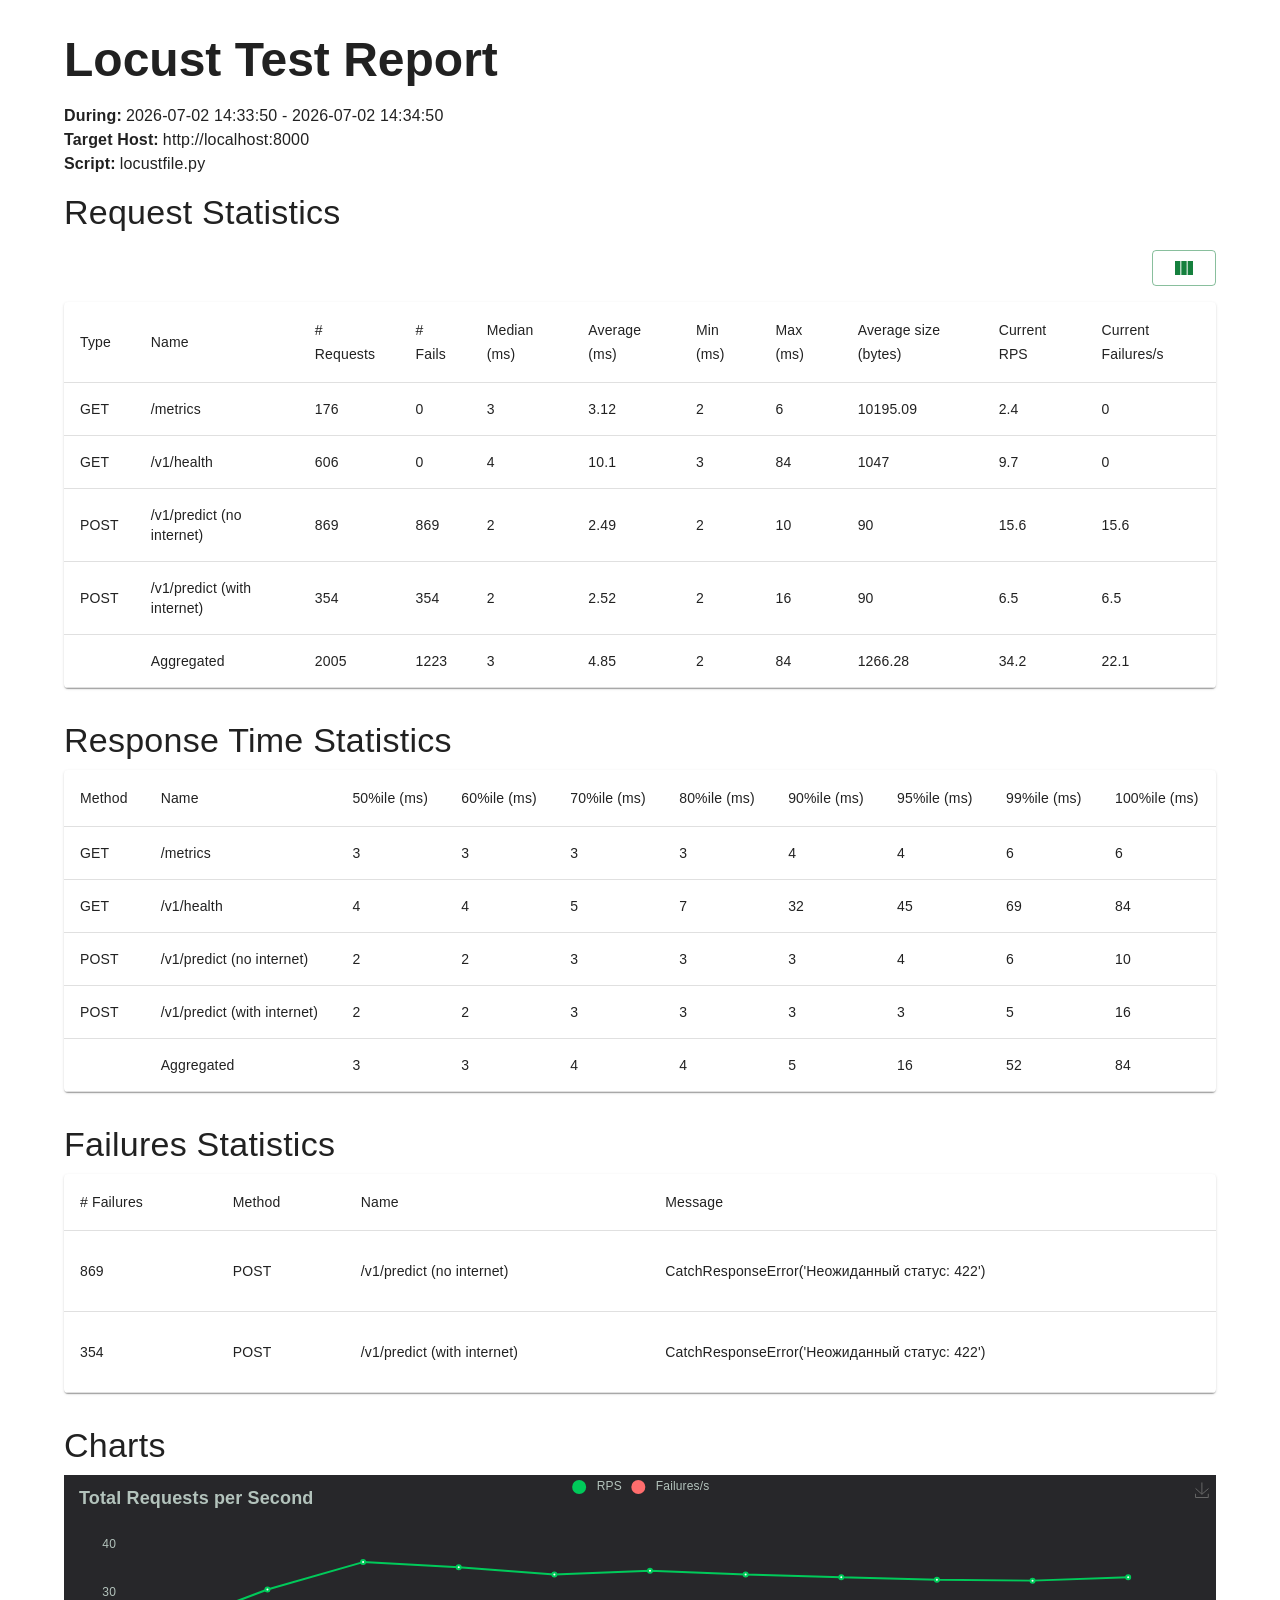
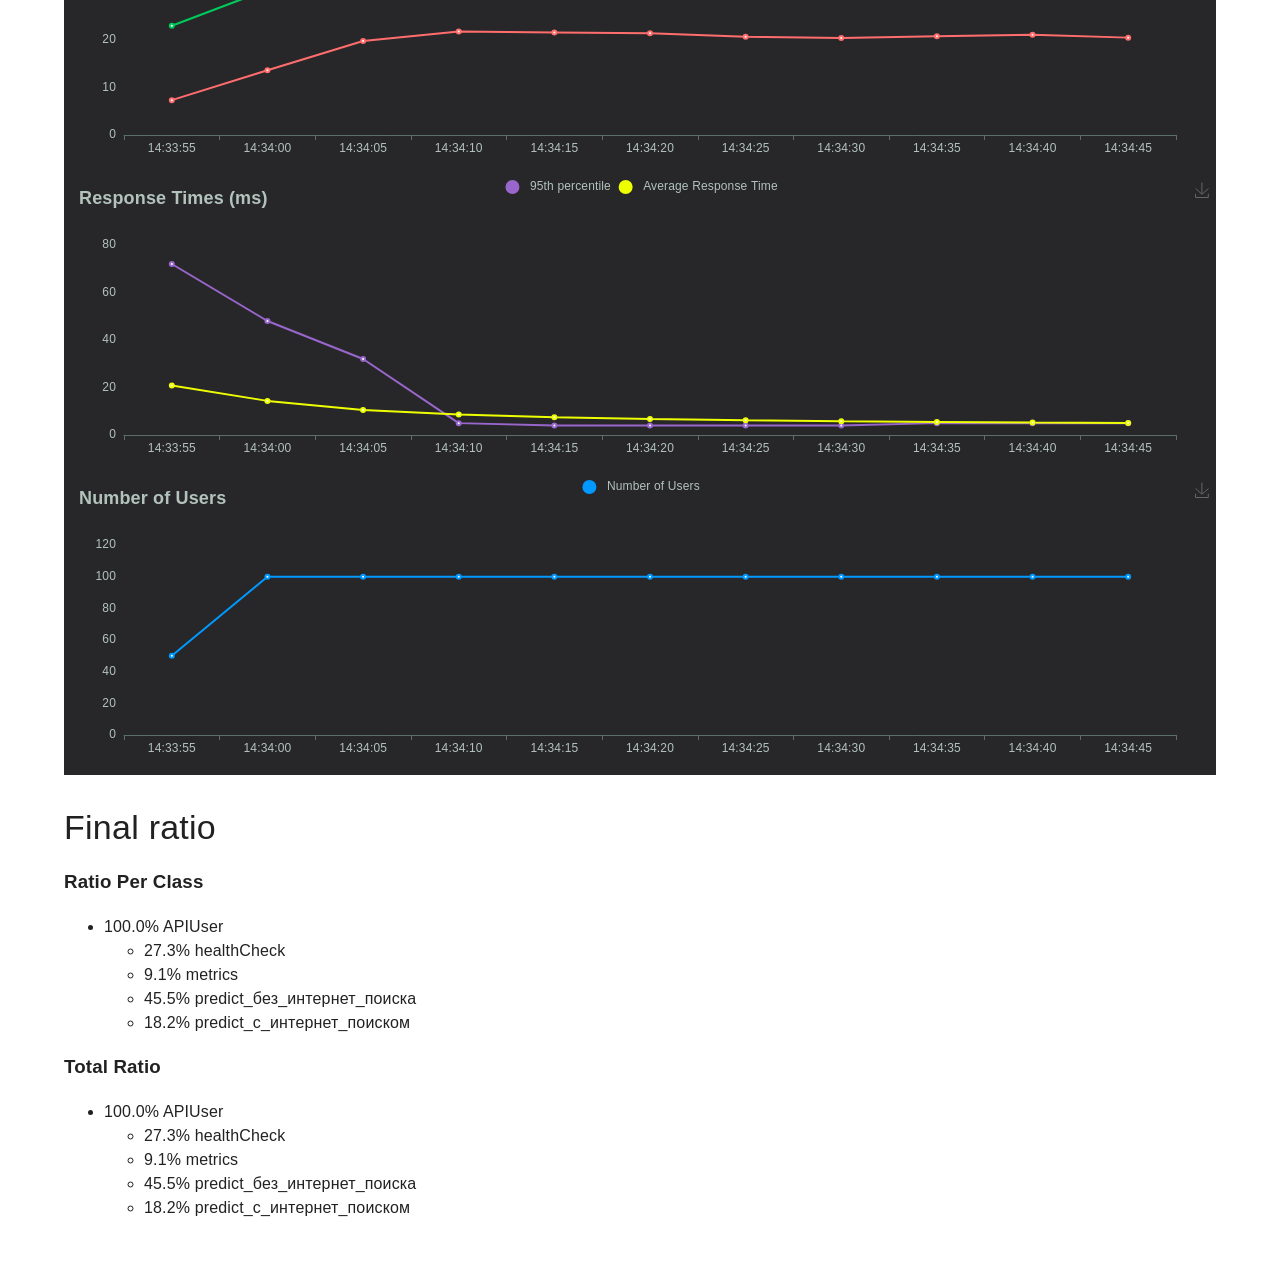
==== report.html @ 304a8db2 "fix" ====
<!DOCTYPE html>
<html lang="en">
  <head>
    <meta charset="utf-8" />
    <link rel="icon" href="./assets/favicon.ico" />
    <meta name="viewport" content="width=device-width, initial-scale=1" />
    <meta name="theme-color" content="#000000" />

    <title>Locust</title>
  </head>
  <body>
    <div id="root"></div>

    <script>
      window.templateArgs = {"end_time": "2026-07-02 14:34:50", "exceptions_statistics": [], "failures_statistics": [{"error": "CatchResponseError(\u0026#x27;\u041d\u0435\u043e\u0436\u0438\u0434\u0430\u043d\u043d\u044b\u0439 \u0441\u0442\u0430\u0442\u0443\u0441: 422\u0026#x27;)", "method": "POST", "name": "/v1/predict (no internet)", "occurrences": 869}, {"error": "CatchResponseError(\u0026#x27;\u041d\u0435\u043e\u0436\u0438\u0434\u0430\u043d\u043d\u044b\u0439 \u0441\u0442\u0430\u0442\u0443\u0441: 422\u0026#x27;)", "method": "POST", "name": "/v1/predict (with internet)", "occurrences": 354}], "history": [{"current_fail_per_sec": 7.333333333333333, "current_rps": 23.0, "response_time_percentile_0.95": 72, "response_time_percentile_1": 5, "response_time_percentile_2": 72, "time": "14:33:55", "total_avg_response_time": 20.822632164165938, "user_count": 50}, {"current_fail_per_sec": 13.625, "current_rps": 30.625, "response_time_percentile_0.95": 48, "response_time_percentile_1": 4, "response_time_percentile_2": 48, "time": "14:34:00", "total_avg_response_time": 14.364208999997482, "user_count": 100}, {"current_fail_per_sec": 19.8, "current_rps": 36.4, "response_time_percentile_0.95": 32, "response_time_percentile_1": 3, "response_time_percentile_2": 32, "time": "14:34:05", "total_avg_response_time": 10.571399458251673, "user_count": 100}, {"current_fail_per_sec": 21.8, "current_rps": 35.3, "response_time_percentile_0.95": 5, "response_time_percentile_1": 3, "response_time_percentile_2": 5, "time": "14:34:10", "total_avg_response_time": 8.627877201163745, "user_count": 100}, {"current_fail_per_sec": 21.6, "current_rps": 33.8, "response_time_percentile_0.95": 4, "response_time_percentile_1": 3, "response_time_percentile_2": 4, "time": "14:34:15", "total_avg_response_time": 7.477783024617875, "user_count": 100}, {"current_fail_per_sec": 21.4, "current_rps": 34.6, "response_time_percentile_0.95": 4, "response_time_percentile_1": 3, "response_time_percentile_2": 4, "time": "14:34:20", "total_avg_response_time": 6.744575138914854, "user_count": 100}, {"current_fail_per_sec": 20.7, "current_rps": 33.8, "response_time_percentile_0.95": 4, "response_time_percentile_1": 3, "response_time_percentile_2": 4, "time": "14:34:25", "total_avg_response_time": 6.184100026934388, "user_count": 100}, {"current_fail_per_sec": 20.4, "current_rps": 33.2, "response_time_percentile_0.95": 4, "response_time_percentile_1": 3, "response_time_percentile_2": 4, "time": "14:34:30", "total_avg_response_time": 5.775772836172523, "user_count": 100}, {"current_fail_per_sec": 20.8, "current_rps": 32.7, "response_time_percentile_0.95": 5, "response_time_percentile_1": 3, "response_time_percentile_2": 5, "time": "14:34:35", "total_avg_response_time": 5.475755449369394, "user_count": 100}, {"current_fail_per_sec": 21.1, "current_rps": 32.5, "response_time_percentile_0.95": 5, "response_time_percentile_1": 3, "response_time_percentile_2": 5, "time": "14:34:40", "total_avg_response_time": 5.23621948714787, "user_count": 100}, {"current_fail_per_sec": 20.5, "current_rps": 33.2, "response_time_percentile_0.95": 5, "response_time_percentile_1": 3, "response_time_percentile_2": 5, "time": "14:34:45", "total_avg_response_time": 5.03019020672769, "user_count": 100}], "host": "http://localhost:8000", "is_report": true, "locustfile": "locustfile.py", "percentiles_to_chart": [0.95], "requests_statistics": [{"avg_content_length": 10195.09090909091, "avg_response_time": 3.1222825340907177, "current_fail_per_sec": 0.0, "current_rps": 2.4, "max_response_time": 6.0, "median_response_time": 3, "method": "GET", "min_response_time": 2.0, "name": "/metrics", "ninetieth_response_time": 4, "ninety_ninth_response_time": 6, "num_failures": 0, "num_requests": 176, "response_time_percentile_0.95": 4, "response_time_percentile_0.99": 6, "safe_name": "/metrics"}, {"avg_content_length": 1047.0, "avg_response_time": 10.09612021451824, "current_fail_per_sec": 0.0, "current_rps": 9.7, "max_response_time": 84.0, "median_response_time": 4, "method": "GET", "min_response_time": 3.0, "name": "/v1/health", "ninetieth_response_time": 32, "ninety_ninth_response_time": 69, "num_failures": 0, "num_requests": 606, "response_time_percentile_0.95": 45, "response_time_percentile_0.99": 69, "safe_name": "/v1/health"}, {"avg_content_length": 90.0, "avg_response_time": 2.486288631764488, "current_fail_per_sec": 15.6, "current_rps": 15.6, "max_response_time": 10.0, "median_response_time": 2, "method": "POST", "min_response_time": 2.0, "name": "/v1/predict (no internet)", "ninetieth_response_time": 3, "ninety_ninth_response_time": 6, "num_failures": 869, "num_requests": 869, "response_time_percentile_0.95": 4, "response_time_percentile_0.99": 6, "safe_name": "/v1/predict (no internet)"}, {"avg_content_length": 90.0, "avg_response_time": 2.520707550844611, "current_fail_per_sec": 6.5, "current_rps": 6.5, "max_response_time": 16.0, "median_response_time": 2, "method": "POST", "min_response_time": 2.0, "name": "/v1/predict (with internet)", "ninetieth_response_time": 3, "ninety_ninth_response_time": 5, "num_failures": 354, "num_requests": 354, "response_time_percentile_0.95": 3, "response_time_percentile_0.99": 5, "safe_name": "/v1/predict (with internet)"}, {"avg_content_length": 1266.2783042394015, "avg_response_time": 4.848222379052545, "current_fail_per_sec": 22.1, "current_rps": 34.2, "max_response_time": 84.0, "median_response_time": 3, "method": "", "min_response_time": 2.0, "name": "Aggregated", "ninetieth_response_time": 5, "ninety_ninth_response_time": 52, "num_failures": 1223, "num_requests": 2005, "response_time_percentile_0.95": 16, "response_time_percentile_0.99": 52, "safe_name": "Aggregated"}], "response_time_statistics": [{"0.5": 3, "0.6": 3, "0.7": 3, "0.8": 3, "0.9": 4, "0.95": 4, "0.99": 6, "1.0": 6, "method": "GET", "name": "/metrics"}, {"0.5": 4, "0.6": 4, "0.7": 5, "0.8": 7, "0.9": 32, "0.95": 45, "0.99": 69, "1.0": 84, "method": "GET", "name": "/v1/health"}, {"0.5": 2, "0.6": 2, "0.7": 3, "0.8": 3, "0.9": 3, "0.95": 4, "0.99": 6, "1.0": 10, "method": "POST", "name": "/v1/predict (no internet)"}, {"0.5": 2, "0.6": 2, "0.7": 3, "0.8": 3, "0.9": 3, "0.95": 3, "0.99": 5, "1.0": 16, "method": "POST", "name": "/v1/predict (with internet)"}, {"0.5": 3, "0.6": 3, "0.7": 4, "0.8": 4, "0.9": 5, "0.95": 16, "0.99": 52, "1.0": 84, "method": "", "name": "Aggregated"}], "show_download_link": false, "start_time": "2026-07-02 14:33:50", "tasks": {"per_class": {"APIUser": {"ratio": 1.0, "tasks": {"health_check": {"ratio": 0.2727272727272727}, "metrics": {"ratio": 0.09090909090909091}, "predict_\u0431\u0435\u0437_\u0438\u043d\u0442\u0435\u0440\u043d\u0435\u0442_\u043f\u043e\u0438\u0441\u043a\u0430": {"ratio": 0.45454545454545453}, "predict_\u0441_\u0438\u043d\u0442\u0435\u0440\u043d\u0435\u0442_\u043f\u043e\u0438\u0441\u043a\u043e\u043c": {"ratio": 0.18181818181818182}}}}, "total": {"APIUser": {"ratio": 1.0, "tasks": {"health_check": {"ratio": 0.2727272727272727}, "metrics": {"ratio": 0.09090909090909091}, "predict_\u0431\u0435\u0437_\u0438\u043d\u0442\u0435\u0440\u043d\u0435\u0442_\u043f\u043e\u0438\u0441\u043a\u0430": {"ratio": 0.45454545454545453}, "predict_\u0441_\u0438\u043d\u0442\u0435\u0440\u043d\u0435\u0442_\u043f\u043e\u0438\u0441\u043a\u043e\u043c": {"ratio": 0.18181818181818182}}}}}}
      window.theme = ""
    </script>
    
    <script>
      // index-941b6e82.js

function aq(e,t){for(var r=0;r<t.length;r++){const n=t[r];if(typeof n!="string"&&!Array.isArray(n)){for(const i in n)if(i!=="default"&&!(i in e)){const a=Object.getOwnPropertyDescriptor(n,i);a&&Object.defineProperty(e,i,a.get?a:{enumerable:!0,get:()=>n[i]})}}}return Object.freeze(Object.defineProperty(e,Symbol.toStringTag,{value:"Module"}))}(function(){const t=document.createElement("link").relList;if(t&&t.supports&&t.supports("modulepreload"))return;for(const i of document.querySelectorAll('link[rel="modulepreload"]'))n(i);new MutationObserver(i=>{for(const a of i)if(a.type==="childList")for(const o of a.addedNodes)o.tagName==="LINK"&&o.rel==="modulepreload"&&n(o)}).observe(document,{childList:!0,subtree:!0});function r(i){const a={};return i.integrity&&(a.integrity=i.integrity),i.referrerPolicy&&(a.referrerPolicy=i.referrerPolicy),i.crossOrigin==="use-credentials"?a.credentials="include":i.crossOrigin==="anonymous"?a.credentials="omit":a.credentials="same-origin",a}function n(i){if(i.ep)return;i.ep=!0;const a=r(i);fetch(i.href,a)}})();function dv(e){return e&&e.__esModule&&Object.prototype.hasOwnProperty.call(e,"default")?e.default:e}function oq(e){if(e.__esModule)return e;var t=e.default;if(typeof t=="function"){var r=function n(){return this instanceof n?Reflect.construct(t,arguments,this.constructor):t.apply(this,arguments)};r.prototype=t.prototype}else r={};return Object.defineProperty(r,"__esModule",{value:!0}),Object.keys(e).forEach(function(n){var i=Object.getOwnPropertyDescriptor(e,n);Object.defineProperty(r,n,i.get?i:{enumerable:!0,get:function(){return e[n]}})}),r}var bF={exports:{}},a1={},_F={exports:{}},ut={};/**
 * @license React
 * react.production.min.js
 *
 * Copyright (c) Facebook, Inc. and its affiliates.
 *
 * This source code is licensed under the MIT license found in the
 * LICENSE file in the root directory of this source tree.
 */var hv=Symbol.for("react.element"),sq=Symbol.for("react.portal"),lq=Symbol.for("react.fragment"),uq=Symbol.for("react.strict_mode"),cq=Symbol.for("react.profiler"),fq=Symbol.for("react.provider"),dq=Symbol.for("react.context"),hq=Symbol.for("react.forward_ref"),pq=Symbol.for("react.suspense"),vq=Symbol.for("react.memo"),gq=Symbol.for("react.lazy"),SP=Symbol.iterator;function mq(e){return e===null||typeof e!="object"?null:(e=SP&&e[SP]||e["@@iterator"],typeof e=="function"?e:null)}var wF={isMounted:function(){return!1},enqueueForceUpdate:function(){},enqueueReplaceState:function(){},enqueueSetState:function(){}},CF=Object.assign,TF={};function zf(e,t,r){this.props=e,this.context=t,this.refs=TF,this.updater=r||wF}zf.prototype.isReactComponent={};zf.prototype.setState=function(e,t){if(typeof e!="object"&&typeof e!="function"&&e!=null)throw Error("setState(...): takes an object of state variables to update or a function which returns an object of state variables.");this.updater.enqueueSetState(this,e,t,"setState")};zf.prototype.forceUpdate=function(e){this.updater.enqueueForceUpdate(this,e,"forceUpdate")};function AF(){}AF.prototype=zf.prototype;function QA(e,t,r){this.props=e,this.context=t,this.refs=TF,this.updater=r||wF}var JA=QA.prototype=new AF;JA.constructor=QA;CF(JA,zf.prototype);JA.isPureReactComponent=!0;var bP=Array.isArray,MF=Object.prototype.hasOwnProperty,e2={current:null},kF={key:!0,ref:!0,__self:!0,__source:!0};function IF(e,t,r){var n,i={},a=null,o=null;if(t!=null)for(n in t.ref!==void 0&&(o=t.ref),t.key!==void 0&&(a=""+t.key),t)MF.call(t,n)&&!kF.hasOwnProperty(n)&&(i[n]=t[n]);var s=arguments.length-2;if(s===1)i.children=r;else if(1<s){for(var l=Array(s),u=0;u<s;u++)l[u]=arguments[u+2];i.children=l}if(e&&e.defaultProps)for(n in s=e.defaultProps,s)i[n]===void 0&&(i[n]=s[n]);return{$$typeof:hv,type:e,key:a,ref:o,props:i,_owner:e2.current}}function yq(e,t){return{$$typeof:hv,type:e.type,key:t,ref:e.ref,props:e.props,_owner:e._owner}}function t2(e){return typeof e=="object"&&e!==null&&e.$$typeof===hv}function xq(e){var t={"=":"=0",":":"=2"};return"$"+e.replace(/[=:]/g,function(r){return t[r]})}var _P=/\/+/g;function sS(e,t){return typeof e=="object"&&e!==null&&e.key!=null?xq(""+e.key):t.toString(36)}function Pm(e,t,r,n,i){var a=typeof e;(a==="undefined"||a==="boolean")&&(e=null);var o=!1;if(e===null)o=!0;else switch(a){case"string":case"number":o=!0;break;case"object":switch(e.$$typeof){case hv:case sq:o=!0}}if(o)return o=e,i=i(o),e=n===""?"."+sS(o,0):n,bP(i)?(r="",e!=null&&(r=e.replace(_P,"$&/")+"/"),Pm(i,t,r,"",function(u){return u})):i!=null&&(t2(i)&&(i=yq(i,r+(!i.key||o&&o.key===i.key?"":(""+i.key).replace(_P,"$&/")+"/")+e)),t.push(i)),1;if(o=0,n=n===""?".":n+":",bP(e))for(var s=0;s<e.length;s++){a=e[s];var l=n+sS(a,s);o+=Pm(a,t,r,l,i)}else if(l=mq(e),typeof l=="function")for(e=l.call(e),s=0;!(a=e.next()).done;)a=a.value,l=n+sS(a,s++),o+=Pm(a,t,r,l,i);else if(a==="object")throw t=String(e),Error("Objects are not valid as a React child (found: "+(t==="[object Object]"?"object with keys {"+Object.keys(e).join(", ")+"}":t)+"). If you meant to render a collection of children, use an array instead.");return o}function Zv(e,t,r){if(e==null)return e;var n=[],i=0;return Pm(e,n,"","",function(a){return t.call(r,a,i++)}),n}function Sq(e){if(e._status===-1){var t=e._result;t=t(),t.then(function(r){(e._status===0||e._status===-1)&&(e._status=1,e._result=r)},function(r){(e._status===0||e._status===-1)&&(e._status=2,e._result=r)}),e._status===-1&&(e._status=0,e._result=t)}if(e._status===1)return e._result.default;throw e._result}var dn={current:null},Dm={transition:null},bq={ReactCurrentDispatcher:dn,ReactCurrentBatchConfig:Dm,ReactCurrentOwner:e2};ut.Children={map:Zv,forEach:function(e,t,r){Zv(e,function(){t.apply(this,arguments)},r)},count:function(e){var t=0;return Zv(e,function(){t++}),t},toArray:function(e){return Zv(e,function(t){return t})||[]},only:function(e){if(!t2(e))throw Error("React.Children.only expected to receive a single React element child.");return e}};ut.Component=zf;ut.Fragment=lq;ut.Profiler=cq;ut.PureComponent=QA;ut.StrictMode=uq;ut.Suspense=pq;ut.__SECRET_INTERNALS_DO_NOT_USE_OR_YOU_WILL_BE_FIRED=bq;ut.cloneElement=function(e,t,r){if(e==null)throw Error("React.cloneElement(...): The argument must be a React element, but you passed "+e+".");var n=CF({},e.props),i=e.key,a=e.ref,o=e._owner;if(t!=null){if(t.ref!==void 0&&(a=t.ref,o=e2.current),t.key!==void 0&&(i=""+t.key),e.type&&e.type.defaultProps)var s=e.type.defaultProps;for(l in t)MF.call(t,l)&&!kF.hasOwnProperty(l)&&(n[l]=t[l]===void 0&&s!==void 0?s[l]:t[l])}var l=arguments.length-2;if(l===1)n.children=r;else if(1<l){s=Array(l);for(var u=0;u<l;u++)s[u]=arguments[u+2];n.children=s}return{$$typeof:hv,type:e.type,key:i,ref:a,props:n,_owner:o}};ut.createContext=function(e){return e={$$typeof:dq,_currentValue:e,_currentValue2:e,_threadCount:0,Provider:null,Consumer:null,_defaultValue:null,_globalName:null},e.Provider={$$typeof:fq,_context:e},e.Consumer=e};ut.createElement=IF;ut.createFactory=function(e){var t=IF.bind(null,e);return t.type=e,t};ut.createRef=function(){return{current:null}};ut.forwardRef=function(e){return{$$typeof:hq,render:e}};ut.isValidElement=t2;ut.lazy=function(e){return{$$typeof:gq,_payload:{_status:-1,_result:e},_init:Sq}};ut.memo=function(e,t){return{$$typeof:vq,type:e,compare:t===void 0?null:t}};ut.startTransition=function(e){var t=Dm.transition;Dm.transition={};try{e()}finally{Dm.transition=t}};ut.unstable_act=function(){throw Error("act(...) is not supported in production builds of React.")};ut.useCallback=function(e,t){return dn.current.useCallback(e,t)};ut.useContext=function(e){return dn.current.useContext(e)};ut.useDebugValue=function(){};ut.useDeferredValue=function(e){return dn.current.useDeferredValue(e)};ut.useEffect=function(e,t){return dn.current.useEffect(e,t)};ut.useId=function(){return dn.current.useId()};ut.useImperativeHandle=function(e,t,r){return dn.current.useImperativeHandle(e,t,r)};ut.useInsertionEffect=function(e,t){return dn.current.useInsertionEffect(e,t)};ut.useLayoutEffect=function(e,t){return dn.current.useLayoutEffect(e,t)};ut.useMemo=function(e,t){return dn.current.useMemo(e,t)};ut.useReducer=function(e,t,r){return dn.current.useReducer(e,t,r)};ut.useRef=function(e){return dn.current.useRef(e)};ut.useState=function(e){return dn.current.useState(e)};ut.useSyncExternalStore=function(e,t,r){return dn.current.useSyncExternalStore(e,t,r)};ut.useTransition=function(){return dn.current.useTransition()};ut.version="18.2.0";_F.exports=ut;var O=_F.exports;const ba=dv(O),$w=aq({__proto__:null,default:ba},[O]);/**
 * @license React
 * react-jsx-runtime.production.min.js
 *
 * Copyright (c) Facebook, Inc. and its affiliates.
 *
 * This source code is licensed under the MIT license found in the
 * LICENSE file in the root directory of this source tree.
 */var _q=O,wq=Symbol.for("react.element"),Cq=Symbol.for("react.fragment"),Tq=Object.prototype.hasOwnProperty,Aq=_q.__SECRET_INTERNALS_DO_NOT_USE_OR_YOU_WILL_BE_FIRED.ReactCurrentOwner,Mq={key:!0,ref:!0,__self:!0,__source:!0};function PF(e,t,r){var n,i={},a=null,o=null;r!==void 0&&(a=""+r),t.key!==void 0&&(a=""+t.key),t.ref!==void 0&&(o=t.ref);for(n in t)Tq.call(t,n)&&!Mq.hasOwnProperty(n)&&(i[n]=t[n]);if(e&&e.defaultProps)for(n in t=e.defaultProps,t)i[n]===void 0&&(i[n]=t[n]);return{$$typeof:wq,type:e,key:a,ref:o,props:i,_owner:Aq.current}}a1.Fragment=Cq;a1.jsx=PF;a1.jsxs=PF;bF.exports=a1;var D=bF.exports,Fw={},DF={exports:{}},Xn={},RF={exports:{}},LF={};/**
 * @license React
 * scheduler.production.min.js
 *
 * Copyright (c) Facebook, Inc. and its affiliates.
 *
 * This source code is licensed under the MIT license found in the
 * LICENSE file in the root directory of this source tree.
 */(function(e){function t(N,F){var E=N.length;N.push(F);e:for(;0<E;){var G=E-1>>>1,j=N[G];if(0<i(j,F))N[G]=F,N[E]=j,E=G;else break e}}function r(N){return N.length===0?null:N[0]}function n(N){if(N.length===0)return null;var F=N[0],E=N.pop();if(E!==F){N[0]=E;e:for(var G=0,j=N.length,B=j>>>1;G<B;){var U=2*(G+1)-1,X=N[U],W=U+1,ee=N[W];if(0>i(X,E))W<j&&0>i(ee,X)?(N[G]=ee,N[W]=E,G=W):(N[G]=X,N[U]=E,G=U);else if(W<j&&0>i(ee,E))N[G]=ee,N[W]=E,G=W;else break e}}return F}function i(N,F){var E=N.sortIndex-F.sortIndex;return E!==0?E:N.id-F.id}if(typeof performance=="object"&&typeof performance.now=="function"){var a=performance;e.unstable_now=function(){return a.now()}}else{var o=Date,s=o.now();e.unstable_now=function(){return o.now()-s}}var l=[],u=[],c=1,f=null,d=3,h=!1,p=!1,v=!1,g=typeof setTimeout=="function"?setTimeout:null,m=typeof clearTimeout=="function"?clearTimeout:null,y=typeof setImmediate<"u"?setImmediate:null;typeof navigator<"u"&&navigator.scheduling!==void 0&&navigator.scheduling.isInputPending!==void 0&&navigator.scheduling.isInputPending.bind(navigator.scheduling);function x(N){for(var F=r(u);F!==null;){if(F.callback===null)n(u);else if(F.startTime<=N)n(u),F.sortIndex=F.expirationTime,t(l,F);else break;F=r(u)}}function S(N){if(v=!1,x(N),!p)if(r(l)!==null)p=!0,z(_);else{var F=r(u);F!==null&&V(S,F.startTime-N)}}function _(N,F){p=!1,v&&(v=!1,m(C),C=-1),h=!0;var E=d;try{for(x(F),f=r(l);f!==null&&(!(f.expirationTime>F)||N&&!M());){var G=f.callback;if(typeof G=="function"){f.callback=null,d=f.priorityLevel;var j=G(f.expirationTime<=F);F=e.unstable_now(),typeof j=="function"?f.callback=j:f===r(l)&&n(l),x(F)}else n(l);f=r(l)}if(f!==null)var B=!0;else{var U=r(u);U!==null&&V(S,U.startTime-F),B=!1}return B}finally{f=null,d=E,h=!1}}var b=!1,w=null,C=-1,A=5,T=-1;function M(){return!(e.unstable_now()-T<A)}function k(){if(w!==null){var N=e.unstable_now();T=N;var F=!0;try{F=w(!0,N)}finally{F?I():(b=!1,w=null)}}else b=!1}var I;if(typeof y=="function")I=function(){y(k)};else if(typeof MessageChannel<"u"){var P=new MessageChannel,L=P.port2;P.port1.onmessage=k,I=function(){L.postMessage(null)}}else I=function(){g(k,0)};function z(N){w=N,b||(b=!0,I())}function V(N,F){C=g(function(){N(e.unstable_now())},F)}e.unstable_IdlePriority=5,e.unstable_ImmediatePriority=1,e.unstable_LowPriority=4,e.unstable_NormalPriority=3,e.unstable_Profiling=null,e.unstable_UserBlockingPriority=2,e.unstable_cancelCallback=function(N){N.callback=null},e.unstable_continueExecution=function(){p||h||(p=!0,z(_))},e.unstable_forceFrameRate=function(N){0>N||125<N?console.error("forceFrameRate takes a positive int between 0 and 125, forcing frame rates higher than 125 fps is not supported"):A=0<N?Math.floor(1e3/N):5},e.unstable_getCurrentPriorityLevel=function(){return d},e.unstable_getFirstCallbackNode=function(){return r(l)},e.unstable_next=function(N){switch(d){case 1:case 2:case 3:var F=3;break;default:F=d}var E=d;d=F;try{return N()}finally{d=E}},e.unstable_pauseExecution=function(){},e.unstable_requestPaint=function(){},e.unstable_runWithPriority=function(N,F){switch(N){case 1:case 2:case 3:case 4:case 5:break;default:N=3}var E=d;d=N;try{return F()}finally{d=E}},e.unstable_scheduleCallback=function(N,F,E){var G=e.unstable_now();switch(typeof E=="object"&&E!==null?(E=E.delay,E=typeof E=="number"&&0<E?G+E:G):E=G,N){case 1:var j=-1;break;case 2:j=250;break;case 5:j=1073741823;break;case 4:j=1e4;break;default:j=5e3}return j=E+j,N={id:c++,callback:F,priorityLevel:N,startTime:E,expirationTime:j,sortIndex:-1},E>G?(N.sortIndex=E,t(u,N),r(l)===null&&N===r(u)&&(v?(m(C),C=-1):v=!0,V(S,E-G))):(N.sortIndex=j,t(l,N),p||h||(p=!0,z(_))),N},e.unstable_shouldYield=M,e.unstable_wrapCallback=function(N){var F=d;return function(){var E=d;d=F;try{return N.apply(this,arguments)}finally{d=E}}}})(LF);RF.exports=LF;var kq=RF.exports;/**
 * @license React
 * react-dom.production.min.js
 *
 * Copyright (c) Facebook, Inc. and its affiliates.
 *
 * This source code is licensed under the MIT license found in the
 * LICENSE file in the root directory of this source tree.
 */var EF=O,Un=kq;function ae(e){for(var t="https://reactjs.org/docs/error-decoder.html?invariant="+e,r=1;r<arguments.length;r++)t+="&args[]="+encodeURIComponent(arguments[r]);return"Minified React error #"+e+"; visit "+t+" for the full message or use the non-minified dev environment for full errors and additional helpful warnings."}var OF=new Set,sp={};function Du(e,t){pf(e,t),pf(e+"Capture",t)}function pf(e,t){for(sp[e]=t,e=0;e<t.length;e++)OF.add(t[e])}var vo=!(typeof window>"u"||typeof window.document>"u"||typeof window.document.createElement>"u"),Vw=Object.prototype.hasOwnProperty,Iq=/^[:A-Z_a-z\u00C0-\u00D6\u00D8-\u00F6\u00F8-\u02FF\u0370-\u037D\u037F-\u1FFF\u200C-\u200D\u2070-\u218F\u2C00-\u2FEF\u3001-\uD7FF\uF900-\uFDCF\uFDF0-\uFFFD][:A-Z_a-z\u00C0-\u00D6\u00D8-\u00F6\u00F8-\u02FF\u0370-\u037D\u037F-\u1FFF\u200C-\u200D\u2070-\u218F\u2C00-\u2FEF\u3001-\uD7FF\uF900-\uFDCF\uFDF0-\uFFFD\-.0-9\u00B7\u0300-\u036F\u203F-\u2040]*$/,wP={},CP={};function Pq(e){return Vw.call(CP,e)?!0:Vw.call(wP,e)?!1:Iq.test(e)?CP[e]=!0:(wP[e]=!0,!1)}function Dq(e,t,r,n){if(r!==null&&r.type===0)return!1;switch(typeof t){case"function":case"symbol":return!0;case"boolean":return n?!1:r!==null?!r.acceptsBooleans:(e=e.toLowerCase().slice(0,5),e!=="data-"&&e!=="aria-");default:return!1}}function Rq(e,t,r,n){if(t===null||typeof t>"u"||Dq(e,t,r,n))return!0;if(n)return!1;if(r!==null)switch(r.type){case 3:return!t;case 4:return t===!1;case 5:return isNaN(t);case 6:return isNaN(t)||1>t}return!1}function hn(e,t,r,n,i,a,o){this.acceptsBooleans=t===2||t===3||t===4,this.attributeName=n,this.attributeNamespace=i,this.mustUseProperty=r,this.propertyName=e,this.type=t,this.sanitizeURL=a,this.removeEmptyString=o}var Nr={};"children dangerouslySetInnerHTML defaultValue defaultChecked innerHTML suppressContentEditableWarning suppressHydrationWarning style".split(" ").forEach(function(e){Nr[e]=new hn(e,0,!1,e,null,!1,!1)});[["acceptCharset","accept-charset"],["className","class"],["htmlFor","for"],["httpEquiv","http-equiv"]].forEach(function(e){var t=e[0];Nr[t]=new hn(t,1,!1,e[1],null,!1,!1)});["contentEditable","draggable","spellCheck","value"].forEach(function(e){Nr[e]=new hn(e,2,!1,e.toLowerCase(),null,!1,!1)});["autoReverse","externalResourcesRequired","focusable","preserveAlpha"].forEach(function(e){Nr[e]=new hn(e,2,!1,e,null,!1,!1)});"allowFullScreen async autoFocus autoPlay controls default defer disabled disablePictureInPicture disableRemotePlayback formNoValidate hidden loop noModule noValidate open playsInline readOnly required reversed scoped seamless itemScope".split(" ").forEach(function(e){Nr[e]=new hn(e,3,!1,e.toLowerCase(),null,!1,!1)});["checked","multiple","muted","selected"].forEach(function(e){Nr[e]=new hn(e,3,!0,e,null,!1,!1)});["capture","download"].forEach(function(e){Nr[e]=new hn(e,4,!1,e,null,!1,!1)});["cols","rows","size","span"].forEach(function(e){Nr[e]=new hn(e,6,!1,e,null,!1,!1)});["rowSpan","start"].forEach(function(e){Nr[e]=new hn(e,5,!1,e.toLowerCase(),null,!1,!1)});var r2=/[\-:]([a-z])/g;function n2(e){return e[1].toUpperCase()}"accent-height alignment-baseline arabic-form baseline-shift cap-height clip-path clip-rule color-interpolation color-interpolation-filters color-profile color-rendering dominant-baseline enable-background fill-opacity fill-rule flood-color flood-opacity font-family font-size font-size-adjust font-stretch font-style font-variant font-weight glyph-name glyph-orientation-horizontal glyph-orientation-vertical horiz-adv-x horiz-origin-x image-rendering letter-spacing lighting-color marker-end marker-mid marker-start overline-position overline-thickness paint-order panose-1 pointer-events rendering-intent shape-rendering stop-color stop-opacity strikethrough-position strikethrough-thickness stroke-dasharray stroke-dashoffset stroke-linecap stroke-linejoin stroke-miterlimit stroke-opacity stroke-width text-anchor text-decoration text-rendering underline-position underline-thickness unicode-bidi unicode-range units-per-em v-alphabetic v-hanging v-ideographic v-mathematical vector-effect vert-adv-y vert-origin-x vert-origin-y word-spacing writing-mode xmlns:xlink x-height".split(" ").forEach(function(e){var t=e.replace(r2,n2);Nr[t]=new hn(t,1,!1,e,null,!1,!1)});"xlink:actuate xlink:arcrole xlink:role xlink:show xlink:title xlink:type".split(" ").forEach(function(e){var t=e.replace(r2,n2);Nr[t]=new hn(t,1,!1,e,"http://www.w3.org/1999/xlink",!1,!1)});["xml:base","xml:lang","xml:space"].forEach(function(e){var t=e.replace(r2,n2);Nr[t]=new hn(t,1,!1,e,"http://www.w3.org/XML/1998/namespace",!1,!1)});["tabIndex","crossOrigin"].forEach(function(e){Nr[e]=new hn(e,1,!1,e.toLowerCase(),null,!1,!1)});Nr.xlinkHref=new hn("xlinkHref",1,!1,"xlink:href","http://www.w3.org/1999/xlink",!0,!1);["src","href","action","formAction"].forEach(function(e){Nr[e]=new hn(e,1,!1,e.toLowerCase(),null,!0,!0)});function i2(e,t,r,n){var i=Nr.hasOwnProperty(t)?Nr[t]:null;(i!==null?i.type!==0:n||!(2<t.length)||t[0]!=="o"&&t[0]!=="O"||t[1]!=="n"&&t[1]!=="N")&&(Rq(t,r,i,n)&&(r=null),n||i===null?Pq(t)&&(r===null?e.removeAttribute(t):e.setAttribute(t,""+r)):i.mustUseProperty?e[i.propertyName]=r===null?i.type===3?!1:"":r:(t=i.attributeName,n=i.attributeNamespace,r===null?e.removeAttribute(t):(i=i.type,r=i===3||i===4&&r===!0?"":""+r,n?e.setAttributeNS(n,t,r):e.setAttribute(t,r))))}var ko=EF.__SECRET_INTERNALS_DO_NOT_USE_OR_YOU_WILL_BE_FIRED,Kv=Symbol.for("react.element"),Rc=Symbol.for("react.portal"),Lc=Symbol.for("react.fragment"),a2=Symbol.for("react.strict_mode"),Gw=Symbol.for("react.profiler"),NF=Symbol.for("react.provider"),zF=Symbol.for("react.context"),o2=Symbol.for("react.forward_ref"),Hw=Symbol.for("react.suspense"),Ww=Symbol.for("react.suspense_list"),s2=Symbol.for("react.memo"),Zo=Symbol.for("react.lazy"),BF=Symbol.for("react.offscreen"),TP=Symbol.iterator;function fd(e){return e===null||typeof e!="object"?null:(e=TP&&e[TP]||e["@@iterator"],typeof e=="function"?e:null)}var Kt=Object.assign,lS;function nh(e){if(lS===void 0)try{throw Error()}catch(r){var t=r.stack.trim().match(/\n( *(at )?)/);lS=t&&t[1]||""}return`
`+lS+e}var uS=!1;function cS(e,t){if(!e||uS)return"";uS=!0;var r=Error.prepareStackTrace;Error.prepareStackTrace=void 0;try{if(t)if(t=function(){throw Error()},Object.defineProperty(t.prototype,"props",{set:function(){throw Error()}}),typeof Reflect=="object"&&Reflect.construct){try{Reflect.construct(t,[])}catch(u){var n=u}Reflect.construct(e,[],t)}else{try{t.call()}catch(u){n=u}e.call(t.prototype)}else{try{throw Error()}catch(u){n=u}e()}}catch(u){if(u&&n&&typeof u.stack=="string"){for(var i=u.stack.split(`
`),a=n.stack.split(`
`),o=i.length-1,s=a.length-1;1<=o&&0<=s&&i[o]!==a[s];)s--;for(;1<=o&&0<=s;o--,s--)if(i[o]!==a[s]){if(o!==1||s!==1)do if(o--,s--,0>s||i[o]!==a[s]){var l=`
`+i[o].replace(" at new "," at ");return e.displayName&&l.includes("<anonymous>")&&(l=l.replace("<anonymous>",e.displayName)),l}while(1<=o&&0<=s);break}}}finally{uS=!1,Error.prepareStackTrace=r}return(e=e?e.displayName||e.name:"")?nh(e):""}function Lq(e){switch(e.tag){case 5:return nh(e.type);case 16:return nh("Lazy");case 13:return nh("Suspense");case 19:return nh("SuspenseList");case 0:case 2:case 15:return e=cS(e.type,!1),e;case 11:return e=cS(e.type.render,!1),e;case 1:return e=cS(e.type,!0),e;default:return""}}function jw(e){if(e==null)return null;if(typeof e=="function")return e.displayName||e.name||null;if(typeof e=="string")return e;switch(e){case Lc:return"Fragment";case Rc:return"Portal";case Gw:return"Profiler";case a2:return"StrictMode";case Hw:return"Suspense";case Ww:return"SuspenseList"}if(typeof e=="object")switch(e.$$typeof){case zF:return(e.displayName||"Context")+".Consumer";case NF:return(e._context.displayName||"Context")+".Provider";case o2:var t=e.render;return e=e.displayName,e||(e=t.displayName||t.name||"",e=e!==""?"ForwardRef("+e+")":"ForwardRef"),e;case s2:return t=e.displayName||null,t!==null?t:jw(e.type)||"Memo";case Zo:t=e._payload,e=e._init;try{return jw(e(t))}catch{}}return null}function Eq(e){var t=e.type;switch(e.tag){case 24:return"Cache";case 9:return(t.displayName||"Context")+".Consumer";case 10:return(t._context.displayName||"Context")+".Provider";case 18:return"DehydratedFragment";case 11:return e=t.render,e=e.displayName||e.name||"",t.displayName||(e!==""?"ForwardRef("+e+")":"ForwardRef");case 7:return"Fragment";case 5:return t;case 4:return"Portal";case 3:return"Root";case 6:return"Text";case 16:return jw(t);case 8:return t===a2?"StrictMode":"Mode";case 22:return"Offscreen";case 12:return"Profiler";case 21:return"Scope";case 13:return"Suspense";case 19:return"SuspenseList";case 25:return"TracingMarker";case 1:case 0:case 17:case 2:case 14:case 15:if(typeof t=="function")return t.displayName||t.name||null;if(typeof t=="string")return t}return null}function ks(e){switch(typeof e){case"boolean":case"number":case"string":case"undefined":return e;case"object":return e;default:return""}}function $F(e){var t=e.type;return(e=e.nodeName)&&e.toLowerCase()==="input"&&(t==="checkbox"||t==="radio")}function Oq(e){var t=$F(e)?"checked":"value",r=Object.getOwnPropertyDescriptor(e.constructor.prototype,t),n=""+e[t];if(!e.hasOwnProperty(t)&&typeof r<"u"&&typeof r.get=="function"&&typeof r.set=="function"){var i=r.get,a=r.set;return Object.defineProperty(e,t,{configurable:!0,get:function(){return i.call(this)},set:function(o){n=""+o,a.call(this,o)}}),Object.defineProperty(e,t,{enumerable:r.enumerable}),{getValue:function(){return n},setValue:function(o){n=""+o},stopTracking:function(){e._valueTracker=null,delete e[t]}}}}function Qv(e){e._valueTracker||(e._valueTracker=Oq(e))}function FF(e){if(!e)return!1;var t=e._valueTracker;if(!t)return!0;var r=t.getValue(),n="";return e&&(n=$F(e)?e.checked?"true":"false":e.value),e=n,e!==r?(t.setValue(e),!0):!1}function gy(e){if(e=e||(typeof document<"u"?document:void 0),typeof e>"u")return null;try{return e.activeElement||e.body}catch{return e.body}}function Uw(e,t){var r=t.checked;return Kt({},t,{defaultChecked:void 0,defaultValue:void 0,value:void 0,checked:r??e._wrapperState.initialChecked})}function AP(e,t){var r=t.defaultValue==null?"":t.defaultValue,n=t.checked!=null?t.checked:t.defaultChecked;r=ks(t.value!=null?t.value:r),e._wrapperState={initialChecked:n,initialValue:r,controlled:t.type==="checkbox"||t.type==="radio"?t.checked!=null:t.value!=null}}function VF(e,t){t=t.checked,t!=null&&i2(e,"checked",t,!1)}function qw(e,t){VF(e,t);var r=ks(t.value),n=t.type;if(r!=null)n==="number"?(r===0&&e.value===""||e.value!=r)&&(e.value=""+r):e.value!==""+r&&(e.value=""+r);else if(n==="submit"||n==="reset"){e.removeAttribute("value");return}t.hasOwnProperty("value")?Yw(e,t.type,r):t.hasOwnProperty("defaultValue")&&Yw(e,t.type,ks(t.defaultValue)),t.checked==null&&t.defaultChecked!=null&&(e.defaultChecked=!!t.defaultChecked)}function MP(e,t,r){if(t.hasOwnProperty("value")||t.hasOwnProperty("defaultValue")){var n=t.type;if(!(n!=="submit"&&n!=="reset"||t.value!==void 0&&t.value!==null))return;t=""+e._wrapperState.initialValue,r||t===e.value||(e.value=t),e.defaultValue=t}r=e.name,r!==""&&(e.name=""),e.defaultChecked=!!e._wrapperState.initialChecked,r!==""&&(e.name=r)}function Yw(e,t,r){(t!=="number"||gy(e.ownerDocument)!==e)&&(r==null?e.defaultValue=""+e._wrapperState.initialValue:e.defaultValue!==""+r&&(e.defaultValue=""+r))}var ih=Array.isArray;function Zc(e,t,r,n){if(e=e.options,t){t={};for(var i=0;i<r.length;i++)t["$"+r[i]]=!0;for(r=0;r<e.length;r++)i=t.hasOwnProperty("$"+e[r].value),e[r].selected!==i&&(e[r].selected=i),i&&n&&(e[r].defaultSelected=!0)}else{for(r=""+ks(r),t=null,i=0;i<e.length;i++){if(e[i].value===r){e[i].selected=!0,n&&(e[i].defaultSelected=!0);return}t!==null||e[i].disabled||(t=e[i])}t!==null&&(t.selected=!0)}}function Xw(e,t){if(t.dangerouslySetInnerHTML!=null)throw Error(ae(91));return Kt({},t,{value:void 0,defaultValue:void 0,children:""+e._wrapperState.initialValue})}function kP(e,t){var r=t.value;if(r==null){if(r=t.children,t=t.defaultValue,r!=null){if(t!=null)throw Error(ae(92));if(ih(r)){if(1<r.length)throw Error(ae(93));r=r[0]}t=r}t==null&&(t=""),r=t}e._wrapperState={initialValue:ks(r)}}function GF(e,t){var r=ks(t.value),n=ks(t.defaultValue);r!=null&&(r=""+r,r!==e.value&&(e.value=r),t.defaultValue==null&&e.defaultValue!==r&&(e.defaultValue=r)),n!=null&&(e.defaultValue=""+n)}function IP(e){var t=e.textContent;t===e._wrapperState.initialValue&&t!==""&&t!==null&&(e.value=t)}function HF(e){switch(e){case"svg":return"http://www.w3.org/2000/svg";case"math":return"http://www.w3.org/1998/Math/MathML";default:return"http://www.w3.org/1999/xhtml"}}function Zw(e,t){return e==null||e==="http://www.w3.org/1999/xhtml"?HF(t):e==="http://www.w3.org/2000/svg"&&t==="foreignObject"?"http://www.w3.org/1999/xhtml":e}var Jv,WF=function(e){return typeof MSApp<"u"&&MSApp.execUnsafeLocalFunction?function(t,r,n,i){MSApp.execUnsafeLocalFunction(function(){return e(t,r,n,i)})}:e}(function(e,t){if(e.namespaceURI!=="http://www.w3.org/2000/svg"||"innerHTML"in e)e.innerHTML=t;else{for(Jv=Jv||document.createElement("div"),Jv.innerHTML="<svg>"+t.valueOf().toString()+"</svg>",t=Jv.firstChild;e.firstChild;)e.removeChild(e.firstChild);for(;t.firstChild;)e.appendChild(t.firstChild)}});function lp(e,t){if(t){var r=e.firstChild;if(r&&r===e.lastChild&&r.nodeType===3){r.nodeValue=t;return}}e.textContent=t}var Th={animationIterationCount:!0,aspectRatio:!0,borderImageOutset:!0,borderImageSlice:!0,borderImageWidth:!0,boxFlex:!0,boxFlexGroup:!0,boxOrdinalGroup:!0,columnCount:!0,columns:!0,flex:!0,flexGrow:!0,flexPositive:!0,flexShrink:!0,flexNegative:!0,flexOrder:!0,gridArea:!0,gridRow:!0,gridRowEnd:!0,gridRowSpan:!0,gridRowStart:!0,gridColumn:!0,gridColumnEnd:!0,gridColumnSpan:!0,gridColumnStart:!0,fontWeight:!0,lineClamp:!0,lineHeight:!0,opacity:!0,order:!0,orphans:!0,tabSize:!0,widows:!0,zIndex:!0,zoom:!0,fillOpacity:!0,floodOpacity:!0,stopOpacity:!0,strokeDasharray:!0,strokeDashoffset:!0,strokeMiterlimit:!0,strokeOpacity:!0,strokeWidth:!0},Nq=["Webkit","ms","Moz","O"];Object.keys(Th).forEach(function(e){Nq.forEach(function(t){t=t+e.charAt(0).toUpperCase()+e.substring(1),Th[t]=Th[e]})});function jF(e,t,r){return t==null||typeof t=="boolean"||t===""?"":r||typeof t!="number"||t===0||Th.hasOwnProperty(e)&&Th[e]?(""+t).trim():t+"px"}function UF(e,t){e=e.style;for(var r in t)if(t.hasOwnProperty(r)){var n=r.indexOf("--")===0,i=jF(r,t[r],n);r==="float"&&(r="cssFloat"),n?e.setProperty(r,i):e[r]=i}}var zq=Kt({menuitem:!0},{area:!0,base:!0,br:!0,col:!0,embed:!0,hr:!0,img:!0,input:!0,keygen:!0,link:!0,meta:!0,param:!0,source:!0,track:!0,wbr:!0});function Kw(e,t){if(t){if(zq[e]&&(t.children!=null||t.dangerouslySetInnerHTML!=null))throw Error(ae(137,e));if(t.dangerouslySetInnerHTML!=null){if(t.children!=null)throw Error(ae(60));if(typeof t.dangerouslySetInnerHTML!="object"||!("__html"in t.dangerouslySetInnerHTML))throw Error(ae(61))}if(t.style!=null&&typeof t.style!="object")throw Error(ae(62))}}function Qw(e,t){if(e.indexOf("-")===-1)return typeof t.is=="string";switch(e){case"annotation-xml":case"color-profile":case"font-face":case"font-face-src":case"font-face-uri":case"font-face-format":case"font-face-name":case"missing-glyph":return!1;default:return!0}}var Jw=null;function l2(e){return e=e.target||e.srcElement||window,e.correspondingUseElement&&(e=e.correspondingUseElement),e.nodeType===3?e.parentNode:e}var eC=null,Kc=null,Qc=null;function PP(e){if(e=gv(e)){if(typeof eC!="function")throw Error(ae(280));var t=e.stateNode;t&&(t=c1(t),eC(e.stateNode,e.type,t))}}function qF(e){Kc?Qc?Qc.push(e):Qc=[e]:Kc=e}function YF(){if(Kc){var e=Kc,t=Qc;if(Qc=Kc=null,PP(e),t)for(e=0;e<t.length;e++)PP(t[e])}}function XF(e,t){return e(t)}function ZF(){}var fS=!1;function KF(e,t,r){if(fS)return e(t,r);fS=!0;try{return XF(e,t,r)}finally{fS=!1,(Kc!==null||Qc!==null)&&(ZF(),YF())}}function up(e,t){var r=e.stateNode;if(r===null)return null;var n=c1(r);if(n===null)return null;r=n[t];e:switch(t){case"onClick":case"onClickCapture":case"onDoubleClick":case"onDoubleClickCapture":case"onMouseDown":case"onMouseDownCapture":case"onMouseMove":case"onMouseMoveCapture":case"onMouseUp":case"onMouseUpCapture":case"onMouseEnter":(n=!n.disabled)||(e=e.type,n=!(e==="button"||e==="input"||e==="select"||e==="textarea")),e=!n;break e;default:e=!1}if(e)return null;if(r&&typeof r!="function")throw Error(ae(231,t,typeof r));return r}var tC=!1;if(vo)try{var dd={};Object.defineProperty(dd,"passive",{get:function(){tC=!0}}),window.addEventListener("test",dd,dd),window.removeEventListener("test",dd,dd)}catch{tC=!1}function Bq(e,t,r,n,i,a,o,s,l){var u=Array.prototype.slice.call(arguments,3);try{t.apply(r,u)}catch(c){this.onError(c)}}var Ah=!1,my=null,yy=!1,rC=null,$q={onError:function(e){Ah=!0,my=e}};function Fq(e,t,r,n,i,a,o,s,l){Ah=!1,my=null,Bq.apply($q,arguments)}function Vq(e,t,r,n,i,a,o,s,l){if(Fq.apply(this,arguments),Ah){if(Ah){var u=my;Ah=!1,my=null}else throw Error(ae(198));yy||(yy=!0,rC=u)}}function Ru(e){var t=e,r=e;if(e.alternate)for(;t.return;)t=t.return;else{e=t;do t=e,t.flags&4098&&(r=t.return),e=t.return;while(e)}return t.tag===3?r:null}function QF(e){if(e.tag===13){var t=e.memoizedState;if(t===null&&(e=e.alternate,e!==null&&(t=e.memoizedState)),t!==null)return t.dehydrated}return null}function DP(e){if(Ru(e)!==e)throw Error(ae(188))}function Gq(e){var t=e.alternate;if(!t){if(t=Ru(e),t===null)throw Error(ae(188));return t!==e?null:e}for(var r=e,n=t;;){var i=r.return;if(i===null)break;var a=i.alternate;if(a===null){if(n=i.return,n!==null){r=n;continue}break}if(i.child===a.child){for(a=i.child;a;){if(a===r)return DP(i),e;if(a===n)return DP(i),t;a=a.sibling}throw Error(ae(188))}if(r.return!==n.return)r=i,n=a;else{for(var o=!1,s=i.child;s;){if(s===r){o=!0,r=i,n=a;break}if(s===n){o=!0,n=i,r=a;break}s=s.sibling}if(!o){for(s=a.child;s;){if(s===r){o=!0,r=a,n=i;break}if(s===n){o=!0,n=a,r=i;break}s=s.sibling}if(!o)throw Error(ae(189))}}if(r.alternate!==n)throw Error(ae(190))}if(r.tag!==3)throw Error(ae(188));return r.stateNode.current===r?e:t}function JF(e){return e=Gq(e),e!==null?e3(e):null}function e3(e){if(e.tag===5||e.tag===6)return e;for(e=e.child;e!==null;){var t=e3(e);if(t!==null)return t;e=e.sibling}return null}var t3=Un.unstable_scheduleCallback,RP=Un.unstable_cancelCallback,Hq=Un.unstable_shouldYield,Wq=Un.unstable_requestPaint,ar=Un.unstable_now,jq=Un.unstable_getCurrentPriorityLevel,u2=Un.unstable_ImmediatePriority,r3=Un.unstable_UserBlockingPriority,xy=Un.unstable_NormalPriority,Uq=Un.unstable_LowPriority,n3=Un.unstable_IdlePriority,o1=null,Ia=null;function qq(e){if(Ia&&typeof Ia.onCommitFiberRoot=="function")try{Ia.onCommitFiberRoot(o1,e,void 0,(e.current.flags&128)===128)}catch{}}var ji=Math.clz32?Math.clz32:Zq,Yq=Math.log,Xq=Math.LN2;function Zq(e){return e>>>=0,e===0?32:31-(Yq(e)/Xq|0)|0}var eg=64,tg=4194304;function ah(e){switch(e&-e){case 1:return 1;case 2:return 2;case 4:return 4;case 8:return 8;case 16:return 16;case 32:return 32;case 64:case 128:case 256:case 512:case 1024:case 2048:case 4096:case 8192:case 16384:case 32768:case 65536:case 131072:case 262144:case 524288:case 1048576:case 2097152:return e&4194240;case 4194304:case 8388608:case 16777216:case 33554432:case 67108864:return e&130023424;case 134217728:return 134217728;case 268435456:return 268435456;case 536870912:return 536870912;case 1073741824:return 1073741824;default:return e}}function Sy(e,t){var r=e.pendingLanes;if(r===0)return 0;var n=0,i=e.suspendedLanes,a=e.pingedLanes,o=r&268435455;if(o!==0){var s=o&~i;s!==0?n=ah(s):(a&=o,a!==0&&(n=ah(a)))}else o=r&~i,o!==0?n=ah(o):a!==0&&(n=ah(a));if(n===0)return 0;if(t!==0&&t!==n&&!(t&i)&&(i=n&-n,a=t&-t,i>=a||i===16&&(a&4194240)!==0))return t;if(n&4&&(n|=r&16),t=e.entangledLanes,t!==0)for(e=e.entanglements,t&=n;0<t;)r=31-ji(t),i=1<<r,n|=e[r],t&=~i;return n}function Kq(e,t){switch(e){case 1:case 2:case 4:return t+250;case 8:case 16:case 32:case 64:case 128:case 256:case 512:case 1024:case 2048:case 4096:case 8192:case 16384:case 32768:case 65536:case 131072:case 262144:case 524288:case 1048576:case 2097152:return t+5e3;case 4194304:case 8388608:case 16777216:case 33554432:case 67108864:return-1;case 134217728:case 268435456:case 536870912:case 1073741824:return-1;default:return-1}}function Qq(e,t){for(var r=e.suspendedLanes,n=e.pingedLanes,i=e.expirationTimes,a=e.pendingLanes;0<a;){var o=31-ji(a),s=1<<o,l=i[o];l===-1?(!(s&r)||s&n)&&(i[o]=Kq(s,t)):l<=t&&(e.expiredLanes|=s),a&=~s}}function nC(e){return e=e.pendingLanes&-1073741825,e!==0?e:e&1073741824?1073741824:0}function i3(){var e=eg;return eg<<=1,!(eg&4194240)&&(eg=64),e}function dS(e){for(var t=[],r=0;31>r;r++)t.push(e);return t}function pv(e,t,r){e.pendingLanes|=t,t!==536870912&&(e.suspendedLanes=0,e.pingedLanes=0),e=e.eventTimes,t=31-ji(t),e[t]=r}function Jq(e,t){var r=e.pendingLanes&~t;e.pendingLanes=t,e.suspendedLanes=0,e.pingedLanes=0,e.expiredLanes&=t,e.mutableReadLanes&=t,e.entangledLanes&=t,t=e.entanglements;var n=e.eventTimes;for(e=e.expirationTimes;0<r;){var i=31-ji(r),a=1<<i;t[i]=0,n[i]=-1,e[i]=-1,r&=~a}}function c2(e,t){var r=e.entangledLanes|=t;for(e=e.entanglements;r;){var n=31-ji(r),i=1<<n;i&t|e[n]&t&&(e[n]|=t),r&=~i}}var Ct=0;function a3(e){return e&=-e,1<e?4<e?e&268435455?16:536870912:4:1}var o3,f2,s3,l3,u3,iC=!1,rg=[],ps=null,vs=null,gs=null,cp=new Map,fp=new Map,es=[],eY="mousedown mouseup touchcancel touchend touchstart auxclick dblclick pointercancel pointerdown pointerup dragend dragstart drop compositionend compositionstart keydown keypress keyup input textInput copy cut paste click change contextmenu reset submit".split(" ");function LP(e,t){switch(e){case"focusin":case"focusout":ps=null;break;case"dragenter":case"dragleave":vs=null;break;case"mouseover":case"mouseout":gs=null;break;case"pointerover":case"pointerout":cp.delete(t.pointerId);break;case"gotpointercapture":case"lostpointercapture":fp.delete(t.pointerId)}}function hd(e,t,r,n,i,a){return e===null||e.nativeEvent!==a?(e={blockedOn:t,domEventName:r,eventSystemFlags:n,nativeEvent:a,targetContainers:[i]},t!==null&&(t=gv(t),t!==null&&f2(t)),e):(e.eventSystemFlags|=n,t=e.targetContainers,i!==null&&t.indexOf(i)===-1&&t.push(i),e)}function tY(e,t,r,n,i){switch(t){case"focusin":return ps=hd(ps,e,t,r,n,i),!0;case"dragenter":return vs=hd(vs,e,t,r,n,i),!0;case"mouseover":return gs=hd(gs,e,t,r,n,i),!0;case"pointerover":var a=i.pointerId;return cp.set(a,hd(cp.get(a)||null,e,t,r,n,i)),!0;case"gotpointercapture":return a=i.pointerId,fp.set(a,hd(fp.get(a)||null,e,t,r,n,i)),!0}return!1}function c3(e){var t=Hl(e.target);if(t!==null){var r=Ru(t);if(r!==null){if(t=r.tag,t===13){if(t=QF(r),t!==null){e.blockedOn=t,u3(e.priority,function(){s3(r)});return}}else if(t===3&&r.stateNode.current.memoizedState.isDehydrated){e.blockedOn=r.tag===3?r.stateNode.containerInfo:null;return}}}e.blockedOn=null}function Rm(e){if(e.blockedOn!==null)return!1;for(var t=e.targetContainers;0<t.length;){var r=aC(e.domEventName,e.eventSystemFlags,t[0],e.nativeEvent);if(r===null){r=e.nativeEvent;var n=new r.constructor(r.type,r);Jw=n,r.target.dispatchEvent(n),Jw=null}else return t=gv(r),t!==null&&f2(t),e.blockedOn=r,!1;t.shift()}return!0}function EP(e,t,r){Rm(e)&&r.delete(t)}function rY(){iC=!1,ps!==null&&Rm(ps)&&(ps=null),vs!==null&&Rm(vs)&&(vs=null),gs!==null&&Rm(gs)&&(gs=null),cp.forEach(EP),fp.forEach(EP)}function pd(e,t){e.blockedOn===t&&(e.blockedOn=null,iC||(iC=!0,Un.unstable_scheduleCallback(Un.unstable_NormalPriority,rY)))}function dp(e){function t(i){return pd(i,e)}if(0<rg.length){pd(rg[0],e);for(var r=1;r<rg.length;r++){var n=rg[r];n.blockedOn===e&&(n.blockedOn=null)}}for(ps!==null&&pd(ps,e),vs!==null&&pd(vs,e),gs!==null&&pd(gs,e),cp.forEach(t),fp.forEach(t),r=0;r<es.length;r++)n=es[r],n.blockedOn===e&&(n.blockedOn=null);for(;0<es.length&&(r=es[0],r.blockedOn===null);)c3(r),r.blockedOn===null&&es.shift()}var Jc=ko.ReactCurrentBatchConfig,by=!0;function nY(e,t,r,n){var i=Ct,a=Jc.transition;Jc.transition=null;try{Ct=1,d2(e,t,r,n)}finally{Ct=i,Jc.transition=a}}function iY(e,t,r,n){var i=Ct,a=Jc.transition;Jc.transition=null;try{Ct=4,d2(e,t,r,n)}finally{Ct=i,Jc.transition=a}}function d2(e,t,r,n){if(by){var i=aC(e,t,r,n);if(i===null)_S(e,t,n,_y,r),LP(e,n);else if(tY(i,e,t,r,n))n.stopPropagation();else if(LP(e,n),t&4&&-1<eY.indexOf(e)){for(;i!==null;){var a=gv(i);if(a!==null&&o3(a),a=aC(e,t,r,n),a===null&&_S(e,t,n,_y,r),a===i)break;i=a}i!==null&&n.stopPropagation()}else _S(e,t,n,null,r)}}var _y=null;function aC(e,t,r,n){if(_y=null,e=l2(n),e=Hl(e),e!==null)if(t=Ru(e),t===null)e=null;else if(r=t.tag,r===13){if(e=QF(t),e!==null)return e;e=null}else if(r===3){if(t.stateNode.current.memoizedState.isDehydrated)return t.tag===3?t.stateNode.containerInfo:null;e=null}else t!==e&&(e=null);return _y=e,null}function f3(e){switch(e){case"cancel":case"click":case"close":case"contextmenu":case"copy":case"cut":case"auxclick":case"dblclick":case"dragend":case"dragstart":case"drop":case"focusin":case"focusout":case"input":case"invalid":case"keydown":case"keypress":case"keyup":case"mousedown":case"mouseup":case"paste":case"pause":case"play":case"pointercancel":case"pointerdown":case"pointerup":case"ratechange":case"reset":case"resize":case"seeked":case"submit":case"touchcancel":case"touchend":case"touchstart":case"volumechange":case"change":case"selectionchange":case"textInput":case"compositionstart":case"compositionend":case"compositionupdate":case"beforeblur":case"afterblur":case"beforeinput":case"blur":case"fullscreenchange":case"focus":case"hashchange":case"popstate":case"select":case"selectstart":return 1;case"drag":case"dragenter":case"dragexit":case"dragleave":case"dragover":case"mousemove":case"mouseout":case"mouseover":case"pointermove":case"pointerout":case"pointerover":case"scroll":case"toggle":case"touchmove":case"wheel":case"mouseenter":case"mouseleave":case"pointerenter":case"pointerleave":return 4;case"message":switch(jq()){case u2:return 1;case r3:return 4;case xy:case Uq:return 16;case n3:return 536870912;default:return 16}default:return 16}}var ns=null,h2=null,Lm=null;function d3(){if(Lm)return Lm;var e,t=h2,r=t.length,n,i="value"in ns?ns.value:ns.textContent,a=i.length;for(e=0;e<r&&t[e]===i[e];e++);var o=r-e;for(n=1;n<=o&&t[r-n]===i[a-n];n++);return Lm=i.slice(e,1<n?1-n:void 0)}function Em(e){var t=e.keyCode;return"charCode"in e?(e=e.charCode,e===0&&t===13&&(e=13)):e=t,e===10&&(e=13),32<=e||e===13?e:0}function ng(){return!0}function OP(){return!1}function Zn(e){function t(r,n,i,a,o){this._reactName=r,this._targetInst=i,this.type=n,this.nativeEvent=a,this.target=o,this.currentTarget=null;for(var s in e)e.hasOwnProperty(s)&&(r=e[s],this[s]=r?r(a):a[s]);return this.isDefaultPrevented=(a.defaultPrevented!=null?a.defaultPrevented:a.returnValue===!1)?ng:OP,this.isPropagationStopped=OP,this}return Kt(t.prototype,{preventDefault:function(){this.defaultPrevented=!0;var r=this.nativeEvent;r&&(r.preventDefault?r.preventDefault():typeof r.returnValue!="unknown"&&(r.returnValue=!1),this.isDefaultPrevented=ng)},stopPropagation:function(){var r=this.nativeEvent;r&&(r.stopPropagation?r.stopPropagation():typeof r.cancelBubble!="unknown"&&(r.cancelBubble=!0),this.isPropagationStopped=ng)},persist:function(){},isPersistent:ng}),t}var Bf={eventPhase:0,bubbles:0,cancelable:0,timeStamp:function(e){return e.timeStamp||Date.now()},defaultPrevented:0,isTrusted:0},p2=Zn(Bf),vv=Kt({},Bf,{view:0,detail:0}),aY=Zn(vv),hS,pS,vd,s1=Kt({},vv,{screenX:0,screenY:0,clientX:0,clientY:0,pageX:0,pageY:0,ctrlKey:0,shiftKey:0,altKey:0,metaKey:0,getModifierState:v2,button:0,buttons:0,relatedTarget:function(e){return e.relatedTarget===void 0?e.fromElement===e.srcElement?e.toElement:e.fromElement:e.relatedTarget},movementX:function(e){return"movementX"in e?e.movementX:(e!==vd&&(vd&&e.type==="mousemove"?(hS=e.screenX-vd.screenX,pS=e.screenY-vd.screenY):pS=hS=0,vd=e),hS)},movementY:function(e){return"movementY"in e?e.movementY:pS}}),NP=Zn(s1),oY=Kt({},s1,{dataTransfer:0}),sY=Zn(oY),lY=Kt({},vv,{relatedTarget:0}),vS=Zn(lY),uY=Kt({},Bf,{animationName:0,elapsedTime:0,pseudoElement:0}),cY=Zn(uY),fY=Kt({},Bf,{clipboardData:function(e){return"clipboardData"in e?e.clipboardData:window.clipboardData}}),dY=Zn(fY),hY=Kt({},Bf,{data:0}),zP=Zn(hY),pY={Esc:"Escape",Spacebar:" ",Left:"ArrowLeft",Up:"ArrowUp",Right:"ArrowRight",Down:"ArrowDown",Del:"Delete",Win:"OS",Menu:"ContextMenu",Apps:"ContextMenu",Scroll:"ScrollLock",MozPrintableKey:"Unidentified"},vY={8:"Backspace",9:"Tab",12:"Clear",13:"Enter",16:"Shift",17:"Control",18:"Alt",19:"Pause",20:"CapsLock",27:"Escape",32:" ",33:"PageUp",34:"PageDown",35:"End",36:"Home",37:"ArrowLeft",38:"ArrowUp",39:"ArrowRight",40:"ArrowDown",45:"Insert",46:"Delete",112:"F1",113:"F2",114:"F3",115:"F4",116:"F5",117:"F6",118:"F7",119:"F8",120:"F9",121:"F10",122:"F11",123:"F12",144:"NumLock",145:"ScrollLock",224:"Meta"},gY={Alt:"altKey",Control:"ctrlKey",Meta:"metaKey",Shift:"shiftKey"};function mY(e){var t=this.nativeEvent;return t.getModifierState?t.getModifierState(e):(e=gY[e])?!!t[e]:!1}function v2(){return mY}var yY=Kt({},vv,{key:function(e){if(e.key){var t=pY[e.key]||e.key;if(t!=="Unidentified")return t}return e.type==="keypress"?(e=Em(e),e===13?"Enter":String.fromCharCode(e)):e.type==="keydown"||e.type==="keyup"?vY[e.keyCode]||"Unidentified":""},code:0,location:0,ctrlKey:0,shiftKey:0,altKey:0,metaKey:0,repeat:0,locale:0,getModifierState:v2,charCode:function(e){return e.type==="keypress"?Em(e):0},keyCode:function(e){return e.type==="keydown"||e.type==="keyup"?e.keyCode:0},which:function(e){return e.type==="keypress"?Em(e):e.type==="keydown"||e.type==="keyup"?e.keyCode:0}}),xY=Zn(yY),SY=Kt({},s1,{pointerId:0,width:0,height:0,pressure:0,tangentialPressure:0,tiltX:0,tiltY:0,twist:0,pointerType:0,isPrimary:0}),BP=Zn(SY),bY=Kt({},vv,{touches:0,targetTouches:0,changedTouches:0,altKey:0,metaKey:0,ctrlKey:0,shiftKey:0,getModifierState:v2}),_Y=Zn(bY),wY=Kt({},Bf,{propertyName:0,elapsedTime:0,pseudoElement:0}),CY=Zn(wY),TY=Kt({},s1,{deltaX:function(e){return"deltaX"in e?e.deltaX:"wheelDeltaX"in e?-e.wheelDeltaX:0},deltaY:function(e){return"deltaY"in e?e.deltaY:"wheelDeltaY"in e?-e.wheelDeltaY:"wheelDelta"in e?-e.wheelDelta:0},deltaZ:0,deltaMode:0}),AY=Zn(TY),MY=[9,13,27,32],g2=vo&&"CompositionEvent"in window,Mh=null;vo&&"documentMode"in document&&(Mh=document.documentMode);var kY=vo&&"TextEvent"in window&&!Mh,h3=vo&&(!g2||Mh&&8<Mh&&11>=Mh),$P=String.fromCharCode(32),FP=!1;function p3(e,t){switch(e){case"keyup":return MY.indexOf(t.keyCode)!==-1;case"keydown":return t.keyCode!==229;case"keypress":case"mousedown":case"focusout":return!0;default:return!1}}function v3(e){return e=e.detail,typeof e=="object"&&"data"in e?e.data:null}var Ec=!1;function IY(e,t){switch(e){case"compositionend":return v3(t);case"keypress":return t.which!==32?null:(FP=!0,$P);case"textInput":return e=t.data,e===$P&&FP?null:e;default:return null}}function PY(e,t){if(Ec)return e==="compositionend"||!g2&&p3(e,t)?(e=d3(),Lm=h2=ns=null,Ec=!1,e):null;switch(e){case"paste":return null;case"keypress":if(!(t.ctrlKey||t.altKey||t.metaKey)||t.ctrlKey&&t.altKey){if(t.char&&1<t.char.length)return t.char;if(t.which)return String.fromCharCode(t.which)}return null;case"compositionend":return h3&&t.locale!=="ko"?null:t.data;default:return null}}var DY={color:!0,date:!0,datetime:!0,"datetime-local":!0,email:!0,month:!0,number:!0,password:!0,range:!0,search:!0,tel:!0,text:!0,time:!0,url:!0,week:!0};function VP(e){var t=e&&e.nodeName&&e.nodeName.toLowerCase();return t==="input"?!!DY[e.type]:t==="textarea"}function g3(e,t,r,n){qF(n),t=wy(t,"onChange"),0<t.length&&(r=new p2("onChange","change",null,r,n),e.push({event:r,listeners:t}))}var kh=null,hp=null;function RY(e){M3(e,0)}function l1(e){var t=zc(e);if(FF(t))return e}function LY(e,t){if(e==="change")return t}var m3=!1;if(vo){var gS;if(vo){var mS="oninput"in document;if(!mS){var GP=document.createElement("div");GP.setAttribute("oninput","return;"),mS=typeof GP.oninput=="function"}gS=mS}else gS=!1;m3=gS&&(!document.documentMode||9<document.documentMode)}function HP(){kh&&(kh.detachEvent("onpropertychange",y3),hp=kh=null)}function y3(e){if(e.propertyName==="value"&&l1(hp)){var t=[];g3(t,hp,e,l2(e)),KF(RY,t)}}function EY(e,t,r){e==="focusin"?(HP(),kh=t,hp=r,kh.attachEvent("onpropertychange",y3)):e==="focusout"&&HP()}function OY(e){if(e==="selectionchange"||e==="keyup"||e==="keydown")return l1(hp)}function NY(e,t){if(e==="click")return l1(t)}function zY(e,t){if(e==="input"||e==="change")return l1(t)}function BY(e,t){return e===t&&(e!==0||1/e===1/t)||e!==e&&t!==t}var Xi=typeof Object.is=="function"?Object.is:BY;function pp(e,t){if(Xi(e,t))return!0;if(typeof e!="object"||e===null||typeof t!="object"||t===null)return!1;var r=Object.keys(e),n=Object.keys(t);if(r.length!==n.length)return!1;for(n=0;n<r.length;n++){var i=r[n];if(!Vw.call(t,i)||!Xi(e[i],t[i]))return!1}return!0}function WP(e){for(;e&&e.firstChild;)e=e.firstChild;return e}function jP(e,t){var r=WP(e);e=0;for(var n;r;){if(r.nodeType===3){if(n=e+r.textContent.length,e<=t&&n>=t)return{node:r,offset:t-e};e=n}e:{for(;r;){if(r.nextSibling){r=r.nextSibling;break e}r=r.parentNode}r=void 0}r=WP(r)}}function x3(e,t){return e&&t?e===t?!0:e&&e.nodeType===3?!1:t&&t.nodeType===3?x3(e,t.parentNode):"contains"in e?e.contains(t):e.compareDocumentPosition?!!(e.compareDocumentPosition(t)&16):!1:!1}function S3(){for(var e=window,t=gy();t instanceof e.HTMLIFrameElement;){try{var r=typeof t.contentWindow.location.href=="string"}catch{r=!1}if(r)e=t.contentWindow;else break;t=gy(e.document)}return t}function m2(e){var t=e&&e.nodeName&&e.nodeName.toLowerCase();return t&&(t==="input"&&(e.type==="text"||e.type==="search"||e.type==="tel"||e.type==="url"||e.type==="password")||t==="textarea"||e.contentEditable==="true")}function $Y(e){var t=S3(),r=e.focusedElem,n=e.selectionRange;if(t!==r&&r&&r.ownerDocument&&x3(r.ownerDocument.documentElement,r)){if(n!==null&&m2(r)){if(t=n.start,e=n.end,e===void 0&&(e=t),"selectionStart"in r)r.selectionStart=t,r.selectionEnd=Math.min(e,r.value.length);else if(e=(t=r.ownerDocument||document)&&t.defaultView||window,e.getSelection){e=e.getSelection();var i=r.textContent.length,a=Math.min(n.start,i);n=n.end===void 0?a:Math.min(n.end,i),!e.extend&&a>n&&(i=n,n=a,a=i),i=jP(r,a);var o=jP(r,n);i&&o&&(e.rangeCount!==1||e.anchorNode!==i.node||e.anchorOffset!==i.offset||e.focusNode!==o.node||e.focusOffset!==o.offset)&&(t=t.createRange(),t.setStart(i.node,i.offset),e.removeAllRanges(),a>n?(e.addRange(t),e.extend(o.node,o.offset)):(t.setEnd(o.node,o.offset),e.addRange(t)))}}for(t=[],e=r;e=e.parentNode;)e.nodeType===1&&t.push({element:e,left:e.scrollLeft,top:e.scrollTop});for(typeof r.focus=="function"&&r.focus(),r=0;r<t.length;r++)e=t[r],e.element.scrollLeft=e.left,e.element.scrollTop=e.top}}var FY=vo&&"documentMode"in document&&11>=document.documentMode,Oc=null,oC=null,Ih=null,sC=!1;function UP(e,t,r){var n=r.window===r?r.document:r.nodeType===9?r:r.ownerDocument;sC||Oc==null||Oc!==gy(n)||(n=Oc,"selectionStart"in n&&m2(n)?n={start:n.selectionStart,end:n.selectionEnd}:(n=(n.ownerDocument&&n.ownerDocument.defaultView||window).getSelection(),n={anchorNode:n.anchorNode,anchorOffset:n.anchorOffset,focusNode:n.focusNode,focusOffset:n.focusOffset}),Ih&&pp(Ih,n)||(Ih=n,n=wy(oC,"onSelect"),0<n.length&&(t=new p2("onSelect","select",null,t,r),e.push({event:t,listeners:n}),t.target=Oc)))}function ig(e,t){var r={};return r[e.toLowerCase()]=t.toLowerCase(),r["Webkit"+e]="webkit"+t,r["Moz"+e]="moz"+t,r}var Nc={animationend:ig("Animation","AnimationEnd"),animationiteration:ig("Animation","AnimationIteration"),animationstart:ig("Animation","AnimationStart"),transitionend:ig("Transition","TransitionEnd")},yS={},b3={};vo&&(b3=document.createElement("div").style,"AnimationEvent"in window||(delete Nc.animationend.animation,delete Nc.animationiteration.animation,delete Nc.animationstart.animation),"TransitionEvent"in window||delete Nc.transitionend.transition);function u1(e){if(yS[e])return yS[e];if(!Nc[e])return e;var t=Nc[e],r;for(r in t)if(t.hasOwnProperty(r)&&r in b3)return yS[e]=t[r];return e}var _3=u1("animationend"),w3=u1("animationiteration"),C3=u1("animationstart"),T3=u1("transitionend"),A3=new Map,qP="abort auxClick cancel canPlay canPlayThrough click close contextMenu copy cut drag dragEnd dragEnter dragExit dragLeave dragOver dragStart drop durationChange emptied encrypted ended error gotPointerCapture input invalid keyDown keyPress keyUp load loadedData loadedMetadata loadStart lostPointerCapture mouseDown mouseMove mouseOut mouseOver mouseUp paste pause play playing pointerCancel pointerDown pointerMove pointerOut pointerOver pointerUp progress rateChange reset resize seeked seeking stalled submit suspend timeUpdate touchCancel touchEnd touchStart volumeChange scroll toggle touchMove waiting wheel".split(" ");function Ws(e,t){A3.set(e,t),Du(t,[e])}for(var xS=0;xS<qP.length;xS++){var SS=qP[xS],VY=SS.toLowerCase(),GY=SS[0].toUpperCase()+SS.slice(1);Ws(VY,"on"+GY)}Ws(_3,"onAnimationEnd");Ws(w3,"onAnimationIteration");Ws(C3,"onAnimationStart");Ws("dblclick","onDoubleClick");Ws("focusin","onFocus");Ws("focusout","onBlur");Ws(T3,"onTransitionEnd");pf("onMouseEnter",["mouseout","mouseover"]);pf("onMouseLeave",["mouseout","mouseover"]);pf("onPointerEnter",["pointerout","pointerover"]);pf("onPointerLeave",["pointerout","pointerover"]);Du("onChange","change click focusin focusout input keydown keyup selectionchange".split(" "));Du("onSelect","focusout contextmenu dragend focusin keydown keyup mousedown mouseup selectionchange".split(" "));Du("onBeforeInput",["compositionend","keypress","textInput","paste"]);Du("onCompositionEnd","compositionend focusout keydown keypress keyup mousedown".split(" "));Du("onCompositionStart","compositionstart focusout keydown keypress keyup mousedown".split(" "));Du("onCompositionUpdate","compositionupdate focusout keydown keypress keyup mousedown".split(" "));var oh="abort canplay canplaythrough durationchange emptied encrypted ended error loadeddata loadedmetadata loadstart pause play playing progress ratechange resize seeked seeking stalled suspend timeupdate volumechange waiting".split(" "),HY=new Set("cancel close invalid load scroll toggle".split(" ").concat(oh));function YP(e,t,r){var n=e.type||"unknown-event";e.currentTarget=r,Vq(n,t,void 0,e),e.currentTarget=null}function M3(e,t){t=(t&4)!==0;for(var r=0;r<e.length;r++){var n=e[r],i=n.event;n=n.listeners;e:{var a=void 0;if(t)for(var o=n.length-1;0<=o;o--){var s=n[o],l=s.instance,u=s.currentTarget;if(s=s.listener,l!==a&&i.isPropagationStopped())break e;YP(i,s,u),a=l}else for(o=0;o<n.length;o++){if(s=n[o],l=s.instance,u=s.currentTarget,s=s.listener,l!==a&&i.isPropagationStopped())break e;YP(i,s,u),a=l}}}if(yy)throw e=rC,yy=!1,rC=null,e}function Bt(e,t){var r=t[dC];r===void 0&&(r=t[dC]=new Set);var n=e+"__bubble";r.has(n)||(k3(t,e,2,!1),r.add(n))}function bS(e,t,r){var n=0;t&&(n|=4),k3(r,e,n,t)}var ag="_reactListening"+Math.random().toString(36).slice(2);function vp(e){if(!e[ag]){e[ag]=!0,OF.forEach(function(r){r!=="selectionchange"&&(HY.has(r)||bS(r,!1,e),bS(r,!0,e))});var t=e.nodeType===9?e:e.ownerDocument;t===null||t[ag]||(t[ag]=!0,bS("selectionchange",!1,t))}}function k3(e,t,r,n){switch(f3(t)){case 1:var i=nY;break;case 4:i=iY;break;default:i=d2}r=i.bind(null,t,r,e),i=void 0,!tC||t!=="touchstart"&&t!=="touchmove"&&t!=="wheel"||(i=!0),n?i!==void 0?e.addEventListener(t,r,{capture:!0,passive:i}):e.addEventListener(t,r,!0):i!==void 0?e.addEventListener(t,r,{passive:i}):e.addEventListener(t,r,!1)}function _S(e,t,r,n,i){var a=n;if(!(t&1)&&!(t&2)&&n!==null)e:for(;;){if(n===null)return;var o=n.tag;if(o===3||o===4){var s=n.stateNode.containerInfo;if(s===i||s.nodeType===8&&s.parentNode===i)break;if(o===4)for(o=n.return;o!==null;){var l=o.tag;if((l===3||l===4)&&(l=o.stateNode.containerInfo,l===i||l.nodeType===8&&l.parentNode===i))return;o=o.return}for(;s!==null;){if(o=Hl(s),o===null)return;if(l=o.tag,l===5||l===6){n=a=o;continue e}s=s.parentNode}}n=n.return}KF(function(){var u=a,c=l2(r),f=[];e:{var d=A3.get(e);if(d!==void 0){var h=p2,p=e;switch(e){case"keypress":if(Em(r)===0)break e;case"keydown":case"keyup":h=xY;break;case"focusin":p="focus",h=vS;break;case"focusout":p="blur",h=vS;break;case"beforeblur":case"afterblur":h=vS;break;case"click":if(r.button===2)break e;case"auxclick":case"dblclick":case"mousedown":case"mousemove":case"mouseup":case"mouseout":case"mouseover":case"contextmenu":h=NP;break;case"drag":case"dragend":case"dragenter":case"dragexit":case"dragleave":case"dragover":case"dragstart":case"drop":h=sY;break;case"touchcancel":case"touchend":case"touchmove":case"touchstart":h=_Y;break;case _3:case w3:case C3:h=cY;break;case T3:h=CY;break;case"scroll":h=aY;break;case"wheel":h=AY;break;case"copy":case"cut":case"paste":h=dY;break;case"gotpointercapture":case"lostpointercapture":case"pointercancel":case"pointerdown":case"pointermove":case"pointerout":case"pointerover":case"pointerup":h=BP}var v=(t&4)!==0,g=!v&&e==="scroll",m=v?d!==null?d+"Capture":null:d;v=[];for(var y=u,x;y!==null;){x=y;var S=x.stateNode;if(x.tag===5&&S!==null&&(x=S,m!==null&&(S=up(y,m),S!=null&&v.push(gp(y,S,x)))),g)break;y=y.return}0<v.length&&(d=new h(d,p,null,r,c),f.push({event:d,listeners:v}))}}if(!(t&7)){e:{if(d=e==="mouseover"||e==="pointerover",h=e==="mouseout"||e==="pointerout",d&&r!==Jw&&(p=r.relatedTarget||r.fromElement)&&(Hl(p)||p[go]))break e;if((h||d)&&(d=c.window===c?c:(d=c.ownerDocument)?d.defaultView||d.parentWindow:window,h?(p=r.relatedTarget||r.toElement,h=u,p=p?Hl(p):null,p!==null&&(g=Ru(p),p!==g||p.tag!==5&&p.tag!==6)&&(p=null)):(h=null,p=u),h!==p)){if(v=NP,S="onMouseLeave",m="onMouseEnter",y="mouse",(e==="pointerout"||e==="pointerover")&&(v=BP,S="onPointerLeave",m="onPointerEnter",y="pointer"),g=h==null?d:zc(h),x=p==null?d:zc(p),d=new v(S,y+"leave",h,r,c),d.target=g,d.relatedTarget=x,S=null,Hl(c)===u&&(v=new v(m,y+"enter",p,r,c),v.target=x,v.relatedTarget=g,S=v),g=S,h&&p)t:{for(v=h,m=p,y=0,x=v;x;x=qu(x))y++;for(x=0,S=m;S;S=qu(S))x++;for(;0<y-x;)v=qu(v),y--;for(;0<x-y;)m=qu(m),x--;for(;y--;){if(v===m||m!==null&&v===m.alternate)break t;v=qu(v),m=qu(m)}v=null}else v=null;h!==null&&XP(f,d,h,v,!1),p!==null&&g!==null&&XP(f,g,p,v,!0)}}e:{if(d=u?zc(u):window,h=d.nodeName&&d.nodeName.toLowerCase(),h==="select"||h==="input"&&d.type==="file")var _=LY;else if(VP(d))if(m3)_=zY;else{_=OY;var b=EY}else(h=d.nodeName)&&h.toLowerCase()==="input"&&(d.type==="checkbox"||d.type==="radio")&&(_=NY);if(_&&(_=_(e,u))){g3(f,_,r,c);break e}b&&b(e,d,u),e==="focusout"&&(b=d._wrapperState)&&b.controlled&&d.type==="number"&&Yw(d,"number",d.value)}switch(b=u?zc(u):window,e){case"focusin":(VP(b)||b.contentEditable==="true")&&(Oc=b,oC=u,Ih=null);break;case"focusout":Ih=oC=Oc=null;break;case"mousedown":sC=!0;break;case"contextmenu":case"mouseup":case"dragend":sC=!1,UP(f,r,c);break;case"selectionchange":if(FY)break;case"keydown":case"keyup":UP(f,r,c)}var w;if(g2)e:{switch(e){case"compositionstart":var C="onCompositionStart";break e;case"compositionend":C="onCompositionEnd";break e;case"compositionupdate":C="onCompositionUpdate";break e}C=void 0}else Ec?p3(e,r)&&(C="onCompositionEnd"):e==="keydown"&&r.keyCode===229&&(C="onCompositionStart");C&&(h3&&r.locale!=="ko"&&(Ec||C!=="onCompositionStart"?C==="onCompositionEnd"&&Ec&&(w=d3()):(ns=c,h2="value"in ns?ns.value:ns.textContent,Ec=!0)),b=wy(u,C),0<b.length&&(C=new zP(C,e,null,r,c),f.push({event:C,listeners:b}),w?C.data=w:(w=v3(r),w!==null&&(C.data=w)))),(w=kY?IY(e,r):PY(e,r))&&(u=wy(u,"onBeforeInput"),0<u.length&&(c=new zP("onBeforeInput","beforeinput",null,r,c),f.push({event:c,listeners:u}),c.data=w))}M3(f,t)})}function gp(e,t,r){return{instance:e,listener:t,currentTarget:r}}function wy(e,t){for(var r=t+"Capture",n=[];e!==null;){var i=e,a=i.stateNode;i.tag===5&&a!==null&&(i=a,a=up(e,r),a!=null&&n.unshift(gp(e,a,i)),a=up(e,t),a!=null&&n.push(gp(e,a,i))),e=e.return}return n}function qu(e){if(e===null)return null;do e=e.return;while(e&&e.tag!==5);return e||null}function XP(e,t,r,n,i){for(var a=t._reactName,o=[];r!==null&&r!==n;){var s=r,l=s.alternate,u=s.stateNode;if(l!==null&&l===n)break;s.tag===5&&u!==null&&(s=u,i?(l=up(r,a),l!=null&&o.unshift(gp(r,l,s))):i||(l=up(r,a),l!=null&&o.push(gp(r,l,s)))),r=r.return}o.length!==0&&e.push({event:t,listeners:o})}var WY=/\r\n?/g,jY=/\u0000|\uFFFD/g;function ZP(e){return(typeof e=="string"?e:""+e).replace(WY,`
`).replace(jY,"")}function og(e,t,r){if(t=ZP(t),ZP(e)!==t&&r)throw Error(ae(425))}function Cy(){}var lC=null,uC=null;function cC(e,t){return e==="textarea"||e==="noscript"||typeof t.children=="string"||typeof t.children=="number"||typeof t.dangerouslySetInnerHTML=="object"&&t.dangerouslySetInnerHTML!==null&&t.dangerouslySetInnerHTML.__html!=null}var fC=typeof setTimeout=="function"?setTimeout:void 0,UY=typeof clearTimeout=="function"?clearTimeout:void 0,KP=typeof Promise=="function"?Promise:void 0,qY=typeof queueMicrotask=="function"?queueMicrotask:typeof KP<"u"?function(e){return KP.resolve(null).then(e).catch(YY)}:fC;function YY(e){setTimeout(function(){throw e})}function wS(e,t){var r=t,n=0;do{var i=r.nextSibling;if(e.removeChild(r),i&&i.nodeType===8)if(r=i.data,r==="/$"){if(n===0){e.removeChild(i),dp(t);return}n--}else r!=="$"&&r!=="$?"&&r!=="$!"||n++;r=i}while(r);dp(t)}function ms(e){for(;e!=null;e=e.nextSibling){var t=e.nodeType;if(t===1||t===3)break;if(t===8){if(t=e.data,t==="$"||t==="$!"||t==="$?")break;if(t==="/$")return null}}return e}function QP(e){e=e.previousSibling;for(var t=0;e;){if(e.nodeType===8){var r=e.data;if(r==="$"||r==="$!"||r==="$?"){if(t===0)return e;t--}else r==="/$"&&t++}e=e.previousSibling}return null}var $f=Math.random().toString(36).slice(2),ga="__reactFiber$"+$f,mp="__reactProps$"+$f,go="__reactContainer$"+$f,dC="__reactEvents$"+$f,XY="__reactListeners$"+$f,ZY="__reactHandles$"+$f;function Hl(e){var t=e[ga];if(t)return t;for(var r=e.parentNode;r;){if(t=r[go]||r[ga]){if(r=t.alternate,t.child!==null||r!==null&&r.child!==null)for(e=QP(e);e!==null;){if(r=e[ga])return r;e=QP(e)}return t}e=r,r=e.parentNode}return null}function gv(e){return e=e[ga]||e[go],!e||e.tag!==5&&e.tag!==6&&e.tag!==13&&e.tag!==3?null:e}function zc(e){if(e.tag===5||e.tag===6)return e.stateNode;throw Error(ae(33))}function c1(e){return e[mp]||null}var hC=[],Bc=-1;function js(e){return{current:e}}function Ft(e){0>Bc||(e.current=hC[Bc],hC[Bc]=null,Bc--)}function Ot(e,t){Bc++,hC[Bc]=e.current,e.current=t}var Is={},Xr=js(Is),Cn=js(!1),gu=Is;function vf(e,t){var r=e.type.contextTypes;if(!r)return Is;var n=e.stateNode;if(n&&n.__reactInternalMemoizedUnmaskedChildContext===t)return n.__reactInternalMemoizedMaskedChildContext;var i={},a;for(a in r)i[a]=t[a];return n&&(e=e.stateNode,e.__reactInternalMemoizedUnmaskedChildContext=t,e.__reactInternalMemoizedMaskedChildContext=i),i}function Tn(e){return e=e.childContextTypes,e!=null}function Ty(){Ft(Cn),Ft(Xr)}function JP(e,t,r){if(Xr.current!==Is)throw Error(ae(168));Ot(Xr,t),Ot(Cn,r)}function I3(e,t,r){var n=e.stateNode;if(t=t.childContextTypes,typeof n.getChildContext!="function")return r;n=n.getChildContext();for(var i in n)if(!(i in t))throw Error(ae(108,Eq(e)||"Unknown",i));return Kt({},r,n)}function Ay(e){return e=(e=e.stateNode)&&e.__reactInternalMemoizedMergedChildContext||Is,gu=Xr.current,Ot(Xr,e),Ot(Cn,Cn.current),!0}function eD(e,t,r){var n=e.stateNode;if(!n)throw Error(ae(169));r?(e=I3(e,t,gu),n.__reactInternalMemoizedMergedChildContext=e,Ft(Cn),Ft(Xr),Ot(Xr,e)):Ft(Cn),Ot(Cn,r)}var no=null,f1=!1,CS=!1;function P3(e){no===null?no=[e]:no.push(e)}function KY(e){f1=!0,P3(e)}function Us(){if(!CS&&no!==null){CS=!0;var e=0,t=Ct;try{var r=no;for(Ct=1;e<r.length;e++){var n=r[e];do n=n(!0);while(n!==null)}no=null,f1=!1}catch(i){throw no!==null&&(no=no.slice(e+1)),t3(u2,Us),i}finally{Ct=t,CS=!1}}return null}var $c=[],Fc=0,My=null,ky=0,li=[],ui=0,mu=null,io=1,ao="";function Cl(e,t){$c[Fc++]=ky,$c[Fc++]=My,My=e,ky=t}function D3(e,t,r){li[ui++]=io,li[ui++]=ao,li[ui++]=mu,mu=e;var n=io;e=ao;var i=32-ji(n)-1;n&=~(1<<i),r+=1;var a=32-ji(t)+i;if(30<a){var o=i-i%5;a=(n&(1<<o)-1).toString(32),n>>=o,i-=o,io=1<<32-ji(t)+i|r<<i|n,ao=a+e}else io=1<<a|r<<i|n,ao=e}function y2(e){e.return!==null&&(Cl(e,1),D3(e,1,0))}function x2(e){for(;e===My;)My=$c[--Fc],$c[Fc]=null,ky=$c[--Fc],$c[Fc]=null;for(;e===mu;)mu=li[--ui],li[ui]=null,ao=li[--ui],li[ui]=null,io=li[--ui],li[ui]=null}var Gn=null,Fn=null,Wt=!1,Vi=null;function R3(e,t){var r=gi(5,null,null,0);r.elementType="DELETED",r.stateNode=t,r.return=e,t=e.deletions,t===null?(e.deletions=[r],e.flags|=16):t.push(r)}function tD(e,t){switch(e.tag){case 5:var r=e.type;return t=t.nodeType!==1||r.toLowerCase()!==t.nodeName.toLowerCase()?null:t,t!==null?(e.stateNode=t,Gn=e,Fn=ms(t.firstChild),!0):!1;case 6:return t=e.pendingProps===""||t.nodeType!==3?null:t,t!==null?(e.stateNode=t,Gn=e,Fn=null,!0):!1;case 13:return t=t.nodeType!==8?null:t,t!==null?(r=mu!==null?{id:io,overflow:ao}:null,e.memoizedState={dehydrated:t,treeContext:r,retryLane:1073741824},r=gi(18,null,null,0),r.stateNode=t,r.return=e,e.child=r,Gn=e,Fn=null,!0):!1;default:return!1}}function pC(e){return(e.mode&1)!==0&&(e.flags&128)===0}function vC(e){if(Wt){var t=Fn;if(t){var r=t;if(!tD(e,t)){if(pC(e))throw Error(ae(418));t=ms(r.nextSibling);var n=Gn;t&&tD(e,t)?R3(n,r):(e.flags=e.flags&-4097|2,Wt=!1,Gn=e)}}else{if(pC(e))throw Error(ae(418));e.flags=e.flags&-4097|2,Wt=!1,Gn=e}}}function rD(e){for(e=e.return;e!==null&&e.tag!==5&&e.tag!==3&&e.tag!==13;)e=e.return;Gn=e}function sg(e){if(e!==Gn)return!1;if(!Wt)return rD(e),Wt=!0,!1;var t;if((t=e.tag!==3)&&!(t=e.tag!==5)&&(t=e.type,t=t!=="head"&&t!=="body"&&!cC(e.type,e.memoizedProps)),t&&(t=Fn)){if(pC(e))throw L3(),Error(ae(418));for(;t;)R3(e,t),t=ms(t.nextSibling)}if(rD(e),e.tag===13){if(e=e.memoizedState,e=e!==null?e.dehydrated:null,!e)throw Error(ae(317));e:{for(e=e.nextSibling,t=0;e;){if(e.nodeType===8){var r=e.data;if(r==="/$"){if(t===0){Fn=ms(e.nextSibling);break e}t--}else r!=="$"&&r!=="$!"&&r!=="$?"||t++}e=e.nextSibling}Fn=null}}else Fn=Gn?ms(e.stateNode.nextSibling):null;return!0}function L3(){for(var e=Fn;e;)e=ms(e.nextSibling)}function gf(){Fn=Gn=null,Wt=!1}function S2(e){Vi===null?Vi=[e]:Vi.push(e)}var QY=ko.ReactCurrentBatchConfig;function Bi(e,t){if(e&&e.defaultProps){t=Kt({},t),e=e.defaultProps;for(var r in e)t[r]===void 0&&(t[r]=e[r]);return t}return t}var Iy=js(null),Py=null,Vc=null,b2=null;function _2(){b2=Vc=Py=null}function w2(e){var t=Iy.current;Ft(Iy),e._currentValue=t}function gC(e,t,r){for(;e!==null;){var n=e.alternate;if((e.childLanes&t)!==t?(e.childLanes|=t,n!==null&&(n.childLanes|=t)):n!==null&&(n.childLanes&t)!==t&&(n.childLanes|=t),e===r)break;e=e.return}}function ef(e,t){Py=e,b2=Vc=null,e=e.dependencies,e!==null&&e.firstContext!==null&&(e.lanes&t&&(wn=!0),e.firstContext=null)}function _i(e){var t=e._currentValue;if(b2!==e)if(e={context:e,memoizedValue:t,next:null},Vc===null){if(Py===null)throw Error(ae(308));Vc=e,Py.dependencies={lanes:0,firstContext:e}}else Vc=Vc.next=e;return t}var Wl=null;function C2(e){Wl===null?Wl=[e]:Wl.push(e)}function E3(e,t,r,n){var i=t.interleaved;return i===null?(r.next=r,C2(t)):(r.next=i.next,i.next=r),t.interleaved=r,mo(e,n)}function mo(e,t){e.lanes|=t;var r=e.alternate;for(r!==null&&(r.lanes|=t),r=e,e=e.return;e!==null;)e.childLanes|=t,r=e.alternate,r!==null&&(r.childLanes|=t),r=e,e=e.return;return r.tag===3?r.stateNode:null}var Ko=!1;function T2(e){e.updateQueue={baseState:e.memoizedState,firstBaseUpdate:null,lastBaseUpdate:null,shared:{pending:null,interleaved:null,lanes:0},effects:null}}function O3(e,t){e=e.updateQueue,t.updateQueue===e&&(t.updateQueue={baseState:e.baseState,firstBaseUpdate:e.firstBaseUpdate,lastBaseUpdate:e.lastBaseUpdate,shared:e.shared,effects:e.effects})}function lo(e,t){return{eventTime:e,lane:t,tag:0,payload:null,callback:null,next:null}}function ys(e,t,r){var n=e.updateQueue;if(n===null)return null;if(n=n.shared,ht&2){var i=n.pending;return i===null?t.next=t:(t.next=i.next,i.next=t),n.pending=t,mo(e,r)}return i=n.interleaved,i===null?(t.next=t,C2(n)):(t.next=i.next,i.next=t),n.interleaved=t,mo(e,r)}function Om(e,t,r){if(t=t.updateQueue,t!==null&&(t=t.shared,(r&4194240)!==0)){var n=t.lanes;n&=e.pendingLanes,r|=n,t.lanes=r,c2(e,r)}}function nD(e,t){var r=e.updateQueue,n=e.alternate;if(n!==null&&(n=n.updateQueue,r===n)){var i=null,a=null;if(r=r.firstBaseUpdate,r!==null){do{var o={eventTime:r.eventTime,lane:r.lane,tag:r.tag,payload:r.payload,callback:r.callback,next:null};a===null?i=a=o:a=a.next=o,r=r.next}while(r!==null);a===null?i=a=t:a=a.next=t}else i=a=t;r={baseState:n.baseState,firstBaseUpdate:i,lastBaseUpdate:a,shared:n.shared,effects:n.effects},e.updateQueue=r;return}e=r.lastBaseUpdate,e===null?r.firstBaseUpdate=t:e.next=t,r.lastBaseUpdate=t}function Dy(e,t,r,n){var i=e.updateQueue;Ko=!1;var a=i.firstBaseUpdate,o=i.lastBaseUpdate,s=i.shared.pending;if(s!==null){i.shared.pending=null;var l=s,u=l.next;l.next=null,o===null?a=u:o.next=u,o=l;var c=e.alternate;c!==null&&(c=c.updateQueue,s=c.lastBaseUpdate,s!==o&&(s===null?c.firstBaseUpdate=u:s.next=u,c.lastBaseUpdate=l))}if(a!==null){var f=i.baseState;o=0,c=u=l=null,s=a;do{var d=s.lane,h=s.eventTime;if((n&d)===d){c!==null&&(c=c.next={eventTime:h,lane:0,tag:s.tag,payload:s.payload,callback:s.callback,next:null});e:{var p=e,v=s;switch(d=t,h=r,v.tag){case 1:if(p=v.payload,typeof p=="function"){f=p.call(h,f,d);break e}f=p;break e;case 3:p.flags=p.flags&-65537|128;case 0:if(p=v.payload,d=typeof p=="function"?p.call(h,f,d):p,d==null)break e;f=Kt({},f,d);break e;case 2:Ko=!0}}s.callback!==null&&s.lane!==0&&(e.flags|=64,d=i.effects,d===null?i.effects=[s]:d.push(s))}else h={eventTime:h,lane:d,tag:s.tag,payload:s.payload,callback:s.callback,next:null},c===null?(u=c=h,l=f):c=c.next=h,o|=d;if(s=s.next,s===null){if(s=i.shared.pending,s===null)break;d=s,s=d.next,d.next=null,i.lastBaseUpdate=d,i.shared.pending=null}}while(1);if(c===null&&(l=f),i.baseState=l,i.firstBaseUpdate=u,i.lastBaseUpdate=c,t=i.shared.interleaved,t!==null){i=t;do o|=i.lane,i=i.next;while(i!==t)}else a===null&&(i.shared.lanes=0);xu|=o,e.lanes=o,e.memoizedState=f}}function iD(e,t,r){if(e=t.effects,t.effects=null,e!==null)for(t=0;t<e.length;t++){var n=e[t],i=n.callback;if(i!==null){if(n.callback=null,n=r,typeof i!="function")throw Error(ae(191,i));i.call(n)}}}var N3=new EF.Component().refs;function mC(e,t,r,n){t=e.memoizedState,r=r(n,t),r=r==null?t:Kt({},t,r),e.memoizedState=r,e.lanes===0&&(e.updateQueue.baseState=r)}var d1={isMounted:function(e){return(e=e._reactInternals)?Ru(e)===e:!1},enqueueSetState:function(e,t,r){e=e._reactInternals;var n=sn(),i=Ss(e),a=lo(n,i);a.payload=t,r!=null&&(a.callback=r),t=ys(e,a,i),t!==null&&(Ui(t,e,i,n),Om(t,e,i))},enqueueReplaceState:function(e,t,r){e=e._reactInternals;var n=sn(),i=Ss(e),a=lo(n,i);a.tag=1,a.payload=t,r!=null&&(a.callback=r),t=ys(e,a,i),t!==null&&(Ui(t,e,i,n),Om(t,e,i))},enqueueForceUpdate:function(e,t){e=e._reactInternals;var r=sn(),n=Ss(e),i=lo(r,n);i.tag=2,t!=null&&(i.callback=t),t=ys(e,i,n),t!==null&&(Ui(t,e,n,r),Om(t,e,n))}};function aD(e,t,r,n,i,a,o){return e=e.stateNode,typeof e.shouldComponentUpdate=="function"?e.shouldComponentUpdate(n,a,o):t.prototype&&t.prototype.isPureReactComponent?!pp(r,n)||!pp(i,a):!0}function z3(e,t,r){var n=!1,i=Is,a=t.contextType;return typeof a=="object"&&a!==null?a=_i(a):(i=Tn(t)?gu:Xr.current,n=t.contextTypes,a=(n=n!=null)?vf(e,i):Is),t=new t(r,a),e.memoizedState=t.state!==null&&t.state!==void 0?t.state:null,t.updater=d1,e.stateNode=t,t._reactInternals=e,n&&(e=e.stateNode,e.__reactInternalMemoizedUnmaskedChildContext=i,e.__reactInternalMemoizedMaskedChildContext=a),t}function oD(e,t,r,n){e=t.state,typeof t.componentWillReceiveProps=="function"&&t.componentWillReceiveProps(r,n),typeof t.UNSAFE_componentWillReceiveProps=="function"&&t.UNSAFE_componentWillReceiveProps(r,n),t.state!==e&&d1.enqueueReplaceState(t,t.state,null)}function yC(e,t,r,n){var i=e.stateNode;i.props=r,i.state=e.memoizedState,i.refs=N3,T2(e);var a=t.contextType;typeof a=="object"&&a!==null?i.context=_i(a):(a=Tn(t)?gu:Xr.current,i.context=vf(e,a)),i.state=e.memoizedState,a=t.getDerivedStateFromProps,typeof a=="function"&&(mC(e,t,a,r),i.state=e.memoizedState),typeof t.getDerivedStateFromProps=="function"||typeof i.getSnapshotBeforeUpdate=="function"||typeof i.UNSAFE_componentWillMount!="function"&&typeof i.componentWillMount!="function"||(t=i.state,typeof i.componentWillMount=="function"&&i.componentWillMount(),typeof i.UNSAFE_componentWillMount=="function"&&i.UNSAFE_componentWillMount(),t!==i.state&&d1.enqueueReplaceState(i,i.state,null),Dy(e,r,i,n),i.state=e.memoizedState),typeof i.componentDidMount=="function"&&(e.flags|=4194308)}function gd(e,t,r){if(e=r.ref,e!==null&&typeof e!="function"&&typeof e!="object"){if(r._owner){if(r=r._owner,r){if(r.tag!==1)throw Error(ae(309));var n=r.stateNode}if(!n)throw Error(ae(147,e));var i=n,a=""+e;return t!==null&&t.ref!==null&&typeof t.ref=="function"&&t.ref._stringRef===a?t.ref:(t=function(o){var s=i.refs;s===N3&&(s=i.refs={}),o===null?delete s[a]:s[a]=o},t._stringRef=a,t)}if(typeof e!="string")throw Error(ae(284));if(!r._owner)throw Error(ae(290,e))}return e}function lg(e,t){throw e=Object.prototype.toString.call(t),Error(ae(31,e==="[object Object]"?"object with keys {"+Object.keys(t).join(", ")+"}":e))}function sD(e){var t=e._init;return t(e._payload)}function B3(e){function t(m,y){if(e){var x=m.deletions;x===null?(m.deletions=[y],m.flags|=16):x.push(y)}}function r(m,y){if(!e)return null;for(;y!==null;)t(m,y),y=y.sibling;return null}function n(m,y){for(m=new Map;y!==null;)y.key!==null?m.set(y.key,y):m.set(y.index,y),y=y.sibling;return m}function i(m,y){return m=bs(m,y),m.index=0,m.sibling=null,m}function a(m,y,x){return m.index=x,e?(x=m.alternate,x!==null?(x=x.index,x<y?(m.flags|=2,y):x):(m.flags|=2,y)):(m.flags|=1048576,y)}function o(m){return e&&m.alternate===null&&(m.flags|=2),m}function s(m,y,x,S){return y===null||y.tag!==6?(y=DS(x,m.mode,S),y.return=m,y):(y=i(y,x),y.return=m,y)}function l(m,y,x,S){var _=x.type;return _===Lc?c(m,y,x.props.children,S,x.key):y!==null&&(y.elementType===_||typeof _=="object"&&_!==null&&_.$$typeof===Zo&&sD(_)===y.type)?(S=i(y,x.props),S.ref=gd(m,y,x),S.return=m,S):(S=Vm(x.type,x.key,x.props,null,m.mode,S),S.ref=gd(m,y,x),S.return=m,S)}function u(m,y,x,S){return y===null||y.tag!==4||y.stateNode.containerInfo!==x.containerInfo||y.stateNode.implementation!==x.implementation?(y=RS(x,m.mode,S),y.return=m,y):(y=i(y,x.children||[]),y.return=m,y)}function c(m,y,x,S,_){return y===null||y.tag!==7?(y=iu(x,m.mode,S,_),y.return=m,y):(y=i(y,x),y.return=m,y)}function f(m,y,x){if(typeof y=="string"&&y!==""||typeof y=="number")return y=DS(""+y,m.mode,x),y.return=m,y;if(typeof y=="object"&&y!==null){switch(y.$$typeof){case Kv:return x=Vm(y.type,y.key,y.props,null,m.mode,x),x.ref=gd(m,null,y),x.return=m,x;case Rc:return y=RS(y,m.mode,x),y.return=m,y;case Zo:var S=y._init;return f(m,S(y._payload),x)}if(ih(y)||fd(y))return y=iu(y,m.mode,x,null),y.return=m,y;lg(m,y)}return null}function d(m,y,x,S){var _=y!==null?y.key:null;if(typeof x=="string"&&x!==""||typeof x=="number")return _!==null?null:s(m,y,""+x,S);if(typeof x=="object"&&x!==null){switch(x.$$typeof){case Kv:return x.key===_?l(m,y,x,S):null;case Rc:return x.key===_?u(m,y,x,S):null;case Zo:return _=x._init,d(m,y,_(x._payload),S)}if(ih(x)||fd(x))return _!==null?null:c(m,y,x,S,null);lg(m,x)}return null}function h(m,y,x,S,_){if(typeof S=="string"&&S!==""||typeof S=="number")return m=m.get(x)||null,s(y,m,""+S,_);if(typeof S=="object"&&S!==null){switch(S.$$typeof){case Kv:return m=m.get(S.key===null?x:S.key)||null,l(y,m,S,_);case Rc:return m=m.get(S.key===null?x:S.key)||null,u(y,m,S,_);case Zo:var b=S._init;return h(m,y,x,b(S._payload),_)}if(ih(S)||fd(S))return m=m.get(x)||null,c(y,m,S,_,null);lg(y,S)}return null}function p(m,y,x,S){for(var _=null,b=null,w=y,C=y=0,A=null;w!==null&&C<x.length;C++){w.index>C?(A=w,w=null):A=w.sibling;var T=d(m,w,x[C],S);if(T===null){w===null&&(w=A);break}e&&w&&T.alternate===null&&t(m,w),y=a(T,y,C),b===null?_=T:b.sibling=T,b=T,w=A}if(C===x.length)return r(m,w),Wt&&Cl(m,C),_;if(w===null){for(;C<x.length;C++)w=f(m,x[C],S),w!==null&&(y=a(w,y,C),b===null?_=w:b.sibling=w,b=w);return Wt&&Cl(m,C),_}for(w=n(m,w);C<x.length;C++)A=h(w,m,C,x[C],S),A!==null&&(e&&A.alternate!==null&&w.delete(A.key===null?C:A.key),y=a(A,y,C),b===null?_=A:b.sibling=A,b=A);return e&&w.forEach(function(M){return t(m,M)}),Wt&&Cl(m,C),_}function v(m,y,x,S){var _=fd(x);if(typeof _!="function")throw Error(ae(150));if(x=_.call(x),x==null)throw Error(ae(151));for(var b=_=null,w=y,C=y=0,A=null,T=x.next();w!==null&&!T.done;C++,T=x.next()){w.index>C?(A=w,w=null):A=w.sibling;var M=d(m,w,T.value,S);if(M===null){w===null&&(w=A);break}e&&w&&M.alternate===null&&t(m,w),y=a(M,y,C),b===null?_=M:b.sibling=M,b=M,w=A}if(T.done)return r(m,w),Wt&&Cl(m,C),_;if(w===null){for(;!T.done;C++,T=x.next())T=f(m,T.value,S),T!==null&&(y=a(T,y,C),b===null?_=T:b.sibling=T,b=T);return Wt&&Cl(m,C),_}for(w=n(m,w);!T.done;C++,T=x.next())T=h(w,m,C,T.value,S),T!==null&&(e&&T.alternate!==null&&w.delete(T.key===null?C:T.key),y=a(T,y,C),b===null?_=T:b.sibling=T,b=T);return e&&w.forEach(function(k){return t(m,k)}),Wt&&Cl(m,C),_}function g(m,y,x,S){if(typeof x=="object"&&x!==null&&x.type===Lc&&x.key===null&&(x=x.props.children),typeof x=="object"&&x!==null){switch(x.$$typeof){case Kv:e:{for(var _=x.key,b=y;b!==null;){if(b.key===_){if(_=x.type,_===Lc){if(b.tag===7){r(m,b.sibling),y=i(b,x.props.children),y.return=m,m=y;break e}}else if(b.elementType===_||typeof _=="object"&&_!==null&&_.$$typeof===Zo&&sD(_)===b.type){r(m,b.sibling),y=i(b,x.props),y.ref=gd(m,b,x),y.return=m,m=y;break e}r(m,b);break}else t(m,b);b=b.sibling}x.type===Lc?(y=iu(x.props.children,m.mode,S,x.key),y.return=m,m=y):(S=Vm(x.type,x.key,x.props,null,m.mode,S),S.ref=gd(m,y,x),S.return=m,m=S)}return o(m);case Rc:e:{for(b=x.key;y!==null;){if(y.key===b)if(y.tag===4&&y.stateNode.containerInfo===x.containerInfo&&y.stateNode.implementation===x.implementation){r(m,y.sibling),y=i(y,x.children||[]),y.return=m,m=y;break e}else{r(m,y);break}else t(m,y);y=y.sibling}y=RS(x,m.mode,S),y.return=m,m=y}return o(m);case Zo:return b=x._init,g(m,y,b(x._payload),S)}if(ih(x))return p(m,y,x,S);if(fd(x))return v(m,y,x,S);lg(m,x)}return typeof x=="string"&&x!==""||typeof x=="number"?(x=""+x,y!==null&&y.tag===6?(r(m,y.sibling),y=i(y,x),y.return=m,m=y):(r(m,y),y=DS(x,m.mode,S),y.return=m,m=y),o(m)):r(m,y)}return g}var mf=B3(!0),$3=B3(!1),mv={},Pa=js(mv),yp=js(mv),xp=js(mv);function jl(e){if(e===mv)throw Error(ae(174));return e}function A2(e,t){switch(Ot(xp,t),Ot(yp,e),Ot(Pa,mv),e=t.nodeType,e){case 9:case 11:t=(t=t.documentElement)?t.namespaceURI:Zw(null,"");break;default:e=e===8?t.parentNode:t,t=e.namespaceURI||null,e=e.tagName,t=Zw(t,e)}Ft(Pa),Ot(Pa,t)}function yf(){Ft(Pa),Ft(yp),Ft(xp)}function F3(e){jl(xp.current);var t=jl(Pa.current),r=Zw(t,e.type);t!==r&&(Ot(yp,e),Ot(Pa,r))}function M2(e){yp.current===e&&(Ft(Pa),Ft(yp))}var Yt=js(0);function Ry(e){for(var t=e;t!==null;){if(t.tag===13){var r=t.memoizedState;if(r!==null&&(r=r.dehydrated,r===null||r.data==="$?"||r.data==="$!"))return t}else if(t.tag===19&&t.memoizedProps.revealOrder!==void 0){if(t.flags&128)return t}else if(t.child!==null){t.child.return=t,t=t.child;continue}if(t===e)break;for(;t.sibling===null;){if(t.return===null||t.return===e)return null;t=t.return}t.sibling.return=t.return,t=t.sibling}return null}var TS=[];function k2(){for(var e=0;e<TS.length;e++)TS[e]._workInProgressVersionPrimary=null;TS.length=0}var Nm=ko.ReactCurrentDispatcher,AS=ko.ReactCurrentBatchConfig,yu=0,Zt=null,vr=null,_r=null,Ly=!1,Ph=!1,Sp=0,JY=0;function Vr(){throw Error(ae(321))}function I2(e,t){if(t===null)return!1;for(var r=0;r<t.length&&r<e.length;r++)if(!Xi(e[r],t[r]))return!1;return!0}function P2(e,t,r,n,i,a){if(yu=a,Zt=t,t.memoizedState=null,t.updateQueue=null,t.lanes=0,Nm.current=e===null||e.memoizedState===null?nX:iX,e=r(n,i),Ph){a=0;do{if(Ph=!1,Sp=0,25<=a)throw Error(ae(301));a+=1,_r=vr=null,t.updateQueue=null,Nm.current=aX,e=r(n,i)}while(Ph)}if(Nm.current=Ey,t=vr!==null&&vr.next!==null,yu=0,_r=vr=Zt=null,Ly=!1,t)throw Error(ae(300));return e}function D2(){var e=Sp!==0;return Sp=0,e}function fa(){var e={memoizedState:null,baseState:null,baseQueue:null,queue:null,next:null};return _r===null?Zt.memoizedState=_r=e:_r=_r.next=e,_r}function wi(){if(vr===null){var e=Zt.alternate;e=e!==null?e.memoizedState:null}else e=vr.next;var t=_r===null?Zt.memoizedState:_r.next;if(t!==null)_r=t,vr=e;else{if(e===null)throw Error(ae(310));vr=e,e={memoizedState:vr.memoizedState,baseState:vr.baseState,baseQueue:vr.baseQueue,queue:vr.queue,next:null},_r===null?Zt.memoizedState=_r=e:_r=_r.next=e}return _r}function bp(e,t){return typeof t=="function"?t(e):t}function MS(e){var t=wi(),r=t.queue;if(r===null)throw Error(ae(311));r.lastRenderedReducer=e;var n=vr,i=n.baseQueue,a=r.pending;if(a!==null){if(i!==null){var o=i.next;i.next=a.next,a.next=o}n.baseQueue=i=a,r.pending=null}if(i!==null){a=i.next,n=n.baseState;var s=o=null,l=null,u=a;do{var c=u.lane;if((yu&c)===c)l!==null&&(l=l.next={lane:0,action:u.action,hasEagerState:u.hasEagerState,eagerState:u.eagerState,next:null}),n=u.hasEagerState?u.eagerState:e(n,u.action);else{var f={lane:c,action:u.action,hasEagerState:u.hasEagerState,eagerState:u.eagerState,next:null};l===null?(s=l=f,o=n):l=l.next=f,Zt.lanes|=c,xu|=c}u=u.next}while(u!==null&&u!==a);l===null?o=n:l.next=s,Xi(n,t.memoizedState)||(wn=!0),t.memoizedState=n,t.baseState=o,t.baseQueue=l,r.lastRenderedState=n}if(e=r.interleaved,e!==null){i=e;do a=i.lane,Zt.lanes|=a,xu|=a,i=i.next;while(i!==e)}else i===null&&(r.lanes=0);return[t.memoizedState,r.dispatch]}function kS(e){var t=wi(),r=t.queue;if(r===null)throw Error(ae(311));r.lastRenderedReducer=e;var n=r.dispatch,i=r.pending,a=t.memoizedState;if(i!==null){r.pending=null;var o=i=i.next;do a=e(a,o.action),o=o.next;while(o!==i);Xi(a,t.memoizedState)||(wn=!0),t.memoizedState=a,t.baseQueue===null&&(t.baseState=a),r.lastRenderedState=a}return[a,n]}function V3(){}function G3(e,t){var r=Zt,n=wi(),i=t(),a=!Xi(n.memoizedState,i);if(a&&(n.memoizedState=i,wn=!0),n=n.queue,R2(j3.bind(null,r,n,e),[e]),n.getSnapshot!==t||a||_r!==null&&_r.memoizedState.tag&1){if(r.flags|=2048,_p(9,W3.bind(null,r,n,i,t),void 0,null),Ar===null)throw Error(ae(349));yu&30||H3(r,t,i)}return i}function H3(e,t,r){e.flags|=16384,e={getSnapshot:t,value:r},t=Zt.updateQueue,t===null?(t={lastEffect:null,stores:null},Zt.updateQueue=t,t.stores=[e]):(r=t.stores,r===null?t.stores=[e]:r.push(e))}function W3(e,t,r,n){t.value=r,t.getSnapshot=n,U3(t)&&q3(e)}function j3(e,t,r){return r(function(){U3(t)&&q3(e)})}function U3(e){var t=e.getSnapshot;e=e.value;try{var r=t();return!Xi(e,r)}catch{return!0}}function q3(e){var t=mo(e,1);t!==null&&Ui(t,e,1,-1)}function lD(e){var t=fa();return typeof e=="function"&&(e=e()),t.memoizedState=t.baseState=e,e={pending:null,interleaved:null,lanes:0,dispatch:null,lastRenderedReducer:bp,lastRenderedState:e},t.queue=e,e=e.dispatch=rX.bind(null,Zt,e),[t.memoizedState,e]}function _p(e,t,r,n){return e={tag:e,create:t,destroy:r,deps:n,next:null},t=Zt.updateQueue,t===null?(t={lastEffect:null,stores:null},Zt.updateQueue=t,t.lastEffect=e.next=e):(r=t.lastEffect,r===null?t.lastEffect=e.next=e:(n=r.next,r.next=e,e.next=n,t.lastEffect=e)),e}function Y3(){return wi().memoizedState}function zm(e,t,r,n){var i=fa();Zt.flags|=e,i.memoizedState=_p(1|t,r,void 0,n===void 0?null:n)}function h1(e,t,r,n){var i=wi();n=n===void 0?null:n;var a=void 0;if(vr!==null){var o=vr.memoizedState;if(a=o.destroy,n!==null&&I2(n,o.deps)){i.memoizedState=_p(t,r,a,n);return}}Zt.flags|=e,i.memoizedState=_p(1|t,r,a,n)}function uD(e,t){return zm(8390656,8,e,t)}function R2(e,t){return h1(2048,8,e,t)}function X3(e,t){return h1(4,2,e,t)}function Z3(e,t){return h1(4,4,e,t)}function K3(e,t){if(typeof t=="function")return e=e(),t(e),function(){t(null)};if(t!=null)return e=e(),t.current=e,function(){t.current=null}}function Q3(e,t,r){return r=r!=null?r.concat([e]):null,h1(4,4,K3.bind(null,t,e),r)}function L2(){}function J3(e,t){var r=wi();t=t===void 0?null:t;var n=r.memoizedState;return n!==null&&t!==null&&I2(t,n[1])?n[0]:(r.memoizedState=[e,t],e)}function e4(e,t){var r=wi();t=t===void 0?null:t;var n=r.memoizedState;return n!==null&&t!==null&&I2(t,n[1])?n[0]:(e=e(),r.memoizedState=[e,t],e)}function t4(e,t,r){return yu&21?(Xi(r,t)||(r=i3(),Zt.lanes|=r,xu|=r,e.baseState=!0),t):(e.baseState&&(e.baseState=!1,wn=!0),e.memoizedState=r)}function eX(e,t){var r=Ct;Ct=r!==0&&4>r?r:4,e(!0);var n=AS.transition;AS.transition={};try{e(!1),t()}finally{Ct=r,AS.transition=n}}function r4(){return wi().memoizedState}function tX(e,t,r){var n=Ss(e);if(r={lane:n,action:r,hasEagerState:!1,eagerState:null,next:null},n4(e))i4(t,r);else if(r=E3(e,t,r,n),r!==null){var i=sn();Ui(r,e,n,i),a4(r,t,n)}}function rX(e,t,r){var n=Ss(e),i={lane:n,action:r,hasEagerState:!1,eagerState:null,next:null};if(n4(e))i4(t,i);else{var a=e.alternate;if(e.lanes===0&&(a===null||a.lanes===0)&&(a=t.lastRenderedReducer,a!==null))try{var o=t.lastRenderedState,s=a(o,r);if(i.hasEagerState=!0,i.eagerState=s,Xi(s,o)){var l=t.interleaved;l===null?(i.next=i,C2(t)):(i.next=l.next,l.next=i),t.interleaved=i;return}}catch{}finally{}r=E3(e,t,i,n),r!==null&&(i=sn(),Ui(r,e,n,i),a4(r,t,n))}}function n4(e){var t=e.alternate;return e===Zt||t!==null&&t===Zt}function i4(e,t){Ph=Ly=!0;var r=e.pending;r===null?t.next=t:(t.next=r.next,r.next=t),e.pending=t}function a4(e,t,r){if(r&4194240){var n=t.lanes;n&=e.pendingLanes,r|=n,t.lanes=r,c2(e,r)}}var Ey={readContext:_i,useCallback:Vr,useContext:Vr,useEffect:Vr,useImperativeHandle:Vr,useInsertionEffect:Vr,useLayoutEffect:Vr,useMemo:Vr,useReducer:Vr,useRef:Vr,useState:Vr,useDebugValue:Vr,useDeferredValue:Vr,useTransition:Vr,useMutableSource:Vr,useSyncExternalStore:Vr,useId:Vr,unstable_isNewReconciler:!1},nX={readContext:_i,useCallback:function(e,t){return fa().memoizedState=[e,t===void 0?null:t],e},useContext:_i,useEffect:uD,useImperativeHandle:function(e,t,r){return r=r!=null?r.concat([e]):null,zm(4194308,4,K3.bind(null,t,e),r)},useLayoutEffect:function(e,t){return zm(4194308,4,e,t)},useInsertionEffect:function(e,t){return zm(4,2,e,t)},useMemo:function(e,t){var r=fa();return t=t===void 0?null:t,e=e(),r.memoizedState=[e,t],e},useReducer:function(e,t,r){var n=fa();return t=r!==void 0?r(t):t,n.memoizedState=n.baseState=t,e={pending:null,interleaved:null,lanes:0,dispatch:null,lastRenderedReducer:e,lastRenderedState:t},n.queue=e,e=e.dispatch=tX.bind(null,Zt,e),[n.memoizedState,e]},useRef:function(e){var t=fa();return e={current:e},t.memoizedState=e},useState:lD,useDebugValue:L2,useDeferredValue:function(e){return fa().memoizedState=e},useTransition:function(){var e=lD(!1),t=e[0];return e=eX.bind(null,e[1]),fa().memoizedState=e,[t,e]},useMutableSource:function(){},useSyncExternalStore:function(e,t,r){var n=Zt,i=fa();if(Wt){if(r===void 0)throw Error(ae(407));r=r()}else{if(r=t(),Ar===null)throw Error(ae(349));yu&30||H3(n,t,r)}i.memoizedState=r;var a={value:r,getSnapshot:t};return i.queue=a,uD(j3.bind(null,n,a,e),[e]),n.flags|=2048,_p(9,W3.bind(null,n,a,r,t),void 0,null),r},useId:function(){var e=fa(),t=Ar.identifierPrefix;if(Wt){var r=ao,n=io;r=(n&~(1<<32-ji(n)-1)).toString(32)+r,t=":"+t+"R"+r,r=Sp++,0<r&&(t+="H"+r.toString(32)),t+=":"}else r=JY++,t=":"+t+"r"+r.toString(32)+":";return e.memoizedState=t},unstable_isNewReconciler:!1},iX={readContext:_i,useCallback:J3,useContext:_i,useEffect:R2,useImperativeHandle:Q3,useInsertionEffect:X3,useLayoutEffect:Z3,useMemo:e4,useReducer:MS,useRef:Y3,useState:function(){return MS(bp)},useDebugValue:L2,useDeferredValue:function(e){var t=wi();return t4(t,vr.memoizedState,e)},useTransition:function(){var e=MS(bp)[0],t=wi().memoizedState;return[e,t]},useMutableSource:V3,useSyncExternalStore:G3,useId:r4,unstable_isNewReconciler:!1},aX={readContext:_i,useCallback:J3,useContext:_i,useEffect:R2,useImperativeHandle:Q3,useInsertionEffect:X3,useLayoutEffect:Z3,useMemo:e4,useReducer:kS,useRef:Y3,useState:function(){return kS(bp)},useDebugValue:L2,useDeferredValue:function(e){var t=wi();return vr===null?t.memoizedState=e:t4(t,vr.memoizedState,e)},useTransition:function(){var e=kS(bp)[0],t=wi().memoizedState;return[e,t]},useMutableSource:V3,useSyncExternalStore:G3,useId:r4,unstable_isNewReconciler:!1};function xf(e,t){try{var r="",n=t;do r+=Lq(n),n=n.return;while(n);var i=r}catch(a){i=`
Error generating stack: `+a.message+`
`+a.stack}return{value:e,source:t,stack:i,digest:null}}function IS(e,t,r){return{value:e,source:null,stack:r??null,digest:t??null}}function xC(e,t){try{console.error(t.value)}catch(r){setTimeout(function(){throw r})}}var oX=typeof WeakMap=="function"?WeakMap:Map;function o4(e,t,r){r=lo(-1,r),r.tag=3,r.payload={element:null};var n=t.value;return r.callback=function(){Ny||(Ny=!0,IC=n),xC(e,t)},r}function s4(e,t,r){r=lo(-1,r),r.tag=3;var n=e.type.getDerivedStateFromError;if(typeof n=="function"){var i=t.value;r.payload=function(){return n(i)},r.callback=function(){xC(e,t)}}var a=e.stateNode;return a!==null&&typeof a.componentDidCatch=="function"&&(r.callback=function(){xC(e,t),typeof n!="function"&&(xs===null?xs=new Set([this]):xs.add(this));var o=t.stack;this.componentDidCatch(t.value,{componentStack:o!==null?o:""})}),r}function cD(e,t,r){var n=e.pingCache;if(n===null){n=e.pingCache=new oX;var i=new Set;n.set(t,i)}else i=n.get(t),i===void 0&&(i=new Set,n.set(t,i));i.has(r)||(i.add(r),e=SX.bind(null,e,t,r),t.then(e,e))}function fD(e){do{var t;if((t=e.tag===13)&&(t=e.memoizedState,t=t!==null?t.dehydrated!==null:!0),t)return e;e=e.return}while(e!==null);return null}function dD(e,t,r,n,i){return e.mode&1?(e.flags|=65536,e.lanes=i,e):(e===t?e.flags|=65536:(e.flags|=128,r.flags|=131072,r.flags&=-52805,r.tag===1&&(r.alternate===null?r.tag=17:(t=lo(-1,1),t.tag=2,ys(r,t,1))),r.lanes|=1),e)}var sX=ko.ReactCurrentOwner,wn=!1;function rn(e,t,r,n){t.child=e===null?$3(t,null,r,n):mf(t,e.child,r,n)}function hD(e,t,r,n,i){r=r.render;var a=t.ref;return ef(t,i),n=P2(e,t,r,n,a,i),r=D2(),e!==null&&!wn?(t.updateQueue=e.updateQueue,t.flags&=-2053,e.lanes&=~i,yo(e,t,i)):(Wt&&r&&y2(t),t.flags|=1,rn(e,t,n,i),t.child)}function pD(e,t,r,n,i){if(e===null){var a=r.type;return typeof a=="function"&&!V2(a)&&a.defaultProps===void 0&&r.compare===null&&r.defaultProps===void 0?(t.tag=15,t.type=a,l4(e,t,a,n,i)):(e=Vm(r.type,null,n,t,t.mode,i),e.ref=t.ref,e.return=t,t.child=e)}if(a=e.child,!(e.lanes&i)){var o=a.memoizedProps;if(r=r.compare,r=r!==null?r:pp,r(o,n)&&e.ref===t.ref)return yo(e,t,i)}return t.flags|=1,e=bs(a,n),e.ref=t.ref,e.return=t,t.child=e}function l4(e,t,r,n,i){if(e!==null){var a=e.memoizedProps;if(pp(a,n)&&e.ref===t.ref)if(wn=!1,t.pendingProps=n=a,(e.lanes&i)!==0)e.flags&131072&&(wn=!0);else return t.lanes=e.lanes,yo(e,t,i)}return SC(e,t,r,n,i)}function u4(e,t,r){var n=t.pendingProps,i=n.children,a=e!==null?e.memoizedState:null;if(n.mode==="hidden")if(!(t.mode&1))t.memoizedState={baseLanes:0,cachePool:null,transitions:null},Ot(Hc,zn),zn|=r;else{if(!(r&1073741824))return e=a!==null?a.baseLanes|r:r,t.lanes=t.childLanes=1073741824,t.memoizedState={baseLanes:e,cachePool:null,transitions:null},t.updateQueue=null,Ot(Hc,zn),zn|=e,null;t.memoizedState={baseLanes:0,cachePool:null,transitions:null},n=a!==null?a.baseLanes:r,Ot(Hc,zn),zn|=n}else a!==null?(n=a.baseLanes|r,t.memoizedState=null):n=r,Ot(Hc,zn),zn|=n;return rn(e,t,i,r),t.child}function c4(e,t){var r=t.ref;(e===null&&r!==null||e!==null&&e.ref!==r)&&(t.flags|=512,t.flags|=2097152)}function SC(e,t,r,n,i){var a=Tn(r)?gu:Xr.current;return a=vf(t,a),ef(t,i),r=P2(e,t,r,n,a,i),n=D2(),e!==null&&!wn?(t.updateQueue=e.updateQueue,t.flags&=-2053,e.lanes&=~i,yo(e,t,i)):(Wt&&n&&y2(t),t.flags|=1,rn(e,t,r,i),t.child)}function vD(e,t,r,n,i){if(Tn(r)){var a=!0;Ay(t)}else a=!1;if(ef(t,i),t.stateNode===null)Bm(e,t),z3(t,r,n),yC(t,r,n,i),n=!0;else if(e===null){var o=t.stateNode,s=t.memoizedProps;o.props=s;var l=o.context,u=r.contextType;typeof u=="object"&&u!==null?u=_i(u):(u=Tn(r)?gu:Xr.current,u=vf(t,u));var c=r.getDerivedStateFromProps,f=typeof c=="function"||typeof o.getSnapshotBeforeUpdate=="function";f||typeof o.UNSAFE_componentWillReceiveProps!="function"&&typeof o.componentWillReceiveProps!="function"||(s!==n||l!==u)&&oD(t,o,n,u),Ko=!1;var d=t.memoizedState;o.state=d,Dy(t,n,o,i),l=t.memoizedState,s!==n||d!==l||Cn.current||Ko?(typeof c=="function"&&(mC(t,r,c,n),l=t.memoizedState),(s=Ko||aD(t,r,s,n,d,l,u))?(f||typeof o.UNSAFE_componentWillMount!="function"&&typeof o.componentWillMount!="function"||(typeof o.componentWillMount=="function"&&o.componentWillMount(),typeof o.UNSAFE_componentWillMount=="function"&&o.UNSAFE_componentWillMount()),typeof o.componentDidMount=="function"&&(t.flags|=4194308)):(typeof o.componentDidMount=="function"&&(t.flags|=4194308),t.memoizedProps=n,t.memoizedState=l),o.props=n,o.state=l,o.context=u,n=s):(typeof o.componentDidMount=="function"&&(t.flags|=4194308),n=!1)}else{o=t.stateNode,O3(e,t),s=t.memoizedProps,u=t.type===t.elementType?s:Bi(t.type,s),o.props=u,f=t.pendingProps,d=o.context,l=r.contextType,typeof l=="object"&&l!==null?l=_i(l):(l=Tn(r)?gu:Xr.current,l=vf(t,l));var h=r.getDerivedStateFromProps;(c=typeof h=="function"||typeof o.getSnapshotBeforeUpdate=="function")||typeof o.UNSAFE_componentWillReceiveProps!="function"&&typeof o.componentWillReceiveProps!="function"||(s!==f||d!==l)&&oD(t,o,n,l),Ko=!1,d=t.memoizedState,o.state=d,Dy(t,n,o,i);var p=t.memoizedState;s!==f||d!==p||Cn.current||Ko?(typeof h=="function"&&(mC(t,r,h,n),p=t.memoizedState),(u=Ko||aD(t,r,u,n,d,p,l)||!1)?(c||typeof o.UNSAFE_componentWillUpdate!="function"&&typeof o.componentWillUpdate!="function"||(typeof o.componentWillUpdate=="function"&&o.componentWillUpdate(n,p,l),typeof o.UNSAFE_componentWillUpdate=="function"&&o.UNSAFE_componentWillUpdate(n,p,l)),typeof o.componentDidUpdate=="function"&&(t.flags|=4),typeof o.getSnapshotBeforeUpdate=="function"&&(t.flags|=1024)):(typeof o.componentDidUpdate!="function"||s===e.memoizedProps&&d===e.memoizedState||(t.flags|=4),typeof o.getSnapshotBeforeUpdate!="function"||s===e.memoizedProps&&d===e.memoizedState||(t.flags|=1024),t.memoizedProps=n,t.memoizedState=p),o.props=n,o.state=p,o.context=l,n=u):(typeof o.componentDidUpdate!="function"||s===e.memoizedProps&&d===e.memoizedState||(t.flags|=4),typeof o.getSnapshotBeforeUpdate!="function"||s===e.memoizedProps&&d===e.memoizedState||(t.flags|=1024),n=!1)}return bC(e,t,r,n,a,i)}function bC(e,t,r,n,i,a){c4(e,t);var o=(t.flags&128)!==0;if(!n&&!o)return i&&eD(t,r,!1),yo(e,t,a);n=t.stateNode,sX.current=t;var s=o&&typeof r.getDerivedStateFromError!="function"?null:n.render();return t.flags|=1,e!==null&&o?(t.child=mf(t,e.child,null,a),t.child=mf(t,null,s,a)):rn(e,t,s,a),t.memoizedState=n.state,i&&eD(t,r,!0),t.child}function f4(e){var t=e.stateNode;t.pendingContext?JP(e,t.pendingContext,t.pendingContext!==t.context):t.context&&JP(e,t.context,!1),A2(e,t.containerInfo)}function gD(e,t,r,n,i){return gf(),S2(i),t.flags|=256,rn(e,t,r,n),t.child}var _C={dehydrated:null,treeContext:null,retryLane:0};function wC(e){return{baseLanes:e,cachePool:null,transitions:null}}function d4(e,t,r){var n=t.pendingProps,i=Yt.current,a=!1,o=(t.flags&128)!==0,s;if((s=o)||(s=e!==null&&e.memoizedState===null?!1:(i&2)!==0),s?(a=!0,t.flags&=-129):(e===null||e.memoizedState!==null)&&(i|=1),Ot(Yt,i&1),e===null)return vC(t),e=t.memoizedState,e!==null&&(e=e.dehydrated,e!==null)?(t.mode&1?e.data==="$!"?t.lanes=8:t.lanes=1073741824:t.lanes=1,null):(o=n.children,e=n.fallback,a?(n=t.mode,a=t.child,o={mode:"hidden",children:o},!(n&1)&&a!==null?(a.childLanes=0,a.pendingProps=o):a=g1(o,n,0,null),e=iu(e,n,r,null),a.return=t,e.return=t,a.sibling=e,t.child=a,t.child.memoizedState=wC(r),t.memoizedState=_C,e):E2(t,o));if(i=e.memoizedState,i!==null&&(s=i.dehydrated,s!==null))return lX(e,t,o,n,s,i,r);if(a){a=n.fallback,o=t.mode,i=e.child,s=i.sibling;var l={mode:"hidden",children:n.children};return!(o&1)&&t.child!==i?(n=t.child,n.childLanes=0,n.pendingProps=l,t.deletions=null):(n=bs(i,l),n.subtreeFlags=i.subtreeFlags&14680064),s!==null?a=bs(s,a):(a=iu(a,o,r,null),a.flags|=2),a.return=t,n.return=t,n.sibling=a,t.child=n,n=a,a=t.child,o=e.child.memoizedState,o=o===null?wC(r):{baseLanes:o.baseLanes|r,cachePool:null,transitions:o.transitions},a.memoizedState=o,a.childLanes=e.childLanes&~r,t.memoizedState=_C,n}return a=e.child,e=a.sibling,n=bs(a,{mode:"visible",children:n.children}),!(t.mode&1)&&(n.lanes=r),n.return=t,n.sibling=null,e!==null&&(r=t.deletions,r===null?(t.deletions=[e],t.flags|=16):r.push(e)),t.child=n,t.memoizedState=null,n}function E2(e,t){return t=g1({mode:"visible",children:t},e.mode,0,null),t.return=e,e.child=t}function ug(e,t,r,n){return n!==null&&S2(n),mf(t,e.child,null,r),e=E2(t,t.pendingProps.children),e.flags|=2,t.memoizedState=null,e}function lX(e,t,r,n,i,a,o){if(r)return t.flags&256?(t.flags&=-257,n=IS(Error(ae(422))),ug(e,t,o,n)):t.memoizedState!==null?(t.child=e.child,t.flags|=128,null):(a=n.fallback,i=t.mode,n=g1({mode:"visible",children:n.children},i,0,null),a=iu(a,i,o,null),a.flags|=2,n.return=t,a.return=t,n.sibling=a,t.child=n,t.mode&1&&mf(t,e.child,null,o),t.child.memoizedState=wC(o),t.memoizedState=_C,a);if(!(t.mode&1))return ug(e,t,o,null);if(i.data==="$!"){if(n=i.nextSibling&&i.nextSibling.dataset,n)var s=n.dgst;return n=s,a=Error(ae(419)),n=IS(a,n,void 0),ug(e,t,o,n)}if(s=(o&e.childLanes)!==0,wn||s){if(n=Ar,n!==null){switch(o&-o){case 4:i=2;break;case 16:i=8;break;case 64:case 128:case 256:case 512:case 1024:case 2048:case 4096:case 8192:case 16384:case 32768:case 65536:case 131072:case 262144:case 524288:case 1048576:case 2097152:case 4194304:case 8388608:case 16777216:case 33554432:case 67108864:i=32;break;case 536870912:i=268435456;break;default:i=0}i=i&(n.suspendedLanes|o)?0:i,i!==0&&i!==a.retryLane&&(a.retryLane=i,mo(e,i),Ui(n,e,i,-1))}return F2(),n=IS(Error(ae(421))),ug(e,t,o,n)}return i.data==="$?"?(t.flags|=128,t.child=e.child,t=bX.bind(null,e),i._reactRetry=t,null):(e=a.treeContext,Fn=ms(i.nextSibling),Gn=t,Wt=!0,Vi=null,e!==null&&(li[ui++]=io,li[ui++]=ao,li[ui++]=mu,io=e.id,ao=e.overflow,mu=t),t=E2(t,n.children),t.flags|=4096,t)}function mD(e,t,r){e.lanes|=t;var n=e.alternate;n!==null&&(n.lanes|=t),gC(e.return,t,r)}function PS(e,t,r,n,i){var a=e.memoizedState;a===null?e.memoizedState={isBackwards:t,rendering:null,renderingStartTime:0,last:n,tail:r,tailMode:i}:(a.isBackwards=t,a.rendering=null,a.renderingStartTime=0,a.last=n,a.tail=r,a.tailMode=i)}function h4(e,t,r){var n=t.pendingProps,i=n.revealOrder,a=n.tail;if(rn(e,t,n.children,r),n=Yt.current,n&2)n=n&1|2,t.flags|=128;else{if(e!==null&&e.flags&128)e:for(e=t.child;e!==null;){if(e.tag===13)e.memoizedState!==null&&mD(e,r,t);else if(e.tag===19)mD(e,r,t);else if(e.child!==null){e.child.return=e,e=e.child;continue}if(e===t)break e;for(;e.sibling===null;){if(e.return===null||e.return===t)break e;e=e.return}e.sibling.return=e.return,e=e.sibling}n&=1}if(Ot(Yt,n),!(t.mode&1))t.memoizedState=null;else switch(i){case"forwards":for(r=t.child,i=null;r!==null;)e=r.alternate,e!==null&&Ry(e)===null&&(i=r),r=r.sibling;r=i,r===null?(i=t.child,t.child=null):(i=r.sibling,r.sibling=null),PS(t,!1,i,r,a);break;case"backwards":for(r=null,i=t.child,t.child=null;i!==null;){if(e=i.alternate,e!==null&&Ry(e)===null){t.child=i;break}e=i.sibling,i.sibling=r,r=i,i=e}PS(t,!0,r,null,a);break;case"together":PS(t,!1,null,null,void 0);break;default:t.memoizedState=null}return t.child}function Bm(e,t){!(t.mode&1)&&e!==null&&(e.alternate=null,t.alternate=null,t.flags|=2)}function yo(e,t,r){if(e!==null&&(t.dependencies=e.dependencies),xu|=t.lanes,!(r&t.childLanes))return null;if(e!==null&&t.child!==e.child)throw Error(ae(153));if(t.child!==null){for(e=t.child,r=bs(e,e.pendingProps),t.child=r,r.return=t;e.sibling!==null;)e=e.sibling,r=r.sibling=bs(e,e.pendingProps),r.return=t;r.sibling=null}return t.child}function uX(e,t,r){switch(t.tag){case 3:f4(t),gf();break;case 5:F3(t);break;case 1:Tn(t.type)&&Ay(t);break;case 4:A2(t,t.stateNode.containerInfo);break;case 10:var n=t.type._context,i=t.memoizedProps.value;Ot(Iy,n._currentValue),n._currentValue=i;break;case 13:if(n=t.memoizedState,n!==null)return n.dehydrated!==null?(Ot(Yt,Yt.current&1),t.flags|=128,null):r&t.child.childLanes?d4(e,t,r):(Ot(Yt,Yt.current&1),e=yo(e,t,r),e!==null?e.sibling:null);Ot(Yt,Yt.current&1);break;case 19:if(n=(r&t.childLanes)!==0,e.flags&128){if(n)return h4(e,t,r);t.flags|=128}if(i=t.memoizedState,i!==null&&(i.rendering=null,i.tail=null,i.lastEffect=null),Ot(Yt,Yt.current),n)break;return null;case 22:case 23:return t.lanes=0,u4(e,t,r)}return yo(e,t,r)}var p4,CC,v4,g4;p4=function(e,t){for(var r=t.child;r!==null;){if(r.tag===5||r.tag===6)e.appendChild(r.stateNode);else if(r.tag!==4&&r.child!==null){r.child.return=r,r=r.child;continue}if(r===t)break;for(;r.sibling===null;){if(r.return===null||r.return===t)return;r=r.return}r.sibling.return=r.return,r=r.sibling}};CC=function(){};v4=function(e,t,r,n){var i=e.memoizedProps;if(i!==n){e=t.stateNode,jl(Pa.current);var a=null;switch(r){case"input":i=Uw(e,i),n=Uw(e,n),a=[];break;case"select":i=Kt({},i,{value:void 0}),n=Kt({},n,{value:void 0}),a=[];break;case"textarea":i=Xw(e,i),n=Xw(e,n),a=[];break;default:typeof i.onClick!="function"&&typeof n.onClick=="function"&&(e.onclick=Cy)}Kw(r,n);var o;r=null;for(u in i)if(!n.hasOwnProperty(u)&&i.hasOwnProperty(u)&&i[u]!=null)if(u==="style"){var s=i[u];for(o in s)s.hasOwnProperty(o)&&(r||(r={}),r[o]="")}else u!=="dangerouslySetInnerHTML"&&u!=="children"&&u!=="suppressContentEditableWarning"&&u!=="suppressHydrationWarning"&&u!=="autoFocus"&&(sp.hasOwnProperty(u)?a||(a=[]):(a=a||[]).push(u,null));for(u in n){var l=n[u];if(s=i!=null?i[u]:void 0,n.hasOwnProperty(u)&&l!==s&&(l!=null||s!=null))if(u==="style")if(s){for(o in s)!s.hasOwnProperty(o)||l&&l.hasOwnProperty(o)||(r||(r={}),r[o]="");for(o in l)l.hasOwnProperty(o)&&s[o]!==l[o]&&(r||(r={}),r[o]=l[o])}else r||(a||(a=[]),a.push(u,r)),r=l;else u==="dangerouslySetInnerHTML"?(l=l?l.__html:void 0,s=s?s.__html:void 0,l!=null&&s!==l&&(a=a||[]).push(u,l)):u==="children"?typeof l!="string"&&typeof l!="number"||(a=a||[]).push(u,""+l):u!=="suppressContentEditableWarning"&&u!=="suppressHydrationWarning"&&(sp.hasOwnProperty(u)?(l!=null&&u==="onScroll"&&Bt("scroll",e),a||s===l||(a=[])):(a=a||[]).push(u,l))}r&&(a=a||[]).push("style",r);var u=a;(t.updateQueue=u)&&(t.flags|=4)}};g4=function(e,t,r,n){r!==n&&(t.flags|=4)};function md(e,t){if(!Wt)switch(e.tailMode){case"hidden":t=e.tail;for(var r=null;t!==null;)t.alternate!==null&&(r=t),t=t.sibling;r===null?e.tail=null:r.sibling=null;break;case"collapsed":r=e.tail;for(var n=null;r!==null;)r.alternate!==null&&(n=r),r=r.sibling;n===null?t||e.tail===null?e.tail=null:e.tail.sibling=null:n.sibling=null}}function Gr(e){var t=e.alternate!==null&&e.alternate.child===e.child,r=0,n=0;if(t)for(var i=e.child;i!==null;)r|=i.lanes|i.childLanes,n|=i.subtreeFlags&14680064,n|=i.flags&14680064,i.return=e,i=i.sibling;else for(i=e.child;i!==null;)r|=i.lanes|i.childLanes,n|=i.subtreeFlags,n|=i.flags,i.return=e,i=i.sibling;return e.subtreeFlags|=n,e.childLanes=r,t}function cX(e,t,r){var n=t.pendingProps;switch(x2(t),t.tag){case 2:case 16:case 15:case 0:case 11:case 7:case 8:case 12:case 9:case 14:return Gr(t),null;case 1:return Tn(t.type)&&Ty(),Gr(t),null;case 3:return n=t.stateNode,yf(),Ft(Cn),Ft(Xr),k2(),n.pendingContext&&(n.context=n.pendingContext,n.pendingContext=null),(e===null||e.child===null)&&(sg(t)?t.flags|=4:e===null||e.memoizedState.isDehydrated&&!(t.flags&256)||(t.flags|=1024,Vi!==null&&(RC(Vi),Vi=null))),CC(e,t),Gr(t),null;case 5:M2(t);var i=jl(xp.current);if(r=t.type,e!==null&&t.stateNode!=null)v4(e,t,r,n,i),e.ref!==t.ref&&(t.flags|=512,t.flags|=2097152);else{if(!n){if(t.stateNode===null)throw Error(ae(166));return Gr(t),null}if(e=jl(Pa.current),sg(t)){n=t.stateNode,r=t.type;var a=t.memoizedProps;switch(n[ga]=t,n[mp]=a,e=(t.mode&1)!==0,r){case"dialog":Bt("cancel",n),Bt("close",n);break;case"iframe":case"object":case"embed":Bt("load",n);break;case"video":case"audio":for(i=0;i<oh.length;i++)Bt(oh[i],n);break;case"source":Bt("error",n);break;case"img":case"image":case"link":Bt("error",n),Bt("load",n);break;case"details":Bt("toggle",n);break;case"input":AP(n,a),Bt("invalid",n);break;case"select":n._wrapperState={wasMultiple:!!a.multiple},Bt("invalid",n);break;case"textarea":kP(n,a),Bt("invalid",n)}Kw(r,a),i=null;for(var o in a)if(a.hasOwnProperty(o)){var s=a[o];o==="children"?typeof s=="string"?n.textContent!==s&&(a.suppressHydrationWarning!==!0&&og(n.textContent,s,e),i=["children",s]):typeof s=="number"&&n.textContent!==""+s&&(a.suppressHydrationWarning!==!0&&og(n.textContent,s,e),i=["children",""+s]):sp.hasOwnProperty(o)&&s!=null&&o==="onScroll"&&Bt("scroll",n)}switch(r){case"input":Qv(n),MP(n,a,!0);break;case"textarea":Qv(n),IP(n);break;case"select":case"option":break;default:typeof a.onClick=="function"&&(n.onclick=Cy)}n=i,t.updateQueue=n,n!==null&&(t.flags|=4)}else{o=i.nodeType===9?i:i.ownerDocument,e==="http://www.w3.org/1999/xhtml"&&(e=HF(r)),e==="http://www.w3.org/1999/xhtml"?r==="script"?(e=o.createElement("div"),e.innerHTML="<script><\/script>",e=e.removeChild(e.firstChild)):typeof n.is=="string"?e=o.createElement(r,{is:n.is}):(e=o.createElement(r),r==="select"&&(o=e,n.multiple?o.multiple=!0:n.size&&(o.size=n.size))):e=o.createElementNS(e,r),e[ga]=t,e[mp]=n,p4(e,t,!1,!1),t.stateNode=e;e:{switch(o=Qw(r,n),r){case"dialog":Bt("cancel",e),Bt("close",e),i=n;break;case"iframe":case"object":case"embed":Bt("load",e),i=n;break;case"video":case"audio":for(i=0;i<oh.length;i++)Bt(oh[i],e);i=n;break;case"source":Bt("error",e),i=n;break;case"img":case"image":case"link":Bt("error",e),Bt("load",e),i=n;break;case"details":Bt("toggle",e),i=n;break;case"input":AP(e,n),i=Uw(e,n),Bt("invalid",e);break;case"option":i=n;break;case"select":e._wrapperState={wasMultiple:!!n.multiple},i=Kt({},n,{value:void 0}),Bt("invalid",e);break;case"textarea":kP(e,n),i=Xw(e,n),Bt("invalid",e);break;default:i=n}Kw(r,i),s=i;for(a in s)if(s.hasOwnProperty(a)){var l=s[a];a==="style"?UF(e,l):a==="dangerouslySetInnerHTML"?(l=l?l.__html:void 0,l!=null&&WF(e,l)):a==="children"?typeof l=="string"?(r!=="textarea"||l!=="")&&lp(e,l):typeof l=="number"&&lp(e,""+l):a!=="suppressContentEditableWarning"&&a!=="suppressHydrationWarning"&&a!=="autoFocus"&&(sp.hasOwnProperty(a)?l!=null&&a==="onScroll"&&Bt("scroll",e):l!=null&&i2(e,a,l,o))}switch(r){case"input":Qv(e),MP(e,n,!1);break;case"textarea":Qv(e),IP(e);break;case"option":n.value!=null&&e.setAttribute("value",""+ks(n.value));break;case"select":e.multiple=!!n.multiple,a=n.value,a!=null?Zc(e,!!n.multiple,a,!1):n.defaultValue!=null&&Zc(e,!!n.multiple,n.defaultValue,!0);break;default:typeof i.onClick=="function"&&(e.onclick=Cy)}switch(r){case"button":case"input":case"select":case"textarea":n=!!n.autoFocus;break e;case"img":n=!0;break e;default:n=!1}}n&&(t.flags|=4)}t.ref!==null&&(t.flags|=512,t.flags|=2097152)}return Gr(t),null;case 6:if(e&&t.stateNode!=null)g4(e,t,e.memoizedProps,n);else{if(typeof n!="string"&&t.stateNode===null)throw Error(ae(166));if(r=jl(xp.current),jl(Pa.current),sg(t)){if(n=t.stateNode,r=t.memoizedProps,n[ga]=t,(a=n.nodeValue!==r)&&(e=Gn,e!==null))switch(e.tag){case 3:og(n.nodeValue,r,(e.mode&1)!==0);break;case 5:e.memoizedProps.suppressHydrationWarning!==!0&&og(n.nodeValue,r,(e.mode&1)!==0)}a&&(t.flags|=4)}else n=(r.nodeType===9?r:r.ownerDocument).createTextNode(n),n[ga]=t,t.stateNode=n}return Gr(t),null;case 13:if(Ft(Yt),n=t.memoizedState,e===null||e.memoizedState!==null&&e.memoizedState.dehydrated!==null){if(Wt&&Fn!==null&&t.mode&1&&!(t.flags&128))L3(),gf(),t.flags|=98560,a=!1;else if(a=sg(t),n!==null&&n.dehydrated!==null){if(e===null){if(!a)throw Error(ae(318));if(a=t.memoizedState,a=a!==null?a.dehydrated:null,!a)throw Error(ae(317));a[ga]=t}else gf(),!(t.flags&128)&&(t.memoizedState=null),t.flags|=4;Gr(t),a=!1}else Vi!==null&&(RC(Vi),Vi=null),a=!0;if(!a)return t.flags&65536?t:null}return t.flags&128?(t.lanes=r,t):(n=n!==null,n!==(e!==null&&e.memoizedState!==null)&&n&&(t.child.flags|=8192,t.mode&1&&(e===null||Yt.current&1?mr===0&&(mr=3):F2())),t.updateQueue!==null&&(t.flags|=4),Gr(t),null);case 4:return yf(),CC(e,t),e===null&&vp(t.stateNode.containerInfo),Gr(t),null;case 10:return w2(t.type._context),Gr(t),null;case 17:return Tn(t.type)&&Ty(),Gr(t),null;case 19:if(Ft(Yt),a=t.memoizedState,a===null)return Gr(t),null;if(n=(t.flags&128)!==0,o=a.rendering,o===null)if(n)md(a,!1);else{if(mr!==0||e!==null&&e.flags&128)for(e=t.child;e!==null;){if(o=Ry(e),o!==null){for(t.flags|=128,md(a,!1),n=o.updateQueue,n!==null&&(t.updateQueue=n,t.flags|=4),t.subtreeFlags=0,n=r,r=t.child;r!==null;)a=r,e=n,a.flags&=14680066,o=a.alternate,o===null?(a.childLanes=0,a.lanes=e,a.child=null,a.subtreeFlags=0,a.memoizedProps=null,a.memoizedState=null,a.updateQueue=null,a.dependencies=null,a.stateNode=null):(a.childLanes=o.childLanes,a.lanes=o.lanes,a.child=o.child,a.subtreeFlags=0,a.deletions=null,a.memoizedProps=o.memoizedProps,a.memoizedState=o.memoizedState,a.updateQueue=o.updateQueue,a.type=o.type,e=o.dependencies,a.dependencies=e===null?null:{lanes:e.lanes,firstContext:e.firstContext}),r=r.sibling;return Ot(Yt,Yt.current&1|2),t.child}e=e.sibling}a.tail!==null&&ar()>Sf&&(t.flags|=128,n=!0,md(a,!1),t.lanes=4194304)}else{if(!n)if(e=Ry(o),e!==null){if(t.flags|=128,n=!0,r=e.updateQueue,r!==null&&(t.updateQueue=r,t.flags|=4),md(a,!0),a.tail===null&&a.tailMode==="hidden"&&!o.alternate&&!Wt)return Gr(t),null}else 2*ar()-a.renderingStartTime>Sf&&r!==1073741824&&(t.flags|=128,n=!0,md(a,!1),t.lanes=4194304);a.isBackwards?(o.sibling=t.child,t.child=o):(r=a.last,r!==null?r.sibling=o:t.child=o,a.last=o)}return a.tail!==null?(t=a.tail,a.rendering=t,a.tail=t.sibling,a.renderingStartTime=ar(),t.sibling=null,r=Yt.current,Ot(Yt,n?r&1|2:r&1),t):(Gr(t),null);case 22:case 23:return $2(),n=t.memoizedState!==null,e!==null&&e.memoizedState!==null!==n&&(t.flags|=8192),n&&t.mode&1?zn&1073741824&&(Gr(t),t.subtreeFlags&6&&(t.flags|=8192)):Gr(t),null;case 24:return null;case 25:return null}throw Error(ae(156,t.tag))}function fX(e,t){switch(x2(t),t.tag){case 1:return Tn(t.type)&&Ty(),e=t.flags,e&65536?(t.flags=e&-65537|128,t):null;case 3:return yf(),Ft(Cn),Ft(Xr),k2(),e=t.flags,e&65536&&!(e&128)?(t.flags=e&-65537|128,t):null;case 5:return M2(t),null;case 13:if(Ft(Yt),e=t.memoizedState,e!==null&&e.dehydrated!==null){if(t.alternate===null)throw Error(ae(340));gf()}return e=t.flags,e&65536?(t.flags=e&-65537|128,t):null;case 19:return Ft(Yt),null;case 4:return yf(),null;case 10:return w2(t.type._context),null;case 22:case 23:return $2(),null;case 24:return null;default:return null}}var cg=!1,Yr=!1,dX=typeof WeakSet=="function"?WeakSet:Set,we=null;function Gc(e,t){var r=e.ref;if(r!==null)if(typeof r=="function")try{r(null)}catch(n){er(e,t,n)}else r.current=null}function TC(e,t,r){try{r()}catch(n){er(e,t,n)}}var yD=!1;function hX(e,t){if(lC=by,e=S3(),m2(e)){if("selectionStart"in e)var r={start:e.selectionStart,end:e.selectionEnd};else e:{r=(r=e.ownerDocument)&&r.defaultView||window;var n=r.getSelection&&r.getSelection();if(n&&n.rangeCount!==0){r=n.anchorNode;var i=n.anchorOffset,a=n.focusNode;n=n.focusOffset;try{r.nodeType,a.nodeType}catch{r=null;break e}var o=0,s=-1,l=-1,u=0,c=0,f=e,d=null;t:for(;;){for(var h;f!==r||i!==0&&f.nodeType!==3||(s=o+i),f!==a||n!==0&&f.nodeType!==3||(l=o+n),f.nodeType===3&&(o+=f.nodeValue.length),(h=f.firstChild)!==null;)d=f,f=h;for(;;){if(f===e)break t;if(d===r&&++u===i&&(s=o),d===a&&++c===n&&(l=o),(h=f.nextSibling)!==null)break;f=d,d=f.parentNode}f=h}r=s===-1||l===-1?null:{start:s,end:l}}else r=null}r=r||{start:0,end:0}}else r=null;for(uC={focusedElem:e,selectionRange:r},by=!1,we=t;we!==null;)if(t=we,e=t.child,(t.subtreeFlags&1028)!==0&&e!==null)e.return=t,we=e;else for(;we!==null;){t=we;try{var p=t.alternate;if(t.flags&1024)switch(t.tag){case 0:case 11:case 15:break;case 1:if(p!==null){var v=p.memoizedProps,g=p.memoizedState,m=t.stateNode,y=m.getSnapshotBeforeUpdate(t.elementType===t.type?v:Bi(t.type,v),g);m.__reactInternalSnapshotBeforeUpdate=y}break;case 3:var x=t.stateNode.containerInfo;x.nodeType===1?x.textContent="":x.nodeType===9&&x.documentElement&&x.removeChild(x.documentElement);break;case 5:case 6:case 4:case 17:break;default:throw Error(ae(163))}}catch(S){er(t,t.return,S)}if(e=t.sibling,e!==null){e.return=t.return,we=e;break}we=t.return}return p=yD,yD=!1,p}function Dh(e,t,r){var n=t.updateQueue;if(n=n!==null?n.lastEffect:null,n!==null){var i=n=n.next;do{if((i.tag&e)===e){var a=i.destroy;i.destroy=void 0,a!==void 0&&TC(t,r,a)}i=i.next}while(i!==n)}}function p1(e,t){if(t=t.updateQueue,t=t!==null?t.lastEffect:null,t!==null){var r=t=t.next;do{if((r.tag&e)===e){var n=r.create;r.destroy=n()}r=r.next}while(r!==t)}}function AC(e){var t=e.ref;if(t!==null){var r=e.stateNode;switch(e.tag){case 5:e=r;break;default:e=r}typeof t=="function"?t(e):t.current=e}}function m4(e){var t=e.alternate;t!==null&&(e.alternate=null,m4(t)),e.child=null,e.deletions=null,e.sibling=null,e.tag===5&&(t=e.stateNode,t!==null&&(delete t[ga],delete t[mp],delete t[dC],delete t[XY],delete t[ZY])),e.stateNode=null,e.return=null,e.dependencies=null,e.memoizedProps=null,e.memoizedState=null,e.pendingProps=null,e.stateNode=null,e.updateQueue=null}function y4(e){return e.tag===5||e.tag===3||e.tag===4}function xD(e){e:for(;;){for(;e.sibling===null;){if(e.return===null||y4(e.return))return null;e=e.return}for(e.sibling.return=e.return,e=e.sibling;e.tag!==5&&e.tag!==6&&e.tag!==18;){if(e.flags&2||e.child===null||e.tag===4)continue e;e.child.return=e,e=e.child}if(!(e.flags&2))return e.stateNode}}function MC(e,t,r){var n=e.tag;if(n===5||n===6)e=e.stateNode,t?r.nodeType===8?r.parentNode.insertBefore(e,t):r.insertBefore(e,t):(r.nodeType===8?(t=r.parentNode,t.insertBefore(e,r)):(t=r,t.appendChild(e)),r=r._reactRootContainer,r!=null||t.onclick!==null||(t.onclick=Cy));else if(n!==4&&(e=e.child,e!==null))for(MC(e,t,r),e=e.sibling;e!==null;)MC(e,t,r),e=e.sibling}function kC(e,t,r){var n=e.tag;if(n===5||n===6)e=e.stateNode,t?r.insertBefore(e,t):r.appendChild(e);else if(n!==4&&(e=e.child,e!==null))for(kC(e,t,r),e=e.sibling;e!==null;)kC(e,t,r),e=e.sibling}var Ir=null,Fi=!1;function Oo(e,t,r){for(r=r.child;r!==null;)x4(e,t,r),r=r.sibling}function x4(e,t,r){if(Ia&&typeof Ia.onCommitFiberUnmount=="function")try{Ia.onCommitFiberUnmount(o1,r)}catch{}switch(r.tag){case 5:Yr||Gc(r,t);case 6:var n=Ir,i=Fi;Ir=null,Oo(e,t,r),Ir=n,Fi=i,Ir!==null&&(Fi?(e=Ir,r=r.stateNode,e.nodeType===8?e.parentNode.removeChild(r):e.removeChild(r)):Ir.removeChild(r.stateNode));break;case 18:Ir!==null&&(Fi?(e=Ir,r=r.stateNode,e.nodeType===8?wS(e.parentNode,r):e.nodeType===1&&wS(e,r),dp(e)):wS(Ir,r.stateNode));break;case 4:n=Ir,i=Fi,Ir=r.stateNode.containerInfo,Fi=!0,Oo(e,t,r),Ir=n,Fi=i;break;case 0:case 11:case 14:case 15:if(!Yr&&(n=r.updateQueue,n!==null&&(n=n.lastEffect,n!==null))){i=n=n.next;do{var a=i,o=a.destroy;a=a.tag,o!==void 0&&(a&2||a&4)&&TC(r,t,o),i=i.next}while(i!==n)}Oo(e,t,r);break;case 1:if(!Yr&&(Gc(r,t),n=r.stateNode,typeof n.componentWillUnmount=="function"))try{n.props=r.memoizedProps,n.state=r.memoizedState,n.componentWillUnmount()}catch(s){er(r,t,s)}Oo(e,t,r);break;case 21:Oo(e,t,r);break;case 22:r.mode&1?(Yr=(n=Yr)||r.memoizedState!==null,Oo(e,t,r),Yr=n):Oo(e,t,r);break;default:Oo(e,t,r)}}function SD(e){var t=e.updateQueue;if(t!==null){e.updateQueue=null;var r=e.stateNode;r===null&&(r=e.stateNode=new dX),t.forEach(function(n){var i=_X.bind(null,e,n);r.has(n)||(r.add(n),n.then(i,i))})}}function Ri(e,t){var r=t.deletions;if(r!==null)for(var n=0;n<r.length;n++){var i=r[n];try{var a=e,o=t,s=o;e:for(;s!==null;){switch(s.tag){case 5:Ir=s.stateNode,Fi=!1;break e;case 3:Ir=s.stateNode.containerInfo,Fi=!0;break e;case 4:Ir=s.stateNode.containerInfo,Fi=!0;break e}s=s.return}if(Ir===null)throw Error(ae(160));x4(a,o,i),Ir=null,Fi=!1;var l=i.alternate;l!==null&&(l.return=null),i.return=null}catch(u){er(i,t,u)}}if(t.subtreeFlags&12854)for(t=t.child;t!==null;)S4(t,e),t=t.sibling}function S4(e,t){var r=e.alternate,n=e.flags;switch(e.tag){case 0:case 11:case 14:case 15:if(Ri(t,e),na(e),n&4){try{Dh(3,e,e.return),p1(3,e)}catch(v){er(e,e.return,v)}try{Dh(5,e,e.return)}catch(v){er(e,e.return,v)}}break;case 1:Ri(t,e),na(e),n&512&&r!==null&&Gc(r,r.return);break;case 5:if(Ri(t,e),na(e),n&512&&r!==null&&Gc(r,r.return),e.flags&32){var i=e.stateNode;try{lp(i,"")}catch(v){er(e,e.return,v)}}if(n&4&&(i=e.stateNode,i!=null)){var a=e.memoizedProps,o=r!==null?r.memoizedProps:a,s=e.type,l=e.updateQueue;if(e.updateQueue=null,l!==null)try{s==="input"&&a.type==="radio"&&a.name!=null&&VF(i,a),Qw(s,o);var u=Qw(s,a);for(o=0;o<l.length;o+=2){var c=l[o],f=l[o+1];c==="style"?UF(i,f):c==="dangerouslySetInnerHTML"?WF(i,f):c==="children"?lp(i,f):i2(i,c,f,u)}switch(s){case"input":qw(i,a);break;case"textarea":GF(i,a);break;case"select":var d=i._wrapperState.wasMultiple;i._wrapperState.wasMultiple=!!a.multiple;var h=a.value;h!=null?Zc(i,!!a.multiple,h,!1):d!==!!a.multiple&&(a.defaultValue!=null?Zc(i,!!a.multiple,a.defaultValue,!0):Zc(i,!!a.multiple,a.multiple?[]:"",!1))}i[mp]=a}catch(v){er(e,e.return,v)}}break;case 6:if(Ri(t,e),na(e),n&4){if(e.stateNode===null)throw Error(ae(162));i=e.stateNode,a=e.memoizedProps;try{i.nodeValue=a}catch(v){er(e,e.return,v)}}break;case 3:if(Ri(t,e),na(e),n&4&&r!==null&&r.memoizedState.isDehydrated)try{dp(t.containerInfo)}catch(v){er(e,e.return,v)}break;case 4:Ri(t,e),na(e);break;case 13:Ri(t,e),na(e),i=e.child,i.flags&8192&&(a=i.memoizedState!==null,i.stateNode.isHidden=a,!a||i.alternate!==null&&i.alternate.memoizedState!==null||(z2=ar())),n&4&&SD(e);break;case 22:if(c=r!==null&&r.memoizedState!==null,e.mode&1?(Yr=(u=Yr)||c,Ri(t,e),Yr=u):Ri(t,e),na(e),n&8192){if(u=e.memoizedState!==null,(e.stateNode.isHidden=u)&&!c&&e.mode&1)for(we=e,c=e.child;c!==null;){for(f=we=c;we!==null;){switch(d=we,h=d.child,d.tag){case 0:case 11:case 14:case 15:Dh(4,d,d.return);break;case 1:Gc(d,d.return);var p=d.stateNode;if(typeof p.componentWillUnmount=="function"){n=d,r=d.return;try{t=n,p.props=t.memoizedProps,p.state=t.memoizedState,p.componentWillUnmount()}catch(v){er(n,r,v)}}break;case 5:Gc(d,d.return);break;case 22:if(d.memoizedState!==null){_D(f);continue}}h!==null?(h.return=d,we=h):_D(f)}c=c.sibling}e:for(c=null,f=e;;){if(f.tag===5){if(c===null){c=f;try{i=f.stateNode,u?(a=i.style,typeof a.setProperty=="function"?a.setProperty("display","none","important"):a.display="none"):(s=f.stateNode,l=f.memoizedProps.style,o=l!=null&&l.hasOwnProperty("display")?l.display:null,s.style.display=jF("display",o))}catch(v){er(e,e.return,v)}}}else if(f.tag===6){if(c===null)try{f.stateNode.nodeValue=u?"":f.memoizedProps}catch(v){er(e,e.return,v)}}else if((f.tag!==22&&f.tag!==23||f.memoizedState===null||f===e)&&f.child!==null){f.child.return=f,f=f.child;continue}if(f===e)break e;for(;f.sibling===null;){if(f.return===null||f.return===e)break e;c===f&&(c=null),f=f.return}c===f&&(c=null),f.sibling.return=f.return,f=f.sibling}}break;case 19:Ri(t,e),na(e),n&4&&SD(e);break;case 21:break;default:Ri(t,e),na(e)}}function na(e){var t=e.flags;if(t&2){try{e:{for(var r=e.return;r!==null;){if(y4(r)){var n=r;break e}r=r.return}throw Error(ae(160))}switch(n.tag){case 5:var i=n.stateNode;n.flags&32&&(lp(i,""),n.flags&=-33);var a=xD(e);kC(e,a,i);break;case 3:case 4:var o=n.stateNode.containerInfo,s=xD(e);MC(e,s,o);break;default:throw Error(ae(161))}}catch(l){er(e,e.return,l)}e.flags&=-3}t&4096&&(e.flags&=-4097)}function pX(e,t,r){we=e,b4(e)}function b4(e,t,r){for(var n=(e.mode&1)!==0;we!==null;){var i=we,a=i.child;if(i.tag===22&&n){var o=i.memoizedState!==null||cg;if(!o){var s=i.alternate,l=s!==null&&s.memoizedState!==null||Yr;s=cg;var u=Yr;if(cg=o,(Yr=l)&&!u)for(we=i;we!==null;)o=we,l=o.child,o.tag===22&&o.memoizedState!==null?wD(i):l!==null?(l.return=o,we=l):wD(i);for(;a!==null;)we=a,b4(a),a=a.sibling;we=i,cg=s,Yr=u}bD(e)}else i.subtreeFlags&8772&&a!==null?(a.return=i,we=a):bD(e)}}function bD(e){for(;we!==null;){var t=we;if(t.flags&8772){var r=t.alternate;try{if(t.flags&8772)switch(t.tag){case 0:case 11:case 15:Yr||p1(5,t);break;case 1:var n=t.stateNode;if(t.flags&4&&!Yr)if(r===null)n.componentDidMount();else{var i=t.elementType===t.type?r.memoizedProps:Bi(t.type,r.memoizedProps);n.componentDidUpdate(i,r.memoizedState,n.__reactInternalSnapshotBeforeUpdate)}var a=t.updateQueue;a!==null&&iD(t,a,n);break;case 3:var o=t.updateQueue;if(o!==null){if(r=null,t.child!==null)switch(t.child.tag){case 5:r=t.child.stateNode;break;case 1:r=t.child.stateNode}iD(t,o,r)}break;case 5:var s=t.stateNode;if(r===null&&t.flags&4){r=s;var l=t.memoizedProps;switch(t.type){case"button":case"input":case"select":case"textarea":l.autoFocus&&r.focus();break;case"img":l.src&&(r.src=l.src)}}break;case 6:break;case 4:break;case 12:break;case 13:if(t.memoizedState===null){var u=t.alternate;if(u!==null){var c=u.memoizedState;if(c!==null){var f=c.dehydrated;f!==null&&dp(f)}}}break;case 19:case 17:case 21:case 22:case 23:case 25:break;default:throw Error(ae(163))}Yr||t.flags&512&&AC(t)}catch(d){er(t,t.return,d)}}if(t===e){we=null;break}if(r=t.sibling,r!==null){r.return=t.return,we=r;break}we=t.return}}function _D(e){for(;we!==null;){var t=we;if(t===e){we=null;break}var r=t.sibling;if(r!==null){r.return=t.return,we=r;break}we=t.return}}function wD(e){for(;we!==null;){var t=we;try{switch(t.tag){case 0:case 11:case 15:var r=t.return;try{p1(4,t)}catch(l){er(t,r,l)}break;case 1:var n=t.stateNode;if(typeof n.componentDidMount=="function"){var i=t.return;try{n.componentDidMount()}catch(l){er(t,i,l)}}var a=t.return;try{AC(t)}catch(l){er(t,a,l)}break;case 5:var o=t.return;try{AC(t)}catch(l){er(t,o,l)}}}catch(l){er(t,t.return,l)}if(t===e){we=null;break}var s=t.sibling;if(s!==null){s.return=t.return,we=s;break}we=t.return}}var vX=Math.ceil,Oy=ko.ReactCurrentDispatcher,O2=ko.ReactCurrentOwner,xi=ko.ReactCurrentBatchConfig,ht=0,Ar=null,dr=null,Lr=0,zn=0,Hc=js(0),mr=0,wp=null,xu=0,v1=0,N2=0,Rh=null,yn=null,z2=0,Sf=1/0,eo=null,Ny=!1,IC=null,xs=null,fg=!1,is=null,zy=0,Lh=0,PC=null,$m=-1,Fm=0;function sn(){return ht&6?ar():$m!==-1?$m:$m=ar()}function Ss(e){return e.mode&1?ht&2&&Lr!==0?Lr&-Lr:QY.transition!==null?(Fm===0&&(Fm=i3()),Fm):(e=Ct,e!==0||(e=window.event,e=e===void 0?16:f3(e.type)),e):1}function Ui(e,t,r,n){if(50<Lh)throw Lh=0,PC=null,Error(ae(185));pv(e,r,n),(!(ht&2)||e!==Ar)&&(e===Ar&&(!(ht&2)&&(v1|=r),mr===4&&ts(e,Lr)),An(e,n),r===1&&ht===0&&!(t.mode&1)&&(Sf=ar()+500,f1&&Us()))}function An(e,t){var r=e.callbackNode;Qq(e,t);var n=Sy(e,e===Ar?Lr:0);if(n===0)r!==null&&RP(r),e.callbackNode=null,e.callbackPriority=0;else if(t=n&-n,e.callbackPriority!==t){if(r!=null&&RP(r),t===1)e.tag===0?KY(CD.bind(null,e)):P3(CD.bind(null,e)),qY(function(){!(ht&6)&&Us()}),r=null;else{switch(a3(n)){case 1:r=u2;break;case 4:r=r3;break;case 16:r=xy;break;case 536870912:r=n3;break;default:r=xy}r=I4(r,_4.bind(null,e))}e.callbackPriority=t,e.callbackNode=r}}function _4(e,t){if($m=-1,Fm=0,ht&6)throw Error(ae(327));var r=e.callbackNode;if(tf()&&e.callbackNode!==r)return null;var n=Sy(e,e===Ar?Lr:0);if(n===0)return null;if(n&30||n&e.expiredLanes||t)t=By(e,n);else{t=n;var i=ht;ht|=2;var a=C4();(Ar!==e||Lr!==t)&&(eo=null,Sf=ar()+500,nu(e,t));do try{yX();break}catch(s){w4(e,s)}while(1);_2(),Oy.current=a,ht=i,dr!==null?t=0:(Ar=null,Lr=0,t=mr)}if(t!==0){if(t===2&&(i=nC(e),i!==0&&(n=i,t=DC(e,i))),t===1)throw r=wp,nu(e,0),ts(e,n),An(e,ar()),r;if(t===6)ts(e,n);else{if(i=e.current.alternate,!(n&30)&&!gX(i)&&(t=By(e,n),t===2&&(a=nC(e),a!==0&&(n=a,t=DC(e,a))),t===1))throw r=wp,nu(e,0),ts(e,n),An(e,ar()),r;switch(e.finishedWork=i,e.finishedLanes=n,t){case 0:case 1:throw Error(ae(345));case 2:Tl(e,yn,eo);break;case 3:if(ts(e,n),(n&130023424)===n&&(t=z2+500-ar(),10<t)){if(Sy(e,0)!==0)break;if(i=e.suspendedLanes,(i&n)!==n){sn(),e.pingedLanes|=e.suspendedLanes&i;break}e.timeoutHandle=fC(Tl.bind(null,e,yn,eo),t);break}Tl(e,yn,eo);break;case 4:if(ts(e,n),(n&4194240)===n)break;for(t=e.eventTimes,i=-1;0<n;){var o=31-ji(n);a=1<<o,o=t[o],o>i&&(i=o),n&=~a}if(n=i,n=ar()-n,n=(120>n?120:480>n?480:1080>n?1080:1920>n?1920:3e3>n?3e3:4320>n?4320:1960*vX(n/1960))-n,10<n){e.timeoutHandle=fC(Tl.bind(null,e,yn,eo),n);break}Tl(e,yn,eo);break;case 5:Tl(e,yn,eo);break;default:throw Error(ae(329))}}}return An(e,ar()),e.callbackNode===r?_4.bind(null,e):null}function DC(e,t){var r=Rh;return e.current.memoizedState.isDehydrated&&(nu(e,t).flags|=256),e=By(e,t),e!==2&&(t=yn,yn=r,t!==null&&RC(t)),e}function RC(e){yn===null?yn=e:yn.push.apply(yn,e)}function gX(e){for(var t=e;;){if(t.flags&16384){var r=t.updateQueue;if(r!==null&&(r=r.stores,r!==null))for(var n=0;n<r.length;n++){var i=r[n],a=i.getSnapshot;i=i.value;try{if(!Xi(a(),i))return!1}catch{return!1}}}if(r=t.child,t.subtreeFlags&16384&&r!==null)r.return=t,t=r;else{if(t===e)break;for(;t.sibling===null;){if(t.return===null||t.return===e)return!0;t=t.return}t.sibling.return=t.return,t=t.sibling}}return!0}function ts(e,t){for(t&=~N2,t&=~v1,e.suspendedLanes|=t,e.pingedLanes&=~t,e=e.expirationTimes;0<t;){var r=31-ji(t),n=1<<r;e[r]=-1,t&=~n}}function CD(e){if(ht&6)throw Error(ae(327));tf();var t=Sy(e,0);if(!(t&1))return An(e,ar()),null;var r=By(e,t);if(e.tag!==0&&r===2){var n=nC(e);n!==0&&(t=n,r=DC(e,n))}if(r===1)throw r=wp,nu(e,0),ts(e,t),An(e,ar()),r;if(r===6)throw Error(ae(345));return e.finishedWork=e.current.alternate,e.finishedLanes=t,Tl(e,yn,eo),An(e,ar()),null}function B2(e,t){var r=ht;ht|=1;try{return e(t)}finally{ht=r,ht===0&&(Sf=ar()+500,f1&&Us())}}function Su(e){is!==null&&is.tag===0&&!(ht&6)&&tf();var t=ht;ht|=1;var r=xi.transition,n=Ct;try{if(xi.transition=null,Ct=1,e)return e()}finally{Ct=n,xi.transition=r,ht=t,!(ht&6)&&Us()}}function $2(){zn=Hc.current,Ft(Hc)}function nu(e,t){e.finishedWork=null,e.finishedLanes=0;var r=e.timeoutHandle;if(r!==-1&&(e.timeoutHandle=-1,UY(r)),dr!==null)for(r=dr.return;r!==null;){var n=r;switch(x2(n),n.tag){case 1:n=n.type.childContextTypes,n!=null&&Ty();break;case 3:yf(),Ft(Cn),Ft(Xr),k2();break;case 5:M2(n);break;case 4:yf();break;case 13:Ft(Yt);break;case 19:Ft(Yt);break;case 10:w2(n.type._context);break;case 22:case 23:$2()}r=r.return}if(Ar=e,dr=e=bs(e.current,null),Lr=zn=t,mr=0,wp=null,N2=v1=xu=0,yn=Rh=null,Wl!==null){for(t=0;t<Wl.length;t++)if(r=Wl[t],n=r.interleaved,n!==null){r.interleaved=null;var i=n.next,a=r.pending;if(a!==null){var o=a.next;a.next=i,n.next=o}r.pending=n}Wl=null}return e}function w4(e,t){do{var r=dr;try{if(_2(),Nm.current=Ey,Ly){for(var n=Zt.memoizedState;n!==null;){var i=n.queue;i!==null&&(i.pending=null),n=n.next}Ly=!1}if(yu=0,_r=vr=Zt=null,Ph=!1,Sp=0,O2.current=null,r===null||r.return===null){mr=1,wp=t,dr=null;break}e:{var a=e,o=r.return,s=r,l=t;if(t=Lr,s.flags|=32768,l!==null&&typeof l=="object"&&typeof l.then=="function"){var u=l,c=s,f=c.tag;if(!(c.mode&1)&&(f===0||f===11||f===15)){var d=c.alternate;d?(c.updateQueue=d.updateQueue,c.memoizedState=d.memoizedState,c.lanes=d.lanes):(c.updateQueue=null,c.memoizedState=null)}var h=fD(o);if(h!==null){h.flags&=-257,dD(h,o,s,a,t),h.mode&1&&cD(a,u,t),t=h,l=u;var p=t.updateQueue;if(p===null){var v=new Set;v.add(l),t.updateQueue=v}else p.add(l);break e}else{if(!(t&1)){cD(a,u,t),F2();break e}l=Error(ae(426))}}else if(Wt&&s.mode&1){var g=fD(o);if(g!==null){!(g.flags&65536)&&(g.flags|=256),dD(g,o,s,a,t),S2(xf(l,s));break e}}a=l=xf(l,s),mr!==4&&(mr=2),Rh===null?Rh=[a]:Rh.push(a),a=o;do{switch(a.tag){case 3:a.flags|=65536,t&=-t,a.lanes|=t;var m=o4(a,l,t);nD(a,m);break e;case 1:s=l;var y=a.type,x=a.stateNode;if(!(a.flags&128)&&(typeof y.getDerivedStateFromError=="function"||x!==null&&typeof x.componentDidCatch=="function"&&(xs===null||!xs.has(x)))){a.flags|=65536,t&=-t,a.lanes|=t;var S=s4(a,s,t);nD(a,S);break e}}a=a.return}while(a!==null)}A4(r)}catch(_){t=_,dr===r&&r!==null&&(dr=r=r.return);continue}break}while(1)}function C4(){var e=Oy.current;return Oy.current=Ey,e===null?Ey:e}function F2(){(mr===0||mr===3||mr===2)&&(mr=4),Ar===null||!(xu&268435455)&&!(v1&268435455)||ts(Ar,Lr)}function By(e,t){var r=ht;ht|=2;var n=C4();(Ar!==e||Lr!==t)&&(eo=null,nu(e,t));do try{mX();break}catch(i){w4(e,i)}while(1);if(_2(),ht=r,Oy.current=n,dr!==null)throw Error(ae(261));return Ar=null,Lr=0,mr}function mX(){for(;dr!==null;)T4(dr)}function yX(){for(;dr!==null&&!Hq();)T4(dr)}function T4(e){var t=k4(e.alternate,e,zn);e.memoizedProps=e.pendingProps,t===null?A4(e):dr=t,O2.current=null}function A4(e){var t=e;do{var r=t.alternate;if(e=t.return,t.flags&32768){if(r=fX(r,t),r!==null){r.flags&=32767,dr=r;return}if(e!==null)e.flags|=32768,e.subtreeFlags=0,e.deletions=null;else{mr=6,dr=null;return}}else if(r=cX(r,t,zn),r!==null){dr=r;return}if(t=t.sibling,t!==null){dr=t;return}dr=t=e}while(t!==null);mr===0&&(mr=5)}function Tl(e,t,r){var n=Ct,i=xi.transition;try{xi.transition=null,Ct=1,xX(e,t,r,n)}finally{xi.transition=i,Ct=n}return null}function xX(e,t,r,n){do tf();while(is!==null);if(ht&6)throw Error(ae(327));r=e.finishedWork;var i=e.finishedLanes;if(r===null)return null;if(e.finishedWork=null,e.finishedLanes=0,r===e.current)throw Error(ae(177));e.callbackNode=null,e.callbackPriority=0;var a=r.lanes|r.childLanes;if(Jq(e,a),e===Ar&&(dr=Ar=null,Lr=0),!(r.subtreeFlags&2064)&&!(r.flags&2064)||fg||(fg=!0,I4(xy,function(){return tf(),null})),a=(r.flags&15990)!==0,r.subtreeFlags&15990||a){a=xi.transition,xi.transition=null;var o=Ct;Ct=1;var s=ht;ht|=4,O2.current=null,hX(e,r),S4(r,e),$Y(uC),by=!!lC,uC=lC=null,e.current=r,pX(r),Wq(),ht=s,Ct=o,xi.transition=a}else e.current=r;if(fg&&(fg=!1,is=e,zy=i),a=e.pendingLanes,a===0&&(xs=null),qq(r.stateNode),An(e,ar()),t!==null)for(n=e.onRecoverableError,r=0;r<t.length;r++)i=t[r],n(i.value,{componentStack:i.stack,digest:i.digest});if(Ny)throw Ny=!1,e=IC,IC=null,e;return zy&1&&e.tag!==0&&tf(),a=e.pendingLanes,a&1?e===PC?Lh++:(Lh=0,PC=e):Lh=0,Us(),null}function tf(){if(is!==null){var e=a3(zy),t=xi.transition,r=Ct;try{if(xi.transition=null,Ct=16>e?16:e,is===null)var n=!1;else{if(e=is,is=null,zy=0,ht&6)throw Error(ae(331));var i=ht;for(ht|=4,we=e.current;we!==null;){var a=we,o=a.child;if(we.flags&16){var s=a.deletions;if(s!==null){for(var l=0;l<s.length;l++){var u=s[l];for(we=u;we!==null;){var c=we;switch(c.tag){case 0:case 11:case 15:Dh(8,c,a)}var f=c.child;if(f!==null)f.return=c,we=f;else for(;we!==null;){c=we;var d=c.sibling,h=c.return;if(m4(c),c===u){we=null;break}if(d!==null){d.return=h,we=d;break}we=h}}}var p=a.alternate;if(p!==null){var v=p.child;if(v!==null){p.child=null;do{var g=v.sibling;v.sibling=null,v=g}while(v!==null)}}we=a}}if(a.subtreeFlags&2064&&o!==null)o.return=a,we=o;else e:for(;we!==null;){if(a=we,a.flags&2048)switch(a.tag){case 0:case 11:case 15:Dh(9,a,a.return)}var m=a.sibling;if(m!==null){m.return=a.return,we=m;break e}we=a.return}}var y=e.current;for(we=y;we!==null;){o=we;var x=o.child;if(o.subtreeFlags&2064&&x!==null)x.return=o,we=x;else e:for(o=y;we!==null;){if(s=we,s.flags&2048)try{switch(s.tag){case 0:case 11:case 15:p1(9,s)}}catch(_){er(s,s.return,_)}if(s===o){we=null;break e}var S=s.sibling;if(S!==null){S.return=s.return,we=S;break e}we=s.return}}if(ht=i,Us(),Ia&&typeof Ia.onPostCommitFiberRoot=="function")try{Ia.onPostCommitFiberRoot(o1,e)}catch{}n=!0}return n}finally{Ct=r,xi.transition=t}}return!1}function TD(e,t,r){t=xf(r,t),t=o4(e,t,1),e=ys(e,t,1),t=sn(),e!==null&&(pv(e,1,t),An(e,t))}function er(e,t,r){if(e.tag===3)TD(e,e,r);else for(;t!==null;){if(t.tag===3){TD(t,e,r);break}else if(t.tag===1){var n=t.stateNode;if(typeof t.type.getDerivedStateFromError=="function"||typeof n.componentDidCatch=="function"&&(xs===null||!xs.has(n))){e=xf(r,e),e=s4(t,e,1),t=ys(t,e,1),e=sn(),t!==null&&(pv(t,1,e),An(t,e));break}}t=t.return}}function SX(e,t,r){var n=e.pingCache;n!==null&&n.delete(t),t=sn(),e.pingedLanes|=e.suspendedLanes&r,Ar===e&&(Lr&r)===r&&(mr===4||mr===3&&(Lr&130023424)===Lr&&500>ar()-z2?nu(e,0):N2|=r),An(e,t)}function M4(e,t){t===0&&(e.mode&1?(t=tg,tg<<=1,!(tg&130023424)&&(tg=4194304)):t=1);var r=sn();e=mo(e,t),e!==null&&(pv(e,t,r),An(e,r))}function bX(e){var t=e.memoizedState,r=0;t!==null&&(r=t.retryLane),M4(e,r)}function _X(e,t){var r=0;switch(e.tag){case 13:var n=e.stateNode,i=e.memoizedState;i!==null&&(r=i.retryLane);break;case 19:n=e.stateNode;break;default:throw Error(ae(314))}n!==null&&n.delete(t),M4(e,r)}var k4;k4=function(e,t,r){if(e!==null)if(e.memoizedProps!==t.pendingProps||Cn.current)wn=!0;else{if(!(e.lanes&r)&&!(t.flags&128))return wn=!1,uX(e,t,r);wn=!!(e.flags&131072)}else wn=!1,Wt&&t.flags&1048576&&D3(t,ky,t.index);switch(t.lanes=0,t.tag){case 2:var n=t.type;Bm(e,t),e=t.pendingProps;var i=vf(t,Xr.current);ef(t,r),i=P2(null,t,n,e,i,r);var a=D2();return t.flags|=1,typeof i=="object"&&i!==null&&typeof i.render=="function"&&i.$$typeof===void 0?(t.tag=1,t.memoizedState=null,t.updateQueue=null,Tn(n)?(a=!0,Ay(t)):a=!1,t.memoizedState=i.state!==null&&i.state!==void 0?i.state:null,T2(t),i.updater=d1,t.stateNode=i,i._reactInternals=t,yC(t,n,e,r),t=bC(null,t,n,!0,a,r)):(t.tag=0,Wt&&a&&y2(t),rn(null,t,i,r),t=t.child),t;case 16:n=t.elementType;e:{switch(Bm(e,t),e=t.pendingProps,i=n._init,n=i(n._payload),t.type=n,i=t.tag=CX(n),e=Bi(n,e),i){case 0:t=SC(null,t,n,e,r);break e;case 1:t=vD(null,t,n,e,r);break e;case 11:t=hD(null,t,n,e,r);break e;case 14:t=pD(null,t,n,Bi(n.type,e),r);break e}throw Error(ae(306,n,""))}return t;case 0:return n=t.type,i=t.pendingProps,i=t.elementType===n?i:Bi(n,i),SC(e,t,n,i,r);case 1:return n=t.type,i=t.pendingProps,i=t.elementType===n?i:Bi(n,i),vD(e,t,n,i,r);case 3:e:{if(f4(t),e===null)throw Error(ae(387));n=t.pendingProps,a=t.memoizedState,i=a.element,O3(e,t),Dy(t,n,null,r);var o=t.memoizedState;if(n=o.element,a.isDehydrated)if(a={element:n,isDehydrated:!1,cache:o.cache,pendingSuspenseBoundaries:o.pendingSuspenseBoundaries,transitions:o.transitions},t.updateQueue.baseState=a,t.memoizedState=a,t.flags&256){i=xf(Error(ae(423)),t),t=gD(e,t,n,r,i);break e}else if(n!==i){i=xf(Error(ae(424)),t),t=gD(e,t,n,r,i);break e}else for(Fn=ms(t.stateNode.containerInfo.firstChild),Gn=t,Wt=!0,Vi=null,r=$3(t,null,n,r),t.child=r;r;)r.flags=r.flags&-3|4096,r=r.sibling;else{if(gf(),n===i){t=yo(e,t,r);break e}rn(e,t,n,r)}t=t.child}return t;case 5:return F3(t),e===null&&vC(t),n=t.type,i=t.pendingProps,a=e!==null?e.memoizedProps:null,o=i.children,cC(n,i)?o=null:a!==null&&cC(n,a)&&(t.flags|=32),c4(e,t),rn(e,t,o,r),t.child;case 6:return e===null&&vC(t),null;case 13:return d4(e,t,r);case 4:return A2(t,t.stateNode.containerInfo),n=t.pendingProps,e===null?t.child=mf(t,null,n,r):rn(e,t,n,r),t.child;case 11:return n=t.type,i=t.pendingProps,i=t.elementType===n?i:Bi(n,i),hD(e,t,n,i,r);case 7:return rn(e,t,t.pendingProps,r),t.child;case 8:return rn(e,t,t.pendingProps.children,r),t.child;case 12:return rn(e,t,t.pendingProps.children,r),t.child;case 10:e:{if(n=t.type._context,i=t.pendingProps,a=t.memoizedProps,o=i.value,Ot(Iy,n._currentValue),n._currentValue=o,a!==null)if(Xi(a.value,o)){if(a.children===i.children&&!Cn.current){t=yo(e,t,r);break e}}else for(a=t.child,a!==null&&(a.return=t);a!==null;){var s=a.dependencies;if(s!==null){o=a.child;for(var l=s.firstContext;l!==null;){if(l.context===n){if(a.tag===1){l=lo(-1,r&-r),l.tag=2;var u=a.updateQueue;if(u!==null){u=u.shared;var c=u.pending;c===null?l.next=l:(l.next=c.next,c.next=l),u.pending=l}}a.lanes|=r,l=a.alternate,l!==null&&(l.lanes|=r),gC(a.return,r,t),s.lanes|=r;break}l=l.next}}else if(a.tag===10)o=a.type===t.type?null:a.child;else if(a.tag===18){if(o=a.return,o===null)throw Error(ae(341));o.lanes|=r,s=o.alternate,s!==null&&(s.lanes|=r),gC(o,r,t),o=a.sibling}else o=a.child;if(o!==null)o.return=a;else for(o=a;o!==null;){if(o===t){o=null;break}if(a=o.sibling,a!==null){a.return=o.return,o=a;break}o=o.return}a=o}rn(e,t,i.children,r),t=t.child}return t;case 9:return i=t.type,n=t.pendingProps.children,ef(t,r),i=_i(i),n=n(i),t.flags|=1,rn(e,t,n,r),t.child;case 14:return n=t.type,i=Bi(n,t.pendingProps),i=Bi(n.type,i),pD(e,t,n,i,r);case 15:return l4(e,t,t.type,t.pendingProps,r);case 17:return n=t.type,i=t.pendingProps,i=t.elementType===n?i:Bi(n,i),Bm(e,t),t.tag=1,Tn(n)?(e=!0,Ay(t)):e=!1,ef(t,r),z3(t,n,i),yC(t,n,i,r),bC(null,t,n,!0,e,r);case 19:return h4(e,t,r);case 22:return u4(e,t,r)}throw Error(ae(156,t.tag))};function I4(e,t){return t3(e,t)}function wX(e,t,r,n){this.tag=e,this.key=r,this.sibling=this.child=this.return=this.stateNode=this.type=this.elementType=null,this.index=0,this.ref=null,this.pendingProps=t,this.dependencies=this.memoizedState=this.updateQueue=this.memoizedProps=null,this.mode=n,this.subtreeFlags=this.flags=0,this.deletions=null,this.childLanes=this.lanes=0,this.alternate=null}function gi(e,t,r,n){return new wX(e,t,r,n)}function V2(e){return e=e.prototype,!(!e||!e.isReactComponent)}function CX(e){if(typeof e=="function")return V2(e)?1:0;if(e!=null){if(e=e.$$typeof,e===o2)return 11;if(e===s2)return 14}return 2}function bs(e,t){var r=e.alternate;return r===null?(r=gi(e.tag,t,e.key,e.mode),r.elementType=e.elementType,r.type=e.type,r.stateNode=e.stateNode,r.alternate=e,e.alternate=r):(r.pendingProps=t,r.type=e.type,r.flags=0,r.subtreeFlags=0,r.deletions=null),r.flags=e.flags&14680064,r.childLanes=e.childLanes,r.lanes=e.lanes,r.child=e.child,r.memoizedProps=e.memoizedProps,r.memoizedState=e.memoizedState,r.updateQueue=e.updateQueue,t=e.dependencies,r.dependencies=t===null?null:{lanes:t.lanes,firstContext:t.firstContext},r.sibling=e.sibling,r.index=e.index,r.ref=e.ref,r}function Vm(e,t,r,n,i,a){var o=2;if(n=e,typeof e=="function")V2(e)&&(o=1);else if(typeof e=="string")o=5;else e:switch(e){case Lc:return iu(r.children,i,a,t);case a2:o=8,i|=8;break;case Gw:return e=gi(12,r,t,i|2),e.elementType=Gw,e.lanes=a,e;case Hw:return e=gi(13,r,t,i),e.elementType=Hw,e.lanes=a,e;case Ww:return e=gi(19,r,t,i),e.elementType=Ww,e.lanes=a,e;case BF:return g1(r,i,a,t);default:if(typeof e=="object"&&e!==null)switch(e.$$typeof){case NF:o=10;break e;case zF:o=9;break e;case o2:o=11;break e;case s2:o=14;break e;case Zo:o=16,n=null;break e}throw Error(ae(130,e==null?e:typeof e,""))}return t=gi(o,r,t,i),t.elementType=e,t.type=n,t.lanes=a,t}function iu(e,t,r,n){return e=gi(7,e,n,t),e.lanes=r,e}function g1(e,t,r,n){return e=gi(22,e,n,t),e.elementType=BF,e.lanes=r,e.stateNode={isHidden:!1},e}function DS(e,t,r){return e=gi(6,e,null,t),e.lanes=r,e}function RS(e,t,r){return t=gi(4,e.children!==null?e.children:[],e.key,t),t.lanes=r,t.stateNode={containerInfo:e.containerInfo,pendingChildren:null,implementation:e.implementation},t}function TX(e,t,r,n,i){this.tag=t,this.containerInfo=e,this.finishedWork=this.pingCache=this.current=this.pendingChildren=null,this.timeoutHandle=-1,this.callbackNode=this.pendingContext=this.context=null,this.callbackPriority=0,this.eventTimes=dS(0),this.expirationTimes=dS(-1),this.entangledLanes=this.finishedLanes=this.mutableReadLanes=this.expiredLanes=this.pingedLanes=this.suspendedLanes=this.pendingLanes=0,this.entanglements=dS(0),this.identifierPrefix=n,this.onRecoverableError=i,this.mutableSourceEagerHydrationData=null}function G2(e,t,r,n,i,a,o,s,l){return e=new TX(e,t,r,s,l),t===1?(t=1,a===!0&&(t|=8)):t=0,a=gi(3,null,null,t),e.current=a,a.stateNode=e,a.memoizedState={element:n,isDehydrated:r,cache:null,transitions:null,pendingSuspenseBoundaries:null},T2(a),e}function AX(e,t,r){var n=3<arguments.length&&arguments[3]!==void 0?arguments[3]:null;return{$$typeof:Rc,key:n==null?null:""+n,children:e,containerInfo:t,implementation:r}}function P4(e){if(!e)return Is;e=e._reactInternals;e:{if(Ru(e)!==e||e.tag!==1)throw Error(ae(170));var t=e;do{switch(t.tag){case 3:t=t.stateNode.context;break e;case 1:if(Tn(t.type)){t=t.stateNode.__reactInternalMemoizedMergedChildContext;break e}}t=t.return}while(t!==null);throw Error(ae(171))}if(e.tag===1){var r=e.type;if(Tn(r))return I3(e,r,t)}return t}function D4(e,t,r,n,i,a,o,s,l){return e=G2(r,n,!0,e,i,a,o,s,l),e.context=P4(null),r=e.current,n=sn(),i=Ss(r),a=lo(n,i),a.callback=t??null,ys(r,a,i),e.current.lanes=i,pv(e,i,n),An(e,n),e}function m1(e,t,r,n){var i=t.current,a=sn(),o=Ss(i);return r=P4(r),t.context===null?t.context=r:t.pendingContext=r,t=lo(a,o),t.payload={element:e},n=n===void 0?null:n,n!==null&&(t.callback=n),e=ys(i,t,o),e!==null&&(Ui(e,i,o,a),Om(e,i,o)),o}function $y(e){if(e=e.current,!e.child)return null;switch(e.child.tag){case 5:return e.child.stateNode;default:return e.child.stateNode}}function AD(e,t){if(e=e.memoizedState,e!==null&&e.dehydrated!==null){var r=e.retryLane;e.retryLane=r!==0&&r<t?r:t}}function H2(e,t){AD(e,t),(e=e.alternate)&&AD(e,t)}function MX(){return null}var R4=typeof reportError=="function"?reportError:function(e){console.error(e)};function W2(e){this._internalRoot=e}y1.prototype.render=W2.prototype.render=function(e){var t=this._internalRoot;if(t===null)throw Error(ae(409));m1(e,t,null,null)};y1.prototype.unmount=W2.prototype.unmount=function(){var e=this._internalRoot;if(e!==null){this._internalRoot=null;var t=e.containerInfo;Su(function(){m1(null,e,null,null)}),t[go]=null}};function y1(e){this._internalRoot=e}y1.prototype.unstable_scheduleHydration=function(e){if(e){var t=l3();e={blockedOn:null,target:e,priority:t};for(var r=0;r<es.length&&t!==0&&t<es[r].priority;r++);es.splice(r,0,e),r===0&&c3(e)}};function j2(e){return!(!e||e.nodeType!==1&&e.nodeType!==9&&e.nodeType!==11)}function x1(e){return!(!e||e.nodeType!==1&&e.nodeType!==9&&e.nodeType!==11&&(e.nodeType!==8||e.nodeValue!==" react-mount-point-unstable "))}function MD(){}function kX(e,t,r,n,i){if(i){if(typeof n=="function"){var a=n;n=function(){var u=$y(o);a.call(u)}}var o=D4(t,n,e,0,null,!1,!1,"",MD);return e._reactRootContainer=o,e[go]=o.current,vp(e.nodeType===8?e.parentNode:e),Su(),o}for(;i=e.lastChild;)e.removeChild(i);if(typeof n=="function"){var s=n;n=function(){var u=$y(l);s.call(u)}}var l=G2(e,0,!1,null,null,!1,!1,"",MD);return e._reactRootContainer=l,e[go]=l.current,vp(e.nodeType===8?e.parentNode:e),Su(function(){m1(t,l,r,n)}),l}function S1(e,t,r,n,i){var a=r._reactRootContainer;if(a){var o=a;if(typeof i=="function"){var s=i;i=function(){var l=$y(o);s.call(l)}}m1(t,o,e,i)}else o=kX(r,t,e,i,n);return $y(o)}o3=function(e){switch(e.tag){case 3:var t=e.stateNode;if(t.current.memoizedState.isDehydrated){var r=ah(t.pendingLanes);r!==0&&(c2(t,r|1),An(t,ar()),!(ht&6)&&(Sf=ar()+500,Us()))}break;case 13:Su(function(){var n=mo(e,1);if(n!==null){var i=sn();Ui(n,e,1,i)}}),H2(e,1)}};f2=function(e){if(e.tag===13){var t=mo(e,134217728);if(t!==null){var r=sn();Ui(t,e,134217728,r)}H2(e,134217728)}};s3=function(e){if(e.tag===13){var t=Ss(e),r=mo(e,t);if(r!==null){var n=sn();Ui(r,e,t,n)}H2(e,t)}};l3=function(){return Ct};u3=function(e,t){var r=Ct;try{return Ct=e,t()}finally{Ct=r}};eC=function(e,t,r){switch(t){case"input":if(qw(e,r),t=r.name,r.type==="radio"&&t!=null){for(r=e;r.parentNode;)r=r.parentNode;for(r=r.querySelectorAll("input[name="+JSON.stringify(""+t)+'][type="radio"]'),t=0;t<r.length;t++){var n=r[t];if(n!==e&&n.form===e.form){var i=c1(n);if(!i)throw Error(ae(90));FF(n),qw(n,i)}}}break;case"textarea":GF(e,r);break;case"select":t=r.value,t!=null&&Zc(e,!!r.multiple,t,!1)}};XF=B2;ZF=Su;var IX={usingClientEntryPoint:!1,Events:[gv,zc,c1,qF,YF,B2]},yd={findFiberByHostInstance:Hl,bundleType:0,version:"18.2.0",rendererPackageName:"react-dom"},PX={bundleType:yd.bundleType,version:yd.version,rendererPackageName:yd.rendererPackageName,rendererConfig:yd.rendererConfig,overrideHookState:null,overrideHookStateDeletePath:null,overrideHookStateRenamePath:null,overrideProps:null,overridePropsDeletePath:null,overridePropsRenamePath:null,setErrorHandler:null,setSuspenseHandler:null,scheduleUpdate:null,currentDispatcherRef:ko.ReactCurrentDispatcher,findHostInstanceByFiber:function(e){return e=JF(e),e===null?null:e.stateNode},findFiberByHostInstance:yd.findFiberByHostInstance||MX,findHostInstancesForRefresh:null,scheduleRefresh:null,scheduleRoot:null,setRefreshHandler:null,getCurrentFiber:null,reconcilerVersion:"18.2.0-next-9e3b772b8-20220608"};if(typeof __REACT_DEVTOOLS_GLOBAL_HOOK__<"u"){var dg=__REACT_DEVTOOLS_GLOBAL_HOOK__;if(!dg.isDisabled&&dg.supportsFiber)try{o1=dg.inject(PX),Ia=dg}catch{}}Xn.__SECRET_INTERNALS_DO_NOT_USE_OR_YOU_WILL_BE_FIRED=IX;Xn.createPortal=function(e,t){var r=2<arguments.length&&arguments[2]!==void 0?arguments[2]:null;if(!j2(t))throw Error(ae(200));return AX(e,t,null,r)};Xn.createRoot=function(e,t){if(!j2(e))throw Error(ae(299));var r=!1,n="",i=R4;return t!=null&&(t.unstable_strictMode===!0&&(r=!0),t.identifierPrefix!==void 0&&(n=t.identifierPrefix),t.onRecoverableError!==void 0&&(i=t.onRecoverableError)),t=G2(e,1,!1,null,null,r,!1,n,i),e[go]=t.current,vp(e.nodeType===8?e.parentNode:e),new W2(t)};Xn.findDOMNode=function(e){if(e==null)return null;if(e.nodeType===1)return e;var t=e._reactInternals;if(t===void 0)throw typeof e.render=="function"?Error(ae(188)):(e=Object.keys(e).join(","),Error(ae(268,e)));return e=JF(t),e=e===null?null:e.stateNode,e};Xn.flushSync=function(e){return Su(e)};Xn.hydrate=function(e,t,r){if(!x1(t))throw Error(ae(200));return S1(null,e,t,!0,r)};Xn.hydrateRoot=function(e,t,r){if(!j2(e))throw Error(ae(405));var n=r!=null&&r.hydratedSources||null,i=!1,a="",o=R4;if(r!=null&&(r.unstable_strictMode===!0&&(i=!0),r.identifierPrefix!==void 0&&(a=r.identifierPrefix),r.onRecoverableError!==void 0&&(o=r.onRecoverableError)),t=D4(t,null,e,1,r??null,i,!1,a,o),e[go]=t.current,vp(e),n)for(e=0;e<n.length;e++)r=n[e],i=r._getVersion,i=i(r._source),t.mutableSourceEagerHydrationData==null?t.mutableSourceEagerHydrationData=[r,i]:t.mutableSourceEagerHydrationData.push(r,i);return new y1(t)};Xn.render=function(e,t,r){if(!x1(t))throw Error(ae(200));return S1(null,e,t,!1,r)};Xn.unmountComponentAtNode=function(e){if(!x1(e))throw Error(ae(40));return e._reactRootContainer?(Su(function(){S1(null,null,e,!1,function(){e._reactRootContainer=null,e[go]=null})}),!0):!1};Xn.unstable_batchedUpdates=B2;Xn.unstable_renderSubtreeIntoContainer=function(e,t,r,n){if(!x1(r))throw Error(ae(200));if(e==null||e._reactInternals===void 0)throw Error(ae(38));return S1(e,t,r,!1,n)};Xn.version="18.2.0-next-9e3b772b8-20220608";function L4(){if(!(typeof __REACT_DEVTOOLS_GLOBAL_HOOK__>"u"||typeof __REACT_DEVTOOLS_GLOBAL_HOOK__.checkDCE!="function"))try{__REACT_DEVTOOLS_GLOBAL_HOOK__.checkDCE(L4)}catch(e){console.error(e)}}L4(),DF.exports=Xn;var Ff=DF.exports;const hg=dv(Ff);var kD=Ff;Fw.createRoot=kD.createRoot,Fw.hydrateRoot=kD.hydrateRoot;const DX=O.createContext(null),LS={didCatch:!1,error:null};class RX extends O.Component{constructor(t){super(t),this.resetErrorBoundary=this.resetErrorBoundary.bind(this),this.state=LS}static getDerivedStateFromError(t){return{didCatch:!0,error:t}}resetErrorBoundary(){const{error:t}=this.state;if(t!==null){for(var r,n,i=arguments.length,a=new Array(i),o=0;o<i;o++)a[o]=arguments[o];(r=(n=this.props).onReset)===null||r===void 0||r.call(n,{args:a,reason:"imperative-api"}),this.setState(LS)}}componentDidCatch(t,r){var n,i;(n=(i=this.props).onError)===null||n===void 0||n.call(i,t,r)}componentDidUpdate(t,r){const{didCatch:n}=this.state,{resetKeys:i}=this.props;if(n&&r.error!==null&&LX(t.resetKeys,i)){var a,o;(a=(o=this.props).onReset)===null||a===void 0||a.call(o,{next:i,prev:t.resetKeys,reason:"keys"}),this.setState(LS)}}render(){const{children:t,fallbackRender:r,FallbackComponent:n,fallback:i}=this.props,{didCatch:a,error:o}=this.state;let s=t;if(a){const l={error:o,resetErrorBoundary:this.resetErrorBoundary};if(typeof r=="function")s=r(l);else if(n)s=O.createElement(n,l);else if(i===null||O.isValidElement(i))s=i;else throw o}return O.createElement(DX.Provider,{value:{didCatch:a,error:o,resetErrorBoundary:this.resetErrorBoundary}},s)}}function LX(){let e=arguments.length>0&&arguments[0]!==void 0?arguments[0]:[],t=arguments.length>1&&arguments[1]!==void 0?arguments[1]:[];return e.length!==t.length||e.some((r,n)=>!Object.is(r,t[n]))}function Rr(e){for(var t=arguments.length,r=Array(t>1?t-1:0),n=1;n<t;n++)r[n-1]=arguments[n];throw Error("[Immer] minified error nr: "+e+(r.length?" "+r.map(function(i){return"'"+i+"'"}).join(","):"")+". Find the full error at: https://bit.ly/3cXEKWf")}function Zi(e){return!!e&&!!e[$t]}function Ki(e){var t;return!!e&&(function(r){if(!r||typeof r!="object")return!1;var n=Object.getPrototypeOf(r);if(n===null)return!0;var i=Object.hasOwnProperty.call(n,"constructor")&&n.constructor;return i===Object||typeof i=="function"&&Function.toString.call(i)===GX}(e)||Array.isArray(e)||!!e[Eh]||!!(!((t=e.constructor)===null||t===void 0)&&t[Eh])||b1(e)||_1(e))}function EX(e){return Zi(e)||Rr(23,e),e[$t].t}function Ps(e,t,r){r===void 0&&(r=!1),Ds(e)===0?(r?Object.keys:rf)(e).forEach(function(n){r&&typeof n=="symbol"||t(n,e[n],e)}):e.forEach(function(n,i){return t(i,n,e)})}function Ds(e){var t=e[$t];return t?t.i>3?t.i-4:t.i:Array.isArray(e)?1:b1(e)?2:_1(e)?3:0}function _s(e,t){return Ds(e)===2?e.has(t):Object.prototype.hasOwnProperty.call(e,t)}function Gm(e,t){return Ds(e)===2?e.get(t):e[t]}function E4(e,t,r){var n=Ds(e);n===2?e.set(t,r):n===3?e.add(r):e[t]=r}function O4(e,t){return e===t?e!==0||1/e==1/t:e!=e&&t!=t}function b1(e){return FX&&e instanceof Map}function _1(e){return VX&&e instanceof Set}function Al(e){return e.o||e.t}function U2(e){if(Array.isArray(e))return Array.prototype.slice.call(e);var t=z4(e);delete t[$t];for(var r=rf(t),n=0;n<r.length;n++){var i=r[n],a=t[i];a.writable===!1&&(a.writable=!0,a.configurable=!0),(a.get||a.set)&&(t[i]={configurable:!0,writable:!0,enumerable:a.enumerable,value:e[i]})}return Object.create(Object.getPrototypeOf(e),t)}function q2(e,t){return t===void 0&&(t=!1),Y2(e)||Zi(e)||!Ki(e)||(Ds(e)>1&&(e.set=e.add=e.clear=e.delete=OX),Object.freeze(e),t&&Ps(e,function(r,n){return q2(n,!0)},!0)),e}function OX(){Rr(2)}function Y2(e){return e==null||typeof e!="object"||Object.isFrozen(e)}function Da(e){var t=NC[e];return t||Rr(18,e),t}function N4(e,t){NC[e]||(NC[e]=t)}function LC(){return Cp}function ES(e,t){t&&(Da("Patches"),e.u=[],e.s=[],e.v=t)}function Fy(e){EC(e),e.p.forEach(NX),e.p=null}function EC(e){e===Cp&&(Cp=e.l)}function ID(e){return Cp={p:[],l:Cp,h:e,m:!0,_:0}}function NX(e){var t=e[$t];t.i===0||t.i===1?t.j():t.g=!0}function OS(e,t){t._=t.p.length;var r=t.p[0],n=e!==void 0&&e!==r;return t.h.O||Da("ES5").S(t,e,n),n?(r[$t].P&&(Fy(t),Rr(4)),Ki(e)&&(e=Vy(t,e),t.l||Gy(t,e)),t.u&&Da("Patches").M(r[$t].t,e,t.u,t.s)):e=Vy(t,r,[]),Fy(t),t.u&&t.v(t.u,t.s),e!==Z2?e:void 0}function Vy(e,t,r){if(Y2(t))return t;var n=t[$t];if(!n)return Ps(t,function(s,l){return PD(e,n,t,s,l,r)},!0),t;if(n.A!==e)return t;if(!n.P)return Gy(e,n.t,!0),n.t;if(!n.I){n.I=!0,n.A._--;var i=n.i===4||n.i===5?n.o=U2(n.k):n.o,a=i,o=!1;n.i===3&&(a=new Set(i),i.clear(),o=!0),Ps(a,function(s,l){return PD(e,n,i,s,l,r,o)}),Gy(e,i,!1),r&&e.u&&Da("Patches").N(n,r,e.u,e.s)}return n.o}function PD(e,t,r,n,i,a,o){if(Zi(i)){var s=Vy(e,i,a&&t&&t.i!==3&&!_s(t.R,n)?a.concat(n):void 0);if(E4(r,n,s),!Zi(s))return;e.m=!1}else o&&r.add(i);if(Ki(i)&&!Y2(i)){if(!e.h.D&&e._<1)return;Vy(e,i),t&&t.A.l||Gy(e,i)}}function Gy(e,t,r){r===void 0&&(r=!1),!e.l&&e.h.D&&e.m&&q2(t,r)}function NS(e,t){var r=e[$t];return(r?Al(r):e)[t]}function DD(e,t){if(t in e)for(var r=Object.getPrototypeOf(e);r;){var n=Object.getOwnPropertyDescriptor(r,t);if(n)return n;r=Object.getPrototypeOf(r)}}function rs(e){e.P||(e.P=!0,e.l&&rs(e.l))}function zS(e){e.o||(e.o=U2(e.t))}function OC(e,t,r){var n=b1(t)?Da("MapSet").F(t,r):_1(t)?Da("MapSet").T(t,r):e.O?function(i,a){var o=Array.isArray(i),s={i:o?1:0,A:a?a.A:LC(),P:!1,I:!1,R:{},l:a,t:i,k:null,o:null,j:null,C:!1},l=s,u=Tp;o&&(l=[s],u=sh);var c=Proxy.revocable(l,u),f=c.revoke,d=c.proxy;return s.k=d,s.j=f,d}(t,r):Da("ES5").J(t,r);return(r?r.A:LC()).p.push(n),n}function zX(e){return Zi(e)||Rr(22,e),function t(r){if(!Ki(r))return r;var n,i=r[$t],a=Ds(r);if(i){if(!i.P&&(i.i<4||!Da("ES5").K(i)))return i.t;i.I=!0,n=RD(r,a),i.I=!1}else n=RD(r,a);return Ps(n,function(o,s){i&&Gm(i.t,o)===s||E4(n,o,t(s))}),a===3?new Set(n):n}(e)}function RD(e,t){switch(t){case 2:return new Map(e);case 3:return Array.from(e)}return U2(e)}function BX(){function e(a,o){var s=i[a];return s?s.enumerable=o:i[a]=s={configurable:!0,enumerable:o,get:function(){var l=this[$t];return Tp.get(l,a)},set:function(l){var u=this[$t];Tp.set(u,a,l)}},s}function t(a){for(var o=a.length-1;o>=0;o--){var s=a[o][$t];if(!s.P)switch(s.i){case 5:n(s)&&rs(s);break;case 4:r(s)&&rs(s)}}}function r(a){for(var o=a.t,s=a.k,l=rf(s),u=l.length-1;u>=0;u--){var c=l[u];if(c!==$t){var f=o[c];if(f===void 0&&!_s(o,c))return!0;var d=s[c],h=d&&d[$t];if(h?h.t!==f:!O4(d,f))return!0}}var p=!!o[$t];return l.length!==rf(o).length+(p?0:1)}function n(a){var o=a.k;if(o.length!==a.t.length)return!0;var s=Object.getOwnPropertyDescriptor(o,o.length-1);if(s&&!s.get)return!0;for(var l=0;l<o.length;l++)if(!o.hasOwnProperty(l))return!0;return!1}var i={};N4("ES5",{J:function(a,o){var s=Array.isArray(a),l=function(c,f){if(c){for(var d=Array(f.length),h=0;h<f.length;h++)Object.defineProperty(d,""+h,e(h,!0));return d}var p=z4(f);delete p[$t];for(var v=rf(p),g=0;g<v.length;g++){var m=v[g];p[m]=e(m,c||!!p[m].enumerable)}return Object.create(Object.getPrototypeOf(f),p)}(s,a),u={i:s?5:4,A:o?o.A:LC(),P:!1,I:!1,R:{},l:o,t:a,k:l,o:null,g:!1,C:!1};return Object.defineProperty(l,$t,{value:u,writable:!0}),l},S:function(a,o,s){s?Zi(o)&&o[$t].A===a&&t(a.p):(a.u&&function l(u){if(u&&typeof u=="object"){var c=u[$t];if(c){var f=c.t,d=c.k,h=c.R,p=c.i;if(p===4)Ps(d,function(x){x!==$t&&(f[x]!==void 0||_s(f,x)?h[x]||l(d[x]):(h[x]=!0,rs(c)))}),Ps(f,function(x){d[x]!==void 0||_s(d,x)||(h[x]=!1,rs(c))});else if(p===5){if(n(c)&&(rs(c),h.length=!0),d.length<f.length)for(var v=d.length;v<f.length;v++)h[v]=!1;else for(var g=f.length;g<d.length;g++)h[g]=!0;for(var m=Math.min(d.length,f.length),y=0;y<m;y++)d.hasOwnProperty(y)||(h[y]=!0),h[y]===void 0&&l(d[y])}}}}(a.p[0]),t(a.p))},K:function(a){return a.i===4?r(a):n(a)}})}function $X(){function e(n){if(!Ki(n))return n;if(Array.isArray(n))return n.map(e);if(b1(n))return new Map(Array.from(n.entries()).map(function(o){return[o[0],e(o[1])]}));if(_1(n))return new Set(Array.from(n).map(e));var i=Object.create(Object.getPrototypeOf(n));for(var a in n)i[a]=e(n[a]);return _s(n,Eh)&&(i[Eh]=n[Eh]),i}function t(n){return Zi(n)?e(n):n}var r="add";N4("Patches",{$:function(n,i){return i.forEach(function(a){for(var o=a.path,s=a.op,l=n,u=0;u<o.length-1;u++){var c=Ds(l),f=o[u];typeof f!="string"&&typeof f!="number"&&(f=""+f),c!==0&&c!==1||f!=="__proto__"&&f!=="constructor"||Rr(24),typeof l=="function"&&f==="prototype"&&Rr(24),typeof(l=Gm(l,f))!="object"&&Rr(15,o.join("/"))}var d=Ds(l),h=e(a.value),p=o[o.length-1];switch(s){case"replace":switch(d){case 2:return l.set(p,h);case 3:Rr(16);default:return l[p]=h}case r:switch(d){case 1:return p==="-"?l.push(h):l.splice(p,0,h);case 2:return l.set(p,h);case 3:return l.add(h);default:return l[p]=h}case"remove":switch(d){case 1:return l.splice(p,1);case 2:return l.delete(p);case 3:return l.delete(a.value);default:return delete l[p]}default:Rr(17,s)}}),n},N:function(n,i,a,o){switch(n.i){case 0:case 4:case 2:return function(s,l,u,c){var f=s.t,d=s.o;Ps(s.R,function(h,p){var v=Gm(f,h),g=Gm(d,h),m=p?_s(f,h)?"replace":r:"remove";if(v!==g||m!=="replace"){var y=l.concat(h);u.push(m==="remove"?{op:m,path:y}:{op:m,path:y,value:g}),c.push(m===r?{op:"remove",path:y}:m==="remove"?{op:r,path:y,value:t(v)}:{op:"replace",path:y,value:t(v)})}})}(n,i,a,o);case 5:case 1:return function(s,l,u,c){var f=s.t,d=s.R,h=s.o;if(h.length<f.length){var p=[h,f];f=p[0],h=p[1];var v=[c,u];u=v[0],c=v[1]}for(var g=0;g<f.length;g++)if(d[g]&&h[g]!==f[g]){var m=l.concat([g]);u.push({op:"replace",path:m,value:t(h[g])}),c.push({op:"replace",path:m,value:t(f[g])})}for(var y=f.length;y<h.length;y++){var x=l.concat([y]);u.push({op:r,path:x,value:t(h[y])})}f.length<h.length&&c.push({op:"replace",path:l.concat(["length"]),value:f.length})}(n,i,a,o);case 3:return function(s,l,u,c){var f=s.t,d=s.o,h=0;f.forEach(function(p){if(!d.has(p)){var v=l.concat([h]);u.push({op:"remove",path:v,value:p}),c.unshift({op:r,path:v,value:p})}h++}),h=0,d.forEach(function(p){if(!f.has(p)){var v=l.concat([h]);u.push({op:r,path:v,value:p}),c.unshift({op:"remove",path:v,value:p})}h++})}(n,i,a,o)}},M:function(n,i,a,o){a.push({op:"replace",path:[],value:i===Z2?void 0:i}),o.push({op:"replace",path:[],value:n})}})}var LD,Cp,X2=typeof Symbol<"u"&&typeof Symbol("x")=="symbol",FX=typeof Map<"u",VX=typeof Set<"u",ED=typeof Proxy<"u"&&Proxy.revocable!==void 0&&typeof Reflect<"u",Z2=X2?Symbol.for("immer-nothing"):((LD={})["immer-nothing"]=!0,LD),Eh=X2?Symbol.for("immer-draftable"):"__$immer_draftable",$t=X2?Symbol.for("immer-state"):"__$immer_state",GX=""+Object.prototype.constructor,rf=typeof Reflect<"u"&&Reflect.ownKeys?Reflect.ownKeys:Object.getOwnPropertySymbols!==void 0?function(e){return Object.getOwnPropertyNames(e).concat(Object.getOwnPropertySymbols(e))}:Object.getOwnPropertyNames,z4=Object.getOwnPropertyDescriptors||function(e){var t={};return rf(e).forEach(function(r){t[r]=Object.getOwnPropertyDescriptor(e,r)}),t},NC={},Tp={get:function(e,t){if(t===$t)return e;var r=Al(e);if(!_s(r,t))return function(i,a,o){var s,l=DD(a,o);return l?"value"in l?l.value:(s=l.get)===null||s===void 0?void 0:s.call(i.k):void 0}(e,r,t);var n=r[t];return e.I||!Ki(n)?n:n===NS(e.t,t)?(zS(e),e.o[t]=OC(e.A.h,n,e)):n},has:function(e,t){return t in Al(e)},ownKeys:function(e){return Reflect.ownKeys(Al(e))},set:function(e,t,r){var n=DD(Al(e),t);if(n!=null&&n.set)return n.set.call(e.k,r),!0;if(!e.P){var i=NS(Al(e),t),a=i==null?void 0:i[$t];if(a&&a.t===r)return e.o[t]=r,e.R[t]=!1,!0;if(O4(r,i)&&(r!==void 0||_s(e.t,t)))return!0;zS(e),rs(e)}return e.o[t]===r&&(r!==void 0||t in e.o)||Number.isNaN(r)&&Number.isNaN(e.o[t])||(e.o[t]=r,e.R[t]=!0),!0},deleteProperty:function(e,t){return NS(e.t,t)!==void 0||t in e.t?(e.R[t]=!1,zS(e),rs(e)):delete e.R[t],e.o&&delete e.o[t],!0},getOwnPropertyDescriptor:function(e,t){var r=Al(e),n=Reflect.getOwnPropertyDescriptor(r,t);return n&&{writable:!0,configurable:e.i!==1||t!=="length",enumerable:n.enumerable,value:r[t]}},defineProperty:function(){Rr(11)},getPrototypeOf:function(e){return Object.getPrototypeOf(e.t)},setPrototypeOf:function(){Rr(12)}},sh={};Ps(Tp,function(e,t){sh[e]=function(){return arguments[0]=arguments[0][0],t.apply(this,arguments)}}),sh.deleteProperty=function(e,t){return sh.set.call(this,e,t,void 0)},sh.set=function(e,t,r){return Tp.set.call(this,e[0],t,r,e[0])};var HX=function(){function e(r){var n=this;this.O=ED,this.D=!0,this.produce=function(i,a,o){if(typeof i=="function"&&typeof a!="function"){var s=a;a=i;var l=n;return function(v){var g=this;v===void 0&&(v=s);for(var m=arguments.length,y=Array(m>1?m-1:0),x=1;x<m;x++)y[x-1]=arguments[x];return l.produce(v,function(S){var _;return(_=a).call.apply(_,[g,S].concat(y))})}}var u;if(typeof a!="function"&&Rr(6),o!==void 0&&typeof o!="function"&&Rr(7),Ki(i)){var c=ID(n),f=OC(n,i,void 0),d=!0;try{u=a(f),d=!1}finally{d?Fy(c):EC(c)}return typeof Promise<"u"&&u instanceof Promise?u.then(function(v){return ES(c,o),OS(v,c)},function(v){throw Fy(c),v}):(ES(c,o),OS(u,c))}if(!i||typeof i!="object"){if((u=a(i))===void 0&&(u=i),u===Z2&&(u=void 0),n.D&&q2(u,!0),o){var h=[],p=[];Da("Patches").M(i,u,h,p),o(h,p)}return u}Rr(21,i)},this.produceWithPatches=function(i,a){if(typeof i=="function")return function(u){for(var c=arguments.length,f=Array(c>1?c-1:0),d=1;d<c;d++)f[d-1]=arguments[d];return n.produceWithPatches(u,function(h){return i.apply(void 0,[h].concat(f))})};var o,s,l=n.produce(i,a,function(u,c){o=u,s=c});return typeof Promise<"u"&&l instanceof Promise?l.then(function(u){return[u,o,s]}):[l,o,s]},typeof(r==null?void 0:r.useProxies)=="boolean"&&this.setUseProxies(r.useProxies),typeof(r==null?void 0:r.autoFreeze)=="boolean"&&this.setAutoFreeze(r.autoFreeze)}var t=e.prototype;return t.createDraft=function(r){Ki(r)||Rr(8),Zi(r)&&(r=zX(r));var n=ID(this),i=OC(this,r,void 0);return i[$t].C=!0,EC(n),i},t.finishDraft=function(r,n){var i=r&&r[$t],a=i.A;return ES(a,n),OS(void 0,a)},t.setAutoFreeze=function(r){this.D=r},t.setUseProxies=function(r){r&&!ED&&Rr(20),this.O=r},t.applyPatches=function(r,n){var i;for(i=n.length-1;i>=0;i--){var a=n[i];if(a.path.length===0&&a.op==="replace"){r=a.value;break}}i>-1&&(n=n.slice(i+1));var o=Da("Patches").$;return Zi(r)?o(r,n):this.produce(r,function(s){return o(s,n)})},e}(),qn=new HX,yv=qn.produce,B4=qn.produceWithPatches.bind(qn);qn.setAutoFreeze.bind(qn);qn.setUseProxies.bind(qn);var OD=qn.applyPatches.bind(qn);qn.createDraft.bind(qn);qn.finishDraft.bind(qn);function Ap(e){"@babel/helpers - typeof";return Ap=typeof Symbol=="function"&&typeof Symbol.iterator=="symbol"?function(t){return typeof t}:function(t){return t&&typeof Symbol=="function"&&t.constructor===Symbol&&t!==Symbol.prototype?"symbol":typeof t},Ap(e)}function WX(e,t){if(Ap(e)!=="object"||e===null)return e;var r=e[Symbol.toPrimitive];if(r!==void 0){var n=r.call(e,t||"default");if(Ap(n)!=="object")return n;throw new TypeError("@@toPrimitive must return a primitive value.")}return(t==="string"?String:Number)(e)}function jX(e){var t=WX(e,"string");return Ap(t)==="symbol"?t:String(t)}function UX(e,t,r){return t=jX(t),t in e?Object.defineProperty(e,t,{value:r,enumerable:!0,configurable:!0,writable:!0}):e[t]=r,e}function ND(e,t){var r=Object.keys(e);if(Object.getOwnPropertySymbols){var n=Object.getOwnPropertySymbols(e);t&&(n=n.filter(function(i){return Object.getOwnPropertyDescriptor(e,i).enumerable})),r.push.apply(r,n)}return r}function zD(e){for(var t=1;t<arguments.length;t++){var r=arguments[t]!=null?arguments[t]:{};t%2?ND(Object(r),!0).forEach(function(n){UX(e,n,r[n])}):Object.getOwnPropertyDescriptors?Object.defineProperties(e,Object.getOwnPropertyDescriptors(r)):ND(Object(r)).forEach(function(n){Object.defineProperty(e,n,Object.getOwnPropertyDescriptor(r,n))})}return e}function Ur(e){return"Minified Redux error #"+e+"; visit https://redux.js.org/Errors?code="+e+" for the full message or use the non-minified dev environment for full errors. "}var BD=function(){return typeof Symbol=="function"&&Symbol.observable||"@@observable"}(),BS=function(){return Math.random().toString(36).substring(7).split("").join(".")},Hy={INIT:"@@redux/INIT"+BS(),REPLACE:"@@redux/REPLACE"+BS(),PROBE_UNKNOWN_ACTION:function(){return"@@redux/PROBE_UNKNOWN_ACTION"+BS()}};function qX(e){if(typeof e!="object"||e===null)return!1;for(var t=e;Object.getPrototypeOf(t)!==null;)t=Object.getPrototypeOf(t);return Object.getPrototypeOf(e)===t}function $4(e,t,r){var n;if(typeof t=="function"&&typeof r=="function"||typeof r=="function"&&typeof arguments[3]=="function")throw new Error(Ur(0));if(typeof t=="function"&&typeof r>"u"&&(r=t,t=void 0),typeof r<"u"){if(typeof r!="function")throw new Error(Ur(1));return r($4)(e,t)}if(typeof e!="function")throw new Error(Ur(2));var i=e,a=t,o=[],s=o,l=!1;function u(){s===o&&(s=o.slice())}function c(){if(l)throw new Error(Ur(3));return a}function f(v){if(typeof v!="function")throw new Error(Ur(4));if(l)throw new Error(Ur(5));var g=!0;return u(),s.push(v),function(){if(g){if(l)throw new Error(Ur(6));g=!1,u();var y=s.indexOf(v);s.splice(y,1),o=null}}}function d(v){if(!qX(v))throw new Error(Ur(7));if(typeof v.type>"u")throw new Error(Ur(8));if(l)throw new Error(Ur(9));try{l=!0,a=i(a,v)}finally{l=!1}for(var g=o=s,m=0;m<g.length;m++){var y=g[m];y()}return v}function h(v){if(typeof v!="function")throw new Error(Ur(10));i=v,d({type:Hy.REPLACE})}function p(){var v,g=f;return v={subscribe:function(y){if(typeof y!="object"||y===null)throw new Error(Ur(11));function x(){y.next&&y.next(c())}x();var S=g(x);return{unsubscribe:S}}},v[BD]=function(){return this},v}return d({type:Hy.INIT}),n={dispatch:d,subscribe:f,getState:c,replaceReducer:h},n[BD]=p,n}function YX(e){Object.keys(e).forEach(function(t){var r=e[t],n=r(void 0,{type:Hy.INIT});if(typeof n>"u")throw new Error(Ur(12));if(typeof r(void 0,{type:Hy.PROBE_UNKNOWN_ACTION()})>"u")throw new Error(Ur(13))})}function w1(e){for(var t=Object.keys(e),r={},n=0;n<t.length;n++){var i=t[n];typeof e[i]=="function"&&(r[i]=e[i])}var a=Object.keys(r),o;try{YX(r)}catch(s){o=s}return function(l,u){if(l===void 0&&(l={}),o)throw o;for(var c=!1,f={},d=0;d<a.length;d++){var h=a[d],p=r[h],v=l[h],g=p(v,u);if(typeof g>"u")throw u&&u.type,new Error(Ur(14));f[h]=g,c=c||g!==v}return c=c||a.length!==Object.keys(l).length,c?f:l}}function Wy(){for(var e=arguments.length,t=new Array(e),r=0;r<e;r++)t[r]=arguments[r];return t.length===0?function(n){return n}:t.length===1?t[0]:t.reduce(function(n,i){return function(){return n(i.apply(void 0,arguments))}})}function XX(){for(var e=arguments.length,t=new Array(e),r=0;r<e;r++)t[r]=arguments[r];return function(n){return function(){var i=n.apply(void 0,arguments),a=function(){throw new Error(Ur(15))},o={getState:i.getState,dispatch:function(){return a.apply(void 0,arguments)}},s=t.map(function(l){return l(o)});return a=Wy.apply(void 0,s)(i.dispatch),zD(zD({},i),{},{dispatch:a})}}}var jy="NOT_FOUND";function ZX(e){var t;return{get:function(n){return t&&e(t.key,n)?t.value:jy},put:function(n,i){t={key:n,value:i}},getEntries:function(){return t?[t]:[]},clear:function(){t=void 0}}}function KX(e,t){var r=[];function n(s){var l=r.findIndex(function(c){return t(s,c.key)});if(l>-1){var u=r[l];return l>0&&(r.splice(l,1),r.unshift(u)),u.value}return jy}function i(s,l){n(s)===jy&&(r.unshift({key:s,value:l}),r.length>e&&r.pop())}function a(){return r}function o(){r=[]}return{get:n,put:i,getEntries:a,clear:o}}var QX=function(t,r){return t===r};function JX(e){return function(r,n){if(r===null||n===null||r.length!==n.length)return!1;for(var i=r.length,a=0;a<i;a++)if(!e(r[a],n[a]))return!1;return!0}}function zC(e,t){var r=typeof t=="object"?t:{equalityCheck:t},n=r.equalityCheck,i=n===void 0?QX:n,a=r.maxSize,o=a===void 0?1:a,s=r.resultEqualityCheck,l=JX(i),u=o===1?ZX(l):KX(o,l);function c(){var f=u.get(arguments);if(f===jy){if(f=e.apply(null,arguments),s){var d=u.getEntries(),h=d.find(function(p){return s(p.value,f)});h&&(f=h.value)}u.put(arguments,f)}return f}return c.clearCache=function(){return u.clear()},c}function eZ(e){var t=Array.isArray(e[0])?e[0]:e;if(!t.every(function(n){return typeof n=="function"})){var r=t.map(function(n){return typeof n=="function"?"function "+(n.name||"unnamed")+"()":typeof n}).join(", ");throw new Error("createSelector expects all input-selectors to be functions, but received the following types: ["+r+"]")}return t}function tZ(e){for(var t=arguments.length,r=new Array(t>1?t-1:0),n=1;n<t;n++)r[n-1]=arguments[n];var i=function(){for(var o=arguments.length,s=new Array(o),l=0;l<o;l++)s[l]=arguments[l];var u=0,c,f={memoizeOptions:void 0},d=s.pop();if(typeof d=="object"&&(f=d,d=s.pop()),typeof d!="function")throw new Error("createSelector expects an output function after the inputs, but received: ["+typeof d+"]");var h=f,p=h.memoizeOptions,v=p===void 0?r:p,g=Array.isArray(v)?v:[v],m=eZ(s),y=e.apply(void 0,[function(){return u++,d.apply(null,arguments)}].concat(g)),x=e(function(){for(var _=[],b=m.length,w=0;w<b;w++)_.push(m[w].apply(null,arguments));return c=y.apply(null,_),c});return Object.assign(x,{resultFunc:d,memoizedResultFunc:y,dependencies:m,lastResult:function(){return c},recomputations:function(){return u},resetRecomputations:function(){return u=0}}),x};return i}var Oh=tZ(zC);function F4(e){var t=function(n){var i=n.dispatch,a=n.getState;return function(o){return function(s){return typeof s=="function"?s(i,a,e):o(s)}}};return t}var V4=F4();V4.withExtraArgument=F4;const $D=V4;var G4=globalThis&&globalThis.__extends||function(){var e=function(t,r){return e=Object.setPrototypeOf||{__proto__:[]}instanceof Array&&function(n,i){n.__proto__=i}||function(n,i){for(var a in i)Object.prototype.hasOwnProperty.call(i,a)&&(n[a]=i[a])},e(t,r)};return function(t,r){if(typeof r!="function"&&r!==null)throw new TypeError("Class extends value "+String(r)+" is not a constructor or null");e(t,r);function n(){this.constructor=t}t.prototype=r===null?Object.create(r):(n.prototype=r.prototype,new n)}}(),rZ=globalThis&&globalThis.__generator||function(e,t){var r={label:0,sent:function(){if(a[0]&1)throw a[1];return a[1]},trys:[],ops:[]},n,i,a,o;return o={next:s(0),throw:s(1),return:s(2)},typeof Symbol=="function"&&(o[Symbol.iterator]=function(){return this}),o;function s(u){return function(c){return l([u,c])}}function l(u){if(n)throw new TypeError("Generator is already executing.");for(;r;)try{if(n=1,i&&(a=u[0]&2?i.return:u[0]?i.throw||((a=i.return)&&a.call(i),0):i.next)&&!(a=a.call(i,u[1])).done)return a;switch(i=0,a&&(u=[u[0]&2,a.value]),u[0]){case 0:case 1:a=u;break;case 4:return r.label++,{value:u[1],done:!1};case 5:r.label++,i=u[1],u=[0];continue;case 7:u=r.ops.pop(),r.trys.pop();continue;default:if(a=r.trys,!(a=a.length>0&&a[a.length-1])&&(u[0]===6||u[0]===2)){r=0;continue}if(u[0]===3&&(!a||u[1]>a[0]&&u[1]<a[3])){r.label=u[1];break}if(u[0]===6&&r.label<a[1]){r.label=a[1],a=u;break}if(a&&r.label<a[2]){r.label=a[2],r.ops.push(u);break}a[2]&&r.ops.pop(),r.trys.pop();continue}u=t.call(e,r)}catch(c){u=[6,c],i=0}finally{n=a=0}if(u[0]&5)throw u[1];return{value:u[0]?u[1]:void 0,done:!0}}},bf=globalThis&&globalThis.__spreadArray||function(e,t){for(var r=0,n=t.length,i=e.length;r<n;r++,i++)e[i]=t[r];return e},nZ=Object.defineProperty,iZ=Object.defineProperties,aZ=Object.getOwnPropertyDescriptors,FD=Object.getOwnPropertySymbols,oZ=Object.prototype.hasOwnProperty,sZ=Object.prototype.propertyIsEnumerable,VD=function(e,t,r){return t in e?nZ(e,t,{enumerable:!0,configurable:!0,writable:!0,value:r}):e[t]=r},ws=function(e,t){for(var r in t||(t={}))oZ.call(t,r)&&VD(e,r,t[r]);if(FD)for(var n=0,i=FD(t);n<i.length;n++){var r=i[n];sZ.call(t,r)&&VD(e,r,t[r])}return e},$S=function(e,t){return iZ(e,aZ(t))},lZ=function(e,t,r){return new Promise(function(n,i){var a=function(l){try{s(r.next(l))}catch(u){i(u)}},o=function(l){try{s(r.throw(l))}catch(u){i(u)}},s=function(l){return l.done?n(l.value):Promise.resolve(l.value).then(a,o)};s((r=r.apply(e,t)).next())})},uZ=typeof window<"u"&&window.__REDUX_DEVTOOLS_EXTENSION_COMPOSE__?window.__REDUX_DEVTOOLS_EXTENSION_COMPOSE__:function(){if(arguments.length!==0)return typeof arguments[0]=="object"?Wy:Wy.apply(null,arguments)};function Rs(e){if(typeof e!="object"||e===null)return!1;var t=Object.getPrototypeOf(e);if(t===null)return!0;for(var r=t;Object.getPrototypeOf(r)!==null;)r=Object.getPrototypeOf(r);return t===r}var cZ=function(e){G4(t,e);function t(){for(var r=[],n=0;n<arguments.length;n++)r[n]=arguments[n];var i=e.apply(this,r)||this;return Object.setPrototypeOf(i,t.prototype),i}return Object.defineProperty(t,Symbol.species,{get:function(){return t},enumerable:!1,configurable:!0}),t.prototype.concat=function(){for(var r=[],n=0;n<arguments.length;n++)r[n]=arguments[n];return e.prototype.concat.apply(this,r)},t.prototype.prepend=function(){for(var r=[],n=0;n<arguments.length;n++)r[n]=arguments[n];return r.length===1&&Array.isArray(r[0])?new(t.bind.apply(t,bf([void 0],r[0].concat(this)))):new(t.bind.apply(t,bf([void 0],r.concat(this))))},t}(Array),fZ=function(e){G4(t,e);function t(){for(var r=[],n=0;n<arguments.length;n++)r[n]=arguments[n];var i=e.apply(this,r)||this;return Object.setPrototypeOf(i,t.prototype),i}return Object.defineProperty(t,Symbol.species,{get:function(){return t},enumerable:!1,configurable:!0}),t.prototype.concat=function(){for(var r=[],n=0;n<arguments.length;n++)r[n]=arguments[n];return e.prototype.concat.apply(this,r)},t.prototype.prepend=function(){for(var r=[],n=0;n<arguments.length;n++)r[n]=arguments[n];return r.length===1&&Array.isArray(r[0])?new(t.bind.apply(t,bf([void 0],r[0].concat(this)))):new(t.bind.apply(t,bf([void 0],r.concat(this))))},t}(Array);function BC(e){return Ki(e)?yv(e,function(){}):e}function dZ(e){return typeof e=="boolean"}function hZ(){return function(t){return pZ(t)}}function pZ(e){e===void 0&&(e={});var t=e.thunk,r=t===void 0?!0:t;e.immutableCheck,e.serializableCheck;var n=new cZ;return r&&(dZ(r)?n.push($D):n.push($D.withExtraArgument(r.extraArgument))),n}var vZ=!0;function H4(e){var t=hZ(),r=e||{},n=r.reducer,i=n===void 0?void 0:n,a=r.middleware,o=a===void 0?t():a,s=r.devTools,l=s===void 0?!0:s,u=r.preloadedState,c=u===void 0?void 0:u,f=r.enhancers,d=f===void 0?void 0:f,h;if(typeof i=="function")h=i;else if(Rs(i))h=w1(i);else throw new Error('"reducer" is a required argument, and must be a function or an object of functions that can be passed to combineReducers');var p=o;typeof p=="function"&&(p=p(t));var v=XX.apply(void 0,p),g=Wy;l&&(g=uZ(ws({trace:!vZ},typeof l=="object"&&l)));var m=new fZ(v),y=m;Array.isArray(d)?y=bf([v],d):typeof d=="function"&&(y=d(m));var x=g.apply(void 0,y);return $4(h,c,x)}function Mn(e,t){function r(){for(var n=[],i=0;i<arguments.length;i++)n[i]=arguments[i];if(t){var a=t.apply(void 0,n);if(!a)throw new Error("prepareAction did not return an object");return ws(ws({type:e,payload:a.payload},"meta"in a&&{meta:a.meta}),"error"in a&&{error:a.error})}return{type:e,payload:n[0]}}return r.toString=function(){return""+e},r.type=e,r.match=function(n){return n.type===e},r}function W4(e){var t={},r=[],n,i={addCase:function(a,o){var s=typeof a=="string"?a:a.type;if(s in t)throw new Error("addCase cannot be called with two reducers for the same action type");return t[s]=o,i},addMatcher:function(a,o){return r.push({matcher:a,reducer:o}),i},addDefaultCase:function(a){return n=a,i}};return e(i),[t,r,n]}function gZ(e){return typeof e=="function"}function mZ(e,t,r,n){r===void 0&&(r=[]);var i=typeof t=="function"?W4(t):[t,r,n],a=i[0],o=i[1],s=i[2],l;if(gZ(e))l=function(){return BC(e())};else{var u=BC(e);l=function(){return u}}function c(f,d){f===void 0&&(f=l());var h=bf([a[d.type]],o.filter(function(p){var v=p.matcher;return v(d)}).map(function(p){var v=p.reducer;return v}));return h.filter(function(p){return!!p}).length===0&&(h=[s]),h.reduce(function(p,v){if(v)if(Zi(p)){var g=p,m=v(g,d);return m===void 0?p:m}else{if(Ki(p))return yv(p,function(y){return v(y,d)});var m=v(p,d);if(m===void 0){if(p===null)return p;throw Error("A case reducer on a non-draftable value must not return undefined")}return m}return p},f)}return c.getInitialState=l,c}function yZ(e,t){return e+"/"+t}function ci(e){var t=e.name;if(!t)throw new Error("`name` is a required option for createSlice");typeof process<"u";var r=typeof e.initialState=="function"?e.initialState:BC(e.initialState),n=e.reducers||{},i=Object.keys(n),a={},o={},s={};i.forEach(function(c){var f=n[c],d=yZ(t,c),h,p;"reducer"in f?(h=f.reducer,p=f.prepare):h=f,a[c]=h,o[d]=h,s[c]=p?Mn(d,p):Mn(d)});function l(){var c=typeof e.extraReducers=="function"?W4(e.extraReducers):[e.extraReducers],f=c[0],d=f===void 0?{}:f,h=c[1],p=h===void 0?[]:h,v=c[2],g=v===void 0?void 0:v,m=ws(ws({},d),o);return mZ(r,function(y){for(var x in m)y.addCase(x,m[x]);for(var S=0,_=p;S<_.length;S++){var b=_[S];y.addMatcher(b.matcher,b.reducer)}g&&y.addDefaultCase(g)})}var u;return{name:t,reducer:function(c,f){return u||(u=l()),u(c,f)},actions:s,caseReducers:a,getInitialState:function(){return u||(u=l()),u.getInitialState()}}}var xZ="ModuleSymbhasOwnPr-0123456789ABCDEFGHNRVfgctiUvz_KqYTJkLxpZXIjQW",j4=function(e){e===void 0&&(e=21);for(var t="",r=e;r--;)t+=xZ[Math.random()*64|0];return t},SZ=["name","message","stack","code"],FS=function(){function e(t,r){this.payload=t,this.meta=r}return e}(),GD=function(){function e(t,r){this.payload=t,this.meta=r}return e}(),bZ=function(e){if(typeof e=="object"&&e!==null){for(var t={},r=0,n=SZ;r<n.length;r++){var i=n[r];typeof e[i]=="string"&&(t[i]=e[i])}return t}return{message:String(e)}},HD=function(){function e(t,r,n){var i=Mn(t+"/fulfilled",function(u,c,f,d){return{payload:u,meta:$S(ws({},d||{}),{arg:f,requestId:c,requestStatus:"fulfilled"})}}),a=Mn(t+"/pending",function(u,c,f){return{payload:void 0,meta:$S(ws({},f||{}),{arg:c,requestId:u,requestStatus:"pending"})}}),o=Mn(t+"/rejected",function(u,c,f,d,h){return{payload:d,error:(n&&n.serializeError||bZ)(u||"Rejected"),meta:$S(ws({},h||{}),{arg:f,requestId:c,rejectedWithValue:!!d,requestStatus:"rejected",aborted:(u==null?void 0:u.name)==="AbortError",condition:(u==null?void 0:u.name)==="ConditionError"})}}),s=typeof AbortController<"u"?AbortController:function(){function u(){this.signal={aborted:!1,addEventListener:function(){},dispatchEvent:function(){return!1},onabort:function(){},removeEventListener:function(){},reason:void 0,throwIfAborted:function(){}}}return u.prototype.abort=function(){},u}();function l(u){return function(c,f,d){var h=n!=null&&n.idGenerator?n.idGenerator(u):j4(),p=new s,v;function g(y){v=y,p.abort()}var m=function(){return lZ(this,null,function(){var y,x,S,_,b,w,C;return rZ(this,function(A){switch(A.label){case 0:return A.trys.push([0,4,,5]),_=(y=n==null?void 0:n.condition)==null?void 0:y.call(n,u,{getState:f,extra:d}),wZ(_)?[4,_]:[3,2];case 1:_=A.sent(),A.label=2;case 2:if(_===!1||p.signal.aborted)throw{name:"ConditionError",message:"Aborted due to condition callback returning false."};return b=new Promise(function(T,M){return p.signal.addEventListener("abort",function(){return M({name:"AbortError",message:v||"Aborted"})})}),c(a(h,u,(x=n==null?void 0:n.getPendingMeta)==null?void 0:x.call(n,{requestId:h,arg:u},{getState:f,extra:d}))),[4,Promise.race([b,Promise.resolve(r(u,{dispatch:c,getState:f,extra:d,requestId:h,signal:p.signal,abort:g,rejectWithValue:function(T,M){return new FS(T,M)},fulfillWithValue:function(T,M){return new GD(T,M)}})).then(function(T){if(T instanceof FS)throw T;return T instanceof GD?i(T.payload,h,u,T.meta):i(T,h,u)})])];case 3:return S=A.sent(),[3,5];case 4:return w=A.sent(),S=w instanceof FS?o(null,h,u,w.payload,w.meta):o(w,h,u),[3,5];case 5:return C=n&&!n.dispatchConditionRejection&&o.match(S)&&S.meta.condition,C||c(S),[2,S]}})})}();return Object.assign(m,{abort:g,requestId:h,arg:u,unwrap:function(){return m.then(_Z)}})}}return Object.assign(l,{pending:a,rejected:o,fulfilled:i,typePrefix:t})}return e.withTypes=function(){return e},e}();function _Z(e){if(e.meta&&e.meta.rejectedWithValue)throw e.payload;if(e.error)throw e.error;return e.payload}function wZ(e){return e!==null&&typeof e=="object"&&typeof e.then=="function"}var CZ=function(e){return e&&typeof e.match=="function"},U4=function(e,t){return CZ(e)?e.match(t):e(t)};function Vf(){for(var e=[],t=0;t<arguments.length;t++)e[t]=arguments[t];return function(r){return e.some(function(n){return U4(n,r)})}}function Nh(){for(var e=[],t=0;t<arguments.length;t++)e[t]=arguments[t];return function(r){return e.every(function(n){return U4(n,r)})}}function C1(e,t){if(!e||!e.meta)return!1;var r=typeof e.meta.requestId=="string",n=t.indexOf(e.meta.requestStatus)>-1;return r&&n}function xv(e){return typeof e[0]=="function"&&"pending"in e[0]&&"fulfilled"in e[0]&&"rejected"in e[0]}function K2(){for(var e=[],t=0;t<arguments.length;t++)e[t]=arguments[t];return e.length===0?function(r){return C1(r,["pending"])}:xv(e)?function(r){var n=e.map(function(a){return a.pending}),i=Vf.apply(void 0,n);return i(r)}:K2()(e[0])}function Mp(){for(var e=[],t=0;t<arguments.length;t++)e[t]=arguments[t];return e.length===0?function(r){return C1(r,["rejected"])}:xv(e)?function(r){var n=e.map(function(a){return a.rejected}),i=Vf.apply(void 0,n);return i(r)}:Mp()(e[0])}function T1(){for(var e=[],t=0;t<arguments.length;t++)e[t]=arguments[t];var r=function(n){return n&&n.meta&&n.meta.rejectedWithValue};return e.length===0?function(n){var i=Nh(Mp.apply(void 0,e),r);return i(n)}:xv(e)?function(n){var i=Nh(Mp.apply(void 0,e),r);return i(n)}:T1()(e[0])}function Lu(){for(var e=[],t=0;t<arguments.length;t++)e[t]=arguments[t];return e.length===0?function(r){return C1(r,["fulfilled"])}:xv(e)?function(r){var n=e.map(function(a){return a.fulfilled}),i=Vf.apply(void 0,n);return i(r)}:Lu()(e[0])}function $C(){for(var e=[],t=0;t<arguments.length;t++)e[t]=arguments[t];return e.length===0?function(r){return C1(r,["pending","fulfilled","rejected"])}:xv(e)?function(r){for(var n=[],i=0,a=e;i<a.length;i++){var o=a[i];n.push(o.pending,o.rejected,o.fulfilled)}var s=Vf.apply(void 0,n);return s(r)}:$C()(e[0])}var Q2="listenerMiddleware";Mn(Q2+"/add");Mn(Q2+"/removeAll");Mn(Q2+"/remove");var lh="RTK_autoBatch",VS=function(){return function(e){var t;return{payload:e,meta:(t={},t[lh]=!0,t)}}},WD;typeof queueMicrotask=="function"&&queueMicrotask.bind(typeof window<"u"?window:typeof global<"u"?global:globalThis);BX();var q4={exports:{}},Y4={};/**
 * @license React
 * use-sync-external-store-shim.production.min.js
 *
 * Copyright (c) Facebook, Inc. and its affiliates.
 *
 * This source code is licensed under the MIT license found in the
 * LICENSE file in the root directory of this source tree.
 */var _f=O;function TZ(e,t){return e===t&&(e!==0||1/e===1/t)||e!==e&&t!==t}var AZ=typeof Object.is=="function"?Object.is:TZ,MZ=_f.useState,kZ=_f.useEffect,IZ=_f.useLayoutEffect,PZ=_f.useDebugValue;function DZ(e,t){var r=t(),n=MZ({inst:{value:r,getSnapshot:t}}),i=n[0].inst,a=n[1];return IZ(function(){i.value=r,i.getSnapshot=t,GS(i)&&a({inst:i})},[e,r,t]),kZ(function(){return GS(i)&&a({inst:i}),e(function(){GS(i)&&a({inst:i})})},[e]),PZ(r),r}function GS(e){var t=e.getSnapshot;e=e.value;try{var r=t();return!AZ(e,r)}catch{return!0}}function RZ(e,t){return t()}var LZ=typeof window>"u"||typeof window.document>"u"||typeof window.document.createElement>"u"?RZ:DZ;Y4.useSyncExternalStore=_f.useSyncExternalStore!==void 0?_f.useSyncExternalStore:LZ;q4.exports=Y4;var X4=q4.exports,Z4={exports:{}},K4={};/**
 * @license React
 * use-sync-external-store-shim/with-selector.production.min.js
 *
 * Copyright (c) Facebook, Inc. and its affiliates.
 *
 * This source code is licensed under the MIT license found in the
 * LICENSE file in the root directory of this source tree.
 */var A1=O,EZ=X4;function OZ(e,t){return e===t&&(e!==0||1/e===1/t)||e!==e&&t!==t}var NZ=typeof Object.is=="function"?Object.is:OZ,zZ=EZ.useSyncExternalStore,BZ=A1.useRef,$Z=A1.useEffect,FZ=A1.useMemo,VZ=A1.useDebugValue;K4.useSyncExternalStoreWithSelector=function(e,t,r,n,i){var a=BZ(null);if(a.current===null){var o={hasValue:!1,value:null};a.current=o}else o=a.current;a=FZ(function(){function l(h){if(!u){if(u=!0,c=h,h=n(h),i!==void 0&&o.hasValue){var p=o.value;if(i(p,h))return f=p}return f=h}if(p=f,NZ(c,h))return p;var v=n(h);return i!==void 0&&i(p,v)?p:(c=h,f=v)}var u=!1,c,f,d=r===void 0?null:r;return[function(){return l(t())},d===null?void 0:function(){return l(d())}]},[t,r,n,i]);var s=zZ(e,a[0],a[1]);return $Z(function(){o.hasValue=!0,o.value=s},[s]),VZ(s),s};Z4.exports=K4;var GZ=Z4.exports;function HZ(e){e()}let Q4=HZ;const WZ=e=>Q4=e,jZ=()=>Q4,jD=Symbol.for("react-redux-context"),UD=typeof globalThis<"u"?globalThis:{};function UZ(){var e;if(!O.createContext)return{};const t=(e=UD[jD])!=null?e:UD[jD]=new Map;let r=t.get(O.createContext);return r||(r=O.createContext(null),t.set(O.createContext,r)),r}const xo=UZ();function J2(e=xo){return function(){return O.useContext(e)}}const J4=J2(),eV=()=>{throw new Error("uSES not initialized!")};let tV=eV;const qZ=e=>{tV=e},YZ=(e,t)=>e===t;function XZ(e=xo){const t=e===xo?J4:J2(e);return function(n,i={}){const{equalityFn:a=YZ,stabilityCheck:o=void 0,noopCheck:s=void 0}=typeof i=="function"?{equalityFn:i}:i,{store:l,subscription:u,getServerState:c,stabilityCheck:f,noopCheck:d}=t();O.useRef(!0);const h=O.useCallback({[n.name](v){return n(v)}}[n.name],[n,f,o]),p=tV(u.addNestedSub,l.getState,c||l.getState,h,a);return O.useDebugValue(p),p}}const eM=XZ();function $(){return $=Object.assign?Object.assign.bind():function(e){for(var t=1;t<arguments.length;t++){var r=arguments[t];for(var n in r)Object.prototype.hasOwnProperty.call(r,n)&&(e[n]=r[n])}return e},$.apply(this,arguments)}function me(e,t){if(e==null)return{};var r={},n=Object.keys(e),i,a;for(a=0;a<n.length;a++)i=n[a],!(t.indexOf(i)>=0)&&(r[i]=e[i]);return r}var rV={exports:{}},At={};/** @license React v16.13.1
 * react-is.production.min.js
 *
 * Copyright (c) Facebook, Inc. and its affiliates.
 *
 * This source code is licensed under the MIT license found in the
 * LICENSE file in the root directory of this source tree.
 */var kr=typeof Symbol=="function"&&Symbol.for,tM=kr?Symbol.for("react.element"):60103,rM=kr?Symbol.for("react.portal"):60106,M1=kr?Symbol.for("react.fragment"):60107,k1=kr?Symbol.for("react.strict_mode"):60108,I1=kr?Symbol.for("react.profiler"):60114,P1=kr?Symbol.for("react.provider"):60109,D1=kr?Symbol.for("react.context"):60110,nM=kr?Symbol.for("react.async_mode"):60111,R1=kr?Symbol.for("react.concurrent_mode"):60111,L1=kr?Symbol.for("react.forward_ref"):60112,E1=kr?Symbol.for("react.suspense"):60113,ZZ=kr?Symbol.for("react.suspense_list"):60120,O1=kr?Symbol.for("react.memo"):60115,N1=kr?Symbol.for("react.lazy"):60116,KZ=kr?Symbol.for("react.block"):60121,QZ=kr?Symbol.for("react.fundamental"):60117,JZ=kr?Symbol.for("react.responder"):60118,eK=kr?Symbol.for("react.scope"):60119;function Kn(e){if(typeof e=="object"&&e!==null){var t=e.$$typeof;switch(t){case tM:switch(e=e.type,e){case nM:case R1:case M1:case I1:case k1:case E1:return e;default:switch(e=e&&e.$$typeof,e){case D1:case L1:case N1:case O1:case P1:return e;default:return t}}case rM:return t}}}function nV(e){return Kn(e)===R1}At.AsyncMode=nM;At.ConcurrentMode=R1;At.ContextConsumer=D1;At.ContextProvider=P1;At.Element=tM;At.ForwardRef=L1;At.Fragment=M1;At.Lazy=N1;At.Memo=O1;At.Portal=rM;At.Profiler=I1;At.StrictMode=k1;At.Suspense=E1;At.isAsyncMode=function(e){return nV(e)||Kn(e)===nM};At.isConcurrentMode=nV;At.isContextConsumer=function(e){return Kn(e)===D1};At.isContextProvider=function(e){return Kn(e)===P1};At.isElement=function(e){return typeof e=="object"&&e!==null&&e.$$typeof===tM};At.isForwardRef=function(e){return Kn(e)===L1};At.isFragment=function(e){return Kn(e)===M1};At.isLazy=function(e){return Kn(e)===N1};At.isMemo=function(e){return Kn(e)===O1};At.isPortal=function(e){return Kn(e)===rM};At.isProfiler=function(e){return Kn(e)===I1};At.isStrictMode=function(e){return Kn(e)===k1};At.isSuspense=function(e){return Kn(e)===E1};At.isValidElementType=function(e){return typeof e=="string"||typeof e=="function"||e===M1||e===R1||e===I1||e===k1||e===E1||e===ZZ||typeof e=="object"&&e!==null&&(e.$$typeof===N1||e.$$typeof===O1||e.$$typeof===P1||e.$$typeof===D1||e.$$typeof===L1||e.$$typeof===QZ||e.$$typeof===JZ||e.$$typeof===eK||e.$$typeof===KZ)};At.typeOf=Kn;rV.exports=At;var tK=rV.exports,iM=tK,rK={childContextTypes:!0,contextType:!0,contextTypes:!0,defaultProps:!0,displayName:!0,getDefaultProps:!0,getDerivedStateFromError:!0,getDerivedStateFromProps:!0,mixins:!0,propTypes:!0,type:!0},nK={name:!0,length:!0,prototype:!0,caller:!0,callee:!0,arguments:!0,arity:!0},iK={$$typeof:!0,render:!0,defaultProps:!0,displayName:!0,propTypes:!0},iV={$$typeof:!0,compare:!0,defaultProps:!0,displayName:!0,propTypes:!0,type:!0},aM={};aM[iM.ForwardRef]=iK;aM[iM.Memo]=iV;function qD(e){return iM.isMemo(e)?iV:aM[e.$$typeof]||rK}var aK=Object.defineProperty,oK=Object.getOwnPropertyNames,YD=Object.getOwnPropertySymbols,sK=Object.getOwnPropertyDescriptor,lK=Object.getPrototypeOf,XD=Object.prototype;function aV(e,t,r){if(typeof t!="string"){if(XD){var n=lK(t);n&&n!==XD&&aV(e,n,r)}var i=oK(t);YD&&(i=i.concat(YD(t)));for(var a=qD(e),o=qD(t),s=0;s<i.length;++s){var l=i[s];if(!nK[l]&&!(r&&r[l])&&!(o&&o[l])&&!(a&&a[l])){var u=sK(t,l);try{aK(e,l,u)}catch{}}}}return e}var uK=aV;const ZD=dv(uK);var oV={exports:{}},Mt={};/**
 * @license React
 * react-is.production.min.js
 *
 * Copyright (c) Facebook, Inc. and its affiliates.
 *
 * This source code is licensed under the MIT license found in the
 * LICENSE file in the root directory of this source tree.
 */var oM=Symbol.for("react.element"),sM=Symbol.for("react.portal"),z1=Symbol.for("react.fragment"),B1=Symbol.for("react.strict_mode"),$1=Symbol.for("react.profiler"),F1=Symbol.for("react.provider"),V1=Symbol.for("react.context"),cK=Symbol.for("react.server_context"),G1=Symbol.for("react.forward_ref"),H1=Symbol.for("react.suspense"),W1=Symbol.for("react.suspense_list"),j1=Symbol.for("react.memo"),U1=Symbol.for("react.lazy"),fK=Symbol.for("react.offscreen"),sV;sV=Symbol.for("react.module.reference");function Ai(e){if(typeof e=="object"&&e!==null){var t=e.$$typeof;switch(t){case oM:switch(e=e.type,e){case z1:case $1:case B1:case H1:case W1:return e;default:switch(e=e&&e.$$typeof,e){case cK:case V1:case G1:case U1:case j1:case F1:return e;default:return t}}case sM:return t}}}Mt.ContextConsumer=V1;Mt.ContextProvider=F1;Mt.Element=oM;Mt.ForwardRef=G1;Mt.Fragment=z1;Mt.Lazy=U1;Mt.Memo=j1;Mt.Portal=sM;Mt.Profiler=$1;Mt.StrictMode=B1;Mt.Suspense=H1;Mt.SuspenseList=W1;Mt.isAsyncMode=function(){return!1};Mt.isConcurrentMode=function(){return!1};Mt.isContextConsumer=function(e){return Ai(e)===V1};Mt.isContextProvider=function(e){return Ai(e)===F1};Mt.isElement=function(e){return typeof e=="object"&&e!==null&&e.$$typeof===oM};Mt.isForwardRef=function(e){return Ai(e)===G1};Mt.isFragment=function(e){return Ai(e)===z1};Mt.isLazy=function(e){return Ai(e)===U1};Mt.isMemo=function(e){return Ai(e)===j1};Mt.isPortal=function(e){return Ai(e)===sM};Mt.isProfiler=function(e){return Ai(e)===$1};Mt.isStrictMode=function(e){return Ai(e)===B1};Mt.isSuspense=function(e){return Ai(e)===H1};Mt.isSuspenseList=function(e){return Ai(e)===W1};Mt.isValidElementType=function(e){return typeof e=="string"||typeof e=="function"||e===z1||e===$1||e===B1||e===H1||e===W1||e===fK||typeof e=="object"&&e!==null&&(e.$$typeof===U1||e.$$typeof===j1||e.$$typeof===F1||e.$$typeof===V1||e.$$typeof===G1||e.$$typeof===sV||e.getModuleId!==void 0)};Mt.typeOf=Ai;oV.exports=Mt;var dK=oV.exports;const hK=["initMapStateToProps","initMapDispatchToProps","initMergeProps"];function pK(e,t,r,n,{areStatesEqual:i,areOwnPropsEqual:a,areStatePropsEqual:o}){let s=!1,l,u,c,f,d;function h(y,x){return l=y,u=x,c=e(l,u),f=t(n,u),d=r(c,f,u),s=!0,d}function p(){return c=e(l,u),t.dependsOnOwnProps&&(f=t(n,u)),d=r(c,f,u),d}function v(){return e.dependsOnOwnProps&&(c=e(l,u)),t.dependsOnOwnProps&&(f=t(n,u)),d=r(c,f,u),d}function g(){const y=e(l,u),x=!o(y,c);return c=y,x&&(d=r(c,f,u)),d}function m(y,x){const S=!a(x,u),_=!i(y,l,x,u);return l=y,u=x,S&&_?p():S?v():_?g():d}return function(x,S){return s?m(x,S):h(x,S)}}function vK(e,t){let{initMapStateToProps:r,initMapDispatchToProps:n,initMergeProps:i}=t,a=me(t,hK);const o=r(e,a),s=n(e,a),l=i(e,a);return pK(o,s,l,e,a)}function gK(e,t){const r={};for(const n in e){const i=e[n];typeof i=="function"&&(r[n]=(...a)=>t(i(...a)))}return r}function FC(e){return function(r){const n=e(r);function i(){return n}return i.dependsOnOwnProps=!1,i}}function KD(e){return e.dependsOnOwnProps?!!e.dependsOnOwnProps:e.length!==1}function lV(e,t){return function(n,{displayName:i}){const a=function(s,l){return a.dependsOnOwnProps?a.mapToProps(s,l):a.mapToProps(s,void 0)};return a.dependsOnOwnProps=!0,a.mapToProps=function(s,l){a.mapToProps=e,a.dependsOnOwnProps=KD(e);let u=a(s,l);return typeof u=="function"&&(a.mapToProps=u,a.dependsOnOwnProps=KD(u),u=a(s,l)),u},a}}function lM(e,t){return(r,n)=>{throw new Error(`Invalid value of type ${typeof e} for ${t} argument when connecting component ${n.wrappedComponentName}.`)}}function mK(e){return e&&typeof e=="object"?FC(t=>gK(e,t)):e?typeof e=="function"?lV(e):lM(e,"mapDispatchToProps"):FC(t=>({dispatch:t}))}function yK(e){return e?typeof e=="function"?lV(e):lM(e,"mapStateToProps"):FC(()=>({}))}function xK(e,t,r){return $({},r,e,t)}function SK(e){return function(r,{displayName:n,areMergedPropsEqual:i}){let a=!1,o;return function(l,u,c){const f=e(l,u,c);return a?i(f,o)||(o=f):(a=!0,o=f),o}}}function bK(e){return e?typeof e=="function"?SK(e):lM(e,"mergeProps"):()=>xK}function _K(){const e=jZ();let t=null,r=null;return{clear(){t=null,r=null},notify(){e(()=>{let n=t;for(;n;)n.callback(),n=n.next})},get(){let n=[],i=t;for(;i;)n.push(i),i=i.next;return n},subscribe(n){let i=!0,a=r={callback:n,next:null,prev:r};return a.prev?a.prev.next=a:t=a,function(){!i||t===null||(i=!1,a.next?a.next.prev=a.prev:r=a.prev,a.prev?a.prev.next=a.next:t=a.next)}}}}const QD={notify(){},get:()=>[]};function uV(e,t){let r,n=QD;function i(f){return l(),n.subscribe(f)}function a(){n.notify()}function o(){c.onStateChange&&c.onStateChange()}function s(){return!!r}function l(){r||(r=t?t.addNestedSub(o):e.subscribe(o),n=_K())}function u(){r&&(r(),r=void 0,n.clear(),n=QD)}const c={addNestedSub:i,notifyNestedSubs:a,handleChangeWrapper:o,isSubscribed:s,trySubscribe:l,tryUnsubscribe:u,getListeners:()=>n};return c}const wK=typeof window<"u"&&typeof window.document<"u"&&typeof window.document.createElement<"u",Uy=wK?O.useLayoutEffect:O.useEffect;function JD(e,t){return e===t?e!==0||t!==0||1/e===1/t:e!==e&&t!==t}function au(e,t){if(JD(e,t))return!0;if(typeof e!="object"||e===null||typeof t!="object"||t===null)return!1;const r=Object.keys(e),n=Object.keys(t);if(r.length!==n.length)return!1;for(let i=0;i<r.length;i++)if(!Object.prototype.hasOwnProperty.call(t,r[i])||!JD(e[r[i]],t[r[i]]))return!1;return!0}const CK=["reactReduxForwardedRef"];let cV=eV;const TK=e=>{cV=e},AK=[null,null];function MK(e,t,r){Uy(()=>e(...t),r)}function kK(e,t,r,n,i,a){e.current=n,r.current=!1,i.current&&(i.current=null,a())}function IK(e,t,r,n,i,a,o,s,l,u,c){if(!e)return()=>{};let f=!1,d=null;const h=()=>{if(f||!s.current)return;const v=t.getState();let g,m;try{g=n(v,i.current)}catch(y){m=y,d=y}m||(d=null),g===a.current?o.current||u():(a.current=g,l.current=g,o.current=!0,c())};return r.onStateChange=h,r.trySubscribe(),h(),()=>{if(f=!0,r.tryUnsubscribe(),r.onStateChange=null,d)throw d}}function PK(e,t){return e===t}function Ln(e,t,r,{pure:n,areStatesEqual:i=PK,areOwnPropsEqual:a=au,areStatePropsEqual:o=au,areMergedPropsEqual:s=au,forwardRef:l=!1,context:u=xo}={}){const c=u,f=yK(e),d=mK(t),h=bK(r),p=!!e;return g=>{const m=g.displayName||g.name||"Component",y=`Connect(${m})`,x={shouldHandleStateChanges:p,displayName:y,wrappedComponentName:m,WrappedComponent:g,initMapStateToProps:f,initMapDispatchToProps:d,initMergeProps:h,areStatesEqual:i,areStatePropsEqual:o,areOwnPropsEqual:a,areMergedPropsEqual:s};function S(w){const[C,A,T]=O.useMemo(()=>{const{reactReduxForwardedRef:J}=w,de=me(w,CK);return[w.context,J,de]},[w]),M=O.useMemo(()=>C&&C.Consumer&&dK.isContextConsumer(O.createElement(C.Consumer,null))?C:c,[C,c]),k=O.useContext(M),I=!!w.store&&!!w.store.getState&&!!w.store.dispatch,P=!!k&&!!k.store,L=I?w.store:k.store,z=P?k.getServerState:L.getState,V=O.useMemo(()=>vK(L.dispatch,x),[L]),[N,F]=O.useMemo(()=>{if(!p)return AK;const J=uV(L,I?void 0:k.subscription),de=J.notifyNestedSubs.bind(J);return[J,de]},[L,I,k]),E=O.useMemo(()=>I?k:$({},k,{subscription:N}),[I,k,N]),G=O.useRef(),j=O.useRef(T),B=O.useRef(),U=O.useRef(!1);O.useRef(!1);const X=O.useRef(!1),W=O.useRef();Uy(()=>(X.current=!0,()=>{X.current=!1}),[]);const ee=O.useMemo(()=>()=>B.current&&T===j.current?B.current:V(L.getState(),T),[L,T]),te=O.useMemo(()=>de=>N?IK(p,L,N,V,j,G,U,X,B,F,de):()=>{},[N]);MK(kK,[j,G,U,T,B,F]);let ie;try{ie=cV(te,ee,z?()=>V(z(),T):ee)}catch(J){throw W.current&&(J.message+=`
The error may be correlated with this previous error:
${W.current.stack}

`),J}Uy(()=>{W.current=void 0,B.current=void 0,G.current=ie});const re=O.useMemo(()=>O.createElement(g,$({},ie,{ref:A})),[A,g,ie]);return O.useMemo(()=>p?O.createElement(M.Provider,{value:E},re):re,[M,re,E])}const b=O.memo(S);if(b.WrappedComponent=g,b.displayName=S.displayName=y,l){const C=O.forwardRef(function(T,M){return O.createElement(b,$({},T,{reactReduxForwardedRef:M}))});return C.displayName=y,C.WrappedComponent=g,ZD(C,g)}return ZD(b,g)}}function eR({store:e,context:t,children:r,serverState:n,stabilityCheck:i="once",noopCheck:a="once"}){const o=O.useMemo(()=>{const u=uV(e);return{store:e,subscription:u,getServerState:n?()=>n:void 0,stabilityCheck:i,noopCheck:a}},[e,n,i,a]),s=O.useMemo(()=>e.getState(),[e]);Uy(()=>{const{subscription:u}=o;return u.onStateChange=u.notifyNestedSubs,u.trySubscribe(),s!==e.getState()&&u.notifyNestedSubs(),()=>{u.tryUnsubscribe(),u.onStateChange=void 0}},[o,s]);const l=t||xo;return O.createElement(l.Provider,{value:o},r)}function fV(e=xo){const t=e===xo?J4:J2(e);return function(){const{store:n}=t();return n}}const dV=fV();function DK(e=xo){const t=e===xo?dV:fV(e);return function(){return t().dispatch}}const hV=DK();qZ(GZ.useSyncExternalStoreWithSelector);TK(X4.useSyncExternalStore);WZ(Ff.unstable_batchedUpdates);function pV(e,t,r){return t&&(Array.isArray(t)?t.map(n=>pV(e,n,r)):typeof t=="object"?uM(t,r):t)}const uM=(e,t)=>Object.entries(e).reduce((r,[n,i])=>({...r,[t(n)]:pV(e,i,t)}),{}),vV=e=>e.replace(/_([a-z0-9])/g,(t,r)=>r.toUpperCase()),RK=e=>e[0]===e[0].toUpperCase()?e:e.replace(/([a-z0-9])([A-Z0-9])/g,"$1_$2").toLowerCase(),Wc=e=>uM(e,vV),tR=e=>uM(e,RK),gV=e=>e.replace(/([a-z0-9])([A-Z0-9])/g,"$1 $2").replace(/^./,t=>t.toUpperCase()),LK=e=>Object.fromEntries(new URLSearchParams(e).entries()),EK=(e,t=2)=>{if(e===0)return"0 Bytes";if(e===0)return"N/A";const r=1024,n=t<0?0:t,i=["Bytes","KB","MB","GB","TB","PB","EB","ZB","YB"],a=Math.floor(Math.log(e)/Math.log(r));return parseFloat((e/Math.pow(r,a)).toFixed(n))+" "+i[a]},rR=!!window.authArgs&&Wc(window.authArgs),Cc=e=>Array.isArray(e)?e.length:Object.keys(e).length,OK=e=>Cc(e)===0;function NK(e,t){return{...e,...t}}const zK=e=>{const t=new URLSearchParams;for(const[r,n]of Object.entries(e))if(Array.isArray(n))for(const i of n)t.append(r,i);else t.append(r,n);return t},q1=(e,t)=>Object.entries(t).reduce((r,[n,i])=>({...r,[n]:[...r[n]||[],i]}),e),mi={READY:"ready",RUNNING:"running",STOPPED:"stopped",SPAWNING:"spawning",CLEANUP:"cleanup",STOPPING:"stopping",MISSING:"missing"},Ra=window.templateArgs?Wc(window.templateArgs):{};var yF;const nR=!!Ra.isReport&&{...Ra,charts:(yF=Ra.history)==null?void 0:yF.reduce((e,{currentResponseTimePercentiles:t,...r})=>q1(e,{...t,...r}),{})},BK={black:"#000",white:"#fff"},kp=BK,$K={50:"#ffebee",100:"#ffcdd2",200:"#ef9a9a",300:"#e57373",400:"#ef5350",500:"#f44336",600:"#e53935",700:"#d32f2f",800:"#c62828",900:"#b71c1c",A100:"#ff8a80",A200:"#ff5252",A400:"#ff1744",A700:"#d50000"},Yu=$K,FK={50:"#f3e5f5",100:"#e1bee7",200:"#ce93d8",300:"#ba68c8",400:"#ab47bc",500:"#9c27b0",600:"#8e24aa",700:"#7b1fa2",800:"#6a1b9a",900:"#4a148c",A100:"#ea80fc",A200:"#e040fb",A400:"#d500f9",A700:"#aa00ff"},Xu=FK,VK={50:"#e3f2fd",100:"#bbdefb",200:"#90caf9",300:"#64b5f6",400:"#42a5f5",500:"#2196f3",600:"#1e88e5",700:"#1976d2",800:"#1565c0",900:"#0d47a1",A100:"#82b1ff",A200:"#448aff",A400:"#2979ff",A700:"#2962ff"},Zu=VK,GK={50:"#e1f5fe",100:"#b3e5fc",200:"#81d4fa",300:"#4fc3f7",400:"#29b6f6",500:"#03a9f4",600:"#039be5",700:"#0288d1",800:"#0277bd",900:"#01579b",A100:"#80d8ff",A200:"#40c4ff",A400:"#00b0ff",A700:"#0091ea"},Ku=GK,HK={50:"#e8f5e9",100:"#c8e6c9",200:"#a5d6a7",300:"#81c784",400:"#66bb6a",500:"#4caf50",600:"#43a047",700:"#388e3c",800:"#2e7d32",900:"#1b5e20",A100:"#b9f6ca",A200:"#69f0ae",A400:"#00e676",A700:"#00c853"},Qu=HK,WK={50:"#fff3e0",100:"#ffe0b2",200:"#ffcc80",300:"#ffb74d",400:"#ffa726",500:"#ff9800",600:"#fb8c00",700:"#f57c00",800:"#ef6c00",900:"#e65100",A100:"#ffd180",A200:"#ffab40",A400:"#ff9100",A700:"#ff6d00"},xd=WK,jK={50:"#fafafa",100:"#f5f5f5",200:"#eeeeee",300:"#e0e0e0",400:"#bdbdbd",500:"#9e9e9e",600:"#757575",700:"#616161",800:"#424242",900:"#212121",A100:"#f5f5f5",A200:"#eeeeee",A400:"#bdbdbd",A700:"#616161"},UK=jK;function Nl(e){return e!==null&&typeof e=="object"&&e.constructor===Object}function mV(e){if(!Nl(e))return e;const t={};return Object.keys(e).forEach(r=>{t[r]=mV(e[r])}),t}function kn(e,t,r={clone:!0}){const n=r.clone?$({},e):e;return Nl(e)&&Nl(t)&&Object.keys(t).forEach(i=>{i!=="__proto__"&&(Nl(t[i])&&i in e&&Nl(e[i])?n[i]=kn(e[i],t[i],r):r.clone?n[i]=Nl(t[i])?mV(t[i]):t[i]:n[i]=t[i])}),n}function Ls(e){let t="https://mui.com/production-error/?code="+e;for(let r=1;r<arguments.length;r+=1)t+="&args[]="+encodeURIComponent(arguments[r]);return"Minified MUI error #"+e+"; visit "+t+" for the full message."}function xe(e){if(typeof e!="string")throw new Error(Ls(7));return e.charAt(0).toUpperCase()+e.slice(1)}function VC(...e){return e.reduce((t,r)=>r==null?t:function(...i){t.apply(this,i),r.apply(this,i)},()=>{})}function Sv(e,t=166){let r;function n(...i){const a=()=>{e.apply(this,i)};clearTimeout(r),r=setTimeout(a,t)}return n.clear=()=>{clearTimeout(r)},n}function qK(e,t){return()=>null}function zh(e,t){return O.isValidElement(e)&&t.indexOf(e.type.muiName)!==-1}function ln(e){return e&&e.ownerDocument||document}function Na(e){return ln(e).defaultView||window}function YK(e,t){return()=>null}function qy(e,t){typeof e=="function"?e(t):e&&(e.current=t)}const XK=typeof window<"u"?O.useLayoutEffect:O.useEffect,So=XK;let iR=0;function ZK(e){const[t,r]=O.useState(e),n=e||t;return O.useEffect(()=>{t==null&&(iR+=1,r(`mui-${iR}`))},[t]),n}const aR=$w["useId".toString()];function yV(e){if(aR!==void 0){const t=aR();return e??t}return ZK(e)}function KK(e,t,r,n,i){return null}function Ip({controlled:e,default:t,name:r,state:n="value"}){const{current:i}=O.useRef(e!==void 0),[a,o]=O.useState(t),s=i?e:a,l=O.useCallback(u=>{i||o(u)},[]);return[s,l]}function _a(e){const t=O.useRef(e);return So(()=>{t.current=e}),O.useCallback((...r)=>(0,t.current)(...r),[])}function Mr(...e){return O.useMemo(()=>e.every(t=>t==null)?null:t=>{e.forEach(r=>{qy(r,t)})},e)}let Y1=!0,GC=!1,oR;const QK={text:!0,search:!0,url:!0,tel:!0,email:!0,password:!0,number:!0,date:!0,month:!0,week:!0,time:!0,datetime:!0,"datetime-local":!0};function JK(e){const{type:t,tagName:r}=e;return!!(r==="INPUT"&&QK[t]&&!e.readOnly||r==="TEXTAREA"&&!e.readOnly||e.isContentEditable)}function eQ(e){e.metaKey||e.altKey||e.ctrlKey||(Y1=!0)}function HS(){Y1=!1}function tQ(){this.visibilityState==="hidden"&&GC&&(Y1=!0)}function rQ(e){e.addEventListener("keydown",eQ,!0),e.addEventListener("mousedown",HS,!0),e.addEventListener("pointerdown",HS,!0),e.addEventListener("touchstart",HS,!0),e.addEventListener("visibilitychange",tQ,!0)}function nQ(e){const{target:t}=e;try{return t.matches(":focus-visible")}catch{}return Y1||JK(t)}function cM(){const e=O.useCallback(i=>{i!=null&&rQ(i.ownerDocument)},[]),t=O.useRef(!1);function r(){return t.current?(GC=!0,window.clearTimeout(oR),oR=window.setTimeout(()=>{GC=!1},100),t.current=!1,!0):!1}function n(i){return nQ(i)?(t.current=!0,!0):!1}return{isFocusVisibleRef:t,onFocus:n,onBlur:r,ref:e}}function xV(e){const t=e.documentElement.clientWidth;return Math.abs(window.innerWidth-t)}let Ju;function SV(){if(Ju)return Ju;const e=document.createElement("div"),t=document.createElement("div");return t.style.width="10px",t.style.height="1px",e.appendChild(t),e.dir="rtl",e.style.fontSize="14px",e.style.width="4px",e.style.height="1px",e.style.position="absolute",e.style.top="-1000px",e.style.overflow="scroll",document.body.appendChild(e),Ju="reverse",e.scrollLeft>0?Ju="default":(e.scrollLeft=1,e.scrollLeft===0&&(Ju="negative")),document.body.removeChild(e),Ju}function iQ(e,t){const r=e.scrollLeft;if(t!=="rtl")return r;switch(SV()){case"negative":return e.scrollWidth-e.clientWidth+r;case"reverse":return e.scrollWidth-e.clientWidth-r;default:return r}}function fM(e,t){const r=$({},t);return Object.keys(e).forEach(n=>{if(n.toString().match(/^(components|slots)$/))r[n]=$({},e[n],r[n]);else if(n.toString().match(/^(componentsProps|slotProps)$/)){const i=e[n]||{},a=t[n];r[n]={},!a||!Object.keys(a)?r[n]=i:!i||!Object.keys(i)?r[n]=a:(r[n]=$({},a),Object.keys(i).forEach(o=>{r[n][o]=fM(i[o],a[o])}))}else r[n]===void 0&&(r[n]=e[n])}),r}function Ve(e,t,r=void 0){const n={};return Object.keys(e).forEach(i=>{n[i]=e[i].reduce((a,o)=>{if(o){const s=t(o);s!==""&&a.push(s),r&&r[o]&&a.push(r[o])}return a},[]).join(" ")}),n}const sR=e=>e,aQ=()=>{let e=sR;return{configure(t){e=t},generate(t){return e(t)},reset(){e=sR}}},oQ=aQ(),dM=oQ,sQ={active:"active",checked:"checked",completed:"completed",disabled:"disabled",error:"error",expanded:"expanded",focused:"focused",focusVisible:"focusVisible",open:"open",readOnly:"readOnly",required:"required",selected:"selected"};function Be(e,t,r="Mui"){const n=sQ[t];return n?`${r}-${n}`:`${dM.generate(e)}-${t}`}function Ge(e,t,r="Mui"){const n={};return t.forEach(i=>{n[i]=Be(e,i,r)}),n}const bu="$$material";function bV(e){var t=Object.create(null);return function(r){return t[r]===void 0&&(t[r]=e(r)),t[r]}}var lQ=/^((children|dangerouslySetInnerHTML|key|ref|autoFocus|defaultValue|defaultChecked|innerHTML|suppressContentEditableWarning|suppressHydrationWarning|valueLink|abbr|accept|acceptCharset|accessKey|action|allow|allowUserMedia|allowPaymentRequest|allowFullScreen|allowTransparency|alt|async|autoComplete|autoPlay|capture|cellPadding|cellSpacing|challenge|charSet|checked|cite|classID|className|cols|colSpan|content|contentEditable|contextMenu|controls|controlsList|coords|crossOrigin|data|dateTime|decoding|default|defer|dir|disabled|disablePictureInPicture|download|draggable|encType|enterKeyHint|form|formAction|formEncType|formMethod|formNoValidate|formTarget|frameBorder|headers|height|hidden|high|href|hrefLang|htmlFor|httpEquiv|id|inputMode|integrity|is|keyParams|keyType|kind|label|lang|list|loading|loop|low|marginHeight|marginWidth|max|maxLength|media|mediaGroup|method|min|minLength|multiple|muted|name|nonce|noValidate|open|optimum|pattern|placeholder|playsInline|poster|preload|profile|radioGroup|readOnly|referrerPolicy|rel|required|reversed|role|rows|rowSpan|sandbox|scope|scoped|scrolling|seamless|selected|shape|size|sizes|slot|span|spellCheck|src|srcDoc|srcLang|srcSet|start|step|style|summary|tabIndex|target|title|translate|type|useMap|value|width|wmode|wrap|about|datatype|inlist|prefix|property|resource|typeof|vocab|autoCapitalize|autoCorrect|autoSave|color|incremental|fallback|inert|itemProp|itemScope|itemType|itemID|itemRef|on|option|results|security|unselectable|accentHeight|accumulate|additive|alignmentBaseline|allowReorder|alphabetic|amplitude|arabicForm|ascent|attributeName|attributeType|autoReverse|azimuth|baseFrequency|baselineShift|baseProfile|bbox|begin|bias|by|calcMode|capHeight|clip|clipPathUnits|clipPath|clipRule|colorInterpolation|colorInterpolationFilters|colorProfile|colorRendering|contentScriptType|contentStyleType|cursor|cx|cy|d|decelerate|descent|diffuseConstant|direction|display|divisor|dominantBaseline|dur|dx|dy|edgeMode|elevation|enableBackground|end|exponent|externalResourcesRequired|fill|fillOpacity|fillRule|filter|filterRes|filterUnits|floodColor|floodOpacity|focusable|fontFamily|fontSize|fontSizeAdjust|fontStretch|fontStyle|fontVariant|fontWeight|format|from|fr|fx|fy|g1|g2|glyphName|glyphOrientationHorizontal|glyphOrientationVertical|glyphRef|gradientTransform|gradientUnits|hanging|horizAdvX|horizOriginX|ideographic|imageRendering|in|in2|intercept|k|k1|k2|k3|k4|kernelMatrix|kernelUnitLength|kerning|keyPoints|keySplines|keyTimes|lengthAdjust|letterSpacing|lightingColor|limitingConeAngle|local|markerEnd|markerMid|markerStart|markerHeight|markerUnits|markerWidth|mask|maskContentUnits|maskUnits|mathematical|mode|numOctaves|offset|opacity|operator|order|orient|orientation|origin|overflow|overlinePosition|overlineThickness|panose1|paintOrder|pathLength|patternContentUnits|patternTransform|patternUnits|pointerEvents|points|pointsAtX|pointsAtY|pointsAtZ|preserveAlpha|preserveAspectRatio|primitiveUnits|r|radius|refX|refY|renderingIntent|repeatCount|repeatDur|requiredExtensions|requiredFeatures|restart|result|rotate|rx|ry|scale|seed|shapeRendering|slope|spacing|specularConstant|specularExponent|speed|spreadMethod|startOffset|stdDeviation|stemh|stemv|stitchTiles|stopColor|stopOpacity|strikethroughPosition|strikethroughThickness|string|stroke|strokeDasharray|strokeDashoffset|strokeLinecap|strokeLinejoin|strokeMiterlimit|strokeOpacity|strokeWidth|surfaceScale|systemLanguage|tableValues|targetX|targetY|textAnchor|textDecoration|textRendering|textLength|to|transform|u1|u2|underlinePosition|underlineThickness|unicode|unicodeBidi|unicodeRange|unitsPerEm|vAlphabetic|vHanging|vIdeographic|vMathematical|values|vectorEffect|version|vertAdvY|vertOriginX|vertOriginY|viewBox|viewTarget|visibility|widths|wordSpacing|writingMode|x|xHeight|x1|x2|xChannelSelector|xlinkActuate|xlinkArcrole|xlinkHref|xlinkRole|xlinkShow|xlinkTitle|xlinkType|xmlBase|xmlns|xmlnsXlink|xmlLang|xmlSpace|y|y1|y2|yChannelSelector|z|zoomAndPan|for|class|autofocus)|(([Dd][Aa][Tt][Aa]|[Aa][Rr][Ii][Aa]|x)-.*))$/,uQ=bV(function(e){return lQ.test(e)||e.charCodeAt(0)===111&&e.charCodeAt(1)===110&&e.charCodeAt(2)<91});function cQ(e){if(e.sheet)return e.sheet;for(var t=0;t<document.styleSheets.length;t++)if(document.styleSheets[t].ownerNode===e)return document.styleSheets[t]}function fQ(e){var t=document.createElement("style");return t.setAttribute("data-emotion",e.key),e.nonce!==void 0&&t.setAttribute("nonce",e.nonce),t.appendChild(document.createTextNode("")),t.setAttribute("data-s",""),t}var dQ=function(){function e(r){var n=this;this._insertTag=function(i){var a;n.tags.length===0?n.insertionPoint?a=n.insertionPoint.nextSibling:n.prepend?a=n.container.firstChild:a=n.before:a=n.tags[n.tags.length-1].nextSibling,n.container.insertBefore(i,a),n.tags.push(i)},this.isSpeedy=r.speedy===void 0?!0:r.speedy,this.tags=[],this.ctr=0,this.nonce=r.nonce,this.key=r.key,this.container=r.container,this.prepend=r.prepend,this.insertionPoint=r.insertionPoint,this.before=null}var t=e.prototype;return t.hydrate=function(n){n.forEach(this._insertTag)},t.insert=function(n){this.ctr%(this.isSpeedy?65e3:1)===0&&this._insertTag(fQ(this));var i=this.tags[this.tags.length-1];if(this.isSpeedy){var a=cQ(i);try{a.insertRule(n,a.cssRules.length)}catch{}}else i.appendChild(document.createTextNode(n));this.ctr++},t.flush=function(){this.tags.forEach(function(n){return n.parentNode&&n.parentNode.removeChild(n)}),this.tags=[],this.ctr=0},e}(),jr="-ms-",Yy="-moz-",vt="-webkit-",_V="comm",hM="rule",pM="decl",hQ="@import",wV="@keyframes",pQ="@layer",vQ=Math.abs,X1=String.fromCharCode,gQ=Object.assign;function mQ(e,t){return Dr(e,0)^45?(((t<<2^Dr(e,0))<<2^Dr(e,1))<<2^Dr(e,2))<<2^Dr(e,3):0}function CV(e){return e.trim()}function yQ(e,t){return(e=t.exec(e))?e[0]:e}function gt(e,t,r){return e.replace(t,r)}function HC(e,t){return e.indexOf(t)}function Dr(e,t){return e.charCodeAt(t)|0}function Pp(e,t,r){return e.slice(t,r)}function pa(e){return e.length}function vM(e){return e.length}function pg(e,t){return t.push(e),e}function xQ(e,t){return e.map(t).join("")}var Z1=1,wf=1,TV=0,Pn=0,fr=0,Gf="";function K1(e,t,r,n,i,a,o){return{value:e,root:t,parent:r,type:n,props:i,children:a,line:Z1,column:wf,length:o,return:""}}function Sd(e,t){return gQ(K1("",null,null,"",null,null,0),e,{length:-e.length},t)}function SQ(){return fr}function bQ(){return fr=Pn>0?Dr(Gf,--Pn):0,wf--,fr===10&&(wf=1,Z1--),fr}function Hn(){return fr=Pn<TV?Dr(Gf,Pn++):0,wf++,fr===10&&(wf=1,Z1++),fr}function La(){return Dr(Gf,Pn)}function Hm(){return Pn}function bv(e,t){return Pp(Gf,e,t)}function Dp(e){switch(e){case 0:case 9:case 10:case 13:case 32:return 5;case 33:case 43:case 44:case 47:case 62:case 64:case 126:case 59:case 123:case 125:return 4;case 58:return 3;case 34:case 39:case 40:case 91:return 2;case 41:case 93:return 1}return 0}function AV(e){return Z1=wf=1,TV=pa(Gf=e),Pn=0,[]}function MV(e){return Gf="",e}function Wm(e){return CV(bv(Pn-1,WC(e===91?e+2:e===40?e+1:e)))}function _Q(e){for(;(fr=La())&&fr<33;)Hn();return Dp(e)>2||Dp(fr)>3?"":" "}function wQ(e,t){for(;--t&&Hn()&&!(fr<48||fr>102||fr>57&&fr<65||fr>70&&fr<97););return bv(e,Hm()+(t<6&&La()==32&&Hn()==32))}function WC(e){for(;Hn();)switch(fr){case e:return Pn;case 34:case 39:e!==34&&e!==39&&WC(fr);break;case 40:e===41&&WC(e);break;case 92:Hn();break}return Pn}function CQ(e,t){for(;Hn()&&e+fr!==47+10;)if(e+fr===42+42&&La()===47)break;return"/*"+bv(t,Pn-1)+"*"+X1(e===47?e:Hn())}function TQ(e){for(;!Dp(La());)Hn();return bv(e,Pn)}function AQ(e){return MV(jm("",null,null,null,[""],e=AV(e),0,[0],e))}function jm(e,t,r,n,i,a,o,s,l){for(var u=0,c=0,f=o,d=0,h=0,p=0,v=1,g=1,m=1,y=0,x="",S=i,_=a,b=n,w=x;g;)switch(p=y,y=Hn()){case 40:if(p!=108&&Dr(w,f-1)==58){HC(w+=gt(Wm(y),"&","&\f"),"&\f")!=-1&&(m=-1);break}case 34:case 39:case 91:w+=Wm(y);break;case 9:case 10:case 13:case 32:w+=_Q(p);break;case 92:w+=wQ(Hm()-1,7);continue;case 47:switch(La()){case 42:case 47:pg(MQ(CQ(Hn(),Hm()),t,r),l);break;default:w+="/"}break;case 123*v:s[u++]=pa(w)*m;case 125*v:case 59:case 0:switch(y){case 0:case 125:g=0;case 59+c:m==-1&&(w=gt(w,/\f/g,"")),h>0&&pa(w)-f&&pg(h>32?uR(w+";",n,r,f-1):uR(gt(w," ","")+";",n,r,f-2),l);break;case 59:w+=";";default:if(pg(b=lR(w,t,r,u,c,i,s,x,S=[],_=[],f),a),y===123)if(c===0)jm(w,t,b,b,S,a,f,s,_);else switch(d===99&&Dr(w,3)===110?100:d){case 100:case 108:case 109:case 115:jm(e,b,b,n&&pg(lR(e,b,b,0,0,i,s,x,i,S=[],f),_),i,_,f,s,n?S:_);break;default:jm(w,b,b,b,[""],_,0,s,_)}}u=c=h=0,v=m=1,x=w="",f=o;break;case 58:f=1+pa(w),h=p;default:if(v<1){if(y==123)--v;else if(y==125&&v++==0&&bQ()==125)continue}switch(w+=X1(y),y*v){case 38:m=c>0?1:(w+="\f",-1);break;case 44:s[u++]=(pa(w)-1)*m,m=1;break;case 64:La()===45&&(w+=Wm(Hn())),d=La(),c=f=pa(x=w+=TQ(Hm())),y++;break;case 45:p===45&&pa(w)==2&&(v=0)}}return a}function lR(e,t,r,n,i,a,o,s,l,u,c){for(var f=i-1,d=i===0?a:[""],h=vM(d),p=0,v=0,g=0;p<n;++p)for(var m=0,y=Pp(e,f+1,f=vQ(v=o[p])),x=e;m<h;++m)(x=CV(v>0?d[m]+" "+y:gt(y,/&\f/g,d[m])))&&(l[g++]=x);return K1(e,t,r,i===0?hM:s,l,u,c)}function MQ(e,t,r){return K1(e,t,r,_V,X1(SQ()),Pp(e,2,-2),0)}function uR(e,t,r,n){return K1(e,t,r,pM,Pp(e,0,n),Pp(e,n+1,-1),n)}function nf(e,t){for(var r="",n=vM(e),i=0;i<n;i++)r+=t(e[i],i,e,t)||"";return r}function kQ(e,t,r,n){switch(e.type){case pQ:if(e.children.length)break;case hQ:case pM:return e.return=e.return||e.value;case _V:return"";case wV:return e.return=e.value+"{"+nf(e.children,n)+"}";case hM:e.value=e.props.join(",")}return pa(r=nf(e.children,n))?e.return=e.value+"{"+r+"}":""}function IQ(e){var t=vM(e);return function(r,n,i,a){for(var o="",s=0;s<t;s++)o+=e[s](r,n,i,a)||"";return o}}function PQ(e){return function(t){t.root||(t=t.return)&&e(t)}}var DQ=function(t,r,n){for(var i=0,a=0;i=a,a=La(),i===38&&a===12&&(r[n]=1),!Dp(a);)Hn();return bv(t,Pn)},RQ=function(t,r){var n=-1,i=44;do switch(Dp(i)){case 0:i===38&&La()===12&&(r[n]=1),t[n]+=DQ(Pn-1,r,n);break;case 2:t[n]+=Wm(i);break;case 4:if(i===44){t[++n]=La()===58?"&\f":"",r[n]=t[n].length;break}default:t[n]+=X1(i)}while(i=Hn());return t},LQ=function(t,r){return MV(RQ(AV(t),r))},cR=new WeakMap,EQ=function(t){if(!(t.type!=="rule"||!t.parent||t.length<1)){for(var r=t.value,n=t.parent,i=t.column===n.column&&t.line===n.line;n.type!=="rule";)if(n=n.parent,!n)return;if(!(t.props.length===1&&r.charCodeAt(0)!==58&&!cR.get(n))&&!i){cR.set(t,!0);for(var a=[],o=LQ(r,a),s=n.props,l=0,u=0;l<o.length;l++)for(var c=0;c<s.length;c++,u++)t.props[u]=a[l]?o[l].replace(/&\f/g,s[c]):s[c]+" "+o[l]}}},OQ=function(t){if(t.type==="decl"){var r=t.value;r.charCodeAt(0)===108&&r.charCodeAt(2)===98&&(t.return="",t.value="")}};function kV(e,t){switch(mQ(e,t)){case 5103:return vt+"print-"+e+e;case 5737:case 4201:case 3177:case 3433:case 1641:case 4457:case 2921:case 5572:case 6356:case 5844:case 3191:case 6645:case 3005:case 6391:case 5879:case 5623:case 6135:case 4599:case 4855:case 4215:case 6389:case 5109:case 5365:case 5621:case 3829:return vt+e+e;case 5349:case 4246:case 4810:case 6968:case 2756:return vt+e+Yy+e+jr+e+e;case 6828:case 4268:return vt+e+jr+e+e;case 6165:return vt+e+jr+"flex-"+e+e;case 5187:return vt+e+gt(e,/(\w+).+(:[^]+)/,vt+"box-$1$2"+jr+"flex-$1$2")+e;case 5443:return vt+e+jr+"flex-item-"+gt(e,/flex-|-self/,"")+e;case 4675:return vt+e+jr+"flex-line-pack"+gt(e,/align-content|flex-|-self/,"")+e;case 5548:return vt+e+jr+gt(e,"shrink","negative")+e;case 5292:return vt+e+jr+gt(e,"basis","preferred-size")+e;case 6060:return vt+"box-"+gt(e,"-grow","")+vt+e+jr+gt(e,"grow","positive")+e;case 4554:return vt+gt(e,/([^-])(transform)/g,"$1"+vt+"$2")+e;case 6187:return gt(gt(gt(e,/(zoom-|grab)/,vt+"$1"),/(image-set)/,vt+"$1"),e,"")+e;case 5495:case 3959:return gt(e,/(image-set\([^]*)/,vt+"$1$`$1");case 4968:return gt(gt(e,/(.+:)(flex-)?(.*)/,vt+"box-pack:$3"+jr+"flex-pack:$3"),/s.+-b[^;]+/,"justify")+vt+e+e;case 4095:case 3583:case 4068:case 2532:return gt(e,/(.+)-inline(.+)/,vt+"$1$2")+e;case 8116:case 7059:case 5753:case 5535:case 5445:case 5701:case 4933:case 4677:case 5533:case 5789:case 5021:case 4765:if(pa(e)-1-t>6)switch(Dr(e,t+1)){case 109:if(Dr(e,t+4)!==45)break;case 102:return gt(e,/(.+:)(.+)-([^]+)/,"$1"+vt+"$2-$3$1"+Yy+(Dr(e,t+3)==108?"$3":"$2-$3"))+e;case 115:return~HC(e,"stretch")?kV(gt(e,"stretch","fill-available"),t)+e:e}break;case 4949:if(Dr(e,t+1)!==115)break;case 6444:switch(Dr(e,pa(e)-3-(~HC(e,"!important")&&10))){case 107:return gt(e,":",":"+vt)+e;case 101:return gt(e,/(.+:)([^;!]+)(;|!.+)?/,"$1"+vt+(Dr(e,14)===45?"inline-":"")+"box$3$1"+vt+"$2$3$1"+jr+"$2box$3")+e}break;case 5936:switch(Dr(e,t+11)){case 114:return vt+e+jr+gt(e,/[svh]\w+-[tblr]{2}/,"tb")+e;case 108:return vt+e+jr+gt(e,/[svh]\w+-[tblr]{2}/,"tb-rl")+e;case 45:return vt+e+jr+gt(e,/[svh]\w+-[tblr]{2}/,"lr")+e}return vt+e+jr+e+e}return e}var NQ=function(t,r,n,i){if(t.length>-1&&!t.return)switch(t.type){case pM:t.return=kV(t.value,t.length);break;case wV:return nf([Sd(t,{value:gt(t.value,"@","@"+vt)})],i);case hM:if(t.length)return xQ(t.props,function(a){switch(yQ(a,/(::plac\w+|:read-\w+)/)){case":read-only":case":read-write":return nf([Sd(t,{props:[gt(a,/:(read-\w+)/,":"+Yy+"$1")]})],i);case"::placeholder":return nf([Sd(t,{props:[gt(a,/:(plac\w+)/,":"+vt+"input-$1")]}),Sd(t,{props:[gt(a,/:(plac\w+)/,":"+Yy+"$1")]}),Sd(t,{props:[gt(a,/:(plac\w+)/,jr+"input-$1")]})],i)}return""})}},zQ=[NQ],BQ=function(t){var r=t.key;if(r==="css"){var n=document.querySelectorAll("style[data-emotion]:not([data-s])");Array.prototype.forEach.call(n,function(v){var g=v.getAttribute("data-emotion");g.indexOf(" ")!==-1&&(document.head.appendChild(v),v.setAttribute("data-s",""))})}var i=t.stylisPlugins||zQ,a={},o,s=[];o=t.container||document.head,Array.prototype.forEach.call(document.querySelectorAll('style[data-emotion^="'+r+' "]'),function(v){for(var g=v.getAttribute("data-emotion").split(" "),m=1;m<g.length;m++)a[g[m]]=!0;s.push(v)});var l,u=[EQ,OQ];{var c,f=[kQ,PQ(function(v){c.insert(v)})],d=IQ(u.concat(i,f)),h=function(g){return nf(AQ(g),d)};l=function(g,m,y,x){c=y,h(g?g+"{"+m.styles+"}":m.styles),x&&(p.inserted[m.name]=!0)}}var p={key:r,sheet:new dQ({key:r,container:o,nonce:t.nonce,speedy:t.speedy,prepend:t.prepend,insertionPoint:t.insertionPoint}),nonce:t.nonce,inserted:a,registered:{},insert:l};return p.sheet.hydrate(s),p},$Q=!0;function FQ(e,t,r){var n="";return r.split(" ").forEach(function(i){e[i]!==void 0?t.push(e[i]+";"):n+=i+" "}),n}var IV=function(t,r,n){var i=t.key+"-"+r.name;(n===!1||$Q===!1)&&t.registered[i]===void 0&&(t.registered[i]=r.styles)},PV=function(t,r,n){IV(t,r,n);var i=t.key+"-"+r.name;if(t.inserted[r.name]===void 0){var a=r;do t.insert(r===a?"."+i:"",a,t.sheet,!0),a=a.next;while(a!==void 0)}};function VQ(e){for(var t=0,r,n=0,i=e.length;i>=4;++n,i-=4)r=e.charCodeAt(n)&255|(e.charCodeAt(++n)&255)<<8|(e.charCodeAt(++n)&255)<<16|(e.charCodeAt(++n)&255)<<24,r=(r&65535)*1540483477+((r>>>16)*59797<<16),r^=r>>>24,t=(r&65535)*1540483477+((r>>>16)*59797<<16)^(t&65535)*1540483477+((t>>>16)*59797<<16);switch(i){case 3:t^=(e.charCodeAt(n+2)&255)<<16;case 2:t^=(e.charCodeAt(n+1)&255)<<8;case 1:t^=e.charCodeAt(n)&255,t=(t&65535)*1540483477+((t>>>16)*59797<<16)}return t^=t>>>13,t=(t&65535)*1540483477+((t>>>16)*59797<<16),((t^t>>>15)>>>0).toString(36)}var GQ={animationIterationCount:1,aspectRatio:1,borderImageOutset:1,borderImageSlice:1,borderImageWidth:1,boxFlex:1,boxFlexGroup:1,boxOrdinalGroup:1,columnCount:1,columns:1,flex:1,flexGrow:1,flexPositive:1,flexShrink:1,flexNegative:1,flexOrder:1,gridRow:1,gridRowEnd:1,gridRowSpan:1,gridRowStart:1,gridColumn:1,gridColumnEnd:1,gridColumnSpan:1,gridColumnStart:1,msGridRow:1,msGridRowSpan:1,msGridColumn:1,msGridColumnSpan:1,fontWeight:1,lineHeight:1,opacity:1,order:1,orphans:1,tabSize:1,widows:1,zIndex:1,zoom:1,WebkitLineClamp:1,fillOpacity:1,floodOpacity:1,stopOpacity:1,strokeDasharray:1,strokeDashoffset:1,strokeMiterlimit:1,strokeOpacity:1,strokeWidth:1},HQ=/[A-Z]|^ms/g,WQ=/_EMO_([^_]+?)_([^]*?)_EMO_/g,DV=function(t){return t.charCodeAt(1)===45},fR=function(t){return t!=null&&typeof t!="boolean"},WS=bV(function(e){return DV(e)?e:e.replace(HQ,"-$&").toLowerCase()}),dR=function(t,r){switch(t){case"animation":case"animationName":if(typeof r=="string")return r.replace(WQ,function(n,i,a){return va={name:i,styles:a,next:va},i})}return GQ[t]!==1&&!DV(t)&&typeof r=="number"&&r!==0?r+"px":r};function Rp(e,t,r){if(r==null)return"";if(r.__emotion_styles!==void 0)return r;switch(typeof r){case"boolean":return"";case"object":{if(r.anim===1)return va={name:r.name,styles:r.styles,next:va},r.name;if(r.styles!==void 0){var n=r.next;if(n!==void 0)for(;n!==void 0;)va={name:n.name,styles:n.styles,next:va},n=n.next;var i=r.styles+";";return i}return jQ(e,t,r)}case"function":{if(e!==void 0){var a=va,o=r(e);return va=a,Rp(e,t,o)}break}}if(t==null)return r;var s=t[r];return s!==void 0?s:r}function jQ(e,t,r){var n="";if(Array.isArray(r))for(var i=0;i<r.length;i++)n+=Rp(e,t,r[i])+";";else for(var a in r){var o=r[a];if(typeof o!="object")t!=null&&t[o]!==void 0?n+=a+"{"+t[o]+"}":fR(o)&&(n+=WS(a)+":"+dR(a,o)+";");else if(Array.isArray(o)&&typeof o[0]=="string"&&(t==null||t[o[0]]===void 0))for(var s=0;s<o.length;s++)fR(o[s])&&(n+=WS(a)+":"+dR(a,o[s])+";");else{var l=Rp(e,t,o);switch(a){case"animation":case"animationName":{n+=WS(a)+":"+l+";";break}default:n+=a+"{"+l+"}"}}}return n}var hR=/label:\s*([^\s;\n{]+)\s*(;|$)/g,va,gM=function(t,r,n){if(t.length===1&&typeof t[0]=="object"&&t[0]!==null&&t[0].styles!==void 0)return t[0];var i=!0,a="";va=void 0;var o=t[0];o==null||o.raw===void 0?(i=!1,a+=Rp(n,r,o)):a+=o[0];for(var s=1;s<t.length;s++)a+=Rp(n,r,t[s]),i&&(a+=o[s]);hR.lastIndex=0;for(var l="",u;(u=hR.exec(a))!==null;)l+="-"+u[1];var c=VQ(a)+l;return{name:c,styles:a,next:va}},UQ=function(t){return t()},RV=$w["useInsertionEffect"]?$w["useInsertionEffect"]:!1,qQ=RV||UQ,pR=RV||O.useLayoutEffect,LV=O.createContext(typeof HTMLElement<"u"?BQ({key:"css"}):null);LV.Provider;var EV=function(t){return O.forwardRef(function(r,n){var i=O.useContext(LV);return t(r,i,n)})},Q1=O.createContext({}),YQ=EV(function(e,t){var r=e.styles,n=gM([r],void 0,O.useContext(Q1)),i=O.useRef();return pR(function(){var a=t.key+"-global",o=new t.sheet.constructor({key:a,nonce:t.sheet.nonce,container:t.sheet.container,speedy:t.sheet.isSpeedy}),s=!1,l=document.querySelector('style[data-emotion="'+a+" "+n.name+'"]');return t.sheet.tags.length&&(o.before=t.sheet.tags[0]),l!==null&&(s=!0,l.setAttribute("data-emotion",a),o.hydrate([l])),i.current=[o,s],function(){o.flush()}},[t]),pR(function(){var a=i.current,o=a[0],s=a[1];if(s){a[1]=!1;return}if(n.next!==void 0&&PV(t,n.next,!0),o.tags.length){var l=o.tags[o.tags.length-1].nextElementSibling;o.before=l,o.flush()}t.insert("",n,o,!1)},[t,n.name]),null});function XQ(){for(var e=arguments.length,t=new Array(e),r=0;r<e;r++)t[r]=arguments[r];return gM(t)}var mM=function(){var t=XQ.apply(void 0,arguments),r="animation-"+t.name;return{name:r,styles:"@keyframes "+r+"{"+t.styles+"}",anim:1,toString:function(){return"_EMO_"+this.name+"_"+this.styles+"_EMO_"}}},ZQ=uQ,KQ=function(t){return t!=="theme"},vR=function(t){return typeof t=="string"&&t.charCodeAt(0)>96?ZQ:KQ},gR=function(t,r,n){var i;if(r){var a=r.shouldForwardProp;i=t.__emotion_forwardProp&&a?function(o){return t.__emotion_forwardProp(o)&&a(o)}:a}return typeof i!="function"&&n&&(i=t.__emotion_forwardProp),i},QQ=function(t){var r=t.cache,n=t.serialized,i=t.isStringTag;return IV(r,n,i),qQ(function(){return PV(r,n,i)}),null},JQ=function e(t,r){var n=t.__emotion_real===t,i=n&&t.__emotion_base||t,a,o;r!==void 0&&(a=r.label,o=r.target);var s=gR(t,r,n),l=s||vR(i),u=!l("as");return function(){var c=arguments,f=n&&t.__emotion_styles!==void 0?t.__emotion_styles.slice(0):[];if(a!==void 0&&f.push("label:"+a+";"),c[0]==null||c[0].raw===void 0)f.push.apply(f,c);else{f.push(c[0][0]);for(var d=c.length,h=1;h<d;h++)f.push(c[h],c[0][h])}var p=EV(function(v,g,m){var y=u&&v.as||i,x="",S=[],_=v;if(v.theme==null){_={};for(var b in v)_[b]=v[b];_.theme=O.useContext(Q1)}typeof v.className=="string"?x=FQ(g.registered,S,v.className):v.className!=null&&(x=v.className+" ");var w=gM(f.concat(S),g.registered,_);x+=g.key+"-"+w.name,o!==void 0&&(x+=" "+o);var C=u&&s===void 0?vR(y):l,A={};for(var T in v)u&&T==="as"||C(T)&&(A[T]=v[T]);return A.className=x,A.ref=m,O.createElement(O.Fragment,null,O.createElement(QQ,{cache:g,serialized:w,isStringTag:typeof y=="string"}),O.createElement(y,A))});return p.displayName=a!==void 0?a:"Styled("+(typeof i=="string"?i:i.displayName||i.name||"Component")+")",p.defaultProps=t.defaultProps,p.__emotion_real=p,p.__emotion_base=i,p.__emotion_styles=f,p.__emotion_forwardProp=s,Object.defineProperty(p,"toString",{value:function(){return"."+o}}),p.withComponent=function(v,g){return e(v,$({},r,g,{shouldForwardProp:gR(p,g,!0)})).apply(void 0,f)},p}},eJ=["a","abbr","address","area","article","aside","audio","b","base","bdi","bdo","big","blockquote","body","br","button","canvas","caption","cite","code","col","colgroup","data","datalist","dd","del","details","dfn","dialog","div","dl","dt","em","embed","fieldset","figcaption","figure","footer","form","h1","h2","h3","h4","h5","h6","head","header","hgroup","hr","html","i","iframe","img","input","ins","kbd","keygen","label","legend","li","link","main","map","mark","marquee","menu","menuitem","meta","meter","nav","noscript","object","ol","optgroup","option","output","p","param","picture","pre","progress","q","rp","rt","ruby","s","samp","script","section","select","small","source","span","strong","style","sub","summary","sup","table","tbody","td","textarea","tfoot","th","thead","time","title","tr","track","u","ul","var","video","wbr","circle","clipPath","defs","ellipse","foreignObject","g","image","line","linearGradient","mask","path","pattern","polygon","polyline","radialGradient","rect","stop","svg","text","tspan"],jC=JQ.bind();eJ.forEach(function(e){jC[e]=jC(e)});function tJ(e){return e==null||Object.keys(e).length===0}function rJ(e){const{styles:t,defaultTheme:r={}}=e,n=typeof t=="function"?i=>t(tJ(i)?r:i):t;return D.jsx(YQ,{styles:n})}/**
 * @mui/styled-engine v5.14.10
 *
 * @license MIT
 * This source code is licensed under the MIT license found in the
 * LICENSE file in the root directory of this source tree.
 */function OV(e,t){return jC(e,t)}const nJ=(e,t)=>{Array.isArray(e.__emotion_styles)&&(e.__emotion_styles=t(e.__emotion_styles))},iJ=["values","unit","step"],aJ=e=>{const t=Object.keys(e).map(r=>({key:r,val:e[r]}))||[];return t.sort((r,n)=>r.val-n.val),t.reduce((r,n)=>$({},r,{[n.key]:n.val}),{})};function oJ(e){const{values:t={xs:0,sm:600,md:900,lg:1200,xl:1536},unit:r="px",step:n=5}=e,i=me(e,iJ),a=aJ(t),o=Object.keys(a);function s(d){return`@media (min-width:${typeof t[d]=="number"?t[d]:d}${r})`}function l(d){return`@media (max-width:${(typeof t[d]=="number"?t[d]:d)-n/100}${r})`}function u(d,h){const p=o.indexOf(h);return`@media (min-width:${typeof t[d]=="number"?t[d]:d}${r}) and (max-width:${(p!==-1&&typeof t[o[p]]=="number"?t[o[p]]:h)-n/100}${r})`}function c(d){return o.indexOf(d)+1<o.length?u(d,o[o.indexOf(d)+1]):s(d)}function f(d){const h=o.indexOf(d);return h===0?s(o[1]):h===o.length-1?l(o[h]):u(d,o[o.indexOf(d)+1]).replace("@media","@media not all and")}return $({keys:o,values:a,up:s,down:l,between:u,only:c,not:f,unit:r},i)}const sJ={borderRadius:4},lJ=sJ;function Bh(e,t){return t?kn(e,t,{clone:!1}):e}const yM={xs:0,sm:600,md:900,lg:1200,xl:1536},mR={keys:["xs","sm","md","lg","xl"],up:e=>`@media (min-width:${yM[e]}px)`};function Qi(e,t,r){const n=e.theme||{};if(Array.isArray(t)){const a=n.breakpoints||mR;return t.reduce((o,s,l)=>(o[a.up(a.keys[l])]=r(t[l]),o),{})}if(typeof t=="object"){const a=n.breakpoints||mR;return Object.keys(t).reduce((o,s)=>{if(Object.keys(a.values||yM).indexOf(s)!==-1){const l=a.up(s);o[l]=r(t[s],s)}else{const l=s;o[l]=t[l]}return o},{})}return r(t)}function NV(e={}){var t;return((t=e.keys)==null?void 0:t.reduce((n,i)=>{const a=e.up(i);return n[a]={},n},{}))||{}}function zV(e,t){return e.reduce((r,n)=>{const i=r[n];return(!i||Object.keys(i).length===0)&&delete r[n],r},t)}function uJ(e,...t){const r=NV(e),n=[r,...t].reduce((i,a)=>kn(i,a),{});return zV(Object.keys(r),n)}function cJ(e,t){if(typeof e!="object")return{};const r={},n=Object.keys(t);return Array.isArray(e)?n.forEach((i,a)=>{a<e.length&&(r[i]=!0)}):n.forEach(i=>{e[i]!=null&&(r[i]=!0)}),r}function jS({values:e,breakpoints:t,base:r}){const n=r||cJ(e,t),i=Object.keys(n);if(i.length===0)return e;let a;return i.reduce((o,s,l)=>(Array.isArray(e)?(o[s]=e[l]!=null?e[l]:e[a],a=l):typeof e=="object"?(o[s]=e[s]!=null?e[s]:e[a],a=s):o[s]=e,o),{})}function Cf(e,t,r=!0){if(!t||typeof t!="string")return null;if(e&&e.vars&&r){const n=`vars.${t}`.split(".").reduce((i,a)=>i&&i[a]?i[a]:null,e);if(n!=null)return n}return t.split(".").reduce((n,i)=>n&&n[i]!=null?n[i]:null,e)}function Xy(e,t,r,n=r){let i;return typeof e=="function"?i=e(r):Array.isArray(e)?i=e[r]||n:i=Cf(e,r)||n,t&&(i=t(i,n,e)),i}function St(e){const{prop:t,cssProperty:r=e.prop,themeKey:n,transform:i}=e,a=o=>{if(o[t]==null)return null;const s=o[t],l=o.theme,u=Cf(l,n)||{};return Qi(o,s,f=>{let d=Xy(u,i,f);return f===d&&typeof f=="string"&&(d=Xy(u,i,`${t}${f==="default"?"":xe(f)}`,f)),r===!1?d:{[r]:d}})};return a.propTypes={},a.filterProps=[t],a}function fJ(e){const t={};return r=>(t[r]===void 0&&(t[r]=e(r)),t[r])}const dJ={m:"margin",p:"padding"},hJ={t:"Top",r:"Right",b:"Bottom",l:"Left",x:["Left","Right"],y:["Top","Bottom"]},yR={marginX:"mx",marginY:"my",paddingX:"px",paddingY:"py"},pJ=fJ(e=>{if(e.length>2)if(yR[e])e=yR[e];else return[e];const[t,r]=e.split(""),n=dJ[t],i=hJ[r]||"";return Array.isArray(i)?i.map(a=>n+a):[n+i]}),xM=["m","mt","mr","mb","ml","mx","my","margin","marginTop","marginRight","marginBottom","marginLeft","marginX","marginY","marginInline","marginInlineStart","marginInlineEnd","marginBlock","marginBlockStart","marginBlockEnd"],SM=["p","pt","pr","pb","pl","px","py","padding","paddingTop","paddingRight","paddingBottom","paddingLeft","paddingX","paddingY","paddingInline","paddingInlineStart","paddingInlineEnd","paddingBlock","paddingBlockStart","paddingBlockEnd"];[...xM,...SM];function _v(e,t,r,n){var i;const a=(i=Cf(e,t,!1))!=null?i:r;return typeof a=="number"?o=>typeof o=="string"?o:a*o:Array.isArray(a)?o=>typeof o=="string"?o:a[o]:typeof a=="function"?a:()=>{}}function bM(e){return _v(e,"spacing",8)}function _u(e,t){if(typeof t=="string"||t==null)return t;const r=Math.abs(t),n=e(r);return t>=0?n:typeof n=="number"?-n:`-${n}`}function vJ(e,t){return r=>e.reduce((n,i)=>(n[i]=_u(t,r),n),{})}function gJ(e,t,r,n){if(t.indexOf(r)===-1)return null;const i=pJ(r),a=vJ(i,n),o=e[r];return Qi(e,o,a)}function BV(e,t){const r=bM(e.theme);return Object.keys(e).map(n=>gJ(e,t,n,r)).reduce(Bh,{})}function Qt(e){return BV(e,xM)}Qt.propTypes={};Qt.filterProps=xM;function Jt(e){return BV(e,SM)}Jt.propTypes={};Jt.filterProps=SM;function mJ(e=8){if(e.mui)return e;const t=bM({spacing:e}),r=(...n)=>(n.length===0?[1]:n).map(a=>{const o=t(a);return typeof o=="number"?`${o}px`:o}).join(" ");return r.mui=!0,r}function J1(...e){const t=e.reduce((n,i)=>(i.filterProps.forEach(a=>{n[a]=i}),n),{}),r=n=>Object.keys(n).reduce((i,a)=>t[a]?Bh(i,t[a](n)):i,{});return r.propTypes={},r.filterProps=e.reduce((n,i)=>n.concat(i.filterProps),[]),r}function ma(e){return typeof e!="number"?e:`${e}px solid`}const yJ=St({prop:"border",themeKey:"borders",transform:ma}),xJ=St({prop:"borderTop",themeKey:"borders",transform:ma}),SJ=St({prop:"borderRight",themeKey:"borders",transform:ma}),bJ=St({prop:"borderBottom",themeKey:"borders",transform:ma}),_J=St({prop:"borderLeft",themeKey:"borders",transform:ma}),wJ=St({prop:"borderColor",themeKey:"palette"}),CJ=St({prop:"borderTopColor",themeKey:"palette"}),TJ=St({prop:"borderRightColor",themeKey:"palette"}),AJ=St({prop:"borderBottomColor",themeKey:"palette"}),MJ=St({prop:"borderLeftColor",themeKey:"palette"}),ex=e=>{if(e.borderRadius!==void 0&&e.borderRadius!==null){const t=_v(e.theme,"shape.borderRadius",4),r=n=>({borderRadius:_u(t,n)});return Qi(e,e.borderRadius,r)}return null};ex.propTypes={};ex.filterProps=["borderRadius"];J1(yJ,xJ,SJ,bJ,_J,wJ,CJ,TJ,AJ,MJ,ex);const tx=e=>{if(e.gap!==void 0&&e.gap!==null){const t=_v(e.theme,"spacing",8),r=n=>({gap:_u(t,n)});return Qi(e,e.gap,r)}return null};tx.propTypes={};tx.filterProps=["gap"];const rx=e=>{if(e.columnGap!==void 0&&e.columnGap!==null){const t=_v(e.theme,"spacing",8),r=n=>({columnGap:_u(t,n)});return Qi(e,e.columnGap,r)}return null};rx.propTypes={};rx.filterProps=["columnGap"];const nx=e=>{if(e.rowGap!==void 0&&e.rowGap!==null){const t=_v(e.theme,"spacing",8),r=n=>({rowGap:_u(t,n)});return Qi(e,e.rowGap,r)}return null};nx.propTypes={};nx.filterProps=["rowGap"];const kJ=St({prop:"gridColumn"}),IJ=St({prop:"gridRow"}),PJ=St({prop:"gridAutoFlow"}),DJ=St({prop:"gridAutoColumns"}),RJ=St({prop:"gridAutoRows"}),LJ=St({prop:"gridTemplateColumns"}),EJ=St({prop:"gridTemplateRows"}),OJ=St({prop:"gridTemplateAreas"}),NJ=St({prop:"gridArea"});J1(tx,rx,nx,kJ,IJ,PJ,DJ,RJ,LJ,EJ,OJ,NJ);function af(e,t){return t==="grey"?t:e}const zJ=St({prop:"color",themeKey:"palette",transform:af}),BJ=St({prop:"bgcolor",cssProperty:"backgroundColor",themeKey:"palette",transform:af}),$J=St({prop:"backgroundColor",themeKey:"palette",transform:af});J1(zJ,BJ,$J);function Bn(e){return e<=1&&e!==0?`${e*100}%`:e}const FJ=St({prop:"width",transform:Bn}),_M=e=>{if(e.maxWidth!==void 0&&e.maxWidth!==null){const t=r=>{var n,i;const a=((n=e.theme)==null||(n=n.breakpoints)==null||(n=n.values)==null?void 0:n[r])||yM[r];return a?((i=e.theme)==null||(i=i.breakpoints)==null?void 0:i.unit)!=="px"?{maxWidth:`${a}${e.theme.breakpoints.unit}`}:{maxWidth:a}:{maxWidth:Bn(r)}};return Qi(e,e.maxWidth,t)}return null};_M.filterProps=["maxWidth"];const VJ=St({prop:"minWidth",transform:Bn}),GJ=St({prop:"height",transform:Bn}),HJ=St({prop:"maxHeight",transform:Bn}),WJ=St({prop:"minHeight",transform:Bn});St({prop:"size",cssProperty:"width",transform:Bn});St({prop:"size",cssProperty:"height",transform:Bn});const jJ=St({prop:"boxSizing"});J1(FJ,_M,VJ,GJ,HJ,WJ,jJ);const UJ={border:{themeKey:"borders",transform:ma},borderTop:{themeKey:"borders",transform:ma},borderRight:{themeKey:"borders",transform:ma},borderBottom:{themeKey:"borders",transform:ma},borderLeft:{themeKey:"borders",transform:ma},borderColor:{themeKey:"palette"},borderTopColor:{themeKey:"palette"},borderRightColor:{themeKey:"palette"},borderBottomColor:{themeKey:"palette"},borderLeftColor:{themeKey:"palette"},borderRadius:{themeKey:"shape.borderRadius",style:ex},color:{themeKey:"palette",transform:af},bgcolor:{themeKey:"palette",cssProperty:"backgroundColor",transform:af},backgroundColor:{themeKey:"palette",transform:af},p:{style:Jt},pt:{style:Jt},pr:{style:Jt},pb:{style:Jt},pl:{style:Jt},px:{style:Jt},py:{style:Jt},padding:{style:Jt},paddingTop:{style:Jt},paddingRight:{style:Jt},paddingBottom:{style:Jt},paddingLeft:{style:Jt},paddingX:{style:Jt},paddingY:{style:Jt},paddingInline:{style:Jt},paddingInlineStart:{style:Jt},paddingInlineEnd:{style:Jt},paddingBlock:{style:Jt},paddingBlockStart:{style:Jt},paddingBlockEnd:{style:Jt},m:{style:Qt},mt:{style:Qt},mr:{style:Qt},mb:{style:Qt},ml:{style:Qt},mx:{style:Qt},my:{style:Qt},margin:{style:Qt},marginTop:{style:Qt},marginRight:{style:Qt},marginBottom:{style:Qt},marginLeft:{style:Qt},marginX:{style:Qt},marginY:{style:Qt},marginInline:{style:Qt},marginInlineStart:{style:Qt},marginInlineEnd:{style:Qt},marginBlock:{style:Qt},marginBlockStart:{style:Qt},marginBlockEnd:{style:Qt},displayPrint:{cssProperty:!1,transform:e=>({"@media print":{display:e}})},display:{},overflow:{},textOverflow:{},visibility:{},whiteSpace:{},flexBasis:{},flexDirection:{},flexWrap:{},justifyContent:{},alignItems:{},alignContent:{},order:{},flex:{},flexGrow:{},flexShrink:{},alignSelf:{},justifyItems:{},justifySelf:{},gap:{style:tx},rowGap:{style:nx},columnGap:{style:rx},gridColumn:{},gridRow:{},gridAutoFlow:{},gridAutoColumns:{},gridAutoRows:{},gridTemplateColumns:{},gridTemplateRows:{},gridTemplateAreas:{},gridArea:{},position:{},zIndex:{themeKey:"zIndex"},top:{},right:{},bottom:{},left:{},boxShadow:{themeKey:"shadows"},width:{transform:Bn},maxWidth:{style:_M},minWidth:{transform:Bn},height:{transform:Bn},maxHeight:{transform:Bn},minHeight:{transform:Bn},boxSizing:{},fontFamily:{themeKey:"typography"},fontSize:{themeKey:"typography"},fontStyle:{themeKey:"typography"},fontWeight:{themeKey:"typography"},letterSpacing:{},textTransform:{},lineHeight:{},textAlign:{},typography:{cssProperty:!1,themeKey:"typography"}},ix=UJ;function qJ(...e){const t=e.reduce((n,i)=>n.concat(Object.keys(i)),[]),r=new Set(t);return e.every(n=>r.size===Object.keys(n).length)}function YJ(e,t){return typeof e=="function"?e(t):e}function XJ(){function e(r,n,i,a){const o={[r]:n,theme:i},s=a[r];if(!s)return{[r]:n};const{cssProperty:l=r,themeKey:u,transform:c,style:f}=s;if(n==null)return null;if(u==="typography"&&n==="inherit")return{[r]:n};const d=Cf(i,u)||{};return f?f(o):Qi(o,n,p=>{let v=Xy(d,c,p);return p===v&&typeof p=="string"&&(v=Xy(d,c,`${r}${p==="default"?"":xe(p)}`,p)),l===!1?v:{[l]:v}})}function t(r){var n;const{sx:i,theme:a={}}=r||{};if(!i)return null;const o=(n=a.unstable_sxConfig)!=null?n:ix;function s(l){let u=l;if(typeof l=="function")u=l(a);else if(typeof l!="object")return l;if(!u)return null;const c=NV(a.breakpoints),f=Object.keys(c);let d=c;return Object.keys(u).forEach(h=>{const p=YJ(u[h],a);if(p!=null)if(typeof p=="object")if(o[h])d=Bh(d,e(h,p,a,o));else{const v=Qi({theme:a},p,g=>({[h]:g}));qJ(v,p)?d[h]=t({sx:p,theme:a}):d=Bh(d,v)}else d=Bh(d,e(h,p,a,o))}),zV(f,d)}return Array.isArray(i)?i.map(s):s(i)}return t}const $V=XJ();$V.filterProps=["sx"];const ax=$V,ZJ=["breakpoints","palette","spacing","shape"];function wv(e={},...t){const{breakpoints:r={},palette:n={},spacing:i,shape:a={}}=e,o=me(e,ZJ),s=oJ(r),l=mJ(i);let u=kn({breakpoints:s,direction:"ltr",components:{},palette:$({mode:"light"},n),spacing:l,shape:$({},lJ,a)},o);return u=t.reduce((c,f)=>kn(c,f),u),u.unstable_sxConfig=$({},ix,o==null?void 0:o.unstable_sxConfig),u.unstable_sx=function(f){return ax({sx:f,theme:this})},u}function KJ(e){return Object.keys(e).length===0}function FV(e=null){const t=O.useContext(Q1);return!t||KJ(t)?e:t}const QJ=wv();function ox(e=QJ){return FV(e)}function JJ({styles:e,themeId:t,defaultTheme:r={}}){const n=ox(r),i=typeof e=="function"?e(t&&n[t]||n):e;return D.jsx(rJ,{styles:i})}const eee=["sx"],tee=e=>{var t,r;const n={systemProps:{},otherProps:{}},i=(t=e==null||(r=e.theme)==null?void 0:r.unstable_sxConfig)!=null?t:ix;return Object.keys(e).forEach(a=>{i[a]?n.systemProps[a]=e[a]:n.otherProps[a]=e[a]}),n};function wM(e){const{sx:t}=e,r=me(e,eee),{systemProps:n,otherProps:i}=tee(r);let a;return Array.isArray(t)?a=[n,...t]:typeof t=="function"?a=(...o)=>{const s=t(...o);return Nl(s)?$({},n,s):n}:a=$({},n,t),$({},i,{sx:a})}function VV(e){var t,r,n="";if(typeof e=="string"||typeof e=="number")n+=e;else if(typeof e=="object")if(Array.isArray(e))for(t=0;t<e.length;t++)e[t]&&(r=VV(e[t]))&&(n&&(n+=" "),n+=r);else for(t in e)e[t]&&(n&&(n+=" "),n+=t);return n}function ye(){for(var e,t,r=0,n="";r<arguments.length;)(e=arguments[r++])&&(t=VV(e))&&(n&&(n+=" "),n+=t);return n}const ree=["className","component"];function nee(e={}){const{themeId:t,defaultTheme:r,defaultClassName:n="MuiBox-root",generateClassName:i}=e,a=OV("div",{shouldForwardProp:s=>s!=="theme"&&s!=="sx"&&s!=="as"})(ax);return O.forwardRef(function(l,u){const c=ox(r),f=wM(l),{className:d,component:h="div"}=f,p=me(f,ree);return D.jsx(a,$({as:h,ref:u,className:ye(d,i?i(n):n),theme:t&&c[t]||c},p))})}const iee=["variant"];function xR(e){return e.length===0}function GV(e){const{variant:t}=e,r=me(e,iee);let n=t||"";return Object.keys(r).sort().forEach(i=>{i==="color"?n+=xR(n)?e[i]:xe(e[i]):n+=`${xR(n)?i:xe(i)}${xe(e[i].toString())}`}),n}const aee=["name","slot","skipVariantsResolver","skipSx","overridesResolver"];function oee(e){return Object.keys(e).length===0}function see(e){return typeof e=="string"&&e.charCodeAt(0)>96}const lee=(e,t)=>t.components&&t.components[e]&&t.components[e].styleOverrides?t.components[e].styleOverrides:null,uee=(e,t)=>{let r=[];t&&t.components&&t.components[e]&&t.components[e].variants&&(r=t.components[e].variants);const n={};return r.forEach(i=>{const a=GV(i.props);n[a]=i.style}),n},cee=(e,t,r,n)=>{var i;const{ownerState:a={}}=e,o=[],s=r==null||(i=r.components)==null||(i=i[n])==null?void 0:i.variants;return s&&s.forEach(l=>{let u=!0;Object.keys(l.props).forEach(c=>{a[c]!==l.props[c]&&e[c]!==l.props[c]&&(u=!1)}),u&&o.push(t[GV(l.props)])}),o};function $h(e){return e!=="ownerState"&&e!=="theme"&&e!=="sx"&&e!=="as"}const fee=wv(),dee=e=>e&&e.charAt(0).toLowerCase()+e.slice(1);function bd({defaultTheme:e,theme:t,themeId:r}){return oee(t)?e:t[r]||t}function hee(e){return e?(t,r)=>r[e]:null}function HV(e={}){const{themeId:t,defaultTheme:r=fee,rootShouldForwardProp:n=$h,slotShouldForwardProp:i=$h}=e,a=o=>ax($({},o,{theme:bd($({},o,{defaultTheme:r,themeId:t}))}));return a.__mui_systemSx=!0,(o,s={})=>{nJ(o,S=>S.filter(_=>!(_!=null&&_.__mui_systemSx)));const{name:l,slot:u,skipVariantsResolver:c,skipSx:f,overridesResolver:d=hee(dee(u))}=s,h=me(s,aee),p=c!==void 0?c:u&&u!=="Root"&&u!=="root"||!1,v=f||!1;let g,m=$h;u==="Root"||u==="root"?m=n:u?m=i:see(o)&&(m=void 0);const y=OV(o,$({shouldForwardProp:m,label:g},h)),x=(S,..._)=>{const b=_?_.map(T=>typeof T=="function"&&T.__emotion_real!==T?M=>T($({},M,{theme:bd($({},M,{defaultTheme:r,themeId:t}))})):T):[];let w=S;l&&d&&b.push(T=>{const M=bd($({},T,{defaultTheme:r,themeId:t})),k=lee(l,M);if(k){const I={};return Object.entries(k).forEach(([P,L])=>{I[P]=typeof L=="function"?L($({},T,{theme:M})):L}),d(T,I)}return null}),l&&!p&&b.push(T=>{const M=bd($({},T,{defaultTheme:r,themeId:t}));return cee(T,uee(l,M),M,l)}),v||b.push(a);const C=b.length-_.length;if(Array.isArray(S)&&C>0){const T=new Array(C).fill("");w=[...S,...T],w.raw=[...S.raw,...T]}else typeof S=="function"&&S.__emotion_real!==S&&(w=T=>S($({},T,{theme:bd($({},T,{defaultTheme:r,themeId:t}))})));const A=y(w,...b);return o.muiName&&(A.muiName=o.muiName),A};return y.withConfig&&(x.withConfig=y.withConfig),x}}const pee=HV(),WV=pee;function vee(e){const{theme:t,name:r,props:n}=e;return!t||!t.components||!t.components[r]||!t.components[r].defaultProps?n:fM(t.components[r].defaultProps,n)}function CM({props:e,name:t,defaultTheme:r,themeId:n}){let i=ox(r);return n&&(i=i[n]||i),vee({theme:i,name:t,props:e})}function TM(e,t=0,r=1){return Math.min(Math.max(t,e),r)}function gee(e){e=e.slice(1);const t=new RegExp(`.{1,${e.length>=6?2:1}}`,"g");let r=e.match(t);return r&&r[0].length===1&&(r=r.map(n=>n+n)),r?`rgb${r.length===4?"a":""}(${r.map((n,i)=>i<3?parseInt(n,16):Math.round(parseInt(n,16)/255*1e3)/1e3).join(", ")})`:""}function wu(e){if(e.type)return e;if(e.charAt(0)==="#")return wu(gee(e));const t=e.indexOf("("),r=e.substring(0,t);if(["rgb","rgba","hsl","hsla","color"].indexOf(r)===-1)throw new Error(Ls(9,e));let n=e.substring(t+1,e.length-1),i;if(r==="color"){if(n=n.split(" "),i=n.shift(),n.length===4&&n[3].charAt(0)==="/"&&(n[3]=n[3].slice(1)),["srgb","display-p3","a98-rgb","prophoto-rgb","rec-2020"].indexOf(i)===-1)throw new Error(Ls(10,i))}else n=n.split(",");return n=n.map(a=>parseFloat(a)),{type:r,values:n,colorSpace:i}}function sx(e){const{type:t,colorSpace:r}=e;let{values:n}=e;return t.indexOf("rgb")!==-1?n=n.map((i,a)=>a<3?parseInt(i,10):i):t.indexOf("hsl")!==-1&&(n[1]=`${n[1]}%`,n[2]=`${n[2]}%`),t.indexOf("color")!==-1?n=`${r} ${n.join(" ")}`:n=`${n.join(", ")}`,`${t}(${n})`}function mee(e){e=wu(e);const{values:t}=e,r=t[0],n=t[1]/100,i=t[2]/100,a=n*Math.min(i,1-i),o=(u,c=(u+r/30)%12)=>i-a*Math.max(Math.min(c-3,9-c,1),-1);let s="rgb";const l=[Math.round(o(0)*255),Math.round(o(8)*255),Math.round(o(4)*255)];return e.type==="hsla"&&(s+="a",l.push(t[3])),sx({type:s,values:l})}function SR(e){e=wu(e);let t=e.type==="hsl"||e.type==="hsla"?wu(mee(e)).values:e.values;return t=t.map(r=>(e.type!=="color"&&(r/=255),r<=.03928?r/12.92:((r+.055)/1.055)**2.4)),Number((.2126*t[0]+.7152*t[1]+.0722*t[2]).toFixed(3))}function yee(e,t){const r=SR(e),n=SR(t);return(Math.max(r,n)+.05)/(Math.min(r,n)+.05)}function or(e,t){return e=wu(e),t=TM(t),(e.type==="rgb"||e.type==="hsl")&&(e.type+="a"),e.type==="color"?e.values[3]=`/${t}`:e.values[3]=t,sx(e)}function Lp(e,t){if(e=wu(e),t=TM(t),e.type.indexOf("hsl")!==-1)e.values[2]*=1-t;else if(e.type.indexOf("rgb")!==-1||e.type.indexOf("color")!==-1)for(let r=0;r<3;r+=1)e.values[r]*=1-t;return sx(e)}function Ep(e,t){if(e=wu(e),t=TM(t),e.type.indexOf("hsl")!==-1)e.values[2]+=(100-e.values[2])*t;else if(e.type.indexOf("rgb")!==-1)for(let r=0;r<3;r+=1)e.values[r]+=(255-e.values[r])*t;else if(e.type.indexOf("color")!==-1)for(let r=0;r<3;r+=1)e.values[r]+=(1-e.values[r])*t;return sx(e)}const xee=O.createContext(null),jV=xee;function UV(){return O.useContext(jV)}const See=typeof Symbol=="function"&&Symbol.for,bee=See?Symbol.for("mui.nested"):"__THEME_NESTED__";function _ee(e,t){return typeof t=="function"?t(e):$({},e,t)}function wee(e){const{children:t,theme:r}=e,n=UV(),i=O.useMemo(()=>{const a=n===null?r:_ee(n,r);return a!=null&&(a[bee]=n!==null),a},[r,n]);return D.jsx(jV.Provider,{value:i,children:t})}const bR={};function _R(e,t,r,n=!1){return O.useMemo(()=>{const i=e&&t[e]||t;if(typeof r=="function"){const a=r(i),o=e?$({},t,{[e]:a}):a;return n?()=>o:o}return e?$({},t,{[e]:r}):$({},t,r)},[e,t,r,n])}function Cee(e){const{children:t,theme:r,themeId:n}=e,i=FV(bR),a=UV()||bR,o=_R(n,i,r),s=_R(n,a,r,!0);return D.jsx(wee,{theme:s,children:D.jsx(Q1.Provider,{value:o,children:t})})}const Tee=["className","component","disableGutters","fixed","maxWidth","classes"],Aee=wv(),Mee=WV("div",{name:"MuiContainer",slot:"Root",overridesResolver:(e,t)=>{const{ownerState:r}=e;return[t.root,t[`maxWidth${xe(String(r.maxWidth))}`],r.fixed&&t.fixed,r.disableGutters&&t.disableGutters]}}),kee=e=>CM({props:e,name:"MuiContainer",defaultTheme:Aee}),Iee=(e,t)=>{const r=l=>Be(t,l),{classes:n,fixed:i,disableGutters:a,maxWidth:o}=e,s={root:["root",o&&`maxWidth${xe(String(o))}`,i&&"fixed",a&&"disableGutters"]};return Ve(s,r,n)};function Pee(e={}){const{createStyledComponent:t=Mee,useThemeProps:r=kee,componentName:n="MuiContainer"}=e,i=t(({theme:o,ownerState:s})=>$({width:"100%",marginLeft:"auto",boxSizing:"border-box",marginRight:"auto",display:"block"},!s.disableGutters&&{paddingLeft:o.spacing(2),paddingRight:o.spacing(2),[o.breakpoints.up("sm")]:{paddingLeft:o.spacing(3),paddingRight:o.spacing(3)}}),({theme:o,ownerState:s})=>s.fixed&&Object.keys(o.breakpoints.values).reduce((l,u)=>{const c=u,f=o.breakpoints.values[c];return f!==0&&(l[o.breakpoints.up(c)]={maxWidth:`${f}${o.breakpoints.unit}`}),l},{}),({theme:o,ownerState:s})=>$({},s.maxWidth==="xs"&&{[o.breakpoints.up("xs")]:{maxWidth:Math.max(o.breakpoints.values.xs,444)}},s.maxWidth&&s.maxWidth!=="xs"&&{[o.breakpoints.up(s.maxWidth)]:{maxWidth:`${o.breakpoints.values[s.maxWidth]}${o.breakpoints.unit}`}}));return O.forwardRef(function(s,l){const u=r(s),{className:c,component:f="div",disableGutters:d=!1,fixed:h=!1,maxWidth:p="lg"}=u,v=me(u,Tee),g=$({},u,{component:f,disableGutters:d,fixed:h,maxWidth:p}),m=Iee(g,n);return D.jsx(i,$({as:f,ownerState:g,className:ye(m.root,c),ref:l},v))})}const Dee=["component","direction","spacing","divider","children","className","useFlexGap"],Ree=wv(),Lee=WV("div",{name:"MuiStack",slot:"Root",overridesResolver:(e,t)=>t.root});function Eee(e){return CM({props:e,name:"MuiStack",defaultTheme:Ree})}function Oee(e,t){const r=O.Children.toArray(e).filter(Boolean);return r.reduce((n,i,a)=>(n.push(i),a<r.length-1&&n.push(O.cloneElement(t,{key:`separator-${a}`})),n),[])}const Nee=e=>({row:"Left","row-reverse":"Right",column:"Top","column-reverse":"Bottom"})[e],zee=({ownerState:e,theme:t})=>{let r=$({display:"flex",flexDirection:"column"},Qi({theme:t},jS({values:e.direction,breakpoints:t.breakpoints.values}),n=>({flexDirection:n})));if(e.spacing){const n=bM(t),i=Object.keys(t.breakpoints.values).reduce((l,u)=>((typeof e.spacing=="object"&&e.spacing[u]!=null||typeof e.direction=="object"&&e.direction[u]!=null)&&(l[u]=!0),l),{}),a=jS({values:e.direction,base:i}),o=jS({values:e.spacing,base:i});typeof a=="object"&&Object.keys(a).forEach((l,u,c)=>{if(!a[l]){const d=u>0?a[c[u-1]]:"column";a[l]=d}}),r=kn(r,Qi({theme:t},o,(l,u)=>e.useFlexGap?{gap:_u(n,l)}:{"& > :not(style):not(style)":{margin:0},"& > :not(style) ~ :not(style)":{[`margin${Nee(u?a[u]:e.direction)}`]:_u(n,l)}}))}return r=uJ(t.breakpoints,r),r};function Bee(e={}){const{createStyledComponent:t=Lee,useThemeProps:r=Eee,componentName:n="MuiStack"}=e,i=()=>Ve({root:["root"]},l=>Be(n,l),{}),a=t(zee);return O.forwardRef(function(l,u){const c=r(l),f=wM(c),{component:d="div",direction:h="column",spacing:p=0,divider:v,children:g,className:m,useFlexGap:y=!1}=f,x=me(f,Dee),S={direction:h,spacing:p,useFlexGap:y},_=i();return D.jsx(a,$({as:d,ownerState:S,ref:u,className:ye(_.root,m)},x,{children:v?Oee(g,v):g}))})}function $ee(e,t){return $({toolbar:{minHeight:56,[e.up("xs")]:{"@media (orientation: landscape)":{minHeight:48}},[e.up("sm")]:{minHeight:64}}},t)}const Fee=["mode","contrastThreshold","tonalOffset"],wR={text:{primary:"rgba(0, 0, 0, 0.87)",secondary:"rgba(0, 0, 0, 0.6)",disabled:"rgba(0, 0, 0, 0.38)"},divider:"rgba(0, 0, 0, 0.12)",background:{paper:kp.white,default:kp.white},action:{active:"rgba(0, 0, 0, 0.54)",hover:"rgba(0, 0, 0, 0.04)",hoverOpacity:.04,selected:"rgba(0, 0, 0, 0.08)",selectedOpacity:.08,disabled:"rgba(0, 0, 0, 0.26)",disabledBackground:"rgba(0, 0, 0, 0.12)",disabledOpacity:.38,focus:"rgba(0, 0, 0, 0.12)",focusOpacity:.12,activatedOpacity:.12}},US={text:{primary:kp.white,secondary:"rgba(255, 255, 255, 0.7)",disabled:"rgba(255, 255, 255, 0.5)",icon:"rgba(255, 255, 255, 0.5)"},divider:"rgba(255, 255, 255, 0.12)",background:{paper:"#121212",default:"#121212"},action:{active:kp.white,hover:"rgba(255, 255, 255, 0.08)",hoverOpacity:.08,selected:"rgba(255, 255, 255, 0.16)",selectedOpacity:.16,disabled:"rgba(255, 255, 255, 0.3)",disabledBackground:"rgba(255, 255, 255, 0.12)",disabledOpacity:.38,focus:"rgba(255, 255, 255, 0.12)",focusOpacity:.12,activatedOpacity:.24}};function CR(e,t,r,n){const i=n.light||n,a=n.dark||n*1.5;e[t]||(e.hasOwnProperty(r)?e[t]=e[r]:t==="light"?e.light=Ep(e.main,i):t==="dark"&&(e.dark=Lp(e.main,a)))}function Vee(e="light"){return e==="dark"?{main:Zu[200],light:Zu[50],dark:Zu[400]}:{main:Zu[700],light:Zu[400],dark:Zu[800]}}function Gee(e="light"){return e==="dark"?{main:Xu[200],light:Xu[50],dark:Xu[400]}:{main:Xu[500],light:Xu[300],dark:Xu[700]}}function Hee(e="light"){return e==="dark"?{main:Yu[500],light:Yu[300],dark:Yu[700]}:{main:Yu[700],light:Yu[400],dark:Yu[800]}}function Wee(e="light"){return e==="dark"?{main:Ku[400],light:Ku[300],dark:Ku[700]}:{main:Ku[700],light:Ku[500],dark:Ku[900]}}function jee(e="light"){return e==="dark"?{main:Qu[400],light:Qu[300],dark:Qu[700]}:{main:Qu[800],light:Qu[500],dark:Qu[900]}}function Uee(e="light"){return e==="dark"?{main:xd[400],light:xd[300],dark:xd[700]}:{main:"#ed6c02",light:xd[500],dark:xd[900]}}function qee(e){const{mode:t="light",contrastThreshold:r=3,tonalOffset:n=.2}=e,i=me(e,Fee),a=e.primary||Vee(t),o=e.secondary||Gee(t),s=e.error||Hee(t),l=e.info||Wee(t),u=e.success||jee(t),c=e.warning||Uee(t);function f(v){return yee(v,US.text.primary)>=r?US.text.primary:wR.text.primary}const d=({color:v,name:g,mainShade:m=500,lightShade:y=300,darkShade:x=700})=>{if(v=$({},v),!v.main&&v[m]&&(v.main=v[m]),!v.hasOwnProperty("main"))throw new Error(Ls(11,g?` (${g})`:"",m));if(typeof v.main!="string")throw new Error(Ls(12,g?` (${g})`:"",JSON.stringify(v.main)));return CR(v,"light",y,n),CR(v,"dark",x,n),v.contrastText||(v.contrastText=f(v.main)),v},h={dark:US,light:wR};return kn($({common:$({},kp),mode:t,primary:d({color:a,name:"primary"}),secondary:d({color:o,name:"secondary",mainShade:"A400",lightShade:"A200",darkShade:"A700"}),error:d({color:s,name:"error"}),warning:d({color:c,name:"warning"}),info:d({color:l,name:"info"}),success:d({color:u,name:"success"}),grey:UK,contrastThreshold:r,getContrastText:f,augmentColor:d,tonalOffset:n},h[t]),i)}const Yee=["fontFamily","fontSize","fontWeightLight","fontWeightRegular","fontWeightMedium","fontWeightBold","htmlFontSize","allVariants","pxToRem"];function Xee(e){return Math.round(e*1e5)/1e5}const TR={textTransform:"uppercase"},AR='"Roboto", "Helvetica", "Arial", sans-serif';function Zee(e,t){const r=typeof t=="function"?t(e):t,{fontFamily:n=AR,fontSize:i=14,fontWeightLight:a=300,fontWeightRegular:o=400,fontWeightMedium:s=500,fontWeightBold:l=700,htmlFontSize:u=16,allVariants:c,pxToRem:f}=r,d=me(r,Yee),h=i/14,p=f||(m=>`${m/u*h}rem`),v=(m,y,x,S,_)=>$({fontFamily:n,fontWeight:m,fontSize:p(y),lineHeight:x},n===AR?{letterSpacing:`${Xee(S/y)}em`}:{},_,c),g={h1:v(a,96,1.167,-1.5),h2:v(a,60,1.2,-.5),h3:v(o,48,1.167,0),h4:v(o,34,1.235,.25),h5:v(o,24,1.334,0),h6:v(s,20,1.6,.15),subtitle1:v(o,16,1.75,.15),subtitle2:v(s,14,1.57,.1),body1:v(o,16,1.5,.15),body2:v(o,14,1.43,.15),button:v(s,14,1.75,.4,TR),caption:v(o,12,1.66,.4),overline:v(o,12,2.66,1,TR),inherit:{fontFamily:"inherit",fontWeight:"inherit",fontSize:"inherit",lineHeight:"inherit",letterSpacing:"inherit"}};return kn($({htmlFontSize:u,pxToRem:p,fontFamily:n,fontSize:i,fontWeightLight:a,fontWeightRegular:o,fontWeightMedium:s,fontWeightBold:l},g),d,{clone:!1})}const Kee=.2,Qee=.14,Jee=.12;function Gt(...e){return[`${e[0]}px ${e[1]}px ${e[2]}px ${e[3]}px rgba(0,0,0,${Kee})`,`${e[4]}px ${e[5]}px ${e[6]}px ${e[7]}px rgba(0,0,0,${Qee})`,`${e[8]}px ${e[9]}px ${e[10]}px ${e[11]}px rgba(0,0,0,${Jee})`].join(",")}const ete=["none",Gt(0,2,1,-1,0,1,1,0,0,1,3,0),Gt(0,3,1,-2,0,2,2,0,0,1,5,0),Gt(0,3,3,-2,0,3,4,0,0,1,8,0),Gt(0,2,4,-1,0,4,5,0,0,1,10,0),Gt(0,3,5,-1,0,5,8,0,0,1,14,0),Gt(0,3,5,-1,0,6,10,0,0,1,18,0),Gt(0,4,5,-2,0,7,10,1,0,2,16,1),Gt(0,5,5,-3,0,8,10,1,0,3,14,2),Gt(0,5,6,-3,0,9,12,1,0,3,16,2),Gt(0,6,6,-3,0,10,14,1,0,4,18,3),Gt(0,6,7,-4,0,11,15,1,0,4,20,3),Gt(0,7,8,-4,0,12,17,2,0,5,22,4),Gt(0,7,8,-4,0,13,19,2,0,5,24,4),Gt(0,7,9,-4,0,14,21,2,0,5,26,4),Gt(0,8,9,-5,0,15,22,2,0,6,28,5),Gt(0,8,10,-5,0,16,24,2,0,6,30,5),Gt(0,8,11,-5,0,17,26,2,0,6,32,5),Gt(0,9,11,-5,0,18,28,2,0,7,34,6),Gt(0,9,12,-6,0,19,29,2,0,7,36,6),Gt(0,10,13,-6,0,20,31,3,0,8,38,7),Gt(0,10,13,-6,0,21,33,3,0,8,40,7),Gt(0,10,14,-6,0,22,35,3,0,8,42,7),Gt(0,11,14,-7,0,23,36,3,0,9,44,8),Gt(0,11,15,-7,0,24,38,3,0,9,46,8)],tte=ete,rte=["duration","easing","delay"],nte={easeInOut:"cubic-bezier(0.4, 0, 0.2, 1)",easeOut:"cubic-bezier(0.0, 0, 0.2, 1)",easeIn:"cubic-bezier(0.4, 0, 1, 1)",sharp:"cubic-bezier(0.4, 0, 0.6, 1)"},qV={shortest:150,shorter:200,short:250,standard:300,complex:375,enteringScreen:225,leavingScreen:195};function MR(e){return`${Math.round(e)}ms`}function ite(e){if(!e)return 0;const t=e/36;return Math.round((4+15*t**.25+t/5)*10)}function ate(e){const t=$({},nte,e.easing),r=$({},qV,e.duration);return $({getAutoHeightDuration:ite,create:(i=["all"],a={})=>{const{duration:o=r.standard,easing:s=t.easeInOut,delay:l=0}=a;return me(a,rte),(Array.isArray(i)?i:[i]).map(u=>`${u} ${typeof o=="string"?o:MR(o)} ${s} ${typeof l=="string"?l:MR(l)}`).join(",")}},e,{easing:t,duration:r})}const ote={mobileStepper:1e3,fab:1050,speedDial:1050,appBar:1100,drawer:1200,modal:1300,snackbar:1400,tooltip:1500},ste=ote,lte=["breakpoints","mixins","spacing","palette","transitions","typography","shape"];function AM(e={},...t){const{mixins:r={},palette:n={},transitions:i={},typography:a={}}=e,o=me(e,lte);if(e.vars)throw new Error(Ls(18));const s=qee(n),l=wv(e);let u=kn(l,{mixins:$ee(l.breakpoints,r),palette:s,shadows:tte.slice(),typography:Zee(s,a),transitions:ate(i),zIndex:$({},ste)});return u=kn(u,o),u=t.reduce((c,f)=>kn(c,f),u),u.unstable_sxConfig=$({},ix,o==null?void 0:o.unstable_sxConfig),u.unstable_sx=function(f){return ax({sx:f,theme:this})},u}const ute=AM(),lx=ute;function Hf(){const e=ox(lx);return e[bu]||e}function He({props:e,name:t}){return CM({props:e,name:t,defaultTheme:lx,themeId:bu})}const Ua=e=>$h(e)&&e!=="classes",cte=$h,fte=HV({themeId:bu,defaultTheme:lx,rootShouldForwardProp:Ua}),le=fte,dte=["theme"];function MM(e){let{theme:t}=e,r=me(e,dte);const n=t[bu];return D.jsx(Cee,$({},r,{themeId:n?bu:void 0,theme:n||t}))}const hte=e=>{let t;return e<1?t=5.11916*e**2:t=4.5*Math.log(e+1)+2,(t/100).toFixed(2)},kR=hte;function pte(e){return Be("MuiSvgIcon",e)}Ge("MuiSvgIcon",["root","colorPrimary","colorSecondary","colorAction","colorError","colorDisabled","fontSizeInherit","fontSizeSmall","fontSizeMedium","fontSizeLarge"]);const vte=["children","className","color","component","fontSize","htmlColor","inheritViewBox","titleAccess","viewBox"],gte=e=>{const{color:t,fontSize:r,classes:n}=e,i={root:["root",t!=="inherit"&&`color${xe(t)}`,`fontSize${xe(r)}`]};return Ve(i,pte,n)},mte=le("svg",{name:"MuiSvgIcon",slot:"Root",overridesResolver:(e,t)=>{const{ownerState:r}=e;return[t.root,r.color!=="inherit"&&t[`color${xe(r.color)}`],t[`fontSize${xe(r.fontSize)}`]]}})(({theme:e,ownerState:t})=>{var r,n,i,a,o,s,l,u,c,f,d,h,p;return{userSelect:"none",width:"1em",height:"1em",display:"inline-block",fill:t.hasSvgAsChild?void 0:"currentColor",flexShrink:0,transition:(r=e.transitions)==null||(n=r.create)==null?void 0:n.call(r,"fill",{duration:(i=e.transitions)==null||(i=i.duration)==null?void 0:i.shorter}),fontSize:{inherit:"inherit",small:((a=e.typography)==null||(o=a.pxToRem)==null?void 0:o.call(a,20))||"1.25rem",medium:((s=e.typography)==null||(l=s.pxToRem)==null?void 0:l.call(s,24))||"1.5rem",large:((u=e.typography)==null||(c=u.pxToRem)==null?void 0:c.call(u,35))||"2.1875rem"}[t.fontSize],color:(f=(d=(e.vars||e).palette)==null||(d=d[t.color])==null?void 0:d.main)!=null?f:{action:(h=(e.vars||e).palette)==null||(h=h.action)==null?void 0:h.active,disabled:(p=(e.vars||e).palette)==null||(p=p.action)==null?void 0:p.disabled,inherit:void 0}[t.color]}}),YV=O.forwardRef(function(t,r){const n=He({props:t,name:"MuiSvgIcon"}),{children:i,className:a,color:o="inherit",component:s="svg",fontSize:l="medium",htmlColor:u,inheritViewBox:c=!1,titleAccess:f,viewBox:d="0 0 24 24"}=n,h=me(n,vte),p=O.isValidElement(i)&&i.type==="svg",v=$({},n,{color:o,component:s,fontSize:l,instanceFontSize:t.fontSize,inheritViewBox:c,viewBox:d,hasSvgAsChild:p}),g={};c||(g.viewBox=d);const m=gte(v);return D.jsxs(mte,$({as:s,className:ye(m.root,a),focusable:"false",color:u,"aria-hidden":f?void 0:!0,role:f?"img":void 0,ref:r},g,h,p&&i.props,{ownerState:v,children:[p?i.props.children:i,f?D.jsx("title",{children:f}):null]}))});YV.muiName="SvgIcon";const IR=YV;function Mi(e,t){function r(n,i){return D.jsx(IR,$({"data-testid":`${t}Icon`,ref:i},n,{children:e}))}return r.muiName=IR.muiName,O.memo(O.forwardRef(r))}const yte={configure:e=>{dM.configure(e)}},xte=Object.freeze(Object.defineProperty({__proto__:null,capitalize:xe,createChainedFunction:VC,createSvgIcon:Mi,debounce:Sv,deprecatedPropType:qK,isMuiElement:zh,ownerDocument:ln,ownerWindow:Na,requirePropFactory:YK,setRef:qy,unstable_ClassNameGenerator:yte,unstable_useEnhancedEffect:So,unstable_useId:yV,unsupportedProp:KK,useControlled:Ip,useEventCallback:_a,useForkRef:Mr,useIsFocusVisible:cM},Symbol.toStringTag,{value:"Module"}));function UC(e,t){return UC=Object.setPrototypeOf?Object.setPrototypeOf.bind():function(n,i){return n.__proto__=i,n},UC(e,t)}function XV(e,t){e.prototype=Object.create(t.prototype),e.prototype.constructor=e,UC(e,t)}const PR={disabled:!1},Zy=ba.createContext(null);var Ste=function(t){return t.scrollTop},uh="unmounted",Ml="exited",kl="entering",Tc="entered",qC="exiting",Io=function(e){XV(t,e);function t(n,i){var a;a=e.call(this,n,i)||this;var o=i,s=o&&!o.isMounting?n.enter:n.appear,l;return a.appearStatus=null,n.in?s?(l=Ml,a.appearStatus=kl):l=Tc:n.unmountOnExit||n.mountOnEnter?l=uh:l=Ml,a.state={status:l},a.nextCallback=null,a}t.getDerivedStateFromProps=function(i,a){var o=i.in;return o&&a.status===uh?{status:Ml}:null};var r=t.prototype;return r.componentDidMount=function(){this.updateStatus(!0,this.appearStatus)},r.componentDidUpdate=function(i){var a=null;if(i!==this.props){var o=this.state.status;this.props.in?o!==kl&&o!==Tc&&(a=kl):(o===kl||o===Tc)&&(a=qC)}this.updateStatus(!1,a)},r.componentWillUnmount=function(){this.cancelNextCallback()},r.getTimeouts=function(){var i=this.props.timeout,a,o,s;return a=o=s=i,i!=null&&typeof i!="number"&&(a=i.exit,o=i.enter,s=i.appear!==void 0?i.appear:o),{exit:a,enter:o,appear:s}},r.updateStatus=function(i,a){if(i===void 0&&(i=!1),a!==null)if(this.cancelNextCallback(),a===kl){if(this.props.unmountOnExit||this.props.mountOnEnter){var o=this.props.nodeRef?this.props.nodeRef.current:hg.findDOMNode(this);o&&Ste(o)}this.performEnter(i)}else this.performExit();else this.props.unmountOnExit&&this.state.status===Ml&&this.setState({status:uh})},r.performEnter=function(i){var a=this,o=this.props.enter,s=this.context?this.context.isMounting:i,l=this.props.nodeRef?[s]:[hg.findDOMNode(this),s],u=l[0],c=l[1],f=this.getTimeouts(),d=s?f.appear:f.enter;if(!i&&!o||PR.disabled){this.safeSetState({status:Tc},function(){a.props.onEntered(u)});return}this.props.onEnter(u,c),this.safeSetState({status:kl},function(){a.props.onEntering(u,c),a.onTransitionEnd(d,function(){a.safeSetState({status:Tc},function(){a.props.onEntered(u,c)})})})},r.performExit=function(){var i=this,a=this.props.exit,o=this.getTimeouts(),s=this.props.nodeRef?void 0:hg.findDOMNode(this);if(!a||PR.disabled){this.safeSetState({status:Ml},function(){i.props.onExited(s)});return}this.props.onExit(s),this.safeSetState({status:qC},function(){i.props.onExiting(s),i.onTransitionEnd(o.exit,function(){i.safeSetState({status:Ml},function(){i.props.onExited(s)})})})},r.cancelNextCallback=function(){this.nextCallback!==null&&(this.nextCallback.cancel(),this.nextCallback=null)},r.safeSetState=function(i,a){a=this.setNextCallback(a),this.setState(i,a)},r.setNextCallback=function(i){var a=this,o=!0;return this.nextCallback=function(s){o&&(o=!1,a.nextCallback=null,i(s))},this.nextCallback.cancel=function(){o=!1},this.nextCallback},r.onTransitionEnd=function(i,a){this.setNextCallback(a);var o=this.props.nodeRef?this.props.nodeRef.current:hg.findDOMNode(this),s=i==null&&!this.props.addEndListener;if(!o||s){setTimeout(this.nextCallback,0);return}if(this.props.addEndListener){var l=this.props.nodeRef?[this.nextCallback]:[o,this.nextCallback],u=l[0],c=l[1];this.props.addEndListener(u,c)}i!=null&&setTimeout(this.nextCallback,i)},r.render=function(){var i=this.state.status;if(i===uh)return null;var a=this.props,o=a.children;a.in,a.mountOnEnter,a.unmountOnExit,a.appear,a.enter,a.exit,a.timeout,a.addEndListener,a.onEnter,a.onEntering,a.onEntered,a.onExit,a.onExiting,a.onExited,a.nodeRef;var s=me(a,["children","in","mountOnEnter","unmountOnExit","appear","enter","exit","timeout","addEndListener","onEnter","onEntering","onEntered","onExit","onExiting","onExited","nodeRef"]);return ba.createElement(Zy.Provider,{value:null},typeof o=="function"?o(i,s):ba.cloneElement(ba.Children.only(o),s))},t}(ba.Component);Io.contextType=Zy;Io.propTypes={};function ec(){}Io.defaultProps={in:!1,mountOnEnter:!1,unmountOnExit:!1,appear:!1,enter:!0,exit:!0,onEnter:ec,onEntering:ec,onEntered:ec,onExit:ec,onExiting:ec,onExited:ec};Io.UNMOUNTED=uh;Io.EXITED=Ml;Io.ENTERING=kl;Io.ENTERED=Tc;Io.EXITING=qC;const kM=Io;function bte(e){if(e===void 0)throw new ReferenceError("this hasn't been initialised - super() hasn't been called");return e}function IM(e,t){var r=function(a){return t&&O.isValidElement(a)?t(a):a},n=Object.create(null);return e&&O.Children.map(e,function(i){return i}).forEach(function(i){n[i.key]=r(i)}),n}function _te(e,t){e=e||{},t=t||{};function r(c){return c in t?t[c]:e[c]}var n=Object.create(null),i=[];for(var a in e)a in t?i.length&&(n[a]=i,i=[]):i.push(a);var o,s={};for(var l in t){if(n[l])for(o=0;o<n[l].length;o++){var u=n[l][o];s[n[l][o]]=r(u)}s[l]=r(l)}for(o=0;o<i.length;o++)s[i[o]]=r(i[o]);return s}function Ul(e,t,r){return r[t]!=null?r[t]:e.props[t]}function wte(e,t){return IM(e.children,function(r){return O.cloneElement(r,{onExited:t.bind(null,r),in:!0,appear:Ul(r,"appear",e),enter:Ul(r,"enter",e),exit:Ul(r,"exit",e)})})}function Cte(e,t,r){var n=IM(e.children),i=_te(t,n);return Object.keys(i).forEach(function(a){var o=i[a];if(O.isValidElement(o)){var s=a in t,l=a in n,u=t[a],c=O.isValidElement(u)&&!u.props.in;l&&(!s||c)?i[a]=O.cloneElement(o,{onExited:r.bind(null,o),in:!0,exit:Ul(o,"exit",e),enter:Ul(o,"enter",e)}):!l&&s&&!c?i[a]=O.cloneElement(o,{in:!1}):l&&s&&O.isValidElement(u)&&(i[a]=O.cloneElement(o,{onExited:r.bind(null,o),in:u.props.in,exit:Ul(o,"exit",e),enter:Ul(o,"enter",e)}))}}),i}var Tte=Object.values||function(e){return Object.keys(e).map(function(t){return e[t]})},Ate={component:"div",childFactory:function(t){return t}},PM=function(e){XV(t,e);function t(n,i){var a;a=e.call(this,n,i)||this;var o=a.handleExited.bind(bte(a));return a.state={contextValue:{isMounting:!0},handleExited:o,firstRender:!0},a}var r=t.prototype;return r.componentDidMount=function(){this.mounted=!0,this.setState({contextValue:{isMounting:!1}})},r.componentWillUnmount=function(){this.mounted=!1},t.getDerivedStateFromProps=function(i,a){var o=a.children,s=a.handleExited,l=a.firstRender;return{children:l?wte(i,s):Cte(i,o,s),firstRender:!1}},r.handleExited=function(i,a){var o=IM(this.props.children);i.key in o||(i.props.onExited&&i.props.onExited(a),this.mounted&&this.setState(function(s){var l=$({},s.children);return delete l[i.key],{children:l}}))},r.render=function(){var i=this.props,a=i.component,o=i.childFactory,s=me(i,["component","childFactory"]),l=this.state.contextValue,u=Tte(this.state.children).map(o);return delete s.appear,delete s.enter,delete s.exit,a===null?ba.createElement(Zy.Provider,{value:l},u):ba.createElement(Zy.Provider,{value:l},ba.createElement(a,s,u))},t}(ba.Component);PM.propTypes={};PM.defaultProps=Ate;const Mte=PM,ZV=e=>e.scrollTop;function Tf(e,t){var r,n;const{timeout:i,easing:a,style:o={}}=e;return{duration:(r=o.transitionDuration)!=null?r:typeof i=="number"?i:i[t.mode]||0,easing:(n=o.transitionTimingFunction)!=null?n:typeof a=="object"?a[t.mode]:a,delay:o.transitionDelay}}function kte(e){return Be("MuiCollapse",e)}Ge("MuiCollapse",["root","horizontal","vertical","entered","hidden","wrapper","wrapperInner"]);const Ite=["addEndListener","children","className","collapsedSize","component","easing","in","onEnter","onEntered","onEntering","onExit","onExited","onExiting","orientation","style","timeout","TransitionComponent"],Pte=e=>{const{orientation:t,classes:r}=e,n={root:["root",`${t}`],entered:["entered"],hidden:["hidden"],wrapper:["wrapper",`${t}`],wrapperInner:["wrapperInner",`${t}`]};return Ve(n,kte,r)},Dte=le("div",{name:"MuiCollapse",slot:"Root",overridesResolver:(e,t)=>{const{ownerState:r}=e;return[t.root,t[r.orientation],r.state==="entered"&&t.entered,r.state==="exited"&&!r.in&&r.collapsedSize==="0px"&&t.hidden]}})(({theme:e,ownerState:t})=>$({height:0,overflow:"hidden",transition:e.transitions.create("height")},t.orientation==="horizontal"&&{height:"auto",width:0,transition:e.transitions.create("width")},t.state==="entered"&&$({height:"auto",overflow:"visible"},t.orientation==="horizontal"&&{width:"auto"}),t.state==="exited"&&!t.in&&t.collapsedSize==="0px"&&{visibility:"hidden"})),Rte=le("div",{name:"MuiCollapse",slot:"Wrapper",overridesResolver:(e,t)=>t.wrapper})(({ownerState:e})=>$({display:"flex",width:"100%"},e.orientation==="horizontal"&&{width:"auto",height:"100%"})),Lte=le("div",{name:"MuiCollapse",slot:"WrapperInner",overridesResolver:(e,t)=>t.wrapperInner})(({ownerState:e})=>$({width:"100%"},e.orientation==="horizontal"&&{width:"auto",height:"100%"})),KV=O.forwardRef(function(t,r){const n=He({props:t,name:"MuiCollapse"}),{addEndListener:i,children:a,className:o,collapsedSize:s="0px",component:l,easing:u,in:c,onEnter:f,onEntered:d,onEntering:h,onExit:p,onExited:v,onExiting:g,orientation:m="vertical",style:y,timeout:x=qV.standard,TransitionComponent:S=kM}=n,_=me(n,Ite),b=$({},n,{orientation:m,collapsedSize:s}),w=Pte(b),C=Hf(),A=O.useRef(),T=O.useRef(null),M=O.useRef(),k=typeof s=="number"?`${s}px`:s,I=m==="horizontal",P=I?"width":"height";O.useEffect(()=>()=>{clearTimeout(A.current)},[]);const L=O.useRef(null),z=Mr(r,L),V=W=>ee=>{if(W){const te=L.current;ee===void 0?W(te):W(te,ee)}},N=()=>T.current?T.current[I?"clientWidth":"clientHeight"]:0,F=V((W,ee)=>{T.current&&I&&(T.current.style.position="absolute"),W.style[P]=k,f&&f(W,ee)}),E=V((W,ee)=>{const te=N();T.current&&I&&(T.current.style.position="");const{duration:ie,easing:re}=Tf({style:y,timeout:x,easing:u},{mode:"enter"});if(x==="auto"){const Q=C.transitions.getAutoHeightDuration(te);W.style.transitionDuration=`${Q}ms`,M.current=Q}else W.style.transitionDuration=typeof ie=="string"?ie:`${ie}ms`;W.style[P]=`${te}px`,W.style.transitionTimingFunction=re,h&&h(W,ee)}),G=V((W,ee)=>{W.style[P]="auto",d&&d(W,ee)}),j=V(W=>{W.style[P]=`${N()}px`,p&&p(W)}),B=V(v),U=V(W=>{const ee=N(),{duration:te,easing:ie}=Tf({style:y,timeout:x,easing:u},{mode:"exit"});if(x==="auto"){const re=C.transitions.getAutoHeightDuration(ee);W.style.transitionDuration=`${re}ms`,M.current=re}else W.style.transitionDuration=typeof te=="string"?te:`${te}ms`;W.style[P]=k,W.style.transitionTimingFunction=ie,g&&g(W)}),X=W=>{x==="auto"&&(A.current=setTimeout(W,M.current||0)),i&&i(L.current,W)};return D.jsx(S,$({in:c,onEnter:F,onEntered:G,onEntering:E,onExit:j,onExited:B,onExiting:U,addEndListener:X,nodeRef:L,timeout:x==="auto"?null:x},_,{children:(W,ee)=>D.jsx(Dte,$({as:l,className:ye(w.root,o,{entered:w.entered,exited:!c&&k==="0px"&&w.hidden}[W]),style:$({[I?"minWidth":"minHeight"]:k},y),ownerState:$({},b,{state:W}),ref:z},ee,{children:D.jsx(Rte,{ownerState:$({},b,{state:W}),className:w.wrapper,ref:T,children:D.jsx(Lte,{ownerState:$({},b,{state:W}),className:w.wrapperInner,children:a})})}))}))});KV.muiSupportAuto=!0;const Ete=KV;function Ote(e){return Be("MuiPaper",e)}Ge("MuiPaper",["root","rounded","outlined","elevation","elevation0","elevation1","elevation2","elevation3","elevation4","elevation5","elevation6","elevation7","elevation8","elevation9","elevation10","elevation11","elevation12","elevation13","elevation14","elevation15","elevation16","elevation17","elevation18","elevation19","elevation20","elevation21","elevation22","elevation23","elevation24"]);const Nte=["className","component","elevation","square","variant"],zte=e=>{const{square:t,elevation:r,variant:n,classes:i}=e,a={root:["root",n,!t&&"rounded",n==="elevation"&&`elevation${r}`]};return Ve(a,Ote,i)},Bte=le("div",{name:"MuiPaper",slot:"Root",overridesResolver:(e,t)=>{const{ownerState:r}=e;return[t.root,t[r.variant],!r.square&&t.rounded,r.variant==="elevation"&&t[`elevation${r.elevation}`]]}})(({theme:e,ownerState:t})=>{var r;return $({backgroundColor:(e.vars||e).palette.background.paper,color:(e.vars||e).palette.text.primary,transition:e.transitions.create("box-shadow")},!t.square&&{borderRadius:e.shape.borderRadius},t.variant==="outlined"&&{border:`1px solid ${(e.vars||e).palette.divider}`},t.variant==="elevation"&&$({boxShadow:(e.vars||e).shadows[t.elevation]},!e.vars&&e.palette.mode==="dark"&&{backgroundImage:`linear-gradient(${or("#fff",kR(t.elevation))}, ${or("#fff",kR(t.elevation))})`},e.vars&&{backgroundImage:(r=e.vars.overlays)==null?void 0:r[t.elevation]}))}),$te=O.forwardRef(function(t,r){const n=He({props:t,name:"MuiPaper"}),{className:i,component:a="div",elevation:o=1,square:s=!1,variant:l="elevation"}=n,u=me(n,Nte),c=$({},n,{component:a,elevation:o,square:s,variant:l}),f=zte(c);return D.jsx(Bte,$({as:a,ownerState:c,className:ye(f.root,i),ref:r},u))}),Wf=$te,Fte=O.createContext({}),QV=Fte;function Vte(e){return Be("MuiAccordion",e)}const Gte=Ge("MuiAccordion",["root","rounded","expanded","disabled","gutters","region"]),vg=Gte,Hte=["children","className","defaultExpanded","disabled","disableGutters","expanded","onChange","square","TransitionComponent","TransitionProps"],Wte=e=>{const{classes:t,square:r,expanded:n,disabled:i,disableGutters:a}=e;return Ve({root:["root",!r&&"rounded",n&&"expanded",i&&"disabled",!a&&"gutters"],region:["region"]},Vte,t)},jte=le(Wf,{name:"MuiAccordion",slot:"Root",overridesResolver:(e,t)=>{const{ownerState:r}=e;return[{[`& .${vg.region}`]:t.region},t.root,!r.square&&t.rounded,!r.disableGutters&&t.gutters]}})(({theme:e})=>{const t={duration:e.transitions.duration.shortest};return{position:"relative",transition:e.transitions.create(["margin"],t),overflowAnchor:"none","&:before":{position:"absolute",left:0,top:-1,right:0,height:1,content:'""',opacity:1,backgroundColor:(e.vars||e).palette.divider,transition:e.transitions.create(["opacity","background-color"],t)},"&:first-of-type":{"&:before":{display:"none"}},[`&.${vg.expanded}`]:{"&:before":{opacity:0},"&:first-of-type":{marginTop:0},"&:last-of-type":{marginBottom:0},"& + &":{"&:before":{display:"none"}}},[`&.${vg.disabled}`]:{backgroundColor:(e.vars||e).palette.action.disabledBackground}}},({theme:e,ownerState:t})=>$({},!t.square&&{borderRadius:0,"&:first-of-type":{borderTopLeftRadius:(e.vars||e).shape.borderRadius,borderTopRightRadius:(e.vars||e).shape.borderRadius},"&:last-of-type":{borderBottomLeftRadius:(e.vars||e).shape.borderRadius,borderBottomRightRadius:(e.vars||e).shape.borderRadius,"@supports (-ms-ime-align: auto)":{borderBottomLeftRadius:0,borderBottomRightRadius:0}}},!t.disableGutters&&{[`&.${vg.expanded}`]:{margin:"16px 0"}})),Ute=O.forwardRef(function(t,r){const n=He({props:t,name:"MuiAccordion"}),{children:i,className:a,defaultExpanded:o=!1,disabled:s=!1,disableGutters:l=!1,expanded:u,onChange:c,square:f=!1,TransitionComponent:d=Ete,TransitionProps:h}=n,p=me(n,Hte),[v,g]=Ip({controlled:u,default:o,name:"Accordion",state:"expanded"}),m=O.useCallback(w=>{g(!v),c&&c(w,!v)},[v,c,g]),[y,...x]=O.Children.toArray(i),S=O.useMemo(()=>({expanded:v,disabled:s,disableGutters:l,toggle:m}),[v,s,l,m]),_=$({},n,{square:f,disabled:s,disableGutters:l,expanded:v}),b=Wte(_);return D.jsxs(jte,$({className:ye(b.root,a),ref:r,ownerState:_,square:f},p,{children:[D.jsx(QV.Provider,{value:S,children:y}),D.jsx(d,$({in:v,timeout:"auto"},h,{children:D.jsx("div",{"aria-labelledby":y.props.id,id:y.props["aria-controls"],role:"region",className:b.region,children:x})}))]}))}),JV=Ute;function qte(e){return Be("MuiAccordionDetails",e)}Ge("MuiAccordionDetails",["root"]);const Yte=["className"],Xte=e=>{const{classes:t}=e;return Ve({root:["root"]},qte,t)},Zte=le("div",{name:"MuiAccordionDetails",slot:"Root",overridesResolver:(e,t)=>t.root})(({theme:e})=>({padding:e.spacing(1,2,2)})),Kte=O.forwardRef(function(t,r){const n=He({props:t,name:"MuiAccordionDetails"}),{className:i}=n,a=me(n,Yte),o=n,s=Xte(o);return D.jsx(Zte,$({className:ye(s.root,i),ref:r,ownerState:o},a))}),eG=Kte;function Qte(e){const{className:t,classes:r,pulsate:n=!1,rippleX:i,rippleY:a,rippleSize:o,in:s,onExited:l,timeout:u}=e,[c,f]=O.useState(!1),d=ye(t,r.ripple,r.rippleVisible,n&&r.ripplePulsate),h={width:o,height:o,top:-(o/2)+a,left:-(o/2)+i},p=ye(r.child,c&&r.childLeaving,n&&r.childPulsate);return!s&&!c&&f(!0),O.useEffect(()=>{if(!s&&l!=null){const v=setTimeout(l,u);return()=>{clearTimeout(v)}}},[l,s,u]),D.jsx("span",{className:d,style:h,children:D.jsx("span",{className:p})})}const Jte=Ge("MuiTouchRipple",["root","ripple","rippleVisible","ripplePulsate","child","childLeaving","childPulsate"]),si=Jte,ere=["center","classes","className"];let ux=e=>e,DR,RR,LR,ER;const YC=550,tre=80,rre=mM(DR||(DR=ux`
  0% {
    transform: scale(0);
    opacity: 0.1;
  }

  100% {
    transform: scale(1);
    opacity: 0.3;
  }
`)),nre=mM(RR||(RR=ux`
  0% {
    opacity: 1;
  }

  100% {
    opacity: 0;
  }
`)),ire=mM(LR||(LR=ux`
  0% {
    transform: scale(1);
  }

  50% {
    transform: scale(0.92);
  }

  100% {
    transform: scale(1);
  }
`)),are=le("span",{name:"MuiTouchRipple",slot:"Root"})({overflow:"hidden",pointerEvents:"none",position:"absolute",zIndex:0,top:0,right:0,bottom:0,left:0,borderRadius:"inherit"}),ore=le(Qte,{name:"MuiTouchRipple",slot:"Ripple"})(ER||(ER=ux`
  opacity: 0;
  position: absolute;

  &.${0} {
    opacity: 0.3;
    transform: scale(1);
    animation-name: ${0};
    animation-duration: ${0}ms;
    animation-timing-function: ${0};
  }

  &.${0} {
    animation-duration: ${0}ms;
  }

  & .${0} {
    opacity: 1;
    display: block;
    width: 100%;
    height: 100%;
    border-radius: 50%;
    background-color: currentColor;
  }

  & .${0} {
    opacity: 0;
    animation-name: ${0};
    animation-duration: ${0}ms;
    animation-timing-function: ${0};
  }

  & .${0} {
    position: absolute;
    /* @noflip */
    left: 0px;
    top: 0;
    animation-name: ${0};
    animation-duration: 2500ms;
    animation-timing-function: ${0};
    animation-iteration-count: infinite;
    animation-delay: 200ms;
  }
`),si.rippleVisible,rre,YC,({theme:e})=>e.transitions.easing.easeInOut,si.ripplePulsate,({theme:e})=>e.transitions.duration.shorter,si.child,si.childLeaving,nre,YC,({theme:e})=>e.transitions.easing.easeInOut,si.childPulsate,ire,({theme:e})=>e.transitions.easing.easeInOut),sre=O.forwardRef(function(t,r){const n=He({props:t,name:"MuiTouchRipple"}),{center:i=!1,classes:a={},className:o}=n,s=me(n,ere),[l,u]=O.useState([]),c=O.useRef(0),f=O.useRef(null);O.useEffect(()=>{f.current&&(f.current(),f.current=null)},[l]);const d=O.useRef(!1),h=O.useRef(0),p=O.useRef(null),v=O.useRef(null);O.useEffect(()=>()=>{h.current&&clearTimeout(h.current)},[]);const g=O.useCallback(S=>{const{pulsate:_,rippleX:b,rippleY:w,rippleSize:C,cb:A}=S;u(T=>[...T,D.jsx(ore,{classes:{ripple:ye(a.ripple,si.ripple),rippleVisible:ye(a.rippleVisible,si.rippleVisible),ripplePulsate:ye(a.ripplePulsate,si.ripplePulsate),child:ye(a.child,si.child),childLeaving:ye(a.childLeaving,si.childLeaving),childPulsate:ye(a.childPulsate,si.childPulsate)},timeout:YC,pulsate:_,rippleX:b,rippleY:w,rippleSize:C},c.current)]),c.current+=1,f.current=A},[a]),m=O.useCallback((S={},_={},b=()=>{})=>{const{pulsate:w=!1,center:C=i||_.pulsate,fakeElement:A=!1}=_;if((S==null?void 0:S.type)==="mousedown"&&d.current){d.current=!1;return}(S==null?void 0:S.type)==="touchstart"&&(d.current=!0);const T=A?null:v.current,M=T?T.getBoundingClientRect():{width:0,height:0,left:0,top:0};let k,I,P;if(C||S===void 0||S.clientX===0&&S.clientY===0||!S.clientX&&!S.touches)k=Math.round(M.width/2),I=Math.round(M.height/2);else{const{clientX:L,clientY:z}=S.touches&&S.touches.length>0?S.touches[0]:S;k=Math.round(L-M.left),I=Math.round(z-M.top)}if(C)P=Math.sqrt((2*M.width**2+M.height**2)/3),P%2===0&&(P+=1);else{const L=Math.max(Math.abs((T?T.clientWidth:0)-k),k)*2+2,z=Math.max(Math.abs((T?T.clientHeight:0)-I),I)*2+2;P=Math.sqrt(L**2+z**2)}S!=null&&S.touches?p.current===null&&(p.current=()=>{g({pulsate:w,rippleX:k,rippleY:I,rippleSize:P,cb:b})},h.current=setTimeout(()=>{p.current&&(p.current(),p.current=null)},tre)):g({pulsate:w,rippleX:k,rippleY:I,rippleSize:P,cb:b})},[i,g]),y=O.useCallback(()=>{m({},{pulsate:!0})},[m]),x=O.useCallback((S,_)=>{if(clearTimeout(h.current),(S==null?void 0:S.type)==="touchend"&&p.current){p.current(),p.current=null,h.current=setTimeout(()=>{x(S,_)});return}p.current=null,u(b=>b.length>0?b.slice(1):b),f.current=_},[]);return O.useImperativeHandle(r,()=>({pulsate:y,start:m,stop:x}),[y,m,x]),D.jsx(are,$({className:ye(si.root,a.root,o),ref:v},s,{children:D.jsx(Mte,{component:null,exit:!0,children:l})}))}),lre=sre;function ure(e){return Be("MuiButtonBase",e)}const cre=Ge("MuiButtonBase",["root","disabled","focusVisible"]),fre=cre,dre=["action","centerRipple","children","className","component","disabled","disableRipple","disableTouchRipple","focusRipple","focusVisibleClassName","LinkComponent","onBlur","onClick","onContextMenu","onDragLeave","onFocus","onFocusVisible","onKeyDown","onKeyUp","onMouseDown","onMouseLeave","onMouseUp","onTouchEnd","onTouchMove","onTouchStart","tabIndex","TouchRippleProps","touchRippleRef","type"],hre=e=>{const{disabled:t,focusVisible:r,focusVisibleClassName:n,classes:i}=e,o=Ve({root:["root",t&&"disabled",r&&"focusVisible"]},ure,i);return r&&n&&(o.root+=` ${n}`),o},pre=le("button",{name:"MuiButtonBase",slot:"Root",overridesResolver:(e,t)=>t.root})({display:"inline-flex",alignItems:"center",justifyContent:"center",position:"relative",boxSizing:"border-box",WebkitTapHighlightColor:"transparent",backgroundColor:"transparent",outline:0,border:0,margin:0,borderRadius:0,padding:0,cursor:"pointer",userSelect:"none",verticalAlign:"middle",MozAppearance:"none",WebkitAppearance:"none",textDecoration:"none",color:"inherit","&::-moz-focus-inner":{borderStyle:"none"},[`&.${fre.disabled}`]:{pointerEvents:"none",cursor:"default"},"@media print":{colorAdjust:"exact"}}),vre=O.forwardRef(function(t,r){const n=He({props:t,name:"MuiButtonBase"}),{action:i,centerRipple:a=!1,children:o,className:s,component:l="button",disabled:u=!1,disableRipple:c=!1,disableTouchRipple:f=!1,focusRipple:d=!1,LinkComponent:h="a",onBlur:p,onClick:v,onContextMenu:g,onDragLeave:m,onFocus:y,onFocusVisible:x,onKeyDown:S,onKeyUp:_,onMouseDown:b,onMouseLeave:w,onMouseUp:C,onTouchEnd:A,onTouchMove:T,onTouchStart:M,tabIndex:k=0,TouchRippleProps:I,touchRippleRef:P,type:L}=n,z=me(n,dre),V=O.useRef(null),N=O.useRef(null),F=Mr(N,P),{isFocusVisibleRef:E,onFocus:G,onBlur:j,ref:B}=cM(),[U,X]=O.useState(!1);u&&U&&X(!1),O.useImperativeHandle(i,()=>({focusVisible:()=>{X(!0),V.current.focus()}}),[]);const[W,ee]=O.useState(!1);O.useEffect(()=>{ee(!0)},[]);const te=W&&!c&&!u;O.useEffect(()=>{U&&d&&!c&&W&&N.current.pulsate()},[c,d,U,W]);function ie(pe,Vt,br=f){return _a(Ae=>(Vt&&Vt(Ae),!br&&N.current&&N.current[pe](Ae),!0))}const re=ie("start",b),Q=ie("stop",g),J=ie("stop",m),de=ie("stop",C),he=ie("stop",pe=>{U&&pe.preventDefault(),w&&w(pe)}),Pe=ie("start",M),Xe=ie("stop",A),Ue=ie("stop",T),ot=ie("stop",pe=>{j(pe),E.current===!1&&X(!1),p&&p(pe)},!1),st=_a(pe=>{V.current||(V.current=pe.currentTarget),G(pe),E.current===!0&&(X(!0),x&&x(pe)),y&&y(pe)}),kt=()=>{const pe=V.current;return l&&l!=="button"&&!(pe.tagName==="A"&&pe.href)},$e=O.useRef(!1),It=_a(pe=>{d&&!$e.current&&U&&N.current&&pe.key===" "&&($e.current=!0,N.current.stop(pe,()=>{N.current.start(pe)})),pe.target===pe.currentTarget&&kt()&&pe.key===" "&&pe.preventDefault(),S&&S(pe),pe.target===pe.currentTarget&&kt()&&pe.key==="Enter"&&!u&&(pe.preventDefault(),v&&v(pe))}),qt=_a(pe=>{d&&pe.key===" "&&N.current&&U&&!pe.defaultPrevented&&($e.current=!1,N.current.stop(pe,()=>{N.current.pulsate(pe)})),_&&_(pe),v&&pe.target===pe.currentTarget&&kt()&&pe.key===" "&&!pe.defaultPrevented&&v(pe)});let Pt=l;Pt==="button"&&(z.href||z.to)&&(Pt=h);const K={};Pt==="button"?(K.type=L===void 0?"button":L,K.disabled=u):(!z.href&&!z.to&&(K.role="button"),u&&(K["aria-disabled"]=u));const ue=Mr(r,B,V),Re=$({},n,{centerRipple:a,component:l,disabled:u,disableRipple:c,disableTouchRipple:f,focusRipple:d,tabIndex:k,focusVisible:U}),Ce=hre(Re);return D.jsxs(pre,$({as:Pt,className:ye(Ce.root,s),ownerState:Re,onBlur:ot,onClick:v,onContextMenu:Q,onFocus:st,onKeyDown:It,onKeyUp:qt,onMouseDown:re,onMouseLeave:he,onMouseUp:de,onDragLeave:J,onTouchEnd:Xe,onTouchMove:Ue,onTouchStart:Pe,ref:ue,tabIndex:u?-1:k,type:L},K,z,{children:[o,te?D.jsx(lre,$({ref:F,center:a},I)):null]}))}),Eu=vre;function gre(e){return Be("MuiAccordionSummary",e)}const mre=Ge("MuiAccordionSummary",["root","expanded","focusVisible","disabled","gutters","contentGutters","content","expandIconWrapper"]),jc=mre,yre=["children","className","expandIcon","focusVisibleClassName","onClick"],xre=e=>{const{classes:t,expanded:r,disabled:n,disableGutters:i}=e;return Ve({root:["root",r&&"expanded",n&&"disabled",!i&&"gutters"],focusVisible:["focusVisible"],content:["content",r&&"expanded",!i&&"contentGutters"],expandIconWrapper:["expandIconWrapper",r&&"expanded"]},gre,t)},Sre=le(Eu,{name:"MuiAccordionSummary",slot:"Root",overridesResolver:(e,t)=>t.root})(({theme:e,ownerState:t})=>{const r={duration:e.transitions.duration.shortest};return $({display:"flex",minHeight:48,padding:e.spacing(0,2),transition:e.transitions.create(["min-height","background-color"],r),[`&.${jc.focusVisible}`]:{backgroundColor:(e.vars||e).palette.action.focus},[`&.${jc.disabled}`]:{opacity:(e.vars||e).palette.action.disabledOpacity},[`&:hover:not(.${jc.disabled})`]:{cursor:"pointer"}},!t.disableGutters&&{[`&.${jc.expanded}`]:{minHeight:64}})}),bre=le("div",{name:"MuiAccordionSummary",slot:"Content",overridesResolver:(e,t)=>t.content})(({theme:e,ownerState:t})=>$({display:"flex",flexGrow:1,margin:"12px 0"},!t.disableGutters&&{transition:e.transitions.create(["margin"],{duration:e.transitions.duration.shortest}),[`&.${jc.expanded}`]:{margin:"20px 0"}})),_re=le("div",{name:"MuiAccordionSummary",slot:"ExpandIconWrapper",overridesResolver:(e,t)=>t.expandIconWrapper})(({theme:e})=>({display:"flex",color:(e.vars||e).palette.action.active,transform:"rotate(0deg)",transition:e.transitions.create("transform",{duration:e.transitions.duration.shortest}),[`&.${jc.expanded}`]:{transform:"rotate(180deg)"}})),wre=O.forwardRef(function(t,r){const n=He({props:t,name:"MuiAccordionSummary"}),{children:i,className:a,expandIcon:o,focusVisibleClassName:s,onClick:l}=n,u=me(n,yre),{disabled:c=!1,disableGutters:f,expanded:d,toggle:h}=O.useContext(QV),p=m=>{h&&h(m),l&&l(m)},v=$({},n,{expanded:d,disabled:c,disableGutters:f}),g=xre(v);return D.jsxs(Sre,$({focusRipple:!1,disableRipple:!0,disabled:c,component:"div","aria-expanded":d,className:ye(g.root,a),focusVisibleClassName:ye(g.focusVisible,s),onClick:p,ref:r,ownerState:v},u,{children:[D.jsx(bre,{className:g.content,ownerState:v,children:i}),o&&D.jsx(_re,{className:g.expandIconWrapper,ownerState:v,children:o})]}))}),tG=wre;function Cre(e){return Be("MuiAlert",e)}const Tre=Ge("MuiAlert",["root","action","icon","message","filled","filledSuccess","filledInfo","filledWarning","filledError","outlined","outlinedSuccess","outlinedInfo","outlinedWarning","outlinedError","standard","standardSuccess","standardInfo","standardWarning","standardError"]),OR=Tre;function Are(e){return Be("MuiIconButton",e)}const Mre=Ge("MuiIconButton",["root","disabled","colorInherit","colorPrimary","colorSecondary","colorError","colorInfo","colorSuccess","colorWarning","edgeStart","edgeEnd","sizeSmall","sizeMedium","sizeLarge"]),kre=Mre,Ire=["edge","children","className","color","disabled","disableFocusRipple","size"],Pre=e=>{const{classes:t,disabled:r,color:n,edge:i,size:a}=e,o={root:["root",r&&"disabled",n!=="default"&&`color${xe(n)}`,i&&`edge${xe(i)}`,`size${xe(a)}`]};return Ve(o,Are,t)},Dre=le(Eu,{name:"MuiIconButton",slot:"Root",overridesResolver:(e,t)=>{const{ownerState:r}=e;return[t.root,r.color!=="default"&&t[`color${xe(r.color)}`],r.edge&&t[`edge${xe(r.edge)}`],t[`size${xe(r.size)}`]]}})(({theme:e,ownerState:t})=>$({textAlign:"center",flex:"0 0 auto",fontSize:e.typography.pxToRem(24),padding:8,borderRadius:"50%",overflow:"visible",color:(e.vars||e).palette.action.active,transition:e.transitions.create("background-color",{duration:e.transitions.duration.shortest})},!t.disableRipple&&{"&:hover":{backgroundColor:e.vars?`rgba(${e.vars.palette.action.activeChannel} / ${e.vars.palette.action.hoverOpacity})`:or(e.palette.action.active,e.palette.action.hoverOpacity),"@media (hover: none)":{backgroundColor:"transparent"}}},t.edge==="start"&&{marginLeft:t.size==="small"?-3:-12},t.edge==="end"&&{marginRight:t.size==="small"?-3:-12}),({theme:e,ownerState:t})=>{var r;const n=(r=(e.vars||e).palette)==null?void 0:r[t.color];return $({},t.color==="inherit"&&{color:"inherit"},t.color!=="inherit"&&t.color!=="default"&&$({color:n==null?void 0:n.main},!t.disableRipple&&{"&:hover":$({},n&&{backgroundColor:e.vars?`rgba(${n.mainChannel} / ${e.vars.palette.action.hoverOpacity})`:or(n.main,e.palette.action.hoverOpacity)},{"@media (hover: none)":{backgroundColor:"transparent"}})}),t.size==="small"&&{padding:5,fontSize:e.typography.pxToRem(18)},t.size==="large"&&{padding:12,fontSize:e.typography.pxToRem(28)},{[`&.${kre.disabled}`]:{backgroundColor:"transparent",color:(e.vars||e).palette.action.disabled}})}),Rre=O.forwardRef(function(t,r){const n=He({props:t,name:"MuiIconButton"}),{edge:i=!1,children:a,className:o,color:s="default",disabled:l=!1,disableFocusRipple:u=!1,size:c="medium"}=n,f=me(n,Ire),d=$({},n,{edge:i,color:s,disabled:l,disableFocusRipple:u,size:c}),h=Pre(d);return D.jsx(Dre,$({className:ye(h.root,o),centerRipple:!0,focusRipple:!u,disabled:l,ref:r,ownerState:d},f,{children:a}))}),Cv=Rre,Lre=Mi(D.jsx("path",{d:"M20,12A8,8 0 0,1 12,20A8,8 0 0,1 4,12A8,8 0 0,1 12,4C12.76,4 13.5,4.11 14.2, 4.31L15.77,2.74C14.61,2.26 13.34,2 12,2A10,10 0 0,0 2,12A10,10 0 0,0 12,22A10,10 0 0, 0 22,12M7.91,10.08L6.5,11.5L11,16L21,6L19.59,4.58L11,13.17L7.91,10.08Z"}),"SuccessOutlined"),Ere=Mi(D.jsx("path",{d:"M12 5.99L19.53 19H4.47L12 5.99M12 2L1 21h22L12 2zm1 14h-2v2h2v-2zm0-6h-2v4h2v-4z"}),"ReportProblemOutlined"),Ore=Mi(D.jsx("path",{d:"M11 15h2v2h-2zm0-8h2v6h-2zm.99-5C6.47 2 2 6.48 2 12s4.47 10 9.99 10C17.52 22 22 17.52 22 12S17.52 2 11.99 2zM12 20c-4.42 0-8-3.58-8-8s3.58-8 8-8 8 3.58 8 8-3.58 8-8 8z"}),"ErrorOutline"),Nre=Mi(D.jsx("path",{d:"M11,9H13V7H11M12,20C7.59,20 4,16.41 4,12C4,7.59 7.59,4 12,4C16.41,4 20,7.59 20, 12C20,16.41 16.41,20 12,20M12,2A10,10 0 0,0 2,12A10,10 0 0,0 12,22A10,10 0 0,0 22,12A10, 10 0 0,0 12,2M11,17H13V11H11V17Z"}),"InfoOutlined"),zre=Mi(D.jsx("path",{d:"M19 6.41L17.59 5 12 10.59 6.41 5 5 6.41 10.59 12 5 17.59 6.41 19 12 13.41 17.59 19 19 17.59 13.41 12z"}),"Close"),Bre=["action","children","className","closeText","color","components","componentsProps","icon","iconMapping","onClose","role","severity","slotProps","slots","variant"],$re=e=>{const{variant:t,color:r,severity:n,classes:i}=e,a={root:["root",`${t}${xe(r||n)}`,`${t}`],icon:["icon"],message:["message"],action:["action"]};return Ve(a,Cre,i)},Fre=le(Wf,{name:"MuiAlert",slot:"Root",overridesResolver:(e,t)=>{const{ownerState:r}=e;return[t.root,t[r.variant],t[`${r.variant}${xe(r.color||r.severity)}`]]}})(({theme:e,ownerState:t})=>{const r=e.palette.mode==="light"?Lp:Ep,n=e.palette.mode==="light"?Ep:Lp,i=t.color||t.severity;return $({},e.typography.body2,{backgroundColor:"transparent",display:"flex",padding:"6px 16px"},i&&t.variant==="standard"&&{color:e.vars?e.vars.palette.Alert[`${i}Color`]:r(e.palette[i].light,.6),backgroundColor:e.vars?e.vars.palette.Alert[`${i}StandardBg`]:n(e.palette[i].light,.9),[`& .${OR.icon}`]:e.vars?{color:e.vars.palette.Alert[`${i}IconColor`]}:{color:e.palette[i].main}},i&&t.variant==="outlined"&&{color:e.vars?e.vars.palette.Alert[`${i}Color`]:r(e.palette[i].light,.6),border:`1px solid ${(e.vars||e).palette[i].light}`,[`& .${OR.icon}`]:e.vars?{color:e.vars.palette.Alert[`${i}IconColor`]}:{color:e.palette[i].main}},i&&t.variant==="filled"&&$({fontWeight:e.typography.fontWeightMedium},e.vars?{color:e.vars.palette.Alert[`${i}FilledColor`],backgroundColor:e.vars.palette.Alert[`${i}FilledBg`]}:{backgroundColor:e.palette.mode==="dark"?e.palette[i].dark:e.palette[i].main,color:e.palette.getContrastText(e.palette[i].main)}))}),Vre=le("div",{name:"MuiAlert",slot:"Icon",overridesResolver:(e,t)=>t.icon})({marginRight:12,padding:"7px 0",display:"flex",fontSize:22,opacity:.9}),Gre=le("div",{name:"MuiAlert",slot:"Message",overridesResolver:(e,t)=>t.message})({padding:"8px 0",minWidth:0,overflow:"auto"}),NR=le("div",{name:"MuiAlert",slot:"Action",overridesResolver:(e,t)=>t.action})({display:"flex",alignItems:"flex-start",padding:"4px 0 0 16px",marginLeft:"auto",marginRight:-8}),zR={success:D.jsx(Lre,{fontSize:"inherit"}),warning:D.jsx(Ere,{fontSize:"inherit"}),error:D.jsx(Ore,{fontSize:"inherit"}),info:D.jsx(Nre,{fontSize:"inherit"})},Hre=O.forwardRef(function(t,r){var n,i,a,o,s,l;const u=He({props:t,name:"MuiAlert"}),{action:c,children:f,className:d,closeText:h="Close",color:p,components:v={},componentsProps:g={},icon:m,iconMapping:y=zR,onClose:x,role:S="alert",severity:_="success",slotProps:b={},slots:w={},variant:C="standard"}=u,A=me(u,Bre),T=$({},u,{color:p,severity:_,variant:C}),M=$re(T),k=(n=(i=w.closeButton)!=null?i:v.CloseButton)!=null?n:Cv,I=(a=(o=w.closeIcon)!=null?o:v.CloseIcon)!=null?a:zre,P=(s=b.closeButton)!=null?s:g.closeButton,L=(l=b.closeIcon)!=null?l:g.closeIcon;return D.jsxs(Fre,$({role:S,elevation:0,ownerState:T,className:ye(M.root,d),ref:r},A,{children:[m!==!1?D.jsx(Vre,{ownerState:T,className:M.icon,children:m||y[_]||zR[_]}):null,D.jsx(Gre,{ownerState:T,className:M.message,children:f}),c!=null?D.jsx(NR,{ownerState:T,className:M.action,children:c}):null,c==null&&x?D.jsx(NR,{ownerState:T,className:M.action,children:D.jsx(k,$({size:"small","aria-label":h,title:h,color:"inherit",onClick:x},P,{children:D.jsx(I,$({fontSize:"small"},L))}))}):null]}))}),Wre=Hre;function jre(e){return Be("MuiTypography",e)}Ge("MuiTypography",["root","h1","h2","h3","h4","h5","h6","subtitle1","subtitle2","body1","body2","inherit","button","caption","overline","alignLeft","alignRight","alignCenter","alignJustify","noWrap","gutterBottom","paragraph"]);const Ure=["align","className","component","gutterBottom","noWrap","paragraph","variant","variantMapping"],qre=e=>{const{align:t,gutterBottom:r,noWrap:n,paragraph:i,variant:a,classes:o}=e,s={root:["root",a,e.align!=="inherit"&&`align${xe(t)}`,r&&"gutterBottom",n&&"noWrap",i&&"paragraph"]};return Ve(s,jre,o)},Yre=le("span",{name:"MuiTypography",slot:"Root",overridesResolver:(e,t)=>{const{ownerState:r}=e;return[t.root,r.variant&&t[r.variant],r.align!=="inherit"&&t[`align${xe(r.align)}`],r.noWrap&&t.noWrap,r.gutterBottom&&t.gutterBottom,r.paragraph&&t.paragraph]}})(({theme:e,ownerState:t})=>$({margin:0},t.variant==="inherit"&&{font:"inherit"},t.variant!=="inherit"&&e.typography[t.variant],t.align!=="inherit"&&{textAlign:t.align},t.noWrap&&{overflow:"hidden",textOverflow:"ellipsis",whiteSpace:"nowrap"},t.gutterBottom&&{marginBottom:"0.35em"},t.paragraph&&{marginBottom:16})),BR={h1:"h1",h2:"h2",h3:"h3",h4:"h4",h5:"h5",h6:"h6",subtitle1:"h6",subtitle2:"h6",body1:"p",body2:"p",inherit:"p"},Xre={primary:"primary.main",textPrimary:"text.primary",secondary:"secondary.main",textSecondary:"text.secondary",error:"error.main"},Zre=e=>Xre[e]||e,Kre=O.forwardRef(function(t,r){const n=He({props:t,name:"MuiTypography"}),i=Zre(n.color),a=wM($({},n,{color:i})),{align:o="inherit",className:s,component:l,gutterBottom:u=!1,noWrap:c=!1,paragraph:f=!1,variant:d="body1",variantMapping:h=BR}=a,p=me(a,Ure),v=$({},a,{align:o,color:i,className:s,component:l,gutterBottom:u,noWrap:c,paragraph:f,variant:d,variantMapping:h}),g=l||(f?"p":h[d]||BR[d])||"span",m=qre(v);return D.jsx(Yre,$({as:g,ref:r,ownerState:v,className:ye(m.root,s)},p))}),qe=Kre;function Qre(e){return Be("MuiAppBar",e)}Ge("MuiAppBar",["root","positionFixed","positionAbsolute","positionSticky","positionStatic","positionRelative","colorDefault","colorPrimary","colorSecondary","colorInherit","colorTransparent"]);const Jre=["className","color","enableColorOnDark","position"],ene=e=>{const{color:t,position:r,classes:n}=e,i={root:["root",`color${xe(t)}`,`position${xe(r)}`]};return Ve(i,Qre,n)},gg=(e,t)=>e?`${e==null?void 0:e.replace(")","")}, ${t})`:t,tne=le(Wf,{name:"MuiAppBar",slot:"Root",overridesResolver:(e,t)=>{const{ownerState:r}=e;return[t.root,t[`position${xe(r.position)}`],t[`color${xe(r.color)}`]]}})(({theme:e,ownerState:t})=>{const r=e.palette.mode==="light"?e.palette.grey[100]:e.palette.grey[900];return $({display:"flex",flexDirection:"column",width:"100%",boxSizing:"border-box",flexShrink:0},t.position==="fixed"&&{position:"fixed",zIndex:(e.vars||e).zIndex.appBar,top:0,left:"auto",right:0,"@media print":{position:"absolute"}},t.position==="absolute"&&{position:"absolute",zIndex:(e.vars||e).zIndex.appBar,top:0,left:"auto",right:0},t.position==="sticky"&&{position:"sticky",zIndex:(e.vars||e).zIndex.appBar,top:0,left:"auto",right:0},t.position==="static"&&{position:"static"},t.position==="relative"&&{position:"relative"},!e.vars&&$({},t.color==="default"&&{backgroundColor:r,color:e.palette.getContrastText(r)},t.color&&t.color!=="default"&&t.color!=="inherit"&&t.color!=="transparent"&&{backgroundColor:e.palette[t.color].main,color:e.palette[t.color].contrastText},t.color==="inherit"&&{color:"inherit"},e.palette.mode==="dark"&&!t.enableColorOnDark&&{backgroundColor:null,color:null},t.color==="transparent"&&$({backgroundColor:"transparent",color:"inherit"},e.palette.mode==="dark"&&{backgroundImage:"none"})),e.vars&&$({},t.color==="default"&&{"--AppBar-background":t.enableColorOnDark?e.vars.palette.AppBar.defaultBg:gg(e.vars.palette.AppBar.darkBg,e.vars.palette.AppBar.defaultBg),"--AppBar-color":t.enableColorOnDark?e.vars.palette.text.primary:gg(e.vars.palette.AppBar.darkColor,e.vars.palette.text.primary)},t.color&&!t.color.match(/^(default|inherit|transparent)$/)&&{"--AppBar-background":t.enableColorOnDark?e.vars.palette[t.color].main:gg(e.vars.palette.AppBar.darkBg,e.vars.palette[t.color].main),"--AppBar-color":t.enableColorOnDark?e.vars.palette[t.color].contrastText:gg(e.vars.palette.AppBar.darkColor,e.vars.palette[t.color].contrastText)},{backgroundColor:"var(--AppBar-background)",color:t.color==="inherit"?"inherit":"var(--AppBar-color)"},t.color==="transparent"&&{backgroundImage:"none",backgroundColor:"transparent",color:"inherit"}))}),rne=O.forwardRef(function(t,r){const n=He({props:t,name:"MuiAppBar"}),{className:i,color:a="primary",enableColorOnDark:o=!1,position:s="fixed"}=n,l=me(n,Jre),u=$({},n,{color:a,position:s,enableColorOnDark:o}),c=ene(u);return D.jsx(tne,$({square:!0,component:"header",ownerState:u,elevation:4,className:ye(c.root,i,s==="fixed"&&"mui-fixed"),ref:r},l))}),nne=rne;function Af(e){return typeof e=="string"}function ine(e,t,r){return e===void 0||Af(e)?t:$({},t,{ownerState:$({},t.ownerState,r)})}function rG(e,t=[]){if(e===void 0)return{};const r={};return Object.keys(e).filter(n=>n.match(/^on[A-Z]/)&&typeof e[n]=="function"&&!t.includes(n)).forEach(n=>{r[n]=e[n]}),r}function ane(e,t,r){return typeof e=="function"?e(t,r):e}function $R(e){if(e===void 0)return{};const t={};return Object.keys(e).filter(r=>!(r.match(/^on[A-Z]/)&&typeof e[r]=="function")).forEach(r=>{t[r]=e[r]}),t}function one(e){const{getSlotProps:t,additionalProps:r,externalSlotProps:n,externalForwardedProps:i,className:a}=e;if(!t){const h=ye(i==null?void 0:i.className,n==null?void 0:n.className,a,r==null?void 0:r.className),p=$({},r==null?void 0:r.style,i==null?void 0:i.style,n==null?void 0:n.style),v=$({},r,i,n);return h.length>0&&(v.className=h),Object.keys(p).length>0&&(v.style=p),{props:v,internalRef:void 0}}const o=rG($({},i,n)),s=$R(n),l=$R(i),u=t(o),c=ye(u==null?void 0:u.className,r==null?void 0:r.className,a,i==null?void 0:i.className,n==null?void 0:n.className),f=$({},u==null?void 0:u.style,r==null?void 0:r.style,i==null?void 0:i.style,n==null?void 0:n.style),d=$({},u,r,l,s);return c.length>0&&(d.className=c),Object.keys(f).length>0&&(d.style=f),{props:d,internalRef:u.ref}}const sne=["elementType","externalSlotProps","ownerState","skipResolvingSlotProps"];function za(e){var t;const{elementType:r,externalSlotProps:n,ownerState:i,skipResolvingSlotProps:a=!1}=e,o=me(e,sne),s=a?{}:ane(n,i),{props:l,internalRef:u}=one($({},o,{externalSlotProps:s})),c=Mr(u,s==null?void 0:s.ref,(t=e.additionalProps)==null?void 0:t.ref);return ine(r,$({},l,{ref:c}),i)}const lne=["input","select","textarea","a[href]","button","[tabindex]","audio[controls]","video[controls]",'[contenteditable]:not([contenteditable="false"])'].join(",");function une(e){const t=parseInt(e.getAttribute("tabindex")||"",10);return Number.isNaN(t)?e.contentEditable==="true"||(e.nodeName==="AUDIO"||e.nodeName==="VIDEO"||e.nodeName==="DETAILS")&&e.getAttribute("tabindex")===null?0:e.tabIndex:t}function cne(e){if(e.tagName!=="INPUT"||e.type!=="radio"||!e.name)return!1;const t=n=>e.ownerDocument.querySelector(`input[type="radio"]${n}`);let r=t(`[name="${e.name}"]:checked`);return r||(r=t(`[name="${e.name}"]`)),r!==e}function fne(e){return!(e.disabled||e.tagName==="INPUT"&&e.type==="hidden"||cne(e))}function dne(e){const t=[],r=[];return Array.from(e.querySelectorAll(lne)).forEach((n,i)=>{const a=une(n);a===-1||!fne(n)||(a===0?t.push(n):r.push({documentOrder:i,tabIndex:a,node:n}))}),r.sort((n,i)=>n.tabIndex===i.tabIndex?n.documentOrder-i.documentOrder:n.tabIndex-i.tabIndex).map(n=>n.node).concat(t)}function hne(){return!0}function pne(e){const{children:t,disableAutoFocus:r=!1,disableEnforceFocus:n=!1,disableRestoreFocus:i=!1,getTabbable:a=dne,isEnabled:o=hne,open:s}=e,l=O.useRef(!1),u=O.useRef(null),c=O.useRef(null),f=O.useRef(null),d=O.useRef(null),h=O.useRef(!1),p=O.useRef(null),v=Mr(t.ref,p),g=O.useRef(null);O.useEffect(()=>{!s||!p.current||(h.current=!r)},[r,s]),O.useEffect(()=>{if(!s||!p.current)return;const x=ln(p.current);return p.current.contains(x.activeElement)||(p.current.hasAttribute("tabIndex")||p.current.setAttribute("tabIndex","-1"),h.current&&p.current.focus()),()=>{i||(f.current&&f.current.focus&&(l.current=!0,f.current.focus()),f.current=null)}},[s]),O.useEffect(()=>{if(!s||!p.current)return;const x=ln(p.current),S=w=>{g.current=w,!(n||!o()||w.key!=="Tab")&&x.activeElement===p.current&&w.shiftKey&&(l.current=!0,c.current&&c.current.focus())},_=()=>{const w=p.current;if(w===null)return;if(!x.hasFocus()||!o()||l.current){l.current=!1;return}if(w.contains(x.activeElement)||n&&x.activeElement!==u.current&&x.activeElement!==c.current)return;if(x.activeElement!==d.current)d.current=null;else if(d.current!==null)return;if(!h.current)return;let C=[];if((x.activeElement===u.current||x.activeElement===c.current)&&(C=a(p.current)),C.length>0){var A,T;const M=!!((A=g.current)!=null&&A.shiftKey&&((T=g.current)==null?void 0:T.key)==="Tab"),k=C[0],I=C[C.length-1];typeof k!="string"&&typeof I!="string"&&(M?I.focus():k.focus())}else w.focus()};x.addEventListener("focusin",_),x.addEventListener("keydown",S,!0);const b=setInterval(()=>{x.activeElement&&x.activeElement.tagName==="BODY"&&_()},50);return()=>{clearInterval(b),x.removeEventListener("focusin",_),x.removeEventListener("keydown",S,!0)}},[r,n,i,o,s,a]);const m=x=>{f.current===null&&(f.current=x.relatedTarget),h.current=!0,d.current=x.target;const S=t.props.onFocus;S&&S(x)},y=x=>{f.current===null&&(f.current=x.relatedTarget),h.current=!0};return D.jsxs(O.Fragment,{children:[D.jsx("div",{tabIndex:s?0:-1,onFocus:y,ref:u,"data-testid":"sentinelStart"}),O.cloneElement(t,{ref:v,onFocus:m}),D.jsx("div",{tabIndex:s?0:-1,onFocus:y,ref:c,"data-testid":"sentinelEnd"})]})}function vne(e){return typeof e=="function"?e():e}const gne=O.forwardRef(function(t,r){const{children:n,container:i,disablePortal:a=!1}=t,[o,s]=O.useState(null),l=Mr(O.isValidElement(n)?n.ref:null,r);if(So(()=>{a||s(vne(i)||document.body)},[i,a]),So(()=>{if(o&&!a)return qy(r,o),()=>{qy(r,null)}},[r,o,a]),a){if(O.isValidElement(n)){const u={ref:l};return O.cloneElement(n,u)}return D.jsx(O.Fragment,{children:n})}return D.jsx(O.Fragment,{children:o&&Ff.createPortal(n,o)})});function mne(e){const t=ln(e);return t.body===e?Na(e).innerWidth>t.documentElement.clientWidth:e.scrollHeight>e.clientHeight}function Fh(e,t){t?e.setAttribute("aria-hidden","true"):e.removeAttribute("aria-hidden")}function FR(e){return parseInt(Na(e).getComputedStyle(e).paddingRight,10)||0}function yne(e){const r=["TEMPLATE","SCRIPT","STYLE","LINK","MAP","META","NOSCRIPT","PICTURE","COL","COLGROUP","PARAM","SLOT","SOURCE","TRACK"].indexOf(e.tagName)!==-1,n=e.tagName==="INPUT"&&e.getAttribute("type")==="hidden";return r||n}function VR(e,t,r,n,i){const a=[t,r,...n];[].forEach.call(e.children,o=>{const s=a.indexOf(o)===-1,l=!yne(o);s&&l&&Fh(o,i)})}function qS(e,t){let r=-1;return e.some((n,i)=>t(n)?(r=i,!0):!1),r}function xne(e,t){const r=[],n=e.container;if(!t.disableScrollLock){if(mne(n)){const o=xV(ln(n));r.push({value:n.style.paddingRight,property:"padding-right",el:n}),n.style.paddingRight=`${FR(n)+o}px`;const s=ln(n).querySelectorAll(".mui-fixed");[].forEach.call(s,l=>{r.push({value:l.style.paddingRight,property:"padding-right",el:l}),l.style.paddingRight=`${FR(l)+o}px`})}let a;if(n.parentNode instanceof DocumentFragment)a=ln(n).body;else{const o=n.parentElement,s=Na(n);a=(o==null?void 0:o.nodeName)==="HTML"&&s.getComputedStyle(o).overflowY==="scroll"?o:n}r.push({value:a.style.overflow,property:"overflow",el:a},{value:a.style.overflowX,property:"overflow-x",el:a},{value:a.style.overflowY,property:"overflow-y",el:a}),a.style.overflow="hidden"}return()=>{r.forEach(({value:a,el:o,property:s})=>{a?o.style.setProperty(s,a):o.style.removeProperty(s)})}}function Sne(e){const t=[];return[].forEach.call(e.children,r=>{r.getAttribute("aria-hidden")==="true"&&t.push(r)}),t}class bne{constructor(){this.containers=void 0,this.modals=void 0,this.modals=[],this.containers=[]}add(t,r){let n=this.modals.indexOf(t);if(n!==-1)return n;n=this.modals.length,this.modals.push(t),t.modalRef&&Fh(t.modalRef,!1);const i=Sne(r);VR(r,t.mount,t.modalRef,i,!0);const a=qS(this.containers,o=>o.container===r);return a!==-1?(this.containers[a].modals.push(t),n):(this.containers.push({modals:[t],container:r,restore:null,hiddenSiblings:i}),n)}mount(t,r){const n=qS(this.containers,a=>a.modals.indexOf(t)!==-1),i=this.containers[n];i.restore||(i.restore=xne(i,r))}remove(t,r=!0){const n=this.modals.indexOf(t);if(n===-1)return n;const i=qS(this.containers,o=>o.modals.indexOf(t)!==-1),a=this.containers[i];if(a.modals.splice(a.modals.indexOf(t),1),this.modals.splice(n,1),a.modals.length===0)a.restore&&a.restore(),t.modalRef&&Fh(t.modalRef,r),VR(a.container,t.mount,t.modalRef,a.hiddenSiblings,!1),this.containers.splice(i,1);else{const o=a.modals[a.modals.length-1];o.modalRef&&Fh(o.modalRef,!1)}return n}isTopModal(t){return this.modals.length>0&&this.modals[this.modals.length-1]===t}}function _ne(e){return typeof e=="function"?e():e}function wne(e){return e?e.props.hasOwnProperty("in"):!1}const Cne=new bne;function Tne(e){const{container:t,disableEscapeKeyDown:r=!1,disableScrollLock:n=!1,manager:i=Cne,closeAfterTransition:a=!1,onTransitionEnter:o,onTransitionExited:s,children:l,onClose:u,open:c,rootRef:f}=e,d=O.useRef({}),h=O.useRef(null),p=O.useRef(null),v=Mr(p,f),[g,m]=O.useState(!c),y=wne(l);let x=!0;(e["aria-hidden"]==="false"||e["aria-hidden"]===!1)&&(x=!1);const S=()=>ln(h.current),_=()=>(d.current.modalRef=p.current,d.current.mount=h.current,d.current),b=()=>{i.mount(_(),{disableScrollLock:n}),p.current&&(p.current.scrollTop=0)},w=_a(()=>{const z=_ne(t)||S().body;i.add(_(),z),p.current&&b()}),C=O.useCallback(()=>i.isTopModal(_()),[i]),A=_a(z=>{h.current=z,z&&(c&&C()?b():p.current&&Fh(p.current,x))}),T=O.useCallback(()=>{i.remove(_(),x)},[x,i]);O.useEffect(()=>()=>{T()},[T]),O.useEffect(()=>{c?w():(!y||!a)&&T()},[c,T,y,a,w]);const M=z=>V=>{var N;(N=z.onKeyDown)==null||N.call(z,V),!(V.key!=="Escape"||!C())&&(r||(V.stopPropagation(),u&&u(V,"escapeKeyDown")))},k=z=>V=>{var N;(N=z.onClick)==null||N.call(z,V),V.target===V.currentTarget&&u&&u(V,"backdropClick")};return{getRootProps:(z={})=>{const V=rG(e);delete V.onTransitionEnter,delete V.onTransitionExited;const N=$({},V,z);return $({role:"presentation"},N,{onKeyDown:M(N),ref:v})},getBackdropProps:(z={})=>{const V=z;return $({"aria-hidden":!0},V,{onClick:k(V),open:c})},getTransitionProps:()=>{const z=()=>{m(!1),o&&o()},V=()=>{m(!0),s&&s(),a&&T()};return{onEnter:VC(z,l==null?void 0:l.props.onEnter),onExited:VC(V,l==null?void 0:l.props.onExited)}},rootRef:v,portalRef:A,isTopModal:C,exited:g,hasTransition:y}}const Ane=["onChange","maxRows","minRows","style","value"];function mg(e){return parseInt(e,10)||0}const Mne={shadow:{visibility:"hidden",position:"absolute",overflow:"hidden",height:0,top:0,left:0,transform:"translateZ(0)"}};function GR(e){return e==null||Object.keys(e).length===0||e.outerHeightStyle===0&&!e.overflow}const kne=O.forwardRef(function(t,r){const{onChange:n,maxRows:i,minRows:a=1,style:o,value:s}=t,l=me(t,Ane),{current:u}=O.useRef(s!=null),c=O.useRef(null),f=Mr(r,c),d=O.useRef(null),h=O.useRef(0),[p,v]=O.useState({outerHeightStyle:0}),g=O.useCallback(()=>{const _=c.current,w=Na(_).getComputedStyle(_);if(w.width==="0px")return{outerHeightStyle:0};const C=d.current;C.style.width=w.width,C.value=_.value||t.placeholder||"x",C.value.slice(-1)===`
`&&(C.value+=" ");const A=w.boxSizing,T=mg(w.paddingBottom)+mg(w.paddingTop),M=mg(w.borderBottomWidth)+mg(w.borderTopWidth),k=C.scrollHeight;C.value="x";const I=C.scrollHeight;let P=k;a&&(P=Math.max(Number(a)*I,P)),i&&(P=Math.min(Number(i)*I,P)),P=Math.max(P,I);const L=P+(A==="border-box"?T+M:0),z=Math.abs(P-k)<=1;return{outerHeightStyle:L,overflow:z}},[i,a,t.placeholder]),m=(_,b)=>{const{outerHeightStyle:w,overflow:C}=b;return h.current<20&&(w>0&&Math.abs((_.outerHeightStyle||0)-w)>1||_.overflow!==C)?(h.current+=1,{overflow:C,outerHeightStyle:w}):_},y=O.useCallback(()=>{const _=g();GR(_)||v(b=>m(b,_))},[g]),x=()=>{const _=g();GR(_)||Ff.flushSync(()=>{v(b=>m(b,_))})};O.useEffect(()=>{const _=()=>{h.current=0,c.current&&x()},b=Sv(()=>{h.current=0,c.current&&x()});let w;const C=c.current,A=Na(C);return A.addEventListener("resize",b),typeof ResizeObserver<"u"&&(w=new ResizeObserver(_),w.observe(C)),()=>{b.clear(),A.removeEventListener("resize",b),w&&w.disconnect()}}),So(()=>{y()}),O.useEffect(()=>{h.current=0},[s]);const S=_=>{h.current=0,u||y(),n&&n(_)};return D.jsxs(O.Fragment,{children:[D.jsx("textarea",$({value:s,onChange:S,ref:f,rows:a,style:$({height:p.outerHeightStyle,overflow:p.overflow?"hidden":void 0},o)},l)),D.jsx("textarea",{"aria-hidden":!0,className:t.className,readOnly:!0,ref:d,tabIndex:-1,style:$({},Mne.shadow,o,{paddingTop:0,paddingBottom:0})})]})});function qs({props:e,states:t,muiFormControl:r}){return t.reduce((n,i)=>(n[i]=e[i],r&&typeof e[i]>"u"&&(n[i]=r[i]),n),{})}const Ine=O.createContext(void 0),DM=Ine;function Po(){return O.useContext(DM)}function nG(e){return D.jsx(JJ,$({},e,{defaultTheme:lx,themeId:bu}))}function HR(e){return e!=null&&!(Array.isArray(e)&&e.length===0)}function Ky(e,t=!1){return e&&(HR(e.value)&&e.value!==""||t&&HR(e.defaultValue)&&e.defaultValue!=="")}function Pne(e){return e.startAdornment}function Dne(e){return Be("MuiInputBase",e)}const Rne=Ge("MuiInputBase",["root","formControl","focused","disabled","adornedStart","adornedEnd","error","sizeSmall","multiline","colorSecondary","fullWidth","hiddenLabel","readOnly","input","inputSizeSmall","inputMultiline","inputTypeSearch","inputAdornedStart","inputAdornedEnd","inputHiddenLabel"]),Mf=Rne,Lne=["aria-describedby","autoComplete","autoFocus","className","color","components","componentsProps","defaultValue","disabled","disableInjectingGlobalStyles","endAdornment","error","fullWidth","id","inputComponent","inputProps","inputRef","margin","maxRows","minRows","multiline","name","onBlur","onChange","onClick","onFocus","onKeyDown","onKeyUp","placeholder","readOnly","renderSuffix","rows","size","slotProps","slots","startAdornment","type","value"],cx=(e,t)=>{const{ownerState:r}=e;return[t.root,r.formControl&&t.formControl,r.startAdornment&&t.adornedStart,r.endAdornment&&t.adornedEnd,r.error&&t.error,r.size==="small"&&t.sizeSmall,r.multiline&&t.multiline,r.color&&t[`color${xe(r.color)}`],r.fullWidth&&t.fullWidth,r.hiddenLabel&&t.hiddenLabel]},fx=(e,t)=>{const{ownerState:r}=e;return[t.input,r.size==="small"&&t.inputSizeSmall,r.multiline&&t.inputMultiline,r.type==="search"&&t.inputTypeSearch,r.startAdornment&&t.inputAdornedStart,r.endAdornment&&t.inputAdornedEnd,r.hiddenLabel&&t.inputHiddenLabel]},Ene=e=>{const{classes:t,color:r,disabled:n,error:i,endAdornment:a,focused:o,formControl:s,fullWidth:l,hiddenLabel:u,multiline:c,readOnly:f,size:d,startAdornment:h,type:p}=e,v={root:["root",`color${xe(r)}`,n&&"disabled",i&&"error",l&&"fullWidth",o&&"focused",s&&"formControl",d&&d!=="medium"&&`size${xe(d)}`,c&&"multiline",h&&"adornedStart",a&&"adornedEnd",u&&"hiddenLabel",f&&"readOnly"],input:["input",n&&"disabled",p==="search"&&"inputTypeSearch",c&&"inputMultiline",d==="small"&&"inputSizeSmall",u&&"inputHiddenLabel",h&&"inputAdornedStart",a&&"inputAdornedEnd",f&&"readOnly"]};return Ve(v,Dne,t)},dx=le("div",{name:"MuiInputBase",slot:"Root",overridesResolver:cx})(({theme:e,ownerState:t})=>$({},e.typography.body1,{color:(e.vars||e).palette.text.primary,lineHeight:"1.4375em",boxSizing:"border-box",position:"relative",cursor:"text",display:"inline-flex",alignItems:"center",[`&.${Mf.disabled}`]:{color:(e.vars||e).palette.text.disabled,cursor:"default"}},t.multiline&&$({padding:"4px 0 5px"},t.size==="small"&&{paddingTop:1}),t.fullWidth&&{width:"100%"})),hx=le("input",{name:"MuiInputBase",slot:"Input",overridesResolver:fx})(({theme:e,ownerState:t})=>{const r=e.palette.mode==="light",n=$({color:"currentColor"},e.vars?{opacity:e.vars.opacity.inputPlaceholder}:{opacity:r?.42:.5},{transition:e.transitions.create("opacity",{duration:e.transitions.duration.shorter})}),i={opacity:"0 !important"},a=e.vars?{opacity:e.vars.opacity.inputPlaceholder}:{opacity:r?.42:.5};return $({font:"inherit",letterSpacing:"inherit",color:"currentColor",padding:"4px 0 5px",border:0,boxSizing:"content-box",background:"none",height:"1.4375em",margin:0,WebkitTapHighlightColor:"transparent",display:"block",minWidth:0,width:"100%",animationName:"mui-auto-fill-cancel",animationDuration:"10ms","&::-webkit-input-placeholder":n,"&::-moz-placeholder":n,"&:-ms-input-placeholder":n,"&::-ms-input-placeholder":n,"&:focus":{outline:0},"&:invalid":{boxShadow:"none"},"&::-webkit-search-decoration":{WebkitAppearance:"none"},[`label[data-shrink=false] + .${Mf.formControl} &`]:{"&::-webkit-input-placeholder":i,"&::-moz-placeholder":i,"&:-ms-input-placeholder":i,"&::-ms-input-placeholder":i,"&:focus::-webkit-input-placeholder":a,"&:focus::-moz-placeholder":a,"&:focus:-ms-input-placeholder":a,"&:focus::-ms-input-placeholder":a},[`&.${Mf.disabled}`]:{opacity:1,WebkitTextFillColor:(e.vars||e).palette.text.disabled},"&:-webkit-autofill":{animationDuration:"5000s",animationName:"mui-auto-fill"}},t.size==="small"&&{paddingTop:1},t.multiline&&{height:"auto",resize:"none",padding:0,paddingTop:0},t.type==="search"&&{MozAppearance:"textfield"})}),One=D.jsx(nG,{styles:{"@keyframes mui-auto-fill":{from:{display:"block"}},"@keyframes mui-auto-fill-cancel":{from:{display:"block"}}}}),Nne=O.forwardRef(function(t,r){var n;const i=He({props:t,name:"MuiInputBase"}),{"aria-describedby":a,autoComplete:o,autoFocus:s,className:l,components:u={},componentsProps:c={},defaultValue:f,disabled:d,disableInjectingGlobalStyles:h,endAdornment:p,fullWidth:v=!1,id:g,inputComponent:m="input",inputProps:y={},inputRef:x,maxRows:S,minRows:_,multiline:b=!1,name:w,onBlur:C,onChange:A,onClick:T,onFocus:M,onKeyDown:k,onKeyUp:I,placeholder:P,readOnly:L,renderSuffix:z,rows:V,slotProps:N={},slots:F={},startAdornment:E,type:G="text",value:j}=i,B=me(i,Lne),U=y.value!=null?y.value:j,{current:X}=O.useRef(U!=null),W=O.useRef(),ee=O.useCallback(Ce=>{},[]),te=Mr(W,x,y.ref,ee),[ie,re]=O.useState(!1),Q=Po(),J=qs({props:i,muiFormControl:Q,states:["color","disabled","error","hiddenLabel","size","required","filled"]});J.focused=Q?Q.focused:ie,O.useEffect(()=>{!Q&&d&&ie&&(re(!1),C&&C())},[Q,d,ie,C]);const de=Q&&Q.onFilled,he=Q&&Q.onEmpty,Pe=O.useCallback(Ce=>{Ky(Ce)?de&&de():he&&he()},[de,he]);So(()=>{X&&Pe({value:U})},[U,Pe,X]);const Xe=Ce=>{if(J.disabled){Ce.stopPropagation();return}M&&M(Ce),y.onFocus&&y.onFocus(Ce),Q&&Q.onFocus?Q.onFocus(Ce):re(!0)},Ue=Ce=>{C&&C(Ce),y.onBlur&&y.onBlur(Ce),Q&&Q.onBlur?Q.onBlur(Ce):re(!1)},ot=(Ce,...pe)=>{if(!X){const Vt=Ce.target||W.current;if(Vt==null)throw new Error(Ls(1));Pe({value:Vt.value})}y.onChange&&y.onChange(Ce,...pe),A&&A(Ce,...pe)};O.useEffect(()=>{Pe(W.current)},[]);const st=Ce=>{W.current&&Ce.currentTarget===Ce.target&&W.current.focus(),T&&T(Ce)};let kt=m,$e=y;b&&kt==="input"&&(V?$e=$({type:void 0,minRows:V,maxRows:V},$e):$e=$({type:void 0,maxRows:S,minRows:_},$e),kt=kne);const It=Ce=>{Pe(Ce.animationName==="mui-auto-fill-cancel"?W.current:{value:"x"})};O.useEffect(()=>{Q&&Q.setAdornedStart(!!E)},[Q,E]);const qt=$({},i,{color:J.color||"primary",disabled:J.disabled,endAdornment:p,error:J.error,focused:J.focused,formControl:Q,fullWidth:v,hiddenLabel:J.hiddenLabel,multiline:b,size:J.size,startAdornment:E,type:G}),Pt=Ene(qt),K=F.root||u.Root||dx,ue=N.root||c.root||{},Re=F.input||u.Input||hx;return $e=$({},$e,(n=N.input)!=null?n:c.input),D.jsxs(O.Fragment,{children:[!h&&One,D.jsxs(K,$({},ue,!Af(K)&&{ownerState:$({},qt,ue.ownerState)},{ref:r,onClick:st},B,{className:ye(Pt.root,ue.className,l,L&&"MuiInputBase-readOnly"),children:[E,D.jsx(DM.Provider,{value:null,children:D.jsx(Re,$({ownerState:qt,"aria-invalid":J.error,"aria-describedby":a,autoComplete:o,autoFocus:s,defaultValue:f,disabled:J.disabled,id:g,onAnimationStart:It,name:w,placeholder:P,readOnly:L,required:J.required,rows:V,value:U,onKeyDown:k,onKeyUp:I,type:G},$e,!Af(Re)&&{as:kt,ownerState:$({},qt,$e.ownerState)},{ref:te,className:ye(Pt.input,$e.className,L&&"MuiInputBase-readOnly"),onBlur:Ue,onChange:ot,onFocus:Xe}))}),p,z?z($({},J,{startAdornment:E})):null]}))]})}),RM=Nne;function zne(e){return Be("MuiInput",e)}const Bne=$({},Mf,Ge("MuiInput",["root","underline","input"])),_d=Bne;function $ne(e){return Be("MuiOutlinedInput",e)}const Fne=$({},Mf,Ge("MuiOutlinedInput",["root","notchedOutline","input"])),No=Fne;function Vne(e){return Be("MuiFilledInput",e)}const Gne=$({},Mf,Ge("MuiFilledInput",["root","underline","input"])),Qs=Gne,Hne=Mi(D.jsx("path",{d:"M7 10l5 5 5-5z"}),"ArrowDropDown"),Wne=["addEndListener","appear","children","easing","in","onEnter","onEntered","onEntering","onExit","onExited","onExiting","style","timeout","TransitionComponent"],jne={entering:{opacity:1},entered:{opacity:1}},Une=O.forwardRef(function(t,r){const n=Hf(),i={enter:n.transitions.duration.enteringScreen,exit:n.transitions.duration.leavingScreen},{addEndListener:a,appear:o=!0,children:s,easing:l,in:u,onEnter:c,onEntered:f,onEntering:d,onExit:h,onExited:p,onExiting:v,style:g,timeout:m=i,TransitionComponent:y=kM}=t,x=me(t,Wne),S=O.useRef(null),_=Mr(S,s.ref,r),b=P=>L=>{if(P){const z=S.current;L===void 0?P(z):P(z,L)}},w=b(d),C=b((P,L)=>{ZV(P);const z=Tf({style:g,timeout:m,easing:l},{mode:"enter"});P.style.webkitTransition=n.transitions.create("opacity",z),P.style.transition=n.transitions.create("opacity",z),c&&c(P,L)}),A=b(f),T=b(v),M=b(P=>{const L=Tf({style:g,timeout:m,easing:l},{mode:"exit"});P.style.webkitTransition=n.transitions.create("opacity",L),P.style.transition=n.transitions.create("opacity",L),h&&h(P)}),k=b(p),I=P=>{a&&a(S.current,P)};return D.jsx(y,$({appear:o,in:u,nodeRef:S,onEnter:C,onEntered:A,onEntering:w,onExit:M,onExited:k,onExiting:T,addEndListener:I,timeout:m},x,{children:(P,L)=>O.cloneElement(s,$({style:$({opacity:0,visibility:P==="exited"&&!u?"hidden":void 0},jne[P],g,s.props.style),ref:_},L))}))}),qne=Une;function Yne(e){return Be("MuiBackdrop",e)}Ge("MuiBackdrop",["root","invisible"]);const Xne=["children","className","component","components","componentsProps","invisible","open","slotProps","slots","TransitionComponent","transitionDuration"],Zne=e=>{const{classes:t,invisible:r}=e;return Ve({root:["root",r&&"invisible"]},Yne,t)},Kne=le("div",{name:"MuiBackdrop",slot:"Root",overridesResolver:(e,t)=>{const{ownerState:r}=e;return[t.root,r.invisible&&t.invisible]}})(({ownerState:e})=>$({position:"fixed",display:"flex",alignItems:"center",justifyContent:"center",right:0,bottom:0,top:0,left:0,backgroundColor:"rgba(0, 0, 0, 0.5)",WebkitTapHighlightColor:"transparent"},e.invisible&&{backgroundColor:"transparent"})),Qne=O.forwardRef(function(t,r){var n,i,a;const o=He({props:t,name:"MuiBackdrop"}),{children:s,className:l,component:u="div",components:c={},componentsProps:f={},invisible:d=!1,open:h,slotProps:p={},slots:v={},TransitionComponent:g=qne,transitionDuration:m}=o,y=me(o,Xne),x=$({},o,{component:u,invisible:d}),S=Zne(x),_=(n=p.root)!=null?n:f.root;return D.jsx(g,$({in:h,timeout:m},y,{children:D.jsx(Kne,$({"aria-hidden":!0},_,{as:(i=(a=v.root)!=null?a:c.Root)!=null?i:u,className:ye(S.root,l,_==null?void 0:_.className),ownerState:$({},x,_==null?void 0:_.ownerState),classes:S,ref:r,children:s}))}))}),Jne=Qne,eie=AM(),tie=nee({themeId:bu,defaultTheme:eie,defaultClassName:"MuiBox-root",generateClassName:dM.generate}),it=tie;function rie(e){return Be("MuiButton",e)}const nie=Ge("MuiButton",["root","text","textInherit","textPrimary","textSecondary","textSuccess","textError","textInfo","textWarning","outlined","outlinedInherit","outlinedPrimary","outlinedSecondary","outlinedSuccess","outlinedError","outlinedInfo","outlinedWarning","contained","containedInherit","containedPrimary","containedSecondary","containedSuccess","containedError","containedInfo","containedWarning","disableElevation","focusVisible","disabled","colorInherit","textSizeSmall","textSizeMedium","textSizeLarge","outlinedSizeSmall","outlinedSizeMedium","outlinedSizeLarge","containedSizeSmall","containedSizeMedium","containedSizeLarge","sizeMedium","sizeSmall","sizeLarge","fullWidth","startIcon","endIcon","iconSizeSmall","iconSizeMedium","iconSizeLarge"]),yg=nie,iie=O.createContext({}),aie=iie,oie=O.createContext(void 0),sie=oie,lie=["children","color","component","className","disabled","disableElevation","disableFocusRipple","endIcon","focusVisibleClassName","fullWidth","size","startIcon","type","variant"],uie=e=>{const{color:t,disableElevation:r,fullWidth:n,size:i,variant:a,classes:o}=e,s={root:["root",a,`${a}${xe(t)}`,`size${xe(i)}`,`${a}Size${xe(i)}`,t==="inherit"&&"colorInherit",r&&"disableElevation",n&&"fullWidth"],label:["label"],startIcon:["startIcon",`iconSize${xe(i)}`],endIcon:["endIcon",`iconSize${xe(i)}`]},l=Ve(s,rie,o);return $({},o,l)},iG=e=>$({},e.size==="small"&&{"& > *:nth-of-type(1)":{fontSize:18}},e.size==="medium"&&{"& > *:nth-of-type(1)":{fontSize:20}},e.size==="large"&&{"& > *:nth-of-type(1)":{fontSize:22}}),cie=le(Eu,{shouldForwardProp:e=>Ua(e)||e==="classes",name:"MuiButton",slot:"Root",overridesResolver:(e,t)=>{const{ownerState:r}=e;return[t.root,t[r.variant],t[`${r.variant}${xe(r.color)}`],t[`size${xe(r.size)}`],t[`${r.variant}Size${xe(r.size)}`],r.color==="inherit"&&t.colorInherit,r.disableElevation&&t.disableElevation,r.fullWidth&&t.fullWidth]}})(({theme:e,ownerState:t})=>{var r,n;const i=e.palette.mode==="light"?e.palette.grey[300]:e.palette.grey[800],a=e.palette.mode==="light"?e.palette.grey.A100:e.palette.grey[700];return $({},e.typography.button,{minWidth:64,padding:"6px 16px",borderRadius:(e.vars||e).shape.borderRadius,transition:e.transitions.create(["background-color","box-shadow","border-color","color"],{duration:e.transitions.duration.short}),"&:hover":$({textDecoration:"none",backgroundColor:e.vars?`rgba(${e.vars.palette.text.primaryChannel} / ${e.vars.palette.action.hoverOpacity})`:or(e.palette.text.primary,e.palette.action.hoverOpacity),"@media (hover: none)":{backgroundColor:"transparent"}},t.variant==="text"&&t.color!=="inherit"&&{backgroundColor:e.vars?`rgba(${e.vars.palette[t.color].mainChannel} / ${e.vars.palette.action.hoverOpacity})`:or(e.palette[t.color].main,e.palette.action.hoverOpacity),"@media (hover: none)":{backgroundColor:"transparent"}},t.variant==="outlined"&&t.color!=="inherit"&&{border:`1px solid ${(e.vars||e).palette[t.color].main}`,backgroundColor:e.vars?`rgba(${e.vars.palette[t.color].mainChannel} / ${e.vars.palette.action.hoverOpacity})`:or(e.palette[t.color].main,e.palette.action.hoverOpacity),"@media (hover: none)":{backgroundColor:"transparent"}},t.variant==="contained"&&{backgroundColor:e.vars?e.vars.palette.Button.inheritContainedHoverBg:a,boxShadow:(e.vars||e).shadows[4],"@media (hover: none)":{boxShadow:(e.vars||e).shadows[2],backgroundColor:(e.vars||e).palette.grey[300]}},t.variant==="contained"&&t.color!=="inherit"&&{backgroundColor:(e.vars||e).palette[t.color].dark,"@media (hover: none)":{backgroundColor:(e.vars||e).palette[t.color].main}}),"&:active":$({},t.variant==="contained"&&{boxShadow:(e.vars||e).shadows[8]}),[`&.${yg.focusVisible}`]:$({},t.variant==="contained"&&{boxShadow:(e.vars||e).shadows[6]}),[`&.${yg.disabled}`]:$({color:(e.vars||e).palette.action.disabled},t.variant==="outlined"&&{border:`1px solid ${(e.vars||e).palette.action.disabledBackground}`},t.variant==="contained"&&{color:(e.vars||e).palette.action.disabled,boxShadow:(e.vars||e).shadows[0],backgroundColor:(e.vars||e).palette.action.disabledBackground})},t.variant==="text"&&{padding:"6px 8px"},t.variant==="text"&&t.color!=="inherit"&&{color:(e.vars||e).palette[t.color].main},t.variant==="outlined"&&{padding:"5px 15px",border:"1px solid currentColor"},t.variant==="outlined"&&t.color!=="inherit"&&{color:(e.vars||e).palette[t.color].main,border:e.vars?`1px solid rgba(${e.vars.palette[t.color].mainChannel} / 0.5)`:`1px solid ${or(e.palette[t.color].main,.5)}`},t.variant==="contained"&&{color:e.vars?e.vars.palette.text.primary:(r=(n=e.palette).getContrastText)==null?void 0:r.call(n,e.palette.grey[300]),backgroundColor:e.vars?e.vars.palette.Button.inheritContainedBg:i,boxShadow:(e.vars||e).shadows[2]},t.variant==="contained"&&t.color!=="inherit"&&{color:(e.vars||e).palette[t.color].contrastText,backgroundColor:(e.vars||e).palette[t.color].main},t.color==="inherit"&&{color:"inherit",borderColor:"currentColor"},t.size==="small"&&t.variant==="text"&&{padding:"4px 5px",fontSize:e.typography.pxToRem(13)},t.size==="large"&&t.variant==="text"&&{padding:"8px 11px",fontSize:e.typography.pxToRem(15)},t.size==="small"&&t.variant==="outlined"&&{padding:"3px 9px",fontSize:e.typography.pxToRem(13)},t.size==="large"&&t.variant==="outlined"&&{padding:"7px 21px",fontSize:e.typography.pxToRem(15)},t.size==="small"&&t.variant==="contained"&&{padding:"4px 10px",fontSize:e.typography.pxToRem(13)},t.size==="large"&&t.variant==="contained"&&{padding:"8px 22px",fontSize:e.typography.pxToRem(15)},t.fullWidth&&{width:"100%"})},({ownerState:e})=>e.disableElevation&&{boxShadow:"none","&:hover":{boxShadow:"none"},[`&.${yg.focusVisible}`]:{boxShadow:"none"},"&:active":{boxShadow:"none"},[`&.${yg.disabled}`]:{boxShadow:"none"}}),fie=le("span",{name:"MuiButton",slot:"StartIcon",overridesResolver:(e,t)=>{const{ownerState:r}=e;return[t.startIcon,t[`iconSize${xe(r.size)}`]]}})(({ownerState:e})=>$({display:"inherit",marginRight:8,marginLeft:-4},e.size==="small"&&{marginLeft:-2},iG(e))),die=le("span",{name:"MuiButton",slot:"EndIcon",overridesResolver:(e,t)=>{const{ownerState:r}=e;return[t.endIcon,t[`iconSize${xe(r.size)}`]]}})(({ownerState:e})=>$({display:"inherit",marginRight:-4,marginLeft:8},e.size==="small"&&{marginRight:-2},iG(e))),hie=O.forwardRef(function(t,r){const n=O.useContext(aie),i=O.useContext(sie),a=fM(n,t),o=He({props:a,name:"MuiButton"}),{children:s,color:l="primary",component:u="button",className:c,disabled:f=!1,disableElevation:d=!1,disableFocusRipple:h=!1,endIcon:p,focusVisibleClassName:v,fullWidth:g=!1,size:m="medium",startIcon:y,type:x,variant:S="text"}=o,_=me(o,lie),b=$({},o,{color:l,component:u,disabled:f,disableElevation:d,disableFocusRipple:h,fullWidth:g,size:m,type:x,variant:S}),w=uie(b),C=y&&D.jsx(fie,{className:w.startIcon,ownerState:b,children:y}),A=p&&D.jsx(die,{className:w.endIcon,ownerState:b,children:p}),T=i||"";return D.jsxs(cie,$({ownerState:b,className:ye(n.className,w.root,c,T),component:u,disabled:f,focusRipple:!h,focusVisibleClassName:ye(w.focusVisible,v),ref:r,type:x},_,{classes:w,children:[C,s,A]}))}),qa=hie;function pie(e){return Be("PrivateSwitchBase",e)}Ge("PrivateSwitchBase",["root","checked","disabled","input","edgeStart","edgeEnd"]);const vie=["autoFocus","checked","checkedIcon","className","defaultChecked","disabled","disableFocusRipple","edge","icon","id","inputProps","inputRef","name","onBlur","onChange","onFocus","readOnly","required","tabIndex","type","value"],gie=e=>{const{classes:t,checked:r,disabled:n,edge:i}=e,a={root:["root",r&&"checked",n&&"disabled",i&&`edge${xe(i)}`],input:["input"]};return Ve(a,pie,t)},mie=le(Eu)(({ownerState:e})=>$({padding:9,borderRadius:"50%"},e.edge==="start"&&{marginLeft:e.size==="small"?-3:-12},e.edge==="end"&&{marginRight:e.size==="small"?-3:-12})),yie=le("input")({cursor:"inherit",position:"absolute",opacity:0,width:"100%",height:"100%",top:0,left:0,margin:0,padding:0,zIndex:1}),xie=O.forwardRef(function(t,r){const{autoFocus:n,checked:i,checkedIcon:a,className:o,defaultChecked:s,disabled:l,disableFocusRipple:u=!1,edge:c=!1,icon:f,id:d,inputProps:h,inputRef:p,name:v,onBlur:g,onChange:m,onFocus:y,readOnly:x,required:S=!1,tabIndex:_,type:b,value:w}=t,C=me(t,vie),[A,T]=Ip({controlled:i,default:!!s,name:"SwitchBase",state:"checked"}),M=Po(),k=F=>{y&&y(F),M&&M.onFocus&&M.onFocus(F)},I=F=>{g&&g(F),M&&M.onBlur&&M.onBlur(F)},P=F=>{if(F.nativeEvent.defaultPrevented)return;const E=F.target.checked;T(E),m&&m(F,E)};let L=l;M&&typeof L>"u"&&(L=M.disabled);const z=b==="checkbox"||b==="radio",V=$({},t,{checked:A,disabled:L,disableFocusRipple:u,edge:c}),N=gie(V);return D.jsxs(mie,$({component:"span",className:ye(N.root,o),centerRipple:!0,focusRipple:!u,disabled:L,tabIndex:null,role:void 0,onFocus:k,onBlur:I,ownerState:V,ref:r},C,{children:[D.jsx(yie,$({autoFocus:n,checked:i,defaultChecked:s,className:N.input,disabled:L,id:z?d:void 0,name:v,onChange:P,readOnly:x,ref:p,required:S,ownerState:V,tabIndex:_,type:b},b==="checkbox"&&w===void 0?{}:{value:w},h)),A?a:f]}))}),aG=xie,Sie=Mi(D.jsx("path",{d:"M19 5v14H5V5h14m0-2H5c-1.1 0-2 .9-2 2v14c0 1.1.9 2 2 2h14c1.1 0 2-.9 2-2V5c0-1.1-.9-2-2-2z"}),"CheckBoxOutlineBlank"),bie=Mi(D.jsx("path",{d:"M19 3H5c-1.11 0-2 .9-2 2v14c0 1.1.89 2 2 2h14c1.11 0 2-.9 2-2V5c0-1.1-.89-2-2-2zm-9 14l-5-5 1.41-1.41L10 14.17l7.59-7.59L19 8l-9 9z"}),"CheckBox"),_ie=Mi(D.jsx("path",{d:"M19 3H5c-1.1 0-2 .9-2 2v14c0 1.1.9 2 2 2h14c1.1 0 2-.9 2-2V5c0-1.1-.9-2-2-2zm-2 10H7v-2h10v2z"}),"IndeterminateCheckBox");function wie(e){return Be("MuiCheckbox",e)}const Cie=Ge("MuiCheckbox",["root","checked","disabled","indeterminate","colorPrimary","colorSecondary","sizeSmall","sizeMedium"]),YS=Cie,Tie=["checkedIcon","color","icon","indeterminate","indeterminateIcon","inputProps","size","className"],Aie=e=>{const{classes:t,indeterminate:r,color:n,size:i}=e,a={root:["root",r&&"indeterminate",`color${xe(n)}`,`size${xe(i)}`]},o=Ve(a,wie,t);return $({},t,o)},Mie=le(aG,{shouldForwardProp:e=>Ua(e)||e==="classes",name:"MuiCheckbox",slot:"Root",overridesResolver:(e,t)=>{const{ownerState:r}=e;return[t.root,r.indeterminate&&t.indeterminate,r.color!=="default"&&t[`color${xe(r.color)}`]]}})(({theme:e,ownerState:t})=>$({color:(e.vars||e).palette.text.secondary},!t.disableRipple&&{"&:hover":{backgroundColor:e.vars?`rgba(${t.color==="default"?e.vars.palette.action.activeChannel:e.vars.palette.primary.mainChannel} / ${e.vars.palette.action.hoverOpacity})`:or(t.color==="default"?e.palette.action.active:e.palette[t.color].main,e.palette.action.hoverOpacity),"@media (hover: none)":{backgroundColor:"transparent"}}},t.color!=="default"&&{[`&.${YS.checked}, &.${YS.indeterminate}`]:{color:(e.vars||e).palette[t.color].main},[`&.${YS.disabled}`]:{color:(e.vars||e).palette.action.disabled}})),kie=D.jsx(bie,{}),Iie=D.jsx(Sie,{}),Pie=D.jsx(_ie,{}),Die=O.forwardRef(function(t,r){var n,i;const a=He({props:t,name:"MuiCheckbox"}),{checkedIcon:o=kie,color:s="primary",icon:l=Iie,indeterminate:u=!1,indeterminateIcon:c=Pie,inputProps:f,size:d="medium",className:h}=a,p=me(a,Tie),v=u?c:l,g=u?c:o,m=$({},a,{color:s,indeterminate:u,size:d}),y=Aie(m);return D.jsx(Mie,$({type:"checkbox",inputProps:$({"data-indeterminate":u},f),icon:O.cloneElement(v,{fontSize:(n=v.props.fontSize)!=null?n:d}),checkedIcon:O.cloneElement(g,{fontSize:(i=g.props.fontSize)!=null?i:d}),ownerState:m,ref:r,className:ye(y.root,h)},p,{classes:y}))}),XC=Die,Rie=Pee({createStyledComponent:le("div",{name:"MuiContainer",slot:"Root",overridesResolver:(e,t)=>{const{ownerState:r}=e;return[t.root,t[`maxWidth${xe(String(r.maxWidth))}`],r.fixed&&t.fixed,r.disableGutters&&t.disableGutters]}}),useThemeProps:e=>He({props:e,name:"MuiContainer"})}),jf=Rie,Lie=(e,t)=>$({WebkitFontSmoothing:"antialiased",MozOsxFontSmoothing:"grayscale",boxSizing:"border-box",WebkitTextSizeAdjust:"100%"},t&&!e.vars&&{colorScheme:e.palette.mode}),Eie=e=>$({color:(e.vars||e).palette.text.primary},e.typography.body1,{backgroundColor:(e.vars||e).palette.background.default,"@media print":{backgroundColor:(e.vars||e).palette.common.white}}),Oie=(e,t=!1)=>{var r;const n={};t&&e.colorSchemes&&Object.entries(e.colorSchemes).forEach(([o,s])=>{var l;n[e.getColorSchemeSelector(o).replace(/\s*&/,"")]={colorScheme:(l=s.palette)==null?void 0:l.mode}});let i=$({html:Lie(e,t),"*, *::before, *::after":{boxSizing:"inherit"},"strong, b":{fontWeight:e.typography.fontWeightBold},body:$({margin:0},Eie(e),{"&::backdrop":{backgroundColor:(e.vars||e).palette.background.default}})},n);const a=(r=e.components)==null||(r=r.MuiCssBaseline)==null?void 0:r.styleOverrides;return a&&(i=[i,a]),i};function LM(e){const t=He({props:e,name:"MuiCssBaseline"}),{children:r,enableColorScheme:n=!1}=t;return D.jsxs(O.Fragment,{children:[D.jsx(nG,{styles:i=>Oie(i,n)}),r]})}function Nie(e){return Be("MuiModal",e)}Ge("MuiModal",["root","hidden","backdrop"]);const zie=["BackdropComponent","BackdropProps","classes","className","closeAfterTransition","children","container","component","components","componentsProps","disableAutoFocus","disableEnforceFocus","disableEscapeKeyDown","disablePortal","disableRestoreFocus","disableScrollLock","hideBackdrop","keepMounted","onBackdropClick","onClose","onTransitionEnter","onTransitionExited","open","slotProps","slots","theme"],Bie=e=>{const{open:t,exited:r,classes:n}=e;return Ve({root:["root",!t&&r&&"hidden"],backdrop:["backdrop"]},Nie,n)},$ie=le("div",{name:"MuiModal",slot:"Root",overridesResolver:(e,t)=>{const{ownerState:r}=e;return[t.root,!r.open&&r.exited&&t.hidden]}})(({theme:e,ownerState:t})=>$({position:"fixed",zIndex:(e.vars||e).zIndex.modal,right:0,bottom:0,top:0,left:0},!t.open&&t.exited&&{visibility:"hidden"})),Fie=le(Jne,{name:"MuiModal",slot:"Backdrop",overridesResolver:(e,t)=>t.backdrop})({zIndex:-1}),Vie=O.forwardRef(function(t,r){var n,i,a,o,s,l;const u=He({name:"MuiModal",props:t}),{BackdropComponent:c=Fie,BackdropProps:f,className:d,closeAfterTransition:h=!1,children:p,container:v,component:g,components:m={},componentsProps:y={},disableAutoFocus:x=!1,disableEnforceFocus:S=!1,disableEscapeKeyDown:_=!1,disablePortal:b=!1,disableRestoreFocus:w=!1,disableScrollLock:C=!1,hideBackdrop:A=!1,keepMounted:T=!1,onBackdropClick:M,open:k,slotProps:I,slots:P}=u,L=me(u,zie),z=$({},u,{closeAfterTransition:h,disableAutoFocus:x,disableEnforceFocus:S,disableEscapeKeyDown:_,disablePortal:b,disableRestoreFocus:w,disableScrollLock:C,hideBackdrop:A,keepMounted:T}),{getRootProps:V,getBackdropProps:N,getTransitionProps:F,portalRef:E,isTopModal:G,exited:j,hasTransition:B}=Tne($({},z,{rootRef:r})),U=$({},z,{exited:j}),X=Bie(U),W={};if(p.props.tabIndex===void 0&&(W.tabIndex="-1"),B){const{onEnter:de,onExited:he}=F();W.onEnter=de,W.onExited=he}const ee=(n=(i=P==null?void 0:P.root)!=null?i:m.Root)!=null?n:$ie,te=(a=(o=P==null?void 0:P.backdrop)!=null?o:m.Backdrop)!=null?a:c,ie=(s=I==null?void 0:I.root)!=null?s:y.root,re=(l=I==null?void 0:I.backdrop)!=null?l:y.backdrop,Q=za({elementType:ee,externalSlotProps:ie,externalForwardedProps:L,getSlotProps:V,additionalProps:{ref:r,as:g},ownerState:U,className:ye(d,ie==null?void 0:ie.className,X==null?void 0:X.root,!U.open&&U.exited&&(X==null?void 0:X.hidden))}),J=za({elementType:te,externalSlotProps:re,additionalProps:f,getSlotProps:de=>N($({},de,{onClick:he=>{M&&M(he),de!=null&&de.onClick&&de.onClick(he)}})),className:ye(re==null?void 0:re.className,f==null?void 0:f.className,X==null?void 0:X.backdrop),ownerState:U});return!T&&!k&&(!B||j)?null:D.jsx(gne,{ref:E,container:v,disablePortal:b,children:D.jsxs(ee,$({},Q,{children:[!A&&c?D.jsx(te,$({},J)):null,D.jsx(pne,{disableEnforceFocus:S,disableAutoFocus:x,disableRestoreFocus:w,isEnabled:G,open:k,children:O.cloneElement(p,W)})]}))})}),oG=Vie;function Gie(e){return Be("MuiDivider",e)}Ge("MuiDivider",["root","absolute","fullWidth","inset","middle","flexItem","light","vertical","withChildren","withChildrenVertical","textAlignRight","textAlignLeft","wrapper","wrapperVertical"]);const Hie=["absolute","children","className","component","flexItem","light","orientation","role","textAlign","variant"],Wie=e=>{const{absolute:t,children:r,classes:n,flexItem:i,light:a,orientation:o,textAlign:s,variant:l}=e;return Ve({root:["root",t&&"absolute",l,a&&"light",o==="vertical"&&"vertical",i&&"flexItem",r&&"withChildren",r&&o==="vertical"&&"withChildrenVertical",s==="right"&&o!=="vertical"&&"textAlignRight",s==="left"&&o!=="vertical"&&"textAlignLeft"],wrapper:["wrapper",o==="vertical"&&"wrapperVertical"]},Gie,n)},jie=le("div",{name:"MuiDivider",slot:"Root",overridesResolver:(e,t)=>{const{ownerState:r}=e;return[t.root,r.absolute&&t.absolute,t[r.variant],r.light&&t.light,r.orientation==="vertical"&&t.vertical,r.flexItem&&t.flexItem,r.children&&t.withChildren,r.children&&r.orientation==="vertical"&&t.withChildrenVertical,r.textAlign==="right"&&r.orientation!=="vertical"&&t.textAlignRight,r.textAlign==="left"&&r.orientation!=="vertical"&&t.textAlignLeft]}})(({theme:e,ownerState:t})=>$({margin:0,flexShrink:0,borderWidth:0,borderStyle:"solid",borderColor:(e.vars||e).palette.divider,borderBottomWidth:"thin"},t.absolute&&{position:"absolute",bottom:0,left:0,width:"100%"},t.light&&{borderColor:e.vars?`rgba(${e.vars.palette.dividerChannel} / 0.08)`:or(e.palette.divider,.08)},t.variant==="inset"&&{marginLeft:72},t.variant==="middle"&&t.orientation==="horizontal"&&{marginLeft:e.spacing(2),marginRight:e.spacing(2)},t.variant==="middle"&&t.orientation==="vertical"&&{marginTop:e.spacing(1),marginBottom:e.spacing(1)},t.orientation==="vertical"&&{height:"100%",borderBottomWidth:0,borderRightWidth:"thin"},t.flexItem&&{alignSelf:"stretch",height:"auto"}),({ownerState:e})=>$({},e.children&&{display:"flex",whiteSpace:"nowrap",textAlign:"center",border:0,"&::before, &::after":{content:'""',alignSelf:"center"}}),({theme:e,ownerState:t})=>$({},t.children&&t.orientation!=="vertical"&&{"&::before, &::after":{width:"100%",borderTop:`thin solid ${(e.vars||e).palette.divider}`}}),({theme:e,ownerState:t})=>$({},t.children&&t.orientation==="vertical"&&{flexDirection:"column","&::before, &::after":{height:"100%",borderLeft:`thin solid ${(e.vars||e).palette.divider}`}}),({ownerState:e})=>$({},e.textAlign==="right"&&e.orientation!=="vertical"&&{"&::before":{width:"90%"},"&::after":{width:"10%"}},e.textAlign==="left"&&e.orientation!=="vertical"&&{"&::before":{width:"10%"},"&::after":{width:"90%"}})),Uie=le("span",{name:"MuiDivider",slot:"Wrapper",overridesResolver:(e,t)=>{const{ownerState:r}=e;return[t.wrapper,r.orientation==="vertical"&&t.wrapperVertical]}})(({theme:e,ownerState:t})=>$({display:"inline-block",paddingLeft:`calc(${e.spacing(1)} * 1.2)`,paddingRight:`calc(${e.spacing(1)} * 1.2)`},t.orientation==="vertical"&&{paddingTop:`calc(${e.spacing(1)} * 1.2)`,paddingBottom:`calc(${e.spacing(1)} * 1.2)`})),sG=O.forwardRef(function(t,r){const n=He({props:t,name:"MuiDivider"}),{absolute:i=!1,children:a,className:o,component:s=a?"div":"hr",flexItem:l=!1,light:u=!1,orientation:c="horizontal",role:f=s!=="hr"?"separator":void 0,textAlign:d="center",variant:h="fullWidth"}=n,p=me(n,Hie),v=$({},n,{absolute:i,component:s,flexItem:l,light:u,orientation:c,role:f,textAlign:d,variant:h}),g=Wie(v);return D.jsx(jie,$({as:s,className:ye(g.root,o),role:f,ref:r,ownerState:v},p,{children:a?D.jsx(Uie,{className:g.wrapper,ownerState:v,children:a}):null}))});sG.muiSkipListHighlight=!0;const wd=sG,qie=["disableUnderline","components","componentsProps","fullWidth","hiddenLabel","inputComponent","multiline","slotProps","slots","type"],Yie=e=>{const{classes:t,disableUnderline:r}=e,i=Ve({root:["root",!r&&"underline"],input:["input"]},Vne,t);return $({},t,i)},Xie=le(dx,{shouldForwardProp:e=>Ua(e)||e==="classes",name:"MuiFilledInput",slot:"Root",overridesResolver:(e,t)=>{const{ownerState:r}=e;return[...cx(e,t),!r.disableUnderline&&t.underline]}})(({theme:e,ownerState:t})=>{var r;const n=e.palette.mode==="light",i=n?"rgba(0, 0, 0, 0.42)":"rgba(255, 255, 255, 0.7)",a=n?"rgba(0, 0, 0, 0.06)":"rgba(255, 255, 255, 0.09)",o=n?"rgba(0, 0, 0, 0.09)":"rgba(255, 255, 255, 0.13)",s=n?"rgba(0, 0, 0, 0.12)":"rgba(255, 255, 255, 0.12)";return $({position:"relative",backgroundColor:e.vars?e.vars.palette.FilledInput.bg:a,borderTopLeftRadius:(e.vars||e).shape.borderRadius,borderTopRightRadius:(e.vars||e).shape.borderRadius,transition:e.transitions.create("background-color",{duration:e.transitions.duration.shorter,easing:e.transitions.easing.easeOut}),"&:hover":{backgroundColor:e.vars?e.vars.palette.FilledInput.hoverBg:o,"@media (hover: none)":{backgroundColor:e.vars?e.vars.palette.FilledInput.bg:a}},[`&.${Qs.focused}`]:{backgroundColor:e.vars?e.vars.palette.FilledInput.bg:a},[`&.${Qs.disabled}`]:{backgroundColor:e.vars?e.vars.palette.FilledInput.disabledBg:s}},!t.disableUnderline&&{"&:after":{borderBottom:`2px solid ${(r=(e.vars||e).palette[t.color||"primary"])==null?void 0:r.main}`,left:0,bottom:0,content:'""',position:"absolute",right:0,transform:"scaleX(0)",transition:e.transitions.create("transform",{duration:e.transitions.duration.shorter,easing:e.transitions.easing.easeOut}),pointerEvents:"none"},[`&.${Qs.focused}:after`]:{transform:"scaleX(1) translateX(0)"},[`&.${Qs.error}`]:{"&:before, &:after":{borderBottomColor:(e.vars||e).palette.error.main}},"&:before":{borderBottom:`1px solid ${e.vars?`rgba(${e.vars.palette.common.onBackgroundChannel} / ${e.vars.opacity.inputUnderline})`:i}`,left:0,bottom:0,content:'"\\00a0"',position:"absolute",right:0,transition:e.transitions.create("border-bottom-color",{duration:e.transitions.duration.shorter}),pointerEvents:"none"},[`&:hover:not(.${Qs.disabled}, .${Qs.error}):before`]:{borderBottom:`1px solid ${(e.vars||e).palette.text.primary}`},[`&.${Qs.disabled}:before`]:{borderBottomStyle:"dotted"}},t.startAdornment&&{paddingLeft:12},t.endAdornment&&{paddingRight:12},t.multiline&&$({padding:"25px 12px 8px"},t.size==="small"&&{paddingTop:21,paddingBottom:4},t.hiddenLabel&&{paddingTop:16,paddingBottom:17}))}),Zie=le(hx,{name:"MuiFilledInput",slot:"Input",overridesResolver:fx})(({theme:e,ownerState:t})=>$({paddingTop:25,paddingRight:12,paddingBottom:8,paddingLeft:12},!e.vars&&{"&:-webkit-autofill":{WebkitBoxShadow:e.palette.mode==="light"?null:"0 0 0 100px #266798 inset",WebkitTextFillColor:e.palette.mode==="light"?null:"#fff",caretColor:e.palette.mode==="light"?null:"#fff",borderTopLeftRadius:"inherit",borderTopRightRadius:"inherit"}},e.vars&&{"&:-webkit-autofill":{borderTopLeftRadius:"inherit",borderTopRightRadius:"inherit"},[e.getColorSchemeSelector("dark")]:{"&:-webkit-autofill":{WebkitBoxShadow:"0 0 0 100px #266798 inset",WebkitTextFillColor:"#fff",caretColor:"#fff"}}},t.size==="small"&&{paddingTop:21,paddingBottom:4},t.hiddenLabel&&{paddingTop:16,paddingBottom:17},t.multiline&&{paddingTop:0,paddingBottom:0,paddingLeft:0,paddingRight:0},t.startAdornment&&{paddingLeft:0},t.endAdornment&&{paddingRight:0},t.hiddenLabel&&t.size==="small"&&{paddingTop:8,paddingBottom:9})),lG=O.forwardRef(function(t,r){var n,i,a,o;const s=He({props:t,name:"MuiFilledInput"}),{components:l={},componentsProps:u,fullWidth:c=!1,inputComponent:f="input",multiline:d=!1,slotProps:h,slots:p={},type:v="text"}=s,g=me(s,qie),m=$({},s,{fullWidth:c,inputComponent:f,multiline:d,type:v}),y=Yie(s),x={root:{ownerState:m},input:{ownerState:m}},S=h??u?kn(h??u,x):x,_=(n=(i=p.root)!=null?i:l.Root)!=null?n:Xie,b=(a=(o=p.input)!=null?o:l.Input)!=null?a:Zie;return D.jsx(RM,$({slots:{root:_,input:b},componentsProps:S,fullWidth:c,inputComponent:f,multiline:d,ref:r,type:v},g,{classes:y}))});lG.muiName="Input";const uG=lG;function Kie(e){return Be("MuiFormControl",e)}Ge("MuiFormControl",["root","marginNone","marginNormal","marginDense","fullWidth","disabled"]);const Qie=["children","className","color","component","disabled","error","focused","fullWidth","hiddenLabel","margin","required","size","variant"],Jie=e=>{const{classes:t,margin:r,fullWidth:n}=e,i={root:["root",r!=="none"&&`margin${xe(r)}`,n&&"fullWidth"]};return Ve(i,Kie,t)},eae=le("div",{name:"MuiFormControl",slot:"Root",overridesResolver:({ownerState:e},t)=>$({},t.root,t[`margin${xe(e.margin)}`],e.fullWidth&&t.fullWidth)})(({ownerState:e})=>$({display:"inline-flex",flexDirection:"column",position:"relative",minWidth:0,padding:0,margin:0,border:0,verticalAlign:"top"},e.margin==="normal"&&{marginTop:16,marginBottom:8},e.margin==="dense"&&{marginTop:8,marginBottom:4},e.fullWidth&&{width:"100%"})),tae=O.forwardRef(function(t,r){const n=He({props:t,name:"MuiFormControl"}),{children:i,className:a,color:o="primary",component:s="div",disabled:l=!1,error:u=!1,focused:c,fullWidth:f=!1,hiddenLabel:d=!1,margin:h="none",required:p=!1,size:v="medium",variant:g="outlined"}=n,m=me(n,Qie),y=$({},n,{color:o,component:s,disabled:l,error:u,fullWidth:f,hiddenLabel:d,margin:h,required:p,size:v,variant:g}),x=Jie(y),[S,_]=O.useState(()=>{let I=!1;return i&&O.Children.forEach(i,P=>{if(!zh(P,["Input","Select"]))return;const L=zh(P,["Select"])?P.props.input:P;L&&Pne(L.props)&&(I=!0)}),I}),[b,w]=O.useState(()=>{let I=!1;return i&&O.Children.forEach(i,P=>{zh(P,["Input","Select"])&&(Ky(P.props,!0)||Ky(P.props.inputProps,!0))&&(I=!0)}),I}),[C,A]=O.useState(!1);l&&C&&A(!1);const T=c!==void 0&&!l?c:C;let M;const k=O.useMemo(()=>({adornedStart:S,setAdornedStart:_,color:o,disabled:l,error:u,filled:b,focused:T,fullWidth:f,hiddenLabel:d,size:v,onBlur:()=>{A(!1)},onEmpty:()=>{w(!1)},onFilled:()=>{w(!0)},onFocus:()=>{A(!0)},registerEffect:M,required:p,variant:g}),[S,o,l,u,b,T,f,d,M,p,v,g]);return D.jsx(DM.Provider,{value:k,children:D.jsx(eae,$({as:s,ownerState:y,className:ye(x.root,a),ref:r},m,{children:i}))})}),cG=tae,rae=Bee({createStyledComponent:le("div",{name:"MuiStack",slot:"Root",overridesResolver:(e,t)=>t.root}),useThemeProps:e=>He({props:e,name:"MuiStack"})}),fG=rae;function nae(e){return Be("MuiFormControlLabel",e)}const iae=Ge("MuiFormControlLabel",["root","labelPlacementStart","labelPlacementTop","labelPlacementBottom","disabled","label","error","required","asterisk"]),ch=iae,aae=["checked","className","componentsProps","control","disabled","disableTypography","inputRef","label","labelPlacement","name","onChange","required","slotProps","value"],oae=e=>{const{classes:t,disabled:r,labelPlacement:n,error:i,required:a}=e,o={root:["root",r&&"disabled",`labelPlacement${xe(n)}`,i&&"error",a&&"required"],label:["label",r&&"disabled"],asterisk:["asterisk",i&&"error"]};return Ve(o,nae,t)},sae=le("label",{name:"MuiFormControlLabel",slot:"Root",overridesResolver:(e,t)=>{const{ownerState:r}=e;return[{[`& .${ch.label}`]:t.label},t.root,t[`labelPlacement${xe(r.labelPlacement)}`]]}})(({theme:e,ownerState:t})=>$({display:"inline-flex",alignItems:"center",cursor:"pointer",verticalAlign:"middle",WebkitTapHighlightColor:"transparent",marginLeft:-11,marginRight:16,[`&.${ch.disabled}`]:{cursor:"default"}},t.labelPlacement==="start"&&{flexDirection:"row-reverse",marginLeft:16,marginRight:-11},t.labelPlacement==="top"&&{flexDirection:"column-reverse",marginLeft:16},t.labelPlacement==="bottom"&&{flexDirection:"column",marginLeft:16},{[`& .${ch.label}`]:{[`&.${ch.disabled}`]:{color:(e.vars||e).palette.text.disabled}}})),lae=le("span",{name:"MuiFormControlLabel",slot:"Asterisk",overridesResolver:(e,t)=>t.asterisk})(({theme:e})=>({[`&.${ch.error}`]:{color:(e.vars||e).palette.error.main}})),uae=O.forwardRef(function(t,r){var n,i;const a=He({props:t,name:"MuiFormControlLabel"}),{className:o,componentsProps:s={},control:l,disabled:u,disableTypography:c,label:f,labelPlacement:d="end",required:h,slotProps:p={}}=a,v=me(a,aae),g=Po(),m=(n=u??l.props.disabled)!=null?n:g==null?void 0:g.disabled,y=h??l.props.required,x={disabled:m,required:y};["checked","name","onChange","value","inputRef"].forEach(A=>{typeof l.props[A]>"u"&&typeof a[A]<"u"&&(x[A]=a[A])});const S=qs({props:a,muiFormControl:g,states:["error"]}),_=$({},a,{disabled:m,labelPlacement:d,required:y,error:S.error}),b=oae(_),w=(i=p.typography)!=null?i:s.typography;let C=f;return C!=null&&C.type!==qe&&!c&&(C=D.jsx(qe,$({component:"span"},w,{className:ye(b.label,w==null?void 0:w.className),children:C}))),D.jsxs(sae,$({className:ye(b.root,o),ownerState:_,ref:r},v,{children:[O.cloneElement(l,x),y?D.jsxs(fG,{direction:"row",alignItems:"center",children:[C,D.jsxs(lae,{ownerState:_,"aria-hidden":!0,className:b.asterisk,children:[" ","*"]})]}):C]}))}),dG=uae;function cae(e){return Be("MuiFormGroup",e)}Ge("MuiFormGroup",["root","row","error"]);const fae=["className","row"],dae=e=>{const{classes:t,row:r,error:n}=e;return Ve({root:["root",r&&"row",n&&"error"]},cae,t)},hae=le("div",{name:"MuiFormGroup",slot:"Root",overridesResolver:(e,t)=>{const{ownerState:r}=e;return[t.root,r.row&&t.row]}})(({ownerState:e})=>$({display:"flex",flexDirection:"column",flexWrap:"wrap"},e.row&&{flexDirection:"row"})),pae=O.forwardRef(function(t,r){const n=He({props:t,name:"MuiFormGroup"}),{className:i,row:a=!1}=n,o=me(n,fae),s=Po(),l=qs({props:n,muiFormControl:s,states:["error"]}),u=$({},n,{row:a,error:l.error}),c=dae(u);return D.jsx(hae,$({className:ye(c.root,i),ownerState:u,ref:r},o))}),hG=pae;function vae(e){return Be("MuiFormHelperText",e)}const gae=Ge("MuiFormHelperText",["root","error","disabled","sizeSmall","sizeMedium","contained","focused","filled","required"]),WR=gae;var jR;const mae=["children","className","component","disabled","error","filled","focused","margin","required","variant"],yae=e=>{const{classes:t,contained:r,size:n,disabled:i,error:a,filled:o,focused:s,required:l}=e,u={root:["root",i&&"disabled",a&&"error",n&&`size${xe(n)}`,r&&"contained",s&&"focused",o&&"filled",l&&"required"]};return Ve(u,vae,t)},xae=le("p",{name:"MuiFormHelperText",slot:"Root",overridesResolver:(e,t)=>{const{ownerState:r}=e;return[t.root,r.size&&t[`size${xe(r.size)}`],r.contained&&t.contained,r.filled&&t.filled]}})(({theme:e,ownerState:t})=>$({color:(e.vars||e).palette.text.secondary},e.typography.caption,{textAlign:"left",marginTop:3,marginRight:0,marginBottom:0,marginLeft:0,[`&.${WR.disabled}`]:{color:(e.vars||e).palette.text.disabled},[`&.${WR.error}`]:{color:(e.vars||e).palette.error.main}},t.size==="small"&&{marginTop:4},t.contained&&{marginLeft:14,marginRight:14})),Sae=O.forwardRef(function(t,r){const n=He({props:t,name:"MuiFormHelperText"}),{children:i,className:a,component:o="p"}=n,s=me(n,mae),l=Po(),u=qs({props:n,muiFormControl:l,states:["variant","size","disabled","error","filled","focused","required"]}),c=$({},n,{component:o,contained:u.variant==="filled"||u.variant==="outlined",variant:u.variant,size:u.size,disabled:u.disabled,error:u.error,filled:u.filled,focused:u.focused,required:u.required}),f=yae(c);return D.jsx(xae,$({as:o,ownerState:c,className:ye(f.root,a),ref:r},s,{children:i===" "?jR||(jR=D.jsx("span",{className:"notranslate",children:"​"})):i}))}),bae=Sae;function _ae(e){return Be("MuiFormLabel",e)}const wae=Ge("MuiFormLabel",["root","colorSecondary","focused","disabled","error","filled","required","asterisk"]),Vh=wae,Cae=["children","className","color","component","disabled","error","filled","focused","required"],Tae=e=>{const{classes:t,color:r,focused:n,disabled:i,error:a,filled:o,required:s}=e,l={root:["root",`color${xe(r)}`,i&&"disabled",a&&"error",o&&"filled",n&&"focused",s&&"required"],asterisk:["asterisk",a&&"error"]};return Ve(l,_ae,t)},Aae=le("label",{name:"MuiFormLabel",slot:"Root",overridesResolver:({ownerState:e},t)=>$({},t.root,e.color==="secondary"&&t.colorSecondary,e.filled&&t.filled)})(({theme:e,ownerState:t})=>$({color:(e.vars||e).palette.text.secondary},e.typography.body1,{lineHeight:"1.4375em",padding:0,position:"relative",[`&.${Vh.focused}`]:{color:(e.vars||e).palette[t.color].main},[`&.${Vh.disabled}`]:{color:(e.vars||e).palette.text.disabled},[`&.${Vh.error}`]:{color:(e.vars||e).palette.error.main}})),Mae=le("span",{name:"MuiFormLabel",slot:"Asterisk",overridesResolver:(e,t)=>t.asterisk})(({theme:e})=>({[`&.${Vh.error}`]:{color:(e.vars||e).palette.error.main}})),kae=O.forwardRef(function(t,r){const n=He({props:t,name:"MuiFormLabel"}),{children:i,className:a,component:o="label"}=n,s=me(n,Cae),l=Po(),u=qs({props:n,muiFormControl:l,states:["color","required","focused","disabled","error","filled"]}),c=$({},n,{color:u.color||"primary",component:o,disabled:u.disabled,error:u.error,filled:u.filled,focused:u.focused,required:u.required}),f=Tae(c);return D.jsxs(Aae,$({as:o,ownerState:c,className:ye(f.root,a),ref:r},s,{children:[i,u.required&&D.jsxs(Mae,{ownerState:c,"aria-hidden":!0,className:f.asterisk,children:[" ","*"]})]}))}),Iae=kae,Pae=["addEndListener","appear","children","easing","in","onEnter","onEntered","onEntering","onExit","onExited","onExiting","style","timeout","TransitionComponent"];function ZC(e){return`scale(${e}, ${e**2})`}const Dae={entering:{opacity:1,transform:ZC(1)},entered:{opacity:1,transform:"none"}},XS=typeof navigator<"u"&&/^((?!chrome|android).)*(safari|mobile)/i.test(navigator.userAgent)&&/(os |version\/)15(.|_)4/i.test(navigator.userAgent),pG=O.forwardRef(function(t,r){const{addEndListener:n,appear:i=!0,children:a,easing:o,in:s,onEnter:l,onEntered:u,onEntering:c,onExit:f,onExited:d,onExiting:h,style:p,timeout:v="auto",TransitionComponent:g=kM}=t,m=me(t,Pae),y=O.useRef(),x=O.useRef(),S=Hf(),_=O.useRef(null),b=Mr(_,a.ref,r),w=L=>z=>{if(L){const V=_.current;z===void 0?L(V):L(V,z)}},C=w(c),A=w((L,z)=>{ZV(L);const{duration:V,delay:N,easing:F}=Tf({style:p,timeout:v,easing:o},{mode:"enter"});let E;v==="auto"?(E=S.transitions.getAutoHeightDuration(L.clientHeight),x.current=E):E=V,L.style.transition=[S.transitions.create("opacity",{duration:E,delay:N}),S.transitions.create("transform",{duration:XS?E:E*.666,delay:N,easing:F})].join(","),l&&l(L,z)}),T=w(u),M=w(h),k=w(L=>{const{duration:z,delay:V,easing:N}=Tf({style:p,timeout:v,easing:o},{mode:"exit"});let F;v==="auto"?(F=S.transitions.getAutoHeightDuration(L.clientHeight),x.current=F):F=z,L.style.transition=[S.transitions.create("opacity",{duration:F,delay:V}),S.transitions.create("transform",{duration:XS?F:F*.666,delay:XS?V:V||F*.333,easing:N})].join(","),L.style.opacity=0,L.style.transform=ZC(.75),f&&f(L)}),I=w(d),P=L=>{v==="auto"&&(y.current=setTimeout(L,x.current||0)),n&&n(_.current,L)};return O.useEffect(()=>()=>{clearTimeout(y.current)},[]),D.jsx(g,$({appear:i,in:s,nodeRef:_,onEnter:A,onEntered:T,onEntering:C,onExit:k,onExited:I,onExiting:M,addEndListener:P,timeout:v==="auto"?null:v},m,{children:(L,z)=>O.cloneElement(a,$({style:$({opacity:0,transform:ZC(.75),visibility:L==="exited"&&!s?"hidden":void 0},Dae[L],p,a.props.style),ref:b},z))}))});pG.muiSupportAuto=!0;const Rae=pG,Lae=["disableUnderline","components","componentsProps","fullWidth","inputComponent","multiline","slotProps","slots","type"],Eae=e=>{const{classes:t,disableUnderline:r}=e,i=Ve({root:["root",!r&&"underline"],input:["input"]},zne,t);return $({},t,i)},Oae=le(dx,{shouldForwardProp:e=>Ua(e)||e==="classes",name:"MuiInput",slot:"Root",overridesResolver:(e,t)=>{const{ownerState:r}=e;return[...cx(e,t),!r.disableUnderline&&t.underline]}})(({theme:e,ownerState:t})=>{let n=e.palette.mode==="light"?"rgba(0, 0, 0, 0.42)":"rgba(255, 255, 255, 0.7)";return e.vars&&(n=`rgba(${e.vars.palette.common.onBackgroundChannel} / ${e.vars.opacity.inputUnderline})`),$({position:"relative"},t.formControl&&{"label + &":{marginTop:16}},!t.disableUnderline&&{"&:after":{borderBottom:`2px solid ${(e.vars||e).palette[t.color].main}`,left:0,bottom:0,content:'""',position:"absolute",right:0,transform:"scaleX(0)",transition:e.transitions.create("transform",{duration:e.transitions.duration.shorter,easing:e.transitions.easing.easeOut}),pointerEvents:"none"},[`&.${_d.focused}:after`]:{transform:"scaleX(1) translateX(0)"},[`&.${_d.error}`]:{"&:before, &:after":{borderBottomColor:(e.vars||e).palette.error.main}},"&:before":{borderBottom:`1px solid ${n}`,left:0,bottom:0,content:'"\\00a0"',position:"absolute",right:0,transition:e.transitions.create("border-bottom-color",{duration:e.transitions.duration.shorter}),pointerEvents:"none"},[`&:hover:not(.${_d.disabled}, .${_d.error}):before`]:{borderBottom:`2px solid ${(e.vars||e).palette.text.primary}`,"@media (hover: none)":{borderBottom:`1px solid ${n}`}},[`&.${_d.disabled}:before`]:{borderBottomStyle:"dotted"}})}),Nae=le(hx,{name:"MuiInput",slot:"Input",overridesResolver:fx})({}),vG=O.forwardRef(function(t,r){var n,i,a,o;const s=He({props:t,name:"MuiInput"}),{disableUnderline:l,components:u={},componentsProps:c,fullWidth:f=!1,inputComponent:d="input",multiline:h=!1,slotProps:p,slots:v={},type:g="text"}=s,m=me(s,Lae),y=Eae(s),S={root:{ownerState:{disableUnderline:l}}},_=p??c?kn(p??c,S):S,b=(n=(i=v.root)!=null?i:u.Root)!=null?n:Oae,w=(a=(o=v.input)!=null?o:u.Input)!=null?a:Nae;return D.jsx(RM,$({slots:{root:b,input:w},slotProps:_,fullWidth:f,inputComponent:d,multiline:h,ref:r,type:g},m,{classes:y}))});vG.muiName="Input";const gG=vG;function zae(e){return Be("MuiInputLabel",e)}Ge("MuiInputLabel",["root","focused","disabled","error","required","asterisk","formControl","sizeSmall","shrink","animated","standard","filled","outlined"]);const Bae=["disableAnimation","margin","shrink","variant","className"],$ae=e=>{const{classes:t,formControl:r,size:n,shrink:i,disableAnimation:a,variant:o,required:s}=e,l={root:["root",r&&"formControl",!a&&"animated",i&&"shrink",n&&n!=="normal"&&`size${xe(n)}`,o],asterisk:[s&&"asterisk"]},u=Ve(l,zae,t);return $({},t,u)},Fae=le(Iae,{shouldForwardProp:e=>Ua(e)||e==="classes",name:"MuiInputLabel",slot:"Root",overridesResolver:(e,t)=>{const{ownerState:r}=e;return[{[`& .${Vh.asterisk}`]:t.asterisk},t.root,r.formControl&&t.formControl,r.size==="small"&&t.sizeSmall,r.shrink&&t.shrink,!r.disableAnimation&&t.animated,t[r.variant]]}})(({theme:e,ownerState:t})=>$({display:"block",transformOrigin:"top left",whiteSpace:"nowrap",overflow:"hidden",textOverflow:"ellipsis",maxWidth:"100%"},t.formControl&&{position:"absolute",left:0,top:0,transform:"translate(0, 20px) scale(1)"},t.size==="small"&&{transform:"translate(0, 17px) scale(1)"},t.shrink&&{transform:"translate(0, -1.5px) scale(0.75)",transformOrigin:"top left",maxWidth:"133%"},!t.disableAnimation&&{transition:e.transitions.create(["color","transform","max-width"],{duration:e.transitions.duration.shorter,easing:e.transitions.easing.easeOut})},t.variant==="filled"&&$({zIndex:1,pointerEvents:"none",transform:"translate(12px, 16px) scale(1)",maxWidth:"calc(100% - 24px)"},t.size==="small"&&{transform:"translate(12px, 13px) scale(1)"},t.shrink&&$({userSelect:"none",pointerEvents:"auto",transform:"translate(12px, 7px) scale(0.75)",maxWidth:"calc(133% - 24px)"},t.size==="small"&&{transform:"translate(12px, 4px) scale(0.75)"})),t.variant==="outlined"&&$({zIndex:1,pointerEvents:"none",transform:"translate(14px, 16px) scale(1)",maxWidth:"calc(100% - 24px)"},t.size==="small"&&{transform:"translate(14px, 9px) scale(1)"},t.shrink&&{userSelect:"none",pointerEvents:"auto",maxWidth:"calc(133% - 32px)",transform:"translate(14px, -9px) scale(0.75)"}))),Vae=O.forwardRef(function(t,r){const n=He({name:"MuiInputLabel",props:t}),{disableAnimation:i=!1,shrink:a,className:o}=n,s=me(n,Bae),l=Po();let u=a;typeof u>"u"&&l&&(u=l.filled||l.focused||l.adornedStart);const c=qs({props:n,muiFormControl:l,states:["size","variant","required"]}),f=$({},n,{disableAnimation:i,formControl:l,shrink:u,size:c.size,variant:c.variant,required:c.required}),d=$ae(f);return D.jsx(Fae,$({"data-shrink":u,ownerState:f,ref:r,className:ye(d.root,o)},s,{classes:d}))}),EM=Vae;function Gae(e){return Be("MuiLink",e)}const Hae=Ge("MuiLink",["root","underlineNone","underlineHover","underlineAlways","button","focusVisible"]),Wae=Hae,mG={primary:"primary.main",textPrimary:"text.primary",secondary:"secondary.main",textSecondary:"text.secondary",error:"error.main"},jae=e=>mG[e]||e,Uae=({theme:e,ownerState:t})=>{const r=jae(t.color),n=Cf(e,`palette.${r}`,!1)||t.color,i=Cf(e,`palette.${r}Channel`);return"vars"in e&&i?`rgba(${i} / 0.4)`:or(n,.4)},qae=Uae,Yae=["className","color","component","onBlur","onFocus","TypographyClasses","underline","variant","sx"],Xae=e=>{const{classes:t,component:r,focusVisible:n,underline:i}=e,a={root:["root",`underline${xe(i)}`,r==="button"&&"button",n&&"focusVisible"]};return Ve(a,Gae,t)},Zae=le(qe,{name:"MuiLink",slot:"Root",overridesResolver:(e,t)=>{const{ownerState:r}=e;return[t.root,t[`underline${xe(r.underline)}`],r.component==="button"&&t.button]}})(({theme:e,ownerState:t})=>$({},t.underline==="none"&&{textDecoration:"none"},t.underline==="hover"&&{textDecoration:"none","&:hover":{textDecoration:"underline"}},t.underline==="always"&&$({textDecoration:"underline"},t.color!=="inherit"&&{textDecorationColor:qae({theme:e,ownerState:t})},{"&:hover":{textDecorationColor:"inherit"}}),t.component==="button"&&{position:"relative",WebkitTapHighlightColor:"transparent",backgroundColor:"transparent",outline:0,border:0,margin:0,borderRadius:0,padding:0,cursor:"pointer",userSelect:"none",verticalAlign:"middle",MozAppearance:"none",WebkitAppearance:"none","&::-moz-focus-inner":{borderStyle:"none"},[`&.${Wae.focusVisible}`]:{outline:"auto"}})),Kae=O.forwardRef(function(t,r){const n=He({props:t,name:"MuiLink"}),{className:i,color:a="primary",component:o="a",onBlur:s,onFocus:l,TypographyClasses:u,underline:c="always",variant:f="inherit",sx:d}=n,h=me(n,Yae),{isFocusVisibleRef:p,onBlur:v,onFocus:g,ref:m}=cM(),[y,x]=O.useState(!1),S=Mr(r,m),_=A=>{v(A),p.current===!1&&x(!1),s&&s(A)},b=A=>{g(A),p.current===!0&&x(!0),l&&l(A)},w=$({},n,{color:a,component:o,focusVisible:y,underline:c,variant:f}),C=Xae(w);return D.jsx(Zae,$({color:a,className:ye(C.root,i),classes:u,component:o,onBlur:_,onFocus:b,ref:S,ownerState:w,variant:f,sx:[...Object.keys(mG).includes(a)?[]:[{color:a}],...Array.isArray(d)?d:[d]]},h))}),on=Kae,Qae=O.createContext({}),Gh=Qae;function Jae(e){return Be("MuiList",e)}Ge("MuiList",["root","padding","dense","subheader"]);const eoe=["children","className","component","dense","disablePadding","subheader"],toe=e=>{const{classes:t,disablePadding:r,dense:n,subheader:i}=e;return Ve({root:["root",!r&&"padding",n&&"dense",i&&"subheader"]},Jae,t)},roe=le("ul",{name:"MuiList",slot:"Root",overridesResolver:(e,t)=>{const{ownerState:r}=e;return[t.root,!r.disablePadding&&t.padding,r.dense&&t.dense,r.subheader&&t.subheader]}})(({ownerState:e})=>$({listStyle:"none",margin:0,padding:0,position:"relative"},!e.disablePadding&&{paddingTop:8,paddingBottom:8},e.subheader&&{paddingTop:0})),noe=O.forwardRef(function(t,r){const n=He({props:t,name:"MuiList"}),{children:i,className:a,component:o="ul",dense:s=!1,disablePadding:l=!1,subheader:u}=n,c=me(n,eoe),f=O.useMemo(()=>({dense:s}),[s]),d=$({},n,{component:o,dense:s,disablePadding:l}),h=toe(d);return D.jsx(Gh.Provider,{value:f,children:D.jsxs(roe,$({as:o,className:ye(h.root,a),ref:r,ownerState:d},c,{children:[u,i]}))})}),yG=noe;function ioe(e){return Be("MuiListItem",e)}const aoe=Ge("MuiListItem",["root","container","focusVisible","dense","alignItemsFlexStart","disabled","divider","gutters","padding","button","secondaryAction","selected"]),Ac=aoe,ooe=Ge("MuiListItemButton",["root","focusVisible","dense","alignItemsFlexStart","disabled","divider","gutters","selected"]),soe=ooe;function loe(e){return Be("MuiListItemSecondaryAction",e)}Ge("MuiListItemSecondaryAction",["root","disableGutters"]);const uoe=["className"],coe=e=>{const{disableGutters:t,classes:r}=e;return Ve({root:["root",t&&"disableGutters"]},loe,r)},foe=le("div",{name:"MuiListItemSecondaryAction",slot:"Root",overridesResolver:(e,t)=>{const{ownerState:r}=e;return[t.root,r.disableGutters&&t.disableGutters]}})(({ownerState:e})=>$({position:"absolute",right:16,top:"50%",transform:"translateY(-50%)"},e.disableGutters&&{right:0})),xG=O.forwardRef(function(t,r){const n=He({props:t,name:"MuiListItemSecondaryAction"}),{className:i}=n,a=me(n,uoe),o=O.useContext(Gh),s=$({},n,{disableGutters:o.disableGutters}),l=coe(s);return D.jsx(foe,$({className:ye(l.root,i),ownerState:s,ref:r},a))});xG.muiName="ListItemSecondaryAction";const doe=xG,hoe=["className"],poe=["alignItems","autoFocus","button","children","className","component","components","componentsProps","ContainerComponent","ContainerProps","dense","disabled","disableGutters","disablePadding","divider","focusVisibleClassName","secondaryAction","selected","slotProps","slots"],voe=(e,t)=>{const{ownerState:r}=e;return[t.root,r.dense&&t.dense,r.alignItems==="flex-start"&&t.alignItemsFlexStart,r.divider&&t.divider,!r.disableGutters&&t.gutters,!r.disablePadding&&t.padding,r.button&&t.button,r.hasSecondaryAction&&t.secondaryAction]},goe=e=>{const{alignItems:t,button:r,classes:n,dense:i,disabled:a,disableGutters:o,disablePadding:s,divider:l,hasSecondaryAction:u,selected:c}=e;return Ve({root:["root",i&&"dense",!o&&"gutters",!s&&"padding",l&&"divider",a&&"disabled",r&&"button",t==="flex-start"&&"alignItemsFlexStart",u&&"secondaryAction",c&&"selected"],container:["container"]},ioe,n)},moe=le("div",{name:"MuiListItem",slot:"Root",overridesResolver:voe})(({theme:e,ownerState:t})=>$({display:"flex",justifyContent:"flex-start",alignItems:"center",position:"relative",textDecoration:"none",width:"100%",boxSizing:"border-box",textAlign:"left"},!t.disablePadding&&$({paddingTop:8,paddingBottom:8},t.dense&&{paddingTop:4,paddingBottom:4},!t.disableGutters&&{paddingLeft:16,paddingRight:16},!!t.secondaryAction&&{paddingRight:48}),!!t.secondaryAction&&{[`& > .${soe.root}`]:{paddingRight:48}},{[`&.${Ac.focusVisible}`]:{backgroundColor:(e.vars||e).palette.action.focus},[`&.${Ac.selected}`]:{backgroundColor:e.vars?`rgba(${e.vars.palette.primary.mainChannel} / ${e.vars.palette.action.selectedOpacity})`:or(e.palette.primary.main,e.palette.action.selectedOpacity),[`&.${Ac.focusVisible}`]:{backgroundColor:e.vars?`rgba(${e.vars.palette.primary.mainChannel} / calc(${e.vars.palette.action.selectedOpacity} + ${e.vars.palette.action.focusOpacity}))`:or(e.palette.primary.main,e.palette.action.selectedOpacity+e.palette.action.focusOpacity)}},[`&.${Ac.disabled}`]:{opacity:(e.vars||e).palette.action.disabledOpacity}},t.alignItems==="flex-start"&&{alignItems:"flex-start"},t.divider&&{borderBottom:`1px solid ${(e.vars||e).palette.divider}`,backgroundClip:"padding-box"},t.button&&{transition:e.transitions.create("background-color",{duration:e.transitions.duration.shortest}),"&:hover":{textDecoration:"none",backgroundColor:(e.vars||e).palette.action.hover,"@media (hover: none)":{backgroundColor:"transparent"}},[`&.${Ac.selected}:hover`]:{backgroundColor:e.vars?`rgba(${e.vars.palette.primary.mainChannel} / calc(${e.vars.palette.action.selectedOpacity} + ${e.vars.palette.action.hoverOpacity}))`:or(e.palette.primary.main,e.palette.action.selectedOpacity+e.palette.action.hoverOpacity),"@media (hover: none)":{backgroundColor:e.vars?`rgba(${e.vars.palette.primary.mainChannel} / ${e.vars.palette.action.selectedOpacity})`:or(e.palette.primary.main,e.palette.action.selectedOpacity)}}},t.hasSecondaryAction&&{paddingRight:48})),yoe=le("li",{name:"MuiListItem",slot:"Container",overridesResolver:(e,t)=>t.container})({position:"relative"}),xoe=O.forwardRef(function(t,r){const n=He({props:t,name:"MuiListItem"}),{alignItems:i="center",autoFocus:a=!1,button:o=!1,children:s,className:l,component:u,components:c={},componentsProps:f={},ContainerComponent:d="li",ContainerProps:{className:h}={},dense:p=!1,disabled:v=!1,disableGutters:g=!1,disablePadding:m=!1,divider:y=!1,focusVisibleClassName:x,secondaryAction:S,selected:_=!1,slotProps:b={},slots:w={}}=n,C=me(n.ContainerProps,hoe),A=me(n,poe),T=O.useContext(Gh),M=O.useMemo(()=>({dense:p||T.dense||!1,alignItems:i,disableGutters:g}),[i,T.dense,p,g]),k=O.useRef(null);So(()=>{a&&k.current&&k.current.focus()},[a]);const I=O.Children.toArray(s),P=I.length&&zh(I[I.length-1],["ListItemSecondaryAction"]),L=$({},n,{alignItems:i,autoFocus:a,button:o,dense:M.dense,disabled:v,disableGutters:g,disablePadding:m,divider:y,hasSecondaryAction:P,selected:_}),z=goe(L),V=Mr(k,r),N=w.root||c.Root||moe,F=b.root||f.root||{},E=$({className:ye(z.root,F.className,l),disabled:v},A);let G=u||"li";return o&&(E.component=u||"div",E.focusVisibleClassName=ye(Ac.focusVisible,x),G=Eu),P?(G=!E.component&&!u?"div":G,d==="li"&&(G==="li"?G="div":E.component==="li"&&(E.component="div")),D.jsx(Gh.Provider,{value:M,children:D.jsxs(yoe,$({as:d,className:ye(z.container,h),ref:V,ownerState:L},C,{children:[D.jsx(N,$({},F,!Af(N)&&{as:G,ownerState:$({},L,F.ownerState)},E,{children:I})),I.pop()]}))})):D.jsx(Gh.Provider,{value:M,children:D.jsxs(N,$({},F,{as:G,ref:V},!Af(N)&&{ownerState:$({},L,F.ownerState)},E,{children:[I,S&&D.jsx(doe,{children:S})]}))})}),tc=xoe,Soe=["actions","autoFocus","autoFocusItem","children","className","disabledItemsFocusable","disableListWrap","onKeyDown","variant"];function ZS(e,t,r){return e===t?e.firstChild:t&&t.nextElementSibling?t.nextElementSibling:r?null:e.firstChild}function UR(e,t,r){return e===t?r?e.firstChild:e.lastChild:t&&t.previousElementSibling?t.previousElementSibling:r?null:e.lastChild}function SG(e,t){if(t===void 0)return!0;let r=e.innerText;return r===void 0&&(r=e.textContent),r=r.trim().toLowerCase(),r.length===0?!1:t.repeating?r[0]===t.keys[0]:r.indexOf(t.keys.join(""))===0}function Cd(e,t,r,n,i,a){let o=!1,s=i(e,t,t?r:!1);for(;s;){if(s===e.firstChild){if(o)return!1;o=!0}const l=n?!1:s.disabled||s.getAttribute("aria-disabled")==="true";if(!s.hasAttribute("tabindex")||!SG(s,a)||l)s=i(e,s,r);else return s.focus(),!0}return!1}const boe=O.forwardRef(function(t,r){const{actions:n,autoFocus:i=!1,autoFocusItem:a=!1,children:o,className:s,disabledItemsFocusable:l=!1,disableListWrap:u=!1,onKeyDown:c,variant:f="selectedMenu"}=t,d=me(t,Soe),h=O.useRef(null),p=O.useRef({keys:[],repeating:!0,previousKeyMatched:!0,lastTime:null});So(()=>{i&&h.current.focus()},[i]),O.useImperativeHandle(n,()=>({adjustStyleForScrollbar:(x,S)=>{const _=!h.current.style.width;if(x.clientHeight<h.current.clientHeight&&_){const b=`${xV(ln(x))}px`;h.current.style[S.direction==="rtl"?"paddingLeft":"paddingRight"]=b,h.current.style.width=`calc(100% + ${b})`}return h.current}}),[]);const v=x=>{const S=h.current,_=x.key,b=ln(S).activeElement;if(_==="ArrowDown")x.preventDefault(),Cd(S,b,u,l,ZS);else if(_==="ArrowUp")x.preventDefault(),Cd(S,b,u,l,UR);else if(_==="Home")x.preventDefault(),Cd(S,null,u,l,ZS);else if(_==="End")x.preventDefault(),Cd(S,null,u,l,UR);else if(_.length===1){const w=p.current,C=_.toLowerCase(),A=performance.now();w.keys.length>0&&(A-w.lastTime>500?(w.keys=[],w.repeating=!0,w.previousKeyMatched=!0):w.repeating&&C!==w.keys[0]&&(w.repeating=!1)),w.lastTime=A,w.keys.push(C);const T=b&&!w.repeating&&SG(b,w);w.previousKeyMatched&&(T||Cd(S,b,!1,l,ZS,w))?x.preventDefault():w.previousKeyMatched=!1}c&&c(x)},g=Mr(h,r);let m=-1;O.Children.forEach(o,(x,S)=>{if(!O.isValidElement(x)){m===S&&(m+=1,m>=o.length&&(m=-1));return}x.props.disabled||(f==="selectedMenu"&&x.props.selected||m===-1)&&(m=S),m===S&&(x.props.disabled||x.props.muiSkipListHighlight||x.type.muiSkipListHighlight)&&(m+=1,m>=o.length&&(m=-1))});const y=O.Children.map(o,(x,S)=>{if(S===m){const _={};return a&&(_.autoFocus=!0),x.props.tabIndex===void 0&&f==="selectedMenu"&&(_.tabIndex=0),O.cloneElement(x,_)}return x});return D.jsx(yG,$({role:"menu",ref:g,className:s,onKeyDown:v,tabIndex:i?0:-1},d,{children:y}))}),_oe=boe;function woe(e){return Be("MuiPopover",e)}Ge("MuiPopover",["root","paper"]);const Coe=["onEntering"],Toe=["action","anchorEl","anchorOrigin","anchorPosition","anchorReference","children","className","container","elevation","marginThreshold","open","PaperProps","slots","slotProps","transformOrigin","TransitionComponent","transitionDuration","TransitionProps","disableScrollLock"],Aoe=["slotProps"];function qR(e,t){let r=0;return typeof t=="number"?r=t:t==="center"?r=e.height/2:t==="bottom"&&(r=e.height),r}function YR(e,t){let r=0;return typeof t=="number"?r=t:t==="center"?r=e.width/2:t==="right"&&(r=e.width),r}function XR(e){return[e.horizontal,e.vertical].map(t=>typeof t=="number"?`${t}px`:t).join(" ")}function KS(e){return typeof e=="function"?e():e}const Moe=e=>{const{classes:t}=e;return Ve({root:["root"],paper:["paper"]},woe,t)},koe=le(oG,{name:"MuiPopover",slot:"Root",overridesResolver:(e,t)=>t.root})({}),bG=le(Wf,{name:"MuiPopover",slot:"Paper",overridesResolver:(e,t)=>t.paper})({position:"absolute",overflowY:"auto",overflowX:"hidden",minWidth:16,minHeight:16,maxWidth:"calc(100% - 32px)",maxHeight:"calc(100% - 32px)",outline:0}),Ioe=O.forwardRef(function(t,r){var n,i,a;const o=He({props:t,name:"MuiPopover"}),{action:s,anchorEl:l,anchorOrigin:u={vertical:"top",horizontal:"left"},anchorPosition:c,anchorReference:f="anchorEl",children:d,className:h,container:p,elevation:v=8,marginThreshold:g=16,open:m,PaperProps:y={},slots:x,slotProps:S,transformOrigin:_={vertical:"top",horizontal:"left"},TransitionComponent:b=Rae,transitionDuration:w="auto",TransitionProps:{onEntering:C}={},disableScrollLock:A=!1}=o,T=me(o.TransitionProps,Coe),M=me(o,Toe),k=(n=S==null?void 0:S.paper)!=null?n:y,I=O.useRef(),P=Mr(I,k.ref),L=$({},o,{anchorOrigin:u,anchorReference:f,elevation:v,marginThreshold:g,externalPaperSlotProps:k,transformOrigin:_,TransitionComponent:b,transitionDuration:w,TransitionProps:T}),z=Moe(L),V=O.useCallback(()=>{if(f==="anchorPosition")return c;const de=KS(l),Pe=(de&&de.nodeType===1?de:ln(I.current).body).getBoundingClientRect();return{top:Pe.top+qR(Pe,u.vertical),left:Pe.left+YR(Pe,u.horizontal)}},[l,u.horizontal,u.vertical,c,f]),N=O.useCallback(de=>({vertical:qR(de,_.vertical),horizontal:YR(de,_.horizontal)}),[_.horizontal,_.vertical]),F=O.useCallback(de=>{const he={width:de.offsetWidth,height:de.offsetHeight},Pe=N(he);if(f==="none")return{top:null,left:null,transformOrigin:XR(Pe)};const Xe=V();let Ue=Xe.top-Pe.vertical,ot=Xe.left-Pe.horizontal;const st=Ue+he.height,kt=ot+he.width,$e=Na(KS(l)),It=$e.innerHeight-g,qt=$e.innerWidth-g;if(g!==null&&Ue<g){const Pt=Ue-g;Ue-=Pt,Pe.vertical+=Pt}else if(g!==null&&st>It){const Pt=st-It;Ue-=Pt,Pe.vertical+=Pt}if(g!==null&&ot<g){const Pt=ot-g;ot-=Pt,Pe.horizontal+=Pt}else if(kt>qt){const Pt=kt-qt;ot-=Pt,Pe.horizontal+=Pt}return{top:`${Math.round(Ue)}px`,left:`${Math.round(ot)}px`,transformOrigin:XR(Pe)}},[l,f,V,N,g]),[E,G]=O.useState(m),j=O.useCallback(()=>{const de=I.current;if(!de)return;const he=F(de);he.top!==null&&(de.style.top=he.top),he.left!==null&&(de.style.left=he.left),de.style.transformOrigin=he.transformOrigin,G(!0)},[F]);O.useEffect(()=>(A&&window.addEventListener("scroll",j),()=>window.removeEventListener("scroll",j)),[l,A,j]);const B=(de,he)=>{C&&C(de,he),j()},U=()=>{G(!1)};O.useEffect(()=>{m&&j()}),O.useImperativeHandle(s,()=>m?{updatePosition:()=>{j()}}:null,[m,j]),O.useEffect(()=>{if(!m)return;const de=Sv(()=>{j()}),he=Na(l);return he.addEventListener("resize",de),()=>{de.clear(),he.removeEventListener("resize",de)}},[l,m,j]);let X=w;w==="auto"&&!b.muiSupportAuto&&(X=void 0);const W=p||(l?ln(KS(l)).body:void 0),ee=(i=x==null?void 0:x.root)!=null?i:koe,te=(a=x==null?void 0:x.paper)!=null?a:bG,ie=za({elementType:te,externalSlotProps:$({},k,{style:E?k.style:$({},k.style,{opacity:0})}),additionalProps:{elevation:v,ref:P},ownerState:L,className:ye(z.paper,k==null?void 0:k.className)}),re=za({elementType:ee,externalSlotProps:(S==null?void 0:S.root)||{},externalForwardedProps:M,additionalProps:{ref:r,slotProps:{backdrop:{invisible:!0}},container:W,open:m},ownerState:L,className:ye(z.root,h)}),{slotProps:Q}=re,J=me(re,Aoe);return D.jsx(ee,$({},J,!Af(ee)&&{slotProps:Q,disableScrollLock:A},{children:D.jsx(b,$({appear:!0,in:m,onEntering:B,onExited:U,timeout:X},T,{children:D.jsx(te,$({},ie,{children:d}))}))}))}),_G=Ioe;function Poe(e){return Be("MuiMenu",e)}Ge("MuiMenu",["root","paper","list"]);const Doe=["onEntering"],Roe=["autoFocus","children","className","disableAutoFocusItem","MenuListProps","onClose","open","PaperProps","PopoverClasses","transitionDuration","TransitionProps","variant","slots","slotProps"],Loe={vertical:"top",horizontal:"right"},Eoe={vertical:"top",horizontal:"left"},Ooe=e=>{const{classes:t}=e;return Ve({root:["root"],paper:["paper"],list:["list"]},Poe,t)},Noe=le(_G,{shouldForwardProp:e=>Ua(e)||e==="classes",name:"MuiMenu",slot:"Root",overridesResolver:(e,t)=>t.root})({}),zoe=le(bG,{name:"MuiMenu",slot:"Paper",overridesResolver:(e,t)=>t.paper})({maxHeight:"calc(100% - 96px)",WebkitOverflowScrolling:"touch"}),Boe=le(_oe,{name:"MuiMenu",slot:"List",overridesResolver:(e,t)=>t.list})({outline:0}),$oe=O.forwardRef(function(t,r){var n,i;const a=He({props:t,name:"MuiMenu"}),{autoFocus:o=!0,children:s,className:l,disableAutoFocusItem:u=!1,MenuListProps:c={},onClose:f,open:d,PaperProps:h={},PopoverClasses:p,transitionDuration:v="auto",TransitionProps:{onEntering:g}={},variant:m="selectedMenu",slots:y={},slotProps:x={}}=a,S=me(a.TransitionProps,Doe),_=me(a,Roe),b=Hf(),w=b.direction==="rtl",C=$({},a,{autoFocus:o,disableAutoFocusItem:u,MenuListProps:c,onEntering:g,PaperProps:h,transitionDuration:v,TransitionProps:S,variant:m}),A=Ooe(C),T=o&&!u&&d,M=O.useRef(null),k=(F,E)=>{M.current&&M.current.adjustStyleForScrollbar(F,b),g&&g(F,E)},I=F=>{F.key==="Tab"&&(F.preventDefault(),f&&f(F,"tabKeyDown"))};let P=-1;O.Children.map(s,(F,E)=>{O.isValidElement(F)&&(F.props.disabled||(m==="selectedMenu"&&F.props.selected||P===-1)&&(P=E))});const L=(n=y.paper)!=null?n:zoe,z=(i=x.paper)!=null?i:h,V=za({elementType:y.root,externalSlotProps:x.root,ownerState:C,className:[A.root,l]}),N=za({elementType:L,externalSlotProps:z,ownerState:C,className:A.paper});return D.jsx(Noe,$({onClose:f,anchorOrigin:{vertical:"bottom",horizontal:w?"right":"left"},transformOrigin:w?Loe:Eoe,slots:{paper:L,root:y.root},slotProps:{root:V,paper:N},open:d,ref:r,transitionDuration:v,TransitionProps:$({onEntering:k},S),ownerState:C},_,{classes:p,children:D.jsx(Boe,$({onKeyDown:I,actions:M,autoFocus:o&&(P===-1||u),autoFocusItem:T,variant:m},c,{className:ye(A.list,c.className),children:s}))}))}),Foe=$oe;function Voe(e){return Be("MuiNativeSelect",e)}const Goe=Ge("MuiNativeSelect",["root","select","multiple","filled","outlined","standard","disabled","icon","iconOpen","iconFilled","iconOutlined","iconStandard","nativeInput","error"]),OM=Goe,Hoe=["className","disabled","error","IconComponent","inputRef","variant"],Woe=e=>{const{classes:t,variant:r,disabled:n,multiple:i,open:a,error:o}=e,s={select:["select",r,n&&"disabled",i&&"multiple",o&&"error"],icon:["icon",`icon${xe(r)}`,a&&"iconOpen",n&&"disabled"]};return Ve(s,Voe,t)},wG=({ownerState:e,theme:t})=>$({MozAppearance:"none",WebkitAppearance:"none",userSelect:"none",borderRadius:0,cursor:"pointer","&:focus":$({},t.vars?{backgroundColor:`rgba(${t.vars.palette.common.onBackgroundChannel} / 0.05)`}:{backgroundColor:t.palette.mode==="light"?"rgba(0, 0, 0, 0.05)":"rgba(255, 255, 255, 0.05)"},{borderRadius:0}),"&::-ms-expand":{display:"none"},[`&.${OM.disabled}`]:{cursor:"default"},"&[multiple]":{height:"auto"},"&:not([multiple]) option, &:not([multiple]) optgroup":{backgroundColor:(t.vars||t).palette.background.paper},"&&&":{paddingRight:24,minWidth:16}},e.variant==="filled"&&{"&&&":{paddingRight:32}},e.variant==="outlined"&&{borderRadius:(t.vars||t).shape.borderRadius,"&:focus":{borderRadius:(t.vars||t).shape.borderRadius},"&&&":{paddingRight:32}}),joe=le("select",{name:"MuiNativeSelect",slot:"Select",shouldForwardProp:Ua,overridesResolver:(e,t)=>{const{ownerState:r}=e;return[t.select,t[r.variant],r.error&&t.error,{[`&.${OM.multiple}`]:t.multiple}]}})(wG),CG=({ownerState:e,theme:t})=>$({position:"absolute",right:0,top:"calc(50% - .5em)",pointerEvents:"none",color:(t.vars||t).palette.action.active,[`&.${OM.disabled}`]:{color:(t.vars||t).palette.action.disabled}},e.open&&{transform:"rotate(180deg)"},e.variant==="filled"&&{right:7},e.variant==="outlined"&&{right:7}),Uoe=le("svg",{name:"MuiNativeSelect",slot:"Icon",overridesResolver:(e,t)=>{const{ownerState:r}=e;return[t.icon,r.variant&&t[`icon${xe(r.variant)}`],r.open&&t.iconOpen]}})(CG),qoe=O.forwardRef(function(t,r){const{className:n,disabled:i,error:a,IconComponent:o,inputRef:s,variant:l="standard"}=t,u=me(t,Hoe),c=$({},t,{disabled:i,variant:l,error:a}),f=Woe(c);return D.jsxs(O.Fragment,{children:[D.jsx(joe,$({ownerState:c,className:ye(f.select,n),disabled:i,ref:s||r},u)),t.multiple?null:D.jsx(Uoe,{as:o,ownerState:c,className:f.icon})]})}),Yoe=qoe;var ZR;const Xoe=["children","classes","className","label","notched"],Zoe=le("fieldset")({textAlign:"left",position:"absolute",bottom:0,right:0,top:-5,left:0,margin:0,padding:"0 8px",pointerEvents:"none",borderRadius:"inherit",borderStyle:"solid",borderWidth:1,overflow:"hidden",minWidth:"0%"}),Koe=le("legend")(({ownerState:e,theme:t})=>$({float:"unset",width:"auto",overflow:"hidden"},!e.withLabel&&{padding:0,lineHeight:"11px",transition:t.transitions.create("width",{duration:150,easing:t.transitions.easing.easeOut})},e.withLabel&&$({display:"block",padding:0,height:11,fontSize:"0.75em",visibility:"hidden",maxWidth:.01,transition:t.transitions.create("max-width",{duration:50,easing:t.transitions.easing.easeOut}),whiteSpace:"nowrap","& > span":{paddingLeft:5,paddingRight:5,display:"inline-block",opacity:0,visibility:"visible"}},e.notched&&{maxWidth:"100%",transition:t.transitions.create("max-width",{duration:100,easing:t.transitions.easing.easeOut,delay:50})})));function Qoe(e){const{className:t,label:r,notched:n}=e,i=me(e,Xoe),a=r!=null&&r!=="",o=$({},e,{notched:n,withLabel:a});return D.jsx(Zoe,$({"aria-hidden":!0,className:t,ownerState:o},i,{children:D.jsx(Koe,{ownerState:o,children:a?D.jsx("span",{children:r}):ZR||(ZR=D.jsx("span",{className:"notranslate",children:"​"}))})}))}const Joe=["components","fullWidth","inputComponent","label","multiline","notched","slots","type"],ese=e=>{const{classes:t}=e,n=Ve({root:["root"],notchedOutline:["notchedOutline"],input:["input"]},$ne,t);return $({},t,n)},tse=le(dx,{shouldForwardProp:e=>Ua(e)||e==="classes",name:"MuiOutlinedInput",slot:"Root",overridesResolver:cx})(({theme:e,ownerState:t})=>{const r=e.palette.mode==="light"?"rgba(0, 0, 0, 0.23)":"rgba(255, 255, 255, 0.23)";return $({position:"relative",borderRadius:(e.vars||e).shape.borderRadius,[`&:hover .${No.notchedOutline}`]:{borderColor:(e.vars||e).palette.text.primary},"@media (hover: none)":{[`&:hover .${No.notchedOutline}`]:{borderColor:e.vars?`rgba(${e.vars.palette.common.onBackgroundChannel} / 0.23)`:r}},[`&.${No.focused} .${No.notchedOutline}`]:{borderColor:(e.vars||e).palette[t.color].main,borderWidth:2},[`&.${No.error} .${No.notchedOutline}`]:{borderColor:(e.vars||e).palette.error.main},[`&.${No.disabled} .${No.notchedOutline}`]:{borderColor:(e.vars||e).palette.action.disabled}},t.startAdornment&&{paddingLeft:14},t.endAdornment&&{paddingRight:14},t.multiline&&$({padding:"16.5px 14px"},t.size==="small"&&{padding:"8.5px 14px"}))}),rse=le(Qoe,{name:"MuiOutlinedInput",slot:"NotchedOutline",overridesResolver:(e,t)=>t.notchedOutline})(({theme:e})=>{const t=e.palette.mode==="light"?"rgba(0, 0, 0, 0.23)":"rgba(255, 255, 255, 0.23)";return{borderColor:e.vars?`rgba(${e.vars.palette.common.onBackgroundChannel} / 0.23)`:t}}),nse=le(hx,{name:"MuiOutlinedInput",slot:"Input",overridesResolver:fx})(({theme:e,ownerState:t})=>$({padding:"16.5px 14px"},!e.vars&&{"&:-webkit-autofill":{WebkitBoxShadow:e.palette.mode==="light"?null:"0 0 0 100px #266798 inset",WebkitTextFillColor:e.palette.mode==="light"?null:"#fff",caretColor:e.palette.mode==="light"?null:"#fff",borderRadius:"inherit"}},e.vars&&{"&:-webkit-autofill":{borderRadius:"inherit"},[e.getColorSchemeSelector("dark")]:{"&:-webkit-autofill":{WebkitBoxShadow:"0 0 0 100px #266798 inset",WebkitTextFillColor:"#fff",caretColor:"#fff"}}},t.size==="small"&&{padding:"8.5px 14px"},t.multiline&&{padding:0},t.startAdornment&&{paddingLeft:0},t.endAdornment&&{paddingRight:0})),TG=O.forwardRef(function(t,r){var n,i,a,o,s;const l=He({props:t,name:"MuiOutlinedInput"}),{components:u={},fullWidth:c=!1,inputComponent:f="input",label:d,multiline:h=!1,notched:p,slots:v={},type:g="text"}=l,m=me(l,Joe),y=ese(l),x=Po(),S=qs({props:l,muiFormControl:x,states:["color","disabled","error","focused","hiddenLabel","size","required"]}),_=$({},l,{color:S.color||"primary",disabled:S.disabled,error:S.error,focused:S.focused,formControl:x,fullWidth:c,hiddenLabel:S.hiddenLabel,multiline:h,size:S.size,type:g}),b=(n=(i=v.root)!=null?i:u.Root)!=null?n:tse,w=(a=(o=v.input)!=null?o:u.Input)!=null?a:nse;return D.jsx(RM,$({slots:{root:b,input:w},renderSuffix:C=>D.jsx(rse,{ownerState:_,className:y.notchedOutline,label:d!=null&&d!==""&&S.required?s||(s=D.jsxs(O.Fragment,{children:[d," ","*"]})):d,notched:typeof p<"u"?p:!!(C.startAdornment||C.filled||C.focused)}),fullWidth:c,inputComponent:f,multiline:h,ref:r,type:g},m,{classes:$({},y,{notchedOutline:null})}))});TG.muiName="Input";const AG=TG;function ise(e){return Be("MuiSelect",e)}const ase=Ge("MuiSelect",["root","select","multiple","filled","outlined","standard","disabled","focused","icon","iconOpen","iconFilled","iconOutlined","iconStandard","nativeInput","error"]),Td=ase;var KR;const ose=["aria-describedby","aria-label","autoFocus","autoWidth","children","className","defaultOpen","defaultValue","disabled","displayEmpty","error","IconComponent","inputRef","labelId","MenuProps","multiple","name","onBlur","onChange","onClose","onFocus","onOpen","open","readOnly","renderValue","SelectDisplayProps","tabIndex","type","value","variant"],sse=le("div",{name:"MuiSelect",slot:"Select",overridesResolver:(e,t)=>{const{ownerState:r}=e;return[{[`&.${Td.select}`]:t.select},{[`&.${Td.select}`]:t[r.variant]},{[`&.${Td.error}`]:t.error},{[`&.${Td.multiple}`]:t.multiple}]}})(wG,{[`&.${Td.select}`]:{height:"auto",minHeight:"1.4375em",textOverflow:"ellipsis",whiteSpace:"nowrap",overflow:"hidden"}}),lse=le("svg",{name:"MuiSelect",slot:"Icon",overridesResolver:(e,t)=>{const{ownerState:r}=e;return[t.icon,r.variant&&t[`icon${xe(r.variant)}`],r.open&&t.iconOpen]}})(CG),use=le("input",{shouldForwardProp:e=>cte(e)&&e!=="classes",name:"MuiSelect",slot:"NativeInput",overridesResolver:(e,t)=>t.nativeInput})({bottom:0,left:0,position:"absolute",opacity:0,pointerEvents:"none",width:"100%",boxSizing:"border-box"});function QR(e,t){return typeof t=="object"&&t!==null?e===t:String(e)===String(t)}function cse(e){return e==null||typeof e=="string"&&!e.trim()}const fse=e=>{const{classes:t,variant:r,disabled:n,multiple:i,open:a,error:o}=e,s={select:["select",r,n&&"disabled",i&&"multiple",o&&"error"],icon:["icon",`icon${xe(r)}`,a&&"iconOpen",n&&"disabled"],nativeInput:["nativeInput"]};return Ve(s,ise,t)},dse=O.forwardRef(function(t,r){var n;const{"aria-describedby":i,"aria-label":a,autoFocus:o,autoWidth:s,children:l,className:u,defaultOpen:c,defaultValue:f,disabled:d,displayEmpty:h,error:p=!1,IconComponent:v,inputRef:g,labelId:m,MenuProps:y={},multiple:x,name:S,onBlur:_,onChange:b,onClose:w,onFocus:C,onOpen:A,open:T,readOnly:M,renderValue:k,SelectDisplayProps:I={},tabIndex:P,value:L,variant:z="standard"}=t,V=me(t,ose),[N,F]=Ip({controlled:L,default:f,name:"Select"}),[E,G]=Ip({controlled:T,default:c,name:"Select"}),j=O.useRef(null),B=O.useRef(null),[U,X]=O.useState(null),{current:W}=O.useRef(T!=null),[ee,te]=O.useState(),ie=Mr(r,g),re=O.useCallback(Ae=>{B.current=Ae,Ae&&X(Ae)},[]),Q=U==null?void 0:U.parentNode;O.useImperativeHandle(ie,()=>({focus:()=>{B.current.focus()},node:j.current,value:N}),[N]),O.useEffect(()=>{c&&E&&U&&!W&&(te(s?null:Q.clientWidth),B.current.focus())},[U,s]),O.useEffect(()=>{o&&B.current.focus()},[o]),O.useEffect(()=>{if(!m)return;const Ae=ln(B.current).getElementById(m);if(Ae){const ct=()=>{getSelection().isCollapsed&&B.current.focus()};return Ae.addEventListener("click",ct),()=>{Ae.removeEventListener("click",ct)}}},[m]);const J=(Ae,ct)=>{Ae?A&&A(ct):w&&w(ct),W||(te(s?null:Q.clientWidth),G(Ae))},de=Ae=>{Ae.button===0&&(Ae.preventDefault(),B.current.focus(),J(!0,Ae))},he=Ae=>{J(!1,Ae)},Pe=O.Children.toArray(l),Xe=Ae=>{const ct=Pe.find(Rt=>Rt.props.value===Ae.target.value);ct!==void 0&&(F(ct.props.value),b&&b(Ae,ct))},Ue=Ae=>ct=>{let Rt;if(ct.currentTarget.hasAttribute("tabindex")){if(x){Rt=Array.isArray(N)?N.slice():[];const ve=N.indexOf(Ae.props.value);ve===-1?Rt.push(Ae.props.value):Rt.splice(ve,1)}else Rt=Ae.props.value;if(Ae.props.onClick&&Ae.props.onClick(ct),N!==Rt&&(F(Rt),b)){const ve=ct.nativeEvent||ct,De=new ve.constructor(ve.type,ve);Object.defineProperty(De,"target",{writable:!0,value:{value:Rt,name:S}}),b(De,Ae)}x||J(!1,ct)}},ot=Ae=>{M||[" ","ArrowUp","ArrowDown","Enter"].indexOf(Ae.key)!==-1&&(Ae.preventDefault(),J(!0,Ae))},st=U!==null&&E,kt=Ae=>{!st&&_&&(Object.defineProperty(Ae,"target",{writable:!0,value:{value:N,name:S}}),_(Ae))};delete V["aria-invalid"];let $e,It;const qt=[];let Pt=!1;(Ky({value:N})||h)&&(k?$e=k(N):Pt=!0);const K=Pe.map(Ae=>{if(!O.isValidElement(Ae))return null;let ct;if(x){if(!Array.isArray(N))throw new Error(Ls(2));ct=N.some(Rt=>QR(Rt,Ae.props.value)),ct&&Pt&&qt.push(Ae.props.children)}else ct=QR(N,Ae.props.value),ct&&Pt&&(It=Ae.props.children);return O.cloneElement(Ae,{"aria-selected":ct?"true":"false",onClick:Ue(Ae),onKeyUp:Rt=>{Rt.key===" "&&Rt.preventDefault(),Ae.props.onKeyUp&&Ae.props.onKeyUp(Rt)},role:"option",selected:ct,value:void 0,"data-value":Ae.props.value})});Pt&&(x?qt.length===0?$e=null:$e=qt.reduce((Ae,ct,Rt)=>(Ae.push(ct),Rt<qt.length-1&&Ae.push(", "),Ae),[]):$e=It);let ue=ee;!s&&W&&U&&(ue=Q.clientWidth);let Re;typeof P<"u"?Re=P:Re=d?null:0;const Ce=I.id||(S?`mui-component-select-${S}`:void 0),pe=$({},t,{variant:z,value:N,open:st,error:p}),Vt=fse(pe),br=$({},y.PaperProps,(n=y.slotProps)==null?void 0:n.paper);return D.jsxs(O.Fragment,{children:[D.jsx(sse,$({ref:re,tabIndex:Re,role:"button","aria-disabled":d?"true":void 0,"aria-expanded":st?"true":"false","aria-haspopup":"listbox","aria-label":a,"aria-labelledby":[m,Ce].filter(Boolean).join(" ")||void 0,"aria-describedby":i,onKeyDown:ot,onMouseDown:d||M?null:de,onBlur:kt,onFocus:C},I,{ownerState:pe,className:ye(I.className,Vt.select,u),id:Ce,children:cse($e)?KR||(KR=D.jsx("span",{className:"notranslate",children:"​"})):$e})),D.jsx(use,$({"aria-invalid":p,value:Array.isArray(N)?N.join(","):N,name:S,ref:j,"aria-hidden":!0,onChange:Xe,tabIndex:-1,disabled:d,className:Vt.nativeInput,autoFocus:o,ownerState:pe},V)),D.jsx(lse,{as:v,className:Vt.icon,ownerState:pe}),D.jsx(Foe,$({id:`menu-${S||""}`,anchorEl:Q,open:st,onClose:he,anchorOrigin:{vertical:"bottom",horizontal:"center"},transformOrigin:{vertical:"top",horizontal:"center"}},y,{MenuListProps:$({"aria-labelledby":m,role:"listbox",disableListWrap:!0},y.MenuListProps),slotProps:{paper:$({},br,{style:$({minWidth:ue},br!=null?br.style:null)})},children:K}))]})}),hse=dse,pse=["autoWidth","children","classes","className","defaultOpen","displayEmpty","IconComponent","id","input","inputProps","label","labelId","MenuProps","multiple","native","onClose","onOpen","open","renderValue","SelectDisplayProps","variant"],vse=["root"],gse=e=>{const{classes:t}=e;return t},NM={name:"MuiSelect",overridesResolver:(e,t)=>t.root,shouldForwardProp:e=>Ua(e)&&e!=="variant",slot:"Root"},mse=le(gG,NM)(""),yse=le(AG,NM)(""),xse=le(uG,NM)(""),MG=O.forwardRef(function(t,r){const n=He({name:"MuiSelect",props:t}),{autoWidth:i=!1,children:a,classes:o={},className:s,defaultOpen:l=!1,displayEmpty:u=!1,IconComponent:c=Hne,id:f,input:d,inputProps:h,label:p,labelId:v,MenuProps:g,multiple:m=!1,native:y=!1,onClose:x,onOpen:S,open:_,renderValue:b,SelectDisplayProps:w,variant:C="outlined"}=n,A=me(n,pse),T=y?Yoe:hse,M=Po(),k=qs({props:n,muiFormControl:M,states:["variant","error"]}),I=k.variant||C,P=$({},n,{variant:I,classes:o}),L=gse(P),z=me(L,vse),V=d||{standard:D.jsx(mse,{ownerState:P}),outlined:D.jsx(yse,{label:p,ownerState:P}),filled:D.jsx(xse,{ownerState:P})}[I],N=Mr(r,V.ref);return D.jsx(O.Fragment,{children:O.cloneElement(V,$({inputComponent:T,inputProps:$({children:a,error:k.error,IconComponent:c,variant:I,type:void 0,multiple:m},y?{id:f}:{autoWidth:i,defaultOpen:l,displayEmpty:u,labelId:v,MenuProps:g,onClose:x,onOpen:S,open:_,renderValue:b,SelectDisplayProps:$({id:f},w)},h,{classes:h?kn(z,h.classes):z},d?d.props.inputProps:{})},m&&y&&I==="outlined"?{notched:!0}:{},{ref:N,className:ye(V.props.className,s,L.root)},!d&&{variant:I},A))})});MG.muiName="Select";const kG=MG;function Sse(e){return Be("MuiSwitch",e)}const bse=Ge("MuiSwitch",["root","edgeStart","edgeEnd","switchBase","colorPrimary","colorSecondary","sizeSmall","sizeMedium","checked","disabled","input","thumb","track"]),en=bse,_se=["className","color","edge","size","sx"],wse=e=>{const{classes:t,edge:r,size:n,color:i,checked:a,disabled:o}=e,s={root:["root",r&&`edge${xe(r)}`,`size${xe(n)}`],switchBase:["switchBase",`color${xe(i)}`,a&&"checked",o&&"disabled"],thumb:["thumb"],track:["track"],input:["input"]},l=Ve(s,Sse,t);return $({},t,l)},Cse=le("span",{name:"MuiSwitch",slot:"Root",overridesResolver:(e,t)=>{const{ownerState:r}=e;return[t.root,r.edge&&t[`edge${xe(r.edge)}`],t[`size${xe(r.size)}`]]}})(({ownerState:e})=>$({display:"inline-flex",width:34+12*2,height:14+12*2,overflow:"hidden",padding:12,boxSizing:"border-box",position:"relative",flexShrink:0,zIndex:0,verticalAlign:"middle","@media print":{colorAdjust:"exact"}},e.edge==="start"&&{marginLeft:-8},e.edge==="end"&&{marginRight:-8},e.size==="small"&&{width:40,height:24,padding:7,[`& .${en.thumb}`]:{width:16,height:16},[`& .${en.switchBase}`]:{padding:4,[`&.${en.checked}`]:{transform:"translateX(16px)"}}})),Tse=le(aG,{name:"MuiSwitch",slot:"SwitchBase",overridesResolver:(e,t)=>{const{ownerState:r}=e;return[t.switchBase,{[`& .${en.input}`]:t.input},r.color!=="default"&&t[`color${xe(r.color)}`]]}})(({theme:e})=>({position:"absolute",top:0,left:0,zIndex:1,color:e.vars?e.vars.palette.Switch.defaultColor:`${e.palette.mode==="light"?e.palette.common.white:e.palette.grey[300]}`,transition:e.transitions.create(["left","transform"],{duration:e.transitions.duration.shortest}),[`&.${en.checked}`]:{transform:"translateX(20px)"},[`&.${en.disabled}`]:{color:e.vars?e.vars.palette.Switch.defaultDisabledColor:`${e.palette.mode==="light"?e.palette.grey[100]:e.palette.grey[600]}`},[`&.${en.checked} + .${en.track}`]:{opacity:.5},[`&.${en.disabled} + .${en.track}`]:{opacity:e.vars?e.vars.opacity.switchTrackDisabled:`${e.palette.mode==="light"?.12:.2}`},[`& .${en.input}`]:{left:"-100%",width:"300%"}}),({theme:e,ownerState:t})=>$({"&:hover":{backgroundColor:e.vars?`rgba(${e.vars.palette.action.activeChannel} / ${e.vars.palette.action.hoverOpacity})`:or(e.palette.action.active,e.palette.action.hoverOpacity),"@media (hover: none)":{backgroundColor:"transparent"}}},t.color!=="default"&&{[`&.${en.checked}`]:{color:(e.vars||e).palette[t.color].main,"&:hover":{backgroundColor:e.vars?`rgba(${e.vars.palette[t.color].mainChannel} / ${e.vars.palette.action.hoverOpacity})`:or(e.palette[t.color].main,e.palette.action.hoverOpacity),"@media (hover: none)":{backgroundColor:"transparent"}},[`&.${en.disabled}`]:{color:e.vars?e.vars.palette.Switch[`${t.color}DisabledColor`]:`${e.palette.mode==="light"?Ep(e.palette[t.color].main,.62):Lp(e.palette[t.color].main,.55)}`}},[`&.${en.checked} + .${en.track}`]:{backgroundColor:(e.vars||e).palette[t.color].main}})),Ase=le("span",{name:"MuiSwitch",slot:"Track",overridesResolver:(e,t)=>t.track})(({theme:e})=>({height:"100%",width:"100%",borderRadius:14/2,zIndex:-1,transition:e.transitions.create(["opacity","background-color"],{duration:e.transitions.duration.shortest}),backgroundColor:e.vars?e.vars.palette.common.onBackground:`${e.palette.mode==="light"?e.palette.common.black:e.palette.common.white}`,opacity:e.vars?e.vars.opacity.switchTrack:`${e.palette.mode==="light"?.38:.3}`})),Mse=le("span",{name:"MuiSwitch",slot:"Thumb",overridesResolver:(e,t)=>t.thumb})(({theme:e})=>({boxShadow:(e.vars||e).shadows[1],backgroundColor:"currentColor",width:20,height:20,borderRadius:"50%"})),kse=O.forwardRef(function(t,r){const n=He({props:t,name:"MuiSwitch"}),{className:i,color:a="primary",edge:o=!1,size:s="medium",sx:l}=n,u=me(n,_se),c=$({},n,{color:a,edge:o,size:s}),f=wse(c),d=D.jsx(Mse,{className:f.thumb,ownerState:c});return D.jsxs(Cse,{className:ye(f.root,i),sx:l,ownerState:c,children:[D.jsx(Tse,$({type:"checkbox",icon:d,checkedIcon:d,ref:r,ownerState:c},u,{classes:$({},f,{root:f.switchBase})})),D.jsx(Ase,{className:f.track,ownerState:c})]})}),Ise=kse;function Pse(e){return Be("MuiTab",e)}const Dse=Ge("MuiTab",["root","labelIcon","textColorInherit","textColorPrimary","textColorSecondary","selected","disabled","fullWidth","wrapped","iconWrapper"]),Js=Dse,Rse=["className","disabled","disableFocusRipple","fullWidth","icon","iconPosition","indicator","label","onChange","onClick","onFocus","selected","selectionFollowsFocus","textColor","value","wrapped"],Lse=e=>{const{classes:t,textColor:r,fullWidth:n,wrapped:i,icon:a,label:o,selected:s,disabled:l}=e,u={root:["root",a&&o&&"labelIcon",`textColor${xe(r)}`,n&&"fullWidth",i&&"wrapped",s&&"selected",l&&"disabled"],iconWrapper:["iconWrapper"]};return Ve(u,Pse,t)},Ese=le(Eu,{name:"MuiTab",slot:"Root",overridesResolver:(e,t)=>{const{ownerState:r}=e;return[t.root,r.label&&r.icon&&t.labelIcon,t[`textColor${xe(r.textColor)}`],r.fullWidth&&t.fullWidth,r.wrapped&&t.wrapped]}})(({theme:e,ownerState:t})=>$({},e.typography.button,{maxWidth:360,minWidth:90,position:"relative",minHeight:48,flexShrink:0,padding:"12px 16px",overflow:"hidden",whiteSpace:"normal",textAlign:"center"},t.label&&{flexDirection:t.iconPosition==="top"||t.iconPosition==="bottom"?"column":"row"},{lineHeight:1.25},t.icon&&t.label&&{minHeight:72,paddingTop:9,paddingBottom:9,[`& > .${Js.iconWrapper}`]:$({},t.iconPosition==="top"&&{marginBottom:6},t.iconPosition==="bottom"&&{marginTop:6},t.iconPosition==="start"&&{marginRight:e.spacing(1)},t.iconPosition==="end"&&{marginLeft:e.spacing(1)})},t.textColor==="inherit"&&{color:"inherit",opacity:.6,[`&.${Js.selected}`]:{opacity:1},[`&.${Js.disabled}`]:{opacity:(e.vars||e).palette.action.disabledOpacity}},t.textColor==="primary"&&{color:(e.vars||e).palette.text.secondary,[`&.${Js.selected}`]:{color:(e.vars||e).palette.primary.main},[`&.${Js.disabled}`]:{color:(e.vars||e).palette.text.disabled}},t.textColor==="secondary"&&{color:(e.vars||e).palette.text.secondary,[`&.${Js.selected}`]:{color:(e.vars||e).palette.secondary.main},[`&.${Js.disabled}`]:{color:(e.vars||e).palette.text.disabled}},t.fullWidth&&{flexShrink:1,flexGrow:1,flexBasis:0,maxWidth:"none"},t.wrapped&&{fontSize:e.typography.pxToRem(12)})),Ose=O.forwardRef(function(t,r){const n=He({props:t,name:"MuiTab"}),{className:i,disabled:a=!1,disableFocusRipple:o=!1,fullWidth:s,icon:l,iconPosition:u="top",indicator:c,label:f,onChange:d,onClick:h,onFocus:p,selected:v,selectionFollowsFocus:g,textColor:m="inherit",value:y,wrapped:x=!1}=n,S=me(n,Rse),_=$({},n,{disabled:a,disableFocusRipple:o,selected:v,icon:!!l,iconPosition:u,label:!!f,fullWidth:s,textColor:m,wrapped:x}),b=Lse(_),w=l&&f&&O.isValidElement(l)?O.cloneElement(l,{className:ye(b.iconWrapper,l.props.className)}):l,C=T=>{!v&&d&&d(T,y),h&&h(T)},A=T=>{g&&!v&&d&&d(T,y),p&&p(T)};return D.jsxs(Ese,$({focusRipple:!o,className:ye(b.root,i),ref:r,role:"tab","aria-selected":v,disabled:a,onClick:C,onFocus:A,ownerState:_,tabIndex:v?0:-1},S,{children:[u==="top"||u==="start"?D.jsxs(O.Fragment,{children:[w,f]}):D.jsxs(O.Fragment,{children:[f,w]}),c]}))}),Nse=Ose,zse=O.createContext(),IG=zse;function Bse(e){return Be("MuiTable",e)}Ge("MuiTable",["root","stickyHeader"]);const $se=["className","component","padding","size","stickyHeader"],Fse=e=>{const{classes:t,stickyHeader:r}=e;return Ve({root:["root",r&&"stickyHeader"]},Bse,t)},Vse=le("table",{name:"MuiTable",slot:"Root",overridesResolver:(e,t)=>{const{ownerState:r}=e;return[t.root,r.stickyHeader&&t.stickyHeader]}})(({theme:e,ownerState:t})=>$({display:"table",width:"100%",borderCollapse:"collapse",borderSpacing:0,"& caption":$({},e.typography.body2,{padding:e.spacing(2),color:(e.vars||e).palette.text.secondary,textAlign:"left",captionSide:"bottom"})},t.stickyHeader&&{borderCollapse:"separate"})),JR="table",Gse=O.forwardRef(function(t,r){const n=He({props:t,name:"MuiTable"}),{className:i,component:a=JR,padding:o="normal",size:s="medium",stickyHeader:l=!1}=n,u=me(n,$se),c=$({},n,{component:a,padding:o,size:s,stickyHeader:l}),f=Fse(c),d=O.useMemo(()=>({padding:o,size:s,stickyHeader:l}),[o,s,l]);return D.jsx(IG.Provider,{value:d,children:D.jsx(Vse,$({as:a,role:a===JR?null:"table",ref:r,className:ye(f.root,i),ownerState:c},u))})}),PG=Gse,Hse=O.createContext(),px=Hse;function Wse(e){return Be("MuiTableBody",e)}Ge("MuiTableBody",["root"]);const jse=["className","component"],Use=e=>{const{classes:t}=e;return Ve({root:["root"]},Wse,t)},qse=le("tbody",{name:"MuiTableBody",slot:"Root",overridesResolver:(e,t)=>t.root})({display:"table-row-group"}),Yse={variant:"body"},eL="tbody",Xse=O.forwardRef(function(t,r){const n=He({props:t,name:"MuiTableBody"}),{className:i,component:a=eL}=n,o=me(n,jse),s=$({},n,{component:a}),l=Use(s);return D.jsx(px.Provider,{value:Yse,children:D.jsx(qse,$({className:ye(l.root,i),as:a,ref:r,role:a===eL?null:"rowgroup",ownerState:s},o))})}),DG=Xse;function Zse(e){return Be("MuiTableCell",e)}const Kse=Ge("MuiTableCell",["root","head","body","footer","sizeSmall","sizeMedium","paddingCheckbox","paddingNone","alignLeft","alignCenter","alignRight","alignJustify","stickyHeader"]),Qse=Kse,Jse=["align","className","component","padding","scope","size","sortDirection","variant"],ele=e=>{const{classes:t,variant:r,align:n,padding:i,size:a,stickyHeader:o}=e,s={root:["root",r,o&&"stickyHeader",n!=="inherit"&&`align${xe(n)}`,i!=="normal"&&`padding${xe(i)}`,`size${xe(a)}`]};return Ve(s,Zse,t)},tle=le("td",{name:"MuiTableCell",slot:"Root",overridesResolver:(e,t)=>{const{ownerState:r}=e;return[t.root,t[r.variant],t[`size${xe(r.size)}`],r.padding!=="normal"&&t[`padding${xe(r.padding)}`],r.align!=="inherit"&&t[`align${xe(r.align)}`],r.stickyHeader&&t.stickyHeader]}})(({theme:e,ownerState:t})=>$({},e.typography.body2,{display:"table-cell",verticalAlign:"inherit",borderBottom:e.vars?`1px solid ${e.vars.palette.TableCell.border}`:`1px solid
    ${e.palette.mode==="light"?Ep(or(e.palette.divider,1),.88):Lp(or(e.palette.divider,1),.68)}`,textAlign:"left",padding:16},t.variant==="head"&&{color:(e.vars||e).palette.text.primary,lineHeight:e.typography.pxToRem(24),fontWeight:e.typography.fontWeightMedium},t.variant==="body"&&{color:(e.vars||e).palette.text.primary},t.variant==="footer"&&{color:(e.vars||e).palette.text.secondary,lineHeight:e.typography.pxToRem(21),fontSize:e.typography.pxToRem(12)},t.size==="small"&&{padding:"6px 16px",[`&.${Qse.paddingCheckbox}`]:{width:24,padding:"0 12px 0 16px","& > *":{padding:0}}},t.padding==="checkbox"&&{width:48,padding:"0 0 0 4px"},t.padding==="none"&&{padding:0},t.align==="left"&&{textAlign:"left"},t.align==="center"&&{textAlign:"center"},t.align==="right"&&{textAlign:"right",flexDirection:"row-reverse"},t.align==="justify"&&{textAlign:"justify"},t.stickyHeader&&{position:"sticky",top:0,zIndex:2,backgroundColor:(e.vars||e).palette.background.default})),rle=O.forwardRef(function(t,r){const n=He({props:t,name:"MuiTableCell"}),{align:i="inherit",className:a,component:o,padding:s,scope:l,size:u,sortDirection:c,variant:f}=n,d=me(n,Jse),h=O.useContext(IG),p=O.useContext(px),v=p&&p.variant==="head";let g;o?g=o:g=v?"th":"td";let m=l;g==="td"?m=void 0:!m&&v&&(m="col");const y=f||p&&p.variant,x=$({},n,{align:i,component:g,padding:s||(h&&h.padding?h.padding:"normal"),size:u||(h&&h.size?h.size:"medium"),sortDirection:c,stickyHeader:y==="head"&&h&&h.stickyHeader,variant:y}),S=ele(x);let _=null;return c&&(_=c==="asc"?"ascending":"descending"),D.jsx(tle,$({as:g,ref:r,className:ye(S.root,a),"aria-sort":_,scope:m,ownerState:x},d))}),zl=rle;function nle(e){return Be("MuiTableContainer",e)}Ge("MuiTableContainer",["root"]);const ile=["className","component"],ale=e=>{const{classes:t}=e;return Ve({root:["root"]},nle,t)},ole=le("div",{name:"MuiTableContainer",slot:"Root",overridesResolver:(e,t)=>t.root})({width:"100%",overflowX:"auto"}),sle=O.forwardRef(function(t,r){const n=He({props:t,name:"MuiTableContainer"}),{className:i,component:a="div"}=n,o=me(n,ile),s=$({},n,{component:a}),l=ale(s);return D.jsx(ole,$({ref:r,as:a,className:ye(l.root,i),ownerState:s},o))}),RG=sle;function lle(e){return Be("MuiTableHead",e)}Ge("MuiTableHead",["root"]);const ule=["className","component"],cle=e=>{const{classes:t}=e;return Ve({root:["root"]},lle,t)},fle=le("thead",{name:"MuiTableHead",slot:"Root",overridesResolver:(e,t)=>t.root})({display:"table-header-group"}),dle={variant:"head"},tL="thead",hle=O.forwardRef(function(t,r){const n=He({props:t,name:"MuiTableHead"}),{className:i,component:a=tL}=n,o=me(n,ule),s=$({},n,{component:a}),l=cle(s);return D.jsx(px.Provider,{value:dle,children:D.jsx(fle,$({as:a,className:ye(l.root,i),ref:r,role:a===tL?null:"rowgroup",ownerState:s},o))})}),LG=hle;function ple(e){return Be("MuiToolbar",e)}Ge("MuiToolbar",["root","gutters","regular","dense"]);const vle=["className","component","disableGutters","variant"],gle=e=>{const{classes:t,disableGutters:r,variant:n}=e;return Ve({root:["root",!r&&"gutters",n]},ple,t)},mle=le("div",{name:"MuiToolbar",slot:"Root",overridesResolver:(e,t)=>{const{ownerState:r}=e;return[t.root,!r.disableGutters&&t.gutters,t[r.variant]]}})(({theme:e,ownerState:t})=>$({position:"relative",display:"flex",alignItems:"center"},!t.disableGutters&&{paddingLeft:e.spacing(2),paddingRight:e.spacing(2),[e.breakpoints.up("sm")]:{paddingLeft:e.spacing(3),paddingRight:e.spacing(3)}},t.variant==="dense"&&{minHeight:48}),({theme:e,ownerState:t})=>t.variant==="regular"&&e.mixins.toolbar),yle=O.forwardRef(function(t,r){const n=He({props:t,name:"MuiToolbar"}),{className:i,component:a="div",disableGutters:o=!1,variant:s="regular"}=n,l=me(n,vle),u=$({},n,{component:a,disableGutters:o,variant:s}),c=gle(u);return D.jsx(mle,$({as:a,className:ye(c.root,i),ref:r,ownerState:u},l))}),xle=yle,Sle=Mi(D.jsx("path",{d:"M15.41 16.09l-4.58-4.59 4.58-4.59L14 5.5l-6 6 6 6z"}),"KeyboardArrowLeft"),ble=Mi(D.jsx("path",{d:"M8.59 16.34l4.58-4.59-4.58-4.59L10 5.75l6 6-6 6z"}),"KeyboardArrowRight");function _le(e){return Be("MuiTableRow",e)}const wle=Ge("MuiTableRow",["root","selected","hover","head","footer"]),rL=wle,Cle=["className","component","hover","selected"],Tle=e=>{const{classes:t,selected:r,hover:n,head:i,footer:a}=e;return Ve({root:["root",r&&"selected",n&&"hover",i&&"head",a&&"footer"]},_le,t)},Ale=le("tr",{name:"MuiTableRow",slot:"Root",overridesResolver:(e,t)=>{const{ownerState:r}=e;return[t.root,r.head&&t.head,r.footer&&t.footer]}})(({theme:e})=>({color:"inherit",display:"table-row",verticalAlign:"middle",outline:0,[`&.${rL.hover}:hover`]:{backgroundColor:(e.vars||e).palette.action.hover},[`&.${rL.selected}`]:{backgroundColor:e.vars?`rgba(${e.vars.palette.primary.mainChannel} / ${e.vars.palette.action.selectedOpacity})`:or(e.palette.primary.main,e.palette.action.selectedOpacity),"&:hover":{backgroundColor:e.vars?`rgba(${e.vars.palette.primary.mainChannel} / calc(${e.vars.palette.action.selectedOpacity} + ${e.vars.palette.action.hoverOpacity}))`:or(e.palette.primary.main,e.palette.action.selectedOpacity+e.palette.action.hoverOpacity)}}})),nL="tr",Mle=O.forwardRef(function(t,r){const n=He({props:t,name:"MuiTableRow"}),{className:i,component:a=nL,hover:o=!1,selected:s=!1}=n,l=me(n,Cle),u=O.useContext(px),c=$({},n,{component:a,hover:o,selected:s,head:u&&u.variant==="head",footer:u&&u.variant==="footer"}),f=Tle(c);return D.jsx(Ale,$({as:a,ref:r,className:ye(f.root,i),role:a===nL?null:"row",ownerState:c},l))}),Qy=Mle;function kle(e){return(1+Math.sin(Math.PI*e-Math.PI/2))/2}function Ile(e,t,r,n={},i=()=>{}){const{ease:a=kle,duration:o=300}=n;let s=null;const l=t[e];let u=!1;const c=()=>{u=!0},f=d=>{if(u){i(new Error("Animation cancelled"));return}s===null&&(s=d);const h=Math.min(1,(d-s)/o);if(t[e]=a(h)*(r-l)+l,h>=1){requestAnimationFrame(()=>{i(null)});return}requestAnimationFrame(f)};return l===r?(i(new Error("Element already at target position")),c):(requestAnimationFrame(f),c)}const Ple=["onChange"],Dle={width:99,height:99,position:"absolute",top:-9999,overflow:"scroll"};function Rle(e){const{onChange:t}=e,r=me(e,Ple),n=O.useRef(),i=O.useRef(null),a=()=>{n.current=i.current.offsetHeight-i.current.clientHeight};return So(()=>{const o=Sv(()=>{const l=n.current;a(),l!==n.current&&t(n.current)}),s=Na(i.current);return s.addEventListener("resize",o),()=>{o.clear(),s.removeEventListener("resize",o)}},[t]),O.useEffect(()=>{a(),t(n.current)},[t]),D.jsx("div",$({style:Dle,ref:i},r))}function Lle(e){return Be("MuiTabScrollButton",e)}const Ele=Ge("MuiTabScrollButton",["root","vertical","horizontal","disabled"]),Ole=Ele,Nle=["className","slots","slotProps","direction","orientation","disabled"],zle=e=>{const{classes:t,orientation:r,disabled:n}=e;return Ve({root:["root",r,n&&"disabled"]},Lle,t)},Ble=le(Eu,{name:"MuiTabScrollButton",slot:"Root",overridesResolver:(e,t)=>{const{ownerState:r}=e;return[t.root,r.orientation&&t[r.orientation]]}})(({ownerState:e})=>$({width:40,flexShrink:0,opacity:.8,[`&.${Ole.disabled}`]:{opacity:0}},e.orientation==="vertical"&&{width:"100%",height:40,"& svg":{transform:`rotate(${e.isRtl?-90:90}deg)`}})),$le=O.forwardRef(function(t,r){var n,i;const a=He({props:t,name:"MuiTabScrollButton"}),{className:o,slots:s={},slotProps:l={},direction:u}=a,c=me(a,Nle),d=Hf().direction==="rtl",h=$({isRtl:d},a),p=zle(h),v=(n=s.StartScrollButtonIcon)!=null?n:Sle,g=(i=s.EndScrollButtonIcon)!=null?i:ble,m=za({elementType:v,externalSlotProps:l.startScrollButtonIcon,additionalProps:{fontSize:"small"},ownerState:h}),y=za({elementType:g,externalSlotProps:l.endScrollButtonIcon,additionalProps:{fontSize:"small"},ownerState:h});return D.jsx(Ble,$({component:"div",className:ye(p.root,o),ref:r,role:null,ownerState:h,tabIndex:null},c,{children:u==="left"?D.jsx(v,$({},m)):D.jsx(g,$({},y))}))}),Fle=$le;function Vle(e){return Be("MuiTabs",e)}const Gle=Ge("MuiTabs",["root","vertical","flexContainer","flexContainerVertical","centered","scroller","fixed","scrollableX","scrollableY","hideScrollbar","scrollButtons","scrollButtonsHideMobile","indicator"]),QS=Gle,Hle=["aria-label","aria-labelledby","action","centered","children","className","component","allowScrollButtonsMobile","indicatorColor","onChange","orientation","ScrollButtonComponent","scrollButtons","selectionFollowsFocus","slots","slotProps","TabIndicatorProps","TabScrollButtonProps","textColor","value","variant","visibleScrollbar"],iL=(e,t)=>e===t?e.firstChild:t&&t.nextElementSibling?t.nextElementSibling:e.firstChild,aL=(e,t)=>e===t?e.lastChild:t&&t.previousElementSibling?t.previousElementSibling:e.lastChild,xg=(e,t,r)=>{let n=!1,i=r(e,t);for(;i;){if(i===e.firstChild){if(n)return;n=!0}const a=i.disabled||i.getAttribute("aria-disabled")==="true";if(!i.hasAttribute("tabindex")||a)i=r(e,i);else{i.focus();return}}},Wle=e=>{const{vertical:t,fixed:r,hideScrollbar:n,scrollableX:i,scrollableY:a,centered:o,scrollButtonsHideMobile:s,classes:l}=e;return Ve({root:["root",t&&"vertical"],scroller:["scroller",r&&"fixed",n&&"hideScrollbar",i&&"scrollableX",a&&"scrollableY"],flexContainer:["flexContainer",t&&"flexContainerVertical",o&&"centered"],indicator:["indicator"],scrollButtons:["scrollButtons",s&&"scrollButtonsHideMobile"],scrollableX:[i&&"scrollableX"],hideScrollbar:[n&&"hideScrollbar"]},Vle,l)},jle=le("div",{name:"MuiTabs",slot:"Root",overridesResolver:(e,t)=>{const{ownerState:r}=e;return[{[`& .${QS.scrollButtons}`]:t.scrollButtons},{[`& .${QS.scrollButtons}`]:r.scrollButtonsHideMobile&&t.scrollButtonsHideMobile},t.root,r.vertical&&t.vertical]}})(({ownerState:e,theme:t})=>$({overflow:"hidden",minHeight:48,WebkitOverflowScrolling:"touch",display:"flex"},e.vertical&&{flexDirection:"column"},e.scrollButtonsHideMobile&&{[`& .${QS.scrollButtons}`]:{[t.breakpoints.down("sm")]:{display:"none"}}})),Ule=le("div",{name:"MuiTabs",slot:"Scroller",overridesResolver:(e,t)=>{const{ownerState:r}=e;return[t.scroller,r.fixed&&t.fixed,r.hideScrollbar&&t.hideScrollbar,r.scrollableX&&t.scrollableX,r.scrollableY&&t.scrollableY]}})(({ownerState:e})=>$({position:"relative",display:"inline-block",flex:"1 1 auto",whiteSpace:"nowrap"},e.fixed&&{overflowX:"hidden",width:"100%"},e.hideScrollbar&&{scrollbarWidth:"none","&::-webkit-scrollbar":{display:"none"}},e.scrollableX&&{overflowX:"auto",overflowY:"hidden"},e.scrollableY&&{overflowY:"auto",overflowX:"hidden"})),qle=le("div",{name:"MuiTabs",slot:"FlexContainer",overridesResolver:(e,t)=>{const{ownerState:r}=e;return[t.flexContainer,r.vertical&&t.flexContainerVertical,r.centered&&t.centered]}})(({ownerState:e})=>$({display:"flex"},e.vertical&&{flexDirection:"column"},e.centered&&{justifyContent:"center"})),Yle=le("span",{name:"MuiTabs",slot:"Indicator",overridesResolver:(e,t)=>t.indicator})(({ownerState:e,theme:t})=>$({position:"absolute",height:2,bottom:0,width:"100%",transition:t.transitions.create()},e.indicatorColor==="primary"&&{backgroundColor:(t.vars||t).palette.primary.main},e.indicatorColor==="secondary"&&{backgroundColor:(t.vars||t).palette.secondary.main},e.vertical&&{height:"100%",width:2,right:0})),Xle=le(Rle)({overflowX:"auto",overflowY:"hidden",scrollbarWidth:"none","&::-webkit-scrollbar":{display:"none"}}),oL={},Zle=O.forwardRef(function(t,r){const n=He({props:t,name:"MuiTabs"}),i=Hf(),a=i.direction==="rtl",{"aria-label":o,"aria-labelledby":s,action:l,centered:u=!1,children:c,className:f,component:d="div",allowScrollButtonsMobile:h=!1,indicatorColor:p="primary",onChange:v,orientation:g="horizontal",ScrollButtonComponent:m=Fle,scrollButtons:y="auto",selectionFollowsFocus:x,slots:S={},slotProps:_={},TabIndicatorProps:b={},TabScrollButtonProps:w={},textColor:C="primary",value:A,variant:T="standard",visibleScrollbar:M=!1}=n,k=me(n,Hle),I=T==="scrollable",P=g==="vertical",L=P?"scrollTop":"scrollLeft",z=P?"top":"left",V=P?"bottom":"right",N=P?"clientHeight":"clientWidth",F=P?"height":"width",E=$({},n,{component:d,allowScrollButtonsMobile:h,indicatorColor:p,orientation:g,vertical:P,scrollButtons:y,textColor:C,variant:T,visibleScrollbar:M,fixed:!I,hideScrollbar:I&&!M,scrollableX:I&&!P,scrollableY:I&&P,centered:u&&!I,scrollButtonsHideMobile:!h}),G=Wle(E),j=za({elementType:S.StartScrollButtonIcon,externalSlotProps:_.startScrollButtonIcon,ownerState:E}),B=za({elementType:S.EndScrollButtonIcon,externalSlotProps:_.endScrollButtonIcon,ownerState:E}),[U,X]=O.useState(!1),[W,ee]=O.useState(oL),[te,ie]=O.useState(!1),[re,Q]=O.useState(!1),[J,de]=O.useState(!1),[he,Pe]=O.useState({overflow:"hidden",scrollbarWidth:0}),Xe=new Map,Ue=O.useRef(null),ot=O.useRef(null),st=()=>{const ve=Ue.current;let De;if(ve){const yt=ve.getBoundingClientRect();De={clientWidth:ve.clientWidth,scrollLeft:ve.scrollLeft,scrollTop:ve.scrollTop,scrollLeftNormalized:iQ(ve,i.direction),scrollWidth:ve.scrollWidth,top:yt.top,bottom:yt.bottom,left:yt.left,right:yt.right}}let Ze;if(ve&&A!==!1){const yt=ot.current.children;if(yt.length>0){const Fr=yt[Xe.get(A)];Ze=Fr?Fr.getBoundingClientRect():null}}return{tabsMeta:De,tabMeta:Ze}},kt=_a(()=>{const{tabsMeta:ve,tabMeta:De}=st();let Ze=0,yt;if(P)yt="top",De&&ve&&(Ze=De.top-ve.top+ve.scrollTop);else if(yt=a?"right":"left",De&&ve){const Eo=a?ve.scrollLeftNormalized+ve.clientWidth-ve.scrollWidth:ve.scrollLeft;Ze=(a?-1:1)*(De[yt]-ve[yt]+Eo)}const Fr={[yt]:Ze,[F]:De?De[F]:0};if(isNaN(W[yt])||isNaN(W[F]))ee(Fr);else{const Eo=Math.abs(W[yt]-Fr[yt]),Xv=Math.abs(W[F]-Fr[F]);(Eo>=1||Xv>=1)&&ee(Fr)}}),$e=(ve,{animation:De=!0}={})=>{De?Ile(L,Ue.current,ve,{duration:i.transitions.duration.standard}):Ue.current[L]=ve},It=ve=>{let De=Ue.current[L];P?De+=ve:(De+=ve*(a?-1:1),De*=a&&SV()==="reverse"?-1:1),$e(De)},qt=()=>{const ve=Ue.current[N];let De=0;const Ze=Array.from(ot.current.children);for(let yt=0;yt<Ze.length;yt+=1){const Fr=Ze[yt];if(De+Fr[N]>ve){yt===0&&(De=ve);break}De+=Fr[N]}return De},Pt=()=>{It(-1*qt())},K=()=>{It(qt())},ue=O.useCallback(ve=>{Pe({overflow:null,scrollbarWidth:ve})},[]),Re=()=>{const ve={};ve.scrollbarSizeListener=I?D.jsx(Xle,{onChange:ue,className:ye(G.scrollableX,G.hideScrollbar)}):null;const Ze=I&&(y==="auto"&&(te||re)||y===!0);return ve.scrollButtonStart=Ze?D.jsx(m,$({slots:{StartScrollButtonIcon:S.StartScrollButtonIcon},slotProps:{startScrollButtonIcon:j},orientation:g,direction:a?"right":"left",onClick:Pt,disabled:!te},w,{className:ye(G.scrollButtons,w.className)})):null,ve.scrollButtonEnd=Ze?D.jsx(m,$({slots:{EndScrollButtonIcon:S.EndScrollButtonIcon},slotProps:{endScrollButtonIcon:B},orientation:g,direction:a?"left":"right",onClick:K,disabled:!re},w,{className:ye(G.scrollButtons,w.className)})):null,ve},Ce=_a(ve=>{const{tabsMeta:De,tabMeta:Ze}=st();if(!(!Ze||!De)){if(Ze[z]<De[z]){const yt=De[L]+(Ze[z]-De[z]);$e(yt,{animation:ve})}else if(Ze[V]>De[V]){const yt=De[L]+(Ze[V]-De[V]);$e(yt,{animation:ve})}}}),pe=_a(()=>{I&&y!==!1&&de(!J)});O.useEffect(()=>{const ve=Sv(()=>{Ue.current&&kt()}),De=Na(Ue.current);De.addEventListener("resize",ve);let Ze;return typeof ResizeObserver<"u"&&(Ze=new ResizeObserver(ve),Array.from(ot.current.children).forEach(yt=>{Ze.observe(yt)})),()=>{ve.clear(),De.removeEventListener("resize",ve),Ze&&Ze.disconnect()}},[kt]),O.useEffect(()=>{const ve=Array.from(ot.current.children),De=ve.length;if(typeof IntersectionObserver<"u"&&De>0&&I&&y!==!1){const Ze=ve[0],yt=ve[De-1],Fr={root:Ue.current,threshold:.99},Eo=oS=>{ie(!oS[0].isIntersecting)},Xv=new IntersectionObserver(Eo,Fr);Xv.observe(Ze);const iq=oS=>{Q(!oS[0].isIntersecting)},xP=new IntersectionObserver(iq,Fr);return xP.observe(yt),()=>{Xv.disconnect(),xP.disconnect()}}},[I,y,J,c==null?void 0:c.length]),O.useEffect(()=>{X(!0)},[]),O.useEffect(()=>{kt()}),O.useEffect(()=>{Ce(oL!==W)},[Ce,W]),O.useImperativeHandle(l,()=>({updateIndicator:kt,updateScrollButtons:pe}),[kt,pe]);const Vt=D.jsx(Yle,$({},b,{className:ye(G.indicator,b.className),ownerState:E,style:$({},W,b.style)}));let br=0;const Ae=O.Children.map(c,ve=>{if(!O.isValidElement(ve))return null;const De=ve.props.value===void 0?br:ve.props.value;Xe.set(De,br);const Ze=De===A;return br+=1,O.cloneElement(ve,$({fullWidth:T==="fullWidth",indicator:Ze&&!U&&Vt,selected:Ze,selectionFollowsFocus:x,onChange:v,textColor:C,value:De},br===1&&A===!1&&!ve.props.tabIndex?{tabIndex:0}:{}))}),ct=ve=>{const De=ot.current,Ze=ln(De).activeElement;if(Ze.getAttribute("role")!=="tab")return;let Fr=g==="horizontal"?"ArrowLeft":"ArrowUp",Eo=g==="horizontal"?"ArrowRight":"ArrowDown";switch(g==="horizontal"&&a&&(Fr="ArrowRight",Eo="ArrowLeft"),ve.key){case Fr:ve.preventDefault(),xg(De,Ze,aL);break;case Eo:ve.preventDefault(),xg(De,Ze,iL);break;case"Home":ve.preventDefault(),xg(De,null,iL);break;case"End":ve.preventDefault(),xg(De,null,aL);break}},Rt=Re();return D.jsxs(jle,$({className:ye(G.root,f),ownerState:E,ref:r,as:d},k,{children:[Rt.scrollButtonStart,Rt.scrollbarSizeListener,D.jsxs(Ule,{className:G.scroller,ownerState:E,style:{overflow:he.overflow,[P?`margin${a?"Left":"Right"}`:"marginBottom"]:M?void 0:-he.scrollbarWidth},ref:Ue,children:[D.jsx(qle,{"aria-label":o,"aria-labelledby":s,"aria-orientation":g==="vertical"?"vertical":null,className:G.flexContainer,ownerState:E,onKeyDown:ct,ref:ot,role:"tablist",children:Ae}),U&&Vt]}),Rt.scrollButtonEnd]}))}),Kle=Zle;function Qle(e){return Be("MuiTextField",e)}Ge("MuiTextField",["root"]);const Jle=["autoComplete","autoFocus","children","className","color","defaultValue","disabled","error","FormHelperTextProps","fullWidth","helperText","id","InputLabelProps","inputProps","InputProps","inputRef","label","maxRows","minRows","multiline","name","onBlur","onChange","onFocus","placeholder","required","rows","select","SelectProps","type","value","variant"],eue={standard:gG,filled:uG,outlined:AG},tue=e=>{const{classes:t}=e;return Ve({root:["root"]},Qle,t)},rue=le(cG,{name:"MuiTextField",slot:"Root",overridesResolver:(e,t)=>t.root})({}),nue=O.forwardRef(function(t,r){const n=He({props:t,name:"MuiTextField"}),{autoComplete:i,autoFocus:a=!1,children:o,className:s,color:l="primary",defaultValue:u,disabled:c=!1,error:f=!1,FormHelperTextProps:d,fullWidth:h=!1,helperText:p,id:v,InputLabelProps:g,inputProps:m,InputProps:y,inputRef:x,label:S,maxRows:_,minRows:b,multiline:w=!1,name:C,onBlur:A,onChange:T,onFocus:M,placeholder:k,required:I=!1,rows:P,select:L=!1,SelectProps:z,type:V,value:N,variant:F="outlined"}=n,E=me(n,Jle),G=$({},n,{autoFocus:a,color:l,disabled:c,error:f,fullWidth:h,multiline:w,required:I,select:L,variant:F}),j=tue(G),B={};F==="outlined"&&(g&&typeof g.shrink<"u"&&(B.notched=g.shrink),B.label=S),L&&((!z||!z.native)&&(B.id=void 0),B["aria-describedby"]=void 0);const U=yV(v),X=p&&U?`${U}-helper-text`:void 0,W=S&&U?`${U}-label`:void 0,ee=eue[F],te=D.jsx(ee,$({"aria-describedby":X,autoComplete:i,autoFocus:a,defaultValue:u,fullWidth:h,multiline:w,name:C,rows:P,maxRows:_,minRows:b,type:V,value:N,id:U,inputRef:x,onBlur:A,onChange:T,onFocus:M,placeholder:k,inputProps:m},B,y));return D.jsxs(rue,$({className:ye(j.root,s),disabled:c,error:f,fullWidth:h,ref:r,required:I,color:l,variant:F,ownerState:G},E,{children:[S!=null&&S!==""&&D.jsx(EM,$({htmlFor:U,id:W},g,{children:S})),L?D.jsx(kG,$({"aria-describedby":X,id:U,labelId:W,value:N,input:te},z,{children:o})):te,p&&D.jsx(bae,$({id:X},d,{children:p}))]}))}),wa=nue;var zM={},EG={exports:{}};(function(e){function t(r){return r&&r.__esModule?r:{default:r}}e.exports=t,e.exports.__esModule=!0,e.exports.default=e.exports})(EG);var Ou=EG.exports,JS={};const iue=oq(xte);var sL;function Nu(){return sL||(sL=1,function(e){"use client";Object.defineProperty(e,"__esModule",{value:!0}),Object.defineProperty(e,"default",{enumerable:!0,get:function(){return t.createSvgIcon}});var t=iue}(JS)),JS}var aue=Ou;Object.defineProperty(zM,"__esModule",{value:!0});var OG=zM.default=void 0,oue=aue(Nu()),sue=D,lue=(0,oue.default)((0,sue.jsx)("path",{d:"M20 8.69V4h-4.69L12 .69 8.69 4H4v4.69L.69 12 4 15.31V20h4.69L12 23.31 15.31 20H20v-4.69L23.31 12 20 8.69zM12 18c-.89 0-1.74-.2-2.5-.55C11.56 16.5 13 14.42 13 12s-1.44-4.5-3.5-5.45C10.26 6.2 11.11 6 12 6c3.31 0 6 2.69 6 6s-2.69 6-6 6z"}),"Brightness4");OG=zM.default=lue;var BM={},uue=Ou;Object.defineProperty(BM,"__esModule",{value:!0});var NG=BM.default=void 0,cue=uue(Nu()),fue=D,due=(0,cue.default)((0,fue.jsx)("path",{d:"M20 8.69V4h-4.69L12 .69 8.69 4H4v4.69L.69 12 4 15.31V20h4.69L12 23.31 15.31 20H20v-4.69L23.31 12 20 8.69zM12 18c-3.31 0-6-2.69-6-6s2.69-6 6-6 6 2.69 6 6-2.69 6-6 6zm0-10c-2.21 0-4 1.79-4 4s1.79 4 4 4 4-1.79 4-4-1.79-4-4-4z"}),"Brightness7");NG=BM.default=due;const Si={DARK:"dark",LIGHT:"light"},zG=localStorage.theme===Si.DARK||!("theme"in localStorage)&&window.matchMedia("(prefers-color-scheme: dark)").matches?Si.DARK:Si.LIGHT,Ys=eM,hue=hV;function ql(e){const t=hue();return O.useCallback(r=>{t(e(r))},[e,t])}const pue={isDarkMode:!1},BG=ci({name:"theme",initialState:pue,reducers:{setIsDarkMode:(e,{payload:t})=>{e.isDarkMode=t}}}),vue=BG.actions,$G=BG.reducer;function FG(){const e=Ys(({theme:{isDarkMode:n}})=>n),t=ql(vue.setIsDarkMode);O.useEffect(()=>{t(zG===Si.DARK)},[]);const r=()=>{localStorage.theme=e?Si.LIGHT:Si.DARK,t(!e)};return D.jsx(Cv,{color:"inherit",onClick:r,children:e?D.jsx(NG,{}):D.jsx(OG,{})})}const $M=e=>AM({palette:{mode:e,primary:{main:"#15803d"},success:{main:"#00C853"}},components:{MuiCssBaseline:{styleOverrides:{":root":{"--footer-height":"40px"}}}}});function gue({authProviders:e,error:t,usernamePasswordCallback:r}){const n=eM(({theme:a})=>a.isDarkMode),i=O.useMemo(()=>$M(n?Si.DARK:Si.LIGHT),[n]);return D.jsxs(MM,{theme:i,children:[D.jsx(LM,{}),D.jsx(it,{sx:{position:"absolute",top:4,right:4},children:D.jsx(FG,{})}),D.jsxs(it,{component:"main",sx:{position:"absolute",top:"50%",left:"50%",transform:"translate(-50%, -50%)",display:"flex",flexDirection:"column",rowGap:4,boxShadow:24,borderRadius:4,border:"3px solid black",p:4},children:[D.jsxs(it,{sx:{display:"flex",justifyContent:"center",columnGap:2},children:[D.jsx("img",{height:"52",src:"./assets/logo.png",width:"52"}),D.jsx(qe,{component:"h1",noWrap:!0,sx:{fontWeight:700,display:"flex",alignItems:"center"},variant:"h3",children:"Locust"})]}),r&&D.jsx("form",{action:r,children:D.jsxs(it,{sx:{display:"flex",flexDirection:"column",rowGap:2},children:[D.jsx(wa,{label:"Username",name:"username"}),D.jsx(wa,{label:"Password",name:"password",type:"password"}),t&&D.jsx(Wre,{severity:"error",children:t}),D.jsx(qa,{size:"large",type:"submit",variant:"contained",children:"Login"})]})}),e&&D.jsx(it,{sx:{display:"flex",flexDirection:"column",rowGap:1},children:e.map(({label:a,callbackUrl:o,iconUrl:s},l)=>D.jsxs(Cv,{href:o,sx:{display:"flex",justifyContent:"center",alignItems:"center",columnGap:2,borderRadius:2,borderWidth:"1px",borderStyle:"solid",borderColor:"primary"},children:[D.jsx("img",{height:"32",src:s}),D.jsx(qe,{height:"32",variant:"button",children:a})]},`auth-provider-${l}`))})]})]})}var FM={},mue=Ou;Object.defineProperty(FM,"__esModule",{value:!0});var VG=FM.default=void 0,yue=mue(Nu()),xue=D,Sue=(0,yue.default)((0,xue.jsx)("path",{d:"M19 6.41 17.59 5 12 10.59 6.41 5 5 6.41 10.59 12 5 17.59 6.41 19 12 13.41 17.59 19 19 17.59 13.41 12z"}),"Close");VG=FM.default=Sue;function vx({open:e,onClose:t,children:r}){return D.jsx(oG,{onClose:t,open:e,children:D.jsxs(it,{sx:{position:"absolute",top:"50%",left:"50%",transform:"translate(-50%, -50%)",width:"md",maxHeight:"90vh",overflowY:"auto",display:"flex",flexDirection:"column",rowGap:2,bgcolor:"background.paper",boxShadow:24,borderRadius:4,border:"3px solid black",p:4},children:[D.jsx(Cv,{color:"inherit",onClick:t,sx:{position:"absolute",top:1,right:1},children:D.jsx(VG,{})}),r]})})}function bue(){const[e,t]=O.useState(!1),r=Ys(({swarm:n})=>n.version);return D.jsxs(D.Fragment,{children:[D.jsx(it,{sx:{display:"flex",justifyContent:"flex-end"},children:D.jsx(qa,{color:"inherit",onClick:()=>t(!0),variant:"text",children:"About"})}),D.jsxs(vx,{onClose:()=>t(!1),open:e,children:[D.jsxs("div",{children:[D.jsx(qe,{component:"h2",mb:1,variant:"h4",children:"About"}),D.jsxs(qe,{component:"p",variant:"subtitle1",children:["Locust is free and open source software released under the"," ",D.jsx(on,{href:"https://github.com/locustio/locust/blob/master/LICENSE",children:"MIT License"})]}),D.jsxs(qe,{component:"p",sx:{mt:2},variant:"subtitle1",children:["It was originally developed by Carl Byström and"," ",D.jsx(on,{href:"https://twitter.com/jonatanheyman/",children:"Jonatan Heyman"}),". Since 2019, it is primarily maintained by ",D.jsx(on,{href:"https://github.com/cyberw",children:"Lars Holmberg"}),"."]}),D.jsxs(qe,{component:"p",sx:{mt:2},variant:"subtitle1",children:["Many thanks to all our wonderful"," ",D.jsx(on,{href:"https://github.com/locustio/locust/graphs/contributors",children:"contributors"}),"!"]})]}),D.jsxs("div",{children:[D.jsx(qe,{component:"h2",mb:1,variant:"h4",children:"Version"}),D.jsx(on,{href:`https://github.com/locustio/locust/releases/tag/${r}`,children:r})]}),D.jsxs("div",{children:[D.jsx(qe,{component:"h2",mb:1,variant:"h4",children:"Links"}),D.jsx(qe,{component:"p",variant:"subtitle1",children:D.jsx(on,{href:"https://github.com/locustio/locust",children:"GitHub"})}),D.jsx(qe,{component:"p",variant:"subtitle1",children:D.jsx(on,{href:"https://docs.locust.io/en/stable/",children:"Documentation"})})]})]})]})}function _ue(){return D.jsx(jf,{maxWidth:"xl",sx:{display:"flex",height:"var(--footer-height)",alignItems:"center",justifyContent:"flex-end"},children:D.jsx(bue,{})})}function wue({isDistributed:e,state:t,host:r,totalRps:n,failRatio:i,userCount:a,workerCount:o}){return D.jsxs(it,{sx:{display:"flex",columnGap:2},children:[D.jsxs(it,{sx:{display:"flex",flexDirection:"column"},children:[D.jsx(qe,{variant:"button",children:"Host"}),D.jsx(qe,{children:r})]}),D.jsx(wd,{flexItem:!0,orientation:"vertical"}),D.jsxs(it,{sx:{display:"flex",flexDirection:"column"},children:[D.jsx(qe,{variant:"button",children:"Status"}),D.jsx(qe,{variant:"button",children:t})]}),(t===mi.RUNNING||t===mi.SPAWNING)&&D.jsxs(D.Fragment,{children:[D.jsx(wd,{flexItem:!0,orientation:"vertical"}),D.jsxs(it,{sx:{display:"flex",flexDirection:"column",alignItems:"center"},children:[D.jsx(qe,{variant:"button",children:"Users"}),D.jsx(qe,{variant:"button",children:a})]})]}),e&&D.jsxs(D.Fragment,{children:[D.jsx(wd,{flexItem:!0,orientation:"vertical"}),D.jsxs(it,{sx:{display:"flex",flexDirection:"column",alignItems:"center"},children:[D.jsx(qe,{variant:"button",children:"Workers"}),D.jsx(qe,{variant:"button",children:o})]})]}),D.jsx(wd,{flexItem:!0,orientation:"vertical"}),D.jsxs(it,{sx:{display:"flex",flexDirection:"column",alignItems:"center"},children:[D.jsx(qe,{variant:"button",children:"RPS"}),D.jsx(qe,{variant:"button",children:n})]}),D.jsx(wd,{flexItem:!0,orientation:"vertical"}),D.jsxs(it,{sx:{display:"flex",flexDirection:"column",alignItems:"center"},children:[D.jsx(qe,{variant:"button",children:"Failures"}),D.jsx(qe,{variant:"button",children:`${i}%`})]})]})}const Cue=({swarm:{isDistributed:e,state:t,host:r,workerCount:n},ui:{totalRps:i,failRatio:a,userCount:o}})=>({isDistributed:e,state:t,host:r,totalRps:i,failRatio:a,userCount:o,workerCount:n}),Tue=Ln(Cue)(wue),Aue="input, select, textarea",Mue=e=>e instanceof HTMLInputElement&&e.getAttribute("data-type")==="number"?Number(e.value):e instanceof HTMLInputElement&&e.type==="checkbox"?e.checked:e instanceof HTMLSelectElement&&e.multiple?Array.from(e.selectedOptions).map(t=>t.value):e.value;function VM({children:e,onSubmit:t}){const r=O.useCallback(async n=>{n.preventDefault();const a=[...n.target.querySelectorAll(Aue)].reduce((o,s)=>({...o,[s.name]:Mue(s)}),{});t(a)},[t]);return D.jsx("form",{onSubmit:r,children:e})}var Jy=globalThis&&globalThis.__generator||function(e,t){var r={label:0,sent:function(){if(a[0]&1)throw a[1];return a[1]},trys:[],ops:[]},n,i,a,o;return o={next:s(0),throw:s(1),return:s(2)},typeof Symbol=="function"&&(o[Symbol.iterator]=function(){return this}),o;function s(u){return function(c){return l([u,c])}}function l(u){if(n)throw new TypeError("Generator is already executing.");for(;r;)try{if(n=1,i&&(a=u[0]&2?i.return:u[0]?i.throw||((a=i.return)&&a.call(i),0):i.next)&&!(a=a.call(i,u[1])).done)return a;switch(i=0,a&&(u=[u[0]&2,a.value]),u[0]){case 0:case 1:a=u;break;case 4:return r.label++,{value:u[1],done:!1};case 5:r.label++,i=u[1],u=[0];continue;case 7:u=r.ops.pop(),r.trys.pop();continue;default:if(a=r.trys,!(a=a.length>0&&a[a.length-1])&&(u[0]===6||u[0]===2)){r=0;continue}if(u[0]===3&&(!a||u[1]>a[0]&&u[1]<a[3])){r.label=u[1];break}if(u[0]===6&&r.label<a[1]){r.label=a[1],a=u;break}if(a&&r.label<a[2]){r.label=a[2],r.ops.push(u);break}a[2]&&r.ops.pop(),r.trys.pop();continue}u=t.call(e,r)}catch(c){u=[6,c],i=0}finally{n=a=0}if(u[0]&5)throw u[1];return{value:u[0]?u[1]:void 0,done:!0}}},e0=globalThis&&globalThis.__spreadArray||function(e,t){for(var r=0,n=t.length,i=e.length;r<n;r++,i++)e[i]=t[r];return e},kue=Object.defineProperty,Iue=Object.defineProperties,Pue=Object.getOwnPropertyDescriptors,t0=Object.getOwnPropertySymbols,GG=Object.prototype.hasOwnProperty,HG=Object.prototype.propertyIsEnumerable,lL=function(e,t,r){return t in e?kue(e,t,{enumerable:!0,configurable:!0,writable:!0,value:r}):e[t]=r},ir=function(e,t){for(var r in t||(t={}))GG.call(t,r)&&lL(e,r,t[r]);if(t0)for(var n=0,i=t0(t);n<i.length;n++){var r=i[n];HG.call(t,r)&&lL(e,r,t[r])}return e},Ca=function(e,t){return Iue(e,Pue(t))},uL=function(e,t){var r={};for(var n in e)GG.call(e,n)&&t.indexOf(n)<0&&(r[n]=e[n]);if(e!=null&&t0)for(var i=0,a=t0(e);i<a.length;i++){var n=a[i];t.indexOf(n)<0&&HG.call(e,n)&&(r[n]=e[n])}return r},r0=function(e,t,r){return new Promise(function(n,i){var a=function(l){try{s(r.next(l))}catch(u){i(u)}},o=function(l){try{s(r.throw(l))}catch(u){i(u)}},s=function(l){return l.done?n(l.value):Promise.resolve(l.value).then(a,o)};s((r=r.apply(e,t)).next())})},Ht;(function(e){e.uninitialized="uninitialized",e.pending="pending",e.fulfilled="fulfilled",e.rejected="rejected"})(Ht||(Ht={}));function Due(e){return{status:e,isUninitialized:e===Ht.uninitialized,isLoading:e===Ht.pending,isSuccess:e===Ht.fulfilled,isError:e===Ht.rejected}}function Rue(e){return new RegExp("(^|:)//").test(e)}var Lue=function(e){return e.replace(/\/$/,"")},Eue=function(e){return e.replace(/^\//,"")};function Oue(e,t){if(!e)return t;if(!t)return e;if(Rue(t))return t;var r=e.endsWith("/")||!t.startsWith("?")?"/":"";return e=Lue(e),t=Eue(t),""+e+r+t}var cL=function(e){return[].concat.apply([],e)};function Nue(){return typeof navigator>"u"||navigator.onLine===void 0?!0:navigator.onLine}function zue(){return typeof document>"u"?!0:document.visibilityState!=="hidden"}var fL=Rs;function WG(e,t){if(e===t||!(fL(e)&&fL(t)||Array.isArray(e)&&Array.isArray(t)))return t;for(var r=Object.keys(t),n=Object.keys(e),i=r.length===n.length,a=Array.isArray(t)?[]:{},o=0,s=r;o<s.length;o++){var l=s[o];a[l]=WG(e[l],t[l]),i&&(i=e[l]===a[l])}return i?e:a}var dL=function(){for(var e=[],t=0;t<arguments.length;t++)e[t]=arguments[t];return fetch.apply(void 0,e)},Bue=function(e){return e.status>=200&&e.status<=299},$ue=function(e){return/ion\/(vnd\.api\+)?json/.test(e.get("content-type")||"")};function hL(e){if(!Rs(e))return e;for(var t=ir({},e),r=0,n=Object.entries(t);r<n.length;r++){var i=n[r],a=i[0],o=i[1];o===void 0&&delete t[a]}return t}function Fue(e){var t=this;e===void 0&&(e={});var r=e,n=r.baseUrl,i=r.prepareHeaders,a=i===void 0?function(x){return x}:i,o=r.fetchFn,s=o===void 0?dL:o,l=r.paramsSerializer,u=r.isJsonContentType,c=u===void 0?$ue:u,f=r.jsonContentType,d=f===void 0?"application/json":f,h=r.jsonReplacer,p=r.timeout,v=r.responseHandler,g=r.validateStatus,m=uL(r,["baseUrl","prepareHeaders","fetchFn","paramsSerializer","isJsonContentType","jsonContentType","jsonReplacer","timeout","responseHandler","validateStatus"]);return typeof fetch>"u"&&s===dL&&console.warn("Warning: `fetch` is not available. Please supply a custom `fetchFn` property to use `fetchBaseQuery` on SSR environments."),function(x,S){return r0(t,null,function(){var _,b,w,C,A,T,M,k,I,P,L,z,V,N,F,E,G,j,B,U,X,W,ee,te,ie,re,Q,J,de,he,Pe,Xe,Ue,ot,st,kt;return Jy(this,function($e){switch($e.label){case 0:return _=S.signal,b=S.getState,w=S.extra,C=S.endpoint,A=S.forced,T=S.type,k=typeof x=="string"?{url:x}:x,I=k.url,P=k.headers,L=P===void 0?new Headers(m.headers):P,z=k.params,V=z===void 0?void 0:z,N=k.responseHandler,F=N===void 0?v??"json":N,E=k.validateStatus,G=E===void 0?g??Bue:E,j=k.timeout,B=j===void 0?p:j,U=uL(k,["url","headers","params","responseHandler","validateStatus","timeout"]),X=ir(Ca(ir({},m),{signal:_}),U),L=new Headers(hL(L)),W=X,[4,a(L,{getState:b,extra:w,endpoint:C,forced:A,type:T})];case 1:W.headers=$e.sent()||L,ee=function(It){return typeof It=="object"&&(Rs(It)||Array.isArray(It)||typeof It.toJSON=="function")},!X.headers.has("content-type")&&ee(X.body)&&X.headers.set("content-type",d),ee(X.body)&&c(X.headers)&&(X.body=JSON.stringify(X.body,h)),V&&(te=~I.indexOf("?")?"&":"?",ie=l?l(V):new URLSearchParams(hL(V)),I+=te+ie),I=Oue(n,I),re=new Request(I,X),Q=re.clone(),M={request:Q},de=!1,he=B&&setTimeout(function(){de=!0,S.abort()},B),$e.label=2;case 2:return $e.trys.push([2,4,5,6]),[4,s(re)];case 3:return J=$e.sent(),[3,6];case 4:return Pe=$e.sent(),[2,{error:{status:de?"TIMEOUT_ERROR":"FETCH_ERROR",error:String(Pe)},meta:M}];case 5:return he&&clearTimeout(he),[7];case 6:Xe=J.clone(),M.response=Xe,ot="",$e.label=7;case 7:return $e.trys.push([7,9,,10]),[4,Promise.all([y(J,F).then(function(It){return Ue=It},function(It){return st=It}),Xe.text().then(function(It){return ot=It},function(){})])];case 8:if($e.sent(),st)throw st;return[3,10];case 9:return kt=$e.sent(),[2,{error:{status:"PARSING_ERROR",originalStatus:J.status,data:ot,error:String(kt)},meta:M}];case 10:return[2,G(J,Ue)?{data:Ue,meta:M}:{error:{status:J.status,data:Ue},meta:M}]}})})};function y(x,S){return r0(this,null,function(){var _;return Jy(this,function(b){switch(b.label){case 0:return typeof S=="function"?[2,S(x)]:(S==="content-type"&&(S=c(x.headers)?"json":"text"),S!=="json"?[3,2]:[4,x.text()]);case 1:return _=b.sent(),[2,_.length?JSON.parse(_):null];case 2:return[2,x.text()]}})})}}var pL=function(){function e(t,r){r===void 0&&(r=void 0),this.value=t,this.meta=r}return e}(),GM=Mn("__rtkq/focused"),jG=Mn("__rtkq/unfocused"),HM=Mn("__rtkq/online"),UG=Mn("__rtkq/offline"),Ba;(function(e){e.query="query",e.mutation="mutation"})(Ba||(Ba={}));function qG(e){return e.type===Ba.query}function Vue(e){return e.type===Ba.mutation}function YG(e,t,r,n,i,a){return Gue(e)?e(t,r,n,i).map(KC).map(a):Array.isArray(e)?e.map(KC).map(a):[]}function Gue(e){return typeof e=="function"}function KC(e){return typeof e=="string"?{type:e}:e}function eb(e){return e!=null}var Op=Symbol("forceQueryFn"),QC=function(e){return typeof e[Op]=="function"};function Hue(e){var t=e.serializeQueryArgs,r=e.queryThunk,n=e.mutationThunk,i=e.api,a=e.context,o=new Map,s=new Map,l=i.internalActions,u=l.unsubscribeQueryResult,c=l.removeMutationResult,f=l.updateSubscriptionOptions;return{buildInitiateQuery:y,buildInitiateMutation:x,getRunningQueryThunk:p,getRunningMutationThunk:v,getRunningQueriesThunk:g,getRunningMutationsThunk:m,getRunningOperationPromises:h,removalWarning:d};function d(){throw new Error(`This method had to be removed due to a conceptual bug in RTK.
       Please see https://github.com/reduxjs/redux-toolkit/pull/2481 for details.
       See https://redux-toolkit.js.org/rtk-query/usage/server-side-rendering for new guidance on SSR.`)}function h(){typeof process<"u";var S=function(_){return Array.from(_.values()).flatMap(function(b){return b?Object.values(b):[]})};return e0(e0([],S(o)),S(s)).filter(eb)}function p(S,_){return function(b){var w,C=a.endpointDefinitions[S],A=t({queryArgs:_,endpointDefinition:C,endpointName:S});return(w=o.get(b))==null?void 0:w[A]}}function v(S,_){return function(b){var w;return(w=s.get(b))==null?void 0:w[_]}}function g(){return function(S){return Object.values(o.get(S)||{}).filter(eb)}}function m(){return function(S){return Object.values(s.get(S)||{}).filter(eb)}}function y(S,_){var b=function(w,C){var A=C===void 0?{}:C,T=A.subscribe,M=T===void 0?!0:T,k=A.forceRefetch,I=A.subscriptionOptions,P=Op,L=A[P];return function(z,V){var N,F,E=t({queryArgs:w,endpointDefinition:_,endpointName:S}),G=r((N={type:"query",subscribe:M,forceRefetch:k,subscriptionOptions:I,endpointName:S,originalArgs:w,queryCacheKey:E},N[Op]=L,N)),j=i.endpoints[S].select(w),B=z(G),U=j(V()),X=B.requestId,W=B.abort,ee=U.requestId!==X,te=(F=o.get(z))==null?void 0:F[E],ie=function(){return j(V())},re=Object.assign(L?B.then(ie):ee&&!te?Promise.resolve(U):Promise.all([te,B]).then(ie),{arg:w,requestId:X,subscriptionOptions:I,queryCacheKey:E,abort:W,unwrap:function(){return r0(this,null,function(){var J;return Jy(this,function(de){switch(de.label){case 0:return[4,re];case 1:if(J=de.sent(),J.isError)throw J.error;return[2,J.data]}})})},refetch:function(){return z(b(w,{subscribe:!1,forceRefetch:!0}))},unsubscribe:function(){M&&z(u({queryCacheKey:E,requestId:X}))},updateSubscriptionOptions:function(J){re.subscriptionOptions=J,z(f({endpointName:S,requestId:X,queryCacheKey:E,options:J}))}});if(!te&&!ee&&!L){var Q=o.get(z)||{};Q[E]=re,o.set(z,Q),re.then(function(){delete Q[E],Object.keys(Q).length||o.delete(z)})}return re}};return b}function x(S){return function(_,b){var w=b===void 0?{}:b,C=w.track,A=C===void 0?!0:C,T=w.fixedCacheKey;return function(M,k){var I=n({type:"mutation",endpointName:S,originalArgs:_,track:A,fixedCacheKey:T}),P=M(I),L=P.requestId,z=P.abort,V=P.unwrap,N=P.unwrap().then(function(j){return{data:j}}).catch(function(j){return{error:j}}),F=function(){M(c({requestId:L,fixedCacheKey:T}))},E=Object.assign(N,{arg:P.arg,requestId:L,abort:z,unwrap:V,unsubscribe:F,reset:F}),G=s.get(M)||{};return s.set(M,G),G[L]=E,E.then(function(){delete G[L],Object.keys(G).length||s.delete(M)}),T&&(G[T]=E,E.then(function(){G[T]===E&&(delete G[T],Object.keys(G).length||s.delete(M))})),E}}}}function vL(e){return e}function Wue(e){var t=this,r=e.reducerPath,n=e.baseQuery,i=e.context.endpointDefinitions,a=e.serializeQueryArgs,o=e.api,s=function(x,S,_){return function(b){var w=i[x];b(o.internalActions.queryResultPatched({queryCacheKey:a({queryArgs:S,endpointDefinition:w,endpointName:x}),patches:_}))}},l=function(x,S,_){return function(b,w){var C,A,T=o.endpoints[x].select(S)(w()),M={patches:[],inversePatches:[],undo:function(){return b(o.util.patchQueryData(x,S,M.inversePatches))}};if(T.status===Ht.uninitialized)return M;if("data"in T)if(Ki(T.data)){var k=B4(T.data,_),I=k[1],P=k[2];(C=M.patches).push.apply(C,I),(A=M.inversePatches).push.apply(A,P)}else{var L=_(T.data);M.patches.push({op:"replace",path:[],value:L}),M.inversePatches.push({op:"replace",path:[],value:T.data})}return b(o.util.patchQueryData(x,S,M.patches)),M}},u=function(x,S,_){return function(b){var w;return b(o.endpoints[x].initiate(S,(w={subscribe:!1,forceRefetch:!0},w[Op]=function(){return{data:_}},w)))}},c=function(x,S){return r0(t,[x,S],function(_,b){var w,C,A,T,M,k,I,P,L,z,V,N,F,E,G,j,B,U,X=b.signal,W=b.abort,ee=b.rejectWithValue,te=b.fulfillWithValue,ie=b.dispatch,re=b.getState,Q=b.extra;return Jy(this,function(J){switch(J.label){case 0:w=i[_.endpointName],J.label=1;case 1:return J.trys.push([1,8,,13]),C=vL,A=void 0,T={signal:X,abort:W,dispatch:ie,getState:re,extra:Q,endpoint:_.endpointName,type:_.type,forced:_.type==="query"?f(_,re()):void 0},M=_.type==="query"?_[Op]:void 0,M?(A=M(),[3,6]):[3,2];case 2:return w.query?[4,n(w.query(_.originalArgs),T,w.extraOptions)]:[3,4];case 3:return A=J.sent(),w.transformResponse&&(C=w.transformResponse),[3,6];case 4:return[4,w.queryFn(_.originalArgs,T,w.extraOptions,function(de){return n(de,T,w.extraOptions)})];case 5:A=J.sent(),J.label=6;case 6:if(typeof process<"u",A.error)throw new pL(A.error,A.meta);return V=te,[4,C(A.data,A.meta,_.originalArgs)];case 7:return[2,V.apply(void 0,[J.sent(),(B={fulfilledTimeStamp:Date.now(),baseQueryMeta:A.meta},B[lh]=!0,B)])];case 8:if(N=J.sent(),F=N,!(F instanceof pL))return[3,12];E=vL,w.query&&w.transformErrorResponse&&(E=w.transformErrorResponse),J.label=9;case 9:return J.trys.push([9,11,,12]),G=ee,[4,E(F.value,F.meta,_.originalArgs)];case 10:return[2,G.apply(void 0,[J.sent(),(U={baseQueryMeta:F.meta},U[lh]=!0,U)])];case 11:return j=J.sent(),F=j,[3,12];case 12:throw typeof process<"u",console.error(F),F;case 13:return[2]}})})};function f(x,S){var _,b,w,C,A=(b=(_=S[r])==null?void 0:_.queries)==null?void 0:b[x.queryCacheKey],T=(w=S[r])==null?void 0:w.config.refetchOnMountOrArgChange,M=A==null?void 0:A.fulfilledTimeStamp,k=(C=x.forceRefetch)!=null?C:x.subscribe&&T;return k?k===!0||(Number(new Date)-Number(M))/1e3>=k:!1}var d=HD(r+"/executeQuery",c,{getPendingMeta:function(){var x;return x={startedTimeStamp:Date.now()},x[lh]=!0,x},condition:function(x,S){var _=S.getState,b,w,C,A=_(),T=(w=(b=A[r])==null?void 0:b.queries)==null?void 0:w[x.queryCacheKey],M=T==null?void 0:T.fulfilledTimeStamp,k=x.originalArgs,I=T==null?void 0:T.originalArgs,P=i[x.endpointName];return QC(x)?!0:(T==null?void 0:T.status)==="pending"?!1:f(x,A)||qG(P)&&((C=P==null?void 0:P.forceRefetch)!=null&&C.call(P,{currentArg:k,previousArg:I,endpointState:T,state:A}))?!0:!M},dispatchConditionRejection:!0}),h=HD(r+"/executeMutation",c,{getPendingMeta:function(){var x;return x={startedTimeStamp:Date.now()},x[lh]=!0,x}}),p=function(x){return"force"in x},v=function(x){return"ifOlderThan"in x},g=function(x,S,_){return function(b,w){var C=p(_)&&_.force,A=v(_)&&_.ifOlderThan,T=function(P){return P===void 0&&(P=!0),o.endpoints[x].initiate(S,{forceRefetch:P})},M=o.endpoints[x].select(S)(w());if(C)b(T());else if(A){var k=M==null?void 0:M.fulfilledTimeStamp;if(!k){b(T());return}var I=(Number(new Date)-Number(new Date(k)))/1e3>=A;I&&b(T())}else b(T(!1))}};function m(x){return function(S){var _,b;return((b=(_=S==null?void 0:S.meta)==null?void 0:_.arg)==null?void 0:b.endpointName)===x}}function y(x,S){return{matchPending:Nh(K2(x),m(S)),matchFulfilled:Nh(Lu(x),m(S)),matchRejected:Nh(Mp(x),m(S))}}return{queryThunk:d,mutationThunk:h,prefetch:g,updateQueryData:l,upsertQueryData:u,patchQueryData:s,buildMatchThunkActions:y}}function XG(e,t,r,n){return YG(r[e.meta.arg.endpointName][t],Lu(e)?e.payload:void 0,T1(e)?e.payload:void 0,e.meta.arg.originalArgs,"baseQueryMeta"in e.meta?e.meta.baseQueryMeta:void 0,n)}function Sg(e,t,r){var n=e[t];n&&r(n)}function Np(e){var t;return(t="arg"in e?e.arg.fixedCacheKey:e.fixedCacheKey)!=null?t:e.requestId}function gL(e,t,r){var n=e[Np(t)];n&&r(n)}var Ad={};function jue(e){var t=e.reducerPath,r=e.queryThunk,n=e.mutationThunk,i=e.context,a=i.endpointDefinitions,o=i.apiUid,s=i.extractRehydrationInfo,l=i.hasRehydrationInfo,u=e.assertTagType,c=e.config,f=Mn(t+"/resetApiState"),d=ci({name:t+"/queries",initialState:Ad,reducers:{removeQueryResult:{reducer:function(_,b){var w=b.payload.queryCacheKey;delete _[w]},prepare:VS()},queryResultPatched:function(_,b){var w=b.payload,C=w.queryCacheKey,A=w.patches;Sg(_,C,function(T){T.data=OD(T.data,A.concat())})}},extraReducers:function(_){_.addCase(r.pending,function(b,w){var C=w.meta,A=w.meta.arg,T,M,k=QC(A);(A.subscribe||k)&&((M=b[T=A.queryCacheKey])!=null||(b[T]={status:Ht.uninitialized,endpointName:A.endpointName})),Sg(b,A.queryCacheKey,function(I){I.status=Ht.pending,I.requestId=k&&I.requestId?I.requestId:C.requestId,A.originalArgs!==void 0&&(I.originalArgs=A.originalArgs),I.startedTimeStamp=C.startedTimeStamp})}).addCase(r.fulfilled,function(b,w){var C=w.meta,A=w.payload;Sg(b,C.arg.queryCacheKey,function(T){var M;if(!(T.requestId!==C.requestId&&!QC(C.arg))){var k=a[C.arg.endpointName].merge;if(T.status=Ht.fulfilled,k)if(T.data!==void 0){var I=C.fulfilledTimeStamp,P=C.arg,L=C.baseQueryMeta,z=C.requestId,V=yv(T.data,function(N){return k(N,A,{arg:P.originalArgs,baseQueryMeta:L,fulfilledTimeStamp:I,requestId:z})});T.data=V}else T.data=A;else T.data=(M=a[C.arg.endpointName].structuralSharing)==null||M?WG(Zi(T.data)?EX(T.data):T.data,A):A;delete T.error,T.fulfilledTimeStamp=C.fulfilledTimeStamp}})}).addCase(r.rejected,function(b,w){var C=w.meta,A=C.condition,T=C.arg,M=C.requestId,k=w.error,I=w.payload;Sg(b,T.queryCacheKey,function(P){if(!A){if(P.requestId!==M)return;P.status=Ht.rejected,P.error=I??k}})}).addMatcher(l,function(b,w){for(var C=s(w).queries,A=0,T=Object.entries(C);A<T.length;A++){var M=T[A],k=M[0],I=M[1];((I==null?void 0:I.status)===Ht.fulfilled||(I==null?void 0:I.status)===Ht.rejected)&&(b[k]=I)}})}}),h=ci({name:t+"/mutations",initialState:Ad,reducers:{removeMutationResult:{reducer:function(_,b){var w=b.payload,C=Np(w);C in _&&delete _[C]},prepare:VS()}},extraReducers:function(_){_.addCase(n.pending,function(b,w){var C=w.meta,A=w.meta,T=A.requestId,M=A.arg,k=A.startedTimeStamp;M.track&&(b[Np(C)]={requestId:T,status:Ht.pending,endpointName:M.endpointName,startedTimeStamp:k})}).addCase(n.fulfilled,function(b,w){var C=w.payload,A=w.meta;A.arg.track&&gL(b,A,function(T){T.requestId===A.requestId&&(T.status=Ht.fulfilled,T.data=C,T.fulfilledTimeStamp=A.fulfilledTimeStamp)})}).addCase(n.rejected,function(b,w){var C=w.payload,A=w.error,T=w.meta;T.arg.track&&gL(b,T,function(M){M.requestId===T.requestId&&(M.status=Ht.rejected,M.error=C??A)})}).addMatcher(l,function(b,w){for(var C=s(w).mutations,A=0,T=Object.entries(C);A<T.length;A++){var M=T[A],k=M[0],I=M[1];((I==null?void 0:I.status)===Ht.fulfilled||(I==null?void 0:I.status)===Ht.rejected)&&k!==(I==null?void 0:I.requestId)&&(b[k]=I)}})}}),p=ci({name:t+"/invalidation",initialState:Ad,reducers:{},extraReducers:function(_){_.addCase(d.actions.removeQueryResult,function(b,w){for(var C=w.payload.queryCacheKey,A=0,T=Object.values(b);A<T.length;A++)for(var M=T[A],k=0,I=Object.values(M);k<I.length;k++){var P=I[k],L=P.indexOf(C);L!==-1&&P.splice(L,1)}}).addMatcher(l,function(b,w){for(var C,A,T,M,k=s(w).provided,I=0,P=Object.entries(k);I<P.length;I++)for(var L=P[I],z=L[0],V=L[1],N=0,F=Object.entries(V);N<F.length;N++)for(var E=F[N],G=E[0],j=E[1],B=(M=(A=(C=b[z])!=null?C:b[z]={})[T=G||"__internal_without_id"])!=null?M:A[T]=[],U=0,X=j;U<X.length;U++){var W=X[U],ee=B.includes(W);ee||B.push(W)}}).addMatcher(Vf(Lu(r),T1(r)),function(b,w){for(var C,A,T,M,k=XG(w,"providesTags",a,u),I=w.meta.arg.queryCacheKey,P=0,L=Object.values(b);P<L.length;P++)for(var z=L[P],V=0,N=Object.values(z);V<N.length;V++){var F=N[V],E=F.indexOf(I);E!==-1&&F.splice(E,1)}for(var G=0,j=k;G<j.length;G++){var B=j[G],U=B.type,X=B.id,W=(M=(A=(C=b[U])!=null?C:b[U]={})[T=X||"__internal_without_id"])!=null?M:A[T]=[],ee=W.includes(I);ee||W.push(I)}})}}),v=ci({name:t+"/subscriptions",initialState:Ad,reducers:{updateSubscriptionOptions:function(_,b){},unsubscribeQueryResult:function(_,b){},internal_probeSubscription:function(_,b){}}}),g=ci({name:t+"/internalSubscriptions",initialState:Ad,reducers:{subscriptionsUpdated:{reducer:function(_,b){return OD(_,b.payload)},prepare:VS()}}}),m=ci({name:t+"/config",initialState:ir({online:Nue(),focused:zue(),middlewareRegistered:!1},c),reducers:{middlewareRegistered:function(_,b){var w=b.payload;_.middlewareRegistered=_.middlewareRegistered==="conflict"||o!==w?"conflict":!0}},extraReducers:function(_){_.addCase(HM,function(b){b.online=!0}).addCase(UG,function(b){b.online=!1}).addCase(GM,function(b){b.focused=!0}).addCase(jG,function(b){b.focused=!1}).addMatcher(l,function(b){return ir({},b)})}}),y=w1({queries:d.reducer,mutations:h.reducer,provided:p.reducer,subscriptions:g.reducer,config:m.reducer}),x=function(_,b){return y(f.match(b)?void 0:_,b)},S=Ca(ir(ir(ir(ir(ir({},m.actions),d.actions),v.actions),g.actions),h.actions),{unsubscribeMutationResult:h.actions.removeMutationResult,resetApiState:f});return{reducer:x,actions:S}}var Yl=Symbol.for("RTKQ/skipToken"),ZG={status:Ht.uninitialized},mL=yv(ZG,function(){}),yL=yv(ZG,function(){});function Uue(e){var t=e.serializeQueryArgs,r=e.reducerPath,n=function(c){return mL},i=function(c){return yL};return{buildQuerySelector:s,buildMutationSelector:l,selectInvalidatedBy:u};function a(c){return ir(ir({},c),Due(c.status))}function o(c){var f=c[r];return f}function s(c,f){return function(d){var h=t({queryArgs:d,endpointDefinition:f,endpointName:c}),p=function(g){var m,y,x;return(x=(y=(m=o(g))==null?void 0:m.queries)==null?void 0:y[h])!=null?x:mL},v=d===Yl?n:p;return Oh(v,a)}}function l(){return function(c){var f,d;typeof c=="object"?d=(f=Np(c))!=null?f:Yl:d=c;var h=function(v){var g,m,y;return(y=(m=(g=o(v))==null?void 0:g.mutations)==null?void 0:m[d])!=null?y:yL},p=d===Yl?i:h;return Oh(p,a)}}function u(c,f){for(var d,h=c[r],p=new Set,v=0,g=f.map(KC);v<g.length;v++){var m=g[v],y=h.provided[m.type];if(y)for(var x=(d=m.id!==void 0?y[m.id]:cL(Object.values(y)))!=null?d:[],S=0,_=x;S<_.length;S++){var b=_[S];p.add(b)}}return cL(Array.from(p.values()).map(function(w){var C=h.queries[w];return C?[{queryCacheKey:w,endpointName:C.endpointName,originalArgs:C.originalArgs}]:[]}))}}var bg=WeakMap?new WeakMap:void 0,xL=function(e){var t=e.endpointName,r=e.queryArgs,n="",i=bg==null?void 0:bg.get(r);if(typeof i=="string")n=i;else{var a=JSON.stringify(r,function(o,s){return Rs(s)?Object.keys(s).sort().reduce(function(l,u){return l[u]=s[u],l},{}):s});Rs(r)&&(bg==null||bg.set(r,a)),n=a}return t+"("+n+")"};function que(){for(var e=[],t=0;t<arguments.length;t++)e[t]=arguments[t];return function(n){var i=zC(function(c){var f,d;return(d=n.extractRehydrationInfo)==null?void 0:d.call(n,c,{reducerPath:(f=n.reducerPath)!=null?f:"api"})}),a=Ca(ir({reducerPath:"api",keepUnusedDataFor:60,refetchOnMountOrArgChange:!1,refetchOnFocus:!1,refetchOnReconnect:!1},n),{extractRehydrationInfo:i,serializeQueryArgs:function(c){var f=xL;if("serializeQueryArgs"in c.endpointDefinition){var d=c.endpointDefinition.serializeQueryArgs;f=function(h){var p=d(h);return typeof p=="string"?p:xL(Ca(ir({},h),{queryArgs:p}))}}else n.serializeQueryArgs&&(f=n.serializeQueryArgs);return f(c)},tagTypes:e0([],n.tagTypes||[])}),o={endpointDefinitions:{},batch:function(c){c()},apiUid:j4(),extractRehydrationInfo:i,hasRehydrationInfo:zC(function(c){return i(c)!=null})},s={injectEndpoints:u,enhanceEndpoints:function(c){var f=c.addTagTypes,d=c.endpoints;if(f)for(var h=0,p=f;h<p.length;h++){var v=p[h];a.tagTypes.includes(v)||a.tagTypes.push(v)}if(d)for(var g=0,m=Object.entries(d);g<m.length;g++){var y=m[g],x=y[0],S=y[1];typeof S=="function"?S(o.endpointDefinitions[x]):Object.assign(o.endpointDefinitions[x]||{},S)}return s}},l=e.map(function(c){return c.init(s,a,o)});function u(c){for(var f=c.endpoints({query:function(S){return Ca(ir({},S),{type:Ba.query})},mutation:function(S){return Ca(ir({},S),{type:Ba.mutation})}}),d=0,h=Object.entries(f);d<h.length;d++){var p=h[d],v=p[0],g=p[1];if(!c.overrideExisting&&v in o.endpointDefinitions){typeof process<"u";continue}o.endpointDefinitions[v]=g;for(var m=0,y=l;m<y.length;m++){var x=y[m];x.injectEndpoint(v,g)}}return s}return s.injectEndpoints({endpoints:n.endpoints})}}function Yue(e){for(var t in e)return!1;return!0}var Xue=2147483647/1e3-1,Zue=function(e){var t=e.reducerPath,r=e.api,n=e.context,i=e.internalState,a=r.internalActions,o=a.removeQueryResult,s=a.unsubscribeQueryResult;function l(d){var h=i.currentSubscriptions[d];return!!h&&!Yue(h)}var u={},c=function(d,h,p){var v;if(s.match(d)){var g=h.getState()[t],m=d.payload.queryCacheKey;f(m,(v=g.queries[m])==null?void 0:v.endpointName,h,g.config)}if(r.util.resetApiState.match(d))for(var y=0,x=Object.entries(u);y<x.length;y++){var S=x[y],_=S[0],b=S[1];b&&clearTimeout(b),delete u[_]}if(n.hasRehydrationInfo(d))for(var g=h.getState()[t],w=n.extractRehydrationInfo(d).queries,C=0,A=Object.entries(w);C<A.length;C++){var T=A[C],m=T[0],M=T[1];f(m,M==null?void 0:M.endpointName,h,g.config)}};function f(d,h,p,v){var g,m=n.endpointDefinitions[h],y=(g=m==null?void 0:m.keepUnusedDataFor)!=null?g:v.keepUnusedDataFor;if(y!==1/0){var x=Math.max(0,Math.min(y,Xue));if(!l(d)){var S=u[d];S&&clearTimeout(S),u[d]=setTimeout(function(){l(d)||p.dispatch(o({queryCacheKey:d})),delete u[d]},x*1e3)}}}return c},Kue=function(e){var t=e.reducerPath,r=e.context,n=e.context.endpointDefinitions,i=e.mutationThunk,a=e.api,o=e.assertTagType,s=e.refetchQuery,l=a.internalActions.removeQueryResult,u=Vf(Lu(i),T1(i)),c=function(d,h){u(d)&&f(XG(d,"invalidatesTags",n,o),h),a.util.invalidateTags.match(d)&&f(YG(d.payload,void 0,void 0,void 0,void 0,o),h)};function f(d,h){var p=h.getState(),v=p[t],g=a.util.selectInvalidatedBy(p,d);r.batch(function(){for(var m,y=Array.from(g.values()),x=0,S=y;x<S.length;x++){var _=S[x].queryCacheKey,b=v.queries[_],w=(m=v.subscriptions[_])!=null?m:{};b&&(Object.keys(w).length===0?h.dispatch(l({queryCacheKey:_})):b.status!==Ht.uninitialized&&h.dispatch(s(b,_)))}})}return c},Que=function(e){var t=e.reducerPath,r=e.queryThunk,n=e.api,i=e.refetchQuery,a=e.internalState,o={},s=function(h,p){(n.internalActions.updateSubscriptionOptions.match(h)||n.internalActions.unsubscribeQueryResult.match(h))&&u(h.payload,p),(r.pending.match(h)||r.rejected.match(h)&&h.meta.condition)&&u(h.meta.arg,p),(r.fulfilled.match(h)||r.rejected.match(h)&&!h.meta.condition)&&l(h.meta.arg,p),n.util.resetApiState.match(h)&&f()};function l(h,p){var v=h.queryCacheKey,g=p.getState()[t],m=g.queries[v],y=a.currentSubscriptions[v];if(!(!m||m.status===Ht.uninitialized)){var x=d(y);if(Number.isFinite(x)){var S=o[v];S!=null&&S.timeout&&(clearTimeout(S.timeout),S.timeout=void 0);var _=Date.now()+x,b=o[v]={nextPollTimestamp:_,pollingInterval:x,timeout:setTimeout(function(){b.timeout=void 0,p.dispatch(i(m,v))},x)}}}}function u(h,p){var v=h.queryCacheKey,g=p.getState()[t],m=g.queries[v],y=a.currentSubscriptions[v];if(!(!m||m.status===Ht.uninitialized)){var x=d(y);if(!Number.isFinite(x)){c(v);return}var S=o[v],_=Date.now()+x;(!S||_<S.nextPollTimestamp)&&l({queryCacheKey:v},p)}}function c(h){var p=o[h];p!=null&&p.timeout&&clearTimeout(p.timeout),delete o[h]}function f(){for(var h=0,p=Object.keys(o);h<p.length;h++){var v=p[h];c(v)}}function d(h){h===void 0&&(h={});var p=Number.POSITIVE_INFINITY;for(var v in h)h[v].pollingInterval&&(p=Math.min(h[v].pollingInterval,p));return p}return s},Jue=function(e){var t=e.reducerPath,r=e.context,n=e.api,i=e.refetchQuery,a=e.internalState,o=n.internalActions.removeQueryResult,s=function(u,c){GM.match(u)&&l(c,"refetchOnFocus"),HM.match(u)&&l(c,"refetchOnReconnect")};function l(u,c){var f=u.getState()[t],d=f.queries,h=a.currentSubscriptions;r.batch(function(){for(var p=0,v=Object.keys(h);p<v.length;p++){var g=v[p],m=d[g],y=h[g];if(!(!y||!m)){var x=Object.values(y).some(function(S){return S[c]===!0})||Object.values(y).every(function(S){return S[c]===void 0})&&f.config[c];x&&(Object.keys(y).length===0?u.dispatch(o({queryCacheKey:g})):m.status!==Ht.uninitialized&&u.dispatch(i(m,g)))}}})}return s},SL=new Error("Promise never resolved before cacheEntryRemoved."),ece=function(e){var t=e.api,r=e.reducerPath,n=e.context,i=e.queryThunk,a=e.mutationThunk;e.internalState;var o=$C(i),s=$C(a),l=Lu(i,a),u={},c=function(h,p,v){var g=f(h);if(i.pending.match(h)){var m=v[r].queries[g],y=p.getState()[r].queries[g];!m&&y&&d(h.meta.arg.endpointName,h.meta.arg.originalArgs,g,p,h.meta.requestId)}else if(a.pending.match(h)){var y=p.getState()[r].mutations[g];y&&d(h.meta.arg.endpointName,h.meta.arg.originalArgs,g,p,h.meta.requestId)}else if(l(h)){var x=u[g];x!=null&&x.valueResolved&&(x.valueResolved({data:h.payload,meta:h.meta.baseQueryMeta}),delete x.valueResolved)}else if(t.internalActions.removeQueryResult.match(h)||t.internalActions.removeMutationResult.match(h)){var x=u[g];x&&(delete u[g],x.cacheEntryRemoved())}else if(t.util.resetApiState.match(h))for(var S=0,_=Object.entries(u);S<_.length;S++){var b=_[S],w=b[0],x=b[1];delete u[w],x.cacheEntryRemoved()}};function f(h){return o(h)?h.meta.arg.queryCacheKey:s(h)?h.meta.requestId:t.internalActions.removeQueryResult.match(h)?h.payload.queryCacheKey:t.internalActions.removeMutationResult.match(h)?Np(h.payload):""}function d(h,p,v,g,m){var y=n.endpointDefinitions[h],x=y==null?void 0:y.onCacheEntryAdded;if(x){var S={},_=new Promise(function(M){S.cacheEntryRemoved=M}),b=Promise.race([new Promise(function(M){S.valueResolved=M}),_.then(function(){throw SL})]);b.catch(function(){}),u[v]=S;var w=t.endpoints[h].select(y.type===Ba.query?p:v),C=g.dispatch(function(M,k,I){return I}),A=Ca(ir({},g),{getCacheEntry:function(){return w(g.getState())},requestId:m,extra:C,updateCachedData:y.type===Ba.query?function(M){return g.dispatch(t.util.updateQueryData(h,p,M))}:void 0,cacheDataLoaded:b,cacheEntryRemoved:_}),T=x(p,A);Promise.resolve(T).catch(function(M){if(M!==SL)throw M})}}return c},tce=function(e){var t=e.api,r=e.context,n=e.queryThunk,i=e.mutationThunk,a=K2(n,i),o=Mp(n,i),s=Lu(n,i),l={},u=function(c,f){var d,h,p;if(a(c)){var v=c.meta,g=v.requestId,m=v.arg,y=m.endpointName,x=m.originalArgs,S=r.endpointDefinitions[y],_=S==null?void 0:S.onQueryStarted;if(_){var b={},w=new Promise(function(L,z){b.resolve=L,b.reject=z});w.catch(function(){}),l[g]=b;var C=t.endpoints[y].select(S.type===Ba.query?x:g),A=f.dispatch(function(L,z,V){return V}),T=Ca(ir({},f),{getCacheEntry:function(){return C(f.getState())},requestId:g,extra:A,updateCachedData:S.type===Ba.query?function(L){return f.dispatch(t.util.updateQueryData(y,x,L))}:void 0,queryFulfilled:w});_(x,T)}}else if(s(c)){var M=c.meta,g=M.requestId,k=M.baseQueryMeta;(d=l[g])==null||d.resolve({data:c.payload,meta:k}),delete l[g]}else if(o(c)){var I=c.meta,g=I.requestId,P=I.rejectedWithValue,k=I.baseQueryMeta;(p=l[g])==null||p.reject({error:(h=c.payload)!=null?h:c.error,isUnhandledError:!P,meta:k}),delete l[g]}};return u},rce=function(e){var t=e.api,r=e.context.apiUid,n=e.reducerPath;return function(i,a){var o,s;t.util.resetApiState.match(i)&&a.dispatch(t.internalActions.middlewareRegistered(r)),typeof process<"u"}},bL,nce=typeof queueMicrotask=="function"?queueMicrotask.bind(typeof window<"u"?window:typeof global<"u"?global:globalThis):function(e){return(bL||(bL=Promise.resolve())).then(e).catch(function(t){return setTimeout(function(){throw t},0)})},ice=function(e){var t=e.api,r=e.queryThunk,n=e.internalState,i=t.reducerPath+"/subscriptions",a=null,o=!1,s=t.internalActions,l=s.updateSubscriptionOptions,u=s.unsubscribeQueryResult,c=function(f,d){var h,p,v,g,m,y,x,S,_;if(l.match(d)){var b=d.payload,w=b.queryCacheKey,C=b.requestId,A=b.options;return(h=f==null?void 0:f[w])!=null&&h[C]&&(f[w][C]=A),!0}if(u.match(d)){var T=d.payload,w=T.queryCacheKey,C=T.requestId;return f[w]&&delete f[w][C],!0}if(t.internalActions.removeQueryResult.match(d))return delete f[d.payload.queryCacheKey],!0;if(r.pending.match(d)){var M=d.meta,k=M.arg,C=M.requestId;if(k.subscribe){var I=(v=f[p=k.queryCacheKey])!=null?v:f[p]={};return I[C]=(m=(g=k.subscriptionOptions)!=null?g:I[C])!=null?m:{},!0}}if(r.rejected.match(d)){var P=d.meta,L=P.condition,k=P.arg,C=P.requestId;if(L&&k.subscribe){var I=(x=f[y=k.queryCacheKey])!=null?x:f[y]={};return I[C]=(_=(S=k.subscriptionOptions)!=null?S:I[C])!=null?_:{},!0}}return!1};return function(f,d){var h,p;if(a||(a=JSON.parse(JSON.stringify(n.currentSubscriptions))),t.util.resetApiState.match(f))return a=n.currentSubscriptions={},[!0,!1];if(t.internalActions.internal_probeSubscription.match(f)){var v=f.payload,g=v.queryCacheKey,m=v.requestId,y=!!((h=n.currentSubscriptions[g])!=null&&h[m]);return[!1,y]}var x=c(n.currentSubscriptions,f);if(x){o||(nce(function(){var w=JSON.parse(JSON.stringify(n.currentSubscriptions)),C=B4(a,function(){return w}),A=C[1];d.next(t.internalActions.subscriptionsUpdated(A)),a=w,o=!1}),o=!0);var S=!!((p=f.type)!=null&&p.startsWith(i)),_=r.rejected.match(f)&&f.meta.condition&&!!f.meta.arg.subscribe,b=!S&&!_;return[b,!1]}return[!0,!1]}};function ace(e){var t=e.reducerPath,r=e.queryThunk,n=e.api,i=e.context,a=i.apiUid,o={invalidateTags:Mn(t+"/invalidateTags")},s=function(f){return!!f&&typeof f.type=="string"&&f.type.startsWith(t+"/")},l=[rce,Zue,Kue,Que,ece,tce],u=function(f){var d=!1,h={currentSubscriptions:{}},p=Ca(ir({},e),{internalState:h,refetchQuery:c}),v=l.map(function(y){return y(p)}),g=ice(p),m=Jue(p);return function(y){return function(x){d||(d=!0,f.dispatch(n.internalActions.middlewareRegistered(a)));var S=Ca(ir({},f),{next:y}),_=f.getState(),b=g(x,S,_),w=b[0],C=b[1],A;if(w?A=y(x):A=C,f.getState()[t]&&(m(x,S,_),s(x)||i.hasRehydrationInfo(x)))for(var T=0,M=v;T<M.length;T++){var k=M[T];k(x,S,_)}return A}}};return{middleware:u,actions:o};function c(f,d,h){return h===void 0&&(h={}),r(ir({type:"query",endpointName:f.endpointName,originalArgs:f.originalArgs,subscribe:!1,forceRefetch:!0,queryCacheKey:d},h))}}function zo(e){for(var t=[],r=1;r<arguments.length;r++)t[r-1]=arguments[r];Object.assign.apply(Object,e0([e],t))}var _L=Symbol(),oce=function(){return{name:_L,init:function(e,t,r){var n=t.baseQuery,i=t.tagTypes,a=t.reducerPath,o=t.serializeQueryArgs,s=t.keepUnusedDataFor,l=t.refetchOnMountOrArgChange,u=t.refetchOnFocus,c=t.refetchOnReconnect;$X();var f=function(B){return typeof process<"u",B};Object.assign(e,{reducerPath:a,endpoints:{},internalActions:{onOnline:HM,onOffline:UG,onFocus:GM,onFocusLost:jG},util:{}});var d=Wue({baseQuery:n,reducerPath:a,context:r,api:e,serializeQueryArgs:o}),h=d.queryThunk,p=d.mutationThunk,v=d.patchQueryData,g=d.updateQueryData,m=d.upsertQueryData,y=d.prefetch,x=d.buildMatchThunkActions,S=jue({context:r,queryThunk:h,mutationThunk:p,reducerPath:a,assertTagType:f,config:{refetchOnFocus:u,refetchOnReconnect:c,refetchOnMountOrArgChange:l,keepUnusedDataFor:s,reducerPath:a}}),_=S.reducer,b=S.actions;zo(e.util,{patchQueryData:v,updateQueryData:g,upsertQueryData:m,prefetch:y,resetApiState:b.resetApiState}),zo(e.internalActions,b);var w=ace({reducerPath:a,context:r,queryThunk:h,mutationThunk:p,api:e,assertTagType:f}),C=w.middleware,A=w.actions;zo(e.util,A),zo(e,{reducer:_,middleware:C});var T=Uue({serializeQueryArgs:o,reducerPath:a}),M=T.buildQuerySelector,k=T.buildMutationSelector,I=T.selectInvalidatedBy;zo(e.util,{selectInvalidatedBy:I});var P=Hue({queryThunk:h,mutationThunk:p,api:e,serializeQueryArgs:o,context:r}),L=P.buildInitiateQuery,z=P.buildInitiateMutation,V=P.getRunningMutationThunk,N=P.getRunningMutationsThunk,F=P.getRunningQueriesThunk,E=P.getRunningQueryThunk,G=P.getRunningOperationPromises,j=P.removalWarning;return zo(e.util,{getRunningOperationPromises:G,getRunningOperationPromise:j,getRunningMutationThunk:V,getRunningMutationsThunk:N,getRunningQueryThunk:E,getRunningQueriesThunk:F}),{name:_L,injectEndpoint:function(B,U){var X,W,ee=e;(W=(X=ee.endpoints)[B])!=null||(X[B]={}),qG(U)?zo(ee.endpoints[B],{name:B,select:M(B,U),initiate:L(B,U)},x(h,B)):Vue(U)&&zo(ee.endpoints[B],{name:B,select:k(),initiate:z(B)},x(p,B))}}}}},sce=globalThis&&globalThis.__spreadArray||function(e,t){for(var r=0,n=t.length,i=e.length;r<n;r++,i++)e[i]=t[r];return e},lce=Object.defineProperty,uce=Object.defineProperties,cce=Object.getOwnPropertyDescriptors,wL=Object.getOwnPropertySymbols,fce=Object.prototype.hasOwnProperty,dce=Object.prototype.propertyIsEnumerable,CL=function(e,t,r){return t in e?lce(e,t,{enumerable:!0,configurable:!0,writable:!0,value:r}):e[t]=r},Ja=function(e,t){for(var r in t||(t={}))fce.call(t,r)&&CL(e,r,t[r]);if(wL)for(var n=0,i=wL(t);n<i.length;n++){var r=i[n];dce.call(t,r)&&CL(e,r,t[r])}return e},Um=function(e,t){return uce(e,cce(t))};function TL(e,t,r,n){var i=O.useMemo(function(){return{queryArgs:e,serialized:typeof e=="object"?t({queryArgs:e,endpointDefinition:r,endpointName:n}):e}},[e,t,r,n]),a=O.useRef(i);return O.useEffect(function(){a.current.serialized!==i.serialized&&(a.current=i)},[i]),a.current.serialized===i.serialized?a.current.queryArgs:e}var tb=Symbol();function rb(e){var t=O.useRef(e);return O.useEffect(function(){au(t.current,e)||(t.current=e)},[e]),au(t.current,e)?t.current:e}var _g=WeakMap?new WeakMap:void 0,hce=function(e){var t=e.endpointName,r=e.queryArgs,n="",i=_g==null?void 0:_g.get(r);if(typeof i=="string")n=i;else{var a=JSON.stringify(r,function(o,s){return Rs(s)?Object.keys(s).sort().reduce(function(l,u){return l[u]=s[u],l},{}):s});Rs(r)&&(_g==null||_g.set(r,a)),n=a}return t+"("+n+")"},pce=typeof window<"u"&&window.document&&window.document.createElement?O.useLayoutEffect:O.useEffect,vce=function(e){return e},gce=function(e){return e.isUninitialized?Um(Ja({},e),{isUninitialized:!1,isFetching:!0,isLoading:e.data===void 0,status:Ht.pending}):e};function mce(e){var t=e.api,r=e.moduleOptions,n=r.batch,i=r.useDispatch,a=r.useSelector,o=r.useStore,s=r.unstable__sideEffectsInRender,l=e.serializeQueryArgs,u=e.context,c=s?function(v){return v()}:O.useEffect;return{buildQueryHooks:h,buildMutationHook:p,usePrefetch:d};function f(v,g,m){if(g!=null&&g.endpointName&&v.isUninitialized){var y=g.endpointName,x=u.endpointDefinitions[y];l({queryArgs:g.originalArgs,endpointDefinition:x,endpointName:y})===l({queryArgs:m,endpointDefinition:x,endpointName:y})&&(g=void 0)}var S=v.isSuccess?v.data:g==null?void 0:g.data;S===void 0&&(S=v.data);var _=S!==void 0,b=v.isLoading,w=!_&&b,C=v.isSuccess||b&&_;return Um(Ja({},v),{data:S,currentData:v.data,isFetching:b,isLoading:w,isSuccess:C})}function d(v,g){var m=i(),y=rb(g);return O.useCallback(function(x,S){return m(t.util.prefetch(v,x,Ja(Ja({},y),S)))},[v,m,y])}function h(v){var g=function(x,S){var _=S===void 0?{}:S,b=_.refetchOnReconnect,w=_.refetchOnFocus,C=_.refetchOnMountOrArgChange,A=_.skip,T=A===void 0?!1:A,M=_.pollingInterval,k=M===void 0?0:M,I=t.endpoints[v].initiate,P=i(),L=TL(T?Yl:x,hce,u.endpointDefinitions[v],v),z=rb({refetchOnReconnect:b,refetchOnFocus:w,pollingInterval:k}),V=O.useRef(!1),N=O.useRef(),F=N.current||{},E=F.queryCacheKey,G=F.requestId,j=!1;if(E&&G){var B=P(t.internalActions.internal_probeSubscription({queryCacheKey:E,requestId:G}));j=!!B}var U=!j&&V.current;return c(function(){V.current=j}),c(function(){U&&(N.current=void 0)},[U]),c(function(){var X,W=N.current;if(typeof process<"u",L===Yl){W==null||W.unsubscribe(),N.current=void 0;return}var ee=(X=N.current)==null?void 0:X.subscriptionOptions;if(!W||W.arg!==L){W==null||W.unsubscribe();var te=P(I(L,{subscriptionOptions:z,forceRefetch:C}));N.current=te}else z!==ee&&W.updateSubscriptionOptions(z)},[P,I,C,L,z,U]),O.useEffect(function(){return function(){var X;(X=N.current)==null||X.unsubscribe(),N.current=void 0}},[]),O.useMemo(function(){return{refetch:function(){var X;if(!N.current)throw new Error("Cannot refetch a query that has not been started yet.");return(X=N.current)==null?void 0:X.refetch()}}},[])},m=function(x){var S=x===void 0?{}:x,_=S.refetchOnReconnect,b=S.refetchOnFocus,w=S.pollingInterval,C=w===void 0?0:w,A=t.endpoints[v].initiate,T=i(),M=O.useState(tb),k=M[0],I=M[1],P=O.useRef(),L=rb({refetchOnReconnect:_,refetchOnFocus:b,pollingInterval:C});c(function(){var N,F,E=(N=P.current)==null?void 0:N.subscriptionOptions;L!==E&&((F=P.current)==null||F.updateSubscriptionOptions(L))},[L]);var z=O.useRef(L);c(function(){z.current=L},[L]);var V=O.useCallback(function(N,F){F===void 0&&(F=!1);var E;return n(function(){var G;(G=P.current)==null||G.unsubscribe(),P.current=E=T(A(N,{subscriptionOptions:z.current,forceRefetch:!F})),I(N)}),E},[T,A]);return O.useEffect(function(){return function(){var N;(N=P==null?void 0:P.current)==null||N.unsubscribe()}},[]),O.useEffect(function(){k!==tb&&!P.current&&V(k,!0)},[k,V]),O.useMemo(function(){return[V,k]},[V,k])},y=function(x,S){var _=S===void 0?{}:S,b=_.skip,w=b===void 0?!1:b,C=_.selectFromResult,A=t.endpoints[v].select,T=TL(w?Yl:x,l,u.endpointDefinitions[v],v),M=O.useRef(),k=O.useMemo(function(){return Oh([A(T),function(V,N){return N},function(V){return T}],f)},[A,T]),I=O.useMemo(function(){return C?Oh([k],C):k},[k,C]),P=a(function(V){return I(V,M.current)},au),L=o(),z=k(L.getState(),M.current);return pce(function(){M.current=z},[z]),P};return{useQueryState:y,useQuerySubscription:g,useLazyQuerySubscription:m,useLazyQuery:function(x){var S=m(x),_=S[0],b=S[1],w=y(b,Um(Ja({},x),{skip:b===tb})),C=O.useMemo(function(){return{lastArg:b}},[b]);return O.useMemo(function(){return[_,w,C]},[_,w,C])},useQuery:function(x,S){var _=g(x,S),b=y(x,Ja({selectFromResult:x===Yl||S!=null&&S.skip?void 0:gce},S)),w=b.data,C=b.status,A=b.isLoading,T=b.isSuccess,M=b.isError,k=b.error;return O.useDebugValue({data:w,status:C,isLoading:A,isSuccess:T,isError:M,error:k}),O.useMemo(function(){return Ja(Ja({},b),_)},[b,_])}}}function p(v){return function(g){var m=g===void 0?{}:g,y=m.selectFromResult,x=y===void 0?vce:y,S=m.fixedCacheKey,_=t.endpoints[v],b=_.select,w=_.initiate,C=i(),A=O.useState(),T=A[0],M=A[1];O.useEffect(function(){return function(){T!=null&&T.arg.fixedCacheKey||T==null||T.reset()}},[T]);var k=O.useCallback(function(W){var ee=C(w(W,{fixedCacheKey:S}));return M(ee),ee},[C,w,S]),I=(T||{}).requestId,P=O.useMemo(function(){return Oh([b({fixedCacheKey:S,requestId:T==null?void 0:T.requestId})],x)},[b,T,x,S]),L=a(P,au),z=S==null?T==null?void 0:T.arg.originalArgs:void 0,V=O.useCallback(function(){n(function(){T&&M(void 0),S&&C(t.internalActions.removeMutationResult({requestId:I,fixedCacheKey:S}))})},[C,S,T,I]),N=L.endpointName,F=L.data,E=L.status,G=L.isLoading,j=L.isSuccess,B=L.isError,U=L.error;O.useDebugValue({endpointName:N,data:F,status:E,isLoading:G,isSuccess:j,isError:B,error:U});var X=O.useMemo(function(){return Um(Ja({},L),{originalArgs:z,reset:V})},[L,z,V]);return O.useMemo(function(){return[k,X]},[k,X])}}}var n0;(function(e){e.query="query",e.mutation="mutation"})(n0||(n0={}));function yce(e){return e.type===n0.query}function xce(e){return e.type===n0.mutation}function nb(e){return e.replace(e[0],e[0].toUpperCase())}function wg(e){for(var t=[],r=1;r<arguments.length;r++)t[r-1]=arguments[r];Object.assign.apply(Object,sce([e],t))}var Sce=Symbol(),bce=function(e){var t=e===void 0?{}:e,r=t.batch,n=r===void 0?Ff.unstable_batchedUpdates:r,i=t.useDispatch,a=i===void 0?hV:i,o=t.useSelector,s=o===void 0?eM:o,l=t.useStore,u=l===void 0?dV:l,c=t.unstable__sideEffectsInRender,f=c===void 0?!1:c;return{name:Sce,init:function(d,h,p){var v=h.serializeQueryArgs,g=d,m=mce({api:d,moduleOptions:{batch:n,useDispatch:a,useSelector:s,useStore:u,unstable__sideEffectsInRender:f},serializeQueryArgs:v,context:p}),y=m.buildQueryHooks,x=m.buildMutationHook,S=m.usePrefetch;return wg(g,{usePrefetch:S}),wg(p,{batch:n}),{injectEndpoint:function(_,b){if(yce(b)){var w=y(_),C=w.useQuery,A=w.useLazyQuery,T=w.useLazyQuerySubscription,M=w.useQueryState,k=w.useQuerySubscription;wg(g.endpoints[_],{useQuery:C,useLazyQuery:A,useLazyQuerySubscription:T,useQueryState:M,useQuerySubscription:k}),d["use"+nb(_)+"Query"]=C,d["useLazy"+nb(_)+"Query"]=A}else if(xce(b)){var I=x(_);wg(g.endpoints[_],{useMutation:I}),d["use"+nb(_)+"Mutation"]=I}}}}}},_ce=que(oce(),bce());const i0=_ce({baseQuery:Fue(),endpoints:e=>({getStats:e.query({query:()=>"stats/requests",transformResponse:Wc}),getTasks:e.query({query:()=>"tasks",transformResponse:Wc}),getExceptions:e.query({query:()=>"exceptions",transformResponse:Wc}),getLogs:e.query({query:()=>"logs",transformResponse:Wc}),startSwarm:e.mutation({query:t=>({url:"swarm",method:"POST",body:zK(tR(t)),headers:{"content-type":"application/x-www-form-urlencoded"}})}),updateUserSettings:e.mutation({query:t=>({url:"user",method:"POST",body:tR(t)})})})}),{useGetStatsQuery:wce,useGetTasksQuery:Cce,useGetExceptionsQuery:Tce,useGetLogsQuery:Ace,useStartSwarmMutation:KG,useUpdateUserSettingsMutation:Mce}=i0;function kce({onSubmit:e,numUsers:t,spawnRate:r}){const[n]=KG(),i=a=>{e(),n(a)};return D.jsxs(jf,{maxWidth:"md",sx:{my:2},children:[D.jsx(qe,{component:"h2",noWrap:!0,variant:"h6",children:"Edit running load test"}),D.jsx(VM,{onSubmit:i,children:D.jsxs(it,{sx:{my:2,display:"flex",flexDirection:"column",rowGap:4},children:[D.jsx(wa,{defaultValue:t||1,label:"Number of users (peak concurrency)",name:"userCount"}),D.jsx(wa,{defaultValue:r||1,label:"Ramp up (users started/second)",name:"spawnRate"}),D.jsx(qa,{size:"large",type:"submit",variant:"contained",children:"Update"})]})})]})}const Ice=({swarm:{spawnRate:e,numUsers:t}})=>({spawnRate:e,numUsers:t}),Pce=Ln(Ice)(kce);function Dce(){const[e,t]=O.useState(!1);return D.jsxs(D.Fragment,{children:[D.jsx(qa,{color:"secondary",onClick:()=>t(!0),type:"button",variant:"contained",children:"Edit"}),D.jsx(vx,{onClose:()=>t(!1),open:e,children:D.jsx(Pce,{onSubmit:()=>t(!1)})})]})}var WM={},Rce=Ou;Object.defineProperty(WM,"__esModule",{value:!0});var jM=WM.default=void 0,Lce=Rce(Nu()),Ece=D,Oce=(0,Lce.default)((0,Ece.jsx)("path",{d:"M16.59 8.59 12 13.17 7.41 8.59 6 10l6 6 6-6z"}),"ExpandMore");jM=WM.default=Oce;function UM({label:e,name:t,options:r,multiple:n=!1,defaultValue:i,sx:a}){return D.jsxs(cG,{sx:a,children:[D.jsx(EM,{htmlFor:t,shrink:!0,children:e}),D.jsx(kG,{defaultValue:i||n&&r||r[0],id:t,label:e,multiple:n,name:t,native:!0,children:r.map((o,s)=>D.jsx("option",{value:o,children:o},`option-${o}-${s}`))})]})}function Nce({label:e,defaultValue:t,choices:r,helpText:n,isSecret:i}){const a=gV(e),o=n?`${a} (${n})`:a;return r?D.jsx(UM,{defaultValue:t,label:o,name:e,options:r,sx:{width:"100%"}}):typeof t=="boolean"?D.jsx(dG,{control:D.jsx(XC,{defaultChecked:t}),label:o,name:e}):D.jsx(wa,{defaultValue:t,label:o,name:e,sx:{width:"100%"},type:i?"password":"text"})}function zce({extraOptions:e}){return D.jsxs(JV,{children:[D.jsx(tG,{expandIcon:D.jsx(jM,{}),children:D.jsx(qe,{children:"Custom parameters"})}),D.jsx(eG,{children:D.jsx(it,{sx:{display:"flex",flexDirection:"column",rowGap:4},children:Object.entries(e).map(([t,r],n)=>D.jsx(Nce,{label:t,...r},`valid-parameter-${n}`))})})]})}var qM={},Bce=Ou;Object.defineProperty(qM,"__esModule",{value:!0});var QG=qM.default=void 0,$ce=Bce(Nu()),Fce=D,Vce=(0,$ce.default)((0,Fce.jsx)("path",{d:"M19.14 12.94c.04-.3.06-.61.06-.94 0-.32-.02-.64-.07-.94l2.03-1.58c.18-.14.23-.41.12-.61l-1.92-3.32c-.12-.22-.37-.29-.59-.22l-2.39.96c-.5-.38-1.03-.7-1.62-.94l-.36-2.54c-.04-.24-.24-.41-.48-.41h-3.84c-.24 0-.43.17-.47.41l-.36 2.54c-.59.24-1.13.57-1.62.94l-2.39-.96c-.22-.08-.47 0-.59.22L2.74 8.87c-.12.21-.08.47.12.61l2.03 1.58c-.05.3-.09.63-.09.94s.02.64.07.94l-2.03 1.58c-.18.14-.23.41-.12.61l1.92 3.32c.12.22.37.29.59.22l2.39-.96c.5.38 1.03.7 1.62.94l.36 2.54c.05.24.24.41.48.41h3.84c.24 0 .44-.17.47-.41l.36-2.54c.59-.24 1.13-.56 1.62-.94l2.39.96c.22.08.47 0 .59-.22l1.92-3.32c.12-.22.07-.47-.12-.61l-2.01-1.58zM12 15.6c-1.98 0-3.6-1.62-3.6-3.6s1.62-3.6 3.6-3.6 3.6 1.62 3.6 3.6-1.62 3.6-3.6 3.6z"}),"Settings");QG=qM.default=Vce;function Tv(e,{payload:t}){return NK(e,t)}const Gce=Ra,JG=ci({name:"swarm",initialState:Gce,reducers:{setSwarm:Tv}}),YM=JG.actions,Hce=JG.reducer;function Wce({availableTasks:e,userToEdit:t,handleEditUser:r}){const{tasks:n,...i}=t.userClass;return D.jsx(VM,{onSubmit:r,children:D.jsxs(it,{sx:{display:"flex",flexDirection:"column",rowGap:4,my:2},children:[D.jsx(qe,{children:`${t.userClassName} Settings`}),D.jsx(UM,{defaultValue:n,label:"Tasks",multiple:!0,name:"tasks",options:e}),Object.entries(i).map(([a,o])=>D.jsx(wa,{defaultValue:o,inputProps:{"data-type":typeof o=="number"?"number":"text"},label:gV(a),name:a},`user-to-edit-${a}`)),D.jsx(qa,{size:"large",type:"submit",variant:"contained",children:"Save"})]})})}function jce({availableUserClasses:e,availableUserTasks:t,selectedUserClasses:r,setSelectedUserClasses:n,setSwarm:i,users:a}){const[o,s]=O.useState(!1),[l,u]=O.useState(),[c]=Mce(),f=g=>{l&&(i({users:{...a,[l.userClassName]:g}}),c({...g,userClassName:l.userClassName}),s(!1))},d=g=>()=>r.includes(g)?n(r.filter(m=>m!==g)):n(r.concat(g)),h=r.length,p=e.length,v=g=>g.target.checked?n(e):n([]);return D.jsxs(D.Fragment,{children:[D.jsx(it,{sx:{position:"relative",border:"1px",borderColor:"divider",borderStyle:"solid",padding:2,borderRadius:1},children:D.jsxs(it,{sx:{maxHeight:"30vh",overflow:"auto"},children:[D.jsx(EM,{shrink:!0,sx:{position:"absolute",backgroundColor:"background.paper",width:"fit-content",top:"0",marginTop:"-5px",padding:"0 5px"},children:"User Classes"}),D.jsx(hG,{children:D.jsx(RG,{component:Wf,children:D.jsxs(PG,{children:[D.jsx(LG,{children:D.jsx(Qy,{children:D.jsx(zl,{colSpan:4,padding:"checkbox",children:D.jsx(XC,{checked:p>0&&h===p,indeterminate:h>0&&h<p,onChange:v})})})}),D.jsx(DG,{children:Object.entries(a).map(([g,m])=>D.jsxs(Qy,{hover:!0,children:[D.jsx(zl,{onClick:d(g),padding:"checkbox",children:D.jsx(XC,{checked:r.includes(g)})}),D.jsx(zl,{children:g}),D.jsx(zl,{children:D.jsx(qe,{variant:"subtitle2",children:m.host})}),D.jsx(zl,{align:"right",children:D.jsx(Cv,{onClick:()=>{s(!o),u({userClass:m,userClassName:g})},children:D.jsx(QG,{})})})]},`user-class-${g}`))})]})})})]})}),D.jsx(vx,{onClose:()=>s(!1),open:o,children:l&&D.jsx(Wce,{availableTasks:t[l.userClassName],handleEditUser:f,userToEdit:l})})]})}const Uce={setSwarm:YM.setSwarm},qce=({swarm:{availableUserTasks:e,users:t}})=>({availableUserTasks:e,users:t}),Yce=Ln(qce,Uce)(jce);function Xce({availableShapeClasses:e,availableUserClasses:t,host:r,extraOptions:n,isShape:i,numUsers:a,overrideHostWarning:o,runTime:s,setSwarm:l,showUserclassPicker:u,spawnRate:c}){const[f]=KG(),[d,h]=O.useState(t),p=v=>{l({state:mi.RUNNING,host:v.host||r,runTime:v.runTime,spawnRate:Number(v.spawnRate)||null,numUsers:Number(v.userCount)||null}),f({...v,...u&&d?{userClasses:d}:{}})};return D.jsxs(jf,{maxWidth:"md",sx:{my:2},children:[D.jsx(qe,{component:"h2",noWrap:!0,variant:"h6",children:"Start new load test"}),u&&D.jsx(it,{marginBottom:2,marginTop:2,children:D.jsx(Yce,{availableUserClasses:t,selectedUserClasses:d,setSelectedUserClasses:h})}),D.jsx(VM,{onSubmit:p,children:D.jsxs(it,{sx:{marginBottom:2,marginTop:2,display:"flex",flexDirection:"column",rowGap:4},children:[u&&D.jsx(UM,{label:"Shape Class",name:"shapeClass",options:e}),D.jsx(wa,{defaultValue:i&&"-"||a||1,disabled:!!i,label:"Number of users (peak concurrency)",name:"userCount"}),D.jsx(wa,{defaultValue:i&&"-"||c||1,disabled:!!i,label:"Ramp up (users started/second)",name:"spawnRate",title:"Disabled for tests using LoadTestShape class"}),D.jsx(wa,{defaultValue:r,label:`Host ${o?"(setting this will override the host for the User classes)":""}`,name:"host",title:"Disabled for tests using LoadTestShape class"}),D.jsxs(JV,{children:[D.jsx(tG,{expandIcon:D.jsx(jM,{}),children:D.jsx(qe,{children:"Advanced options"})}),D.jsx(eG,{children:D.jsx(wa,{defaultValue:s,label:"Run time (e.g. 20, 20s, 3m, 2h, 1h20m, 3h30m10s, etc.)",name:"runTime",sx:{width:"100%"}})})]}),!OK(n)&&D.jsx(zce,{extraOptions:n}),D.jsx(qa,{size:"large",type:"submit",variant:"contained",children:"Start"})]})})]})}const Zce=({swarm:{availableShapeClasses:e,availableUserClasses:t,extraOptions:r,isShape:n,host:i,numUsers:a,overrideHostWarning:o,runTime:s,spawnRate:l,showUserclassPicker:u}})=>({availableShapeClasses:e,availableUserClasses:t,extraOptions:r,isShape:n,host:i,overrideHostWarning:o,showUserclassPicker:u,numUsers:a,runTime:s,spawnRate:l}),Kce={setSwarm:YM.setSwarm},e6=Ln(Zce,Kce)(Xce);function Qce(){const[e,t]=O.useState(!1);return D.jsxs(D.Fragment,{children:[D.jsx(qa,{color:"success",onClick:()=>t(!0),type:"button",variant:"contained",children:"New"}),D.jsx(vx,{onClose:()=>t(!1),open:e,children:D.jsx(e6,{})})]})}function Jce(){const e=()=>{fetch("stats/reset")};return D.jsx(qa,{color:"warning",onClick:e,type:"button",variant:"contained",children:"Reset"})}function efe(){const[e,t]=O.useState(!1);O.useEffect(()=>{t(!1)},[]);const r=()=>{fetch("stop"),t(!0)};return D.jsx(qa,{color:"error",disabled:e,onClick:r,type:"button",variant:"contained",children:e?"Loading":"Stop"})}function tfe(){const e=Ys(({swarm:t})=>t.state);return e===mi.READY?null:e===mi.STOPPED?D.jsx(Qce,{}):D.jsxs(it,{sx:{display:"flex",columnGap:2},children:[D.jsx(Dce,{}),D.jsx(efe,{}),D.jsx(Jce,{})]})}function rfe(){return D.jsx(nne,{position:"static",children:D.jsx(jf,{maxWidth:"xl",children:D.jsxs(xle,{sx:{display:"flex",justifyContent:"space-between"},children:[D.jsxs(on,{color:"inherit",href:"/",sx:{display:"flex",alignItems:"center",columnGap:2},underline:"none",children:[D.jsx("img",{height:"52",src:"./assets/logo.png",width:"52"}),D.jsx(qe,{component:"h1",noWrap:!0,sx:{fontWeight:700,display:"flex",alignItems:"center"},variant:"h3",children:"Locust"})]}),D.jsxs(it,{sx:{display:"flex",columnGap:6},children:[D.jsx(Tue,{}),D.jsx(tfe,{}),D.jsx(FG,{})]})]})})})}function nfe({children:e}){return D.jsxs(D.Fragment,{children:[D.jsxs(it,{sx:{minHeight:"calc(100vh - var(--footer-height))"},children:[D.jsx(rfe,{}),D.jsx("main",{children:e})]}),D.jsx(_ue,{})]})}function fh(e,t,{shouldRunInterval:r}={shouldRunInterval:!0}){const n=O.useRef(e);O.useEffect(()=>{n.current=e},[e]),O.useEffect(()=>{if(!r)return;const i=setInterval(()=>n.current(),t);return()=>{clearInterval(i)}},[t,r])}const ife={},t6=ci({name:"notification",initialState:ife,reducers:{setNotification:Tv}}),r6=t6.actions,afe=t6.reducer;function ofe(e,{key:t,shouldNotify:r}){const n=ql(r6.setNotification),i=Ys(({url:{query:o}})=>o&&o.tab),a=`${t}Notification`;O.useEffect(()=>{Cc(e)>0&&Cc(e)<localStorage[a]&&(localStorage[a]=Cc(e)),Cc(e)>(localStorage[a]||0)&&(!i||i!==t)&&(!r||r&&r())&&(n({[t]:!0}),localStorage[a]=Cc(e))},[e])}const sfe={logs:[]},n6=ci({name:"logViewer",initialState:sfe,reducers:{setLogs:Tv}}),lfe=n6.actions,ufe=n6.reducer,cfe=e=>e.includes("WARNING")||e.includes("ERROR")||e.includes("CRITICAL");function ffe(){const e=Ys(({swarm:o})=>o),t=ql(lfe.setLogs),{data:r,refetch:n}=Ace(),i=r?r.logs:[],a=O.useCallback(()=>i.slice(localStorage.logViewer).some(cfe),[i]);return fh(n,5e3,{shouldRunInterval:e.state===mi.SPAWNING||e.state==mi.RUNNING}),ofe(i,{key:"logViewer",shouldNotify:a}),O.useEffect(()=>{t({logs:i})},[i]),i}var XM={},dfe=Ou;Object.defineProperty(XM,"__esModule",{value:!0});var i6=XM.default=void 0,hfe=dfe(Nu()),AL=D,pfe=(0,hfe.default)([(0,AL.jsx)("circle",{cx:"12",cy:"19",r:"2"},"0"),(0,AL.jsx)("path",{d:"M10 3h4v12h-4z"},"1")],"PriorityHigh");i6=XM.default=pfe;function vfe(e,t){const r=t||{};return(e[e.length-1]===""?[...e,""]:e).join((r.padRight?" ":"")+","+(r.padLeft===!1?"":" ")).trim()}const gfe=/[ \t\n\f\r]/g;function mfe(e){return typeof e=="object"?e.type==="text"?ML(e.value):!1:ML(e)}function ML(e){return e.replace(gfe,"")===""}class Av{constructor(t,r,n){this.property=t,this.normal=r,n&&(this.space=n)}}Av.prototype.property={};Av.prototype.normal={};Av.prototype.space=null;function a6(e,t){const r={},n={};let i=-1;for(;++i<e.length;)Object.assign(r,e[i].property),Object.assign(n,e[i].normal);return new Av(r,n,t)}function JC(e){return e.toLowerCase()}class ki{constructor(t,r){this.property=t,this.attribute=r}}ki.prototype.space=null;ki.prototype.boolean=!1;ki.prototype.booleanish=!1;ki.prototype.overloadedBoolean=!1;ki.prototype.number=!1;ki.prototype.commaSeparated=!1;ki.prototype.spaceSeparated=!1;ki.prototype.commaOrSpaceSeparated=!1;ki.prototype.mustUseProperty=!1;ki.prototype.defined=!1;let yfe=0;const Ke=zu(),cr=zu(),o6=zu(),se=zu(),Et=zu(),of=zu(),Nn=zu();function zu(){return 2**++yfe}const eT=Object.freeze(Object.defineProperty({__proto__:null,boolean:Ke,booleanish:cr,commaOrSpaceSeparated:Nn,commaSeparated:of,number:se,overloadedBoolean:o6,spaceSeparated:Et},Symbol.toStringTag,{value:"Module"})),ib=Object.keys(eT);class ZM extends ki{constructor(t,r,n,i){let a=-1;if(super(t,r),kL(this,"space",i),typeof n=="number")for(;++a<ib.length;){const o=ib[a];kL(this,ib[a],(n&eT[o])===eT[o])}}}ZM.prototype.defined=!0;function kL(e,t,r){r&&(e[t]=r)}const xfe={}.hasOwnProperty;function Uf(e){const t={},r={};let n;for(n in e.properties)if(xfe.call(e.properties,n)){const i=e.properties[n],a=new ZM(n,e.transform(e.attributes||{},n),i,e.space);e.mustUseProperty&&e.mustUseProperty.includes(n)&&(a.mustUseProperty=!0),t[n]=a,r[JC(n)]=n,r[JC(a.attribute)]=n}return new Av(t,r,e.space)}const s6=Uf({space:"xlink",transform(e,t){return"xlink:"+t.slice(5).toLowerCase()},properties:{xLinkActuate:null,xLinkArcRole:null,xLinkHref:null,xLinkRole:null,xLinkShow:null,xLinkTitle:null,xLinkType:null}}),l6=Uf({space:"xml",transform(e,t){return"xml:"+t.slice(3).toLowerCase()},properties:{xmlLang:null,xmlBase:null,xmlSpace:null}});function u6(e,t){return t in e?e[t]:t}function c6(e,t){return u6(e,t.toLowerCase())}const f6=Uf({space:"xmlns",attributes:{xmlnsxlink:"xmlns:xlink"},transform:c6,properties:{xmlns:null,xmlnsXLink:null}}),d6=Uf({transform(e,t){return t==="role"?t:"aria-"+t.slice(4).toLowerCase()},properties:{ariaActiveDescendant:null,ariaAtomic:cr,ariaAutoComplete:null,ariaBusy:cr,ariaChecked:cr,ariaColCount:se,ariaColIndex:se,ariaColSpan:se,ariaControls:Et,ariaCurrent:null,ariaDescribedBy:Et,ariaDetails:null,ariaDisabled:cr,ariaDropEffect:Et,ariaErrorMessage:null,ariaExpanded:cr,ariaFlowTo:Et,ariaGrabbed:cr,ariaHasPopup:null,ariaHidden:cr,ariaInvalid:null,ariaKeyShortcuts:null,ariaLabel:null,ariaLabelledBy:Et,ariaLevel:se,ariaLive:null,ariaModal:cr,ariaMultiLine:cr,ariaMultiSelectable:cr,ariaOrientation:null,ariaOwns:Et,ariaPlaceholder:null,ariaPosInSet:se,ariaPressed:cr,ariaReadOnly:cr,ariaRelevant:null,ariaRequired:cr,ariaRoleDescription:Et,ariaRowCount:se,ariaRowIndex:se,ariaRowSpan:se,ariaSelected:cr,ariaSetSize:se,ariaSort:null,ariaValueMax:se,ariaValueMin:se,ariaValueNow:se,ariaValueText:null,role:null}}),Sfe=Uf({space:"html",attributes:{acceptcharset:"accept-charset",classname:"class",htmlfor:"for",httpequiv:"http-equiv"},transform:c6,mustUseProperty:["checked","multiple","muted","selected"],properties:{abbr:null,accept:of,acceptCharset:Et,accessKey:Et,action:null,allow:null,allowFullScreen:Ke,allowPaymentRequest:Ke,allowUserMedia:Ke,alt:null,as:null,async:Ke,autoCapitalize:null,autoComplete:Et,autoFocus:Ke,autoPlay:Ke,blocking:Et,capture:Ke,charSet:null,checked:Ke,cite:null,className:Et,cols:se,colSpan:null,content:null,contentEditable:cr,controls:Ke,controlsList:Et,coords:se|of,crossOrigin:null,data:null,dateTime:null,decoding:null,default:Ke,defer:Ke,dir:null,dirName:null,disabled:Ke,download:o6,draggable:cr,encType:null,enterKeyHint:null,fetchPriority:null,form:null,formAction:null,formEncType:null,formMethod:null,formNoValidate:Ke,formTarget:null,headers:Et,height:se,hidden:Ke,high:se,href:null,hrefLang:null,htmlFor:Et,httpEquiv:Et,id:null,imageSizes:null,imageSrcSet:null,inert:Ke,inputMode:null,integrity:null,is:null,isMap:Ke,itemId:null,itemProp:Et,itemRef:Et,itemScope:Ke,itemType:Et,kind:null,label:null,lang:null,language:null,list:null,loading:null,loop:Ke,low:se,manifest:null,max:null,maxLength:se,media:null,method:null,min:null,minLength:se,multiple:Ke,muted:Ke,name:null,nonce:null,noModule:Ke,noValidate:Ke,onAbort:null,onAfterPrint:null,onAuxClick:null,onBeforeMatch:null,onBeforePrint:null,onBeforeUnload:null,onBlur:null,onCancel:null,onCanPlay:null,onCanPlayThrough:null,onChange:null,onClick:null,onClose:null,onContextLost:null,onContextMenu:null,onContextRestored:null,onCopy:null,onCueChange:null,onCut:null,onDblClick:null,onDrag:null,onDragEnd:null,onDragEnter:null,onDragExit:null,onDragLeave:null,onDragOver:null,onDragStart:null,onDrop:null,onDurationChange:null,onEmptied:null,onEnded:null,onError:null,onFocus:null,onFormData:null,onHashChange:null,onInput:null,onInvalid:null,onKeyDown:null,onKeyPress:null,onKeyUp:null,onLanguageChange:null,onLoad:null,onLoadedData:null,onLoadedMetadata:null,onLoadEnd:null,onLoadStart:null,onMessage:null,onMessageError:null,onMouseDown:null,onMouseEnter:null,onMouseLeave:null,onMouseMove:null,onMouseOut:null,onMouseOver:null,onMouseUp:null,onOffline:null,onOnline:null,onPageHide:null,onPageShow:null,onPaste:null,onPause:null,onPlay:null,onPlaying:null,onPopState:null,onProgress:null,onRateChange:null,onRejectionHandled:null,onReset:null,onResize:null,onScroll:null,onScrollEnd:null,onSecurityPolicyViolation:null,onSeeked:null,onSeeking:null,onSelect:null,onSlotChange:null,onStalled:null,onStorage:null,onSubmit:null,onSuspend:null,onTimeUpdate:null,onToggle:null,onUnhandledRejection:null,onUnload:null,onVolumeChange:null,onWaiting:null,onWheel:null,open:Ke,optimum:se,pattern:null,ping:Et,placeholder:null,playsInline:Ke,popover:null,popoverTarget:null,popoverTargetAction:null,poster:null,preload:null,readOnly:Ke,referrerPolicy:null,rel:Et,required:Ke,reversed:Ke,rows:se,rowSpan:se,sandbox:Et,scope:null,scoped:Ke,seamless:Ke,selected:Ke,shape:null,size:se,sizes:null,slot:null,span:se,spellCheck:cr,src:null,srcDoc:null,srcLang:null,srcSet:null,start:se,step:null,style:null,tabIndex:se,target:null,title:null,translate:null,type:null,typeMustMatch:Ke,useMap:null,value:cr,width:se,wrap:null,align:null,aLink:null,archive:Et,axis:null,background:null,bgColor:null,border:se,borderColor:null,bottomMargin:se,cellPadding:null,cellSpacing:null,char:null,charOff:null,classId:null,clear:null,code:null,codeBase:null,codeType:null,color:null,compact:Ke,declare:Ke,event:null,face:null,frame:null,frameBorder:null,hSpace:se,leftMargin:se,link:null,longDesc:null,lowSrc:null,marginHeight:se,marginWidth:se,noResize:Ke,noHref:Ke,noShade:Ke,noWrap:Ke,object:null,profile:null,prompt:null,rev:null,rightMargin:se,rules:null,scheme:null,scrolling:cr,standby:null,summary:null,text:null,topMargin:se,valueType:null,version:null,vAlign:null,vLink:null,vSpace:se,allowTransparency:null,autoCorrect:null,autoSave:null,disablePictureInPicture:Ke,disableRemotePlayback:Ke,prefix:null,property:null,results:se,security:null,unselectable:null}}),bfe=Uf({space:"svg",attributes:{accentHeight:"accent-height",alignmentBaseline:"alignment-baseline",arabicForm:"arabic-form",baselineShift:"baseline-shift",capHeight:"cap-height",className:"class",clipPath:"clip-path",clipRule:"clip-rule",colorInterpolation:"color-interpolation",colorInterpolationFilters:"color-interpolation-filters",colorProfile:"color-profile",colorRendering:"color-rendering",crossOrigin:"crossorigin",dataType:"datatype",dominantBaseline:"dominant-baseline",enableBackground:"enable-background",fillOpacity:"fill-opacity",fillRule:"fill-rule",floodColor:"flood-color",floodOpacity:"flood-opacity",fontFamily:"font-family",fontSize:"font-size",fontSizeAdjust:"font-size-adjust",fontStretch:"font-stretch",fontStyle:"font-style",fontVariant:"font-variant",fontWeight:"font-weight",glyphName:"glyph-name",glyphOrientationHorizontal:"glyph-orientation-horizontal",glyphOrientationVertical:"glyph-orientation-vertical",hrefLang:"hreflang",horizAdvX:"horiz-adv-x",horizOriginX:"horiz-origin-x",horizOriginY:"horiz-origin-y",imageRendering:"image-rendering",letterSpacing:"letter-spacing",lightingColor:"lighting-color",markerEnd:"marker-end",markerMid:"marker-mid",markerStart:"marker-start",navDown:"nav-down",navDownLeft:"nav-down-left",navDownRight:"nav-down-right",navLeft:"nav-left",navNext:"nav-next",navPrev:"nav-prev",navRight:"nav-right",navUp:"nav-up",navUpLeft:"nav-up-left",navUpRight:"nav-up-right",onAbort:"onabort",onActivate:"onactivate",onAfterPrint:"onafterprint",onBeforePrint:"onbeforeprint",onBegin:"onbegin",onCancel:"oncancel",onCanPlay:"oncanplay",onCanPlayThrough:"oncanplaythrough",onChange:"onchange",onClick:"onclick",onClose:"onclose",onCopy:"oncopy",onCueChange:"oncuechange",onCut:"oncut",onDblClick:"ondblclick",onDrag:"ondrag",onDragEnd:"ondragend",onDragEnter:"ondragenter",onDragExit:"ondragexit",onDragLeave:"ondragleave",onDragOver:"ondragover",onDragStart:"ondragstart",onDrop:"ondrop",onDurationChange:"ondurationchange",onEmptied:"onemptied",onEnd:"onend",onEnded:"onended",onError:"onerror",onFocus:"onfocus",onFocusIn:"onfocusin",onFocusOut:"onfocusout",onHashChange:"onhashchange",onInput:"oninput",onInvalid:"oninvalid",onKeyDown:"onkeydown",onKeyPress:"onkeypress",onKeyUp:"onkeyup",onLoad:"onload",onLoadedData:"onloadeddata",onLoadedMetadata:"onloadedmetadata",onLoadStart:"onloadstart",onMessage:"onmessage",onMouseDown:"onmousedown",onMouseEnter:"onmouseenter",onMouseLeave:"onmouseleave",onMouseMove:"onmousemove",onMouseOut:"onmouseout",onMouseOver:"onmouseover",onMouseUp:"onmouseup",onMouseWheel:"onmousewheel",onOffline:"onoffline",onOnline:"ononline",onPageHide:"onpagehide",onPageShow:"onpageshow",onPaste:"onpaste",onPause:"onpause",onPlay:"onplay",onPlaying:"onplaying",onPopState:"onpopstate",onProgress:"onprogress",onRateChange:"onratechange",onRepeat:"onrepeat",onReset:"onreset",onResize:"onresize",onScroll:"onscroll",onSeeked:"onseeked",onSeeking:"onseeking",onSelect:"onselect",onShow:"onshow",onStalled:"onstalled",onStorage:"onstorage",onSubmit:"onsubmit",onSuspend:"onsuspend",onTimeUpdate:"ontimeupdate",onToggle:"ontoggle",onUnload:"onunload",onVolumeChange:"onvolumechange",onWaiting:"onwaiting",onZoom:"onzoom",overlinePosition:"overline-position",overlineThickness:"overline-thickness",paintOrder:"paint-order",panose1:"panose-1",pointerEvents:"pointer-events",referrerPolicy:"referrerpolicy",renderingIntent:"rendering-intent",shapeRendering:"shape-rendering",stopColor:"stop-color",stopOpacity:"stop-opacity",strikethroughPosition:"strikethrough-position",strikethroughThickness:"strikethrough-thickness",strokeDashArray:"stroke-dasharray",strokeDashOffset:"stroke-dashoffset",strokeLineCap:"stroke-linecap",strokeLineJoin:"stroke-linejoin",strokeMiterLimit:"stroke-miterlimit",strokeOpacity:"stroke-opacity",strokeWidth:"stroke-width",tabIndex:"tabindex",textAnchor:"text-anchor",textDecoration:"text-decoration",textRendering:"text-rendering",transformOrigin:"transform-origin",typeOf:"typeof",underlinePosition:"underline-position",underlineThickness:"underline-thickness",unicodeBidi:"unicode-bidi",unicodeRange:"unicode-range",unitsPerEm:"units-per-em",vAlphabetic:"v-alphabetic",vHanging:"v-hanging",vIdeographic:"v-ideographic",vMathematical:"v-mathematical",vectorEffect:"vector-effect",vertAdvY:"vert-adv-y",vertOriginX:"vert-origin-x",vertOriginY:"vert-origin-y",wordSpacing:"word-spacing",writingMode:"writing-mode",xHeight:"x-height",playbackOrder:"playbackorder",timelineBegin:"timelinebegin"},transform:u6,properties:{about:Nn,accentHeight:se,accumulate:null,additive:null,alignmentBaseline:null,alphabetic:se,amplitude:se,arabicForm:null,ascent:se,attributeName:null,attributeType:null,azimuth:se,bandwidth:null,baselineShift:null,baseFrequency:null,baseProfile:null,bbox:null,begin:null,bias:se,by:null,calcMode:null,capHeight:se,className:Et,clip:null,clipPath:null,clipPathUnits:null,clipRule:null,color:null,colorInterpolation:null,colorInterpolationFilters:null,colorProfile:null,colorRendering:null,content:null,contentScriptType:null,contentStyleType:null,crossOrigin:null,cursor:null,cx:null,cy:null,d:null,dataType:null,defaultAction:null,descent:se,diffuseConstant:se,direction:null,display:null,dur:null,divisor:se,dominantBaseline:null,download:Ke,dx:null,dy:null,edgeMode:null,editable:null,elevation:se,enableBackground:null,end:null,event:null,exponent:se,externalResourcesRequired:null,fill:null,fillOpacity:se,fillRule:null,filter:null,filterRes:null,filterUnits:null,floodColor:null,floodOpacity:null,focusable:null,focusHighlight:null,fontFamily:null,fontSize:null,fontSizeAdjust:null,fontStretch:null,fontStyle:null,fontVariant:null,fontWeight:null,format:null,fr:null,from:null,fx:null,fy:null,g1:of,g2:of,glyphName:of,glyphOrientationHorizontal:null,glyphOrientationVertical:null,glyphRef:null,gradientTransform:null,gradientUnits:null,handler:null,hanging:se,hatchContentUnits:null,hatchUnits:null,height:null,href:null,hrefLang:null,horizAdvX:se,horizOriginX:se,horizOriginY:se,id:null,ideographic:se,imageRendering:null,initialVisibility:null,in:null,in2:null,intercept:se,k:se,k1:se,k2:se,k3:se,k4:se,kernelMatrix:Nn,kernelUnitLength:null,keyPoints:null,keySplines:null,keyTimes:null,kerning:null,lang:null,lengthAdjust:null,letterSpacing:null,lightingColor:null,limitingConeAngle:se,local:null,markerEnd:null,markerMid:null,markerStart:null,markerHeight:null,markerUnits:null,markerWidth:null,mask:null,maskContentUnits:null,maskUnits:null,mathematical:null,max:null,media:null,mediaCharacterEncoding:null,mediaContentEncodings:null,mediaSize:se,mediaTime:null,method:null,min:null,mode:null,name:null,navDown:null,navDownLeft:null,navDownRight:null,navLeft:null,navNext:null,navPrev:null,navRight:null,navUp:null,navUpLeft:null,navUpRight:null,numOctaves:null,observer:null,offset:null,onAbort:null,onActivate:null,onAfterPrint:null,onBeforePrint:null,onBegin:null,onCancel:null,onCanPlay:null,onCanPlayThrough:null,onChange:null,onClick:null,onClose:null,onCopy:null,onCueChange:null,onCut:null,onDblClick:null,onDrag:null,onDragEnd:null,onDragEnter:null,onDragExit:null,onDragLeave:null,onDragOver:null,onDragStart:null,onDrop:null,onDurationChange:null,onEmptied:null,onEnd:null,onEnded:null,onError:null,onFocus:null,onFocusIn:null,onFocusOut:null,onHashChange:null,onInput:null,onInvalid:null,onKeyDown:null,onKeyPress:null,onKeyUp:null,onLoad:null,onLoadedData:null,onLoadedMetadata:null,onLoadStart:null,onMessage:null,onMouseDown:null,onMouseEnter:null,onMouseLeave:null,onMouseMove:null,onMouseOut:null,onMouseOver:null,onMouseUp:null,onMouseWheel:null,onOffline:null,onOnline:null,onPageHide:null,onPageShow:null,onPaste:null,onPause:null,onPlay:null,onPlaying:null,onPopState:null,onProgress:null,onRateChange:null,onRepeat:null,onReset:null,onResize:null,onScroll:null,onSeeked:null,onSeeking:null,onSelect:null,onShow:null,onStalled:null,onStorage:null,onSubmit:null,onSuspend:null,onTimeUpdate:null,onToggle:null,onUnload:null,onVolumeChange:null,onWaiting:null,onZoom:null,opacity:null,operator:null,order:null,orient:null,orientation:null,origin:null,overflow:null,overlay:null,overlinePosition:se,overlineThickness:se,paintOrder:null,panose1:null,path:null,pathLength:se,patternContentUnits:null,patternTransform:null,patternUnits:null,phase:null,ping:Et,pitch:null,playbackOrder:null,pointerEvents:null,points:null,pointsAtX:se,pointsAtY:se,pointsAtZ:se,preserveAlpha:null,preserveAspectRatio:null,primitiveUnits:null,propagate:null,property:Nn,r:null,radius:null,referrerPolicy:null,refX:null,refY:null,rel:Nn,rev:Nn,renderingIntent:null,repeatCount:null,repeatDur:null,requiredExtensions:Nn,requiredFeatures:Nn,requiredFonts:Nn,requiredFormats:Nn,resource:null,restart:null,result:null,rotate:null,rx:null,ry:null,scale:null,seed:null,shapeRendering:null,side:null,slope:null,snapshotTime:null,specularConstant:se,specularExponent:se,spreadMethod:null,spacing:null,startOffset:null,stdDeviation:null,stemh:null,stemv:null,stitchTiles:null,stopColor:null,stopOpacity:null,strikethroughPosition:se,strikethroughThickness:se,string:null,stroke:null,strokeDashArray:Nn,strokeDashOffset:null,strokeLineCap:null,strokeLineJoin:null,strokeMiterLimit:se,strokeOpacity:se,strokeWidth:null,style:null,surfaceScale:se,syncBehavior:null,syncBehaviorDefault:null,syncMaster:null,syncTolerance:null,syncToleranceDefault:null,systemLanguage:Nn,tabIndex:se,tableValues:null,target:null,targetX:se,targetY:se,textAnchor:null,textDecoration:null,textRendering:null,textLength:null,timelineBegin:null,title:null,transformBehavior:null,type:null,typeOf:Nn,to:null,transform:null,transformOrigin:null,u1:null,u2:null,underlinePosition:se,underlineThickness:se,unicode:null,unicodeBidi:null,unicodeRange:null,unitsPerEm:se,values:null,vAlphabetic:se,vMathematical:se,vectorEffect:null,vHanging:se,vIdeographic:se,version:null,vertAdvY:se,vertOriginX:se,vertOriginY:se,viewBox:null,viewTarget:null,visibility:null,width:null,widths:null,wordSpacing:null,writingMode:null,x:null,x1:null,x2:null,xChannelSelector:null,xHeight:se,y:null,y1:null,y2:null,yChannelSelector:null,z:null,zoomAndPan:null}}),_fe=/^data[-\w.:]+$/i,IL=/-[a-z]/g,wfe=/[A-Z]/g;function Cfe(e,t){const r=JC(t);let n=t,i=ki;if(r in e.normal)return e.property[e.normal[r]];if(r.length>4&&r.slice(0,4)==="data"&&_fe.test(t)){if(t.charAt(4)==="-"){const a=t.slice(5).replace(IL,Afe);n="data"+a.charAt(0).toUpperCase()+a.slice(1)}else{const a=t.slice(4);if(!IL.test(a)){let o=a.replace(wfe,Tfe);o.charAt(0)!=="-"&&(o="-"+o),t="data"+o}}i=ZM}return new i(n,t)}function Tfe(e){return"-"+e.toLowerCase()}function Afe(e){return e.charAt(1).toUpperCase()}const Mfe={classId:"classID",dataType:"datatype",itemId:"itemID",strokeDashArray:"strokeDasharray",strokeDashOffset:"strokeDashoffset",strokeLineCap:"strokeLinecap",strokeLineJoin:"strokeLinejoin",strokeMiterLimit:"strokeMiterlimit",typeOf:"typeof",xLinkActuate:"xlinkActuate",xLinkArcRole:"xlinkArcrole",xLinkHref:"xlinkHref",xLinkRole:"xlinkRole",xLinkShow:"xlinkShow",xLinkTitle:"xlinkTitle",xLinkType:"xlinkType",xmlnsXLink:"xmlnsXlink"},kfe=a6([l6,s6,f6,d6,Sfe],"html"),h6=a6([l6,s6,f6,d6,bfe],"svg");function Ife(e){return e.join(" ").trim()}var KM={exports:{}},PL=/\/\*[^*]*\*+([^/*][^*]*\*+)*\//g,Pfe=/\n/g,Dfe=/^\s*/,Rfe=/^(\*?[-#/*\\\w]+(\[[0-9a-z_-]+\])?)\s*/,Lfe=/^:\s*/,Efe=/^((?:'(?:\\'|.)*?'|"(?:\\"|.)*?"|\([^)]*?\)|[^};])+)/,Ofe=/^[;\s]*/,Nfe=/^\s+|\s+$/g,zfe=`
`,DL="/",RL="*",Bl="",Bfe="comment",$fe="declaration",Ffe=function(e,t){if(typeof e!="string")throw new TypeError("First argument must be a string");if(!e)return[];t=t||{};var r=1,n=1;function i(p){var v=p.match(Pfe);v&&(r+=v.length);var g=p.lastIndexOf(zfe);n=~g?p.length-g:n+p.length}function a(){var p={line:r,column:n};return function(v){return v.position=new o(p),u(),v}}function o(p){this.start=p,this.end={line:r,column:n},this.source=t.source}o.prototype.content=e;function s(p){var v=new Error(t.source+":"+r+":"+n+": "+p);if(v.reason=p,v.filename=t.source,v.line=r,v.column=n,v.source=e,!t.silent)throw v}function l(p){var v=p.exec(e);if(v){var g=v[0];return i(g),e=e.slice(g.length),v}}function u(){l(Dfe)}function c(p){var v;for(p=p||[];v=f();)v!==!1&&p.push(v);return p}function f(){var p=a();if(!(DL!=e.charAt(0)||RL!=e.charAt(1))){for(var v=2;Bl!=e.charAt(v)&&(RL!=e.charAt(v)||DL!=e.charAt(v+1));)++v;if(v+=2,Bl===e.charAt(v-1))return s("End of comment missing");var g=e.slice(2,v-2);return n+=2,i(g),e=e.slice(v),n+=2,p({type:Bfe,comment:g})}}function d(){var p=a(),v=l(Rfe);if(v){if(f(),!l(Lfe))return s("property missing ':'");var g=l(Efe),m=p({type:$fe,property:LL(v[0].replace(PL,Bl)),value:g?LL(g[0].replace(PL,Bl)):Bl});return l(Ofe),m}}function h(){var p=[];c(p);for(var v;v=d();)v!==!1&&(p.push(v),c(p));return p}return u(),h()};function LL(e){return e?e.replace(Nfe,Bl):Bl}var Vfe=Ffe;function p6(e,t){var r=null;if(!e||typeof e!="string")return r;for(var n,i=Vfe(e),a=typeof t=="function",o,s,l=0,u=i.length;l<u;l++)n=i[l],o=n.property,s=n.value,a?t(o,s,n):s&&(r||(r={}),r[o]=s);return r}KM.exports=p6;KM.exports.default=p6;var Gfe=KM.exports;const Hfe=dv(Gfe),v6=g6("end"),QM=g6("start");function g6(e){return t;function t(r){const n=r&&r.position&&r.position[e]||{};if(typeof n.line=="number"&&n.line>0&&typeof n.column=="number"&&n.column>0)return{line:n.line,column:n.column,offset:typeof n.offset=="number"&&n.offset>-1?n.offset:void 0}}}function Wfe(e){const t=QM(e),r=v6(e);if(t&&r)return{start:t,end:r}}function Hh(e){return!e||typeof e!="object"?"":"position"in e||"type"in e?EL(e.position):"start"in e||"end"in e?EL(e):"line"in e||"column"in e?tT(e):""}function tT(e){return OL(e&&e.line)+":"+OL(e&&e.column)}function EL(e){return tT(e&&e.start)+"-"+tT(e&&e.end)}function OL(e){return e&&typeof e=="number"?e:1}class pn extends Error{constructor(t,r,n){super(),typeof r=="string"&&(n=r,r=void 0);let i="",a={},o=!1;if(r&&("line"in r&&"column"in r?a={place:r}:"start"in r&&"end"in r?a={place:r}:"type"in r?a={ancestors:[r],place:r.position}:a={...r}),typeof t=="string"?i=t:!a.cause&&t&&(o=!0,i=t.message,a.cause=t),!a.ruleId&&!a.source&&typeof n=="string"){const l=n.indexOf(":");l===-1?a.ruleId=n:(a.source=n.slice(0,l),a.ruleId=n.slice(l+1))}if(!a.place&&a.ancestors&&a.ancestors){const l=a.ancestors[a.ancestors.length-1];l&&(a.place=l.position)}const s=a.place&&"start"in a.place?a.place.start:a.place;this.ancestors=a.ancestors||void 0,this.cause=a.cause||void 0,this.column=s?s.column:void 0,this.fatal=void 0,this.file,this.message=i,this.line=s?s.line:void 0,this.name=Hh(a.place)||"1:1",this.place=a.place||void 0,this.reason=this.message,this.ruleId=a.ruleId||void 0,this.source=a.source||void 0,this.stack=o&&a.cause&&typeof a.cause.stack=="string"?a.cause.stack:"",this.actual,this.expected,this.note,this.url}}pn.prototype.file="";pn.prototype.name="";pn.prototype.reason="";pn.prototype.message="";pn.prototype.stack="";pn.prototype.column=void 0;pn.prototype.line=void 0;pn.prototype.ancestors=void 0;pn.prototype.cause=void 0;pn.prototype.fatal=void 0;pn.prototype.place=void 0;pn.prototype.ruleId=void 0;pn.prototype.source=void 0;const JM={}.hasOwnProperty,jfe=new Map,Ufe=/[A-Z]/g,qfe=/-([a-z])/g,Yfe=new Set(["table","tbody","thead","tfoot","tr"]),Xfe=new Set(["td","th"]);function Zfe(e,t){if(!t||t.Fragment===void 0)throw new TypeError("Expected `Fragment` in options");const r=t.filePath||void 0;let n;if(t.development){if(typeof t.jsxDEV!="function")throw new TypeError("Expected `jsxDEV` in options when `development: true`");n=Qfe(r,t.jsxDEV)}else{if(typeof t.jsx!="function")throw new TypeError("Expected `jsx` in production options");if(typeof t.jsxs!="function")throw new TypeError("Expected `jsxs` in production options");n=Kfe(r,t.jsx,t.jsxs)}const i={Fragment:t.Fragment,ancestors:[],components:t.components||{},create:n,elementAttributeNameCase:t.elementAttributeNameCase||"react",filePath:r,ignoreInvalidStyle:t.ignoreInvalidStyle||!1,passKeys:t.passKeys!==!1,passNode:t.passNode||!1,schema:t.space==="svg"?h6:kfe,stylePropertyNameCase:t.stylePropertyNameCase||"dom",tableCellAlignToStyle:t.tableCellAlignToStyle!==!1},a=m6(i,e,void 0);return a&&typeof a!="string"?a:i.create(e,i.Fragment,{children:a||void 0},void 0)}function m6(e,t,r){if(t.type==="element"||t.type==="root"){const n=e.schema;let i=n;t.type==="element"&&t.tagName.toLowerCase()==="svg"&&n.space==="html"&&(i=h6,e.schema=i),e.ancestors.push(t);let a=Jfe(e,t);const o=ede(e,e.ancestors);let s=e.Fragment;if(e.ancestors.pop(),t.type==="element")if(a&&Yfe.has(t.tagName)&&(a=a.filter(function(l){return typeof l=="string"?!mfe(l):!0})),JM.call(e.components,t.tagName)){const l=t.tagName;s=e.components[l],typeof s!="string"&&s!==e.Fragment&&e.passNode&&(o.node=t)}else s=t.tagName;if(a.length>0){const l=a.length>1?a:a[0];l&&(o.children=l)}return e.schema=n,e.create(t,s,o,r)}if(t.type==="text")return t.value}function Kfe(e,t,r){return n;function n(i,a,o,s){const u=Array.isArray(o.children)?r:t;return s?u(a,o,s):u(a,o)}}function Qfe(e,t){return r;function r(n,i,a,o){const s=Array.isArray(a.children),l=QM(n);return t(i,a,o,s,{columnNumber:l?l.column-1:void 0,fileName:e,lineNumber:l?l.line:void 0},void 0)}}function Jfe(e,t){const r=[];let n=-1;const i=e.passKeys?new Map:jfe;for(;++n<t.children.length;){const a=t.children[n];let o;if(e.passKeys&&a.type==="element"){const l=i.get(a.tagName)||0;o=a.tagName+"-"+l,i.set(a.tagName,l+1)}const s=m6(e,a,o);s!==void 0&&r.push(s)}return r}function ede(e,t){const r=t[t.length-1],n={};let i;if("properties"in r&&r.properties){let a;for(i in r.properties)if(i!=="children"&&JM.call(r.properties,i)){const o=tde(e,t,i,r.properties[i]);if(o){const[s,l]=o;e.tableCellAlignToStyle&&s==="align"&&typeof l=="string"&&Xfe.has(r.tagName)?a=l:n[s]=l}}if(a){const o=n.style||(n.style={});o[e.stylePropertyNameCase==="css"?"text-align":"textAlign"]=a}}return n}function tde(e,t,r,n){const i=Cfe(e.schema,r);if(!(n==null||typeof n=="number"&&Number.isNaN(n))){if(Array.isArray(n)&&(n=i.commaSeparated?vfe(n):Ife(n)),i.property==="style"){let a=typeof n=="object"?n:rde(e,t,String(n));return e.stylePropertyNameCase==="css"&&(a=nde(a)),["style",a]}return[e.elementAttributeNameCase==="react"&&i.space?Mfe[i.property]||i.property:i.attribute,n]}}function rde(e,t,r){const n={};try{Hfe(r,i)}catch(a){if(!e.ignoreInvalidStyle){const o=a,s=new pn("Cannot parse `style` attribute",{ancestors:t,cause:o,source:"hast-util-to-jsx-runtime",ruleId:"style"});throw s.file=e.filePath||void 0,s.url="https://github.com/syntax-tree/hast-util-to-jsx-runtime#cannot-parse-style-attribute",s}}return n;function i(a,o){let s=a;s.slice(0,2)!=="--"&&(s.slice(0,4)==="-ms-"&&(s="ms-"+s.slice(4)),s=s.replace(qfe,ade)),n[s]=o}}function nde(e){const t={};let r;for(r in e)JM.call(e,r)&&(t[ide(r)]=e[r]);return t}function ide(e){let t=e.replace(Ufe,ode);return t.slice(0,3)==="ms-"&&(t="-"+t),t}function ade(e,t){return t.toUpperCase()}function ode(e){return"-"+e.toLowerCase()}const ab={action:["form"],cite:["blockquote","del","ins","q"],data:["object"],formAction:["button","input"],href:["a","area","base","link"],icon:["menuitem"],itemId:null,manifest:["html"],ping:["a","area"],poster:["video"],src:["audio","embed","iframe","img","input","script","source","track","video"]},sde=Xs(/\p{P}/u),ya=Xs(/[A-Za-z]/),Vn=Xs(/[\dA-Za-z]/),lde=Xs(/[#-'*+\--9=?A-Z^-~]/);function rT(e){return e!==null&&(e<32||e===127)}const nT=Xs(/\d/),ude=Xs(/[\dA-Fa-f]/),y6=Xs(/[!-/:-@[-`{-~]/);function je(e){return e!==null&&e<-2}function In(e){return e!==null&&(e<0||e===32)}function mt(e){return e===-2||e===-1||e===32}function cde(e){return y6(e)||sde(e)}const fde=Xs(/\s/);function Xs(e){return t;function t(r){return r!==null&&r>-1&&e.test(String.fromCharCode(r))}}const dde={'"':"quot","&":"amp","<":"lt",">":"gt"};function hde(e){return e.replace(/["&<>]/g,t);function t(r){return"&"+dde[r]+";"}}function pde(e,t){const r=hde(Bu(e||""));if(!t)return r;const n=r.indexOf(":"),i=r.indexOf("?"),a=r.indexOf("#"),o=r.indexOf("/");return n<0||o>-1&&n>o||i>-1&&n>i||a>-1&&n>a||t.test(r.slice(0,n))?r:""}function Bu(e){const t=[];let r=-1,n=0,i=0;for(;++r<e.length;){const a=e.charCodeAt(r);let o="";if(a===37&&Vn(e.charCodeAt(r+1))&&Vn(e.charCodeAt(r+2)))i=2;else if(a<128)/[!#$&-;=?-Z_a-z~]/.test(String.fromCharCode(a))||(o=String.fromCharCode(a));else if(a>55295&&a<57344){const s=e.charCodeAt(r+1);a<56320&&s>56319&&s<57344?(o=String.fromCharCode(a,s),i=1):o="�"}else o=String.fromCharCode(a);o&&(t.push(e.slice(n,r),encodeURIComponent(o)),n=r+i+1,o=""),i&&(r+=i,i=0)}return t.join("")+e.slice(n)}const vde={};function gde(e,t){const r=t||vde,n=typeof r.includeImageAlt=="boolean"?r.includeImageAlt:!0,i=typeof r.includeHtml=="boolean"?r.includeHtml:!0;return x6(e,n,i)}function x6(e,t,r){if(mde(e)){if("value"in e)return e.type==="html"&&!r?"":e.value;if(t&&"alt"in e&&e.alt)return e.alt;if("children"in e)return NL(e.children,t,r)}return Array.isArray(e)?NL(e,t,r):""}function NL(e,t,r){const n=[];let i=-1;for(;++i<e.length;)n[i]=x6(e[i],t,r);return n.join("")}function mde(e){return!!(e&&typeof e=="object")}const zL=document.createElement("i");function ek(e){const t="&"+e+";";zL.innerHTML=t;const r=zL.textContent;return r.charCodeAt(r.length-1)===59&&e!=="semi"||r===t?!1:r}function $a(e,t,r,n){const i=e.length;let a=0,o;if(t<0?t=-t>i?0:i+t:t=t>i?i:t,r=r>0?r:0,n.length<1e4)o=Array.from(n),o.unshift(t,r),e.splice(...o);else for(r&&e.splice(t,r);a<n.length;)o=n.slice(a,a+1e4),o.unshift(t,0),e.splice(...o),a+=1e4,t+=1e4}function fi(e,t){return e.length>0?($a(e,e.length,0,t),e):t}const BL={}.hasOwnProperty;function yde(e){const t={};let r=-1;for(;++r<e.length;)xde(t,e[r]);return t}function xde(e,t){let r;for(r in t){const i=(BL.call(e,r)?e[r]:void 0)||(e[r]={}),a=t[r];let o;if(a)for(o in a){BL.call(i,o)||(i[o]=[]);const s=a[o];Sde(i[o],Array.isArray(s)?s:s?[s]:[])}}}function Sde(e,t){let r=-1;const n=[];for(;++r<t.length;)(t[r].add==="after"?e:n).push(t[r]);$a(e,0,0,n)}function S6(e,t){const r=Number.parseInt(e,t);return r<9||r===11||r>13&&r<32||r>126&&r<160||r>55295&&r<57344||r>64975&&r<65008||(r&65535)===65535||(r&65535)===65534||r>1114111?"�":String.fromCharCode(r)}function sf(e){return e.replace(/[\t\n\r ]+/g," ").replace(/^ | $/g,"").toLowerCase().toUpperCase()}function Nt(e,t,r,n){const i=n?n-1:Number.POSITIVE_INFINITY;let a=0;return o;function o(l){return mt(l)?(e.enter(r),s(l)):t(l)}function s(l){return mt(l)&&a++<i?(e.consume(l),s):(e.exit(r),t(l))}}const bde={tokenize:_de};function _de(e){const t=e.attempt(this.parser.constructs.contentInitial,n,i);let r;return t;function n(s){if(s===null){e.consume(s);return}return e.enter("lineEnding"),e.consume(s),e.exit("lineEnding"),Nt(e,t,"linePrefix")}function i(s){return e.enter("paragraph"),a(s)}function a(s){const l=e.enter("chunkText",{contentType:"text",previous:r});return r&&(r.next=l),r=l,o(s)}function o(s){if(s===null){e.exit("chunkText"),e.exit("paragraph"),e.consume(s);return}return je(s)?(e.consume(s),e.exit("chunkText"),a):(e.consume(s),o)}}const wde={tokenize:Cde},$L={tokenize:Tde};function Cde(e){const t=this,r=[];let n=0,i,a,o;return s;function s(x){if(n<r.length){const S=r[n];return t.containerState=S[1],e.attempt(S[0].continuation,l,u)(x)}return u(x)}function l(x){if(n++,t.containerState._closeFlow){t.containerState._closeFlow=void 0,i&&y();const S=t.events.length;let _=S,b;for(;_--;)if(t.events[_][0]==="exit"&&t.events[_][1].type==="chunkFlow"){b=t.events[_][1].end;break}m(n);let w=S;for(;w<t.events.length;)t.events[w][1].end=Object.assign({},b),w++;return $a(t.events,_+1,0,t.events.slice(S)),t.events.length=w,u(x)}return s(x)}function u(x){if(n===r.length){if(!i)return d(x);if(i.currentConstruct&&i.currentConstruct.concrete)return p(x);t.interrupt=!!(i.currentConstruct&&!i._gfmTableDynamicInterruptHack)}return t.containerState={},e.check($L,c,f)(x)}function c(x){return i&&y(),m(n),d(x)}function f(x){return t.parser.lazy[t.now().line]=n!==r.length,o=t.now().offset,p(x)}function d(x){return t.containerState={},e.attempt($L,h,p)(x)}function h(x){return n++,r.push([t.currentConstruct,t.containerState]),d(x)}function p(x){if(x===null){i&&y(),m(0),e.consume(x);return}return i=i||t.parser.flow(t.now()),e.enter("chunkFlow",{contentType:"flow",previous:a,_tokenizer:i}),v(x)}function v(x){if(x===null){g(e.exit("chunkFlow"),!0),m(0),e.consume(x);return}return je(x)?(e.consume(x),g(e.exit("chunkFlow")),n=0,t.interrupt=void 0,s):(e.consume(x),v)}function g(x,S){const _=t.sliceStream(x);if(S&&_.push(null),x.previous=a,a&&(a.next=x),a=x,i.defineSkip(x.start),i.write(_),t.parser.lazy[x.start.line]){let b=i.events.length;for(;b--;)if(i.events[b][1].start.offset<o&&(!i.events[b][1].end||i.events[b][1].end.offset>o))return;const w=t.events.length;let C=w,A,T;for(;C--;)if(t.events[C][0]==="exit"&&t.events[C][1].type==="chunkFlow"){if(A){T=t.events[C][1].end;break}A=!0}for(m(n),b=w;b<t.events.length;)t.events[b][1].end=Object.assign({},T),b++;$a(t.events,C+1,0,t.events.slice(w)),t.events.length=b}}function m(x){let S=r.length;for(;S-- >x;){const _=r[S];t.containerState=_[1],_[0].exit.call(t,e)}r.length=x}function y(){i.write([null]),a=void 0,i=void 0,t.containerState._closeFlow=void 0}}function Tde(e,t,r){return Nt(e,e.attempt(this.parser.constructs.document,t,r),"linePrefix",this.parser.constructs.disable.null.includes("codeIndented")?void 0:4)}function FL(e){if(e===null||In(e)||fde(e))return 1;if(cde(e))return 2}function tk(e,t,r){const n=[];let i=-1;for(;++i<e.length;){const a=e[i].resolveAll;a&&!n.includes(a)&&(t=a(t,r),n.push(a))}return t}const iT={name:"attention",tokenize:Mde,resolveAll:Ade};function Ade(e,t){let r=-1,n,i,a,o,s,l,u,c;for(;++r<e.length;)if(e[r][0]==="enter"&&e[r][1].type==="attentionSequence"&&e[r][1]._close){for(n=r;n--;)if(e[n][0]==="exit"&&e[n][1].type==="attentionSequence"&&e[n][1]._open&&t.sliceSerialize(e[n][1]).charCodeAt(0)===t.sliceSerialize(e[r][1]).charCodeAt(0)){if((e[n][1]._close||e[r][1]._open)&&(e[r][1].end.offset-e[r][1].start.offset)%3&&!((e[n][1].end.offset-e[n][1].start.offset+e[r][1].end.offset-e[r][1].start.offset)%3))continue;l=e[n][1].end.offset-e[n][1].start.offset>1&&e[r][1].end.offset-e[r][1].start.offset>1?2:1;const f=Object.assign({},e[n][1].end),d=Object.assign({},e[r][1].start);VL(f,-l),VL(d,l),o={type:l>1?"strongSequence":"emphasisSequence",start:f,end:Object.assign({},e[n][1].end)},s={type:l>1?"strongSequence":"emphasisSequence",start:Object.assign({},e[r][1].start),end:d},a={type:l>1?"strongText":"emphasisText",start:Object.assign({},e[n][1].end),end:Object.assign({},e[r][1].start)},i={type:l>1?"strong":"emphasis",start:Object.assign({},o.start),end:Object.assign({},s.end)},e[n][1].end=Object.assign({},o.start),e[r][1].start=Object.assign({},s.end),u=[],e[n][1].end.offset-e[n][1].start.offset&&(u=fi(u,[["enter",e[n][1],t],["exit",e[n][1],t]])),u=fi(u,[["enter",i,t],["enter",o,t],["exit",o,t],["enter",a,t]]),u=fi(u,tk(t.parser.constructs.insideSpan.null,e.slice(n+1,r),t)),u=fi(u,[["exit",a,t],["enter",s,t],["exit",s,t],["exit",i,t]]),e[r][1].end.offset-e[r][1].start.offset?(c=2,u=fi(u,[["enter",e[r][1],t],["exit",e[r][1],t]])):c=0,$a(e,n-1,r-n+3,u),r=n+u.length-c-2;break}}for(r=-1;++r<e.length;)e[r][1].type==="attentionSequence"&&(e[r][1].type="data");return e}function Mde(e,t){const r=this.parser.constructs.attentionMarkers.null,n=this.previous,i=FL(n);let a;return o;function o(l){return a=l,e.enter("attentionSequence"),s(l)}function s(l){if(l===a)return e.consume(l),s;const u=e.exit("attentionSequence"),c=FL(l),f=!c||c===2&&i||r.includes(l),d=!i||i===2&&c||r.includes(n);return u._open=!!(a===42?f:f&&(i||!d)),u._close=!!(a===42?d:d&&(c||!f)),t(l)}}function VL(e,t){e.column+=t,e.offset+=t,e._bufferIndex+=t}const kde={name:"autolink",tokenize:Ide};function Ide(e,t,r){let n=0;return i;function i(h){return e.enter("autolink"),e.enter("autolinkMarker"),e.consume(h),e.exit("autolinkMarker"),e.enter("autolinkProtocol"),a}function a(h){return ya(h)?(e.consume(h),o):u(h)}function o(h){return h===43||h===45||h===46||Vn(h)?(n=1,s(h)):u(h)}function s(h){return h===58?(e.consume(h),n=0,l):(h===43||h===45||h===46||Vn(h))&&n++<32?(e.consume(h),s):(n=0,u(h))}function l(h){return h===62?(e.exit("autolinkProtocol"),e.enter("autolinkMarker"),e.consume(h),e.exit("autolinkMarker"),e.exit("autolink"),t):h===null||h===32||h===60||rT(h)?r(h):(e.consume(h),l)}function u(h){return h===64?(e.consume(h),c):lde(h)?(e.consume(h),u):r(h)}function c(h){return Vn(h)?f(h):r(h)}function f(h){return h===46?(e.consume(h),n=0,c):h===62?(e.exit("autolinkProtocol").type="autolinkEmail",e.enter("autolinkMarker"),e.consume(h),e.exit("autolinkMarker"),e.exit("autolink"),t):d(h)}function d(h){if((h===45||Vn(h))&&n++<63){const p=h===45?d:f;return e.consume(h),p}return r(h)}}const gx={tokenize:Pde,partial:!0};function Pde(e,t,r){return n;function n(a){return mt(a)?Nt(e,i,"linePrefix")(a):i(a)}function i(a){return a===null||je(a)?t(a):r(a)}}const b6={name:"blockQuote",tokenize:Dde,continuation:{tokenize:Rde},exit:Lde};function Dde(e,t,r){const n=this;return i;function i(o){if(o===62){const s=n.containerState;return s.open||(e.enter("blockQuote",{_container:!0}),s.open=!0),e.enter("blockQuotePrefix"),e.enter("blockQuoteMarker"),e.consume(o),e.exit("blockQuoteMarker"),a}return r(o)}function a(o){return mt(o)?(e.enter("blockQuotePrefixWhitespace"),e.consume(o),e.exit("blockQuotePrefixWhitespace"),e.exit("blockQuotePrefix"),t):(e.exit("blockQuotePrefix"),t(o))}}function Rde(e,t,r){const n=this;return i;function i(o){return mt(o)?Nt(e,a,"linePrefix",n.parser.constructs.disable.null.includes("codeIndented")?void 0:4)(o):a(o)}function a(o){return e.attempt(b6,t,r)(o)}}function Lde(e){e.exit("blockQuote")}const _6={name:"characterEscape",tokenize:Ede};function Ede(e,t,r){return n;function n(a){return e.enter("characterEscape"),e.enter("escapeMarker"),e.consume(a),e.exit("escapeMarker"),i}function i(a){return y6(a)?(e.enter("characterEscapeValue"),e.consume(a),e.exit("characterEscapeValue"),e.exit("characterEscape"),t):r(a)}}const w6={name:"characterReference",tokenize:Ode};function Ode(e,t,r){const n=this;let i=0,a,o;return s;function s(f){return e.enter("characterReference"),e.enter("characterReferenceMarker"),e.consume(f),e.exit("characterReferenceMarker"),l}function l(f){return f===35?(e.enter("characterReferenceMarkerNumeric"),e.consume(f),e.exit("characterReferenceMarkerNumeric"),u):(e.enter("characterReferenceValue"),a=31,o=Vn,c(f))}function u(f){return f===88||f===120?(e.enter("characterReferenceMarkerHexadecimal"),e.consume(f),e.exit("characterReferenceMarkerHexadecimal"),e.enter("characterReferenceValue"),a=6,o=ude,c):(e.enter("characterReferenceValue"),a=7,o=nT,c(f))}function c(f){if(f===59&&i){const d=e.exit("characterReferenceValue");return o===Vn&&!ek(n.sliceSerialize(d))?r(f):(e.enter("characterReferenceMarker"),e.consume(f),e.exit("characterReferenceMarker"),e.exit("characterReference"),t)}return o(f)&&i++<a?(e.consume(f),c):r(f)}}const GL={tokenize:zde,partial:!0},HL={name:"codeFenced",tokenize:Nde,concrete:!0};function Nde(e,t,r){const n=this,i={tokenize:_,partial:!0};let a=0,o=0,s;return l;function l(b){return u(b)}function u(b){const w=n.events[n.events.length-1];return a=w&&w[1].type==="linePrefix"?w[2].sliceSerialize(w[1],!0).length:0,s=b,e.enter("codeFenced"),e.enter("codeFencedFence"),e.enter("codeFencedFenceSequence"),c(b)}function c(b){return b===s?(o++,e.consume(b),c):o<3?r(b):(e.exit("codeFencedFenceSequence"),mt(b)?Nt(e,f,"whitespace")(b):f(b))}function f(b){return b===null||je(b)?(e.exit("codeFencedFence"),n.interrupt?t(b):e.check(GL,v,S)(b)):(e.enter("codeFencedFenceInfo"),e.enter("chunkString",{contentType:"string"}),d(b))}function d(b){return b===null||je(b)?(e.exit("chunkString"),e.exit("codeFencedFenceInfo"),f(b)):mt(b)?(e.exit("chunkString"),e.exit("codeFencedFenceInfo"),Nt(e,h,"whitespace")(b)):b===96&&b===s?r(b):(e.consume(b),d)}function h(b){return b===null||je(b)?f(b):(e.enter("codeFencedFenceMeta"),e.enter("chunkString",{contentType:"string"}),p(b))}function p(b){return b===null||je(b)?(e.exit("chunkString"),e.exit("codeFencedFenceMeta"),f(b)):b===96&&b===s?r(b):(e.consume(b),p)}function v(b){return e.attempt(i,S,g)(b)}function g(b){return e.enter("lineEnding"),e.consume(b),e.exit("lineEnding"),m}function m(b){return a>0&&mt(b)?Nt(e,y,"linePrefix",a+1)(b):y(b)}function y(b){return b===null||je(b)?e.check(GL,v,S)(b):(e.enter("codeFlowValue"),x(b))}function x(b){return b===null||je(b)?(e.exit("codeFlowValue"),y(b)):(e.consume(b),x)}function S(b){return e.exit("codeFenced"),t(b)}function _(b,w,C){let A=0;return T;function T(L){return b.enter("lineEnding"),b.consume(L),b.exit("lineEnding"),M}function M(L){return b.enter("codeFencedFence"),mt(L)?Nt(b,k,"linePrefix",n.parser.constructs.disable.null.includes("codeIndented")?void 0:4)(L):k(L)}function k(L){return L===s?(b.enter("codeFencedFenceSequence"),I(L)):C(L)}function I(L){return L===s?(A++,b.consume(L),I):A>=o?(b.exit("codeFencedFenceSequence"),mt(L)?Nt(b,P,"whitespace")(L):P(L)):C(L)}function P(L){return L===null||je(L)?(b.exit("codeFencedFence"),w(L)):C(L)}}}function zde(e,t,r){const n=this;return i;function i(o){return o===null?r(o):(e.enter("lineEnding"),e.consume(o),e.exit("lineEnding"),a)}function a(o){return n.parser.lazy[n.now().line]?r(o):t(o)}}const ob={name:"codeIndented",tokenize:$de},Bde={tokenize:Fde,partial:!0};function $de(e,t,r){const n=this;return i;function i(u){return e.enter("codeIndented"),Nt(e,a,"linePrefix",4+1)(u)}function a(u){const c=n.events[n.events.length-1];return c&&c[1].type==="linePrefix"&&c[2].sliceSerialize(c[1],!0).length>=4?o(u):r(u)}function o(u){return u===null?l(u):je(u)?e.attempt(Bde,o,l)(u):(e.enter("codeFlowValue"),s(u))}function s(u){return u===null||je(u)?(e.exit("codeFlowValue"),o(u)):(e.consume(u),s)}function l(u){return e.exit("codeIndented"),t(u)}}function Fde(e,t,r){const n=this;return i;function i(o){return n.parser.lazy[n.now().line]?r(o):je(o)?(e.enter("lineEnding"),e.consume(o),e.exit("lineEnding"),i):Nt(e,a,"linePrefix",4+1)(o)}function a(o){const s=n.events[n.events.length-1];return s&&s[1].type==="linePrefix"&&s[2].sliceSerialize(s[1],!0).length>=4?t(o):je(o)?i(o):r(o)}}const Vde={name:"codeText",tokenize:Wde,resolve:Gde,previous:Hde};function Gde(e){let t=e.length-4,r=3,n,i;if((e[r][1].type==="lineEnding"||e[r][1].type==="space")&&(e[t][1].type==="lineEnding"||e[t][1].type==="space")){for(n=r;++n<t;)if(e[n][1].type==="codeTextData"){e[r][1].type="codeTextPadding",e[t][1].type="codeTextPadding",r+=2,t-=2;break}}for(n=r-1,t++;++n<=t;)i===void 0?n!==t&&e[n][1].type!=="lineEnding"&&(i=n):(n===t||e[n][1].type==="lineEnding")&&(e[i][1].type="codeTextData",n!==i+2&&(e[i][1].end=e[n-1][1].end,e.splice(i+2,n-i-2),t-=n-i-2,n=i+2),i=void 0);return e}function Hde(e){return e!==96||this.events[this.events.length-1][1].type==="characterEscape"}function Wde(e,t,r){let n=0,i,a;return o;function o(f){return e.enter("codeText"),e.enter("codeTextSequence"),s(f)}function s(f){return f===96?(e.consume(f),n++,s):(e.exit("codeTextSequence"),l(f))}function l(f){return f===null?r(f):f===32?(e.enter("space"),e.consume(f),e.exit("space"),l):f===96?(a=e.enter("codeTextSequence"),i=0,c(f)):je(f)?(e.enter("lineEnding"),e.consume(f),e.exit("lineEnding"),l):(e.enter("codeTextData"),u(f))}function u(f){return f===null||f===32||f===96||je(f)?(e.exit("codeTextData"),l(f)):(e.consume(f),u)}function c(f){return f===96?(e.consume(f),i++,c):i===n?(e.exit("codeTextSequence"),e.exit("codeText"),t(f)):(a.type="codeTextData",u(f))}}function C6(e){const t={};let r=-1,n,i,a,o,s,l,u;for(;++r<e.length;){for(;r in t;)r=t[r];if(n=e[r],r&&n[1].type==="chunkFlow"&&e[r-1][1].type==="listItemPrefix"&&(l=n[1]._tokenizer.events,a=0,a<l.length&&l[a][1].type==="lineEndingBlank"&&(a+=2),a<l.length&&l[a][1].type==="content"))for(;++a<l.length&&l[a][1].type!=="content";)l[a][1].type==="chunkText"&&(l[a][1]._isInFirstContentOfListItem=!0,a++);if(n[0]==="enter")n[1].contentType&&(Object.assign(t,jde(e,r)),r=t[r],u=!0);else if(n[1]._container){for(a=r,i=void 0;a--&&(o=e[a],o[1].type==="lineEnding"||o[1].type==="lineEndingBlank");)o[0]==="enter"&&(i&&(e[i][1].type="lineEndingBlank"),o[1].type="lineEnding",i=a);i&&(n[1].end=Object.assign({},e[i][1].start),s=e.slice(i,r),s.unshift(n),$a(e,i,r-i+1,s))}}return!u}function jde(e,t){const r=e[t][1],n=e[t][2];let i=t-1;const a=[],o=r._tokenizer||n.parser[r.contentType](r.start),s=o.events,l=[],u={};let c,f,d=-1,h=r,p=0,v=0;const g=[v];for(;h;){for(;e[++i][1]!==h;);a.push(i),h._tokenizer||(c=n.sliceStream(h),h.next||c.push(null),f&&o.defineSkip(h.start),h._isInFirstContentOfListItem&&(o._gfmTasklistFirstContentOfListItem=!0),o.write(c),h._isInFirstContentOfListItem&&(o._gfmTasklistFirstContentOfListItem=void 0)),f=h,h=h.next}for(h=r;++d<s.length;)s[d][0]==="exit"&&s[d-1][0]==="enter"&&s[d][1].type===s[d-1][1].type&&s[d][1].start.line!==s[d][1].end.line&&(v=d+1,g.push(v),h._tokenizer=void 0,h.previous=void 0,h=h.next);for(o.events=[],h?(h._tokenizer=void 0,h.previous=void 0):g.pop(),d=g.length;d--;){const m=s.slice(g[d],g[d+1]),y=a.pop();l.unshift([y,y+m.length-1]),$a(e,y,2,m)}for(d=-1;++d<l.length;)u[p+l[d][0]]=p+l[d][1],p+=l[d][1]-l[d][0]-1;return u}const Ude={tokenize:Xde,resolve:Yde},qde={tokenize:Zde,partial:!0};function Yde(e){return C6(e),e}function Xde(e,t){let r;return n;function n(s){return e.enter("content"),r=e.enter("chunkContent",{contentType:"content"}),i(s)}function i(s){return s===null?a(s):je(s)?e.check(qde,o,a)(s):(e.consume(s),i)}function a(s){return e.exit("chunkContent"),e.exit("content"),t(s)}function o(s){return e.consume(s),e.exit("chunkContent"),r.next=e.enter("chunkContent",{contentType:"content",previous:r}),r=r.next,i}}function Zde(e,t,r){const n=this;return i;function i(o){return e.exit("chunkContent"),e.enter("lineEnding"),e.consume(o),e.exit("lineEnding"),Nt(e,a,"linePrefix")}function a(o){if(o===null||je(o))return r(o);const s=n.events[n.events.length-1];return!n.parser.constructs.disable.null.includes("codeIndented")&&s&&s[1].type==="linePrefix"&&s[2].sliceSerialize(s[1],!0).length>=4?t(o):e.interrupt(n.parser.constructs.flow,r,t)(o)}}function T6(e,t,r,n,i,a,o,s,l){const u=l||Number.POSITIVE_INFINITY;let c=0;return f;function f(m){return m===60?(e.enter(n),e.enter(i),e.enter(a),e.consume(m),e.exit(a),d):m===null||m===32||m===41||rT(m)?r(m):(e.enter(n),e.enter(o),e.enter(s),e.enter("chunkString",{contentType:"string"}),v(m))}function d(m){return m===62?(e.enter(a),e.consume(m),e.exit(a),e.exit(i),e.exit(n),t):(e.enter(s),e.enter("chunkString",{contentType:"string"}),h(m))}function h(m){return m===62?(e.exit("chunkString"),e.exit(s),d(m)):m===null||m===60||je(m)?r(m):(e.consume(m),m===92?p:h)}function p(m){return m===60||m===62||m===92?(e.consume(m),h):h(m)}function v(m){return!c&&(m===null||m===41||In(m))?(e.exit("chunkString"),e.exit(s),e.exit(o),e.exit(n),t(m)):c<u&&m===40?(e.consume(m),c++,v):m===41?(e.consume(m),c--,v):m===null||m===32||m===40||rT(m)?r(m):(e.consume(m),m===92?g:v)}function g(m){return m===40||m===41||m===92?(e.consume(m),v):v(m)}}function A6(e,t,r,n,i,a){const o=this;let s=0,l;return u;function u(h){return e.enter(n),e.enter(i),e.consume(h),e.exit(i),e.enter(a),c}function c(h){return s>999||h===null||h===91||h===93&&!l||h===94&&!s&&"_hiddenFootnoteSupport"in o.parser.constructs?r(h):h===93?(e.exit(a),e.enter(i),e.consume(h),e.exit(i),e.exit(n),t):je(h)?(e.enter("lineEnding"),e.consume(h),e.exit("lineEnding"),c):(e.enter("chunkString",{contentType:"string"}),f(h))}function f(h){return h===null||h===91||h===93||je(h)||s++>999?(e.exit("chunkString"),c(h)):(e.consume(h),l||(l=!mt(h)),h===92?d:f)}function d(h){return h===91||h===92||h===93?(e.consume(h),s++,f):f(h)}}function M6(e,t,r,n,i,a){let o;return s;function s(d){return d===34||d===39||d===40?(e.enter(n),e.enter(i),e.consume(d),e.exit(i),o=d===40?41:d,l):r(d)}function l(d){return d===o?(e.enter(i),e.consume(d),e.exit(i),e.exit(n),t):(e.enter(a),u(d))}function u(d){return d===o?(e.exit(a),l(o)):d===null?r(d):je(d)?(e.enter("lineEnding"),e.consume(d),e.exit("lineEnding"),Nt(e,u,"linePrefix")):(e.enter("chunkString",{contentType:"string"}),c(d))}function c(d){return d===o||d===null||je(d)?(e.exit("chunkString"),u(d)):(e.consume(d),d===92?f:c)}function f(d){return d===o||d===92?(e.consume(d),c):c(d)}}function Wh(e,t){let r;return n;function n(i){return je(i)?(e.enter("lineEnding"),e.consume(i),e.exit("lineEnding"),r=!0,n):mt(i)?Nt(e,n,r?"linePrefix":"lineSuffix")(i):t(i)}}const Kde={name:"definition",tokenize:Jde},Qde={tokenize:ehe,partial:!0};function Jde(e,t,r){const n=this;let i;return a;function a(h){return e.enter("definition"),o(h)}function o(h){return A6.call(n,e,s,r,"definitionLabel","definitionLabelMarker","definitionLabelString")(h)}function s(h){return i=sf(n.sliceSerialize(n.events[n.events.length-1][1]).slice(1,-1)),h===58?(e.enter("definitionMarker"),e.consume(h),e.exit("definitionMarker"),l):r(h)}function l(h){return In(h)?Wh(e,u)(h):u(h)}function u(h){return T6(e,c,r,"definitionDestination","definitionDestinationLiteral","definitionDestinationLiteralMarker","definitionDestinationRaw","definitionDestinationString")(h)}function c(h){return e.attempt(Qde,f,f)(h)}function f(h){return mt(h)?Nt(e,d,"whitespace")(h):d(h)}function d(h){return h===null||je(h)?(e.exit("definition"),n.parser.defined.push(i),t(h)):r(h)}}function ehe(e,t,r){return n;function n(s){return In(s)?Wh(e,i)(s):r(s)}function i(s){return M6(e,a,r,"definitionTitle","definitionTitleMarker","definitionTitleString")(s)}function a(s){return mt(s)?Nt(e,o,"whitespace")(s):o(s)}function o(s){return s===null||je(s)?t(s):r(s)}}const the={name:"hardBreakEscape",tokenize:rhe};function rhe(e,t,r){return n;function n(a){return e.enter("hardBreakEscape"),e.consume(a),i}function i(a){return je(a)?(e.exit("hardBreakEscape"),t(a)):r(a)}}const nhe={name:"headingAtx",tokenize:ahe,resolve:ihe};function ihe(e,t){let r=e.length-2,n=3,i,a;return e[n][1].type==="whitespace"&&(n+=2),r-2>n&&e[r][1].type==="whitespace"&&(r-=2),e[r][1].type==="atxHeadingSequence"&&(n===r-1||r-4>n&&e[r-2][1].type==="whitespace")&&(r-=n+1===r?2:4),r>n&&(i={type:"atxHeadingText",start:e[n][1].start,end:e[r][1].end},a={type:"chunkText",start:e[n][1].start,end:e[r][1].end,contentType:"text"},$a(e,n,r-n+1,[["enter",i,t],["enter",a,t],["exit",a,t],["exit",i,t]])),e}function ahe(e,t,r){let n=0;return i;function i(c){return e.enter("atxHeading"),a(c)}function a(c){return e.enter("atxHeadingSequence"),o(c)}function o(c){return c===35&&n++<6?(e.consume(c),o):c===null||In(c)?(e.exit("atxHeadingSequence"),s(c)):r(c)}function s(c){return c===35?(e.enter("atxHeadingSequence"),l(c)):c===null||je(c)?(e.exit("atxHeading"),t(c)):mt(c)?Nt(e,s,"whitespace")(c):(e.enter("atxHeadingText"),u(c))}function l(c){return c===35?(e.consume(c),l):(e.exit("atxHeadingSequence"),s(c))}function u(c){return c===null||c===35||In(c)?(e.exit("atxHeadingText"),s(c)):(e.consume(c),u)}}const ohe=["address","article","aside","base","basefont","blockquote","body","caption","center","col","colgroup","dd","details","dialog","dir","div","dl","dt","fieldset","figcaption","figure","footer","form","frame","frameset","h1","h2","h3","h4","h5","h6","head","header","hr","html","iframe","legend","li","link","main","menu","menuitem","nav","noframes","ol","optgroup","option","p","param","search","section","summary","table","tbody","td","tfoot","th","thead","title","tr","track","ul"],WL=["pre","script","style","textarea"],she={name:"htmlFlow",tokenize:fhe,resolveTo:che,concrete:!0},lhe={tokenize:hhe,partial:!0},uhe={tokenize:dhe,partial:!0};function che(e){let t=e.length;for(;t--&&!(e[t][0]==="enter"&&e[t][1].type==="htmlFlow"););return t>1&&e[t-2][1].type==="linePrefix"&&(e[t][1].start=e[t-2][1].start,e[t+1][1].start=e[t-2][1].start,e.splice(t-2,2)),e}function fhe(e,t,r){const n=this;let i,a,o,s,l;return u;function u(B){return c(B)}function c(B){return e.enter("htmlFlow"),e.enter("htmlFlowData"),e.consume(B),f}function f(B){return B===33?(e.consume(B),d):B===47?(e.consume(B),a=!0,v):B===63?(e.consume(B),i=3,n.interrupt?t:E):ya(B)?(e.consume(B),o=String.fromCharCode(B),g):r(B)}function d(B){return B===45?(e.consume(B),i=2,h):B===91?(e.consume(B),i=5,s=0,p):ya(B)?(e.consume(B),i=4,n.interrupt?t:E):r(B)}function h(B){return B===45?(e.consume(B),n.interrupt?t:E):r(B)}function p(B){const U="CDATA[";return B===U.charCodeAt(s++)?(e.consume(B),s===U.length?n.interrupt?t:k:p):r(B)}function v(B){return ya(B)?(e.consume(B),o=String.fromCharCode(B),g):r(B)}function g(B){if(B===null||B===47||B===62||In(B)){const U=B===47,X=o.toLowerCase();return!U&&!a&&WL.includes(X)?(i=1,n.interrupt?t(B):k(B)):ohe.includes(o.toLowerCase())?(i=6,U?(e.consume(B),m):n.interrupt?t(B):k(B)):(i=7,n.interrupt&&!n.parser.lazy[n.now().line]?r(B):a?y(B):x(B))}return B===45||Vn(B)?(e.consume(B),o+=String.fromCharCode(B),g):r(B)}function m(B){return B===62?(e.consume(B),n.interrupt?t:k):r(B)}function y(B){return mt(B)?(e.consume(B),y):T(B)}function x(B){return B===47?(e.consume(B),T):B===58||B===95||ya(B)?(e.consume(B),S):mt(B)?(e.consume(B),x):T(B)}function S(B){return B===45||B===46||B===58||B===95||Vn(B)?(e.consume(B),S):_(B)}function _(B){return B===61?(e.consume(B),b):mt(B)?(e.consume(B),_):x(B)}function b(B){return B===null||B===60||B===61||B===62||B===96?r(B):B===34||B===39?(e.consume(B),l=B,w):mt(B)?(e.consume(B),b):C(B)}function w(B){return B===l?(e.consume(B),l=null,A):B===null||je(B)?r(B):(e.consume(B),w)}function C(B){return B===null||B===34||B===39||B===47||B===60||B===61||B===62||B===96||In(B)?_(B):(e.consume(B),C)}function A(B){return B===47||B===62||mt(B)?x(B):r(B)}function T(B){return B===62?(e.consume(B),M):r(B)}function M(B){return B===null||je(B)?k(B):mt(B)?(e.consume(B),M):r(B)}function k(B){return B===45&&i===2?(e.consume(B),z):B===60&&i===1?(e.consume(B),V):B===62&&i===4?(e.consume(B),G):B===63&&i===3?(e.consume(B),E):B===93&&i===5?(e.consume(B),F):je(B)&&(i===6||i===7)?(e.exit("htmlFlowData"),e.check(lhe,j,I)(B)):B===null||je(B)?(e.exit("htmlFlowData"),I(B)):(e.consume(B),k)}function I(B){return e.check(uhe,P,j)(B)}function P(B){return e.enter("lineEnding"),e.consume(B),e.exit("lineEnding"),L}function L(B){return B===null||je(B)?I(B):(e.enter("htmlFlowData"),k(B))}function z(B){return B===45?(e.consume(B),E):k(B)}function V(B){return B===47?(e.consume(B),o="",N):k(B)}function N(B){if(B===62){const U=o.toLowerCase();return WL.includes(U)?(e.consume(B),G):k(B)}return ya(B)&&o.length<8?(e.consume(B),o+=String.fromCharCode(B),N):k(B)}function F(B){return B===93?(e.consume(B),E):k(B)}function E(B){return B===62?(e.consume(B),G):B===45&&i===2?(e.consume(B),E):k(B)}function G(B){return B===null||je(B)?(e.exit("htmlFlowData"),j(B)):(e.consume(B),G)}function j(B){return e.exit("htmlFlow"),t(B)}}function dhe(e,t,r){const n=this;return i;function i(o){return je(o)?(e.enter("lineEnding"),e.consume(o),e.exit("lineEnding"),a):r(o)}function a(o){return n.parser.lazy[n.now().line]?r(o):t(o)}}function hhe(e,t,r){return n;function n(i){return e.enter("lineEnding"),e.consume(i),e.exit("lineEnding"),e.attempt(gx,t,r)}}const phe={name:"htmlText",tokenize:vhe};function vhe(e,t,r){const n=this;let i,a,o;return s;function s(E){return e.enter("htmlText"),e.enter("htmlTextData"),e.consume(E),l}function l(E){return E===33?(e.consume(E),u):E===47?(e.consume(E),_):E===63?(e.consume(E),x):ya(E)?(e.consume(E),C):r(E)}function u(E){return E===45?(e.consume(E),c):E===91?(e.consume(E),a=0,p):ya(E)?(e.consume(E),y):r(E)}function c(E){return E===45?(e.consume(E),h):r(E)}function f(E){return E===null?r(E):E===45?(e.consume(E),d):je(E)?(o=f,V(E)):(e.consume(E),f)}function d(E){return E===45?(e.consume(E),h):f(E)}function h(E){return E===62?z(E):E===45?d(E):f(E)}function p(E){const G="CDATA[";return E===G.charCodeAt(a++)?(e.consume(E),a===G.length?v:p):r(E)}function v(E){return E===null?r(E):E===93?(e.consume(E),g):je(E)?(o=v,V(E)):(e.consume(E),v)}function g(E){return E===93?(e.consume(E),m):v(E)}function m(E){return E===62?z(E):E===93?(e.consume(E),m):v(E)}function y(E){return E===null||E===62?z(E):je(E)?(o=y,V(E)):(e.consume(E),y)}function x(E){return E===null?r(E):E===63?(e.consume(E),S):je(E)?(o=x,V(E)):(e.consume(E),x)}function S(E){return E===62?z(E):x(E)}function _(E){return ya(E)?(e.consume(E),b):r(E)}function b(E){return E===45||Vn(E)?(e.consume(E),b):w(E)}function w(E){return je(E)?(o=w,V(E)):mt(E)?(e.consume(E),w):z(E)}function C(E){return E===45||Vn(E)?(e.consume(E),C):E===47||E===62||In(E)?A(E):r(E)}function A(E){return E===47?(e.consume(E),z):E===58||E===95||ya(E)?(e.consume(E),T):je(E)?(o=A,V(E)):mt(E)?(e.consume(E),A):z(E)}function T(E){return E===45||E===46||E===58||E===95||Vn(E)?(e.consume(E),T):M(E)}function M(E){return E===61?(e.consume(E),k):je(E)?(o=M,V(E)):mt(E)?(e.consume(E),M):A(E)}function k(E){return E===null||E===60||E===61||E===62||E===96?r(E):E===34||E===39?(e.consume(E),i=E,I):je(E)?(o=k,V(E)):mt(E)?(e.consume(E),k):(e.consume(E),P)}function I(E){return E===i?(e.consume(E),i=void 0,L):E===null?r(E):je(E)?(o=I,V(E)):(e.consume(E),I)}function P(E){return E===null||E===34||E===39||E===60||E===61||E===96?r(E):E===47||E===62||In(E)?A(E):(e.consume(E),P)}function L(E){return E===47||E===62||In(E)?A(E):r(E)}function z(E){return E===62?(e.consume(E),e.exit("htmlTextData"),e.exit("htmlText"),t):r(E)}function V(E){return e.exit("htmlTextData"),e.enter("lineEnding"),e.consume(E),e.exit("lineEnding"),N}function N(E){return mt(E)?Nt(e,F,"linePrefix",n.parser.constructs.disable.null.includes("codeIndented")?void 0:4)(E):F(E)}function F(E){return e.enter("htmlTextData"),o(E)}}const rk={name:"labelEnd",tokenize:bhe,resolveTo:She,resolveAll:xhe},ghe={tokenize:_he},mhe={tokenize:whe},yhe={tokenize:Che};function xhe(e){let t=-1;for(;++t<e.length;){const r=e[t][1];(r.type==="labelImage"||r.type==="labelLink"||r.type==="labelEnd")&&(e.splice(t+1,r.type==="labelImage"?4:2),r.type="data",t++)}return e}function She(e,t){let r=e.length,n=0,i,a,o,s;for(;r--;)if(i=e[r][1],a){if(i.type==="link"||i.type==="labelLink"&&i._inactive)break;e[r][0]==="enter"&&i.type==="labelLink"&&(i._inactive=!0)}else if(o){if(e[r][0]==="enter"&&(i.type==="labelImage"||i.type==="labelLink")&&!i._balanced&&(a=r,i.type!=="labelLink")){n=2;break}}else i.type==="labelEnd"&&(o=r);const l={type:e[a][1].type==="labelLink"?"link":"image",start:Object.assign({},e[a][1].start),end:Object.assign({},e[e.length-1][1].end)},u={type:"label",start:Object.assign({},e[a][1].start),end:Object.assign({},e[o][1].end)},c={type:"labelText",start:Object.assign({},e[a+n+2][1].end),end:Object.assign({},e[o-2][1].start)};return s=[["enter",l,t],["enter",u,t]],s=fi(s,e.slice(a+1,a+n+3)),s=fi(s,[["enter",c,t]]),s=fi(s,tk(t.parser.constructs.insideSpan.null,e.slice(a+n+4,o-3),t)),s=fi(s,[["exit",c,t],e[o-2],e[o-1],["exit",u,t]]),s=fi(s,e.slice(o+1)),s=fi(s,[["exit",l,t]]),$a(e,a,e.length,s),e}function bhe(e,t,r){const n=this;let i=n.events.length,a,o;for(;i--;)if((n.events[i][1].type==="labelImage"||n.events[i][1].type==="labelLink")&&!n.events[i][1]._balanced){a=n.events[i][1];break}return s;function s(d){return a?a._inactive?f(d):(o=n.parser.defined.includes(sf(n.sliceSerialize({start:a.end,end:n.now()}))),e.enter("labelEnd"),e.enter("labelMarker"),e.consume(d),e.exit("labelMarker"),e.exit("labelEnd"),l):r(d)}function l(d){return d===40?e.attempt(ghe,c,o?c:f)(d):d===91?e.attempt(mhe,c,o?u:f)(d):o?c(d):f(d)}function u(d){return e.attempt(yhe,c,f)(d)}function c(d){return t(d)}function f(d){return a._balanced=!0,r(d)}}function _he(e,t,r){return n;function n(f){return e.enter("resource"),e.enter("resourceMarker"),e.consume(f),e.exit("resourceMarker"),i}function i(f){return In(f)?Wh(e,a)(f):a(f)}function a(f){return f===41?c(f):T6(e,o,s,"resourceDestination","resourceDestinationLiteral","resourceDestinationLiteralMarker","resourceDestinationRaw","resourceDestinationString",32)(f)}function o(f){return In(f)?Wh(e,l)(f):c(f)}function s(f){return r(f)}function l(f){return f===34||f===39||f===40?M6(e,u,r,"resourceTitle","resourceTitleMarker","resourceTitleString")(f):c(f)}function u(f){return In(f)?Wh(e,c)(f):c(f)}function c(f){return f===41?(e.enter("resourceMarker"),e.consume(f),e.exit("resourceMarker"),e.exit("resource"),t):r(f)}}function whe(e,t,r){const n=this;return i;function i(s){return A6.call(n,e,a,o,"reference","referenceMarker","referenceString")(s)}function a(s){return n.parser.defined.includes(sf(n.sliceSerialize(n.events[n.events.length-1][1]).slice(1,-1)))?t(s):r(s)}function o(s){return r(s)}}function Che(e,t,r){return n;function n(a){return e.enter("reference"),e.enter("referenceMarker"),e.consume(a),e.exit("referenceMarker"),i}function i(a){return a===93?(e.enter("referenceMarker"),e.consume(a),e.exit("referenceMarker"),e.exit("reference"),t):r(a)}}const The={name:"labelStartImage",tokenize:Ahe,resolveAll:rk.resolveAll};function Ahe(e,t,r){const n=this;return i;function i(s){return e.enter("labelImage"),e.enter("labelImageMarker"),e.consume(s),e.exit("labelImageMarker"),a}function a(s){return s===91?(e.enter("labelMarker"),e.consume(s),e.exit("labelMarker"),e.exit("labelImage"),o):r(s)}function o(s){return s===94&&"_hiddenFootnoteSupport"in n.parser.constructs?r(s):t(s)}}const Mhe={name:"labelStartLink",tokenize:khe,resolveAll:rk.resolveAll};function khe(e,t,r){const n=this;return i;function i(o){return e.enter("labelLink"),e.enter("labelMarker"),e.consume(o),e.exit("labelMarker"),e.exit("labelLink"),a}function a(o){return o===94&&"_hiddenFootnoteSupport"in n.parser.constructs?r(o):t(o)}}const sb={name:"lineEnding",tokenize:Ihe};function Ihe(e,t){return r;function r(n){return e.enter("lineEnding"),e.consume(n),e.exit("lineEnding"),Nt(e,t,"linePrefix")}}const qm={name:"thematicBreak",tokenize:Phe};function Phe(e,t,r){let n=0,i;return a;function a(u){return e.enter("thematicBreak"),o(u)}function o(u){return i=u,s(u)}function s(u){return u===i?(e.enter("thematicBreakSequence"),l(u)):n>=3&&(u===null||je(u))?(e.exit("thematicBreak"),t(u)):r(u)}function l(u){return u===i?(e.consume(u),n++,l):(e.exit("thematicBreakSequence"),mt(u)?Nt(e,s,"whitespace")(u):s(u))}}const mn={name:"list",tokenize:Lhe,continuation:{tokenize:Ehe},exit:Nhe},Dhe={tokenize:zhe,partial:!0},Rhe={tokenize:Ohe,partial:!0};function Lhe(e,t,r){const n=this,i=n.events[n.events.length-1];let a=i&&i[1].type==="linePrefix"?i[2].sliceSerialize(i[1],!0).length:0,o=0;return s;function s(h){const p=n.containerState.type||(h===42||h===43||h===45?"listUnordered":"listOrdered");if(p==="listUnordered"?!n.containerState.marker||h===n.containerState.marker:nT(h)){if(n.containerState.type||(n.containerState.type=p,e.enter(p,{_container:!0})),p==="listUnordered")return e.enter("listItemPrefix"),h===42||h===45?e.check(qm,r,u)(h):u(h);if(!n.interrupt||h===49)return e.enter("listItemPrefix"),e.enter("listItemValue"),l(h)}return r(h)}function l(h){return nT(h)&&++o<10?(e.consume(h),l):(!n.interrupt||o<2)&&(n.containerState.marker?h===n.containerState.marker:h===41||h===46)?(e.exit("listItemValue"),u(h)):r(h)}function u(h){return e.enter("listItemMarker"),e.consume(h),e.exit("listItemMarker"),n.containerState.marker=n.containerState.marker||h,e.check(gx,n.interrupt?r:c,e.attempt(Dhe,d,f))}function c(h){return n.containerState.initialBlankLine=!0,a++,d(h)}function f(h){return mt(h)?(e.enter("listItemPrefixWhitespace"),e.consume(h),e.exit("listItemPrefixWhitespace"),d):r(h)}function d(h){return n.containerState.size=a+n.sliceSerialize(e.exit("listItemPrefix"),!0).length,t(h)}}function Ehe(e,t,r){const n=this;return n.containerState._closeFlow=void 0,e.check(gx,i,a);function i(s){return n.containerState.furtherBlankLines=n.containerState.furtherBlankLines||n.containerState.initialBlankLine,Nt(e,t,"listItemIndent",n.containerState.size+1)(s)}function a(s){return n.containerState.furtherBlankLines||!mt(s)?(n.containerState.furtherBlankLines=void 0,n.containerState.initialBlankLine=void 0,o(s)):(n.containerState.furtherBlankLines=void 0,n.containerState.initialBlankLine=void 0,e.attempt(Rhe,t,o)(s))}function o(s){return n.containerState._closeFlow=!0,n.interrupt=void 0,Nt(e,e.attempt(mn,t,r),"linePrefix",n.parser.constructs.disable.null.includes("codeIndented")?void 0:4)(s)}}function Ohe(e,t,r){const n=this;return Nt(e,i,"listItemIndent",n.containerState.size+1);function i(a){const o=n.events[n.events.length-1];return o&&o[1].type==="listItemIndent"&&o[2].sliceSerialize(o[1],!0).length===n.containerState.size?t(a):r(a)}}function Nhe(e){e.exit(this.containerState.type)}function zhe(e,t,r){const n=this;return Nt(e,i,"listItemPrefixWhitespace",n.parser.constructs.disable.null.includes("codeIndented")?void 0:4+1);function i(a){const o=n.events[n.events.length-1];return!mt(a)&&o&&o[1].type==="listItemPrefixWhitespace"?t(a):r(a)}}const jL={name:"setextUnderline",tokenize:$he,resolveTo:Bhe};function Bhe(e,t){let r=e.length,n,i,a;for(;r--;)if(e[r][0]==="enter"){if(e[r][1].type==="content"){n=r;break}e[r][1].type==="paragraph"&&(i=r)}else e[r][1].type==="content"&&e.splice(r,1),!a&&e[r][1].type==="definition"&&(a=r);const o={type:"setextHeading",start:Object.assign({},e[i][1].start),end:Object.assign({},e[e.length-1][1].end)};return e[i][1].type="setextHeadingText",a?(e.splice(i,0,["enter",o,t]),e.splice(a+1,0,["exit",e[n][1],t]),e[n][1].end=Object.assign({},e[a][1].end)):e[n][1]=o,e.push(["exit",o,t]),e}function $he(e,t,r){const n=this;let i;return a;function a(u){let c=n.events.length,f;for(;c--;)if(n.events[c][1].type!=="lineEnding"&&n.events[c][1].type!=="linePrefix"&&n.events[c][1].type!=="content"){f=n.events[c][1].type==="paragraph";break}return!n.parser.lazy[n.now().line]&&(n.interrupt||f)?(e.enter("setextHeadingLine"),i=u,o(u)):r(u)}function o(u){return e.enter("setextHeadingLineSequence"),s(u)}function s(u){return u===i?(e.consume(u),s):(e.exit("setextHeadingLineSequence"),mt(u)?Nt(e,l,"lineSuffix")(u):l(u))}function l(u){return u===null||je(u)?(e.exit("setextHeadingLine"),t(u)):r(u)}}const Fhe={tokenize:Vhe};function Vhe(e){const t=this,r=e.attempt(gx,n,e.attempt(this.parser.constructs.flowInitial,i,Nt(e,e.attempt(this.parser.constructs.flow,i,e.attempt(Ude,i)),"linePrefix")));return r;function n(a){if(a===null){e.consume(a);return}return e.enter("lineEndingBlank"),e.consume(a),e.exit("lineEndingBlank"),t.currentConstruct=void 0,r}function i(a){if(a===null){e.consume(a);return}return e.enter("lineEnding"),e.consume(a),e.exit("lineEnding"),t.currentConstruct=void 0,r}}const Ghe={resolveAll:I6()},Hhe=k6("string"),Whe=k6("text");function k6(e){return{tokenize:t,resolveAll:I6(e==="text"?jhe:void 0)};function t(r){const n=this,i=this.parser.constructs[e],a=r.attempt(i,o,s);return o;function o(c){return u(c)?a(c):s(c)}function s(c){if(c===null){r.consume(c);return}return r.enter("data"),r.consume(c),l}function l(c){return u(c)?(r.exit("data"),a(c)):(r.consume(c),l)}function u(c){if(c===null)return!0;const f=i[c];let d=-1;if(f)for(;++d<f.length;){const h=f[d];if(!h.previous||h.previous.call(n,n.previous))return!0}return!1}}}function I6(e){return t;function t(r,n){let i=-1,a;for(;++i<=r.length;)a===void 0?r[i]&&r[i][1].type==="data"&&(a=i,i++):(!r[i]||r[i][1].type!=="data")&&(i!==a+2&&(r[a][1].end=r[i-1][1].end,r.splice(a+2,i-a-2),i=a+2),a=void 0);return e?e(r,n):r}}function jhe(e,t){let r=0;for(;++r<=e.length;)if((r===e.length||e[r][1].type==="lineEnding")&&e[r-1][1].type==="data"){const n=e[r-1][1],i=t.sliceStream(n);let a=i.length,o=-1,s=0,l;for(;a--;){const u=i[a];if(typeof u=="string"){for(o=u.length;u.charCodeAt(o-1)===32;)s++,o--;if(o)break;o=-1}else if(u===-2)l=!0,s++;else if(u!==-1){a++;break}}if(s){const u={type:r===e.length||l||s<2?"lineSuffix":"hardBreakTrailing",start:{line:n.end.line,column:n.end.column-s,offset:n.end.offset-s,_index:n.start._index+a,_bufferIndex:a?o:n.start._bufferIndex+o},end:Object.assign({},n.end)};n.end=Object.assign({},u.start),n.start.offset===n.end.offset?Object.assign(n,u):(e.splice(r,0,["enter",u,t],["exit",u,t]),r+=2)}r++}return e}function Uhe(e,t,r){let n=Object.assign(r?Object.assign({},r):{line:1,column:1,offset:0},{_index:0,_bufferIndex:-1});const i={},a=[];let o=[],s=[];const l={consume:y,enter:x,exit:S,attempt:w(_),check:w(b),interrupt:w(b,{interrupt:!0})},u={previous:null,code:null,containerState:{},events:[],parser:e,sliceStream:h,sliceSerialize:d,now:p,defineSkip:v,write:f};let c=t.tokenize.call(u,l);return t.resolveAll&&a.push(t),u;function f(M){return o=fi(o,M),g(),o[o.length-1]!==null?[]:(C(t,0),u.events=tk(a,u.events,u),u.events)}function d(M,k){return Yhe(h(M),k)}function h(M){return qhe(o,M)}function p(){const{line:M,column:k,offset:I,_index:P,_bufferIndex:L}=n;return{line:M,column:k,offset:I,_index:P,_bufferIndex:L}}function v(M){i[M.line]=M.column,T()}function g(){let M;for(;n._index<o.length;){const k=o[n._index];if(typeof k=="string")for(M=n._index,n._bufferIndex<0&&(n._bufferIndex=0);n._index===M&&n._bufferIndex<k.length;)m(k.charCodeAt(n._bufferIndex));else m(k)}}function m(M){c=c(M)}function y(M){je(M)?(n.line++,n.column=1,n.offset+=M===-3?2:1,T()):M!==-1&&(n.column++,n.offset++),n._bufferIndex<0?n._index++:(n._bufferIndex++,n._bufferIndex===o[n._index].length&&(n._bufferIndex=-1,n._index++)),u.previous=M}function x(M,k){const I=k||{};return I.type=M,I.start=p(),u.events.push(["enter",I,u]),s.push(I),I}function S(M){const k=s.pop();return k.end=p(),u.events.push(["exit",k,u]),k}function _(M,k){C(M,k.from)}function b(M,k){k.restore()}function w(M,k){return I;function I(P,L,z){let V,N,F,E;return Array.isArray(P)?j(P):"tokenize"in P?j([P]):G(P);function G(W){return ee;function ee(te){const ie=te!==null&&W[te],re=te!==null&&W.null,Q=[...Array.isArray(ie)?ie:ie?[ie]:[],...Array.isArray(re)?re:re?[re]:[]];return j(Q)(te)}}function j(W){return V=W,N=0,W.length===0?z:B(W[N])}function B(W){return ee;function ee(te){return E=A(),F=W,W.partial||(u.currentConstruct=W),W.name&&u.parser.constructs.disable.null.includes(W.name)?X():W.tokenize.call(k?Object.assign(Object.create(u),k):u,l,U,X)(te)}}function U(W){return M(F,E),L}function X(W){return E.restore(),++N<V.length?B(V[N]):z}}}function C(M,k){M.resolveAll&&!a.includes(M)&&a.push(M),M.resolve&&$a(u.events,k,u.events.length-k,M.resolve(u.events.slice(k),u)),M.resolveTo&&(u.events=M.resolveTo(u.events,u))}function A(){const M=p(),k=u.previous,I=u.currentConstruct,P=u.events.length,L=Array.from(s);return{restore:z,from:P};function z(){n=M,u.previous=k,u.currentConstruct=I,u.events.length=P,s=L,T()}}function T(){n.line in i&&n.column<2&&(n.column=i[n.line],n.offset+=i[n.line]-1)}}function qhe(e,t){const r=t.start._index,n=t.start._bufferIndex,i=t.end._index,a=t.end._bufferIndex;let o;if(r===i)o=[e[r].slice(n,a)];else{if(o=e.slice(r,i),n>-1){const s=o[0];typeof s=="string"?o[0]=s.slice(n):o.shift()}a>0&&o.push(e[i].slice(0,a))}return o}function Yhe(e,t){let r=-1;const n=[];let i;for(;++r<e.length;){const a=e[r];let o;if(typeof a=="string")o=a;else switch(a){case-5:{o="\r";break}case-4:{o=`
`;break}case-3:{o=`\r
`;break}case-2:{o=t?" ":"	";break}case-1:{if(!t&&i)continue;o=" ";break}default:o=String.fromCharCode(a)}i=a===-2,n.push(o)}return n.join("")}const Xhe={42:mn,43:mn,45:mn,48:mn,49:mn,50:mn,51:mn,52:mn,53:mn,54:mn,55:mn,56:mn,57:mn,62:b6},Zhe={91:Kde},Khe={[-2]:ob,[-1]:ob,32:ob},Qhe={35:nhe,42:qm,45:[jL,qm],60:she,61:jL,95:qm,96:HL,126:HL},Jhe={38:w6,92:_6},epe={[-5]:sb,[-4]:sb,[-3]:sb,33:The,38:w6,42:iT,60:[kde,phe],91:Mhe,92:[the,_6],93:rk,95:iT,96:Vde},tpe={null:[iT,Ghe]},rpe={null:[42,95]},npe={null:[]},ipe=Object.freeze(Object.defineProperty({__proto__:null,attentionMarkers:rpe,contentInitial:Zhe,disable:npe,document:Xhe,flow:Qhe,flowInitial:Khe,insideSpan:tpe,string:Jhe,text:epe},Symbol.toStringTag,{value:"Module"}));function ape(e){const r=yde([ipe,...(e||{}).extensions||[]]),n={defined:[],lazy:{},constructs:r,content:i(bde),document:i(wde),flow:i(Fhe),string:i(Hhe),text:i(Whe)};return n;function i(a){return o;function o(s){return Uhe(n,a,s)}}}function ope(e){for(;!C6(e););return e}const UL=/[\0\t\n\r]/g;function spe(){let e=1,t="",r=!0,n;return i;function i(a,o,s){const l=[];let u,c,f,d,h;for(a=t+(typeof a=="string"?a.toString():new TextDecoder(o||void 0).decode(a)),f=0,t="",r&&(a.charCodeAt(0)===65279&&f++,r=void 0);f<a.length;){if(UL.lastIndex=f,u=UL.exec(a),d=u&&u.index!==void 0?u.index:a.length,h=a.charCodeAt(d),!u){t=a.slice(f);break}if(h===10&&f===d&&n)l.push(-3),n=void 0;else switch(n&&(l.push(-5),n=void 0),f<d&&(l.push(a.slice(f,d)),e+=d-f),h){case 0:{l.push(65533),e++;break}case 9:{for(c=Math.ceil(e/4)*4,l.push(-2);e++<c;)l.push(-1);break}case 10:{l.push(-4),e=1;break}default:n=!0,e=1}f=d+1}return s&&(n&&l.push(-5),t&&l.push(t),l.push(null)),l}}const lpe=/\\([!-/:-@[-`{-~])|&(#(?:\d{1,7}|x[\da-f]{1,6})|[\da-z]{1,31});/gi;function upe(e){return e.replace(lpe,cpe)}function cpe(e,t,r){if(t)return t;if(r.charCodeAt(0)===35){const i=r.charCodeAt(1),a=i===120||i===88;return S6(r.slice(a?2:1),a?16:10)}return ek(r)||e}const P6={}.hasOwnProperty;function fpe(e,t,r){return typeof t!="string"&&(r=t,t=void 0),dpe(r)(ope(ape(r).document().write(spe()(e,t,!0))))}function dpe(e){const t={transforms:[],canContainEols:["emphasis","fragment","heading","paragraph","strong"],enter:{autolink:a(ot),autolinkProtocol:A,autolinkEmail:A,atxHeading:a(he),blockQuote:a(ie),characterEscape:A,characterReference:A,codeFenced:a(re),codeFencedFenceInfo:o,codeFencedFenceMeta:o,codeIndented:a(re,o),codeText:a(Q,o),codeTextData:A,data:A,codeFlowValue:A,definition:a(J),definitionDestinationString:o,definitionLabelString:o,definitionTitleString:o,emphasis:a(de),hardBreakEscape:a(Pe),hardBreakTrailing:a(Pe),htmlFlow:a(Xe,o),htmlFlowData:A,htmlText:a(Xe,o),htmlTextData:A,image:a(Ue),label:o,link:a(ot),listItem:a(kt),listItemValue:d,listOrdered:a(st,f),listUnordered:a(st),paragraph:a($e),reference:B,referenceString:o,resourceDestinationString:o,resourceTitleString:o,setextHeading:a(he),strong:a(It),thematicBreak:a(Pt)},exit:{atxHeading:l(),atxHeadingSequence:_,autolink:l(),autolinkEmail:te,autolinkProtocol:ee,blockQuote:l(),characterEscapeValue:T,characterReferenceMarkerHexadecimal:X,characterReferenceMarkerNumeric:X,characterReferenceValue:W,codeFenced:l(g),codeFencedFence:v,codeFencedFenceInfo:h,codeFencedFenceMeta:p,codeFlowValue:T,codeIndented:l(m),codeText:l(L),codeTextData:T,data:T,definition:l(),definitionDestinationString:S,definitionLabelString:y,definitionTitleString:x,emphasis:l(),hardBreakEscape:l(k),hardBreakTrailing:l(k),htmlFlow:l(I),htmlFlowData:T,htmlText:l(P),htmlTextData:T,image:l(V),label:F,labelText:N,lineEnding:M,link:l(z),listItem:l(),listOrdered:l(),listUnordered:l(),paragraph:l(),referenceString:U,resourceDestinationString:E,resourceTitleString:G,resource:j,setextHeading:l(C),setextHeadingLineSequence:w,setextHeadingText:b,strong:l(),thematicBreak:l()}};D6(t,(e||{}).mdastExtensions||[]);const r={};return n;function n(K){let ue={type:"root",children:[]};const Re={stack:[ue],tokenStack:[],config:t,enter:s,exit:u,buffer:o,resume:c,data:r},Ce=[];let pe=-1;for(;++pe<K.length;)if(K[pe][1].type==="listOrdered"||K[pe][1].type==="listUnordered")if(K[pe][0]==="enter")Ce.push(pe);else{const Vt=Ce.pop();pe=i(K,Vt,pe)}for(pe=-1;++pe<K.length;){const Vt=t[K[pe][0]];P6.call(Vt,K[pe][1].type)&&Vt[K[pe][1].type].call(Object.assign({sliceSerialize:K[pe][2].sliceSerialize},Re),K[pe][1])}if(Re.tokenStack.length>0){const Vt=Re.tokenStack[Re.tokenStack.length-1];(Vt[1]||qL).call(Re,void 0,Vt[0])}for(ue.position={start:Bo(K.length>0?K[0][1].start:{line:1,column:1,offset:0}),end:Bo(K.length>0?K[K.length-2][1].end:{line:1,column:1,offset:0})},pe=-1;++pe<t.transforms.length;)ue=t.transforms[pe](ue)||ue;return ue}function i(K,ue,Re){let Ce=ue-1,pe=-1,Vt=!1,br,Ae,ct,Rt;for(;++Ce<=Re;){const ve=K[Ce];switch(ve[1].type){case"listUnordered":case"listOrdered":case"blockQuote":{ve[0]==="enter"?pe++:pe--,Rt=void 0;break}case"lineEndingBlank":{ve[0]==="enter"&&(br&&!Rt&&!pe&&!ct&&(ct=Ce),Rt=void 0);break}case"linePrefix":case"listItemValue":case"listItemMarker":case"listItemPrefix":case"listItemPrefixWhitespace":break;default:Rt=void 0}if(!pe&&ve[0]==="enter"&&ve[1].type==="listItemPrefix"||pe===-1&&ve[0]==="exit"&&(ve[1].type==="listUnordered"||ve[1].type==="listOrdered")){if(br){let De=Ce;for(Ae=void 0;De--;){const Ze=K[De];if(Ze[1].type==="lineEnding"||Ze[1].type==="lineEndingBlank"){if(Ze[0]==="exit")continue;Ae&&(K[Ae][1].type="lineEndingBlank",Vt=!0),Ze[1].type="lineEnding",Ae=De}else if(!(Ze[1].type==="linePrefix"||Ze[1].type==="blockQuotePrefix"||Ze[1].type==="blockQuotePrefixWhitespace"||Ze[1].type==="blockQuoteMarker"||Ze[1].type==="listItemIndent"))break}ct&&(!Ae||ct<Ae)&&(br._spread=!0),br.end=Object.assign({},Ae?K[Ae][1].start:ve[1].end),K.splice(Ae||Ce,0,["exit",br,ve[2]]),Ce++,Re++}if(ve[1].type==="listItemPrefix"){const De={type:"listItem",_spread:!1,start:Object.assign({},ve[1].start),end:void 0};br=De,K.splice(Ce,0,["enter",De,ve[2]]),Ce++,Re++,ct=void 0,Rt=!0}}}return K[ue][1]._spread=Vt,Re}function a(K,ue){return Re;function Re(Ce){s.call(this,K(Ce),Ce),ue&&ue.call(this,Ce)}}function o(){this.stack.push({type:"fragment",children:[]})}function s(K,ue,Re){this.stack[this.stack.length-1].children.push(K),this.stack.push(K),this.tokenStack.push([ue,Re]),K.position={start:Bo(ue.start),end:void 0}}function l(K){return ue;function ue(Re){K&&K.call(this,Re),u.call(this,Re)}}function u(K,ue){const Re=this.stack.pop(),Ce=this.tokenStack.pop();if(Ce)Ce[0].type!==K.type&&(ue?ue.call(this,K,Ce[0]):(Ce[1]||qL).call(this,K,Ce[0]));else throw new Error("Cannot close `"+K.type+"` ("+Hh({start:K.start,end:K.end})+"): it’s not open");Re.position.end=Bo(K.end)}function c(){return gde(this.stack.pop())}function f(){this.data.expectingFirstListItemValue=!0}function d(K){if(this.data.expectingFirstListItemValue){const ue=this.stack[this.stack.length-2];ue.start=Number.parseInt(this.sliceSerialize(K),10),this.data.expectingFirstListItemValue=void 0}}function h(){const K=this.resume(),ue=this.stack[this.stack.length-1];ue.lang=K}function p(){const K=this.resume(),ue=this.stack[this.stack.length-1];ue.meta=K}function v(){this.data.flowCodeInside||(this.buffer(),this.data.flowCodeInside=!0)}function g(){const K=this.resume(),ue=this.stack[this.stack.length-1];ue.value=K.replace(/^(\r?\n|\r)|(\r?\n|\r)$/g,""),this.data.flowCodeInside=void 0}function m(){const K=this.resume(),ue=this.stack[this.stack.length-1];ue.value=K.replace(/(\r?\n|\r)$/g,"")}function y(K){const ue=this.resume(),Re=this.stack[this.stack.length-1];Re.label=ue,Re.identifier=sf(this.sliceSerialize(K)).toLowerCase()}function x(){const K=this.resume(),ue=this.stack[this.stack.length-1];ue.title=K}function S(){const K=this.resume(),ue=this.stack[this.stack.length-1];ue.url=K}function _(K){const ue=this.stack[this.stack.length-1];if(!ue.depth){const Re=this.sliceSerialize(K).length;ue.depth=Re}}function b(){this.data.setextHeadingSlurpLineEnding=!0}function w(K){const ue=this.stack[this.stack.length-1];ue.depth=this.sliceSerialize(K).codePointAt(0)===61?1:2}function C(){this.data.setextHeadingSlurpLineEnding=void 0}function A(K){const Re=this.stack[this.stack.length-1].children;let Ce=Re[Re.length-1];(!Ce||Ce.type!=="text")&&(Ce=qt(),Ce.position={start:Bo(K.start),end:void 0},Re.push(Ce)),this.stack.push(Ce)}function T(K){const ue=this.stack.pop();ue.value+=this.sliceSerialize(K),ue.position.end=Bo(K.end)}function M(K){const ue=this.stack[this.stack.length-1];if(this.data.atHardBreak){const Re=ue.children[ue.children.length-1];Re.position.end=Bo(K.end),this.data.atHardBreak=void 0;return}!this.data.setextHeadingSlurpLineEnding&&t.canContainEols.includes(ue.type)&&(A.call(this,K),T.call(this,K))}function k(){this.data.atHardBreak=!0}function I(){const K=this.resume(),ue=this.stack[this.stack.length-1];ue.value=K}function P(){const K=this.resume(),ue=this.stack[this.stack.length-1];ue.value=K}function L(){const K=this.resume(),ue=this.stack[this.stack.length-1];ue.value=K}function z(){const K=this.stack[this.stack.length-1];if(this.data.inReference){const ue=this.data.referenceType||"shortcut";K.type+="Reference",K.referenceType=ue,delete K.url,delete K.title}else delete K.identifier,delete K.label;this.data.referenceType=void 0}function V(){const K=this.stack[this.stack.length-1];if(this.data.inReference){const ue=this.data.referenceType||"shortcut";K.type+="Reference",K.referenceType=ue,delete K.url,delete K.title}else delete K.identifier,delete K.label;this.data.referenceType=void 0}function N(K){const ue=this.sliceSerialize(K),Re=this.stack[this.stack.length-2];Re.label=upe(ue),Re.identifier=sf(ue).toLowerCase()}function F(){const K=this.stack[this.stack.length-1],ue=this.resume(),Re=this.stack[this.stack.length-1];if(this.data.inReference=!0,Re.type==="link"){const Ce=K.children;Re.children=Ce}else Re.alt=ue}function E(){const K=this.resume(),ue=this.stack[this.stack.length-1];ue.url=K}function G(){const K=this.resume(),ue=this.stack[this.stack.length-1];ue.title=K}function j(){this.data.inReference=void 0}function B(){this.data.referenceType="collapsed"}function U(K){const ue=this.resume(),Re=this.stack[this.stack.length-1];Re.label=ue,Re.identifier=sf(this.sliceSerialize(K)).toLowerCase(),this.data.referenceType="full"}function X(K){this.data.characterReferenceType=K.type}function W(K){const ue=this.sliceSerialize(K),Re=this.data.characterReferenceType;let Ce;Re?(Ce=S6(ue,Re==="characterReferenceMarkerNumeric"?10:16),this.data.characterReferenceType=void 0):Ce=ek(ue);const pe=this.stack.pop();pe.value+=Ce,pe.position.end=Bo(K.end)}function ee(K){T.call(this,K);const ue=this.stack[this.stack.length-1];ue.url=this.sliceSerialize(K)}function te(K){T.call(this,K);const ue=this.stack[this.stack.length-1];ue.url="mailto:"+this.sliceSerialize(K)}function ie(){return{type:"blockquote",children:[]}}function re(){return{type:"code",lang:null,meta:null,value:""}}function Q(){return{type:"inlineCode",value:""}}function J(){return{type:"definition",identifier:"",label:null,title:null,url:""}}function de(){return{type:"emphasis",children:[]}}function he(){return{type:"heading",depth:0,children:[]}}function Pe(){return{type:"break"}}function Xe(){return{type:"html",value:""}}function Ue(){return{type:"image",title:null,url:"",alt:null}}function ot(){return{type:"link",title:null,url:"",children:[]}}function st(K){return{type:"list",ordered:K.type==="listOrdered",start:null,spread:K._spread,children:[]}}function kt(K){return{type:"listItem",spread:K._spread,checked:null,children:[]}}function $e(){return{type:"paragraph",children:[]}}function It(){return{type:"strong",children:[]}}function qt(){return{type:"text",value:""}}function Pt(){return{type:"thematicBreak"}}}function Bo(e){return{line:e.line,column:e.column,offset:e.offset}}function D6(e,t){let r=-1;for(;++r<t.length;){const n=t[r];Array.isArray(n)?D6(e,n):hpe(e,n)}}function hpe(e,t){let r;for(r in t)if(P6.call(t,r))switch(r){case"canContainEols":{const n=t[r];n&&e[r].push(...n);break}case"transforms":{const n=t[r];n&&e[r].push(...n);break}case"enter":case"exit":{const n=t[r];n&&Object.assign(e[r],n);break}}}function qL(e,t){throw e?new Error("Cannot close `"+e.type+"` ("+Hh({start:e.start,end:e.end})+"): a different token (`"+t.type+"`, "+Hh({start:t.start,end:t.end})+") is open"):new Error("Cannot close document, a token (`"+t.type+"`, "+Hh({start:t.start,end:t.end})+") is still open")}function ppe(e){const t=this;t.parser=r;function r(n){return fpe(n,{...t.data("settings"),...e,extensions:t.data("micromarkExtensions")||[],mdastExtensions:t.data("fromMarkdownExtensions")||[]})}}function vpe(e,t){const r={type:"element",tagName:"blockquote",properties:{},children:e.wrap(e.all(t),!0)};return e.patch(t,r),e.applyData(t,r)}function gpe(e,t){const r={type:"element",tagName:"br",properties:{},children:[]};return e.patch(t,r),[e.applyData(t,r),{type:"text",value:`
`}]}function mpe(e,t){const r=t.value?t.value+`
`:"",n={};t.lang&&(n.className=["language-"+t.lang]);let i={type:"element",tagName:"code",properties:n,children:[{type:"text",value:r}]};return t.meta&&(i.data={meta:t.meta}),e.patch(t,i),i=e.applyData(t,i),i={type:"element",tagName:"pre",properties:{},children:[i]},e.patch(t,i),i}function ype(e,t){const r={type:"element",tagName:"del",properties:{},children:e.all(t)};return e.patch(t,r),e.applyData(t,r)}function xpe(e,t){const r={type:"element",tagName:"em",properties:{},children:e.all(t)};return e.patch(t,r),e.applyData(t,r)}function Spe(e,t){const r=typeof e.options.clobberPrefix=="string"?e.options.clobberPrefix:"user-content-",n=String(t.identifier).toUpperCase(),i=Bu(n.toLowerCase()),a=e.footnoteOrder.indexOf(n);let o,s=e.footnoteCounts.get(n);s===void 0?(s=0,e.footnoteOrder.push(n),o=e.footnoteOrder.length):o=a+1,s+=1,e.footnoteCounts.set(n,s);const l={type:"element",tagName:"a",properties:{href:"#"+r+"fn-"+i,id:r+"fnref-"+i+(s>1?"-"+s:""),dataFootnoteRef:!0,ariaDescribedBy:["footnote-label"]},children:[{type:"text",value:String(o)}]};e.patch(t,l);const u={type:"element",tagName:"sup",properties:{},children:[l]};return e.patch(t,u),e.applyData(t,u)}function bpe(e,t){const r={type:"element",tagName:"h"+t.depth,properties:{},children:e.all(t)};return e.patch(t,r),e.applyData(t,r)}function _pe(e,t){if(e.options.allowDangerousHtml){const r={type:"raw",value:t.value};return e.patch(t,r),e.applyData(t,r)}}function R6(e,t){const r=t.referenceType;let n="]";if(r==="collapsed"?n+="[]":r==="full"&&(n+="["+(t.label||t.identifier)+"]"),t.type==="imageReference")return[{type:"text",value:"!["+t.alt+n}];const i=e.all(t),a=i[0];a&&a.type==="text"?a.value="["+a.value:i.unshift({type:"text",value:"["});const o=i[i.length-1];return o&&o.type==="text"?o.value+=n:i.push({type:"text",value:n}),i}function wpe(e,t){const r=String(t.identifier).toUpperCase(),n=e.definitionById.get(r);if(!n)return R6(e,t);const i={src:Bu(n.url||""),alt:t.alt};n.title!==null&&n.title!==void 0&&(i.title=n.title);const a={type:"element",tagName:"img",properties:i,children:[]};return e.patch(t,a),e.applyData(t,a)}function Cpe(e,t){const r={src:Bu(t.url)};t.alt!==null&&t.alt!==void 0&&(r.alt=t.alt),t.title!==null&&t.title!==void 0&&(r.title=t.title);const n={type:"element",tagName:"img",properties:r,children:[]};return e.patch(t,n),e.applyData(t,n)}function Tpe(e,t){const r={type:"text",value:t.value.replace(/\r?\n|\r/g," ")};e.patch(t,r);const n={type:"element",tagName:"code",properties:{},children:[r]};return e.patch(t,n),e.applyData(t,n)}function Ape(e,t){const r=String(t.identifier).toUpperCase(),n=e.definitionById.get(r);if(!n)return R6(e,t);const i={href:Bu(n.url||"")};n.title!==null&&n.title!==void 0&&(i.title=n.title);const a={type:"element",tagName:"a",properties:i,children:e.all(t)};return e.patch(t,a),e.applyData(t,a)}function Mpe(e,t){const r={href:Bu(t.url)};t.title!==null&&t.title!==void 0&&(r.title=t.title);const n={type:"element",tagName:"a",properties:r,children:e.all(t)};return e.patch(t,n),e.applyData(t,n)}function kpe(e,t,r){const n=e.all(t),i=r?Ipe(r):L6(t),a={},o=[];if(typeof t.checked=="boolean"){const c=n[0];let f;c&&c.type==="element"&&c.tagName==="p"?f=c:(f={type:"element",tagName:"p",properties:{},children:[]},n.unshift(f)),f.children.length>0&&f.children.unshift({type:"text",value:" "}),f.children.unshift({type:"element",tagName:"input",properties:{type:"checkbox",checked:t.checked,disabled:!0},children:[]}),a.className=["task-list-item"]}let s=-1;for(;++s<n.length;){const c=n[s];(i||s!==0||c.type!=="element"||c.tagName!=="p")&&o.push({type:"text",value:`
`}),c.type==="element"&&c.tagName==="p"&&!i?o.push(...c.children):o.push(c)}const l=n[n.length-1];l&&(i||l.type!=="element"||l.tagName!=="p")&&o.push({type:"text",value:`
`});const u={type:"element",tagName:"li",properties:a,children:o};return e.patch(t,u),e.applyData(t,u)}function Ipe(e){let t=!1;if(e.type==="list"){t=e.spread||!1;const r=e.children;let n=-1;for(;!t&&++n<r.length;)t=L6(r[n])}return t}function L6(e){const t=e.spread;return t??e.children.length>1}function Ppe(e,t){const r={},n=e.all(t);let i=-1;for(typeof t.start=="number"&&t.start!==1&&(r.start=t.start);++i<n.length;){const o=n[i];if(o.type==="element"&&o.tagName==="li"&&o.properties&&Array.isArray(o.properties.className)&&o.properties.className.includes("task-list-item")){r.className=["contains-task-list"];break}}const a={type:"element",tagName:t.ordered?"ol":"ul",properties:r,children:e.wrap(n,!0)};return e.patch(t,a),e.applyData(t,a)}function Dpe(e,t){const r={type:"element",tagName:"p",properties:{},children:e.all(t)};return e.patch(t,r),e.applyData(t,r)}function Rpe(e,t){const r={type:"root",children:e.wrap(e.all(t))};return e.patch(t,r),e.applyData(t,r)}function Lpe(e,t){const r={type:"element",tagName:"strong",properties:{},children:e.all(t)};return e.patch(t,r),e.applyData(t,r)}function Epe(e,t){const r=e.all(t),n=r.shift(),i=[];if(n){const o={type:"element",tagName:"thead",properties:{},children:e.wrap([n],!0)};e.patch(t.children[0],o),i.push(o)}if(r.length>0){const o={type:"element",tagName:"tbody",properties:{},children:e.wrap(r,!0)},s=QM(t.children[1]),l=v6(t.children[t.children.length-1]);s&&l&&(o.position={start:s,end:l}),i.push(o)}const a={type:"element",tagName:"table",properties:{},children:e.wrap(i,!0)};return e.patch(t,a),e.applyData(t,a)}function Ope(e,t,r){const n=r?r.children:void 0,a=(n?n.indexOf(t):1)===0?"th":"td",o=r&&r.type==="table"?r.align:void 0,s=o?o.length:t.children.length;let l=-1;const u=[];for(;++l<s;){const f=t.children[l],d={},h=o?o[l]:void 0;h&&(d.align=h);let p={type:"element",tagName:a,properties:d,children:[]};f&&(p.children=e.all(f),e.patch(f,p),p=e.applyData(f,p)),u.push(p)}const c={type:"element",tagName:"tr",properties:{},children:e.wrap(u,!0)};return e.patch(t,c),e.applyData(t,c)}function Npe(e,t){const r={type:"element",tagName:"td",properties:{},children:e.all(t)};return e.patch(t,r),e.applyData(t,r)}const YL=9,XL=32;function zpe(e){const t=String(e),r=/\r?\n|\r/g;let n=r.exec(t),i=0;const a=[];for(;n;)a.push(ZL(t.slice(i,n.index),i>0,!0),n[0]),i=n.index+n[0].length,n=r.exec(t);return a.push(ZL(t.slice(i),i>0,!1)),a.join("")}function ZL(e,t,r){let n=0,i=e.length;if(t){let a=e.codePointAt(n);for(;a===YL||a===XL;)n++,a=e.codePointAt(n)}if(r){let a=e.codePointAt(i-1);for(;a===YL||a===XL;)i--,a=e.codePointAt(i-1)}return i>n?e.slice(n,i):""}function Bpe(e,t){const r={type:"text",value:zpe(String(t.value))};return e.patch(t,r),e.applyData(t,r)}function $pe(e,t){const r={type:"element",tagName:"hr",properties:{},children:[]};return e.patch(t,r),e.applyData(t,r)}const Fpe={blockquote:vpe,break:gpe,code:mpe,delete:ype,emphasis:xpe,footnoteReference:Spe,heading:bpe,html:_pe,imageReference:wpe,image:Cpe,inlineCode:Tpe,linkReference:Ape,link:Mpe,listItem:kpe,list:Ppe,paragraph:Dpe,root:Rpe,strong:Lpe,table:Epe,tableCell:Npe,tableRow:Ope,text:Bpe,thematicBreak:$pe,toml:Cg,yaml:Cg,definition:Cg,footnoteDefinition:Cg};function Cg(){}const E6=-1,mx=0,a0=1,o0=2,nk=3,ik=4,ak=5,ok=6,O6=7,N6=8,KL=typeof self=="object"?self:globalThis,Vpe=(e,t)=>{const r=(i,a)=>(e.set(a,i),i),n=i=>{if(e.has(i))return e.get(i);const[a,o]=t[i];switch(a){case mx:case E6:return r(o,i);case a0:{const s=r([],i);for(const l of o)s.push(n(l));return s}case o0:{const s=r({},i);for(const[l,u]of o)s[n(l)]=n(u);return s}case nk:return r(new Date(o),i);case ik:{const{source:s,flags:l}=o;return r(new RegExp(s,l),i)}case ak:{const s=r(new Map,i);for(const[l,u]of o)s.set(n(l),n(u));return s}case ok:{const s=r(new Set,i);for(const l of o)s.add(n(l));return s}case O6:{const{name:s,message:l}=o;return r(new KL[s](l),i)}case N6:return r(BigInt(o),i);case"BigInt":return r(Object(BigInt(o)),i)}return r(new KL[a](o),i)};return n},QL=e=>Vpe(new Map,e)(0),rc="",{toString:Gpe}={},{keys:Hpe}=Object,Md=e=>{const t=typeof e;if(t!=="object"||!e)return[mx,t];const r=Gpe.call(e).slice(8,-1);switch(r){case"Array":return[a0,rc];case"Object":return[o0,rc];case"Date":return[nk,rc];case"RegExp":return[ik,rc];case"Map":return[ak,rc];case"Set":return[ok,rc]}return r.includes("Array")?[a0,r]:r.includes("Error")?[O6,r]:[o0,r]},Tg=([e,t])=>e===mx&&(t==="function"||t==="symbol"),Wpe=(e,t,r,n)=>{const i=(o,s)=>{const l=n.push(o)-1;return r.set(s,l),l},a=o=>{if(r.has(o))return r.get(o);let[s,l]=Md(o);switch(s){case mx:{let c=o;switch(l){case"bigint":s=N6,c=o.toString();break;case"function":case"symbol":if(e)throw new TypeError("unable to serialize "+l);c=null;break;case"undefined":return i([E6],o)}return i([s,c],o)}case a0:{if(l)return i([l,[...o]],o);const c=[],f=i([s,c],o);for(const d of o)c.push(a(d));return f}case o0:{if(l)switch(l){case"BigInt":return i([l,o.toString()],o);case"Boolean":case"Number":case"String":return i([l,o.valueOf()],o)}if(t&&"toJSON"in o)return a(o.toJSON());const c=[],f=i([s,c],o);for(const d of Hpe(o))(e||!Tg(Md(o[d])))&&c.push([a(d),a(o[d])]);return f}case nk:return i([s,o.toISOString()],o);case ik:{const{source:c,flags:f}=o;return i([s,{source:c,flags:f}],o)}case ak:{const c=[],f=i([s,c],o);for(const[d,h]of o)(e||!(Tg(Md(d))||Tg(Md(h))))&&c.push([a(d),a(h)]);return f}case ok:{const c=[],f=i([s,c],o);for(const d of o)(e||!Tg(Md(d)))&&c.push(a(d));return f}}const{message:u}=o;return i([s,{name:l,message:u}],o)};return a},JL=(e,{json:t,lossy:r}={})=>{const n=[];return Wpe(!(t||r),!!t,new Map,n)(e),n},s0=typeof structuredClone=="function"?(e,t)=>t&&("json"in t||"lossy"in t)?QL(JL(e,t)):structuredClone(e):(e,t)=>QL(JL(e,t));function jpe(e,t){const r=[{type:"text",value:"↩"}];return t>1&&r.push({type:"element",tagName:"sup",properties:{},children:[{type:"text",value:String(t)}]}),r}function Upe(e,t){return"Back to reference "+(e+1)+(t>1?"-"+t:"")}function qpe(e){const t=typeof e.options.clobberPrefix=="string"?e.options.clobberPrefix:"user-content-",r=e.options.footnoteBackContent||jpe,n=e.options.footnoteBackLabel||Upe,i=e.options.footnoteLabel||"Footnotes",a=e.options.footnoteLabelTagName||"h2",o=e.options.footnoteLabelProperties||{className:["sr-only"]},s=[];let l=-1;for(;++l<e.footnoteOrder.length;){const u=e.footnoteById.get(e.footnoteOrder[l]);if(!u)continue;const c=e.all(u),f=String(u.identifier).toUpperCase(),d=Bu(f.toLowerCase());let h=0;const p=[],v=e.footnoteCounts.get(f);for(;v!==void 0&&++h<=v;){p.length>0&&p.push({type:"text",value:" "});let y=typeof r=="string"?r:r(l,h);typeof y=="string"&&(y={type:"text",value:y}),p.push({type:"element",tagName:"a",properties:{href:"#"+t+"fnref-"+d+(h>1?"-"+h:""),dataFootnoteBackref:"",ariaLabel:typeof n=="string"?n:n(l,h),className:["data-footnote-backref"]},children:Array.isArray(y)?y:[y]})}const g=c[c.length-1];if(g&&g.type==="element"&&g.tagName==="p"){const y=g.children[g.children.length-1];y&&y.type==="text"?y.value+=" ":g.children.push({type:"text",value:" "}),g.children.push(...p)}else c.push(...p);const m={type:"element",tagName:"li",properties:{id:t+"fn-"+d},children:e.wrap(c,!0)};e.patch(u,m),s.push(m)}if(s.length!==0)return{type:"element",tagName:"section",properties:{dataFootnotes:!0,className:["footnotes"]},children:[{type:"element",tagName:a,properties:{...s0(o),id:"footnote-label"},children:[{type:"text",value:i}]},{type:"text",value:`
`},{type:"element",tagName:"ol",properties:{},children:e.wrap(s,!0)},{type:"text",value:`
`}]}}const z6=function(e){if(e==null)return Kpe;if(typeof e=="function")return yx(e);if(typeof e=="object")return Array.isArray(e)?Ype(e):Xpe(e);if(typeof e=="string")return Zpe(e);throw new Error("Expected function, string, or object as test")};function Ype(e){const t=[];let r=-1;for(;++r<e.length;)t[r]=z6(e[r]);return yx(n);function n(...i){let a=-1;for(;++a<t.length;)if(t[a].apply(this,i))return!0;return!1}}function Xpe(e){const t=e;return yx(r);function r(n){const i=n;let a;for(a in e)if(i[a]!==t[a])return!1;return!0}}function Zpe(e){return yx(t);function t(r){return r&&r.type===e}}function yx(e){return t;function t(r,n,i){return!!(Qpe(r)&&e.call(this,r,typeof n=="number"?n:void 0,i||void 0))}}function Kpe(){return!0}function Qpe(e){return e!==null&&typeof e=="object"&&"type"in e}const B6=[],Jpe=!0,eE=!1,eve="skip";function tve(e,t,r,n){let i;typeof t=="function"&&typeof r!="function"?(n=r,r=t):i=t;const a=z6(i),o=n?-1:1;s(e,void 0,[])();function s(l,u,c){const f=l&&typeof l=="object"?l:{};if(typeof f.type=="string"){const h=typeof f.tagName=="string"?f.tagName:typeof f.name=="string"?f.name:void 0;Object.defineProperty(d,"name",{value:"node ("+(l.type+(h?"<"+h+">":""))+")"})}return d;function d(){let h=B6,p,v,g;if((!t||a(l,u,c[c.length-1]||void 0))&&(h=rve(r(l,c)),h[0]===eE))return h;if("children"in l&&l.children){const m=l;if(m.children&&h[0]!==eve)for(v=(n?m.children.length:-1)+o,g=c.concat(m);v>-1&&v<m.children.length;){const y=m.children[v];if(p=s(y,v,g)(),p[0]===eE)return p;v=typeof p[1]=="number"?p[1]:v+o}}return h}}}function rve(e){return Array.isArray(e)?e:typeof e=="number"?[Jpe,e]:e==null?B6:[e]}function $6(e,t,r,n){let i,a,o;typeof t=="function"&&typeof r!="function"?(a=void 0,o=t,i=r):(a=t,o=r,i=n),tve(e,a,s,i);function s(l,u){const c=u[u.length-1],f=c?c.children.indexOf(l):void 0;return o(l,f,c)}}const aT={}.hasOwnProperty,nve={};function ive(e,t){const r=t||nve,n=new Map,i=new Map,a=new Map,o={...Fpe,...r.handlers},s={all:u,applyData:ove,definitionById:n,footnoteById:i,footnoteCounts:a,footnoteOrder:[],handlers:o,one:l,options:r,patch:ave,wrap:lve};return $6(e,function(c){if(c.type==="definition"||c.type==="footnoteDefinition"){const f=c.type==="definition"?n:i,d=String(c.identifier).toUpperCase();f.has(d)||f.set(d,c)}}),s;function l(c,f){const d=c.type,h=s.handlers[d];if(aT.call(s.handlers,d)&&h)return h(s,c,f);if(s.options.passThrough&&s.options.passThrough.includes(d)){if("children"in c){const{children:v,...g}=c,m=s0(g);return m.children=s.all(c),m}return s0(c)}return(s.options.unknownHandler||sve)(s,c,f)}function u(c){const f=[];if("children"in c){const d=c.children;let h=-1;for(;++h<d.length;){const p=s.one(d[h],c);if(p){if(h&&d[h-1].type==="break"&&(!Array.isArray(p)&&p.type==="text"&&(p.value=tE(p.value)),!Array.isArray(p)&&p.type==="element")){const v=p.children[0];v&&v.type==="text"&&(v.value=tE(v.value))}Array.isArray(p)?f.push(...p):f.push(p)}}}return f}}function ave(e,t){e.position&&(t.position=Wfe(e))}function ove(e,t){let r=t;if(e&&e.data){const n=e.data.hName,i=e.data.hChildren,a=e.data.hProperties;if(typeof n=="string")if(r.type==="element")r.tagName=n;else{const o="children"in r?r.children:[r];r={type:"element",tagName:n,properties:{},children:o}}r.type==="element"&&a&&Object.assign(r.properties,s0(a)),"children"in r&&r.children&&i!==null&&i!==void 0&&(r.children=i)}return r}function sve(e,t){const r=t.data||{},n="value"in t&&!(aT.call(r,"hProperties")||aT.call(r,"hChildren"))?{type:"text",value:t.value}:{type:"element",tagName:"div",properties:{},children:e.all(t)};return e.patch(t,n),e.applyData(t,n)}function lve(e,t){const r=[];let n=-1;for(t&&r.push({type:"text",value:`
`});++n<e.length;)n&&r.push({type:"text",value:`
`}),r.push(e[n]);return t&&e.length>0&&r.push({type:"text",value:`
`}),r}function tE(e){let t=0,r=e.charCodeAt(t);for(;r===9||r===32;)t++,r=e.charCodeAt(t);return e.slice(t)}function rE(e,t){const r=ive(e,t),n=r.one(e,void 0),i=qpe(r),a=Array.isArray(n)?{type:"root",children:n}:n||{type:"root",children:[]};return i&&a.children.push({type:"text",value:`
`},i),a}function uve(e,t){return e&&"run"in e?async function(r,n){const i=rE(r,t);await e.run(i,n)}:function(r){return rE(r,t||e)}}function nE(e){if(e)throw e}var Ym=Object.prototype.hasOwnProperty,F6=Object.prototype.toString,iE=Object.defineProperty,aE=Object.getOwnPropertyDescriptor,oE=function(t){return typeof Array.isArray=="function"?Array.isArray(t):F6.call(t)==="[object Array]"},sE=function(t){if(!t||F6.call(t)!=="[object Object]")return!1;var r=Ym.call(t,"constructor"),n=t.constructor&&t.constructor.prototype&&Ym.call(t.constructor.prototype,"isPrototypeOf");if(t.constructor&&!r&&!n)return!1;var i;for(i in t);return typeof i>"u"||Ym.call(t,i)},lE=function(t,r){iE&&r.name==="__proto__"?iE(t,r.name,{enumerable:!0,configurable:!0,value:r.newValue,writable:!0}):t[r.name]=r.newValue},uE=function(t,r){if(r==="__proto__")if(Ym.call(t,r)){if(aE)return aE(t,r).value}else return;return t[r]},cve=function e(){var t,r,n,i,a,o,s=arguments[0],l=1,u=arguments.length,c=!1;for(typeof s=="boolean"&&(c=s,s=arguments[1]||{},l=2),(s==null||typeof s!="object"&&typeof s!="function")&&(s={});l<u;++l)if(t=arguments[l],t!=null)for(r in t)n=uE(s,r),i=uE(t,r),s!==i&&(c&&i&&(sE(i)||(a=oE(i)))?(a?(a=!1,o=n&&oE(n)?n:[]):o=n&&sE(n)?n:{},lE(s,{name:r,newValue:e(c,o,i)})):typeof i<"u"&&lE(s,{name:r,newValue:i}));return s};const lb=dv(cve);function oT(e){if(typeof e!="object"||e===null)return!1;const t=Object.getPrototypeOf(e);return(t===null||t===Object.prototype||Object.getPrototypeOf(t)===null)&&!(Symbol.toStringTag in e)&&!(Symbol.iterator in e)}function fve(){const e=[],t={run:r,use:n};return t;function r(...i){let a=-1;const o=i.pop();if(typeof o!="function")throw new TypeError("Expected function as last argument, not "+o);s(null,...i);function s(l,...u){const c=e[++a];let f=-1;if(l){o(l);return}for(;++f<i.length;)(u[f]===null||u[f]===void 0)&&(u[f]=i[f]);i=u,c?dve(c,s)(...u):o(null,...u)}}function n(i){if(typeof i!="function")throw new TypeError("Expected `middelware` to be a function, not "+i);return e.push(i),t}}function dve(e,t){let r;return n;function n(...o){const s=e.length>o.length;let l;s&&o.push(i);try{l=e.apply(this,o)}catch(u){const c=u;if(s&&r)throw c;return i(c)}s||(l instanceof Promise?l.then(a,i):l instanceof Error?i(l):a(l))}function i(o,...s){r||(r=!0,t(o,...s))}function a(o){i(null,o)}}const da={basename:hve,dirname:pve,extname:vve,join:gve,sep:"/"};function hve(e,t){if(t!==void 0&&typeof t!="string")throw new TypeError('"ext" argument must be a string');Mv(e);let r=0,n=-1,i=e.length,a;if(t===void 0||t.length===0||t.length>e.length){for(;i--;)if(e.codePointAt(i)===47){if(a){r=i+1;break}}else n<0&&(a=!0,n=i+1);return n<0?"":e.slice(r,n)}if(t===e)return"";let o=-1,s=t.length-1;for(;i--;)if(e.codePointAt(i)===47){if(a){r=i+1;break}}else o<0&&(a=!0,o=i+1),s>-1&&(e.codePointAt(i)===t.codePointAt(s--)?s<0&&(n=i):(s=-1,n=o));return r===n?n=o:n<0&&(n=e.length),e.slice(r,n)}function pve(e){if(Mv(e),e.length===0)return".";let t=-1,r=e.length,n;for(;--r;)if(e.codePointAt(r)===47){if(n){t=r;break}}else n||(n=!0);return t<0?e.codePointAt(0)===47?"/":".":t===1&&e.codePointAt(0)===47?"//":e.slice(0,t)}function vve(e){Mv(e);let t=e.length,r=-1,n=0,i=-1,a=0,o;for(;t--;){const s=e.codePointAt(t);if(s===47){if(o){n=t+1;break}continue}r<0&&(o=!0,r=t+1),s===46?i<0?i=t:a!==1&&(a=1):i>-1&&(a=-1)}return i<0||r<0||a===0||a===1&&i===r-1&&i===n+1?"":e.slice(i,r)}function gve(...e){let t=-1,r;for(;++t<e.length;)Mv(e[t]),e[t]&&(r=r===void 0?e[t]:r+"/"+e[t]);return r===void 0?".":mve(r)}function mve(e){Mv(e);const t=e.codePointAt(0)===47;let r=yve(e,!t);return r.length===0&&!t&&(r="."),r.length>0&&e.codePointAt(e.length-1)===47&&(r+="/"),t?"/"+r:r}function yve(e,t){let r="",n=0,i=-1,a=0,o=-1,s,l;for(;++o<=e.length;){if(o<e.length)s=e.codePointAt(o);else{if(s===47)break;s=47}if(s===47){if(!(i===o-1||a===1))if(i!==o-1&&a===2){if(r.length<2||n!==2||r.codePointAt(r.length-1)!==46||r.codePointAt(r.length-2)!==46){if(r.length>2){if(l=r.lastIndexOf("/"),l!==r.length-1){l<0?(r="",n=0):(r=r.slice(0,l),n=r.length-1-r.lastIndexOf("/")),i=o,a=0;continue}}else if(r.length>0){r="",n=0,i=o,a=0;continue}}t&&(r=r.length>0?r+"/..":"..",n=2)}else r.length>0?r+="/"+e.slice(i+1,o):r=e.slice(i+1,o),n=o-i-1;i=o,a=0}else s===46&&a>-1?a++:a=-1}return r}function Mv(e){if(typeof e!="string")throw new TypeError("Path must be a string. Received "+JSON.stringify(e))}const xve={cwd:Sve};function Sve(){return"/"}function sT(e){return!!(e!==null&&typeof e=="object"&&"href"in e&&e.href&&"protocol"in e&&e.protocol&&e.auth===void 0)}function bve(e){if(typeof e=="string")e=new URL(e);else if(!sT(e)){const t=new TypeError('The "path" argument must be of type string or an instance of URL. Received `'+e+"`");throw t.code="ERR_INVALID_ARG_TYPE",t}if(e.protocol!=="file:"){const t=new TypeError("The URL must be of scheme file");throw t.code="ERR_INVALID_URL_SCHEME",t}return _ve(e)}function _ve(e){if(e.hostname!==""){const n=new TypeError('File URL host must be "localhost" or empty on darwin');throw n.code="ERR_INVALID_FILE_URL_HOST",n}const t=e.pathname;let r=-1;for(;++r<t.length;)if(t.codePointAt(r)===37&&t.codePointAt(r+1)===50){const n=t.codePointAt(r+2);if(n===70||n===102){const i=new TypeError("File URL path must not include encoded / characters");throw i.code="ERR_INVALID_FILE_URL_PATH",i}}return decodeURIComponent(t)}const ub=["history","path","basename","stem","extname","dirname"];class V6{constructor(t){let r;t?sT(t)?r={path:t}:typeof t=="string"||wve(t)?r={value:t}:r=t:r={},this.cwd=xve.cwd(),this.data={},this.history=[],this.messages=[],this.value,this.map,this.result,this.stored;let n=-1;for(;++n<ub.length;){const a=ub[n];a in r&&r[a]!==void 0&&r[a]!==null&&(this[a]=a==="history"?[...r[a]]:r[a])}let i;for(i in r)ub.includes(i)||(this[i]=r[i])}get basename(){return typeof this.path=="string"?da.basename(this.path):void 0}set basename(t){fb(t,"basename"),cb(t,"basename"),this.path=da.join(this.dirname||"",t)}get dirname(){return typeof this.path=="string"?da.dirname(this.path):void 0}set dirname(t){cE(this.basename,"dirname"),this.path=da.join(t||"",this.basename)}get extname(){return typeof this.path=="string"?da.extname(this.path):void 0}set extname(t){if(cb(t,"extname"),cE(this.dirname,"extname"),t){if(t.codePointAt(0)!==46)throw new Error("`extname` must start with `.`");if(t.includes(".",1))throw new Error("`extname` cannot contain multiple dots")}this.path=da.join(this.dirname,this.stem+(t||""))}get path(){return this.history[this.history.length-1]}set path(t){sT(t)&&(t=bve(t)),fb(t,"path"),this.path!==t&&this.history.push(t)}get stem(){return typeof this.path=="string"?da.basename(this.path,this.extname):void 0}set stem(t){fb(t,"stem"),cb(t,"stem"),this.path=da.join(this.dirname||"",t+(this.extname||""))}fail(t,r,n){const i=this.message(t,r,n);throw i.fatal=!0,i}info(t,r,n){const i=this.message(t,r,n);return i.fatal=void 0,i}message(t,r,n){const i=new pn(t,r,n);return this.path&&(i.name=this.path+":"+i.name,i.file=this.path),i.fatal=!1,this.messages.push(i),i}toString(t){return this.value===void 0?"":typeof this.value=="string"?this.value:new TextDecoder(t||void 0).decode(this.value)}}function cb(e,t){if(e&&e.includes(da.sep))throw new Error("`"+t+"` cannot be a path: did not expect `"+da.sep+"`")}function fb(e,t){if(!e)throw new Error("`"+t+"` cannot be empty")}function cE(e,t){if(!e)throw new Error("Setting `"+t+"` requires `path` to be set too")}function wve(e){return!!(e&&typeof e=="object"&&"byteLength"in e&&"byteOffset"in e)}const Cve=function(e){const n=this.constructor.prototype,i=n[e],a=function(){return i.apply(a,arguments)};Object.setPrototypeOf(a,n);const o=Object.getOwnPropertyNames(i);for(const s of o){const l=Object.getOwnPropertyDescriptor(i,s);l&&Object.defineProperty(a,s,l)}return a},Tve={}.hasOwnProperty;class sk extends Cve{constructor(){super("copy"),this.Compiler=void 0,this.Parser=void 0,this.attachers=[],this.compiler=void 0,this.freezeIndex=-1,this.frozen=void 0,this.namespace={},this.parser=void 0,this.transformers=fve()}copy(){const t=new sk;let r=-1;for(;++r<this.attachers.length;){const n=this.attachers[r];t.use(...n)}return t.data(lb(!0,{},this.namespace)),t}data(t,r){return typeof t=="string"?arguments.length===2?(pb("data",this.frozen),this.namespace[t]=r,this):Tve.call(this.namespace,t)&&this.namespace[t]||void 0:t?(pb("data",this.frozen),this.namespace=t,this):this.namespace}freeze(){if(this.frozen)return this;const t=this;for(;++this.freezeIndex<this.attachers.length;){const[r,...n]=this.attachers[this.freezeIndex];if(n[0]===!1)continue;n[0]===!0&&(n[0]=void 0);const i=r.call(t,...n);typeof i=="function"&&this.transformers.use(i)}return this.frozen=!0,this.freezeIndex=Number.POSITIVE_INFINITY,this}parse(t){this.freeze();const r=Ag(t),n=this.parser||this.Parser;return db("parse",n),n(String(r),r)}process(t,r){const n=this;return this.freeze(),db("process",this.parser||this.Parser),hb("process",this.compiler||this.Compiler),r?i(void 0,r):new Promise(i);function i(a,o){const s=Ag(t),l=n.parse(s);n.run(l,s,function(c,f,d){if(c||!f||!d)return u(c);const h=f,p=n.stringify(h,d);kve(p)?d.value=p:d.result=p,u(c,d)});function u(c,f){c||!f?o(c):a?a(f):r(void 0,f)}}}processSync(t){let r=!1,n;return this.freeze(),db("processSync",this.parser||this.Parser),hb("processSync",this.compiler||this.Compiler),this.process(t,i),dE("processSync","process",r),n;function i(a,o){r=!0,nE(a),n=o}}run(t,r,n){fE(t),this.freeze();const i=this.transformers;return!n&&typeof r=="function"&&(n=r,r=void 0),n?a(void 0,n):new Promise(a);function a(o,s){const l=Ag(r);i.run(t,l,u);function u(c,f,d){const h=f||t;c?s(c):o?o(h):n(void 0,h,d)}}}runSync(t,r){let n=!1,i;return this.run(t,r,a),dE("runSync","run",n),i;function a(o,s){nE(o),i=s,n=!0}}stringify(t,r){this.freeze();const n=Ag(r),i=this.compiler||this.Compiler;return hb("stringify",i),fE(t),i(t,n)}use(t,...r){const n=this.attachers,i=this.namespace;if(pb("use",this.frozen),t!=null)if(typeof t=="function")l(t,r);else if(typeof t=="object")Array.isArray(t)?s(t):o(t);else throw new TypeError("Expected usable value, not `"+t+"`");return this;function a(u){if(typeof u=="function")l(u,[]);else if(typeof u=="object")if(Array.isArray(u)){const[c,...f]=u;l(c,f)}else o(u);else throw new TypeError("Expected usable value, not `"+u+"`")}function o(u){if(!("plugins"in u)&&!("settings"in u))throw new Error("Expected usable value but received an empty preset, which is probably a mistake: presets typically come with `plugins` and sometimes with `settings`, but this has neither");s(u.plugins),u.settings&&(i.settings=lb(!0,i.settings,u.settings))}function s(u){let c=-1;if(u!=null)if(Array.isArray(u))for(;++c<u.length;){const f=u[c];a(f)}else throw new TypeError("Expected a list of plugins, not `"+u+"`")}function l(u,c){let f=-1,d=-1;for(;++f<n.length;)if(n[f][0]===u){d=f;break}if(d===-1)n.push([u,...c]);else if(c.length>0){let[h,...p]=c;const v=n[d][1];oT(v)&&oT(h)&&(h=lb(!0,v,h)),n[d]=[u,h,...p]}}}}const Ave=new sk().freeze();function db(e,t){if(typeof t!="function")throw new TypeError("Cannot `"+e+"` without `parser`")}function hb(e,t){if(typeof t!="function")throw new TypeError("Cannot `"+e+"` without `compiler`")}function pb(e,t){if(t)throw new Error("Cannot call `"+e+"` on a frozen processor.\nCreate a new processor first, by calling it: use `processor()` instead of `processor`.")}function fE(e){if(!oT(e)||typeof e.type!="string")throw new TypeError("Expected node, got `"+e+"`")}function dE(e,t,r){if(!r)throw new Error("`"+e+"` finished async. Use `"+t+"` instead")}function Ag(e){return Mve(e)?e:new V6(e)}function Mve(e){return!!(e&&typeof e=="object"&&"message"in e&&"messages"in e)}function kve(e){return typeof e=="string"||Ive(e)}function Ive(e){return!!(e&&typeof e=="object"&&"byteLength"in e&&"byteOffset"in e)}const hE={}.hasOwnProperty,Pve="https://github.com/remarkjs/react-markdown/blob/main/changelog.md",pE=[],vE={allowDangerousHtml:!0},Dve=/^(https?|ircs?|mailto|xmpp)$/i,Rve=[{from:"astPlugins",id:"remove-buggy-html-in-markdown-parser"},{from:"allowDangerousHtml",id:"remove-buggy-html-in-markdown-parser"},{from:"allowNode",id:"replace-allownode-allowedtypes-and-disallowedtypes",to:"allowElement"},{from:"allowedTypes",id:"replace-allownode-allowedtypes-and-disallowedtypes",to:"allowedElements"},{from:"disallowedTypes",id:"replace-allownode-allowedtypes-and-disallowedtypes",to:"disallowedElements"},{from:"escapeHtml",id:"remove-buggy-html-in-markdown-parser"},{from:"includeElementIndex",id:"#remove-includeelementindex"},{from:"includeNodeIndex",id:"change-includenodeindex-to-includeelementindex"},{from:"linkTarget",id:"remove-linktarget"},{from:"plugins",id:"change-plugins-to-remarkplugins",to:"remarkPlugins"},{from:"rawSourcePos",id:"#remove-rawsourcepos"},{from:"renderers",id:"change-renderers-to-components",to:"components"},{from:"source",id:"change-source-to-children",to:"children"},{from:"sourcePos",id:"#remove-sourcepos"},{from:"transformImageUri",id:"#add-urltransform",to:"urlTransform"},{from:"transformLinkUri",id:"#add-urltransform",to:"urlTransform"}];function Lve(e){const t=e.allowedElements,r=e.allowElement,n=e.children||"",i=e.className,a=e.components,o=e.disallowedElements,s=e.rehypePlugins||pE,l=e.remarkPlugins||pE,u=e.remarkRehypeOptions?{...e.remarkRehypeOptions,...vE}:vE,c=e.skipHtml,f=e.unwrapDisallowed,d=e.urlTransform||Eve,h=Ave().use(ppe).use(l).use(uve,u).use(s),p=new V6;typeof n=="string"&&(p.value=n);for(const y of Rve)Object.hasOwn(e,y.from)&&(""+y.from+(y.to?"use `"+y.to+"` instead":"remove it")+Pve+y.id,void 0);const v=h.parse(p);let g=h.runSync(v,p);return i&&(g={type:"element",tagName:"div",properties:{className:i},children:g.type==="root"?g.children:[g]}),$6(g,m),Zfe(g,{Fragment:D.Fragment,components:a,ignoreInvalidStyle:!0,jsx:D.jsx,jsxs:D.jsxs,passKeys:!0,passNode:!0});function m(y,x,S){if(y.type==="raw"&&S&&typeof x=="number")return c?S.children.splice(x,1):S.children[x]={type:"text",value:y.value},x;if(y.type==="element"){let _;for(_ in ab)if(hE.call(ab,_)&&hE.call(y.properties,_)){const b=y.properties[_],w=ab[_];(w===null||w.includes(y.tagName))&&(y.properties[_]=d(String(b||""),_,y))}}if(y.type==="element"){let _=t?!t.includes(y.tagName):o?o.includes(y.tagName):!1;if(!_&&r&&typeof x=="number"&&(_=!r(y,x,S)),_&&S&&typeof x=="number")return f&&y.children?S.children.splice(x,1,...y.children):S.children.splice(x,1),x}}}function Eve(e){return pde(e,Dve)}function Ove(e,t){const r=t?-1:1;return function(n,i){const a=n[e],o=i[e];return a<o?r*-1:a>o?r*1:0}}function Nve(e,{hasTotalRow:t=!1,defaultSortKey:r="name"}={hasTotalRow:!1,defaultSortKey:"name"}){const[n,i]=O.useState(e),[a,o]=O.useState(!1),s=O.useRef(),l=c=>{const d=(t?e.slice(0,-1):[...e]).sort(Ove(c,c===s.current&&!a));i(t?[...d,...e.slice(-1)]:d)},u=O.useCallback(c=>{s.current||(s.current=r);const f=c.target.getAttribute("data-sortkey");if(f===s.current)if(a){o(!1),s.current=void 0,l(r);return}else o(!0);else a&&o(!1);l(f),s.current=f},[s,e,a]);return O.useEffect(()=>{e.length&&l(s.current||r)},[e]),{onTableHeadClick:u,sortedRows:n,currentSortField:s.current}}const dh=(e,t=0)=>{const r=Math.pow(10,t);return Math.round(e*r)/r};function zve({content:e,formatter:t,round:r,markdown:n}){return t?t(e):r?dh(e,r):n?D.jsx(Lve,{skipHtml:!1,children:e}):e}function qf({rows:e,structure:t,hasTotalRow:r,defaultSortKey:n}){const{onTableHeadClick:i,sortedRows:a,currentSortField:o}=Nve(e,{hasTotalRow:r,defaultSortKey:n});return D.jsx(RG,{component:Wf,children:D.jsxs(PG,{children:[D.jsx(LG,{children:D.jsx(Qy,{children:t.map(({title:s,key:l})=>D.jsx(zl,{"data-sortkey":l,onClick:i,sx:{cursor:"pointer",color:o===l?"primary.main":"text.primary"},children:s},`table-head-${l}`))})}),D.jsx(DG,{children:a.map((s,l)=>D.jsx(Qy,{children:t.map(({key:u,...c},f)=>D.jsx(zl,{children:D.jsx(zve,{content:s[u],...c})},`table-row=${f}`))},`${s.name}-${l}`))})]})})}function Bve({rows:e,tableStructure:t}){return t?D.jsx(qf,{rows:e,structure:t}):null}const $ve=({swarm:{extendedTables:e},ui:{extendedStats:t},url:{query:r}})=>{const n=r&&r.tab&&e&&e.find(({key:a})=>a===r.tab),i=r&&r.tab&&t&&t.find(({key:a})=>a===r.tab);return{tableStructure:n?n.structure.map(({key:a,...o})=>({key:vV(a),...o})):null,rows:i?i.data:[]}},Fve=Ln($ve)(Bve),Vve=[{key:"count",title:"# occurrences"},{key:"msg",title:"Message",markdown:!0},{key:"traceback",title:"Traceback",markdown:!0}];function G6({exceptions:e}){return D.jsx(qf,{rows:e,structure:Vve})}const Gve=({ui:{exceptions:e}})=>({exceptions:e}),Hve=Ln(Gve)(G6),Wve=[{key:"occurrences",title:"# Failures"},{key:"method",title:"Method"},{key:"name",title:"Name"},{key:"error",title:"Message",markdown:!0}];function H6({errors:e}){return D.jsx(qf,{rows:e,structure:Wve})}const jve=({ui:{errors:e}})=>({errors:e}),Uve=Ln(jve)(H6);function qve(){const e=Ys(({logViewer:{logs:t}})=>t);return D.jsxs(it,{children:[D.jsx(qe,{component:"h2",variant:"h4",children:"Logs"}),D.jsx("ul",{children:e.map((t,r)=>D.jsx("li",{children:t},`log-${r}`))})]})}function Yve({extendedCsvFiles:e,statsHistoryEnabled:t}){const r=Ys(({theme:{isDarkMode:n}})=>n);return D.jsxs(yG,{sx:{display:"flex",flexDirection:"column"},children:[D.jsx(tc,{children:D.jsx(on,{href:"/stats/requests/csv",children:"Download requests CSV"})}),t&&D.jsx(tc,{children:D.jsx(on,{href:"/stats/requests_full_history/csv",children:"Download full request statistics history CSV"})}),D.jsx(tc,{children:D.jsx(on,{href:"/stats/failures/csv",children:"Download failures CSV"})}),D.jsx(tc,{children:D.jsx(on,{href:"/exceptions/csv",children:"Download exceptions CSV"})}),D.jsx(tc,{children:D.jsx(on,{href:`/stats/report?theme=${r?Si.DARK:Si.LIGHT}`,target:"_blank",children:"Download Report"})}),e&&e.map(({href:n,title:i},a)=>D.jsx(tc,{children:D.jsx(on,{href:n,children:i})},`extended-csv-${a}`))]})}const Xve=({swarm:{extendedCsvFiles:e,statsHistoryEnabled:t}})=>({extendedCsvFiles:e,statsHistoryEnabled:t}),Zve=Ln(Xve)(Yve);var lk={},Kve=Ou;Object.defineProperty(lk,"__esModule",{value:!0});var W6=lk.default=void 0,Qve=Kve(Nu()),Jve=D,ege=(0,Qve.default)((0,Jve.jsx)("path",{d:"M14.67 5v14H9.33V5h5.34zm1 14H21V5h-5.33v14zm-7.34 0V5H3v14h5.33z"}),"ViewColumn");W6=lk.default=ege;function tge({structure:e,selectedColumns:t,addColumn:r,removeColumn:n}){const[i,a]=O.useState(null);return D.jsxs(fG,{direction:"row",justifyContent:"end",my:2,spacing:1,children:[D.jsx(qa,{onClick:o=>a(o.currentTarget),variant:"outlined",children:D.jsx(W6,{})}),D.jsx(_G,{anchorEl:i,anchorOrigin:{vertical:"bottom",horizontal:"left"},onClose:()=>a(null),open:!!i,children:D.jsx(hG,{sx:{p:2},children:e.map(({key:o,title:s})=>D.jsx(dG,{control:D.jsx(Ise,{checked:t.includes(o),onChange:()=>{t.includes(o)?n(o):r(o)}}),label:s},o))})})]})}function rge(e){const[t,r]=O.useState(e.map(o=>o.key));return{selectedColumns:t,addColumn:o=>{r([...t,o])},removeColumn:o=>{r(t.filter(s=>s!==o))},filteredStructure:(o=>o.filter(s=>t.includes(s.key)))(e)}}const nge=Ra.percentilesToStatistics?Ra.percentilesToStatistics.map(e=>({title:`${e*100}%ile (ms)`,key:`responseTimePercentile${e}`})):[],gE=[{key:"method",title:"Type"},{key:"name",title:"Name"},{key:"numRequests",title:"# Requests"},{key:"numFailures",title:"# Fails"},{key:"medianResponseTime",title:"Median (ms)",round:2},...nge,{key:"avgResponseTime",title:"Average (ms)",round:2},{key:"minResponseTime",title:"Min (ms)"},{key:"maxResponseTime",title:"Max (ms)"},{key:"avgContentLength",title:"Average size (bytes)",round:2},{key:"currentRps",title:"Current RPS",round:2},{key:"currentFailPerSec",title:"Current Failures/s",round:2}];function j6({stats:e}){const{selectedColumns:t,addColumn:r,removeColumn:n,filteredStructure:i}=rge(gE);return D.jsxs(D.Fragment,{children:[D.jsx(tge,{addColumn:r,removeColumn:n,selectedColumns:t,structure:gE}),D.jsx(qf,{hasTotalRow:!0,rows:e,structure:i})]})}const ige=({ui:{stats:e}})=>({stats:e}),age=Ln(ige)(j6);/*! *****************************************************************************
Copyright (c) Microsoft Corporation.

Permission to use, copy, modify, and/or distribute this software for any
purpose with or without fee is hereby granted.

THE SOFTWARE IS PROVIDED "AS IS" AND THE AUTHOR DISCLAIMS ALL WARRANTIES WITH
REGARD TO THIS SOFTWARE INCLUDING ALL IMPLIED WARRANTIES OF MERCHANTABILITY
AND FITNESS. IN NO EVENT SHALL THE AUTHOR BE LIABLE FOR ANY SPECIAL, DIRECT,
INDIRECT, OR CONSEQUENTIAL DAMAGES OR ANY DAMAGES WHATSOEVER RESULTING FROM
LOSS OF USE, DATA OR PROFITS, WHETHER IN AN ACTION OF CONTRACT, NEGLIGENCE OR
OTHER TORTIOUS ACTION, ARISING OUT OF OR IN CONNECTION WITH THE USE OR
PERFORMANCE OF THIS SOFTWARE.
***************************************************************************** */var lT=function(e,t){return lT=Object.setPrototypeOf||{__proto__:[]}instanceof Array&&function(r,n){r.__proto__=n}||function(r,n){for(var i in n)Object.prototype.hasOwnProperty.call(n,i)&&(r[i]=n[i])},lT(e,t)};function H(e,t){if(typeof t!="function"&&t!==null)throw new TypeError("Class extends value "+String(t)+" is not a constructor or null");lT(e,t);function r(){this.constructor=e}e.prototype=t===null?Object.create(t):(r.prototype=t.prototype,new r)}var oge=function(){function e(){this.firefox=!1,this.ie=!1,this.edge=!1,this.newEdge=!1,this.weChat=!1}return e}(),sge=function(){function e(){this.browser=new oge,this.node=!1,this.wxa=!1,this.worker=!1,this.svgSupported=!1,this.touchEventsSupported=!1,this.pointerEventsSupported=!1,this.domSupported=!1,this.transformSupported=!1,this.transform3dSupported=!1,this.hasGlobalWindow=typeof window<"u"}return e}(),Il=new sge;typeof wx=="object"&&typeof wx.getSystemInfoSync=="function"?(Il.wxa=!0,Il.touchEventsSupported=!0):typeof document>"u"&&typeof self<"u"?Il.worker=!0:typeof navigator>"u"?(Il.node=!0,Il.svgSupported=!0):lge(navigator.userAgent,Il);function lge(e,t){var r=t.browser,n=e.match(/Firefox\/([\d.]+)/),i=e.match(/MSIE\s([\d.]+)/)||e.match(/Trident\/.+?rv:(([\d.]+))/),a=e.match(/Edge?\/([\d.]+)/),o=/micromessenger/i.test(e);n&&(r.firefox=!0,r.version=n[1]),i&&(r.ie=!0,r.version=i[1]),a&&(r.edge=!0,r.version=a[1],r.newEdge=+a[1].split(".")[0]>18),o&&(r.weChat=!0),t.svgSupported=typeof SVGRect<"u",t.touchEventsSupported="ontouchstart"in window&&!r.ie&&!r.edge,t.pointerEventsSupported="onpointerdown"in window&&(r.edge||r.ie&&+r.version>=11),t.domSupported=typeof document<"u";var s=document.documentElement.style;t.transform3dSupported=(r.ie&&"transition"in s||r.edge||"WebKitCSSMatrix"in window&&"m11"in new WebKitCSSMatrix||"MozPerspective"in s)&&!("OTransition"in s),t.transformSupported=t.transform3dSupported||r.ie&&+r.version>=9}const tt=Il;var uk=12,U6="sans-serif",Es=uk+"px "+U6,uge=20,cge=100,fge="007LLmW'55;N0500LLLLLLLLLL00NNNLzWW\\\\WQb\\0FWLg\\bWb\\WQ\\WrWWQ000CL5LLFLL0LL**F*gLLLL5F0LF\\FFF5.5N";function dge(e){var t={};if(typeof JSON>"u")return t;for(var r=0;r<e.length;r++){var n=String.fromCharCode(r+32),i=(e.charCodeAt(r)-uge)/cge;t[n]=i}return t}var hge=dge(fge),Os={createCanvas:function(){return typeof document<"u"&&document.createElement("canvas")},measureText:function(){var e,t;return function(r,n){if(!e){var i=Os.createCanvas();e=i&&i.getContext("2d")}if(e)return t!==n&&(t=e.font=n||Es),e.measureText(r);r=r||"",n=n||Es;var a=/(\d+)px/.exec(n),o=a&&+a[1]||uk,s=0;if(n.indexOf("mono")>=0)s=o*r.length;else for(var l=0;l<r.length;l++){var u=hge[r[l]];s+=u==null?o:u*o}return{width:s}}}(),loadImage:function(e,t,r){var n=new Image;return n.onload=t,n.onerror=r,n.src=e,n}},q6=Fa(["Function","RegExp","Date","Error","CanvasGradient","CanvasPattern","Image","Canvas"],function(e,t){return e["[object "+t+"]"]=!0,e},{}),Y6=Fa(["Int8","Uint8","Uint8Clamped","Int16","Uint16","Int32","Uint32","Float32","Float64"],function(e,t){return e["[object "+t+"Array]"]=!0,e},{}),Yf=Object.prototype.toString,xx=Array.prototype,pge=xx.forEach,vge=xx.filter,ck=xx.slice,gge=xx.map,mE=(function(){}).constructor,Mg=mE?mE.prototype:null,fk="__proto__",mge=2311;function X6(){return mge++}function dk(){for(var e=[],t=0;t<arguments.length;t++)e[t]=arguments[t];typeof console<"u"&&console.error.apply(console,e)}function Te(e){if(e==null||typeof e!="object")return e;var t=e,r=Yf.call(e);if(r==="[object Array]"){if(!jh(e)){t=[];for(var n=0,i=e.length;n<i;n++)t[n]=Te(e[n])}}else if(Y6[r]){if(!jh(e)){var a=e.constructor;if(a.from)t=a.from(e);else{t=new a(e.length);for(var n=0,i=e.length;n<i;n++)t[n]=e[n]}}}else if(!q6[r]&&!jh(e)&&!zp(e)){t={};for(var o in e)e.hasOwnProperty(o)&&o!==fk&&(t[o]=Te(e[o]))}return t}function Oe(e,t,r){if(!_e(t)||!_e(e))return r?Te(t):e;for(var n in t)if(t.hasOwnProperty(n)&&n!==fk){var i=e[n],a=t[n];_e(a)&&_e(i)&&!Y(a)&&!Y(i)&&!zp(a)&&!zp(i)&&!yE(a)&&!yE(i)&&!jh(a)&&!jh(i)?Oe(i,a,r):(r||!(n in e))&&(e[n]=Te(t[n]))}return e}function hk(e,t){for(var r=e[0],n=1,i=e.length;n<i;n++)r=Oe(r,e[n],t);return r}function q(e,t){if(Object.assign)Object.assign(e,t);else for(var r in t)t.hasOwnProperty(r)&&r!==fk&&(e[r]=t[r]);return e}function be(e,t,r){for(var n=Ye(t),i=0;i<n.length;i++){var a=n[i];(r?t[a]!=null:e[a]==null)&&(e[a]=t[a])}return e}function ze(e,t){if(e){if(e.indexOf)return e.indexOf(t);for(var r=0,n=e.length;r<n;r++)if(e[r]===t)return r}return-1}function yge(e,t){var r=e.prototype;function n(){}n.prototype=t.prototype,e.prototype=new n;for(var i in r)r.hasOwnProperty(i)&&(e.prototype[i]=r[i]);e.prototype.constructor=e,e.superClass=t}function ur(e,t,r){if(e="prototype"in e?e.prototype:e,t="prototype"in t?t.prototype:t,Object.getOwnPropertyNames)for(var n=Object.getOwnPropertyNames(t),i=0;i<n.length;i++){var a=n[i];a!=="constructor"&&(r?t[a]!=null:e[a]==null)&&(e[a]=t[a])}else be(e,t,r)}function Zr(e){return!e||typeof e=="string"?!1:typeof e.length=="number"}function R(e,t,r){if(e&&t)if(e.forEach&&e.forEach===pge)e.forEach(t,r);else if(e.length===+e.length)for(var n=0,i=e.length;n<i;n++)t.call(r,e[n],n,e);else for(var a in e)e.hasOwnProperty(a)&&t.call(r,e[a],a,e)}function Z(e,t,r){if(!e)return[];if(!t)return pk(e);if(e.map&&e.map===gge)return e.map(t,r);for(var n=[],i=0,a=e.length;i<a;i++)n.push(t.call(r,e[i],i,e));return n}function Fa(e,t,r,n){if(e&&t){for(var i=0,a=e.length;i<a;i++)r=t.call(n,r,e[i],i,e);return r}}function dt(e,t,r){if(!e)return[];if(!t)return pk(e);if(e.filter&&e.filter===vge)return e.filter(t,r);for(var n=[],i=0,a=e.length;i<a;i++)t.call(r,e[i],i,e)&&n.push(e[i]);return n}function xge(e,t,r){if(e&&t){for(var n=0,i=e.length;n<i;n++)if(t.call(r,e[n],n,e))return e[n]}}function Ye(e){if(!e)return[];if(Object.keys)return Object.keys(e);var t=[];for(var r in e)e.hasOwnProperty(r)&&t.push(r);return t}function Sge(e,t){for(var r=[],n=2;n<arguments.length;n++)r[n-2]=arguments[n];return function(){return e.apply(t,r.concat(ck.call(arguments)))}}var ce=Mg&&Se(Mg.bind)?Mg.call.bind(Mg.bind):Sge;function Ie(e){for(var t=[],r=1;r<arguments.length;r++)t[r-1]=arguments[r];return function(){return e.apply(this,t.concat(ck.call(arguments)))}}function Y(e){return Array.isArray?Array.isArray(e):Yf.call(e)==="[object Array]"}function Se(e){return typeof e=="function"}function oe(e){return typeof e=="string"}function uT(e){return Yf.call(e)==="[object String]"}function nt(e){return typeof e=="number"}function _e(e){var t=typeof e;return t==="function"||!!e&&t==="object"}function yE(e){return!!q6[Yf.call(e)]}function Yn(e){return!!Y6[Yf.call(e)]}function zp(e){return typeof e=="object"&&typeof e.nodeType=="number"&&typeof e.ownerDocument=="object"}function Sx(e){return e.colorStops!=null}function bge(e){return e.image!=null}function _ge(e){return Yf.call(e)==="[object RegExp]"}function Bp(e){return e!==e}function Cr(){for(var e=[],t=0;t<arguments.length;t++)e[t]=arguments[t];for(var r=0,n=e.length;r<n;r++)if(e[r]!=null)return e[r]}function Ee(e,t){return e??t}function Ea(e,t,r){return e??t??r}function pk(e){for(var t=[],r=1;r<arguments.length;r++)t[r-1]=arguments[r];return ck.apply(e,t)}function vk(e){if(typeof e=="number")return[e,e,e,e];var t=e.length;return t===2?[e[0],e[1],e[0],e[1]]:t===3?[e[0],e[1],e[2],e[1]]:e}function cn(e,t){if(!e)throw new Error(t)}function Gi(e){return e==null?null:typeof e.trim=="function"?e.trim():e.replace(/^[\s\uFEFF\xA0]+|[\s\uFEFF\xA0]+$/g,"")}var Z6="__ec_primitive__";function l0(e){e[Z6]=!0}function jh(e){return e[Z6]}var wge=function(){function e(){this.data={}}return e.prototype.delete=function(t){var r=this.has(t);return r&&delete this.data[t],r},e.prototype.has=function(t){return this.data.hasOwnProperty(t)},e.prototype.get=function(t){return this.data[t]},e.prototype.set=function(t,r){return this.data[t]=r,this},e.prototype.keys=function(){return Ye(this.data)},e.prototype.forEach=function(t){var r=this.data;for(var n in r)r.hasOwnProperty(n)&&t(r[n],n)},e}(),K6=typeof Map=="function";function Cge(){return K6?new Map:new wge}var Tge=function(){function e(t){var r=Y(t);this.data=Cge();var n=this;t instanceof e?t.each(i):t&&R(t,i);function i(a,o){r?n.set(a,o):n.set(o,a)}}return e.prototype.hasKey=function(t){return this.data.has(t)},e.prototype.get=function(t){return this.data.get(t)},e.prototype.set=function(t,r){return this.data.set(t,r),r},e.prototype.each=function(t,r){this.data.forEach(function(n,i){t.call(r,n,i)})},e.prototype.keys=function(){var t=this.data.keys();return K6?Array.from(t):t},e.prototype.removeKey=function(t){this.data.delete(t)},e}();function ge(e){return new Tge(e)}function u0(e,t){for(var r=new e.constructor(e.length+t.length),n=0;n<e.length;n++)r[n]=e[n];for(var i=e.length,n=0;n<t.length;n++)r[n+i]=t[n];return r}function bx(e,t){var r;if(Object.create)r=Object.create(e);else{var n=function(){};n.prototype=e,r=new n}return t&&q(r,t),r}function Q6(e){var t=e.style;t.webkitUserSelect="none",t.userSelect="none",t.webkitTapHighlightColor="rgba(0,0,0,0)",t["-webkit-touch-callout"]="none"}function fe(e,t){return e.hasOwnProperty(t)}function rr(){}var Xm=180/Math.PI;/*! *****************************************************************************
Copyright (c) Microsoft Corporation.

Permission to use, copy, modify, and/or distribute this software for any
purpose with or without fee is hereby granted.

THE SOFTWARE IS PROVIDED "AS IS" AND THE AUTHOR DISCLAIMS ALL WARRANTIES WITH
REGARD TO THIS SOFTWARE INCLUDING ALL IMPLIED WARRANTIES OF MERCHANTABILITY
AND FITNESS. IN NO EVENT SHALL THE AUTHOR BE LIABLE FOR ANY SPECIAL, DIRECT,
INDIRECT, OR CONSEQUENTIAL DAMAGES OR ANY DAMAGES WHATSOEVER RESULTING FROM
LOSS OF USE, DATA OR PROFITS, WHETHER IN AN ACTION OF CONTRACT, NEGLIGENCE OR
OTHER TORTIOUS ACTION, ARISING OUT OF OR IN CONNECTION WITH THE USE OR
PERFORMANCE OF THIS SOFTWARE.
***************************************************************************** */var cT=function(e,t){return cT=Object.setPrototypeOf||{__proto__:[]}instanceof Array&&function(r,n){r.__proto__=n}||function(r,n){for(var i in n)Object.prototype.hasOwnProperty.call(n,i)&&(r[i]=n[i])},cT(e,t)};function Dt(e,t){if(typeof t!="function"&&t!==null)throw new TypeError("Class extends value "+String(t)+" is not a constructor or null");cT(e,t);function r(){this.constructor=e}e.prototype=t===null?Object.create(t):(r.prototype=t.prototype,new r)}function $u(e,t){return e==null&&(e=0),t==null&&(t=0),[e,t]}function tn(e,t){return e[0]=t[0],e[1]=t[1],e}function uo(e){return[e[0],e[1]]}function Age(e,t,r){return e[0]=t,e[1]=r,e}function xE(e,t,r){return e[0]=t[0]+r[0],e[1]=t[1]+r[1],e}function fT(e,t,r,n){return e[0]=t[0]+r[0]*n,e[1]=t[1]+r[1]*n,e}function Xl(e,t,r){return e[0]=t[0]-r[0],e[1]=t[1]-r[1],e}function dT(e){return Math.sqrt(Mge(e))}function Mge(e){return e[0]*e[0]+e[1]*e[1]}function Zm(e,t,r){return e[0]=t[0]*r,e[1]=t[1]*r,e}function Xf(e,t){var r=dT(t);return r===0?(e[0]=0,e[1]=0):(e[0]=t[0]/r,e[1]=t[1]/r),e}function hT(e,t){return Math.sqrt((e[0]-t[0])*(e[0]-t[0])+(e[1]-t[1])*(e[1]-t[1]))}var as=hT;function kge(e,t){return(e[0]-t[0])*(e[0]-t[0])+(e[1]-t[1])*(e[1]-t[1])}var ou=kge;function Km(e,t,r,n){return e[0]=t[0]+n*(r[0]-t[0]),e[1]=t[1]+n*(r[1]-t[1]),e}function Er(e,t,r){var n=t[0],i=t[1];return e[0]=r[0]*n+r[2]*i+r[4],e[1]=r[1]*n+r[3]*i+r[5],e}function os(e,t,r){return e[0]=Math.min(t[0],r[0]),e[1]=Math.min(t[1],r[1]),e}function ss(e,t,r){return e[0]=Math.max(t[0],r[0]),e[1]=Math.max(t[1],r[1]),e}var nc=function(){function e(t,r){this.target=t,this.topTarget=r&&r.topTarget}return e}(),Ige=function(){function e(t){this.handler=t,t.on("mousedown",this._dragStart,this),t.on("mousemove",this._drag,this),t.on("mouseup",this._dragEnd,this)}return e.prototype._dragStart=function(t){for(var r=t.target;r&&!r.draggable;)r=r.parent||r.__hostTarget;r&&(this._draggingTarget=r,r.dragging=!0,this._x=t.offsetX,this._y=t.offsetY,this.handler.dispatchToElement(new nc(r,t),"dragstart",t.event))},e.prototype._drag=function(t){var r=this._draggingTarget;if(r){var n=t.offsetX,i=t.offsetY,a=n-this._x,o=i-this._y;this._x=n,this._y=i,r.drift(a,o,t),this.handler.dispatchToElement(new nc(r,t),"drag",t.event);var s=this.handler.findHover(n,i,r).target,l=this._dropTarget;this._dropTarget=s,r!==s&&(l&&s!==l&&this.handler.dispatchToElement(new nc(l,t),"dragleave",t.event),s&&s!==l&&this.handler.dispatchToElement(new nc(s,t),"dragenter",t.event))}},e.prototype._dragEnd=function(t){var r=this._draggingTarget;r&&(r.dragging=!1),this.handler.dispatchToElement(new nc(r,t),"dragend",t.event),this._dropTarget&&this.handler.dispatchToElement(new nc(this._dropTarget,t),"drop",t.event),this._draggingTarget=null,this._dropTarget=null},e}();const Pge=Ige;var Dge=function(){function e(t){t&&(this._$eventProcessor=t)}return e.prototype.on=function(t,r,n,i){this._$handlers||(this._$handlers={});var a=this._$handlers;if(typeof r=="function"&&(i=n,n=r,r=null),!n||!t)return this;var o=this._$eventProcessor;r!=null&&o&&o.normalizeQuery&&(r=o.normalizeQuery(r)),a[t]||(a[t]=[]);for(var s=0;s<a[t].length;s++)if(a[t][s].h===n)return this;var l={h:n,query:r,ctx:i||this,callAtLast:n.zrEventfulCallAtLast},u=a[t].length-1,c=a[t][u];return c&&c.callAtLast?a[t].splice(u,0,l):a[t].push(l),this},e.prototype.isSilent=function(t){var r=this._$handlers;return!r||!r[t]||!r[t].length},e.prototype.off=function(t,r){var n=this._$handlers;if(!n)return this;if(!t)return this._$handlers={},this;if(r){if(n[t]){for(var i=[],a=0,o=n[t].length;a<o;a++)n[t][a].h!==r&&i.push(n[t][a]);n[t]=i}n[t]&&n[t].length===0&&delete n[t]}else delete n[t];return this},e.prototype.trigger=function(t){for(var r=[],n=1;n<arguments.length;n++)r[n-1]=arguments[n];if(!this._$handlers)return this;var i=this._$handlers[t],a=this._$eventProcessor;if(i)for(var o=r.length,s=i.length,l=0;l<s;l++){var u=i[l];if(!(a&&a.filter&&u.query!=null&&!a.filter(t,u.query)))switch(o){case 0:u.h.call(u.ctx);break;case 1:u.h.call(u.ctx,r[0]);break;case 2:u.h.call(u.ctx,r[0],r[1]);break;default:u.h.apply(u.ctx,r);break}}return a&&a.afterTrigger&&a.afterTrigger(t),this},e.prototype.triggerWithContext=function(t){for(var r=[],n=1;n<arguments.length;n++)r[n-1]=arguments[n];if(!this._$handlers)return this;var i=this._$handlers[t],a=this._$eventProcessor;if(i)for(var o=r.length,s=r[o-1],l=i.length,u=0;u<l;u++){var c=i[u];if(!(a&&a.filter&&c.query!=null&&!a.filter(t,c.query)))switch(o){case 0:c.h.call(s);break;case 1:c.h.call(s,r[0]);break;case 2:c.h.call(s,r[0],r[1]);break;default:c.h.apply(s,r.slice(1,o-1));break}}return a&&a.afterTrigger&&a.afterTrigger(t),this},e}();const Ii=Dge;var Rge=Math.log(2);function pT(e,t,r,n,i,a){var o=n+"-"+i,s=e.length;if(a.hasOwnProperty(o))return a[o];if(t===1){var l=Math.round(Math.log((1<<s)-1&~i)/Rge);return e[r][l]}for(var u=n|1<<r,c=r+1;n&1<<c;)c++;for(var f=0,d=0,h=0;d<s;d++){var p=1<<d;p&i||(f+=(h%2?-1:1)*e[r][d]*pT(e,t-1,c,u,i|p,a),h++)}return a[o]=f,f}function SE(e,t){var r=[[e[0],e[1],1,0,0,0,-t[0]*e[0],-t[0]*e[1]],[0,0,0,e[0],e[1],1,-t[1]*e[0],-t[1]*e[1]],[e[2],e[3],1,0,0,0,-t[2]*e[2],-t[2]*e[3]],[0,0,0,e[2],e[3],1,-t[3]*e[2],-t[3]*e[3]],[e[4],e[5],1,0,0,0,-t[4]*e[4],-t[4]*e[5]],[0,0,0,e[4],e[5],1,-t[5]*e[4],-t[5]*e[5]],[e[6],e[7],1,0,0,0,-t[6]*e[6],-t[6]*e[7]],[0,0,0,e[6],e[7],1,-t[7]*e[6],-t[7]*e[7]]],n={},i=pT(r,8,0,0,0,n);if(i!==0){for(var a=[],o=0;o<8;o++)for(var s=0;s<8;s++)a[s]==null&&(a[s]=0),a[s]+=((o+s)%2?-1:1)*pT(r,7,o===0?1:0,1<<o,1<<s,n)/i*t[o];return function(l,u,c){var f=u*a[6]+c*a[7]+1;l[0]=(u*a[0]+c*a[1]+a[2])/f,l[1]=(u*a[3]+c*a[4]+a[5])/f}}}var bE="___zrEVENTSAVED",vb=[];function Lge(e,t,r,n,i){return vT(vb,t,n,i,!0)&&vT(e,r,vb[0],vb[1])}function vT(e,t,r,n,i){if(t.getBoundingClientRect&&tt.domSupported&&!J6(t)){var a=t[bE]||(t[bE]={}),o=Ege(t,a),s=Oge(o,a,i);if(s)return s(e,r,n),!0}return!1}function Ege(e,t){var r=t.markers;if(r)return r;r=t.markers=[];for(var n=["left","right"],i=["top","bottom"],a=0;a<4;a++){var o=document.createElement("div"),s=o.style,l=a%2,u=(a>>1)%2;s.cssText=["position: absolute","visibility: hidden","padding: 0","margin: 0","border-width: 0","user-select: none","width:0","height:0",n[l]+":0",i[u]+":0",n[1-l]+":auto",i[1-u]+":auto",""].join("!important;"),e.appendChild(o),r.push(o)}return r}function Oge(e,t,r){for(var n=r?"invTrans":"trans",i=t[n],a=t.srcCoords,o=[],s=[],l=!0,u=0;u<4;u++){var c=e[u].getBoundingClientRect(),f=2*u,d=c.left,h=c.top;o.push(d,h),l=l&&a&&d===a[f]&&h===a[f+1],s.push(e[u].offsetLeft,e[u].offsetTop)}return l&&i?i:(t.srcCoords=o,t[n]=r?SE(s,o):SE(o,s))}function J6(e){return e.nodeName.toUpperCase()==="CANVAS"}var Nge=/([&<>"'])/g,zge={"&":"&amp;","<":"&lt;",">":"&gt;",'"':"&quot;","'":"&#39;"};function xn(e){return e==null?"":(e+"").replace(Nge,function(t,r){return zge[r]})}var Bge=/^(?:mouse|pointer|contextmenu|drag|drop)|click/,gb=[],$ge=tt.browser.firefox&&+tt.browser.version.split(".")[0]<39;function gT(e,t,r,n){return r=r||{},n?_E(e,t,r):$ge&&t.layerX!=null&&t.layerX!==t.offsetX?(r.zrX=t.layerX,r.zrY=t.layerY):t.offsetX!=null?(r.zrX=t.offsetX,r.zrY=t.offsetY):_E(e,t,r),r}function _E(e,t,r){if(tt.domSupported&&e.getBoundingClientRect){var n=t.clientX,i=t.clientY;if(J6(e)){var a=e.getBoundingClientRect();r.zrX=n-a.left,r.zrY=i-a.top;return}else if(vT(gb,e,n,i)){r.zrX=gb[0],r.zrY=gb[1];return}}r.zrX=r.zrY=0}function gk(e){return e||window.event}function ni(e,t,r){if(t=gk(t),t.zrX!=null)return t;var n=t.type,i=n&&n.indexOf("touch")>=0;if(i){var o=n!=="touchend"?t.targetTouches[0]:t.changedTouches[0];o&&gT(e,o,t,r)}else{gT(e,t,t,r);var a=Fge(t);t.zrDelta=a?a/120:-(t.detail||0)/3}var s=t.button;return t.which==null&&s!==void 0&&Bge.test(t.type)&&(t.which=s&1?1:s&2?3:s&4?2:0),t}function Fge(e){var t=e.wheelDelta;if(t)return t;var r=e.deltaX,n=e.deltaY;if(r==null||n==null)return t;var i=Math.abs(n!==0?n:r),a=n>0?-1:n<0?1:r>0?-1:1;return 3*i*a}function mT(e,t,r,n){e.addEventListener(t,r,n)}function Vge(e,t,r,n){e.removeEventListener(t,r,n)}var bo=function(e){e.preventDefault(),e.stopPropagation(),e.cancelBubble=!0};function wE(e){return e.which===2||e.which===3}var Gge=function(){function e(){this._track=[]}return e.prototype.recognize=function(t,r,n){return this._doTrack(t,r,n),this._recognize(t)},e.prototype.clear=function(){return this._track.length=0,this},e.prototype._doTrack=function(t,r,n){var i=t.touches;if(i){for(var a={points:[],touches:[],target:r,event:t},o=0,s=i.length;o<s;o++){var l=i[o],u=gT(n,l,{});a.points.push([u.zrX,u.zrY]),a.touches.push(l)}this._track.push(a)}},e.prototype._recognize=function(t){for(var r in mb)if(mb.hasOwnProperty(r)){var n=mb[r](this._track,t);if(n)return n}},e}();function CE(e){var t=e[1][0]-e[0][0],r=e[1][1]-e[0][1];return Math.sqrt(t*t+r*r)}function Hge(e){return[(e[0][0]+e[1][0])/2,(e[0][1]+e[1][1])/2]}var mb={pinch:function(e,t){var r=e.length;if(r){var n=(e[r-1]||{}).points,i=(e[r-2]||{}).points||n;if(i&&i.length>1&&n&&n.length>1){var a=CE(n)/CE(i);!isFinite(a)&&(a=1),t.pinchScale=a;var o=Hge(n);return t.pinchX=o[0],t.pinchY=o[1],{type:"pinch",target:e[0].target,event:t}}}}};function Ci(){return[1,0,0,1,0,0]}function _x(e){return e[0]=1,e[1]=0,e[2]=0,e[3]=1,e[4]=0,e[5]=0,e}function mk(e,t){return e[0]=t[0],e[1]=t[1],e[2]=t[2],e[3]=t[3],e[4]=t[4],e[5]=t[5],e}function co(e,t,r){var n=t[0]*r[0]+t[2]*r[1],i=t[1]*r[0]+t[3]*r[1],a=t[0]*r[2]+t[2]*r[3],o=t[1]*r[2]+t[3]*r[3],s=t[0]*r[4]+t[2]*r[5]+t[4],l=t[1]*r[4]+t[3]*r[5]+t[5];return e[0]=n,e[1]=i,e[2]=a,e[3]=o,e[4]=s,e[5]=l,e}function Va(e,t,r){return e[0]=t[0],e[1]=t[1],e[2]=t[2],e[3]=t[3],e[4]=t[4]+r[0],e[5]=t[5]+r[1],e}function Fu(e,t,r){var n=t[0],i=t[2],a=t[4],o=t[1],s=t[3],l=t[5],u=Math.sin(r),c=Math.cos(r);return e[0]=n*c+o*u,e[1]=-n*u+o*c,e[2]=i*c+s*u,e[3]=-i*u+c*s,e[4]=c*a+u*l,e[5]=c*l-u*a,e}function yk(e,t,r){var n=r[0],i=r[1];return e[0]=t[0]*n,e[1]=t[1]*i,e[2]=t[2]*n,e[3]=t[3]*i,e[4]=t[4]*n,e[5]=t[5]*i,e}function Zf(e,t){var r=t[0],n=t[2],i=t[4],a=t[1],o=t[3],s=t[5],l=r*o-a*n;return l?(l=1/l,e[0]=o*l,e[1]=-a*l,e[2]=-n*l,e[3]=r*l,e[4]=(n*s-o*i)*l,e[5]=(a*i-r*s)*l,e):null}function Wge(e){var t=Ci();return mk(t,e),t}var jge=function(){function e(t,r){this.x=t||0,this.y=r||0}return e.prototype.copy=function(t){return this.x=t.x,this.y=t.y,this},e.prototype.clone=function(){return new e(this.x,this.y)},e.prototype.set=function(t,r){return this.x=t,this.y=r,this},e.prototype.equal=function(t){return t.x===this.x&&t.y===this.y},e.prototype.add=function(t){return this.x+=t.x,this.y+=t.y,this},e.prototype.scale=function(t){this.x*=t,this.y*=t},e.prototype.scaleAndAdd=function(t,r){this.x+=t.x*r,this.y+=t.y*r},e.prototype.sub=function(t){return this.x-=t.x,this.y-=t.y,this},e.prototype.dot=function(t){return this.x*t.x+this.y*t.y},e.prototype.len=function(){return Math.sqrt(this.x*this.x+this.y*this.y)},e.prototype.lenSquare=function(){return this.x*this.x+this.y*this.y},e.prototype.normalize=function(){var t=this.len();return this.x/=t,this.y/=t,this},e.prototype.distance=function(t){var r=this.x-t.x,n=this.y-t.y;return Math.sqrt(r*r+n*n)},e.prototype.distanceSquare=function(t){var r=this.x-t.x,n=this.y-t.y;return r*r+n*n},e.prototype.negate=function(){return this.x=-this.x,this.y=-this.y,this},e.prototype.transform=function(t){if(t){var r=this.x,n=this.y;return this.x=t[0]*r+t[2]*n+t[4],this.y=t[1]*r+t[3]*n+t[5],this}},e.prototype.toArray=function(t){return t[0]=this.x,t[1]=this.y,t},e.prototype.fromArray=function(t){this.x=t[0],this.y=t[1]},e.set=function(t,r,n){t.x=r,t.y=n},e.copy=function(t,r){t.x=r.x,t.y=r.y},e.len=function(t){return Math.sqrt(t.x*t.x+t.y*t.y)},e.lenSquare=function(t){return t.x*t.x+t.y*t.y},e.dot=function(t,r){return t.x*r.x+t.y*r.y},e.add=function(t,r,n){t.x=r.x+n.x,t.y=r.y+n.y},e.sub=function(t,r,n){t.x=r.x-n.x,t.y=r.y-n.y},e.scale=function(t,r,n){t.x=r.x*n,t.y=r.y*n},e.scaleAndAdd=function(t,r,n,i){t.x=r.x+n.x*i,t.y=r.y+n.y*i},e.lerp=function(t,r,n,i){var a=1-i;t.x=a*r.x+i*n.x,t.y=a*r.y+i*n.y},e}();const Le=jge;var kg=Math.min,Ig=Math.max,el=new Le,tl=new Le,rl=new Le,nl=new Le,kd=new Le,Id=new Le,Uge=function(){function e(t,r,n,i){n<0&&(t=t+n,n=-n),i<0&&(r=r+i,i=-i),this.x=t,this.y=r,this.width=n,this.height=i}return e.prototype.union=function(t){var r=kg(t.x,this.x),n=kg(t.y,this.y);isFinite(this.x)&&isFinite(this.width)?this.width=Ig(t.x+t.width,this.x+this.width)-r:this.width=t.width,isFinite(this.y)&&isFinite(this.height)?this.height=Ig(t.y+t.height,this.y+this.height)-n:this.height=t.height,this.x=r,this.y=n},e.prototype.applyTransform=function(t){e.applyTransform(this,this,t)},e.prototype.calculateTransform=function(t){var r=this,n=t.width/r.width,i=t.height/r.height,a=Ci();return Va(a,a,[-r.x,-r.y]),yk(a,a,[n,i]),Va(a,a,[t.x,t.y]),a},e.prototype.intersect=function(t,r){if(!t)return!1;t instanceof e||(t=e.create(t));var n=this,i=n.x,a=n.x+n.width,o=n.y,s=n.y+n.height,l=t.x,u=t.x+t.width,c=t.y,f=t.y+t.height,d=!(a<l||u<i||s<c||f<o);if(r){var h=1/0,p=0,v=Math.abs(a-l),g=Math.abs(u-i),m=Math.abs(s-c),y=Math.abs(f-o),x=Math.min(v,g),S=Math.min(m,y);a<l||u<i?x>p&&(p=x,v<g?Le.set(Id,-v,0):Le.set(Id,g,0)):x<h&&(h=x,v<g?Le.set(kd,v,0):Le.set(kd,-g,0)),s<c||f<o?S>p&&(p=S,m<y?Le.set(Id,0,-m):Le.set(Id,0,y)):x<h&&(h=x,m<y?Le.set(kd,0,m):Le.set(kd,0,-y))}return r&&Le.copy(r,d?kd:Id),d},e.prototype.contain=function(t,r){var n=this;return t>=n.x&&t<=n.x+n.width&&r>=n.y&&r<=n.y+n.height},e.prototype.clone=function(){return new e(this.x,this.y,this.width,this.height)},e.prototype.copy=function(t){e.copy(this,t)},e.prototype.plain=function(){return{x:this.x,y:this.y,width:this.width,height:this.height}},e.prototype.isFinite=function(){return isFinite(this.x)&&isFinite(this.y)&&isFinite(this.width)&&isFinite(this.height)},e.prototype.isZero=function(){return this.width===0||this.height===0},e.create=function(t){return new e(t.x,t.y,t.width,t.height)},e.copy=function(t,r){t.x=r.x,t.y=r.y,t.width=r.width,t.height=r.height},e.applyTransform=function(t,r,n){if(!n){t!==r&&e.copy(t,r);return}if(n[1]<1e-5&&n[1]>-1e-5&&n[2]<1e-5&&n[2]>-1e-5){var i=n[0],a=n[3],o=n[4],s=n[5];t.x=r.x*i+o,t.y=r.y*a+s,t.width=r.width*i,t.height=r.height*a,t.width<0&&(t.x+=t.width,t.width=-t.width),t.height<0&&(t.y+=t.height,t.height=-t.height);return}el.x=rl.x=r.x,el.y=nl.y=r.y,tl.x=nl.x=r.x+r.width,tl.y=rl.y=r.y+r.height,el.transform(n),nl.transform(n),tl.transform(n),rl.transform(n),t.x=kg(el.x,tl.x,rl.x,nl.x),t.y=kg(el.y,tl.y,rl.y,nl.y);var l=Ig(el.x,tl.x,rl.x,nl.x),u=Ig(el.y,tl.y,rl.y,nl.y);t.width=l-t.x,t.height=u-t.y},e}();const Ne=Uge;var eH="silent";function qge(e,t,r){return{type:e,event:r,target:t.target,topTarget:t.topTarget,cancelBubble:!1,offsetX:r.zrX,offsetY:r.zrY,gestureEvent:r.gestureEvent,pinchX:r.pinchX,pinchY:r.pinchY,pinchScale:r.pinchScale,wheelDelta:r.zrDelta,zrByTouch:r.zrByTouch,which:r.which,stop:Yge}}function Yge(){bo(this.event)}var Xge=function(e){Dt(t,e);function t(){var r=e!==null&&e.apply(this,arguments)||this;return r.handler=null,r}return t.prototype.dispose=function(){},t.prototype.setCursor=function(){},t}(Ii),Pd=function(){function e(t,r){this.x=t,this.y=r}return e}(),Zge=["click","dblclick","mousewheel","mouseout","mouseup","mousedown","mousemove","contextmenu"],yb=new Ne(0,0,0,0),tH=function(e){Dt(t,e);function t(r,n,i,a,o){var s=e.call(this)||this;return s._hovered=new Pd(0,0),s.storage=r,s.painter=n,s.painterRoot=a,s._pointerSize=o,i=i||new Xge,s.proxy=null,s.setHandlerProxy(i),s._draggingMgr=new Pge(s),s}return t.prototype.setHandlerProxy=function(r){this.proxy&&this.proxy.dispose(),r&&(R(Zge,function(n){r.on&&r.on(n,this[n],this)},this),r.handler=this),this.proxy=r},t.prototype.mousemove=function(r){var n=r.zrX,i=r.zrY,a=rH(this,n,i),o=this._hovered,s=o.target;s&&!s.__zr&&(o=this.findHover(o.x,o.y),s=o.target);var l=this._hovered=a?new Pd(n,i):this.findHover(n,i),u=l.target,c=this.proxy;c.setCursor&&c.setCursor(u?u.cursor:"default"),s&&u!==s&&this.dispatchToElement(o,"mouseout",r),this.dispatchToElement(l,"mousemove",r),u&&u!==s&&this.dispatchToElement(l,"mouseover",r)},t.prototype.mouseout=function(r){var n=r.zrEventControl;n!=="only_globalout"&&this.dispatchToElement(this._hovered,"mouseout",r),n!=="no_globalout"&&this.trigger("globalout",{type:"globalout",event:r})},t.prototype.resize=function(){this._hovered=new Pd(0,0)},t.prototype.dispatch=function(r,n){var i=this[r];i&&i.call(this,n)},t.prototype.dispose=function(){this.proxy.dispose(),this.storage=null,this.proxy=null,this.painter=null},t.prototype.setCursorStyle=function(r){var n=this.proxy;n.setCursor&&n.setCursor(r)},t.prototype.dispatchToElement=function(r,n,i){r=r||{};var a=r.target;if(!(a&&a.silent)){for(var o="on"+n,s=qge(n,r,i);a&&(a[o]&&(s.cancelBubble=!!a[o].call(a,s)),a.trigger(n,s),a=a.__hostTarget?a.__hostTarget:a.parent,!s.cancelBubble););s.cancelBubble||(this.trigger(n,s),this.painter&&this.painter.eachOtherLayer&&this.painter.eachOtherLayer(function(l){typeof l[o]=="function"&&l[o].call(l,s),l.trigger&&l.trigger(n,s)}))}},t.prototype.findHover=function(r,n,i){var a=this.storage.getDisplayList(),o=new Pd(r,n);if(TE(a,o,r,n,i),this._pointerSize&&!o.target){for(var s=[],l=this._pointerSize,u=l/2,c=new Ne(r-u,n-u,l,l),f=a.length-1;f>=0;f--){var d=a[f];d!==i&&!d.ignore&&!d.ignoreCoarsePointer&&(!d.parent||!d.parent.ignoreCoarsePointer)&&(yb.copy(d.getBoundingRect()),d.transform&&yb.applyTransform(d.transform),yb.intersect(c)&&s.push(d))}if(s.length)for(var h=4,p=Math.PI/12,v=Math.PI*2,g=0;g<u;g+=h)for(var m=0;m<v;m+=p){var y=r+g*Math.cos(m),x=n+g*Math.sin(m);if(TE(s,o,y,x,i),o.target)return o}}return o},t.prototype.processGesture=function(r,n){this._gestureMgr||(this._gestureMgr=new Gge);var i=this._gestureMgr;n==="start"&&i.clear();var a=i.recognize(r,this.findHover(r.zrX,r.zrY,null).target,this.proxy.dom);if(n==="end"&&i.clear(),a){var o=a.type;r.gestureEvent=o;var s=new Pd;s.target=a.target,this.dispatchToElement(s,o,a.event)}},t}(Ii);R(["click","mousedown","mouseup","mousewheel","dblclick","contextmenu"],function(e){tH.prototype[e]=function(t){var r=t.zrX,n=t.zrY,i=rH(this,r,n),a,o;if((e!=="mouseup"||!i)&&(a=this.findHover(r,n),o=a.target),e==="mousedown")this._downEl=o,this._downPoint=[t.zrX,t.zrY],this._upEl=o;else if(e==="mouseup")this._upEl=o;else if(e==="click"){if(this._downEl!==this._upEl||!this._downPoint||as(this._downPoint,[t.zrX,t.zrY])>4)return;this._downPoint=null}this.dispatchToElement(a,e,t)}});function Kge(e,t,r){if(e[e.rectHover?"rectContain":"contain"](t,r)){for(var n=e,i=void 0,a=!1;n;){if(n.ignoreClip&&(a=!0),!a){var o=n.getClipPath();if(o&&!o.contain(t,r))return!1;n.silent&&(i=!0)}var s=n.__hostTarget;n=s||n.parent}return i?eH:!0}return!1}function TE(e,t,r,n,i){for(var a=e.length-1;a>=0;a--){var o=e[a],s=void 0;if(o!==i&&!o.ignore&&(s=Kge(o,r,n))&&(!t.topTarget&&(t.topTarget=o),s!==eH)){t.target=o;break}}}function rH(e,t,r){var n=e.painter;return t<0||t>n.getWidth()||r<0||r>n.getHeight()}const Qge=tH;var nH=32,Dd=7;function Jge(e){for(var t=0;e>=nH;)t|=e&1,e>>=1;return e+t}function AE(e,t,r,n){var i=t+1;if(i===r)return 1;if(n(e[i++],e[t])<0){for(;i<r&&n(e[i],e[i-1])<0;)i++;eme(e,t,i)}else for(;i<r&&n(e[i],e[i-1])>=0;)i++;return i-t}function eme(e,t,r){for(r--;t<r;){var n=e[t];e[t++]=e[r],e[r--]=n}}function ME(e,t,r,n,i){for(n===t&&n++;n<r;n++){for(var a=e[n],o=t,s=n,l;o<s;)l=o+s>>>1,i(a,e[l])<0?s=l:o=l+1;var u=n-o;switch(u){case 3:e[o+3]=e[o+2];case 2:e[o+2]=e[o+1];case 1:e[o+1]=e[o];break;default:for(;u>0;)e[o+u]=e[o+u-1],u--}e[o]=a}}function xb(e,t,r,n,i,a){var o=0,s=0,l=1;if(a(e,t[r+i])>0){for(s=n-i;l<s&&a(e,t[r+i+l])>0;)o=l,l=(l<<1)+1,l<=0&&(l=s);l>s&&(l=s),o+=i,l+=i}else{for(s=i+1;l<s&&a(e,t[r+i-l])<=0;)o=l,l=(l<<1)+1,l<=0&&(l=s);l>s&&(l=s);var u=o;o=i-l,l=i-u}for(o++;o<l;){var c=o+(l-o>>>1);a(e,t[r+c])>0?o=c+1:l=c}return l}function Sb(e,t,r,n,i,a){var o=0,s=0,l=1;if(a(e,t[r+i])<0){for(s=i+1;l<s&&a(e,t[r+i-l])<0;)o=l,l=(l<<1)+1,l<=0&&(l=s);l>s&&(l=s);var u=o;o=i-l,l=i-u}else{for(s=n-i;l<s&&a(e,t[r+i+l])>=0;)o=l,l=(l<<1)+1,l<=0&&(l=s);l>s&&(l=s),o+=i,l+=i}for(o++;o<l;){var c=o+(l-o>>>1);a(e,t[r+c])<0?l=c:o=c+1}return l}function tme(e,t){var r=Dd,n,i,a=0;e.length;var o=[];n=[],i=[];function s(h,p){n[a]=h,i[a]=p,a+=1}function l(){for(;a>1;){var h=a-2;if(h>=1&&i[h-1]<=i[h]+i[h+1]||h>=2&&i[h-2]<=i[h]+i[h-1])i[h-1]<i[h+1]&&h--;else if(i[h]>i[h+1])break;c(h)}}function u(){for(;a>1;){var h=a-2;h>0&&i[h-1]<i[h+1]&&h--,c(h)}}function c(h){var p=n[h],v=i[h],g=n[h+1],m=i[h+1];i[h]=v+m,h===a-3&&(n[h+1]=n[h+2],i[h+1]=i[h+2]),a--;var y=Sb(e[g],e,p,v,0,t);p+=y,v-=y,v!==0&&(m=xb(e[p+v-1],e,g,m,m-1,t),m!==0&&(v<=m?f(p,v,g,m):d(p,v,g,m)))}function f(h,p,v,g){var m=0;for(m=0;m<p;m++)o[m]=e[h+m];var y=0,x=v,S=h;if(e[S++]=e[x++],--g===0){for(m=0;m<p;m++)e[S+m]=o[y+m];return}if(p===1){for(m=0;m<g;m++)e[S+m]=e[x+m];e[S+g]=o[y];return}for(var _=r,b,w,C;;){b=0,w=0,C=!1;do if(t(e[x],o[y])<0){if(e[S++]=e[x++],w++,b=0,--g===0){C=!0;break}}else if(e[S++]=o[y++],b++,w=0,--p===1){C=!0;break}while((b|w)<_);if(C)break;do{if(b=Sb(e[x],o,y,p,0,t),b!==0){for(m=0;m<b;m++)e[S+m]=o[y+m];if(S+=b,y+=b,p-=b,p<=1){C=!0;break}}if(e[S++]=e[x++],--g===0){C=!0;break}if(w=xb(o[y],e,x,g,0,t),w!==0){for(m=0;m<w;m++)e[S+m]=e[x+m];if(S+=w,x+=w,g-=w,g===0){C=!0;break}}if(e[S++]=o[y++],--p===1){C=!0;break}_--}while(b>=Dd||w>=Dd);if(C)break;_<0&&(_=0),_+=2}if(r=_,r<1&&(r=1),p===1){for(m=0;m<g;m++)e[S+m]=e[x+m];e[S+g]=o[y]}else{if(p===0)throw new Error;for(m=0;m<p;m++)e[S+m]=o[y+m]}}function d(h,p,v,g){var m=0;for(m=0;m<g;m++)o[m]=e[v+m];var y=h+p-1,x=g-1,S=v+g-1,_=0,b=0;if(e[S--]=e[y--],--p===0){for(_=S-(g-1),m=0;m<g;m++)e[_+m]=o[m];return}if(g===1){for(S-=p,y-=p,b=S+1,_=y+1,m=p-1;m>=0;m--)e[b+m]=e[_+m];e[S]=o[x];return}for(var w=r;;){var C=0,A=0,T=!1;do if(t(o[x],e[y])<0){if(e[S--]=e[y--],C++,A=0,--p===0){T=!0;break}}else if(e[S--]=o[x--],A++,C=0,--g===1){T=!0;break}while((C|A)<w);if(T)break;do{if(C=p-Sb(o[x],e,h,p,p-1,t),C!==0){for(S-=C,y-=C,p-=C,b=S+1,_=y+1,m=C-1;m>=0;m--)e[b+m]=e[_+m];if(p===0){T=!0;break}}if(e[S--]=o[x--],--g===1){T=!0;break}if(A=g-xb(e[y],o,0,g,g-1,t),A!==0){for(S-=A,x-=A,g-=A,b=S+1,_=x+1,m=0;m<A;m++)e[b+m]=o[_+m];if(g<=1){T=!0;break}}if(e[S--]=e[y--],--p===0){T=!0;break}w--}while(C>=Dd||A>=Dd);if(T)break;w<0&&(w=0),w+=2}if(r=w,r<1&&(r=1),g===1){for(S-=p,y-=p,b=S+1,_=y+1,m=p-1;m>=0;m--)e[b+m]=e[_+m];e[S]=o[x]}else{if(g===0)throw new Error;for(_=S-(g-1),m=0;m<g;m++)e[_+m]=o[m]}}return{mergeRuns:l,forceMergeRuns:u,pushRun:s}}function Qm(e,t,r,n){r||(r=0),n||(n=e.length);var i=n-r;if(!(i<2)){var a=0;if(i<nH){a=AE(e,r,n,t),ME(e,r,n,r+a,t);return}var o=tme(e,t),s=Jge(i);do{if(a=AE(e,r,n,t),a<s){var l=i;l>s&&(l=s),ME(e,r,r+l,r+a,t),a=l}o.pushRun(r,a),o.mergeRuns(),i-=a,r+=a}while(i!==0);o.forceMergeRuns()}}var $n=1,hh=2,Mc=4,kE=!1;function bb(){kE||(kE=!0,console.warn("z / z2 / zlevel of displayable is invalid, which may cause unexpected errors"))}function IE(e,t){return e.zlevel===t.zlevel?e.z===t.z?e.z2-t.z2:e.z-t.z:e.zlevel-t.zlevel}var rme=function(){function e(){this._roots=[],this._displayList=[],this._displayListLen=0,this.displayableSortFunc=IE}return e.prototype.traverse=function(t,r){for(var n=0;n<this._roots.length;n++)this._roots[n].traverse(t,r)},e.prototype.getDisplayList=function(t,r){r=r||!1;var n=this._displayList;return(t||!n.length)&&this.updateDisplayList(r),n},e.prototype.updateDisplayList=function(t){this._displayListLen=0;for(var r=this._roots,n=this._displayList,i=0,a=r.length;i<a;i++)this._updateAndAddDisplayable(r[i],null,t);n.length=this._displayListLen,Qm(n,IE)},e.prototype._updateAndAddDisplayable=function(t,r,n){if(!(t.ignore&&!n)){t.beforeUpdate(),t.update(),t.afterUpdate();var i=t.getClipPath();if(t.ignoreClip)r=null;else if(i){r?r=r.slice():r=[];for(var a=i,o=t;a;)a.parent=o,a.updateTransform(),r.push(a),o=a,a=a.getClipPath()}if(t.childrenRef){for(var s=t.childrenRef(),l=0;l<s.length;l++){var u=s[l];t.__dirty&&(u.__dirty|=$n),this._updateAndAddDisplayable(u,r,n)}t.__dirty=0}else{var c=t;r&&r.length?c.__clipPaths=r:c.__clipPaths&&c.__clipPaths.length>0&&(c.__clipPaths=[]),isNaN(c.z)&&(bb(),c.z=0),isNaN(c.z2)&&(bb(),c.z2=0),isNaN(c.zlevel)&&(bb(),c.zlevel=0),this._displayList[this._displayListLen++]=c}var f=t.getDecalElement&&t.getDecalElement();f&&this._updateAndAddDisplayable(f,r,n);var d=t.getTextGuideLine();d&&this._updateAndAddDisplayable(d,r,n);var h=t.getTextContent();h&&this._updateAndAddDisplayable(h,r,n)}},e.prototype.addRoot=function(t){t.__zr&&t.__zr.storage===this||this._roots.push(t)},e.prototype.delRoot=function(t){if(t instanceof Array){for(var r=0,n=t.length;r<n;r++)this.delRoot(t[r]);return}var i=ze(this._roots,t);i>=0&&this._roots.splice(i,1)},e.prototype.delAllRoots=function(){this._roots=[],this._displayList=[],this._displayListLen=0},e.prototype.getRoots=function(){return this._roots},e.prototype.dispose=function(){this._displayList=null,this._roots=null},e}();const nme=rme;var iH;iH=tt.hasGlobalWindow&&(window.requestAnimationFrame&&window.requestAnimationFrame.bind(window)||window.msRequestAnimationFrame&&window.msRequestAnimationFrame.bind(window)||window.mozRequestAnimationFrame||window.webkitRequestAnimationFrame)||function(e){return setTimeout(e,16)};const yT=iH;var Jm={linear:function(e){return e},quadraticIn:function(e){return e*e},quadraticOut:function(e){return e*(2-e)},quadraticInOut:function(e){return(e*=2)<1?.5*e*e:-.5*(--e*(e-2)-1)},cubicIn:function(e){return e*e*e},cubicOut:function(e){return--e*e*e+1},cubicInOut:function(e){return(e*=2)<1?.5*e*e*e:.5*((e-=2)*e*e+2)},quarticIn:function(e){return e*e*e*e},quarticOut:function(e){return 1- --e*e*e*e},quarticInOut:function(e){return(e*=2)<1?.5*e*e*e*e:-.5*((e-=2)*e*e*e-2)},quinticIn:function(e){return e*e*e*e*e},quinticOut:function(e){return--e*e*e*e*e+1},quinticInOut:function(e){return(e*=2)<1?.5*e*e*e*e*e:.5*((e-=2)*e*e*e*e+2)},sinusoidalIn:function(e){return 1-Math.cos(e*Math.PI/2)},sinusoidalOut:function(e){return Math.sin(e*Math.PI/2)},sinusoidalInOut:function(e){return .5*(1-Math.cos(Math.PI*e))},exponentialIn:function(e){return e===0?0:Math.pow(1024,e-1)},exponentialOut:function(e){return e===1?1:1-Math.pow(2,-10*e)},exponentialInOut:function(e){return e===0?0:e===1?1:(e*=2)<1?.5*Math.pow(1024,e-1):.5*(-Math.pow(2,-10*(e-1))+2)},circularIn:function(e){return 1-Math.sqrt(1-e*e)},circularOut:function(e){return Math.sqrt(1- --e*e)},circularInOut:function(e){return(e*=2)<1?-.5*(Math.sqrt(1-e*e)-1):.5*(Math.sqrt(1-(e-=2)*e)+1)},elasticIn:function(e){var t,r=.1,n=.4;return e===0?0:e===1?1:(!r||r<1?(r=1,t=n/4):t=n*Math.asin(1/r)/(2*Math.PI),-(r*Math.pow(2,10*(e-=1))*Math.sin((e-t)*(2*Math.PI)/n)))},elasticOut:function(e){var t,r=.1,n=.4;return e===0?0:e===1?1:(!r||r<1?(r=1,t=n/4):t=n*Math.asin(1/r)/(2*Math.PI),r*Math.pow(2,-10*e)*Math.sin((e-t)*(2*Math.PI)/n)+1)},elasticInOut:function(e){var t,r=.1,n=.4;return e===0?0:e===1?1:(!r||r<1?(r=1,t=n/4):t=n*Math.asin(1/r)/(2*Math.PI),(e*=2)<1?-.5*(r*Math.pow(2,10*(e-=1))*Math.sin((e-t)*(2*Math.PI)/n)):r*Math.pow(2,-10*(e-=1))*Math.sin((e-t)*(2*Math.PI)/n)*.5+1)},backIn:function(e){var t=1.70158;return e*e*((t+1)*e-t)},backOut:function(e){var t=1.70158;return--e*e*((t+1)*e+t)+1},backInOut:function(e){var t=2.5949095;return(e*=2)<1?.5*(e*e*((t+1)*e-t)):.5*((e-=2)*e*((t+1)*e+t)+2)},bounceIn:function(e){return 1-Jm.bounceOut(1-e)},bounceOut:function(e){return e<1/2.75?7.5625*e*e:e<2/2.75?7.5625*(e-=1.5/2.75)*e+.75:e<2.5/2.75?7.5625*(e-=2.25/2.75)*e+.9375:7.5625*(e-=2.625/2.75)*e+.984375},bounceInOut:function(e){return e<.5?Jm.bounceIn(e*2)*.5:Jm.bounceOut(e*2-1)*.5+.5}};const aH=Jm;var Pg=Math.pow,Cs=Math.sqrt,c0=1e-8,oH=1e-4,PE=Cs(3),Dg=1/3,xa=$u(),di=$u(),lf=$u();function ls(e){return e>-c0&&e<c0}function sH(e){return e>c0||e<-c0}function gr(e,t,r,n,i){var a=1-i;return a*a*(a*e+3*i*t)+i*i*(i*n+3*a*r)}function DE(e,t,r,n,i){var a=1-i;return 3*(((t-e)*a+2*(r-t)*i)*a+(n-r)*i*i)}function f0(e,t,r,n,i,a){var o=n+3*(t-r)-e,s=3*(r-t*2+e),l=3*(t-e),u=e-i,c=s*s-3*o*l,f=s*l-9*o*u,d=l*l-3*s*u,h=0;if(ls(c)&&ls(f))if(ls(s))a[0]=0;else{var p=-l/s;p>=0&&p<=1&&(a[h++]=p)}else{var v=f*f-4*c*d;if(ls(v)){var g=f/c,p=-s/o+g,m=-g/2;p>=0&&p<=1&&(a[h++]=p),m>=0&&m<=1&&(a[h++]=m)}else if(v>0){var y=Cs(v),x=c*s+1.5*o*(-f+y),S=c*s+1.5*o*(-f-y);x<0?x=-Pg(-x,Dg):x=Pg(x,Dg),S<0?S=-Pg(-S,Dg):S=Pg(S,Dg);var p=(-s-(x+S))/(3*o);p>=0&&p<=1&&(a[h++]=p)}else{var _=(2*c*s-3*o*f)/(2*Cs(c*c*c)),b=Math.acos(_)/3,w=Cs(c),C=Math.cos(b),p=(-s-2*w*C)/(3*o),m=(-s+w*(C+PE*Math.sin(b)))/(3*o),A=(-s+w*(C-PE*Math.sin(b)))/(3*o);p>=0&&p<=1&&(a[h++]=p),m>=0&&m<=1&&(a[h++]=m),A>=0&&A<=1&&(a[h++]=A)}}return h}function lH(e,t,r,n,i){var a=6*r-12*t+6*e,o=9*t+3*n-3*e-9*r,s=3*t-3*e,l=0;if(ls(o)){if(sH(a)){var u=-s/a;u>=0&&u<=1&&(i[l++]=u)}}else{var c=a*a-4*o*s;if(ls(c))i[0]=-a/(2*o);else if(c>0){var f=Cs(c),u=(-a+f)/(2*o),d=(-a-f)/(2*o);u>=0&&u<=1&&(i[l++]=u),d>=0&&d<=1&&(i[l++]=d)}}return l}function Ns(e,t,r,n,i,a){var o=(t-e)*i+e,s=(r-t)*i+t,l=(n-r)*i+r,u=(s-o)*i+o,c=(l-s)*i+s,f=(c-u)*i+u;a[0]=e,a[1]=o,a[2]=u,a[3]=f,a[4]=f,a[5]=c,a[6]=l,a[7]=n}function uH(e,t,r,n,i,a,o,s,l,u,c){var f,d=.005,h=1/0,p,v,g,m;xa[0]=l,xa[1]=u;for(var y=0;y<1;y+=.05)di[0]=gr(e,r,i,o,y),di[1]=gr(t,n,a,s,y),g=ou(xa,di),g<h&&(f=y,h=g);h=1/0;for(var x=0;x<32&&!(d<oH);x++)p=f-d,v=f+d,di[0]=gr(e,r,i,o,p),di[1]=gr(t,n,a,s,p),g=ou(di,xa),p>=0&&g<h?(f=p,h=g):(lf[0]=gr(e,r,i,o,v),lf[1]=gr(t,n,a,s,v),m=ou(lf,xa),v<=1&&m<h?(f=v,h=m):d*=.5);return c&&(c[0]=gr(e,r,i,o,f),c[1]=gr(t,n,a,s,f)),Cs(h)}function ime(e,t,r,n,i,a,o,s,l){for(var u=e,c=t,f=0,d=1/l,h=1;h<=l;h++){var p=h*d,v=gr(e,r,i,o,p),g=gr(t,n,a,s,p),m=v-u,y=g-c;f+=Math.sqrt(m*m+y*y),u=v,c=g}return f}function wr(e,t,r,n){var i=1-n;return i*(i*e+2*n*t)+n*n*r}function xT(e,t,r,n){return 2*((1-n)*(t-e)+n*(r-t))}function ame(e,t,r,n,i){var a=e-2*t+r,o=2*(t-e),s=e-n,l=0;if(ls(a)){if(sH(o)){var u=-s/o;u>=0&&u<=1&&(i[l++]=u)}}else{var c=o*o-4*a*s;if(ls(c)){var u=-o/(2*a);u>=0&&u<=1&&(i[l++]=u)}else if(c>0){var f=Cs(c),u=(-o+f)/(2*a),d=(-o-f)/(2*a);u>=0&&u<=1&&(i[l++]=u),d>=0&&d<=1&&(i[l++]=d)}}return l}function cH(e,t,r){var n=e+r-2*t;return n===0?.5:(e-t)/n}function $p(e,t,r,n,i){var a=(t-e)*n+e,o=(r-t)*n+t,s=(o-a)*n+a;i[0]=e,i[1]=a,i[2]=s,i[3]=s,i[4]=o,i[5]=r}function fH(e,t,r,n,i,a,o,s,l){var u,c=.005,f=1/0;xa[0]=o,xa[1]=s;for(var d=0;d<1;d+=.05){di[0]=wr(e,r,i,d),di[1]=wr(t,n,a,d);var h=ou(xa,di);h<f&&(u=d,f=h)}f=1/0;for(var p=0;p<32&&!(c<oH);p++){var v=u-c,g=u+c;di[0]=wr(e,r,i,v),di[1]=wr(t,n,a,v);var h=ou(di,xa);if(v>=0&&h<f)u=v,f=h;else{lf[0]=wr(e,r,i,g),lf[1]=wr(t,n,a,g);var m=ou(lf,xa);g<=1&&m<f?(u=g,f=m):c*=.5}}return l&&(l[0]=wr(e,r,i,u),l[1]=wr(t,n,a,u)),Cs(f)}function ome(e,t,r,n,i,a,o){for(var s=e,l=t,u=0,c=1/o,f=1;f<=o;f++){var d=f*c,h=wr(e,r,i,d),p=wr(t,n,a,d),v=h-s,g=p-l;u+=Math.sqrt(v*v+g*g),s=h,l=p}return u}var sme=/cubic-bezier\(([0-9,\.e ]+)\)/;function xk(e){var t=e&&sme.exec(e);if(t){var r=t[1].split(","),n=+Gi(r[0]),i=+Gi(r[1]),a=+Gi(r[2]),o=+Gi(r[3]);if(isNaN(n+i+a+o))return;var s=[];return function(l){return l<=0?0:l>=1?1:f0(0,n,a,1,l,s)&&gr(0,i,o,1,s[0])}}}var lme=function(){function e(t){this._inited=!1,this._startTime=0,this._pausedTime=0,this._paused=!1,this._life=t.life||1e3,this._delay=t.delay||0,this.loop=t.loop||!1,this.onframe=t.onframe||rr,this.ondestroy=t.ondestroy||rr,this.onrestart=t.onrestart||rr,t.easing&&this.setEasing(t.easing)}return e.prototype.step=function(t,r){if(this._inited||(this._startTime=t+this._delay,this._inited=!0),this._paused){this._pausedTime+=r;return}var n=this._life,i=t-this._startTime-this._pausedTime,a=i/n;a<0&&(a=0),a=Math.min(a,1);var o=this.easingFunc,s=o?o(a):a;if(this.onframe(s),a===1)if(this.loop){var l=i%n;this._startTime=t-l,this._pausedTime=0,this.onrestart()}else return!0;return!1},e.prototype.pause=function(){this._paused=!0},e.prototype.resume=function(){this._paused=!1},e.prototype.setEasing=function(t){this.easing=t,this.easingFunc=Se(t)?t:aH[t]||xk(t)},e}();const ume=lme;var dH=function(){function e(t){this.value=t}return e}(),cme=function(){function e(){this._len=0}return e.prototype.insert=function(t){var r=new dH(t);return this.insertEntry(r),r},e.prototype.insertEntry=function(t){this.head?(this.tail.next=t,t.prev=this.tail,t.next=null,this.tail=t):this.head=this.tail=t,this._len++},e.prototype.remove=function(t){var r=t.prev,n=t.next;r?r.next=n:this.head=n,n?n.prev=r:this.tail=r,t.next=t.prev=null,this._len--},e.prototype.len=function(){return this._len},e.prototype.clear=function(){this.head=this.tail=null,this._len=0},e}(),fme=function(){function e(t){this._list=new cme,this._maxSize=10,this._map={},this._maxSize=t}return e.prototype.put=function(t,r){var n=this._list,i=this._map,a=null;if(i[t]==null){var o=n.len(),s=this._lastRemovedEntry;if(o>=this._maxSize&&o>0){var l=n.head;n.remove(l),delete i[l.key],a=l.value,this._lastRemovedEntry=l}s?s.value=r:s=new dH(r),s.key=t,n.insertEntry(s),i[t]=s}return a},e.prototype.get=function(t){var r=this._map[t],n=this._list;if(r!=null)return r!==n.tail&&(n.remove(r),n.insertEntry(r)),r.value},e.prototype.clear=function(){this._list.clear(),this._map={}},e.prototype.len=function(){return this._list.len()},e}();const kv=fme;var RE={transparent:[0,0,0,0],aliceblue:[240,248,255,1],antiquewhite:[250,235,215,1],aqua:[0,255,255,1],aquamarine:[127,255,212,1],azure:[240,255,255,1],beige:[245,245,220,1],bisque:[255,228,196,1],black:[0,0,0,1],blanchedalmond:[255,235,205,1],blue:[0,0,255,1],blueviolet:[138,43,226,1],brown:[165,42,42,1],burlywood:[222,184,135,1],cadetblue:[95,158,160,1],chartreuse:[127,255,0,1],chocolate:[210,105,30,1],coral:[255,127,80,1],cornflowerblue:[100,149,237,1],cornsilk:[255,248,220,1],crimson:[220,20,60,1],cyan:[0,255,255,1],darkblue:[0,0,139,1],darkcyan:[0,139,139,1],darkgoldenrod:[184,134,11,1],darkgray:[169,169,169,1],darkgreen:[0,100,0,1],darkgrey:[169,169,169,1],darkkhaki:[189,183,107,1],darkmagenta:[139,0,139,1],darkolivegreen:[85,107,47,1],darkorange:[255,140,0,1],darkorchid:[153,50,204,1],darkred:[139,0,0,1],darksalmon:[233,150,122,1],darkseagreen:[143,188,143,1],darkslateblue:[72,61,139,1],darkslategray:[47,79,79,1],darkslategrey:[47,79,79,1],darkturquoise:[0,206,209,1],darkviolet:[148,0,211,1],deeppink:[255,20,147,1],deepskyblue:[0,191,255,1],dimgray:[105,105,105,1],dimgrey:[105,105,105,1],dodgerblue:[30,144,255,1],firebrick:[178,34,34,1],floralwhite:[255,250,240,1],forestgreen:[34,139,34,1],fuchsia:[255,0,255,1],gainsboro:[220,220,220,1],ghostwhite:[248,248,255,1],gold:[255,215,0,1],goldenrod:[218,165,32,1],gray:[128,128,128,1],green:[0,128,0,1],greenyellow:[173,255,47,1],grey:[128,128,128,1],honeydew:[240,255,240,1],hotpink:[255,105,180,1],indianred:[205,92,92,1],indigo:[75,0,130,1],ivory:[255,255,240,1],khaki:[240,230,140,1],lavender:[230,230,250,1],lavenderblush:[255,240,245,1],lawngreen:[124,252,0,1],lemonchiffon:[255,250,205,1],lightblue:[173,216,230,1],lightcoral:[240,128,128,1],lightcyan:[224,255,255,1],lightgoldenrodyellow:[250,250,210,1],lightgray:[211,211,211,1],lightgreen:[144,238,144,1],lightgrey:[211,211,211,1],lightpink:[255,182,193,1],lightsalmon:[255,160,122,1],lightseagreen:[32,178,170,1],lightskyblue:[135,206,250,1],lightslategray:[119,136,153,1],lightslategrey:[119,136,153,1],lightsteelblue:[176,196,222,1],lightyellow:[255,255,224,1],lime:[0,255,0,1],limegreen:[50,205,50,1],linen:[250,240,230,1],magenta:[255,0,255,1],maroon:[128,0,0,1],mediumaquamarine:[102,205,170,1],mediumblue:[0,0,205,1],mediumorchid:[186,85,211,1],mediumpurple:[147,112,219,1],mediumseagreen:[60,179,113,1],mediumslateblue:[123,104,238,1],mediumspringgreen:[0,250,154,1],mediumturquoise:[72,209,204,1],mediumvioletred:[199,21,133,1],midnightblue:[25,25,112,1],mintcream:[245,255,250,1],mistyrose:[255,228,225,1],moccasin:[255,228,181,1],navajowhite:[255,222,173,1],navy:[0,0,128,1],oldlace:[253,245,230,1],olive:[128,128,0,1],olivedrab:[107,142,35,1],orange:[255,165,0,1],orangered:[255,69,0,1],orchid:[218,112,214,1],palegoldenrod:[238,232,170,1],palegreen:[152,251,152,1],paleturquoise:[175,238,238,1],palevioletred:[219,112,147,1],papayawhip:[255,239,213,1],peachpuff:[255,218,185,1],peru:[205,133,63,1],pink:[255,192,203,1],plum:[221,160,221,1],powderblue:[176,224,230,1],purple:[128,0,128,1],red:[255,0,0,1],rosybrown:[188,143,143,1],royalblue:[65,105,225,1],saddlebrown:[139,69,19,1],salmon:[250,128,114,1],sandybrown:[244,164,96,1],seagreen:[46,139,87,1],seashell:[255,245,238,1],sienna:[160,82,45,1],silver:[192,192,192,1],skyblue:[135,206,235,1],slateblue:[106,90,205,1],slategray:[112,128,144,1],slategrey:[112,128,144,1],snow:[255,250,250,1],springgreen:[0,255,127,1],steelblue:[70,130,180,1],tan:[210,180,140,1],teal:[0,128,128,1],thistle:[216,191,216,1],tomato:[255,99,71,1],turquoise:[64,224,208,1],violet:[238,130,238,1],wheat:[245,222,179,1],white:[255,255,255,1],whitesmoke:[245,245,245,1],yellow:[255,255,0,1],yellowgreen:[154,205,50,1]};function qi(e){return e=Math.round(e),e<0?0:e>255?255:e}function dme(e){return e=Math.round(e),e<0?0:e>360?360:e}function Fp(e){return e<0?0:e>1?1:e}function _b(e){var t=e;return t.length&&t.charAt(t.length-1)==="%"?qi(parseFloat(t)/100*255):qi(parseInt(t,10))}function su(e){var t=e;return t.length&&t.charAt(t.length-1)==="%"?Fp(parseFloat(t)/100):Fp(parseFloat(t))}function wb(e,t,r){return r<0?r+=1:r>1&&(r-=1),r*6<1?e+(t-e)*r*6:r*2<1?t:r*3<2?e+(t-e)*(2/3-r)*6:e}function us(e,t,r){return e+(t-e)*r}function ri(e,t,r,n,i){return e[0]=t,e[1]=r,e[2]=n,e[3]=i,e}function ST(e,t){return e[0]=t[0],e[1]=t[1],e[2]=t[2],e[3]=t[3],e}var hH=new kv(20),Rg=null;function ic(e,t){Rg&&ST(Rg,t),Rg=hH.put(e,Rg||t.slice())}function Wn(e,t){if(e){t=t||[];var r=hH.get(e);if(r)return ST(t,r);e=e+"";var n=e.replace(/ /g,"").toLowerCase();if(n in RE)return ST(t,RE[n]),ic(e,t),t;var i=n.length;if(n.charAt(0)==="#"){if(i===4||i===5){var a=parseInt(n.slice(1,4),16);if(!(a>=0&&a<=4095)){ri(t,0,0,0,1);return}return ri(t,(a&3840)>>4|(a&3840)>>8,a&240|(a&240)>>4,a&15|(a&15)<<4,i===5?parseInt(n.slice(4),16)/15:1),ic(e,t),t}else if(i===7||i===9){var a=parseInt(n.slice(1,7),16);if(!(a>=0&&a<=16777215)){ri(t,0,0,0,1);return}return ri(t,(a&16711680)>>16,(a&65280)>>8,a&255,i===9?parseInt(n.slice(7),16)/255:1),ic(e,t),t}return}var o=n.indexOf("("),s=n.indexOf(")");if(o!==-1&&s+1===i){var l=n.substr(0,o),u=n.substr(o+1,s-(o+1)).split(","),c=1;switch(l){case"rgba":if(u.length!==4)return u.length===3?ri(t,+u[0],+u[1],+u[2],1):ri(t,0,0,0,1);c=su(u.pop());case"rgb":if(u.length>=3)return ri(t,_b(u[0]),_b(u[1]),_b(u[2]),u.length===3?c:su(u[3])),ic(e,t),t;ri(t,0,0,0,1);return;case"hsla":if(u.length!==4){ri(t,0,0,0,1);return}return u[3]=su(u[3]),bT(u,t),ic(e,t),t;case"hsl":if(u.length!==3){ri(t,0,0,0,1);return}return bT(u,t),ic(e,t),t;default:return}}ri(t,0,0,0,1)}}function bT(e,t){var r=(parseFloat(e[0])%360+360)%360/360,n=su(e[1]),i=su(e[2]),a=i<=.5?i*(n+1):i+n-i*n,o=i*2-a;return t=t||[],ri(t,qi(wb(o,a,r+1/3)*255),qi(wb(o,a,r)*255),qi(wb(o,a,r-1/3)*255),1),e.length===4&&(t[3]=e[3]),t}function hme(e){if(e){var t=e[0]/255,r=e[1]/255,n=e[2]/255,i=Math.min(t,r,n),a=Math.max(t,r,n),o=a-i,s=(a+i)/2,l,u;if(o===0)l=0,u=0;else{s<.5?u=o/(a+i):u=o/(2-a-i);var c=((a-t)/6+o/2)/o,f=((a-r)/6+o/2)/o,d=((a-n)/6+o/2)/o;t===a?l=d-f:r===a?l=1/3+c-d:n===a&&(l=2/3+f-c),l<0&&(l+=1),l>1&&(l-=1)}var h=[l*360,u,s];return e[3]!=null&&h.push(e[3]),h}}function _T(e,t){var r=Wn(e);if(r){for(var n=0;n<3;n++)t<0?r[n]=r[n]*(1-t)|0:r[n]=(255-r[n])*t+r[n]|0,r[n]>255?r[n]=255:r[n]<0&&(r[n]=0);return fo(r,r.length===4?"rgba":"rgb")}}function Cb(e,t,r){if(!(!(t&&t.length)||!(e>=0&&e<=1))){r=r||[];var n=e*(t.length-1),i=Math.floor(n),a=Math.ceil(n),o=t[i],s=t[a],l=n-i;return r[0]=qi(us(o[0],s[0],l)),r[1]=qi(us(o[1],s[1],l)),r[2]=qi(us(o[2],s[2],l)),r[3]=Fp(us(o[3],s[3],l)),r}}function pme(e,t,r){if(!(!(t&&t.length)||!(e>=0&&e<=1))){var n=e*(t.length-1),i=Math.floor(n),a=Math.ceil(n),o=Wn(t[i]),s=Wn(t[a]),l=n-i,u=fo([qi(us(o[0],s[0],l)),qi(us(o[1],s[1],l)),qi(us(o[2],s[2],l)),Fp(us(o[3],s[3],l))],"rgba");return r?{color:u,leftIndex:i,rightIndex:a,value:n}:u}}function Uh(e,t,r,n){var i=Wn(e);if(e)return i=hme(i),t!=null&&(i[0]=dme(t)),r!=null&&(i[1]=su(r)),n!=null&&(i[2]=su(n)),fo(bT(i),"rgba")}function d0(e,t){var r=Wn(e);if(r&&t!=null)return r[3]=Fp(t),fo(r,"rgba")}function fo(e,t){if(!(!e||!e.length)){var r=e[0]+","+e[1]+","+e[2];return(t==="rgba"||t==="hsva"||t==="hsla")&&(r+=","+e[3]),t+"("+r+")"}}function h0(e,t){var r=Wn(e);return r?(.299*r[0]+.587*r[1]+.114*r[2])*r[3]/255+(1-r[3])*t:0}var p0=Math.round;function Vp(e){var t;if(!e||e==="transparent")e="none";else if(typeof e=="string"&&e.indexOf("rgba")>-1){var r=Wn(e);r&&(e="rgb("+r[0]+","+r[1]+","+r[2]+")",t=r[3])}return{color:e,opacity:t??1}}var LE=1e-4;function cs(e){return e<LE&&e>-LE}function Lg(e){return p0(e*1e3)/1e3}function wT(e){return p0(e*1e4)/1e4}function vme(e){return"matrix("+Lg(e[0])+","+Lg(e[1])+","+Lg(e[2])+","+Lg(e[3])+","+wT(e[4])+","+wT(e[5])+")"}var gme={left:"start",right:"end",center:"middle",middle:"middle"};function mme(e,t,r){return r==="top"?e+=t/2:r==="bottom"&&(e-=t/2),e}function yme(e){return e&&(e.shadowBlur||e.shadowOffsetX||e.shadowOffsetY)}function xme(e){var t=e.style,r=e.getGlobalScale();return[t.shadowColor,(t.shadowBlur||0).toFixed(2),(t.shadowOffsetX||0).toFixed(2),(t.shadowOffsetY||0).toFixed(2),r[0],r[1]].join(",")}function pH(e){return e&&!!e.image}function Sme(e){return e&&!!e.svgElement}function Sk(e){return pH(e)||Sme(e)}function vH(e){return e.type==="linear"}function gH(e){return e.type==="radial"}function mH(e){return e&&(e.type==="linear"||e.type==="radial")}function Cx(e){return"url(#"+e+")"}function yH(e){var t=e.getGlobalScale(),r=Math.max(t[0],t[1]);return Math.max(Math.ceil(Math.log(r)/Math.log(10)),1)}function xH(e){var t=e.x||0,r=e.y||0,n=(e.rotation||0)*Xm,i=Ee(e.scaleX,1),a=Ee(e.scaleY,1),o=e.skewX||0,s=e.skewY||0,l=[];return(t||r)&&l.push("translate("+t+"px,"+r+"px)"),n&&l.push("rotate("+n+")"),(i!==1||a!==1)&&l.push("scale("+i+","+a+")"),(o||s)&&l.push("skew("+p0(o*Xm)+"deg, "+p0(s*Xm)+"deg)"),l.join(" ")}var bme=function(){return tt.hasGlobalWindow&&Se(window.btoa)?function(e){return window.btoa(unescape(encodeURIComponent(e)))}:typeof Buffer<"u"?function(e){return Buffer.from(e).toString("base64")}:function(e){return null}}(),CT=Array.prototype.slice;function to(e,t,r){return(t-e)*r+e}function Tb(e,t,r,n){for(var i=t.length,a=0;a<i;a++)e[a]=to(t[a],r[a],n);return e}function _me(e,t,r,n){for(var i=t.length,a=i&&t[0].length,o=0;o<i;o++){e[o]||(e[o]=[]);for(var s=0;s<a;s++)e[o][s]=to(t[o][s],r[o][s],n)}return e}function Eg(e,t,r,n){for(var i=t.length,a=0;a<i;a++)e[a]=t[a]+r[a]*n;return e}function EE(e,t,r,n){for(var i=t.length,a=i&&t[0].length,o=0;o<i;o++){e[o]||(e[o]=[]);for(var s=0;s<a;s++)e[o][s]=t[o][s]+r[o][s]*n}return e}function wme(e,t){for(var r=e.length,n=t.length,i=r>n?t:e,a=Math.min(r,n),o=i[a-1]||{color:[0,0,0,0],offset:0},s=a;s<Math.max(r,n);s++)i.push({offset:o.offset,color:o.color.slice()})}function Cme(e,t,r){var n=e,i=t;if(!(!n.push||!i.push)){var a=n.length,o=i.length;if(a!==o){var s=a>o;if(s)n.length=o;else for(var l=a;l<o;l++)n.push(r===1?i[l]:CT.call(i[l]))}for(var u=n[0]&&n[0].length,l=0;l<n.length;l++)if(r===1)isNaN(n[l])&&(n[l]=i[l]);else for(var c=0;c<u;c++)isNaN(n[l][c])&&(n[l][c]=i[l][c])}}function qh(e){if(Zr(e)){var t=e.length;if(Zr(e[0])){for(var r=[],n=0;n<t;n++)r.push(CT.call(e[n]));return r}return CT.call(e)}return e}function ey(e){return e[0]=Math.floor(e[0])||0,e[1]=Math.floor(e[1])||0,e[2]=Math.floor(e[2])||0,e[3]=e[3]==null?1:e[3],"rgba("+e.join(",")+")"}function Tme(e){return Zr(e&&e[0])?2:1}var Og=0,ty=1,SH=2,ph=3,TT=4,AT=5,OE=6;function NE(e){return e===TT||e===AT}function Ng(e){return e===ty||e===SH}var Rd=[0,0,0,0],Ame=function(){function e(t){this.keyframes=[],this.discrete=!1,this._invalid=!1,this._needsSort=!1,this._lastFr=0,this._lastFrP=0,this.propName=t}return e.prototype.isFinished=function(){return this._finished},e.prototype.setFinished=function(){this._finished=!0,this._additiveTrack&&this._additiveTrack.setFinished()},e.prototype.needsAnimate=function(){return this.keyframes.length>=1},e.prototype.getAdditiveTrack=function(){return this._additiveTrack},e.prototype.addKeyframe=function(t,r,n){this._needsSort=!0;var i=this.keyframes,a=i.length,o=!1,s=OE,l=r;if(Zr(r)){var u=Tme(r);s=u,(u===1&&!nt(r[0])||u===2&&!nt(r[0][0]))&&(o=!0)}else if(nt(r)&&!Bp(r))s=Og;else if(oe(r))if(!isNaN(+r))s=Og;else{var c=Wn(r);c&&(l=c,s=ph)}else if(Sx(r)){var f=q({},l);f.colorStops=Z(r.colorStops,function(h){return{offset:h.offset,color:Wn(h.color)}}),vH(r)?s=TT:gH(r)&&(s=AT),l=f}a===0?this.valType=s:(s!==this.valType||s===OE)&&(o=!0),this.discrete=this.discrete||o;var d={time:t,value:l,rawValue:r,percent:0};return n&&(d.easing=n,d.easingFunc=Se(n)?n:aH[n]||xk(n)),i.push(d),d},e.prototype.prepare=function(t,r){var n=this.keyframes;this._needsSort&&n.sort(function(v,g){return v.time-g.time});for(var i=this.valType,a=n.length,o=n[a-1],s=this.discrete,l=Ng(i),u=NE(i),c=0;c<a;c++){var f=n[c],d=f.value,h=o.value;f.percent=f.time/t,s||(l&&c!==a-1?Cme(d,h,i):u&&wme(d.colorStops,h.colorStops))}if(!s&&i!==AT&&r&&this.needsAnimate()&&r.needsAnimate()&&i===r.valType&&!r._finished){this._additiveTrack=r;for(var p=n[0].value,c=0;c<a;c++)i===Og?n[c].additiveValue=n[c].value-p:i===ph?n[c].additiveValue=Eg([],n[c].value,p,-1):Ng(i)&&(n[c].additiveValue=i===ty?Eg([],n[c].value,p,-1):EE([],n[c].value,p,-1))}},e.prototype.step=function(t,r){if(!this._finished){this._additiveTrack&&this._additiveTrack._finished&&(this._additiveTrack=null);var n=this._additiveTrack!=null,i=n?"additiveValue":"value",a=this.valType,o=this.keyframes,s=o.length,l=this.propName,u=a===ph,c,f=this._lastFr,d=Math.min,h,p;if(s===1)h=p=o[0];else{if(r<0)c=0;else if(r<this._lastFrP){var v=d(f+1,s-1);for(c=v;c>=0&&!(o[c].percent<=r);c--);c=d(c,s-2)}else{for(c=f;c<s&&!(o[c].percent>r);c++);c=d(c-1,s-2)}p=o[c+1],h=o[c]}if(h&&p){this._lastFr=c,this._lastFrP=r;var g=p.percent-h.percent,m=g===0?1:d((r-h.percent)/g,1);p.easingFunc&&(m=p.easingFunc(m));var y=n?this._additiveValue:u?Rd:t[l];if((Ng(a)||u)&&!y&&(y=this._additiveValue=[]),this.discrete)t[l]=m<1?h.rawValue:p.rawValue;else if(Ng(a))a===ty?Tb(y,h[i],p[i],m):_me(y,h[i],p[i],m);else if(NE(a)){var x=h[i],S=p[i],_=a===TT;t[l]={type:_?"linear":"radial",x:to(x.x,S.x,m),y:to(x.y,S.y,m),colorStops:Z(x.colorStops,function(w,C){var A=S.colorStops[C];return{offset:to(w.offset,A.offset,m),color:ey(Tb([],w.color,A.color,m))}}),global:S.global},_?(t[l].x2=to(x.x2,S.x2,m),t[l].y2=to(x.y2,S.y2,m)):t[l].r=to(x.r,S.r,m)}else if(u)Tb(y,h[i],p[i],m),n||(t[l]=ey(y));else{var b=to(h[i],p[i],m);n?this._additiveValue=b:t[l]=b}n&&this._addToTarget(t)}}},e.prototype._addToTarget=function(t){var r=this.valType,n=this.propName,i=this._additiveValue;r===Og?t[n]=t[n]+i:r===ph?(Wn(t[n],Rd),Eg(Rd,Rd,i,1),t[n]=ey(Rd)):r===ty?Eg(t[n],t[n],i,1):r===SH&&EE(t[n],t[n],i,1)},e}(),bk=function(){function e(t,r,n,i){if(this._tracks={},this._trackKeys=[],this._maxTime=0,this._started=0,this._clip=null,this._target=t,this._loop=r,r&&i){dk("Can' use additive animation on looped animation.");return}this._additiveAnimators=i,this._allowDiscrete=n}return e.prototype.getMaxTime=function(){return this._maxTime},e.prototype.getDelay=function(){return this._delay},e.prototype.getLoop=function(){return this._loop},e.prototype.getTarget=function(){return this._target},e.prototype.changeTarget=function(t){this._target=t},e.prototype.when=function(t,r,n){return this.whenWithKeys(t,r,Ye(r),n)},e.prototype.whenWithKeys=function(t,r,n,i){for(var a=this._tracks,o=0;o<n.length;o++){var s=n[o],l=a[s];if(!l){l=a[s]=new Ame(s);var u=void 0,c=this._getAdditiveTrack(s);if(c){var f=c.keyframes,d=f[f.length-1];u=d&&d.value,c.valType===ph&&u&&(u=ey(u))}else u=this._target[s];if(u==null)continue;t>0&&l.addKeyframe(0,qh(u),i),this._trackKeys.push(s)}l.addKeyframe(t,qh(r[s]),i)}return this._maxTime=Math.max(this._maxTime,t),this},e.prototype.pause=function(){this._clip.pause(),this._paused=!0},e.prototype.resume=function(){this._clip.resume(),this._paused=!1},e.prototype.isPaused=function(){return!!this._paused},e.prototype.duration=function(t){return this._maxTime=t,this._force=!0,this},e.prototype._doneCallback=function(){this._setTracksFinished(),this._clip=null;var t=this._doneCbs;if(t)for(var r=t.length,n=0;n<r;n++)t[n].call(this)},e.prototype._abortedCallback=function(){this._setTracksFinished();var t=this.animation,r=this._abortedCbs;if(t&&t.removeClip(this._clip),this._clip=null,r)for(var n=0;n<r.length;n++)r[n].call(this)},e.prototype._setTracksFinished=function(){for(var t=this._tracks,r=this._trackKeys,n=0;n<r.length;n++)t[r[n]].setFinished()},e.prototype._getAdditiveTrack=function(t){var r,n=this._additiveAnimators;if(n)for(var i=0;i<n.length;i++){var a=n[i].getTrack(t);a&&(r=a)}return r},e.prototype.start=function(t){if(!(this._started>0)){this._started=1;for(var r=this,n=[],i=this._maxTime||0,a=0;a<this._trackKeys.length;a++){var o=this._trackKeys[a],s=this._tracks[o],l=this._getAdditiveTrack(o),u=s.keyframes,c=u.length;if(s.prepare(i,l),s.needsAnimate())if(!this._allowDiscrete&&s.discrete){var f=u[c-1];f&&(r._target[s.propName]=f.rawValue),s.setFinished()}else n.push(s)}if(n.length||this._force){var d=new ume({life:i,loop:this._loop,delay:this._delay||0,onframe:function(h){r._started=2;var p=r._additiveAnimators;if(p){for(var v=!1,g=0;g<p.length;g++)if(p[g]._clip){v=!0;break}v||(r._additiveAnimators=null)}for(var g=0;g<n.length;g++)n[g].step(r._target,h);var m=r._onframeCbs;if(m)for(var g=0;g<m.length;g++)m[g](r._target,h)},ondestroy:function(){r._doneCallback()}});this._clip=d,this.animation&&this.animation.addClip(d),t&&d.setEasing(t)}else this._doneCallback();return this}},e.prototype.stop=function(t){if(this._clip){var r=this._clip;t&&r.onframe(1),this._abortedCallback()}},e.prototype.delay=function(t){return this._delay=t,this},e.prototype.during=function(t){return t&&(this._onframeCbs||(this._onframeCbs=[]),this._onframeCbs.push(t)),this},e.prototype.done=function(t){return t&&(this._doneCbs||(this._doneCbs=[]),this._doneCbs.push(t)),this},e.prototype.aborted=function(t){return t&&(this._abortedCbs||(this._abortedCbs=[]),this._abortedCbs.push(t)),this},e.prototype.getClip=function(){return this._clip},e.prototype.getTrack=function(t){return this._tracks[t]},e.prototype.getTracks=function(){var t=this;return Z(this._trackKeys,function(r){return t._tracks[r]})},e.prototype.stopTracks=function(t,r){if(!t.length||!this._clip)return!0;for(var n=this._tracks,i=this._trackKeys,a=0;a<t.length;a++){var o=n[t[a]];o&&!o.isFinished()&&(r?o.step(this._target,1):this._started===1&&o.step(this._target,0),o.setFinished())}for(var s=!0,a=0;a<i.length;a++)if(!n[i[a]].isFinished()){s=!1;break}return s&&this._abortedCallback(),s},e.prototype.saveTo=function(t,r,n){if(t){r=r||this._trackKeys;for(var i=0;i<r.length;i++){var a=r[i],o=this._tracks[a];if(!(!o||o.isFinished())){var s=o.keyframes,l=s[n?0:s.length-1];l&&(t[a]=qh(l.rawValue))}}}},e.prototype.__changeFinalValue=function(t,r){r=r||Ye(t);for(var n=0;n<r.length;n++){var i=r[n],a=this._tracks[i];if(a){var o=a.keyframes;if(o.length>1){var s=o.pop();a.addKeyframe(s.time,t[i]),a.prepare(this._maxTime,a.getAdditiveTrack())}}}},e}();function Uc(){return new Date().getTime()}var Mme=function(e){Dt(t,e);function t(r){var n=e.call(this)||this;return n._running=!1,n._time=0,n._pausedTime=0,n._pauseStart=0,n._paused=!1,r=r||{},n.stage=r.stage||{},n}return t.prototype.addClip=function(r){r.animation&&this.removeClip(r),this._head?(this._tail.next=r,r.prev=this._tail,r.next=null,this._tail=r):this._head=this._tail=r,r.animation=this},t.prototype.addAnimator=function(r){r.animation=this;var n=r.getClip();n&&this.addClip(n)},t.prototype.removeClip=function(r){if(r.animation){var n=r.prev,i=r.next;n?n.next=i:this._head=i,i?i.prev=n:this._tail=n,r.next=r.prev=r.animation=null}},t.prototype.removeAnimator=function(r){var n=r.getClip();n&&this.removeClip(n),r.animation=null},t.prototype.update=function(r){for(var n=Uc()-this._pausedTime,i=n-this._time,a=this._head;a;){var o=a.next,s=a.step(n,i);s&&(a.ondestroy(),this.removeClip(a)),a=o}this._time=n,r||(this.trigger("frame",i),this.stage.update&&this.stage.update())},t.prototype._startLoop=function(){var r=this;this._running=!0;function n(){r._running&&(yT(n),!r._paused&&r.update())}yT(n)},t.prototype.start=function(){this._running||(this._time=Uc(),this._pausedTime=0,this._startLoop())},t.prototype.stop=function(){this._running=!1},t.prototype.pause=function(){this._paused||(this._pauseStart=Uc(),this._paused=!0)},t.prototype.resume=function(){this._paused&&(this._pausedTime+=Uc()-this._pauseStart,this._paused=!1)},t.prototype.clear=function(){for(var r=this._head;r;){var n=r.next;r.prev=r.next=r.animation=null,r=n}this._head=this._tail=null},t.prototype.isFinished=function(){return this._head==null},t.prototype.animate=function(r,n){n=n||{},this.start();var i=new bk(r,n.loop);return this.addAnimator(i),i},t}(Ii);const kme=Mme;var Ime=300,Ab=tt.domSupported,Mb=function(){var e=["click","dblclick","mousewheel","wheel","mouseout","mouseup","mousedown","mousemove","contextmenu"],t=["touchstart","touchend","touchmove"],r={pointerdown:1,pointerup:1,pointermove:1,pointerout:1},n=Z(e,function(i){var a=i.replace("mouse","pointer");return r.hasOwnProperty(a)?a:i});return{mouse:e,touch:t,pointer:n}}(),zE={mouse:["mousemove","mouseup"],pointer:["pointermove","pointerup"]},BE=!1;function MT(e){var t=e.pointerType;return t==="pen"||t==="touch"}function Pme(e){e.touching=!0,e.touchTimer!=null&&(clearTimeout(e.touchTimer),e.touchTimer=null),e.touchTimer=setTimeout(function(){e.touching=!1,e.touchTimer=null},700)}function kb(e){e&&(e.zrByTouch=!0)}function Dme(e,t){return ni(e.dom,new Rme(e,t),!0)}function bH(e,t){for(var r=t,n=!1;r&&r.nodeType!==9&&!(n=r.domBelongToZr||r!==t&&r===e.painterRoot);)r=r.parentNode;return n}var Rme=function(){function e(t,r){this.stopPropagation=rr,this.stopImmediatePropagation=rr,this.preventDefault=rr,this.type=r.type,this.target=this.currentTarget=t.dom,this.pointerType=r.pointerType,this.clientX=r.clientX,this.clientY=r.clientY}return e}(),Ni={mousedown:function(e){e=ni(this.dom,e),this.__mayPointerCapture=[e.zrX,e.zrY],this.trigger("mousedown",e)},mousemove:function(e){e=ni(this.dom,e);var t=this.__mayPointerCapture;t&&(e.zrX!==t[0]||e.zrY!==t[1])&&this.__togglePointerCapture(!0),this.trigger("mousemove",e)},mouseup:function(e){e=ni(this.dom,e),this.__togglePointerCapture(!1),this.trigger("mouseup",e)},mouseout:function(e){e=ni(this.dom,e);var t=e.toElement||e.relatedTarget;bH(this,t)||(this.__pointerCapturing&&(e.zrEventControl="no_globalout"),this.trigger("mouseout",e))},wheel:function(e){BE=!0,e=ni(this.dom,e),this.trigger("mousewheel",e)},mousewheel:function(e){BE||(e=ni(this.dom,e),this.trigger("mousewheel",e))},touchstart:function(e){e=ni(this.dom,e),kb(e),this.__lastTouchMoment=new Date,this.handler.processGesture(e,"start"),Ni.mousemove.call(this,e),Ni.mousedown.call(this,e)},touchmove:function(e){e=ni(this.dom,e),kb(e),this.handler.processGesture(e,"change"),Ni.mousemove.call(this,e)},touchend:function(e){e=ni(this.dom,e),kb(e),this.handler.processGesture(e,"end"),Ni.mouseup.call(this,e),+new Date-+this.__lastTouchMoment<Ime&&Ni.click.call(this,e)},pointerdown:function(e){Ni.mousedown.call(this,e)},pointermove:function(e){MT(e)||Ni.mousemove.call(this,e)},pointerup:function(e){Ni.mouseup.call(this,e)},pointerout:function(e){MT(e)||Ni.mouseout.call(this,e)}};R(["click","dblclick","contextmenu"],function(e){Ni[e]=function(t){t=ni(this.dom,t),this.trigger(e,t)}});var kT={pointermove:function(e){MT(e)||kT.mousemove.call(this,e)},pointerup:function(e){kT.mouseup.call(this,e)},mousemove:function(e){this.trigger("mousemove",e)},mouseup:function(e){var t=this.__pointerCapturing;this.__togglePointerCapture(!1),this.trigger("mouseup",e),t&&(e.zrEventControl="only_globalout",this.trigger("mouseout",e))}};function Lme(e,t){var r=t.domHandlers;tt.pointerEventsSupported?R(Mb.pointer,function(n){ry(t,n,function(i){r[n].call(e,i)})}):(tt.touchEventsSupported&&R(Mb.touch,function(n){ry(t,n,function(i){r[n].call(e,i),Pme(t)})}),R(Mb.mouse,function(n){ry(t,n,function(i){i=gk(i),t.touching||r[n].call(e,i)})}))}function Eme(e,t){tt.pointerEventsSupported?R(zE.pointer,r):tt.touchEventsSupported||R(zE.mouse,r);function r(n){function i(a){a=gk(a),bH(e,a.target)||(a=Dme(e,a),t.domHandlers[n].call(e,a))}ry(t,n,i,{capture:!0})}}function ry(e,t,r,n){e.mounted[t]=r,e.listenerOpts[t]=n,mT(e.domTarget,t,r,n)}function Ib(e){var t=e.mounted;for(var r in t)t.hasOwnProperty(r)&&Vge(e.domTarget,r,t[r],e.listenerOpts[r]);e.mounted={}}var $E=function(){function e(t,r){this.mounted={},this.listenerOpts={},this.touching=!1,this.domTarget=t,this.domHandlers=r}return e}(),Ome=function(e){Dt(t,e);function t(r,n){var i=e.call(this)||this;return i.__pointerCapturing=!1,i.dom=r,i.painterRoot=n,i._localHandlerScope=new $E(r,Ni),Ab&&(i._globalHandlerScope=new $E(document,kT)),Lme(i,i._localHandlerScope),i}return t.prototype.dispose=function(){Ib(this._localHandlerScope),Ab&&Ib(this._globalHandlerScope)},t.prototype.setCursor=function(r){this.dom.style&&(this.dom.style.cursor=r||"default")},t.prototype.__togglePointerCapture=function(r){if(this.__mayPointerCapture=null,Ab&&+this.__pointerCapturing^+r){this.__pointerCapturing=r;var n=this._globalHandlerScope;r?Eme(this,n):Ib(n)}},t}(Ii);const Nme=Ome;var _H=1;tt.hasGlobalWindow&&(_H=Math.max(window.devicePixelRatio||window.screen&&window.screen.deviceXDPI/window.screen.logicalXDPI||1,1));var v0=_H,IT=.4,PT="#333",DT="#ccc",zme="#eee",FE=_x,VE=5e-5;function il(e){return e>VE||e<-VE}var al=[],ac=[],Pb=Ci(),Db=Math.abs,Bme=function(){function e(){}return e.prototype.getLocalTransform=function(t){return e.getLocalTransform(this,t)},e.prototype.setPosition=function(t){this.x=t[0],this.y=t[1]},e.prototype.setScale=function(t){this.scaleX=t[0],this.scaleY=t[1]},e.prototype.setSkew=function(t){this.skewX=t[0],this.skewY=t[1]},e.prototype.setOrigin=function(t){this.originX=t[0],this.originY=t[1]},e.prototype.needLocalTransform=function(){return il(this.rotation)||il(this.x)||il(this.y)||il(this.scaleX-1)||il(this.scaleY-1)||il(this.skewX)||il(this.skewY)},e.prototype.updateTransform=function(){var t=this.parent&&this.parent.transform,r=this.needLocalTransform(),n=this.transform;if(!(r||t)){n&&(FE(n),this.invTransform=null);return}n=n||Ci(),r?this.getLocalTransform(n):FE(n),t&&(r?co(n,t,n):mk(n,t)),this.transform=n,this._resolveGlobalScaleRatio(n)},e.prototype._resolveGlobalScaleRatio=function(t){var r=this.globalScaleRatio;if(r!=null&&r!==1){this.getGlobalScale(al);var n=al[0]<0?-1:1,i=al[1]<0?-1:1,a=((al[0]-n)*r+n)/al[0]||0,o=((al[1]-i)*r+i)/al[1]||0;t[0]*=a,t[1]*=a,t[2]*=o,t[3]*=o}this.invTransform=this.invTransform||Ci(),Zf(this.invTransform,t)},e.prototype.getComputedTransform=function(){for(var t=this,r=[];t;)r.push(t),t=t.parent;for(;t=r.pop();)t.updateTransform();return this.transform},e.prototype.setLocalTransform=function(t){if(t){var r=t[0]*t[0]+t[1]*t[1],n=t[2]*t[2]+t[3]*t[3],i=Math.atan2(t[1],t[0]),a=Math.PI/2+i-Math.atan2(t[3],t[2]);n=Math.sqrt(n)*Math.cos(a),r=Math.sqrt(r),this.skewX=a,this.skewY=0,this.rotation=-i,this.x=+t[4],this.y=+t[5],this.scaleX=r,this.scaleY=n,this.originX=0,this.originY=0}},e.prototype.decomposeTransform=function(){if(this.transform){var t=this.parent,r=this.transform;t&&t.transform&&(co(ac,t.invTransform,r),r=ac);var n=this.originX,i=this.originY;(n||i)&&(Pb[4]=n,Pb[5]=i,co(ac,r,Pb),ac[4]-=n,ac[5]-=i,r=ac),this.setLocalTransform(r)}},e.prototype.getGlobalScale=function(t){var r=this.transform;return t=t||[],r?(t[0]=Math.sqrt(r[0]*r[0]+r[1]*r[1]),t[1]=Math.sqrt(r[2]*r[2]+r[3]*r[3]),r[0]<0&&(t[0]=-t[0]),r[3]<0&&(t[1]=-t[1]),t):(t[0]=1,t[1]=1,t)},e.prototype.transformCoordToLocal=function(t,r){var n=[t,r],i=this.invTransform;return i&&Er(n,n,i),n},e.prototype.transformCoordToGlobal=function(t,r){var n=[t,r],i=this.transform;return i&&Er(n,n,i),n},e.prototype.getLineScale=function(){var t=this.transform;return t&&Db(t[0]-1)>1e-10&&Db(t[3]-1)>1e-10?Math.sqrt(Db(t[0]*t[3]-t[2]*t[1])):1},e.prototype.copyTransform=function(t){wH(this,t)},e.getLocalTransform=function(t,r){r=r||[];var n=t.originX||0,i=t.originY||0,a=t.scaleX,o=t.scaleY,s=t.anchorX,l=t.anchorY,u=t.rotation||0,c=t.x,f=t.y,d=t.skewX?Math.tan(t.skewX):0,h=t.skewY?Math.tan(-t.skewY):0;if(n||i||s||l){var p=n+s,v=i+l;r[4]=-p*a-d*v*o,r[5]=-v*o-h*p*a}else r[4]=r[5]=0;return r[0]=a,r[3]=o,r[1]=h*a,r[2]=d*o,u&&Fu(r,r,u),r[4]+=n+c,r[5]+=i+f,r},e.initDefaultProps=function(){var t=e.prototype;t.scaleX=t.scaleY=t.globalScaleRatio=1,t.x=t.y=t.originX=t.originY=t.skewX=t.skewY=t.rotation=t.anchorX=t.anchorY=0}(),e}(),Ga=["x","y","originX","originY","anchorX","anchorY","rotation","scaleX","scaleY","skewX","skewY"];function wH(e,t){for(var r=0;r<Ga.length;r++){var n=Ga[r];e[n]=t[n]}}const oo=Bme;var GE={};function jn(e,t){t=t||Es;var r=GE[t];r||(r=GE[t]=new kv(500));var n=r.get(e);return n==null&&(n=Os.measureText(e,t).width,r.put(e,n)),n}function HE(e,t,r,n){var i=jn(e,t),a=Tx(t),o=vh(0,i,r),s=kc(0,a,n),l=new Ne(o,s,i,a);return l}function Iv(e,t,r,n){var i=((e||"")+"").split(`
`),a=i.length;if(a===1)return HE(i[0],t,r,n);for(var o=new Ne(0,0,0,0),s=0;s<i.length;s++){var l=HE(i[s],t,r,n);s===0?o.copy(l):o.union(l)}return o}function vh(e,t,r){return r==="right"?e-=t:r==="center"&&(e-=t/2),e}function kc(e,t,r){return r==="middle"?e-=t/2:r==="bottom"&&(e-=t),e}function Tx(e){return jn("国",e)}function Ji(e,t){return typeof e=="string"?e.lastIndexOf("%")>=0?parseFloat(e)/100*t:parseFloat(e):e}function g0(e,t,r){var n=t.position||"inside",i=t.distance!=null?t.distance:5,a=r.height,o=r.width,s=a/2,l=r.x,u=r.y,c="left",f="top";if(n instanceof Array)l+=Ji(n[0],r.width),u+=Ji(n[1],r.height),c=null,f=null;else switch(n){case"left":l-=i,u+=s,c="right",f="middle";break;case"right":l+=i+o,u+=s,f="middle";break;case"top":l+=o/2,u-=i,c="center",f="bottom";break;case"bottom":l+=o/2,u+=a+i,c="center";break;case"inside":l+=o/2,u+=s,c="center",f="middle";break;case"insideLeft":l+=i,u+=s,f="middle";break;case"insideRight":l+=o-i,u+=s,c="right",f="middle";break;case"insideTop":l+=o/2,u+=i,c="center";break;case"insideBottom":l+=o/2,u+=a-i,c="center",f="bottom";break;case"insideTopLeft":l+=i,u+=i;break;case"insideTopRight":l+=o-i,u+=i,c="right";break;case"insideBottomLeft":l+=i,u+=a-i,f="bottom";break;case"insideBottomRight":l+=o-i,u+=a-i,c="right",f="bottom";break}return e=e||{},e.x=l,e.y=u,e.align=c,e.verticalAlign=f,e}var Rb="__zr_normal__",Lb=Ga.concat(["ignore"]),$me=Fa(Ga,function(e,t){return e[t]=!0,e},{ignore:!1}),oc={},Fme=new Ne(0,0,0,0),_k=function(){function e(t){this.id=X6(),this.animators=[],this.currentStates=[],this.states={},this._init(t)}return e.prototype._init=function(t){this.attr(t)},e.prototype.drift=function(t,r,n){switch(this.draggable){case"horizontal":r=0;break;case"vertical":t=0;break}var i=this.transform;i||(i=this.transform=[1,0,0,1,0,0]),i[4]+=t,i[5]+=r,this.decomposeTransform(),this.markRedraw()},e.prototype.beforeUpdate=function(){},e.prototype.afterUpdate=function(){},e.prototype.update=function(){this.updateTransform(),this.__dirty&&this.updateInnerText()},e.prototype.updateInnerText=function(t){var r=this._textContent;if(r&&(!r.ignore||t)){this.textConfig||(this.textConfig={});var n=this.textConfig,i=n.local,a=r.innerTransformable,o=void 0,s=void 0,l=!1;a.parent=i?this:null;var u=!1;if(a.copyTransform(r),n.position!=null){var c=Fme;n.layoutRect?c.copy(n.layoutRect):c.copy(this.getBoundingRect()),i||c.applyTransform(this.transform),this.calculateTextPosition?this.calculateTextPosition(oc,n,c):g0(oc,n,c),a.x=oc.x,a.y=oc.y,o=oc.align,s=oc.verticalAlign;var f=n.origin;if(f&&n.rotation!=null){var d=void 0,h=void 0;f==="center"?(d=c.width*.5,h=c.height*.5):(d=Ji(f[0],c.width),h=Ji(f[1],c.height)),u=!0,a.originX=-a.x+d+(i?0:c.x),a.originY=-a.y+h+(i?0:c.y)}}n.rotation!=null&&(a.rotation=n.rotation);var p=n.offset;p&&(a.x+=p[0],a.y+=p[1],u||(a.originX=-p[0],a.originY=-p[1]));var v=n.inside==null?typeof n.position=="string"&&n.position.indexOf("inside")>=0:n.inside,g=this._innerTextDefaultStyle||(this._innerTextDefaultStyle={}),m=void 0,y=void 0,x=void 0;v&&this.canBeInsideText()?(m=n.insideFill,y=n.insideStroke,(m==null||m==="auto")&&(m=this.getInsideTextFill()),(y==null||y==="auto")&&(y=this.getInsideTextStroke(m),x=!0)):(m=n.outsideFill,y=n.outsideStroke,(m==null||m==="auto")&&(m=this.getOutsideFill()),(y==null||y==="auto")&&(y=this.getOutsideStroke(m),x=!0)),m=m||"#000",(m!==g.fill||y!==g.stroke||x!==g.autoStroke||o!==g.align||s!==g.verticalAlign)&&(l=!0,g.fill=m,g.stroke=y,g.autoStroke=x,g.align=o,g.verticalAlign=s,r.setDefaultTextStyle(g)),r.__dirty|=$n,l&&r.dirtyStyle(!0)}},e.prototype.canBeInsideText=function(){return!0},e.prototype.getInsideTextFill=function(){return"#fff"},e.prototype.getInsideTextStroke=function(t){return"#000"},e.prototype.getOutsideFill=function(){return this.__zr&&this.__zr.isDarkMode()?DT:PT},e.prototype.getOutsideStroke=function(t){var r=this.__zr&&this.__zr.getBackgroundColor(),n=typeof r=="string"&&Wn(r);n||(n=[255,255,255,1]);for(var i=n[3],a=this.__zr.isDarkMode(),o=0;o<3;o++)n[o]=n[o]*i+(a?0:255)*(1-i);return n[3]=1,fo(n,"rgba")},e.prototype.traverse=function(t,r){},e.prototype.attrKV=function(t,r){t==="textConfig"?this.setTextConfig(r):t==="textContent"?this.setTextContent(r):t==="clipPath"?this.setClipPath(r):t==="extra"?(this.extra=this.extra||{},q(this.extra,r)):this[t]=r},e.prototype.hide=function(){this.ignore=!0,this.markRedraw()},e.prototype.show=function(){this.ignore=!1,this.markRedraw()},e.prototype.attr=function(t,r){if(typeof t=="string")this.attrKV(t,r);else if(_e(t))for(var n=t,i=Ye(n),a=0;a<i.length;a++){var o=i[a];this.attrKV(o,t[o])}return this.markRedraw(),this},e.prototype.saveCurrentToNormalState=function(t){this._innerSaveToNormal(t);for(var r=this._normalState,n=0;n<this.animators.length;n++){var i=this.animators[n],a=i.__fromStateTransition;if(!(i.getLoop()||a&&a!==Rb)){var o=i.targetName,s=o?r[o]:r;i.saveTo(s)}}},e.prototype._innerSaveToNormal=function(t){var r=this._normalState;r||(r=this._normalState={}),t.textConfig&&!r.textConfig&&(r.textConfig=this.textConfig),this._savePrimaryToNormal(t,r,Lb)},e.prototype._savePrimaryToNormal=function(t,r,n){for(var i=0;i<n.length;i++){var a=n[i];t[a]!=null&&!(a in r)&&(r[a]=this[a])}},e.prototype.hasState=function(){return this.currentStates.length>0},e.prototype.getState=function(t){return this.states[t]},e.prototype.ensureState=function(t){var r=this.states;return r[t]||(r[t]={}),r[t]},e.prototype.clearStates=function(t){this.useState(Rb,!1,t)},e.prototype.useState=function(t,r,n,i){var a=t===Rb,o=this.hasState();if(!(!o&&a)){var s=this.currentStates,l=this.stateTransition;if(!(ze(s,t)>=0&&(r||s.length===1))){var u;if(this.stateProxy&&!a&&(u=this.stateProxy(t)),u||(u=this.states&&this.states[t]),!u&&!a){dk("State "+t+" not exists.");return}a||this.saveCurrentToNormalState(u);var c=!!(u&&u.hoverLayer||i);c&&this._toggleHoverLayerFlag(!0),this._applyStateObj(t,u,this._normalState,r,!n&&!this.__inHover&&l&&l.duration>0,l);var f=this._textContent,d=this._textGuide;return f&&f.useState(t,r,n,c),d&&d.useState(t,r,n,c),a?(this.currentStates=[],this._normalState={}):r?this.currentStates.push(t):this.currentStates=[t],this._updateAnimationTargets(),this.markRedraw(),!c&&this.__inHover&&(this._toggleHoverLayerFlag(!1),this.__dirty&=~$n),u}}},e.prototype.useStates=function(t,r,n){if(!t.length)this.clearStates();else{var i=[],a=this.currentStates,o=t.length,s=o===a.length;if(s){for(var l=0;l<o;l++)if(t[l]!==a[l]){s=!1;break}}if(s)return;for(var l=0;l<o;l++){var u=t[l],c=void 0;this.stateProxy&&(c=this.stateProxy(u,t)),c||(c=this.states[u]),c&&i.push(c)}var f=i[o-1],d=!!(f&&f.hoverLayer||n);d&&this._toggleHoverLayerFlag(!0);var h=this._mergeStates(i),p=this.stateTransition;this.saveCurrentToNormalState(h),this._applyStateObj(t.join(","),h,this._normalState,!1,!r&&!this.__inHover&&p&&p.duration>0,p);var v=this._textContent,g=this._textGuide;v&&v.useStates(t,r,d),g&&g.useStates(t,r,d),this._updateAnimationTargets(),this.currentStates=t.slice(),this.markRedraw(),!d&&this.__inHover&&(this._toggleHoverLayerFlag(!1),this.__dirty&=~$n)}},e.prototype._updateAnimationTargets=function(){for(var t=0;t<this.animators.length;t++){var r=this.animators[t];r.targetName&&r.changeTarget(this[r.targetName])}},e.prototype.removeState=function(t){var r=ze(this.currentStates,t);if(r>=0){var n=this.currentStates.slice();n.splice(r,1),this.useStates(n)}},e.prototype.replaceState=function(t,r,n){var i=this.currentStates.slice(),a=ze(i,t),o=ze(i,r)>=0;a>=0?o?i.splice(a,1):i[a]=r:n&&!o&&i.push(r),this.useStates(i)},e.prototype.toggleState=function(t,r){r?this.useState(t,!0):this.removeState(t)},e.prototype._mergeStates=function(t){for(var r={},n,i=0;i<t.length;i++){var a=t[i];q(r,a),a.textConfig&&(n=n||{},q(n,a.textConfig))}return n&&(r.textConfig=n),r},e.prototype._applyStateObj=function(t,r,n,i,a,o){var s=!(r&&i);r&&r.textConfig?(this.textConfig=q({},i?this.textConfig:n.textConfig),q(this.textConfig,r.textConfig)):s&&n.textConfig&&(this.textConfig=n.textConfig);for(var l={},u=!1,c=0;c<Lb.length;c++){var f=Lb[c],d=a&&$me[f];r&&r[f]!=null?d?(u=!0,l[f]=r[f]):this[f]=r[f]:s&&n[f]!=null&&(d?(u=!0,l[f]=n[f]):this[f]=n[f])}if(!a)for(var c=0;c<this.animators.length;c++){var h=this.animators[c],p=h.targetName;h.getLoop()||h.__changeFinalValue(p?(r||n)[p]:r||n)}u&&this._transitionState(t,l,o)},e.prototype._attachComponent=function(t){if(!(t.__zr&&!t.__hostTarget)&&t!==this){var r=this.__zr;r&&t.addSelfToZr(r),t.__zr=r,t.__hostTarget=this}},e.prototype._detachComponent=function(t){t.__zr&&t.removeSelfFromZr(t.__zr),t.__zr=null,t.__hostTarget=null},e.prototype.getClipPath=function(){return this._clipPath},e.prototype.setClipPath=function(t){this._clipPath&&this._clipPath!==t&&this.removeClipPath(),this._attachComponent(t),this._clipPath=t,this.markRedraw()},e.prototype.removeClipPath=function(){var t=this._clipPath;t&&(this._detachComponent(t),this._clipPath=null,this.markRedraw())},e.prototype.getTextContent=function(){return this._textContent},e.prototype.setTextContent=function(t){var r=this._textContent;r!==t&&(r&&r!==t&&this.removeTextContent(),t.innerTransformable=new oo,this._attachComponent(t),this._textContent=t,this.markRedraw())},e.prototype.setTextConfig=function(t){this.textConfig||(this.textConfig={}),q(this.textConfig,t),this.markRedraw()},e.prototype.removeTextConfig=function(){this.textConfig=null,this.markRedraw()},e.prototype.removeTextContent=function(){var t=this._textContent;t&&(t.innerTransformable=null,this._detachComponent(t),this._textContent=null,this._innerTextDefaultStyle=null,this.markRedraw())},e.prototype.getTextGuideLine=function(){return this._textGuide},e.prototype.setTextGuideLine=function(t){this._textGuide&&this._textGuide!==t&&this.removeTextGuideLine(),this._attachComponent(t),this._textGuide=t,this.markRedraw()},e.prototype.removeTextGuideLine=function(){var t=this._textGuide;t&&(this._detachComponent(t),this._textGuide=null,this.markRedraw())},e.prototype.markRedraw=function(){this.__dirty|=$n;var t=this.__zr;t&&(this.__inHover?t.refreshHover():t.refresh()),this.__hostTarget&&this.__hostTarget.markRedraw()},e.prototype.dirty=function(){this.markRedraw()},e.prototype._toggleHoverLayerFlag=function(t){this.__inHover=t;var r=this._textContent,n=this._textGuide;r&&(r.__inHover=t),n&&(n.__inHover=t)},e.prototype.addSelfToZr=function(t){if(this.__zr!==t){this.__zr=t;var r=this.animators;if(r)for(var n=0;n<r.length;n++)t.animation.addAnimator(r[n]);this._clipPath&&this._clipPath.addSelfToZr(t),this._textContent&&this._textContent.addSelfToZr(t),this._textGuide&&this._textGuide.addSelfToZr(t)}},e.prototype.removeSelfFromZr=function(t){if(this.__zr){this.__zr=null;var r=this.animators;if(r)for(var n=0;n<r.length;n++)t.animation.removeAnimator(r[n]);this._clipPath&&this._clipPath.removeSelfFromZr(t),this._textContent&&this._textContent.removeSelfFromZr(t),this._textGuide&&this._textGuide.removeSelfFromZr(t)}},e.prototype.animate=function(t,r,n){var i=t?this[t]:this,a=new bk(i,r,n);return t&&(a.targetName=t),this.addAnimator(a,t),a},e.prototype.addAnimator=function(t,r){var n=this.__zr,i=this;t.during(function(){i.updateDuringAnimation(r)}).done(function(){var a=i.animators,o=ze(a,t);o>=0&&a.splice(o,1)}),this.animators.push(t),n&&n.animation.addAnimator(t),n&&n.wakeUp()},e.prototype.updateDuringAnimation=function(t){this.markRedraw()},e.prototype.stopAnimation=function(t,r){for(var n=this.animators,i=n.length,a=[],o=0;o<i;o++){var s=n[o];!t||t===s.scope?s.stop(r):a.push(s)}return this.animators=a,this},e.prototype.animateTo=function(t,r,n){Eb(this,t,r,n)},e.prototype.animateFrom=function(t,r,n){Eb(this,t,r,n,!0)},e.prototype._transitionState=function(t,r,n,i){for(var a=Eb(this,r,n,i),o=0;o<a.length;o++)a[o].__fromStateTransition=t},e.prototype.getBoundingRect=function(){return null},e.prototype.getPaintRect=function(){return null},e.initDefaultProps=function(){var t=e.prototype;t.type="element",t.name="",t.ignore=t.silent=t.isGroup=t.draggable=t.dragging=t.ignoreClip=t.__inHover=!1,t.__dirty=$n;function r(n,i,a,o){Object.defineProperty(t,n,{get:function(){if(!this[i]){var l=this[i]=[];s(this,l)}return this[i]},set:function(l){this[a]=l[0],this[o]=l[1],this[i]=l,s(this,l)}});function s(l,u){Object.defineProperty(u,0,{get:function(){return l[a]},set:function(c){l[a]=c}}),Object.defineProperty(u,1,{get:function(){return l[o]},set:function(c){l[o]=c}})}}Object.defineProperty&&(r("position","_legacyPos","x","y"),r("scale","_legacyScale","scaleX","scaleY"),r("origin","_legacyOrigin","originX","originY"))}(),e}();ur(_k,Ii);ur(_k,oo);function Eb(e,t,r,n,i){r=r||{};var a=[];CH(e,"",e,t,r,n,a,i);var o=a.length,s=!1,l=r.done,u=r.aborted,c=function(){s=!0,o--,o<=0&&(s?l&&l():u&&u())},f=function(){o--,o<=0&&(s?l&&l():u&&u())};o||l&&l(),a.length>0&&r.during&&a[0].during(function(p,v){r.during(v)});for(var d=0;d<a.length;d++){var h=a[d];c&&h.done(c),f&&h.aborted(f),r.force&&h.duration(r.duration),h.start(r.easing)}return a}function Ob(e,t,r){for(var n=0;n<r;n++)e[n]=t[n]}function Vme(e){return Zr(e[0])}function Gme(e,t,r){if(Zr(t[r]))if(Zr(e[r])||(e[r]=[]),Yn(t[r])){var n=t[r].length;e[r].length!==n&&(e[r]=new t[r].constructor(n),Ob(e[r],t[r],n))}else{var i=t[r],a=e[r],o=i.length;if(Vme(i))for(var s=i[0].length,l=0;l<o;l++)a[l]?Ob(a[l],i[l],s):a[l]=Array.prototype.slice.call(i[l]);else Ob(a,i,o);a.length=i.length}else e[r]=t[r]}function Hme(e,t){return e===t||Zr(e)&&Zr(t)&&Wme(e,t)}function Wme(e,t){var r=e.length;if(r!==t.length)return!1;for(var n=0;n<r;n++)if(e[n]!==t[n])return!1;return!0}function CH(e,t,r,n,i,a,o,s){for(var l=Ye(n),u=i.duration,c=i.delay,f=i.additive,d=i.setToFinal,h=!_e(a),p=e.animators,v=[],g=0;g<l.length;g++){var m=l[g],y=n[m];if(y!=null&&r[m]!=null&&(h||a[m]))if(_e(y)&&!Zr(y)&&!Sx(y)){if(t){s||(r[m]=y,e.updateDuringAnimation(t));continue}CH(e,m,r[m],y,i,a&&a[m],o,s)}else v.push(m);else s||(r[m]=y,e.updateDuringAnimation(t),v.push(m))}var x=v.length;if(!f&&x)for(var S=0;S<p.length;S++){var _=p[S];if(_.targetName===t){var b=_.stopTracks(v);if(b){var w=ze(p,_);p.splice(w,1)}}}if(i.force||(v=dt(v,function(M){return!Hme(n[M],r[M])}),x=v.length),x>0||i.force&&!o.length){var C=void 0,A=void 0,T=void 0;if(s){A={},d&&(C={});for(var S=0;S<x;S++){var m=v[S];A[m]=r[m],d?C[m]=n[m]:r[m]=n[m]}}else if(d){T={};for(var S=0;S<x;S++){var m=v[S];T[m]=qh(r[m]),Gme(r,n,m)}}var _=new bk(r,!1,!1,f?dt(p,function(k){return k.targetName===t}):null);_.targetName=t,i.scope&&(_.scope=i.scope),d&&C&&_.whenWithKeys(0,C,v),T&&_.whenWithKeys(0,T,v),_.whenWithKeys(u??500,s?A:n,v).delay(c||0),e.addAnimator(_,t),o.push(_)}}const TH=_k;var AH=function(e){Dt(t,e);function t(r){var n=e.call(this)||this;return n.isGroup=!0,n._children=[],n.attr(r),n}return t.prototype.childrenRef=function(){return this._children},t.prototype.children=function(){return this._children.slice()},t.prototype.childAt=function(r){return this._children[r]},t.prototype.childOfName=function(r){for(var n=this._children,i=0;i<n.length;i++)if(n[i].name===r)return n[i]},t.prototype.childCount=function(){return this._children.length},t.prototype.add=function(r){return r&&r!==this&&r.parent!==this&&(this._children.push(r),this._doAdd(r)),this},t.prototype.addBefore=function(r,n){if(r&&r!==this&&r.parent!==this&&n&&n.parent===this){var i=this._children,a=i.indexOf(n);a>=0&&(i.splice(a,0,r),this._doAdd(r))}return this},t.prototype.replace=function(r,n){var i=ze(this._children,r);return i>=0&&this.replaceAt(n,i),this},t.prototype.replaceAt=function(r,n){var i=this._children,a=i[n];if(r&&r!==this&&r.parent!==this&&r!==a){i[n]=r,a.parent=null;var o=this.__zr;o&&a.removeSelfFromZr(o),this._doAdd(r)}return this},t.prototype._doAdd=function(r){r.parent&&r.parent.remove(r),r.parent=this;var n=this.__zr;n&&n!==r.__zr&&r.addSelfToZr(n),n&&n.refresh()},t.prototype.remove=function(r){var n=this.__zr,i=this._children,a=ze(i,r);return a<0?this:(i.splice(a,1),r.parent=null,n&&r.removeSelfFromZr(n),n&&n.refresh(),this)},t.prototype.removeAll=function(){for(var r=this._children,n=this.__zr,i=0;i<r.length;i++){var a=r[i];n&&a.removeSelfFromZr(n),a.parent=null}return r.length=0,this},t.prototype.eachChild=function(r,n){for(var i=this._children,a=0;a<i.length;a++){var o=i[a];r.call(n,o,a)}return this},t.prototype.traverse=function(r,n){for(var i=0;i<this._children.length;i++){var a=this._children[i],o=r.call(n,a);a.isGroup&&!o&&a.traverse(r,n)}return this},t.prototype.addSelfToZr=function(r){e.prototype.addSelfToZr.call(this,r);for(var n=0;n<this._children.length;n++){var i=this._children[n];i.addSelfToZr(r)}},t.prototype.removeSelfFromZr=function(r){e.prototype.removeSelfFromZr.call(this,r);for(var n=0;n<this._children.length;n++){var i=this._children[n];i.removeSelfFromZr(r)}},t.prototype.getBoundingRect=function(r){for(var n=new Ne(0,0,0,0),i=r||this._children,a=[],o=null,s=0;s<i.length;s++){var l=i[s];if(!(l.ignore||l.invisible)){var u=l.getBoundingRect(),c=l.getLocalTransform(a);c?(Ne.applyTransform(n,u,c),o=o||n.clone(),o.union(n)):(o=o||u.clone(),o.union(u))}}return o||n},t}(TH);AH.prototype.type="group";const Me=AH;/*!
* ZRender, a high performance 2d drawing library.
*
* Copyright (c) 2013, Baidu Inc.
* All rights reserved.
*
* LICENSE
* https://github.com/ecomfe/zrender/blob/master/LICENSE.txt
*/var ny={},MH={};function jme(e){delete MH[e]}function Ume(e){if(!e)return!1;if(typeof e=="string")return h0(e,1)<IT;if(e.colorStops){for(var t=e.colorStops,r=0,n=t.length,i=0;i<n;i++)r+=h0(t[i].color,1);return r/=n,r<IT}return!1}var qme=function(){function e(t,r,n){var i=this;this._sleepAfterStill=10,this._stillFrameAccum=0,this._needsRefresh=!0,this._needsRefreshHover=!0,this._darkMode=!1,n=n||{},this.dom=r,this.id=t;var a=new nme,o=n.renderer||"canvas";ny[o]||(o=Ye(ny)[0]),n.useDirtyRect=n.useDirtyRect==null?!1:n.useDirtyRect;var s=new ny[o](r,a,n,t),l=n.ssr||s.ssrOnly;this.storage=a,this.painter=s;var u=!tt.node&&!tt.worker&&!l?new Nme(s.getViewportRoot(),s.root):null,c=n.useCoarsePointer,f=c==null||c==="auto"?tt.touchEventsSupported:!!c,d=44,h;f&&(h=Ee(n.pointerSize,d)),this.handler=new Qge(a,s,u,s.root,h),this.animation=new kme({stage:{update:l?null:function(){return i._flush(!0)}}}),l||this.animation.start()}return e.prototype.add=function(t){t&&(this.storage.addRoot(t),t.addSelfToZr(this),this.refresh())},e.prototype.remove=function(t){t&&(this.storage.delRoot(t),t.removeSelfFromZr(this),this.refresh())},e.prototype.configLayer=function(t,r){this.painter.configLayer&&this.painter.configLayer(t,r),this.refresh()},e.prototype.setBackgroundColor=function(t){this.painter.setBackgroundColor&&this.painter.setBackgroundColor(t),this.refresh(),this._backgroundColor=t,this._darkMode=Ume(t)},e.prototype.getBackgroundColor=function(){return this._backgroundColor},e.prototype.setDarkMode=function(t){this._darkMode=t},e.prototype.isDarkMode=function(){return this._darkMode},e.prototype.refreshImmediately=function(t){t||this.animation.update(!0),this._needsRefresh=!1,this.painter.refresh(),this._needsRefresh=!1},e.prototype.refresh=function(){this._needsRefresh=!0,this.animation.start()},e.prototype.flush=function(){this._flush(!1)},e.prototype._flush=function(t){var r,n=Uc();this._needsRefresh&&(r=!0,this.refreshImmediately(t)),this._needsRefreshHover&&(r=!0,this.refreshHoverImmediately());var i=Uc();r?(this._stillFrameAccum=0,this.trigger("rendered",{elapsedTime:i-n})):this._sleepAfterStill>0&&(this._stillFrameAccum++,this._stillFrameAccum>this._sleepAfterStill&&this.animation.stop())},e.prototype.setSleepAfterStill=function(t){this._sleepAfterStill=t},e.prototype.wakeUp=function(){this.animation.start(),this._stillFrameAccum=0},e.prototype.refreshHover=function(){this._needsRefreshHover=!0},e.prototype.refreshHoverImmediately=function(){this._needsRefreshHover=!1,this.painter.refreshHover&&this.painter.getType()==="canvas"&&this.painter.refreshHover()},e.prototype.resize=function(t){t=t||{},this.painter.resize(t.width,t.height),this.handler.resize()},e.prototype.clearAnimation=function(){this.animation.clear()},e.prototype.getWidth=function(){return this.painter.getWidth()},e.prototype.getHeight=function(){return this.painter.getHeight()},e.prototype.setCursorStyle=function(t){this.handler.setCursorStyle(t)},e.prototype.findHover=function(t,r){return this.handler.findHover(t,r)},e.prototype.on=function(t,r,n){return this.handler.on(t,r,n),this},e.prototype.off=function(t,r){this.handler.off(t,r)},e.prototype.trigger=function(t,r){this.handler.trigger(t,r)},e.prototype.clear=function(){for(var t=this.storage.getRoots(),r=0;r<t.length;r++)t[r]instanceof Me&&t[r].removeSelfFromZr(this);this.storage.delAllRoots(),this.painter.clear()},e.prototype.dispose=function(){this.animation.stop(),this.clear(),this.storage.dispose(),this.painter.dispose(),this.handler.dispose(),this.animation=this.storage=this.painter=this.handler=null,jme(this.id)},e}();function WE(e,t){var r=new qme(X6(),e,t);return MH[r.id]=r,r}function Yme(e,t){ny[e]=t}var jE=1e-4,kH=20;function Xme(e){return e.replace(/^\s+|\s+$/g,"")}function ft(e,t,r,n){var i=t[0],a=t[1],o=r[0],s=r[1],l=a-i,u=s-o;if(l===0)return u===0?o:(o+s)/2;if(n)if(l>0){if(e<=i)return o;if(e>=a)return s}else{if(e>=i)return o;if(e<=a)return s}else{if(e===i)return o;if(e===a)return s}return(e-i)/l*u+o}function ne(e,t){switch(e){case"center":case"middle":e="50%";break;case"left":case"top":e="0%";break;case"right":case"bottom":e="100%";break}return oe(e)?Xme(e).match(/%$/)?parseFloat(e)/100*t:parseFloat(e):e==null?NaN:+e}function Xt(e,t,r){return t==null&&(t=10),t=Math.min(Math.max(0,t),kH),e=(+e).toFixed(t),r?e:+e}function yi(e){return e.sort(function(t,r){return t-r}),e}function Ta(e){if(e=+e,isNaN(e))return 0;if(e>1e-14){for(var t=1,r=0;r<15;r++,t*=10)if(Math.round(e*t)/t===e)return r}return Zme(e)}function Zme(e){var t=e.toString().toLowerCase(),r=t.indexOf("e"),n=r>0?+t.slice(r+1):0,i=r>0?r:t.length,a=t.indexOf("."),o=a<0?0:i-1-a;return Math.max(0,o-n)}function IH(e,t){var r=Math.log,n=Math.LN10,i=Math.floor(r(e[1]-e[0])/n),a=Math.round(r(Math.abs(t[1]-t[0]))/n),o=Math.min(Math.max(-i+a,0),20);return isFinite(o)?o:20}function Kme(e,t){var r=Fa(e,function(h,p){return h+(isNaN(p)?0:p)},0);if(r===0)return[];for(var n=Math.pow(10,t),i=Z(e,function(h){return(isNaN(h)?0:h)/r*n*100}),a=n*100,o=Z(i,function(h){return Math.floor(h)}),s=Fa(o,function(h,p){return h+p},0),l=Z(i,function(h,p){return h-o[p]});s<a;){for(var u=Number.NEGATIVE_INFINITY,c=null,f=0,d=l.length;f<d;++f)l[f]>u&&(u=l[f],c=f);++o[c],l[c]=0,++s}return Z(o,function(h){return h/n})}function Qme(e,t){var r=Math.max(Ta(e),Ta(t)),n=e+t;return r>kH?n:Xt(n,r)}var UE=9007199254740991;function PH(e){var t=Math.PI*2;return(e%t+t)%t}function m0(e){return e>-jE&&e<jE}var Jme=/^(?:(\d{4})(?:[-\/](\d{1,2})(?:[-\/](\d{1,2})(?:[T ](\d{1,2})(?::(\d{1,2})(?::(\d{1,2})(?:[.,](\d+))?)?)?(Z|[\+\-]\d\d:?\d\d)?)?)?)?)?$/;function Ha(e){if(e instanceof Date)return e;if(oe(e)){var t=Jme.exec(e);if(!t)return new Date(NaN);if(t[8]){var r=+t[4]||0;return t[8].toUpperCase()!=="Z"&&(r-=+t[8].slice(0,3)),new Date(Date.UTC(+t[1],+(t[2]||1)-1,+t[3]||1,r,+(t[5]||0),+t[6]||0,t[7]?+t[7].substring(0,3):0))}else return new Date(+t[1],+(t[2]||1)-1,+t[3]||1,+t[4]||0,+(t[5]||0),+t[6]||0,t[7]?+t[7].substring(0,3):0)}else if(e==null)return new Date(NaN);return new Date(Math.round(e))}function eye(e){return Math.pow(10,wk(e))}function wk(e){if(e===0)return 0;var t=Math.floor(Math.log(e)/Math.LN10);return e/Math.pow(10,t)>=10&&t++,t}function DH(e,t){var r=wk(e),n=Math.pow(10,r),i=e/n,a;return t?i<1.5?a=1:i<2.5?a=2:i<4?a=3:i<7?a=5:a=10:i<1?a=1:i<2?a=2:i<3?a=3:i<5?a=5:a=10,e=a*n,r>=-20?+e.toFixed(r<0?-r:0):e}function Nb(e,t){var r=(e.length-1)*t+1,n=Math.floor(r),i=+e[n-1],a=r-n;return a?i+a*(e[n]-i):i}function qE(e){e.sort(function(l,u){return s(l,u,0)?-1:1});for(var t=-1/0,r=1,n=0;n<e.length;){for(var i=e[n].interval,a=e[n].close,o=0;o<2;o++)i[o]<=t&&(i[o]=t,a[o]=o?1:1-r),t=i[o],r=a[o];i[0]===i[1]&&a[0]*a[1]!==1?e.splice(n,1):n++}return e;function s(l,u,c){return l.interval[c]<u.interval[c]||l.interval[c]===u.interval[c]&&(l.close[c]-u.close[c]===(c?-1:1)||!c&&s(l,u,1))}}function _o(e){var t=parseFloat(e);return t==e&&(t!==0||!oe(e)||e.indexOf("x")<=0)?t:NaN}function RH(e){return!isNaN(_o(e))}function LH(){return Math.round(Math.random()*9)}function EH(e,t){return t===0?e:EH(t,e%t)}function YE(e,t){return e==null?t:t==null?e:e*t/EH(e,t)}function lt(e){throw new Error(e)}function XE(e,t,r){return(t-e)*r+e}var OH="series\0",NH="\0_ec_\0";function pt(e){return e instanceof Array?e:e==null?[]:[e]}function Cu(e,t,r){if(e){e[t]=e[t]||{},e.emphasis=e.emphasis||{},e.emphasis[t]=e.emphasis[t]||{};for(var n=0,i=r.length;n<i;n++){var a=r[n];!e.emphasis[t].hasOwnProperty(a)&&e[t].hasOwnProperty(a)&&(e.emphasis[t][a]=e[t][a])}}}var ZE=["fontStyle","fontWeight","fontSize","fontFamily","rich","tag","color","textBorderColor","textBorderWidth","width","height","lineHeight","align","verticalAlign","baseline","shadowColor","shadowBlur","shadowOffsetX","shadowOffsetY","textShadowColor","textShadowBlur","textShadowOffsetX","textShadowOffsetY","backgroundColor","borderColor","borderWidth","borderRadius","padding"];function Kf(e){return _e(e)&&!Y(e)&&!(e instanceof Date)?e.value:e}function tye(e){return _e(e)&&!(e instanceof Array)}function zH(e,t,r){var n=r==="normalMerge",i=r==="replaceMerge",a=r==="replaceAll";e=e||[],t=(t||[]).slice();var o=ge();R(t,function(l,u){if(!_e(l)){t[u]=null;return}});var s=rye(e,o,r);return(n||i)&&nye(s,e,o,t),n&&iye(s,t),n||i?aye(s,t,i):a&&oye(s,t),sye(s),s}function rye(e,t,r){var n=[];if(r==="replaceAll")return n;for(var i=0;i<e.length;i++){var a=e[i];a&&a.id!=null&&t.set(a.id,i),n.push({existing:r==="replaceMerge"||Gp(a)?null:a,newOption:null,keyInfo:null,brandNew:null})}return n}function nye(e,t,r,n){R(n,function(i,a){if(!(!i||i.id==null)){var o=Yh(i.id),s=r.get(o);if(s!=null){var l=e[s];cn(!l.newOption,'Duplicated option on id "'+o+'".'),l.newOption=i,l.existing=t[s],n[a]=null}}})}function iye(e,t){R(t,function(r,n){if(!(!r||r.name==null))for(var i=0;i<e.length;i++){var a=e[i].existing;if(!e[i].newOption&&a&&(a.id==null||r.id==null)&&!Gp(r)&&!Gp(a)&&BH("name",a,r)){e[i].newOption=r,t[n]=null;return}}})}function aye(e,t,r){R(t,function(n){if(n){for(var i,a=0;(i=e[a])&&(i.newOption||Gp(i.existing)||i.existing&&n.id!=null&&!BH("id",n,i.existing));)a++;i?(i.newOption=n,i.brandNew=r):e.push({newOption:n,brandNew:r,existing:null,keyInfo:null}),a++}})}function oye(e,t){R(t,function(r){e.push({newOption:r,brandNew:!0,existing:null,keyInfo:null})})}function sye(e){var t=ge();R(e,function(r){var n=r.existing;n&&t.set(n.id,r)}),R(e,function(r){var n=r.newOption;cn(!n||n.id==null||!t.get(n.id)||t.get(n.id)===r,"id duplicates: "+(n&&n.id)),n&&n.id!=null&&t.set(n.id,r),!r.keyInfo&&(r.keyInfo={})}),R(e,function(r,n){var i=r.existing,a=r.newOption,o=r.keyInfo;if(_e(a)){if(o.name=a.name!=null?Yh(a.name):i?i.name:OH+n,i)o.id=Yh(i.id);else if(a.id!=null)o.id=Yh(a.id);else{var s=0;do o.id="\0"+o.name+"\0"+s++;while(t.get(o.id))}t.set(o.id,r)}})}function BH(e,t,r){var n=hr(t[e],null),i=hr(r[e],null);return n!=null&&i!=null&&n===i}function Yh(e){return hr(e,"")}function hr(e,t){return e==null?t:oe(e)?e:nt(e)||uT(e)?e+"":t}function Ck(e){var t=e.name;return!!(t&&t.indexOf(OH))}function Gp(e){return e&&e.id!=null&&Yh(e.id).indexOf(NH)===0}function lye(e){return NH+e}function uye(e,t,r){R(e,function(n){var i=n.newOption;_e(i)&&(n.keyInfo.mainType=t,n.keyInfo.subType=cye(t,i,n.existing,r))})}function cye(e,t,r,n){var i=t.type?t.type:r?r.subType:n.determineSubType(e,t);return i}function fye(e,t){var r={},n={};return i(e||[],r),i(t||[],n,r),[a(r),a(n)];function i(o,s,l){for(var u=0,c=o.length;u<c;u++){var f=hr(o[u].seriesId,null);if(f==null)return;for(var d=pt(o[u].dataIndex),h=l&&l[f],p=0,v=d.length;p<v;p++){var g=d[p];h&&h[g]?h[g]=null:(s[f]||(s[f]={}))[g]=1}}}function a(o,s){var l=[];for(var u in o)if(o.hasOwnProperty(u)&&o[u]!=null)if(s)l.push(+u);else{var c=a(o[u],!0);c.length&&l.push({seriesId:u,dataIndex:c})}return l}}function Tu(e,t){if(t.dataIndexInside!=null)return t.dataIndexInside;if(t.dataIndex!=null)return Y(t.dataIndex)?Z(t.dataIndex,function(r){return e.indexOfRawIndex(r)}):e.indexOfRawIndex(t.dataIndex);if(t.name!=null)return Y(t.name)?Z(t.name,function(r){return e.indexOfName(r)}):e.indexOfName(t.name)}function Je(){var e="__ec_inner_"+dye++;return function(t){return t[e]||(t[e]={})}}var dye=LH();function Xh(e,t,r){var n=Tk(t,r),i=n.mainTypeSpecified,a=n.queryOptionMap,o=n.others,s=o,l=r?r.defaultMainType:null;return!i&&l&&a.set(l,{}),a.each(function(u,c){var f=Pv(e,c,u,{useDefault:l===c,enableAll:r&&r.enableAll!=null?r.enableAll:!0,enableNone:r&&r.enableNone!=null?r.enableNone:!0});s[c+"Models"]=f.models,s[c+"Model"]=f.models[0]}),s}function Tk(e,t){var r;if(oe(e)){var n={};n[e+"Index"]=0,r=n}else r=e;var i=ge(),a={},o=!1;return R(r,function(s,l){if(l==="dataIndex"||l==="dataIndexInside"){a[l]=s;return}var u=l.match(/^(\w+)(Index|Id|Name)$/)||[],c=u[1],f=(u[2]||"").toLowerCase();if(!(!c||!f||t&&t.includeMainTypes&&ze(t.includeMainTypes,c)<0)){o=o||!!c;var d=i.get(c)||i.set(c,{});d[f]=s}}),{mainTypeSpecified:o,queryOptionMap:i,others:a}}var sr={useDefault:!0,enableAll:!1,enableNone:!1},hye={useDefault:!1,enableAll:!0,enableNone:!0};function Pv(e,t,r,n){n=n||sr;var i=r.index,a=r.id,o=r.name,s={models:null,specified:i!=null||a!=null||o!=null};if(!s.specified){var l=void 0;return s.models=n.useDefault&&(l=e.getComponent(t))?[l]:[],s}return i==="none"||i===!1?(cn(n.enableNone,'`"none"` or `false` is not a valid value on index option.'),s.models=[],s):(i==="all"&&(cn(n.enableAll,'`"all"` is not a valid value on index option.'),i=a=o=null),s.models=e.queryComponents({mainType:t,index:i,id:a,name:o}),s)}function $H(e,t,r){e.setAttribute?e.setAttribute(t,r):e[t]=r}function pye(e,t){return e.getAttribute?e.getAttribute(t):e[t]}function vye(e){return e==="auto"?tt.domSupported?"html":"richText":e||"html"}function RT(e,t){var r=ge(),n=[];return R(e,function(i){var a=t(i);(r.get(a)||(n.push(a),r.set(a,[]))).push(i)}),{keys:n,buckets:r}}function FH(e,t,r,n,i){var a=t==null||t==="auto";if(n==null)return n;if(nt(n)){var o=XE(r||0,n,i);return Xt(o,a?Math.max(Ta(r||0),Ta(n)):t)}else{if(oe(n))return i<1?r:n;for(var s=[],l=r,u=n,c=Math.max(l?l.length:0,u.length),f=0;f<c;++f){var d=e.getDimensionInfo(f);if(d&&d.type==="ordinal")s[f]=(i<1&&l?l:u)[f];else{var h=l&&l[f]?l[f]:0,p=u[f],o=XE(h,p,i);s[f]=Xt(o,a?Math.max(Ta(h),Ta(p)):t)}}return s}}var gye=".",ol="___EC__COMPONENT__CONTAINER___",VH="___EC__EXTENDED_CLASS___";function Aa(e){var t={main:"",sub:""};if(e){var r=e.split(gye);t.main=r[0]||"",t.sub=r[1]||""}return t}function mye(e){cn(/^[a-zA-Z0-9_]+([.][a-zA-Z0-9_]+)?$/.test(e),'componentType "'+e+'" illegal')}function yye(e){return!!(e&&e[VH])}function Ak(e,t){e.$constructor=e,e.extend=function(r){var n=this,i;return xye(n)?i=function(a){H(o,a);function o(){return a.apply(this,arguments)||this}return o}(n):(i=function(){(r.$constructor||n).apply(this,arguments)},yge(i,this)),q(i.prototype,r),i[VH]=!0,i.extend=this.extend,i.superCall=_ye,i.superApply=wye,i.superClass=n,i}}function xye(e){return Se(e)&&/^class\s/.test(Function.prototype.toString.call(e))}function GH(e,t){e.extend=t.extend}var Sye=Math.round(Math.random()*10);function bye(e){var t=["__\0is_clz",Sye++].join("_");e.prototype[t]=!0,e.isInstance=function(r){return!!(r&&r[t])}}function _ye(e,t){for(var r=[],n=2;n<arguments.length;n++)r[n-2]=arguments[n];return this.superClass.prototype[t].apply(e,r)}function wye(e,t,r){return this.superClass.prototype[t].apply(e,r)}function Ax(e){var t={};e.registerClass=function(n){var i=n.type||n.prototype.type;if(i){mye(i),n.prototype.type=i;var a=Aa(i);if(!a.sub)t[a.main]=n;else if(a.sub!==ol){var o=r(a);o[a.sub]=n}}return n},e.getClass=function(n,i,a){var o=t[n];if(o&&o[ol]&&(o=i?o[i]:null),a&&!o)throw new Error(i?"Component "+n+"."+(i||"")+" is used but not imported.":n+".type should be specified.");return o},e.getClassesByMainType=function(n){var i=Aa(n),a=[],o=t[i.main];return o&&o[ol]?R(o,function(s,l){l!==ol&&a.push(s)}):a.push(o),a},e.hasClass=function(n){var i=Aa(n);return!!t[i.main]},e.getAllClassMainTypes=function(){var n=[];return R(t,function(i,a){n.push(a)}),n},e.hasSubTypes=function(n){var i=Aa(n),a=t[i.main];return a&&a[ol]};function r(n){var i=t[n.main];return(!i||!i[ol])&&(i=t[n.main]={},i[ol]=!0),i}}function Au(e,t){for(var r=0;r<e.length;r++)e[r][1]||(e[r][1]=e[r][0]);return t=t||!1,function(n,i,a){for(var o={},s=0;s<e.length;s++){var l=e[s][1];if(!(i&&ze(i,l)>=0||a&&ze(a,l)<0)){var u=n.getShallow(l,t);u!=null&&(o[e[s][0]]=u)}}return o}}var Cye=[["fill","color"],["shadowBlur"],["shadowOffsetX"],["shadowOffsetY"],["opacity"],["shadowColor"]],Tye=Au(Cye),Aye=function(){function e(){}return e.prototype.getAreaStyle=function(t,r){return Tye(this,t,r)},e}(),LT=new kv(50);function Mye(e){if(typeof e=="string"){var t=LT.get(e);return t&&t.image}else return e}function Mk(e,t,r,n,i){if(e)if(typeof e=="string"){if(t&&t.__zrImageSrc===e||!r)return t;var a=LT.get(e),o={hostEl:r,cb:n,cbPayload:i};return a?(t=a.image,!Mx(t)&&a.pending.push(o)):(t=Os.loadImage(e,KE,KE),t.__zrImageSrc=e,LT.put(e,t.__cachedImgObj={image:t,pending:[o]})),t}else return e;else return t}function KE(){var e=this.__cachedImgObj;this.onload=this.onerror=this.__cachedImgObj=null;for(var t=0;t<e.pending.length;t++){var r=e.pending[t],n=r.cb;n&&n(this,r.cbPayload),r.hostEl.dirty()}e.pending.length=0}function Mx(e){return e&&e.width&&e.height}var zb=/\{([a-zA-Z0-9_]+)\|([^}]*)\}/g;function kye(e,t,r,n,i){if(!t)return"";var a=(e+"").split(`
`);i=HH(t,r,n,i);for(var o=0,s=a.length;o<s;o++)a[o]=WH(a[o],i);return a.join(`
`)}function HH(e,t,r,n){n=n||{};var i=q({},n);i.font=t,r=Ee(r,"..."),i.maxIterations=Ee(n.maxIterations,2);var a=i.minChar=Ee(n.minChar,0);i.cnCharWidth=jn("国",t);var o=i.ascCharWidth=jn("a",t);i.placeholder=Ee(n.placeholder,"");for(var s=e=Math.max(0,e-1),l=0;l<a&&s>=o;l++)s-=o;var u=jn(r,t);return u>s&&(r="",u=0),s=e-u,i.ellipsis=r,i.ellipsisWidth=u,i.contentWidth=s,i.containerWidth=e,i}function WH(e,t){var r=t.containerWidth,n=t.font,i=t.contentWidth;if(!r)return"";var a=jn(e,n);if(a<=r)return e;for(var o=0;;o++){if(a<=i||o>=t.maxIterations){e+=t.ellipsis;break}var s=o===0?Iye(e,i,t.ascCharWidth,t.cnCharWidth):a>0?Math.floor(e.length*i/a):0;e=e.substr(0,s),a=jn(e,n)}return e===""&&(e=t.placeholder),e}function Iye(e,t,r,n){for(var i=0,a=0,o=e.length;a<o&&i<t;a++){var s=e.charCodeAt(a);i+=0<=s&&s<=127?r:n}return a}function Pye(e,t){e!=null&&(e+="");var r=t.overflow,n=t.padding,i=t.font,a=r==="truncate",o=Tx(i),s=Ee(t.lineHeight,o),l=!!t.backgroundColor,u=t.lineOverflow==="truncate",c=t.width,f;c!=null&&(r==="break"||r==="breakAll")?f=e?jH(e,t.font,c,r==="breakAll",0).lines:[]:f=e?e.split(`
`):[];var d=f.length*s,h=Ee(t.height,d);if(d>h&&u){var p=Math.floor(h/s);f=f.slice(0,p)}if(e&&a&&c!=null)for(var v=HH(c,i,t.ellipsis,{minChar:t.truncateMinChar,placeholder:t.placeholder}),g=0;g<f.length;g++)f[g]=WH(f[g],v);for(var m=h,y=0,g=0;g<f.length;g++)y=Math.max(jn(f[g],i),y);c==null&&(c=y);var x=y;return n&&(m+=n[0]+n[2],x+=n[1]+n[3],c+=n[1]+n[3]),l&&(x=c),{lines:f,height:h,outerWidth:x,outerHeight:m,lineHeight:s,calculatedLineHeight:o,contentWidth:y,contentHeight:d,width:c}}var Dye=function(){function e(){}return e}(),QE=function(){function e(t){this.tokens=[],t&&(this.tokens=t)}return e}(),Rye=function(){function e(){this.width=0,this.height=0,this.contentWidth=0,this.contentHeight=0,this.outerWidth=0,this.outerHeight=0,this.lines=[]}return e}();function Lye(e,t){var r=new Rye;if(e!=null&&(e+=""),!e)return r;for(var n=t.width,i=t.height,a=t.overflow,o=(a==="break"||a==="breakAll")&&n!=null?{width:n,accumWidth:0,breakAll:a==="breakAll"}:null,s=zb.lastIndex=0,l;(l=zb.exec(e))!=null;){var u=l.index;u>s&&Bb(r,e.substring(s,u),t,o),Bb(r,l[2],t,o,l[1]),s=zb.lastIndex}s<e.length&&Bb(r,e.substring(s,e.length),t,o);var c=[],f=0,d=0,h=t.padding,p=a==="truncate",v=t.lineOverflow==="truncate";function g(N,F,E){N.width=F,N.lineHeight=E,f+=E,d=Math.max(d,F)}e:for(var m=0;m<r.lines.length;m++){for(var y=r.lines[m],x=0,S=0,_=0;_<y.tokens.length;_++){var b=y.tokens[_],w=b.styleName&&t.rich[b.styleName]||{},C=b.textPadding=w.padding,A=C?C[1]+C[3]:0,T=b.font=w.font||t.font;b.contentHeight=Tx(T);var M=Ee(w.height,b.contentHeight);if(b.innerHeight=M,C&&(M+=C[0]+C[2]),b.height=M,b.lineHeight=Ea(w.lineHeight,t.lineHeight,M),b.align=w&&w.align||t.align,b.verticalAlign=w&&w.verticalAlign||"middle",v&&i!=null&&f+b.lineHeight>i){_>0?(y.tokens=y.tokens.slice(0,_),g(y,S,x),r.lines=r.lines.slice(0,m+1)):r.lines=r.lines.slice(0,m);break e}var k=w.width,I=k==null||k==="auto";if(typeof k=="string"&&k.charAt(k.length-1)==="%")b.percentWidth=k,c.push(b),b.contentWidth=jn(b.text,T);else{if(I){var P=w.backgroundColor,L=P&&P.image;L&&(L=Mye(L),Mx(L)&&(b.width=Math.max(b.width,L.width*M/L.height)))}var z=p&&n!=null?n-S:null;z!=null&&z<b.width?!I||z<A?(b.text="",b.width=b.contentWidth=0):(b.text=kye(b.text,z-A,T,t.ellipsis,{minChar:t.truncateMinChar}),b.width=b.contentWidth=jn(b.text,T)):b.contentWidth=jn(b.text,T)}b.width+=A,S+=b.width,w&&(x=Math.max(x,b.lineHeight))}g(y,S,x)}r.outerWidth=r.width=Ee(n,d),r.outerHeight=r.height=Ee(i,f),r.contentHeight=f,r.contentWidth=d,h&&(r.outerWidth+=h[1]+h[3],r.outerHeight+=h[0]+h[2]);for(var m=0;m<c.length;m++){var b=c[m],V=b.percentWidth;b.width=parseInt(V,10)/100*r.width}return r}function Bb(e,t,r,n,i){var a=t==="",o=i&&r.rich[i]||{},s=e.lines,l=o.font||r.font,u=!1,c,f;if(n){var d=o.padding,h=d?d[1]+d[3]:0;if(o.width!=null&&o.width!=="auto"){var p=Ji(o.width,n.width)+h;s.length>0&&p+n.accumWidth>n.width&&(c=t.split(`
`),u=!0),n.accumWidth=p}else{var v=jH(t,l,n.width,n.breakAll,n.accumWidth);n.accumWidth=v.accumWidth+h,f=v.linesWidths,c=v.lines}}else c=t.split(`
`);for(var g=0;g<c.length;g++){var m=c[g],y=new Dye;if(y.styleName=i,y.text=m,y.isLineHolder=!m&&!a,typeof o.width=="number"?y.width=o.width:y.width=f?f[g]:jn(m,l),!g&&!u){var x=(s[s.length-1]||(s[0]=new QE)).tokens,S=x.length;S===1&&x[0].isLineHolder?x[0]=y:(m||!S||a)&&x.push(y)}else s.push(new QE([y]))}}function Eye(e){var t=e.charCodeAt(0);return t>=32&&t<=591||t>=880&&t<=4351||t>=4608&&t<=5119||t>=7680&&t<=8303}var Oye=Fa(",&?/;] ".split(""),function(e,t){return e[t]=!0,e},{});function Nye(e){return Eye(e)?!!Oye[e]:!0}function jH(e,t,r,n,i){for(var a=[],o=[],s="",l="",u=0,c=0,f=0;f<e.length;f++){var d=e.charAt(f);if(d===`
`){l&&(s+=l,c+=u),a.push(s),o.push(c),s="",l="",u=0,c=0;continue}var h=jn(d,t),p=n?!1:!Nye(d);if(a.length?c+h>r:i+c+h>r){c?(s||l)&&(p?(s||(s=l,l="",u=0,c=u),a.push(s),o.push(c-u),l+=d,u+=h,s="",c=u):(l&&(s+=l,l="",u=0),a.push(s),o.push(c),s=d,c=h)):p?(a.push(l),o.push(u),l=d,u=h):(a.push(d),o.push(h));continue}c+=h,p?(l+=d,u+=h):(l&&(s+=l,l="",u=0),s+=d)}return!a.length&&!s&&(s=e,l="",u=0),l&&(s+=l),s&&(a.push(s),o.push(c)),a.length===1&&(c+=i),{accumWidth:c,lines:a,linesWidths:o}}var ET="__zr_style_"+Math.round(Math.random()*10),lu={shadowBlur:0,shadowOffsetX:0,shadowOffsetY:0,shadowColor:"#000",opacity:1,blend:"source-over"},kx={style:{shadowBlur:!0,shadowOffsetX:!0,shadowOffsetY:!0,shadowColor:!0,opacity:!0}};lu[ET]=!0;var JE=["z","z2","invisible"],zye=["invisible"],Bye=function(e){Dt(t,e);function t(r){return e.call(this,r)||this}return t.prototype._init=function(r){for(var n=Ye(r),i=0;i<n.length;i++){var a=n[i];a==="style"?this.useStyle(r[a]):e.prototype.attrKV.call(this,a,r[a])}this.style||this.useStyle({})},t.prototype.beforeBrush=function(){},t.prototype.afterBrush=function(){},t.prototype.innerBeforeBrush=function(){},t.prototype.innerAfterBrush=function(){},t.prototype.shouldBePainted=function(r,n,i,a){var o=this.transform;if(this.ignore||this.invisible||this.style.opacity===0||this.culling&&$ye(this,r,n)||o&&!o[0]&&!o[3])return!1;if(i&&this.__clipPaths){for(var s=0;s<this.__clipPaths.length;++s)if(this.__clipPaths[s].isZeroArea())return!1}if(a&&this.parent)for(var l=this.parent;l;){if(l.ignore)return!1;l=l.parent}return!0},t.prototype.contain=function(r,n){return this.rectContain(r,n)},t.prototype.traverse=function(r,n){r.call(n,this)},t.prototype.rectContain=function(r,n){var i=this.transformCoordToLocal(r,n),a=this.getBoundingRect();return a.contain(i[0],i[1])},t.prototype.getPaintRect=function(){var r=this._paintRect;if(!this._paintRect||this.__dirty){var n=this.transform,i=this.getBoundingRect(),a=this.style,o=a.shadowBlur||0,s=a.shadowOffsetX||0,l=a.shadowOffsetY||0;r=this._paintRect||(this._paintRect=new Ne(0,0,0,0)),n?Ne.applyTransform(r,i,n):r.copy(i),(o||s||l)&&(r.width+=o*2+Math.abs(s),r.height+=o*2+Math.abs(l),r.x=Math.min(r.x,r.x+s-o),r.y=Math.min(r.y,r.y+l-o));var u=this.dirtyRectTolerance;r.isZero()||(r.x=Math.floor(r.x-u),r.y=Math.floor(r.y-u),r.width=Math.ceil(r.width+1+u*2),r.height=Math.ceil(r.height+1+u*2))}return r},t.prototype.setPrevPaintRect=function(r){r?(this._prevPaintRect=this._prevPaintRect||new Ne(0,0,0,0),this._prevPaintRect.copy(r)):this._prevPaintRect=null},t.prototype.getPrevPaintRect=function(){return this._prevPaintRect},t.prototype.animateStyle=function(r){return this.animate("style",r)},t.prototype.updateDuringAnimation=function(r){r==="style"?this.dirtyStyle():this.markRedraw()},t.prototype.attrKV=function(r,n){r!=="style"?e.prototype.attrKV.call(this,r,n):this.style?this.setStyle(n):this.useStyle(n)},t.prototype.setStyle=function(r,n){return typeof r=="string"?this.style[r]=n:q(this.style,r),this.dirtyStyle(),this},t.prototype.dirtyStyle=function(r){r||this.markRedraw(),this.__dirty|=hh,this._rect&&(this._rect=null)},t.prototype.dirty=function(){this.dirtyStyle()},t.prototype.styleChanged=function(){return!!(this.__dirty&hh)},t.prototype.styleUpdated=function(){this.__dirty&=~hh},t.prototype.createStyle=function(r){return bx(lu,r)},t.prototype.useStyle=function(r){r[ET]||(r=this.createStyle(r)),this.__inHover?this.__hoverStyle=r:this.style=r,this.dirtyStyle()},t.prototype.isStyleObject=function(r){return r[ET]},t.prototype._innerSaveToNormal=function(r){e.prototype._innerSaveToNormal.call(this,r);var n=this._normalState;r.style&&!n.style&&(n.style=this._mergeStyle(this.createStyle(),this.style)),this._savePrimaryToNormal(r,n,JE)},t.prototype._applyStateObj=function(r,n,i,a,o,s){e.prototype._applyStateObj.call(this,r,n,i,a,o,s);var l=!(n&&a),u;if(n&&n.style?o?a?u=n.style:(u=this._mergeStyle(this.createStyle(),i.style),this._mergeStyle(u,n.style)):(u=this._mergeStyle(this.createStyle(),a?this.style:i.style),this._mergeStyle(u,n.style)):l&&(u=i.style),u)if(o){var c=this.style;if(this.style=this.createStyle(l?{}:c),l)for(var f=Ye(c),d=0;d<f.length;d++){var h=f[d];h in u&&(u[h]=u[h],this.style[h]=c[h])}for(var p=Ye(u),d=0;d<p.length;d++){var h=p[d];this.style[h]=this.style[h]}this._transitionState(r,{style:u},s,this.getAnimationStyleProps())}else this.useStyle(u);for(var v=this.__inHover?zye:JE,d=0;d<v.length;d++){var h=v[d];n&&n[h]!=null?this[h]=n[h]:l&&i[h]!=null&&(this[h]=i[h])}},t.prototype._mergeStates=function(r){for(var n=e.prototype._mergeStates.call(this,r),i,a=0;a<r.length;a++){var o=r[a];o.style&&(i=i||{},this._mergeStyle(i,o.style))}return i&&(n.style=i),n},t.prototype._mergeStyle=function(r,n){return q(r,n),r},t.prototype.getAnimationStyleProps=function(){return kx},t.initDefaultProps=function(){var r=t.prototype;r.type="displayable",r.invisible=!1,r.z=0,r.z2=0,r.zlevel=0,r.culling=!1,r.cursor="pointer",r.rectHover=!1,r.incremental=!1,r._rect=null,r.dirtyRectTolerance=0,r.__dirty=$n|hh}(),t}(TH),$b=new Ne(0,0,0,0),Fb=new Ne(0,0,0,0);function $ye(e,t,r){return $b.copy(e.getBoundingRect()),e.transform&&$b.applyTransform(e.transform),Fb.width=t,Fb.height=r,!$b.intersect(Fb)}const Ti=Bye;var Sn=Math.min,bn=Math.max,Vb=Math.sin,Gb=Math.cos,sl=Math.PI*2,zg=$u(),Bg=$u(),$g=$u();function Ix(e,t,r){if(e.length!==0){for(var n=e[0],i=n[0],a=n[0],o=n[1],s=n[1],l=1;l<e.length;l++)n=e[l],i=Sn(i,n[0]),a=bn(a,n[0]),o=Sn(o,n[1]),s=bn(s,n[1]);t[0]=i,t[1]=o,r[0]=a,r[1]=s}}function eO(e,t,r,n,i,a){i[0]=Sn(e,r),i[1]=Sn(t,n),a[0]=bn(e,r),a[1]=bn(t,n)}var tO=[],rO=[];function Fye(e,t,r,n,i,a,o,s,l,u){var c=lH,f=gr,d=c(e,r,i,o,tO);l[0]=1/0,l[1]=1/0,u[0]=-1/0,u[1]=-1/0;for(var h=0;h<d;h++){var p=f(e,r,i,o,tO[h]);l[0]=Sn(p,l[0]),u[0]=bn(p,u[0])}d=c(t,n,a,s,rO);for(var h=0;h<d;h++){var v=f(t,n,a,s,rO[h]);l[1]=Sn(v,l[1]),u[1]=bn(v,u[1])}l[0]=Sn(e,l[0]),u[0]=bn(e,u[0]),l[0]=Sn(o,l[0]),u[0]=bn(o,u[0]),l[1]=Sn(t,l[1]),u[1]=bn(t,u[1]),l[1]=Sn(s,l[1]),u[1]=bn(s,u[1])}function Vye(e,t,r,n,i,a,o,s){var l=cH,u=wr,c=bn(Sn(l(e,r,i),1),0),f=bn(Sn(l(t,n,a),1),0),d=u(e,r,i,c),h=u(t,n,a,f);o[0]=Sn(e,i,d),o[1]=Sn(t,a,h),s[0]=bn(e,i,d),s[1]=bn(t,a,h)}function Gye(e,t,r,n,i,a,o,s,l){var u=os,c=ss,f=Math.abs(i-a);if(f%sl<1e-4&&f>1e-4){s[0]=e-r,s[1]=t-n,l[0]=e+r,l[1]=t+n;return}if(zg[0]=Gb(i)*r+e,zg[1]=Vb(i)*n+t,Bg[0]=Gb(a)*r+e,Bg[1]=Vb(a)*n+t,u(s,zg,Bg),c(l,zg,Bg),i=i%sl,i<0&&(i=i+sl),a=a%sl,a<0&&(a=a+sl),i>a&&!o?a+=sl:i<a&&o&&(i+=sl),o){var d=a;a=i,i=d}for(var h=0;h<a;h+=Math.PI/2)h>i&&($g[0]=Gb(h)*r+e,$g[1]=Vb(h)*n+t,u(s,$g,s),c(l,$g,l))}var xt={M:1,L:2,C:3,Q:4,A:5,Z:6,R:7},ll=[],ul=[],ia=[],$o=[],aa=[],oa=[],Hb=Math.min,Wb=Math.max,cl=Math.cos,fl=Math.sin,Za=Math.abs,OT=Math.PI,Yo=OT*2,jb=typeof Float32Array<"u",Ld=[];function Ub(e){var t=Math.round(e/OT*1e8)/1e8;return t%2*OT}function UH(e,t){var r=Ub(e[0]);r<0&&(r+=Yo);var n=r-e[0],i=e[1];i+=n,!t&&i-r>=Yo?i=r+Yo:t&&r-i>=Yo?i=r-Yo:!t&&r>i?i=r+(Yo-Ub(r-i)):t&&r<i&&(i=r-(Yo-Ub(i-r))),e[0]=r,e[1]=i}var Hye=function(){function e(t){this.dpr=1,this._xi=0,this._yi=0,this._x0=0,this._y0=0,this._len=0,t&&(this._saveData=!1),this._saveData&&(this.data=[])}return e.prototype.increaseVersion=function(){this._version++},e.prototype.getVersion=function(){return this._version},e.prototype.setScale=function(t,r,n){n=n||0,n>0&&(this._ux=Za(n/v0/t)||0,this._uy=Za(n/v0/r)||0)},e.prototype.setDPR=function(t){this.dpr=t},e.prototype.setContext=function(t){this._ctx=t},e.prototype.getContext=function(){return this._ctx},e.prototype.beginPath=function(){return this._ctx&&this._ctx.beginPath(),this.reset(),this},e.prototype.reset=function(){this._saveData&&(this._len=0),this._pathSegLen&&(this._pathSegLen=null,this._pathLen=0),this._version++},e.prototype.moveTo=function(t,r){return this._drawPendingPt(),this.addData(xt.M,t,r),this._ctx&&this._ctx.moveTo(t,r),this._x0=t,this._y0=r,this._xi=t,this._yi=r,this},e.prototype.lineTo=function(t,r){var n=Za(t-this._xi),i=Za(r-this._yi),a=n>this._ux||i>this._uy;if(this.addData(xt.L,t,r),this._ctx&&a&&this._ctx.lineTo(t,r),a)this._xi=t,this._yi=r,this._pendingPtDist=0;else{var o=n*n+i*i;o>this._pendingPtDist&&(this._pendingPtX=t,this._pendingPtY=r,this._pendingPtDist=o)}return this},e.prototype.bezierCurveTo=function(t,r,n,i,a,o){return this._drawPendingPt(),this.addData(xt.C,t,r,n,i,a,o),this._ctx&&this._ctx.bezierCurveTo(t,r,n,i,a,o),this._xi=a,this._yi=o,this},e.prototype.quadraticCurveTo=function(t,r,n,i){return this._drawPendingPt(),this.addData(xt.Q,t,r,n,i),this._ctx&&this._ctx.quadraticCurveTo(t,r,n,i),this._xi=n,this._yi=i,this},e.prototype.arc=function(t,r,n,i,a,o){this._drawPendingPt(),Ld[0]=i,Ld[1]=a,UH(Ld,o),i=Ld[0],a=Ld[1];var s=a-i;return this.addData(xt.A,t,r,n,n,i,s,0,o?0:1),this._ctx&&this._ctx.arc(t,r,n,i,a,o),this._xi=cl(a)*n+t,this._yi=fl(a)*n+r,this},e.prototype.arcTo=function(t,r,n,i,a){return this._drawPendingPt(),this._ctx&&this._ctx.arcTo(t,r,n,i,a),this},e.prototype.rect=function(t,r,n,i){return this._drawPendingPt(),this._ctx&&this._ctx.rect(t,r,n,i),this.addData(xt.R,t,r,n,i),this},e.prototype.closePath=function(){this._drawPendingPt(),this.addData(xt.Z);var t=this._ctx,r=this._x0,n=this._y0;return t&&t.closePath(),this._xi=r,this._yi=n,this},e.prototype.fill=function(t){t&&t.fill(),this.toStatic()},e.prototype.stroke=function(t){t&&t.stroke(),this.toStatic()},e.prototype.len=function(){return this._len},e.prototype.setData=function(t){var r=t.length;!(this.data&&this.data.length===r)&&jb&&(this.data=new Float32Array(r));for(var n=0;n<r;n++)this.data[n]=t[n];this._len=r},e.prototype.appendPath=function(t){t instanceof Array||(t=[t]);for(var r=t.length,n=0,i=this._len,a=0;a<r;a++)n+=t[a].len();jb&&this.data instanceof Float32Array&&(this.data=new Float32Array(i+n));for(var a=0;a<r;a++)for(var o=t[a].data,s=0;s<o.length;s++)this.data[i++]=o[s];this._len=i},e.prototype.addData=function(t,r,n,i,a,o,s,l,u){if(this._saveData){var c=this.data;this._len+arguments.length>c.length&&(this._expandData(),c=this.data);for(var f=0;f<arguments.length;f++)c[this._len++]=arguments[f]}},e.prototype._drawPendingPt=function(){this._pendingPtDist>0&&(this._ctx&&this._ctx.lineTo(this._pendingPtX,this._pendingPtY),this._pendingPtDist=0)},e.prototype._expandData=function(){if(!(this.data instanceof Array)){for(var t=[],r=0;r<this._len;r++)t[r]=this.data[r];this.data=t}},e.prototype.toStatic=function(){if(this._saveData){this._drawPendingPt();var t=this.data;t instanceof Array&&(t.length=this._len,jb&&this._len>11&&(this.data=new Float32Array(t)))}},e.prototype.getBoundingRect=function(){ia[0]=ia[1]=aa[0]=aa[1]=Number.MAX_VALUE,$o[0]=$o[1]=oa[0]=oa[1]=-Number.MAX_VALUE;var t=this.data,r=0,n=0,i=0,a=0,o;for(o=0;o<this._len;){var s=t[o++],l=o===1;switch(l&&(r=t[o],n=t[o+1],i=r,a=n),s){case xt.M:r=i=t[o++],n=a=t[o++],aa[0]=i,aa[1]=a,oa[0]=i,oa[1]=a;break;case xt.L:eO(r,n,t[o],t[o+1],aa,oa),r=t[o++],n=t[o++];break;case xt.C:Fye(r,n,t[o++],t[o++],t[o++],t[o++],t[o],t[o+1],aa,oa),r=t[o++],n=t[o++];break;case xt.Q:Vye(r,n,t[o++],t[o++],t[o],t[o+1],aa,oa),r=t[o++],n=t[o++];break;case xt.A:var u=t[o++],c=t[o++],f=t[o++],d=t[o++],h=t[o++],p=t[o++]+h;o+=1;var v=!t[o++];l&&(i=cl(h)*f+u,a=fl(h)*d+c),Gye(u,c,f,d,h,p,v,aa,oa),r=cl(p)*f+u,n=fl(p)*d+c;break;case xt.R:i=r=t[o++],a=n=t[o++];var g=t[o++],m=t[o++];eO(i,a,i+g,a+m,aa,oa);break;case xt.Z:r=i,n=a;break}os(ia,ia,aa),ss($o,$o,oa)}return o===0&&(ia[0]=ia[1]=$o[0]=$o[1]=0),new Ne(ia[0],ia[1],$o[0]-ia[0],$o[1]-ia[1])},e.prototype._calculateLength=function(){var t=this.data,r=this._len,n=this._ux,i=this._uy,a=0,o=0,s=0,l=0;this._pathSegLen||(this._pathSegLen=[]);for(var u=this._pathSegLen,c=0,f=0,d=0;d<r;){var h=t[d++],p=d===1;p&&(a=t[d],o=t[d+1],s=a,l=o);var v=-1;switch(h){case xt.M:a=s=t[d++],o=l=t[d++];break;case xt.L:{var g=t[d++],m=t[d++],y=g-a,x=m-o;(Za(y)>n||Za(x)>i||d===r-1)&&(v=Math.sqrt(y*y+x*x),a=g,o=m);break}case xt.C:{var S=t[d++],_=t[d++],g=t[d++],m=t[d++],b=t[d++],w=t[d++];v=ime(a,o,S,_,g,m,b,w,10),a=b,o=w;break}case xt.Q:{var S=t[d++],_=t[d++],g=t[d++],m=t[d++];v=ome(a,o,S,_,g,m,10),a=g,o=m;break}case xt.A:var C=t[d++],A=t[d++],T=t[d++],M=t[d++],k=t[d++],I=t[d++],P=I+k;d+=1,t[d++],p&&(s=cl(k)*T+C,l=fl(k)*M+A),v=Wb(T,M)*Hb(Yo,Math.abs(I)),a=cl(P)*T+C,o=fl(P)*M+A;break;case xt.R:{s=a=t[d++],l=o=t[d++];var L=t[d++],z=t[d++];v=L*2+z*2;break}case xt.Z:{var y=s-a,x=l-o;v=Math.sqrt(y*y+x*x),a=s,o=l;break}}v>=0&&(u[f++]=v,c+=v)}return this._pathLen=c,c},e.prototype.rebuildPath=function(t,r){var n=this.data,i=this._ux,a=this._uy,o=this._len,s,l,u,c,f,d,h=r<1,p,v,g=0,m=0,y,x=0,S,_;if(!(h&&(this._pathSegLen||this._calculateLength(),p=this._pathSegLen,v=this._pathLen,y=r*v,!y)))e:for(var b=0;b<o;){var w=n[b++],C=b===1;switch(C&&(u=n[b],c=n[b+1],s=u,l=c),w!==xt.L&&x>0&&(t.lineTo(S,_),x=0),w){case xt.M:s=u=n[b++],l=c=n[b++],t.moveTo(u,c);break;case xt.L:{f=n[b++],d=n[b++];var A=Za(f-u),T=Za(d-c);if(A>i||T>a){if(h){var M=p[m++];if(g+M>y){var k=(y-g)/M;t.lineTo(u*(1-k)+f*k,c*(1-k)+d*k);break e}g+=M}t.lineTo(f,d),u=f,c=d,x=0}else{var I=A*A+T*T;I>x&&(S=f,_=d,x=I)}break}case xt.C:{var P=n[b++],L=n[b++],z=n[b++],V=n[b++],N=n[b++],F=n[b++];if(h){var M=p[m++];if(g+M>y){var k=(y-g)/M;Ns(u,P,z,N,k,ll),Ns(c,L,V,F,k,ul),t.bezierCurveTo(ll[1],ul[1],ll[2],ul[2],ll[3],ul[3]);break e}g+=M}t.bezierCurveTo(P,L,z,V,N,F),u=N,c=F;break}case xt.Q:{var P=n[b++],L=n[b++],z=n[b++],V=n[b++];if(h){var M=p[m++];if(g+M>y){var k=(y-g)/M;$p(u,P,z,k,ll),$p(c,L,V,k,ul),t.quadraticCurveTo(ll[1],ul[1],ll[2],ul[2]);break e}g+=M}t.quadraticCurveTo(P,L,z,V),u=z,c=V;break}case xt.A:var E=n[b++],G=n[b++],j=n[b++],B=n[b++],U=n[b++],X=n[b++],W=n[b++],ee=!n[b++],te=j>B?j:B,ie=Za(j-B)>.001,re=U+X,Q=!1;if(h){var M=p[m++];g+M>y&&(re=U+X*(y-g)/M,Q=!0),g+=M}if(ie&&t.ellipse?t.ellipse(E,G,j,B,W,U,re,ee):t.arc(E,G,te,U,re,ee),Q)break e;C&&(s=cl(U)*j+E,l=fl(U)*B+G),u=cl(re)*j+E,c=fl(re)*B+G;break;case xt.R:s=u=n[b],l=c=n[b+1],f=n[b++],d=n[b++];var J=n[b++],de=n[b++];if(h){var M=p[m++];if(g+M>y){var he=y-g;t.moveTo(f,d),t.lineTo(f+Hb(he,J),d),he-=J,he>0&&t.lineTo(f+J,d+Hb(he,de)),he-=de,he>0&&t.lineTo(f+Wb(J-he,0),d+de),he-=J,he>0&&t.lineTo(f,d+Wb(de-he,0));break e}g+=M}t.rect(f,d,J,de);break;case xt.Z:if(h){var M=p[m++];if(g+M>y){var k=(y-g)/M;t.lineTo(u*(1-k)+s*k,c*(1-k)+l*k);break e}g+=M}t.closePath(),u=s,c=l}}},e.prototype.clone=function(){var t=new e,r=this.data;return t.data=r.slice?r.slice():Array.prototype.slice.call(r),t._len=this._len,t},e.CMD=xt,e.initDefaultProps=function(){var t=e.prototype;t._saveData=!0,t._ux=0,t._uy=0,t._pendingPtDist=0,t._version=0}(),e}();const Wa=Hye;function Qo(e,t,r,n,i,a,o){if(i===0)return!1;var s=i,l=0,u=e;if(o>t+s&&o>n+s||o<t-s&&o<n-s||a>e+s&&a>r+s||a<e-s&&a<r-s)return!1;if(e!==r)l=(t-n)/(e-r),u=(e*n-r*t)/(e-r);else return Math.abs(a-e)<=s/2;var c=l*a-o+u,f=c*c/(l*l+1);return f<=s/2*s/2}function Wye(e,t,r,n,i,a,o,s,l,u,c){if(l===0)return!1;var f=l;if(c>t+f&&c>n+f&&c>a+f&&c>s+f||c<t-f&&c<n-f&&c<a-f&&c<s-f||u>e+f&&u>r+f&&u>i+f&&u>o+f||u<e-f&&u<r-f&&u<i-f&&u<o-f)return!1;var d=uH(e,t,r,n,i,a,o,s,u,c,null);return d<=f/2}function qH(e,t,r,n,i,a,o,s,l){if(o===0)return!1;var u=o;if(l>t+u&&l>n+u&&l>a+u||l<t-u&&l<n-u&&l<a-u||s>e+u&&s>r+u&&s>i+u||s<e-u&&s<r-u&&s<i-u)return!1;var c=fH(e,t,r,n,i,a,s,l,null);return c<=u/2}var nO=Math.PI*2;function Hi(e){return e%=nO,e<0&&(e+=nO),e}var Ed=Math.PI*2;function jye(e,t,r,n,i,a,o,s,l){if(o===0)return!1;var u=o;s-=e,l-=t;var c=Math.sqrt(s*s+l*l);if(c-u>r||c+u<r)return!1;if(Math.abs(n-i)%Ed<1e-4)return!0;if(a){var f=n;n=Hi(i),i=Hi(f)}else n=Hi(n),i=Hi(i);n>i&&(i+=Ed);var d=Math.atan2(l,s);return d<0&&(d+=Ed),d>=n&&d<=i||d+Ed>=n&&d+Ed<=i}function ro(e,t,r,n,i,a){if(a>t&&a>n||a<t&&a<n||n===t)return 0;var o=(a-t)/(n-t),s=n<t?1:-1;(o===1||o===0)&&(s=n<t?.5:-.5);var l=o*(r-e)+e;return l===i?1/0:l>i?s:0}var Fo=Wa.CMD,dl=Math.PI*2,Uye=1e-4;function qye(e,t){return Math.abs(e-t)<Uye}var nn=[-1,-1,-1],ai=[-1,-1];function Yye(){var e=ai[0];ai[0]=ai[1],ai[1]=e}function Xye(e,t,r,n,i,a,o,s,l,u){if(u>t&&u>n&&u>a&&u>s||u<t&&u<n&&u<a&&u<s)return 0;var c=f0(t,n,a,s,u,nn);if(c===0)return 0;for(var f=0,d=-1,h=void 0,p=void 0,v=0;v<c;v++){var g=nn[v],m=g===0||g===1?.5:1,y=gr(e,r,i,o,g);y<l||(d<0&&(d=lH(t,n,a,s,ai),ai[1]<ai[0]&&d>1&&Yye(),h=gr(t,n,a,s,ai[0]),d>1&&(p=gr(t,n,a,s,ai[1]))),d===2?g<ai[0]?f+=h<t?m:-m:g<ai[1]?f+=p<h?m:-m:f+=s<p?m:-m:g<ai[0]?f+=h<t?m:-m:f+=s<h?m:-m)}return f}function Zye(e,t,r,n,i,a,o,s){if(s>t&&s>n&&s>a||s<t&&s<n&&s<a)return 0;var l=ame(t,n,a,s,nn);if(l===0)return 0;var u=cH(t,n,a);if(u>=0&&u<=1){for(var c=0,f=wr(t,n,a,u),d=0;d<l;d++){var h=nn[d]===0||nn[d]===1?.5:1,p=wr(e,r,i,nn[d]);p<o||(nn[d]<u?c+=f<t?h:-h:c+=a<f?h:-h)}return c}else{var h=nn[0]===0||nn[0]===1?.5:1,p=wr(e,r,i,nn[0]);return p<o?0:a<t?h:-h}}function Kye(e,t,r,n,i,a,o,s){if(s-=t,s>r||s<-r)return 0;var l=Math.sqrt(r*r-s*s);nn[0]=-l,nn[1]=l;var u=Math.abs(n-i);if(u<1e-4)return 0;if(u>=dl-1e-4){n=0,i=dl;var c=a?1:-1;return o>=nn[0]+e&&o<=nn[1]+e?c:0}if(n>i){var f=n;n=i,i=f}n<0&&(n+=dl,i+=dl);for(var d=0,h=0;h<2;h++){var p=nn[h];if(p+e>o){var v=Math.atan2(s,p),c=a?1:-1;v<0&&(v=dl+v),(v>=n&&v<=i||v+dl>=n&&v+dl<=i)&&(v>Math.PI/2&&v<Math.PI*1.5&&(c=-c),d+=c)}}return d}function YH(e,t,r,n,i){for(var a=e.data,o=e.len(),s=0,l=0,u=0,c=0,f=0,d,h,p=0;p<o;){var v=a[p++],g=p===1;switch(v===Fo.M&&p>1&&(r||(s+=ro(l,u,c,f,n,i))),g&&(l=a[p],u=a[p+1],c=l,f=u),v){case Fo.M:c=a[p++],f=a[p++],l=c,u=f;break;case Fo.L:if(r){if(Qo(l,u,a[p],a[p+1],t,n,i))return!0}else s+=ro(l,u,a[p],a[p+1],n,i)||0;l=a[p++],u=a[p++];break;case Fo.C:if(r){if(Wye(l,u,a[p++],a[p++],a[p++],a[p++],a[p],a[p+1],t,n,i))return!0}else s+=Xye(l,u,a[p++],a[p++],a[p++],a[p++],a[p],a[p+1],n,i)||0;l=a[p++],u=a[p++];break;case Fo.Q:if(r){if(qH(l,u,a[p++],a[p++],a[p],a[p+1],t,n,i))return!0}else s+=Zye(l,u,a[p++],a[p++],a[p],a[p+1],n,i)||0;l=a[p++],u=a[p++];break;case Fo.A:var m=a[p++],y=a[p++],x=a[p++],S=a[p++],_=a[p++],b=a[p++];p+=1;var w=!!(1-a[p++]);d=Math.cos(_)*x+m,h=Math.sin(_)*S+y,g?(c=d,f=h):s+=ro(l,u,d,h,n,i);var C=(n-m)*S/x+m;if(r){if(jye(m,y,S,_,_+b,w,t,C,i))return!0}else s+=Kye(m,y,S,_,_+b,w,C,i);l=Math.cos(_+b)*x+m,u=Math.sin(_+b)*S+y;break;case Fo.R:c=l=a[p++],f=u=a[p++];var A=a[p++],T=a[p++];if(d=c+A,h=f+T,r){if(Qo(c,f,d,f,t,n,i)||Qo(d,f,d,h,t,n,i)||Qo(d,h,c,h,t,n,i)||Qo(c,h,c,f,t,n,i))return!0}else s+=ro(d,f,d,h,n,i),s+=ro(c,h,c,f,n,i);break;case Fo.Z:if(r){if(Qo(l,u,c,f,t,n,i))return!0}else s+=ro(l,u,c,f,n,i);l=c,u=f;break}}return!r&&!qye(u,f)&&(s+=ro(l,u,c,f,n,i)||0),s!==0}function Qye(e,t,r){return YH(e,0,!1,t,r)}function Jye(e,t,r,n){return YH(e,t,!0,r,n)}var y0=be({fill:"#000",stroke:null,strokePercent:1,fillOpacity:1,strokeOpacity:1,lineDashOffset:0,lineWidth:1,lineCap:"butt",miterLimit:10,strokeNoScale:!1,strokeFirst:!1},lu),e0e={style:be({fill:!0,stroke:!0,strokePercent:!0,fillOpacity:!0,strokeOpacity:!0,lineDashOffset:!0,lineWidth:!0,miterLimit:!0},kx.style)},qb=Ga.concat(["invisible","culling","z","z2","zlevel","parent"]),t0e=function(e){Dt(t,e);function t(r){return e.call(this,r)||this}return t.prototype.update=function(){var r=this;e.prototype.update.call(this);var n=this.style;if(n.decal){var i=this._decalEl=this._decalEl||new t;i.buildPath===t.prototype.buildPath&&(i.buildPath=function(l){r.buildPath(l,r.shape)}),i.silent=!0;var a=i.style;for(var o in n)a[o]!==n[o]&&(a[o]=n[o]);a.fill=n.fill?n.decal:null,a.decal=null,a.shadowColor=null,n.strokeFirst&&(a.stroke=null);for(var s=0;s<qb.length;++s)i[qb[s]]=this[qb[s]];i.__dirty|=$n}else this._decalEl&&(this._decalEl=null)},t.prototype.getDecalElement=function(){return this._decalEl},t.prototype._init=function(r){var n=Ye(r);this.shape=this.getDefaultShape();var i=this.getDefaultStyle();i&&this.useStyle(i);for(var a=0;a<n.length;a++){var o=n[a],s=r[o];o==="style"?this.style?q(this.style,s):this.useStyle(s):o==="shape"?q(this.shape,s):e.prototype.attrKV.call(this,o,s)}this.style||this.useStyle({})},t.prototype.getDefaultStyle=function(){return null},t.prototype.getDefaultShape=function(){return{}},t.prototype.canBeInsideText=function(){return this.hasFill()},t.prototype.getInsideTextFill=function(){var r=this.style.fill;if(r!=="none"){if(oe(r)){var n=h0(r,0);return n>.5?PT:n>.2?zme:DT}else if(r)return DT}return PT},t.prototype.getInsideTextStroke=function(r){var n=this.style.fill;if(oe(n)){var i=this.__zr,a=!!(i&&i.isDarkMode()),o=h0(r,0)<IT;if(a===o)return n}},t.prototype.buildPath=function(r,n,i){},t.prototype.pathUpdated=function(){this.__dirty&=~Mc},t.prototype.getUpdatedPathProxy=function(r){return!this.path&&this.createPathProxy(),this.path.beginPath(),this.buildPath(this.path,this.shape,r),this.path},t.prototype.createPathProxy=function(){this.path=new Wa(!1)},t.prototype.hasStroke=function(){var r=this.style,n=r.stroke;return!(n==null||n==="none"||!(r.lineWidth>0))},t.prototype.hasFill=function(){var r=this.style,n=r.fill;return n!=null&&n!=="none"},t.prototype.getBoundingRect=function(){var r=this._rect,n=this.style,i=!r;if(i){var a=!1;this.path||(a=!0,this.createPathProxy());var o=this.path;(a||this.__dirty&Mc)&&(o.beginPath(),this.buildPath(o,this.shape,!1),this.pathUpdated()),r=o.getBoundingRect()}if(this._rect=r,this.hasStroke()&&this.path&&this.path.len()>0){var s=this._rectStroke||(this._rectStroke=r.clone());if(this.__dirty||i){s.copy(r);var l=n.strokeNoScale?this.getLineScale():1,u=n.lineWidth;if(!this.hasFill()){var c=this.strokeContainThreshold;u=Math.max(u,c??4)}l>1e-10&&(s.width+=u/l,s.height+=u/l,s.x-=u/l/2,s.y-=u/l/2)}return s}return r},t.prototype.contain=function(r,n){var i=this.transformCoordToLocal(r,n),a=this.getBoundingRect(),o=this.style;if(r=i[0],n=i[1],a.contain(r,n)){var s=this.path;if(this.hasStroke()){var l=o.lineWidth,u=o.strokeNoScale?this.getLineScale():1;if(u>1e-10&&(this.hasFill()||(l=Math.max(l,this.strokeContainThreshold)),Jye(s,l/u,r,n)))return!0}if(this.hasFill())return Qye(s,r,n)}return!1},t.prototype.dirtyShape=function(){this.__dirty|=Mc,this._rect&&(this._rect=null),this._decalEl&&this._decalEl.dirtyShape(),this.markRedraw()},t.prototype.dirty=function(){this.dirtyStyle(),this.dirtyShape()},t.prototype.animateShape=function(r){return this.animate("shape",r)},t.prototype.updateDuringAnimation=function(r){r==="style"?this.dirtyStyle():r==="shape"?this.dirtyShape():this.markRedraw()},t.prototype.attrKV=function(r,n){r==="shape"?this.setShape(n):e.prototype.attrKV.call(this,r,n)},t.prototype.setShape=function(r,n){var i=this.shape;return i||(i=this.shape={}),typeof r=="string"?i[r]=n:q(i,r),this.dirtyShape(),this},t.prototype.shapeChanged=function(){return!!(this.__dirty&Mc)},t.prototype.createStyle=function(r){return bx(y0,r)},t.prototype._innerSaveToNormal=function(r){e.prototype._innerSaveToNormal.call(this,r);var n=this._normalState;r.shape&&!n.shape&&(n.shape=q({},this.shape))},t.prototype._applyStateObj=function(r,n,i,a,o,s){e.prototype._applyStateObj.call(this,r,n,i,a,o,s);var l=!(n&&a),u;if(n&&n.shape?o?a?u=n.shape:(u=q({},i.shape),q(u,n.shape)):(u=q({},a?this.shape:i.shape),q(u,n.shape)):l&&(u=i.shape),u)if(o){this.shape=q({},this.shape);for(var c={},f=Ye(u),d=0;d<f.length;d++){var h=f[d];typeof u[h]=="object"?this.shape[h]=u[h]:c[h]=u[h]}this._transitionState(r,{shape:c},s)}else this.shape=u,this.dirtyShape()},t.prototype._mergeStates=function(r){for(var n=e.prototype._mergeStates.call(this,r),i,a=0;a<r.length;a++){var o=r[a];o.shape&&(i=i||{},this._mergeStyle(i,o.shape))}return i&&(n.shape=i),n},t.prototype.getAnimationStyleProps=function(){return e0e},t.prototype.isZeroArea=function(){return!1},t.extend=function(r){var n=function(a){Dt(o,a);function o(s){var l=a.call(this,s)||this;return r.init&&r.init.call(l,s),l}return o.prototype.getDefaultStyle=function(){return Te(r.style)},o.prototype.getDefaultShape=function(){return Te(r.shape)},o}(t);for(var i in r)typeof r[i]=="function"&&(n.prototype[i]=r[i]);return n},t.initDefaultProps=function(){var r=t.prototype;r.type="path",r.strokeContainThreshold=5,r.segmentIgnoreThreshold=0,r.subPixelOptimize=!1,r.autoBatch=!1,r.__dirty=$n|hh|Mc}(),t}(Ti);const We=t0e;var r0e=be({strokeFirst:!0,font:Es,x:0,y:0,textAlign:"left",textBaseline:"top",miterLimit:2},y0),XH=function(e){Dt(t,e);function t(){return e!==null&&e.apply(this,arguments)||this}return t.prototype.hasStroke=function(){var r=this.style,n=r.stroke;return n!=null&&n!=="none"&&r.lineWidth>0},t.prototype.hasFill=function(){var r=this.style,n=r.fill;return n!=null&&n!=="none"},t.prototype.createStyle=function(r){return bx(r0e,r)},t.prototype.setBoundingRect=function(r){this._rect=r},t.prototype.getBoundingRect=function(){var r=this.style;if(!this._rect){var n=r.text;n!=null?n+="":n="";var i=Iv(n,r.font,r.textAlign,r.textBaseline);if(i.x+=r.x||0,i.y+=r.y||0,this.hasStroke()){var a=r.lineWidth;i.x-=a/2,i.y-=a/2,i.width+=a,i.height+=a}this._rect=i}return this._rect},t.initDefaultProps=function(){var r=t.prototype;r.dirtyRectTolerance=10}(),t}(Ti);XH.prototype.type="tspan";const Hp=XH;var n0e=be({x:0,y:0},lu),i0e={style:be({x:!0,y:!0,width:!0,height:!0,sx:!0,sy:!0,sWidth:!0,sHeight:!0},kx.style)};function a0e(e){return!!(e&&typeof e!="string"&&e.width&&e.height)}var ZH=function(e){Dt(t,e);function t(){return e!==null&&e.apply(this,arguments)||this}return t.prototype.createStyle=function(r){return bx(n0e,r)},t.prototype._getSize=function(r){var n=this.style,i=n[r];if(i!=null)return i;var a=a0e(n.image)?n.image:this.__image;if(!a)return 0;var o=r==="width"?"height":"width",s=n[o];return s==null?a[r]:a[r]/a[o]*s},t.prototype.getWidth=function(){return this._getSize("width")},t.prototype.getHeight=function(){return this._getSize("height")},t.prototype.getAnimationStyleProps=function(){return i0e},t.prototype.getBoundingRect=function(){var r=this.style;return this._rect||(this._rect=new Ne(r.x||0,r.y||0,this.getWidth(),this.getHeight())),this._rect},t}(Ti);ZH.prototype.type="image";const $r=ZH;function o0e(e,t){var r=t.x,n=t.y,i=t.width,a=t.height,o=t.r,s,l,u,c;i<0&&(r=r+i,i=-i),a<0&&(n=n+a,a=-a),typeof o=="number"?s=l=u=c=o:o instanceof Array?o.length===1?s=l=u=c=o[0]:o.length===2?(s=u=o[0],l=c=o[1]):o.length===3?(s=o[0],l=c=o[1],u=o[2]):(s=o[0],l=o[1],u=o[2],c=o[3]):s=l=u=c=0;var f;s+l>i&&(f=s+l,s*=i/f,l*=i/f),u+c>i&&(f=u+c,u*=i/f,c*=i/f),l+u>a&&(f=l+u,l*=a/f,u*=a/f),s+c>a&&(f=s+c,s*=a/f,c*=a/f),e.moveTo(r+s,n),e.lineTo(r+i-l,n),l!==0&&e.arc(r+i-l,n+l,l,-Math.PI/2,0),e.lineTo(r+i,n+a-u),u!==0&&e.arc(r+i-u,n+a-u,u,0,Math.PI/2),e.lineTo(r+c,n+a),c!==0&&e.arc(r+c,n+a-c,c,Math.PI/2,Math.PI),e.lineTo(r,n+s),s!==0&&e.arc(r+s,n+s,s,Math.PI,Math.PI*1.5)}var qc=Math.round;function KH(e,t,r){if(t){var n=t.x1,i=t.x2,a=t.y1,o=t.y2;e.x1=n,e.x2=i,e.y1=a,e.y2=o;var s=r&&r.lineWidth;return s&&(qc(n*2)===qc(i*2)&&(e.x1=e.x2=Zl(n,s,!0)),qc(a*2)===qc(o*2)&&(e.y1=e.y2=Zl(a,s,!0))),e}}function QH(e,t,r){if(t){var n=t.x,i=t.y,a=t.width,o=t.height;e.x=n,e.y=i,e.width=a,e.height=o;var s=r&&r.lineWidth;return s&&(e.x=Zl(n,s,!0),e.y=Zl(i,s,!0),e.width=Math.max(Zl(n+a,s,!1)-e.x,a===0?0:1),e.height=Math.max(Zl(i+o,s,!1)-e.y,o===0?0:1)),e}}function Zl(e,t,r){if(!t)return e;var n=qc(e*2);return(n+qc(t))%2===0?n/2:(n+(r?1:-1))/2}var s0e=function(){function e(){this.x=0,this.y=0,this.width=0,this.height=0}return e}(),l0e={},JH=function(e){Dt(t,e);function t(r){return e.call(this,r)||this}return t.prototype.getDefaultShape=function(){return new s0e},t.prototype.buildPath=function(r,n){var i,a,o,s;if(this.subPixelOptimize){var l=QH(l0e,n,this.style);i=l.x,a=l.y,o=l.width,s=l.height,l.r=n.r,n=l}else i=n.x,a=n.y,o=n.width,s=n.height;n.r?o0e(r,n):r.rect(i,a,o,s)},t.prototype.isZeroArea=function(){return!this.shape.width||!this.shape.height},t}(We);JH.prototype.type="rect";const Qe=JH;var iO={fill:"#000"},aO=2,u0e={style:be({fill:!0,stroke:!0,fillOpacity:!0,strokeOpacity:!0,lineWidth:!0,fontSize:!0,lineHeight:!0,width:!0,height:!0,textShadowColor:!0,textShadowBlur:!0,textShadowOffsetX:!0,textShadowOffsetY:!0,backgroundColor:!0,padding:!0,borderColor:!0,borderWidth:!0,borderRadius:!0},kx.style)},eW=function(e){Dt(t,e);function t(r){var n=e.call(this)||this;return n.type="text",n._children=[],n._defaultStyle=iO,n.attr(r),n}return t.prototype.childrenRef=function(){return this._children},t.prototype.update=function(){e.prototype.update.call(this),this.styleChanged()&&this._updateSubTexts();for(var r=0;r<this._children.length;r++){var n=this._children[r];n.zlevel=this.zlevel,n.z=this.z,n.z2=this.z2,n.culling=this.culling,n.cursor=this.cursor,n.invisible=this.invisible}},t.prototype.updateTransform=function(){var r=this.innerTransformable;r?(r.updateTransform(),r.transform&&(this.transform=r.transform)):e.prototype.updateTransform.call(this)},t.prototype.getLocalTransform=function(r){var n=this.innerTransformable;return n?n.getLocalTransform(r):e.prototype.getLocalTransform.call(this,r)},t.prototype.getComputedTransform=function(){return this.__hostTarget&&(this.__hostTarget.getComputedTransform(),this.__hostTarget.updateInnerText(!0)),e.prototype.getComputedTransform.call(this)},t.prototype._updateSubTexts=function(){this._childCursor=0,d0e(this.style),this.style.rich?this._updateRichTexts():this._updatePlainTexts(),this._children.length=this._childCursor,this.styleUpdated()},t.prototype.addSelfToZr=function(r){e.prototype.addSelfToZr.call(this,r);for(var n=0;n<this._children.length;n++)this._children[n].__zr=r},t.prototype.removeSelfFromZr=function(r){e.prototype.removeSelfFromZr.call(this,r);for(var n=0;n<this._children.length;n++)this._children[n].__zr=null},t.prototype.getBoundingRect=function(){if(this.styleChanged()&&this._updateSubTexts(),!this._rect){for(var r=new Ne(0,0,0,0),n=this._children,i=[],a=null,o=0;o<n.length;o++){var s=n[o],l=s.getBoundingRect(),u=s.getLocalTransform(i);u?(r.copy(l),r.applyTransform(u),a=a||r.clone(),a.union(r)):(a=a||l.clone(),a.union(l))}this._rect=a||r}return this._rect},t.prototype.setDefaultTextStyle=function(r){this._defaultStyle=r||iO},t.prototype.setTextContent=function(r){},t.prototype._mergeStyle=function(r,n){if(!n)return r;var i=n.rich,a=r.rich||i&&{};return q(r,n),i&&a?(this._mergeRich(a,i),r.rich=a):a&&(r.rich=a),r},t.prototype._mergeRich=function(r,n){for(var i=Ye(n),a=0;a<i.length;a++){var o=i[a];r[o]=r[o]||{},q(r[o],n[o])}},t.prototype.getAnimationStyleProps=function(){return u0e},t.prototype._getOrCreateChild=function(r){var n=this._children[this._childCursor];return(!n||!(n instanceof r))&&(n=new r),this._children[this._childCursor++]=n,n.__zr=this.__zr,n.parent=this,n},t.prototype._updatePlainTexts=function(){var r=this.style,n=r.font||Es,i=r.padding,a=dO(r),o=Pye(a,r),s=Yb(r),l=!!r.backgroundColor,u=o.outerHeight,c=o.outerWidth,f=o.contentWidth,d=o.lines,h=o.lineHeight,p=this._defaultStyle,v=r.x||0,g=r.y||0,m=r.align||p.align||"left",y=r.verticalAlign||p.verticalAlign||"top",x=v,S=kc(g,o.contentHeight,y);if(s||i){var _=vh(v,c,m),b=kc(g,u,y);s&&this._renderBackground(r,r,_,b,c,u)}S+=h/2,i&&(x=fO(v,m,i),y==="top"?S+=i[0]:y==="bottom"&&(S-=i[2]));for(var w=0,C=!1,A=cO("fill"in r?r.fill:(C=!0,p.fill)),T=uO("stroke"in r?r.stroke:!l&&(!p.autoStroke||C)?(w=aO,p.stroke):null),M=r.textShadowBlur>0,k=r.width!=null&&(r.overflow==="truncate"||r.overflow==="break"||r.overflow==="breakAll"),I=o.calculatedLineHeight,P=0;P<d.length;P++){var L=this._getOrCreateChild(Hp),z=L.createStyle();L.useStyle(z),z.text=d[P],z.x=x,z.y=S,m&&(z.textAlign=m),z.textBaseline="middle",z.opacity=r.opacity,z.strokeFirst=!0,M&&(z.shadowBlur=r.textShadowBlur||0,z.shadowColor=r.textShadowColor||"transparent",z.shadowOffsetX=r.textShadowOffsetX||0,z.shadowOffsetY=r.textShadowOffsetY||0),z.stroke=T,z.fill=A,T&&(z.lineWidth=r.lineWidth||w,z.lineDash=r.lineDash,z.lineDashOffset=r.lineDashOffset||0),z.font=n,sO(z,r),S+=h,k&&L.setBoundingRect(new Ne(vh(z.x,r.width,z.textAlign),kc(z.y,I,z.textBaseline),f,I))}},t.prototype._updateRichTexts=function(){var r=this.style,n=dO(r),i=Lye(n,r),a=i.width,o=i.outerWidth,s=i.outerHeight,l=r.padding,u=r.x||0,c=r.y||0,f=this._defaultStyle,d=r.align||f.align,h=r.verticalAlign||f.verticalAlign,p=vh(u,o,d),v=kc(c,s,h),g=p,m=v;l&&(g+=l[3],m+=l[0]);var y=g+a;Yb(r)&&this._renderBackground(r,r,p,v,o,s);for(var x=!!r.backgroundColor,S=0;S<i.lines.length;S++){for(var _=i.lines[S],b=_.tokens,w=b.length,C=_.lineHeight,A=_.width,T=0,M=g,k=y,I=w-1,P=void 0;T<w&&(P=b[T],!P.align||P.align==="left");)this._placeToken(P,r,C,m,M,"left",x),A-=P.width,M+=P.width,T++;for(;I>=0&&(P=b[I],P.align==="right");)this._placeToken(P,r,C,m,k,"right",x),A-=P.width,k-=P.width,I--;for(M+=(a-(M-g)-(y-k)-A)/2;T<=I;)P=b[T],this._placeToken(P,r,C,m,M+P.width/2,"center",x),M+=P.width,T++;m+=C}},t.prototype._placeToken=function(r,n,i,a,o,s,l){var u=n.rich[r.styleName]||{};u.text=r.text;var c=r.verticalAlign,f=a+i/2;c==="top"?f=a+r.height/2:c==="bottom"&&(f=a+i-r.height/2);var d=!r.isLineHolder&&Yb(u);d&&this._renderBackground(u,n,s==="right"?o-r.width:s==="center"?o-r.width/2:o,f-r.height/2,r.width,r.height);var h=!!u.backgroundColor,p=r.textPadding;p&&(o=fO(o,s,p),f-=r.height/2-p[0]-r.innerHeight/2);var v=this._getOrCreateChild(Hp),g=v.createStyle();v.useStyle(g);var m=this._defaultStyle,y=!1,x=0,S=cO("fill"in u?u.fill:"fill"in n?n.fill:(y=!0,m.fill)),_=uO("stroke"in u?u.stroke:"stroke"in n?n.stroke:!h&&!l&&(!m.autoStroke||y)?(x=aO,m.stroke):null),b=u.textShadowBlur>0||n.textShadowBlur>0;g.text=r.text,g.x=o,g.y=f,b&&(g.shadowBlur=u.textShadowBlur||n.textShadowBlur||0,g.shadowColor=u.textShadowColor||n.textShadowColor||"transparent",g.shadowOffsetX=u.textShadowOffsetX||n.textShadowOffsetX||0,g.shadowOffsetY=u.textShadowOffsetY||n.textShadowOffsetY||0),g.textAlign=s,g.textBaseline="middle",g.font=r.font||Es,g.opacity=Ea(u.opacity,n.opacity,1),sO(g,u),_&&(g.lineWidth=Ea(u.lineWidth,n.lineWidth,x),g.lineDash=Ee(u.lineDash,n.lineDash),g.lineDashOffset=n.lineDashOffset||0,g.stroke=_),S&&(g.fill=S);var w=r.contentWidth,C=r.contentHeight;v.setBoundingRect(new Ne(vh(g.x,w,g.textAlign),kc(g.y,C,g.textBaseline),w,C))},t.prototype._renderBackground=function(r,n,i,a,o,s){var l=r.backgroundColor,u=r.borderWidth,c=r.borderColor,f=l&&l.image,d=l&&!f,h=r.borderRadius,p=this,v,g;if(d||r.lineHeight||u&&c){v=this._getOrCreateChild(Qe),v.useStyle(v.createStyle()),v.style.fill=null;var m=v.shape;m.x=i,m.y=a,m.width=o,m.height=s,m.r=h,v.dirtyShape()}if(d){var y=v.style;y.fill=l||null,y.fillOpacity=Ee(r.fillOpacity,1)}else if(f){g=this._getOrCreateChild($r),g.onload=function(){p.dirtyStyle()};var x=g.style;x.image=l.image,x.x=i,x.y=a,x.width=o,x.height=s}if(u&&c){var y=v.style;y.lineWidth=u,y.stroke=c,y.strokeOpacity=Ee(r.strokeOpacity,1),y.lineDash=r.borderDash,y.lineDashOffset=r.borderDashOffset||0,v.strokeContainThreshold=0,v.hasFill()&&v.hasStroke()&&(y.strokeFirst=!0,y.lineWidth*=2)}var S=(v||g).style;S.shadowBlur=r.shadowBlur||0,S.shadowColor=r.shadowColor||"transparent",S.shadowOffsetX=r.shadowOffsetX||0,S.shadowOffsetY=r.shadowOffsetY||0,S.opacity=Ea(r.opacity,n.opacity,1)},t.makeFont=function(r){var n="";return rW(r)&&(n=[r.fontStyle,r.fontWeight,tW(r.fontSize),r.fontFamily||"sans-serif"].join(" ")),n&&Gi(n)||r.textFont||r.font},t}(Ti),c0e={left:!0,right:1,center:1},f0e={top:1,bottom:1,middle:1},oO=["fontStyle","fontWeight","fontSize","fontFamily"];function tW(e){return typeof e=="string"&&(e.indexOf("px")!==-1||e.indexOf("rem")!==-1||e.indexOf("em")!==-1)?e:isNaN(+e)?uk+"px":e+"px"}function sO(e,t){for(var r=0;r<oO.length;r++){var n=oO[r],i=t[n];i!=null&&(e[n]=i)}}function rW(e){return e.fontSize!=null||e.fontFamily||e.fontWeight}function d0e(e){return lO(e),R(e.rich,lO),e}function lO(e){if(e){e.font=eW.makeFont(e);var t=e.align;t==="middle"&&(t="center"),e.align=t==null||c0e[t]?t:"left";var r=e.verticalAlign;r==="center"&&(r="middle"),e.verticalAlign=r==null||f0e[r]?r:"top";var n=e.padding;n&&(e.padding=vk(e.padding))}}function uO(e,t){return e==null||t<=0||e==="transparent"||e==="none"?null:e.image||e.colorStops?"#000":e}function cO(e){return e==null||e==="none"?null:e.image||e.colorStops?"#000":e}function fO(e,t,r){return t==="right"?e-r[1]:t==="center"?e+r[3]/2-r[1]/2:e+r[3]}function dO(e){var t=e.text;return t!=null&&(t+=""),t}function Yb(e){return!!(e.backgroundColor||e.lineHeight||e.borderWidth&&e.borderColor)}const rt=eW;var ke=Je(),NT=function(e,t,r,n){if(n){var i=ke(n);i.dataIndex=r,i.dataType=t,i.seriesIndex=e,n.type==="group"&&n.traverse(function(a){var o=ke(a);o.seriesIndex=e,o.dataIndex=r,o.dataType=t})}},hO=1,pO={},nW=Je(),kk=Je(),Ik=0,Dv=1,Px=2,fn=["emphasis","blur","select"],Wp=["normal","emphasis","blur","select"],Qf=10,h0e=9,uu="highlight",iy="downplay",Zh="select",ay="unselect",Kh="toggleSelect";function sc(e){return e!=null&&e!=="none"}var vO=new kv(100);function gO(e){if(oe(e)){var t=vO.get(e);return t||(t=_T(e,-.1),vO.put(e,t)),t}else if(Sx(e)){var r=q({},e);return r.colorStops=Z(e.colorStops,function(n){return{offset:n.offset,color:_T(n.color,-.1)}}),r}return e}function Dx(e,t,r){e.onHoverStateChange&&(e.hoverState||0)!==r&&e.onHoverStateChange(t),e.hoverState=r}function iW(e){Dx(e,"emphasis",Px)}function aW(e){e.hoverState===Px&&Dx(e,"normal",Ik)}function Pk(e){Dx(e,"blur",Dv)}function oW(e){e.hoverState===Dv&&Dx(e,"normal",Ik)}function p0e(e){e.selected=!0}function v0e(e){e.selected=!1}function mO(e,t,r){t(e,r)}function Do(e,t,r){mO(e,t,r),e.isGroup&&e.traverse(function(n){mO(n,t,r)})}function x0(e,t){switch(t){case"emphasis":e.hoverState=Px;break;case"normal":e.hoverState=Ik;break;case"blur":e.hoverState=Dv;break;case"select":e.selected=!0}}function g0e(e,t,r,n){for(var i=e.style,a={},o=0;o<t.length;o++){var s=t[o],l=i[s];a[s]=l??(n&&n[s])}for(var o=0;o<e.animators.length;o++){var u=e.animators[o];u.__fromStateTransition&&u.__fromStateTransition.indexOf(r)<0&&u.targetName==="style"&&u.saveTo(a,t)}return a}function m0e(e,t,r,n){var i=r&&ze(r,"select")>=0,a=!1;if(e instanceof We){var o=nW(e),s=i&&o.selectFill||o.normalFill,l=i&&o.selectStroke||o.normalStroke;if(sc(s)||sc(l)){n=n||{};var u=n.style||{};u.fill==="inherit"?(a=!0,n=q({},n),u=q({},u),u.fill=s):!sc(u.fill)&&sc(s)?(a=!0,n=q({},n),u=q({},u),u.fill=gO(s)):!sc(u.stroke)&&sc(l)&&(a||(n=q({},n),u=q({},u)),u.stroke=gO(l)),n.style=u}}if(n&&n.z2==null){a||(n=q({},n));var c=e.z2EmphasisLift;n.z2=e.z2+(c??Qf)}return n}function y0e(e,t,r){if(r&&r.z2==null){r=q({},r);var n=e.z2SelectLift;r.z2=e.z2+(n??h0e)}return r}function x0e(e,t,r){var n=ze(e.currentStates,t)>=0,i=e.style.opacity,a=n?null:g0e(e,["opacity"],t,{opacity:1});r=r||{};var o=r.style||{};return o.opacity==null&&(r=q({},r),o=q({opacity:n?i:a.opacity*.1},o),r.style=o),r}function Xb(e,t){var r=this.states[e];if(this.style){if(e==="emphasis")return m0e(this,e,t,r);if(e==="blur")return x0e(this,e,r);if(e==="select")return y0e(this,e,r)}return r}function Mu(e){e.stateProxy=Xb;var t=e.getTextContent(),r=e.getTextGuideLine();t&&(t.stateProxy=Xb),r&&(r.stateProxy=Xb)}function yO(e,t){!cW(e,t)&&!e.__highByOuter&&Do(e,iW)}function xO(e,t){!cW(e,t)&&!e.__highByOuter&&Do(e,aW)}function wo(e,t){e.__highByOuter|=1<<(t||0),Do(e,iW)}function Co(e,t){!(e.__highByOuter&=~(1<<(t||0)))&&Do(e,aW)}function sW(e){Do(e,Pk)}function Dk(e){Do(e,oW)}function lW(e){Do(e,p0e)}function uW(e){Do(e,v0e)}function cW(e,t){return e.__highDownSilentOnTouch&&t.zrByTouch}function fW(e){var t=e.getModel(),r=[],n=[];t.eachComponent(function(i,a){var o=kk(a),s=i==="series",l=s?e.getViewOfSeriesModel(a):e.getViewOfComponentModel(a);!s&&n.push(l),o.isBlured&&(l.group.traverse(function(u){oW(u)}),s&&r.push(a)),o.isBlured=!1}),R(n,function(i){i&&i.toggleBlurSeries&&i.toggleBlurSeries(r,!1,t)})}function zT(e,t,r,n){var i=n.getModel();r=r||"coordinateSystem";function a(u,c){for(var f=0;f<c.length;f++){var d=u.getItemGraphicEl(c[f]);d&&Dk(d)}}if(e!=null&&!(!t||t==="none")){var o=i.getSeriesByIndex(e),s=o.coordinateSystem;s&&s.master&&(s=s.master);var l=[];i.eachSeries(function(u){var c=o===u,f=u.coordinateSystem;f&&f.master&&(f=f.master);var d=f&&s?f===s:c;if(!(r==="series"&&!c||r==="coordinateSystem"&&!d||t==="series"&&c)){var h=n.getViewOfSeriesModel(u);if(h.group.traverse(function(g){g.__highByOuter&&c&&t==="self"||Pk(g)}),Zr(t))a(u.getData(),t);else if(_e(t))for(var p=Ye(t),v=0;v<p.length;v++)a(u.getData(p[v]),t[p[v]]);l.push(u),kk(u).isBlured=!0}}),i.eachComponent(function(u,c){if(u!=="series"){var f=n.getViewOfComponentModel(c);f&&f.toggleBlurSeries&&f.toggleBlurSeries(l,!0,i)}})}}function BT(e,t,r){if(!(e==null||t==null)){var n=r.getModel().getComponent(e,t);if(n){kk(n).isBlured=!0;var i=r.getViewOfComponentModel(n);!i||!i.focusBlurEnabled||i.group.traverse(function(a){Pk(a)})}}}function S0e(e,t,r){var n=e.seriesIndex,i=e.getData(t.dataType);if(i){var a=Tu(i,t);a=(Y(a)?a[0]:a)||0;var o=i.getItemGraphicEl(a);if(!o)for(var s=i.count(),l=0;!o&&l<s;)o=i.getItemGraphicEl(l++);if(o){var u=ke(o);zT(n,u.focus,u.blurScope,r)}else{var c=e.get(["emphasis","focus"]),f=e.get(["emphasis","blurScope"]);c!=null&&zT(n,c,f,r)}}}function Rk(e,t,r,n){var i={focusSelf:!1,dispatchers:null};if(e==null||e==="series"||t==null||r==null)return i;var a=n.getModel().getComponent(e,t);if(!a)return i;var o=n.getViewOfComponentModel(a);if(!o||!o.findHighDownDispatchers)return i;for(var s=o.findHighDownDispatchers(r),l,u=0;u<s.length;u++)if(ke(s[u]).focus==="self"){l=!0;break}return{focusSelf:l,dispatchers:s}}function b0e(e,t,r){var n=ke(e),i=Rk(n.componentMainType,n.componentIndex,n.componentHighDownName,r),a=i.dispatchers,o=i.focusSelf;a?(o&&BT(n.componentMainType,n.componentIndex,r),R(a,function(s){return yO(s,t)})):(zT(n.seriesIndex,n.focus,n.blurScope,r),n.focus==="self"&&BT(n.componentMainType,n.componentIndex,r),yO(e,t))}function _0e(e,t,r){fW(r);var n=ke(e),i=Rk(n.componentMainType,n.componentIndex,n.componentHighDownName,r).dispatchers;i?R(i,function(a){return xO(a,t)}):xO(e,t)}function w0e(e,t,r){if(FT(t)){var n=t.dataType,i=e.getData(n),a=Tu(i,t);Y(a)||(a=[a]),e[t.type===Kh?"toggleSelect":t.type===Zh?"select":"unselect"](a,n)}}function SO(e){var t=e.getAllData();R(t,function(r){var n=r.data,i=r.type;n.eachItemGraphicEl(function(a,o){e.isSelected(o,i)?lW(a):uW(a)})})}function C0e(e){var t=[];return e.eachSeries(function(r){var n=r.getAllData();R(n,function(i){i.data;var a=i.type,o=r.getSelectedDataIndices();if(o.length>0){var s={dataIndex:o,seriesIndex:r.seriesIndex};a!=null&&(s.dataType=a),t.push(s)}})}),t}function cu(e,t,r){Kl(e,!0),Do(e,Mu),$T(e,t,r)}function T0e(e){Kl(e,!1)}function jt(e,t,r,n){n?T0e(e):cu(e,t,r)}function $T(e,t,r){var n=ke(e);t!=null?(n.focus=t,n.blurScope=r):n.focus&&(n.focus=null)}var bO=["emphasis","blur","select"],A0e={itemStyle:"getItemStyle",lineStyle:"getLineStyle",areaStyle:"getAreaStyle"};function zr(e,t,r,n){r=r||"itemStyle";for(var i=0;i<bO.length;i++){var a=bO[i],o=t.getModel([a,r]),s=e.ensureState(a);s.style=n?n(o):o[A0e[r]]()}}function Kl(e,t){var r=t===!1,n=e;e.highDownSilentOnTouch&&(n.__highDownSilentOnTouch=e.highDownSilentOnTouch),(!r||n.__highDownDispatcher)&&(n.__highByOuter=n.__highByOuter||0,n.__highDownDispatcher=!r)}function jp(e){return!!(e&&e.__highDownDispatcher)}function M0e(e,t,r){var n=ke(e);n.componentMainType=t.mainType,n.componentIndex=t.componentIndex,n.componentHighDownName=r}function k0e(e){var t=pO[e];return t==null&&hO<=32&&(t=pO[e]=hO++),t}function FT(e){var t=e.type;return t===Zh||t===ay||t===Kh}function _O(e){var t=e.type;return t===uu||t===iy}function I0e(e){var t=nW(e);t.normalFill=e.style.fill,t.normalStroke=e.style.stroke;var r=e.states.select||{};t.selectFill=r.style&&r.style.fill||null,t.selectStroke=r.style&&r.style.stroke||null}var lc=Wa.CMD,P0e=[[],[],[]],wO=Math.sqrt,D0e=Math.atan2;function dW(e,t){if(t){var r=e.data,n=e.len(),i,a,o,s,l,u,c=lc.M,f=lc.C,d=lc.L,h=lc.R,p=lc.A,v=lc.Q;for(o=0,s=0;o<n;){switch(i=r[o++],s=o,a=0,i){case c:a=1;break;case d:a=1;break;case f:a=3;break;case v:a=2;break;case p:var g=t[4],m=t[5],y=wO(t[0]*t[0]+t[1]*t[1]),x=wO(t[2]*t[2]+t[3]*t[3]),S=D0e(-t[1]/x,t[0]/y);r[o]*=y,r[o++]+=g,r[o]*=x,r[o++]+=m,r[o++]*=y,r[o++]*=x,r[o++]+=S,r[o++]+=S,o+=2,s=o;break;case h:u[0]=r[o++],u[1]=r[o++],Er(u,u,t),r[s++]=u[0],r[s++]=u[1],u[0]+=r[o++],u[1]+=r[o++],Er(u,u,t),r[s++]=u[0],r[s++]=u[1]}for(l=0;l<a;l++){var _=P0e[l];_[0]=r[o++],_[1]=r[o++],Er(_,_,t),r[s++]=_[0],r[s++]=_[1]}}e.increaseVersion()}}var Zb=Math.sqrt,Fg=Math.sin,Vg=Math.cos,Od=Math.PI;function CO(e){return Math.sqrt(e[0]*e[0]+e[1]*e[1])}function VT(e,t){return(e[0]*t[0]+e[1]*t[1])/(CO(e)*CO(t))}function TO(e,t){return(e[0]*t[1]<e[1]*t[0]?-1:1)*Math.acos(VT(e,t))}function AO(e,t,r,n,i,a,o,s,l,u,c){var f=l*(Od/180),d=Vg(f)*(e-r)/2+Fg(f)*(t-n)/2,h=-1*Fg(f)*(e-r)/2+Vg(f)*(t-n)/2,p=d*d/(o*o)+h*h/(s*s);p>1&&(o*=Zb(p),s*=Zb(p));var v=(i===a?-1:1)*Zb((o*o*(s*s)-o*o*(h*h)-s*s*(d*d))/(o*o*(h*h)+s*s*(d*d)))||0,g=v*o*h/s,m=v*-s*d/o,y=(e+r)/2+Vg(f)*g-Fg(f)*m,x=(t+n)/2+Fg(f)*g+Vg(f)*m,S=TO([1,0],[(d-g)/o,(h-m)/s]),_=[(d-g)/o,(h-m)/s],b=[(-1*d-g)/o,(-1*h-m)/s],w=TO(_,b);if(VT(_,b)<=-1&&(w=Od),VT(_,b)>=1&&(w=0),w<0){var C=Math.round(w/Od*1e6)/1e6;w=Od*2+C%2*Od}c.addData(u,y,x,o,s,S,w,f,a)}var R0e=/([mlvhzcqtsa])([^mlvhzcqtsa]*)/ig,L0e=/-?([0-9]*\.)?[0-9]+([eE]-?[0-9]+)?/g;function E0e(e){var t=new Wa;if(!e)return t;var r=0,n=0,i=r,a=n,o,s=Wa.CMD,l=e.match(R0e);if(!l)return t;for(var u=0;u<l.length;u++){for(var c=l[u],f=c.charAt(0),d=void 0,h=c.match(L0e)||[],p=h.length,v=0;v<p;v++)h[v]=parseFloat(h[v]);for(var g=0;g<p;){var m=void 0,y=void 0,x=void 0,S=void 0,_=void 0,b=void 0,w=void 0,C=r,A=n,T=void 0,M=void 0;switch(f){case"l":r+=h[g++],n+=h[g++],d=s.L,t.addData(d,r,n);break;case"L":r=h[g++],n=h[g++],d=s.L,t.addData(d,r,n);break;case"m":r+=h[g++],n+=h[g++],d=s.M,t.addData(d,r,n),i=r,a=n,f="l";break;case"M":r=h[g++],n=h[g++],d=s.M,t.addData(d,r,n),i=r,a=n,f="L";break;case"h":r+=h[g++],d=s.L,t.addData(d,r,n);break;case"H":r=h[g++],d=s.L,t.addData(d,r,n);break;case"v":n+=h[g++],d=s.L,t.addData(d,r,n);break;case"V":n=h[g++],d=s.L,t.addData(d,r,n);break;case"C":d=s.C,t.addData(d,h[g++],h[g++],h[g++],h[g++],h[g++],h[g++]),r=h[g-2],n=h[g-1];break;case"c":d=s.C,t.addData(d,h[g++]+r,h[g++]+n,h[g++]+r,h[g++]+n,h[g++]+r,h[g++]+n),r+=h[g-2],n+=h[g-1];break;case"S":m=r,y=n,T=t.len(),M=t.data,o===s.C&&(m+=r-M[T-4],y+=n-M[T-3]),d=s.C,C=h[g++],A=h[g++],r=h[g++],n=h[g++],t.addData(d,m,y,C,A,r,n);break;case"s":m=r,y=n,T=t.len(),M=t.data,o===s.C&&(m+=r-M[T-4],y+=n-M[T-3]),d=s.C,C=r+h[g++],A=n+h[g++],r+=h[g++],n+=h[g++],t.addData(d,m,y,C,A,r,n);break;case"Q":C=h[g++],A=h[g++],r=h[g++],n=h[g++],d=s.Q,t.addData(d,C,A,r,n);break;case"q":C=h[g++]+r,A=h[g++]+n,r+=h[g++],n+=h[g++],d=s.Q,t.addData(d,C,A,r,n);break;case"T":m=r,y=n,T=t.len(),M=t.data,o===s.Q&&(m+=r-M[T-4],y+=n-M[T-3]),r=h[g++],n=h[g++],d=s.Q,t.addData(d,m,y,r,n);break;case"t":m=r,y=n,T=t.len(),M=t.data,o===s.Q&&(m+=r-M[T-4],y+=n-M[T-3]),r+=h[g++],n+=h[g++],d=s.Q,t.addData(d,m,y,r,n);break;case"A":x=h[g++],S=h[g++],_=h[g++],b=h[g++],w=h[g++],C=r,A=n,r=h[g++],n=h[g++],d=s.A,AO(C,A,r,n,b,w,x,S,_,d,t);break;case"a":x=h[g++],S=h[g++],_=h[g++],b=h[g++],w=h[g++],C=r,A=n,r+=h[g++],n+=h[g++],d=s.A,AO(C,A,r,n,b,w,x,S,_,d,t);break}}(f==="z"||f==="Z")&&(d=s.Z,t.addData(d),r=i,n=a),o=d}return t.toStatic(),t}var hW=function(e){Dt(t,e);function t(){return e!==null&&e.apply(this,arguments)||this}return t.prototype.applyTransform=function(r){},t}(We);function pW(e){return e.setData!=null}function vW(e,t){var r=E0e(e),n=q({},t);return n.buildPath=function(i){if(pW(i)){i.setData(r.data);var a=i.getContext();a&&i.rebuildPath(a,1)}else{var a=i;r.rebuildPath(a,1)}},n.applyTransform=function(i){dW(r,i),this.dirtyShape()},n}function gW(e,t){return new hW(vW(e,t))}function O0e(e,t){var r=vW(e,t),n=function(i){Dt(a,i);function a(o){var s=i.call(this,o)||this;return s.applyTransform=r.applyTransform,s.buildPath=r.buildPath,s}return a}(hW);return n}function N0e(e,t){for(var r=[],n=e.length,i=0;i<n;i++){var a=e[i];r.push(a.getUpdatedPathProxy(!0))}var o=new We(t);return o.createPathProxy(),o.buildPath=function(s){if(pW(s)){s.appendPath(r);var l=s.getContext();l&&s.rebuildPath(l,1)}},o}function Lk(e,t){t=t||{};var r=new We;return e.shape&&r.setShape(e.shape),r.setStyle(e.style),t.bakeTransform?dW(r.path,e.getComputedTransform()):t.toLocal?r.setLocalTransform(e.getComputedTransform()):r.copyTransform(e),r.buildPath=e.buildPath,r.applyTransform=r.applyTransform,r.z=e.z,r.z2=e.z2,r.zlevel=e.zlevel,r}var z0e=function(){function e(){this.cx=0,this.cy=0,this.r=0}return e}(),mW=function(e){Dt(t,e);function t(r){return e.call(this,r)||this}return t.prototype.getDefaultShape=function(){return new z0e},t.prototype.buildPath=function(r,n){r.moveTo(n.cx+n.r,n.cy),r.arc(n.cx,n.cy,n.r,0,Math.PI*2)},t}(We);mW.prototype.type="circle";const ja=mW;var B0e=function(){function e(){this.cx=0,this.cy=0,this.rx=0,this.ry=0}return e}(),yW=function(e){Dt(t,e);function t(r){return e.call(this,r)||this}return t.prototype.getDefaultShape=function(){return new B0e},t.prototype.buildPath=function(r,n){var i=.5522848,a=n.cx,o=n.cy,s=n.rx,l=n.ry,u=s*i,c=l*i;r.moveTo(a-s,o),r.bezierCurveTo(a-s,o-c,a-u,o-l,a,o-l),r.bezierCurveTo(a+u,o-l,a+s,o-c,a+s,o),r.bezierCurveTo(a+s,o+c,a+u,o+l,a,o+l),r.bezierCurveTo(a-u,o+l,a-s,o+c,a-s,o),r.closePath()},t}(We);yW.prototype.type="ellipse";const Ek=yW;var xW=Math.PI,Kb=xW*2,hl=Math.sin,uc=Math.cos,$0e=Math.acos,Hr=Math.atan2,MO=Math.abs,Qh=Math.sqrt,gh=Math.max,sa=Math.min,Oi=1e-4;function F0e(e,t,r,n,i,a,o,s){var l=r-e,u=n-t,c=o-i,f=s-a,d=f*l-c*u;if(!(d*d<Oi))return d=(c*(t-a)-f*(e-i))/d,[e+d*l,t+d*u]}function Gg(e,t,r,n,i,a,o){var s=e-r,l=t-n,u=(o?a:-a)/Qh(s*s+l*l),c=u*l,f=-u*s,d=e+c,h=t+f,p=r+c,v=n+f,g=(d+p)/2,m=(h+v)/2,y=p-d,x=v-h,S=y*y+x*x,_=i-a,b=d*v-p*h,w=(x<0?-1:1)*Qh(gh(0,_*_*S-b*b)),C=(b*x-y*w)/S,A=(-b*y-x*w)/S,T=(b*x+y*w)/S,M=(-b*y+x*w)/S,k=C-g,I=A-m,P=T-g,L=M-m;return k*k+I*I>P*P+L*L&&(C=T,A=M),{cx:C,cy:A,x0:-c,y0:-f,x1:C*(i/_-1),y1:A*(i/_-1)}}function V0e(e){var t;if(Y(e)){var r=e.length;if(!r)return e;r===1?t=[e[0],e[0],0,0]:r===2?t=[e[0],e[0],e[1],e[1]]:r===3?t=e.concat(e[2]):t=e}else t=[e,e,e,e];return t}function G0e(e,t){var r,n=gh(t.r,0),i=gh(t.r0||0,0),a=n>0,o=i>0;if(!(!a&&!o)){if(a||(n=i,i=0),i>n){var s=n;n=i,i=s}var l=t.startAngle,u=t.endAngle;if(!(isNaN(l)||isNaN(u))){var c=t.cx,f=t.cy,d=!!t.clockwise,h=MO(u-l),p=h>Kb&&h%Kb;if(p>Oi&&(h=p),!(n>Oi))e.moveTo(c,f);else if(h>Kb-Oi)e.moveTo(c+n*uc(l),f+n*hl(l)),e.arc(c,f,n,l,u,!d),i>Oi&&(e.moveTo(c+i*uc(u),f+i*hl(u)),e.arc(c,f,i,u,l,d));else{var v=void 0,g=void 0,m=void 0,y=void 0,x=void 0,S=void 0,_=void 0,b=void 0,w=void 0,C=void 0,A=void 0,T=void 0,M=void 0,k=void 0,I=void 0,P=void 0,L=n*uc(l),z=n*hl(l),V=i*uc(u),N=i*hl(u),F=h>Oi;if(F){var E=t.cornerRadius;E&&(r=V0e(E),v=r[0],g=r[1],m=r[2],y=r[3]);var G=MO(n-i)/2;if(x=sa(G,m),S=sa(G,y),_=sa(G,v),b=sa(G,g),A=w=gh(x,S),T=C=gh(_,b),(w>Oi||C>Oi)&&(M=n*uc(u),k=n*hl(u),I=i*uc(l),P=i*hl(l),h<xW)){var j=F0e(L,z,I,P,M,k,V,N);if(j){var B=L-j[0],U=z-j[1],X=M-j[0],W=k-j[1],ee=1/hl($0e((B*X+U*W)/(Qh(B*B+U*U)*Qh(X*X+W*W)))/2),te=Qh(j[0]*j[0]+j[1]*j[1]);A=sa(w,(n-te)/(ee+1)),T=sa(C,(i-te)/(ee-1))}}}if(!F)e.moveTo(c+L,f+z);else if(A>Oi){var ie=sa(m,A),re=sa(y,A),Q=Gg(I,P,L,z,n,ie,d),J=Gg(M,k,V,N,n,re,d);e.moveTo(c+Q.cx+Q.x0,f+Q.cy+Q.y0),A<w&&ie===re?e.arc(c+Q.cx,f+Q.cy,A,Hr(Q.y0,Q.x0),Hr(J.y0,J.x0),!d):(ie>0&&e.arc(c+Q.cx,f+Q.cy,ie,Hr(Q.y0,Q.x0),Hr(Q.y1,Q.x1),!d),e.arc(c,f,n,Hr(Q.cy+Q.y1,Q.cx+Q.x1),Hr(J.cy+J.y1,J.cx+J.x1),!d),re>0&&e.arc(c+J.cx,f+J.cy,re,Hr(J.y1,J.x1),Hr(J.y0,J.x0),!d))}else e.moveTo(c+L,f+z),e.arc(c,f,n,l,u,!d);if(!(i>Oi)||!F)e.lineTo(c+V,f+N);else if(T>Oi){var ie=sa(v,T),re=sa(g,T),Q=Gg(V,N,M,k,i,-re,d),J=Gg(L,z,I,P,i,-ie,d);e.lineTo(c+Q.cx+Q.x0,f+Q.cy+Q.y0),T<C&&ie===re?e.arc(c+Q.cx,f+Q.cy,T,Hr(Q.y0,Q.x0),Hr(J.y0,J.x0),!d):(re>0&&e.arc(c+Q.cx,f+Q.cy,re,Hr(Q.y0,Q.x0),Hr(Q.y1,Q.x1),!d),e.arc(c,f,i,Hr(Q.cy+Q.y1,Q.cx+Q.x1),Hr(J.cy+J.y1,J.cx+J.x1),d),ie>0&&e.arc(c+J.cx,f+J.cy,ie,Hr(J.y1,J.x1),Hr(J.y0,J.x0),!d))}else e.lineTo(c+V,f+N),e.arc(c,f,i,u,l,d)}e.closePath()}}}var H0e=function(){function e(){this.cx=0,this.cy=0,this.r0=0,this.r=0,this.startAngle=0,this.endAngle=Math.PI*2,this.clockwise=!0,this.cornerRadius=0}return e}(),SW=function(e){Dt(t,e);function t(r){return e.call(this,r)||this}return t.prototype.getDefaultShape=function(){return new H0e},t.prototype.buildPath=function(r,n){G0e(r,n)},t.prototype.isZeroArea=function(){return this.shape.startAngle===this.shape.endAngle||this.shape.r===this.shape.r0},t}(We);SW.prototype.type="sector";const Dn=SW;var W0e=function(){function e(){this.cx=0,this.cy=0,this.r=0,this.r0=0}return e}(),bW=function(e){Dt(t,e);function t(r){return e.call(this,r)||this}return t.prototype.getDefaultShape=function(){return new W0e},t.prototype.buildPath=function(r,n){var i=n.cx,a=n.cy,o=Math.PI*2;r.moveTo(i+n.r,a),r.arc(i,a,n.r,0,o,!1),r.moveTo(i+n.r0,a),r.arc(i,a,n.r0,0,o,!0)},t}(We);bW.prototype.type="ring";const Rx=bW;function j0e(e,t,r,n){var i=[],a=[],o=[],s=[],l,u,c,f;if(n){c=[1/0,1/0],f=[-1/0,-1/0];for(var d=0,h=e.length;d<h;d++)os(c,c,e[d]),ss(f,f,e[d]);os(c,c,n[0]),ss(f,f,n[1])}for(var d=0,h=e.length;d<h;d++){var p=e[d];if(r)l=e[d?d-1:h-1],u=e[(d+1)%h];else if(d===0||d===h-1){i.push(uo(e[d]));continue}else l=e[d-1],u=e[d+1];Xl(a,u,l),Zm(a,a,t);var v=hT(p,l),g=hT(p,u),m=v+g;m!==0&&(v/=m,g/=m),Zm(o,a,-v),Zm(s,a,g);var y=xE([],p,o),x=xE([],p,s);n&&(ss(y,y,c),os(y,y,f),ss(x,x,c),os(x,x,f)),i.push(y),i.push(x)}return r&&i.push(i.shift()),i}function _W(e,t,r){var n=t.smooth,i=t.points;if(i&&i.length>=2){if(n){var a=j0e(i,n,r,t.smoothConstraint);e.moveTo(i[0][0],i[0][1]);for(var o=i.length,s=0;s<(r?o:o-1);s++){var l=a[s*2],u=a[s*2+1],c=i[(s+1)%o];e.bezierCurveTo(l[0],l[1],u[0],u[1],c[0],c[1])}}else{e.moveTo(i[0][0],i[0][1]);for(var s=1,f=i.length;s<f;s++)e.lineTo(i[s][0],i[s][1])}r&&e.closePath()}}var U0e=function(){function e(){this.points=null,this.smooth=0,this.smoothConstraint=null}return e}(),wW=function(e){Dt(t,e);function t(r){return e.call(this,r)||this}return t.prototype.getDefaultShape=function(){return new U0e},t.prototype.buildPath=function(r,n){_W(r,n,!0)},t}(We);wW.prototype.type="polygon";const Rn=wW;var q0e=function(){function e(){this.points=null,this.percent=1,this.smooth=0,this.smoothConstraint=null}return e}(),CW=function(e){Dt(t,e);function t(r){return e.call(this,r)||this}return t.prototype.getDefaultStyle=function(){return{stroke:"#000",fill:null}},t.prototype.getDefaultShape=function(){return new q0e},t.prototype.buildPath=function(r,n){_W(r,n,!1)},t}(We);CW.prototype.type="polyline";const En=CW;var Y0e={},X0e=function(){function e(){this.x1=0,this.y1=0,this.x2=0,this.y2=0,this.percent=1}return e}(),TW=function(e){Dt(t,e);function t(r){return e.call(this,r)||this}return t.prototype.getDefaultStyle=function(){return{stroke:"#000",fill:null}},t.prototype.getDefaultShape=function(){return new X0e},t.prototype.buildPath=function(r,n){var i,a,o,s;if(this.subPixelOptimize){var l=KH(Y0e,n,this.style);i=l.x1,a=l.y1,o=l.x2,s=l.y2}else i=n.x1,a=n.y1,o=n.x2,s=n.y2;var u=n.percent;u!==0&&(r.moveTo(i,a),u<1&&(o=i*(1-u)+o*u,s=a*(1-u)+s*u),r.lineTo(o,s))},t.prototype.pointAt=function(r){var n=this.shape;return[n.x1*(1-r)+n.x2*r,n.y1*(1-r)+n.y2*r]},t}(We);TW.prototype.type="line";const Tr=TW;var vn=[],Z0e=function(){function e(){this.x1=0,this.y1=0,this.x2=0,this.y2=0,this.cpx1=0,this.cpy1=0,this.percent=1}return e}();function kO(e,t,r){var n=e.cpx2,i=e.cpy2;return n!=null||i!=null?[(r?DE:gr)(e.x1,e.cpx1,e.cpx2,e.x2,t),(r?DE:gr)(e.y1,e.cpy1,e.cpy2,e.y2,t)]:[(r?xT:wr)(e.x1,e.cpx1,e.x2,t),(r?xT:wr)(e.y1,e.cpy1,e.y2,t)]}var AW=function(e){Dt(t,e);function t(r){return e.call(this,r)||this}return t.prototype.getDefaultStyle=function(){return{stroke:"#000",fill:null}},t.prototype.getDefaultShape=function(){return new Z0e},t.prototype.buildPath=function(r,n){var i=n.x1,a=n.y1,o=n.x2,s=n.y2,l=n.cpx1,u=n.cpy1,c=n.cpx2,f=n.cpy2,d=n.percent;d!==0&&(r.moveTo(i,a),c==null||f==null?(d<1&&($p(i,l,o,d,vn),l=vn[1],o=vn[2],$p(a,u,s,d,vn),u=vn[1],s=vn[2]),r.quadraticCurveTo(l,u,o,s)):(d<1&&(Ns(i,l,c,o,d,vn),l=vn[1],c=vn[2],o=vn[3],Ns(a,u,f,s,d,vn),u=vn[1],f=vn[2],s=vn[3]),r.bezierCurveTo(l,u,c,f,o,s)))},t.prototype.pointAt=function(r){return kO(this.shape,r,!1)},t.prototype.tangentAt=function(r){var n=kO(this.shape,r,!0);return Xf(n,n)},t}(We);AW.prototype.type="bezier-curve";const Lx=AW;var K0e=function(){function e(){this.cx=0,this.cy=0,this.r=0,this.startAngle=0,this.endAngle=Math.PI*2,this.clockwise=!0}return e}(),MW=function(e){Dt(t,e);function t(r){return e.call(this,r)||this}return t.prototype.getDefaultStyle=function(){return{stroke:"#000",fill:null}},t.prototype.getDefaultShape=function(){return new K0e},t.prototype.buildPath=function(r,n){var i=n.cx,a=n.cy,o=Math.max(n.r,0),s=n.startAngle,l=n.endAngle,u=n.clockwise,c=Math.cos(s),f=Math.sin(s);r.moveTo(c*o+i,f*o+a),r.arc(i,a,o,s,l,!u)},t}(We);MW.prototype.type="arc";const Ok=MW;var Q0e=function(e){Dt(t,e);function t(){var r=e!==null&&e.apply(this,arguments)||this;return r.type="compound",r}return t.prototype._updatePathDirty=function(){for(var r=this.shape.paths,n=this.shapeChanged(),i=0;i<r.length;i++)n=n||r[i].shapeChanged();n&&this.dirtyShape()},t.prototype.beforeBrush=function(){this._updatePathDirty();for(var r=this.shape.paths||[],n=this.getGlobalScale(),i=0;i<r.length;i++)r[i].path||r[i].createPathProxy(),r[i].path.setScale(n[0],n[1],r[i].segmentIgnoreThreshold)},t.prototype.buildPath=function(r,n){for(var i=n.paths||[],a=0;a<i.length;a++)i[a].buildPath(r,i[a].shape,!0)},t.prototype.afterBrush=function(){for(var r=this.shape.paths||[],n=0;n<r.length;n++)r[n].pathUpdated()},t.prototype.getBoundingRect=function(){return this._updatePathDirty.call(this),We.prototype.getBoundingRect.call(this)},t}(We);const Nk=Q0e;var J0e=function(){function e(t){this.colorStops=t||[]}return e.prototype.addColorStop=function(t,r){this.colorStops.push({offset:t,color:r})},e}();const kW=J0e;var e1e=function(e){Dt(t,e);function t(r,n,i,a,o,s){var l=e.call(this,o)||this;return l.x=r??0,l.y=n??0,l.x2=i??1,l.y2=a??0,l.type="linear",l.global=s||!1,l}return t}(kW);const Rv=e1e;var t1e=function(e){Dt(t,e);function t(r,n,i,a,o){var s=e.call(this,a)||this;return s.x=r??.5,s.y=n??.5,s.r=i??.5,s.type="radial",s.global=o||!1,s}return t}(kW);const IW=t1e;var pl=[0,0],vl=[0,0],Hg=new Le,Wg=new Le,r1e=function(){function e(t,r){this._corners=[],this._axes=[],this._origin=[0,0];for(var n=0;n<4;n++)this._corners[n]=new Le;for(var n=0;n<2;n++)this._axes[n]=new Le;t&&this.fromBoundingRect(t,r)}return e.prototype.fromBoundingRect=function(t,r){var n=this._corners,i=this._axes,a=t.x,o=t.y,s=a+t.width,l=o+t.height;if(n[0].set(a,o),n[1].set(s,o),n[2].set(s,l),n[3].set(a,l),r)for(var u=0;u<4;u++)n[u].transform(r);Le.sub(i[0],n[1],n[0]),Le.sub(i[1],n[3],n[0]),i[0].normalize(),i[1].normalize();for(var u=0;u<2;u++)this._origin[u]=i[u].dot(n[0])},e.prototype.intersect=function(t,r){var n=!0,i=!r;return Hg.set(1/0,1/0),Wg.set(0,0),!this._intersectCheckOneSide(this,t,Hg,Wg,i,1)&&(n=!1,i)||!this._intersectCheckOneSide(t,this,Hg,Wg,i,-1)&&(n=!1,i)||i||Le.copy(r,n?Hg:Wg),n},e.prototype._intersectCheckOneSide=function(t,r,n,i,a,o){for(var s=!0,l=0;l<2;l++){var u=this._axes[l];if(this._getProjMinMaxOnAxis(l,t._corners,pl),this._getProjMinMaxOnAxis(l,r._corners,vl),pl[1]<vl[0]||pl[0]>vl[1]){if(s=!1,a)return s;var c=Math.abs(vl[0]-pl[1]),f=Math.abs(pl[0]-vl[1]);Math.min(c,f)>i.len()&&(c<f?Le.scale(i,u,-c*o):Le.scale(i,u,f*o))}else if(n){var c=Math.abs(vl[0]-pl[1]),f=Math.abs(pl[0]-vl[1]);Math.min(c,f)<n.len()&&(c<f?Le.scale(n,u,c*o):Le.scale(n,u,-f*o))}}return s},e.prototype._getProjMinMaxOnAxis=function(t,r,n){for(var i=this._axes[t],a=this._origin,o=r[0].dot(i)+a[t],s=o,l=o,u=1;u<r.length;u++){var c=r[u].dot(i)+a[t];s=Math.min(c,s),l=Math.max(c,l)}n[0]=s,n[1]=l},e}();const S0=r1e;var n1e=[],i1e=function(e){Dt(t,e);function t(){var r=e!==null&&e.apply(this,arguments)||this;return r.notClear=!0,r.incremental=!0,r._displayables=[],r._temporaryDisplayables=[],r._cursor=0,r}return t.prototype.traverse=function(r,n){r.call(n,this)},t.prototype.useStyle=function(){this.style={}},t.prototype.getCursor=function(){return this._cursor},t.prototype.innerAfterBrush=function(){this._cursor=this._displayables.length},t.prototype.clearDisplaybles=function(){this._displayables=[],this._temporaryDisplayables=[],this._cursor=0,this.markRedraw(),this.notClear=!1},t.prototype.clearTemporalDisplayables=function(){this._temporaryDisplayables=[]},t.prototype.addDisplayable=function(r,n){n?this._temporaryDisplayables.push(r):this._displayables.push(r),this.markRedraw()},t.prototype.addDisplayables=function(r,n){n=n||!1;for(var i=0;i<r.length;i++)this.addDisplayable(r[i],n)},t.prototype.getDisplayables=function(){return this._displayables},t.prototype.getTemporalDisplayables=function(){return this._temporaryDisplayables},t.prototype.eachPendingDisplayable=function(r){for(var n=this._cursor;n<this._displayables.length;n++)r&&r(this._displayables[n]);for(var n=0;n<this._temporaryDisplayables.length;n++)r&&r(this._temporaryDisplayables[n])},t.prototype.update=function(){this.updateTransform();for(var r=this._cursor;r<this._displayables.length;r++){var n=this._displayables[r];n.parent=this,n.update(),n.parent=null}for(var r=0;r<this._temporaryDisplayables.length;r++){var n=this._temporaryDisplayables[r];n.parent=this,n.update(),n.parent=null}},t.prototype.getBoundingRect=function(){if(!this._rect){for(var r=new Ne(1/0,1/0,-1/0,-1/0),n=0;n<this._displayables.length;n++){var i=this._displayables[n],a=i.getBoundingRect().clone();i.needLocalTransform()&&a.applyTransform(i.getLocalTransform(n1e)),r.union(a)}this._rect=r}return this._rect},t.prototype.contain=function(r,n){var i=this.transformCoordToLocal(r,n),a=this.getBoundingRect();if(a.contain(i[0],i[1]))for(var o=0;o<this._displayables.length;o++){var s=this._displayables[o];if(s.contain(r,n))return!0}return!1},t}(Ti);const a1e=i1e;var PW=Je();function Jf(e,t,r,n,i){var a;if(t&&t.ecModel){var o=t.ecModel.getUpdatePayload();a=o&&o.animation}var s=t&&t.isAnimationEnabled(),l=e==="update";if(s){var u=void 0,c=void 0,f=void 0;n?(u=Ee(n.duration,200),c=Ee(n.easing,"cubicOut"),f=0):(u=t.getShallow(l?"animationDurationUpdate":"animationDuration"),c=t.getShallow(l?"animationEasingUpdate":"animationEasing"),f=t.getShallow(l?"animationDelayUpdate":"animationDelay")),a&&(a.duration!=null&&(u=a.duration),a.easing!=null&&(c=a.easing),a.delay!=null&&(f=a.delay)),Se(f)&&(f=f(r,i)),Se(u)&&(u=u(r));var d={duration:u||0,delay:f,easing:c};return d}else return null}function zk(e,t,r,n,i,a,o){var s=!1,l;Se(i)?(o=a,a=i,i=null):_e(i)&&(a=i.cb,o=i.during,s=i.isFrom,l=i.removeOpt,i=i.dataIndex);var u=e==="leave";u||t.stopAnimation("leave");var c=Jf(e,n,i,u?l||{}:null,n&&n.getAnimationDelayParams?n.getAnimationDelayParams(t,i):null);if(c&&c.duration>0){var f=c.duration,d=c.delay,h=c.easing,p={duration:f,delay:d||0,easing:h,done:a,force:!!a||!!o,setToFinal:!u,scope:e,during:o};s?t.animateFrom(r,p):t.animateTo(r,p)}else t.stopAnimation(),!s&&t.attr(r),o&&o(1),a&&a()}function at(e,t,r,n,i,a){zk("update",e,t,r,n,i,a)}function Lt(e,t,r,n,i,a){zk("enter",e,t,r,n,i,a)}function uf(e){if(!e.__zr)return!0;for(var t=0;t<e.animators.length;t++){var r=e.animators[t];if(r.scope==="leave")return!0}return!1}function zs(e,t,r,n,i,a){uf(e)||zk("leave",e,t,r,n,i,a)}function IO(e,t,r,n){e.removeTextContent(),e.removeTextGuideLine(),zs(e,{style:{opacity:0}},t,r,n)}function Up(e,t,r){function n(){e.parent&&e.parent.remove(e)}e.isGroup?e.traverse(function(i){i.isGroup||IO(i,t,r,n)}):IO(e,t,r,n)}function ea(e){PW(e).oldStyle=e.style}function o1e(e){return PW(e).oldStyle}var b0=Math.max,_0=Math.min,GT={};function s1e(e){return We.extend(e)}var l1e=O0e;function u1e(e,t){return l1e(e,t)}function ta(e,t){GT[e]=t}function Bk(e){if(GT.hasOwnProperty(e))return GT[e]}function Ex(e,t,r,n){var i=gW(e,t);return r&&(n==="center"&&(r=RW(r,i.getBoundingRect())),LW(i,r)),i}function DW(e,t,r){var n=new $r({style:{image:e,x:t.x,y:t.y,width:t.width,height:t.height},onload:function(i){if(r==="center"){var a={width:i.width,height:i.height};n.setStyle(RW(t,a))}}});return n}function RW(e,t){var r=t.width/t.height,n=e.height*r,i;n<=e.width?i=e.height:(n=e.width,i=n/r);var a=e.x+e.width/2,o=e.y+e.height/2;return{x:a-n/2,y:o-i/2,width:n,height:i}}var pi=N0e;function LW(e,t){if(e.applyTransform){var r=e.getBoundingRect(),n=r.calculateTransform(t);e.applyTransform(n)}}function kf(e,t){return KH(e,e,{lineWidth:t}),e}function c1e(e){return QH(e.shape,e.shape,e.style),e}var oy=Zl;function fu(e,t){for(var r=_x([]);e&&e!==t;)co(r,e.getLocalTransform(),r),e=e.parent;return r}function Yi(e,t,r){return t&&!Zr(t)&&(t=oo.getLocalTransform(t)),r&&(t=Zf([],t)),Er([],e,t)}function Ox(e,t,r){var n=t[4]===0||t[5]===0||t[0]===0?1:Math.abs(2*t[4]/t[0]),i=t[4]===0||t[5]===0||t[2]===0?1:Math.abs(2*t[4]/t[2]),a=[e==="left"?-n:e==="right"?n:0,e==="top"?-i:e==="bottom"?i:0];return a=Yi(a,t,r),Math.abs(a[0])>Math.abs(a[1])?a[0]>0?"right":"left":a[1]>0?"bottom":"top"}function PO(e){return!e.isGroup}function f1e(e){return e.shape!=null}function Lv(e,t,r){if(!e||!t)return;function n(o){var s={};return o.traverse(function(l){PO(l)&&l.anid&&(s[l.anid]=l)}),s}function i(o){var s={x:o.x,y:o.y,rotation:o.rotation};return f1e(o)&&(s.shape=q({},o.shape)),s}var a=n(e);t.traverse(function(o){if(PO(o)&&o.anid){var s=a[o.anid];if(s){var l=i(o);o.attr(i(s)),at(o,l,r,ke(o).dataIndex)}}})}function EW(e,t){return Z(e,function(r){var n=r[0];n=b0(n,t.x),n=_0(n,t.x+t.width);var i=r[1];return i=b0(i,t.y),i=_0(i,t.y+t.height),[n,i]})}function d1e(e,t){var r=b0(e.x,t.x),n=_0(e.x+e.width,t.x+t.width),i=b0(e.y,t.y),a=_0(e.y+e.height,t.y+t.height);if(n>=r&&a>=i)return{x:r,y:i,width:n-r,height:a-i}}function Ev(e,t,r){var n=q({rectHover:!0},t),i=n.style={strokeNoScale:!0};if(r=r||{x:-1,y:-1,width:2,height:2},e)return e.indexOf("image://")===0?(i.image=e.slice(8),be(i,r),new $r(n)):Ex(e.replace("path://",""),n,r,"center")}function mh(e,t,r,n,i){for(var a=0,o=i[i.length-1];a<i.length;a++){var s=i[a];if(OW(e,t,r,n,s[0],s[1],o[0],o[1]))return!0;o=s}}function OW(e,t,r,n,i,a,o,s){var l=r-e,u=n-t,c=o-i,f=s-a,d=Qb(c,f,l,u);if(h1e(d))return!1;var h=e-i,p=t-a,v=Qb(h,p,l,u)/d;if(v<0||v>1)return!1;var g=Qb(h,p,c,f)/d;return!(g<0||g>1)}function Qb(e,t,r,n){return e*n-r*t}function h1e(e){return e<=1e-6&&e>=-1e-6}function ed(e){var t=e.itemTooltipOption,r=e.componentModel,n=e.itemName,i=oe(t)?{formatter:t}:t,a=r.mainType,o=r.componentIndex,s={componentType:a,name:n,$vars:["name"]};s[a+"Index"]=o;var l=e.formatterParamsExtra;l&&R(Ye(l),function(c){fe(s,c)||(s[c]=l[c],s.$vars.push(c))});var u=ke(e.el);u.componentMainType=a,u.componentIndex=o,u.tooltipConfig={name:n,option:be({content:n,formatterParams:s},i)}}function DO(e,t){var r;e.isGroup&&(r=t(e)),r||e.traverse(t)}function Zs(e,t){if(e)if(Y(e))for(var r=0;r<e.length;r++)DO(e[r],t);else DO(e,t)}ta("circle",ja);ta("ellipse",Ek);ta("sector",Dn);ta("ring",Rx);ta("polygon",Rn);ta("polyline",En);ta("rect",Qe);ta("line",Tr);ta("bezierCurve",Lx);ta("arc",Ok);const Ov=Object.freeze(Object.defineProperty({__proto__:null,Arc:Ok,BezierCurve:Lx,BoundingRect:Ne,Circle:ja,CompoundPath:Nk,Ellipse:Ek,Group:Me,Image:$r,IncrementalDisplayable:a1e,Line:Tr,LinearGradient:Rv,OrientedBoundingRect:S0,Path:We,Point:Le,Polygon:Rn,Polyline:En,RadialGradient:IW,Rect:Qe,Ring:Rx,Sector:Dn,Text:rt,applyTransform:Yi,clipPointsByRect:EW,clipRectByRect:d1e,createIcon:Ev,extendPath:u1e,extendShape:s1e,getShapeClass:Bk,getTransform:fu,groupTransition:Lv,initProps:Lt,isElementRemoved:uf,lineLineIntersect:OW,linePolygonIntersect:mh,makeImage:DW,makePath:Ex,mergePath:pi,registerShape:ta,removeElement:zs,removeElementWithFadeOut:Up,resizePath:LW,setTooltipConfig:ed,subPixelOptimize:oy,subPixelOptimizeLine:kf,subPixelOptimizeRect:c1e,transformDirection:Ox,traverseElements:Zs,updateProps:at},Symbol.toStringTag,{value:"Module"}));var Nx={};function NW(e,t){for(var r=0;r<fn.length;r++){var n=fn[r],i=t[n],a=e.ensureState(n);a.style=a.style||{},a.style.text=i}var o=e.currentStates.slice();e.clearStates(!0),e.setStyle({text:t.normal}),e.useStates(o,!0)}function HT(e,t,r){var n=e.labelFetcher,i=e.labelDataIndex,a=e.labelDimIndex,o=t.normal,s;n&&(s=n.getFormattedLabel(i,"normal",null,a,o&&o.get("formatter"),r!=null?{interpolatedValue:r}:null)),s==null&&(s=Se(e.defaultText)?e.defaultText(i,e,r):e.defaultText);for(var l={normal:s},u=0;u<fn.length;u++){var c=fn[u],f=t[c];l[c]=Ee(n?n.getFormattedLabel(i,c,null,a,f&&f.get("formatter")):null,s)}return l}function Br(e,t,r,n){r=r||Nx;for(var i=e instanceof rt,a=!1,o=0;o<Wp.length;o++){var s=t[Wp[o]];if(s&&s.getShallow("show")){a=!0;break}}var l=i?e:e.getTextContent();if(a){i||(l||(l=new rt,e.setTextContent(l)),e.stateProxy&&(l.stateProxy=e.stateProxy));var u=HT(r,t),c=t.normal,f=!!c.getShallow("show"),d=_t(c,n&&n.normal,r,!1,!i);d.text=u.normal,i||e.setTextConfig(w0(c,r,!1));for(var o=0;o<fn.length;o++){var h=fn[o],s=t[h];if(s){var p=l.ensureState(h),v=!!Ee(s.getShallow("show"),f);if(v!==f&&(p.ignore=!v),p.style=_t(s,n&&n[h],r,!0,!i),p.style.text=u[h],!i){var g=e.ensureState(h);g.textConfig=w0(s,r,!0)}}}l.silent=!!c.getShallow("silent"),l.style.x!=null&&(d.x=l.style.x),l.style.y!=null&&(d.y=l.style.y),l.ignore=!f,l.useStyle(d),l.dirty(),r.enableTextSetter&&(td(l).setLabelText=function(m){var y=HT(r,t,m);NW(l,y)})}else l&&(l.ignore=!0);e.dirty()}function xr(e,t){t=t||"label";for(var r={normal:e.getModel(t)},n=0;n<fn.length;n++){var i=fn[n];r[i]=e.getModel([i,t])}return r}function _t(e,t,r,n,i){var a={};return p1e(a,e,r,n,i),t&&q(a,t),a}function w0(e,t,r){t=t||{};var n={},i,a=e.getShallow("rotate"),o=Ee(e.getShallow("distance"),r?null:5),s=e.getShallow("offset");return i=e.getShallow("position")||(r?null:"inside"),i==="outside"&&(i=t.defaultOutsidePosition||"top"),i!=null&&(n.position=i),s!=null&&(n.offset=s),a!=null&&(a*=Math.PI/180,n.rotation=a),o!=null&&(n.distance=o),n.outsideFill=e.get("color")==="inherit"?t.inheritColor||null:"auto",n}function p1e(e,t,r,n,i){r=r||Nx;var a=t.ecModel,o=a&&a.option.textStyle,s=v1e(t),l;if(s){l={};for(var u in s)if(s.hasOwnProperty(u)){var c=t.getModel(["rich",u]);OO(l[u]={},c,o,r,n,i,!1,!0)}}l&&(e.rich=l);var f=t.get("overflow");f&&(e.overflow=f);var d=t.get("minMargin");d!=null&&(e.margin=d),OO(e,t,o,r,n,i,!0,!1)}function v1e(e){for(var t;e&&e!==e.ecModel;){var r=(e.option||Nx).rich;if(r){t=t||{};for(var n=Ye(r),i=0;i<n.length;i++){var a=n[i];t[a]=1}}e=e.parentModel}return t}var RO=["fontStyle","fontWeight","fontSize","fontFamily","textShadowColor","textShadowBlur","textShadowOffsetX","textShadowOffsetY"],LO=["align","lineHeight","width","height","tag","verticalAlign","ellipsis"],EO=["padding","borderWidth","borderRadius","borderDashOffset","backgroundColor","borderColor","shadowColor","shadowBlur","shadowOffsetX","shadowOffsetY"];function OO(e,t,r,n,i,a,o,s){r=!i&&r||Nx;var l=n&&n.inheritColor,u=t.getShallow("color"),c=t.getShallow("textBorderColor"),f=Ee(t.getShallow("opacity"),r.opacity);(u==="inherit"||u==="auto")&&(l?u=l:u=null),(c==="inherit"||c==="auto")&&(l?c=l:c=null),a||(u=u||r.color,c=c||r.textBorderColor),u!=null&&(e.fill=u),c!=null&&(e.stroke=c);var d=Ee(t.getShallow("textBorderWidth"),r.textBorderWidth);d!=null&&(e.lineWidth=d);var h=Ee(t.getShallow("textBorderType"),r.textBorderType);h!=null&&(e.lineDash=h);var p=Ee(t.getShallow("textBorderDashOffset"),r.textBorderDashOffset);p!=null&&(e.lineDashOffset=p),!i&&f==null&&!s&&(f=n&&n.defaultOpacity),f!=null&&(e.opacity=f),!i&&!a&&e.fill==null&&n.inheritColor&&(e.fill=n.inheritColor);for(var v=0;v<RO.length;v++){var g=RO[v],m=Ee(t.getShallow(g),r[g]);m!=null&&(e[g]=m)}for(var v=0;v<LO.length;v++){var g=LO[v],m=t.getShallow(g);m!=null&&(e[g]=m)}if(e.verticalAlign==null){var y=t.getShallow("baseline");y!=null&&(e.verticalAlign=y)}if(!o||!n.disableBox){for(var v=0;v<EO.length;v++){var g=EO[v],m=t.getShallow(g);m!=null&&(e[g]=m)}var x=t.getShallow("borderType");x!=null&&(e.borderDash=x),(e.backgroundColor==="auto"||e.backgroundColor==="inherit")&&l&&(e.backgroundColor=l),(e.borderColor==="auto"||e.borderColor==="inherit")&&l&&(e.borderColor=l)}}function zW(e,t){var r=t&&t.getModel("textStyle");return Gi([e.fontStyle||r&&r.getShallow("fontStyle")||"",e.fontWeight||r&&r.getShallow("fontWeight")||"",(e.fontSize||r&&r.getShallow("fontSize")||12)+"px",e.fontFamily||r&&r.getShallow("fontFamily")||"sans-serif"].join(" "))}var td=Je();function BW(e,t,r,n){if(e){var i=td(e);i.prevValue=i.value,i.value=r;var a=t.normal;i.valueAnimation=a.get("valueAnimation"),i.valueAnimation&&(i.precision=a.get("precision"),i.defaultInterpolatedText=n,i.statesModels=t)}}function $W(e,t,r,n,i){var a=td(e);if(!a.valueAnimation||a.prevValue===a.value)return;var o=a.defaultInterpolatedText,s=Ee(a.interpolatedValue,a.prevValue),l=a.value;function u(c){var f=FH(r,a.precision,s,l,c);a.interpolatedValue=c===1?null:f;var d=HT({labelDataIndex:t,labelFetcher:i,defaultText:o?o(f):f+""},a.statesModels,f);NW(e,d)}e.percent=0,(a.prevValue==null?Lt:at)(e,{percent:1},n,t,null,u)}var g1e=["textStyle","color"],Jb=["fontStyle","fontWeight","fontSize","fontFamily","padding","lineHeight","rich","width","height","overflow"],e_=new rt,m1e=function(){function e(){}return e.prototype.getTextColor=function(t){var r=this.ecModel;return this.getShallow("color")||(!t&&r?r.get(g1e):null)},e.prototype.getFont=function(){return zW({fontStyle:this.getShallow("fontStyle"),fontWeight:this.getShallow("fontWeight"),fontSize:this.getShallow("fontSize"),fontFamily:this.getShallow("fontFamily")},this.ecModel)},e.prototype.getTextRect=function(t){for(var r={text:t,verticalAlign:this.getShallow("verticalAlign")||this.getShallow("baseline")},n=0;n<Jb.length;n++)r[Jb[n]]=this.getShallow(Jb[n]);return e_.useStyle(r),e_.update(),e_.getBoundingRect()},e}();const y1e=m1e;var FW=[["lineWidth","width"],["stroke","color"],["opacity"],["shadowBlur"],["shadowOffsetX"],["shadowOffsetY"],["shadowColor"],["lineDash","type"],["lineDashOffset","dashOffset"],["lineCap","cap"],["lineJoin","join"],["miterLimit"]],x1e=Au(FW),S1e=function(){function e(){}return e.prototype.getLineStyle=function(t){return x1e(this,t)},e}(),VW=[["fill","color"],["stroke","borderColor"],["lineWidth","borderWidth"],["opacity"],["shadowBlur"],["shadowOffsetX"],["shadowOffsetY"],["shadowColor"],["lineDash","borderType"],["lineDashOffset","borderDashOffset"],["lineCap","borderCap"],["lineJoin","borderJoin"],["miterLimit","borderMiterLimit"]],b1e=Au(VW),_1e=function(){function e(){}return e.prototype.getItemStyle=function(t,r){return b1e(this,t,r)},e}(),Vu=function(){function e(t,r,n){this.parentModel=r,this.ecModel=n,this.option=t}return e.prototype.init=function(t,r,n){},e.prototype.mergeOption=function(t,r){Oe(this.option,t,!0)},e.prototype.get=function(t,r){return t==null?this.option:this._doGet(this.parsePath(t),!r&&this.parentModel)},e.prototype.getShallow=function(t,r){var n=this.option,i=n==null?n:n[t];if(i==null&&!r){var a=this.parentModel;a&&(i=a.getShallow(t))}return i},e.prototype.getModel=function(t,r){var n=t!=null,i=n?this.parsePath(t):null,a=n?this._doGet(i):this.option;return r=r||this.parentModel&&this.parentModel.getModel(this.resolveParentPath(i)),new e(a,r,this.ecModel)},e.prototype.isEmpty=function(){return this.option==null},e.prototype.restoreData=function(){},e.prototype.clone=function(){var t=this.constructor;return new t(Te(this.option))},e.prototype.parsePath=function(t){return typeof t=="string"?t.split("."):t},e.prototype.resolveParentPath=function(t){return t},e.prototype.isAnimationEnabled=function(){if(!tt.node&&this.option){if(this.option.animation!=null)return!!this.option.animation;if(this.parentModel)return this.parentModel.isAnimationEnabled()}},e.prototype._doGet=function(t,r){var n=this.option;if(!t)return n;for(var i=0;i<t.length&&!(t[i]&&(n=n&&typeof n=="object"?n[t[i]]:null,n==null));i++);return n==null&&r&&(n=r._doGet(this.resolveParentPath(t),r.parentModel)),n},e}();Ak(Vu);bye(Vu);ur(Vu,S1e);ur(Vu,_1e);ur(Vu,Aye);ur(Vu,y1e);const wt=Vu;var w1e=Math.round(Math.random()*10);function rd(e){return[e||"",w1e++].join("_")}function C1e(e){var t={};e.registerSubTypeDefaulter=function(r,n){var i=Aa(r);t[i.main]=n},e.determineSubType=function(r,n){var i=n.type;if(!i){var a=Aa(r).main;e.hasSubTypes(r)&&t[a]&&(i=t[a](n))}return i}}function T1e(e,t){e.topologicalTravel=function(a,o,s,l){if(!a.length)return;var u=r(o),c=u.graph,f=u.noEntryList,d={};for(R(a,function(y){d[y]=!0});f.length;){var h=f.pop(),p=c[h],v=!!d[h];v&&(s.call(l,h,p.originalDeps.slice()),delete d[h]),R(p.successor,v?m:g)}R(d,function(){var y="";throw new Error(y)});function g(y){c[y].entryCount--,c[y].entryCount===0&&f.push(y)}function m(y){d[y]=!0,g(y)}};function r(a){var o={},s=[];return R(a,function(l){var u=n(o,l),c=u.originalDeps=t(l),f=i(c,a);u.entryCount=f.length,u.entryCount===0&&s.push(l),R(f,function(d){ze(u.predecessor,d)<0&&u.predecessor.push(d);var h=n(o,d);ze(h.successor,d)<0&&h.successor.push(l)})}),{graph:o,noEntryList:s}}function n(a,o){return a[o]||(a[o]={predecessor:[],successor:[]}),a[o]}function i(a,o){var s=[];return R(a,function(l){ze(o,l)>=0&&s.push(l)}),s}}function Ks(e,t){return Oe(Oe({},e,!0),t,!0)}const A1e={time:{month:["January","February","March","April","May","June","July","August","September","October","November","December"],monthAbbr:["Jan","Feb","Mar","Apr","May","Jun","Jul","Aug","Sep","Oct","Nov","Dec"],dayOfWeek:["Sunday","Monday","Tuesday","Wednesday","Thursday","Friday","Saturday"],dayOfWeekAbbr:["Sun","Mon","Tue","Wed","Thu","Fri","Sat"]},legend:{selector:{all:"All",inverse:"Inv"}},toolbox:{brush:{title:{rect:"Box Select",polygon:"Lasso Select",lineX:"Horizontally Select",lineY:"Vertically Select",keep:"Keep Selections",clear:"Clear Selections"}},dataView:{title:"Data View",lang:["Data View","Close","Refresh"]},dataZoom:{title:{zoom:"Zoom",back:"Zoom Reset"}},magicType:{title:{line:"Switch to Line Chart",bar:"Switch to Bar Chart",stack:"Stack",tiled:"Tile"}},restore:{title:"Restore"},saveAsImage:{title:"Save as Image",lang:["Right Click to Save Image"]}},series:{typeNames:{pie:"Pie chart",bar:"Bar chart",line:"Line chart",scatter:"Scatter plot",effectScatter:"Ripple scatter plot",radar:"Radar chart",tree:"Tree",treemap:"Treemap",boxplot:"Boxplot",candlestick:"Candlestick",k:"K line chart",heatmap:"Heat map",map:"Map",parallel:"Parallel coordinate map",lines:"Line graph",graph:"Relationship graph",sankey:"Sankey diagram",funnel:"Funnel chart",gauge:"Gauge",pictorialBar:"Pictorial bar",themeRiver:"Theme River Map",sunburst:"Sunburst"}},aria:{general:{withTitle:'This is a chart about "{title}"',withoutTitle:"This is a chart"},series:{single:{prefix:"",withName:" with type {seriesType} named {seriesName}.",withoutName:" with type {seriesType}."},multiple:{prefix:". It consists of {seriesCount} series count.",withName:" The {seriesId} series is a {seriesType} representing {seriesName}.",withoutName:" The {seriesId} series is a {seriesType}.",separator:{middle:"",end:""}}},data:{allData:"The data is as follows: ",partialData:"The first {displayCnt} items are: ",withName:"the data for {name} is {value}",withoutName:"{value}",separator:{middle:", ",end:". "}}}},M1e={time:{month:["一月","二月","三月","四月","五月","六月","七月","八月","九月","十月","十一月","十二月"],monthAbbr:["1月","2月","3月","4月","5月","6月","7月","8月","9月","10月","11月","12月"],dayOfWeek:["星期日","星期一","星期二","星期三","星期四","星期五","星期六"],dayOfWeekAbbr:["日","一","二","三","四","五","六"]},legend:{selector:{all:"全选",inverse:"反选"}},toolbox:{brush:{title:{rect:"矩形选择",polygon:"圈选",lineX:"横向选择",lineY:"纵向选择",keep:"保持选择",clear:"清除选择"}},dataView:{title:"数据视图",lang:["数据视图","关闭","刷新"]},dataZoom:{title:{zoom:"区域缩放",back:"区域缩放还原"}},magicType:{title:{line:"切换为折线图",bar:"切换为柱状图",stack:"切换为堆叠",tiled:"切换为平铺"}},restore:{title:"还原"},saveAsImage:{title:"保存为图片",lang:["右键另存为图片"]}},series:{typeNames:{pie:"饼图",bar:"柱状图",line:"折线图",scatter:"散点图",effectScatter:"涟漪散点图",radar:"雷达图",tree:"树图",treemap:"矩形树图",boxplot:"箱型图",candlestick:"K线图",k:"K线图",heatmap:"热力图",map:"地图",parallel:"平行坐标图",lines:"线图",graph:"关系图",sankey:"桑基图",funnel:"漏斗图",gauge:"仪表盘图",pictorialBar:"象形柱图",themeRiver:"主题河流图",sunburst:"旭日图"}},aria:{general:{withTitle:"这是一个关于“{title}”的图表。",withoutTitle:"这是一个图表，"},series:{single:{prefix:"",withName:"图表类型是{seriesType}，表示{seriesName}。",withoutName:"图表类型是{seriesType}。"},multiple:{prefix:"它由{seriesCount}个图表系列组成。",withName:"第{seriesId}个系列是一个表示{seriesName}的{seriesType}，",withoutName:"第{seriesId}个系列是一个{seriesType}，",separator:{middle:"；",end:"。"}}},data:{allData:"其数据是——",partialData:"其中，前{displayCnt}项是——",withName:"{name}的数据是{value}",withoutName:"{value}",separator:{middle:"，",end:""}}}};var C0="ZH",$k="EN",qp=$k,sy={},Fk={},GW=tt.domSupported?function(){var e=(document.documentElement.lang||navigator.language||navigator.browserLanguage).toUpperCase();return e.indexOf(C0)>-1?C0:qp}():qp;function HW(e,t){e=e.toUpperCase(),Fk[e]=new wt(t),sy[e]=t}function k1e(e){if(oe(e)){var t=sy[e.toUpperCase()]||{};return e===C0||e===$k?Te(t):Oe(Te(t),Te(sy[qp]),!1)}else return Oe(Te(e),Te(sy[qp]),!1)}function WT(e){return Fk[e]}function I1e(){return Fk[qp]}HW($k,A1e);HW(C0,M1e);var Vk=1e3,Gk=Vk*60,Jh=Gk*60,vi=Jh*24,NO=vi*365,yh={year:"{yyyy}",month:"{MMM}",day:"{d}",hour:"{HH}:{mm}",minute:"{HH}:{mm}",second:"{HH}:{mm}:{ss}",millisecond:"{HH}:{mm}:{ss} {SSS}",none:"{yyyy}-{MM}-{dd} {HH}:{mm}:{ss} {SSS}"},jg="{yyyy}-{MM}-{dd}",zO={year:"{yyyy}",month:"{yyyy}-{MM}",day:jg,hour:jg+" "+yh.hour,minute:jg+" "+yh.minute,second:jg+" "+yh.second,millisecond:yh.none},t_=["year","month","day","hour","minute","second","millisecond"],WW=["year","half-year","quarter","month","week","half-week","day","half-day","quarter-day","hour","minute","second","millisecond"];function Vo(e,t){return e+="","0000".substr(0,t-e.length)+e}function cf(e){switch(e){case"half-year":case"quarter":return"month";case"week":case"half-week":return"day";case"half-day":case"quarter-day":return"hour";default:return e}}function P1e(e){return e===cf(e)}function D1e(e){switch(e){case"year":case"month":return"day";case"millisecond":return"millisecond";default:return"second"}}function zx(e,t,r,n){var i=Ha(e),a=i[Hk(r)](),o=i[ff(r)]()+1,s=Math.floor((o-1)/3)+1,l=i[Bx(r)](),u=i["get"+(r?"UTC":"")+"Day"](),c=i[Yp(r)](),f=(c-1)%12+1,d=i[$x(r)](),h=i[Fx(r)](),p=i[Vx(r)](),v=n instanceof wt?n:WT(n||GW)||I1e(),g=v.getModel("time"),m=g.get("month"),y=g.get("monthAbbr"),x=g.get("dayOfWeek"),S=g.get("dayOfWeekAbbr");return(t||"").replace(/{yyyy}/g,a+"").replace(/{yy}/g,Vo(a%100+"",2)).replace(/{Q}/g,s+"").replace(/{MMMM}/g,m[o-1]).replace(/{MMM}/g,y[o-1]).replace(/{MM}/g,Vo(o,2)).replace(/{M}/g,o+"").replace(/{dd}/g,Vo(l,2)).replace(/{d}/g,l+"").replace(/{eeee}/g,x[u]).replace(/{ee}/g,S[u]).replace(/{e}/g,u+"").replace(/{HH}/g,Vo(c,2)).replace(/{H}/g,c+"").replace(/{hh}/g,Vo(f+"",2)).replace(/{h}/g,f+"").replace(/{mm}/g,Vo(d,2)).replace(/{m}/g,d+"").replace(/{ss}/g,Vo(h,2)).replace(/{s}/g,h+"").replace(/{SSS}/g,Vo(p,3)).replace(/{S}/g,p+"")}function R1e(e,t,r,n,i){var a=null;if(oe(r))a=r;else if(Se(r))a=r(e.value,t,{level:e.level});else{var o=q({},yh);if(e.level>0)for(var s=0;s<t_.length;++s)o[t_[s]]="{primary|"+o[t_[s]]+"}";var l=r?r.inherit===!1?r:be(r,o):o,u=jW(e.value,i);if(l[u])a=l[u];else if(l.inherit){for(var c=WW.indexOf(u),s=c-1;s>=0;--s)if(l[u]){a=l[u];break}a=a||o.none}if(Y(a)){var f=e.level==null?0:e.level>=0?e.level:a.length+e.level;f=Math.min(f,a.length-1),a=a[f]}}return zx(new Date(e.value),a,i,n)}function jW(e,t){var r=Ha(e),n=r[ff(t)]()+1,i=r[Bx(t)](),a=r[Yp(t)](),o=r[$x(t)](),s=r[Fx(t)](),l=r[Vx(t)](),u=l===0,c=u&&s===0,f=c&&o===0,d=f&&a===0,h=d&&i===1,p=h&&n===1;return p?"year":h?"month":d?"day":f?"hour":c?"minute":u?"second":"millisecond"}function BO(e,t,r){var n=nt(e)?Ha(e):e;switch(t=t||jW(e,r),t){case"year":return n[Hk(r)]();case"half-year":return n[ff(r)]()>=6?1:0;case"quarter":return Math.floor((n[ff(r)]()+1)/4);case"month":return n[ff(r)]();case"day":return n[Bx(r)]();case"half-day":return n[Yp(r)]()/24;case"hour":return n[Yp(r)]();case"minute":return n[$x(r)]();case"second":return n[Fx(r)]();case"millisecond":return n[Vx(r)]()}}function Hk(e){return e?"getUTCFullYear":"getFullYear"}function ff(e){return e?"getUTCMonth":"getMonth"}function Bx(e){return e?"getUTCDate":"getDate"}function Yp(e){return e?"getUTCHours":"getHours"}function $x(e){return e?"getUTCMinutes":"getMinutes"}function Fx(e){return e?"getUTCSeconds":"getSeconds"}function Vx(e){return e?"getUTCMilliseconds":"getMilliseconds"}function L1e(e){return e?"setUTCFullYear":"setFullYear"}function UW(e){return e?"setUTCMonth":"setMonth"}function qW(e){return e?"setUTCDate":"setDate"}function YW(e){return e?"setUTCHours":"setHours"}function XW(e){return e?"setUTCMinutes":"setMinutes"}function ZW(e){return e?"setUTCSeconds":"setSeconds"}function KW(e){return e?"setUTCMilliseconds":"setMilliseconds"}function QW(e){if(!RH(e))return oe(e)?e:"-";var t=(e+"").split(".");return t[0].replace(/(\d{1,3})(?=(?:\d{3})+(?!\d))/g,"$1,")+(t.length>1?"."+t[1]:"")}function JW(e,t){return e=(e||"").toLowerCase().replace(/-(.)/g,function(r,n){return n.toUpperCase()}),t&&e&&(e=e.charAt(0).toUpperCase()+e.slice(1)),e}var nd=vk;function jT(e,t,r){var n="{yyyy}-{MM}-{dd} {HH}:{mm}:{ss}";function i(c){return c&&Gi(c)?c:"-"}function a(c){return!!(c!=null&&!isNaN(c)&&isFinite(c))}var o=t==="time",s=e instanceof Date;if(o||s){var l=o?Ha(e):e;if(isNaN(+l)){if(s)return"-"}else return zx(l,n,r)}if(t==="ordinal")return uT(e)?i(e):nt(e)&&a(e)?e+"":"-";var u=_o(e);return a(u)?QW(u):uT(e)?i(e):typeof e=="boolean"?e+"":"-"}var $O=["a","b","c","d","e","f","g"],r_=function(e,t){return"{"+e+(t??"")+"}"};function ej(e,t,r){Y(t)||(t=[t]);var n=t.length;if(!n)return"";for(var i=t[0].$vars||[],a=0;a<i.length;a++){var o=$O[a];e=e.replace(r_(o),r_(o,0))}for(var s=0;s<n;s++)for(var l=0;l<i.length;l++){var u=t[s][i[l]];e=e.replace(r_($O[l],s),r?xn(u):u)}return e}function E1e(e,t,r){return R(t,function(n,i){e=e.replace("{"+i+"}",r?xn(n):n)}),e}function O1e(e,t){var r=oe(e)?{color:e,extraCssText:t}:e||{},n=r.color,i=r.type;t=r.extraCssText;var a=r.renderMode||"html";if(!n)return"";if(a==="html")return i==="subItem"?'<span style="display:inline-block;vertical-align:middle;margin-right:8px;margin-left:3px;border-radius:4px;width:4px;height:4px;background-color:'+xn(n)+";"+(t||"")+'"></span>':'<span style="display:inline-block;margin-right:4px;border-radius:10px;width:10px;height:10px;background-color:'+xn(n)+";"+(t||"")+'"></span>';var o=r.markerId||"markerX";return{renderMode:a,content:"{"+o+"|}  ",style:i==="subItem"?{width:4,height:4,borderRadius:2,backgroundColor:n}:{width:10,height:10,borderRadius:5,backgroundColor:n}}}function ku(e,t){return t=t||"transparent",oe(e)?e:_e(e)&&e.colorStops&&(e.colorStops[0]||{}).color||t}function T0(e,t){if(t==="_blank"||t==="blank"){var r=window.open();r.opener=null,r.location.href=e}else window.open(e,t)}var ly=R,tj=["left","right","top","bottom","width","height"],Ql=[["width","left","right"],["height","top","bottom"]];function Wk(e,t,r,n,i){var a=0,o=0;n==null&&(n=1/0),i==null&&(i=1/0);var s=0;t.eachChild(function(l,u){var c=l.getBoundingRect(),f=t.childAt(u+1),d=f&&f.getBoundingRect(),h,p;if(e==="horizontal"){var v=c.width+(d?-d.x+c.x:0);h=a+v,h>n||l.newline?(a=0,h=v,o+=s+r,s=c.height):s=Math.max(s,c.height)}else{var g=c.height+(d?-d.y+c.y:0);p=o+g,p>i||l.newline?(a+=s+r,o=0,p=g,s=c.width):s=Math.max(s,c.width)}l.newline||(l.x=a,l.y=o,l.markRedraw(),e==="horizontal"?a=h+r:o=p+r)})}var du=Wk;Ie(Wk,"vertical");Ie(Wk,"horizontal");function N1e(e,t,r){var n=t.width,i=t.height,a=ne(e.left,n),o=ne(e.top,i),s=ne(e.right,n),l=ne(e.bottom,i);return(isNaN(a)||isNaN(parseFloat(e.left)))&&(a=0),(isNaN(s)||isNaN(parseFloat(e.right)))&&(s=n),(isNaN(o)||isNaN(parseFloat(e.top)))&&(o=0),(isNaN(l)||isNaN(parseFloat(e.bottom)))&&(l=i),r=nd(r||0),{width:Math.max(s-a-r[1]-r[3],0),height:Math.max(l-o-r[0]-r[2],0)}}function pr(e,t,r){r=nd(r||0);var n=t.width,i=t.height,a=ne(e.left,n),o=ne(e.top,i),s=ne(e.right,n),l=ne(e.bottom,i),u=ne(e.width,n),c=ne(e.height,i),f=r[2]+r[0],d=r[1]+r[3],h=e.aspect;switch(isNaN(u)&&(u=n-s-d-a),isNaN(c)&&(c=i-l-f-o),h!=null&&(isNaN(u)&&isNaN(c)&&(h>n/i?u=n*.8:c=i*.8),isNaN(u)&&(u=h*c),isNaN(c)&&(c=u/h)),isNaN(a)&&(a=n-s-u-d),isNaN(o)&&(o=i-l-c-f),e.left||e.right){case"center":a=n/2-u/2-r[3];break;case"right":a=n-u-d;break}switch(e.top||e.bottom){case"middle":case"center":o=i/2-c/2-r[0];break;case"bottom":o=i-c-f;break}a=a||0,o=o||0,isNaN(u)&&(u=n-d-a-(s||0)),isNaN(c)&&(c=i-f-o-(l||0));var p=new Ne(a+r[3],o+r[0],u,c);return p.margin=r,p}function Gx(e,t,r,n,i,a){var o=!i||!i.hv||i.hv[0],s=!i||!i.hv||i.hv[1],l=i&&i.boundingMode||"all";if(a=a||e,a.x=e.x,a.y=e.y,!o&&!s)return!1;var u;if(l==="raw")u=e.type==="group"?new Ne(0,0,+t.width||0,+t.height||0):e.getBoundingRect();else if(u=e.getBoundingRect(),e.needLocalTransform()){var c=e.getLocalTransform();u=u.clone(),u.applyTransform(c)}var f=pr(be({width:u.width,height:u.height},t),r,n),d=o?f.x-u.x:0,h=s?f.y-u.y:0;return l==="raw"?(a.x=d,a.y=h):(a.x+=d,a.y+=h),a===e&&e.markRedraw(),!0}function z1e(e,t){return e[Ql[t][0]]!=null||e[Ql[t][1]]!=null&&e[Ql[t][2]]!=null}function Xp(e){var t=e.layoutMode||e.constructor.layoutMode;return _e(t)?t:t?{type:t}:null}function Bs(e,t,r){var n=r&&r.ignoreSize;!Y(n)&&(n=[n,n]);var i=o(Ql[0],0),a=o(Ql[1],1);u(Ql[0],e,i),u(Ql[1],e,a);function o(c,f){var d={},h=0,p={},v=0,g=2;if(ly(c,function(x){p[x]=e[x]}),ly(c,function(x){s(t,x)&&(d[x]=p[x]=t[x]),l(d,x)&&h++,l(p,x)&&v++}),n[f])return l(t,c[1])?p[c[2]]=null:l(t,c[2])&&(p[c[1]]=null),p;if(v===g||!h)return p;if(h>=g)return d;for(var m=0;m<c.length;m++){var y=c[m];if(!s(d,y)&&s(e,y)){d[y]=e[y];break}}return d}function s(c,f){return c.hasOwnProperty(f)}function l(c,f){return c[f]!=null&&c[f]!=="auto"}function u(c,f,d){ly(c,function(h){f[h]=d[h]})}}function id(e){return rj({},e)}function rj(e,t){return t&&e&&ly(tj,function(r){t.hasOwnProperty(r)&&(e[r]=t[r])}),e}var B1e=Je(),ad=function(e){H(t,e);function t(r,n,i){var a=e.call(this,r,n,i)||this;return a.uid=rd("ec_cpt_model"),a}return t.prototype.init=function(r,n,i){this.mergeDefaultAndTheme(r,i)},t.prototype.mergeDefaultAndTheme=function(r,n){var i=Xp(this),a=i?id(r):{},o=n.getTheme();Oe(r,o.get(this.mainType)),Oe(r,this.getDefaultOption()),i&&Bs(r,a,i)},t.prototype.mergeOption=function(r,n){Oe(this.option,r,!0);var i=Xp(this);i&&Bs(this.option,r,i)},t.prototype.optionUpdated=function(r,n){},t.prototype.getDefaultOption=function(){var r=this.constructor;if(!yye(r))return r.defaultOption;var n=B1e(this);if(!n.defaultOption){for(var i=[],a=r;a;){var o=a.prototype.defaultOption;o&&i.push(o),a=a.superClass}for(var s={},l=i.length-1;l>=0;l--)s=Oe(s,i[l],!0);n.defaultOption=s}return n.defaultOption},t.prototype.getReferringComponents=function(r,n){var i=r+"Index",a=r+"Id";return Pv(this.ecModel,r,{index:this.get(i,!0),id:this.get(a,!0)},n)},t.prototype.getBoxLayoutParams=function(){var r=this;return{left:r.get("left"),top:r.get("top"),right:r.get("right"),bottom:r.get("bottom"),width:r.get("width"),height:r.get("height")}},t.prototype.getZLevelKey=function(){return""},t.prototype.setZLevel=function(r){this.option.zlevel=r},t.protoInitialize=function(){var r=t.prototype;r.type="component",r.id="",r.name="",r.mainType="",r.subType="",r.componentIndex=0}(),t}(wt);GH(ad,wt);Ax(ad);C1e(ad);T1e(ad,$1e);function $1e(e){var t=[];return R(ad.getClassesByMainType(e),function(r){t=t.concat(r.dependencies||r.prototype.dependencies||[])}),t=Z(t,function(r){return Aa(r).main}),e!=="dataset"&&ze(t,"dataset")<=0&&t.unshift("dataset"),t}const et=ad;var nj="";typeof navigator<"u"&&(nj=navigator.platform||"");var cc="rgba(0, 0, 0, 0.2)";const F1e={darkMode:"auto",colorBy:"series",color:["#5470c6","#91cc75","#fac858","#ee6666","#73c0de","#3ba272","#fc8452","#9a60b4","#ea7ccc"],gradientColor:["#f6efa6","#d88273","#bf444c"],aria:{decal:{decals:[{color:cc,dashArrayX:[1,0],dashArrayY:[2,5],symbolSize:1,rotation:Math.PI/6},{color:cc,symbol:"circle",dashArrayX:[[8,8],[0,8,8,0]],dashArrayY:[6,0],symbolSize:.8},{color:cc,dashArrayX:[1,0],dashArrayY:[4,3],rotation:-Math.PI/4},{color:cc,dashArrayX:[[6,6],[0,6,6,0]],dashArrayY:[6,0]},{color:cc,dashArrayX:[[1,0],[1,6]],dashArrayY:[1,0,6,0],rotation:Math.PI/4},{color:cc,symbol:"triangle",dashArrayX:[[9,9],[0,9,9,0]],dashArrayY:[7,2],symbolSize:.75}]}},textStyle:{fontFamily:nj.match(/^Win/)?"Microsoft YaHei":"sans-serif",fontSize:12,fontStyle:"normal",fontWeight:"normal"},blendMode:null,stateAnimation:{duration:300,easing:"cubicOut"},animation:"auto",animationDuration:1e3,animationDurationUpdate:500,animationEasing:"cubicInOut",animationEasingUpdate:"cubicInOut",animationThreshold:2e3,progressiveThreshold:3e3,progressive:400,hoverLayerThreshold:3e3,useUTC:!1};var ij=ge(["tooltip","label","itemName","itemId","itemGroupId","seriesName"]),Pi="original",Kr="arrayRows",Di="objectRows",Ya="keyedColumns",Ts="typedArray",aj="unknown",Oa="column",od="row",Pr={Must:1,Might:2,Not:3},oj=Je();function V1e(e){oj(e).datasetMap=ge()}function sj(e,t,r){var n={},i=Uk(t);if(!i||!e)return n;var a=[],o=[],s=t.ecModel,l=oj(s).datasetMap,u=i.uid+"_"+r.seriesLayoutBy,c,f;e=e.slice(),R(e,function(v,g){var m=_e(v)?v:e[g]={name:v};m.type==="ordinal"&&c==null&&(c=g,f=p(m)),n[m.name]=[]});var d=l.get(u)||l.set(u,{categoryWayDim:f,valueWayDim:0});R(e,function(v,g){var m=v.name,y=p(v);if(c==null){var x=d.valueWayDim;h(n[m],x,y),h(o,x,y),d.valueWayDim+=y}else if(c===g)h(n[m],0,y),h(a,0,y);else{var x=d.categoryWayDim;h(n[m],x,y),h(o,x,y),d.categoryWayDim+=y}});function h(v,g,m){for(var y=0;y<m;y++)v.push(g+y)}function p(v){var g=v.dimsDef;return g?g.length:1}return a.length&&(n.itemName=a),o.length&&(n.seriesName=o),n}function jk(e,t,r){var n={},i=Uk(e);if(!i)return n;var a=t.sourceFormat,o=t.dimensionsDefine,s;(a===Di||a===Ya)&&R(o,function(c,f){(_e(c)?c.name:c)==="name"&&(s=f)});var l=function(){for(var c={},f={},d=[],h=0,p=Math.min(5,r);h<p;h++){var v=uj(t.data,a,t.seriesLayoutBy,o,t.startIndex,h);d.push(v);var g=v===Pr.Not;if(g&&c.v==null&&h!==s&&(c.v=h),(c.n==null||c.n===c.v||!g&&d[c.n]===Pr.Not)&&(c.n=h),m(c)&&d[c.n]!==Pr.Not)return c;g||(v===Pr.Might&&f.v==null&&h!==s&&(f.v=h),(f.n==null||f.n===f.v)&&(f.n=h))}function m(y){return y.v!=null&&y.n!=null}return m(c)?c:m(f)?f:null}();if(l){n.value=[l.v];var u=s??l.n;n.itemName=[u],n.seriesName=[u]}return n}function Uk(e){var t=e.get("data",!0);if(!t)return Pv(e.ecModel,"dataset",{index:e.get("datasetIndex",!0),id:e.get("datasetId",!0)},sr).models[0]}function G1e(e){return!e.get("transform",!0)&&!e.get("fromTransformResult",!0)?[]:Pv(e.ecModel,"dataset",{index:e.get("fromDatasetIndex",!0),id:e.get("fromDatasetId",!0)},sr).models}function lj(e,t){return uj(e.data,e.sourceFormat,e.seriesLayoutBy,e.dimensionsDefine,e.startIndex,t)}function uj(e,t,r,n,i,a){var o,s=5;if(Yn(e))return Pr.Not;var l,u;if(n){var c=n[a];_e(c)?(l=c.name,u=c.type):oe(c)&&(l=c)}if(u!=null)return u==="ordinal"?Pr.Must:Pr.Not;if(t===Kr){var f=e;if(r===od){for(var d=f[a],h=0;h<(d||[]).length&&h<s;h++)if((o=S(d[i+h]))!=null)return o}else for(var h=0;h<f.length&&h<s;h++){var p=f[i+h];if(p&&(o=S(p[a]))!=null)return o}}else if(t===Di){var v=e;if(!l)return Pr.Not;for(var h=0;h<v.length&&h<s;h++){var g=v[h];if(g&&(o=S(g[l]))!=null)return o}}else if(t===Ya){var m=e;if(!l)return Pr.Not;var d=m[l];if(!d||Yn(d))return Pr.Not;for(var h=0;h<d.length&&h<s;h++)if((o=S(d[h]))!=null)return o}else if(t===Pi)for(var y=e,h=0;h<y.length&&h<s;h++){var g=y[h],x=Kf(g);if(!Y(x))return Pr.Not;if((o=S(x[a]))!=null)return o}function S(_){var b=oe(_);if(_!=null&&isFinite(_)&&_!=="")return b?Pr.Might:Pr.Not;if(b&&_!=="-")return Pr.Must}return Pr.Not}var UT=ge();function H1e(e,t){cn(UT.get(e)==null&&t),UT.set(e,t)}function W1e(e,t,r){var n=UT.get(t);if(!n)return r;var i=n(e);return i?r.concat(i):r}var FO=Je(),j1e=Je(),qk=function(){function e(){}return e.prototype.getColorFromPalette=function(t,r,n){var i=pt(this.get("color",!0)),a=this.get("colorLayer",!0);return cj(this,FO,i,a,t,r,n)},e.prototype.clearColorPalette=function(){q1e(this,FO)},e}();function qT(e,t,r,n){var i=pt(e.get(["aria","decal","decals"]));return cj(e,j1e,i,null,t,r,n)}function U1e(e,t){for(var r=e.length,n=0;n<r;n++)if(e[n].length>t)return e[n];return e[r-1]}function cj(e,t,r,n,i,a,o){a=a||e;var s=t(a),l=s.paletteIdx||0,u=s.paletteNameMap=s.paletteNameMap||{};if(u.hasOwnProperty(i))return u[i];var c=o==null||!n?r:U1e(n,o);if(c=c||r,!(!c||!c.length)){var f=c[l];return i&&(u[i]=f),s.paletteIdx=(l+1)%c.length,f}}function q1e(e,t){t(e).paletteIdx=0,t(e).paletteNameMap={}}var Ug,Nd,VO,GO="\0_ec_inner",Y1e=1,fj=function(e){H(t,e);function t(){return e!==null&&e.apply(this,arguments)||this}return t.prototype.init=function(r,n,i,a,o,s){a=a||{},this.option=null,this._theme=new wt(a),this._locale=new wt(o),this._optionManager=s},t.prototype.setOption=function(r,n,i){var a=jO(n);this._optionManager.setOption(r,i,a),this._resetOption(null,a)},t.prototype.resetOption=function(r,n){return this._resetOption(r,jO(n))},t.prototype._resetOption=function(r,n){var i=!1,a=this._optionManager;if(!r||r==="recreate"){var o=a.mountOption(r==="recreate");!this.option||r==="recreate"?VO(this,o):(this.restoreData(),this._mergeOption(o,n)),i=!0}if((r==="timeline"||r==="media")&&this.restoreData(),!r||r==="recreate"||r==="timeline"){var s=a.getTimelineOption(this);s&&(i=!0,this._mergeOption(s,n))}if(!r||r==="recreate"||r==="media"){var l=a.getMediaOption(this);l.length&&R(l,function(u){i=!0,this._mergeOption(u,n)},this)}return i},t.prototype.mergeOption=function(r){this._mergeOption(r,null)},t.prototype._mergeOption=function(r,n){var i=this.option,a=this._componentsMap,o=this._componentsCount,s=[],l=ge(),u=n&&n.replaceMergeMainTypeMap;V1e(this),R(r,function(f,d){f!=null&&(et.hasClass(d)?d&&(s.push(d),l.set(d,!0)):i[d]=i[d]==null?Te(f):Oe(i[d],f,!0))}),u&&u.each(function(f,d){et.hasClass(d)&&!l.get(d)&&(s.push(d),l.set(d,!0))}),et.topologicalTravel(s,et.getAllClassMainTypes(),c,this);function c(f){var d=W1e(this,f,pt(r[f])),h=a.get(f),p=h?u&&u.get(f)?"replaceMerge":"normalMerge":"replaceAll",v=zH(h,d,p);uye(v,f,et),i[f]=null,a.set(f,null),o.set(f,0);var g=[],m=[],y=0,x;R(v,function(S,_){var b=S.existing,w=S.newOption;if(!w)b&&(b.mergeOption({},this),b.optionUpdated({},!1));else{var C=f==="series",A=et.getClass(f,S.keyInfo.subType,!C);if(!A)return;if(f==="tooltip"){if(x)return;x=!0}if(b&&b.constructor===A)b.name=S.keyInfo.name,b.mergeOption(w,this),b.optionUpdated(w,!1);else{var T=q({componentIndex:_},S.keyInfo);b=new A(w,this,this,T),q(b,T),S.brandNew&&(b.__requireNewView=!0),b.init(w,this,this),b.optionUpdated(null,!0)}}b?(g.push(b.option),m.push(b),y++):(g.push(void 0),m.push(void 0))},this),i[f]=g,a.set(f,m),o.set(f,y),f==="series"&&Ug(this)}this._seriesIndices||Ug(this)},t.prototype.getOption=function(){var r=Te(this.option);return R(r,function(n,i){if(et.hasClass(i)){for(var a=pt(n),o=a.length,s=!1,l=o-1;l>=0;l--)a[l]&&!Gp(a[l])?s=!0:(a[l]=null,!s&&o--);a.length=o,r[i]=a}}),delete r[GO],r},t.prototype.getTheme=function(){return this._theme},t.prototype.getLocaleModel=function(){return this._locale},t.prototype.setUpdatePayload=function(r){this._payload=r},t.prototype.getUpdatePayload=function(){return this._payload},t.prototype.getComponent=function(r,n){var i=this._componentsMap.get(r);if(i){var a=i[n||0];if(a)return a;if(n==null){for(var o=0;o<i.length;o++)if(i[o])return i[o]}}},t.prototype.queryComponents=function(r){var n=r.mainType;if(!n)return[];var i=r.index,a=r.id,o=r.name,s=this._componentsMap.get(n);if(!s||!s.length)return[];var l;return i!=null?(l=[],R(pt(i),function(u){s[u]&&l.push(s[u])})):a!=null?l=HO("id",a,s):o!=null?l=HO("name",o,s):l=dt(s,function(u){return!!u}),WO(l,r)},t.prototype.findComponents=function(r){var n=r.query,i=r.mainType,a=s(n),o=a?this.queryComponents(a):dt(this._componentsMap.get(i),function(u){return!!u});return l(WO(o,r));function s(u){var c=i+"Index",f=i+"Id",d=i+"Name";return u&&(u[c]!=null||u[f]!=null||u[d]!=null)?{mainType:i,index:u[c],id:u[f],name:u[d]}:null}function l(u){return r.filter?dt(u,r.filter):u}},t.prototype.eachComponent=function(r,n,i){var a=this._componentsMap;if(Se(r)){var o=n,s=r;a.each(function(f,d){for(var h=0;f&&h<f.length;h++){var p=f[h];p&&s.call(o,d,p,p.componentIndex)}})}else for(var l=oe(r)?a.get(r):_e(r)?this.findComponents(r):null,u=0;l&&u<l.length;u++){var c=l[u];c&&n.call(i,c,c.componentIndex)}},t.prototype.getSeriesByName=function(r){var n=hr(r,null);return dt(this._componentsMap.get("series"),function(i){return!!i&&n!=null&&i.name===n})},t.prototype.getSeriesByIndex=function(r){return this._componentsMap.get("series")[r]},t.prototype.getSeriesByType=function(r){return dt(this._componentsMap.get("series"),function(n){return!!n&&n.subType===r})},t.prototype.getSeries=function(){return dt(this._componentsMap.get("series"),function(r){return!!r})},t.prototype.getSeriesCount=function(){return this._componentsCount.get("series")},t.prototype.eachSeries=function(r,n){Nd(this),R(this._seriesIndices,function(i){var a=this._componentsMap.get("series")[i];r.call(n,a,i)},this)},t.prototype.eachRawSeries=function(r,n){R(this._componentsMap.get("series"),function(i){i&&r.call(n,i,i.componentIndex)})},t.prototype.eachSeriesByType=function(r,n,i){Nd(this),R(this._seriesIndices,function(a){var o=this._componentsMap.get("series")[a];o.subType===r&&n.call(i,o,a)},this)},t.prototype.eachRawSeriesByType=function(r,n,i){return R(this.getSeriesByType(r),n,i)},t.prototype.isSeriesFiltered=function(r){return Nd(this),this._seriesIndicesMap.get(r.componentIndex)==null},t.prototype.getCurrentSeriesIndices=function(){return(this._seriesIndices||[]).slice()},t.prototype.filterSeries=function(r,n){Nd(this);var i=[];R(this._seriesIndices,function(a){var o=this._componentsMap.get("series")[a];r.call(n,o,a)&&i.push(a)},this),this._seriesIndices=i,this._seriesIndicesMap=ge(i)},t.prototype.restoreData=function(r){Ug(this);var n=this._componentsMap,i=[];n.each(function(a,o){et.hasClass(o)&&i.push(o)}),et.topologicalTravel(i,et.getAllClassMainTypes(),function(a){R(n.get(a),function(o){o&&(a!=="series"||!X1e(o,r))&&o.restoreData()})})},t.internalField=function(){Ug=function(r){var n=r._seriesIndices=[];R(r._componentsMap.get("series"),function(i){i&&n.push(i.componentIndex)}),r._seriesIndicesMap=ge(n)},Nd=function(r){},VO=function(r,n){r.option={},r.option[GO]=Y1e,r._componentsMap=ge({series:[]}),r._componentsCount=ge();var i=n.aria;_e(i)&&i.enabled==null&&(i.enabled=!0),Z1e(n,r._theme.option),Oe(n,F1e,!1),r._mergeOption(n,null)}}(),t}(wt);function X1e(e,t){if(t){var r=t.seriesIndex,n=t.seriesId,i=t.seriesName;return r!=null&&e.componentIndex!==r||n!=null&&e.id!==n||i!=null&&e.name!==i}}function Z1e(e,t){var r=e.color&&!e.colorLayer;R(t,function(n,i){i==="colorLayer"&&r||et.hasClass(i)||(typeof n=="object"?e[i]=e[i]?Oe(e[i],n,!1):Te(n):e[i]==null&&(e[i]=n))})}function HO(e,t,r){if(Y(t)){var n=ge();return R(t,function(a){if(a!=null){var o=hr(a,null);o!=null&&n.set(a,!0)}}),dt(r,function(a){return a&&n.get(a[e])})}else{var i=hr(t,null);return dt(r,function(a){return a&&i!=null&&a[e]===i})}}function WO(e,t){return t.hasOwnProperty("subType")?dt(e,function(r){return r&&r.subType===t.subType}):e}function jO(e){var t=ge();return e&&R(pt(e.replaceMerge),function(r){t.set(r,!0)}),{replaceMergeMainTypeMap:t}}ur(fj,qk);const dj=fj;var K1e=["getDom","getZr","getWidth","getHeight","getDevicePixelRatio","dispatchAction","isSSR","isDisposed","on","off","getDataURL","getConnectedDataURL","getOption","getId","updateLabelLayout"],Q1e=function(){function e(t){R(K1e,function(r){this[r]=ce(t[r],t)},this)}return e}();const hj=Q1e;var n_={},J1e=function(){function e(){this._coordinateSystems=[]}return e.prototype.create=function(t,r){var n=[];R(n_,function(i,a){var o=i.create(t,r);n=n.concat(o||[])}),this._coordinateSystems=n},e.prototype.update=function(t,r){R(this._coordinateSystems,function(n){n.update&&n.update(t,r)})},e.prototype.getCoordinateSystems=function(){return this._coordinateSystems.slice()},e.register=function(t,r){n_[t]=r},e.get=function(t){return n_[t]},e}();const Nv=J1e;var exe=/^(min|max)?(.+)$/,txe=function(){function e(t){this._timelineOptions=[],this._mediaList=[],this._currentMediaIndices=[],this._api=t}return e.prototype.setOption=function(t,r,n){t&&(R(pt(t.series),function(o){o&&o.data&&Yn(o.data)&&l0(o.data)}),R(pt(t.dataset),function(o){o&&o.source&&Yn(o.source)&&l0(o.source)})),t=Te(t);var i=this._optionBackup,a=rxe(t,r,!i);this._newBaseOption=a.baseOption,i?(a.timelineOptions.length&&(i.timelineOptions=a.timelineOptions),a.mediaList.length&&(i.mediaList=a.mediaList),a.mediaDefault&&(i.mediaDefault=a.mediaDefault)):this._optionBackup=a},e.prototype.mountOption=function(t){var r=this._optionBackup;return this._timelineOptions=r.timelineOptions,this._mediaList=r.mediaList,this._mediaDefault=r.mediaDefault,this._currentMediaIndices=[],Te(t?r.baseOption:this._newBaseOption)},e.prototype.getTimelineOption=function(t){var r,n=this._timelineOptions;if(n.length){var i=t.getComponent("timeline");i&&(r=Te(n[i.getCurrentIndex()]))}return r},e.prototype.getMediaOption=function(t){var r=this._api.getWidth(),n=this._api.getHeight(),i=this._mediaList,a=this._mediaDefault,o=[],s=[];if(!i.length&&!a)return s;for(var l=0,u=i.length;l<u;l++)nxe(i[l].query,r,n)&&o.push(l);return!o.length&&a&&(o=[-1]),o.length&&!axe(o,this._currentMediaIndices)&&(s=Z(o,function(c){return Te(c===-1?a.option:i[c].option)})),this._currentMediaIndices=o,s},e}();function rxe(e,t,r){var n=[],i,a,o=e.baseOption,s=e.timeline,l=e.options,u=e.media,c=!!e.media,f=!!(l||s||o&&o.timeline);o?(a=o,a.timeline||(a.timeline=s)):((f||c)&&(e.options=e.media=null),a=e),c&&Y(u)&&R(u,function(h){h&&h.option&&(h.query?n.push(h):i||(i=h))}),d(a),R(l,function(h){return d(h)}),R(n,function(h){return d(h.option)});function d(h){R(t,function(p){p(h,r)})}return{baseOption:a,timelineOptions:l||[],mediaDefault:i,mediaList:n}}function nxe(e,t,r){var n={width:t,height:r,aspectratio:t/r},i=!0;return R(e,function(a,o){var s=o.match(exe);if(!(!s||!s[1]||!s[2])){var l=s[1],u=s[2].toLowerCase();ixe(n[u],a,l)||(i=!1)}}),i}function ixe(e,t,r){return r==="min"?e>=t:r==="max"?e<=t:e===t}function axe(e,t){return e.join(",")===t.join(",")}const oxe=txe;var Li=R,Zp=_e,UO=["areaStyle","lineStyle","nodeStyle","linkStyle","chordStyle","label","labelLine"];function i_(e){var t=e&&e.itemStyle;if(t)for(var r=0,n=UO.length;r<n;r++){var i=UO[r],a=t.normal,o=t.emphasis;a&&a[i]&&(e[i]=e[i]||{},e[i].normal?Oe(e[i].normal,a[i]):e[i].normal=a[i],a[i]=null),o&&o[i]&&(e[i]=e[i]||{},e[i].emphasis?Oe(e[i].emphasis,o[i]):e[i].emphasis=o[i],o[i]=null)}}function qr(e,t,r){if(e&&e[t]&&(e[t].normal||e[t].emphasis)){var n=e[t].normal,i=e[t].emphasis;n&&(r?(e[t].normal=e[t].emphasis=null,be(e[t],n)):e[t]=n),i&&(e.emphasis=e.emphasis||{},e.emphasis[t]=i,i.focus&&(e.emphasis.focus=i.focus),i.blurScope&&(e.emphasis.blurScope=i.blurScope))}}function xh(e){qr(e,"itemStyle"),qr(e,"lineStyle"),qr(e,"areaStyle"),qr(e,"label"),qr(e,"labelLine"),qr(e,"upperLabel"),qr(e,"edgeLabel")}function nr(e,t){var r=Zp(e)&&e[t],n=Zp(r)&&r.textStyle;if(n)for(var i=0,a=ZE.length;i<a;i++){var o=ZE[i];n.hasOwnProperty(o)&&(r[o]=n[o])}}function ii(e){e&&(xh(e),nr(e,"label"),e.emphasis&&nr(e.emphasis,"label"))}function sxe(e){if(Zp(e)){i_(e),xh(e),nr(e,"label"),nr(e,"upperLabel"),nr(e,"edgeLabel"),e.emphasis&&(nr(e.emphasis,"label"),nr(e.emphasis,"upperLabel"),nr(e.emphasis,"edgeLabel"));var t=e.markPoint;t&&(i_(t),ii(t));var r=e.markLine;r&&(i_(r),ii(r));var n=e.markArea;n&&ii(n);var i=e.data;if(e.type==="graph"){i=i||e.nodes;var a=e.links||e.edges;if(a&&!Yn(a))for(var o=0;o<a.length;o++)ii(a[o]);R(e.categories,function(u){xh(u)})}if(i&&!Yn(i))for(var o=0;o<i.length;o++)ii(i[o]);if(t=e.markPoint,t&&t.data)for(var s=t.data,o=0;o<s.length;o++)ii(s[o]);if(r=e.markLine,r&&r.data)for(var l=r.data,o=0;o<l.length;o++)Y(l[o])?(ii(l[o][0]),ii(l[o][1])):ii(l[o]);e.type==="gauge"?(nr(e,"axisLabel"),nr(e,"title"),nr(e,"detail")):e.type==="treemap"?(qr(e.breadcrumb,"itemStyle"),R(e.levels,function(u){xh(u)})):e.type==="tree"&&xh(e.leaves)}}function Ka(e){return Y(e)?e:e?[e]:[]}function qO(e){return(Y(e)?e[0]:e)||{}}function lxe(e,t){Li(Ka(e.series),function(n){Zp(n)&&sxe(n)});var r=["xAxis","yAxis","radiusAxis","angleAxis","singleAxis","parallelAxis","radar"];t&&r.push("valueAxis","categoryAxis","logAxis","timeAxis"),Li(r,function(n){Li(Ka(e[n]),function(i){i&&(nr(i,"axisLabel"),nr(i.axisPointer,"label"))})}),Li(Ka(e.parallel),function(n){var i=n&&n.parallelAxisDefault;nr(i,"axisLabel"),nr(i&&i.axisPointer,"label")}),Li(Ka(e.calendar),function(n){qr(n,"itemStyle"),nr(n,"dayLabel"),nr(n,"monthLabel"),nr(n,"yearLabel")}),Li(Ka(e.radar),function(n){nr(n,"name"),n.name&&n.axisName==null&&(n.axisName=n.name,delete n.name),n.nameGap!=null&&n.axisNameGap==null&&(n.axisNameGap=n.nameGap,delete n.nameGap)}),Li(Ka(e.geo),function(n){Zp(n)&&(ii(n),Li(Ka(n.regions),function(i){ii(i)}))}),Li(Ka(e.timeline),function(n){ii(n),qr(n,"label"),qr(n,"itemStyle"),qr(n,"controlStyle",!0);var i=n.data;Y(i)&&R(i,function(a){_e(a)&&(qr(a,"label"),qr(a,"itemStyle"))})}),Li(Ka(e.toolbox),function(n){qr(n,"iconStyle"),Li(n.feature,function(i){qr(i,"iconStyle")})}),nr(qO(e.axisPointer),"label"),nr(qO(e.tooltip).axisPointer,"label")}function uxe(e,t){for(var r=t.split(","),n=e,i=0;i<r.length&&(n=n&&n[r[i]],n!=null);i++);return n}function cxe(e,t,r,n){for(var i=t.split(","),a=e,o,s=0;s<i.length-1;s++)o=i[s],a[o]==null&&(a[o]={}),a=a[o];(n||a[i[s]]==null)&&(a[i[s]]=r)}function YO(e){e&&R(fxe,function(t){t[0]in e&&!(t[1]in e)&&(e[t[1]]=e[t[0]])})}var fxe=[["x","left"],["y","top"],["x2","right"],["y2","bottom"]],dxe=["grid","geo","parallel","legend","toolbox","title","visualMap","dataZoom","timeline"],a_=[["borderRadius","barBorderRadius"],["borderColor","barBorderColor"],["borderWidth","barBorderWidth"]];function zd(e){var t=e&&e.itemStyle;if(t)for(var r=0;r<a_.length;r++){var n=a_[r][1],i=a_[r][0];t[n]!=null&&(t[i]=t[n])}}function XO(e){e&&e.alignTo==="edge"&&e.margin!=null&&e.edgeDistance==null&&(e.edgeDistance=e.margin)}function ZO(e){e&&e.downplay&&!e.blur&&(e.blur=e.downplay)}function hxe(e){e&&e.focusNodeAdjacency!=null&&(e.emphasis=e.emphasis||{},e.emphasis.focus==null&&(e.emphasis.focus="adjacency"))}function pj(e,t){if(e)for(var r=0;r<e.length;r++)t(e[r]),e[r]&&pj(e[r].children,t)}function vj(e,t){lxe(e,t),e.series=pt(e.series),R(e.series,function(r){if(_e(r)){var n=r.type;if(n==="line")r.clipOverflow!=null&&(r.clip=r.clipOverflow);else if(n==="pie"||n==="gauge"){r.clockWise!=null&&(r.clockwise=r.clockWise),XO(r.label);var i=r.data;if(i&&!Yn(i))for(var a=0;a<i.length;a++)XO(i[a]);r.hoverOffset!=null&&(r.emphasis=r.emphasis||{},(r.emphasis.scaleSize=null)&&(r.emphasis.scaleSize=r.hoverOffset))}else if(n==="gauge"){var o=uxe(r,"pointer.color");o!=null&&cxe(r,"itemStyle.color",o)}else if(n==="bar"){zd(r),zd(r.backgroundStyle),zd(r.emphasis);var i=r.data;if(i&&!Yn(i))for(var a=0;a<i.length;a++)typeof i[a]=="object"&&(zd(i[a]),zd(i[a]&&i[a].emphasis))}else if(n==="sunburst"){var s=r.highlightPolicy;s&&(r.emphasis=r.emphasis||{},r.emphasis.focus||(r.emphasis.focus=s)),ZO(r),pj(r.data,ZO)}else n==="graph"||n==="sankey"?hxe(r):n==="map"&&(r.mapType&&!r.map&&(r.map=r.mapType),r.mapLocation&&be(r,r.mapLocation));r.hoverAnimation!=null&&(r.emphasis=r.emphasis||{},r.emphasis&&r.emphasis.scale==null&&(r.emphasis.scale=r.hoverAnimation)),YO(r)}}),e.dataRange&&(e.visualMap=e.dataRange),R(dxe,function(r){var n=e[r];n&&(Y(n)||(n=[n]),R(n,function(i){YO(i)}))})}function pxe(e){var t=ge();e.eachSeries(function(r){var n=r.get("stack");if(n){var i=t.get(n)||t.set(n,[]),a=r.getData(),o={stackResultDimension:a.getCalculationInfo("stackResultDimension"),stackedOverDimension:a.getCalculationInfo("stackedOverDimension"),stackedDimension:a.getCalculationInfo("stackedDimension"),stackedByDimension:a.getCalculationInfo("stackedByDimension"),isStackedByIndex:a.getCalculationInfo("isStackedByIndex"),data:a,seriesModel:r};if(!o.stackedDimension||!(o.isStackedByIndex||o.stackedByDimension))return;i.length&&a.setCalculationInfo("stackedOnSeries",i[i.length-1].seriesModel),i.push(o)}}),t.each(vxe)}function vxe(e){R(e,function(t,r){var n=[],i=[NaN,NaN],a=[t.stackResultDimension,t.stackedOverDimension],o=t.data,s=t.isStackedByIndex,l=t.seriesModel.get("stackStrategy")||"samesign";o.modify(a,function(u,c,f){var d=o.get(t.stackedDimension,f);if(isNaN(d))return i;var h,p;s?p=o.getRawIndex(f):h=o.get(t.stackedByDimension,f);for(var v=NaN,g=r-1;g>=0;g--){var m=e[g];if(s||(p=m.data.rawIndexOf(m.stackedByDimension,h)),p>=0){var y=m.data.getByRawIndex(m.stackResultDimension,p);if(l==="all"||l==="positive"&&y>0||l==="negative"&&y<0||l==="samesign"&&d>=0&&y>0||l==="samesign"&&d<=0&&y<0){d=Qme(d,y),v=y;break}}}return n[0]=d,n[1]=v,n})})}var Hx=function(){function e(t){this.data=t.data||(t.sourceFormat===Ya?{}:[]),this.sourceFormat=t.sourceFormat||aj,this.seriesLayoutBy=t.seriesLayoutBy||Oa,this.startIndex=t.startIndex||0,this.dimensionsDetectedCount=t.dimensionsDetectedCount,this.metaRawOption=t.metaRawOption;var r=this.dimensionsDefine=t.dimensionsDefine;if(r)for(var n=0;n<r.length;n++){var i=r[n];i.type==null&&lj(this,n)===Pr.Must&&(i.type="ordinal")}}return e}();function Yk(e){return e instanceof Hx}function YT(e,t,r){r=r||gj(e);var n=t.seriesLayoutBy,i=mxe(e,r,n,t.sourceHeader,t.dimensions),a=new Hx({data:e,sourceFormat:r,seriesLayoutBy:n,dimensionsDefine:i.dimensionsDefine,startIndex:i.startIndex,dimensionsDetectedCount:i.dimensionsDetectedCount,metaRawOption:Te(t)});return a}function Xk(e){return new Hx({data:e,sourceFormat:Yn(e)?Ts:Pi})}function gxe(e){return new Hx({data:e.data,sourceFormat:e.sourceFormat,seriesLayoutBy:e.seriesLayoutBy,dimensionsDefine:Te(e.dimensionsDefine),startIndex:e.startIndex,dimensionsDetectedCount:e.dimensionsDetectedCount})}function gj(e){var t=aj;if(Yn(e))t=Ts;else if(Y(e)){e.length===0&&(t=Kr);for(var r=0,n=e.length;r<n;r++){var i=e[r];if(i!=null){if(Y(i)){t=Kr;break}else if(_e(i)){t=Di;break}}}}else if(_e(e)){for(var a in e)if(fe(e,a)&&Zr(e[a])){t=Ya;break}}return t}function mxe(e,t,r,n,i){var a,o;if(!e)return{dimensionsDefine:KO(i),startIndex:o,dimensionsDetectedCount:a};if(t===Kr){var s=e;n==="auto"||n==null?QO(function(u){u!=null&&u!=="-"&&(oe(u)?o==null&&(o=1):o=0)},r,s,10):o=nt(n)?n:n?1:0,!i&&o===1&&(i=[],QO(function(u,c){i[c]=u!=null?u+"":""},r,s,1/0)),a=i?i.length:r===od?s.length:s[0]?s[0].length:null}else if(t===Di)i||(i=yxe(e));else if(t===Ya)i||(i=[],R(e,function(u,c){i.push(c)}));else if(t===Pi){var l=Kf(e[0]);a=Y(l)&&l.length||1}return{startIndex:o,dimensionsDefine:KO(i),dimensionsDetectedCount:a}}function yxe(e){for(var t=0,r;t<e.length&&!(r=e[t++]););if(r)return Ye(r)}function KO(e){if(e){var t=ge();return Z(e,function(r,n){r=_e(r)?r:{name:r};var i={name:r.name,displayName:r.displayName,type:r.type};if(i.name==null)return i;i.name+="",i.displayName==null&&(i.displayName=i.name);var a=t.get(i.name);return a?i.name+="-"+a.count++:t.set(i.name,{count:1}),i})}}function QO(e,t,r,n){if(t===od)for(var i=0;i<r.length&&i<n;i++)e(r[i]?r[i][0]:null,i);else for(var a=r[0]||[],i=0;i<a.length&&i<n;i++)e(a[i],i)}function mj(e){var t=e.sourceFormat;return t===Di||t===Ya}var gl,ml,yl,JO,eN,yj=function(){function e(t,r){var n=Yk(t)?t:Xk(t);this._source=n;var i=this._data=n.data;n.sourceFormat===Ts&&(this._offset=0,this._dimSize=r,this._data=i),eN(this,i,n)}return e.prototype.getSource=function(){return this._source},e.prototype.count=function(){return 0},e.prototype.getItem=function(t,r){},e.prototype.appendData=function(t){},e.prototype.clean=function(){},e.protoInitialize=function(){var t=e.prototype;t.pure=!1,t.persistent=!0}(),e.internalField=function(){var t;eN=function(o,s,l){var u=l.sourceFormat,c=l.seriesLayoutBy,f=l.startIndex,d=l.dimensionsDefine,h=JO[Zk(u,c)];if(q(o,h),u===Ts)o.getItem=r,o.count=i,o.fillStorage=n;else{var p=xj(u,c);o.getItem=ce(p,null,s,f,d);var v=Sj(u,c);o.count=ce(v,null,s,f,d)}};var r=function(o,s){o=o-this._offset,s=s||[];for(var l=this._data,u=this._dimSize,c=u*o,f=0;f<u;f++)s[f]=l[c+f];return s},n=function(o,s,l,u){for(var c=this._data,f=this._dimSize,d=0;d<f;d++){for(var h=u[d],p=h[0]==null?1/0:h[0],v=h[1]==null?-1/0:h[1],g=s-o,m=l[d],y=0;y<g;y++){var x=c[y*f+d];m[o+y]=x,x<p&&(p=x),x>v&&(v=x)}h[0]=p,h[1]=v}},i=function(){return this._data?this._data.length/this._dimSize:0};JO=(t={},t[Kr+"_"+Oa]={pure:!0,appendData:a},t[Kr+"_"+od]={pure:!0,appendData:function(){throw new Error('Do not support appendData when set seriesLayoutBy: "row".')}},t[Di]={pure:!0,appendData:a},t[Ya]={pure:!0,appendData:function(o){var s=this._data;R(o,function(l,u){for(var c=s[u]||(s[u]=[]),f=0;f<(l||[]).length;f++)c.push(l[f])})}},t[Pi]={appendData:a},t[Ts]={persistent:!1,pure:!0,appendData:function(o){this._data=o},clean:function(){this._offset+=this.count(),this._data=null}},t);function a(o){for(var s=0;s<o.length;s++)this._data.push(o[s])}}(),e}(),tN=function(e,t,r,n){return e[n]},xxe=(gl={},gl[Kr+"_"+Oa]=function(e,t,r,n){return e[n+t]},gl[Kr+"_"+od]=function(e,t,r,n,i){n+=t;for(var a=i||[],o=e,s=0;s<o.length;s++){var l=o[s];a[s]=l?l[n]:null}return a},gl[Di]=tN,gl[Ya]=function(e,t,r,n,i){for(var a=i||[],o=0;o<r.length;o++){var s=r[o].name,l=e[s];a[o]=l?l[n]:null}return a},gl[Pi]=tN,gl);function xj(e,t){var r=xxe[Zk(e,t)];return r}var rN=function(e,t,r){return e.length},Sxe=(ml={},ml[Kr+"_"+Oa]=function(e,t,r){return Math.max(0,e.length-t)},ml[Kr+"_"+od]=function(e,t,r){var n=e[0];return n?Math.max(0,n.length-t):0},ml[Di]=rN,ml[Ya]=function(e,t,r){var n=r[0].name,i=e[n];return i?i.length:0},ml[Pi]=rN,ml);function Sj(e,t){var r=Sxe[Zk(e,t)];return r}var o_=function(e,t,r){return e[t]},bxe=(yl={},yl[Kr]=o_,yl[Di]=function(e,t,r){return e[r]},yl[Ya]=o_,yl[Pi]=function(e,t,r){var n=Kf(e);return n instanceof Array?n[t]:n},yl[Ts]=o_,yl);function bj(e){var t=bxe[e];return t}function Zk(e,t){return e===Kr?e+"_"+t:e}function If(e,t,r){if(e){var n=e.getRawDataItem(t);if(n!=null){var i=e.getStore(),a=i.getSource().sourceFormat;if(r!=null){var o=e.getDimensionIndex(r),s=i.getDimensionProperty(o);return bj(a)(n,o,s)}else{var l=n;return a===Pi&&(l=Kf(n)),l}}}}var _xe=/\{@(.+?)\}/g,Kk=function(){function e(){}return e.prototype.getDataParams=function(t,r){var n=this.getData(r),i=this.getRawValue(t,r),a=n.getRawIndex(t),o=n.getName(t),s=n.getRawDataItem(t),l=n.getItemVisual(t,"style"),u=l&&l[n.getItemVisual(t,"drawType")||"fill"],c=l&&l.stroke,f=this.mainType,d=f==="series",h=n.userOutput&&n.userOutput.get();return{componentType:f,componentSubType:this.subType,componentIndex:this.componentIndex,seriesType:d?this.subType:null,seriesIndex:this.seriesIndex,seriesId:d?this.id:null,seriesName:d?this.name:null,name:o,dataIndex:a,data:s,dataType:r,value:i,color:u,borderColor:c,dimensionNames:h?h.fullDimensions:null,encode:h?h.encode:null,$vars:["seriesName","name","value"]}},e.prototype.getFormattedLabel=function(t,r,n,i,a,o){r=r||"normal";var s=this.getData(n),l=this.getDataParams(t,n);if(o&&(l.value=o.interpolatedValue),i!=null&&Y(l.value)&&(l.value=l.value[i]),!a){var u=s.getItemModel(t);a=u.get(r==="normal"?["label","formatter"]:[r,"label","formatter"])}if(Se(a))return l.status=r,l.dimensionIndex=i,a(l);if(oe(a)){var c=ej(a,l);return c.replace(_xe,function(f,d){var h=d.length,p=d;p.charAt(0)==="["&&p.charAt(h-1)==="]"&&(p=+p.slice(1,h-1));var v=If(s,t,p);if(o&&Y(o.interpolatedValue)){var g=s.getDimensionIndex(p);g>=0&&(v=o.interpolatedValue[g])}return v!=null?v+"":""})}},e.prototype.getRawValue=function(t,r){return If(this.getData(r),t)},e.prototype.formatTooltip=function(t,r,n){},e}();function nN(e){var t,r;return _e(e)?e.type&&(r=e):t=e,{text:t,frag:r}}function ep(e){return new wxe(e)}var wxe=function(){function e(t){t=t||{},this._reset=t.reset,this._plan=t.plan,this._count=t.count,this._onDirty=t.onDirty,this._dirty=!0}return e.prototype.perform=function(t){var r=this._upstream,n=t&&t.skip;if(this._dirty&&r){var i=this.context;i.data=i.outputData=r.context.outputData}this.__pipeline&&(this.__pipeline.currentTask=this);var a;this._plan&&!n&&(a=this._plan(this.context));var o=c(this._modBy),s=this._modDataCount||0,l=c(t&&t.modBy),u=t&&t.modDataCount||0;(o!==l||s!==u)&&(a="reset");function c(y){return!(y>=1)&&(y=1),y}var f;(this._dirty||a==="reset")&&(this._dirty=!1,f=this._doReset(n)),this._modBy=l,this._modDataCount=u;var d=t&&t.step;if(r?this._dueEnd=r._outputDueEnd:this._dueEnd=this._count?this._count(this.context):1/0,this._progress){var h=this._dueIndex,p=Math.min(d!=null?this._dueIndex+d:1/0,this._dueEnd);if(!n&&(f||h<p)){var v=this._progress;if(Y(v))for(var g=0;g<v.length;g++)this._doProgress(v[g],h,p,l,u);else this._doProgress(v,h,p,l,u)}this._dueIndex=p;var m=this._settedOutputEnd!=null?this._settedOutputEnd:p;this._outputDueEnd=m}else this._dueIndex=this._outputDueEnd=this._settedOutputEnd!=null?this._settedOutputEnd:this._dueEnd;return this.unfinished()},e.prototype.dirty=function(){this._dirty=!0,this._onDirty&&this._onDirty(this.context)},e.prototype._doProgress=function(t,r,n,i,a){iN.reset(r,n,i,a),this._callingProgress=t,this._callingProgress({start:r,end:n,count:n-r,next:iN.next},this.context)},e.prototype._doReset=function(t){this._dueIndex=this._outputDueEnd=this._dueEnd=0,this._settedOutputEnd=null;var r,n;!t&&this._reset&&(r=this._reset(this.context),r&&r.progress&&(n=r.forceFirstProgress,r=r.progress),Y(r)&&!r.length&&(r=null)),this._progress=r,this._modBy=this._modDataCount=null;var i=this._downstream;return i&&i.dirty(),n},e.prototype.unfinished=function(){return this._progress&&this._dueIndex<this._dueEnd},e.prototype.pipe=function(t){(this._downstream!==t||this._dirty)&&(this._downstream=t,t._upstream=this,t.dirty())},e.prototype.dispose=function(){this._disposed||(this._upstream&&(this._upstream._downstream=null),this._downstream&&(this._downstream._upstream=null),this._dirty=!1,this._disposed=!0)},e.prototype.getUpstream=function(){return this._upstream},e.prototype.getDownstream=function(){return this._downstream},e.prototype.setOutputEnd=function(t){this._outputDueEnd=this._settedOutputEnd=t},e}(),iN=function(){var e,t,r,n,i,a={reset:function(l,u,c,f){t=l,e=u,r=c,n=f,i=Math.ceil(n/r),a.next=r>1&&n>0?s:o}};return a;function o(){return t<e?t++:null}function s(){var l=t%i*r+Math.ceil(t/i),u=t>=e?null:l<n?l:t;return t++,u}}();function As(e,t){var r=t&&t.type;return r==="ordinal"?e:(r==="time"&&!nt(e)&&e!=null&&e!=="-"&&(e=+Ha(e)),e==null||e===""?NaN:+e)}var Cxe=ge({number:function(e){return parseFloat(e)},time:function(e){return+Ha(e)},trim:function(e){return oe(e)?Gi(e):e}});function _j(e){return Cxe.get(e)}var wj={lt:function(e,t){return e<t},lte:function(e,t){return e<=t},gt:function(e,t){return e>t},gte:function(e,t){return e>=t}},Txe=function(){function e(t,r){if(!nt(r)){var n="";lt(n)}this._opFn=wj[t],this._rvalFloat=_o(r)}return e.prototype.evaluate=function(t){return nt(t)?this._opFn(t,this._rvalFloat):this._opFn(_o(t),this._rvalFloat)},e}(),Cj=function(){function e(t,r){var n=t==="desc";this._resultLT=n?1:-1,r==null&&(r=n?"min":"max"),this._incomparable=r==="min"?-1/0:1/0}return e.prototype.evaluate=function(t,r){var n=nt(t)?t:_o(t),i=nt(r)?r:_o(r),a=isNaN(n),o=isNaN(i);if(a&&(n=this._incomparable),o&&(i=this._incomparable),a&&o){var s=oe(t),l=oe(r);s&&(n=l?t:0),l&&(i=s?r:0)}return n<i?this._resultLT:n>i?-this._resultLT:0},e}(),Axe=function(){function e(t,r){this._rval=r,this._isEQ=t,this._rvalTypeof=typeof r,this._rvalFloat=_o(r)}return e.prototype.evaluate=function(t){var r=t===this._rval;if(!r){var n=typeof t;n!==this._rvalTypeof&&(n==="number"||this._rvalTypeof==="number")&&(r=_o(t)===this._rvalFloat)}return this._isEQ?r:!r},e}();function Mxe(e,t){return e==="eq"||e==="ne"?new Axe(e==="eq",t):fe(wj,e)?new Txe(e,t):null}var kxe=function(){function e(){}return e.prototype.getRawData=function(){throw new Error("not supported")},e.prototype.getRawDataItem=function(t){throw new Error("not supported")},e.prototype.cloneRawData=function(){},e.prototype.getDimensionInfo=function(t){},e.prototype.cloneAllDimensionInfo=function(){},e.prototype.count=function(){},e.prototype.retrieveValue=function(t,r){},e.prototype.retrieveValueFromItem=function(t,r){},e.prototype.convertValue=function(t,r){return As(t,r)},e}();function Ixe(e,t){var r=new kxe,n=e.data,i=r.sourceFormat=e.sourceFormat,a=e.startIndex,o="";e.seriesLayoutBy!==Oa&&lt(o);var s=[],l={},u=e.dimensionsDefine;if(u)R(u,function(v,g){var m=v.name,y={index:g,name:m,displayName:v.displayName};if(s.push(y),m!=null){var x="";fe(l,m)&&lt(x),l[m]=y}});else for(var c=0;c<e.dimensionsDetectedCount;c++)s.push({index:c});var f=xj(i,Oa);t.__isBuiltIn&&(r.getRawDataItem=function(v){return f(n,a,s,v)},r.getRawData=ce(Pxe,null,e)),r.cloneRawData=ce(Dxe,null,e);var d=Sj(i,Oa);r.count=ce(d,null,n,a,s);var h=bj(i);r.retrieveValue=function(v,g){var m=f(n,a,s,v);return p(m,g)};var p=r.retrieveValueFromItem=function(v,g){if(v!=null){var m=s[g];if(m)return h(v,g,m.name)}};return r.getDimensionInfo=ce(Rxe,null,s,l),r.cloneAllDimensionInfo=ce(Lxe,null,s),r}function Pxe(e){var t=e.sourceFormat;if(!Qk(t)){var r="";lt(r)}return e.data}function Dxe(e){var t=e.sourceFormat,r=e.data;if(!Qk(t)){var n="";lt(n)}if(t===Kr){for(var i=[],a=0,o=r.length;a<o;a++)i.push(r[a].slice());return i}else if(t===Di){for(var i=[],a=0,o=r.length;a<o;a++)i.push(q({},r[a]));return i}}function Rxe(e,t,r){if(r!=null){if(nt(r)||!isNaN(r)&&!fe(t,r))return e[r];if(fe(t,r))return t[r]}}function Lxe(e){return Te(e)}var Tj=ge();function Exe(e){e=Te(e);var t=e.type,r="";t||lt(r);var n=t.split(":");n.length!==2&&lt(r);var i=!1;n[0]==="echarts"&&(t=n[1],i=!0),e.__isBuiltIn=i,Tj.set(t,e)}function Oxe(e,t,r){var n=pt(e),i=n.length,a="";i||lt(a);for(var o=0,s=i;o<s;o++){var l=n[o];t=Nxe(l,t),o!==s-1&&(t.length=Math.max(t.length,1))}return t}function Nxe(e,t,r,n){var i="";t.length||lt(i),_e(e)||lt(i);var a=e.type,o=Tj.get(a);o||lt(i);var s=Z(t,function(u){return Ixe(u,o)}),l=pt(o.transform({upstream:s[0],upstreamList:s,config:Te(e.config)}));return Z(l,function(u,c){var f="";_e(u)||lt(f),u.data||lt(f);var d=gj(u.data);Qk(d)||lt(f);var h,p=t[0];if(p&&c===0&&!u.dimensions){var v=p.startIndex;v&&(u.data=p.data.slice(0,v).concat(u.data)),h={seriesLayoutBy:Oa,sourceHeader:v,dimensions:p.metaRawOption.dimensions}}else h={seriesLayoutBy:Oa,sourceHeader:0,dimensions:u.dimensions};return YT(u.data,h,null)})}function Qk(e){return e===Kr||e===Di}var Wx="undefined",zxe=typeof Uint32Array===Wx?Array:Uint32Array,Bxe=typeof Uint16Array===Wx?Array:Uint16Array,Aj=typeof Int32Array===Wx?Array:Int32Array,aN=typeof Float64Array===Wx?Array:Float64Array,Mj={float:aN,int:Aj,ordinal:Array,number:Array,time:aN},s_;function Bd(e){return e>65535?zxe:Bxe}function fc(){return[1/0,-1/0]}function $xe(e){var t=e.constructor;return t===Array?e.slice():new t(e)}function oN(e,t,r,n,i){var a=Mj[r||"float"];if(i){var o=e[t],s=o&&o.length;if(s!==n){for(var l=new a(n),u=0;u<s;u++)l[u]=o[u];e[t]=l}}else e[t]=new a(n)}var XT=function(){function e(){this._chunks=[],this._rawExtent=[],this._extent=[],this._count=0,this._rawCount=0,this._calcDimNameToIdx=ge()}return e.prototype.initData=function(t,r,n){this._provider=t,this._chunks=[],this._indices=null,this.getRawIndex=this._getRawIdxIdentity;var i=t.getSource(),a=this.defaultDimValueGetter=s_[i.sourceFormat];this._dimValueGetter=n||a,this._rawExtent=[],mj(i),this._dimensions=Z(r,function(o){return{type:o.type,property:o.property}}),this._initDataFromProvider(0,t.count())},e.prototype.getProvider=function(){return this._provider},e.prototype.getSource=function(){return this._provider.getSource()},e.prototype.ensureCalculationDimension=function(t,r){var n=this._calcDimNameToIdx,i=this._dimensions,a=n.get(t);if(a!=null){if(i[a].type===r)return a}else a=i.length;return i[a]={type:r},n.set(t,a),this._chunks[a]=new Mj[r||"float"](this._rawCount),this._rawExtent[a]=fc(),a},e.prototype.collectOrdinalMeta=function(t,r){var n=this._chunks[t],i=this._dimensions[t],a=this._rawExtent,o=i.ordinalOffset||0,s=n.length;o===0&&(a[t]=fc());for(var l=a[t],u=o;u<s;u++){var c=n[u]=r.parseAndCollect(n[u]);isNaN(c)||(l[0]=Math.min(c,l[0]),l[1]=Math.max(c,l[1]))}i.ordinalMeta=r,i.ordinalOffset=s,i.type="ordinal"},e.prototype.getOrdinalMeta=function(t){var r=this._dimensions[t],n=r.ordinalMeta;return n},e.prototype.getDimensionProperty=function(t){var r=this._dimensions[t];return r&&r.property},e.prototype.appendData=function(t){var r=this._provider,n=this.count();r.appendData(t);var i=r.count();return r.persistent||(i+=n),n<i&&this._initDataFromProvider(n,i,!0),[n,i]},e.prototype.appendValues=function(t,r){for(var n=this._chunks,i=this._dimensions,a=i.length,o=this._rawExtent,s=this.count(),l=s+Math.max(t.length,r||0),u=0;u<a;u++){var c=i[u];oN(n,u,c.type,l,!0)}for(var f=[],d=s;d<l;d++)for(var h=d-s,p=0;p<a;p++){var c=i[p],v=s_.arrayRows.call(this,t[h]||f,c.property,h,p);n[p][d]=v;var g=o[p];v<g[0]&&(g[0]=v),v>g[1]&&(g[1]=v)}return this._rawCount=this._count=l,{start:s,end:l}},e.prototype._initDataFromProvider=function(t,r,n){for(var i=this._provider,a=this._chunks,o=this._dimensions,s=o.length,l=this._rawExtent,u=Z(o,function(y){return y.property}),c=0;c<s;c++){var f=o[c];l[c]||(l[c]=fc()),oN(a,c,f.type,r,n)}if(i.fillStorage)i.fillStorage(t,r,a,l);else for(var d=[],h=t;h<r;h++){d=i.getItem(h,d);for(var p=0;p<s;p++){var v=a[p],g=this._dimValueGetter(d,u[p],h,p);v[h]=g;var m=l[p];g<m[0]&&(m[0]=g),g>m[1]&&(m[1]=g)}}!i.persistent&&i.clean&&i.clean(),this._rawCount=this._count=r,this._extent=[]},e.prototype.count=function(){return this._count},e.prototype.get=function(t,r){if(!(r>=0&&r<this._count))return NaN;var n=this._chunks[t];return n?n[this.getRawIndex(r)]:NaN},e.prototype.getValues=function(t,r){var n=[],i=[];if(r==null){r=t,t=[];for(var a=0;a<this._dimensions.length;a++)i.push(a)}else i=t;for(var a=0,o=i.length;a<o;a++)n.push(this.get(i[a],r));return n},e.prototype.getByRawIndex=function(t,r){if(!(r>=0&&r<this._rawCount))return NaN;var n=this._chunks[t];return n?n[r]:NaN},e.prototype.getSum=function(t){var r=this._chunks[t],n=0;if(r)for(var i=0,a=this.count();i<a;i++){var o=this.get(t,i);isNaN(o)||(n+=o)}return n},e.prototype.getMedian=function(t){var r=[];this.each([t],function(a){isNaN(a)||r.push(a)});var n=r.sort(function(a,o){return a-o}),i=this.count();return i===0?0:i%2===1?n[(i-1)/2]:(n[i/2]+n[i/2-1])/2},e.prototype.indexOfRawIndex=function(t){if(t>=this._rawCount||t<0)return-1;if(!this._indices)return t;var r=this._indices,n=r[t];if(n!=null&&n<this._count&&n===t)return t;for(var i=0,a=this._count-1;i<=a;){var o=(i+a)/2|0;if(r[o]<t)i=o+1;else if(r[o]>t)a=o-1;else return o}return-1},e.prototype.indicesOfNearest=function(t,r,n){var i=this._chunks,a=i[t],o=[];if(!a)return o;n==null&&(n=1/0);for(var s=1/0,l=-1,u=0,c=0,f=this.count();c<f;c++){var d=this.getRawIndex(c),h=r-a[d],p=Math.abs(h);p<=n&&((p<s||p===s&&h>=0&&l<0)&&(s=p,l=h,u=0),h===l&&(o[u++]=c))}return o.length=u,o},e.prototype.getIndices=function(){var t,r=this._indices;if(r){var n=r.constructor,i=this._count;if(n===Array){t=new n(i);for(var a=0;a<i;a++)t[a]=r[a]}else t=new n(r.buffer,0,i)}else{var n=Bd(this._rawCount);t=new n(this.count());for(var a=0;a<t.length;a++)t[a]=a}return t},e.prototype.filter=function(t,r){if(!this._count)return this;for(var n=this.clone(),i=n.count(),a=Bd(n._rawCount),o=new a(i),s=[],l=t.length,u=0,c=t[0],f=n._chunks,d=0;d<i;d++){var h=void 0,p=n.getRawIndex(d);if(l===0)h=r(d);else if(l===1){var v=f[c][p];h=r(v,d)}else{for(var g=0;g<l;g++)s[g]=f[t[g]][p];s[g]=d,h=r.apply(null,s)}h&&(o[u++]=p)}return u<i&&(n._indices=o),n._count=u,n._extent=[],n._updateGetRawIdx(),n},e.prototype.selectRange=function(t){var r=this.clone(),n=r._count;if(!n)return this;var i=Ye(t),a=i.length;if(!a)return this;var o=r.count(),s=Bd(r._rawCount),l=new s(o),u=0,c=i[0],f=t[c][0],d=t[c][1],h=r._chunks,p=!1;if(!r._indices){var v=0;if(a===1){for(var g=h[i[0]],m=0;m<n;m++){var y=g[m];(y>=f&&y<=d||isNaN(y))&&(l[u++]=v),v++}p=!0}else if(a===2){for(var g=h[i[0]],x=h[i[1]],S=t[i[1]][0],_=t[i[1]][1],m=0;m<n;m++){var y=g[m],b=x[m];(y>=f&&y<=d||isNaN(y))&&(b>=S&&b<=_||isNaN(b))&&(l[u++]=v),v++}p=!0}}if(!p)if(a===1)for(var m=0;m<o;m++){var w=r.getRawIndex(m),y=h[i[0]][w];(y>=f&&y<=d||isNaN(y))&&(l[u++]=w)}else for(var m=0;m<o;m++){for(var C=!0,w=r.getRawIndex(m),A=0;A<a;A++){var T=i[A],y=h[T][w];(y<t[T][0]||y>t[T][1])&&(C=!1)}C&&(l[u++]=r.getRawIndex(m))}return u<o&&(r._indices=l),r._count=u,r._extent=[],r._updateGetRawIdx(),r},e.prototype.map=function(t,r){var n=this.clone(t);return this._updateDims(n,t,r),n},e.prototype.modify=function(t,r){this._updateDims(this,t,r)},e.prototype._updateDims=function(t,r,n){for(var i=t._chunks,a=[],o=r.length,s=t.count(),l=[],u=t._rawExtent,c=0;c<r.length;c++)u[r[c]]=fc();for(var f=0;f<s;f++){for(var d=t.getRawIndex(f),h=0;h<o;h++)l[h]=i[r[h]][d];l[o]=f;var p=n&&n.apply(null,l);if(p!=null){typeof p!="object"&&(a[0]=p,p=a);for(var c=0;c<p.length;c++){var v=r[c],g=p[c],m=u[v],y=i[v];y&&(y[d]=g),g<m[0]&&(m[0]=g),g>m[1]&&(m[1]=g)}}}},e.prototype.lttbDownSample=function(t,r){var n=this.clone([t],!0),i=n._chunks,a=i[t],o=this.count(),s=0,l=Math.floor(1/r),u=this.getRawIndex(0),c,f,d,h=new(Bd(this._rawCount))(Math.min((Math.ceil(o/l)+2)*2,o));h[s++]=u;for(var p=1;p<o-1;p+=l){for(var v=Math.min(p+l,o-1),g=Math.min(p+l*2,o),m=(g+v)/2,y=0,x=v;x<g;x++){var S=this.getRawIndex(x),_=a[S];isNaN(_)||(y+=_)}y/=g-v;var b=p,w=Math.min(p+l,o),C=p-1,A=a[u];c=-1,d=b;for(var T=-1,M=0,x=b;x<w;x++){var S=this.getRawIndex(x),_=a[S];if(isNaN(_)){M++,T<0&&(T=S);continue}f=Math.abs((C-m)*(_-A)-(C-x)*(y-A)),f>c&&(c=f,d=S)}M>0&&M<w-b&&(h[s++]=Math.min(T,d),d=Math.max(T,d)),h[s++]=d,u=d}return h[s++]=this.getRawIndex(o-1),n._count=s,n._indices=h,n.getRawIndex=this._getRawIdx,n},e.prototype.downSample=function(t,r,n,i){for(var a=this.clone([t],!0),o=a._chunks,s=[],l=Math.floor(1/r),u=o[t],c=this.count(),f=a._rawExtent[t]=fc(),d=new(Bd(this._rawCount))(Math.ceil(c/l)),h=0,p=0;p<c;p+=l){l>c-p&&(l=c-p,s.length=l);for(var v=0;v<l;v++){var g=this.getRawIndex(p+v);s[v]=u[g]}var m=n(s),y=this.getRawIndex(Math.min(p+i(s,m)||0,c-1));u[y]=m,m<f[0]&&(f[0]=m),m>f[1]&&(f[1]=m),d[h++]=y}return a._count=h,a._indices=d,a._updateGetRawIdx(),a},e.prototype.each=function(t,r){if(this._count)for(var n=t.length,i=this._chunks,a=0,o=this.count();a<o;a++){var s=this.getRawIndex(a);switch(n){case 0:r(a);break;case 1:r(i[t[0]][s],a);break;case 2:r(i[t[0]][s],i[t[1]][s],a);break;default:for(var l=0,u=[];l<n;l++)u[l]=i[t[l]][s];u[l]=a,r.apply(null,u)}}},e.prototype.getDataExtent=function(t){var r=this._chunks[t],n=fc();if(!r)return n;var i=this.count(),a=!this._indices,o;if(a)return this._rawExtent[t].slice();if(o=this._extent[t],o)return o.slice();o=n;for(var s=o[0],l=o[1],u=0;u<i;u++){var c=this.getRawIndex(u),f=r[c];f<s&&(s=f),f>l&&(l=f)}return o=[s,l],this._extent[t]=o,o},e.prototype.getRawDataItem=function(t){var r=this.getRawIndex(t);if(this._provider.persistent)return this._provider.getItem(r);for(var n=[],i=this._chunks,a=0;a<i.length;a++)n.push(i[a][r]);return n},e.prototype.clone=function(t,r){var n=new e,i=this._chunks,a=t&&Fa(t,function(s,l){return s[l]=!0,s},{});if(a)for(var o=0;o<i.length;o++)n._chunks[o]=a[o]?$xe(i[o]):i[o];else n._chunks=i;return this._copyCommonProps(n),r||(n._indices=this._cloneIndices()),n._updateGetRawIdx(),n},e.prototype._copyCommonProps=function(t){t._count=this._count,t._rawCount=this._rawCount,t._provider=this._provider,t._dimensions=this._dimensions,t._extent=Te(this._extent),t._rawExtent=Te(this._rawExtent)},e.prototype._cloneIndices=function(){if(this._indices){var t=this._indices.constructor,r=void 0;if(t===Array){var n=this._indices.length;r=new t(n);for(var i=0;i<n;i++)r[i]=this._indices[i]}else r=new t(this._indices);return r}return null},e.prototype._getRawIdxIdentity=function(t){return t},e.prototype._getRawIdx=function(t){return t<this._count&&t>=0?this._indices[t]:-1},e.prototype._updateGetRawIdx=function(){this.getRawIndex=this._indices?this._getRawIdx:this._getRawIdxIdentity},e.internalField=function(){function t(r,n,i,a){return As(r[a],this._dimensions[a])}s_={arrayRows:t,objectRows:function(r,n,i,a){return As(r[n],this._dimensions[a])},keyedColumns:t,original:function(r,n,i,a){var o=r&&(r.value==null?r:r.value);return As(o instanceof Array?o[a]:o,this._dimensions[a])},typedArray:function(r,n,i,a){return r[a]}}}(),e}(),kj=function(){function e(t){this._sourceList=[],this._storeList=[],this._upstreamSignList=[],this._versionSignBase=0,this._dirty=!0,this._sourceHost=t}return e.prototype.dirty=function(){this._setLocalSource([],[]),this._storeList=[],this._dirty=!0},e.prototype._setLocalSource=function(t,r){this._sourceList=t,this._upstreamSignList=r,this._versionSignBase++,this._versionSignBase>9e10&&(this._versionSignBase=0)},e.prototype._getVersionSign=function(){return this._sourceHost.uid+"_"+this._versionSignBase},e.prototype.prepareSource=function(){this._isDirty()&&(this._createSource(),this._dirty=!1)},e.prototype._createSource=function(){this._setLocalSource([],[]);var t=this._sourceHost,r=this._getUpstreamSourceManagers(),n=!!r.length,i,a;if(qg(t)){var o=t,s=void 0,l=void 0,u=void 0;if(n){var c=r[0];c.prepareSource(),u=c.getSource(),s=u.data,l=u.sourceFormat,a=[c._getVersionSign()]}else s=o.get("data",!0),l=Yn(s)?Ts:Pi,a=[];var f=this._getSourceMetaRawOption()||{},d=u&&u.metaRawOption||{},h=Ee(f.seriesLayoutBy,d.seriesLayoutBy)||null,p=Ee(f.sourceHeader,d.sourceHeader),v=Ee(f.dimensions,d.dimensions),g=h!==d.seriesLayoutBy||!!p!=!!d.sourceHeader||v;i=g?[YT(s,{seriesLayoutBy:h,sourceHeader:p,dimensions:v},l)]:[]}else{var m=t;if(n){var y=this._applyTransform(r);i=y.sourceList,a=y.upstreamSignList}else{var x=m.get("source",!0);i=[YT(x,this._getSourceMetaRawOption(),null)],a=[]}}this._setLocalSource(i,a)},e.prototype._applyTransform=function(t){var r=this._sourceHost,n=r.get("transform",!0),i=r.get("fromTransformResult",!0);if(i!=null){var a="";t.length!==1&&lN(a)}var o,s=[],l=[];return R(t,function(u){u.prepareSource();var c=u.getSource(i||0),f="";i!=null&&!c&&lN(f),s.push(c),l.push(u._getVersionSign())}),n?o=Oxe(n,s,{datasetIndex:r.componentIndex}):i!=null&&(o=[gxe(s[0])]),{sourceList:o,upstreamSignList:l}},e.prototype._isDirty=function(){if(this._dirty)return!0;for(var t=this._getUpstreamSourceManagers(),r=0;r<t.length;r++){var n=t[r];if(n._isDirty()||this._upstreamSignList[r]!==n._getVersionSign())return!0}},e.prototype.getSource=function(t){t=t||0;var r=this._sourceList[t];if(!r){var n=this._getUpstreamSourceManagers();return n[0]&&n[0].getSource(t)}return r},e.prototype.getSharedDataStore=function(t){var r=t.makeStoreSchema();return this._innerGetDataStore(r.dimensions,t.source,r.hash)},e.prototype._innerGetDataStore=function(t,r,n){var i=0,a=this._storeList,o=a[i];o||(o=a[i]={});var s=o[n];if(!s){var l=this._getUpstreamSourceManagers()[0];qg(this._sourceHost)&&l?s=l._innerGetDataStore(t,r,n):(s=new XT,s.initData(new yj(r,t.length),t)),o[n]=s}return s},e.prototype._getUpstreamSourceManagers=function(){var t=this._sourceHost;if(qg(t)){var r=Uk(t);return r?[r.getSourceManager()]:[]}else return Z(G1e(t),function(n){return n.getSourceManager()})},e.prototype._getSourceMetaRawOption=function(){var t=this._sourceHost,r,n,i;if(qg(t))r=t.get("seriesLayoutBy",!0),n=t.get("sourceHeader",!0),i=t.get("dimensions",!0);else if(!this._getUpstreamSourceManagers().length){var a=t;r=a.get("seriesLayoutBy",!0),n=a.get("sourceHeader",!0),i=a.get("dimensions",!0)}return{seriesLayoutBy:r,sourceHeader:n,dimensions:i}},e}();function sN(e){var t=e.option.transform;t&&l0(e.option.transform)}function qg(e){return e.mainType==="series"}function lN(e){throw new Error(e)}var Ij="line-height:1";function Pj(e,t){var r=e.color||"#6e7079",n=e.fontSize||12,i=e.fontWeight||"400",a=e.color||"#464646",o=e.fontSize||14,s=e.fontWeight||"900";return t==="html"?{nameStyle:"font-size:"+xn(n+"")+"px;color:"+xn(r)+";font-weight:"+xn(i+""),valueStyle:"font-size:"+xn(o+"")+"px;color:"+xn(a)+";font-weight:"+xn(s+"")}:{nameStyle:{fontSize:n,fill:r,fontWeight:i},valueStyle:{fontSize:o,fill:a,fontWeight:s}}}var Fxe=[0,10,20,30],Vxe=["",`
`,`

`,`


`];function Sr(e,t){return t.type=e,t}function ZT(e){return e.type==="section"}function Dj(e){return ZT(e)?Gxe:Hxe}function Rj(e){if(ZT(e)){var t=0,r=e.blocks.length,n=r>1||r>0&&!e.noHeader;return R(e.blocks,function(i){var a=Rj(i);a>=t&&(t=a+ +(n&&(!a||ZT(i)&&!i.noHeader)))}),t}return 0}function Gxe(e,t,r,n){var i=t.noHeader,a=Wxe(Rj(t)),o=[],s=t.blocks||[];cn(!s||Y(s)),s=s||[];var l=e.orderMode;if(t.sortBlocks&&l){s=s.slice();var u={valueAsc:"asc",valueDesc:"desc"};if(fe(u,l)){var c=new Cj(u[l],null);s.sort(function(p,v){return c.evaluate(p.sortParam,v.sortParam)})}else l==="seriesDesc"&&s.reverse()}R(s,function(p,v){var g=t.valueFormatter,m=Dj(p)(g?q(q({},e),{valueFormatter:g}):e,p,v>0?a.html:0,n);m!=null&&o.push(m)});var f=e.renderMode==="richText"?o.join(a.richText):KT(o.join(""),i?r:a.html);if(i)return f;var d=jT(t.header,"ordinal",e.useUTC),h=Pj(n,e.renderMode).nameStyle;return e.renderMode==="richText"?Lj(e,d,h)+a.richText+f:KT('<div style="'+h+";"+Ij+';">'+xn(d)+"</div>"+f,r)}function Hxe(e,t,r,n){var i=e.renderMode,a=t.noName,o=t.noValue,s=!t.markerType,l=t.name,u=e.useUTC,c=t.valueFormatter||e.valueFormatter||function(S){return S=Y(S)?S:[S],Z(S,function(_,b){return jT(_,Y(h)?h[b]:h,u)})};if(!(a&&o)){var f=s?"":e.markupStyleCreator.makeTooltipMarker(t.markerType,t.markerColor||"#333",i),d=a?"":jT(l,"ordinal",u),h=t.valueType,p=o?[]:c(t.value),v=!s||!a,g=!s&&a,m=Pj(n,i),y=m.nameStyle,x=m.valueStyle;return i==="richText"?(s?"":f)+(a?"":Lj(e,d,y))+(o?"":qxe(e,p,v,g,x)):KT((s?"":f)+(a?"":jxe(d,!s,y))+(o?"":Uxe(p,v,g,x)),r)}}function uN(e,t,r,n,i,a){if(e){var o=Dj(e),s={useUTC:i,renderMode:r,orderMode:n,markupStyleCreator:t,valueFormatter:e.valueFormatter};return o(s,e,0,a)}}function Wxe(e){return{html:Fxe[e],richText:Vxe[e]}}function KT(e,t){var r='<div style="clear:both"></div>',n="margin: "+t+"px 0 0";return'<div style="'+n+";"+Ij+';">'+e+r+"</div>"}function jxe(e,t,r){var n=t?"margin-left:2px":"";return'<span style="'+r+";"+n+'">'+xn(e)+"</span>"}function Uxe(e,t,r,n){var i=r?"10px":"20px",a=t?"float:right;margin-left:"+i:"";return e=Y(e)?e:[e],'<span style="'+a+";"+n+'">'+Z(e,function(o){return xn(o)}).join("&nbsp;&nbsp;")+"</span>"}function Lj(e,t,r){return e.markupStyleCreator.wrapRichTextStyle(t,r)}function qxe(e,t,r,n,i){var a=[i],o=n?10:20;return r&&a.push({padding:[0,0,0,o],align:"right"}),e.markupStyleCreator.wrapRichTextStyle(Y(t)?t.join("  "):t,a)}function Ej(e,t){var r=e.getData().getItemVisual(t,"style"),n=r[e.visualDrawType];return ku(n)}function Oj(e,t){var r=e.get("padding");return r??(t==="richText"?[8,10]:10)}var l_=function(){function e(){this.richTextStyles={},this._nextStyleNameId=LH()}return e.prototype._generateStyleName=function(){return"__EC_aUTo_"+this._nextStyleNameId++},e.prototype.makeTooltipMarker=function(t,r,n){var i=n==="richText"?this._generateStyleName():null,a=O1e({color:r,type:t,renderMode:n,markerId:i});return oe(a)?a:(this.richTextStyles[i]=a.style,a.content)},e.prototype.wrapRichTextStyle=function(t,r){var n={};Y(r)?R(r,function(a){return q(n,a)}):q(n,r);var i=this._generateStyleName();return this.richTextStyles[i]=n,"{"+i+"|"+t+"}"},e}();function Nj(e){var t=e.series,r=e.dataIndex,n=e.multipleSeries,i=t.getData(),a=i.mapDimensionsAll("defaultedTooltip"),o=a.length,s=t.getRawValue(r),l=Y(s),u=Ej(t,r),c,f,d,h;if(o>1||l&&!o){var p=Yxe(s,t,r,a,u);c=p.inlineValues,f=p.inlineValueTypes,d=p.blocks,h=p.inlineValues[0]}else if(o){var v=i.getDimensionInfo(a[0]);h=c=If(i,r,a[0]),f=v.type}else h=c=l?s[0]:s;var g=Ck(t),m=g&&t.name||"",y=i.getName(r),x=n?m:y;return Sr("section",{header:m,noHeader:n||!g,sortParam:h,blocks:[Sr("nameValue",{markerType:"item",markerColor:u,name:x,noName:!Gi(x),value:c,valueType:f})].concat(d||[])})}function Yxe(e,t,r,n,i){var a=t.getData(),o=Fa(e,function(f,d,h){var p=a.getDimensionInfo(h);return f=f||p&&p.tooltip!==!1&&p.displayName!=null},!1),s=[],l=[],u=[];n.length?R(n,function(f){c(If(a,r,f),f)}):R(e,c);function c(f,d){var h=a.getDimensionInfo(d);!h||h.otherDims.tooltip===!1||(o?u.push(Sr("nameValue",{markerType:"subItem",markerColor:i,name:h.displayName,value:f,valueType:h.type})):(s.push(f),l.push(h.type)))}return{inlineValues:s,inlineValueTypes:l,blocks:u}}var Go=Je();function Yg(e,t){return e.getName(t)||e.getId(t)}var uy="__universalTransitionEnabled",jx=function(e){H(t,e);function t(){var r=e!==null&&e.apply(this,arguments)||this;return r._selectedDataIndicesMap={},r}return t.prototype.init=function(r,n,i){this.seriesIndex=this.componentIndex,this.dataTask=ep({count:Zxe,reset:Kxe}),this.dataTask.context={model:this},this.mergeDefaultAndTheme(r,i);var a=Go(this).sourceManager=new kj(this);a.prepareSource();var o=this.getInitialData(r,i);fN(o,this),this.dataTask.context.data=o,Go(this).dataBeforeProcessed=o,cN(this),this._initSelectedMapFromData(o)},t.prototype.mergeDefaultAndTheme=function(r,n){var i=Xp(this),a=i?id(r):{},o=this.subType;et.hasClass(o)&&(o+="Series"),Oe(r,n.getTheme().get(this.subType)),Oe(r,this.getDefaultOption()),Cu(r,"label",["show"]),this.fillDataTextStyle(r.data),i&&Bs(r,a,i)},t.prototype.mergeOption=function(r,n){r=Oe(this.option,r,!0),this.fillDataTextStyle(r.data);var i=Xp(this);i&&Bs(this.option,r,i);var a=Go(this).sourceManager;a.dirty(),a.prepareSource();var o=this.getInitialData(r,n);fN(o,this),this.dataTask.dirty(),this.dataTask.context.data=o,Go(this).dataBeforeProcessed=o,cN(this),this._initSelectedMapFromData(o)},t.prototype.fillDataTextStyle=function(r){if(r&&!Yn(r))for(var n=["show"],i=0;i<r.length;i++)r[i]&&r[i].label&&Cu(r[i],"label",n)},t.prototype.getInitialData=function(r,n){},t.prototype.appendData=function(r){var n=this.getRawData();n.appendData(r.data)},t.prototype.getData=function(r){var n=QT(this);if(n){var i=n.context.data;return r==null?i:i.getLinkedData(r)}else return Go(this).data},t.prototype.getAllData=function(){var r=this.getData();return r&&r.getLinkedDataAll?r.getLinkedDataAll():[{data:r}]},t.prototype.setData=function(r){var n=QT(this);if(n){var i=n.context;i.outputData=r,n!==this.dataTask&&(i.data=r)}Go(this).data=r},t.prototype.getEncode=function(){var r=this.get("encode",!0);if(r)return ge(r)},t.prototype.getSourceManager=function(){return Go(this).sourceManager},t.prototype.getSource=function(){return this.getSourceManager().getSource()},t.prototype.getRawData=function(){return Go(this).dataBeforeProcessed},t.prototype.getColorBy=function(){var r=this.get("colorBy");return r||"series"},t.prototype.isColorBySeries=function(){return this.getColorBy()==="series"},t.prototype.getBaseAxis=function(){var r=this.coordinateSystem;return r&&r.getBaseAxis&&r.getBaseAxis()},t.prototype.formatTooltip=function(r,n,i){return Nj({series:this,dataIndex:r,multipleSeries:n})},t.prototype.isAnimationEnabled=function(){var r=this.ecModel;if(tt.node&&!(r&&r.ssr))return!1;var n=this.getShallow("animation");return n&&this.getData().count()>this.getShallow("animationThreshold")&&(n=!1),!!n},t.prototype.restoreData=function(){this.dataTask.dirty()},t.prototype.getColorFromPalette=function(r,n,i){var a=this.ecModel,o=qk.prototype.getColorFromPalette.call(this,r,n,i);return o||(o=a.getColorFromPalette(r,n,i)),o},t.prototype.coordDimToDataDim=function(r){return this.getRawData().mapDimensionsAll(r)},t.prototype.getProgressive=function(){return this.get("progressive")},t.prototype.getProgressiveThreshold=function(){return this.get("progressiveThreshold")},t.prototype.select=function(r,n){this._innerSelect(this.getData(n),r)},t.prototype.unselect=function(r,n){var i=this.option.selectedMap;if(i){var a=this.option.selectedMode,o=this.getData(n);if(a==="series"||i==="all"){this.option.selectedMap={},this._selectedDataIndicesMap={};return}for(var s=0;s<r.length;s++){var l=r[s],u=Yg(o,l);i[u]=!1,this._selectedDataIndicesMap[u]=-1}}},t.prototype.toggleSelect=function(r,n){for(var i=[],a=0;a<r.length;a++)i[0]=r[a],this.isSelected(r[a],n)?this.unselect(i,n):this.select(i,n)},t.prototype.getSelectedDataIndices=function(){if(this.option.selectedMap==="all")return[].slice.call(this.getData().getIndices());for(var r=this._selectedDataIndicesMap,n=Ye(r),i=[],a=0;a<n.length;a++){var o=r[n[a]];o>=0&&i.push(o)}return i},t.prototype.isSelected=function(r,n){var i=this.option.selectedMap;if(!i)return!1;var a=this.getData(n);return(i==="all"||i[Yg(a,r)])&&!a.getItemModel(r).get(["select","disabled"])},t.prototype.isUniversalTransitionEnabled=function(){if(this[uy])return!0;var r=this.option.universalTransition;return r?r===!0?!0:r&&r.enabled:!1},t.prototype._innerSelect=function(r,n){var i,a,o=this.option,s=o.selectedMode,l=n.length;if(!(!s||!l)){if(s==="series")o.selectedMap="all";else if(s==="multiple"){_e(o.selectedMap)||(o.selectedMap={});for(var u=o.selectedMap,c=0;c<l;c++){var f=n[c],d=Yg(r,f);u[d]=!0,this._selectedDataIndicesMap[d]=r.getRawIndex(f)}}else if(s==="single"||s===!0){var h=n[l-1],d=Yg(r,h);o.selectedMap=(i={},i[d]=!0,i),this._selectedDataIndicesMap=(a={},a[d]=r.getRawIndex(h),a)}}},t.prototype._initSelectedMapFromData=function(r){if(!this.option.selectedMap){var n=[];r.hasItemOption&&r.each(function(i){var a=r.getRawDataItem(i);a&&a.selected&&n.push(i)}),n.length>0&&this._innerSelect(r,n)}},t.registerClass=function(r){return et.registerClass(r)},t.protoInitialize=function(){var r=t.prototype;r.type="series.__base__",r.seriesIndex=0,r.ignoreStyleOnData=!1,r.hasSymbolVisual=!1,r.defaultSymbol="circle",r.visualStyleAccessPath="itemStyle",r.visualDrawType="fill"}(),t}(et);ur(jx,Kk);ur(jx,qk);GH(jx,et);function cN(e){var t=e.name;Ck(e)||(e.name=Xxe(e)||t)}function Xxe(e){var t=e.getRawData(),r=t.mapDimensionsAll("seriesName"),n=[];return R(r,function(i){var a=t.getDimensionInfo(i);a.displayName&&n.push(a.displayName)}),n.join(" ")}function Zxe(e){return e.model.getRawData().count()}function Kxe(e){var t=e.model;return t.setData(t.getRawData().cloneShallow()),Qxe}function Qxe(e,t){t.outputData&&e.end>t.outputData.count()&&t.model.getRawData().cloneShallow(t.outputData)}function fN(e,t){R(u0(e.CHANGABLE_METHODS,e.DOWNSAMPLE_METHODS),function(r){e.wrapMethod(r,Ie(Jxe,t))})}function Jxe(e,t){var r=QT(e);return r&&r.setOutputEnd((t||this).count()),t}function QT(e){var t=(e.ecModel||{}).scheduler,r=t&&t.getPipeline(e.uid);if(r){var n=r.currentTask;if(n){var i=n.agentStubMap;i&&(n=i.get(e.uid))}return n}}const zt=jx;var Jk=function(){function e(){this.group=new Me,this.uid=rd("viewComponent")}return e.prototype.init=function(t,r){},e.prototype.render=function(t,r,n,i){},e.prototype.dispose=function(t,r){},e.prototype.updateView=function(t,r,n,i){},e.prototype.updateLayout=function(t,r,n,i){},e.prototype.updateVisual=function(t,r,n,i){},e.prototype.toggleBlurSeries=function(t,r,n){},e.prototype.eachRendered=function(t){var r=this.group;r&&r.traverse(t)},e}();Ak(Jk);Ax(Jk);const Ut=Jk;function sd(){var e=Je();return function(t){var r=e(t),n=t.pipelineContext,i=!!r.large,a=!!r.progressiveRender,o=r.large=!!(n&&n.large),s=r.progressiveRender=!!(n&&n.progressiveRender);return(i!==o||a!==s)&&"reset"}}var zj=Je(),eSe=sd(),eI=function(){function e(){this.group=new Me,this.uid=rd("viewChart"),this.renderTask=ep({plan:tSe,reset:rSe}),this.renderTask.context={view:this}}return e.prototype.init=function(t,r){},e.prototype.render=function(t,r,n,i){},e.prototype.highlight=function(t,r,n,i){var a=t.getData(i&&i.dataType);a&&hN(a,i,"emphasis")},e.prototype.downplay=function(t,r,n,i){var a=t.getData(i&&i.dataType);a&&hN(a,i,"normal")},e.prototype.remove=function(t,r){this.group.removeAll()},e.prototype.dispose=function(t,r){},e.prototype.updateView=function(t,r,n,i){this.render(t,r,n,i)},e.prototype.updateLayout=function(t,r,n,i){this.render(t,r,n,i)},e.prototype.updateVisual=function(t,r,n,i){this.render(t,r,n,i)},e.prototype.eachRendered=function(t){Zs(this.group,t)},e.markUpdateMethod=function(t,r){zj(t).updateMethod=r},e.protoInitialize=function(){var t=e.prototype;t.type="chart"}(),e}();function dN(e,t,r){e&&jp(e)&&(t==="emphasis"?wo:Co)(e,r)}function hN(e,t,r){var n=Tu(e,t),i=t&&t.highlightKey!=null?k0e(t.highlightKey):null;n!=null?R(pt(n),function(a){dN(e.getItemGraphicEl(a),r,i)}):e.eachItemGraphicEl(function(a){dN(a,r,i)})}Ak(eI);Ax(eI);function tSe(e){return eSe(e.model)}function rSe(e){var t=e.model,r=e.ecModel,n=e.api,i=e.payload,a=t.pipelineContext.progressiveRender,o=e.view,s=i&&zj(i).updateMethod,l=a?"incrementalPrepareRender":s&&o[s]?s:"render";return l!=="render"&&o[l](t,r,n,i),nSe[l]}var nSe={incrementalPrepareRender:{progress:function(e,t){t.view.incrementalRender(e,t.model,t.ecModel,t.api,t.payload)}},render:{forceFirstProgress:!0,progress:function(e,t){t.view.render(t.model,t.ecModel,t.api,t.payload)}}};const Tt=eI;var A0="\0__throttleOriginMethod",pN="\0__throttleRate",vN="\0__throttleType";function tI(e,t,r){var n,i=0,a=0,o=null,s,l,u,c;t=t||0;function f(){a=new Date().getTime(),o=null,e.apply(l,u||[])}var d=function(){for(var h=[],p=0;p<arguments.length;p++)h[p]=arguments[p];n=new Date().getTime(),l=this,u=h;var v=c||t,g=c||r;c=null,s=n-(g?i:a)-v,clearTimeout(o),g?o=setTimeout(f,v):s>=0?f():o=setTimeout(f,-s),i=n};return d.clear=function(){o&&(clearTimeout(o),o=null)},d.debounceNextCall=function(h){c=h},d}function ld(e,t,r,n){var i=e[t];if(i){var a=i[A0]||i,o=i[vN],s=i[pN];if(s!==r||o!==n){if(r==null||!n)return e[t]=a;i=e[t]=tI(a,r,n==="debounce"),i[A0]=a,i[vN]=n,i[pN]=r}return i}}function Kp(e,t){var r=e[t];r&&r[A0]&&(r.clear&&r.clear(),e[t]=r[A0])}var gN=Je(),mN={itemStyle:Au(VW,!0),lineStyle:Au(FW,!0)},iSe={lineStyle:"stroke",itemStyle:"fill"};function Bj(e,t){var r=e.visualStyleMapper||mN[t];return r||(console.warn("Unknown style type '"+t+"'."),mN.itemStyle)}function $j(e,t){var r=e.visualDrawType||iSe[t];return r||(console.warn("Unknown style type '"+t+"'."),"fill")}var aSe={createOnAllSeries:!0,performRawSeries:!0,reset:function(e,t){var r=e.getData(),n=e.visualStyleAccessPath||"itemStyle",i=e.getModel(n),a=Bj(e,n),o=a(i),s=i.getShallow("decal");s&&(r.setVisual("decal",s),s.dirty=!0);var l=$j(e,n),u=o[l],c=Se(u)?u:null,f=o.fill==="auto"||o.stroke==="auto";if(!o[l]||c||f){var d=e.getColorFromPalette(e.name,null,t.getSeriesCount());o[l]||(o[l]=d,r.setVisual("colorFromPalette",!0)),o.fill=o.fill==="auto"||Se(o.fill)?d:o.fill,o.stroke=o.stroke==="auto"||Se(o.stroke)?d:o.stroke}if(r.setVisual("style",o),r.setVisual("drawType",l),!t.isSeriesFiltered(e)&&c)return r.setVisual("colorFromPalette",!1),{dataEach:function(h,p){var v=e.getDataParams(p),g=q({},o);g[l]=c(v),h.setItemVisual(p,"style",g)}}}},$d=new wt,oSe={createOnAllSeries:!0,performRawSeries:!0,reset:function(e,t){if(!(e.ignoreStyleOnData||t.isSeriesFiltered(e))){var r=e.getData(),n=e.visualStyleAccessPath||"itemStyle",i=Bj(e,n),a=r.getVisual("drawType");return{dataEach:r.hasItemOption?function(o,s){var l=o.getRawDataItem(s);if(l&&l[n]){$d.option=l[n];var u=i($d),c=o.ensureUniqueItemVisual(s,"style");q(c,u),$d.option.decal&&(o.setItemVisual(s,"decal",$d.option.decal),$d.option.decal.dirty=!0),a in u&&o.setItemVisual(s,"colorFromPalette",!1)}}:null}}}},sSe={performRawSeries:!0,overallReset:function(e){var t=ge();e.eachSeries(function(r){var n=r.getColorBy();if(!r.isColorBySeries()){var i=r.type+"-"+n,a=t.get(i);a||(a={},t.set(i,a)),gN(r).scope=a}}),e.eachSeries(function(r){if(!(r.isColorBySeries()||e.isSeriesFiltered(r))){var n=r.getRawData(),i={},a=r.getData(),o=gN(r).scope,s=r.visualStyleAccessPath||"itemStyle",l=$j(r,s);a.each(function(u){var c=a.getRawIndex(u);i[c]=u}),n.each(function(u){var c=i[u],f=a.getItemVisual(c,"colorFromPalette");if(f){var d=a.ensureUniqueItemVisual(c,"style"),h=n.getName(u)||u+"",p=n.count();d[l]=r.getColorFromPalette(h,o,p)}})}})}},Xg=Math.PI;function lSe(e,t){t=t||{},be(t,{text:"loading",textColor:"#000",fontSize:12,fontWeight:"normal",fontStyle:"normal",fontFamily:"sans-serif",maskColor:"rgba(255, 255, 255, 0.8)",showSpinner:!0,color:"#5470c6",spinnerRadius:10,lineWidth:5,zlevel:0});var r=new Me,n=new Qe({style:{fill:t.maskColor},zlevel:t.zlevel,z:1e4});r.add(n);var i=new rt({style:{text:t.text,fill:t.textColor,fontSize:t.fontSize,fontWeight:t.fontWeight,fontStyle:t.fontStyle,fontFamily:t.fontFamily},zlevel:t.zlevel,z:10001}),a=new Qe({style:{fill:"none"},textContent:i,textConfig:{position:"right",distance:10},zlevel:t.zlevel,z:10001});r.add(a);var o;return t.showSpinner&&(o=new Ok({shape:{startAngle:-Xg/2,endAngle:-Xg/2+.1,r:t.spinnerRadius},style:{stroke:t.color,lineCap:"round",lineWidth:t.lineWidth},zlevel:t.zlevel,z:10001}),o.animateShape(!0).when(1e3,{endAngle:Xg*3/2}).start("circularInOut"),o.animateShape(!0).when(1e3,{startAngle:Xg*3/2}).delay(300).start("circularInOut"),r.add(o)),r.resize=function(){var s=i.getBoundingRect().width,l=t.showSpinner?t.spinnerRadius:0,u=(e.getWidth()-l*2-(t.showSpinner&&s?10:0)-s)/2-(t.showSpinner&&s?0:5+s/2)+(t.showSpinner?0:s/2)+(s?0:l),c=e.getHeight()/2;t.showSpinner&&o.setShape({cx:u,cy:c}),a.setShape({x:u-l,y:c-l,width:l*2,height:l*2}),n.setShape({x:0,y:0,width:e.getWidth(),height:e.getHeight()})},r.resize(),r}var uSe=function(){function e(t,r,n,i){this._stageTaskMap=ge(),this.ecInstance=t,this.api=r,n=this._dataProcessorHandlers=n.slice(),i=this._visualHandlers=i.slice(),this._allHandlers=n.concat(i)}return e.prototype.restoreData=function(t,r){t.restoreData(r),this._stageTaskMap.each(function(n){var i=n.overallTask;i&&i.dirty()})},e.prototype.getPerformArgs=function(t,r){if(t.__pipeline){var n=this._pipelineMap.get(t.__pipeline.id),i=n.context,a=!r&&n.progressiveEnabled&&(!i||i.progressiveRender)&&t.__idxInPipeline>n.blockIndex,o=a?n.step:null,s=i&&i.modDataCount,l=s!=null?Math.ceil(s/o):null;return{step:o,modBy:l,modDataCount:s}}},e.prototype.getPipeline=function(t){return this._pipelineMap.get(t)},e.prototype.updateStreamModes=function(t,r){var n=this._pipelineMap.get(t.uid),i=t.getData(),a=i.count(),o=n.progressiveEnabled&&r.incrementalPrepareRender&&a>=n.threshold,s=t.get("large")&&a>=t.get("largeThreshold"),l=t.get("progressiveChunkMode")==="mod"?a:null;t.pipelineContext=n.context={progressiveRender:o,modDataCount:l,large:s}},e.prototype.restorePipelines=function(t){var r=this,n=r._pipelineMap=ge();t.eachSeries(function(i){var a=i.getProgressive(),o=i.uid;n.set(o,{id:o,head:null,tail:null,threshold:i.getProgressiveThreshold(),progressiveEnabled:a&&!(i.preventIncremental&&i.preventIncremental()),blockIndex:-1,step:Math.round(a||700),count:0}),r._pipe(i,i.dataTask)})},e.prototype.prepareStageTasks=function(){var t=this._stageTaskMap,r=this.api.getModel(),n=this.api;R(this._allHandlers,function(i){var a=t.get(i.uid)||t.set(i.uid,{}),o="";cn(!(i.reset&&i.overallReset),o),i.reset&&this._createSeriesStageTask(i,a,r,n),i.overallReset&&this._createOverallStageTask(i,a,r,n)},this)},e.prototype.prepareView=function(t,r,n,i){var a=t.renderTask,o=a.context;o.model=r,o.ecModel=n,o.api=i,a.__block=!t.incrementalPrepareRender,this._pipe(r,a)},e.prototype.performDataProcessorTasks=function(t,r){this._performStageTasks(this._dataProcessorHandlers,t,r,{block:!0})},e.prototype.performVisualTasks=function(t,r,n){this._performStageTasks(this._visualHandlers,t,r,n)},e.prototype._performStageTasks=function(t,r,n,i){i=i||{};var a=!1,o=this;R(t,function(l,u){if(!(i.visualType&&i.visualType!==l.visualType)){var c=o._stageTaskMap.get(l.uid),f=c.seriesTaskMap,d=c.overallTask;if(d){var h,p=d.agentStubMap;p.each(function(g){s(i,g)&&(g.dirty(),h=!0)}),h&&d.dirty(),o.updatePayload(d,n);var v=o.getPerformArgs(d,i.block);p.each(function(g){g.perform(v)}),d.perform(v)&&(a=!0)}else f&&f.each(function(g,m){s(i,g)&&g.dirty();var y=o.getPerformArgs(g,i.block);y.skip=!l.performRawSeries&&r.isSeriesFiltered(g.context.model),o.updatePayload(g,n),g.perform(y)&&(a=!0)})}});function s(l,u){return l.setDirty&&(!l.dirtyMap||l.dirtyMap.get(u.__pipeline.id))}this.unfinished=a||this.unfinished},e.prototype.performSeriesTasks=function(t){var r;t.eachSeries(function(n){r=n.dataTask.perform()||r}),this.unfinished=r||this.unfinished},e.prototype.plan=function(){this._pipelineMap.each(function(t){var r=t.tail;do{if(r.__block){t.blockIndex=r.__idxInPipeline;break}r=r.getUpstream()}while(r)})},e.prototype.updatePayload=function(t,r){r!=="remain"&&(t.context.payload=r)},e.prototype._createSeriesStageTask=function(t,r,n,i){var a=this,o=r.seriesTaskMap,s=r.seriesTaskMap=ge(),l=t.seriesType,u=t.getTargetSeries;t.createOnAllSeries?n.eachRawSeries(c):l?n.eachRawSeriesByType(l,c):u&&u(n,i).each(c);function c(f){var d=f.uid,h=s.set(d,o&&o.get(d)||ep({plan:pSe,reset:vSe,count:mSe}));h.context={model:f,ecModel:n,api:i,useClearVisual:t.isVisual&&!t.isLayout,plan:t.plan,reset:t.reset,scheduler:a},a._pipe(f,h)}},e.prototype._createOverallStageTask=function(t,r,n,i){var a=this,o=r.overallTask=r.overallTask||ep({reset:cSe});o.context={ecModel:n,api:i,overallReset:t.overallReset,scheduler:a};var s=o.agentStubMap,l=o.agentStubMap=ge(),u=t.seriesType,c=t.getTargetSeries,f=!0,d=!1,h="";cn(!t.createOnAllSeries,h),u?n.eachRawSeriesByType(u,p):c?c(n,i).each(p):(f=!1,R(n.getSeries(),p));function p(v){var g=v.uid,m=l.set(g,s&&s.get(g)||(d=!0,ep({reset:fSe,onDirty:hSe})));m.context={model:v,overallProgress:f},m.agent=o,m.__block=f,a._pipe(v,m)}d&&o.dirty()},e.prototype._pipe=function(t,r){var n=t.uid,i=this._pipelineMap.get(n);!i.head&&(i.head=r),i.tail&&i.tail.pipe(r),i.tail=r,r.__idxInPipeline=i.count++,r.__pipeline=i},e.wrapStageHandler=function(t,r){return Se(t)&&(t={overallReset:t,seriesType:ySe(t)}),t.uid=rd("stageHandler"),r&&(t.visualType=r),t},e}();function cSe(e){e.overallReset(e.ecModel,e.api,e.payload)}function fSe(e){return e.overallProgress&&dSe}function dSe(){this.agent.dirty(),this.getDownstream().dirty()}function hSe(){this.agent&&this.agent.dirty()}function pSe(e){return e.plan?e.plan(e.model,e.ecModel,e.api,e.payload):null}function vSe(e){e.useClearVisual&&e.data.clearAllVisual();var t=e.resetDefines=pt(e.reset(e.model,e.ecModel,e.api,e.payload));return t.length>1?Z(t,function(r,n){return Fj(n)}):gSe}var gSe=Fj(0);function Fj(e){return function(t,r){var n=r.data,i=r.resetDefines[e];if(i&&i.dataEach)for(var a=t.start;a<t.end;a++)i.dataEach(n,a);else i&&i.progress&&i.progress(t,n)}}function mSe(e){return e.data.count()}function ySe(e){M0=null;try{e(Qp,Vj)}catch{}return M0}var Qp={},Vj={},M0;Gj(Qp,dj);Gj(Vj,hj);Qp.eachSeriesByType=Qp.eachRawSeriesByType=function(e){M0=e};Qp.eachComponent=function(e){e.mainType==="series"&&e.subType&&(M0=e.subType)};function Gj(e,t){for(var r in t.prototype)e[r]=rr}const Hj=uSe;var yN=["#37A2DA","#32C5E9","#67E0E3","#9FE6B8","#FFDB5C","#ff9f7f","#fb7293","#E062AE","#E690D1","#e7bcf3","#9d96f5","#8378EA","#96BFFF"];const xSe={color:yN,colorLayer:[["#37A2DA","#ffd85c","#fd7b5f"],["#37A2DA","#67E0E3","#FFDB5C","#ff9f7f","#E062AE","#9d96f5"],["#37A2DA","#32C5E9","#9FE6B8","#FFDB5C","#ff9f7f","#fb7293","#e7bcf3","#8378EA","#96BFFF"],yN]};var Jr="#B9B8CE",xN="#100C2A",Zg=function(){return{axisLine:{lineStyle:{color:Jr}},splitLine:{lineStyle:{color:"#484753"}},splitArea:{areaStyle:{color:["rgba(255,255,255,0.02)","rgba(255,255,255,0.05)"]}},minorSplitLine:{lineStyle:{color:"#20203B"}}}},SN=["#4992ff","#7cffb2","#fddd60","#ff6e76","#58d9f9","#05c091","#ff8a45","#8d48e3","#dd79ff"],Wj={darkMode:!0,color:SN,backgroundColor:xN,axisPointer:{lineStyle:{color:"#817f91"},crossStyle:{color:"#817f91"},label:{color:"#fff"}},legend:{textStyle:{color:Jr}},textStyle:{color:Jr},title:{textStyle:{color:"#EEF1FA"},subtextStyle:{color:"#B9B8CE"}},toolbox:{iconStyle:{borderColor:Jr}},dataZoom:{borderColor:"#71708A",textStyle:{color:Jr},brushStyle:{color:"rgba(135,163,206,0.3)"},handleStyle:{color:"#353450",borderColor:"#C5CBE3"},moveHandleStyle:{color:"#B0B6C3",opacity:.3},fillerColor:"rgba(135,163,206,0.2)",emphasis:{handleStyle:{borderColor:"#91B7F2",color:"#4D587D"},moveHandleStyle:{color:"#636D9A",opacity:.7}},dataBackground:{lineStyle:{color:"#71708A",width:1},areaStyle:{color:"#71708A"}},selectedDataBackground:{lineStyle:{color:"#87A3CE"},areaStyle:{color:"#87A3CE"}}},visualMap:{textStyle:{color:Jr}},timeline:{lineStyle:{color:Jr},label:{color:Jr},controlStyle:{color:Jr,borderColor:Jr}},calendar:{itemStyle:{color:xN},dayLabel:{color:Jr},monthLabel:{color:Jr},yearLabel:{color:Jr}},timeAxis:Zg(),logAxis:Zg(),valueAxis:Zg(),categoryAxis:Zg(),line:{symbol:"circle"},graph:{color:SN},gauge:{title:{color:Jr},axisLine:{lineStyle:{color:[[1,"rgba(207,212,219,0.2)"]]}},axisLabel:{color:Jr},detail:{color:"#EEF1FA"}},candlestick:{itemStyle:{color:"#f64e56",color0:"#54ea92",borderColor:"#f64e56",borderColor0:"#54ea92"}}};Wj.categoryAxis.splitLine.show=!1;const SSe=Wj;var bSe=function(){function e(){}return e.prototype.normalizeQuery=function(t){var r={},n={},i={};if(oe(t)){var a=Aa(t);r.mainType=a.main||null,r.subType=a.sub||null}else{var o=["Index","Name","Id"],s={name:1,dataIndex:1,dataType:1};R(t,function(l,u){for(var c=!1,f=0;f<o.length;f++){var d=o[f],h=u.lastIndexOf(d);if(h>0&&h===u.length-d.length){var p=u.slice(0,h);p!=="data"&&(r.mainType=p,r[d.toLowerCase()]=l,c=!0)}}s.hasOwnProperty(u)&&(n[u]=l,c=!0),c||(i[u]=l)})}return{cptQuery:r,dataQuery:n,otherQuery:i}},e.prototype.filter=function(t,r){var n=this.eventInfo;if(!n)return!0;var i=n.targetEl,a=n.packedEvent,o=n.model,s=n.view;if(!o||!s)return!0;var l=r.cptQuery,u=r.dataQuery;return c(l,o,"mainType")&&c(l,o,"subType")&&c(l,o,"index","componentIndex")&&c(l,o,"name")&&c(l,o,"id")&&c(u,a,"name")&&c(u,a,"dataIndex")&&c(u,a,"dataType")&&(!s.filterForExposedEvent||s.filterForExposedEvent(t,r.otherQuery,i,a));function c(f,d,h,p){return f[h]==null||d[p||h]===f[h]}},e.prototype.afterTrigger=function(){this.eventInfo=null},e}(),JT=["symbol","symbolSize","symbolRotate","symbolOffset"],bN=JT.concat(["symbolKeepAspect"]),_Se={createOnAllSeries:!0,performRawSeries:!0,reset:function(e,t){var r=e.getData();if(e.legendIcon&&r.setVisual("legendIcon",e.legendIcon),!e.hasSymbolVisual)return;for(var n={},i={},a=!1,o=0;o<JT.length;o++){var s=JT[o],l=e.get(s);Se(l)?(a=!0,i[s]=l):n[s]=l}if(n.symbol=n.symbol||e.defaultSymbol,r.setVisual(q({legendIcon:e.legendIcon||n.symbol,symbolKeepAspect:e.get("symbolKeepAspect")},n)),t.isSeriesFiltered(e))return;var u=Ye(i);function c(f,d){for(var h=e.getRawValue(d),p=e.getDataParams(d),v=0;v<u.length;v++){var g=u[v];f.setItemVisual(d,g,i[g](h,p))}}return{dataEach:a?c:null}}},wSe={createOnAllSeries:!0,performRawSeries:!0,reset:function(e,t){if(!e.hasSymbolVisual||t.isSeriesFiltered(e))return;var r=e.getData();function n(i,a){for(var o=i.getItemModel(a),s=0;s<bN.length;s++){var l=bN[s],u=o.getShallow(l,!0);u!=null&&i.setItemVisual(a,l,u)}}return{dataEach:r.hasItemOption?n:null}}};function rI(e,t,r){switch(r){case"color":var n=e.getItemVisual(t,"style");return n[e.getVisual("drawType")];case"opacity":return e.getItemVisual(t,"style").opacity;case"symbol":case"symbolSize":case"liftZ":return e.getItemVisual(t,r)}}function zv(e,t){switch(t){case"color":var r=e.getVisual("style");return r[e.getVisual("drawType")];case"opacity":return e.getVisual("style").opacity;case"symbol":case"symbolSize":case"liftZ":return e.getVisual(t)}}function jj(e,t,r,n){switch(r){case"color":var i=e.ensureUniqueItemVisual(t,"style");i[e.getVisual("drawType")]=n,e.setItemVisual(t,"colorFromPalette",!1);break;case"opacity":e.ensureUniqueItemVisual(t,"style").opacity=n;break;case"symbol":case"symbolSize":case"liftZ":e.setItemVisual(t,r,n);break}}function Uj(e,t){function r(n,i){var a=[];return n.eachComponent({mainType:"series",subType:e,query:i},function(o){a.push(o.seriesIndex)}),a}R([[e+"ToggleSelect","toggleSelect"],[e+"Select","select"],[e+"UnSelect","unselect"]],function(n){t(n[0],function(i,a,o){i=q({},i),o.dispatchAction(q(i,{type:n[1],seriesIndex:r(a,i)}))})})}function dc(e,t,r,n,i){var a=e+t;r.isSilent(a)||n.eachComponent({mainType:"series",subType:"pie"},function(o){for(var s=o.seriesIndex,l=o.option.selectedMap,u=i.selected,c=0;c<u.length;c++)if(u[c].seriesIndex===s){var f=o.getData(),d=Tu(f,i.fromActionPayload);r.trigger(a,{type:a,seriesId:o.id,name:Y(d)?f.getName(d[0]):f.getName(d),selected:oe(l)?l:q({},l)})}})}function CSe(e,t,r){e.on("selectchanged",function(n){var i=r.getModel();n.isFromClick?(dc("map","selectchanged",t,i,n),dc("pie","selectchanged",t,i,n)):n.fromAction==="select"?(dc("map","selected",t,i,n),dc("pie","selected",t,i,n)):n.fromAction==="unselect"&&(dc("map","unselected",t,i,n),dc("pie","unselected",t,i,n))})}function Jl(e,t,r){for(var n;e&&!(t(e)&&(n=e,r));)e=e.__hostTarget||e.parent;return n}var TSe=Math.round(Math.random()*9),ASe=typeof Object.defineProperty=="function",MSe=function(){function e(){this._id="__ec_inner_"+TSe++}return e.prototype.get=function(t){return this._guard(t)[this._id]},e.prototype.set=function(t,r){var n=this._guard(t);return ASe?Object.defineProperty(n,this._id,{value:r,enumerable:!1,configurable:!0}):n[this._id]=r,this},e.prototype.delete=function(t){return this.has(t)?(delete this._guard(t)[this._id],!0):!1},e.prototype.has=function(t){return!!this._guard(t)[this._id]},e.prototype._guard=function(t){if(t!==Object(t))throw TypeError("Value of WeakMap is not a non-null object.");return t},e}();const kSe=MSe;var ISe=We.extend({type:"triangle",shape:{cx:0,cy:0,width:0,height:0},buildPath:function(e,t){var r=t.cx,n=t.cy,i=t.width/2,a=t.height/2;e.moveTo(r,n-a),e.lineTo(r+i,n+a),e.lineTo(r-i,n+a),e.closePath()}}),PSe=We.extend({type:"diamond",shape:{cx:0,cy:0,width:0,height:0},buildPath:function(e,t){var r=t.cx,n=t.cy,i=t.width/2,a=t.height/2;e.moveTo(r,n-a),e.lineTo(r+i,n),e.lineTo(r,n+a),e.lineTo(r-i,n),e.closePath()}}),DSe=We.extend({type:"pin",shape:{x:0,y:0,width:0,height:0},buildPath:function(e,t){var r=t.x,n=t.y,i=t.width/5*3,a=Math.max(i,t.height),o=i/2,s=o*o/(a-o),l=n-a+o+s,u=Math.asin(s/o),c=Math.cos(u)*o,f=Math.sin(u),d=Math.cos(u),h=o*.6,p=o*.7;e.moveTo(r-c,l+s),e.arc(r,l,o,Math.PI-u,Math.PI*2+u),e.bezierCurveTo(r+c-f*h,l+s+d*h,r,n-p,r,n),e.bezierCurveTo(r,n-p,r-c+f*h,l+s+d*h,r-c,l+s),e.closePath()}}),RSe=We.extend({type:"arrow",shape:{x:0,y:0,width:0,height:0},buildPath:function(e,t){var r=t.height,n=t.width,i=t.x,a=t.y,o=n/3*2;e.moveTo(i,a),e.lineTo(i+o,a+r),e.lineTo(i,a+r/4*3),e.lineTo(i-o,a+r),e.lineTo(i,a),e.closePath()}}),LSe={line:Tr,rect:Qe,roundRect:Qe,square:Qe,circle:ja,diamond:PSe,pin:DSe,arrow:RSe,triangle:ISe},ESe={line:function(e,t,r,n,i){i.x1=e,i.y1=t+n/2,i.x2=e+r,i.y2=t+n/2},rect:function(e,t,r,n,i){i.x=e,i.y=t,i.width=r,i.height=n},roundRect:function(e,t,r,n,i){i.x=e,i.y=t,i.width=r,i.height=n,i.r=Math.min(r,n)/4},square:function(e,t,r,n,i){var a=Math.min(r,n);i.x=e,i.y=t,i.width=a,i.height=a},circle:function(e,t,r,n,i){i.cx=e+r/2,i.cy=t+n/2,i.r=Math.min(r,n)/2},diamond:function(e,t,r,n,i){i.cx=e+r/2,i.cy=t+n/2,i.width=r,i.height=n},pin:function(e,t,r,n,i){i.x=e+r/2,i.y=t+n/2,i.width=r,i.height=n},arrow:function(e,t,r,n,i){i.x=e+r/2,i.y=t+n/2,i.width=r,i.height=n},triangle:function(e,t,r,n,i){i.cx=e+r/2,i.cy=t+n/2,i.width=r,i.height=n}},k0={};R(LSe,function(e,t){k0[t]=new e});var OSe=We.extend({type:"symbol",shape:{symbolType:"",x:0,y:0,width:0,height:0},calculateTextPosition:function(e,t,r){var n=g0(e,t,r),i=this.shape;return i&&i.symbolType==="pin"&&t.position==="inside"&&(n.y=r.y+r.height*.4),n},buildPath:function(e,t,r){var n=t.symbolType;if(n!=="none"){var i=k0[n];i||(n="rect",i=k0[n]),ESe[n](t.x,t.y,t.width,t.height,i.shape),i.buildPath(e,i.shape,r)}}});function NSe(e,t){if(this.type!=="image"){var r=this.style;this.__isEmptyBrush?(r.stroke=e,r.fill=t||"#fff",r.lineWidth=2):this.shape.symbolType==="line"?r.stroke=e:r.fill=e,this.markRedraw()}}function lr(e,t,r,n,i,a,o){var s=e.indexOf("empty")===0;s&&(e=e.substr(5,1).toLowerCase()+e.substr(6));var l;return e.indexOf("image://")===0?l=DW(e.slice(8),new Ne(t,r,n,i),o?"center":"cover"):e.indexOf("path://")===0?l=Ex(e.slice(7),{},new Ne(t,r,n,i),o?"center":"cover"):l=new OSe({shape:{symbolType:e,x:t,y:r,width:n,height:i}}),l.__isEmptyBrush=s,l.setColor=NSe,a&&l.setColor(a),l}function ud(e){return Y(e)||(e=[+e,+e]),[e[0]||0,e[1]||0]}function Gu(e,t){if(e!=null)return Y(e)||(e=[e,e]),[ne(e[0],t[0])||0,ne(Ee(e[1],e[0]),t[1])||0]}function eu(e){return isFinite(e)}function zSe(e,t,r){var n=t.x==null?0:t.x,i=t.x2==null?1:t.x2,a=t.y==null?0:t.y,o=t.y2==null?0:t.y2;t.global||(n=n*r.width+r.x,i=i*r.width+r.x,a=a*r.height+r.y,o=o*r.height+r.y),n=eu(n)?n:0,i=eu(i)?i:1,a=eu(a)?a:0,o=eu(o)?o:0;var s=e.createLinearGradient(n,a,i,o);return s}function BSe(e,t,r){var n=r.width,i=r.height,a=Math.min(n,i),o=t.x==null?.5:t.x,s=t.y==null?.5:t.y,l=t.r==null?.5:t.r;t.global||(o=o*n+r.x,s=s*i+r.y,l=l*a),o=eu(o)?o:.5,s=eu(s)?s:.5,l=l>=0&&eu(l)?l:.5;var u=e.createRadialGradient(o,s,0,o,s,l);return u}function eA(e,t,r){for(var n=t.type==="radial"?BSe(e,t,r):zSe(e,t,r),i=t.colorStops,a=0;a<i.length;a++)n.addColorStop(i[a].offset,i[a].color);return n}function $Se(e,t){if(e===t||!e&&!t)return!1;if(!e||!t||e.length!==t.length)return!0;for(var r=0;r<e.length;r++)if(e[r]!==t[r])return!0;return!1}function Kg(e){return parseInt(e,10)}function Yc(e,t,r){var n=["width","height"][t],i=["clientWidth","clientHeight"][t],a=["paddingLeft","paddingTop"][t],o=["paddingRight","paddingBottom"][t];if(r[n]!=null&&r[n]!=="auto")return parseFloat(r[n]);var s=document.defaultView.getComputedStyle(e);return(e[i]||Kg(s[n])||Kg(e.style[n]))-(Kg(s[a])||0)-(Kg(s[o])||0)|0}function FSe(e,t){return!e||e==="solid"||!(t>0)?null:e==="dashed"?[4*t,2*t]:e==="dotted"?[t]:nt(e)?[e]:Y(e)?e:null}function nI(e){var t=e.style,r=t.lineDash&&t.lineWidth>0&&FSe(t.lineDash,t.lineWidth),n=t.lineDashOffset;if(r){var i=t.strokeNoScale&&e.getLineScale?e.getLineScale():1;i&&i!==1&&(r=Z(r,function(a){return a/i}),n/=i)}return[r,n]}var VSe=new Wa(!0);function I0(e){var t=e.stroke;return!(t==null||t==="none"||!(e.lineWidth>0))}function _N(e){return typeof e=="string"&&e!=="none"}function P0(e){var t=e.fill;return t!=null&&t!=="none"}function wN(e,t){if(t.fillOpacity!=null&&t.fillOpacity!==1){var r=e.globalAlpha;e.globalAlpha=t.fillOpacity*t.opacity,e.fill(),e.globalAlpha=r}else e.fill()}function CN(e,t){if(t.strokeOpacity!=null&&t.strokeOpacity!==1){var r=e.globalAlpha;e.globalAlpha=t.strokeOpacity*t.opacity,e.stroke(),e.globalAlpha=r}else e.stroke()}function tA(e,t,r){var n=Mk(t.image,t.__image,r);if(Mx(n)){var i=e.createPattern(n,t.repeat||"repeat");if(typeof DOMMatrix=="function"&&i&&i.setTransform){var a=new DOMMatrix;a.translateSelf(t.x||0,t.y||0),a.rotateSelf(0,0,(t.rotation||0)*Xm),a.scaleSelf(t.scaleX||1,t.scaleY||1),i.setTransform(a)}return i}}function GSe(e,t,r,n){var i,a=I0(r),o=P0(r),s=r.strokePercent,l=s<1,u=!t.path;(!t.silent||l)&&u&&t.createPathProxy();var c=t.path||VSe,f=t.__dirty;if(!n){var d=r.fill,h=r.stroke,p=o&&!!d.colorStops,v=a&&!!h.colorStops,g=o&&!!d.image,m=a&&!!h.image,y=void 0,x=void 0,S=void 0,_=void 0,b=void 0;(p||v)&&(b=t.getBoundingRect()),p&&(y=f?eA(e,d,b):t.__canvasFillGradient,t.__canvasFillGradient=y),v&&(x=f?eA(e,h,b):t.__canvasStrokeGradient,t.__canvasStrokeGradient=x),g&&(S=f||!t.__canvasFillPattern?tA(e,d,t):t.__canvasFillPattern,t.__canvasFillPattern=S),m&&(_=f||!t.__canvasStrokePattern?tA(e,h,t):t.__canvasStrokePattern,t.__canvasStrokePattern=S),p?e.fillStyle=y:g&&(S?e.fillStyle=S:o=!1),v?e.strokeStyle=x:m&&(_?e.strokeStyle=_:a=!1)}var w=t.getGlobalScale();c.setScale(w[0],w[1],t.segmentIgnoreThreshold);var C,A;e.setLineDash&&r.lineDash&&(i=nI(t),C=i[0],A=i[1]);var T=!0;(u||f&Mc)&&(c.setDPR(e.dpr),l?c.setContext(null):(c.setContext(e),T=!1),c.reset(),t.buildPath(c,t.shape,n),c.toStatic(),t.pathUpdated()),T&&c.rebuildPath(e,l?s:1),C&&(e.setLineDash(C),e.lineDashOffset=A),n||(r.strokeFirst?(a&&CN(e,r),o&&wN(e,r)):(o&&wN(e,r),a&&CN(e,r))),C&&e.setLineDash([])}function HSe(e,t,r){var n=t.__image=Mk(r.image,t.__image,t,t.onload);if(!(!n||!Mx(n))){var i=r.x||0,a=r.y||0,o=t.getWidth(),s=t.getHeight(),l=n.width/n.height;if(o==null&&s!=null?o=s*l:s==null&&o!=null?s=o/l:o==null&&s==null&&(o=n.width,s=n.height),r.sWidth&&r.sHeight){var u=r.sx||0,c=r.sy||0;e.drawImage(n,u,c,r.sWidth,r.sHeight,i,a,o,s)}else if(r.sx&&r.sy){var u=r.sx,c=r.sy,f=o-u,d=s-c;e.drawImage(n,u,c,f,d,i,a,o,s)}else e.drawImage(n,i,a,o,s)}}function WSe(e,t,r){var n,i=r.text;if(i!=null&&(i+=""),i){e.font=r.font||Es,e.textAlign=r.textAlign,e.textBaseline=r.textBaseline;var a=void 0,o=void 0;e.setLineDash&&r.lineDash&&(n=nI(t),a=n[0],o=n[1]),a&&(e.setLineDash(a),e.lineDashOffset=o),r.strokeFirst?(I0(r)&&e.strokeText(i,r.x,r.y),P0(r)&&e.fillText(i,r.x,r.y)):(P0(r)&&e.fillText(i,r.x,r.y),I0(r)&&e.strokeText(i,r.x,r.y)),a&&e.setLineDash([])}}var TN=["shadowBlur","shadowOffsetX","shadowOffsetY"],AN=[["lineCap","butt"],["lineJoin","miter"],["miterLimit",10]];function qj(e,t,r,n,i){var a=!1;if(!n&&(r=r||{},t===r))return!1;if(n||t.opacity!==r.opacity){_n(e,i),a=!0;var o=Math.max(Math.min(t.opacity,1),0);e.globalAlpha=isNaN(o)?lu.opacity:o}(n||t.blend!==r.blend)&&(a||(_n(e,i),a=!0),e.globalCompositeOperation=t.blend||lu.blend);for(var s=0;s<TN.length;s++){var l=TN[s];(n||t[l]!==r[l])&&(a||(_n(e,i),a=!0),e[l]=e.dpr*(t[l]||0))}return(n||t.shadowColor!==r.shadowColor)&&(a||(_n(e,i),a=!0),e.shadowColor=t.shadowColor||lu.shadowColor),a}function MN(e,t,r,n,i){var a=Jp(t,i.inHover),o=n?null:r&&Jp(r,i.inHover)||{};if(a===o)return!1;var s=qj(e,a,o,n,i);if((n||a.fill!==o.fill)&&(s||(_n(e,i),s=!0),_N(a.fill)&&(e.fillStyle=a.fill)),(n||a.stroke!==o.stroke)&&(s||(_n(e,i),s=!0),_N(a.stroke)&&(e.strokeStyle=a.stroke)),(n||a.opacity!==o.opacity)&&(s||(_n(e,i),s=!0),e.globalAlpha=a.opacity==null?1:a.opacity),t.hasStroke()){var l=a.lineWidth,u=l/(a.strokeNoScale&&t.getLineScale?t.getLineScale():1);e.lineWidth!==u&&(s||(_n(e,i),s=!0),e.lineWidth=u)}for(var c=0;c<AN.length;c++){var f=AN[c],d=f[0];(n||a[d]!==o[d])&&(s||(_n(e,i),s=!0),e[d]=a[d]||f[1])}return s}function jSe(e,t,r,n,i){return qj(e,Jp(t,i.inHover),r&&Jp(r,i.inHover),n,i)}function Yj(e,t){var r=t.transform,n=e.dpr||1;r?e.setTransform(n*r[0],n*r[1],n*r[2],n*r[3],n*r[4],n*r[5]):e.setTransform(n,0,0,n,0,0)}function USe(e,t,r){for(var n=!1,i=0;i<e.length;i++){var a=e[i];n=n||a.isZeroArea(),Yj(t,a),t.beginPath(),a.buildPath(t,a.shape),t.clip()}r.allClipped=n}function qSe(e,t){return e&&t?e[0]!==t[0]||e[1]!==t[1]||e[2]!==t[2]||e[3]!==t[3]||e[4]!==t[4]||e[5]!==t[5]:!(!e&&!t)}var kN=1,IN=2,PN=3,DN=4;function YSe(e){var t=P0(e),r=I0(e);return!(e.lineDash||!(+t^+r)||t&&typeof e.fill!="string"||r&&typeof e.stroke!="string"||e.strokePercent<1||e.strokeOpacity<1||e.fillOpacity<1)}function _n(e,t){t.batchFill&&e.fill(),t.batchStroke&&e.stroke(),t.batchFill="",t.batchStroke=""}function Jp(e,t){return t&&e.__hoverStyle||e.style}function Xj(e,t){tu(e,t,{inHover:!1,viewWidth:0,viewHeight:0},!0)}function tu(e,t,r,n){var i=t.transform;if(!t.shouldBePainted(r.viewWidth,r.viewHeight,!1,!1)){t.__dirty&=~$n,t.__isRendered=!1;return}var a=t.__clipPaths,o=r.prevElClipPaths,s=!1,l=!1;if((!o||$Se(a,o))&&(o&&o.length&&(_n(e,r),e.restore(),l=s=!0,r.prevElClipPaths=null,r.allClipped=!1,r.prevEl=null),a&&a.length&&(_n(e,r),e.save(),USe(a,e,r),s=!0),r.prevElClipPaths=a),r.allClipped){t.__isRendered=!1;return}t.beforeBrush&&t.beforeBrush(),t.innerBeforeBrush();var u=r.prevEl;u||(l=s=!0);var c=t instanceof We&&t.autoBatch&&YSe(t.style);s||qSe(i,u.transform)?(_n(e,r),Yj(e,t)):c||_n(e,r);var f=Jp(t,r.inHover);t instanceof We?(r.lastDrawType!==kN&&(l=!0,r.lastDrawType=kN),MN(e,t,u,l,r),(!c||!r.batchFill&&!r.batchStroke)&&e.beginPath(),GSe(e,t,f,c),c&&(r.batchFill=f.fill||"",r.batchStroke=f.stroke||"")):t instanceof Hp?(r.lastDrawType!==PN&&(l=!0,r.lastDrawType=PN),MN(e,t,u,l,r),WSe(e,t,f)):t instanceof $r?(r.lastDrawType!==IN&&(l=!0,r.lastDrawType=IN),jSe(e,t,u,l,r),HSe(e,t,f)):t.getTemporalDisplayables&&(r.lastDrawType!==DN&&(l=!0,r.lastDrawType=DN),XSe(e,t,r)),c&&n&&_n(e,r),t.innerAfterBrush(),t.afterBrush&&t.afterBrush(),r.prevEl=t,t.__dirty=0,t.__isRendered=!0}function XSe(e,t,r){var n=t.getDisplayables(),i=t.getTemporalDisplayables();e.save();var a={prevElClipPaths:null,prevEl:null,allClipped:!1,viewWidth:r.viewWidth,viewHeight:r.viewHeight,inHover:r.inHover},o,s;for(o=t.getCursor(),s=n.length;o<s;o++){var l=n[o];l.beforeBrush&&l.beforeBrush(),l.innerBeforeBrush(),tu(e,l,a,o===s-1),l.innerAfterBrush(),l.afterBrush&&l.afterBrush(),a.prevEl=l}for(var u=0,c=i.length;u<c;u++){var l=i[u];l.beforeBrush&&l.beforeBrush(),l.innerBeforeBrush(),tu(e,l,a,u===c-1),l.innerAfterBrush(),l.afterBrush&&l.afterBrush(),a.prevEl=l}t.clearTemporalDisplayables(),t.notClear=!0,e.restore()}var u_=new kSe,RN=new kv(100),LN=["symbol","symbolSize","symbolKeepAspect","color","backgroundColor","dashArrayX","dashArrayY","maxTileWidth","maxTileHeight"];function Pf(e,t){if(e==="none")return null;var r=t.getDevicePixelRatio(),n=t.getZr(),i=n.painter.type==="svg";e.dirty&&u_.delete(e);var a=u_.get(e);if(a)return a;var o=be(e,{symbol:"rect",symbolSize:1,symbolKeepAspect:!0,color:"rgba(0, 0, 0, 0.2)",backgroundColor:null,dashArrayX:5,dashArrayY:5,rotation:0,maxTileWidth:512,maxTileHeight:512});o.backgroundColor==="none"&&(o.backgroundColor=null);var s={repeat:"repeat"};return l(s),s.rotation=o.rotation,s.scaleX=s.scaleY=i?1:1/r,u_.set(e,s),e.dirty=!1,s;function l(u){for(var c=[r],f=!0,d=0;d<LN.length;++d){var h=o[LN[d]];if(h!=null&&!Y(h)&&!oe(h)&&!nt(h)&&typeof h!="boolean"){f=!1;break}c.push(h)}var p;if(f){p=c.join(",")+(i?"-svg":"");var v=RN.get(p);v&&(i?u.svgElement=v:u.image=v)}var g=Kj(o.dashArrayX),m=ZSe(o.dashArrayY),y=Zj(o.symbol),x=KSe(g),S=Qj(m),_=!i&&Os.createCanvas(),b=i&&{tag:"g",attrs:{},key:"dcl",children:[]},w=A(),C;_&&(_.width=w.width*r,_.height=w.height*r,C=_.getContext("2d")),T(),f&&RN.put(p,_||b),u.image=_,u.svgElement=b,u.svgWidth=w.width,u.svgHeight=w.height;function A(){for(var M=1,k=0,I=x.length;k<I;++k)M=YE(M,x[k]);for(var P=1,k=0,I=y.length;k<I;++k)P=YE(P,y[k].length);M*=P;var L=S*x.length*y.length;return{width:Math.max(1,Math.min(M,o.maxTileWidth)),height:Math.max(1,Math.min(L,o.maxTileHeight))}}function T(){C&&(C.clearRect(0,0,_.width,_.height),o.backgroundColor&&(C.fillStyle=o.backgroundColor,C.fillRect(0,0,_.width,_.height)));for(var M=0,k=0;k<m.length;++k)M+=m[k];if(M<=0)return;for(var I=-S,P=0,L=0,z=0;I<w.height;){if(P%2===0){for(var V=L/2%y.length,N=0,F=0,E=0;N<w.width*2;){for(var G=0,k=0;k<g[z].length;++k)G+=g[z][k];if(G<=0)break;if(F%2===0){var j=(1-o.symbolSize)*.5,B=N+g[z][F]*j,U=I+m[P]*j,X=g[z][F]*o.symbolSize,W=m[P]*o.symbolSize,ee=E/2%y[V].length;te(B,U,X,W,y[V][ee])}N+=g[z][F],++E,++F,F===g[z].length&&(F=0)}++z,z===g.length&&(z=0)}I+=m[P],++L,++P,P===m.length&&(P=0)}function te(ie,re,Q,J,de){var he=i?1:r,Pe=lr(de,ie*he,re*he,Q*he,J*he,o.color,o.symbolKeepAspect);if(i){var Xe=n.painter.renderOneToVNode(Pe);Xe&&b.children.push(Xe)}else Xj(C,Pe)}}}}function Zj(e){if(!e||e.length===0)return[["rect"]];if(oe(e))return[[e]];for(var t=!0,r=0;r<e.length;++r)if(!oe(e[r])){t=!1;break}if(t)return Zj([e]);for(var n=[],r=0;r<e.length;++r)oe(e[r])?n.push([e[r]]):n.push(e[r]);return n}function Kj(e){if(!e||e.length===0)return[[0,0]];if(nt(e)){var t=Math.ceil(e);return[[t,t]]}for(var r=!0,n=0;n<e.length;++n)if(!nt(e[n])){r=!1;break}if(r)return Kj([e]);for(var i=[],n=0;n<e.length;++n)if(nt(e[n])){var t=Math.ceil(e[n]);i.push([t,t])}else{var t=Z(e[n],function(s){return Math.ceil(s)});t.length%2===1?i.push(t.concat(t)):i.push(t)}return i}function ZSe(e){if(!e||typeof e=="object"&&e.length===0)return[0,0];if(nt(e)){var t=Math.ceil(e);return[t,t]}var r=Z(e,function(n){return Math.ceil(n)});return e.length%2?r.concat(r):r}function KSe(e){return Z(e,function(t){return Qj(t)})}function Qj(e){for(var t=0,r=0;r<e.length;++r)t+=e[r];return e.length%2===1?t*2:t}function QSe(e,t){e.eachRawSeries(function(r){if(!e.isSeriesFiltered(r)){var n=r.getData();n.hasItemVisual()&&n.each(function(o){var s=n.getItemVisual(o,"decal");if(s){var l=n.ensureUniqueItemVisual(o,"style");l.decal=Pf(s,t)}});var i=n.getVisual("decal");if(i){var a=n.getVisual("style");a.decal=Pf(i,t)}}})}var JSe=new Ii;const zi=JSe;var Jj={};function ebe(e,t){Jj[e]=t}function tbe(e){return Jj[e]}var rbe=1,nbe=800,ibe=900,abe=1e3,obe=2e3,sbe=5e3,e9=1e3,lbe=1100,iI=2e3,t9=3e3,ube=4e3,Ux=4500,cbe=4600,fbe=5e3,dbe=6e3,r9=7e3,hbe={PROCESSOR:{FILTER:abe,SERIES_FILTER:nbe,STATISTIC:sbe},VISUAL:{LAYOUT:e9,PROGRESSIVE_LAYOUT:lbe,GLOBAL:iI,CHART:t9,POST_CHART_LAYOUT:cbe,COMPONENT:ube,BRUSH:fbe,CHART_ITEM:Ux,ARIA:dbe,DECAL:r9}},Wr="__flagInMainProcess",gn="__pendingUpdate",c_="__needsUpdateStatus",EN=/^[a-zA-Z0-9_]+$/,f_="__connectUpdateStatus",ON=0,pbe=1,vbe=2;function n9(e){return function(){for(var t=[],r=0;r<arguments.length;r++)t[r]=arguments[r];if(this.isDisposed()){this.id;return}return a9(this,e,t)}}function i9(e){return function(){for(var t=[],r=0;r<arguments.length;r++)t[r]=arguments[r];return a9(this,e,t)}}function a9(e,t,r){return r[0]=r[0]&&r[0].toLowerCase(),Ii.prototype[t].apply(e,r)}var o9=function(e){H(t,e);function t(){return e!==null&&e.apply(this,arguments)||this}return t}(Ii),s9=o9.prototype;s9.on=i9("on");s9.off=i9("off");var hc,d_,Qg,Ho,h_,p_,v_,Fd,Vd,NN,zN,g_,BN,Jg,$N,l9,Qn,FN,D0=function(e){H(t,e);function t(r,n,i){var a=e.call(this,new bSe)||this;a._chartsViews=[],a._chartsMap={},a._componentsViews=[],a._componentsMap={},a._pendingActions=[],i=i||{},oe(n)&&(n=u9[n]),a._dom=r;var o="canvas",s="auto",l=!1,u=a._zr=WE(r,{renderer:i.renderer||o,devicePixelRatio:i.devicePixelRatio,width:i.width,height:i.height,ssr:i.ssr,useDirtyRect:Ee(i.useDirtyRect,l),useCoarsePointer:Ee(i.useCoarsePointer,s),pointerSize:i.pointerSize});a._ssr=i.ssr,a._throttledZrFlush=tI(ce(u.flush,u),17),n=Te(n),n&&vj(n,!0),a._theme=n,a._locale=k1e(i.locale||GW),a._coordSysMgr=new Nv;var c=a._api=$N(a);function f(d,h){return d.__prio-h.__prio}return Qm(L0,f),Qm(rA,f),a._scheduler=new Hj(a,c,rA,L0),a._messageCenter=new o9,a._initEvents(),a.resize=ce(a.resize,a),u.animation.on("frame",a._onframe,a),NN(u,a),zN(u,a),l0(a),a}return t.prototype._onframe=function(){if(!this._disposed){FN(this);var r=this._scheduler;if(this[gn]){var n=this[gn].silent;this[Wr]=!0;try{hc(this),Ho.update.call(this,null,this[gn].updateParams)}catch(l){throw this[Wr]=!1,this[gn]=null,l}this._zr.flush(),this[Wr]=!1,this[gn]=null,Fd.call(this,n),Vd.call(this,n)}else if(r.unfinished){var i=rbe,a=this._model,o=this._api;r.unfinished=!1;do{var s=+new Date;r.performSeriesTasks(a),r.performDataProcessorTasks(a),p_(this,a),r.performVisualTasks(a),Jg(this,this._model,o,"remain",{}),i-=+new Date-s}while(i>0&&r.unfinished);r.unfinished||this._zr.flush()}}},t.prototype.getDom=function(){return this._dom},t.prototype.getId=function(){return this.id},t.prototype.getZr=function(){return this._zr},t.prototype.isSSR=function(){return this._ssr},t.prototype.setOption=function(r,n,i){if(!this[Wr]){if(this._disposed){this.id;return}var a,o,s;if(_e(n)&&(i=n.lazyUpdate,a=n.silent,o=n.replaceMerge,s=n.transition,n=n.notMerge),this[Wr]=!0,!this._model||n){var l=new oxe(this._api),u=this._theme,c=this._model=new dj;c.scheduler=this._scheduler,c.ssr=this._ssr,c.init(null,null,null,u,this._locale,l)}this._model.setOption(r,{replaceMerge:o},nA);var f={seriesTransition:s,optionChanged:!0};if(i)this[gn]={silent:a,updateParams:f},this[Wr]=!1,this.getZr().wakeUp();else{try{hc(this),Ho.update.call(this,null,f)}catch(d){throw this[gn]=null,this[Wr]=!1,d}this._ssr||this._zr.flush(),this[gn]=null,this[Wr]=!1,Fd.call(this,a),Vd.call(this,a)}}},t.prototype.setTheme=function(){},t.prototype.getModel=function(){return this._model},t.prototype.getOption=function(){return this._model&&this._model.getOption()},t.prototype.getWidth=function(){return this._zr.getWidth()},t.prototype.getHeight=function(){return this._zr.getHeight()},t.prototype.getDevicePixelRatio=function(){return this._zr.painter.dpr||tt.hasGlobalWindow&&window.devicePixelRatio||1},t.prototype.getRenderedCanvas=function(r){return this.renderToCanvas(r)},t.prototype.renderToCanvas=function(r){r=r||{};var n=this._zr.painter;return n.getRenderedCanvas({backgroundColor:r.backgroundColor||this._model.get("backgroundColor"),pixelRatio:r.pixelRatio||this.getDevicePixelRatio()})},t.prototype.renderToSVGString=function(r){r=r||{};var n=this._zr.painter;return n.renderToString({useViewBox:r.useViewBox})},t.prototype.getSvgDataURL=function(){if(tt.svgSupported){var r=this._zr,n=r.storage.getDisplayList();return R(n,function(i){i.stopAnimation(null,!0)}),r.painter.toDataURL()}},t.prototype.getDataURL=function(r){if(this._disposed){this.id;return}r=r||{};var n=r.excludeComponents,i=this._model,a=[],o=this;R(n,function(l){i.eachComponent({mainType:l},function(u){var c=o._componentsMap[u.__viewId];c.group.ignore||(a.push(c),c.group.ignore=!0)})});var s=this._zr.painter.getType()==="svg"?this.getSvgDataURL():this.renderToCanvas(r).toDataURL("image/"+(r&&r.type||"png"));return R(a,function(l){l.group.ignore=!1}),s},t.prototype.getConnectedDataURL=function(r){if(this._disposed){this.id;return}var n=r.type==="svg",i=this.group,a=Math.min,o=Math.max,s=1/0;if(aA[i]){var l=s,u=s,c=-s,f=-s,d=[],h=r&&r.pixelRatio||this.getDevicePixelRatio();R(df,function(x,S){if(x.group===i){var _=n?x.getZr().painter.getSvgDom().innerHTML:x.renderToCanvas(Te(r)),b=x.getDom().getBoundingClientRect();l=a(b.left,l),u=a(b.top,u),c=o(b.right,c),f=o(b.bottom,f),d.push({dom:_,left:b.left,top:b.top})}}),l*=h,u*=h,c*=h,f*=h;var p=c-l,v=f-u,g=Os.createCanvas(),m=WE(g,{renderer:n?"svg":"canvas"});if(m.resize({width:p,height:v}),n){var y="";return R(d,function(x){var S=x.left-l,_=x.top-u;y+='<g transform="translate('+S+","+_+')">'+x.dom+"</g>"}),m.painter.getSvgRoot().innerHTML=y,r.connectedBackgroundColor&&m.painter.setBackgroundColor(r.connectedBackgroundColor),m.refreshImmediately(),m.painter.toDataURL()}else return r.connectedBackgroundColor&&m.add(new Qe({shape:{x:0,y:0,width:p,height:v},style:{fill:r.connectedBackgroundColor}})),R(d,function(x){var S=new $r({style:{x:x.left*h-l,y:x.top*h-u,image:x.dom}});m.add(S)}),m.refreshImmediately(),g.toDataURL("image/"+(r&&r.type||"png"))}else return this.getDataURL(r)},t.prototype.convertToPixel=function(r,n){return h_(this,"convertToPixel",r,n)},t.prototype.convertFromPixel=function(r,n){return h_(this,"convertFromPixel",r,n)},t.prototype.containPixel=function(r,n){if(this._disposed){this.id;return}var i=this._model,a,o=Xh(i,r);return R(o,function(s,l){l.indexOf("Models")>=0&&R(s,function(u){var c=u.coordinateSystem;if(c&&c.containPoint)a=a||!!c.containPoint(n);else if(l==="seriesModels"){var f=this._chartsMap[u.__viewId];f&&f.containPoint&&(a=a||f.containPoint(n,u))}},this)},this),!!a},t.prototype.getVisual=function(r,n){var i=this._model,a=Xh(i,r,{defaultMainType:"series"}),o=a.seriesModel,s=o.getData(),l=a.hasOwnProperty("dataIndexInside")?a.dataIndexInside:a.hasOwnProperty("dataIndex")?s.indexOfRawIndex(a.dataIndex):null;return l!=null?rI(s,l,n):zv(s,n)},t.prototype.getViewOfComponentModel=function(r){return this._componentsMap[r.__viewId]},t.prototype.getViewOfSeriesModel=function(r){return this._chartsMap[r.__viewId]},t.prototype._initEvents=function(){var r=this;R(gbe,function(n){var i=function(a){var o=r.getModel(),s=a.target,l,u=n==="globalout";if(u?l={}:s&&Jl(s,function(p){var v=ke(p);if(v&&v.dataIndex!=null){var g=v.dataModel||o.getSeriesByIndex(v.seriesIndex);return l=g&&g.getDataParams(v.dataIndex,v.dataType,s)||{},!0}else if(v.eventData)return l=q({},v.eventData),!0},!0),l){var c=l.componentType,f=l.componentIndex;(c==="markLine"||c==="markPoint"||c==="markArea")&&(c="series",f=l.seriesIndex);var d=c&&f!=null&&o.getComponent(c,f),h=d&&r[d.mainType==="series"?"_chartsMap":"_componentsMap"][d.__viewId];l.event=a,l.type=n,r._$eventProcessor.eventInfo={targetEl:s,packedEvent:l,model:d,view:h},r.trigger(n,l)}};i.zrEventfulCallAtLast=!0,r._zr.on(n,i,r)}),R(tp,function(n,i){r._messageCenter.on(i,function(a){this.trigger(i,a)},r)}),R(["selectchanged"],function(n){r._messageCenter.on(n,function(i){this.trigger(n,i)},r)}),CSe(this._messageCenter,this,this._api)},t.prototype.isDisposed=function(){return this._disposed},t.prototype.clear=function(){if(this._disposed){this.id;return}this.setOption({series:[]},!0)},t.prototype.dispose=function(){if(this._disposed){this.id;return}this._disposed=!0;var r=this.getDom();r&&$H(this.getDom(),oI,"");var n=this,i=n._api,a=n._model;R(n._componentsViews,function(o){o.dispose(a,i)}),R(n._chartsViews,function(o){o.dispose(a,i)}),n._zr.dispose(),n._dom=n._model=n._chartsMap=n._componentsMap=n._chartsViews=n._componentsViews=n._scheduler=n._api=n._zr=n._throttledZrFlush=n._theme=n._coordSysMgr=n._messageCenter=null,delete df[n.id]},t.prototype.resize=function(r){if(!this[Wr]){if(this._disposed){this.id;return}this._zr.resize(r);var n=this._model;if(this._loadingFX&&this._loadingFX.resize(),!!n){var i=n.resetOption("media"),a=r&&r.silent;this[gn]&&(a==null&&(a=this[gn].silent),i=!0,this[gn]=null),this[Wr]=!0;try{i&&hc(this),Ho.update.call(this,{type:"resize",animation:q({duration:0},r&&r.animation)})}catch(o){throw this[Wr]=!1,o}this[Wr]=!1,Fd.call(this,a),Vd.call(this,a)}}},t.prototype.showLoading=function(r,n){if(this._disposed){this.id;return}if(_e(r)&&(n=r,r=""),r=r||"default",this.hideLoading(),!!iA[r]){var i=iA[r](this._api,n),a=this._zr;this._loadingFX=i,a.add(i)}},t.prototype.hideLoading=function(){if(this._disposed){this.id;return}this._loadingFX&&this._zr.remove(this._loadingFX),this._loadingFX=null},t.prototype.makeActionFromEvent=function(r){var n=q({},r);return n.type=tp[r.type],n},t.prototype.dispatchAction=function(r,n){if(this._disposed){this.id;return}if(_e(n)||(n={silent:!!n}),!!R0[r.type]&&this._model){if(this[Wr]){this._pendingActions.push(r);return}var i=n.silent;v_.call(this,r,i);var a=n.flush;a?this._zr.flush():a!==!1&&tt.browser.weChat&&this._throttledZrFlush(),Fd.call(this,i),Vd.call(this,i)}},t.prototype.updateLabelLayout=function(){zi.trigger("series:layoutlabels",this._model,this._api,{updatedSeries:[]})},t.prototype.appendData=function(r){if(this._disposed){this.id;return}var n=r.seriesIndex,i=this.getModel(),a=i.getSeriesByIndex(n);a.appendData(r),this._scheduler.unfinished=!0,this.getZr().wakeUp()},t.internalField=function(){hc=function(f){var d=f._scheduler;d.restorePipelines(f._model),d.prepareStageTasks(),d_(f,!0),d_(f,!1),d.plan()},d_=function(f,d){for(var h=f._model,p=f._scheduler,v=d?f._componentsViews:f._chartsViews,g=d?f._componentsMap:f._chartsMap,m=f._zr,y=f._api,x=0;x<v.length;x++)v[x].__alive=!1;d?h.eachComponent(function(b,w){b!=="series"&&S(w)}):h.eachSeries(S);function S(b){var w=b.__requireNewView;b.__requireNewView=!1;var C="_ec_"+b.id+"_"+b.type,A=!w&&g[C];if(!A){var T=Aa(b.type),M=d?Ut.getClass(T.main,T.sub):Tt.getClass(T.sub);A=new M,A.init(h,y),g[C]=A,v.push(A),m.add(A.group)}b.__viewId=A.__id=C,A.__alive=!0,A.__model=b,A.group.__ecComponentInfo={mainType:b.mainType,index:b.componentIndex},!d&&p.prepareView(A,b,h,y)}for(var x=0;x<v.length;){var _=v[x];_.__alive?x++:(!d&&_.renderTask.dispose(),m.remove(_.group),_.dispose(h,y),v.splice(x,1),g[_.__id]===_&&delete g[_.__id],_.__id=_.group.__ecComponentInfo=null)}},Qg=function(f,d,h,p,v){var g=f._model;if(g.setUpdatePayload(h),!p){R([].concat(f._componentsViews).concat(f._chartsViews),_);return}var m={};m[p+"Id"]=h[p+"Id"],m[p+"Index"]=h[p+"Index"],m[p+"Name"]=h[p+"Name"];var y={mainType:p,query:m};v&&(y.subType=v);var x=h.excludeSeriesId,S;x!=null&&(S=ge(),R(pt(x),function(b){var w=hr(b,null);w!=null&&S.set(w,!0)})),g&&g.eachComponent(y,function(b){var w=S&&S.get(b.id)!=null;if(!w)if(_O(h))if(b instanceof zt)h.type===uu&&!h.notBlur&&!b.get(["emphasis","disabled"])&&S0e(b,h,f._api);else{var C=Rk(b.mainType,b.componentIndex,h.name,f._api),A=C.focusSelf,T=C.dispatchers;h.type===uu&&A&&!h.notBlur&&BT(b.mainType,b.componentIndex,f._api),T&&R(T,function(M){h.type===uu?wo(M):Co(M)})}else FT(h)&&b instanceof zt&&(w0e(b,h,f._api),SO(b),Qn(f))},f),g&&g.eachComponent(y,function(b){var w=S&&S.get(b.id)!=null;w||_(f[p==="series"?"_chartsMap":"_componentsMap"][b.__viewId])},f);function _(b){b&&b.__alive&&b[d]&&b[d](b.__model,g,f._api,h)}},Ho={prepareAndUpdate:function(f){hc(this),Ho.update.call(this,f,{optionChanged:f.newOption!=null})},update:function(f,d){var h=this._model,p=this._api,v=this._zr,g=this._coordSysMgr,m=this._scheduler;if(h){h.setUpdatePayload(f),m.restoreData(h,f),m.performSeriesTasks(h),g.create(h,p),m.performDataProcessorTasks(h,f),p_(this,h),g.update(h,p),r(h),m.performVisualTasks(h,f),g_(this,h,p,f,d);var y=h.get("backgroundColor")||"transparent",x=h.get("darkMode");v.setBackgroundColor(y),x!=null&&x!=="auto"&&v.setDarkMode(x),zi.trigger("afterupdate",h,p)}},updateTransform:function(f){var d=this,h=this._model,p=this._api;if(h){h.setUpdatePayload(f);var v=[];h.eachComponent(function(m,y){if(m!=="series"){var x=d.getViewOfComponentModel(y);if(x&&x.__alive)if(x.updateTransform){var S=x.updateTransform(y,h,p,f);S&&S.update&&v.push(x)}else v.push(x)}});var g=ge();h.eachSeries(function(m){var y=d._chartsMap[m.__viewId];if(y.updateTransform){var x=y.updateTransform(m,h,p,f);x&&x.update&&g.set(m.uid,1)}else g.set(m.uid,1)}),r(h),this._scheduler.performVisualTasks(h,f,{setDirty:!0,dirtyMap:g}),Jg(this,h,p,f,{},g),zi.trigger("afterupdate",h,p)}},updateView:function(f){var d=this._model;d&&(d.setUpdatePayload(f),Tt.markUpdateMethod(f,"updateView"),r(d),this._scheduler.performVisualTasks(d,f,{setDirty:!0}),g_(this,d,this._api,f,{}),zi.trigger("afterupdate",d,this._api))},updateVisual:function(f){var d=this,h=this._model;h&&(h.setUpdatePayload(f),h.eachSeries(function(p){p.getData().clearAllVisual()}),Tt.markUpdateMethod(f,"updateVisual"),r(h),this._scheduler.performVisualTasks(h,f,{visualType:"visual",setDirty:!0}),h.eachComponent(function(p,v){if(p!=="series"){var g=d.getViewOfComponentModel(v);g&&g.__alive&&g.updateVisual(v,h,d._api,f)}}),h.eachSeries(function(p){var v=d._chartsMap[p.__viewId];v.updateVisual(p,h,d._api,f)}),zi.trigger("afterupdate",h,this._api))},updateLayout:function(f){Ho.update.call(this,f)}},h_=function(f,d,h,p){if(f._disposed){f.id;return}for(var v=f._model,g=f._coordSysMgr.getCoordinateSystems(),m,y=Xh(v,h),x=0;x<g.length;x++){var S=g[x];if(S[d]&&(m=S[d](v,y,p))!=null)return m}},p_=function(f,d){var h=f._chartsMap,p=f._scheduler;d.eachSeries(function(v){p.updateStreamModes(v,h[v.__viewId])})},v_=function(f,d){var h=this,p=this.getModel(),v=f.type,g=f.escapeConnect,m=R0[v],y=m.actionInfo,x=(y.update||"update").split(":"),S=x.pop(),_=x[0]!=null&&Aa(x[0]);this[Wr]=!0;var b=[f],w=!1;f.batch&&(w=!0,b=Z(f.batch,function(P){return P=be(q({},P),f),P.batch=null,P}));var C=[],A,T=FT(f),M=_O(f);if(M&&fW(this._api),R(b,function(P){if(A=m.action(P,h._model,h._api),A=A||q({},P),A.type=y.event||A.type,C.push(A),M){var L=Tk(f),z=L.queryOptionMap,V=L.mainTypeSpecified,N=V?z.keys()[0]:"series";Qg(h,S,P,N),Qn(h)}else T?(Qg(h,S,P,"series"),Qn(h)):_&&Qg(h,S,P,_.main,_.sub)}),S!=="none"&&!M&&!T&&!_)try{this[gn]?(hc(this),Ho.update.call(this,f),this[gn]=null):Ho[S].call(this,f)}catch(P){throw this[Wr]=!1,P}if(w?A={type:y.event||v,escapeConnect:g,batch:C}:A=C[0],this[Wr]=!1,!d){var k=this._messageCenter;if(k.trigger(A.type,A),T){var I={type:"selectchanged",escapeConnect:g,selected:C0e(p),isFromClick:f.isFromClick||!1,fromAction:f.type,fromActionPayload:f};k.trigger(I.type,I)}}},Fd=function(f){for(var d=this._pendingActions;d.length;){var h=d.shift();v_.call(this,h,f)}},Vd=function(f){!f&&this.trigger("updated")},NN=function(f,d){f.on("rendered",function(h){d.trigger("rendered",h),f.animation.isFinished()&&!d[gn]&&!d._scheduler.unfinished&&!d._pendingActions.length&&d.trigger("finished")})},zN=function(f,d){f.on("mouseover",function(h){var p=h.target,v=Jl(p,jp);v&&(b0e(v,h,d._api),Qn(d))}).on("mouseout",function(h){var p=h.target,v=Jl(p,jp);v&&(_0e(v,h,d._api),Qn(d))}).on("click",function(h){var p=h.target,v=Jl(p,function(y){return ke(y).dataIndex!=null},!0);if(v){var g=v.selected?"unselect":"select",m=ke(v);d._api.dispatchAction({type:g,dataType:m.dataType,dataIndexInside:m.dataIndex,seriesIndex:m.seriesIndex,isFromClick:!0})}})};function r(f){f.clearColorPalette(),f.eachSeries(function(d){d.clearColorPalette()})}function n(f){var d=[],h=[],p=!1;if(f.eachComponent(function(y,x){var S=x.get("zlevel")||0,_=x.get("z")||0,b=x.getZLevelKey();p=p||!!b,(y==="series"?h:d).push({zlevel:S,z:_,idx:x.componentIndex,type:y,key:b})}),p){var v=d.concat(h),g,m;Qm(v,function(y,x){return y.zlevel===x.zlevel?y.z-x.z:y.zlevel-x.zlevel}),R(v,function(y){var x=f.getComponent(y.type,y.idx),S=y.zlevel,_=y.key;g!=null&&(S=Math.max(g,S)),_?(S===g&&_!==m&&S++,m=_):m&&(S===g&&S++,m=""),g=S,x.setZLevel(S)})}}g_=function(f,d,h,p,v){n(d),BN(f,d,h,p,v),R(f._chartsViews,function(g){g.__alive=!1}),Jg(f,d,h,p,v),R(f._chartsViews,function(g){g.__alive||g.remove(d,h)})},BN=function(f,d,h,p,v,g){R(g||f._componentsViews,function(m){var y=m.__model;u(y,m),m.render(y,d,h,p),s(y,m),c(y,m)})},Jg=function(f,d,h,p,v,g){var m=f._scheduler;v=q(v||{},{updatedSeries:d.getSeries()}),zi.trigger("series:beforeupdate",d,h,v);var y=!1;d.eachSeries(function(x){var S=f._chartsMap[x.__viewId];S.__alive=!0;var _=S.renderTask;m.updatePayload(_,p),u(x,S),g&&g.get(x.uid)&&_.dirty(),_.perform(m.getPerformArgs(_))&&(y=!0),S.group.silent=!!x.get("silent"),o(x,S),SO(x)}),m.unfinished=y||m.unfinished,zi.trigger("series:layoutlabels",d,h,v),zi.trigger("series:transition",d,h,v),d.eachSeries(function(x){var S=f._chartsMap[x.__viewId];s(x,S),c(x,S)}),a(f,d),zi.trigger("series:afterupdate",d,h,v)},Qn=function(f){f[c_]=!0,f.getZr().wakeUp()},FN=function(f){f[c_]&&(f.getZr().storage.traverse(function(d){uf(d)||i(d)}),f[c_]=!1)};function i(f){for(var d=[],h=f.currentStates,p=0;p<h.length;p++){var v=h[p];v==="emphasis"||v==="blur"||v==="select"||d.push(v)}f.selected&&f.states.select&&d.push("select"),f.hoverState===Px&&f.states.emphasis?d.push("emphasis"):f.hoverState===Dv&&f.states.blur&&d.push("blur"),f.useStates(d)}function a(f,d){var h=f._zr,p=h.storage,v=0;p.traverse(function(g){g.isGroup||v++}),v>d.get("hoverLayerThreshold")&&!tt.node&&!tt.worker&&d.eachSeries(function(g){if(!g.preventUsingHoverLayer){var m=f._chartsMap[g.__viewId];m.__alive&&m.eachRendered(function(y){y.states.emphasis&&(y.states.emphasis.hoverLayer=!0)})}})}function o(f,d){var h=f.get("blendMode")||null;d.eachRendered(function(p){p.isGroup||(p.style.blend=h)})}function s(f,d){if(!f.preventAutoZ){var h=f.get("z")||0,p=f.get("zlevel")||0;d.eachRendered(function(v){return l(v,h,p,-1/0),!0})}}function l(f,d,h,p){var v=f.getTextContent(),g=f.getTextGuideLine(),m=f.isGroup;if(m)for(var y=f.childrenRef(),x=0;x<y.length;x++)p=Math.max(l(y[x],d,h,p),p);else f.z=d,f.zlevel=h,p=Math.max(f.z2,p);if(v&&(v.z=d,v.zlevel=h,isFinite(p)&&(v.z2=p+2)),g){var S=f.textGuideLineConfig;g.z=d,g.zlevel=h,isFinite(p)&&(g.z2=p+(S&&S.showAbove?1:-1))}return p}function u(f,d){d.eachRendered(function(h){if(!uf(h)){var p=h.getTextContent(),v=h.getTextGuideLine();h.stateTransition&&(h.stateTransition=null),p&&p.stateTransition&&(p.stateTransition=null),v&&v.stateTransition&&(v.stateTransition=null),h.hasState()?(h.prevStates=h.currentStates,h.clearStates()):h.prevStates&&(h.prevStates=null)}})}function c(f,d){var h=f.getModel("stateAnimation"),p=f.isAnimationEnabled(),v=h.get("duration"),g=v>0?{duration:v,delay:h.get("delay"),easing:h.get("easing")}:null;d.eachRendered(function(m){if(m.states&&m.states.emphasis){if(uf(m))return;if(m instanceof We&&I0e(m),m.__dirty){var y=m.prevStates;y&&m.useStates(y)}if(p){m.stateTransition=g;var x=m.getTextContent(),S=m.getTextGuideLine();x&&(x.stateTransition=g),S&&(S.stateTransition=g)}m.__dirty&&i(m)}})}$N=function(f){return new(function(d){H(h,d);function h(){return d!==null&&d.apply(this,arguments)||this}return h.prototype.getCoordinateSystems=function(){return f._coordSysMgr.getCoordinateSystems()},h.prototype.getComponentByElement=function(p){for(;p;){var v=p.__ecComponentInfo;if(v!=null)return f._model.getComponent(v.mainType,v.index);p=p.parent}},h.prototype.enterEmphasis=function(p,v){wo(p,v),Qn(f)},h.prototype.leaveEmphasis=function(p,v){Co(p,v),Qn(f)},h.prototype.enterBlur=function(p){sW(p),Qn(f)},h.prototype.leaveBlur=function(p){Dk(p),Qn(f)},h.prototype.enterSelect=function(p){lW(p),Qn(f)},h.prototype.leaveSelect=function(p){uW(p),Qn(f)},h.prototype.getModel=function(){return f.getModel()},h.prototype.getViewOfComponentModel=function(p){return f.getViewOfComponentModel(p)},h.prototype.getViewOfSeriesModel=function(p){return f.getViewOfSeriesModel(p)},h}(hj))(f)},l9=function(f){function d(h,p){for(var v=0;v<h.length;v++){var g=h[v];g[f_]=p}}R(tp,function(h,p){f._messageCenter.on(p,function(v){if(aA[f.group]&&f[f_]!==ON){if(v&&v.escapeConnect)return;var g=f.makeActionFromEvent(v),m=[];R(df,function(y){y!==f&&y.group===f.group&&m.push(y)}),d(m,ON),R(m,function(y){y[f_]!==pbe&&y.dispatchAction(g)}),d(m,vbe)}})})}}(),t}(Ii),aI=D0.prototype;aI.on=n9("on");aI.off=n9("off");aI.one=function(e,t,r){var n=this;function i(){for(var a=[],o=0;o<arguments.length;o++)a[o]=arguments[o];t&&t.apply&&t.apply(this,a),n.off(e,i)}this.on.call(this,e,i,r)};var gbe=["click","dblclick","mouseover","mouseout","mousemove","mousedown","mouseup","globalout","contextmenu"];var R0={},tp={},rA=[],nA=[],L0=[],u9={},iA={},df={},aA={},mbe=+new Date-0,ybe=+new Date-0,oI="_echarts_instance_";function xbe(e,t,r){var n=!(r&&r.ssr);if(n){var i=c9(e);if(i)return i}var a=new D0(e,t,r);return a.id="ec_"+mbe++,df[a.id]=a,n&&$H(e,oI,a.id),l9(a),zi.trigger("afterinit",a),a}function Sbe(e){if(Y(e)){var t=e;e=null,R(t,function(r){r.group!=null&&(e=r.group)}),e=e||"g_"+ybe++,R(t,function(r){r.group=e})}return aA[e]=!0,e}function bbe(e){oe(e)?e=df[e]:e instanceof D0||(e=c9(e)),e instanceof D0&&!e.isDisposed()&&e.dispose()}function c9(e){return df[pye(e,oI)]}function sI(e,t){u9[e]=t}function f9(e){ze(nA,e)<0&&nA.push(e)}function d9(e,t){uI(rA,e,t,obe)}function _be(e){lI("afterinit",e)}function wbe(e){lI("afterupdate",e)}function lI(e,t){zi.on(e,t)}function Xa(e,t,r){Se(t)&&(r=t,t="");var n=_e(e)?e.type:[e,e={event:t}][0];e.event=(e.event||n).toLowerCase(),t=e.event,!tp[t]&&(cn(EN.test(n)&&EN.test(t)),R0[n]||(R0[n]={action:r,actionInfo:e}),tp[t]=n)}function Cbe(e,t){Nv.register(e,t)}function Tbe(e,t){uI(L0,e,t,e9,"layout")}function Hu(e,t){uI(L0,e,t,t9,"visual")}var VN=[];function uI(e,t,r,n,i){if((Se(t)||_e(t))&&(r=t,t=n),!(ze(VN,r)>=0)){VN.push(r);var a=Hj.wrapStageHandler(r,i);a.__prio=t,a.__raw=r,e.push(a)}}function h9(e,t){iA[e]=t}function Abe(e,t,r){var n=tbe("registerMap");n&&n(e,t,r)}var Mbe=Exe;Hu(iI,aSe);Hu(Ux,oSe);Hu(Ux,sSe);Hu(iI,_Se);Hu(Ux,wSe);Hu(r9,QSe);f9(vj);d9(ibe,pxe);h9("default",lSe);Xa({type:uu,event:uu,update:uu},rr);Xa({type:iy,event:iy,update:iy},rr);Xa({type:Zh,event:Zh,update:Zh},rr);Xa({type:ay,event:ay,update:ay},rr);Xa({type:Kh,event:Kh,update:Kh},rr);sI("light",xSe);sI("dark",SSe);var GN=[],kbe={registerPreprocessor:f9,registerProcessor:d9,registerPostInit:_be,registerPostUpdate:wbe,registerUpdateLifecycle:lI,registerAction:Xa,registerCoordinateSystem:Cbe,registerLayout:Tbe,registerVisual:Hu,registerTransform:Mbe,registerLoading:h9,registerMap:Abe,registerImpl:ebe,PRIORITY:hbe,ComponentModel:et,ComponentView:Ut,SeriesModel:zt,ChartView:Tt,registerComponentModel:function(e){et.registerClass(e)},registerComponentView:function(e){Ut.registerClass(e)},registerSeriesModel:function(e){zt.registerClass(e)},registerChartView:function(e){Tt.registerClass(e)},registerSubTypeDefaulter:function(e,t){et.registerSubTypeDefaulter(e,t)},registerPainter:function(e,t){Yme(e,t)}};function Fe(e){if(Y(e)){R(e,function(t){Fe(t)});return}ze(GN,e)>=0||(GN.push(e),Se(e)&&(e={install:e}),e.install(kbe))}function Gd(e){return e==null?0:e.length||1}function HN(e){return e}var Ibe=function(){function e(t,r,n,i,a,o){this._old=t,this._new=r,this._oldKeyGetter=n||HN,this._newKeyGetter=i||HN,this.context=a,this._diffModeMultiple=o==="multiple"}return e.prototype.add=function(t){return this._add=t,this},e.prototype.update=function(t){return this._update=t,this},e.prototype.updateManyToOne=function(t){return this._updateManyToOne=t,this},e.prototype.updateOneToMany=function(t){return this._updateOneToMany=t,this},e.prototype.updateManyToMany=function(t){return this._updateManyToMany=t,this},e.prototype.remove=function(t){return this._remove=t,this},e.prototype.execute=function(){this[this._diffModeMultiple?"_executeMultiple":"_executeOneToOne"]()},e.prototype._executeOneToOne=function(){var t=this._old,r=this._new,n={},i=new Array(t.length),a=new Array(r.length);this._initIndexMap(t,null,i,"_oldKeyGetter"),this._initIndexMap(r,n,a,"_newKeyGetter");for(var o=0;o<t.length;o++){var s=i[o],l=n[s],u=Gd(l);if(u>1){var c=l.shift();l.length===1&&(n[s]=l[0]),this._update&&this._update(c,o)}else u===1?(n[s]=null,this._update&&this._update(l,o)):this._remove&&this._remove(o)}this._performRestAdd(a,n)},e.prototype._executeMultiple=function(){var t=this._old,r=this._new,n={},i={},a=[],o=[];this._initIndexMap(t,n,a,"_oldKeyGetter"),this._initIndexMap(r,i,o,"_newKeyGetter");for(var s=0;s<a.length;s++){var l=a[s],u=n[l],c=i[l],f=Gd(u),d=Gd(c);if(f>1&&d===1)this._updateManyToOne&&this._updateManyToOne(c,u),i[l]=null;else if(f===1&&d>1)this._updateOneToMany&&this._updateOneToMany(c,u),i[l]=null;else if(f===1&&d===1)this._update&&this._update(c,u),i[l]=null;else if(f>1&&d>1)this._updateManyToMany&&this._updateManyToMany(c,u),i[l]=null;else if(f>1)for(var h=0;h<f;h++)this._remove&&this._remove(u[h]);else this._remove&&this._remove(u)}this._performRestAdd(o,i)},e.prototype._performRestAdd=function(t,r){for(var n=0;n<t.length;n++){var i=t[n],a=r[i],o=Gd(a);if(o>1)for(var s=0;s<o;s++)this._add&&this._add(a[s]);else o===1&&this._add&&this._add(a);r[i]=null}},e.prototype._initIndexMap=function(t,r,n,i){for(var a=this._diffModeMultiple,o=0;o<t.length;o++){var s="_ec_"+this[i](t[o],o);if(a||(n[o]=s),!!r){var l=r[s],u=Gd(l);u===0?(r[s]=o,a&&n.push(s)):u===1?r[s]=[l,o]:l.push(o)}}},e}();const To=Ibe;var Pbe=function(){function e(t,r){this._encode=t,this._schema=r}return e.prototype.get=function(){return{fullDimensions:this._getFullDimensionNames(),encode:this._encode}},e.prototype._getFullDimensionNames=function(){return this._cachedDimNames||(this._cachedDimNames=this._schema?this._schema.makeOutputDimensionNames():[]),this._cachedDimNames},e}();function Dbe(e,t){var r={},n=r.encode={},i=ge(),a=[],o=[],s={};R(e.dimensions,function(d){var h=e.getDimensionInfo(d),p=h.coordDim;if(p){var v=h.coordDimIndex;m_(n,p)[v]=d,h.isExtraCoord||(i.set(p,1),Rbe(h.type)&&(a[0]=d),m_(s,p)[v]=e.getDimensionIndex(h.name)),h.defaultTooltip&&o.push(d)}ij.each(function(g,m){var y=m_(n,m),x=h.otherDims[m];x!=null&&x!==!1&&(y[x]=h.name)})});var l=[],u={};i.each(function(d,h){var p=n[h];u[h]=p[0],l=l.concat(p)}),r.dataDimsOnCoord=l,r.dataDimIndicesOnCoord=Z(l,function(d){return e.getDimensionInfo(d).storeDimIndex}),r.encodeFirstDimNotExtra=u;var c=n.label;c&&c.length&&(a=c.slice());var f=n.tooltip;return f&&f.length?o=f.slice():o.length||(o=a.slice()),n.defaultedLabel=a,n.defaultedTooltip=o,r.userOutput=new Pbe(s,t),r}function m_(e,t){return e.hasOwnProperty(t)||(e[t]=[]),e[t]}function E0(e){return e==="category"?"ordinal":e==="time"?"time":"float"}function Rbe(e){return!(e==="ordinal"||e==="time")}var Lbe=function(){function e(t){this.otherDims={},t!=null&&q(this,t)}return e}();const cy=Lbe;var Ebe=Je(),Obe={float:"f",int:"i",ordinal:"o",number:"n",time:"t"},p9=function(){function e(t){this.dimensions=t.dimensions,this._dimOmitted=t.dimensionOmitted,this.source=t.source,this._fullDimCount=t.fullDimensionCount,this._updateDimOmitted(t.dimensionOmitted)}return e.prototype.isDimensionOmitted=function(){return this._dimOmitted},e.prototype._updateDimOmitted=function(t){this._dimOmitted=t,t&&(this._dimNameMap||(this._dimNameMap=m9(this.source)))},e.prototype.getSourceDimensionIndex=function(t){return Ee(this._dimNameMap.get(t),-1)},e.prototype.getSourceDimension=function(t){var r=this.source.dimensionsDefine;if(r)return r[t]},e.prototype.makeStoreSchema=function(){for(var t=this._fullDimCount,r=mj(this.source),n=!y9(t),i="",a=[],o=0,s=0;o<t;o++){var l=void 0,u=void 0,c=void 0,f=this.dimensions[s];if(f&&f.storeDimIndex===o)l=r?f.name:null,u=f.type,c=f.ordinalMeta,s++;else{var d=this.getSourceDimension(o);d&&(l=r?d.name:null,u=d.type)}a.push({property:l,type:u,ordinalMeta:c}),r&&l!=null&&(!f||!f.isCalculationCoord)&&(i+=n?l.replace(/\`/g,"`1").replace(/\$/g,"`2"):l),i+="$",i+=Obe[u]||"f",c&&(i+=c.uid),i+="$"}var h=this.source,p=[h.seriesLayoutBy,h.startIndex,i].join("$$");return{dimensions:a,hash:p}},e.prototype.makeOutputDimensionNames=function(){for(var t=[],r=0,n=0;r<this._fullDimCount;r++){var i=void 0,a=this.dimensions[n];if(a&&a.storeDimIndex===r)a.isCalculationCoord||(i=a.name),n++;else{var o=this.getSourceDimension(r);o&&(i=o.name)}t.push(i)}return t},e.prototype.appendCalculationDimension=function(t){this.dimensions.push(t),t.isCalculationCoord=!0,this._fullDimCount++,this._updateDimOmitted(!0)},e}();function v9(e){return e instanceof p9}function g9(e){for(var t=ge(),r=0;r<(e||[]).length;r++){var n=e[r],i=_e(n)?n.name:n;i!=null&&t.get(i)==null&&t.set(i,r)}return t}function m9(e){var t=Ebe(e);return t.dimNameMap||(t.dimNameMap=g9(e.dimensionsDefine))}function y9(e){return e>30}var Hd=_e,Wo=Z,Nbe=typeof Int32Array>"u"?Array:Int32Array,zbe="e\0\0",WN=-1,Bbe=["hasItemOption","_nameList","_idList","_invertedIndicesMap","_dimSummary","userOutput","_rawData","_dimValueGetter","_nameDimIdx","_idDimIdx","_nameRepeatCount"],$be=["_approximateExtent"],jN,em,Wd,jd,y_,tm,x_,Fbe=function(){function e(t,r){this.type="list",this._dimOmitted=!1,this._nameList=[],this._idList=[],this._visual={},this._layout={},this._itemVisuals=[],this._itemLayouts=[],this._graphicEls=[],this._approximateExtent={},this._calculationInfo={},this.hasItemOption=!1,this.TRANSFERABLE_METHODS=["cloneShallow","downSample","lttbDownSample","map"],this.CHANGABLE_METHODS=["filterSelf","selectRange"],this.DOWNSAMPLE_METHODS=["downSample","lttbDownSample"];var n,i=!1;v9(t)?(n=t.dimensions,this._dimOmitted=t.isDimensionOmitted(),this._schema=t):(i=!0,n=t),n=n||["x","y"];for(var a={},o=[],s={},l=!1,u={},c=0;c<n.length;c++){var f=n[c],d=oe(f)?new cy({name:f}):f instanceof cy?f:new cy(f),h=d.name;d.type=d.type||"float",d.coordDim||(d.coordDim=h,d.coordDimIndex=0);var p=d.otherDims=d.otherDims||{};o.push(h),a[h]=d,u[h]!=null&&(l=!0),d.createInvertedIndices&&(s[h]=[]),p.itemName===0&&(this._nameDimIdx=c),p.itemId===0&&(this._idDimIdx=c),i&&(d.storeDimIndex=c)}if(this.dimensions=o,this._dimInfos=a,this._initGetDimensionInfo(l),this.hostModel=r,this._invertedIndicesMap=s,this._dimOmitted){var v=this._dimIdxToName=ge();R(o,function(g){v.set(a[g].storeDimIndex,g)})}}return e.prototype.getDimension=function(t){var r=this._recognizeDimIndex(t);if(r==null)return t;if(r=t,!this._dimOmitted)return this.dimensions[r];var n=this._dimIdxToName.get(r);if(n!=null)return n;var i=this._schema.getSourceDimension(r);if(i)return i.name},e.prototype.getDimensionIndex=function(t){var r=this._recognizeDimIndex(t);if(r!=null)return r;if(t==null)return-1;var n=this._getDimInfo(t);return n?n.storeDimIndex:this._dimOmitted?this._schema.getSourceDimensionIndex(t):-1},e.prototype._recognizeDimIndex=function(t){if(nt(t)||t!=null&&!isNaN(t)&&!this._getDimInfo(t)&&(!this._dimOmitted||this._schema.getSourceDimensionIndex(t)<0))return+t},e.prototype._getStoreDimIndex=function(t){var r=this.getDimensionIndex(t);return r},e.prototype.getDimensionInfo=function(t){return this._getDimInfo(this.getDimension(t))},e.prototype._initGetDimensionInfo=function(t){var r=this._dimInfos;this._getDimInfo=t?function(n){return r.hasOwnProperty(n)?r[n]:void 0}:function(n){return r[n]}},e.prototype.getDimensionsOnCoord=function(){return this._dimSummary.dataDimsOnCoord.slice()},e.prototype.mapDimension=function(t,r){var n=this._dimSummary;if(r==null)return n.encodeFirstDimNotExtra[t];var i=n.encode[t];return i?i[r]:null},e.prototype.mapDimensionsAll=function(t){var r=this._dimSummary,n=r.encode[t];return(n||[]).slice()},e.prototype.getStore=function(){return this._store},e.prototype.initData=function(t,r,n){var i=this,a;if(t instanceof XT&&(a=t),!a){var o=this.dimensions,s=Yk(t)||Zr(t)?new yj(t,o.length):t;a=new XT;var l=Wo(o,function(u){return{type:i._dimInfos[u].type,property:u}});a.initData(s,l,n)}this._store=a,this._nameList=(r||[]).slice(),this._idList=[],this._nameRepeatCount={},this._doInit(0,a.count()),this._dimSummary=Dbe(this,this._schema),this.userOutput=this._dimSummary.userOutput},e.prototype.appendData=function(t){var r=this._store.appendData(t);this._doInit(r[0],r[1])},e.prototype.appendValues=function(t,r){var n=this._store.appendValues(t,r.length),i=n.start,a=n.end,o=this._shouldMakeIdFromName();if(this._updateOrdinalMeta(),r)for(var s=i;s<a;s++){var l=s-i;this._nameList[s]=r[l],o&&x_(this,s)}},e.prototype._updateOrdinalMeta=function(){for(var t=this._store,r=this.dimensions,n=0;n<r.length;n++){var i=this._dimInfos[r[n]];i.ordinalMeta&&t.collectOrdinalMeta(i.storeDimIndex,i.ordinalMeta)}},e.prototype._shouldMakeIdFromName=function(){var t=this._store.getProvider();return this._idDimIdx==null&&t.getSource().sourceFormat!==Ts&&!t.fillStorage},e.prototype._doInit=function(t,r){if(!(t>=r)){var n=this._store,i=n.getProvider();this._updateOrdinalMeta();var a=this._nameList,o=this._idList,s=i.getSource().sourceFormat,l=s===Pi;if(l&&!i.pure)for(var u=[],c=t;c<r;c++){var f=i.getItem(c,u);if(!this.hasItemOption&&tye(f)&&(this.hasItemOption=!0),f){var d=f.name;a[c]==null&&d!=null&&(a[c]=hr(d,null));var h=f.id;o[c]==null&&h!=null&&(o[c]=hr(h,null))}}if(this._shouldMakeIdFromName())for(var c=t;c<r;c++)x_(this,c);jN(this)}},e.prototype.getApproximateExtent=function(t){return this._approximateExtent[t]||this._store.getDataExtent(this._getStoreDimIndex(t))},e.prototype.setApproximateExtent=function(t,r){r=this.getDimension(r),this._approximateExtent[r]=t.slice()},e.prototype.getCalculationInfo=function(t){return this._calculationInfo[t]},e.prototype.setCalculationInfo=function(t,r){Hd(t)?q(this._calculationInfo,t):this._calculationInfo[t]=r},e.prototype.getName=function(t){var r=this.getRawIndex(t),n=this._nameList[r];return n==null&&this._nameDimIdx!=null&&(n=Wd(this,this._nameDimIdx,r)),n==null&&(n=""),n},e.prototype._getCategory=function(t,r){var n=this._store.get(t,r),i=this._store.getOrdinalMeta(t);return i?i.categories[n]:n},e.prototype.getId=function(t){return em(this,this.getRawIndex(t))},e.prototype.count=function(){return this._store.count()},e.prototype.get=function(t,r){var n=this._store,i=this._dimInfos[t];if(i)return n.get(i.storeDimIndex,r)},e.prototype.getByRawIndex=function(t,r){var n=this._store,i=this._dimInfos[t];if(i)return n.getByRawIndex(i.storeDimIndex,r)},e.prototype.getIndices=function(){return this._store.getIndices()},e.prototype.getDataExtent=function(t){return this._store.getDataExtent(this._getStoreDimIndex(t))},e.prototype.getSum=function(t){return this._store.getSum(this._getStoreDimIndex(t))},e.prototype.getMedian=function(t){return this._store.getMedian(this._getStoreDimIndex(t))},e.prototype.getValues=function(t,r){var n=this,i=this._store;return Y(t)?i.getValues(Wo(t,function(a){return n._getStoreDimIndex(a)}),r):i.getValues(t)},e.prototype.hasValue=function(t){for(var r=this._dimSummary.dataDimIndicesOnCoord,n=0,i=r.length;n<i;n++)if(isNaN(this._store.get(r[n],t)))return!1;return!0},e.prototype.indexOfName=function(t){for(var r=0,n=this._store.count();r<n;r++)if(this.getName(r)===t)return r;return-1},e.prototype.getRawIndex=function(t){return this._store.getRawIndex(t)},e.prototype.indexOfRawIndex=function(t){return this._store.indexOfRawIndex(t)},e.prototype.rawIndexOf=function(t,r){var n=t&&this._invertedIndicesMap[t],i=n[r];return i==null||isNaN(i)?WN:i},e.prototype.indicesOfNearest=function(t,r,n){return this._store.indicesOfNearest(this._getStoreDimIndex(t),r,n)},e.prototype.each=function(t,r,n){Se(t)&&(n=r,r=t,t=[]);var i=n||this,a=Wo(jd(t),this._getStoreDimIndex,this);this._store.each(a,i?ce(r,i):r)},e.prototype.filterSelf=function(t,r,n){Se(t)&&(n=r,r=t,t=[]);var i=n||this,a=Wo(jd(t),this._getStoreDimIndex,this);return this._store=this._store.filter(a,i?ce(r,i):r),this},e.prototype.selectRange=function(t){var r=this,n={},i=Ye(t);return R(i,function(a){var o=r._getStoreDimIndex(a);n[o]=t[a]}),this._store=this._store.selectRange(n),this},e.prototype.mapArray=function(t,r,n){Se(t)&&(n=r,r=t,t=[]),n=n||this;var i=[];return this.each(t,function(){i.push(r&&r.apply(this,arguments))},n),i},e.prototype.map=function(t,r,n,i){var a=n||i||this,o=Wo(jd(t),this._getStoreDimIndex,this),s=tm(this);return s._store=this._store.map(o,a?ce(r,a):r),s},e.prototype.modify=function(t,r,n,i){var a=n||i||this,o=Wo(jd(t),this._getStoreDimIndex,this);this._store.modify(o,a?ce(r,a):r)},e.prototype.downSample=function(t,r,n,i){var a=tm(this);return a._store=this._store.downSample(this._getStoreDimIndex(t),r,n,i),a},e.prototype.lttbDownSample=function(t,r){var n=tm(this);return n._store=this._store.lttbDownSample(this._getStoreDimIndex(t),r),n},e.prototype.getRawDataItem=function(t){return this._store.getRawDataItem(t)},e.prototype.getItemModel=function(t){var r=this.hostModel,n=this.getRawDataItem(t);return new wt(n,r,r&&r.ecModel)},e.prototype.diff=function(t){var r=this;return new To(t?t.getStore().getIndices():[],this.getStore().getIndices(),function(n){return em(t,n)},function(n){return em(r,n)})},e.prototype.getVisual=function(t){var r=this._visual;return r&&r[t]},e.prototype.setVisual=function(t,r){this._visual=this._visual||{},Hd(t)?q(this._visual,t):this._visual[t]=r},e.prototype.getItemVisual=function(t,r){var n=this._itemVisuals[t],i=n&&n[r];return i??this.getVisual(r)},e.prototype.hasItemVisual=function(){return this._itemVisuals.length>0},e.prototype.ensureUniqueItemVisual=function(t,r){var n=this._itemVisuals,i=n[t];i||(i=n[t]={});var a=i[r];return a==null&&(a=this.getVisual(r),Y(a)?a=a.slice():Hd(a)&&(a=q({},a)),i[r]=a),a},e.prototype.setItemVisual=function(t,r,n){var i=this._itemVisuals[t]||{};this._itemVisuals[t]=i,Hd(r)?q(i,r):i[r]=n},e.prototype.clearAllVisual=function(){this._visual={},this._itemVisuals=[]},e.prototype.setLayout=function(t,r){Hd(t)?q(this._layout,t):this._layout[t]=r},e.prototype.getLayout=function(t){return this._layout[t]},e.prototype.getItemLayout=function(t){return this._itemLayouts[t]},e.prototype.setItemLayout=function(t,r,n){this._itemLayouts[t]=n?q(this._itemLayouts[t]||{},r):r},e.prototype.clearItemLayouts=function(){this._itemLayouts.length=0},e.prototype.setItemGraphicEl=function(t,r){var n=this.hostModel&&this.hostModel.seriesIndex;NT(n,this.dataType,t,r),this._graphicEls[t]=r},e.prototype.getItemGraphicEl=function(t){return this._graphicEls[t]},e.prototype.eachItemGraphicEl=function(t,r){R(this._graphicEls,function(n,i){n&&t&&t.call(r,n,i)})},e.prototype.cloneShallow=function(t){return t||(t=new e(this._schema?this._schema:Wo(this.dimensions,this._getDimInfo,this),this.hostModel)),y_(t,this),t._store=this._store,t},e.prototype.wrapMethod=function(t,r){var n=this[t];Se(n)&&(this.__wrappedMethods=this.__wrappedMethods||[],this.__wrappedMethods.push(t),this[t]=function(){var i=n.apply(this,arguments);return r.apply(this,[i].concat(pk(arguments)))})},e.internalField=function(){jN=function(t){var r=t._invertedIndicesMap;R(r,function(n,i){var a=t._dimInfos[i],o=a.ordinalMeta,s=t._store;if(o){n=r[i]=new Nbe(o.categories.length);for(var l=0;l<n.length;l++)n[l]=WN;for(var l=0;l<s.count();l++)n[s.get(a.storeDimIndex,l)]=l}})},Wd=function(t,r,n){return hr(t._getCategory(r,n),null)},em=function(t,r){var n=t._idList[r];return n==null&&t._idDimIdx!=null&&(n=Wd(t,t._idDimIdx,r)),n==null&&(n=zbe+r),n},jd=function(t){return Y(t)||(t=t!=null?[t]:[]),t},tm=function(t){var r=new e(t._schema?t._schema:Wo(t.dimensions,t._getDimInfo,t),t.hostModel);return y_(r,t),r},y_=function(t,r){R(Bbe.concat(r.__wrappedMethods||[]),function(n){r.hasOwnProperty(n)&&(t[n]=r[n])}),t.__wrappedMethods=r.__wrappedMethods,R($be,function(n){t[n]=Te(r[n])}),t._calculationInfo=q({},r._calculationInfo)},x_=function(t,r){var n=t._nameList,i=t._idList,a=t._nameDimIdx,o=t._idDimIdx,s=n[r],l=i[r];if(s==null&&a!=null&&(n[r]=s=Wd(t,a,r)),l==null&&o!=null&&(i[r]=l=Wd(t,o,r)),l==null&&s!=null){var u=t._nameRepeatCount,c=u[s]=(u[s]||0)+1;l=s,c>1&&(l+="__ec__"+c),i[r]=l}}}(),e}();const un=Fbe;function Bv(e,t){Yk(e)||(e=Xk(e)),t=t||{};var r=t.coordDimensions||[],n=t.dimensionsDefine||e.dimensionsDefine||[],i=ge(),a=[],o=Gbe(e,r,n,t.dimensionsCount),s=t.canOmitUnusedDimensions&&y9(o),l=n===e.dimensionsDefine,u=l?m9(e):g9(n),c=t.encodeDefine;!c&&t.encodeDefaulter&&(c=t.encodeDefaulter(e,o));for(var f=ge(c),d=new Aj(o),h=0;h<d.length;h++)d[h]=-1;function p(A){var T=d[A];if(T<0){var M=n[A],k=_e(M)?M:{name:M},I=new cy,P=k.name;P!=null&&u.get(P)!=null&&(I.name=I.displayName=P),k.type!=null&&(I.type=k.type),k.displayName!=null&&(I.displayName=k.displayName);var L=a.length;return d[A]=L,I.storeDimIndex=A,a.push(I),I}return a[T]}if(!s)for(var h=0;h<o;h++)p(h);f.each(function(A,T){var M=pt(A).slice();if(M.length===1&&!oe(M[0])&&M[0]<0){f.set(T,!1);return}var k=f.set(T,[]);R(M,function(I,P){var L=oe(I)?u.get(I):I;L!=null&&L<o&&(k[P]=L,g(p(L),T,P))})});var v=0;R(r,function(A){var T,M,k,I;if(oe(A))T=A,I={};else{I=A,T=I.name;var P=I.ordinalMeta;I.ordinalMeta=null,I=q({},I),I.ordinalMeta=P,M=I.dimsDef,k=I.otherDims,I.name=I.coordDim=I.coordDimIndex=I.dimsDef=I.otherDims=null}var L=f.get(T);if(L!==!1){if(L=pt(L),!L.length)for(var z=0;z<(M&&M.length||1);z++){for(;v<o&&p(v).coordDim!=null;)v++;v<o&&L.push(v++)}R(L,function(V,N){var F=p(V);if(l&&I.type!=null&&(F.type=I.type),g(be(F,I),T,N),F.name==null&&M){var E=M[N];!_e(E)&&(E={name:E}),F.name=F.displayName=E.name,F.defaultTooltip=E.defaultTooltip}k&&be(F.otherDims,k)})}});function g(A,T,M){ij.get(T)!=null?A.otherDims[T]=M:(A.coordDim=T,A.coordDimIndex=M,i.set(T,!0))}var m=t.generateCoord,y=t.generateCoordCount,x=y!=null;y=m?y||1:0;var S=m||"value";function _(A){A.name==null&&(A.name=A.coordDim)}if(s)R(a,function(A){_(A)}),a.sort(function(A,T){return A.storeDimIndex-T.storeDimIndex});else for(var b=0;b<o;b++){var w=p(b),C=w.coordDim;C==null&&(w.coordDim=Hbe(S,i,x),w.coordDimIndex=0,(!m||y<=0)&&(w.isExtraCoord=!0),y--),_(w),w.type==null&&(lj(e,b)===Pr.Must||w.isExtraCoord&&(w.otherDims.itemName!=null||w.otherDims.seriesName!=null))&&(w.type="ordinal")}return Vbe(a),new p9({source:e,dimensions:a,fullDimensionCount:o,dimensionOmitted:s})}function Vbe(e){for(var t=ge(),r=0;r<e.length;r++){var n=e[r],i=n.name,a=t.get(i)||0;a>0&&(n.name=i+(a-1)),a++,t.set(i,a)}}function Gbe(e,t,r,n){var i=Math.max(e.dimensionsDetectedCount||1,t.length,r.length,n||0);return R(t,function(a){var o;_e(a)&&(o=a.dimsDef)&&(i=Math.max(i,o.length))}),i}function Hbe(e,t,r){if(r||t.hasKey(e)){for(var n=0;t.hasKey(e+n);)n++;e+=n}return t.set(e,!0),e}var Wbe=function(){function e(t){this.coordSysDims=[],this.axisMap=ge(),this.categoryAxisMap=ge(),this.coordSysName=t}return e}();function jbe(e){var t=e.get("coordinateSystem"),r=new Wbe(t),n=Ube[t];if(n)return n(e,r,r.axisMap,r.categoryAxisMap),r}var Ube={cartesian2d:function(e,t,r,n){var i=e.getReferringComponents("xAxis",sr).models[0],a=e.getReferringComponents("yAxis",sr).models[0];t.coordSysDims=["x","y"],r.set("x",i),r.set("y",a),pc(i)&&(n.set("x",i),t.firstCategoryDimIndex=0),pc(a)&&(n.set("y",a),t.firstCategoryDimIndex==null&&(t.firstCategoryDimIndex=1))},singleAxis:function(e,t,r,n){var i=e.getReferringComponents("singleAxis",sr).models[0];t.coordSysDims=["single"],r.set("single",i),pc(i)&&(n.set("single",i),t.firstCategoryDimIndex=0)},polar:function(e,t,r,n){var i=e.getReferringComponents("polar",sr).models[0],a=i.findAxisModel("radiusAxis"),o=i.findAxisModel("angleAxis");t.coordSysDims=["radius","angle"],r.set("radius",a),r.set("angle",o),pc(a)&&(n.set("radius",a),t.firstCategoryDimIndex=0),pc(o)&&(n.set("angle",o),t.firstCategoryDimIndex==null&&(t.firstCategoryDimIndex=1))},geo:function(e,t,r,n){t.coordSysDims=["lng","lat"]},parallel:function(e,t,r,n){var i=e.ecModel,a=i.getComponent("parallel",e.get("parallelIndex")),o=t.coordSysDims=a.dimensions.slice();R(a.parallelAxisIndex,function(s,l){var u=i.getComponent("parallelAxis",s),c=o[l];r.set(c,u),pc(u)&&(n.set(c,u),t.firstCategoryDimIndex==null&&(t.firstCategoryDimIndex=l))})}};function pc(e){return e.get("type")==="category"}function qbe(e,t,r){r=r||{};var n=r.byIndex,i=r.stackedCoordDimension,a,o,s;Ybe(t)?a=t:(o=t.schema,a=o.dimensions,s=t.store);var l=!!(e&&e.get("stack")),u,c,f,d;if(R(a,function(y,x){oe(y)&&(a[x]=y={name:y}),l&&!y.isExtraCoord&&(!n&&!u&&y.ordinalMeta&&(u=y),!c&&y.type!=="ordinal"&&y.type!=="time"&&(!i||i===y.coordDim)&&(c=y))}),c&&!n&&!u&&(n=!0),c){f="__\0ecstackresult_"+e.id,d="__\0ecstackedover_"+e.id,u&&(u.createInvertedIndices=!0);var h=c.coordDim,p=c.type,v=0;R(a,function(y){y.coordDim===h&&v++});var g={name:f,coordDim:h,coordDimIndex:v,type:p,isExtraCoord:!0,isCalculationCoord:!0,storeDimIndex:a.length},m={name:d,coordDim:d,coordDimIndex:v+1,type:p,isExtraCoord:!0,isCalculationCoord:!0,storeDimIndex:a.length+1};o?(s&&(g.storeDimIndex=s.ensureCalculationDimension(d,p),m.storeDimIndex=s.ensureCalculationDimension(f,p)),o.appendCalculationDimension(g),o.appendCalculationDimension(m)):(a.push(g),a.push(m))}return{stackedDimension:c&&c.name,stackedByDimension:u&&u.name,isStackedByIndex:n,stackedOverDimension:d,stackResultDimension:f}}function Ybe(e){return!v9(e.schema)}function $s(e,t){return!!t&&t===e.getCalculationInfo("stackedDimension")}function x9(e,t){return $s(e,t)?e.getCalculationInfo("stackResultDimension"):t}function Xbe(e,t){var r=e.get("coordinateSystem"),n=Nv.get(r),i;return t&&t.coordSysDims&&(i=Z(t.coordSysDims,function(a){var o={name:a},s=t.axisMap.get(a);if(s){var l=s.get("type");o.type=E0(l)}return o})),i||(i=n&&(n.getDimensionsInfo?n.getDimensionsInfo():n.dimensions.slice())||["x","y"]),i}function Zbe(e,t,r){var n,i;return r&&R(e,function(a,o){var s=a.coordDim,l=r.categoryAxisMap.get(s);l&&(n==null&&(n=o),a.ordinalMeta=l.getOrdinalMeta(),t&&(a.createInvertedIndices=!0)),a.otherDims.itemName!=null&&(i=!0)}),!i&&n!=null&&(e[n].otherDims.itemName=0),n}function Ro(e,t,r){r=r||{};var n=t.getSourceManager(),i,a=!1;e?(a=!0,i=Xk(e)):(i=n.getSource(),a=i.sourceFormat===Pi);var o=jbe(t),s=Xbe(t,o),l=r.useEncodeDefaulter,u=Se(l)?l:l?Ie(sj,s,t):null,c={coordDimensions:s,generateCoord:r.generateCoord,encodeDefine:t.getEncode(),encodeDefaulter:u,canOmitUnusedDimensions:!a},f=Bv(i,c),d=Zbe(f.dimensions,r.createInvertedIndices,o),h=a?null:n.getSharedDataStore(f),p=qbe(t,{schema:f,store:h}),v=new un(f,t);v.setCalculationInfo(p);var g=d!=null&&Kbe(i)?function(m,y,x,S){return S===d?x:this.defaultDimValueGetter(m,y,x,S)}:null;return v.hasItemOption=!1,v.initData(a?i:h,null,g),v}function Kbe(e){if(e.sourceFormat===Pi){var t=Qbe(e.data||[]);return!Y(Kf(t))}}function Qbe(e){for(var t=0;t<e.length&&e[t]==null;)t++;return e[t]}var S9=function(){function e(t){this._setting=t||{},this._extent=[1/0,-1/0]}return e.prototype.getSetting=function(t){return this._setting[t]},e.prototype.unionExtent=function(t){var r=this._extent;t[0]<r[0]&&(r[0]=t[0]),t[1]>r[1]&&(r[1]=t[1])},e.prototype.unionExtentFromData=function(t,r){this.unionExtent(t.getApproximateExtent(r))},e.prototype.getExtent=function(){return this._extent.slice()},e.prototype.setExtent=function(t,r){var n=this._extent;isNaN(t)||(n[0]=t),isNaN(r)||(n[1]=r)},e.prototype.isInExtentRange=function(t){return this._extent[0]<=t&&this._extent[1]>=t},e.prototype.isBlank=function(){return this._isBlank},e.prototype.setBlank=function(t){this._isBlank=t},e}();Ax(S9);const Lo=S9;var Jbe=0,e_e=function(){function e(t){this.categories=t.categories||[],this._needCollect=t.needCollect,this._deduplication=t.deduplication,this.uid=++Jbe}return e.createByAxisModel=function(t){var r=t.option,n=r.data,i=n&&Z(n,t_e);return new e({categories:i,needCollect:!i,deduplication:r.dedplication!==!1})},e.prototype.getOrdinal=function(t){return this._getOrCreateMap().get(t)},e.prototype.parseAndCollect=function(t){var r,n=this._needCollect;if(!oe(t)&&!n)return t;if(n&&!this._deduplication)return r=this.categories.length,this.categories[r]=t,r;var i=this._getOrCreateMap();return r=i.get(t),r==null&&(n?(r=this.categories.length,this.categories[r]=t,i.set(t,r)):r=NaN),r},e.prototype._getOrCreateMap=function(){return this._map||(this._map=ge(this.categories))},e}();function t_e(e){return _e(e)&&e.value!=null?e.value:e+""}const oA=e_e;function sA(e){return e.type==="interval"||e.type==="log"}function r_e(e,t,r,n){var i={},a=e[1]-e[0],o=i.interval=DH(a/t,!0);r!=null&&o<r&&(o=i.interval=r),n!=null&&o>n&&(o=i.interval=n);var s=i.intervalPrecision=b9(o),l=i.niceTickExtent=[Xt(Math.ceil(e[0]/o)*o,s),Xt(Math.floor(e[1]/o)*o,s)];return n_e(l,e),i}function S_(e){var t=Math.pow(10,wk(e)),r=e/t;return r?r===2?r=3:r===3?r=5:r*=2:r=1,Xt(r*t)}function b9(e){return Ta(e)+2}function UN(e,t,r){e[t]=Math.max(Math.min(e[t],r[1]),r[0])}function n_e(e,t){!isFinite(e[0])&&(e[0]=t[0]),!isFinite(e[1])&&(e[1]=t[1]),UN(e,0,t),UN(e,1,t),e[0]>e[1]&&(e[0]=e[1])}function qx(e,t){return e>=t[0]&&e<=t[1]}function Yx(e,t){return t[1]===t[0]?.5:(e-t[0])/(t[1]-t[0])}function Xx(e,t){return e*(t[1]-t[0])+t[0]}var _9=function(e){H(t,e);function t(r){var n=e.call(this,r)||this;n.type="ordinal";var i=n.getSetting("ordinalMeta");return i||(i=new oA({})),Y(i)&&(i=new oA({categories:Z(i,function(a){return _e(a)?a.value:a})})),n._ordinalMeta=i,n._extent=n.getSetting("extent")||[0,i.categories.length-1],n}return t.prototype.parse=function(r){return r==null?NaN:oe(r)?this._ordinalMeta.getOrdinal(r):Math.round(r)},t.prototype.contain=function(r){return r=this.parse(r),qx(r,this._extent)&&this._ordinalMeta.categories[r]!=null},t.prototype.normalize=function(r){return r=this._getTickNumber(this.parse(r)),Yx(r,this._extent)},t.prototype.scale=function(r){return r=Math.round(Xx(r,this._extent)),this.getRawOrdinalNumber(r)},t.prototype.getTicks=function(){for(var r=[],n=this._extent,i=n[0];i<=n[1];)r.push({value:i}),i++;return r},t.prototype.getMinorTicks=function(r){},t.prototype.setSortInfo=function(r){if(r==null){this._ordinalNumbersByTick=this._ticksByOrdinalNumber=null;return}for(var n=r.ordinalNumbers,i=this._ordinalNumbersByTick=[],a=this._ticksByOrdinalNumber=[],o=0,s=this._ordinalMeta.categories.length,l=Math.min(s,n.length);o<l;++o){var u=n[o];i[o]=u,a[u]=o}for(var c=0;o<s;++o){for(;a[c]!=null;)c++;i.push(c),a[c]=o}},t.prototype._getTickNumber=function(r){var n=this._ticksByOrdinalNumber;return n&&r>=0&&r<n.length?n[r]:r},t.prototype.getRawOrdinalNumber=function(r){var n=this._ordinalNumbersByTick;return n&&r>=0&&r<n.length?n[r]:r},t.prototype.getLabel=function(r){if(!this.isBlank()){var n=this.getRawOrdinalNumber(r.value),i=this._ordinalMeta.categories[n];return i==null?"":i+""}},t.prototype.count=function(){return this._extent[1]-this._extent[0]+1},t.prototype.unionExtentFromData=function(r,n){this.unionExtent(r.getApproximateExtent(n))},t.prototype.isInExtentRange=function(r){return r=this._getTickNumber(r),this._extent[0]<=r&&this._extent[1]>=r},t.prototype.getOrdinalMeta=function(){return this._ordinalMeta},t.prototype.calcNiceTicks=function(){},t.prototype.calcNiceExtent=function(){},t.type="ordinal",t}(Lo);Lo.registerClass(_9);const cI=_9;var xl=Xt,w9=function(e){H(t,e);function t(){var r=e!==null&&e.apply(this,arguments)||this;return r.type="interval",r._interval=0,r._intervalPrecision=2,r}return t.prototype.parse=function(r){return r},t.prototype.contain=function(r){return qx(r,this._extent)},t.prototype.normalize=function(r){return Yx(r,this._extent)},t.prototype.scale=function(r){return Xx(r,this._extent)},t.prototype.setExtent=function(r,n){var i=this._extent;isNaN(r)||(i[0]=parseFloat(r)),isNaN(n)||(i[1]=parseFloat(n))},t.prototype.unionExtent=function(r){var n=this._extent;r[0]<n[0]&&(n[0]=r[0]),r[1]>n[1]&&(n[1]=r[1]),this.setExtent(n[0],n[1])},t.prototype.getInterval=function(){return this._interval},t.prototype.setInterval=function(r){this._interval=r,this._niceExtent=this._extent.slice(),this._intervalPrecision=b9(r)},t.prototype.getTicks=function(r){var n=this._interval,i=this._extent,a=this._niceExtent,o=this._intervalPrecision,s=[];if(!n)return s;var l=1e4;i[0]<a[0]&&(r?s.push({value:xl(a[0]-n,o)}):s.push({value:i[0]}));for(var u=a[0];u<=a[1]&&(s.push({value:u}),u=xl(u+n,o),u!==s[s.length-1].value);)if(s.length>l)return[];var c=s.length?s[s.length-1].value:a[1];return i[1]>c&&(r?s.push({value:xl(c+n,o)}):s.push({value:i[1]})),s},t.prototype.getMinorTicks=function(r){for(var n=this.getTicks(!0),i=[],a=this.getExtent(),o=1;o<n.length;o++){for(var s=n[o],l=n[o-1],u=0,c=[],f=s.value-l.value,d=f/r;u<r-1;){var h=xl(l.value+(u+1)*d);h>a[0]&&h<a[1]&&c.push(h),u++}i.push(c)}return i},t.prototype.getLabel=function(r,n){if(r==null)return"";var i=n&&n.precision;i==null?i=Ta(r.value)||0:i==="auto"&&(i=this._intervalPrecision);var a=xl(r.value,i,!0);return QW(a)},t.prototype.calcNiceTicks=function(r,n,i){r=r||5;var a=this._extent,o=a[1]-a[0];if(isFinite(o)){o<0&&(o=-o,a.reverse());var s=r_e(a,r,n,i);this._intervalPrecision=s.intervalPrecision,this._interval=s.interval,this._niceExtent=s.niceTickExtent}},t.prototype.calcNiceExtent=function(r){var n=this._extent;if(n[0]===n[1])if(n[0]!==0){var i=Math.abs(n[0]);r.fixMax||(n[1]+=i/2),n[0]-=i/2}else n[1]=1;var a=n[1]-n[0];isFinite(a)||(n[0]=0,n[1]=1),this.calcNiceTicks(r.splitNumber,r.minInterval,r.maxInterval);var o=this._interval;r.fixMin||(n[0]=xl(Math.floor(n[0]/o)*o)),r.fixMax||(n[1]=xl(Math.ceil(n[1]/o)*o))},t.prototype.setNiceExtent=function(r,n){this._niceExtent=[r,n]},t.type="interval",t}(Lo);Lo.registerClass(w9);const Fs=w9;var C9=typeof Float32Array<"u",i_e=C9?Float32Array:Array;function Ma(e){return Y(e)?C9?new Float32Array(e):e:new i_e(e)}var lA="__ec_stack_";function fI(e){return e.get("stack")||lA+e.seriesIndex}function dI(e){return e.dim+e.index}function a_e(e){var t=[],r=e.axis,n="axis0";if(r.type==="category"){for(var i=r.getBandWidth(),a=0;a<e.count;a++)t.push(be({bandWidth:i,axisKey:n,stackId:lA+a},e));for(var o=M9(t),s=[],a=0;a<e.count;a++){var l=o[n][lA+a];l.offsetCenter=l.offset+l.width/2,s.push(l)}return s}}function T9(e,t){var r=[];return t.eachSeriesByType(e,function(n){P9(n)&&r.push(n)}),r}function o_e(e){var t={};R(e,function(l){var u=l.coordinateSystem,c=u.getBaseAxis();if(!(c.type!=="time"&&c.type!=="value"))for(var f=l.getData(),d=c.dim+"_"+c.index,h=f.getDimensionIndex(f.mapDimension(c.dim)),p=f.getStore(),v=0,g=p.count();v<g;++v){var m=p.get(h,v);t[d]?t[d].push(m):t[d]=[m]}});var r={};for(var n in t)if(t.hasOwnProperty(n)){var i=t[n];if(i){i.sort(function(l,u){return l-u});for(var a=null,o=1;o<i.length;++o){var s=i[o]-i[o-1];s>0&&(a=a===null?s:Math.min(a,s))}r[n]=a}}return r}function A9(e){var t=o_e(e),r=[];return R(e,function(n){var i=n.coordinateSystem,a=i.getBaseAxis(),o=a.getExtent(),s;if(a.type==="category")s=a.getBandWidth();else if(a.type==="value"||a.type==="time"){var l=a.dim+"_"+a.index,u=t[l],c=Math.abs(o[1]-o[0]),f=a.scale.getExtent(),d=Math.abs(f[1]-f[0]);s=u?c/d*u:c}else{var h=n.getData();s=Math.abs(o[1]-o[0])/h.count()}var p=ne(n.get("barWidth"),s),v=ne(n.get("barMaxWidth"),s),g=ne(n.get("barMinWidth")||(D9(n)?.5:1),s),m=n.get("barGap"),y=n.get("barCategoryGap");r.push({bandWidth:s,barWidth:p,barMaxWidth:v,barMinWidth:g,barGap:m,barCategoryGap:y,axisKey:dI(a),stackId:fI(n)})}),M9(r)}function M9(e){var t={};R(e,function(n,i){var a=n.axisKey,o=n.bandWidth,s=t[a]||{bandWidth:o,remainedWidth:o,autoWidthCount:0,categoryGap:null,gap:"20%",stacks:{}},l=s.stacks;t[a]=s;var u=n.stackId;l[u]||s.autoWidthCount++,l[u]=l[u]||{width:0,maxWidth:0};var c=n.barWidth;c&&!l[u].width&&(l[u].width=c,c=Math.min(s.remainedWidth,c),s.remainedWidth-=c);var f=n.barMaxWidth;f&&(l[u].maxWidth=f);var d=n.barMinWidth;d&&(l[u].minWidth=d);var h=n.barGap;h!=null&&(s.gap=h);var p=n.barCategoryGap;p!=null&&(s.categoryGap=p)});var r={};return R(t,function(n,i){r[i]={};var a=n.stacks,o=n.bandWidth,s=n.categoryGap;if(s==null){var l=Ye(a).length;s=Math.max(35-l*4,15)+"%"}var u=ne(s,o),c=ne(n.gap,1),f=n.remainedWidth,d=n.autoWidthCount,h=(f-u)/(d+(d-1)*c);h=Math.max(h,0),R(a,function(m){var y=m.maxWidth,x=m.minWidth;if(m.width){var S=m.width;y&&(S=Math.min(S,y)),x&&(S=Math.max(S,x)),m.width=S,f-=S+c*S,d--}else{var S=h;y&&y<S&&(S=Math.min(y,f)),x&&x>S&&(S=x),S!==h&&(m.width=S,f-=S+c*S,d--)}}),h=(f-u)/(d+(d-1)*c),h=Math.max(h,0);var p=0,v;R(a,function(m,y){m.width||(m.width=h),v=m,p+=m.width*(1+c)}),v&&(p-=v.width*c);var g=-p/2;R(a,function(m,y){r[i][y]=r[i][y]||{bandWidth:o,offset:g,width:m.width},g+=m.width*(1+c)})}),r}function s_e(e,t,r){if(e&&t){var n=e[dI(t)];return n!=null&&r!=null?n[fI(r)]:n}}function k9(e,t){var r=T9(e,t),n=A9(r);R(r,function(i){var a=i.getData(),o=i.coordinateSystem,s=o.getBaseAxis(),l=fI(i),u=n[dI(s)][l],c=u.offset,f=u.width;a.setLayout({bandWidth:u.bandWidth,offset:c,size:f})})}function I9(e){return{seriesType:e,plan:sd(),reset:function(t){if(P9(t)){var r=t.getData(),n=t.coordinateSystem,i=n.getBaseAxis(),a=n.getOtherAxis(i),o=r.getDimensionIndex(r.mapDimension(a.dim)),s=r.getDimensionIndex(r.mapDimension(i.dim)),l=t.get("showBackground",!0),u=r.mapDimension(a.dim),c=r.getCalculationInfo("stackResultDimension"),f=$s(r,u)&&!!r.getCalculationInfo("stackedOnSeries"),d=a.isHorizontal(),h=l_e(i,a),p=D9(t),v=t.get("barMinHeight")||0,g=c&&r.getDimensionIndex(c),m=r.getLayout("size"),y=r.getLayout("offset");return{progress:function(x,S){for(var _=x.count,b=p&&Ma(_*3),w=p&&l&&Ma(_*3),C=p&&Ma(_),A=n.master.getRect(),T=d?A.width:A.height,M,k=S.getStore(),I=0;(M=x.next())!=null;){var P=k.get(f?g:o,M),L=k.get(s,M),z=h,V=void 0;f&&(V=+P-k.get(o,M));var N=void 0,F=void 0,E=void 0,G=void 0;if(d){var j=n.dataToPoint([P,L]);if(f){var B=n.dataToPoint([V,L]);z=B[0]}N=z,F=j[1]+y,E=j[0]-z,G=m,Math.abs(E)<v&&(E=(E<0?-1:1)*v)}else{var j=n.dataToPoint([L,P]);if(f){var B=n.dataToPoint([L,V]);z=B[1]}N=j[0]+y,F=z,E=m,G=j[1]-z,Math.abs(G)<v&&(G=(G<=0?-1:1)*v)}p?(b[I]=N,b[I+1]=F,b[I+2]=d?E:G,w&&(w[I]=d?A.x:N,w[I+1]=d?F:A.y,w[I+2]=T),C[M]=M):S.setItemLayout(M,{x:N,y:F,width:E,height:G}),I+=3}p&&S.setLayout({largePoints:b,largeDataIndices:C,largeBackgroundPoints:w,valueAxisHorizontal:d})}}}}}}function P9(e){return e.coordinateSystem&&e.coordinateSystem.type==="cartesian2d"}function D9(e){return e.pipelineContext&&e.pipelineContext.large}function l_e(e,t){return t.toGlobalCoord(t.dataToCoord(t.type==="log"?1:0))}var u_e=function(e,t,r,n){for(;r<n;){var i=r+n>>>1;e[i][1]<t?r=i+1:n=i}return r},R9=function(e){H(t,e);function t(r){var n=e.call(this,r)||this;return n.type="time",n}return t.prototype.getLabel=function(r){var n=this.getSetting("useUTC");return zx(r.value,zO[D1e(cf(this._minLevelUnit))]||zO.second,n,this.getSetting("locale"))},t.prototype.getFormattedLabel=function(r,n,i){var a=this.getSetting("useUTC"),o=this.getSetting("locale");return R1e(r,n,i,o,a)},t.prototype.getTicks=function(){var r=this._interval,n=this._extent,i=[];if(!r)return i;i.push({value:n[0],level:0});var a=this.getSetting("useUTC"),o=g_e(this._minLevelUnit,this._approxInterval,a,n);return i=i.concat(o),i.push({value:n[1],level:0}),i},t.prototype.calcNiceExtent=function(r){var n=this._extent;if(n[0]===n[1]&&(n[0]-=vi,n[1]+=vi),n[1]===-1/0&&n[0]===1/0){var i=new Date;n[1]=+new Date(i.getFullYear(),i.getMonth(),i.getDate()),n[0]=n[1]-vi}this.calcNiceTicks(r.splitNumber,r.minInterval,r.maxInterval)},t.prototype.calcNiceTicks=function(r,n,i){r=r||10;var a=this._extent,o=a[1]-a[0];this._approxInterval=o/r,n!=null&&this._approxInterval<n&&(this._approxInterval=n),i!=null&&this._approxInterval>i&&(this._approxInterval=i);var s=rm.length,l=Math.min(u_e(rm,this._approxInterval,0,s),s-1);this._interval=rm[l][1],this._minLevelUnit=rm[Math.max(l-1,0)][0]},t.prototype.parse=function(r){return nt(r)?r:+Ha(r)},t.prototype.contain=function(r){return qx(this.parse(r),this._extent)},t.prototype.normalize=function(r){return Yx(this.parse(r),this._extent)},t.prototype.scale=function(r){return Xx(r,this._extent)},t.type="time",t}(Fs),rm=[["second",Vk],["minute",Gk],["hour",Jh],["quarter-day",Jh*6],["half-day",Jh*12],["day",vi*1.2],["half-week",vi*3.5],["week",vi*7],["month",vi*31],["quarter",vi*95],["half-year",NO/2],["year",NO]];function c_e(e,t,r,n){var i=Ha(t),a=Ha(r),o=function(p){return BO(i,p,n)===BO(a,p,n)},s=function(){return o("year")},l=function(){return s()&&o("month")},u=function(){return l()&&o("day")},c=function(){return u()&&o("hour")},f=function(){return c()&&o("minute")},d=function(){return f()&&o("second")},h=function(){return d()&&o("millisecond")};switch(e){case"year":return s();case"month":return l();case"day":return u();case"hour":return c();case"minute":return f();case"second":return d();case"millisecond":return h()}}function f_e(e,t){return e/=vi,e>16?16:e>7.5?7:e>3.5?4:e>1.5?2:1}function d_e(e){var t=30*vi;return e/=t,e>6?6:e>3?3:e>2?2:1}function h_e(e){return e/=Jh,e>12?12:e>6?6:e>3.5?4:e>2?2:1}function qN(e,t){return e/=t?Gk:Vk,e>30?30:e>20?20:e>15?15:e>10?10:e>5?5:e>2?2:1}function p_e(e){return DH(e,!0)}function v_e(e,t,r){var n=new Date(e);switch(cf(t)){case"year":case"month":n[UW(r)](0);case"day":n[qW(r)](1);case"hour":n[YW(r)](0);case"minute":n[XW(r)](0);case"second":n[ZW(r)](0),n[KW(r)](0)}return n.getTime()}function g_e(e,t,r,n){var i=1e4,a=WW,o=0;function s(T,M,k,I,P,L,z){for(var V=new Date(M),N=M,F=V[I]();N<k&&N<=n[1];)z.push({value:N}),F+=T,V[P](F),N=V.getTime();z.push({value:N,notAdd:!0})}function l(T,M,k){var I=[],P=!M.length;if(!c_e(cf(T),n[0],n[1],r)){P&&(M=[{value:v_e(new Date(n[0]),T,r)},{value:n[1]}]);for(var L=0;L<M.length-1;L++){var z=M[L].value,V=M[L+1].value;if(z!==V){var N=void 0,F=void 0,E=void 0,G=!1;switch(T){case"year":N=Math.max(1,Math.round(t/vi/365)),F=Hk(r),E=L1e(r);break;case"half-year":case"quarter":case"month":N=d_e(t),F=ff(r),E=UW(r);break;case"week":case"half-week":case"day":N=f_e(t),F=Bx(r),E=qW(r),G=!0;break;case"half-day":case"quarter-day":case"hour":N=h_e(t),F=Yp(r),E=YW(r);break;case"minute":N=qN(t,!0),F=$x(r),E=XW(r);break;case"second":N=qN(t,!1),F=Fx(r),E=ZW(r);break;case"millisecond":N=p_e(t),F=Vx(r),E=KW(r);break}s(N,z,V,F,E,G,I),T==="year"&&k.length>1&&L===0&&k.unshift({value:k[0].value-N})}}for(var L=0;L<I.length;L++)k.push(I[L]);return I}}for(var u=[],c=[],f=0,d=0,h=0;h<a.length&&o++<i;++h){var p=cf(a[h]);if(P1e(a[h])){l(a[h],u[u.length-1]||[],c);var v=a[h+1]?cf(a[h+1]):null;if(p!==v){if(c.length){d=f,c.sort(function(T,M){return T.value-M.value});for(var g=[],m=0;m<c.length;++m){var y=c[m].value;(m===0||c[m-1].value!==y)&&(g.push(c[m]),y>=n[0]&&y<=n[1]&&f++)}var x=(n[1]-n[0])/t;if(f>x*1.5&&d>x/1.5||(u.push(g),f>x||e===a[h]))break}c=[]}}}for(var S=dt(Z(u,function(T){return dt(T,function(M){return M.value>=n[0]&&M.value<=n[1]&&!M.notAdd})}),function(T){return T.length>0}),_=[],b=S.length-1,h=0;h<S.length;++h)for(var w=S[h],C=0;C<w.length;++C)_.push({value:w[C].value,level:b-h});_.sort(function(T,M){return T.value-M.value});for(var A=[],h=0;h<_.length;++h)(h===0||_[h].value!==_[h-1].value)&&A.push(_[h]);return A}Lo.registerClass(R9);const L9=R9;var YN=Lo.prototype,rp=Fs.prototype,m_e=Xt,y_e=Math.floor,x_e=Math.ceil,nm=Math.pow,Ei=Math.log,hI=function(e){H(t,e);function t(){var r=e!==null&&e.apply(this,arguments)||this;return r.type="log",r.base=10,r._originalScale=new Fs,r._interval=0,r}return t.prototype.getTicks=function(r){var n=this._originalScale,i=this._extent,a=n.getExtent(),o=rp.getTicks.call(this,r);return Z(o,function(s){var l=s.value,u=Xt(nm(this.base,l));return u=l===i[0]&&this._fixMin?im(u,a[0]):u,u=l===i[1]&&this._fixMax?im(u,a[1]):u,{value:u}},this)},t.prototype.setExtent=function(r,n){var i=Ei(this.base);r=Ei(Math.max(0,r))/i,n=Ei(Math.max(0,n))/i,rp.setExtent.call(this,r,n)},t.prototype.getExtent=function(){var r=this.base,n=YN.getExtent.call(this);n[0]=nm(r,n[0]),n[1]=nm(r,n[1]);var i=this._originalScale,a=i.getExtent();return this._fixMin&&(n[0]=im(n[0],a[0])),this._fixMax&&(n[1]=im(n[1],a[1])),n},t.prototype.unionExtent=function(r){this._originalScale.unionExtent(r);var n=this.base;r[0]=Ei(r[0])/Ei(n),r[1]=Ei(r[1])/Ei(n),YN.unionExtent.call(this,r)},t.prototype.unionExtentFromData=function(r,n){this.unionExtent(r.getApproximateExtent(n))},t.prototype.calcNiceTicks=function(r){r=r||10;var n=this._extent,i=n[1]-n[0];if(!(i===1/0||i<=0)){var a=eye(i),o=r/i*a;for(o<=.5&&(a*=10);!isNaN(a)&&Math.abs(a)<1&&Math.abs(a)>0;)a*=10;var s=[Xt(x_e(n[0]/a)*a),Xt(y_e(n[1]/a)*a)];this._interval=a,this._niceExtent=s}},t.prototype.calcNiceExtent=function(r){rp.calcNiceExtent.call(this,r),this._fixMin=r.fixMin,this._fixMax=r.fixMax},t.prototype.parse=function(r){return r},t.prototype.contain=function(r){return r=Ei(r)/Ei(this.base),qx(r,this._extent)},t.prototype.normalize=function(r){return r=Ei(r)/Ei(this.base),Yx(r,this._extent)},t.prototype.scale=function(r){return r=Xx(r,this._extent),nm(this.base,r)},t.type="log",t}(Lo),E9=hI.prototype;E9.getMinorTicks=rp.getMinorTicks;E9.getLabel=rp.getLabel;function im(e,t){return m_e(e,Ta(t))}Lo.registerClass(hI);const S_e=hI;var b_e=function(){function e(t,r,n){this._prepareParams(t,r,n)}return e.prototype._prepareParams=function(t,r,n){n[1]<n[0]&&(n=[NaN,NaN]),this._dataMin=n[0],this._dataMax=n[1];var i=this._isOrdinal=t.type==="ordinal";this._needCrossZero=t.type==="interval"&&r.getNeedCrossZero&&r.getNeedCrossZero();var a=this._modelMinRaw=r.get("min",!0);Se(a)?this._modelMinNum=am(t,a({min:n[0],max:n[1]})):a!=="dataMin"&&(this._modelMinNum=am(t,a));var o=this._modelMaxRaw=r.get("max",!0);if(Se(o)?this._modelMaxNum=am(t,o({min:n[0],max:n[1]})):o!=="dataMax"&&(this._modelMaxNum=am(t,o)),i)this._axisDataLen=r.getCategories().length;else{var s=r.get("boundaryGap"),l=Y(s)?s:[s||0,s||0];typeof l[0]=="boolean"||typeof l[1]=="boolean"?this._boundaryGapInner=[0,0]:this._boundaryGapInner=[Ji(l[0],1),Ji(l[1],1)]}},e.prototype.calculate=function(){var t=this._isOrdinal,r=this._dataMin,n=this._dataMax,i=this._axisDataLen,a=this._boundaryGapInner,o=t?null:n-r||Math.abs(r),s=this._modelMinRaw==="dataMin"?r:this._modelMinNum,l=this._modelMaxRaw==="dataMax"?n:this._modelMaxNum,u=s!=null,c=l!=null;s==null&&(s=t?i?0:NaN:r-a[0]*o),l==null&&(l=t?i?i-1:NaN:n+a[1]*o),(s==null||!isFinite(s))&&(s=NaN),(l==null||!isFinite(l))&&(l=NaN);var f=Bp(s)||Bp(l)||t&&!i;this._needCrossZero&&(s>0&&l>0&&!u&&(s=0),s<0&&l<0&&!c&&(l=0));var d=this._determinedMin,h=this._determinedMax;return d!=null&&(s=d,u=!0),h!=null&&(l=h,c=!0),{min:s,max:l,minFixed:u,maxFixed:c,isBlank:f}},e.prototype.modifyDataMinMax=function(t,r){this[w_e[t]]=r},e.prototype.setDeterminedMinMax=function(t,r){var n=__e[t];this[n]=r},e.prototype.freeze=function(){this.frozen=!0},e}(),__e={min:"_determinedMin",max:"_determinedMax"},w_e={min:"_dataMin",max:"_dataMax"};function O9(e,t,r){var n=e.rawExtentInfo;return n||(n=new b_e(e,t,r),e.rawExtentInfo=n,n)}function am(e,t){return t==null?null:Bp(t)?NaN:e.parse(t)}function N9(e,t){var r=e.type,n=O9(e,t,e.getExtent()).calculate();e.setBlank(n.isBlank);var i=n.min,a=n.max,o=t.ecModel;if(o&&r==="time"){var s=T9("bar",o),l=!1;if(R(s,function(f){l=l||f.getBaseAxis()===t.axis}),l){var u=A9(s),c=C_e(i,a,t,u);i=c.min,a=c.max}}return{extent:[i,a],fixMin:n.minFixed,fixMax:n.maxFixed}}function C_e(e,t,r,n){var i=r.axis.getExtent(),a=i[1]-i[0],o=s_e(n,r.axis);if(o===void 0)return{min:e,max:t};var s=1/0;R(o,function(h){s=Math.min(h.offset,s)});var l=-1/0;R(o,function(h){l=Math.max(h.offset+h.width,l)}),s=Math.abs(s),l=Math.abs(l);var u=s+l,c=t-e,f=1-(s+l)/a,d=c/f-c;return t+=d*(l/u),e-=d*(s/u),{min:e,max:t}}function Df(e,t){var r=t,n=N9(e,r),i=n.extent,a=r.get("splitNumber");e instanceof S_e&&(e.base=r.get("logBase"));var o=e.type,s=r.get("interval"),l=o==="interval"||o==="time";e.setExtent(i[0],i[1]),e.calcNiceExtent({splitNumber:a,fixMin:n.fixMin,fixMax:n.fixMax,minInterval:l?r.get("minInterval"):null,maxInterval:l?r.get("maxInterval"):null}),s!=null&&e.setInterval&&e.setInterval(s)}function Zx(e,t){if(t=t||e.get("type"),t)switch(t){case"category":return new cI({ordinalMeta:e.getOrdinalMeta?e.getOrdinalMeta():e.getCategories(),extent:[1/0,-1/0]});case"time":return new L9({locale:e.ecModel.getLocaleModel(),useUTC:e.ecModel.get("useUTC")});default:return new(Lo.getClass(t)||Fs)}}function T_e(e){var t=e.scale.getExtent(),r=t[0],n=t[1];return!(r>0&&n>0||r<0&&n<0)}function $v(e){var t=e.getLabelModel().get("formatter"),r=e.type==="category"?e.scale.getExtent()[0]:null;return e.scale.type==="time"?function(n){return function(i,a){return e.scale.getFormattedLabel(i,a,n)}}(t):oe(t)?function(n){return function(i){var a=e.scale.getLabel(i),o=n.replace("{value}",a??"");return o}}(t):Se(t)?function(n){return function(i,a){return r!=null&&(a=i.value-r),n(pI(e,i),a,i.level!=null?{level:i.level}:null)}}(t):function(n){return e.scale.getLabel(n)}}function pI(e,t){return e.type==="category"?e.scale.getLabel(t):t.value}function A_e(e){var t=e.model,r=e.scale;if(!(!t.get(["axisLabel","show"])||r.isBlank())){var n,i,a=r.getExtent();r instanceof cI?i=r.count():(n=r.getTicks(),i=n.length);var o=e.getLabelModel(),s=$v(e),l,u=1;i>40&&(u=Math.ceil(i/40));for(var c=0;c<i;c+=u){var f=n?n[c]:{value:a[0]+c},d=s(f,c),h=o.getTextRect(d),p=M_e(h,o.get("rotate")||0);l?l.union(p):l=p}return l}}function M_e(e,t){var r=t*Math.PI/180,n=e.width,i=e.height,a=n*Math.abs(Math.cos(r))+Math.abs(i*Math.sin(r)),o=n*Math.abs(Math.sin(r))+Math.abs(i*Math.cos(r)),s=new Ne(e.x,e.y,a,o);return s}function vI(e){var t=e.get("interval");return t??"auto"}function z9(e){return e.type==="category"&&vI(e.getLabelModel())===0}function O0(e,t){var r={};return R(e.mapDimensionsAll(t),function(n){r[x9(e,n)]=!0}),Ye(r)}function k_e(e,t,r){t&&R(O0(t,r),function(n){var i=t.getApproximateExtent(n);i[0]<e[0]&&(e[0]=i[0]),i[1]>e[1]&&(e[1]=i[1])})}var Fv=function(){function e(){}return e.prototype.getNeedCrossZero=function(){var t=this.option;return!t.scale},e.prototype.getCoordSysModel=function(){},e}(),I_e=1e-8;function XN(e,t){return Math.abs(e-t)<I_e}function $l(e,t,r){var n=0,i=e[0];if(!i)return!1;for(var a=1;a<e.length;a++){var o=e[a];n+=ro(i[0],i[1],o[0],o[1],t,r),i=o}var s=e[0];return(!XN(i[0],s[0])||!XN(i[1],s[1]))&&(n+=ro(i[0],i[1],s[0],s[1],t,r)),n!==0}var P_e=[];function b_(e,t){for(var r=0;r<e.length;r++)Er(e[r],e[r],t)}function ZN(e,t,r,n){for(var i=0;i<e.length;i++){var a=e[i];n&&(a=n.project(a)),a&&isFinite(a[0])&&isFinite(a[1])&&(os(t,t,a),ss(r,r,a))}}function D_e(e){for(var t=0,r=0,n=0,i=e.length,a=e[i-1][0],o=e[i-1][1],s=0;s<i;s++){var l=e[s][0],u=e[s][1],c=a*u-l*o;t+=c,r+=(a+l)*c,n+=(o+u)*c,a=l,o=u}return t?[r/t/3,n/t/3,t]:[e[0][0]||0,e[0][1]||0]}var B9=function(){function e(t){this.name=t}return e.prototype.setCenter=function(t){this._center=t},e.prototype.getCenter=function(){var t=this._center;return t||(t=this._center=this.calcCenter()),t},e}(),KN=function(){function e(t,r){this.type="polygon",this.exterior=t,this.interiors=r}return e}(),QN=function(){function e(t){this.type="linestring",this.points=t}return e}(),$9=function(e){H(t,e);function t(r,n,i){var a=e.call(this,r)||this;return a.type="geoJSON",a.geometries=n,a._center=i&&[i[0],i[1]],a}return t.prototype.calcCenter=function(){for(var r=this.geometries,n,i=0,a=0;a<r.length;a++){var o=r[a],s=o.exterior,l=s&&s.length;l>i&&(n=o,i=l)}if(n)return D_e(n.exterior);var u=this.getBoundingRect();return[u.x+u.width/2,u.y+u.height/2]},t.prototype.getBoundingRect=function(r){var n=this._rect;if(n&&!r)return n;var i=[1/0,1/0],a=[-1/0,-1/0],o=this.geometries;return R(o,function(s){s.type==="polygon"?ZN(s.exterior,i,a,r):R(s.points,function(l){ZN(l,i,a,r)})}),isFinite(i[0])&&isFinite(i[1])&&isFinite(a[0])&&isFinite(a[1])||(i[0]=i[1]=a[0]=a[1]=0),n=new Ne(i[0],i[1],a[0]-i[0],a[1]-i[1]),r||(this._rect=n),n},t.prototype.contain=function(r){var n=this.getBoundingRect(),i=this.geometries;if(!n.contain(r[0],r[1]))return!1;e:for(var a=0,o=i.length;a<o;a++){var s=i[a];if(s.type==="polygon"){var l=s.exterior,u=s.interiors;if($l(l,r[0],r[1])){for(var c=0;c<(u?u.length:0);c++)if($l(u[c],r[0],r[1]))continue e;return!0}}}return!1},t.prototype.transformTo=function(r,n,i,a){var o=this.getBoundingRect(),s=o.width/o.height;i?a||(a=i/s):i=s*a;for(var l=new Ne(r,n,i,a),u=o.calculateTransform(l),c=this.geometries,f=0;f<c.length;f++){var d=c[f];d.type==="polygon"?(b_(d.exterior,u),R(d.interiors,function(h){b_(h,u)})):R(d.points,function(h){b_(h,u)})}o=this._rect,o.copy(l),this._center=[o.x+o.width/2,o.y+o.height/2]},t.prototype.cloneShallow=function(r){r==null&&(r=this.name);var n=new t(r,this.geometries,this._center);return n._rect=this._rect,n.transformTo=null,n},t}(B9),R_e=function(e){H(t,e);function t(r,n){var i=e.call(this,r)||this;return i.type="geoSVG",i._elOnlyForCalculate=n,i}return t.prototype.calcCenter=function(){for(var r=this._elOnlyForCalculate,n=r.getBoundingRect(),i=[n.x+n.width/2,n.y+n.height/2],a=_x(P_e),o=r;o&&!o.isGeoSVGGraphicRoot;)co(a,o.getLocalTransform(),a),o=o.parent;return Zf(a,a),Er(i,i,a),i},t}(B9);function L_e(e){if(!e.UTF8Encoding)return e;var t=e,r=t.UTF8Scale;r==null&&(r=1024);var n=t.features;return R(n,function(i){var a=i.geometry,o=a.encodeOffsets,s=a.coordinates;if(o)switch(a.type){case"LineString":a.coordinates=F9(s,o,r);break;case"Polygon":__(s,o,r);break;case"MultiLineString":__(s,o,r);break;case"MultiPolygon":R(s,function(l,u){return __(l,o[u],r)})}}),t.UTF8Encoding=!1,t}function __(e,t,r){for(var n=0;n<e.length;n++)e[n]=F9(e[n],t[n],r)}function F9(e,t,r){for(var n=[],i=t[0],a=t[1],o=0;o<e.length;o+=2){var s=e.charCodeAt(o)-64,l=e.charCodeAt(o+1)-64;s=s>>1^-(s&1),l=l>>1^-(l&1),s+=i,l+=a,i=s,a=l,n.push([s/r,l/r])}return n}function E_e(e,t){return e=L_e(e),Z(dt(e.features,function(r){return r.geometry&&r.properties&&r.geometry.coordinates.length>0}),function(r){var n=r.properties,i=r.geometry,a=[];switch(i.type){case"Polygon":var o=i.coordinates;a.push(new KN(o[0],o.slice(1)));break;case"MultiPolygon":R(i.coordinates,function(l){l[0]&&a.push(new KN(l[0],l.slice(1)))});break;case"LineString":a.push(new QN([i.coordinates]));break;case"MultiLineString":a.push(new QN(i.coordinates))}var s=new $9(n[t||"name"],a,n.cp);return s.properties=n,s})}var ev=Je();function O_e(e){return e.type==="category"?z_e(e):$_e(e)}function N_e(e,t){return e.type==="category"?B_e(e,t):{ticks:Z(e.scale.getTicks(),function(r){return r.value})}}function z_e(e){var t=e.getLabelModel(),r=V9(e,t);return!t.get("show")||e.scale.isBlank()?{labels:[],labelCategoryInterval:r.labelCategoryInterval}:r}function V9(e,t){var r=G9(e,"labels"),n=vI(t),i=H9(r,n);if(i)return i;var a,o;return Se(n)?a=U9(e,n):(o=n==="auto"?F_e(e):n,a=j9(e,o)),W9(r,n,{labels:a,labelCategoryInterval:o})}function B_e(e,t){var r=G9(e,"ticks"),n=vI(t),i=H9(r,n);if(i)return i;var a,o;if((!t.get("show")||e.scale.isBlank())&&(a=[]),Se(n))a=U9(e,n,!0);else if(n==="auto"){var s=V9(e,e.getLabelModel());o=s.labelCategoryInterval,a=Z(s.labels,function(l){return l.tickValue})}else o=n,a=j9(e,o,!0);return W9(r,n,{ticks:a,tickCategoryInterval:o})}function $_e(e){var t=e.scale.getTicks(),r=$v(e);return{labels:Z(t,function(n,i){return{level:n.level,formattedLabel:r(n,i),rawLabel:e.scale.getLabel(n),tickValue:n.value}})}}function G9(e,t){return ev(e)[t]||(ev(e)[t]=[])}function H9(e,t){for(var r=0;r<e.length;r++)if(e[r].key===t)return e[r].value}function W9(e,t,r){return e.push({key:t,value:r}),r}function F_e(e){var t=ev(e).autoInterval;return t??(ev(e).autoInterval=e.calculateCategoryInterval())}function V_e(e){var t=G_e(e),r=$v(e),n=(t.axisRotate-t.labelRotate)/180*Math.PI,i=e.scale,a=i.getExtent(),o=i.count();if(a[1]-a[0]<1)return 0;var s=1;o>40&&(s=Math.max(1,Math.floor(o/40)));for(var l=a[0],u=e.dataToCoord(l+1)-e.dataToCoord(l),c=Math.abs(u*Math.cos(n)),f=Math.abs(u*Math.sin(n)),d=0,h=0;l<=a[1];l+=s){var p=0,v=0,g=Iv(r({value:l}),t.font,"center","top");p=g.width*1.3,v=g.height*1.3,d=Math.max(d,p,7),h=Math.max(h,v,7)}var m=d/c,y=h/f;isNaN(m)&&(m=1/0),isNaN(y)&&(y=1/0);var x=Math.max(0,Math.floor(Math.min(m,y))),S=ev(e.model),_=e.getExtent(),b=S.lastAutoInterval,w=S.lastTickCount;return b!=null&&w!=null&&Math.abs(b-x)<=1&&Math.abs(w-o)<=1&&b>x&&S.axisExtent0===_[0]&&S.axisExtent1===_[1]?x=b:(S.lastTickCount=o,S.lastAutoInterval=x,S.axisExtent0=_[0],S.axisExtent1=_[1]),x}function G_e(e){var t=e.getLabelModel();return{axisRotate:e.getRotate?e.getRotate():e.isHorizontal&&!e.isHorizontal()?90:0,labelRotate:t.get("rotate")||0,font:t.getFont()}}function j9(e,t,r){var n=$v(e),i=e.scale,a=i.getExtent(),o=e.getLabelModel(),s=[],l=Math.max((t||0)+1,1),u=a[0],c=i.count();u!==0&&l>1&&c/l>2&&(u=Math.round(Math.ceil(u/l)*l));var f=z9(e),d=o.get("showMinLabel")||f,h=o.get("showMaxLabel")||f;d&&u!==a[0]&&v(a[0]);for(var p=u;p<=a[1];p+=l)v(p);h&&p-l!==a[1]&&v(a[1]);function v(g){var m={value:g};s.push(r?g:{formattedLabel:n(m),rawLabel:i.getLabel(m),tickValue:g})}return s}function U9(e,t,r){var n=e.scale,i=$v(e),a=[];return R(n.getTicks(),function(o){var s=n.getLabel(o),l=o.value;t(o.value,s)&&a.push(r?l:{formattedLabel:i(o),rawLabel:s,tickValue:l})}),a}var JN=[0,1],H_e=function(){function e(t,r,n){this.onBand=!1,this.inverse=!1,this.dim=t,this.scale=r,this._extent=n||[0,0]}return e.prototype.contain=function(t){var r=this._extent,n=Math.min(r[0],r[1]),i=Math.max(r[0],r[1]);return t>=n&&t<=i},e.prototype.containData=function(t){return this.scale.contain(t)},e.prototype.getExtent=function(){return this._extent.slice()},e.prototype.getPixelPrecision=function(t){return IH(t||this.scale.getExtent(),this._extent)},e.prototype.setExtent=function(t,r){var n=this._extent;n[0]=t,n[1]=r},e.prototype.dataToCoord=function(t,r){var n=this._extent,i=this.scale;return t=i.normalize(t),this.onBand&&i.type==="ordinal"&&(n=n.slice(),ez(n,i.count())),ft(t,JN,n,r)},e.prototype.coordToData=function(t,r){var n=this._extent,i=this.scale;this.onBand&&i.type==="ordinal"&&(n=n.slice(),ez(n,i.count()));var a=ft(t,n,JN,r);return this.scale.scale(a)},e.prototype.pointToData=function(t,r){},e.prototype.getTicksCoords=function(t){t=t||{};var r=t.tickModel||this.getTickModel(),n=N_e(this,r),i=n.ticks,a=Z(i,function(s){return{coord:this.dataToCoord(this.scale.type==="ordinal"?this.scale.getRawOrdinalNumber(s):s),tickValue:s}},this),o=r.get("alignWithLabel");return W_e(this,a,o,t.clamp),a},e.prototype.getMinorTicksCoords=function(){if(this.scale.type==="ordinal")return[];var t=this.model.getModel("minorTick"),r=t.get("splitNumber");r>0&&r<100||(r=5);var n=this.scale.getMinorTicks(r),i=Z(n,function(a){return Z(a,function(o){return{coord:this.dataToCoord(o),tickValue:o}},this)},this);return i},e.prototype.getViewLabels=function(){return O_e(this).labels},e.prototype.getLabelModel=function(){return this.model.getModel("axisLabel")},e.prototype.getTickModel=function(){return this.model.getModel("axisTick")},e.prototype.getBandWidth=function(){var t=this._extent,r=this.scale.getExtent(),n=r[1]-r[0]+(this.onBand?1:0);n===0&&(n=1);var i=Math.abs(t[1]-t[0]);return Math.abs(i)/n},e.prototype.calculateCategoryInterval=function(){return V_e(this)},e}();function ez(e,t){var r=e[1]-e[0],n=t,i=r/n/2;e[0]+=i,e[1]-=i}function W_e(e,t,r,n){var i=t.length;if(!e.onBand||r||!i)return;var a=e.getExtent(),o,s;if(i===1)t[0].coord=a[0],o=t[1]={coord:a[1]};else{var l=t[i-1].tickValue-t[0].tickValue,u=(t[i-1].coord-t[0].coord)/l;R(t,function(h){h.coord-=u/2});var c=e.scale.getExtent();s=1+c[1]-t[i-1].tickValue,o={coord:t[i-1].coord+u*s},t.push(o)}var f=a[0]>a[1];d(t[0].coord,a[0])&&(n?t[0].coord=a[0]:t.shift()),n&&d(a[0],t[0].coord)&&t.unshift({coord:a[0]}),d(a[1],o.coord)&&(n?o.coord=a[1]:t.pop()),n&&d(o.coord,a[1])&&t.push({coord:a[1]});function d(h,p){return h=Xt(h),p=Xt(p),f?h>p:h<p}}const ra=H_e;var Ud=Math.PI*2,Sl=Wa.CMD,j_e=["top","right","bottom","left"];function U_e(e,t,r,n,i){var a=r.width,o=r.height;switch(e){case"top":n.set(r.x+a/2,r.y-t),i.set(0,-1);break;case"bottom":n.set(r.x+a/2,r.y+o+t),i.set(0,1);break;case"left":n.set(r.x-t,r.y+o/2),i.set(-1,0);break;case"right":n.set(r.x+a+t,r.y+o/2),i.set(1,0);break}}function q_e(e,t,r,n,i,a,o,s,l){o-=e,s-=t;var u=Math.sqrt(o*o+s*s);o/=u,s/=u;var c=o*r+e,f=s*r+t;if(Math.abs(n-i)%Ud<1e-4)return l[0]=c,l[1]=f,u-r;if(a){var d=n;n=Hi(i),i=Hi(d)}else n=Hi(n),i=Hi(i);n>i&&(i+=Ud);var h=Math.atan2(s,o);if(h<0&&(h+=Ud),h>=n&&h<=i||h+Ud>=n&&h+Ud<=i)return l[0]=c,l[1]=f,u-r;var p=r*Math.cos(n)+e,v=r*Math.sin(n)+t,g=r*Math.cos(i)+e,m=r*Math.sin(i)+t,y=(p-o)*(p-o)+(v-s)*(v-s),x=(g-o)*(g-o)+(m-s)*(m-s);return y<x?(l[0]=p,l[1]=v,Math.sqrt(y)):(l[0]=g,l[1]=m,Math.sqrt(x))}function N0(e,t,r,n,i,a,o,s){var l=i-e,u=a-t,c=r-e,f=n-t,d=Math.sqrt(c*c+f*f);c/=d,f/=d;var h=l*c+u*f,p=h/d;s&&(p=Math.min(Math.max(p,0),1)),p*=d;var v=o[0]=e+p*c,g=o[1]=t+p*f;return Math.sqrt((v-i)*(v-i)+(g-a)*(g-a))}function q9(e,t,r,n,i,a,o){r<0&&(e=e+r,r=-r),n<0&&(t=t+n,n=-n);var s=e+r,l=t+n,u=o[0]=Math.min(Math.max(i,e),s),c=o[1]=Math.min(Math.max(a,t),l);return Math.sqrt((u-i)*(u-i)+(c-a)*(c-a))}var $i=[];function Y_e(e,t,r){var n=q9(t.x,t.y,t.width,t.height,e.x,e.y,$i);return r.set($i[0],$i[1]),n}function X_e(e,t,r){for(var n=0,i=0,a=0,o=0,s,l,u=1/0,c=t.data,f=e.x,d=e.y,h=0;h<c.length;){var p=c[h++];h===1&&(n=c[h],i=c[h+1],a=n,o=i);var v=u;switch(p){case Sl.M:a=c[h++],o=c[h++],n=a,i=o;break;case Sl.L:v=N0(n,i,c[h],c[h+1],f,d,$i,!0),n=c[h++],i=c[h++];break;case Sl.C:v=uH(n,i,c[h++],c[h++],c[h++],c[h++],c[h],c[h+1],f,d,$i),n=c[h++],i=c[h++];break;case Sl.Q:v=fH(n,i,c[h++],c[h++],c[h],c[h+1],f,d,$i),n=c[h++],i=c[h++];break;case Sl.A:var g=c[h++],m=c[h++],y=c[h++],x=c[h++],S=c[h++],_=c[h++];h+=1;var b=!!(1-c[h++]);s=Math.cos(S)*y+g,l=Math.sin(S)*x+m,h<=1&&(a=s,o=l);var w=(f-g)*x/y+g;v=q_e(g,m,x,S,S+_,b,w,d,$i),n=Math.cos(S+_)*y+g,i=Math.sin(S+_)*x+m;break;case Sl.R:a=n=c[h++],o=i=c[h++];var C=c[h++],A=c[h++];v=q9(a,o,C,A,f,d,$i);break;case Sl.Z:v=N0(n,i,a,o,f,d,$i,!0),n=a,i=o;break}v<u&&(u=v,r.set($i[0],$i[1]))}return u}var Wi=new Le,bt=new Le,tr=new Le,ka=new Le,Sa=new Le;function tz(e,t){if(e){var r=e.getTextGuideLine(),n=e.getTextContent();if(n&&r){var i=e.textGuideLineConfig||{},a=[[0,0],[0,0],[0,0]],o=i.candidates||j_e,s=n.getBoundingRect().clone();s.applyTransform(n.getComputedTransform());var l=1/0,u=i.anchor,c=e.getComputedTransform(),f=c&&Zf([],c),d=t.get("length2")||0;u&&tr.copy(u);for(var h=0;h<o.length;h++){var p=o[h];U_e(p,0,s,Wi,ka),Le.scaleAndAdd(bt,Wi,ka,d),bt.transform(f);var v=e.getBoundingRect(),g=u?u.distance(bt):e instanceof We?X_e(bt,e.path,tr):Y_e(bt,v,tr);g<l&&(l=g,bt.transform(c),tr.transform(c),tr.toArray(a[0]),bt.toArray(a[1]),Wi.toArray(a[2]))}Y9(a,t.get("minTurnAngle")),r.setShape({points:a})}}}var z0=[],an=new Le;function Y9(e,t){if(t<=180&&t>0){t=t/180*Math.PI,Wi.fromArray(e[0]),bt.fromArray(e[1]),tr.fromArray(e[2]),Le.sub(ka,Wi,bt),Le.sub(Sa,tr,bt);var r=ka.len(),n=Sa.len();if(!(r<.001||n<.001)){ka.scale(1/r),Sa.scale(1/n);var i=ka.dot(Sa),a=Math.cos(t);if(a<i){var o=N0(bt.x,bt.y,tr.x,tr.y,Wi.x,Wi.y,z0,!1);an.fromArray(z0),an.scaleAndAdd(Sa,o/Math.tan(Math.PI-t));var s=tr.x!==bt.x?(an.x-bt.x)/(tr.x-bt.x):(an.y-bt.y)/(tr.y-bt.y);if(isNaN(s))return;s<0?Le.copy(an,bt):s>1&&Le.copy(an,tr),an.toArray(e[1])}}}}function Z_e(e,t,r){if(r<=180&&r>0){r=r/180*Math.PI,Wi.fromArray(e[0]),bt.fromArray(e[1]),tr.fromArray(e[2]),Le.sub(ka,bt,Wi),Le.sub(Sa,tr,bt);var n=ka.len(),i=Sa.len();if(!(n<.001||i<.001)){ka.scale(1/n),Sa.scale(1/i);var a=ka.dot(t),o=Math.cos(r);if(a<o){var s=N0(bt.x,bt.y,tr.x,tr.y,Wi.x,Wi.y,z0,!1);an.fromArray(z0);var l=Math.PI/2,u=Math.acos(Sa.dot(t)),c=l+u-r;if(c>=l)Le.copy(an,tr);else{an.scaleAndAdd(Sa,s/Math.tan(Math.PI/2-c));var f=tr.x!==bt.x?(an.x-bt.x)/(tr.x-bt.x):(an.y-bt.y)/(tr.y-bt.y);if(isNaN(f))return;f<0?Le.copy(an,bt):f>1&&Le.copy(an,tr)}an.toArray(e[1])}}}}function rz(e,t,r,n){var i=r==="normal",a=i?e:e.ensureState(r);a.ignore=t;var o=n.get("smooth");o&&o===!0&&(o=.3),a.shape=a.shape||{},o>0&&(a.shape.smooth=o);var s=n.getModel("lineStyle").getLineStyle();i?e.useStyle(s):a.style=s}function K_e(e,t){var r=t.smooth,n=t.points;if(n)if(e.moveTo(n[0][0],n[0][1]),r>0&&n.length>=3){var i=as(n[0],n[1]),a=as(n[1],n[2]);if(!i||!a){e.lineTo(n[1][0],n[1][1]),e.lineTo(n[2][0],n[2][1]);return}var o=Math.min(i,a)*r,s=Km([],n[1],n[0],o/i),l=Km([],n[1],n[2],o/a),u=Km([],s,l,.5);e.bezierCurveTo(s[0],s[1],s[0],s[1],u[0],u[1]),e.bezierCurveTo(l[0],l[1],l[0],l[1],n[2][0],n[2][1])}else for(var c=1;c<n.length;c++)e.lineTo(n[c][0],n[c][1])}function gI(e,t,r){var n=e.getTextGuideLine(),i=e.getTextContent();if(!i){n&&e.removeTextGuideLine();return}for(var a=t.normal,o=a.get("show"),s=i.ignore,l=0;l<Wp.length;l++){var u=Wp[l],c=t[u],f=u==="normal";if(c){var d=c.get("show"),h=f?s:Ee(i.states[u]&&i.states[u].ignore,s);if(h||!Ee(d,o)){var p=f?n:n&&n.states[u];p&&(p.ignore=!0);continue}n||(n=new En,e.setTextGuideLine(n),!f&&(s||!o)&&rz(n,!0,"normal",t.normal),e.stateProxy&&(n.stateProxy=e.stateProxy)),rz(n,!1,u,c)}}if(n){be(n.style,r),n.style.fill=null;var v=a.get("showAbove"),g=e.textGuideLineConfig=e.textGuideLineConfig||{};g.showAbove=v||!1,n.buildPath=K_e}}function mI(e,t){t=t||"labelLine";for(var r={normal:e.getModel(t)},n=0;n<fn.length;n++){var i=fn[n];r[i]=e.getModel([i,t])}return r}function X9(e){for(var t=[],r=0;r<e.length;r++){var n=e[r];if(!n.defaultAttr.ignore){var i=n.label,a=i.getComputedTransform(),o=i.getBoundingRect(),s=!a||a[1]<1e-5&&a[2]<1e-5,l=i.style.margin||0,u=o.clone();u.applyTransform(a),u.x-=l/2,u.y-=l/2,u.width+=l,u.height+=l;var c=s?new S0(o,a):null;t.push({label:i,labelLine:n.labelLine,rect:u,localRect:o,obb:c,priority:n.priority,defaultAttr:n.defaultAttr,layoutOption:n.computedLayoutOption,axisAligned:s,transform:a})}}return t}function Z9(e,t,r,n,i,a){var o=e.length;if(o<2)return;e.sort(function(C,A){return C.rect[t]-A.rect[t]});for(var s=0,l,u=!1,c=0,f=0;f<o;f++){var d=e[f],h=d.rect;l=h[t]-s,l<0&&(h[t]-=l,d.label[t]-=l,u=!0);var p=Math.max(-l,0);c+=p,s=h[t]+h[r]}c>0&&a&&_(-c/o,0,o);var v=e[0],g=e[o-1],m,y;x(),m<0&&b(-m,.8),y<0&&b(y,.8),x(),S(m,y,1),S(y,m,-1),x(),m<0&&w(-m),y<0&&w(y);function x(){m=v.rect[t]-n,y=i-g.rect[t]-g.rect[r]}function S(C,A,T){if(C<0){var M=Math.min(A,-C);if(M>0){_(M*T,0,o);var k=M+C;k<0&&b(-k*T,1)}else b(-C*T,1)}}function _(C,A,T){C!==0&&(u=!0);for(var M=A;M<T;M++){var k=e[M],I=k.rect;I[t]+=C,k.label[t]+=C}}function b(C,A){for(var T=[],M=0,k=1;k<o;k++){var I=e[k-1].rect,P=Math.max(e[k].rect[t]-I[t]-I[r],0);T.push(P),M+=P}if(M){var L=Math.min(Math.abs(C)/M,A);if(C>0)for(var k=0;k<o-1;k++){var z=T[k]*L;_(z,0,k+1)}else for(var k=o-1;k>0;k--){var z=T[k-1]*L;_(-z,k,o)}}}function w(C){var A=C<0?-1:1;C=Math.abs(C);for(var T=Math.ceil(C/(o-1)),M=0;M<o-1;M++)if(A>0?_(T,0,M+1):_(-T,o-M-1,o),C-=T,C<=0)return}return u}function Q_e(e,t,r,n){return Z9(e,"x","width",t,r,n)}function K9(e,t,r,n){return Z9(e,"y","height",t,r,n)}function Q9(e){var t=[];e.sort(function(v,g){return g.priority-v.priority});var r=new Ne(0,0,0,0);function n(v){if(!v.ignore){var g=v.ensureState("emphasis");g.ignore==null&&(g.ignore=!1)}v.ignore=!0}for(var i=0;i<e.length;i++){var a=e[i],o=a.axisAligned,s=a.localRect,l=a.transform,u=a.label,c=a.labelLine;r.copy(a.rect),r.width-=.1,r.height-=.1,r.x+=.05,r.y+=.05;for(var f=a.obb,d=!1,h=0;h<t.length;h++){var p=t[h];if(r.intersect(p.rect)){if(o&&p.axisAligned){d=!0;break}if(p.obb||(p.obb=new S0(p.localRect,p.transform)),f||(f=new S0(s,l)),f.intersect(p.obb)){d=!0;break}}}d?(n(u),c&&n(c)):(u.attr("ignore",a.defaultAttr.ignore),c&&c.attr("ignore",a.defaultAttr.labelGuideIgnore),t.push(a))}}function J_e(e){if(e){for(var t=[],r=0;r<e.length;r++)t.push(e[r].slice());return t}}function ewe(e,t){var r=e.label,n=t&&t.getTextGuideLine();return{dataIndex:e.dataIndex,dataType:e.dataType,seriesIndex:e.seriesModel.seriesIndex,text:e.label.style.text,rect:e.hostRect,labelRect:e.rect,align:r.style.align,verticalAlign:r.style.verticalAlign,labelLinePoints:J_e(n&&n.shape.points)}}var nz=["align","verticalAlign","width","height","fontSize"],Qr=new oo,w_=Je(),twe=Je();function om(e,t,r){for(var n=0;n<r.length;n++){var i=r[n];t[i]!=null&&(e[i]=t[i])}}var sm=["x","y","rotation"],rwe=function(){function e(){this._labelList=[],this._chartViewList=[]}return e.prototype.clearLabels=function(){this._labelList=[],this._chartViewList=[]},e.prototype._addLabel=function(t,r,n,i,a){var o=i.style,s=i.__hostTarget,l=s.textConfig||{},u=i.getComputedTransform(),c=i.getBoundingRect().plain();Ne.applyTransform(c,c,u),u?Qr.setLocalTransform(u):(Qr.x=Qr.y=Qr.rotation=Qr.originX=Qr.originY=0,Qr.scaleX=Qr.scaleY=1),Qr.rotation=Hi(Qr.rotation);var f=i.__hostTarget,d;if(f){d=f.getBoundingRect().plain();var h=f.getComputedTransform();Ne.applyTransform(d,d,h)}var p=d&&f.getTextGuideLine();this._labelList.push({label:i,labelLine:p,seriesModel:n,dataIndex:t,dataType:r,layoutOption:a,computedLayoutOption:null,rect:c,hostRect:d,priority:d?d.width*d.height:0,defaultAttr:{ignore:i.ignore,labelGuideIgnore:p&&p.ignore,x:Qr.x,y:Qr.y,scaleX:Qr.scaleX,scaleY:Qr.scaleY,rotation:Qr.rotation,style:{x:o.x,y:o.y,align:o.align,verticalAlign:o.verticalAlign,width:o.width,height:o.height,fontSize:o.fontSize},cursor:i.cursor,attachedPos:l.position,attachedRot:l.rotation}})},e.prototype.addLabelsOfSeries=function(t){var r=this;this._chartViewList.push(t);var n=t.__model,i=n.get("labelLayout");(Se(i)||Ye(i).length)&&t.group.traverse(function(a){if(a.ignore)return!0;var o=a.getTextContent(),s=ke(a);o&&!o.disableLabelLayout&&r._addLabel(s.dataIndex,s.dataType,n,o,i)})},e.prototype.updateLayoutConfig=function(t){var r=t.getWidth(),n=t.getHeight();function i(x,S){return function(){tz(x,S)}}for(var a=0;a<this._labelList.length;a++){var o=this._labelList[a],s=o.label,l=s.__hostTarget,u=o.defaultAttr,c=void 0;Se(o.layoutOption)?c=o.layoutOption(ewe(o,l)):c=o.layoutOption,c=c||{},o.computedLayoutOption=c;var f=Math.PI/180;l&&l.setTextConfig({local:!1,position:c.x!=null||c.y!=null?null:u.attachedPos,rotation:c.rotate!=null?c.rotate*f:u.attachedRot,offset:[c.dx||0,c.dy||0]});var d=!1;if(c.x!=null?(s.x=ne(c.x,r),s.setStyle("x",0),d=!0):(s.x=u.x,s.setStyle("x",u.style.x)),c.y!=null?(s.y=ne(c.y,n),s.setStyle("y",0),d=!0):(s.y=u.y,s.setStyle("y",u.style.y)),c.labelLinePoints){var h=l.getTextGuideLine();h&&(h.setShape({points:c.labelLinePoints}),d=!1)}var p=w_(s);p.needsUpdateLabelLine=d,s.rotation=c.rotate!=null?c.rotate*f:u.rotation,s.scaleX=u.scaleX,s.scaleY=u.scaleY;for(var v=0;v<nz.length;v++){var g=nz[v];s.setStyle(g,c[g]!=null?c[g]:u.style[g])}if(c.draggable){if(s.draggable=!0,s.cursor="move",l){var m=o.seriesModel;if(o.dataIndex!=null){var y=o.seriesModel.getData(o.dataType);m=y.getItemModel(o.dataIndex)}s.on("drag",i(l,m.getModel("labelLine")))}}else s.off("drag"),s.cursor=u.cursor}},e.prototype.layout=function(t){var r=t.getWidth(),n=t.getHeight(),i=X9(this._labelList),a=dt(i,function(l){return l.layoutOption.moveOverlap==="shiftX"}),o=dt(i,function(l){return l.layoutOption.moveOverlap==="shiftY"});Q_e(a,0,r),K9(o,0,n);var s=dt(i,function(l){return l.layoutOption.hideOverlap});Q9(s)},e.prototype.processLabelsOverall=function(){var t=this;R(this._chartViewList,function(r){var n=r.__model,i=r.ignoreLabelLineUpdate,a=n.isAnimationEnabled();r.group.traverse(function(o){if(o.ignore&&!o.forceLabelAnimation)return!0;var s=!i,l=o.getTextContent();!s&&l&&(s=w_(l).needsUpdateLabelLine),s&&t._updateLabelLine(o,n),a&&t._animateLabels(o,n)})})},e.prototype._updateLabelLine=function(t,r){var n=t.getTextContent(),i=ke(t),a=i.dataIndex;if(n&&a!=null){var o=r.getData(i.dataType),s=o.getItemModel(a),l={},u=o.getItemVisual(a,"style");if(u){var c=o.getVisual("drawType");l.stroke=u[c]}var f=s.getModel("labelLine");gI(t,mI(s),l),tz(t,f)}},e.prototype._animateLabels=function(t,r){var n=t.getTextContent(),i=t.getTextGuideLine();if(n&&(t.forceLabelAnimation||!n.ignore&&!n.invisible&&!t.disableLabelAnimation&&!uf(t))){var a=w_(n),o=a.oldLayout,s=ke(t),l=s.dataIndex,u={x:n.x,y:n.y,rotation:n.rotation},c=r.getData(s.dataType);if(o){n.attr(o);var d=t.prevStates;d&&(ze(d,"select")>=0&&n.attr(a.oldLayoutSelect),ze(d,"emphasis")>=0&&n.attr(a.oldLayoutEmphasis)),at(n,u,r,l)}else if(n.attr(u),!td(n).valueAnimation){var f=Ee(n.style.opacity,1);n.style.opacity=0,Lt(n,{style:{opacity:f}},r,l)}if(a.oldLayout=u,n.states.select){var h=a.oldLayoutSelect={};om(h,u,sm),om(h,n.states.select,sm)}if(n.states.emphasis){var p=a.oldLayoutEmphasis={};om(p,u,sm),om(p,n.states.emphasis,sm)}$W(n,l,c,r,r)}if(i&&!i.ignore&&!i.invisible){var a=twe(i),o=a.oldLayout,v={points:i.shape.points};o?(i.attr({shape:o}),at(i,{shape:v},r)):(i.setShape(v),i.style.strokePercent=0,Lt(i,{style:{strokePercent:1}},r)),a.oldLayout=v}},e}();const nwe=rwe;var C_=Je();function iwe(e){e.registerUpdateLifecycle("series:beforeupdate",function(t,r,n){var i=C_(r).labelManager;i||(i=C_(r).labelManager=new nwe),i.clearLabels()}),e.registerUpdateLifecycle("series:layoutlabels",function(t,r,n){var i=C_(r).labelManager;n.updatedSeries.forEach(function(a){i.addLabelsOfSeries(r.getViewOfSeriesModel(a))}),i.updateLayoutConfig(r),i.layout(r),i.processLabelsOverall()})}var T_=Math.sin,A_=Math.cos,J9=Math.PI,bl=Math.PI*2,awe=180/J9,owe=function(){function e(){}return e.prototype.reset=function(t){this._start=!0,this._d=[],this._str="",this._p=Math.pow(10,t||4)},e.prototype.moveTo=function(t,r){this._add("M",t,r)},e.prototype.lineTo=function(t,r){this._add("L",t,r)},e.prototype.bezierCurveTo=function(t,r,n,i,a,o){this._add("C",t,r,n,i,a,o)},e.prototype.quadraticCurveTo=function(t,r,n,i){this._add("Q",t,r,n,i)},e.prototype.arc=function(t,r,n,i,a,o){this.ellipse(t,r,n,n,0,i,a,o)},e.prototype.ellipse=function(t,r,n,i,a,o,s,l){var u=s-o,c=!l,f=Math.abs(u),d=cs(f-bl)||(c?u>=bl:-u>=bl),h=u>0?u%bl:u%bl+bl,p=!1;d?p=!0:cs(f)?p=!1:p=h>=J9==!!c;var v=t+n*A_(o),g=r+i*T_(o);this._start&&this._add("M",v,g);var m=Math.round(a*awe);if(d){var y=1/this._p,x=(c?1:-1)*(bl-y);this._add("A",n,i,m,1,+c,t+n*A_(o+x),r+i*T_(o+x)),y>.01&&this._add("A",n,i,m,0,+c,v,g)}else{var S=t+n*A_(s),_=r+i*T_(s);this._add("A",n,i,m,+p,+c,S,_)}},e.prototype.rect=function(t,r,n,i){this._add("M",t,r),this._add("l",n,0),this._add("l",0,i),this._add("l",-n,0),this._add("Z")},e.prototype.closePath=function(){this._d.length>0&&this._add("Z")},e.prototype._add=function(t,r,n,i,a,o,s,l,u){for(var c=[],f=this._p,d=1;d<arguments.length;d++){var h=arguments[d];if(isNaN(h)){this._invalid=!0;return}c.push(Math.round(h*f)/f)}this._d.push(t+c.join(" ")),this._start=t==="Z"},e.prototype.generateStr=function(){this._str=this._invalid?"":this._d.join(""),this._d=[]},e.prototype.getStr=function(){return this._str},e}();const e8=owe;var np="none",swe=Math.round;function lwe(e){var t=e.fill;return t!=null&&t!==np}function uwe(e){var t=e.stroke;return t!=null&&t!==np}var uA=["lineCap","miterLimit","lineJoin"],cwe=Z(uA,function(e){return"stroke-"+e.toLowerCase()});function fwe(e,t,r,n){var i=t.opacity==null?1:t.opacity;if(r instanceof $r){e("opacity",i);return}if(lwe(t)){var a=Vp(t.fill);e("fill",a.color);var o=t.fillOpacity!=null?t.fillOpacity*a.opacity*i:a.opacity*i;(n||o<1)&&e("fill-opacity",o)}else e("fill",np);if(uwe(t)){var s=Vp(t.stroke);e("stroke",s.color);var l=t.strokeNoScale?r.getLineScale():1,u=l?(t.lineWidth||0)/l:0,c=t.strokeOpacity!=null?t.strokeOpacity*s.opacity*i:s.opacity*i,f=t.strokeFirst;if((n||u!==1)&&e("stroke-width",u),(n||f)&&e("paint-order",f?"stroke":"fill"),(n||c<1)&&e("stroke-opacity",c),t.lineDash){var d=nI(r),h=d[0],p=d[1];h&&(p=swe(p||0),e("stroke-dasharray",h.join(",")),(p||n)&&e("stroke-dashoffset",p))}else n&&e("stroke-dasharray",np);for(var v=0;v<uA.length;v++){var g=uA[v];if(n||t[g]!==y0[g]){var m=t[g]||y0[g];m&&e(cwe[v],m)}}}else n&&e("stroke",np)}var t8="http://www.w3.org/2000/svg",r8="http://www.w3.org/1999/xlink",dwe="http://www.w3.org/2000/xmlns/",hwe="http://www.w3.org/XML/1998/namespace";function n8(e){return document.createElementNS(t8,e)}function yr(e,t,r,n,i){return{tag:e,attrs:r||{},children:n,text:i,key:t}}function pwe(e,t){var r=[];if(t)for(var n in t){var i=t[n],a=n;i!==!1&&(i!==!0&&i!=null&&(a+='="'+i+'"'),r.push(a))}return"<"+e+" "+r.join(" ")+">"}function vwe(e){return"</"+e+">"}function yI(e,t){t=t||{};var r=t.newline?`
`:"";function n(i){var a=i.children,o=i.tag,s=i.attrs,l=i.text;return pwe(o,s)+(o!=="style"?xn(l):l||"")+(a?""+r+Z(a,function(u){return n(u)}).join(r)+r:"")+vwe(o)}return n(e)}function gwe(e,t,r){r=r||{};var n=r.newline?`
`:"",i=" {"+n,a=n+"}",o=Z(Ye(e),function(l){return l+i+Z(Ye(e[l]),function(u){return u+":"+e[l][u]+";"}).join(n)+a}).join(n),s=Z(Ye(t),function(l){return"@keyframes "+l+i+Z(Ye(t[l]),function(u){return u+i+Z(Ye(t[l][u]),function(c){var f=t[l][u][c];return c==="d"&&(f='path("'+f+'")'),c+":"+f+";"}).join(n)+a}).join(n)+a}).join(n);return!o&&!s?"":["<![CDATA[",o,s,"]]>"].join(n)}function cA(e){return{zrId:e,shadowCache:{},patternCache:{},gradientCache:{},clipPathCache:{},defs:{},cssNodes:{},cssAnims:{},cssClassIdx:0,cssAnimIdx:0,shadowIdx:0,gradientIdx:0,patternIdx:0,clipPathIdx:0}}function iz(e,t,r,n){return yr("svg","root",{width:e,height:t,xmlns:t8,"xmlns:xlink":r8,version:"1.1",baseProfile:"full",viewBox:n?"0 0 "+e+" "+t:!1},r)}var az={cubicIn:"0.32,0,0.67,0",cubicOut:"0.33,1,0.68,1",cubicInOut:"0.65,0,0.35,1",quadraticIn:"0.11,0,0.5,0",quadraticOut:"0.5,1,0.89,1",quadraticInOut:"0.45,0,0.55,1",quarticIn:"0.5,0,0.75,0",quarticOut:"0.25,1,0.5,1",quarticInOut:"0.76,0,0.24,1",quinticIn:"0.64,0,0.78,0",quinticOut:"0.22,1,0.36,1",quinticInOut:"0.83,0,0.17,1",sinusoidalIn:"0.12,0,0.39,0",sinusoidalOut:"0.61,1,0.88,1",sinusoidalInOut:"0.37,0,0.63,1",exponentialIn:"0.7,0,0.84,0",exponentialOut:"0.16,1,0.3,1",exponentialInOut:"0.87,0,0.13,1",circularIn:"0.55,0,1,0.45",circularOut:"0,0.55,0.45,1",circularInOut:"0.85,0,0.15,1"},Pl="transform-origin";function mwe(e,t,r){var n=q({},e.shape);q(n,t),e.buildPath(r,n);var i=new e8;return i.reset(yH(e)),r.rebuildPath(i,1),i.generateStr(),i.getStr()}function ywe(e,t){var r=t.originX,n=t.originY;(r||n)&&(e[Pl]=r+"px "+n+"px")}var xwe={fill:"fill",opacity:"opacity",lineWidth:"stroke-width",lineDashOffset:"stroke-dashoffset"};function i8(e,t){var r=t.zrId+"-ani-"+t.cssAnimIdx++;return t.cssAnims[r]=e,r}function Swe(e,t,r){var n=e.shape.paths,i={},a,o;if(R(n,function(l){var u=cA(r.zrId);u.animation=!0,Kx(l,{},u,!0);var c=u.cssAnims,f=u.cssNodes,d=Ye(c),h=d.length;if(h){o=d[h-1];var p=c[o];for(var v in p){var g=p[v];i[v]=i[v]||{d:""},i[v].d+=g.d||""}for(var m in f){var y=f[m].animation;y.indexOf(o)>=0&&(a=y)}}}),!!a){t.d=!1;var s=i8(i,r);return a.replace(o,s)}}function oz(e){return oe(e)?az[e]?"cubic-bezier("+az[e]+")":xk(e)?e:"":""}function Kx(e,t,r,n){var i=e.animators,a=i.length,o=[];if(e instanceof Nk){var s=Swe(e,t,r);if(s)o.push(s);else if(!a)return}else if(!a)return;for(var l={},u=0;u<a;u++){var c=i[u],f=[c.getMaxTime()/1e3+"s"],d=oz(c.getClip().easing),h=c.getDelay();d?f.push(d):f.push("linear"),h&&f.push(h/1e3+"s"),c.getLoop()&&f.push("infinite");var p=f.join(" ");l[p]=l[p]||[p,[]],l[p][1].push(c)}function v(y){var x=y[1],S=x.length,_={},b={},w={},C="animation-timing-function";function A(te,ie,re){for(var Q=te.getTracks(),J=te.getMaxTime(),de=0;de<Q.length;de++){var he=Q[de];if(he.needsAnimate()){var Pe=he.keyframes,Xe=he.propName;if(re&&(Xe=re(Xe)),Xe)for(var Ue=0;Ue<Pe.length;Ue++){var ot=Pe[Ue],st=Math.round(ot.time/J*100)+"%",kt=oz(ot.easing),$e=ot.rawValue;(oe($e)||nt($e))&&(ie[st]=ie[st]||{},ie[st][Xe]=ot.rawValue,kt&&(ie[st][C]=kt))}}}}for(var T=0;T<S;T++){var M=x[T],k=M.targetName;k?k==="shape"&&A(M,b):!n&&A(M,_)}for(var I in _){var P={};wH(P,e),q(P,_[I]);var L=xH(P),z=_[I][C];w[I]=L?{transform:L}:{},ywe(w[I],P),z&&(w[I][C]=z)}var V,N=!0;for(var I in b){w[I]=w[I]||{};var F=!V,z=b[I][C];F&&(V=new Wa);var E=V.len();V.reset(),w[I].d=mwe(e,b[I],V);var G=V.len();if(!F&&E!==G){N=!1;break}z&&(w[I][C]=z)}if(!N)for(var I in w)delete w[I].d;if(!n)for(var T=0;T<S;T++){var M=x[T],k=M.targetName;k==="style"&&A(M,w,function(Q){return xwe[Q]})}for(var j=Ye(w),B=!0,U,T=1;T<j.length;T++){var X=j[T-1],W=j[T];if(w[X][Pl]!==w[W][Pl]){B=!1;break}U=w[X][Pl]}if(B&&U){for(var I in w)w[I][Pl]&&delete w[I][Pl];t[Pl]=U}if(dt(j,function(te){return Ye(w[te]).length>0}).length){var ee=i8(w,r);return ee+" "+y[0]+" both"}}for(var g in l){var s=v(l[g]);s&&o.push(s)}if(o.length){var m=r.zrId+"-cls-"+r.cssClassIdx++;r.cssNodes["."+m]={animation:o.join(",")},t.class=m}}var tv=Math.round;function a8(e){return e&&oe(e.src)}function o8(e){return e&&Se(e.toDataURL)}function xI(e,t,r,n){fwe(function(i,a){var o=i==="fill"||i==="stroke";o&&mH(a)?l8(t,e,i,n):o&&Sk(a)?u8(r,e,i,n):e[i]=a},t,r,!1),Mwe(r,e,n)}function sz(e){return cs(e[0]-1)&&cs(e[1])&&cs(e[2])&&cs(e[3]-1)}function bwe(e){return cs(e[4])&&cs(e[5])}function SI(e,t,r){if(t&&!(bwe(t)&&sz(t))){var n=r?10:1e4;e.transform=sz(t)?"translate("+tv(t[4]*n)/n+" "+tv(t[5]*n)/n+")":vme(t)}}function lz(e,t,r){for(var n=e.points,i=[],a=0;a<n.length;a++)i.push(tv(n[a][0]*r)/r),i.push(tv(n[a][1]*r)/r);t.points=i.join(" ")}function uz(e){return!e.smooth}function _we(e){var t=Z(e,function(r){return typeof r=="string"?[r,r]:r});return function(r,n,i){for(var a=0;a<t.length;a++){var o=t[a],s=r[o[0]];s!=null&&(n[o[1]]=tv(s*i)/i)}}}var wwe={circle:[_we(["cx","cy","r"])],polyline:[lz,uz],polygon:[lz,uz]};function Cwe(e){for(var t=e.animators,r=0;r<t.length;r++)if(t[r].targetName==="shape")return!0;return!1}function s8(e,t){var r=e.style,n=e.shape,i=wwe[e.type],a={},o=t.animation,s="path",l=e.style.strokePercent,u=t.compress&&yH(e)||4;if(i&&!t.willUpdate&&!(i[1]&&!i[1](n))&&!(o&&Cwe(e))&&!(l<1)){s=e.type;var c=Math.pow(10,u);i[0](n,a,c)}else{var f=!e.path||e.shapeChanged();e.path||e.createPathProxy();var d=e.path;f&&(d.beginPath(),e.buildPath(d,e.shape),e.pathUpdated());var h=d.getVersion(),p=e,v=p.__svgPathBuilder;(p.__svgPathVersion!==h||!v||l!==p.__svgPathStrokePercent)&&(v||(v=p.__svgPathBuilder=new e8),v.reset(u),d.rebuildPath(v,l),v.generateStr(),p.__svgPathVersion=h,p.__svgPathStrokePercent=l),a.d=v.getStr()}return SI(a,e.transform),xI(a,r,e,t),t.animation&&Kx(e,a,t),yr(s,e.id+"",a)}function Twe(e,t){var r=e.style,n=r.image;if(n&&!oe(n)&&(a8(n)?n=n.src:o8(n)&&(n=n.toDataURL())),!!n){var i=r.x||0,a=r.y||0,o=r.width,s=r.height,l={href:n,width:o,height:s};return i&&(l.x=i),a&&(l.y=a),SI(l,e.transform),xI(l,r,e,t),t.animation&&Kx(e,l,t),yr("image",e.id+"",l)}}function Awe(e,t){var r=e.style,n=r.text;if(n!=null&&(n+=""),!(!n||isNaN(r.x)||isNaN(r.y))){var i=r.font||Es,a=r.x||0,o=mme(r.y||0,Tx(i),r.textBaseline),s=gme[r.textAlign]||r.textAlign,l={"dominant-baseline":"central","text-anchor":s};if(rW(r)){var u="",c=r.fontStyle,f=tW(r.fontSize);if(!parseFloat(f))return;var d=r.fontFamily||U6,h=r.fontWeight;u+="font-size:"+f+";font-family:"+d+";",c&&c!=="normal"&&(u+="font-style:"+c+";"),h&&h!=="normal"&&(u+="font-weight:"+h+";"),l.style=u}else l.style="font: "+i;return n.match(/\s/)&&(l["xml:space"]="preserve"),a&&(l.x=a),o&&(l.y=o),SI(l,e.transform),xI(l,r,e,t),t.animation&&Kx(e,l,t),yr("text",e.id+"",l,void 0,n)}}function cz(e,t){if(e instanceof We)return s8(e,t);if(e instanceof $r)return Twe(e,t);if(e instanceof Hp)return Awe(e,t)}function Mwe(e,t,r){var n=e.style;if(yme(n)){var i=xme(e),a=r.shadowCache,o=a[i];if(!o){var s=e.getGlobalScale(),l=s[0],u=s[1];if(!l||!u)return;var c=n.shadowOffsetX||0,f=n.shadowOffsetY||0,d=n.shadowBlur,h=Vp(n.shadowColor),p=h.opacity,v=h.color,g=d/2/l,m=d/2/u,y=g+" "+m;o=r.zrId+"-s"+r.shadowIdx++,r.defs[o]=yr("filter",o,{id:o,x:"-100%",y:"-100%",width:"300%",height:"300%"},[yr("feDropShadow","",{dx:c/l,dy:f/u,stdDeviation:y,"flood-color":v,"flood-opacity":p})]),a[i]=o}t.filter=Cx(o)}}function l8(e,t,r,n){var i=e[r],a,o={gradientUnits:i.global?"userSpaceOnUse":"objectBoundingBox"};if(vH(i))a="linearGradient",o.x1=i.x,o.y1=i.y,o.x2=i.x2,o.y2=i.y2;else if(gH(i))a="radialGradient",o.cx=Ee(i.x,.5),o.cy=Ee(i.y,.5),o.r=Ee(i.r,.5);else return;for(var s=i.colorStops,l=[],u=0,c=s.length;u<c;++u){var f=wT(s[u].offset)*100+"%",d=s[u].color,h=Vp(d),p=h.color,v=h.opacity,g={offset:f};g["stop-color"]=p,v<1&&(g["stop-opacity"]=v),l.push(yr("stop",u+"",g))}var m=yr(a,"",o,l),y=yI(m),x=n.gradientCache,S=x[y];S||(S=n.zrId+"-g"+n.gradientIdx++,x[y]=S,o.id=S,n.defs[S]=yr(a,S,o,l)),t[r]=Cx(S)}function u8(e,t,r,n){var i=e.style[r],a=e.getBoundingRect(),o={},s=i.repeat,l=s==="no-repeat",u=s==="repeat-x",c=s==="repeat-y",f;if(pH(i)){var d=i.imageWidth,h=i.imageHeight,p=void 0,v=i.image;if(oe(v)?p=v:a8(v)?p=v.src:o8(v)&&(p=v.toDataURL()),typeof Image>"u"){var g="Image width/height must been given explictly in svg-ssr renderer.";cn(d,g),cn(h,g)}else if(d==null||h==null){var m=function(T,M){if(T){var k=T.elm,I=d||M.width,P=h||M.height;T.tag==="pattern"&&(u?(P=1,I/=a.width):c&&(I=1,P/=a.height)),T.attrs.width=I,T.attrs.height=P,k&&(k.setAttribute("width",I),k.setAttribute("height",P))}},y=Mk(p,null,e,function(T){l||m(b,T),m(f,T)});y&&y.width&&y.height&&(d=d||y.width,h=h||y.height)}f=yr("image","img",{href:p,width:d,height:h}),o.width=d,o.height=h}else i.svgElement&&(f=Te(i.svgElement),o.width=i.svgWidth,o.height=i.svgHeight);if(f){var x,S;l?x=S=1:u?(S=1,x=o.width/a.width):c?(x=1,S=o.height/a.height):o.patternUnits="userSpaceOnUse",x!=null&&!isNaN(x)&&(o.width=x),S!=null&&!isNaN(S)&&(o.height=S);var _=xH(i);_&&(o.patternTransform=_);var b=yr("pattern","",o,[f]),w=yI(b),C=n.patternCache,A=C[w];A||(A=n.zrId+"-p"+n.patternIdx++,C[w]=A,o.id=A,b=n.defs[A]=yr("pattern",A,o,[f])),t[r]=Cx(A)}}function kwe(e,t,r){var n=r.clipPathCache,i=r.defs,a=n[e.id];if(!a){a=r.zrId+"-c"+r.clipPathIdx++;var o={id:a};n[e.id]=a,i[a]=yr("clipPath",a,o,[s8(e,r)])}t["clip-path"]=Cx(a)}function fz(e){return document.createTextNode(e)}function Fl(e,t,r){e.insertBefore(t,r)}function dz(e,t){e.removeChild(t)}function hz(e,t){e.appendChild(t)}function c8(e){return e.parentNode}function f8(e){return e.nextSibling}function M_(e,t){e.textContent=t}var pz=58,Iwe=120,Pwe=yr("","");function fA(e){return e===void 0}function ha(e){return e!==void 0}function Dwe(e,t,r){for(var n={},i=t;i<=r;++i){var a=e[i].key;a!==void 0&&(n[a]=i)}return n}function Sh(e,t){var r=e.key===t.key,n=e.tag===t.tag;return n&&r}function rv(e){var t,r=e.children,n=e.tag;if(ha(n)){var i=e.elm=n8(n);if(bI(Pwe,e),Y(r))for(t=0;t<r.length;++t){var a=r[t];a!=null&&hz(i,rv(a))}else ha(e.text)&&!_e(e.text)&&hz(i,fz(e.text))}else e.elm=fz(e.text);return e.elm}function d8(e,t,r,n,i){for(;n<=i;++n){var a=r[n];a!=null&&Fl(e,rv(a),t)}}function B0(e,t,r,n){for(;r<=n;++r){var i=t[r];if(i!=null)if(ha(i.tag)){var a=c8(i.elm);dz(a,i.elm)}else dz(e,i.elm)}}function bI(e,t){var r,n=t.elm,i=e&&e.attrs||{},a=t.attrs||{};if(i!==a){for(r in a){var o=a[r],s=i[r];s!==o&&(o===!0?n.setAttribute(r,""):o===!1?n.removeAttribute(r):r.charCodeAt(0)!==Iwe?n.setAttribute(r,o):r==="xmlns:xlink"||r==="xmlns"?n.setAttributeNS(dwe,r,o):r.charCodeAt(3)===pz?n.setAttributeNS(hwe,r,o):r.charCodeAt(5)===pz?n.setAttributeNS(r8,r,o):n.setAttribute(r,o))}for(r in i)r in a||n.removeAttribute(r)}}function Rwe(e,t,r){for(var n=0,i=0,a=t.length-1,o=t[0],s=t[a],l=r.length-1,u=r[0],c=r[l],f,d,h,p;n<=a&&i<=l;)o==null?o=t[++n]:s==null?s=t[--a]:u==null?u=r[++i]:c==null?c=r[--l]:Sh(o,u)?(Ic(o,u),o=t[++n],u=r[++i]):Sh(s,c)?(Ic(s,c),s=t[--a],c=r[--l]):Sh(o,c)?(Ic(o,c),Fl(e,o.elm,f8(s.elm)),o=t[++n],c=r[--l]):Sh(s,u)?(Ic(s,u),Fl(e,s.elm,o.elm),s=t[--a],u=r[++i]):(fA(f)&&(f=Dwe(t,n,a)),d=f[u.key],fA(d)?Fl(e,rv(u),o.elm):(h=t[d],h.tag!==u.tag?Fl(e,rv(u),o.elm):(Ic(h,u),t[d]=void 0,Fl(e,h.elm,o.elm))),u=r[++i]);(n<=a||i<=l)&&(n>a?(p=r[l+1]==null?null:r[l+1].elm,d8(e,p,r,i,l)):B0(e,t,n,a))}function Ic(e,t){var r=t.elm=e.elm,n=e.children,i=t.children;e!==t&&(bI(e,t),fA(t.text)?ha(n)&&ha(i)?n!==i&&Rwe(r,n,i):ha(i)?(ha(e.text)&&M_(r,""),d8(r,null,i,0,i.length-1)):ha(n)?B0(r,n,0,n.length-1):ha(e.text)&&M_(r,""):e.text!==t.text&&(ha(n)&&B0(r,n,0,n.length-1),M_(r,t.text)))}function Lwe(e,t){if(Sh(e,t))Ic(e,t);else{var r=e.elm,n=c8(r);rv(t),n!==null&&(Fl(n,t.elm,f8(r)),B0(n,[e],0,0))}return t}var Ewe=0,Owe=function(){function e(t,r,n){if(this.type="svg",this.refreshHover=vz(),this.configLayer=vz(),this.storage=r,this._opts=n=q({},n),this.root=t,this._id="zr"+Ewe++,this._oldVNode=iz(n.width,n.height),t&&!n.ssr){var i=this._viewport=document.createElement("div");i.style.cssText="position:relative;overflow:hidden";var a=this._svgDom=this._oldVNode.elm=n8("svg");bI(null,this._oldVNode),i.appendChild(a),t.appendChild(i)}this.resize(n.width,n.height)}return e.prototype.getType=function(){return this.type},e.prototype.getViewportRoot=function(){return this._viewport},e.prototype.getViewportRootOffset=function(){var t=this.getViewportRoot();if(t)return{offsetLeft:t.offsetLeft||0,offsetTop:t.offsetTop||0}},e.prototype.getSvgDom=function(){return this._svgDom},e.prototype.refresh=function(){if(this.root){var t=this.renderToVNode({willUpdate:!0});t.attrs.style="position:absolute;left:0;top:0;user-select:none",Lwe(this._oldVNode,t),this._oldVNode=t}},e.prototype.renderOneToVNode=function(t){return cz(t,cA(this._id))},e.prototype.renderToVNode=function(t){t=t||{};var r=this.storage.getDisplayList(!0),n=this._width,i=this._height,a=cA(this._id);a.animation=t.animation,a.willUpdate=t.willUpdate,a.compress=t.compress;var o=[],s=this._bgVNode=Nwe(n,i,this._backgroundColor,a);s&&o.push(s);var l=t.compress?null:this._mainVNode=yr("g","main",{},[]);this._paintList(r,a,l?l.children:o),l&&o.push(l);var u=Z(Ye(a.defs),function(d){return a.defs[d]});if(u.length&&o.push(yr("defs","defs",{},u)),t.animation){var c=gwe(a.cssNodes,a.cssAnims,{newline:!0});if(c){var f=yr("style","stl",{},[],c);o.push(f)}}return iz(n,i,o,t.useViewBox)},e.prototype.renderToString=function(t){return t=t||{},yI(this.renderToVNode({animation:Ee(t.cssAnimation,!0),willUpdate:!1,compress:!0,useViewBox:Ee(t.useViewBox,!0)}),{newline:!0})},e.prototype.setBackgroundColor=function(t){this._backgroundColor=t},e.prototype.getSvgRoot=function(){return this._mainVNode&&this._mainVNode.elm},e.prototype._paintList=function(t,r,n){for(var i=t.length,a=[],o=0,s,l,u=0,c=0;c<i;c++){var f=t[c];if(!f.invisible){var d=f.__clipPaths,h=d&&d.length||0,p=l&&l.length||0,v=void 0;for(v=Math.max(h-1,p-1);v>=0&&!(d&&l&&d[v]===l[v]);v--);for(var g=p-1;g>v;g--)o--,s=a[o-1];for(var m=v+1;m<h;m++){var y={};kwe(d[m],y,r);var x=yr("g","clip-g-"+u++,y,[]);(s?s.children:n).push(x),a[o++]=x,s=x}l=d;var S=cz(f,r);S&&(s?s.children:n).push(S)}}},e.prototype.resize=function(t,r){var n=this._opts,i=this.root,a=this._viewport;if(t!=null&&(n.width=t),r!=null&&(n.height=r),i&&a&&(a.style.display="none",t=Yc(i,0,n),r=Yc(i,1,n),a.style.display=""),this._width!==t||this._height!==r){if(this._width=t,this._height=r,a){var o=a.style;o.width=t+"px",o.height=r+"px"}if(Sk(this._backgroundColor))this.refresh();else{var s=this._svgDom;s&&(s.setAttribute("width",t),s.setAttribute("height",r));var l=this._bgVNode&&this._bgVNode.elm;l&&(l.setAttribute("width",t),l.setAttribute("height",r))}}},e.prototype.getWidth=function(){return this._width},e.prototype.getHeight=function(){return this._height},e.prototype.dispose=function(){this.root&&(this.root.innerHTML=""),this._svgDom=this._viewport=this.storage=this._oldVNode=this._bgVNode=this._mainVNode=null},e.prototype.clear=function(){this._svgDom&&(this._svgDom.innerHTML=null),this._oldVNode=null},e.prototype.toDataURL=function(t){var r=this.renderToString(),n="data:image/svg+xml;";return t?(r=bme(r),r&&n+"base64,"+r):n+"charset=UTF-8,"+encodeURIComponent(r)},e}();function vz(e){return function(){}}function Nwe(e,t,r,n){var i;if(r&&r!=="none")if(i=yr("rect","bg",{width:e,height:t,x:"0",y:"0",id:"0"}),mH(r))l8({fill:r},i.attrs,"fill",n);else if(Sk(r))u8({style:{fill:r},dirty:rr,getBoundingRect:function(){return{width:e,height:t}}},i.attrs,"fill",n);else{var a=Vp(r),o=a.color,s=a.opacity;i.attrs.fill=o,s<1&&(i.attrs["fill-opacity"]=s)}return i}const zwe=Owe;function Bwe(e){e.registerPainter("svg",zwe)}function gz(e,t,r){var n=Os.createCanvas(),i=t.getWidth(),a=t.getHeight(),o=n.style;return o&&(o.position="absolute",o.left="0",o.top="0",o.width=i+"px",o.height=a+"px",n.setAttribute("data-zr-dom-id",e)),n.width=i*r,n.height=a*r,n}var $we=function(e){Dt(t,e);function t(r,n,i){var a=e.call(this)||this;a.motionBlur=!1,a.lastFrameAlpha=.7,a.dpr=1,a.virtual=!1,a.config={},a.incremental=!1,a.zlevel=0,a.maxRepaintRectCount=5,a.__dirty=!0,a.__firstTimePaint=!0,a.__used=!1,a.__drawIndex=0,a.__startIndex=0,a.__endIndex=0,a.__prevStartIndex=null,a.__prevEndIndex=null;var o;i=i||v0,typeof r=="string"?o=gz(r,n,i):_e(r)&&(o=r,r=o.id),a.id=r,a.dom=o;var s=o.style;return s&&(Q6(o),o.onselectstart=function(){return!1},s.padding="0",s.margin="0",s.borderWidth="0"),a.painter=n,a.dpr=i,a}return t.prototype.getElementCount=function(){return this.__endIndex-this.__startIndex},t.prototype.afterBrush=function(){this.__prevStartIndex=this.__startIndex,this.__prevEndIndex=this.__endIndex},t.prototype.initContext=function(){this.ctx=this.dom.getContext("2d"),this.ctx.dpr=this.dpr},t.prototype.setUnpainted=function(){this.__firstTimePaint=!0},t.prototype.createBackBuffer=function(){var r=this.dpr;this.domBack=gz("back-"+this.id,this.painter,r),this.ctxBack=this.domBack.getContext("2d"),r!==1&&this.ctxBack.scale(r,r)},t.prototype.createRepaintRects=function(r,n,i,a){if(this.__firstTimePaint)return this.__firstTimePaint=!1,null;var o=[],s=this.maxRepaintRectCount,l=!1,u=new Ne(0,0,0,0);function c(y){if(!(!y.isFinite()||y.isZero()))if(o.length===0){var x=new Ne(0,0,0,0);x.copy(y),o.push(x)}else{for(var S=!1,_=1/0,b=0,w=0;w<o.length;++w){var C=o[w];if(C.intersect(y)){var A=new Ne(0,0,0,0);A.copy(C),A.union(y),o[w]=A,S=!0;break}else if(l){u.copy(y),u.union(C);var T=y.width*y.height,M=C.width*C.height,k=u.width*u.height,I=k-T-M;I<_&&(_=I,b=w)}}if(l&&(o[b].union(y),S=!0),!S){var x=new Ne(0,0,0,0);x.copy(y),o.push(x)}l||(l=o.length>=s)}}for(var f=this.__startIndex;f<this.__endIndex;++f){var d=r[f];if(d){var h=d.shouldBePainted(i,a,!0,!0),p=d.__isRendered&&(d.__dirty&$n||!h)?d.getPrevPaintRect():null;p&&c(p);var v=h&&(d.__dirty&$n||!d.__isRendered)?d.getPaintRect():null;v&&c(v)}}for(var f=this.__prevStartIndex;f<this.__prevEndIndex;++f){var d=n[f],h=d.shouldBePainted(i,a,!0,!0);if(d&&(!h||!d.__zr)&&d.__isRendered){var p=d.getPrevPaintRect();p&&c(p)}}var g;do{g=!1;for(var f=0;f<o.length;){if(o[f].isZero()){o.splice(f,1);continue}for(var m=f+1;m<o.length;)o[f].intersect(o[m])?(g=!0,o[f].union(o[m]),o.splice(m,1)):m++;f++}}while(g);return this._paintRects=o,o},t.prototype.debugGetPaintRects=function(){return(this._paintRects||[]).slice()},t.prototype.resize=function(r,n){var i=this.dpr,a=this.dom,o=a.style,s=this.domBack;o&&(o.width=r+"px",o.height=n+"px"),a.width=r*i,a.height=n*i,s&&(s.width=r*i,s.height=n*i,i!==1&&this.ctxBack.scale(i,i))},t.prototype.clear=function(r,n,i){var a=this.dom,o=this.ctx,s=a.width,l=a.height;n=n||this.clearColor;var u=this.motionBlur&&!r,c=this.lastFrameAlpha,f=this.dpr,d=this;u&&(this.domBack||this.createBackBuffer(),this.ctxBack.globalCompositeOperation="copy",this.ctxBack.drawImage(a,0,0,s/f,l/f));var h=this.domBack;function p(v,g,m,y){if(o.clearRect(v,g,m,y),n&&n!=="transparent"){var x=void 0;if(Sx(n)){var S=n.global||n.__width===m&&n.__height===y;x=S&&n.__canvasGradient||eA(o,n,{x:0,y:0,width:m,height:y}),n.__canvasGradient=x,n.__width=m,n.__height=y}else bge(n)&&(n.scaleX=n.scaleX||f,n.scaleY=n.scaleY||f,x=tA(o,n,{dirty:function(){d.setUnpainted(),d.__painter.refresh()}}));o.save(),o.fillStyle=x||n,o.fillRect(v,g,m,y),o.restore()}u&&(o.save(),o.globalAlpha=c,o.drawImage(h,v,g,m,y),o.restore())}!i||u?p(0,0,s,l):i.length&&R(i,function(v){p(v.x*f,v.y*f,v.width*f,v.height*f)})},t}(Ii);const k_=$we;var mz=1e5,_l=314159,lm=.01,Fwe=.001;function Vwe(e){return e?e.__builtin__?!0:!(typeof e.resize!="function"||typeof e.refresh!="function"):!1}function Gwe(e,t){var r=document.createElement("div");return r.style.cssText=["position:relative","width:"+e+"px","height:"+t+"px","padding:0","margin:0","border-width:0"].join(";")+";",r}var Hwe=function(){function e(t,r,n,i){this.type="canvas",this._zlevelList=[],this._prevDisplayList=[],this._layers={},this._layerConfig={},this._needsManuallyCompositing=!1,this.type="canvas";var a=!t.nodeName||t.nodeName.toUpperCase()==="CANVAS";this._opts=n=q({},n||{}),this.dpr=n.devicePixelRatio||v0,this._singleCanvas=a,this.root=t;var o=t.style;o&&(Q6(t),t.innerHTML=""),this.storage=r;var s=this._zlevelList;this._prevDisplayList=[];var l=this._layers;if(a){var c=t,f=c.width,d=c.height;n.width!=null&&(f=n.width),n.height!=null&&(d=n.height),this.dpr=n.devicePixelRatio||1,c.width=f*this.dpr,c.height=d*this.dpr,this._width=f,this._height=d;var h=new k_(c,this,this.dpr);h.__builtin__=!0,h.initContext(),l[_l]=h,h.zlevel=_l,s.push(_l),this._domRoot=t}else{this._width=Yc(t,0,n),this._height=Yc(t,1,n);var u=this._domRoot=Gwe(this._width,this._height);t.appendChild(u)}}return e.prototype.getType=function(){return"canvas"},e.prototype.isSingleCanvas=function(){return this._singleCanvas},e.prototype.getViewportRoot=function(){return this._domRoot},e.prototype.getViewportRootOffset=function(){var t=this.getViewportRoot();if(t)return{offsetLeft:t.offsetLeft||0,offsetTop:t.offsetTop||0}},e.prototype.refresh=function(t){var r=this.storage.getDisplayList(!0),n=this._prevDisplayList,i=this._zlevelList;this._redrawId=Math.random(),this._paintList(r,n,t,this._redrawId);for(var a=0;a<i.length;a++){var o=i[a],s=this._layers[o];if(!s.__builtin__&&s.refresh){var l=a===0?this._backgroundColor:null;s.refresh(l)}}return this._opts.useDirtyRect&&(this._prevDisplayList=r.slice()),this},e.prototype.refreshHover=function(){this._paintHoverList(this.storage.getDisplayList(!1))},e.prototype._paintHoverList=function(t){var r=t.length,n=this._hoverlayer;if(n&&n.clear(),!!r){for(var i={inHover:!0,viewWidth:this._width,viewHeight:this._height},a,o=0;o<r;o++){var s=t[o];s.__inHover&&(n||(n=this._hoverlayer=this.getLayer(mz)),a||(a=n.ctx,a.save()),tu(a,s,i,o===r-1))}a&&a.restore()}},e.prototype.getHoverLayer=function(){return this.getLayer(mz)},e.prototype.paintOne=function(t,r){Xj(t,r)},e.prototype._paintList=function(t,r,n,i){if(this._redrawId===i){n=n||!1,this._updateLayerStatus(t);var a=this._doPaintList(t,r,n),o=a.finished,s=a.needsRefreshHover;if(this._needsManuallyCompositing&&this._compositeManually(),s&&this._paintHoverList(t),o)this.eachLayer(function(u){u.afterBrush&&u.afterBrush()});else{var l=this;yT(function(){l._paintList(t,r,n,i)})}}},e.prototype._compositeManually=function(){var t=this.getLayer(_l).ctx,r=this._domRoot.width,n=this._domRoot.height;t.clearRect(0,0,r,n),this.eachBuiltinLayer(function(i){i.virtual&&t.drawImage(i.dom,0,0,r,n)})},e.prototype._doPaintList=function(t,r,n){for(var i=this,a=[],o=this._opts.useDirtyRect,s=0;s<this._zlevelList.length;s++){var l=this._zlevelList[s],u=this._layers[l];u.__builtin__&&u!==this._hoverlayer&&(u.__dirty||n)&&a.push(u)}for(var c=!0,f=!1,d=function(v){var g=a[v],m=g.ctx,y=o&&g.createRepaintRects(t,r,h._width,h._height),x=n?g.__startIndex:g.__drawIndex,S=!n&&g.incremental&&Date.now,_=S&&Date.now(),b=g.zlevel===h._zlevelList[0]?h._backgroundColor:null;if(g.__startIndex===g.__endIndex)g.clear(!1,b,y);else if(x===g.__startIndex){var w=t[x];(!w.incremental||!w.notClear||n)&&g.clear(!1,b,y)}x===-1&&(console.error("For some unknown reason. drawIndex is -1"),x=g.__startIndex);var C,A=function(I){var P={inHover:!1,allClipped:!1,prevEl:null,viewWidth:i._width,viewHeight:i._height};for(C=x;C<g.__endIndex;C++){var L=t[C];if(L.__inHover&&(f=!0),i._doPaintEl(L,g,o,I,P,C===g.__endIndex-1),S){var z=Date.now()-_;if(z>15)break}}P.prevElClipPaths&&m.restore()};if(y)if(y.length===0)C=g.__endIndex;else for(var T=h.dpr,M=0;M<y.length;++M){var k=y[M];m.save(),m.beginPath(),m.rect(k.x*T,k.y*T,k.width*T,k.height*T),m.clip(),A(k),m.restore()}else m.save(),A(),m.restore();g.__drawIndex=C,g.__drawIndex<g.__endIndex&&(c=!1)},h=this,p=0;p<a.length;p++)d(p);return tt.wxa&&R(this._layers,function(v){v&&v.ctx&&v.ctx.draw&&v.ctx.draw()}),{finished:c,needsRefreshHover:f}},e.prototype._doPaintEl=function(t,r,n,i,a,o){var s=r.ctx;if(n){var l=t.getPaintRect();(!i||l&&l.intersect(i))&&(tu(s,t,a,o),t.setPrevPaintRect(l))}else tu(s,t,a,o)},e.prototype.getLayer=function(t,r){this._singleCanvas&&!this._needsManuallyCompositing&&(t=_l);var n=this._layers[t];return n||(n=new k_("zr_"+t,this,this.dpr),n.zlevel=t,n.__builtin__=!0,this._layerConfig[t]?Oe(n,this._layerConfig[t],!0):this._layerConfig[t-lm]&&Oe(n,this._layerConfig[t-lm],!0),r&&(n.virtual=r),this.insertLayer(t,n),n.initContext()),n},e.prototype.insertLayer=function(t,r){var n=this._layers,i=this._zlevelList,a=i.length,o=this._domRoot,s=null,l=-1;if(!n[t]&&Vwe(r)){if(a>0&&t>i[0]){for(l=0;l<a-1&&!(i[l]<t&&i[l+1]>t);l++);s=n[i[l]]}if(i.splice(l+1,0,t),n[t]=r,!r.virtual)if(s){var u=s.dom;u.nextSibling?o.insertBefore(r.dom,u.nextSibling):o.appendChild(r.dom)}else o.firstChild?o.insertBefore(r.dom,o.firstChild):o.appendChild(r.dom);r.__painter=this}},e.prototype.eachLayer=function(t,r){for(var n=this._zlevelList,i=0;i<n.length;i++){var a=n[i];t.call(r,this._layers[a],a)}},e.prototype.eachBuiltinLayer=function(t,r){for(var n=this._zlevelList,i=0;i<n.length;i++){var a=n[i],o=this._layers[a];o.__builtin__&&t.call(r,o,a)}},e.prototype.eachOtherLayer=function(t,r){for(var n=this._zlevelList,i=0;i<n.length;i++){var a=n[i],o=this._layers[a];o.__builtin__||t.call(r,o,a)}},e.prototype.getLayers=function(){return this._layers},e.prototype._updateLayerStatus=function(t){this.eachBuiltinLayer(function(f,d){f.__dirty=f.__used=!1});function r(f){a&&(a.__endIndex!==f&&(a.__dirty=!0),a.__endIndex=f)}if(this._singleCanvas)for(var n=1;n<t.length;n++){var i=t[n];if(i.zlevel!==t[n-1].zlevel||i.incremental){this._needsManuallyCompositing=!0;break}}var a=null,o=0,s,l;for(l=0;l<t.length;l++){var i=t[l],u=i.zlevel,c=void 0;s!==u&&(s=u,o=0),i.incremental?(c=this.getLayer(u+Fwe,this._needsManuallyCompositing),c.incremental=!0,o=1):c=this.getLayer(u+(o>0?lm:0),this._needsManuallyCompositing),c.__builtin__||dk("ZLevel "+u+" has been used by unkown layer "+c.id),c!==a&&(c.__used=!0,c.__startIndex!==l&&(c.__dirty=!0),c.__startIndex=l,c.incremental?c.__drawIndex=-1:c.__drawIndex=l,r(l),a=c),i.__dirty&$n&&!i.__inHover&&(c.__dirty=!0,c.incremental&&c.__drawIndex<0&&(c.__drawIndex=l))}r(l),this.eachBuiltinLayer(function(f,d){!f.__used&&f.getElementCount()>0&&(f.__dirty=!0,f.__startIndex=f.__endIndex=f.__drawIndex=0),f.__dirty&&f.__drawIndex<0&&(f.__drawIndex=f.__startIndex)})},e.prototype.clear=function(){return this.eachBuiltinLayer(this._clearLayer),this},e.prototype._clearLayer=function(t){t.clear()},e.prototype.setBackgroundColor=function(t){this._backgroundColor=t,R(this._layers,function(r){r.setUnpainted()})},e.prototype.configLayer=function(t,r){if(r){var n=this._layerConfig;n[t]?Oe(n[t],r,!0):n[t]=r;for(var i=0;i<this._zlevelList.length;i++){var a=this._zlevelList[i];if(a===t||a===t+lm){var o=this._layers[a];Oe(o,n[t],!0)}}}},e.prototype.delLayer=function(t){var r=this._layers,n=this._zlevelList,i=r[t];i&&(i.dom.parentNode.removeChild(i.dom),delete r[t],n.splice(ze(n,t),1))},e.prototype.resize=function(t,r){if(this._domRoot.style){var n=this._domRoot;n.style.display="none";var i=this._opts,a=this.root;if(t!=null&&(i.width=t),r!=null&&(i.height=r),t=Yc(a,0,i),r=Yc(a,1,i),n.style.display="",this._width!==t||r!==this._height){n.style.width=t+"px",n.style.height=r+"px";for(var o in this._layers)this._layers.hasOwnProperty(o)&&this._layers[o].resize(t,r);this.refresh(!0)}this._width=t,this._height=r}else{if(t==null||r==null)return;this._width=t,this._height=r,this.getLayer(_l).resize(t,r)}return this},e.prototype.clearLayer=function(t){var r=this._layers[t];r&&r.clear()},e.prototype.dispose=function(){this.root.innerHTML="",this.root=this.storage=this._domRoot=this._layers=null},e.prototype.getRenderedCanvas=function(t){if(t=t||{},this._singleCanvas&&!this._compositeManually)return this._layers[_l].dom;var r=new k_("image",this,t.pixelRatio||this.dpr);r.initContext(),r.clear(!1,t.backgroundColor||this._backgroundColor);var n=r.ctx;if(t.pixelRatio<=this.dpr){this.refresh();var i=r.dom.width,a=r.dom.height;this.eachLayer(function(f){f.__builtin__?n.drawImage(f.dom,0,0,i,a):f.renderToCanvas&&(n.save(),f.renderToCanvas(n),n.restore())})}else for(var o={inHover:!1,viewWidth:this._width,viewHeight:this._height},s=this.storage.getDisplayList(!0),l=0,u=s.length;l<u;l++){var c=s[l];tu(n,c,o,l===u-1)}return r.dom},e.prototype.getWidth=function(){return this._width},e.prototype.getHeight=function(){return this._height},e}();const Wwe=Hwe;function jwe(e){e.registerPainter("canvas",Wwe)}var Uwe=function(e){H(t,e);function t(){var r=e!==null&&e.apply(this,arguments)||this;return r.type=t.type,r.hasSymbolVisual=!0,r}return t.prototype.getInitialData=function(r){return Ro(null,this,{useEncodeDefaulter:!0})},t.prototype.getLegendIcon=function(r){var n=new Me,i=lr("line",0,r.itemHeight/2,r.itemWidth,0,r.lineStyle.stroke,!1);n.add(i),i.setStyle(r.lineStyle);var a=this.getData().getVisual("symbol"),o=this.getData().getVisual("symbolRotate"),s=a==="none"?"circle":a,l=r.itemHeight*.8,u=lr(s,(r.itemWidth-l)/2,(r.itemHeight-l)/2,l,l,r.itemStyle.fill);n.add(u),u.setStyle(r.itemStyle);var c=r.iconRotate==="inherit"?o:r.iconRotate||0;return u.rotation=c*Math.PI/180,u.setOrigin([r.itemWidth/2,r.itemHeight/2]),s.indexOf("empty")>-1&&(u.style.stroke=u.style.fill,u.style.fill="#fff",u.style.lineWidth=2),n},t.type="series.line",t.dependencies=["grid","polar"],t.defaultOption={z:3,coordinateSystem:"cartesian2d",legendHoverLink:!0,clip:!0,label:{position:"top"},endLabel:{show:!1,valueAnimation:!0,distance:8},lineStyle:{width:2,type:"solid"},emphasis:{scale:!0},step:!1,smooth:!1,smoothMonotone:null,symbol:"emptyCircle",symbolSize:4,symbolRotate:null,showSymbol:!0,showAllSymbol:"auto",connectNulls:!1,sampling:"none",animationEasing:"linear",progressive:0,hoverLayerThreshold:1/0,universalTransition:{divideShape:"clone"},triggerLineEvent:!1},t}(zt);const qwe=Uwe;function Rf(e,t){var r=e.mapDimensionsAll("defaultedLabel"),n=r.length;if(n===1){var i=If(e,t,r[0]);return i!=null?i+"":null}else if(n){for(var a=[],o=0;o<r.length;o++)a.push(If(e,t,r[o]));return a.join(" ")}}function h8(e,t){var r=e.mapDimensionsAll("defaultedLabel");if(!Y(t))return t+"";for(var n=[],i=0;i<r.length;i++){var a=e.getDimensionIndex(r[i]);a>=0&&n.push(t[a])}return n.join(" ")}var Ywe=function(e){H(t,e);function t(r,n,i,a){var o=e.call(this)||this;return o.updateData(r,n,i,a),o}return t.prototype._createSymbol=function(r,n,i,a,o){this.removeAll();var s=lr(r,-1,-1,2,2,null,o);s.attr({z2:100,culling:!0,scaleX:a[0]/2,scaleY:a[1]/2}),s.drift=Xwe,this._symbolType=r,this.add(s)},t.prototype.stopSymbolAnimation=function(r){this.childAt(0).stopAnimation(null,r)},t.prototype.getSymbolType=function(){return this._symbolType},t.prototype.getSymbolPath=function(){return this.childAt(0)},t.prototype.highlight=function(){wo(this.childAt(0))},t.prototype.downplay=function(){Co(this.childAt(0))},t.prototype.setZ=function(r,n){var i=this.childAt(0);i.zlevel=r,i.z=n},t.prototype.setDraggable=function(r,n){var i=this.childAt(0);i.draggable=r,i.cursor=!n&&r?"move":i.cursor},t.prototype.updateData=function(r,n,i,a){this.silent=!1;var o=r.getItemVisual(n,"symbol")||"circle",s=r.hostModel,l=t.getSymbolSize(r,n),u=o!==this._symbolType,c=a&&a.disableAnimation;if(u){var f=r.getItemVisual(n,"symbolKeepAspect");this._createSymbol(o,r,n,l,f)}else{var d=this.childAt(0);d.silent=!1;var h={scaleX:l[0]/2,scaleY:l[1]/2};c?d.attr(h):at(d,h,s,n),ea(d)}if(this._updateCommon(r,n,l,i,a),u){var d=this.childAt(0);if(!c){var h={scaleX:this._sizeX,scaleY:this._sizeY,style:{opacity:d.style.opacity}};d.scaleX=d.scaleY=0,d.style.opacity=0,Lt(d,h,s,n)}}c&&this.childAt(0).stopAnimation("leave")},t.prototype._updateCommon=function(r,n,i,a,o){var s=this.childAt(0),l=r.hostModel,u,c,f,d,h,p,v,g,m;if(a&&(u=a.emphasisItemStyle,c=a.blurItemStyle,f=a.selectItemStyle,d=a.focus,h=a.blurScope,v=a.labelStatesModels,g=a.hoverScale,m=a.cursorStyle,p=a.emphasisDisabled),!a||r.hasItemOption){var y=a&&a.itemModel?a.itemModel:r.getItemModel(n),x=y.getModel("emphasis");u=x.getModel("itemStyle").getItemStyle(),f=y.getModel(["select","itemStyle"]).getItemStyle(),c=y.getModel(["blur","itemStyle"]).getItemStyle(),d=x.get("focus"),h=x.get("blurScope"),p=x.get("disabled"),v=xr(y),g=x.getShallow("scale"),m=y.getShallow("cursor")}var S=r.getItemVisual(n,"symbolRotate");s.attr("rotation",(S||0)*Math.PI/180||0);var _=Gu(r.getItemVisual(n,"symbolOffset"),i);_&&(s.x=_[0],s.y=_[1]),m&&s.attr("cursor",m);var b=r.getItemVisual(n,"style"),w=b.fill;if(s instanceof $r){var C=s.style;s.useStyle(q({image:C.image,x:C.x,y:C.y,width:C.width,height:C.height},b))}else s.__isEmptyBrush?s.useStyle(q({},b)):s.useStyle(b),s.style.decal=null,s.setColor(w,o&&o.symbolInnerColor),s.style.strokeNoScale=!0;var A=r.getItemVisual(n,"liftZ"),T=this._z2;A!=null?T==null&&(this._z2=s.z2,s.z2+=A):T!=null&&(s.z2=T,this._z2=null);var M=o&&o.useNameLabel;Br(s,v,{labelFetcher:l,labelDataIndex:n,defaultText:k,inheritColor:w,defaultOpacity:b.opacity});function k(L){return M?r.getName(L):Rf(r,L)}this._sizeX=i[0]/2,this._sizeY=i[1]/2;var I=s.ensureState("emphasis");I.style=u,s.ensureState("select").style=f,s.ensureState("blur").style=c;var P=g==null||g===!0?Math.max(1.1,3/this._sizeY):isFinite(g)&&g>0?+g:1;I.scaleX=this._sizeX*P,I.scaleY=this._sizeY*P,this.setSymbolScale(1),jt(this,d,h,p)},t.prototype.setSymbolScale=function(r){this.scaleX=this.scaleY=r},t.prototype.fadeOut=function(r,n,i){var a=this.childAt(0),o=ke(this).dataIndex,s=i&&i.animation;if(this.silent=a.silent=!0,i&&i.fadeLabel){var l=a.getTextContent();l&&zs(l,{style:{opacity:0}},n,{dataIndex:o,removeOpt:s,cb:function(){a.removeTextContent()}})}else a.removeTextContent();zs(a,{style:{opacity:0},scaleX:0,scaleY:0},n,{dataIndex:o,cb:r,removeOpt:s})},t.getSymbolSize=function(r,n){return ud(r.getItemVisual(n,"symbolSize"))},t}(Me);function Xwe(e,t){this.parent.drift(e,t)}const Vv=Ywe;function I_(e,t,r,n){return t&&!isNaN(t[0])&&!isNaN(t[1])&&!(n.isIgnore&&n.isIgnore(r))&&!(n.clipShape&&!n.clipShape.contain(t[0],t[1]))&&e.getItemVisual(r,"symbol")!=="none"}function yz(e){return e!=null&&!_e(e)&&(e={isIgnore:e}),e||{}}function xz(e){var t=e.hostModel,r=t.getModel("emphasis");return{emphasisItemStyle:r.getModel("itemStyle").getItemStyle(),blurItemStyle:t.getModel(["blur","itemStyle"]).getItemStyle(),selectItemStyle:t.getModel(["select","itemStyle"]).getItemStyle(),focus:r.get("focus"),blurScope:r.get("blurScope"),emphasisDisabled:r.get("disabled"),hoverScale:r.get("scale"),labelStatesModels:xr(t),cursorStyle:t.get("cursor")}}var Zwe=function(){function e(t){this.group=new Me,this._SymbolCtor=t||Vv}return e.prototype.updateData=function(t,r){this._progressiveEls=null,r=yz(r);var n=this.group,i=t.hostModel,a=this._data,o=this._SymbolCtor,s=r.disableAnimation,l=xz(t),u={disableAnimation:s},c=r.getSymbolPoint||function(f){return t.getItemLayout(f)};a||n.removeAll(),t.diff(a).add(function(f){var d=c(f);if(I_(t,d,f,r)){var h=new o(t,f,l,u);h.setPosition(d),t.setItemGraphicEl(f,h),n.add(h)}}).update(function(f,d){var h=a.getItemGraphicEl(d),p=c(f);if(!I_(t,p,f,r)){n.remove(h);return}var v=t.getItemVisual(f,"symbol")||"circle",g=h&&h.getSymbolType&&h.getSymbolType();if(!h||g&&g!==v)n.remove(h),h=new o(t,f,l,u),h.setPosition(p);else{h.updateData(t,f,l,u);var m={x:p[0],y:p[1]};s?h.attr(m):at(h,m,i)}n.add(h),t.setItemGraphicEl(f,h)}).remove(function(f){var d=a.getItemGraphicEl(f);d&&d.fadeOut(function(){n.remove(d)},i)}).execute(),this._getSymbolPoint=c,this._data=t},e.prototype.updateLayout=function(){var t=this,r=this._data;r&&r.eachItemGraphicEl(function(n,i){var a=t._getSymbolPoint(i);n.setPosition(a),n.markRedraw()})},e.prototype.incrementalPrepareUpdate=function(t){this._seriesScope=xz(t),this._data=null,this.group.removeAll()},e.prototype.incrementalUpdate=function(t,r,n){this._progressiveEls=[],n=yz(n);function i(l){l.isGroup||(l.incremental=!0,l.ensureState("emphasis").hoverLayer=!0)}for(var a=t.start;a<t.end;a++){var o=r.getItemLayout(a);if(I_(r,o,a,n)){var s=new this._SymbolCtor(r,a,this._seriesScope);s.traverse(i),s.setPosition(o),this.group.add(s),r.setItemGraphicEl(a,s),this._progressiveEls.push(s)}}},e.prototype.eachRendered=function(t){Zs(this._progressiveEls||this.group,t)},e.prototype.remove=function(t){var r=this.group,n=this._data;n&&t?n.eachItemGraphicEl(function(i){i.fadeOut(function(){r.remove(i)},n.hostModel)}):r.removeAll()},e}();const Gv=Zwe;function p8(e,t,r){var n=e.getBaseAxis(),i=e.getOtherAxis(n),a=Kwe(i,r),o=n.dim,s=i.dim,l=t.mapDimension(s),u=t.mapDimension(o),c=s==="x"||s==="radius"?1:0,f=Z(e.dimensions,function(p){return t.mapDimension(p)}),d=!1,h=t.getCalculationInfo("stackResultDimension");return $s(t,f[0])&&(d=!0,f[0]=h),$s(t,f[1])&&(d=!0,f[1]=h),{dataDimsForPoint:f,valueStart:a,valueAxisDim:s,baseAxisDim:o,stacked:!!d,valueDim:l,baseDim:u,baseDataOffset:c,stackedOverDimension:t.getCalculationInfo("stackedOverDimension")}}function Kwe(e,t){var r=0,n=e.scale.getExtent();return t==="start"?r=n[0]:t==="end"?r=n[1]:nt(t)&&!isNaN(t)?r=t:n[0]>0?r=n[0]:n[1]<0&&(r=n[1]),r}function v8(e,t,r,n){var i=NaN;e.stacked&&(i=r.get(r.getCalculationInfo("stackedOverDimension"),n)),isNaN(i)&&(i=e.valueStart);var a=e.baseDataOffset,o=[];return o[a]=r.get(e.baseDim,n),o[1-a]=i,t.dataToPoint(o)}function Qwe(e,t){var r=[];return t.diff(e).add(function(n){r.push({cmd:"+",idx:n})}).update(function(n,i){r.push({cmd:"=",idx:i,idx1:n})}).remove(function(n){r.push({cmd:"-",idx:n})}).execute(),r}function Jwe(e,t,r,n,i,a,o,s){for(var l=Qwe(e,t),u=[],c=[],f=[],d=[],h=[],p=[],v=[],g=p8(i,t,o),m=e.getLayout("points")||[],y=t.getLayout("points")||[],x=0;x<l.length;x++){var S=l[x],_=!0,b=void 0,w=void 0;switch(S.cmd){case"=":b=S.idx*2,w=S.idx1*2;var C=m[b],A=m[b+1],T=y[w],M=y[w+1];(isNaN(C)||isNaN(A))&&(C=T,A=M),u.push(C,A),c.push(T,M),f.push(r[b],r[b+1]),d.push(n[w],n[w+1]),v.push(t.getRawIndex(S.idx1));break;case"+":var k=S.idx,I=g.dataDimsForPoint,P=i.dataToPoint([t.get(I[0],k),t.get(I[1],k)]);w=k*2,u.push(P[0],P[1]),c.push(y[w],y[w+1]);var L=v8(g,i,t,k);f.push(L[0],L[1]),d.push(n[w],n[w+1]),v.push(t.getRawIndex(k));break;case"-":_=!1}_&&(h.push(S),p.push(p.length))}p.sort(function(X,W){return v[X]-v[W]});for(var z=u.length,V=Ma(z),N=Ma(z),F=Ma(z),E=Ma(z),G=[],x=0;x<p.length;x++){var j=p[x],B=x*2,U=j*2;V[B]=u[U],V[B+1]=u[U+1],N[B]=c[U],N[B+1]=c[U+1],F[B]=f[U],F[B+1]=f[U+1],E[B]=d[U],E[B+1]=d[U+1],G[x]=h[j]}return{current:V,next:N,stackedOnCurrent:F,stackedOnNext:E,status:G}}var jo=Math.min,Uo=Math.max;function hu(e,t){return isNaN(e)||isNaN(t)}function dA(e,t,r,n,i,a,o,s,l){for(var u,c,f,d,h,p,v=r,g=0;g<n;g++){var m=t[v*2],y=t[v*2+1];if(v>=i||v<0)break;if(hu(m,y)){if(l){v+=a;continue}break}if(v===r)e[a>0?"moveTo":"lineTo"](m,y),f=m,d=y;else{var x=m-u,S=y-c;if(x*x+S*S<.5){v+=a;continue}if(o>0){for(var _=v+a,b=t[_*2],w=t[_*2+1];b===m&&w===y&&g<n;)g++,_+=a,v+=a,b=t[_*2],w=t[_*2+1],m=t[v*2],y=t[v*2+1],x=m-u,S=y-c;var C=g+1;if(l)for(;hu(b,w)&&C<n;)C++,_+=a,b=t[_*2],w=t[_*2+1];var A=.5,T=0,M=0,k=void 0,I=void 0;if(C>=n||hu(b,w))h=m,p=y;else{T=b-u,M=w-c;var P=m-u,L=b-m,z=y-c,V=w-y,N=void 0,F=void 0;if(s==="x"){N=Math.abs(P),F=Math.abs(L);var E=T>0?1:-1;h=m-E*N*o,p=y,k=m+E*F*o,I=y}else if(s==="y"){N=Math.abs(z),F=Math.abs(V);var G=M>0?1:-1;h=m,p=y-G*N*o,k=m,I=y+G*F*o}else N=Math.sqrt(P*P+z*z),F=Math.sqrt(L*L+V*V),A=F/(F+N),h=m-T*o*(1-A),p=y-M*o*(1-A),k=m+T*o*A,I=y+M*o*A,k=jo(k,Uo(b,m)),I=jo(I,Uo(w,y)),k=Uo(k,jo(b,m)),I=Uo(I,jo(w,y)),T=k-m,M=I-y,h=m-T*N/F,p=y-M*N/F,h=jo(h,Uo(u,m)),p=jo(p,Uo(c,y)),h=Uo(h,jo(u,m)),p=Uo(p,jo(c,y)),T=m-h,M=y-p,k=m+T*F/N,I=y+M*F/N}e.bezierCurveTo(f,d,h,p,m,y),f=k,d=I}else e.lineTo(m,y)}u=m,c=y,v+=a}return g}var g8=function(){function e(){this.smooth=0,this.smoothConstraint=!0}return e}(),eCe=function(e){H(t,e);function t(r){var n=e.call(this,r)||this;return n.type="ec-polyline",n}return t.prototype.getDefaultStyle=function(){return{stroke:"#000",fill:null}},t.prototype.getDefaultShape=function(){return new g8},t.prototype.buildPath=function(r,n){var i=n.points,a=0,o=i.length/2;if(n.connectNulls){for(;o>0&&hu(i[o*2-2],i[o*2-1]);o--);for(;a<o&&hu(i[a*2],i[a*2+1]);a++);}for(;a<o;)a+=dA(r,i,a,o,o,1,n.smooth,n.smoothMonotone,n.connectNulls)+1},t.prototype.getPointOn=function(r,n){this.path||(this.createPathProxy(),this.buildPath(this.path,this.shape));for(var i=this.path,a=i.data,o=Wa.CMD,s,l,u=n==="x",c=[],f=0;f<a.length;){var d=a[f++],h=void 0,p=void 0,v=void 0,g=void 0,m=void 0,y=void 0,x=void 0;switch(d){case o.M:s=a[f++],l=a[f++];break;case o.L:if(h=a[f++],p=a[f++],x=u?(r-s)/(h-s):(r-l)/(p-l),x<=1&&x>=0){var S=u?(p-l)*x+l:(h-s)*x+s;return u?[r,S]:[S,r]}s=h,l=p;break;case o.C:h=a[f++],p=a[f++],v=a[f++],g=a[f++],m=a[f++],y=a[f++];var _=u?f0(s,h,v,m,r,c):f0(l,p,g,y,r,c);if(_>0)for(var b=0;b<_;b++){var w=c[b];if(w<=1&&w>=0){var S=u?gr(l,p,g,y,w):gr(s,h,v,m,w);return u?[r,S]:[S,r]}}s=m,l=y;break}}},t}(We),tCe=function(e){H(t,e);function t(){return e!==null&&e.apply(this,arguments)||this}return t}(g8),m8=function(e){H(t,e);function t(r){var n=e.call(this,r)||this;return n.type="ec-polygon",n}return t.prototype.getDefaultShape=function(){return new tCe},t.prototype.buildPath=function(r,n){var i=n.points,a=n.stackedOnPoints,o=0,s=i.length/2,l=n.smoothMonotone;if(n.connectNulls){for(;s>0&&hu(i[s*2-2],i[s*2-1]);s--);for(;o<s&&hu(i[o*2],i[o*2+1]);o++);}for(;o<s;){var u=dA(r,i,o,s,s,1,n.smooth,l,n.connectNulls);dA(r,a,o+u-1,u,s,-1,n.stackedOnSmooth,l,n.connectNulls),o+=u+1,r.closePath()}},t}(We);function y8(e,t,r,n,i){var a=e.getArea(),o=a.x,s=a.y,l=a.width,u=a.height,c=r.get(["lineStyle","width"])||2;o-=c/2,s-=c/2,l+=c,u+=c,o=Math.floor(o),l=Math.round(l);var f=new Qe({shape:{x:o,y:s,width:l,height:u}});if(t){var d=e.getBaseAxis(),h=d.isHorizontal(),p=d.inverse;h?(p&&(f.shape.x+=l),f.shape.width=0):(p||(f.shape.y+=u),f.shape.height=0);var v=Se(i)?function(g){i(g,f)}:null;Lt(f,{shape:{width:l,height:u,x:o,y:s}},r,null,n,v)}return f}function x8(e,t,r){var n=e.getArea(),i=Xt(n.r0,1),a=Xt(n.r,1),o=new Dn({shape:{cx:Xt(e.cx,1),cy:Xt(e.cy,1),r0:i,r:a,startAngle:n.startAngle,endAngle:n.endAngle,clockwise:n.clockwise}});if(t){var s=e.getBaseAxis().dim==="angle";s?o.shape.endAngle=n.startAngle:o.shape.r=i,Lt(o,{shape:{endAngle:n.endAngle,r:a}},r)}return o}function Qx(e,t,r,n,i){if(e){if(e.type==="polar")return x8(e,t,r);if(e.type==="cartesian2d")return y8(e,t,r,n,i)}else return null;return null}function Wu(e,t){return e.type===t}function Sz(e,t){if(e.length===t.length){for(var r=0;r<e.length;r++)if(e[r]!==t[r])return;return!0}}function bz(e){for(var t=1/0,r=1/0,n=-1/0,i=-1/0,a=0;a<e.length;){var o=e[a++],s=e[a++];isNaN(o)||(t=Math.min(o,t),n=Math.max(o,n)),isNaN(s)||(r=Math.min(s,r),i=Math.max(s,i))}return[[t,r],[n,i]]}function _z(e,t){var r=bz(e),n=r[0],i=r[1],a=bz(t),o=a[0],s=a[1];return Math.max(Math.abs(n[0]-o[0]),Math.abs(n[1]-o[1]),Math.abs(i[0]-s[0]),Math.abs(i[1]-s[1]))}function wz(e){return nt(e)?e:e?.5:0}function rCe(e,t,r){if(!r.valueDim)return[];for(var n=t.count(),i=Ma(n*2),a=0;a<n;a++){var o=v8(r,e,t,a);i[a*2]=o[0],i[a*2+1]=o[1]}return i}function qo(e,t,r,n){var i=t.getBaseAxis(),a=i.dim==="x"||i.dim==="radius"?0:1,o=[],s=0,l=[],u=[],c=[],f=[];if(n){for(s=0;s<e.length;s+=2)!isNaN(e[s])&&!isNaN(e[s+1])&&f.push(e[s],e[s+1]);e=f}for(s=0;s<e.length-2;s+=2)switch(c[0]=e[s+2],c[1]=e[s+3],u[0]=e[s],u[1]=e[s+1],o.push(u[0],u[1]),r){case"end":l[a]=c[a],l[1-a]=u[1-a],o.push(l[0],l[1]);break;case"middle":var d=(u[a]+c[a])/2,h=[];l[a]=h[a]=d,l[1-a]=u[1-a],h[1-a]=c[1-a],o.push(l[0],l[1]),o.push(h[0],h[1]);break;default:l[a]=u[a],l[1-a]=c[1-a],o.push(l[0],l[1])}return o.push(e[s++],e[s++]),o}function nCe(e,t){var r=[],n=e.length,i,a;function o(c,f,d){var h=c.coord,p=(d-h)/(f.coord-h),v=pme(p,[c.color,f.color]);return{coord:d,color:v}}for(var s=0;s<n;s++){var l=e[s],u=l.coord;if(u<0)i=l;else if(u>t){a?r.push(o(a,l,t)):i&&r.push(o(i,l,0),o(i,l,t));break}else i&&(r.push(o(i,l,0)),i=null),r.push(l),a=l}return r}function iCe(e,t,r){var n=e.getVisual("visualMeta");if(!(!n||!n.length||!e.count())&&t.type==="cartesian2d"){for(var i,a,o=n.length-1;o>=0;o--){var s=e.getDimensionInfo(n[o].dimension);if(i=s&&s.coordDim,i==="x"||i==="y"){a=n[o];break}}if(a){var l=t.getAxis(i),u=Z(a.stops,function(x){return{coord:l.toGlobalCoord(l.dataToCoord(x.value)),color:x.color}}),c=u.length,f=a.outerColors.slice();c&&u[0].coord>u[c-1].coord&&(u.reverse(),f.reverse());var d=nCe(u,i==="x"?r.getWidth():r.getHeight()),h=d.length;if(!h&&c)return u[0].coord<0?f[1]?f[1]:u[c-1].color:f[0]?f[0]:u[0].color;var p=10,v=d[0].coord-p,g=d[h-1].coord+p,m=g-v;if(m<.001)return"transparent";R(d,function(x){x.offset=(x.coord-v)/m}),d.push({offset:h?d[h-1].offset:.5,color:f[1]||"transparent"}),d.unshift({offset:h?d[0].offset:.5,color:f[0]||"transparent"});var y=new Rv(0,0,0,0,d,!0);return y[i]=v,y[i+"2"]=g,y}}}function aCe(e,t,r){var n=e.get("showAllSymbol"),i=n==="auto";if(!(n&&!i)){var a=r.getAxesByScale("ordinal")[0];if(a&&!(i&&oCe(a,t))){var o=t.mapDimension(a.dim),s={};return R(a.getViewLabels(),function(l){var u=a.scale.getRawOrdinalNumber(l.tickValue);s[u]=1}),function(l){return!s.hasOwnProperty(t.get(o,l))}}}}function oCe(e,t){var r=e.getExtent(),n=Math.abs(r[1]-r[0])/e.scale.count();isNaN(n)&&(n=0);for(var i=t.count(),a=Math.max(1,Math.round(i/5)),o=0;o<i;o+=a)if(Vv.getSymbolSize(t,o)[e.isHorizontal()?1:0]*1.5>n)return!1;return!0}function sCe(e,t){return isNaN(e)||isNaN(t)}function lCe(e){for(var t=e.length/2;t>0&&sCe(e[t*2-2],e[t*2-1]);t--);return t-1}function Cz(e,t){return[e[t*2],e[t*2+1]]}function uCe(e,t,r){for(var n=e.length/2,i=r==="x"?0:1,a,o,s=0,l=-1,u=0;u<n;u++)if(o=e[u*2+i],!(isNaN(o)||isNaN(e[u*2+1-i]))){if(u===0){a=o;continue}if(a<=t&&o>=t||a>=t&&o<=t){l=u;break}s=u,a=o}return{range:[s,l],t:(t-a)/(o-a)}}function S8(e){if(e.get(["endLabel","show"]))return!0;for(var t=0;t<fn.length;t++)if(e.get([fn[t],"endLabel","show"]))return!0;return!1}function P_(e,t,r,n){if(Wu(t,"cartesian2d")){var i=n.getModel("endLabel"),a=i.get("valueAnimation"),o=n.getData(),s={lastFrameIndex:0},l=S8(n)?function(h,p){e._endLabelOnDuring(h,p,o,s,a,i,t)}:null,u=t.getBaseAxis().isHorizontal(),c=y8(t,r,n,function(){var h=e._endLabel;h&&r&&s.originalX!=null&&h.attr({x:s.originalX,y:s.originalY})},l);if(!n.get("clip",!0)){var f=c.shape,d=Math.max(f.width,f.height);u?(f.y-=d,f.height+=d*2):(f.x-=d,f.width+=d*2)}return l&&l(1,c),c}else return x8(t,r,n)}function cCe(e,t){var r=t.getBaseAxis(),n=r.isHorizontal(),i=r.inverse,a=n?i?"right":"left":"center",o=n?"middle":i?"top":"bottom";return{normal:{align:e.get("align")||a,verticalAlign:e.get("verticalAlign")||o}}}var fCe=function(e){H(t,e);function t(){return e!==null&&e.apply(this,arguments)||this}return t.prototype.init=function(){var r=new Me,n=new Gv;this.group.add(n.group),this._symbolDraw=n,this._lineGroup=r},t.prototype.render=function(r,n,i){var a=this,o=r.coordinateSystem,s=this.group,l=r.getData(),u=r.getModel("lineStyle"),c=r.getModel("areaStyle"),f=l.getLayout("points")||[],d=o.type==="polar",h=this._coordSys,p=this._symbolDraw,v=this._polyline,g=this._polygon,m=this._lineGroup,y=!n.ssr&&r.isAnimationEnabled(),x=!c.isEmpty(),S=c.get("origin"),_=p8(o,l,S),b=x&&rCe(o,l,_),w=r.get("showSymbol"),C=r.get("connectNulls"),A=w&&!d&&aCe(r,l,o),T=this._data;T&&T.eachItemGraphicEl(function(W,ee){W.__temp&&(s.remove(W),T.setItemGraphicEl(ee,null))}),w||p.remove(),s.add(m);var M=d?!1:r.get("step"),k;o&&o.getArea&&r.get("clip",!0)&&(k=o.getArea(),k.width!=null?(k.x-=.1,k.y-=.1,k.width+=.2,k.height+=.2):k.r0&&(k.r0-=.5,k.r+=.5)),this._clipShapeForSymbol=k;var I=iCe(l,o,i)||l.getVisual("style")[l.getVisual("drawType")];if(!(v&&h.type===o.type&&M===this._step))w&&p.updateData(l,{isIgnore:A,clipShape:k,disableAnimation:!0,getSymbolPoint:function(W){return[f[W*2],f[W*2+1]]}}),y&&this._initSymbolLabelAnimation(l,o,k),M&&(f=qo(f,o,M,C),b&&(b=qo(b,o,M,C))),v=this._newPolyline(f),x?g=this._newPolygon(f,b):g&&(m.remove(g),g=this._polygon=null),d||this._initOrUpdateEndLabel(r,o,ku(I)),m.setClipPath(P_(this,o,!0,r));else{x&&!g?g=this._newPolygon(f,b):g&&!x&&(m.remove(g),g=this._polygon=null),d||this._initOrUpdateEndLabel(r,o,ku(I));var P=m.getClipPath();if(P){var L=P_(this,o,!1,r);Lt(P,{shape:L.shape},r)}else m.setClipPath(P_(this,o,!0,r));w&&p.updateData(l,{isIgnore:A,clipShape:k,disableAnimation:!0,getSymbolPoint:function(W){return[f[W*2],f[W*2+1]]}}),(!Sz(this._stackedOnPoints,b)||!Sz(this._points,f))&&(y?this._doUpdateAnimation(l,b,o,i,M,S,C):(M&&(f=qo(f,o,M,C),b&&(b=qo(b,o,M,C))),v.setShape({points:f}),g&&g.setShape({points:f,stackedOnPoints:b})))}var z=r.getModel("emphasis"),V=z.get("focus"),N=z.get("blurScope"),F=z.get("disabled");if(v.useStyle(be(u.getLineStyle(),{fill:"none",stroke:I,lineJoin:"bevel"})),zr(v,r,"lineStyle"),v.style.lineWidth>0&&r.get(["emphasis","lineStyle","width"])==="bolder"){var E=v.getState("emphasis").style;E.lineWidth=+v.style.lineWidth+1}ke(v).seriesIndex=r.seriesIndex,jt(v,V,N,F);var G=wz(r.get("smooth")),j=r.get("smoothMonotone");if(v.setShape({smooth:G,smoothMonotone:j,connectNulls:C}),g){var B=l.getCalculationInfo("stackedOnSeries"),U=0;g.useStyle(be(c.getAreaStyle(),{fill:I,opacity:.7,lineJoin:"bevel",decal:l.getVisual("style").decal})),B&&(U=wz(B.get("smooth"))),g.setShape({smooth:G,stackedOnSmooth:U,smoothMonotone:j,connectNulls:C}),zr(g,r,"areaStyle"),ke(g).seriesIndex=r.seriesIndex,jt(g,V,N,F)}var X=function(W){a._changePolyState(W)};l.eachItemGraphicEl(function(W){W&&(W.onHoverStateChange=X)}),this._polyline.onHoverStateChange=X,this._data=l,this._coordSys=o,this._stackedOnPoints=b,this._points=f,this._step=M,this._valueOrigin=S,r.get("triggerLineEvent")&&(this.packEventData(r,v),g&&this.packEventData(r,g))},t.prototype.packEventData=function(r,n){ke(n).eventData={componentType:"series",componentSubType:"line",componentIndex:r.componentIndex,seriesIndex:r.seriesIndex,seriesName:r.name,seriesType:"line"}},t.prototype.highlight=function(r,n,i,a){var o=r.getData(),s=Tu(o,a);if(this._changePolyState("emphasis"),!(s instanceof Array)&&s!=null&&s>=0){var l=o.getLayout("points"),u=o.getItemGraphicEl(s);if(!u){var c=l[s*2],f=l[s*2+1];if(isNaN(c)||isNaN(f)||this._clipShapeForSymbol&&!this._clipShapeForSymbol.contain(c,f))return;var d=r.get("zlevel")||0,h=r.get("z")||0;u=new Vv(o,s),u.x=c,u.y=f,u.setZ(d,h);var p=u.getSymbolPath().getTextContent();p&&(p.zlevel=d,p.z=h,p.z2=this._polyline.z2+1),u.__temp=!0,o.setItemGraphicEl(s,u),u.stopSymbolAnimation(!0),this.group.add(u)}u.highlight()}else Tt.prototype.highlight.call(this,r,n,i,a)},t.prototype.downplay=function(r,n,i,a){var o=r.getData(),s=Tu(o,a);if(this._changePolyState("normal"),s!=null&&s>=0){var l=o.getItemGraphicEl(s);l&&(l.__temp?(o.setItemGraphicEl(s,null),this.group.remove(l)):l.downplay())}else Tt.prototype.downplay.call(this,r,n,i,a)},t.prototype._changePolyState=function(r){var n=this._polygon;x0(this._polyline,r),n&&x0(n,r)},t.prototype._newPolyline=function(r){var n=this._polyline;return n&&this._lineGroup.remove(n),n=new eCe({shape:{points:r},segmentIgnoreThreshold:2,z2:10}),this._lineGroup.add(n),this._polyline=n,n},t.prototype._newPolygon=function(r,n){var i=this._polygon;return i&&this._lineGroup.remove(i),i=new m8({shape:{points:r,stackedOnPoints:n},segmentIgnoreThreshold:2}),this._lineGroup.add(i),this._polygon=i,i},t.prototype._initSymbolLabelAnimation=function(r,n,i){var a,o,s=n.getBaseAxis(),l=s.inverse;n.type==="cartesian2d"?(a=s.isHorizontal(),o=!1):n.type==="polar"&&(a=s.dim==="angle",o=!0);var u=r.hostModel,c=u.get("animationDuration");Se(c)&&(c=c(null));var f=u.get("animationDelay")||0,d=Se(f)?f(null):f;r.eachItemGraphicEl(function(h,p){var v=h;if(v){var g=[h.x,h.y],m=void 0,y=void 0,x=void 0;if(i)if(o){var S=i,_=n.pointToCoord(g);a?(m=S.startAngle,y=S.endAngle,x=-_[1]/180*Math.PI):(m=S.r0,y=S.r,x=_[0])}else{var b=i;a?(m=b.x,y=b.x+b.width,x=h.x):(m=b.y+b.height,y=b.y,x=h.y)}var w=y===m?0:(x-m)/(y-m);l&&(w=1-w);var C=Se(f)?f(p):c*w+d,A=v.getSymbolPath(),T=A.getTextContent();v.attr({scaleX:0,scaleY:0}),v.animateTo({scaleX:1,scaleY:1},{duration:200,setToFinal:!0,delay:C}),T&&T.animateFrom({style:{opacity:0}},{duration:300,delay:C}),A.disableLabelAnimation=!0}})},t.prototype._initOrUpdateEndLabel=function(r,n,i){var a=r.getModel("endLabel");if(S8(r)){var o=r.getData(),s=this._polyline,l=o.getLayout("points");if(!l){s.removeTextContent(),this._endLabel=null;return}var u=this._endLabel;u||(u=this._endLabel=new rt({z2:200}),u.ignoreClip=!0,s.setTextContent(this._endLabel),s.disableLabelAnimation=!0);var c=lCe(l);c>=0&&(Br(s,xr(r,"endLabel"),{inheritColor:i,labelFetcher:r,labelDataIndex:c,defaultText:function(f,d,h){return h!=null?h8(o,h):Rf(o,f)},enableTextSetter:!0},cCe(a,n)),s.textConfig.position=null)}else this._endLabel&&(this._polyline.removeTextContent(),this._endLabel=null)},t.prototype._endLabelOnDuring=function(r,n,i,a,o,s,l){var u=this._endLabel,c=this._polyline;if(u){r<1&&a.originalX==null&&(a.originalX=u.x,a.originalY=u.y);var f=i.getLayout("points"),d=i.hostModel,h=d.get("connectNulls"),p=s.get("precision"),v=s.get("distance")||0,g=l.getBaseAxis(),m=g.isHorizontal(),y=g.inverse,x=n.shape,S=y?m?x.x:x.y+x.height:m?x.x+x.width:x.y,_=(m?v:0)*(y?-1:1),b=(m?0:-v)*(y?-1:1),w=m?"x":"y",C=uCe(f,S,w),A=C.range,T=A[1]-A[0],M=void 0;if(T>=1){if(T>1&&!h){var k=Cz(f,A[0]);u.attr({x:k[0]+_,y:k[1]+b}),o&&(M=d.getRawValue(A[0]))}else{var k=c.getPointOn(S,w);k&&u.attr({x:k[0]+_,y:k[1]+b});var I=d.getRawValue(A[0]),P=d.getRawValue(A[1]);o&&(M=FH(i,p,I,P,C.t))}a.lastFrameIndex=A[0]}else{var L=r===1||a.lastFrameIndex>0?A[0]:0,k=Cz(f,L);o&&(M=d.getRawValue(L)),u.attr({x:k[0]+_,y:k[1]+b})}if(o){var z=td(u);typeof z.setLabelText=="function"&&z.setLabelText(M)}}},t.prototype._doUpdateAnimation=function(r,n,i,a,o,s,l){var u=this._polyline,c=this._polygon,f=r.hostModel,d=Jwe(this._data,r,this._stackedOnPoints,n,this._coordSys,i,this._valueOrigin),h=d.current,p=d.stackedOnCurrent,v=d.next,g=d.stackedOnNext;if(o&&(h=qo(d.current,i,o,l),p=qo(d.stackedOnCurrent,i,o,l),v=qo(d.next,i,o,l),g=qo(d.stackedOnNext,i,o,l)),_z(h,v)>3e3||c&&_z(p,g)>3e3){u.stopAnimation(),u.setShape({points:v}),c&&(c.stopAnimation(),c.setShape({points:v,stackedOnPoints:g}));return}u.shape.__points=d.current,u.shape.points=h;var m={shape:{points:v}};d.current!==h&&(m.shape.__points=d.next),u.stopAnimation(),at(u,m,f),c&&(c.setShape({points:h,stackedOnPoints:p}),c.stopAnimation(),at(c,{shape:{stackedOnPoints:g}},f),u.shape.points!==c.shape.points&&(c.shape.points=u.shape.points));for(var y=[],x=d.status,S=0;S<x.length;S++){var _=x[S].cmd;if(_==="="){var b=r.getItemGraphicEl(x[S].idx1);b&&y.push({el:b,ptIdx:S})}}u.animators&&u.animators.length&&u.animators[0].during(function(){c&&c.dirtyShape();for(var w=u.shape.__points,C=0;C<y.length;C++){var A=y[C].el,T=y[C].ptIdx*2;A.x=w[T],A.y=w[T+1],A.markRedraw()}})},t.prototype.remove=function(r){var n=this.group,i=this._data;this._lineGroup.removeAll(),this._symbolDraw.remove(!0),i&&i.eachItemGraphicEl(function(a,o){a.__temp&&(n.remove(a),i.setItemGraphicEl(o,null))}),this._polyline=this._polygon=this._coordSys=this._points=this._stackedOnPoints=this._endLabel=this._data=null},t.type="line",t}(Tt);const dCe=fCe;function Hv(e,t){return{seriesType:e,plan:sd(),reset:function(r){var n=r.getData(),i=r.coordinateSystem,a=r.pipelineContext,o=t||a.large;if(i){var s=Z(i.dimensions,function(h){return n.mapDimension(h)}).slice(0,2),l=s.length,u=n.getCalculationInfo("stackResultDimension");$s(n,s[0])&&(s[0]=u),$s(n,s[1])&&(s[1]=u);var c=n.getStore(),f=n.getDimensionIndex(s[0]),d=n.getDimensionIndex(s[1]);return l&&{progress:function(h,p){for(var v=h.end-h.start,g=o&&Ma(v*l),m=[],y=[],x=h.start,S=0;x<h.end;x++){var _=void 0;if(l===1){var b=c.get(f,x);_=i.dataToPoint(b,null,y)}else m[0]=c.get(f,x),m[1]=c.get(d,x),_=i.dataToPoint(m,null,y);o?(g[S++]=_[0],g[S++]=_[1]):p.setItemLayout(x,_.slice())}o&&p.setLayout("points",g)}}}}}}var hCe={average:function(e){for(var t=0,r=0,n=0;n<e.length;n++)isNaN(e[n])||(t+=e[n],r++);return r===0?NaN:t/r},sum:function(e){for(var t=0,r=0;r<e.length;r++)t+=e[r]||0;return t},max:function(e){for(var t=-1/0,r=0;r<e.length;r++)e[r]>t&&(t=e[r]);return isFinite(t)?t:NaN},min:function(e){for(var t=1/0,r=0;r<e.length;r++)e[r]<t&&(t=e[r]);return isFinite(t)?t:NaN},nearest:function(e){return e[0]}},pCe=function(e){return Math.round(e.length/2)};function b8(e){return{seriesType:e,reset:function(t,r,n){var i=t.getData(),a=t.get("sampling"),o=t.coordinateSystem,s=i.count();if(s>10&&o.type==="cartesian2d"&&a){var l=o.getBaseAxis(),u=o.getOtherAxis(l),c=l.getExtent(),f=n.getDevicePixelRatio(),d=Math.abs(c[1]-c[0])*(f||1),h=Math.round(s/d);if(isFinite(h)&&h>1){a==="lttb"&&t.setData(i.lttbDownSample(i.mapDimension(u.dim),1/h));var p=void 0;oe(a)?p=hCe[a]:Se(a)&&(p=a),p&&t.setData(i.downSample(i.mapDimension(u.dim),1/h,p,pCe))}}}}}function vCe(e){e.registerChartView(dCe),e.registerSeriesModel(qwe),e.registerLayout(Hv("line",!0)),e.registerVisual({seriesType:"line",reset:function(t){var r=t.getData(),n=t.getModel("lineStyle").getLineStyle();n&&!n.stroke&&(n.stroke=r.getVisual("style").fill),r.setVisual("legendLineStyle",n)}}),e.registerProcessor(e.PRIORITY.PROCESSOR.STATISTIC,b8("line"))}var _8=function(e){H(t,e);function t(){var r=e!==null&&e.apply(this,arguments)||this;return r.type=t.type,r}return t.prototype.getInitialData=function(r,n){return Ro(null,this,{useEncodeDefaulter:!0})},t.prototype.getMarkerPosition=function(r,n,i){var a=this.coordinateSystem;if(a&&a.clampData){var o=a.clampData(r),s=a.dataToPoint(o);if(i)R(a.getAxes(),function(d,h){if(d.type==="category"&&n!=null){var p=d.getTicksCoords(),v=o[h],g=n[h]==="x1"||n[h]==="y1";if(g&&(v+=1),p.length<2)return;if(p.length===2){s[h]=d.toGlobalCoord(d.getExtent()[g?1:0]);return}for(var m=void 0,y=void 0,x=1,S=0;S<p.length;S++){var _=p[S].coord,b=S===p.length-1?p[S-1].tickValue+x:p[S].tickValue;if(b===v){y=_;break}else if(b<v)m=_;else if(m!=null&&b>v){y=(_+m)/2;break}S===1&&(x=b-p[0].tickValue)}y==null&&(m?m&&(y=p[p.length-1].coord):y=p[0].coord),s[h]=d.toGlobalCoord(y)}});else{var l=this.getData(),u=l.getLayout("offset"),c=l.getLayout("size"),f=a.getBaseAxis().isHorizontal()?0:1;s[f]+=u+c/2}return s}return[NaN,NaN]},t.type="series.__base_bar__",t.defaultOption={z:2,coordinateSystem:"cartesian2d",legendHoverLink:!0,barMinHeight:0,barMinAngle:0,large:!1,largeThreshold:400,progressive:3e3,progressiveChunkMode:"mod"},t}(zt);zt.registerClass(_8);const $0=_8;var gCe=function(e){H(t,e);function t(){var r=e!==null&&e.apply(this,arguments)||this;return r.type=t.type,r}return t.prototype.getInitialData=function(){return Ro(null,this,{useEncodeDefaulter:!0,createInvertedIndices:!!this.get("realtimeSort",!0)||null})},t.prototype.getProgressive=function(){return this.get("large")?this.get("progressive"):!1},t.prototype.getProgressiveThreshold=function(){var r=this.get("progressiveThreshold"),n=this.get("largeThreshold");return n>r&&(r=n),r},t.prototype.brushSelector=function(r,n,i){return i.rect(n.getItemLayout(r))},t.type="series.bar",t.dependencies=["grid","polar"],t.defaultOption=Ks($0.defaultOption,{clip:!0,roundCap:!1,showBackground:!1,backgroundStyle:{color:"rgba(180, 180, 180, 0.2)",borderColor:null,borderWidth:0,borderType:"solid",borderRadius:0,shadowBlur:0,shadowColor:null,shadowOffsetX:0,shadowOffsetY:0,opacity:1},select:{itemStyle:{borderColor:"#212121"}},realtimeSort:!1}),t}($0);const mCe=gCe;var yCe=function(){function e(){this.cx=0,this.cy=0,this.r0=0,this.r=0,this.startAngle=0,this.endAngle=Math.PI*2,this.clockwise=!0}return e}(),xCe=function(e){H(t,e);function t(r){var n=e.call(this,r)||this;return n.type="sausage",n}return t.prototype.getDefaultShape=function(){return new yCe},t.prototype.buildPath=function(r,n){var i=n.cx,a=n.cy,o=Math.max(n.r0||0,0),s=Math.max(n.r,0),l=(s-o)*.5,u=o+l,c=n.startAngle,f=n.endAngle,d=n.clockwise,h=Math.PI*2,p=d?f-c<h:c-f<h;p||(c=f-(d?h:-h));var v=Math.cos(c),g=Math.sin(c),m=Math.cos(f),y=Math.sin(f);p?(r.moveTo(v*o+i,g*o+a),r.arc(v*u+i,g*u+a,l,-Math.PI+c,c,!d)):r.moveTo(v*s+i,g*s+a),r.arc(i,a,s,c,f,!d),r.arc(m*u+i,y*u+a,l,f-Math.PI*2,f-Math.PI,!d),o!==0&&r.arc(i,a,o,f,c,d)},t}(We);const F0=xCe;function SCe(e,t){t=t||{};var r=t.isRoundCap;return function(n,i,a){var o=i.position;if(!o||o instanceof Array)return g0(n,i,a);var s=e(o),l=i.distance!=null?i.distance:5,u=this.shape,c=u.cx,f=u.cy,d=u.r,h=u.r0,p=(d+h)/2,v=u.startAngle,g=u.endAngle,m=(v+g)/2,y=r?Math.abs(d-h)/2:0,x=Math.cos,S=Math.sin,_=c+d*x(v),b=f+d*S(v),w="left",C="top";switch(s){case"startArc":_=c+(h-l)*x(m),b=f+(h-l)*S(m),w="center",C="top";break;case"insideStartArc":_=c+(h+l)*x(m),b=f+(h+l)*S(m),w="center",C="bottom";break;case"startAngle":_=c+p*x(v)+um(v,l+y,!1),b=f+p*S(v)+cm(v,l+y,!1),w="right",C="middle";break;case"insideStartAngle":_=c+p*x(v)+um(v,-l+y,!1),b=f+p*S(v)+cm(v,-l+y,!1),w="left",C="middle";break;case"middle":_=c+p*x(m),b=f+p*S(m),w="center",C="middle";break;case"endArc":_=c+(d+l)*x(m),b=f+(d+l)*S(m),w="center",C="bottom";break;case"insideEndArc":_=c+(d-l)*x(m),b=f+(d-l)*S(m),w="center",C="top";break;case"endAngle":_=c+p*x(g)+um(g,l+y,!0),b=f+p*S(g)+cm(g,l+y,!0),w="left",C="middle";break;case"insideEndAngle":_=c+p*x(g)+um(g,-l+y,!0),b=f+p*S(g)+cm(g,-l+y,!0),w="right",C="middle";break;default:return g0(n,i,a)}return n=n||{},n.x=_,n.y=b,n.align=w,n.verticalAlign=C,n}}function bCe(e,t,r,n){if(nt(n)){e.setTextConfig({rotation:n});return}else if(Y(t)){e.setTextConfig({rotation:0});return}var i=e.shape,a=i.clockwise?i.startAngle:i.endAngle,o=i.clockwise?i.endAngle:i.startAngle,s=(a+o)/2,l,u=r(t);switch(u){case"startArc":case"insideStartArc":case"middle":case"insideEndArc":case"endArc":l=s;break;case"startAngle":case"insideStartAngle":l=a;break;case"endAngle":case"insideEndAngle":l=o;break;default:e.setTextConfig({rotation:0});return}var c=Math.PI*1.5-l;u==="middle"&&c>Math.PI/2&&c<Math.PI*1.5&&(c-=Math.PI),e.setTextConfig({rotation:c})}function um(e,t,r){return t*Math.sin(e)*(r?-1:1)}function cm(e,t,r){return t*Math.cos(e)*(r?1:-1)}function ru(e,t,r){var n=e.get("borderRadius");if(n==null)return r?{cornerRadius:0}:null;Y(n)||(n=[n,n,n,n]);var i=Math.abs(t.r||0-t.r0||0);return{cornerRadius:Z(n,function(a){return Ji(a,i)})}}var D_=Math.max,R_=Math.min;function _Ce(e,t){var r=e.getArea&&e.getArea();if(Wu(e,"cartesian2d")){var n=e.getBaseAxis();if(n.type!=="category"||!n.onBand){var i=t.getLayout("bandWidth");n.isHorizontal()?(r.x-=i,r.width+=i*2):(r.y-=i,r.height+=i*2)}}return r}var wCe=function(e){H(t,e);function t(){var r=e.call(this)||this;return r.type=t.type,r._isFirstFrame=!0,r}return t.prototype.render=function(r,n,i,a){this._model=r,this._removeOnRenderedListener(i),this._updateDrawMode(r);var o=r.get("coordinateSystem");(o==="cartesian2d"||o==="polar")&&(this._progressiveEls=null,this._isLargeDraw?this._renderLarge(r,n,i):this._renderNormal(r,n,i,a))},t.prototype.incrementalPrepareRender=function(r){this._clear(),this._updateDrawMode(r),this._updateLargeClip(r)},t.prototype.incrementalRender=function(r,n){this._progressiveEls=[],this._incrementalRenderLarge(r,n)},t.prototype.eachRendered=function(r){Zs(this._progressiveEls||this.group,r)},t.prototype._updateDrawMode=function(r){var n=r.pipelineContext.large;(this._isLargeDraw==null||n!==this._isLargeDraw)&&(this._isLargeDraw=n,this._clear())},t.prototype._renderNormal=function(r,n,i,a){var o=this.group,s=r.getData(),l=this._data,u=r.coordinateSystem,c=u.getBaseAxis(),f;u.type==="cartesian2d"?f=c.isHorizontal():u.type==="polar"&&(f=c.dim==="angle");var d=r.isAnimationEnabled()?r:null,h=CCe(r,u);h&&this._enableRealtimeSort(h,s,i);var p=r.get("clip",!0)||h,v=_Ce(u,s);o.removeClipPath();var g=r.get("roundCap",!0),m=r.get("showBackground",!0),y=r.getModel("backgroundStyle"),x=y.get("borderRadius")||0,S=[],_=this._backgroundEls,b=a&&a.isInitSort,w=a&&a.type==="changeAxisOrder";function C(M){var k=fm[u.type](s,M),I=DCe(u,f,k);return I.useStyle(y.getItemStyle()),u.type==="cartesian2d"?I.setShape("r",x):I.setShape("cornerRadius",x),S[M]=I,I}s.diff(l).add(function(M){var k=s.getItemModel(M),I=fm[u.type](s,M,k);if(m&&C(M),!(!s.hasValue(M)||!Iz[u.type](I))){var P=!1;p&&(P=Tz[u.type](v,I));var L=Az[u.type](r,s,M,I,f,d,c.model,!1,g);h&&(L.forceLabelAnimation=!0),Pz(L,s,M,k,I,r,f,u.type==="polar"),b?L.attr({shape:I}):h?Mz(h,d,L,I,M,f,!1,!1):Lt(L,{shape:I},r,M),s.setItemGraphicEl(M,L),o.add(L),L.ignore=P}}).update(function(M,k){var I=s.getItemModel(M),P=fm[u.type](s,M,I);if(m){var L=void 0;_.length===0?L=C(k):(L=_[k],L.useStyle(y.getItemStyle()),u.type==="cartesian2d"?L.setShape("r",x):L.setShape("cornerRadius",x),S[M]=L);var z=fm[u.type](s,M),V=C8(f,z,u);at(L,{shape:V},d,M)}var N=l.getItemGraphicEl(k);if(!s.hasValue(M)||!Iz[u.type](P)){o.remove(N);return}var F=!1;if(p&&(F=Tz[u.type](v,P),F&&o.remove(N)),N?ea(N):N=Az[u.type](r,s,M,P,f,d,c.model,!!N,g),h&&(N.forceLabelAnimation=!0),w){var E=N.getTextContent();if(E){var G=td(E);G.prevValue!=null&&(G.prevValue=G.value)}}else Pz(N,s,M,I,P,r,f,u.type==="polar");b?N.attr({shape:P}):h?Mz(h,d,N,P,M,f,!0,w):at(N,{shape:P},r,M,null),s.setItemGraphicEl(M,N),N.ignore=F,o.add(N)}).remove(function(M){var k=l.getItemGraphicEl(M);k&&Up(k,r,M)}).execute();var A=this._backgroundGroup||(this._backgroundGroup=new Me);A.removeAll();for(var T=0;T<S.length;++T)A.add(S[T]);o.add(A),this._backgroundEls=S,this._data=s},t.prototype._renderLarge=function(r,n,i){this._clear(),Rz(r,this.group),this._updateLargeClip(r)},t.prototype._incrementalRenderLarge=function(r,n){this._removeBackground(),Rz(n,this.group,this._progressiveEls,!0)},t.prototype._updateLargeClip=function(r){var n=r.get("clip",!0)&&Qx(r.coordinateSystem,!1,r),i=this.group;n?i.setClipPath(n):i.removeClipPath()},t.prototype._enableRealtimeSort=function(r,n,i){var a=this;if(n.count()){var o=r.baseAxis;if(this._isFirstFrame)this._dispatchInitSort(n,r,i),this._isFirstFrame=!1;else{var s=function(l){var u=n.getItemGraphicEl(l),c=u&&u.shape;return c&&Math.abs(o.isHorizontal()?c.height:c.width)||0};this._onRendered=function(){a._updateSortWithinSameData(n,s,o,i)},i.getZr().on("rendered",this._onRendered)}}},t.prototype._dataSort=function(r,n,i){var a=[];return r.each(r.mapDimension(n.dim),function(o,s){var l=i(s);l=l??NaN,a.push({dataIndex:s,mappedValue:l,ordinalNumber:o})}),a.sort(function(o,s){return s.mappedValue-o.mappedValue}),{ordinalNumbers:Z(a,function(o){return o.ordinalNumber})}},t.prototype._isOrderChangedWithinSameData=function(r,n,i){for(var a=i.scale,o=r.mapDimension(i.dim),s=Number.MAX_VALUE,l=0,u=a.getOrdinalMeta().categories.length;l<u;++l){var c=r.rawIndexOf(o,a.getRawOrdinalNumber(l)),f=c<0?Number.MIN_VALUE:n(r.indexOfRawIndex(c));if(f>s)return!0;s=f}return!1},t.prototype._isOrderDifferentInView=function(r,n){for(var i=n.scale,a=i.getExtent(),o=Math.max(0,a[0]),s=Math.min(a[1],i.getOrdinalMeta().categories.length-1);o<=s;++o)if(r.ordinalNumbers[o]!==i.getRawOrdinalNumber(o))return!0},t.prototype._updateSortWithinSameData=function(r,n,i,a){if(this._isOrderChangedWithinSameData(r,n,i)){var o=this._dataSort(r,i,n);this._isOrderDifferentInView(o,i)&&(this._removeOnRenderedListener(a),a.dispatchAction({type:"changeAxisOrder",componentType:i.dim+"Axis",axisId:i.index,sortInfo:o}))}},t.prototype._dispatchInitSort=function(r,n,i){var a=n.baseAxis,o=this._dataSort(r,a,function(s){return r.get(r.mapDimension(n.otherAxis.dim),s)});i.dispatchAction({type:"changeAxisOrder",componentType:a.dim+"Axis",isInitSort:!0,axisId:a.index,sortInfo:o})},t.prototype.remove=function(r,n){this._clear(this._model),this._removeOnRenderedListener(n)},t.prototype.dispose=function(r,n){this._removeOnRenderedListener(n)},t.prototype._removeOnRenderedListener=function(r){this._onRendered&&(r.getZr().off("rendered",this._onRendered),this._onRendered=null)},t.prototype._clear=function(r){var n=this.group,i=this._data;r&&r.isAnimationEnabled()&&i&&!this._isLargeDraw?(this._removeBackground(),this._backgroundEls=[],i.eachItemGraphicEl(function(a){Up(a,r,ke(a).dataIndex)})):n.removeAll(),this._data=null,this._isFirstFrame=!0},t.prototype._removeBackground=function(){this.group.remove(this._backgroundGroup),this._backgroundGroup=null},t.type="bar",t}(Tt),Tz={cartesian2d:function(e,t){var r=t.width<0?-1:1,n=t.height<0?-1:1;r<0&&(t.x+=t.width,t.width=-t.width),n<0&&(t.y+=t.height,t.height=-t.height);var i=e.x+e.width,a=e.y+e.height,o=D_(t.x,e.x),s=R_(t.x+t.width,i),l=D_(t.y,e.y),u=R_(t.y+t.height,a),c=s<o,f=u<l;return t.x=c&&o>i?s:o,t.y=f&&l>a?u:l,t.width=c?0:s-o,t.height=f?0:u-l,r<0&&(t.x+=t.width,t.width=-t.width),n<0&&(t.y+=t.height,t.height=-t.height),c||f},polar:function(e,t){var r=t.r0<=t.r?1:-1;if(r<0){var n=t.r;t.r=t.r0,t.r0=n}var i=R_(t.r,e.r),a=D_(t.r0,e.r0);t.r=i,t.r0=a;var o=i-a<0;if(r<0){var n=t.r;t.r=t.r0,t.r0=n}return o}},Az={cartesian2d:function(e,t,r,n,i,a,o,s,l){var u=new Qe({shape:q({},n),z2:1});if(u.__dataIndex=r,u.name="item",a){var c=u.shape,f=i?"height":"width";c[f]=0}return u},polar:function(e,t,r,n,i,a,o,s,l){var u=!i&&l?F0:Dn,c=new u({shape:n,z2:1});c.name="item";var f=w8(i);if(c.calculateTextPosition=SCe(f,{isRoundCap:u===F0}),a){var d=c.shape,h=i?"r":"endAngle",p={};d[h]=i?n.r0:n.startAngle,p[h]=n[h],(s?at:Lt)(c,{shape:p},a)}return c}};function CCe(e,t){var r=e.get("realtimeSort",!0),n=t.getBaseAxis();if(r&&n.type==="category"&&t.type==="cartesian2d")return{baseAxis:n,otherAxis:t.getOtherAxis(n)}}function Mz(e,t,r,n,i,a,o,s){var l,u;a?(u={x:n.x,width:n.width},l={y:n.y,height:n.height}):(u={y:n.y,height:n.height},l={x:n.x,width:n.width}),s||(o?at:Lt)(r,{shape:l},t,i,null);var c=t?e.baseAxis.model:null;(o?at:Lt)(r,{shape:u},c,i)}function kz(e,t){for(var r=0;r<t.length;r++)if(!isFinite(e[t[r]]))return!0;return!1}var TCe=["x","y","width","height"],ACe=["cx","cy","r","startAngle","endAngle"],Iz={cartesian2d:function(e){return!kz(e,TCe)},polar:function(e){return!kz(e,ACe)}},fm={cartesian2d:function(e,t,r){var n=e.getItemLayout(t),i=r?kCe(r,n):0,a=n.width>0?1:-1,o=n.height>0?1:-1;return{x:n.x+a*i/2,y:n.y+o*i/2,width:n.width-a*i,height:n.height-o*i}},polar:function(e,t,r){var n=e.getItemLayout(t);return{cx:n.cx,cy:n.cy,r0:n.r0,r:n.r,startAngle:n.startAngle,endAngle:n.endAngle,clockwise:n.clockwise}}};function MCe(e){return e.startAngle!=null&&e.endAngle!=null&&e.startAngle===e.endAngle}function w8(e){return function(t){var r=t?"Arc":"Angle";return function(n){switch(n){case"start":case"insideStart":case"end":case"insideEnd":return n+r;default:return n}}}(e)}function Pz(e,t,r,n,i,a,o,s){var l=t.getItemVisual(r,"style");if(s){if(!a.get("roundCap")){var c=e.shape,f=ru(n.getModel("itemStyle"),c,!0);q(c,f),e.setShape(c)}}else{var u=n.get(["itemStyle","borderRadius"])||0;e.setShape("r",u)}e.useStyle(l);var d=n.getShallow("cursor");d&&e.attr("cursor",d);var h=s?o?i.r>=i.r0?"endArc":"startArc":i.endAngle>=i.startAngle?"endAngle":"startAngle":o?i.height>=0?"bottom":"top":i.width>=0?"right":"left",p=xr(n);Br(e,p,{labelFetcher:a,labelDataIndex:r,defaultText:Rf(a.getData(),r),inheritColor:l.fill,defaultOpacity:l.opacity,defaultOutsidePosition:h});var v=e.getTextContent();if(s&&v){var g=n.get(["label","position"]);e.textConfig.inside=g==="middle"?!0:null,bCe(e,g==="outside"?h:g,w8(o),n.get(["label","rotate"]))}BW(v,p,a.getRawValue(r),function(y){return h8(t,y)});var m=n.getModel(["emphasis"]);jt(e,m.get("focus"),m.get("blurScope"),m.get("disabled")),zr(e,n),MCe(i)&&(e.style.fill="none",e.style.stroke="none",R(e.states,function(y){y.style&&(y.style.fill=y.style.stroke="none")}))}function kCe(e,t){var r=e.get(["itemStyle","borderColor"]);if(!r||r==="none")return 0;var n=e.get(["itemStyle","borderWidth"])||0,i=isNaN(t.width)?Number.MAX_VALUE:Math.abs(t.width),a=isNaN(t.height)?Number.MAX_VALUE:Math.abs(t.height);return Math.min(n,i,a)}var ICe=function(){function e(){}return e}(),Dz=function(e){H(t,e);function t(r){var n=e.call(this,r)||this;return n.type="largeBar",n}return t.prototype.getDefaultShape=function(){return new ICe},t.prototype.buildPath=function(r,n){for(var i=n.points,a=this.baseDimIdx,o=1-this.baseDimIdx,s=[],l=[],u=this.barWidth,c=0;c<i.length;c+=3)l[a]=u,l[o]=i[c+2],s[a]=i[c+a],s[o]=i[c+o],r.rect(s[0],s[1],l[0],l[1])},t}(We);function Rz(e,t,r,n){var i=e.getData(),a=i.getLayout("valueAxisHorizontal")?1:0,o=i.getLayout("largeDataIndices"),s=i.getLayout("size"),l=e.getModel("backgroundStyle"),u=i.getLayout("largeBackgroundPoints");if(u){var c=new Dz({shape:{points:u},incremental:!!n,silent:!0,z2:0});c.baseDimIdx=a,c.largeDataIndices=o,c.barWidth=s,c.useStyle(l.getItemStyle()),t.add(c),r&&r.push(c)}var f=new Dz({shape:{points:i.getLayout("largePoints")},incremental:!!n,ignoreCoarsePointer:!0,z2:1});f.baseDimIdx=a,f.largeDataIndices=o,f.barWidth=s,t.add(f),f.useStyle(i.getVisual("style")),ke(f).seriesIndex=e.seriesIndex,e.get("silent")||(f.on("mousedown",Lz),f.on("mousemove",Lz)),r&&r.push(f)}var Lz=tI(function(e){var t=this,r=PCe(t,e.offsetX,e.offsetY);ke(t).dataIndex=r>=0?r:null},30,!1);function PCe(e,t,r){for(var n=e.baseDimIdx,i=1-n,a=e.shape.points,o=e.largeDataIndices,s=[],l=[],u=e.barWidth,c=0,f=a.length/3;c<f;c++){var d=c*3;if(l[n]=u,l[i]=a[d+2],s[n]=a[d+n],s[i]=a[d+i],l[i]<0&&(s[i]+=l[i],l[i]=-l[i]),t>=s[0]&&t<=s[0]+l[0]&&r>=s[1]&&r<=s[1]+l[1])return o[c]}return-1}function C8(e,t,r){if(Wu(r,"cartesian2d")){var n=t,i=r.getArea();return{x:e?n.x:i.x,y:e?i.y:n.y,width:e?n.width:i.width,height:e?i.height:n.height}}else{var i=r.getArea(),a=t;return{cx:i.cx,cy:i.cy,r0:e?i.r0:a.r0,r:e?i.r:a.r,startAngle:e?a.startAngle:0,endAngle:e?a.endAngle:Math.PI*2}}}function DCe(e,t,r){var n=e.type==="polar"?Dn:Qe;return new n({shape:C8(t,r,e),silent:!0,z2:0})}const RCe=wCe;function LCe(e){e.registerChartView(RCe),e.registerSeriesModel(mCe),e.registerLayout(e.PRIORITY.VISUAL.LAYOUT,Ie(k9,"bar")),e.registerLayout(e.PRIORITY.VISUAL.PROGRESSIVE_LAYOUT,I9("bar")),e.registerProcessor(e.PRIORITY.PROCESSOR.STATISTIC,b8("bar")),e.registerAction({type:"changeAxisOrder",event:"changeAxisOrder",update:"update"},function(t,r){var n=t.componentType||"series";r.eachComponent({mainType:n,query:t},function(i){t.sortInfo&&i.axis.setCategorySortInfo(t.sortInfo)})})}var dm=Math.PI*2,Ez=Math.PI/180;function T8(e,t){return pr(e.getBoxLayoutParams(),{width:t.getWidth(),height:t.getHeight()})}function A8(e,t){var r=T8(e,t),n=e.get("center"),i=e.get("radius");Y(i)||(i=[0,i]);var a=ne(r.width,t.getWidth()),o=ne(r.height,t.getHeight()),s=Math.min(a,o),l=ne(i[0],s/2),u=ne(i[1],s/2),c,f,d=e.coordinateSystem;if(d){var h=d.dataToPoint(n);c=h[0]||0,f=h[1]||0}else Y(n)||(n=[n,n]),c=ne(n[0],a)+r.x,f=ne(n[1],o)+r.y;return{cx:c,cy:f,r0:l,r:u}}function ECe(e,t,r){t.eachSeriesByType(e,function(n){var i=n.getData(),a=i.mapDimension("value"),o=T8(n,r),s=A8(n,r),l=s.cx,u=s.cy,c=s.r,f=s.r0,d=-n.get("startAngle")*Ez,h=n.get("minAngle")*Ez,p=0;i.each(a,function(T){!isNaN(T)&&p++});var v=i.getSum(a),g=Math.PI/(v||p)*2,m=n.get("clockwise"),y=n.get("roseType"),x=n.get("stillShowZeroSum"),S=i.getDataExtent(a);S[0]=0;var _=dm,b=0,w=d,C=m?1:-1;if(i.setLayout({viewRect:o,r:c}),i.each(a,function(T,M){var k;if(isNaN(T)){i.setItemLayout(M,{angle:NaN,startAngle:NaN,endAngle:NaN,clockwise:m,cx:l,cy:u,r0:f,r:y?NaN:c});return}y!=="area"?k=v===0&&x?g:T*g:k=dm/p,k<h?(k=h,_-=h):b+=T;var I=w+C*k;i.setItemLayout(M,{angle:k,startAngle:w,endAngle:I,clockwise:m,cx:l,cy:u,r0:f,r:y?ft(T,S,[f,c]):c}),w=I}),_<dm&&p)if(_<=.001){var A=dm/p;i.each(a,function(T,M){if(!isNaN(T)){var k=i.getItemLayout(M);k.angle=A,k.startAngle=d+C*M*A,k.endAngle=d+C*(M+1)*A}})}else g=_/b,w=d,i.each(a,function(T,M){if(!isNaN(T)){var k=i.getItemLayout(M),I=k.angle===h?h:T*g;k.startAngle=w,k.endAngle=w+C*I,w+=C*I}})})}function Wv(e){return{seriesType:e,reset:function(t,r){var n=r.findComponents({mainType:"legend"});if(!(!n||!n.length)){var i=t.getData();i.filterSelf(function(a){for(var o=i.getName(a),s=0;s<n.length;s++)if(!n[s].isSelected(o))return!1;return!0})}}}}var OCe=Math.PI/180;function Oz(e,t,r,n,i,a,o,s,l,u){if(e.length<2)return;function c(v){for(var g=v.rB,m=g*g,y=0;y<v.list.length;y++){var x=v.list[y],S=Math.abs(x.label.y-r),_=n+x.len,b=_*_,w=Math.sqrt((1-Math.abs(S*S/m))*b),C=t+(w+x.len2)*i,A=C-x.label.x,T=x.targetTextWidth-A*i;M8(x,T,!0),x.label.x=C}}function f(v){for(var g={list:[],maxY:0},m={list:[],maxY:0},y=0;y<v.length;y++)if(v[y].labelAlignTo==="none"){var x=v[y],S=x.label.y>r?m:g,_=Math.abs(x.label.y-r);if(_>=S.maxY){var b=x.label.x-t-x.len2*i,w=n+x.len,C=Math.abs(b)<w?Math.sqrt(_*_/(1-b*b/w/w)):w;S.rB=C,S.maxY=_}S.list.push(x)}c(g),c(m)}for(var d=e.length,h=0;h<d;h++)if(e[h].position==="outer"&&e[h].labelAlignTo==="labelLine"){var p=e[h].label.x-u;e[h].linePoints[1][0]+=p,e[h].label.x=u}K9(e,l,l+o)&&f(e)}function NCe(e,t,r,n,i,a,o,s){for(var l=[],u=[],c=Number.MAX_VALUE,f=-Number.MAX_VALUE,d=0;d<e.length;d++){var h=e[d].label;L_(e[d])||(h.x<t?(c=Math.min(c,h.x),l.push(e[d])):(f=Math.max(f,h.x),u.push(e[d])))}for(var d=0;d<e.length;d++){var p=e[d];if(!L_(p)&&p.linePoints){if(p.labelStyleWidth!=null)continue;var h=p.label,v=p.linePoints,g=void 0;p.labelAlignTo==="edge"?h.x<t?g=v[2][0]-p.labelDistance-o-p.edgeDistance:g=o+i-p.edgeDistance-v[2][0]-p.labelDistance:p.labelAlignTo==="labelLine"?h.x<t?g=c-o-p.bleedMargin:g=o+i-f-p.bleedMargin:h.x<t?g=h.x-o-p.bleedMargin:g=o+i-h.x-p.bleedMargin,p.targetTextWidth=g,M8(p,g)}}Oz(u,t,r,n,1,i,a,o,s,f),Oz(l,t,r,n,-1,i,a,o,s,c);for(var d=0;d<e.length;d++){var p=e[d];if(!L_(p)&&p.linePoints){var h=p.label,v=p.linePoints,m=p.labelAlignTo==="edge",y=h.style.padding,x=y?y[1]+y[3]:0,S=h.style.backgroundColor?0:x,_=p.rect.width+S,b=v[1][0]-v[2][0];m?h.x<t?v[2][0]=o+p.edgeDistance+_+p.labelDistance:v[2][0]=o+i-p.edgeDistance-_-p.labelDistance:(h.x<t?v[2][0]=h.x+p.labelDistance:v[2][0]=h.x-p.labelDistance,v[1][0]=v[2][0]+b),v[1][1]=v[2][1]=h.y}}}function M8(e,t,r){if(r===void 0&&(r=!1),e.labelStyleWidth==null){var n=e.label,i=n.style,a=e.rect,o=i.backgroundColor,s=i.padding,l=s?s[1]+s[3]:0,u=i.overflow,c=a.width+(o?0:l);if(t<c||r){var f=a.height;if(u&&u.match("break")){n.setStyle("backgroundColor",null),n.setStyle("width",t-l);var d=n.getBoundingRect();n.setStyle("width",Math.ceil(d.width)),n.setStyle("backgroundColor",o)}else{var h=t-l,p=t<c?h:r?h>e.unconstrainedWidth?null:h:null;n.setStyle("width",p)}var v=n.getBoundingRect();a.width=v.width;var g=(n.style.margin||0)+2.1;a.height=v.height+g,a.y-=(a.height-f)/2}}}function L_(e){return e.position==="center"}function zCe(e){var t=e.getData(),r=[],n,i,a=!1,o=(e.get("minShowLabelAngle")||0)*OCe,s=t.getLayout("viewRect"),l=t.getLayout("r"),u=s.width,c=s.x,f=s.y,d=s.height;function h(b){b.ignore=!0}function p(b){if(!b.ignore)return!0;for(var w in b.states)if(b.states[w].ignore===!1)return!0;return!1}t.each(function(b){var w=t.getItemGraphicEl(b),C=w.shape,A=w.getTextContent(),T=w.getTextGuideLine(),M=t.getItemModel(b),k=M.getModel("label"),I=k.get("position")||M.get(["emphasis","label","position"]),P=k.get("distanceToLabelLine"),L=k.get("alignTo"),z=ne(k.get("edgeDistance"),u),V=k.get("bleedMargin"),N=M.getModel("labelLine"),F=N.get("length");F=ne(F,u);var E=N.get("length2");if(E=ne(E,u),Math.abs(C.endAngle-C.startAngle)<o){R(A.states,h),A.ignore=!0,T&&(R(T.states,h),T.ignore=!0);return}if(p(A)){var G=(C.startAngle+C.endAngle)/2,j=Math.cos(G),B=Math.sin(G),U,X,W,ee;n=C.cx,i=C.cy;var te=I==="inside"||I==="inner";if(I==="center")U=C.cx,X=C.cy,ee="center";else{var ie=(te?(C.r+C.r0)/2*j:C.r*j)+n,re=(te?(C.r+C.r0)/2*B:C.r*B)+i;if(U=ie+j*3,X=re+B*3,!te){var Q=ie+j*(F+l-C.r),J=re+B*(F+l-C.r),de=Q+(j<0?-1:1)*E,he=J;L==="edge"?U=j<0?c+z:c+u-z:U=de+(j<0?-P:P),X=he,W=[[ie,re],[Q,J],[de,he]]}ee=te?"center":L==="edge"?j>0?"right":"left":j>0?"left":"right"}var Pe=Math.PI,Xe=0,Ue=k.get("rotate");if(nt(Ue))Xe=Ue*(Pe/180);else if(I==="center")Xe=0;else if(Ue==="radial"||Ue===!0){var ot=j<0?-G+Pe:-G;Xe=ot}else if(Ue==="tangential"&&I!=="outside"&&I!=="outer"){var st=Math.atan2(j,B);st<0&&(st=Pe*2+st);var kt=B>0;kt&&(st=Pe+st),Xe=st-Pe}if(a=!!Xe,A.x=U,A.y=X,A.rotation=Xe,A.setStyle({verticalAlign:"middle"}),te){A.setStyle({align:ee});var qt=A.states.select;qt&&(qt.x+=A.x,qt.y+=A.y)}else{var $e=A.getBoundingRect().clone();$e.applyTransform(A.getComputedTransform());var It=(A.style.margin||0)+2.1;$e.y-=It/2,$e.height+=It,r.push({label:A,labelLine:T,position:I,len:F,len2:E,minTurnAngle:N.get("minTurnAngle"),maxSurfaceAngle:N.get("maxSurfaceAngle"),surfaceNormal:new Le(j,B),linePoints:W,textAlign:ee,labelDistance:P,labelAlignTo:L,edgeDistance:z,bleedMargin:V,rect:$e,unconstrainedWidth:$e.width,labelStyleWidth:A.style.width})}w.setTextConfig({inside:te})}}),!a&&e.get("avoidLabelOverlap")&&NCe(r,n,i,l,u,d,c,f);for(var v=0;v<r.length;v++){var g=r[v],m=g.label,y=g.labelLine,x=isNaN(m.x)||isNaN(m.y);if(m){m.setStyle({align:g.textAlign}),x&&(R(m.states,h),m.ignore=!0);var S=m.states.select;S&&(S.x+=m.x,S.y+=m.y)}if(y){var _=g.linePoints;x||!_?(R(y.states,h),y.ignore=!0):(Y9(_,g.minTurnAngle),Z_e(_,g.surfaceNormal,g.maxSurfaceAngle),y.setShape({points:_}),m.__hostTarget.textGuideLineConfig={anchor:new Le(_[0][0],_[0][1])})}}}var BCe=function(e){H(t,e);function t(r,n,i){var a=e.call(this)||this;a.z2=2;var o=new rt;return a.setTextContent(o),a.updateData(r,n,i,!0),a}return t.prototype.updateData=function(r,n,i,a){var o=this,s=r.hostModel,l=r.getItemModel(n),u=l.getModel("emphasis"),c=r.getItemLayout(n),f=q(ru(l.getModel("itemStyle"),c,!0),c);if(isNaN(f.startAngle)){o.setShape(f);return}if(a){o.setShape(f);var d=s.getShallow("animationType");s.ecModel.ssr?(Lt(o,{scaleX:0,scaleY:0},s,{dataIndex:n,isFrom:!0}),o.originX=f.cx,o.originY=f.cy):d==="scale"?(o.shape.r=c.r0,Lt(o,{shape:{r:c.r}},s,n)):i!=null?(o.setShape({startAngle:i,endAngle:i}),Lt(o,{shape:{startAngle:c.startAngle,endAngle:c.endAngle}},s,n)):(o.shape.endAngle=c.startAngle,at(o,{shape:{endAngle:c.endAngle}},s,n))}else ea(o),at(o,{shape:f},s,n);o.useStyle(r.getItemVisual(n,"style")),zr(o,l);var h=(c.startAngle+c.endAngle)/2,p=s.get("selectedOffset"),v=Math.cos(h)*p,g=Math.sin(h)*p,m=l.getShallow("cursor");m&&o.attr("cursor",m),this._updateLabel(s,r,n),o.ensureState("emphasis").shape=q({r:c.r+(u.get("scale")&&u.get("scaleSize")||0)},ru(u.getModel("itemStyle"),c)),q(o.ensureState("select"),{x:v,y:g,shape:ru(l.getModel(["select","itemStyle"]),c)}),q(o.ensureState("blur"),{shape:ru(l.getModel(["blur","itemStyle"]),c)});var y=o.getTextGuideLine(),x=o.getTextContent();y&&q(y.ensureState("select"),{x:v,y:g}),q(x.ensureState("select"),{x:v,y:g}),jt(this,u.get("focus"),u.get("blurScope"),u.get("disabled"))},t.prototype._updateLabel=function(r,n,i){var a=this,o=n.getItemModel(i),s=o.getModel("labelLine"),l=n.getItemVisual(i,"style"),u=l&&l.fill,c=l&&l.opacity;Br(a,xr(o),{labelFetcher:n.hostModel,labelDataIndex:i,inheritColor:u,defaultOpacity:c,defaultText:r.getFormattedLabel(i,"normal")||n.getName(i)});var f=a.getTextContent();a.setTextConfig({position:null,rotation:null}),f.attr({z2:10});var d=r.get(["label","position"]);if(d!=="outside"&&d!=="outer")a.removeTextGuideLine();else{var h=this.getTextGuideLine();h||(h=new En,this.setTextGuideLine(h)),gI(this,mI(o),{stroke:u,opacity:Ea(s.get(["lineStyle","opacity"]),c,1)})}},t}(Dn),$Ce=function(e){H(t,e);function t(){var r=e!==null&&e.apply(this,arguments)||this;return r.ignoreLabelLineUpdate=!0,r}return t.prototype.render=function(r,n,i,a){var o=r.getData(),s=this._data,l=this.group,u;if(!s&&o.count()>0){for(var c=o.getItemLayout(0),f=1;isNaN(c&&c.startAngle)&&f<o.count();++f)c=o.getItemLayout(f);c&&(u=c.startAngle)}if(this._emptyCircleSector&&l.remove(this._emptyCircleSector),o.count()===0&&r.get("showEmptyCircle")){var d=new Dn({shape:A8(r,i)});d.useStyle(r.getModel("emptyCircleStyle").getItemStyle()),this._emptyCircleSector=d,l.add(d)}o.diff(s).add(function(h){var p=new BCe(o,h,u);o.setItemGraphicEl(h,p),l.add(p)}).update(function(h,p){var v=s.getItemGraphicEl(p);v.updateData(o,h,u),v.off("click"),l.add(v),o.setItemGraphicEl(h,v)}).remove(function(h){var p=s.getItemGraphicEl(h);Up(p,r,h)}).execute(),zCe(r),r.get("animationTypeUpdate")!=="expansion"&&(this._data=o)},t.prototype.dispose=function(){},t.prototype.containPoint=function(r,n){var i=n.getData(),a=i.getItemLayout(0);if(a){var o=r[0]-a.cx,s=r[1]-a.cy,l=Math.sqrt(o*o+s*s);return l<=a.r&&l>=a.r0}},t.type="pie",t}(Tt);const FCe=$Ce;function cd(e,t,r){t=Y(t)&&{coordDimensions:t}||q({encodeDefine:e.getEncode()},t);var n=e.getSource(),i=Bv(n,t).dimensions,a=new un(i,e);return a.initData(n,r),a}var VCe=function(){function e(t,r){this._getDataWithEncodedVisual=t,this._getRawData=r}return e.prototype.getAllNames=function(){var t=this._getRawData();return t.mapArray(t.getName)},e.prototype.containName=function(t){var r=this._getRawData();return r.indexOfName(t)>=0},e.prototype.indexOfName=function(t){var r=this._getDataWithEncodedVisual();return r.indexOfName(t)},e.prototype.getItemVisual=function(t,r){var n=this._getDataWithEncodedVisual();return n.getItemVisual(t,r)},e}();const jv=VCe;var GCe=Je(),HCe=function(e){H(t,e);function t(){return e!==null&&e.apply(this,arguments)||this}return t.prototype.init=function(r){e.prototype.init.apply(this,arguments),this.legendVisualProvider=new jv(ce(this.getData,this),ce(this.getRawData,this)),this._defaultLabelLine(r)},t.prototype.mergeOption=function(){e.prototype.mergeOption.apply(this,arguments)},t.prototype.getInitialData=function(){return cd(this,{coordDimensions:["value"],encodeDefaulter:Ie(jk,this)})},t.prototype.getDataParams=function(r){var n=this.getData(),i=GCe(n),a=i.seats;if(!a){var o=[];n.each(n.mapDimension("value"),function(l){o.push(l)}),a=i.seats=Kme(o,n.hostModel.get("percentPrecision"))}var s=e.prototype.getDataParams.call(this,r);return s.percent=a[r]||0,s.$vars.push("percent"),s},t.prototype._defaultLabelLine=function(r){Cu(r,"labelLine",["show"]);var n=r.labelLine,i=r.emphasis.labelLine;n.show=n.show&&r.label.show,i.show=i.show&&r.emphasis.label.show},t.type="series.pie",t.defaultOption={z:2,legendHoverLink:!0,colorBy:"data",center:["50%","50%"],radius:[0,"75%"],clockwise:!0,startAngle:90,minAngle:0,minShowLabelAngle:0,selectedOffset:10,percentPrecision:2,stillShowZeroSum:!0,left:0,top:0,right:0,bottom:0,width:null,height:null,label:{rotate:0,show:!0,overflow:"truncate",position:"outer",alignTo:"none",edgeDistance:"25%",bleedMargin:10,distanceToLabelLine:5},labelLine:{show:!0,length:15,length2:15,smooth:!1,minTurnAngle:90,maxSurfaceAngle:90,lineStyle:{width:1,type:"solid"}},itemStyle:{borderWidth:1,borderJoin:"round"},showEmptyCircle:!0,emptyCircleStyle:{color:"lightgray",opacity:1},labelLayout:{hideOverlap:!0},emphasis:{scale:!0,scaleSize:5},avoidLabelOverlap:!0,animationType:"expansion",animationDuration:1e3,animationTypeUpdate:"transition",animationEasingUpdate:"cubicInOut",animationDurationUpdate:500,animationEasing:"cubicInOut"},t}(zt);const WCe=HCe;function jCe(e){return{seriesType:e,reset:function(t,r){var n=t.getData();n.filterSelf(function(i){var a=n.mapDimension("value"),o=n.get(a,i);return!(nt(o)&&!isNaN(o)&&o<0)})}}}function UCe(e){e.registerChartView(FCe),e.registerSeriesModel(WCe),Uj("pie",e.registerAction),e.registerLayout(Ie(ECe,"pie")),e.registerProcessor(Wv("pie")),e.registerProcessor(jCe("pie"))}var qCe=function(e){H(t,e);function t(){var r=e!==null&&e.apply(this,arguments)||this;return r.type=t.type,r.hasSymbolVisual=!0,r}return t.prototype.getInitialData=function(r,n){return Ro(null,this,{useEncodeDefaulter:!0})},t.prototype.getProgressive=function(){var r=this.option.progressive;return r??(this.option.large?5e3:this.get("progressive"))},t.prototype.getProgressiveThreshold=function(){var r=this.option.progressiveThreshold;return r??(this.option.large?1e4:this.get("progressiveThreshold"))},t.prototype.brushSelector=function(r,n,i){return i.point(n.getItemLayout(r))},t.prototype.getZLevelKey=function(){return this.getData().count()>this.getProgressiveThreshold()?this.id:""},t.type="series.scatter",t.dependencies=["grid","polar","geo","singleAxis","calendar"],t.defaultOption={coordinateSystem:"cartesian2d",z:2,legendHoverLink:!0,symbolSize:10,large:!1,largeThreshold:2e3,itemStyle:{opacity:.8},emphasis:{scale:!0},clip:!0,select:{itemStyle:{borderColor:"#212121"}},universalTransition:{divideShape:"clone"}},t}(zt);const YCe=qCe;var k8=4,XCe=function(){function e(){}return e}(),ZCe=function(e){H(t,e);function t(r){var n=e.call(this,r)||this;return n._off=0,n.hoverDataIdx=-1,n}return t.prototype.getDefaultShape=function(){return new XCe},t.prototype.reset=function(){this.notClear=!1,this._off=0},t.prototype.buildPath=function(r,n){var i=n.points,a=n.size,o=this.symbolProxy,s=o.shape,l=r.getContext?r.getContext():r,u=l&&a[0]<k8,c=this.softClipShape,f;if(u){this._ctx=l;return}for(this._ctx=null,f=this._off;f<i.length;){var d=i[f++],h=i[f++];isNaN(d)||isNaN(h)||c&&!c.contain(d,h)||(s.x=d-a[0]/2,s.y=h-a[1]/2,s.width=a[0],s.height=a[1],o.buildPath(r,s,!0))}this.incremental&&(this._off=f,this.notClear=!0)},t.prototype.afterBrush=function(){var r=this.shape,n=r.points,i=r.size,a=this._ctx,o=this.softClipShape,s;if(a){for(s=this._off;s<n.length;){var l=n[s++],u=n[s++];isNaN(l)||isNaN(u)||o&&!o.contain(l,u)||a.fillRect(l-i[0]/2,u-i[1]/2,i[0],i[1])}this.incremental&&(this._off=s,this.notClear=!0)}},t.prototype.findDataIndex=function(r,n){for(var i=this.shape,a=i.points,o=i.size,s=Math.max(o[0],4),l=Math.max(o[1],4),u=a.length/2-1;u>=0;u--){var c=u*2,f=a[c]-s/2,d=a[c+1]-l/2;if(r>=f&&n>=d&&r<=f+s&&n<=d+l)return u}return-1},t.prototype.contain=function(r,n){var i=this.transformCoordToLocal(r,n),a=this.getBoundingRect();if(r=i[0],n=i[1],a.contain(r,n)){var o=this.hoverDataIdx=this.findDataIndex(r,n);return o>=0}return this.hoverDataIdx=-1,!1},t.prototype.getBoundingRect=function(){var r=this._rect;if(!r){for(var n=this.shape,i=n.points,a=n.size,o=a[0],s=a[1],l=1/0,u=1/0,c=-1/0,f=-1/0,d=0;d<i.length;){var h=i[d++],p=i[d++];l=Math.min(h,l),c=Math.max(h,c),u=Math.min(p,u),f=Math.max(p,f)}r=this._rect=new Ne(l-o/2,u-s/2,c-l+o,f-u+s)}return r},t}(We),KCe=function(){function e(){this.group=new Me}return e.prototype.updateData=function(t,r){this._clear();var n=this._create();n.setShape({points:t.getLayout("points")}),this._setCommon(n,t,r)},e.prototype.updateLayout=function(t){var r=t.getLayout("points");this.group.eachChild(function(n){if(n.startIndex!=null){var i=(n.endIndex-n.startIndex)*2,a=n.startIndex*4*2;r=new Float32Array(r.buffer,a,i)}n.setShape("points",r),n.reset()})},e.prototype.incrementalPrepareUpdate=function(t){this._clear()},e.prototype.incrementalUpdate=function(t,r,n){var i=this._newAdded[0],a=r.getLayout("points"),o=i&&i.shape.points;if(o&&o.length<2e4){var s=o.length,l=new Float32Array(s+a.length);l.set(o),l.set(a,s),i.endIndex=t.end,i.setShape({points:l})}else{this._newAdded=[];var u=this._create();u.startIndex=t.start,u.endIndex=t.end,u.incremental=!0,u.setShape({points:a}),this._setCommon(u,r,n)}},e.prototype.eachRendered=function(t){this._newAdded[0]&&t(this._newAdded[0])},e.prototype._create=function(){var t=new ZCe({cursor:"default"});return t.ignoreCoarsePointer=!0,this.group.add(t),this._newAdded.push(t),t},e.prototype._setCommon=function(t,r,n){var i=r.hostModel;n=n||{};var a=r.getVisual("symbolSize");t.setShape("size",a instanceof Array?a:[a,a]),t.softClipShape=n.clipShape||null,t.symbolProxy=lr(r.getVisual("symbol"),0,0,0,0),t.setColor=t.symbolProxy.setColor;var o=t.shape.size[0]<k8;t.useStyle(i.getModel("itemStyle").getItemStyle(o?["color","shadowBlur","shadowColor"]:["color"]));var s=r.getVisual("style"),l=s&&s.fill;l&&t.setColor(l);var u=ke(t);u.seriesIndex=i.seriesIndex,t.on("mousemove",function(c){u.dataIndex=null;var f=t.hoverDataIdx;f>=0&&(u.dataIndex=f+(t.startIndex||0))})},e.prototype.remove=function(){this._clear()},e.prototype._clear=function(){this._newAdded=[],this.group.removeAll()},e}();const QCe=KCe;var JCe=function(e){H(t,e);function t(){var r=e!==null&&e.apply(this,arguments)||this;return r.type=t.type,r}return t.prototype.render=function(r,n,i){var a=r.getData(),o=this._updateSymbolDraw(a,r);o.updateData(a,{clipShape:this._getClipShape(r)}),this._finished=!0},t.prototype.incrementalPrepareRender=function(r,n,i){var a=r.getData(),o=this._updateSymbolDraw(a,r);o.incrementalPrepareUpdate(a),this._finished=!1},t.prototype.incrementalRender=function(r,n,i){this._symbolDraw.incrementalUpdate(r,n.getData(),{clipShape:this._getClipShape(n)}),this._finished=r.end===n.getData().count()},t.prototype.updateTransform=function(r,n,i){var a=r.getData();if(this.group.dirty(),!this._finished||a.count()>1e4)return{update:!0};var o=Hv("").reset(r,n,i);o.progress&&o.progress({start:0,end:a.count(),count:a.count()},a),this._symbolDraw.updateLayout(a)},t.prototype.eachRendered=function(r){this._symbolDraw&&this._symbolDraw.eachRendered(r)},t.prototype._getClipShape=function(r){var n=r.coordinateSystem,i=n&&n.getArea&&n.getArea();return r.get("clip",!0)?i:null},t.prototype._updateSymbolDraw=function(r,n){var i=this._symbolDraw,a=n.pipelineContext,o=a.large;return(!i||o!==this._isLargeDraw)&&(i&&i.remove(),i=this._symbolDraw=o?new QCe:new Gv,this._isLargeDraw=o,this.group.removeAll()),this.group.add(i.group),i},t.prototype.remove=function(r,n){this._symbolDraw&&this._symbolDraw.remove(!0),this._symbolDraw=null},t.prototype.dispose=function(){},t.type="scatter",t}(Tt);const eTe=JCe;var tTe=function(e){H(t,e);function t(){return e!==null&&e.apply(this,arguments)||this}return t.type="grid",t.dependencies=["xAxis","yAxis"],t.layoutMode="box",t.defaultOption={show:!1,z:0,left:"10%",top:60,right:"10%",bottom:70,containLabel:!1,backgroundColor:"rgba(0,0,0,0)",borderWidth:1,borderColor:"#ccc"},t}(et);const rTe=tTe;var hA=function(e){H(t,e);function t(){return e!==null&&e.apply(this,arguments)||this}return t.prototype.getCoordSysModel=function(){return this.getReferringComponents("grid",sr).models[0]},t.type="cartesian2dAxis",t}(et);ur(hA,Fv);var I8={show:!0,z:0,inverse:!1,name:"",nameLocation:"end",nameRotate:null,nameTruncate:{maxWidth:null,ellipsis:"...",placeholder:"."},nameTextStyle:{},nameGap:15,silent:!1,triggerEvent:!1,tooltip:{show:!1},axisPointer:{},axisLine:{show:!0,onZero:!0,onZeroAxisIndex:null,lineStyle:{color:"#6E7079",width:1,type:"solid"},symbol:["none","none"],symbolSize:[10,15]},axisTick:{show:!0,inside:!1,length:5,lineStyle:{width:1}},axisLabel:{show:!0,inside:!1,rotate:0,showMinLabel:null,showMaxLabel:null,margin:8,fontSize:12},splitLine:{show:!0,lineStyle:{color:["#E0E6F1"],width:1,type:"solid"}},splitArea:{show:!1,areaStyle:{color:["rgba(250,250,250,0.2)","rgba(210,219,238,0.2)"]}}},nTe=Oe({boundaryGap:!0,deduplication:null,splitLine:{show:!1},axisTick:{alignWithLabel:!1,interval:"auto"},axisLabel:{interval:"auto"}},I8),_I=Oe({boundaryGap:[0,0],axisLine:{show:"auto"},axisTick:{show:"auto"},splitNumber:5,minorTick:{show:!1,splitNumber:5,length:3,lineStyle:{}},minorSplitLine:{show:!1,lineStyle:{color:"#F4F7FD",width:1}}},I8),iTe=Oe({splitNumber:6,axisLabel:{showMinLabel:!1,showMaxLabel:!1,rich:{primary:{fontWeight:"bold"}}},splitLine:{show:!1}},_I),aTe=be({logBase:10},_I);const P8={category:nTe,value:_I,time:iTe,log:aTe};var oTe={value:1,category:1,time:1,log:1};function Lf(e,t,r,n){R(oTe,function(i,a){var o=Oe(Oe({},P8[a],!0),n,!0),s=function(l){H(u,l);function u(){var c=l!==null&&l.apply(this,arguments)||this;return c.type=t+"Axis."+a,c}return u.prototype.mergeDefaultAndTheme=function(c,f){var d=Xp(this),h=d?id(c):{},p=f.getTheme();Oe(c,p.get(a+"Axis")),Oe(c,this.getDefaultOption()),c.type=Nz(c),d&&Bs(c,h,d)},u.prototype.optionUpdated=function(){var c=this.option;c.type==="category"&&(this.__ordinalMeta=oA.createByAxisModel(this))},u.prototype.getCategories=function(c){var f=this.option;if(f.type==="category")return c?f.data:this.__ordinalMeta.categories},u.prototype.getOrdinalMeta=function(){return this.__ordinalMeta},u.type=t+"Axis."+a,u.defaultOption=o,u}(r);e.registerComponentModel(s)}),e.registerSubTypeDefaulter(t+"Axis",Nz)}function Nz(e){return e.type||(e.data?"category":"value")}var sTe=function(){function e(t){this.type="cartesian",this._dimList=[],this._axes={},this.name=t||""}return e.prototype.getAxis=function(t){return this._axes[t]},e.prototype.getAxes=function(){return Z(this._dimList,function(t){return this._axes[t]},this)},e.prototype.getAxesByScale=function(t){return t=t.toLowerCase(),dt(this.getAxes(),function(r){return r.scale.type===t})},e.prototype.addAxis=function(t){var r=t.dim;this._axes[r]=t,this._dimList.push(r)},e}();const lTe=sTe;var pA=["x","y"];function zz(e){return e.type==="interval"||e.type==="time"}var uTe=function(e){H(t,e);function t(){var r=e!==null&&e.apply(this,arguments)||this;return r.type="cartesian2d",r.dimensions=pA,r}return t.prototype.calcAffineTransform=function(){this._transform=this._invTransform=null;var r=this.getAxis("x").scale,n=this.getAxis("y").scale;if(!(!zz(r)||!zz(n))){var i=r.getExtent(),a=n.getExtent(),o=this.dataToPoint([i[0],a[0]]),s=this.dataToPoint([i[1],a[1]]),l=i[1]-i[0],u=a[1]-a[0];if(!(!l||!u)){var c=(s[0]-o[0])/l,f=(s[1]-o[1])/u,d=o[0]-i[0]*c,h=o[1]-a[0]*f,p=this._transform=[c,0,0,f,d,h];this._invTransform=Zf([],p)}}},t.prototype.getBaseAxis=function(){return this.getAxesByScale("ordinal")[0]||this.getAxesByScale("time")[0]||this.getAxis("x")},t.prototype.containPoint=function(r){var n=this.getAxis("x"),i=this.getAxis("y");return n.contain(n.toLocalCoord(r[0]))&&i.contain(i.toLocalCoord(r[1]))},t.prototype.containData=function(r){return this.getAxis("x").containData(r[0])&&this.getAxis("y").containData(r[1])},t.prototype.containZone=function(r,n){var i=this.dataToPoint(r),a=this.dataToPoint(n),o=this.getArea(),s=new Ne(i[0],i[1],a[0]-i[0],a[1]-i[1]);return o.intersect(s)},t.prototype.dataToPoint=function(r,n,i){i=i||[];var a=r[0],o=r[1];if(this._transform&&a!=null&&isFinite(a)&&o!=null&&isFinite(o))return Er(i,r,this._transform);var s=this.getAxis("x"),l=this.getAxis("y");return i[0]=s.toGlobalCoord(s.dataToCoord(a,n)),i[1]=l.toGlobalCoord(l.dataToCoord(o,n)),i},t.prototype.clampData=function(r,n){var i=this.getAxis("x").scale,a=this.getAxis("y").scale,o=i.getExtent(),s=a.getExtent(),l=i.parse(r[0]),u=a.parse(r[1]);return n=n||[],n[0]=Math.min(Math.max(Math.min(o[0],o[1]),l),Math.max(o[0],o[1])),n[1]=Math.min(Math.max(Math.min(s[0],s[1]),u),Math.max(s[0],s[1])),n},t.prototype.pointToData=function(r,n){var i=[];if(this._invTransform)return Er(i,r,this._invTransform);var a=this.getAxis("x"),o=this.getAxis("y");return i[0]=a.coordToData(a.toLocalCoord(r[0]),n),i[1]=o.coordToData(o.toLocalCoord(r[1]),n),i},t.prototype.getOtherAxis=function(r){return this.getAxis(r.dim==="x"?"y":"x")},t.prototype.getArea=function(){var r=this.getAxis("x").getGlobalExtent(),n=this.getAxis("y").getGlobalExtent(),i=Math.min(r[0],r[1]),a=Math.min(n[0],n[1]),o=Math.max(r[0],r[1])-i,s=Math.max(n[0],n[1])-a;return new Ne(i,a,o,s)},t}(lTe),cTe=function(e){H(t,e);function t(r,n,i,a,o){var s=e.call(this,r,n,i)||this;return s.index=0,s.type=a||"value",s.position=o||"bottom",s}return t.prototype.isHorizontal=function(){var r=this.position;return r==="top"||r==="bottom"},t.prototype.getGlobalExtent=function(r){var n=this.getExtent();return n[0]=this.toGlobalCoord(n[0]),n[1]=this.toGlobalCoord(n[1]),r&&n[0]>n[1]&&n.reverse(),n},t.prototype.pointToData=function(r,n){return this.coordToData(this.toLocalCoord(r[this.dim==="x"?0:1]),n)},t.prototype.setCategorySortInfo=function(r){if(this.type!=="category")return!1;this.model.option.categorySortInfo=r,this.scale.setSortInfo(r)},t}(ra);const fTe=cTe;function vA(e,t,r){r=r||{};var n=e.coordinateSystem,i=t.axis,a={},o=i.getAxesOnZeroOf()[0],s=i.position,l=o?"onZero":s,u=i.dim,c=n.getRect(),f=[c.x,c.x+c.width,c.y,c.y+c.height],d={left:0,right:1,top:0,bottom:1,onZero:2},h=t.get("offset")||0,p=u==="x"?[f[2]-h,f[3]+h]:[f[0]-h,f[1]+h];if(o){var v=o.toGlobalCoord(o.dataToCoord(0));p[d.onZero]=Math.max(Math.min(v,p[1]),p[0])}a.position=[u==="y"?p[d[l]]:f[0],u==="x"?p[d[l]]:f[3]],a.rotation=Math.PI/2*(u==="x"?0:1);var g={top:-1,bottom:1,left:-1,right:1};a.labelDirection=a.tickDirection=a.nameDirection=g[s],a.labelOffset=o?p[d[s]]-p[d.onZero]:0,t.get(["axisTick","inside"])&&(a.tickDirection=-a.tickDirection),Cr(r.labelInside,t.get(["axisLabel","inside"]))&&(a.labelDirection=-a.labelDirection);var m=t.get(["axisLabel","rotate"]);return a.labelRotate=l==="top"?-m:m,a.z2=1,a}function Bz(e){return e.get("coordinateSystem")==="cartesian2d"}function $z(e){var t={xAxisModel:null,yAxisModel:null};return R(t,function(r,n){var i=n.replace(/Model$/,""),a=e.getReferringComponents(i,sr).models[0];t[n]=a}),t}var E_=Math.log;function D8(e,t,r){var n=Fs.prototype,i=n.getTicks.call(r),a=n.getTicks.call(r,!0),o=i.length-1,s=n.getInterval.call(r),l=N9(e,t),u=l.extent,c=l.fixMin,f=l.fixMax;if(e.type==="log"){var d=E_(e.base);u=[E_(u[0])/d,E_(u[1])/d]}e.setExtent(u[0],u[1]),e.calcNiceExtent({splitNumber:o,fixMin:c,fixMax:f});var h=n.getExtent.call(e);c&&(u[0]=h[0]),f&&(u[1]=h[1]);var p=n.getInterval.call(e),v=u[0],g=u[1];if(c&&f)p=(g-v)/o;else if(c)for(g=u[0]+p*o;g<u[1]&&isFinite(g)&&isFinite(u[1]);)p=S_(p),g=u[0]+p*o;else if(f)for(v=u[1]-p*o;v>u[0]&&isFinite(v)&&isFinite(u[0]);)p=S_(p),v=u[1]-p*o;else{var m=e.getTicks().length-1;m>o&&(p=S_(p));var y=p*o;g=Math.ceil(u[1]/p)*p,v=Xt(g-y),v<0&&u[0]>=0?(v=0,g=Xt(y)):g>0&&u[1]<=0&&(g=0,v=-Xt(y))}var x=(i[0].value-a[0].value)/s,S=(i[o].value-a[o].value)/s;n.setExtent.call(e,v+p*x,g+p*S),n.setInterval.call(e,p),(x||S)&&n.setNiceExtent.call(e,v+p,g-p)}var dTe=function(){function e(t,r,n){this.type="grid",this._coordsMap={},this._coordsList=[],this._axesMap={},this._axesList=[],this.axisPointerEnabled=!0,this.dimensions=pA,this._initCartesian(t,r,n),this.model=t}return e.prototype.getRect=function(){return this._rect},e.prototype.update=function(t,r){var n=this._axesMap;this._updateScale(t,this.model);function i(o){var s,l=Ye(o),u=l.length;if(u){for(var c=[],f=u-1;f>=0;f--){var d=+l[f],h=o[d],p=h.model,v=h.scale;sA(v)&&p.get("alignTicks")&&p.get("interval")==null?c.push(h):(Df(v,p),sA(v)&&(s=h))}c.length&&(s||(s=c.pop(),Df(s.scale,s.model)),R(c,function(g){D8(g.scale,g.model,s.scale)}))}}i(n.x),i(n.y);var a={};R(n.x,function(o){Fz(n,"y",o,a)}),R(n.y,function(o){Fz(n,"x",o,a)}),this.resize(this.model,r)},e.prototype.resize=function(t,r,n){var i=t.getBoxLayoutParams(),a=!n&&t.get("containLabel"),o=pr(i,{width:r.getWidth(),height:r.getHeight()});this._rect=o;var s=this._axesList;l(),a&&(R(s,function(u){if(!u.model.get(["axisLabel","inside"])){var c=A_e(u);if(c){var f=u.isHorizontal()?"height":"width",d=u.model.get(["axisLabel","margin"]);o[f]-=c[f]+d,u.position==="top"?o.y+=c.height+d:u.position==="left"&&(o.x+=c.width+d)}}}),l()),R(this._coordsList,function(u){u.calcAffineTransform()});function l(){R(s,function(u){var c=u.isHorizontal(),f=c?[0,o.width]:[0,o.height],d=u.inverse?1:0;u.setExtent(f[d],f[1-d]),hTe(u,c?o.x:o.y)})}},e.prototype.getAxis=function(t,r){var n=this._axesMap[t];if(n!=null)return n[r||0]},e.prototype.getAxes=function(){return this._axesList.slice()},e.prototype.getCartesian=function(t,r){if(t!=null&&r!=null){var n="x"+t+"y"+r;return this._coordsMap[n]}_e(t)&&(r=t.yAxisIndex,t=t.xAxisIndex);for(var i=0,a=this._coordsList;i<a.length;i++)if(a[i].getAxis("x").index===t||a[i].getAxis("y").index===r)return a[i]},e.prototype.getCartesians=function(){return this._coordsList.slice()},e.prototype.convertToPixel=function(t,r,n){var i=this._findConvertTarget(r);return i.cartesian?i.cartesian.dataToPoint(n):i.axis?i.axis.toGlobalCoord(i.axis.dataToCoord(n)):null},e.prototype.convertFromPixel=function(t,r,n){var i=this._findConvertTarget(r);return i.cartesian?i.cartesian.pointToData(n):i.axis?i.axis.coordToData(i.axis.toLocalCoord(n)):null},e.prototype._findConvertTarget=function(t){var r=t.seriesModel,n=t.xAxisModel||r&&r.getReferringComponents("xAxis",sr).models[0],i=t.yAxisModel||r&&r.getReferringComponents("yAxis",sr).models[0],a=t.gridModel,o=this._coordsList,s,l;if(r)s=r.coordinateSystem,ze(o,s)<0&&(s=null);else if(n&&i)s=this.getCartesian(n.componentIndex,i.componentIndex);else if(n)l=this.getAxis("x",n.componentIndex);else if(i)l=this.getAxis("y",i.componentIndex);else if(a){var u=a.coordinateSystem;u===this&&(s=this._coordsList[0])}return{cartesian:s,axis:l}},e.prototype.containPoint=function(t){var r=this._coordsList[0];if(r)return r.containPoint(t)},e.prototype._initCartesian=function(t,r,n){var i=this,a=this,o={left:!1,right:!1,top:!1,bottom:!1},s={x:{},y:{}},l={x:0,y:0};if(r.eachComponent("xAxis",u("x"),this),r.eachComponent("yAxis",u("y"),this),!l.x||!l.y){this._axesMap={},this._axesList=[];return}this._axesMap=s,R(s.x,function(c,f){R(s.y,function(d,h){var p="x"+f+"y"+h,v=new uTe(p);v.master=i,v.model=t,i._coordsMap[p]=v,i._coordsList.push(v),v.addAxis(c),v.addAxis(d)})});function u(c){return function(f,d){if(O_(f,t)){var h=f.get("position");c==="x"?h!=="top"&&h!=="bottom"&&(h=o.bottom?"top":"bottom"):h!=="left"&&h!=="right"&&(h=o.left?"right":"left"),o[h]=!0;var p=new fTe(c,Zx(f),[0,0],f.get("type"),h),v=p.type==="category";p.onBand=v&&f.get("boundaryGap"),p.inverse=f.get("inverse"),f.axis=p,p.model=f,p.grid=a,p.index=d,a._axesList.push(p),s[c][d]=p,l[c]++}}}},e.prototype._updateScale=function(t,r){R(this._axesList,function(i){if(i.scale.setExtent(1/0,-1/0),i.type==="category"){var a=i.model.get("categorySortInfo");i.scale.setSortInfo(a)}}),t.eachSeries(function(i){if(Bz(i)){var a=$z(i),o=a.xAxisModel,s=a.yAxisModel;if(!O_(o,r)||!O_(s,r))return;var l=this.getCartesian(o.componentIndex,s.componentIndex),u=i.getData(),c=l.getAxis("x"),f=l.getAxis("y");n(u,c),n(u,f)}},this);function n(i,a){R(O0(i,a.dim),function(o){a.scale.unionExtentFromData(i,o)})}},e.prototype.getTooltipAxes=function(t){var r=[],n=[];return R(this.getCartesians(),function(i){var a=t!=null&&t!=="auto"?i.getAxis(t):i.getBaseAxis(),o=i.getOtherAxis(a);ze(r,a)<0&&r.push(a),ze(n,o)<0&&n.push(o)}),{baseAxes:r,otherAxes:n}},e.create=function(t,r){var n=[];return t.eachComponent("grid",function(i,a){var o=new e(i,t,r);o.name="grid_"+a,o.resize(i,r,!0),i.coordinateSystem=o,n.push(o)}),t.eachSeries(function(i){if(Bz(i)){var a=$z(i),o=a.xAxisModel,s=a.yAxisModel,l=o.getCoordSysModel(),u=l.coordinateSystem;i.coordinateSystem=u.getCartesian(o.componentIndex,s.componentIndex)}}),n},e.dimensions=pA,e}();function O_(e,t){return e.getCoordSysModel()===t}function Fz(e,t,r,n){r.getAxesOnZeroOf=function(){return a?[a]:[]};var i=e[t],a,o=r.model,s=o.get(["axisLine","onZero"]),l=o.get(["axisLine","onZeroAxisIndex"]);if(!s)return;if(l!=null)Vz(i[l])&&(a=i[l]);else for(var u in i)if(i.hasOwnProperty(u)&&Vz(i[u])&&!n[c(i[u])]){a=i[u];break}a&&(n[c(a)]=!0);function c(f){return f.dim+"_"+f.index}}function Vz(e){return e&&e.type!=="category"&&e.type!=="time"&&T_e(e)}function hTe(e,t){var r=e.getExtent(),n=r[0]+r[1];e.toGlobalCoord=e.dim==="x"?function(i){return i+t}:function(i){return n-i+t},e.toLocalCoord=e.dim==="x"?function(i){return i-t}:function(i){return n-i+t}}const pTe=dTe;var fs=Math.PI,pu=function(){function e(t,r){this.group=new Me,this.opt=r,this.axisModel=t,be(r,{labelOffset:0,nameDirection:1,tickDirection:1,labelDirection:1,silent:!0,handleAutoShown:function(){return!0}});var n=new Me({x:r.position[0],y:r.position[1],rotation:r.rotation});n.updateTransform(),this._transformGroup=n}return e.prototype.hasBuilder=function(t){return!!Gz[t]},e.prototype.add=function(t){Gz[t](this.opt,this.axisModel,this.group,this._transformGroup)},e.prototype.getGroup=function(){return this.group},e.innerTextLayout=function(t,r,n){var i=PH(r-t),a,o;return m0(i)?(o=n>0?"top":"bottom",a="center"):m0(i-fs)?(o=n>0?"bottom":"top",a="center"):(o="middle",i>0&&i<fs?a=n>0?"right":"left":a=n>0?"left":"right"),{rotation:i,textAlign:a,textVerticalAlign:o}},e.makeAxisEventDataBase=function(t){var r={componentType:t.mainType,componentIndex:t.componentIndex};return r[t.mainType+"Index"]=t.componentIndex,r},e.isLabelSilent=function(t){var r=t.get("tooltip");return t.get("silent")||!(t.get("triggerEvent")||r&&r.show)},e}(),Gz={axisLine:function(e,t,r,n){var i=t.get(["axisLine","show"]);if(i==="auto"&&e.handleAutoShown&&(i=e.handleAutoShown("axisLine")),!!i){var a=t.axis.getExtent(),o=n.transform,s=[a[0],0],l=[a[1],0],u=s[0]>l[0];o&&(Er(s,s,o),Er(l,l,o));var c=q({lineCap:"round"},t.getModel(["axisLine","lineStyle"]).getLineStyle()),f=new Tr({shape:{x1:s[0],y1:s[1],x2:l[0],y2:l[1]},style:c,strokeContainThreshold:e.strokeContainThreshold||5,silent:!0,z2:1});kf(f.shape,f.style.lineWidth),f.anid="line",r.add(f);var d=t.get(["axisLine","symbol"]);if(d!=null){var h=t.get(["axisLine","symbolSize"]);oe(d)&&(d=[d,d]),(oe(h)||nt(h))&&(h=[h,h]);var p=Gu(t.get(["axisLine","symbolOffset"])||0,h),v=h[0],g=h[1];R([{rotate:e.rotation+Math.PI/2,offset:p[0],r:0},{rotate:e.rotation-Math.PI/2,offset:p[1],r:Math.sqrt((s[0]-l[0])*(s[0]-l[0])+(s[1]-l[1])*(s[1]-l[1]))}],function(m,y){if(d[y]!=="none"&&d[y]!=null){var x=lr(d[y],-v/2,-g/2,v,g,c.stroke,!0),S=m.r+m.offset,_=u?l:s;x.attr({rotation:m.rotate,x:_[0]+S*Math.cos(e.rotation),y:_[1]-S*Math.sin(e.rotation),silent:!0,z2:11}),r.add(x)}})}}},axisTickLabel:function(e,t,r,n){var i=mTe(r,n,t,e),a=xTe(r,n,t,e);if(gTe(t,a,i),yTe(r,n,t,e.tickDirection),t.get(["axisLabel","hideOverlap"])){var o=X9(Z(a,function(s){return{label:s,priority:s.z2,defaultAttr:{ignore:s.ignore}}}));Q9(o)}},axisName:function(e,t,r,n){var i=Cr(e.axisName,t.get("name"));if(i){var a=t.get("nameLocation"),o=e.nameDirection,s=t.getModel("nameTextStyle"),l=t.get("nameGap")||0,u=t.axis.getExtent(),c=u[0]>u[1]?-1:1,f=[a==="start"?u[0]-c*l:a==="end"?u[1]+c*l:(u[0]+u[1])/2,Wz(a)?e.labelOffset+o*l:0],d,h=t.get("nameRotate");h!=null&&(h=h*fs/180);var p;Wz(a)?d=pu.innerTextLayout(e.rotation,h??e.rotation,o):(d=vTe(e.rotation,a,h||0,u),p=e.axisNameAvailableWidth,p!=null&&(p=Math.abs(p/Math.sin(d.rotation)),!isFinite(p)&&(p=null)));var v=s.getFont(),g=t.get("nameTruncate",!0)||{},m=g.ellipsis,y=Cr(e.nameTruncateMaxWidth,g.maxWidth,p),x=new rt({x:f[0],y:f[1],rotation:d.rotation,silent:pu.isLabelSilent(t),style:_t(s,{text:i,font:v,overflow:"truncate",width:y,ellipsis:m,fill:s.getTextColor()||t.get(["axisLine","lineStyle","color"]),align:s.get("align")||d.textAlign,verticalAlign:s.get("verticalAlign")||d.textVerticalAlign}),z2:1});if(ed({el:x,componentModel:t,itemName:i}),x.__fullText=i,x.anid="name",t.get("triggerEvent")){var S=pu.makeAxisEventDataBase(t);S.targetType="axisName",S.name=i,ke(x).eventData=S}n.add(x),x.updateTransform(),r.add(x),x.decomposeTransform()}}};function vTe(e,t,r,n){var i=PH(r-e),a,o,s=n[0]>n[1],l=t==="start"&&!s||t!=="start"&&s;return m0(i-fs/2)?(o=l?"bottom":"top",a="center"):m0(i-fs*1.5)?(o=l?"top":"bottom",a="center"):(o="middle",i<fs*1.5&&i>fs/2?a=l?"left":"right":a=l?"right":"left"),{rotation:i,textAlign:a,textVerticalAlign:o}}function gTe(e,t,r){if(!z9(e.axis)){var n=e.get(["axisLabel","showMinLabel"]),i=e.get(["axisLabel","showMaxLabel"]);t=t||[],r=r||[];var a=t[0],o=t[1],s=t[t.length-1],l=t[t.length-2],u=r[0],c=r[1],f=r[r.length-1],d=r[r.length-2];n===!1?(Jn(a),Jn(u)):Hz(a,o)&&(n?(Jn(o),Jn(c)):(Jn(a),Jn(u))),i===!1?(Jn(s),Jn(f)):Hz(l,s)&&(i?(Jn(l),Jn(d)):(Jn(s),Jn(f)))}}function Jn(e){e&&(e.ignore=!0)}function Hz(e,t){var r=e&&e.getBoundingRect().clone(),n=t&&t.getBoundingRect().clone();if(!(!r||!n)){var i=_x([]);return Fu(i,i,-e.rotation),r.applyTransform(co([],i,e.getLocalTransform())),n.applyTransform(co([],i,t.getLocalTransform())),r.intersect(n)}}function Wz(e){return e==="middle"||e==="center"}function R8(e,t,r,n,i){for(var a=[],o=[],s=[],l=0;l<e.length;l++){var u=e[l].coord;o[0]=u,o[1]=0,s[0]=u,s[1]=r,t&&(Er(o,o,t),Er(s,s,t));var c=new Tr({shape:{x1:o[0],y1:o[1],x2:s[0],y2:s[1]},style:n,z2:2,autoBatch:!0,silent:!0});kf(c.shape,c.style.lineWidth),c.anid=i+"_"+e[l].tickValue,a.push(c)}return a}function mTe(e,t,r,n){var i=r.axis,a=r.getModel("axisTick"),o=a.get("show");if(o==="auto"&&n.handleAutoShown&&(o=n.handleAutoShown("axisTick")),!(!o||i.scale.isBlank())){for(var s=a.getModel("lineStyle"),l=n.tickDirection*a.get("length"),u=i.getTicksCoords(),c=R8(u,t.transform,l,be(s.getLineStyle(),{stroke:r.get(["axisLine","lineStyle","color"])}),"ticks"),f=0;f<c.length;f++)e.add(c[f]);return c}}function yTe(e,t,r,n){var i=r.axis,a=r.getModel("minorTick");if(!(!a.get("show")||i.scale.isBlank())){var o=i.getMinorTicksCoords();if(o.length)for(var s=a.getModel("lineStyle"),l=n*a.get("length"),u=be(s.getLineStyle(),be(r.getModel("axisTick").getLineStyle(),{stroke:r.get(["axisLine","lineStyle","color"])})),c=0;c<o.length;c++)for(var f=R8(o[c],t.transform,l,u,"minorticks_"+c),d=0;d<f.length;d++)e.add(f[d])}}function xTe(e,t,r,n){var i=r.axis,a=Cr(n.axisLabelShow,r.get(["axisLabel","show"]));if(!(!a||i.scale.isBlank())){var o=r.getModel("axisLabel"),s=o.get("margin"),l=i.getViewLabels(),u=(Cr(n.labelRotate,o.get("rotate"))||0)*fs/180,c=pu.innerTextLayout(n.rotation,u,n.labelDirection),f=r.getCategories&&r.getCategories(!0),d=[],h=pu.isLabelSilent(r),p=r.get("triggerEvent");return R(l,function(v,g){var m=i.scale.type==="ordinal"?i.scale.getRawOrdinalNumber(v.tickValue):v.tickValue,y=v.formattedLabel,x=v.rawLabel,S=o;if(f&&f[m]){var _=f[m];_e(_)&&_.textStyle&&(S=new wt(_.textStyle,o,r.ecModel))}var b=S.getTextColor()||r.get(["axisLine","lineStyle","color"]),w=i.dataToCoord(m),C=new rt({x:w,y:n.labelOffset+n.labelDirection*s,rotation:c.rotation,silent:h,z2:10+(v.level||0),style:_t(S,{text:y,align:S.getShallow("align",!0)||c.textAlign,verticalAlign:S.getShallow("verticalAlign",!0)||S.getShallow("baseline",!0)||c.textVerticalAlign,fill:Se(b)?b(i.type==="category"?x:i.type==="value"?m+"":m,g):b})});if(C.anid="label_"+m,p){var A=pu.makeAxisEventDataBase(r);A.targetType="axisLabel",A.value=x,A.tickIndex=g,i.type==="category"&&(A.dataIndex=m),ke(C).eventData=A}t.add(C),C.updateTransform(),d.push(C),e.add(C),C.decomposeTransform()}),d}}const Ao=pu;function STe(e,t){var r={axesInfo:{},seriesInvolved:!1,coordSysAxesInfo:{},coordSysMap:{}};return bTe(r,e,t),r.seriesInvolved&&wTe(r,e),r}function bTe(e,t,r){var n=t.getComponent("tooltip"),i=t.getComponent("axisPointer"),a=i.get("link",!0)||[],o=[];R(r.getCoordinateSystems(),function(s){if(!s.axisPointerEnabled)return;var l=nv(s.model),u=e.coordSysAxesInfo[l]={};e.coordSysMap[l]=s;var c=s.model,f=c.getModel("tooltip",n);if(R(s.getAxes(),Ie(v,!1,null)),s.getTooltipAxes&&n&&f.get("show")){var d=f.get("trigger")==="axis",h=f.get(["axisPointer","type"])==="cross",p=s.getTooltipAxes(f.get(["axisPointer","axis"]));(d||h)&&R(p.baseAxes,Ie(v,h?"cross":!0,d)),h&&R(p.otherAxes,Ie(v,"cross",!1))}function v(g,m,y){var x=y.model.getModel("axisPointer",i),S=x.get("show");if(!(!S||S==="auto"&&!g&&!gA(x))){m==null&&(m=x.get("triggerTooltip")),x=g?_Te(y,f,i,t,g,m):x;var _=x.get("snap"),b=x.get("triggerEmphasis"),w=nv(y.model),C=m||_||y.type==="category",A=e.axesInfo[w]={key:w,axis:y,coordSys:s,axisPointerModel:x,triggerTooltip:m,triggerEmphasis:b,involveSeries:C,snap:_,useHandle:gA(x),seriesModels:[],linkGroup:null};u[w]=A,e.seriesInvolved=e.seriesInvolved||C;var T=CTe(a,y);if(T!=null){var M=o[T]||(o[T]={axesInfo:{}});M.axesInfo[w]=A,M.mapper=a[T].mapper,A.linkGroup=M}}}})}function _Te(e,t,r,n,i,a){var o=t.getModel("axisPointer"),s=["type","snap","lineStyle","shadowStyle","label","animation","animationDurationUpdate","animationEasingUpdate","z"],l={};R(s,function(d){l[d]=Te(o.get(d))}),l.snap=e.type!=="category"&&!!a,o.get("type")==="cross"&&(l.type="line");var u=l.label||(l.label={});if(u.show==null&&(u.show=!1),i==="cross"){var c=o.get(["label","show"]);if(u.show=c??!0,!a){var f=l.lineStyle=o.get("crossStyle");f&&be(u,f.textStyle)}}return e.model.getModel("axisPointer",new wt(l,r,n))}function wTe(e,t){t.eachSeries(function(r){var n=r.coordinateSystem,i=r.get(["tooltip","trigger"],!0),a=r.get(["tooltip","show"],!0);!n||i==="none"||i===!1||i==="item"||a===!1||r.get(["axisPointer","show"],!0)===!1||R(e.coordSysAxesInfo[nv(n.model)],function(o){var s=o.axis;n.getAxis(s.dim)===s&&(o.seriesModels.push(r),o.seriesDataCount==null&&(o.seriesDataCount=0),o.seriesDataCount+=r.getData().count())})})}function CTe(e,t){for(var r=t.model,n=t.dim,i=0;i<e.length;i++){var a=e[i]||{};if(N_(a[n+"AxisId"],r.id)||N_(a[n+"AxisIndex"],r.componentIndex)||N_(a[n+"AxisName"],r.name))return i}}function N_(e,t){return e==="all"||Y(e)&&ze(e,t)>=0||e===t}function TTe(e){var t=wI(e);if(t){var r=t.axisPointerModel,n=t.axis.scale,i=r.option,a=r.get("status"),o=r.get("value");o!=null&&(o=n.parse(o));var s=gA(r);a==null&&(i.status=s?"show":"hide");var l=n.getExtent().slice();l[0]>l[1]&&l.reverse(),(o==null||o>l[1])&&(o=l[1]),o<l[0]&&(o=l[0]),i.value=o,s&&(i.status=t.axis.scale.isBlank()?"hide":"show")}}function wI(e){var t=(e.ecModel.getComponent("axisPointer")||{}).coordSysAxesInfo;return t&&t.axesInfo[nv(e)]}function ATe(e){var t=wI(e);return t&&t.axisPointerModel}function gA(e){return!!e.get(["handle","show"])}function nv(e){return e.type+"||"+e.id}var jz={},MTe=function(e){H(t,e);function t(){var r=e!==null&&e.apply(this,arguments)||this;return r.type=t.type,r}return t.prototype.render=function(r,n,i,a){this.axisPointerClass&&TTe(r),e.prototype.render.apply(this,arguments),this._doUpdateAxisPointerClass(r,i,!0)},t.prototype.updateAxisPointer=function(r,n,i,a){this._doUpdateAxisPointerClass(r,i,!1)},t.prototype.remove=function(r,n){var i=this._axisPointer;i&&i.remove(n)},t.prototype.dispose=function(r,n){this._disposeAxisPointer(n),e.prototype.dispose.apply(this,arguments)},t.prototype._doUpdateAxisPointerClass=function(r,n,i){var a=t.getAxisPointerClass(this.axisPointerClass);if(a){var o=ATe(r);o?(this._axisPointer||(this._axisPointer=new a)).render(r,o,n,i):this._disposeAxisPointer(n)}},t.prototype._disposeAxisPointer=function(r){this._axisPointer&&this._axisPointer.dispose(r),this._axisPointer=null},t.registerAxisPointerClass=function(r,n){jz[r]=n},t.getAxisPointerClass=function(r){return r&&jz[r]},t.type="axis",t}(Ut);const ju=MTe;var mA=Je();function L8(e,t,r,n){var i=r.axis;if(!i.scale.isBlank()){var a=r.getModel("splitArea"),o=a.getModel("areaStyle"),s=o.get("color"),l=n.coordinateSystem.getRect(),u=i.getTicksCoords({tickModel:a,clamp:!0});if(u.length){var c=s.length,f=mA(e).splitAreaColors,d=ge(),h=0;if(f)for(var p=0;p<u.length;p++){var v=f.get(u[p].tickValue);if(v!=null){h=(v+(c-1)*p)%c;break}}var g=i.toGlobalCoord(u[0].coord),m=o.getAreaStyle();s=Y(s)?s:[s];for(var p=1;p<u.length;p++){var y=i.toGlobalCoord(u[p].coord),x=void 0,S=void 0,_=void 0,b=void 0;i.isHorizontal()?(x=g,S=l.y,_=y-x,b=l.height,g=x+_):(x=l.x,S=g,_=l.width,b=y-S,g=S+b);var w=u[p-1].tickValue;w!=null&&d.set(w,h),t.add(new Qe({anid:w!=null?"area_"+w:null,shape:{x,y:S,width:_,height:b},style:be({fill:s[h]},m),autoBatch:!0,silent:!0})),h=(h+1)%c}mA(e).splitAreaColors=d}}}function E8(e){mA(e).splitAreaColors=null}var kTe=["axisLine","axisTickLabel","axisName"],ITe=["splitArea","splitLine","minorSplitLine"],O8=function(e){H(t,e);function t(){var r=e!==null&&e.apply(this,arguments)||this;return r.type=t.type,r.axisPointerClass="CartesianAxisPointer",r}return t.prototype.render=function(r,n,i,a){this.group.removeAll();var o=this._axisGroup;if(this._axisGroup=new Me,this.group.add(this._axisGroup),!!r.get("show")){var s=r.getCoordSysModel(),l=vA(s,r),u=new Ao(r,q({handleAutoShown:function(f){for(var d=s.coordinateSystem.getCartesians(),h=0;h<d.length;h++)if(sA(d[h].getOtherAxis(r.axis).scale))return!0;return!1}},l));R(kTe,u.add,u),this._axisGroup.add(u.getGroup()),R(ITe,function(f){r.get([f,"show"])&&PTe[f](this,this._axisGroup,r,s)},this);var c=a&&a.type==="changeAxisOrder"&&a.isInitSort;c||Lv(o,this._axisGroup,r),e.prototype.render.call(this,r,n,i,a)}},t.prototype.remove=function(){E8(this)},t.type="cartesianAxis",t}(ju),PTe={splitLine:function(e,t,r,n){var i=r.axis;if(!i.scale.isBlank()){var a=r.getModel("splitLine"),o=a.getModel("lineStyle"),s=o.get("color");s=Y(s)?s:[s];for(var l=n.coordinateSystem.getRect(),u=i.isHorizontal(),c=0,f=i.getTicksCoords({tickModel:a}),d=[],h=[],p=o.getLineStyle(),v=0;v<f.length;v++){var g=i.toGlobalCoord(f[v].coord);u?(d[0]=g,d[1]=l.y,h[0]=g,h[1]=l.y+l.height):(d[0]=l.x,d[1]=g,h[0]=l.x+l.width,h[1]=g);var m=c++%s.length,y=f[v].tickValue,x=new Tr({anid:y!=null?"line_"+f[v].tickValue:null,autoBatch:!0,shape:{x1:d[0],y1:d[1],x2:h[0],y2:h[1]},style:be({stroke:s[m]},p),silent:!0});kf(x.shape,p.lineWidth),t.add(x)}}},minorSplitLine:function(e,t,r,n){var i=r.axis,a=r.getModel("minorSplitLine"),o=a.getModel("lineStyle"),s=n.coordinateSystem.getRect(),l=i.isHorizontal(),u=i.getMinorTicksCoords();if(u.length)for(var c=[],f=[],d=o.getLineStyle(),h=0;h<u.length;h++)for(var p=0;p<u[h].length;p++){var v=i.toGlobalCoord(u[h][p].coord);l?(c[0]=v,c[1]=s.y,f[0]=v,f[1]=s.y+s.height):(c[0]=s.x,c[1]=v,f[0]=s.x+s.width,f[1]=v);var g=new Tr({anid:"minor_line_"+u[h][p].tickValue,autoBatch:!0,shape:{x1:c[0],y1:c[1],x2:f[0],y2:f[1]},style:d,silent:!0});kf(g.shape,d.lineWidth),t.add(g)}},splitArea:function(e,t,r,n){L8(e,t,r,n)}},N8=function(e){H(t,e);function t(){var r=e!==null&&e.apply(this,arguments)||this;return r.type=t.type,r}return t.type="xAxis",t}(O8),DTe=function(e){H(t,e);function t(){var r=e!==null&&e.apply(this,arguments)||this;return r.type=N8.type,r}return t.type="yAxis",t}(O8),RTe=function(e){H(t,e);function t(){var r=e!==null&&e.apply(this,arguments)||this;return r.type="grid",r}return t.prototype.render=function(r,n){this.group.removeAll(),r.get("show")&&this.group.add(new Qe({shape:r.coordinateSystem.getRect(),style:be({fill:r.get("backgroundColor")},r.getItemStyle()),silent:!0,z2:-1}))},t.type="grid",t}(Ut),Uz={offset:0};function z8(e){e.registerComponentView(RTe),e.registerComponentModel(rTe),e.registerCoordinateSystem("cartesian2d",pTe),Lf(e,"x",hA,Uz),Lf(e,"y",hA,Uz),e.registerComponentView(N8),e.registerComponentView(DTe),e.registerPreprocessor(function(t){t.xAxis&&t.yAxis&&!t.grid&&(t.grid={})})}function LTe(e){Fe(z8),e.registerSeriesModel(YCe),e.registerChartView(eTe),e.registerLayout(Hv("scatter"))}function ETe(e){e.eachSeriesByType("radar",function(t){var r=t.getData(),n=[],i=t.coordinateSystem;if(i){var a=i.getIndicatorAxes();R(a,function(o,s){r.each(r.mapDimension(a[s].dim),function(l,u){n[u]=n[u]||[];var c=i.dataToPoint(l,s);n[u][s]=qz(c)?c:Yz(i)})}),r.each(function(o){var s=xge(n[o],function(l){return qz(l)})||Yz(i);n[o].push(s.slice()),r.setItemLayout(o,n[o])})}})}function qz(e){return!isNaN(e[0])&&!isNaN(e[1])}function Yz(e){return[e.cx,e.cy]}function OTe(e){var t=e.polar;if(t){Y(t)||(t=[t]);var r=[];R(t,function(n,i){n.indicator?(n.type&&!n.shape&&(n.shape=n.type),e.radar=e.radar||[],Y(e.radar)||(e.radar=[e.radar]),e.radar.push(n)):r.push(n)}),e.polar=r}R(e.series,function(n){n&&n.type==="radar"&&n.polarIndex&&(n.radarIndex=n.polarIndex)})}var NTe=function(e){H(t,e);function t(){var r=e!==null&&e.apply(this,arguments)||this;return r.type=t.type,r}return t.prototype.render=function(r,n,i){var a=r.coordinateSystem,o=this.group,s=r.getData(),l=this._data;function u(d,h){var p=d.getItemVisual(h,"symbol")||"circle";if(p!=="none"){var v=ud(d.getItemVisual(h,"symbolSize")),g=lr(p,-1,-1,2,2),m=d.getItemVisual(h,"symbolRotate")||0;return g.attr({style:{strokeNoScale:!0},z2:100,scaleX:v[0]/2,scaleY:v[1]/2,rotation:m*Math.PI/180||0}),g}}function c(d,h,p,v,g,m){p.removeAll();for(var y=0;y<h.length-1;y++){var x=u(v,g);x&&(x.__dimIdx=y,d[y]?(x.setPosition(d[y]),Ov[m?"initProps":"updateProps"](x,{x:h[y][0],y:h[y][1]},r,g)):x.setPosition(h[y]),p.add(x))}}function f(d){return Z(d,function(h){return[a.cx,a.cy]})}s.diff(l).add(function(d){var h=s.getItemLayout(d);if(h){var p=new Rn,v=new En,g={shape:{points:h}};p.shape.points=f(h),v.shape.points=f(h),Lt(p,g,r,d),Lt(v,g,r,d);var m=new Me,y=new Me;m.add(v),m.add(p),m.add(y),c(v.shape.points,h,y,s,d,!0),s.setItemGraphicEl(d,m)}}).update(function(d,h){var p=l.getItemGraphicEl(h),v=p.childAt(0),g=p.childAt(1),m=p.childAt(2),y={shape:{points:s.getItemLayout(d)}};y.shape.points&&(c(v.shape.points,y.shape.points,m,s,d,!1),ea(g),ea(v),at(v,y,r),at(g,y,r),s.setItemGraphicEl(d,p))}).remove(function(d){o.remove(l.getItemGraphicEl(d))}).execute(),s.eachItemGraphicEl(function(d,h){var p=s.getItemModel(h),v=d.childAt(0),g=d.childAt(1),m=d.childAt(2),y=s.getItemVisual(h,"style"),x=y.fill;o.add(d),v.useStyle(be(p.getModel("lineStyle").getLineStyle(),{fill:"none",stroke:x})),zr(v,p,"lineStyle"),zr(g,p,"areaStyle");var S=p.getModel("areaStyle"),_=S.isEmpty()&&S.parentModel.isEmpty();g.ignore=_,R(["emphasis","select","blur"],function(C){var A=p.getModel([C,"areaStyle"]),T=A.isEmpty()&&A.parentModel.isEmpty();g.ensureState(C).ignore=T&&_}),g.useStyle(be(S.getAreaStyle(),{fill:x,opacity:.7,decal:y.decal}));var b=p.getModel("emphasis"),w=b.getModel("itemStyle").getItemStyle();m.eachChild(function(C){if(C instanceof $r){var A=C.style;C.useStyle(q({image:A.image,x:A.x,y:A.y,width:A.width,height:A.height},y))}else C.useStyle(y),C.setColor(x),C.style.strokeNoScale=!0;var T=C.ensureState("emphasis");T.style=Te(w);var M=s.getStore().get(s.getDimensionIndex(C.__dimIdx),h);(M==null||isNaN(M))&&(M=""),Br(C,xr(p),{labelFetcher:s.hostModel,labelDataIndex:h,labelDimIndex:C.__dimIdx,defaultText:M,inheritColor:x,defaultOpacity:y.opacity})}),jt(d,b.get("focus"),b.get("blurScope"),b.get("disabled"))}),this._data=s},t.prototype.remove=function(){this.group.removeAll(),this._data=null},t.type="radar",t}(Tt);const zTe=NTe;var BTe=function(e){H(t,e);function t(){var r=e!==null&&e.apply(this,arguments)||this;return r.type=t.type,r.hasSymbolVisual=!0,r}return t.prototype.init=function(r){e.prototype.init.apply(this,arguments),this.legendVisualProvider=new jv(ce(this.getData,this),ce(this.getRawData,this))},t.prototype.getInitialData=function(r,n){return cd(this,{generateCoord:"indicator_",generateCoordCount:1/0})},t.prototype.formatTooltip=function(r,n,i){var a=this.getData(),o=this.coordinateSystem,s=o.getIndicatorAxes(),l=this.getData().getName(r),u=l===""?this.name:l,c=Ej(this,r);return Sr("section",{header:u,sortBlocks:!0,blocks:Z(s,function(f){var d=a.get(a.mapDimension(f.dim),r);return Sr("nameValue",{markerType:"subItem",markerColor:c,name:f.name,value:d,sortParam:d})})})},t.prototype.getTooltipPosition=function(r){if(r!=null){for(var n=this.getData(),i=this.coordinateSystem,a=n.getValues(Z(i.dimensions,function(u){return n.mapDimension(u)}),r),o=0,s=a.length;o<s;o++)if(!isNaN(a[o])){var l=i.getIndicatorAxes();return i.coordToPoint(l[o].dataToCoord(a[o]),o)}}},t.type="series.radar",t.dependencies=["radar"],t.defaultOption={z:2,colorBy:"data",coordinateSystem:"radar",legendHoverLink:!0,radarIndex:0,lineStyle:{width:2,type:"solid",join:"round"},label:{position:"top"},symbolSize:8},t}(zt);const $Te=BTe;var qd=P8.value;function hm(e,t){return be({show:t},e)}var FTe=function(e){H(t,e);function t(){var r=e!==null&&e.apply(this,arguments)||this;return r.type=t.type,r}return t.prototype.optionUpdated=function(){var r=this.get("boundaryGap"),n=this.get("splitNumber"),i=this.get("scale"),a=this.get("axisLine"),o=this.get("axisTick"),s=this.get("axisLabel"),l=this.get("axisName"),u=this.get(["axisName","show"]),c=this.get(["axisName","formatter"]),f=this.get("axisNameGap"),d=this.get("triggerEvent"),h=Z(this.get("indicator")||[],function(p){p.max!=null&&p.max>0&&!p.min?p.min=0:p.min!=null&&p.min<0&&!p.max&&(p.max=0);var v=l;p.color!=null&&(v=be({color:p.color},l));var g=Oe(Te(p),{boundaryGap:r,splitNumber:n,scale:i,axisLine:a,axisTick:o,axisLabel:s,name:p.text,showName:u,nameLocation:"end",nameGap:f,nameTextStyle:v,triggerEvent:d},!1);if(oe(c)){var m=g.name;g.name=c.replace("{value}",m??"")}else Se(c)&&(g.name=c(g.name,g));var y=new wt(g,null,this.ecModel);return ur(y,Fv.prototype),y.mainType="radar",y.componentIndex=this.componentIndex,y},this);this._indicatorModels=h},t.prototype.getIndicatorModels=function(){return this._indicatorModels},t.type="radar",t.defaultOption={z:0,center:["50%","50%"],radius:"75%",startAngle:90,axisName:{show:!0},boundaryGap:[0,0],splitNumber:5,axisNameGap:15,scale:!1,shape:"polygon",axisLine:Oe({lineStyle:{color:"#bbb"}},qd.axisLine),axisLabel:hm(qd.axisLabel,!1),axisTick:hm(qd.axisTick,!1),splitLine:hm(qd.splitLine,!0),splitArea:hm(qd.splitArea,!0),indicator:[]},t}(et);const VTe=FTe;var GTe=["axisLine","axisTickLabel","axisName"],HTe=function(e){H(t,e);function t(){var r=e!==null&&e.apply(this,arguments)||this;return r.type=t.type,r}return t.prototype.render=function(r,n,i){var a=this.group;a.removeAll(),this._buildAxes(r),this._buildSplitLineAndArea(r)},t.prototype._buildAxes=function(r){var n=r.coordinateSystem,i=n.getIndicatorAxes(),a=Z(i,function(o){var s=o.model.get("showName")?o.name:"",l=new Ao(o.model,{axisName:s,position:[n.cx,n.cy],rotation:o.angle,labelDirection:-1,tickDirection:-1,nameDirection:1});return l});R(a,function(o){R(GTe,o.add,o),this.group.add(o.getGroup())},this)},t.prototype._buildSplitLineAndArea=function(r){var n=r.coordinateSystem,i=n.getIndicatorAxes();if(!i.length)return;var a=r.get("shape"),o=r.getModel("splitLine"),s=r.getModel("splitArea"),l=o.getModel("lineStyle"),u=s.getModel("areaStyle"),c=o.get("show"),f=s.get("show"),d=l.get("color"),h=u.get("color"),p=Y(d)?d:[d],v=Y(h)?h:[h],g=[],m=[];function y(L,z,V){var N=V%z.length;return L[N]=L[N]||[],N}if(a==="circle")for(var x=i[0].getTicksCoords(),S=n.cx,_=n.cy,b=0;b<x.length;b++){if(c){var w=y(g,p,b);g[w].push(new ja({shape:{cx:S,cy:_,r:x[b].coord}}))}if(f&&b<x.length-1){var w=y(m,v,b);m[w].push(new Rx({shape:{cx:S,cy:_,r0:x[b].coord,r:x[b+1].coord}}))}}else for(var C,A=Z(i,function(L,z){var V=L.getTicksCoords();return C=C==null?V.length-1:Math.min(V.length-1,C),Z(V,function(N){return n.coordToPoint(N.coord,z)})}),T=[],b=0;b<=C;b++){for(var M=[],k=0;k<i.length;k++)M.push(A[k][b]);if(M[0]&&M.push(M[0].slice()),c){var w=y(g,p,b);g[w].push(new En({shape:{points:M}}))}if(f&&T){var w=y(m,v,b-1);m[w].push(new Rn({shape:{points:M.concat(T)}}))}T=M.slice().reverse()}var I=l.getLineStyle(),P=u.getAreaStyle();R(m,function(L,z){this.group.add(pi(L,{style:be({stroke:"none",fill:v[z%v.length]},P),silent:!0}))},this),R(g,function(L,z){this.group.add(pi(L,{style:be({fill:"none",stroke:p[z%p.length]},I),silent:!0}))},this)},t.type="radar",t}(Ut);const WTe=HTe;var jTe=function(e){H(t,e);function t(r,n,i){var a=e.call(this,r,n,i)||this;return a.type="value",a.angle=0,a.name="",a}return t}(ra);const UTe=jTe;var qTe=function(){function e(t,r,n){this.dimensions=[],this._model=t,this._indicatorAxes=Z(t.getIndicatorModels(),function(i,a){var o="indicator_"+a,s=new UTe(o,new Fs);return s.name=i.get("name"),s.model=i,i.axis=s,this.dimensions.push(o),s},this),this.resize(t,n)}return e.prototype.getIndicatorAxes=function(){return this._indicatorAxes},e.prototype.dataToPoint=function(t,r){var n=this._indicatorAxes[r];return this.coordToPoint(n.dataToCoord(t),r)},e.prototype.coordToPoint=function(t,r){var n=this._indicatorAxes[r],i=n.angle,a=this.cx+t*Math.cos(i),o=this.cy-t*Math.sin(i);return[a,o]},e.prototype.pointToData=function(t){var r=t[0]-this.cx,n=t[1]-this.cy,i=Math.sqrt(r*r+n*n);r/=i,n/=i;for(var a=Math.atan2(-n,r),o=1/0,s,l=-1,u=0;u<this._indicatorAxes.length;u++){var c=this._indicatorAxes[u],f=Math.abs(a-c.angle);f<o&&(s=c,l=u,o=f)}return[l,+(s&&s.coordToData(i))]},e.prototype.resize=function(t,r){var n=t.get("center"),i=r.getWidth(),a=r.getHeight(),o=Math.min(i,a)/2;this.cx=ne(n[0],i),this.cy=ne(n[1],a),this.startAngle=t.get("startAngle")*Math.PI/180;var s=t.get("radius");(oe(s)||nt(s))&&(s=[0,s]),this.r0=ne(s[0],o),this.r=ne(s[1],o),R(this._indicatorAxes,function(l,u){l.setExtent(this.r0,this.r);var c=this.startAngle+u*Math.PI*2/this._indicatorAxes.length;c=Math.atan2(Math.sin(c),Math.cos(c)),l.angle=c},this)},e.prototype.update=function(t,r){var n=this._indicatorAxes,i=this._model;R(n,function(s){s.scale.setExtent(1/0,-1/0)}),t.eachSeriesByType("radar",function(s,l){if(!(s.get("coordinateSystem")!=="radar"||t.getComponent("radar",s.get("radarIndex"))!==i)){var u=s.getData();R(n,function(c){c.scale.unionExtentFromData(u,u.mapDimension(c.dim))})}},this);var a=i.get("splitNumber"),o=new Fs;o.setExtent(0,a),o.setInterval(1),R(n,function(s,l){D8(s.scale,s.model,o)})},e.prototype.convertToPixel=function(t,r,n){return console.warn("Not implemented."),null},e.prototype.convertFromPixel=function(t,r,n){return console.warn("Not implemented."),null},e.prototype.containPoint=function(t){return console.warn("Not implemented."),!1},e.create=function(t,r){var n=[];return t.eachComponent("radar",function(i){var a=new e(i,t,r);n.push(a),i.coordinateSystem=a}),t.eachSeriesByType("radar",function(i){i.get("coordinateSystem")==="radar"&&(i.coordinateSystem=n[i.get("radarIndex")||0])}),n},e.dimensions=[],e}();const YTe=qTe;function XTe(e){e.registerCoordinateSystem("radar",YTe),e.registerComponentModel(VTe),e.registerComponentView(WTe),e.registerVisual({seriesType:"radar",reset:function(t){var r=t.getData();r.each(function(n){r.setItemVisual(n,"legendIcon","roundRect")}),r.setVisual("legendIcon","roundRect")}})}function ZTe(e){Fe(XTe),e.registerChartView(zTe),e.registerSeriesModel($Te),e.registerLayout(ETe),e.registerProcessor(Wv("radar")),e.registerPreprocessor(OTe)}var Xz="\0_ec_interaction_mutex";function KTe(e,t,r){var n=CI(e);n[t]=r}function QTe(e,t,r){var n=CI(e),i=n[t];i===r&&(n[t]=null)}function Zz(e,t){return!!CI(e)[t]}function CI(e){return e[Xz]||(e[Xz]={})}Xa({type:"takeGlobalCursor",event:"globalCursorTaken",update:"update"},rr);var JTe=function(e){H(t,e);function t(r){var n=e.call(this)||this;n._zr=r;var i=ce(n._mousedownHandler,n),a=ce(n._mousemoveHandler,n),o=ce(n._mouseupHandler,n),s=ce(n._mousewheelHandler,n),l=ce(n._pinchHandler,n);return n.enable=function(u,c){this.disable(),this._opt=be(Te(c)||{},{zoomOnMouseWheel:!0,moveOnMouseMove:!0,moveOnMouseWheel:!1,preventDefaultMouseMove:!0}),u==null&&(u=!0),(u===!0||u==="move"||u==="pan")&&(r.on("mousedown",i),r.on("mousemove",a),r.on("mouseup",o)),(u===!0||u==="scale"||u==="zoom")&&(r.on("mousewheel",s),r.on("pinch",l))},n.disable=function(){r.off("mousedown",i),r.off("mousemove",a),r.off("mouseup",o),r.off("mousewheel",s),r.off("pinch",l)},n}return t.prototype.isDragging=function(){return this._dragging},t.prototype.isPinching=function(){return this._pinching},t.prototype.setPointerChecker=function(r){this.pointerChecker=r},t.prototype.dispose=function(){this.disable()},t.prototype._mousedownHandler=function(r){if(!wE(r)){for(var n=r.target;n;){if(n.draggable)return;n=n.__hostTarget||n.parent}var i=r.offsetX,a=r.offsetY;this.pointerChecker&&this.pointerChecker(r,i,a)&&(this._x=i,this._y=a,this._dragging=!0)}},t.prototype._mousemoveHandler=function(r){if(!(!this._dragging||!fy("moveOnMouseMove",r,this._opt)||r.gestureEvent==="pinch"||Zz(this._zr,"globalPan"))){var n=r.offsetX,i=r.offsetY,a=this._x,o=this._y,s=n-a,l=i-o;this._x=n,this._y=i,this._opt.preventDefaultMouseMove&&bo(r.event),B8(this,"pan","moveOnMouseMove",r,{dx:s,dy:l,oldX:a,oldY:o,newX:n,newY:i,isAvailableBehavior:null})}},t.prototype._mouseupHandler=function(r){wE(r)||(this._dragging=!1)},t.prototype._mousewheelHandler=function(r){var n=fy("zoomOnMouseWheel",r,this._opt),i=fy("moveOnMouseWheel",r,this._opt),a=r.wheelDelta,o=Math.abs(a),s=r.offsetX,l=r.offsetY;if(!(a===0||!n&&!i)){if(n){var u=o>3?1.4:o>1?1.2:1.1,c=a>0?u:1/u;z_(this,"zoom","zoomOnMouseWheel",r,{scale:c,originX:s,originY:l,isAvailableBehavior:null})}if(i){var f=Math.abs(a),d=(a>0?1:-1)*(f>3?.4:f>1?.15:.05);z_(this,"scrollMove","moveOnMouseWheel",r,{scrollDelta:d,originX:s,originY:l,isAvailableBehavior:null})}}},t.prototype._pinchHandler=function(r){if(!Zz(this._zr,"globalPan")){var n=r.pinchScale>1?1.1:1/1.1;z_(this,"zoom",null,r,{scale:n,originX:r.pinchX,originY:r.pinchY,isAvailableBehavior:null})}},t}(Ii);function z_(e,t,r,n,i){e.pointerChecker&&e.pointerChecker(n,i.originX,i.originY)&&(bo(n.event),B8(e,t,r,n,i))}function B8(e,t,r,n,i){i.isAvailableBehavior=ce(fy,null,r,n),e.trigger(t,i)}function fy(e,t,r){var n=r[e];return!e||n&&(!oe(n)||t.event[n+"Key"])}const Uv=JTe;function TI(e,t,r){var n=e.target;n.x+=t,n.y+=r,n.dirty()}function AI(e,t,r,n){var i=e.target,a=e.zoomLimit,o=e.zoom=e.zoom||1;if(o*=t,a){var s=a.min||0,l=a.max||1/0;o=Math.max(Math.min(l,o),s)}var u=o/e.zoom;e.zoom=o,i.x-=(r-i.x)*(u-1),i.y-=(n-i.y)*(u-1),i.scaleX*=u,i.scaleY*=u,i.dirty()}var eAe={axisPointer:1,tooltip:1,brush:1};function Jx(e,t,r){var n=t.getComponentByElement(e.topTarget),i=n&&n.coordinateSystem;return n&&n!==r&&!eAe.hasOwnProperty(n.mainType)&&i&&i.model!==r}function $8(e){if(oe(e)){var t=new DOMParser;e=t.parseFromString(e,"text/xml")}var r=e;for(r.nodeType===9&&(r=r.firstChild);r.nodeName.toLowerCase()!=="svg"||r.nodeType!==1;)r=r.nextSibling;return r}var B_,V0={fill:"fill",stroke:"stroke","stroke-width":"lineWidth",opacity:"opacity","fill-opacity":"fillOpacity","stroke-opacity":"strokeOpacity","stroke-dasharray":"lineDash","stroke-dashoffset":"lineDashOffset","stroke-linecap":"lineCap","stroke-linejoin":"lineJoin","stroke-miterlimit":"miterLimit","font-family":"fontFamily","font-size":"fontSize","font-style":"fontStyle","font-weight":"fontWeight","text-anchor":"textAlign",visibility:"visibility",display:"display"},Kz=Ye(V0),G0={"alignment-baseline":"textBaseline","stop-color":"stopColor"},Qz=Ye(G0),tAe=function(){function e(){this._defs={},this._root=null}return e.prototype.parse=function(t,r){r=r||{};var n=$8(t);this._defsUsePending=[];var i=new Me;this._root=i;var a=[],o=n.getAttribute("viewBox")||"",s=parseFloat(n.getAttribute("width")||r.width),l=parseFloat(n.getAttribute("height")||r.height);isNaN(s)&&(s=null),isNaN(l)&&(l=null),On(n,i,null,!0,!1);for(var u=n.firstChild;u;)this._parseNode(u,i,a,null,!1,!1),u=u.nextSibling;iAe(this._defs,this._defsUsePending),this._defsUsePending=[];var c,f;if(o){var d=eS(o);d.length>=4&&(c={x:parseFloat(d[0]||0),y:parseFloat(d[1]||0),width:parseFloat(d[2]),height:parseFloat(d[3])})}if(c&&s!=null&&l!=null&&(f=V8(c,{x:0,y:0,width:s,height:l}),!r.ignoreViewBox)){var h=i;i=new Me,i.add(h),h.scaleX=h.scaleY=f.scale,h.x=f.x,h.y=f.y}return!r.ignoreRootClip&&s!=null&&l!=null&&i.setClipPath(new Qe({shape:{x:0,y:0,width:s,height:l}})),{root:i,width:s,height:l,viewBoxRect:c,viewBoxTransform:f,named:a}},e.prototype._parseNode=function(t,r,n,i,a,o){var s=t.nodeName.toLowerCase(),l,u=i;if(s==="defs"&&(a=!0),s==="text"&&(o=!0),s==="defs"||s==="switch")l=r;else{if(!a){var c=B_[s];if(c&&fe(B_,s)){l=c.call(this,t,r);var f=t.getAttribute("name");if(f){var d={name:f,namedFrom:null,svgNodeTagLower:s,el:l};n.push(d),s==="g"&&(u=d)}else i&&n.push({name:i.name,namedFrom:i,svgNodeTagLower:s,el:l});r.add(l)}}var h=Jz[s];if(h&&fe(Jz,s)){var p=h.call(this,t),v=t.getAttribute("id");v&&(this._defs[v]=p)}}if(l&&l.isGroup)for(var g=t.firstChild;g;)g.nodeType===1?this._parseNode(g,l,n,u,a,o):g.nodeType===3&&o&&this._parseText(g,l),g=g.nextSibling},e.prototype._parseText=function(t,r){var n=new Hp({style:{text:t.textContent},silent:!0,x:this._textX||0,y:this._textY||0});ei(r,n),On(t,n,this._defsUsePending,!1,!1),rAe(n,r);var i=n.style,a=i.fontSize;a&&a<9&&(i.fontSize=9,n.scaleX*=a/9,n.scaleY*=a/9);var o=(i.fontSize||i.fontFamily)&&[i.fontStyle,i.fontWeight,(i.fontSize||12)+"px",i.fontFamily||"sans-serif"].join(" ");i.font=o;var s=n.getBoundingRect();return this._textX+=s.width,r.add(n),n},e.internalField=function(){B_={g:function(t,r){var n=new Me;return ei(r,n),On(t,n,this._defsUsePending,!1,!1),n},rect:function(t,r){var n=new Qe;return ei(r,n),On(t,n,this._defsUsePending,!1,!1),n.setShape({x:parseFloat(t.getAttribute("x")||"0"),y:parseFloat(t.getAttribute("y")||"0"),width:parseFloat(t.getAttribute("width")||"0"),height:parseFloat(t.getAttribute("height")||"0")}),n.silent=!0,n},circle:function(t,r){var n=new ja;return ei(r,n),On(t,n,this._defsUsePending,!1,!1),n.setShape({cx:parseFloat(t.getAttribute("cx")||"0"),cy:parseFloat(t.getAttribute("cy")||"0"),r:parseFloat(t.getAttribute("r")||"0")}),n.silent=!0,n},line:function(t,r){var n=new Tr;return ei(r,n),On(t,n,this._defsUsePending,!1,!1),n.setShape({x1:parseFloat(t.getAttribute("x1")||"0"),y1:parseFloat(t.getAttribute("y1")||"0"),x2:parseFloat(t.getAttribute("x2")||"0"),y2:parseFloat(t.getAttribute("y2")||"0")}),n.silent=!0,n},ellipse:function(t,r){var n=new Ek;return ei(r,n),On(t,n,this._defsUsePending,!1,!1),n.setShape({cx:parseFloat(t.getAttribute("cx")||"0"),cy:parseFloat(t.getAttribute("cy")||"0"),rx:parseFloat(t.getAttribute("rx")||"0"),ry:parseFloat(t.getAttribute("ry")||"0")}),n.silent=!0,n},polygon:function(t,r){var n=t.getAttribute("points"),i;n&&(i=rB(n));var a=new Rn({shape:{points:i||[]},silent:!0});return ei(r,a),On(t,a,this._defsUsePending,!1,!1),a},polyline:function(t,r){var n=t.getAttribute("points"),i;n&&(i=rB(n));var a=new En({shape:{points:i||[]},silent:!0});return ei(r,a),On(t,a,this._defsUsePending,!1,!1),a},image:function(t,r){var n=new $r;return ei(r,n),On(t,n,this._defsUsePending,!1,!1),n.setStyle({image:t.getAttribute("xlink:href")||t.getAttribute("href"),x:+t.getAttribute("x"),y:+t.getAttribute("y"),width:+t.getAttribute("width"),height:+t.getAttribute("height")}),n.silent=!0,n},text:function(t,r){var n=t.getAttribute("x")||"0",i=t.getAttribute("y")||"0",a=t.getAttribute("dx")||"0",o=t.getAttribute("dy")||"0";this._textX=parseFloat(n)+parseFloat(a),this._textY=parseFloat(i)+parseFloat(o);var s=new Me;return ei(r,s),On(t,s,this._defsUsePending,!1,!0),s},tspan:function(t,r){var n=t.getAttribute("x"),i=t.getAttribute("y");n!=null&&(this._textX=parseFloat(n)),i!=null&&(this._textY=parseFloat(i));var a=t.getAttribute("dx")||"0",o=t.getAttribute("dy")||"0",s=new Me;return ei(r,s),On(t,s,this._defsUsePending,!1,!0),this._textX+=parseFloat(a),this._textY+=parseFloat(o),s},path:function(t,r){var n=t.getAttribute("d")||"",i=gW(n);return ei(r,i),On(t,i,this._defsUsePending,!1,!1),i.silent=!0,i}}}(),e}(),Jz={lineargradient:function(e){var t=parseInt(e.getAttribute("x1")||"0",10),r=parseInt(e.getAttribute("y1")||"0",10),n=parseInt(e.getAttribute("x2")||"10",10),i=parseInt(e.getAttribute("y2")||"0",10),a=new Rv(t,r,n,i);return eB(e,a),tB(e,a),a},radialgradient:function(e){var t=parseInt(e.getAttribute("cx")||"0",10),r=parseInt(e.getAttribute("cy")||"0",10),n=parseInt(e.getAttribute("r")||"0",10),i=new IW(t,r,n);return eB(e,i),tB(e,i),i}};function eB(e,t){var r=e.getAttribute("gradientUnits");r==="userSpaceOnUse"&&(t.global=!0)}function tB(e,t){for(var r=e.firstChild;r;){if(r.nodeType===1&&r.nodeName.toLocaleLowerCase()==="stop"){var n=r.getAttribute("offset"),i=void 0;n&&n.indexOf("%")>0?i=parseInt(n,10)/100:n?i=parseFloat(n):i=0;var a={};F8(r,a,a);var o=a.stopColor||r.getAttribute("stop-color")||"#000000";t.colorStops.push({offset:i,color:o})}r=r.nextSibling}}function ei(e,t){e&&e.__inheritedStyle&&(t.__inheritedStyle||(t.__inheritedStyle={}),be(t.__inheritedStyle,e.__inheritedStyle))}function rB(e){for(var t=eS(e),r=[],n=0;n<t.length;n+=2){var i=parseFloat(t[n]),a=parseFloat(t[n+1]);r.push([i,a])}return r}function On(e,t,r,n,i){var a=t,o=a.__inheritedStyle=a.__inheritedStyle||{},s={};e.nodeType===1&&(sAe(e,t),F8(e,o,s),n||lAe(e,o,s)),a.style=a.style||{},o.fill!=null&&(a.style.fill=nB(a,"fill",o.fill,r)),o.stroke!=null&&(a.style.stroke=nB(a,"stroke",o.stroke,r)),R(["lineWidth","opacity","fillOpacity","strokeOpacity","miterLimit","fontSize"],function(l){o[l]!=null&&(a.style[l]=parseFloat(o[l]))}),R(["lineDashOffset","lineCap","lineJoin","fontWeight","fontFamily","fontStyle","textAlign"],function(l){o[l]!=null&&(a.style[l]=o[l])}),i&&(a.__selfStyle=s),o.lineDash&&(a.style.lineDash=Z(eS(o.lineDash),function(l){return parseFloat(l)})),(o.visibility==="hidden"||o.visibility==="collapse")&&(a.invisible=!0),o.display==="none"&&(a.ignore=!0)}function rAe(e,t){var r=t.__selfStyle;if(r){var n=r.textBaseline,i=n;!n||n==="auto"||n==="baseline"?i="alphabetic":n==="before-edge"||n==="text-before-edge"?i="top":n==="after-edge"||n==="text-after-edge"?i="bottom":(n==="central"||n==="mathematical")&&(i="middle"),e.style.textBaseline=i}var a=t.__inheritedStyle;if(a){var o=a.textAlign,s=o;o&&(o==="middle"&&(s="center"),e.style.textAlign=s)}}var nAe=/^url\(\s*#(.*?)\)/;function nB(e,t,r,n){var i=r&&r.match(nAe);if(i){var a=Gi(i[1]);n.push([e,t,a]);return}return r==="none"&&(r=null),r}function iAe(e,t){for(var r=0;r<t.length;r++){var n=t[r];n[0].style[n[1]]=e[n[2]]}}var aAe=/-?([0-9]*\.)?[0-9]+([eE]-?[0-9]+)?/g;function eS(e){return e.match(aAe)||[]}var oAe=/(translate|scale|rotate|skewX|skewY|matrix)\(([\-\s0-9\.eE,]*)\)/g,$_=Math.PI/180;function sAe(e,t){var r=e.getAttribute("transform");if(r){r=r.replace(/,/g," ");var n=[],i=null;r.replace(oAe,function(f,d,h){return n.push(d,h),""});for(var a=n.length-1;a>0;a-=2){var o=n[a],s=n[a-1],l=eS(o);switch(i=i||Ci(),s){case"translate":Va(i,i,[parseFloat(l[0]),parseFloat(l[1]||"0")]);break;case"scale":yk(i,i,[parseFloat(l[0]),parseFloat(l[1]||l[0])]);break;case"rotate":Fu(i,i,-parseFloat(l[0])*$_);break;case"skewX":var u=Math.tan(parseFloat(l[0])*$_);co(i,[1,0,u,1,0,0],i);break;case"skewY":var c=Math.tan(parseFloat(l[0])*$_);co(i,[1,c,0,1,0,0],i);break;case"matrix":i[0]=parseFloat(l[0]),i[1]=parseFloat(l[1]),i[2]=parseFloat(l[2]),i[3]=parseFloat(l[3]),i[4]=parseFloat(l[4]),i[5]=parseFloat(l[5]);break}}t.setLocalTransform(i)}}var iB=/([^\s:;]+)\s*:\s*([^:;]+)/g;function F8(e,t,r){var n=e.getAttribute("style");if(n){iB.lastIndex=0;for(var i;(i=iB.exec(n))!=null;){var a=i[1],o=fe(V0,a)?V0[a]:null;o&&(t[o]=i[2]);var s=fe(G0,a)?G0[a]:null;s&&(r[s]=i[2])}}}function lAe(e,t,r){for(var n=0;n<Kz.length;n++){var i=Kz[n],a=e.getAttribute(i);a!=null&&(t[V0[i]]=a)}for(var n=0;n<Qz.length;n++){var i=Qz[n],a=e.getAttribute(i);a!=null&&(r[G0[i]]=a)}}function V8(e,t){var r=t.width/e.width,n=t.height/e.height,i=Math.min(r,n);return{scale:i,x:-(e.x+e.width/2)*i+(t.x+t.width/2),y:-(e.y+e.height/2)*i+(t.y+t.height/2)}}function uAe(e,t){var r=new tAe;return r.parse(e,t)}var cAe=ge(["rect","circle","line","ellipse","polygon","polyline","path","text","tspan","g"]),fAe=function(){function e(t,r){this.type="geoSVG",this._usedGraphicMap=ge(),this._freedGraphics=[],this._mapName=t,this._parsedXML=$8(r)}return e.prototype.load=function(){var t=this._firstGraphic;if(!t){t=this._firstGraphic=this._buildGraphic(this._parsedXML),this._freedGraphics.push(t),this._boundingRect=this._firstGraphic.boundingRect.clone();var r=hAe(t.named),n=r.regions,i=r.regionsMap;this._regions=n,this._regionsMap=i}return{boundingRect:this._boundingRect,regions:this._regions,regionsMap:this._regionsMap}},e.prototype._buildGraphic=function(t){var r,n;try{r=t&&uAe(t,{ignoreViewBox:!0,ignoreRootClip:!0})||{},n=r.root,cn(n!=null)}catch(g){throw new Error(`Invalid svg format
`+g.message)}var i=new Me;i.add(n),i.isGeoSVGGraphicRoot=!0;var a=r.width,o=r.height,s=r.viewBoxRect,l=this._boundingRect;if(!l){var u=void 0,c=void 0,f=void 0,d=void 0;if(a!=null?(u=0,f=a):s&&(u=s.x,f=s.width),o!=null?(c=0,d=o):s&&(c=s.y,d=s.height),u==null||c==null){var h=n.getBoundingRect();u==null&&(u=h.x,f=h.width),c==null&&(c=h.y,d=h.height)}l=this._boundingRect=new Ne(u,c,f,d)}if(s){var p=V8(s,l);n.scaleX=n.scaleY=p.scale,n.x=p.x,n.y=p.y}i.setClipPath(new Qe({shape:l.plain()}));var v=[];return R(r.named,function(g){cAe.get(g.svgNodeTagLower)!=null&&(v.push(g),dAe(g.el))}),{root:i,boundingRect:l,named:v}},e.prototype.useGraphic=function(t){var r=this._usedGraphicMap,n=r.get(t);return n||(n=this._freedGraphics.pop()||this._buildGraphic(this._parsedXML),r.set(t,n),n)},e.prototype.freeGraphic=function(t){var r=this._usedGraphicMap,n=r.get(t);n&&(r.removeKey(t),this._freedGraphics.push(n))},e}();function dAe(e){e.silent=!1,e.isGroup&&e.traverse(function(t){t.silent=!1})}function hAe(e){var t=[],r=ge();return R(e,function(n){if(n.namedFrom==null){var i=new R_e(n.name,n.el);t.push(i),r.set(n.name,i)}}),{regions:t,regionsMap:r}}var yA=[126,25],aB="南海诸岛",Dl=[[[0,3.5],[7,11.2],[15,11.9],[30,7],[42,.7],[52,.7],[56,7.7],[59,.7],[64,.7],[64,0],[5,0],[0,3.5]],[[13,16.1],[19,14.7],[16,21.7],[11,23.1],[13,16.1]],[[12,32.2],[14,38.5],[15,38.5],[13,32.2],[12,32.2]],[[16,47.6],[12,53.2],[13,53.2],[18,47.6],[16,47.6]],[[6,64.4],[8,70],[9,70],[8,64.4],[6,64.4]],[[23,82.6],[29,79.8],[30,79.8],[25,82.6],[23,82.6]],[[37,70.7],[43,62.3],[44,62.3],[39,70.7],[37,70.7]],[[48,51.1],[51,45.5],[53,45.5],[50,51.1],[48,51.1]],[[51,35],[51,28.7],[53,28.7],[53,35],[51,35]],[[52,22.4],[55,17.5],[56,17.5],[53,22.4],[52,22.4]],[[58,12.6],[62,7],[63,7],[60,12.6],[58,12.6]],[[0,3.5],[0,93.1],[64,93.1],[64,0],[63,0],[63,92.4],[1,92.4],[1,3.5],[0,3.5]]];for(var wl=0;wl<Dl.length;wl++)for(var vc=0;vc<Dl[wl].length;vc++)Dl[wl][vc][0]/=10.5,Dl[wl][vc][1]/=-10.5/.75,Dl[wl][vc][0]+=yA[0],Dl[wl][vc][1]+=yA[1];function pAe(e,t){if(e==="china"){for(var r=0;r<t.length;r++)if(t[r].name===aB)return;t.push(new $9(aB,Z(Dl,function(n){return{type:"polygon",exterior:n}}),yA))}}var vAe={南海诸岛:[32,80],广东:[0,-10],香港:[10,5],澳门:[-10,10],天津:[5,5]};function gAe(e,t){if(e==="china"){var r=vAe[t.name];if(r){var n=t.getCenter();n[0]+=r[0]/10.5,n[1]+=-r[1]/(10.5/.75),t.setCenter(n)}}}var mAe=[[[123.45165252685547,25.73527164402261],[123.49731445312499,25.73527164402261],[123.49731445312499,25.750734064600884],[123.45165252685547,25.750734064600884],[123.45165252685547,25.73527164402261]]];function yAe(e,t){e==="china"&&t.name==="台湾"&&t.geometries.push({type:"polygon",exterior:mAe[0]})}var xAe="name",SAe=function(){function e(t,r,n){this.type="geoJSON",this._parsedMap=ge(),this._mapName=t,this._specialAreas=n,this._geoJSON=_Ae(r)}return e.prototype.load=function(t,r){r=r||xAe;var n=this._parsedMap.get(r);if(!n){var i=this._parseToRegions(r);n=this._parsedMap.set(r,{regions:i,boundingRect:bAe(i)})}var a=ge(),o=[];return R(n.regions,function(s){var l=s.name;t&&fe(t,l)&&(s=s.cloneShallow(l=t[l])),o.push(s),a.set(l,s)}),{regions:o,boundingRect:n.boundingRect||new Ne(0,0,0,0),regionsMap:a}},e.prototype._parseToRegions=function(t){var r=this._mapName,n=this._geoJSON,i;try{i=n?E_e(n,t):[]}catch(a){throw new Error(`Invalid geoJson format
`+a.message)}return pAe(r,i),R(i,function(a){var o=a.name;gAe(r,a),yAe(r,a);var s=this._specialAreas&&this._specialAreas[o];s&&a.transformTo(s.left,s.top,s.width,s.height)},this),i},e.prototype.getMapForUser=function(){return{geoJson:this._geoJSON,geoJSON:this._geoJSON,specialAreas:this._specialAreas}},e}();function bAe(e){for(var t,r=0;r<e.length;r++){var n=e[r].getBoundingRect();t=t||n.clone(),t.union(n)}return t}function _Ae(e){return oe(e)?typeof JSON<"u"&&JSON.parse?JSON.parse(e):new Function("return ("+e+");")():e}var Yd=ge();const Mo={registerMap:function(e,t,r){if(t.svg){var n=new fAe(e,t.svg);Yd.set(e,n)}else{var i=t.geoJson||t.geoJSON;i&&!t.features?r=t.specialAreas:i=t;var n=new SAe(e,i,r);Yd.set(e,n)}},getGeoResource:function(e){return Yd.get(e)},getMapForUser:function(e){var t=Yd.get(e);return t&&t.type==="geoJSON"&&t.getMapForUser()},load:function(e,t,r){var n=Yd.get(e);if(n)return n.load(t,r)}};var MI=["rect","circle","line","ellipse","polygon","polyline","path"],wAe=ge(MI),CAe=ge(MI.concat(["g"])),TAe=ge(MI.concat(["g"])),G8=Je();function pm(e){var t=e.getItemStyle(),r=e.get("areaColor");return r!=null&&(t.fill=r),t}function oB(e){var t=e.style;t&&(t.stroke=t.stroke||t.fill,t.fill=null)}var AAe=function(){function e(t){var r=new Me;this.uid=rd("ec_map_draw"),this._controller=new Uv(t.getZr()),this._controllerHost={target:r},this.group=r,r.add(this._regionsGroup=new Me),r.add(this._svgGroup=new Me)}return e.prototype.draw=function(t,r,n,i,a){var o=t.mainType==="geo",s=t.getData&&t.getData();o&&r.eachComponent({mainType:"series",subType:"map"},function(m){!s&&m.getHostGeoModel()===t&&(s=m.getData())});var l=t.coordinateSystem,u=this._regionsGroup,c=this.group,f=l.getTransformInfo(),d=f.raw,h=f.roam,p=!u.childAt(0)||a;p?(c.x=h.x,c.y=h.y,c.scaleX=h.scaleX,c.scaleY=h.scaleY,c.dirty()):at(c,h,t);var v=s&&s.getVisual("visualMeta")&&s.getVisual("visualMeta").length>0,g={api:n,geo:l,mapOrGeoModel:t,data:s,isVisualEncodedByVisualMap:v,isGeo:o,transformInfoRaw:d};l.resourceType==="geoJSON"?this._buildGeoJSON(g):l.resourceType==="geoSVG"&&this._buildSVG(g),this._updateController(t,r,n),this._updateMapSelectHandler(t,u,n,i)},e.prototype._buildGeoJSON=function(t){var r=this._regionsGroupByName=ge(),n=ge(),i=this._regionsGroup,a=t.transformInfoRaw,o=t.mapOrGeoModel,s=t.data,l=t.geo.projection,u=l&&l.stream;function c(h,p){return p&&(h=p(h)),h&&[h[0]*a.scaleX+a.x,h[1]*a.scaleY+a.y]}function f(h){for(var p=[],v=!u&&l&&l.project,g=0;g<h.length;++g){var m=c(h[g],v);m&&p.push(m)}return p}function d(h){return{shape:{points:f(h)}}}i.removeAll(),R(t.geo.regions,function(h){var p=h.name,v=r.get(p),g=n.get(p)||{},m=g.dataIdx,y=g.regionModel;v||(v=r.set(p,new Me),i.add(v),m=s?s.indexOfName(p):null,y=t.isGeo?o.getRegionModel(p):s?s.getItemModel(m):null,n.set(p,{dataIdx:m,regionModel:y}));var x=[],S=[];R(h.geometries,function(w){if(w.type==="polygon"){var C=[w.exterior].concat(w.interiors||[]);u&&(C=dB(C,u)),R(C,function(T){x.push(new Rn(d(T)))})}else{var A=w.points;u&&(A=dB(A,u,!0)),R(A,function(T){S.push(new En(d(T)))})}});var _=c(h.getCenter(),l&&l.project);function b(w,C){if(w.length){var A=new Nk({culling:!0,segmentIgnoreThreshold:1,shape:{paths:w}});v.add(A),sB(t,A,m,y),lB(t,A,p,y,o,m,_),C&&(oB(A),R(A.states,oB))}}b(x),b(S,!0)}),r.each(function(h,p){var v=n.get(p),g=v.dataIdx,m=v.regionModel;uB(t,h,p,m,o,g),cB(t,h,p,m,o),fB(t,h,p,m,o)},this)},e.prototype._buildSVG=function(t){var r=t.geo.map,n=t.transformInfoRaw;this._svgGroup.x=n.x,this._svgGroup.y=n.y,this._svgGroup.scaleX=n.scaleX,this._svgGroup.scaleY=n.scaleY,this._svgResourceChanged(r)&&(this._freeSVG(),this._useSVG(r));var i=this._svgDispatcherMap=ge(),a=!1;R(this._svgGraphicRecord.named,function(o){var s=o.name,l=t.mapOrGeoModel,u=t.data,c=o.svgNodeTagLower,f=o.el,d=u?u.indexOfName(s):null,h=l.getRegionModel(s);if(wAe.get(c)!=null&&f instanceof Ti&&sB(t,f,d,h),f instanceof Ti&&(f.culling=!0),f.z2EmphasisLift=0,!o.namedFrom&&(TAe.get(c)!=null&&lB(t,f,s,h,l,d,null),uB(t,f,s,h,l,d),cB(t,f,s,h,l),CAe.get(c)!=null)){var p=fB(t,f,s,h,l);p==="self"&&(a=!0);var v=i.get(s)||i.set(s,[]);v.push(f)}},this),this._enableBlurEntireSVG(a,t)},e.prototype._enableBlurEntireSVG=function(t,r){if(t&&r.isGeo){var n=r.mapOrGeoModel.getModel(["blur","itemStyle"]).getItemStyle(),i=n.opacity;this._svgGraphicRecord.root.traverse(function(a){if(!a.isGroup){Mu(a);var o=a.ensureState("blur").style||{};o.opacity==null&&i!=null&&(o.opacity=i),a.ensureState("emphasis")}})}},e.prototype.remove=function(){this._regionsGroup.removeAll(),this._regionsGroupByName=null,this._svgGroup.removeAll(),this._freeSVG(),this._controller.dispose(),this._controllerHost=null},e.prototype.findHighDownDispatchers=function(t,r){if(t==null)return[];var n=r.coordinateSystem;if(n.resourceType==="geoJSON"){var i=this._regionsGroupByName;if(i){var a=i.get(t);return a?[a]:[]}}else if(n.resourceType==="geoSVG")return this._svgDispatcherMap&&this._svgDispatcherMap.get(t)||[]},e.prototype._svgResourceChanged=function(t){return this._svgMapName!==t},e.prototype._useSVG=function(t){var r=Mo.getGeoResource(t);if(r&&r.type==="geoSVG"){var n=r.useGraphic(this.uid);this._svgGroup.add(n.root),this._svgGraphicRecord=n,this._svgMapName=t}},e.prototype._freeSVG=function(){var t=this._svgMapName;if(t!=null){var r=Mo.getGeoResource(t);r&&r.type==="geoSVG"&&r.freeGraphic(this.uid),this._svgGraphicRecord=null,this._svgDispatcherMap=null,this._svgGroup.removeAll(),this._svgMapName=null}},e.prototype._updateController=function(t,r,n){var i=t.coordinateSystem,a=this._controller,o=this._controllerHost;o.zoomLimit=t.get("scaleLimit"),o.zoom=i.getZoom(),a.enable(t.get("roam")||!1);var s=t.mainType;function l(){var u={type:"geoRoam",componentType:s};return u[s+"Id"]=t.id,u}a.off("pan").on("pan",function(u){this._mouseDownFlag=!1,TI(o,u.dx,u.dy),n.dispatchAction(q(l(),{dx:u.dx,dy:u.dy,animation:{duration:0}}))},this),a.off("zoom").on("zoom",function(u){this._mouseDownFlag=!1,AI(o,u.scale,u.originX,u.originY),n.dispatchAction(q(l(),{zoom:u.scale,originX:u.originX,originY:u.originY,animation:{duration:0}}))},this),a.setPointerChecker(function(u,c,f){return i.containPoint([c,f])&&!Jx(u,n,t)})},e.prototype.resetForLabelLayout=function(){this.group.traverse(function(t){var r=t.getTextContent();r&&(r.ignore=G8(r).ignore)})},e.prototype._updateMapSelectHandler=function(t,r,n,i){var a=this;r.off("mousedown"),r.off("click"),t.get("selectedMode")&&(r.on("mousedown",function(){a._mouseDownFlag=!0}),r.on("click",function(o){a._mouseDownFlag&&(a._mouseDownFlag=!1)}))},e}();function sB(e,t,r,n){var i=n.getModel("itemStyle"),a=n.getModel(["emphasis","itemStyle"]),o=n.getModel(["blur","itemStyle"]),s=n.getModel(["select","itemStyle"]),l=pm(i),u=pm(a),c=pm(s),f=pm(o),d=e.data;if(d){var h=d.getItemVisual(r,"style"),p=d.getItemVisual(r,"decal");e.isVisualEncodedByVisualMap&&h.fill&&(l.fill=h.fill),p&&(l.decal=Pf(p,e.api))}t.setStyle(l),t.style.strokeNoScale=!0,t.ensureState("emphasis").style=u,t.ensureState("select").style=c,t.ensureState("blur").style=f,Mu(t)}function lB(e,t,r,n,i,a,o){var s=e.data,l=e.isGeo,u=s&&isNaN(s.get(s.mapDimension("value"),a)),c=s&&s.getItemLayout(a);if(l||u||c&&c.showLabel){var f=l?r:a,d=void 0;(!s||a>=0)&&(d=i);var h=o?{normal:{align:"center",verticalAlign:"middle"}}:null;Br(t,xr(n),{labelFetcher:d,labelDataIndex:f,defaultText:r},h);var p=t.getTextContent();if(p&&(G8(p).ignore=p.ignore,t.textConfig&&o)){var v=t.getBoundingRect().clone();t.textConfig.layoutRect=v,t.textConfig.position=[(o[0]-v.x)/v.width*100+"%",(o[1]-v.y)/v.height*100+"%"]}t.disableLabelAnimation=!0}else t.removeTextContent(),t.removeTextConfig(),t.disableLabelAnimation=null}function uB(e,t,r,n,i,a){e.data?e.data.setItemGraphicEl(a,t):ke(t).eventData={componentType:"geo",componentIndex:i.componentIndex,geoIndex:i.componentIndex,name:r,region:n&&n.option||{}}}function cB(e,t,r,n,i){e.data||ed({el:t,componentModel:i,itemName:r,itemTooltipOption:n.get("tooltip")})}function fB(e,t,r,n,i){t.highDownSilentOnTouch=!!i.get("selectedMode");var a=n.getModel("emphasis"),o=a.get("focus");return jt(t,o,a.get("blurScope"),a.get("disabled")),e.isGeo&&M0e(t,i,r),o}function dB(e,t,r){var n=[],i;function a(){i=[]}function o(){i.length&&(n.push(i),i=[])}var s=t({polygonStart:a,polygonEnd:o,lineStart:a,lineEnd:o,point:function(l,u){isFinite(l)&&isFinite(u)&&i.push([l,u])},sphere:function(){}});return!r&&s.polygonStart(),R(e,function(l){s.lineStart();for(var u=0;u<l.length;u++)s.point(l[u][0],l[u][1]);s.lineEnd()}),!r&&s.polygonEnd(),n}const H8=AAe;var MAe=function(e){H(t,e);function t(){var r=e!==null&&e.apply(this,arguments)||this;return r.type=t.type,r}return t.prototype.render=function(r,n,i,a){if(!(a&&a.type==="mapToggleSelect"&&a.from===this.uid)){var o=this.group;if(o.removeAll(),!r.getHostGeoModel()){if(this._mapDraw&&a&&a.type==="geoRoam"&&this._mapDraw.resetForLabelLayout(),a&&a.type==="geoRoam"&&a.componentType==="series"&&a.seriesId===r.id){var s=this._mapDraw;s&&o.add(s.group)}else if(r.needsDrawMap){var s=this._mapDraw||new H8(i);o.add(s.group),s.draw(r,n,i,this,a),this._mapDraw=s}else this._mapDraw&&this._mapDraw.remove(),this._mapDraw=null;r.get("showLegendSymbol")&&n.getComponent("legend")&&this._renderSymbols(r,n,i)}}},t.prototype.remove=function(){this._mapDraw&&this._mapDraw.remove(),this._mapDraw=null,this.group.removeAll()},t.prototype.dispose=function(){this._mapDraw&&this._mapDraw.remove(),this._mapDraw=null},t.prototype._renderSymbols=function(r,n,i){var a=r.originalData,o=this.group;a.each(a.mapDimension("value"),function(s,l){if(!isNaN(s)){var u=a.getItemLayout(l);if(!(!u||!u.point)){var c=u.point,f=u.offset,d=new ja({style:{fill:r.getData().getVisual("style").fill},shape:{cx:c[0]+f*9,cy:c[1],r:3},silent:!0,z2:8+(f?0:Qf+1)});if(!f){var h=r.mainSeries.getData(),p=a.getName(l),v=h.indexOfName(p),g=a.getItemModel(l),m=g.getModel("label"),y=h.getItemGraphicEl(v);Br(d,xr(g),{labelFetcher:{getFormattedLabel:function(x,S){return r.getFormattedLabel(v,S)}},defaultText:p}),d.disableLabelAnimation=!0,m.get("position")||d.setTextConfig({position:"bottom"}),y.onHoverStateChange=function(x){x0(d,x)}}o.add(d)}}})},t.type="map",t}(Tt);const kAe=MAe;var IAe=function(e){H(t,e);function t(){var r=e!==null&&e.apply(this,arguments)||this;return r.type=t.type,r.needsDrawMap=!1,r.seriesGroup=[],r.getTooltipPosition=function(n){if(n!=null){var i=this.getData().getName(n),a=this.coordinateSystem,o=a.getRegion(i);return o&&a.dataToPoint(o.getCenter())}},r}return t.prototype.getInitialData=function(r){for(var n=cd(this,{coordDimensions:["value"],encodeDefaulter:Ie(jk,this)}),i=ge(),a=[],o=0,s=n.count();o<s;o++){var l=n.getName(o);i.set(l,!0)}var u=Mo.load(this.getMapType(),this.option.nameMap,this.option.nameProperty);return R(u.regions,function(c){var f=c.name;i.get(f)||a.push(f)}),n.appendValues([],a),n},t.prototype.getHostGeoModel=function(){var r=this.option.geoIndex;return r!=null?this.ecModel.getComponent("geo",r):null},t.prototype.getMapType=function(){return(this.getHostGeoModel()||this).option.map},t.prototype.getRawValue=function(r){var n=this.getData();return n.get(n.mapDimension("value"),r)},t.prototype.getRegionModel=function(r){var n=this.getData();return n.getItemModel(n.indexOfName(r))},t.prototype.formatTooltip=function(r,n,i){for(var a=this.getData(),o=this.getRawValue(r),s=a.getName(r),l=this.seriesGroup,u=[],c=0;c<l.length;c++){var f=l[c].originalData.indexOfName(s),d=a.mapDimension("value");isNaN(l[c].originalData.get(d,f))||u.push(l[c].name)}return Sr("section",{header:u.join(", "),noHeader:!u.length,blocks:[Sr("nameValue",{name:s,value:o})]})},t.prototype.setZoom=function(r){this.option.zoom=r},t.prototype.setCenter=function(r){this.option.center=r},t.prototype.getLegendIcon=function(r){var n=r.icon||"roundRect",i=lr(n,0,0,r.itemWidth,r.itemHeight,r.itemStyle.fill);return i.setStyle(r.itemStyle),i.style.stroke="none",n.indexOf("empty")>-1&&(i.style.stroke=i.style.fill,i.style.fill="#fff",i.style.lineWidth=2),i},t.type="series.map",t.dependencies=["geo"],t.layoutMode="box",t.defaultOption={z:2,coordinateSystem:"geo",map:"",left:"center",top:"center",aspectScale:null,showLegendSymbol:!0,boundingCoords:null,center:null,zoom:1,scaleLimit:null,selectedMode:!0,label:{show:!1,color:"#000"},itemStyle:{borderWidth:.5,borderColor:"#444",areaColor:"#eee"},emphasis:{label:{show:!0,color:"rgb(100,0,0)"},itemStyle:{areaColor:"rgba(255,215,0,0.8)"}},select:{label:{show:!0,color:"rgb(100,0,0)"},itemStyle:{color:"rgba(255,215,0,0.8)"}},nameProperty:"name"},t}(zt);const PAe=IAe;function DAe(e,t){var r={};return R(e,function(n){n.each(n.mapDimension("value"),function(i,a){var o="ec-"+n.getName(a);r[o]=r[o]||[],isNaN(i)||r[o].push(i)})}),e[0].map(e[0].mapDimension("value"),function(n,i){for(var a="ec-"+e[0].getName(i),o=0,s=1/0,l=-1/0,u=r[a].length,c=0;c<u;c++)s=Math.min(s,r[a][c]),l=Math.max(l,r[a][c]),o+=r[a][c];var f;return t==="min"?f=s:t==="max"?f=l:t==="average"?f=o/u:f=o,u===0?NaN:f})}function RAe(e){var t={};e.eachSeriesByType("map",function(r){var n=r.getHostGeoModel(),i=n?"o"+n.id:"i"+r.getMapType();(t[i]=t[i]||[]).push(r)}),R(t,function(r,n){for(var i=DAe(Z(r,function(o){return o.getData()}),r[0].get("mapValueCalculation")),a=0;a<r.length;a++)r[a].originalData=r[a].getData();for(var a=0;a<r.length;a++)r[a].seriesGroup=r,r[a].needsDrawMap=a===0&&!r[a].getHostGeoModel(),r[a].setData(i.cloneShallow()),r[a].mainSeries=r[0]})}function LAe(e){var t={};e.eachSeriesByType("map",function(r){var n=r.getMapType();if(!(r.getHostGeoModel()||t[n])){var i={};R(r.seriesGroup,function(o){var s=o.coordinateSystem,l=o.originalData;o.get("showLegendSymbol")&&e.getComponent("legend")&&l.each(l.mapDimension("value"),function(u,c){var f=l.getName(c),d=s.getRegion(f);if(!(!d||isNaN(u))){var h=i[f]||0,p=s.dataToPoint(d.getCenter());i[f]=h+1,l.setItemLayout(c,{point:p,offset:h})}})});var a=r.getData();a.each(function(o){var s=a.getName(o),l=a.getItemLayout(o)||{};l.showLabel=!i[s],a.setItemLayout(o,l)}),t[n]=!0}})}var hB=Er,EAe=function(e){H(t,e);function t(r){var n=e.call(this)||this;return n.type="view",n.dimensions=["x","y"],n._roamTransformable=new oo,n._rawTransformable=new oo,n.name=r,n}return t.prototype.setBoundingRect=function(r,n,i,a){return this._rect=new Ne(r,n,i,a),this._rect},t.prototype.getBoundingRect=function(){return this._rect},t.prototype.setViewRect=function(r,n,i,a){this._transformTo(r,n,i,a),this._viewRect=new Ne(r,n,i,a)},t.prototype._transformTo=function(r,n,i,a){var o=this.getBoundingRect(),s=this._rawTransformable;s.transform=o.calculateTransform(new Ne(r,n,i,a));var l=s.parent;s.parent=null,s.decomposeTransform(),s.parent=l,this._updateTransform()},t.prototype.setCenter=function(r,n){r&&(this._center=[ne(r[0],n.getWidth()),ne(r[1],n.getHeight())],this._updateCenterAndZoom())},t.prototype.setZoom=function(r){r=r||1;var n=this.zoomLimit;n&&(n.max!=null&&(r=Math.min(n.max,r)),n.min!=null&&(r=Math.max(n.min,r))),this._zoom=r,this._updateCenterAndZoom()},t.prototype.getDefaultCenter=function(){var r=this.getBoundingRect(),n=r.x+r.width/2,i=r.y+r.height/2;return[n,i]},t.prototype.getCenter=function(){return this._center||this.getDefaultCenter()},t.prototype.getZoom=function(){return this._zoom||1},t.prototype.getRoamTransform=function(){return this._roamTransformable.getLocalTransform()},t.prototype._updateCenterAndZoom=function(){var r=this._rawTransformable.getLocalTransform(),n=this._roamTransformable,i=this.getDefaultCenter(),a=this.getCenter(),o=this.getZoom();a=Er([],a,r),i=Er([],i,r),n.originX=a[0],n.originY=a[1],n.x=i[0]-a[0],n.y=i[1]-a[1],n.scaleX=n.scaleY=o,this._updateTransform()},t.prototype._updateTransform=function(){var r=this._roamTransformable,n=this._rawTransformable;n.parent=r,r.updateTransform(),n.updateTransform(),mk(this.transform||(this.transform=[]),n.transform||Ci()),this._rawTransform=n.getLocalTransform(),this.invTransform=this.invTransform||[],Zf(this.invTransform,this.transform),this.decomposeTransform()},t.prototype.getTransformInfo=function(){var r=this._rawTransformable,n=this._roamTransformable,i=new oo;return i.transform=n.transform,i.decomposeTransform(),{roam:{x:i.x,y:i.y,scaleX:i.scaleX,scaleY:i.scaleY},raw:{x:r.x,y:r.y,scaleX:r.scaleX,scaleY:r.scaleY}}},t.prototype.getViewRect=function(){return this._viewRect},t.prototype.getViewRectAfterRoam=function(){var r=this.getBoundingRect().clone();return r.applyTransform(this.transform),r},t.prototype.dataToPoint=function(r,n,i){var a=n?this._rawTransform:this.transform;return i=i||[],a?hB(i,r,a):tn(i,r)},t.prototype.pointToData=function(r){var n=this.invTransform;return n?hB([],r,n):[r[0],r[1]]},t.prototype.convertToPixel=function(r,n,i){var a=pB(n);return a===this?a.dataToPoint(i):null},t.prototype.convertFromPixel=function(r,n,i){var a=pB(n);return a===this?a.pointToData(i):null},t.prototype.containPoint=function(r){return this.getViewRectAfterRoam().contain(r[0],r[1])},t.dimensions=["x","y"],t}(oo);function pB(e){var t=e.seriesModel;return t?t.coordinateSystem:null}const qv=EAe;var OAe={geoJSON:{aspectScale:.75,invertLongitute:!0},geoSVG:{aspectScale:1,invertLongitute:!1}},W8=["lng","lat"],j8=function(e){H(t,e);function t(r,n,i){var a=e.call(this,r)||this;a.dimensions=W8,a.type="geo",a._nameCoordMap=ge(),a.map=n;var o=i.projection,s=Mo.load(n,i.nameMap,i.nameProperty),l=Mo.getGeoResource(n);a.resourceType=l?l.type:null;var u=a.regions=s.regions,c=OAe[l.type];a._regionsMap=s.regionsMap,a.regions=s.regions,a.projection=o;var f;if(o)for(var d=0;d<u.length;d++){var h=u[d].getBoundingRect(o);f=f||h.clone(),f.union(h)}else f=s.boundingRect;return a.setBoundingRect(f.x,f.y,f.width,f.height),a.aspectScale=o?1:Ee(i.aspectScale,c.aspectScale),a._invertLongitute=o?!1:c.invertLongitute,a}return t.prototype._transformTo=function(r,n,i,a){var o=this.getBoundingRect(),s=this._invertLongitute;o=o.clone(),s&&(o.y=-o.y-o.height);var l=this._rawTransformable;l.transform=o.calculateTransform(new Ne(r,n,i,a));var u=l.parent;l.parent=null,l.decomposeTransform(),l.parent=u,s&&(l.scaleY=-l.scaleY),this._updateTransform()},t.prototype.getRegion=function(r){return this._regionsMap.get(r)},t.prototype.getRegionByCoord=function(r){for(var n=this.regions,i=0;i<n.length;i++){var a=n[i];if(a.type==="geoJSON"&&a.contain(r))return n[i]}},t.prototype.addGeoCoord=function(r,n){this._nameCoordMap.set(r,n)},t.prototype.getGeoCoord=function(r){var n=this._regionsMap.get(r);return this._nameCoordMap.get(r)||n&&n.getCenter()},t.prototype.dataToPoint=function(r,n,i){if(oe(r)&&(r=this.getGeoCoord(r)),r){var a=this.projection;return a&&(r=a.project(r)),r&&this.projectedToPoint(r,n,i)}},t.prototype.pointToData=function(r){var n=this.projection;return n&&(r=n.unproject(r)),r&&this.pointToProjected(r)},t.prototype.pointToProjected=function(r){return e.prototype.pointToData.call(this,r)},t.prototype.projectedToPoint=function(r,n,i){return e.prototype.dataToPoint.call(this,r,n,i)},t.prototype.convertToPixel=function(r,n,i){var a=vB(n);return a===this?a.dataToPoint(i):null},t.prototype.convertFromPixel=function(r,n,i){var a=vB(n);return a===this?a.pointToData(i):null},t}(qv);ur(j8,qv);function vB(e){var t=e.geoModel,r=e.seriesModel;return t?t.coordinateSystem:r?r.coordinateSystem||(r.getReferringComponents("geo",sr).models[0]||{}).coordinateSystem:null}const gB=j8;function mB(e,t){var r=e.get("boundingCoords");if(r!=null){var n=r[0],i=r[1];if(isFinite(n[0])&&isFinite(n[1])&&isFinite(i[0])&&isFinite(i[1])){var a=this.projection;if(a){var o=n[0],s=n[1],l=i[0],u=i[1];n=[1/0,1/0],i=[-1/0,-1/0];var c=function(b,w,C,A){for(var T=C-b,M=A-w,k=0;k<=100;k++){var I=k/100,P=a.project([b+T*I,w+M*I]);os(n,n,P),ss(i,i,P)}};c(o,s,l,s),c(l,s,l,u),c(l,u,o,u),c(o,u,l,s)}this.setBoundingRect(n[0],n[1],i[0]-n[0],i[1]-n[1])}}var f=this.getBoundingRect(),d=e.get("layoutCenter"),h=e.get("layoutSize"),p=t.getWidth(),v=t.getHeight(),g=f.width/f.height*this.aspectScale,m=!1,y,x;d&&h&&(y=[ne(d[0],p),ne(d[1],v)],x=ne(h,Math.min(p,v)),!isNaN(y[0])&&!isNaN(y[1])&&!isNaN(x)&&(m=!0));var S;if(m)S={},g>1?(S.width=x,S.height=x/g):(S.height=x,S.width=x*g),S.y=y[1]-S.height/2,S.x=y[0]-S.width/2;else{var _=e.getBoxLayoutParams();_.aspect=g,S=pr(_,{width:p,height:v})}this.setViewRect(S.x,S.y,S.width,S.height),this.setCenter(e.get("center"),t),this.setZoom(e.get("zoom"))}function NAe(e,t){R(t.get("geoCoord"),function(r,n){e.addGeoCoord(n,r)})}var zAe=function(){function e(){this.dimensions=W8}return e.prototype.create=function(t,r){var n=[];function i(o){return{nameProperty:o.get("nameProperty"),aspectScale:o.get("aspectScale"),projection:o.get("projection")}}t.eachComponent("geo",function(o,s){var l=o.get("map"),u=new gB(l+s,l,q({nameMap:o.get("nameMap")},i(o)));u.zoomLimit=o.get("scaleLimit"),n.push(u),o.coordinateSystem=u,u.model=o,u.resize=mB,u.resize(o,r)}),t.eachSeries(function(o){var s=o.get("coordinateSystem");if(s==="geo"){var l=o.get("geoIndex")||0;o.coordinateSystem=n[l]}});var a={};return t.eachSeriesByType("map",function(o){if(!o.getHostGeoModel()){var s=o.getMapType();a[s]=a[s]||[],a[s].push(o)}}),R(a,function(o,s){var l=Z(o,function(c){return c.get("nameMap")}),u=new gB(s,s,q({nameMap:hk(l)},i(o[0])));u.zoomLimit=Cr.apply(null,Z(o,function(c){return c.get("scaleLimit")})),n.push(u),u.resize=mB,u.resize(o[0],r),R(o,function(c){c.coordinateSystem=u,NAe(u,c)})}),n},e.prototype.getFilledRegions=function(t,r,n,i){for(var a=(t||[]).slice(),o=ge(),s=0;s<a.length;s++)o.set(a[s].name,a[s]);var l=Mo.load(r,n,i);return R(l.regions,function(u){var c=u.name;!o.get(c)&&a.push({name:c})}),a},e}(),BAe=new zAe;const U8=BAe;var $Ae=function(e){H(t,e);function t(){var r=e!==null&&e.apply(this,arguments)||this;return r.type=t.type,r}return t.prototype.init=function(r,n,i){var a=Mo.getGeoResource(r.map);if(a&&a.type==="geoJSON"){var o=r.itemStyle=r.itemStyle||{};"color"in o||(o.color="#eee")}this.mergeDefaultAndTheme(r,i),Cu(r,"label",["show"])},t.prototype.optionUpdated=function(){var r=this,n=this.option;n.regions=U8.getFilledRegions(n.regions,n.map,n.nameMap,n.nameProperty);var i={};this._optionModelMap=Fa(n.regions||[],function(a,o){var s=o.name;return s&&(a.set(s,new wt(o,r,r.ecModel)),o.selected&&(i[s]=!0)),a},ge()),n.selectedMap||(n.selectedMap=i)},t.prototype.getRegionModel=function(r){return this._optionModelMap.get(r)||new wt(null,this,this.ecModel)},t.prototype.getFormattedLabel=function(r,n){var i=this.getRegionModel(r),a=n==="normal"?i.get(["label","formatter"]):i.get(["emphasis","label","formatter"]),o={name:r};if(Se(a))return o.status=n,a(o);if(oe(a))return a.replace("{a}",r??"")},t.prototype.setZoom=function(r){this.option.zoom=r},t.prototype.setCenter=function(r){this.option.center=r},t.prototype.select=function(r){var n=this.option,i=n.selectedMode;if(i){i!=="multiple"&&(n.selectedMap=null);var a=n.selectedMap||(n.selectedMap={});a[r]=!0}},t.prototype.unSelect=function(r){var n=this.option.selectedMap;n&&(n[r]=!1)},t.prototype.toggleSelected=function(r){this[this.isSelected(r)?"unSelect":"select"](r)},t.prototype.isSelected=function(r){var n=this.option.selectedMap;return!!(n&&n[r])},t.type="geo",t.layoutMode="box",t.defaultOption={z:0,show:!0,left:"center",top:"center",aspectScale:null,silent:!1,map:"",boundingCoords:null,center:null,zoom:1,scaleLimit:null,label:{show:!1,color:"#000"},itemStyle:{borderWidth:.5,borderColor:"#444"},emphasis:{label:{show:!0,color:"rgb(100,0,0)"},itemStyle:{color:"rgba(255,215,0,0.8)"}},select:{label:{show:!0,color:"rgb(100,0,0)"},itemStyle:{color:"rgba(255,215,0,0.8)"}},regions:[]},t}(et);const FAe=$Ae;function yB(e,t){return e.pointToProjected?e.pointToProjected(t):e.pointToData(t)}function kI(e,t,r,n){var i=e.getZoom(),a=e.getCenter(),o=t.zoom,s=e.projectedToPoint?e.projectedToPoint(a):e.dataToPoint(a);if(t.dx!=null&&t.dy!=null&&(s[0]-=t.dx,s[1]-=t.dy,e.setCenter(yB(e,s),n)),o!=null){if(r){var l=r.min||0,u=r.max||1/0;o=Math.max(Math.min(i*o,u),l)/i}e.scaleX*=o,e.scaleY*=o;var c=(t.originX-e.x)*(o-1),f=(t.originY-e.y)*(o-1);e.x-=c,e.y-=f,e.updateTransform(),e.setCenter(yB(e,s),n),e.setZoom(o*i)}return{center:e.getCenter(),zoom:e.getZoom()}}var VAe=function(e){H(t,e);function t(){var r=e!==null&&e.apply(this,arguments)||this;return r.type=t.type,r.focusBlurEnabled=!0,r}return t.prototype.init=function(r,n){this._api=n},t.prototype.render=function(r,n,i,a){if(this._model=r,!r.get("show")){this._mapDraw&&this._mapDraw.remove(),this._mapDraw=null;return}this._mapDraw||(this._mapDraw=new H8(i));var o=this._mapDraw;o.draw(r,n,i,this,a),o.group.on("click",this._handleRegionClick,this),o.group.silent=r.get("silent"),this.group.add(o.group),this.updateSelectStatus(r,n,i)},t.prototype._handleRegionClick=function(r){var n;Jl(r.target,function(i){return(n=ke(i).eventData)!=null},!0),n&&this._api.dispatchAction({type:"geoToggleSelect",geoId:this._model.id,name:n.name})},t.prototype.updateSelectStatus=function(r,n,i){var a=this;this._mapDraw.group.traverse(function(o){var s=ke(o).eventData;if(s)return a._model.isSelected(s.name)?i.enterSelect(o):i.leaveSelect(o),!0})},t.prototype.findHighDownDispatchers=function(r){return this._mapDraw&&this._mapDraw.findHighDownDispatchers(r,this._model)},t.prototype.dispose=function(){this._mapDraw&&this._mapDraw.remove()},t.type="geo",t}(Ut);const GAe=VAe;function HAe(e,t,r){Mo.registerMap(e,t,r)}function q8(e){e.registerCoordinateSystem("geo",U8),e.registerComponentModel(FAe),e.registerComponentView(GAe),e.registerImpl("registerMap",HAe),e.registerImpl("getMap",function(r){return Mo.getMapForUser(r)});function t(r,n){n.update="geo:updateSelectStatus",e.registerAction(n,function(i,a){var o={},s=[];return a.eachComponent({mainType:"geo",query:i},function(l){l[r](i.name);var u=l.coordinateSystem;R(u.regions,function(f){o[f.name]=l.isSelected(f.name)||!1});var c=[];R(o,function(f,d){o[d]&&c.push(d)}),s.push({geoIndex:l.componentIndex,name:c})}),{selected:o,allSelected:s,name:i.name}})}t("toggleSelected",{type:"geoToggleSelect",event:"geoselectchanged"}),t("select",{type:"geoSelect",event:"geoselected"}),t("unSelect",{type:"geoUnSelect",event:"geounselected"}),e.registerAction({type:"geoRoam",event:"geoRoam",update:"updateTransform"},function(r,n,i){var a=r.componentType||"series";n.eachComponent({mainType:a,query:r},function(o){var s=o.coordinateSystem;if(s.type==="geo"){var l=kI(s,r,o.get("scaleLimit"),i);o.setCenter&&o.setCenter(l.center),o.setZoom&&o.setZoom(l.zoom),a==="series"&&R(o.seriesGroup,function(u){u.setCenter(l.center),u.setZoom(l.zoom)})}})})}function WAe(e){Fe(q8),e.registerChartView(kAe),e.registerSeriesModel(PAe),e.registerLayout(LAe),e.registerProcessor(e.PRIORITY.PROCESSOR.STATISTIC,RAe),Uj("map",e.registerAction)}function jAe(e){var t=e;t.hierNode={defaultAncestor:null,ancestor:t,prelim:0,modifier:0,change:0,shift:0,i:0,thread:null};for(var r=[t],n,i;n=r.pop();)if(i=n.children,n.isExpand&&i.length)for(var a=i.length,o=a-1;o>=0;o--){var s=i[o];s.hierNode={defaultAncestor:null,ancestor:s,prelim:0,modifier:0,change:0,shift:0,i:o,thread:null},r.push(s)}}function UAe(e,t){var r=e.isExpand?e.children:[],n=e.parentNode.children,i=e.hierNode.i?n[e.hierNode.i-1]:null;if(r.length){XAe(e);var a=(r[0].hierNode.prelim+r[r.length-1].hierNode.prelim)/2;i?(e.hierNode.prelim=i.hierNode.prelim+t(e,i),e.hierNode.modifier=e.hierNode.prelim-a):e.hierNode.prelim=a}else i&&(e.hierNode.prelim=i.hierNode.prelim+t(e,i));e.parentNode.hierNode.defaultAncestor=ZAe(e,i,e.parentNode.hierNode.defaultAncestor||n[0],t)}function qAe(e){var t=e.hierNode.prelim+e.parentNode.hierNode.modifier;e.setLayout({x:t},!0),e.hierNode.modifier+=e.parentNode.hierNode.modifier}function xB(e){return arguments.length?e:JAe}function bh(e,t){return e-=Math.PI/2,{x:t*Math.cos(e),y:t*Math.sin(e)}}function YAe(e,t){return pr(e.getBoxLayoutParams(),{width:t.getWidth(),height:t.getHeight()})}function XAe(e){for(var t=e.children,r=t.length,n=0,i=0;--r>=0;){var a=t[r];a.hierNode.prelim+=n,a.hierNode.modifier+=n,i+=a.hierNode.change,n+=a.hierNode.shift+i}}function ZAe(e,t,r,n){if(t){for(var i=e,a=e,o=a.parentNode.children[0],s=t,l=i.hierNode.modifier,u=a.hierNode.modifier,c=o.hierNode.modifier,f=s.hierNode.modifier;s=F_(s),a=V_(a),s&&a;){i=F_(i),o=V_(o),i.hierNode.ancestor=e;var d=s.hierNode.prelim+f-a.hierNode.prelim-u+n(s,a);d>0&&(QAe(KAe(s,e,r),e,d),u+=d,l+=d),f+=s.hierNode.modifier,u+=a.hierNode.modifier,l+=i.hierNode.modifier,c+=o.hierNode.modifier}s&&!F_(i)&&(i.hierNode.thread=s,i.hierNode.modifier+=f-l),a&&!V_(o)&&(o.hierNode.thread=a,o.hierNode.modifier+=u-c,r=e)}return r}function F_(e){var t=e.children;return t.length&&e.isExpand?t[t.length-1]:e.hierNode.thread}function V_(e){var t=e.children;return t.length&&e.isExpand?t[0]:e.hierNode.thread}function KAe(e,t,r){return e.hierNode.ancestor.parentNode===t.parentNode?e.hierNode.ancestor:r}function QAe(e,t,r){var n=r/(t.hierNode.i-e.hierNode.i);t.hierNode.change-=n,t.hierNode.shift+=r,t.hierNode.modifier+=r,t.hierNode.prelim+=r,e.hierNode.change+=n}function JAe(e,t){return e.parentNode===t.parentNode?1:2}var e2e=function(){function e(){this.parentPoint=[],this.childPoints=[]}return e}(),t2e=function(e){H(t,e);function t(r){return e.call(this,r)||this}return t.prototype.getDefaultStyle=function(){return{stroke:"#000",fill:null}},t.prototype.getDefaultShape=function(){return new e2e},t.prototype.buildPath=function(r,n){var i=n.childPoints,a=i.length,o=n.parentPoint,s=i[0],l=i[a-1];if(a===1){r.moveTo(o[0],o[1]),r.lineTo(s[0],s[1]);return}var u=n.orient,c=u==="TB"||u==="BT"?0:1,f=1-c,d=ne(n.forkPosition,1),h=[];h[c]=o[c],h[f]=o[f]+(l[f]-o[f])*d,r.moveTo(o[0],o[1]),r.lineTo(h[0],h[1]),r.moveTo(s[0],s[1]),h[c]=s[c],r.lineTo(h[0],h[1]),h[c]=l[c],r.lineTo(h[0],h[1]),r.lineTo(l[0],l[1]);for(var p=1;p<a-1;p++){var v=i[p];r.moveTo(v[0],v[1]),h[c]=v[c],r.lineTo(h[0],h[1])}},t}(We),r2e=function(e){H(t,e);function t(){var r=e!==null&&e.apply(this,arguments)||this;return r.type=t.type,r._mainGroup=new Me,r}return t.prototype.init=function(r,n){this._controller=new Uv(n.getZr()),this._controllerHost={target:this.group},this.group.add(this._mainGroup)},t.prototype.render=function(r,n,i){var a=r.getData(),o=r.layoutInfo,s=this._mainGroup,l=r.get("layout");l==="radial"?(s.x=o.x+o.width/2,s.y=o.y+o.height/2):(s.x=o.x,s.y=o.y),this._updateViewCoordSys(r,i),this._updateController(r,n,i);var u=this._data;a.diff(u).add(function(c){SB(a,c)&&bB(a,c,null,s,r)}).update(function(c,f){var d=u.getItemGraphicEl(f);if(!SB(a,c)){d&&wB(u,f,d,s,r);return}bB(a,c,d,s,r)}).remove(function(c){var f=u.getItemGraphicEl(c);f&&wB(u,c,f,s,r)}).execute(),this._nodeScaleRatio=r.get("nodeScaleRatio"),this._updateNodeAndLinkScale(r),r.get("expandAndCollapse")===!0&&a.eachItemGraphicEl(function(c,f){c.off("click").on("click",function(){i.dispatchAction({type:"treeExpandAndCollapse",seriesId:r.id,dataIndex:f})})}),this._data=a},t.prototype._updateViewCoordSys=function(r,n){var i=r.getData(),a=[];i.each(function(f){var d=i.getItemLayout(f);d&&!isNaN(d.x)&&!isNaN(d.y)&&a.push([+d.x,+d.y])});var o=[],s=[];Ix(a,o,s);var l=this._min,u=this._max;s[0]-o[0]===0&&(o[0]=l?l[0]:o[0]-1,s[0]=u?u[0]:s[0]+1),s[1]-o[1]===0&&(o[1]=l?l[1]:o[1]-1,s[1]=u?u[1]:s[1]+1);var c=r.coordinateSystem=new qv;c.zoomLimit=r.get("scaleLimit"),c.setBoundingRect(o[0],o[1],s[0]-o[0],s[1]-o[1]),c.setCenter(r.get("center"),n),c.setZoom(r.get("zoom")),this.group.attr({x:c.x,y:c.y,scaleX:c.scaleX,scaleY:c.scaleY}),this._min=o,this._max=s},t.prototype._updateController=function(r,n,i){var a=this,o=this._controller,s=this._controllerHost,l=this.group;o.setPointerChecker(function(u,c,f){var d=l.getBoundingRect();return d.applyTransform(l.transform),d.contain(c,f)&&!Jx(u,i,r)}),o.enable(r.get("roam")),s.zoomLimit=r.get("scaleLimit"),s.zoom=r.coordinateSystem.getZoom(),o.off("pan").off("zoom").on("pan",function(u){TI(s,u.dx,u.dy),i.dispatchAction({seriesId:r.id,type:"treeRoam",dx:u.dx,dy:u.dy})}).on("zoom",function(u){AI(s,u.scale,u.originX,u.originY),i.dispatchAction({seriesId:r.id,type:"treeRoam",zoom:u.scale,originX:u.originX,originY:u.originY}),a._updateNodeAndLinkScale(r),i.updateLabelLayout()})},t.prototype._updateNodeAndLinkScale=function(r){var n=r.getData(),i=this._getNodeGlobalScale(r);n.eachItemGraphicEl(function(a,o){a.setSymbolScale(i)})},t.prototype._getNodeGlobalScale=function(r){var n=r.coordinateSystem;if(n.type!=="view")return 1;var i=this._nodeScaleRatio,a=n.scaleX||1,o=n.getZoom(),s=(o-1)*i+1;return s/a},t.prototype.dispose=function(){this._controller&&this._controller.dispose(),this._controllerHost=null},t.prototype.remove=function(){this._mainGroup.removeAll(),this._data=null},t.type="tree",t}(Tt);function SB(e,t){var r=e.getItemLayout(t);return r&&!isNaN(r.x)&&!isNaN(r.y)}function bB(e,t,r,n,i){var a=!r,o=e.tree.getNodeByDataIndex(t),s=o.getModel(),l=o.getVisual("style").fill,u=o.isExpand===!1&&o.children.length!==0?l:"#fff",c=e.tree.root,f=o.parentNode===c?o:o.parentNode||o,d=e.getItemGraphicEl(f.dataIndex),h=f.getLayout(),p=d?{x:d.__oldX,y:d.__oldY,rawX:d.__radialOldRawX,rawY:d.__radialOldRawY}:h,v=o.getLayout();a?(r=new Vv(e,t,null,{symbolInnerColor:u,useNameLabel:!0}),r.x=p.x,r.y=p.y):r.updateData(e,t,null,{symbolInnerColor:u,useNameLabel:!0}),r.__radialOldRawX=r.__radialRawX,r.__radialOldRawY=r.__radialRawY,r.__radialRawX=v.rawX,r.__radialRawY=v.rawY,n.add(r),e.setItemGraphicEl(t,r),r.__oldX=r.x,r.__oldY=r.y,at(r,{x:v.x,y:v.y},i);var g=r.getSymbolPath();if(i.get("layout")==="radial"){var m=c.children[0],y=m.getLayout(),x=m.children.length,S=void 0,_=void 0;if(v.x===y.x&&o.isExpand===!0&&m.children.length){var b={x:(m.children[0].getLayout().x+m.children[x-1].getLayout().x)/2,y:(m.children[0].getLayout().y+m.children[x-1].getLayout().y)/2};S=Math.atan2(b.y-y.y,b.x-y.x),S<0&&(S=Math.PI*2+S),_=b.x<y.x,_&&(S=S-Math.PI)}else S=Math.atan2(v.y-y.y,v.x-y.x),S<0&&(S=Math.PI*2+S),o.children.length===0||o.children.length!==0&&o.isExpand===!1?(_=v.x<y.x,_&&(S=S-Math.PI)):(_=v.x>y.x,_||(S=S-Math.PI));var w=_?"left":"right",C=s.getModel("label"),A=C.get("rotate"),T=A*(Math.PI/180),M=g.getTextContent();M&&(g.setTextConfig({position:C.get("position")||w,rotation:A==null?-S:T,origin:"center"}),M.setStyle("verticalAlign","middle"))}var k=s.get(["emphasis","focus"]),I=k==="relative"?u0(o.getAncestorsIndices(),o.getDescendantIndices()):k==="ancestor"?o.getAncestorsIndices():k==="descendant"?o.getDescendantIndices():null;I&&(ke(r).focus=I),n2e(i,o,c,r,p,h,v,n),r.__edge&&(r.onHoverStateChange=function(P){if(P!=="blur"){var L=o.parentNode&&e.getItemGraphicEl(o.parentNode.dataIndex);L&&L.hoverState===Dv||x0(r.__edge,P)}})}function n2e(e,t,r,n,i,a,o,s){var l=t.getModel(),u=e.get("edgeShape"),c=e.get("layout"),f=e.getOrient(),d=e.get(["lineStyle","curveness"]),h=e.get("edgeForkPosition"),p=l.getModel("lineStyle").getLineStyle(),v=n.__edge;if(u==="curve")t.parentNode&&t.parentNode!==r&&(v||(v=n.__edge=new Lx({shape:xA(c,f,d,i,i)})),at(v,{shape:xA(c,f,d,a,o)},e));else if(u==="polyline"&&c==="orthogonal"&&t!==r&&t.children&&t.children.length!==0&&t.isExpand===!0){for(var g=t.children,m=[],y=0;y<g.length;y++){var x=g[y].getLayout();m.push([x.x,x.y])}v||(v=n.__edge=new t2e({shape:{parentPoint:[o.x,o.y],childPoints:[[o.x,o.y]],orient:f,forkPosition:h}})),at(v,{shape:{parentPoint:[o.x,o.y],childPoints:m}},e)}v&&!(u==="polyline"&&!t.isExpand)&&(v.useStyle(be({strokeNoScale:!0,fill:null},p)),zr(v,l,"lineStyle"),Mu(v),s.add(v))}function _B(e,t,r,n,i){var a=t.tree.root,o=Y8(a,e),s=o.source,l=o.sourceLayout,u=t.getItemGraphicEl(e.dataIndex);if(u){var c=t.getItemGraphicEl(s.dataIndex),f=c.__edge,d=u.__edge||(s.isExpand===!1||s.children.length===1?f:void 0),h=n.get("edgeShape"),p=n.get("layout"),v=n.get("orient"),g=n.get(["lineStyle","curveness"]);d&&(h==="curve"?zs(d,{shape:xA(p,v,g,l,l),style:{opacity:0}},n,{cb:function(){r.remove(d)},removeOpt:i}):h==="polyline"&&n.get("layout")==="orthogonal"&&zs(d,{shape:{parentPoint:[l.x,l.y],childPoints:[[l.x,l.y]]},style:{opacity:0}},n,{cb:function(){r.remove(d)},removeOpt:i}))}}function Y8(e,t){for(var r=t.parentNode===e?t:t.parentNode||t,n;n=r.getLayout(),n==null;)r=r.parentNode===e?r:r.parentNode||r;return{source:r,sourceLayout:n}}function wB(e,t,r,n,i){var a=e.tree.getNodeByDataIndex(t),o=e.tree.root,s=Y8(o,a).sourceLayout,l={duration:i.get("animationDurationUpdate"),easing:i.get("animationEasingUpdate")};zs(r,{x:s.x+1,y:s.y+1},i,{cb:function(){n.remove(r),e.setItemGraphicEl(t,null)},removeOpt:l}),r.fadeOut(null,e.hostModel,{fadeLabel:!0,animation:l}),a.children.forEach(function(u){_B(u,e,n,i,l)}),_B(a,e,n,i,l)}function xA(e,t,r,n,i){var a,o,s,l,u,c,f,d;if(e==="radial"){u=n.rawX,f=n.rawY,c=i.rawX,d=i.rawY;var h=bh(u,f),p=bh(u,f+(d-f)*r),v=bh(c,d+(f-d)*r),g=bh(c,d);return{x1:h.x||0,y1:h.y||0,x2:g.x||0,y2:g.y||0,cpx1:p.x||0,cpy1:p.y||0,cpx2:v.x||0,cpy2:v.y||0}}else u=n.x,f=n.y,c=i.x,d=i.y,(t==="LR"||t==="RL")&&(a=u+(c-u)*r,o=f,s=c+(u-c)*r,l=d),(t==="TB"||t==="BT")&&(a=u,o=f+(d-f)*r,s=c,l=d+(f-d)*r);return{x1:u,y1:f,x2:c,y2:d,cpx1:a,cpy1:o,cpx2:s,cpy2:l}}const i2e=r2e;var bi=Je();function X8(e){var t=e.mainData,r=e.datas;r||(r={main:t},e.datasAttr={main:"data"}),e.datas=e.mainData=null,Z8(t,r,e),R(r,function(n){R(t.TRANSFERABLE_METHODS,function(i){n.wrapMethod(i,Ie(a2e,e))})}),t.wrapMethod("cloneShallow",Ie(s2e,e)),R(t.CHANGABLE_METHODS,function(n){t.wrapMethod(n,Ie(o2e,e))}),cn(r[t.dataType]===t)}function a2e(e,t){if(c2e(this)){var r=q({},bi(this).datas);r[this.dataType]=t,Z8(t,r,e)}else II(t,this.dataType,bi(this).mainData,e);return t}function o2e(e,t){return e.struct&&e.struct.update(),t}function s2e(e,t){return R(bi(t).datas,function(r,n){r!==t&&II(r.cloneShallow(),n,t,e)}),t}function l2e(e){var t=bi(this).mainData;return e==null||t==null?t:bi(t).datas[e]}function u2e(){var e=bi(this).mainData;return e==null?[{data:e}]:Z(Ye(bi(e).datas),function(t){return{type:t,data:bi(e).datas[t]}})}function c2e(e){return bi(e).mainData===e}function Z8(e,t,r){bi(e).datas={},R(t,function(n,i){II(n,i,e,r)})}function II(e,t,r,n){bi(r).datas[t]=e,bi(e).mainData=r,e.dataType=t,n.struct&&(e[n.structAttr]=n.struct,n.struct[n.datasAttr[t]]=e),e.getLinkedData=l2e,e.getLinkedDataAll=u2e}var f2e=function(){function e(t,r){this.depth=0,this.height=0,this.dataIndex=-1,this.children=[],this.viewChildren=[],this.isExpand=!1,this.name=t||"",this.hostTree=r}return e.prototype.isRemoved=function(){return this.dataIndex<0},e.prototype.eachNode=function(t,r,n){Se(t)&&(n=r,r=t,t=null),t=t||{},oe(t)&&(t={order:t});var i=t.order||"preorder",a=this[t.attr||"children"],o;i==="preorder"&&(o=r.call(n,this));for(var s=0;!o&&s<a.length;s++)a[s].eachNode(t,r,n);i==="postorder"&&r.call(n,this)},e.prototype.updateDepthAndHeight=function(t){var r=0;this.depth=t;for(var n=0;n<this.children.length;n++){var i=this.children[n];i.updateDepthAndHeight(t+1),i.height>r&&(r=i.height)}this.height=r+1},e.prototype.getNodeById=function(t){if(this.getId()===t)return this;for(var r=0,n=this.children,i=n.length;r<i;r++){var a=n[r].getNodeById(t);if(a)return a}},e.prototype.contains=function(t){if(t===this)return!0;for(var r=0,n=this.children,i=n.length;r<i;r++){var a=n[r].contains(t);if(a)return a}},e.prototype.getAncestors=function(t){for(var r=[],n=t?this:this.parentNode;n;)r.push(n),n=n.parentNode;return r.reverse(),r},e.prototype.getAncestorsIndices=function(){for(var t=[],r=this;r;)t.push(r.dataIndex),r=r.parentNode;return t.reverse(),t},e.prototype.getDescendantIndices=function(){var t=[];return this.eachNode(function(r){t.push(r.dataIndex)}),t},e.prototype.getValue=function(t){var r=this.hostTree.data;return r.getStore().get(r.getDimensionIndex(t||"value"),this.dataIndex)},e.prototype.setLayout=function(t,r){this.dataIndex>=0&&this.hostTree.data.setItemLayout(this.dataIndex,t,r)},e.prototype.getLayout=function(){return this.hostTree.data.getItemLayout(this.dataIndex)},e.prototype.getModel=function(t){if(!(this.dataIndex<0)){var r=this.hostTree,n=r.data.getItemModel(this.dataIndex);return n.getModel(t)}},e.prototype.getLevelModel=function(){return(this.hostTree.levelModels||[])[this.depth]},e.prototype.setVisual=function(t,r){this.dataIndex>=0&&this.hostTree.data.setItemVisual(this.dataIndex,t,r)},e.prototype.getVisual=function(t){return this.hostTree.data.getItemVisual(this.dataIndex,t)},e.prototype.getRawIndex=function(){return this.hostTree.data.getRawIndex(this.dataIndex)},e.prototype.getId=function(){return this.hostTree.data.getId(this.dataIndex)},e.prototype.getChildIndex=function(){if(this.parentNode){for(var t=this.parentNode.children,r=0;r<t.length;++r)if(t[r]===this)return r;return-1}return-1},e.prototype.isAncestorOf=function(t){for(var r=t.parentNode;r;){if(r===this)return!0;r=r.parentNode}return!1},e.prototype.isDescendantOf=function(t){return t!==this&&t.isAncestorOf(this)},e}(),d2e=function(){function e(t){this.type="tree",this._nodes=[],this.hostModel=t}return e.prototype.eachNode=function(t,r,n){this.root.eachNode(t,r,n)},e.prototype.getNodeByDataIndex=function(t){var r=this.data.getRawIndex(t);return this._nodes[r]},e.prototype.getNodeById=function(t){return this.root.getNodeById(t)},e.prototype.update=function(){for(var t=this.data,r=this._nodes,n=0,i=r.length;n<i;n++)r[n].dataIndex=-1;for(var n=0,i=t.count();n<i;n++)r[t.getRawIndex(n)].dataIndex=n},e.prototype.clearLayouts=function(){this.data.clearItemLayouts()},e.createTree=function(t,r,n){var i=new e(r),a=[],o=1;s(t);function s(c,f){var d=c.value;o=Math.max(o,Y(d)?d.length:1),a.push(c);var h=new f2e(hr(c.name,""),i);f?h2e(h,f):i.root=h,i._nodes.push(h);var p=c.children;if(p)for(var v=0;v<p.length;v++)s(p[v],h)}i.root.updateDepthAndHeight(0);var l=Bv(a,{coordDimensions:["value"],dimensionsCount:o}).dimensions,u=new un(l,r);return u.initData(a),n&&n(u),X8({mainData:u,struct:i,structAttr:"tree"}),i.update(),i},e}();function h2e(e,t){var r=t.children;e.parentNode!==t&&(r.push(e),e.parentNode=t)}const PI=d2e;function iv(e,t,r){if(e&&ze(t,e.type)>=0){var n=r.getData().tree.root,i=e.targetNode;if(oe(i)&&(i=n.getNodeById(i)),i&&n.contains(i))return{node:i};var a=e.targetNodeId;if(a!=null&&(i=n.getNodeById(a)))return{node:i}}}function K8(e){for(var t=[];e;)e=e.parentNode,e&&t.push(e);return t.reverse()}function DI(e,t){var r=K8(e);return ze(r,t)>=0}function tS(e,t){for(var r=[];e;){var n=e.dataIndex;r.push({name:e.name,dataIndex:n,value:t.getRawValue(n)}),e=e.parentNode}return r.reverse(),r}var p2e=function(e){H(t,e);function t(){var r=e!==null&&e.apply(this,arguments)||this;return r.hasSymbolVisual=!0,r.ignoreStyleOnData=!0,r}return t.prototype.getInitialData=function(r){var n={name:r.name,children:r.data},i=r.leaves||{},a=new wt(i,this,this.ecModel),o=PI.createTree(n,this,s);function s(f){f.wrapMethod("getItemModel",function(d,h){var p=o.getNodeByDataIndex(h);return p&&p.children.length&&p.isExpand||(d.parentModel=a),d})}var l=0;o.eachNode("preorder",function(f){f.depth>l&&(l=f.depth)});var u=r.expandAndCollapse,c=u&&r.initialTreeDepth>=0?r.initialTreeDepth:l;return o.root.eachNode("preorder",function(f){var d=f.hostTree.data.getRawDataItem(f.dataIndex);f.isExpand=d&&d.collapsed!=null?!d.collapsed:f.depth<=c}),o.data},t.prototype.getOrient=function(){var r=this.get("orient");return r==="horizontal"?r="LR":r==="vertical"&&(r="TB"),r},t.prototype.setZoom=function(r){this.option.zoom=r},t.prototype.setCenter=function(r){this.option.center=r},t.prototype.formatTooltip=function(r,n,i){for(var a=this.getData().tree,o=a.root.children[0],s=a.getNodeByDataIndex(r),l=s.getValue(),u=s.name;s&&s!==o;)u=s.parentNode.name+"."+u,s=s.parentNode;return Sr("nameValue",{name:u,value:l,noValue:isNaN(l)||l==null})},t.prototype.getDataParams=function(r){var n=e.prototype.getDataParams.apply(this,arguments),i=this.getData().tree.getNodeByDataIndex(r);return n.treeAncestors=tS(i,this),n.collapsed=!i.isExpand,n},t.type="series.tree",t.layoutMode="box",t.defaultOption={z:2,coordinateSystem:"view",left:"12%",top:"12%",right:"12%",bottom:"12%",layout:"orthogonal",edgeShape:"curve",edgeForkPosition:"50%",roam:!1,nodeScaleRatio:.4,center:null,zoom:1,orient:"LR",symbol:"emptyCircle",symbolSize:7,expandAndCollapse:!0,initialTreeDepth:2,lineStyle:{color:"#ccc",width:1.5,curveness:.5},itemStyle:{color:"lightsteelblue",borderWidth:1.5},label:{show:!0},animationEasing:"linear",animationDuration:700,animationDurationUpdate:500},t}(zt);const v2e=p2e;function g2e(e,t,r){for(var n=[e],i=[],a;a=n.pop();)if(i.push(a),a.isExpand){var o=a.children;if(o.length)for(var s=0;s<o.length;s++)n.push(o[s])}for(;a=i.pop();)t(a,r)}function Xd(e,t){for(var r=[e],n;n=r.pop();)if(t(n),n.isExpand){var i=n.children;if(i.length)for(var a=i.length-1;a>=0;a--)r.push(i[a])}}function m2e(e,t){e.eachSeriesByType("tree",function(r){y2e(r,t)})}function y2e(e,t){var r=YAe(e,t);e.layoutInfo=r;var n=e.get("layout"),i=0,a=0,o=null;n==="radial"?(i=2*Math.PI,a=Math.min(r.height,r.width)/2,o=xB(function(x,S){return(x.parentNode===S.parentNode?1:2)/x.depth})):(i=r.width,a=r.height,o=xB());var s=e.getData().tree.root,l=s.children[0];if(l){jAe(s),g2e(l,UAe,o),s.hierNode.modifier=-l.hierNode.prelim,Xd(l,qAe);var u=l,c=l,f=l;Xd(l,function(x){var S=x.getLayout().x;S<u.getLayout().x&&(u=x),S>c.getLayout().x&&(c=x),x.depth>f.depth&&(f=x)});var d=u===c?1:o(u,c)/2,h=d-u.getLayout().x,p=0,v=0,g=0,m=0;if(n==="radial")p=i/(c.getLayout().x+d+h),v=a/(f.depth-1||1),Xd(l,function(x){g=(x.getLayout().x+h)*p,m=(x.depth-1)*v;var S=bh(g,m);x.setLayout({x:S.x,y:S.y,rawX:g,rawY:m},!0)});else{var y=e.getOrient();y==="RL"||y==="LR"?(v=a/(c.getLayout().x+d+h),p=i/(f.depth-1||1),Xd(l,function(x){m=(x.getLayout().x+h)*v,g=y==="LR"?(x.depth-1)*p:i-(x.depth-1)*p,x.setLayout({x:g,y:m},!0)})):(y==="TB"||y==="BT")&&(p=i/(c.getLayout().x+d+h),v=a/(f.depth-1||1),Xd(l,function(x){g=(x.getLayout().x+h)*p,m=y==="TB"?(x.depth-1)*v:a-(x.depth-1)*v,x.setLayout({x:g,y:m},!0)}))}}}function x2e(e){e.eachSeriesByType("tree",function(t){var r=t.getData(),n=r.tree;n.eachNode(function(i){var a=i.getModel(),o=a.getModel("itemStyle").getItemStyle(),s=r.ensureUniqueItemVisual(i.dataIndex,"style");q(s,o)})})}function S2e(e){e.registerAction({type:"treeExpandAndCollapse",event:"treeExpandAndCollapse",update:"update"},function(t,r){r.eachComponent({mainType:"series",subType:"tree",query:t},function(n){var i=t.dataIndex,a=n.getData().tree,o=a.getNodeByDataIndex(i);o.isExpand=!o.isExpand})}),e.registerAction({type:"treeRoam",event:"treeRoam",update:"none"},function(t,r,n){r.eachComponent({mainType:"series",subType:"tree",query:t},function(i){var a=i.coordinateSystem,o=kI(a,t,void 0,n);i.setCenter&&i.setCenter(o.center),i.setZoom&&i.setZoom(o.zoom)})})}function b2e(e){e.registerChartView(i2e),e.registerSeriesModel(v2e),e.registerLayout(m2e),e.registerVisual(x2e),S2e(e)}var CB=["treemapZoomToNode","treemapRender","treemapMove"];function _2e(e){for(var t=0;t<CB.length;t++)e.registerAction({type:CB[t],update:"updateView"},rr);e.registerAction({type:"treemapRootToNode",update:"updateView"},function(r,n){n.eachComponent({mainType:"series",subType:"treemap",query:r},i);function i(a,o){var s=["treemapZoomToNode","treemapRootToNode"],l=iv(r,s,a);if(l){var u=a.getViewRoot();u&&(r.direction=DI(u,l.node)?"rollUp":"drillDown"),a.resetViewRoot(l.node)}}})}function Q8(e){var t=e.getData(),r=t.tree,n={};r.eachNode(function(i){for(var a=i;a&&a.depth>1;)a=a.parentNode;var o=qT(e.ecModel,a.name||a.dataIndex+"",n);i.setVisual("decal",o)})}var w2e=function(e){H(t,e);function t(){var r=e!==null&&e.apply(this,arguments)||this;return r.type=t.type,r.preventUsingHoverLayer=!0,r}return t.prototype.getInitialData=function(r,n){var i={name:r.name,children:r.data};J8(i);var a=r.levels||[],o=this.designatedVisualItemStyle={},s=new wt({itemStyle:o},this,n);a=r.levels=C2e(a,n);var l=Z(a||[],function(f){return new wt(f,s,n)},this),u=PI.createTree(i,this,c);function c(f){f.wrapMethod("getItemModel",function(d,h){var p=u.getNodeByDataIndex(h),v=p?l[p.depth]:null;return d.parentModel=v||s,d})}return u.data},t.prototype.optionUpdated=function(){this.resetViewRoot()},t.prototype.formatTooltip=function(r,n,i){var a=this.getData(),o=this.getRawValue(r),s=a.getName(r);return Sr("nameValue",{name:s,value:o})},t.prototype.getDataParams=function(r){var n=e.prototype.getDataParams.apply(this,arguments),i=this.getData().tree.getNodeByDataIndex(r);return n.treeAncestors=tS(i,this),n.treePathInfo=n.treeAncestors,n},t.prototype.setLayoutInfo=function(r){this.layoutInfo=this.layoutInfo||{},q(this.layoutInfo,r)},t.prototype.mapIdToIndex=function(r){var n=this._idIndexMap;n||(n=this._idIndexMap=ge(),this._idIndexMapCount=0);var i=n.get(r);return i==null&&n.set(r,i=this._idIndexMapCount++),i},t.prototype.getViewRoot=function(){return this._viewRoot},t.prototype.resetViewRoot=function(r){r?this._viewRoot=r:r=this._viewRoot;var n=this.getRawData().tree.root;(!r||r!==n&&!n.contains(r))&&(this._viewRoot=n)},t.prototype.enableAriaDecal=function(){Q8(this)},t.type="series.treemap",t.layoutMode="box",t.defaultOption={progressive:0,left:"center",top:"middle",width:"80%",height:"80%",sort:!0,clipWindow:"origin",squareRatio:.5*(1+Math.sqrt(5)),leafDepth:null,drillDownIcon:"▶",zoomToNodeRatio:.32*.32,roam:!0,nodeClick:"zoomToNode",animation:!0,animationDurationUpdate:900,animationEasing:"quinticInOut",breadcrumb:{show:!0,height:22,left:"center",top:"bottom",emptyItemWidth:25,itemStyle:{color:"rgba(0,0,0,0.7)",textStyle:{color:"#fff"}},emphasis:{itemStyle:{color:"rgba(0,0,0,0.9)"}}},label:{show:!0,distance:0,padding:5,position:"inside",color:"#fff",overflow:"truncate"},upperLabel:{show:!1,position:[0,"50%"],height:20,overflow:"truncate",verticalAlign:"middle"},itemStyle:{color:null,colorAlpha:null,colorSaturation:null,borderWidth:0,gapWidth:0,borderColor:"#fff",borderColorSaturation:null},emphasis:{upperLabel:{show:!0,position:[0,"50%"],overflow:"truncate",verticalAlign:"middle"}},visualDimension:0,visualMin:null,visualMax:null,color:[],colorAlpha:null,colorSaturation:null,colorMappingBy:"index",visibleMin:10,childrenVisibleMin:null,levels:[]},t}(zt);function J8(e){var t=0;R(e.children,function(n){J8(n);var i=n.value;Y(i)&&(i=i[0]),t+=i});var r=e.value;Y(r)&&(r=r[0]),(r==null||isNaN(r))&&(r=t),r<0&&(r=0),Y(e.value)?e.value[0]=r:e.value=r}function C2e(e,t){var r=pt(t.get("color")),n=pt(t.get(["aria","decal","decals"]));if(r){e=e||[];var i,a;R(e,function(s){var l=new wt(s),u=l.get("color"),c=l.get("decal");(l.get(["itemStyle","color"])||u&&u!=="none")&&(i=!0),(l.get(["itemStyle","decal"])||c&&c!=="none")&&(a=!0)});var o=e[0]||(e[0]={});return i||(o.color=r.slice()),!a&&n&&(o.decal=n.slice()),e}}const T2e=w2e;var A2e=8,TB=8,G_=5,M2e=function(){function e(t){this.group=new Me,t.add(this.group)}return e.prototype.render=function(t,r,n,i){var a=t.getModel("breadcrumb"),o=this.group;if(o.removeAll(),!(!a.get("show")||!n)){var s=a.getModel("itemStyle"),l=a.getModel("emphasis"),u=s.getModel("textStyle"),c=l.getModel(["itemStyle","textStyle"]),f={pos:{left:a.get("left"),right:a.get("right"),top:a.get("top"),bottom:a.get("bottom")},box:{width:r.getWidth(),height:r.getHeight()},emptyItemWidth:a.get("emptyItemWidth"),totalWidth:0,renderList:[]};this._prepare(n,f,u),this._renderContent(t,f,s,l,u,c,i),Gx(o,f.pos,f.box)}},e.prototype._prepare=function(t,r,n){for(var i=t;i;i=i.parentNode){var a=hr(i.getModel().get("name"),""),o=n.getTextRect(a),s=Math.max(o.width+A2e*2,r.emptyItemWidth);r.totalWidth+=s+TB,r.renderList.push({node:i,text:a,width:s})}},e.prototype._renderContent=function(t,r,n,i,a,o,s){for(var l=0,u=r.emptyItemWidth,c=t.get(["breadcrumb","height"]),f=N1e(r.pos,r.box),d=r.totalWidth,h=r.renderList,p=i.getModel("itemStyle").getItemStyle(),v=h.length-1;v>=0;v--){var g=h[v],m=g.node,y=g.width,x=g.text;d>f.width&&(d-=y-u,y=u,x=null);var S=new Rn({shape:{points:k2e(l,0,y,c,v===h.length-1,v===0)},style:be(n.getItemStyle(),{lineJoin:"bevel"}),textContent:new rt({style:_t(a,{text:x})}),textConfig:{position:"inside"},z2:Qf*1e4,onclick:Ie(s,m)});S.disableLabelAnimation=!0,S.getTextContent().ensureState("emphasis").style=_t(o,{text:x}),S.ensureState("emphasis").style=p,jt(S,i.get("focus"),i.get("blurScope"),i.get("disabled")),this.group.add(S),I2e(S,t,m),l+=y+TB}},e.prototype.remove=function(){this.group.removeAll()},e}();function k2e(e,t,r,n,i,a){var o=[[i?e:e-G_,t],[e+r,t],[e+r,t+n],[i?e:e-G_,t+n]];return!a&&o.splice(2,0,[e+r+G_,t+n/2]),!i&&o.push([e,t+n/2]),o}function I2e(e,t,r){ke(e).eventData={componentType:"series",componentSubType:"treemap",componentIndex:t.componentIndex,seriesIndex:t.seriesIndex,seriesName:t.name,seriesType:"treemap",selfType:"breadcrumb",nodeData:{dataIndex:r&&r.dataIndex,name:r&&r.name},treePathInfo:r&&tS(r,t)}}const P2e=M2e;var D2e=function(){function e(){this._storage=[],this._elExistsMap={}}return e.prototype.add=function(t,r,n,i,a){return this._elExistsMap[t.id]?!1:(this._elExistsMap[t.id]=!0,this._storage.push({el:t,target:r,duration:n,delay:i,easing:a}),!0)},e.prototype.finished=function(t){return this._finishedCallback=t,this},e.prototype.start=function(){for(var t=this,r=this._storage.length,n=function(){r--,r<=0&&(t._storage.length=0,t._elExistsMap={},t._finishedCallback&&t._finishedCallback())},i=0,a=this._storage.length;i<a;i++){var o=this._storage[i];o.el.animateTo(o.target,{duration:o.duration,delay:o.delay,easing:o.easing,setToFinal:!0,done:n,aborted:n})}return this},e}();function R2e(){return new D2e}var SA=Me,AB=Qe,MB=3,kB="label",IB="upperLabel",L2e=Qf*10,E2e=Qf*2,O2e=Qf*3,Rl=Au([["fill","color"],["stroke","strokeColor"],["lineWidth","strokeWidth"],["shadowBlur"],["shadowOffsetX"],["shadowOffsetY"],["shadowColor"]]),PB=function(e){var t=Rl(e);return t.stroke=t.fill=t.lineWidth=null,t},H0=Je(),N2e=function(e){H(t,e);function t(){var r=e!==null&&e.apply(this,arguments)||this;return r.type=t.type,r._state="ready",r._storage=Zd(),r}return t.prototype.render=function(r,n,i,a){var o=n.findComponents({mainType:"series",subType:"treemap",query:a});if(!(ze(o,r)<0)){this.seriesModel=r,this.api=i,this.ecModel=n;var s=["treemapZoomToNode","treemapRootToNode"],l=iv(a,s,r),u=a&&a.type,c=r.layoutInfo,f=!this._oldTree,d=this._storage,h=u==="treemapRootToNode"&&l&&d?{rootNodeGroup:d.nodeGroup[l.node.getRawIndex()],direction:a.direction}:null,p=this._giveContainerGroup(c),v=r.get("animation"),g=this._doRender(p,r,h);v&&!f&&(!u||u==="treemapZoomToNode"||u==="treemapRootToNode")?this._doAnimation(p,g,r,h):g.renderFinally(),this._resetController(i),this._renderBreadcrumb(r,i,l)}},t.prototype._giveContainerGroup=function(r){var n=this._containerGroup;return n||(n=this._containerGroup=new SA,this._initEvents(n),this.group.add(n)),n.x=r.x,n.y=r.y,n},t.prototype._doRender=function(r,n,i){var a=n.getData().tree,o=this._oldTree,s=Zd(),l=Zd(),u=this._storage,c=[];function f(g,m,y,x){return z2e(n,l,u,i,s,c,g,m,y,x)}h(a.root?[a.root]:[],o&&o.root?[o.root]:[],r,a===o||!o,0);var d=p(u);return this._oldTree=a,this._storage=l,{lastsForAnimation:s,willDeleteEls:d,renderFinally:v};function h(g,m,y,x,S){x?(m=g,R(g,function(w,C){!w.isRemoved()&&b(C,C)})):new To(m,g,_,_).add(b).update(b).remove(Ie(b,null)).execute();function _(w){return w.getId()}function b(w,C){var A=w!=null?g[w]:null,T=C!=null?m[C]:null,M=f(A,T,y,S);M&&h(A&&A.viewChildren||[],T&&T.viewChildren||[],M,x,S+1)}}function p(g){var m=Zd();return g&&R(g,function(y,x){var S=m[x];R(y,function(_){_&&(S.push(_),H0(_).willDelete=!0)})}),m}function v(){R(d,function(g){R(g,function(m){m.parent&&m.parent.remove(m)})}),R(c,function(g){g.invisible=!0,g.dirty()})}},t.prototype._doAnimation=function(r,n,i,a){var o=i.get("animationDurationUpdate"),s=i.get("animationEasing"),l=(Se(o)?0:o)||0,u=(Se(s)?null:s)||"cubicOut",c=R2e();R(n.willDeleteEls,function(f,d){R(f,function(h,p){if(!h.invisible){var v=h.parent,g,m=H0(v);if(a&&a.direction==="drillDown")g=v===a.rootNodeGroup?{shape:{x:0,y:0,width:m.nodeWidth,height:m.nodeHeight},style:{opacity:0}}:{style:{opacity:0}};else{var y=0,x=0;m.willDelete||(y=m.nodeWidth/2,x=m.nodeHeight/2),g=d==="nodeGroup"?{x:y,y:x,style:{opacity:0}}:{shape:{x:y,y:x,width:0,height:0},style:{opacity:0}}}g&&c.add(h,g,l,0,u)}})}),R(this._storage,function(f,d){R(f,function(h,p){var v=n.lastsForAnimation[d][p],g={};v&&(h instanceof Me?v.oldX!=null&&(g.x=h.x,g.y=h.y,h.x=v.oldX,h.y=v.oldY):(v.oldShape&&(g.shape=q({},h.shape),h.setShape(v.oldShape)),v.fadein?(h.setStyle("opacity",0),g.style={opacity:1}):h.style.opacity!==1&&(g.style={opacity:1})),c.add(h,g,l,0,u))})},this),this._state="animating",c.finished(ce(function(){this._state="ready",n.renderFinally()},this)).start()},t.prototype._resetController=function(r){var n=this._controller;n||(n=this._controller=new Uv(r.getZr()),n.enable(this.seriesModel.get("roam")),n.on("pan",ce(this._onPan,this)),n.on("zoom",ce(this._onZoom,this)));var i=new Ne(0,0,r.getWidth(),r.getHeight());n.setPointerChecker(function(a,o,s){return i.contain(o,s)})},t.prototype._clearController=function(){var r=this._controller;r&&(r.dispose(),r=null)},t.prototype._onPan=function(r){if(this._state!=="animating"&&(Math.abs(r.dx)>MB||Math.abs(r.dy)>MB)){var n=this.seriesModel.getData().tree.root;if(!n)return;var i=n.getLayout();if(!i)return;this.api.dispatchAction({type:"treemapMove",from:this.uid,seriesId:this.seriesModel.id,rootRect:{x:i.x+r.dx,y:i.y+r.dy,width:i.width,height:i.height}})}},t.prototype._onZoom=function(r){var n=r.originX,i=r.originY;if(this._state!=="animating"){var a=this.seriesModel.getData().tree.root;if(!a)return;var o=a.getLayout();if(!o)return;var s=new Ne(o.x,o.y,o.width,o.height),l=this.seriesModel.layoutInfo;n-=l.x,i-=l.y;var u=Ci();Va(u,u,[-n,-i]),yk(u,u,[r.scale,r.scale]),Va(u,u,[n,i]),s.applyTransform(u),this.api.dispatchAction({type:"treemapRender",from:this.uid,seriesId:this.seriesModel.id,rootRect:{x:s.x,y:s.y,width:s.width,height:s.height}})}},t.prototype._initEvents=function(r){var n=this;r.on("click",function(i){if(n._state==="ready"){var a=n.seriesModel.get("nodeClick",!0);if(a){var o=n.findTarget(i.offsetX,i.offsetY);if(o){var s=o.node;if(s.getLayout().isLeafRoot)n._rootToNode(o);else if(a==="zoomToNode")n._zoomToNode(o);else if(a==="link"){var l=s.hostTree.data.getItemModel(s.dataIndex),u=l.get("link",!0),c=l.get("target",!0)||"blank";u&&T0(u,c)}}}}},this)},t.prototype._renderBreadcrumb=function(r,n,i){var a=this;i||(i=r.get("leafDepth",!0)!=null?{node:r.getViewRoot()}:this.findTarget(n.getWidth()/2,n.getHeight()/2),i||(i={node:r.getData().tree.root})),(this._breadcrumb||(this._breadcrumb=new P2e(this.group))).render(r,n,i.node,function(o){a._state!=="animating"&&(DI(r.getViewRoot(),o)?a._rootToNode({node:o}):a._zoomToNode({node:o}))})},t.prototype.remove=function(){this._clearController(),this._containerGroup&&this._containerGroup.removeAll(),this._storage=Zd(),this._state="ready",this._breadcrumb&&this._breadcrumb.remove()},t.prototype.dispose=function(){this._clearController()},t.prototype._zoomToNode=function(r){this.api.dispatchAction({type:"treemapZoomToNode",from:this.uid,seriesId:this.seriesModel.id,targetNode:r.node})},t.prototype._rootToNode=function(r){this.api.dispatchAction({type:"treemapRootToNode",from:this.uid,seriesId:this.seriesModel.id,targetNode:r.node})},t.prototype.findTarget=function(r,n){var i,a=this.seriesModel.getViewRoot();return a.eachNode({attr:"viewChildren",order:"preorder"},function(o){var s=this._storage.background[o.getRawIndex()];if(s){var l=s.transformCoordToLocal(r,n),u=s.shape;if(u.x<=l[0]&&l[0]<=u.x+u.width&&u.y<=l[1]&&l[1]<=u.y+u.height)i={node:o,offsetX:l[0],offsetY:l[1]};else return!1}},this),i},t.type="treemap",t}(Tt);function Zd(){return{nodeGroup:[],background:[],content:[]}}function z2e(e,t,r,n,i,a,o,s,l,u){if(!o)return;var c=o.getLayout(),f=e.getData(),d=o.getModel();if(f.setItemGraphicEl(o.dataIndex,null),!c||!c.isInView)return;var h=c.width,p=c.height,v=c.borderWidth,g=c.invisible,m=o.getRawIndex(),y=s&&s.getRawIndex(),x=o.viewChildren,S=c.upperHeight,_=x&&x.length,b=d.getModel("itemStyle"),w=d.getModel(["emphasis","itemStyle"]),C=d.getModel(["blur","itemStyle"]),A=d.getModel(["select","itemStyle"]),T=b.get("borderRadius")||0,M=U("nodeGroup",SA);if(!M)return;if(l.add(M),M.x=c.x||0,M.y=c.y||0,M.markRedraw(),H0(M).nodeWidth=h,H0(M).nodeHeight=p,c.isAboveViewRoot)return M;var k=U("background",AB,u,E2e);k&&F(M,k,_&&c.upperLabelHeight);var I=d.getModel("emphasis"),P=I.get("focus"),L=I.get("blurScope"),z=I.get("disabled"),V=P==="ancestor"?o.getAncestorsIndices():P==="descendant"?o.getDescendantIndices():P;if(_)jp(M)&&Kl(M,!1),k&&(Kl(k,!z),f.setItemGraphicEl(o.dataIndex,k),$T(k,V,L));else{var N=U("content",AB,u,O2e);N&&E(M,N),k.disableMorphing=!0,k&&jp(k)&&Kl(k,!1),Kl(M,!z),f.setItemGraphicEl(o.dataIndex,M),$T(M,V,L)}return M;function F(ee,te,ie){var re=ke(te);if(re.dataIndex=o.dataIndex,re.seriesIndex=e.seriesIndex,te.setShape({x:0,y:0,width:h,height:p,r:T}),g)G(te);else{te.invisible=!1;var Q=o.getVisual("style"),J=Q.stroke,de=PB(b);de.fill=J;var he=Rl(w);he.fill=w.get("borderColor");var Pe=Rl(C);Pe.fill=C.get("borderColor");var Xe=Rl(A);if(Xe.fill=A.get("borderColor"),ie){var Ue=h-2*v;j(te,J,Q.opacity,{x:v,y:0,width:Ue,height:S})}else te.removeTextContent();te.setStyle(de),te.ensureState("emphasis").style=he,te.ensureState("blur").style=Pe,te.ensureState("select").style=Xe,Mu(te)}ee.add(te)}function E(ee,te){var ie=ke(te);ie.dataIndex=o.dataIndex,ie.seriesIndex=e.seriesIndex;var re=Math.max(h-2*v,0),Q=Math.max(p-2*v,0);if(te.culling=!0,te.setShape({x:v,y:v,width:re,height:Q,r:T}),g)G(te);else{te.invisible=!1;var J=o.getVisual("style"),de=J.fill,he=PB(b);he.fill=de,he.decal=J.decal;var Pe=Rl(w),Xe=Rl(C),Ue=Rl(A);j(te,de,J.opacity,null),te.setStyle(he),te.ensureState("emphasis").style=Pe,te.ensureState("blur").style=Xe,te.ensureState("select").style=Ue,Mu(te)}ee.add(te)}function G(ee){!ee.invisible&&a.push(ee)}function j(ee,te,ie,re){var Q=d.getModel(re?IB:kB),J=hr(d.get("name"),null),de=Q.getShallow("show");Br(ee,xr(d,re?IB:kB),{defaultText:de?J:null,inheritColor:te,defaultOpacity:ie,labelFetcher:e,labelDataIndex:o.dataIndex});var he=ee.getTextContent();if(he){var Pe=he.style,Xe=vk(Pe.padding||0);re&&(ee.setTextConfig({layoutRect:re}),he.disableLabelLayout=!0),he.beforeUpdate=function(){var ot=Math.max((re?re.width:ee.shape.width)-Xe[1]-Xe[3],0),st=Math.max((re?re.height:ee.shape.height)-Xe[0]-Xe[2],0);(Pe.width!==ot||Pe.height!==st)&&he.setStyle({width:ot,height:st})},Pe.truncateMinChar=2,Pe.lineOverflow="truncate",B(Pe,re,c);var Ue=he.getState("emphasis");B(Ue?Ue.style:null,re,c)}}function B(ee,te,ie){var re=ee?ee.text:null;if(!te&&ie.isLeafRoot&&re!=null){var Q=e.get("drillDownIcon",!0);ee.text=Q?Q+" "+re:re}}function U(ee,te,ie,re){var Q=y!=null&&r[ee][y],J=i[ee];return Q?(r[ee][y]=null,X(J,Q)):g||(Q=new te,Q instanceof Ti&&(Q.z2=B2e(ie,re)),W(J,Q)),t[ee][m]=Q}function X(ee,te){var ie=ee[m]={};te instanceof SA?(ie.oldX=te.x,ie.oldY=te.y):ie.oldShape=q({},te.shape)}function W(ee,te){var ie=ee[m]={},re=o.parentNode,Q=te instanceof Me;if(re&&(!n||n.direction==="drillDown")){var J=0,de=0,he=i.background[re.getRawIndex()];!n&&he&&he.oldShape&&(J=he.oldShape.width,de=he.oldShape.height),Q?(ie.oldX=0,ie.oldY=de):ie.oldShape={x:J,y:de,width:0,height:0}}ie.fadein=!Q}}function B2e(e,t){return e*L2e+t}const $2e=N2e;var av=R,F2e=_e,W0=-1,RI=function(){function e(t){var r=t.mappingMethod,n=t.type,i=this.option=Te(t);this.type=n,this.mappingMethod=r,this._normalizeData=H2e[r];var a=e.visualHandlers[n];this.applyVisual=a.applyVisual,this.getColorMapper=a.getColorMapper,this._normalizedToVisual=a._normalizedToVisual[r],r==="piecewise"?(H_(i),V2e(i)):r==="category"?i.categories?G2e(i):H_(i,!0):(cn(r!=="linear"||i.dataExtent),H_(i))}return e.prototype.mapValueToVisual=function(t){var r=this._normalizeData(t);return this._normalizedToVisual(r,t)},e.prototype.getNormalizer=function(){return ce(this._normalizeData,this)},e.listVisualTypes=function(){return Ye(e.visualHandlers)},e.isValidType=function(t){return e.visualHandlers.hasOwnProperty(t)},e.eachVisual=function(t,r,n){_e(t)?R(t,r,n):r.call(n,t)},e.mapVisual=function(t,r,n){var i,a=Y(t)?[]:_e(t)?{}:(i=!0,null);return e.eachVisual(t,function(o,s){var l=r.call(n,o,s);i?a=l:a[s]=l}),a},e.retrieveVisuals=function(t){var r={},n;return t&&av(e.visualHandlers,function(i,a){t.hasOwnProperty(a)&&(r[a]=t[a],n=!0)}),n?r:null},e.prepareVisualTypes=function(t){if(Y(t))t=t.slice();else if(F2e(t)){var r=[];av(t,function(n,i){r.push(i)}),t=r}else return[];return t.sort(function(n,i){return i==="color"&&n!=="color"&&n.indexOf("color")===0?1:-1}),t},e.dependsOn=function(t,r){return r==="color"?!!(t&&t.indexOf(r)===0):t===r},e.findPieceIndex=function(t,r,n){for(var i,a=1/0,o=0,s=r.length;o<s;o++){var l=r[o].value;if(l!=null){if(l===t||oe(l)&&l===t+"")return o;n&&d(l,o)}}for(var o=0,s=r.length;o<s;o++){var u=r[o],c=u.interval,f=u.close;if(c){if(c[0]===-1/0){if(gm(f[1],t,c[1]))return o}else if(c[1]===1/0){if(gm(f[0],c[0],t))return o}else if(gm(f[0],c[0],t)&&gm(f[1],t,c[1]))return o;n&&d(c[0],o),n&&d(c[1],o)}}if(n)return t===1/0?r.length-1:t===-1/0?0:i;function d(h,p){var v=Math.abs(h-t);v<a&&(a=v,i=p)}},e.visualHandlers={color:{applyVisual:Kd("color"),getColorMapper:function(){var t=this.option;return ce(t.mappingMethod==="category"?function(r,n){return!n&&(r=this._normalizeData(r)),_h.call(this,r)}:function(r,n,i){var a=!!i;return!n&&(r=this._normalizeData(r)),i=Cb(r,t.parsedVisual,i),a?i:fo(i,"rgba")},this)},_normalizedToVisual:{linear:function(t){return fo(Cb(t,this.option.parsedVisual),"rgba")},category:_h,piecewise:function(t,r){var n=_A.call(this,r);return n==null&&(n=fo(Cb(t,this.option.parsedVisual),"rgba")),n},fixed:Ll}},colorHue:vm(function(t,r){return Uh(t,r)}),colorSaturation:vm(function(t,r){return Uh(t,null,r)}),colorLightness:vm(function(t,r){return Uh(t,null,null,r)}),colorAlpha:vm(function(t,r){return d0(t,r)}),decal:{applyVisual:Kd("decal"),_normalizedToVisual:{linear:null,category:_h,piecewise:null,fixed:null}},opacity:{applyVisual:Kd("opacity"),_normalizedToVisual:bA([0,1])},liftZ:{applyVisual:Kd("liftZ"),_normalizedToVisual:{linear:Ll,category:Ll,piecewise:Ll,fixed:Ll}},symbol:{applyVisual:function(t,r,n){var i=this.mapValueToVisual(t);n("symbol",i)},_normalizedToVisual:{linear:DB,category:_h,piecewise:function(t,r){var n=_A.call(this,r);return n==null&&(n=DB.call(this,t)),n},fixed:Ll}},symbolSize:{applyVisual:Kd("symbolSize"),_normalizedToVisual:bA([0,1])}},e}();function V2e(e){var t=e.pieceList;e.hasSpecialVisual=!1,R(t,function(r,n){r.originIndex=n,r.visual!=null&&(e.hasSpecialVisual=!0)})}function G2e(e){var t=e.categories,r=e.categoryMap={},n=e.visual;if(av(t,function(o,s){r[o]=s}),!Y(n)){var i=[];_e(n)?av(n,function(o,s){var l=r[s];i[l??W0]=o}):i[W0]=n,n=eU(e,i)}for(var a=t.length-1;a>=0;a--)n[a]==null&&(delete r[t[a]],t.pop())}function H_(e,t){var r=e.visual,n=[];_e(r)?av(r,function(a){n.push(a)}):r!=null&&n.push(r);var i={color:1,symbol:1};!t&&n.length===1&&!i.hasOwnProperty(e.type)&&(n[1]=n[0]),eU(e,n)}function vm(e){return{applyVisual:function(t,r,n){var i=this.mapValueToVisual(t);n("color",e(r("color"),i))},_normalizedToVisual:bA([0,1])}}function DB(e){var t=this.option.visual;return t[Math.round(ft(e,[0,1],[0,t.length-1],!0))]||{}}function Kd(e){return function(t,r,n){n(e,this.mapValueToVisual(t))}}function _h(e){var t=this.option.visual;return t[this.option.loop&&e!==W0?e%t.length:e]}function Ll(){return this.option.visual[0]}function bA(e){return{linear:function(t){return ft(t,e,this.option.visual,!0)},category:_h,piecewise:function(t,r){var n=_A.call(this,r);return n==null&&(n=ft(t,e,this.option.visual,!0)),n},fixed:Ll}}function _A(e){var t=this.option,r=t.pieceList;if(t.hasSpecialVisual){var n=RI.findPieceIndex(e,r),i=r[n];if(i&&i.visual)return i.visual[this.type]}}function eU(e,t){return e.visual=t,e.type==="color"&&(e.parsedVisual=Z(t,function(r){var n=Wn(r);return n||[0,0,0,1]})),t}var H2e={linear:function(e){return ft(e,this.option.dataExtent,[0,1],!0)},piecewise:function(e){var t=this.option.pieceList,r=RI.findPieceIndex(e,t,!0);if(r!=null)return ft(r,[0,t.length-1],[0,1],!0)},category:function(e){var t=this.option.categories?this.option.categoryMap[e]:e;return t??W0},fixed:rr};function gm(e,t,r){return e?t<=r:t<r}const Or=RI;var W2e="itemStyle",tU=Je();const j2e={seriesType:"treemap",reset:function(e){var t=e.getData().tree,r=t.root;r.isRemoved()||rU(r,{},e.getViewRoot().getAncestors(),e)}};function rU(e,t,r,n){var i=e.getModel(),a=e.getLayout(),o=e.hostTree.data;if(!(!a||a.invisible||!a.isInView)){var s=i.getModel(W2e),l=U2e(s,t,n),u=o.ensureUniqueItemVisual(e.dataIndex,"style"),c=s.get("borderColor"),f=s.get("borderColorSaturation"),d;f!=null&&(d=RB(l),c=q2e(f,d)),u.stroke=c;var h=e.viewChildren;if(!h||!h.length)d=RB(l),u.fill=d;else{var p=Y2e(e,i,a,s,l,h);R(h,function(v,g){if(v.depth>=r.length||v===r[v.depth]){var m=X2e(i,l,v,g,p,n);rU(v,m,r,n)}})}}}function U2e(e,t,r){var n=q({},t),i=r.designatedVisualItemStyle;return R(["color","colorAlpha","colorSaturation"],function(a){i[a]=t[a];var o=e.get(a);i[a]=null,o!=null&&(n[a]=o)}),n}function RB(e){var t=W_(e,"color");if(t){var r=W_(e,"colorAlpha"),n=W_(e,"colorSaturation");return n&&(t=Uh(t,null,null,n)),r&&(t=d0(t,r)),t}}function q2e(e,t){return t!=null?Uh(t,null,null,e):null}function W_(e,t){var r=e[t];if(r!=null&&r!=="none")return r}function Y2e(e,t,r,n,i,a){if(!(!a||!a.length)){var o=j_(t,"color")||i.color!=null&&i.color!=="none"&&(j_(t,"colorAlpha")||j_(t,"colorSaturation"));if(o){var s=t.get("visualMin"),l=t.get("visualMax"),u=r.dataExtent.slice();s!=null&&s<u[0]&&(u[0]=s),l!=null&&l>u[1]&&(u[1]=l);var c=t.get("colorMappingBy"),f={type:o.name,dataExtent:u,visual:o.range};f.type==="color"&&(c==="index"||c==="id")?(f.mappingMethod="category",f.loop=!0):f.mappingMethod="linear";var d=new Or(f);return tU(d).drColorMappingBy=c,d}}}function j_(e,t){var r=e.get(t);return Y(r)&&r.length?{name:t,range:r}:null}function X2e(e,t,r,n,i,a){var o=q({},t);if(i){var s=i.type,l=s==="color"&&tU(i).drColorMappingBy,u=l==="index"?n:l==="id"?a.mapIdToIndex(r.getId()):r.getValue(e.get("visualDimension"));o[s]=i.mapValueToVisual(u)}return o}var ov=Math.max,j0=Math.min,LB=Cr,LI=R,nU=["itemStyle","borderWidth"],Z2e=["itemStyle","gapWidth"],K2e=["upperLabel","show"],Q2e=["upperLabel","height"];const J2e={seriesType:"treemap",reset:function(e,t,r,n){var i=r.getWidth(),a=r.getHeight(),o=e.option,s=pr(e.getBoxLayoutParams(),{width:r.getWidth(),height:r.getHeight()}),l=o.size||[],u=ne(LB(s.width,l[0]),i),c=ne(LB(s.height,l[1]),a),f=n&&n.type,d=["treemapZoomToNode","treemapRootToNode"],h=iv(n,d,e),p=f==="treemapRender"||f==="treemapMove"?n.rootRect:null,v=e.getViewRoot(),g=K8(v);if(f!=="treemapMove"){var m=f==="treemapZoomToNode"?aMe(e,h,v,u,c):p?[p.width,p.height]:[u,c],y=o.sort;y&&y!=="asc"&&y!=="desc"&&(y="desc");var x={squareRatio:o.squareRatio,sort:y,leafDepth:o.leafDepth};v.hostTree.clearLayouts();var S={x:0,y:0,width:m[0],height:m[1],area:m[0]*m[1]};v.setLayout(S),iU(v,x,!1,0),S=v.getLayout(),LI(g,function(b,w){var C=(g[w+1]||v).getValue();b.setLayout(q({dataExtent:[C,C],borderWidth:0,upperHeight:0},S))})}var _=e.getData().tree.root;_.setLayout(oMe(s,p,h),!0),e.setLayoutInfo(s),aU(_,new Ne(-s.x,-s.y,i,a),g,v,0)}};function iU(e,t,r,n){var i,a;if(!e.isRemoved()){var o=e.getLayout();i=o.width,a=o.height;var s=e.getModel(),l=s.get(nU),u=s.get(Z2e)/2,c=oU(s),f=Math.max(l,c),d=l-u,h=f-u;e.setLayout({borderWidth:l,upperHeight:f,upperLabelHeight:c},!0),i=ov(i-2*d,0),a=ov(a-d-h,0);var p=i*a,v=eMe(e,s,p,t,r,n);if(v.length){var g={x:d,y:h,width:i,height:a},m=j0(i,a),y=1/0,x=[];x.area=0;for(var S=0,_=v.length;S<_;){var b=v[S];x.push(b),x.area+=b.getLayout().area;var w=iMe(x,m,t.squareRatio);w<=y?(S++,y=w):(x.area-=x.pop().getLayout().area,EB(x,m,g,u,!1),m=j0(g.width,g.height),x.length=x.area=0,y=1/0)}if(x.length&&EB(x,m,g,u,!0),!r){var C=s.get("childrenVisibleMin");C!=null&&p<C&&(r=!0)}for(var S=0,_=v.length;S<_;S++)iU(v[S],t,r,n+1)}}}function eMe(e,t,r,n,i,a){var o=e.children||[],s=n.sort;s!=="asc"&&s!=="desc"&&(s=null);var l=n.leafDepth!=null&&n.leafDepth<=a;if(i&&!l)return e.viewChildren=[];o=dt(o,function(h){return!h.isRemoved()}),rMe(o,s);var u=nMe(t,o,s);if(u.sum===0)return e.viewChildren=[];if(u.sum=tMe(t,r,u.sum,s,o),u.sum===0)return e.viewChildren=[];for(var c=0,f=o.length;c<f;c++){var d=o[c].getValue()/u.sum*r;o[c].setLayout({area:d})}return l&&(o.length&&e.setLayout({isLeafRoot:!0},!0),o.length=0),e.viewChildren=o,e.setLayout({dataExtent:u.dataExtent},!0),o}function tMe(e,t,r,n,i){if(!n)return r;for(var a=e.get("visibleMin"),o=i.length,s=o,l=o-1;l>=0;l--){var u=i[n==="asc"?o-l-1:l].getValue();u/r*t<a&&(s=l,r-=u)}return n==="asc"?i.splice(0,o-s):i.splice(s,o-s),r}function rMe(e,t){return t&&e.sort(function(r,n){var i=t==="asc"?r.getValue()-n.getValue():n.getValue()-r.getValue();return i===0?t==="asc"?r.dataIndex-n.dataIndex:n.dataIndex-r.dataIndex:i}),e}function nMe(e,t,r){for(var n=0,i=0,a=t.length;i<a;i++)n+=t[i].getValue();var o=e.get("visualDimension"),s;return!t||!t.length?s=[NaN,NaN]:o==="value"&&r?(s=[t[t.length-1].getValue(),t[0].getValue()],r==="asc"&&s.reverse()):(s=[1/0,-1/0],LI(t,function(l){var u=l.getValue(o);u<s[0]&&(s[0]=u),u>s[1]&&(s[1]=u)})),{sum:n,dataExtent:s}}function iMe(e,t,r){for(var n=0,i=1/0,a=0,o=void 0,s=e.length;a<s;a++)o=e[a].getLayout().area,o&&(o<i&&(i=o),o>n&&(n=o));var l=e.area*e.area,u=t*t*r;return l?ov(u*n/l,l/(u*i)):1/0}function EB(e,t,r,n,i){var a=t===r.width?0:1,o=1-a,s=["x","y"],l=["width","height"],u=r[s[a]],c=t?e.area/t:0;(i||c>r[l[o]])&&(c=r[l[o]]);for(var f=0,d=e.length;f<d;f++){var h=e[f],p={},v=c?h.getLayout().area/c:0,g=p[l[o]]=ov(c-2*n,0),m=r[s[a]]+r[l[a]]-u,y=f===d-1||m<v?m:v,x=p[l[a]]=ov(y-2*n,0);p[s[o]]=r[s[o]]+j0(n,g/2),p[s[a]]=u+j0(n,x/2),u+=y,h.setLayout(p,!0)}r[s[o]]+=c,r[l[o]]-=c}function aMe(e,t,r,n,i){var a=(t||{}).node,o=[n,i];if(!a||a===r)return o;for(var s,l=n*i,u=l*e.option.zoomToNodeRatio;s=a.parentNode;){for(var c=0,f=s.children,d=0,h=f.length;d<h;d++)c+=f[d].getValue();var p=a.getValue();if(p===0)return o;u*=c/p;var v=s.getModel(),g=v.get(nU),m=Math.max(g,oU(v));u+=4*g*g+(3*g+m)*Math.pow(u,.5),u>UE&&(u=UE),a=s}u<l&&(u=l);var y=Math.pow(u/l,.5);return[n*y,i*y]}function oMe(e,t,r){if(t)return{x:t.x,y:t.y};var n={x:0,y:0};if(!r)return n;var i=r.node,a=i.getLayout();if(!a)return n;for(var o=[a.width/2,a.height/2],s=i;s;){var l=s.getLayout();o[0]+=l.x,o[1]+=l.y,s=s.parentNode}return{x:e.width/2-o[0],y:e.height/2-o[1]}}function aU(e,t,r,n,i){var a=e.getLayout(),o=r[i],s=o&&o===e;if(!(o&&!s||i===r.length&&e!==n)){e.setLayout({isInView:!0,invisible:!s&&!t.intersect(a),isAboveViewRoot:s},!0);var l=new Ne(t.x-a.x,t.y-a.y,t.width,t.height);LI(e.viewChildren||[],function(u){aU(u,l,r,n,i+1)})}}function oU(e){return e.get(K2e)?e.get(Q2e):0}function sMe(e){e.registerSeriesModel(T2e),e.registerChartView($2e),e.registerVisual(j2e),e.registerLayout(J2e),_2e(e)}function lMe(e){var t=e.findComponents({mainType:"legend"});!t||!t.length||e.eachSeriesByType("graph",function(r){var n=r.getCategoriesData(),i=r.getGraph(),a=i.data,o=n.mapArray(n.getName);a.filterSelf(function(s){var l=a.getItemModel(s),u=l.getShallow("category");if(u!=null){nt(u)&&(u=o[u]);for(var c=0;c<t.length;c++)if(!t[c].isSelected(u))return!1}return!0})})}function uMe(e){var t={};e.eachSeriesByType("graph",function(r){var n=r.getCategoriesData(),i=r.getData(),a={};n.each(function(o){var s=n.getName(o);a["ec-"+s]=o;var l=n.getItemModel(o),u=l.getModel("itemStyle").getItemStyle();u.fill||(u.fill=r.getColorFromPalette(s,t)),n.setItemVisual(o,"style",u);for(var c=["symbol","symbolSize","symbolKeepAspect"],f=0;f<c.length;f++){var d=l.getShallow(c[f],!0);d!=null&&n.setItemVisual(o,c[f],d)}}),n.count()&&i.each(function(o){var s=i.getItemModel(o),l=s.getShallow("category");if(l!=null){oe(l)&&(l=a["ec-"+l]);var u=n.getItemVisual(l,"style"),c=i.ensureUniqueItemVisual(o,"style");q(c,u);for(var f=["symbol","symbolSize","symbolKeepAspect"],d=0;d<f.length;d++)i.setItemVisual(o,f[d],n.getItemVisual(l,f[d]))}})})}function mm(e){return e instanceof Array||(e=[e,e]),e}function cMe(e){e.eachSeriesByType("graph",function(t){var r=t.getGraph(),n=t.getEdgeData(),i=mm(t.get("edgeSymbol")),a=mm(t.get("edgeSymbolSize"));n.setVisual("fromSymbol",i&&i[0]),n.setVisual("toSymbol",i&&i[1]),n.setVisual("fromSymbolSize",a&&a[0]),n.setVisual("toSymbolSize",a&&a[1]),n.setVisual("style",t.getModel("lineStyle").getLineStyle()),n.each(function(o){var s=n.getItemModel(o),l=r.getEdgeByIndex(o),u=mm(s.getShallow("symbol",!0)),c=mm(s.getShallow("symbolSize",!0)),f=s.getModel("lineStyle").getLineStyle(),d=n.ensureUniqueItemVisual(o,"style");switch(q(d,f),d.stroke){case"source":{var h=l.node1.getVisual("style");d.stroke=h&&h.fill;break}case"target":{var h=l.node2.getVisual("style");d.stroke=h&&h.fill;break}}u[0]&&l.setVisual("fromSymbol",u[0]),u[1]&&l.setVisual("toSymbol",u[1]),c[0]&&l.setVisual("fromSymbolSize",c[0]),c[1]&&l.setVisual("toSymbolSize",c[1])})})}var wA="-->",rS=function(e){return e.get("autoCurveness")||null},sU=function(e,t){var r=rS(e),n=20,i=[];if(nt(r))n=r;else if(Y(r)){e.__curvenessList=r;return}t>n&&(n=t);var a=n%2?n+2:n+3;i=[];for(var o=0;o<a;o++)i.push((o%2?o+1:o)/10*(o%2?-1:1));e.__curvenessList=i},sv=function(e,t,r){var n=[e.id,e.dataIndex].join("."),i=[t.id,t.dataIndex].join(".");return[r.uid,n,i].join(wA)},lU=function(e){var t=e.split(wA);return[t[0],t[2],t[1]].join(wA)},fMe=function(e,t){var r=sv(e.node1,e.node2,t);return t.__edgeMap[r]},dMe=function(e,t){var r=CA(sv(e.node1,e.node2,t),t),n=CA(sv(e.node2,e.node1,t),t);return r+n},CA=function(e,t){var r=t.__edgeMap;return r[e]?r[e].length:0};function hMe(e){rS(e)&&(e.__curvenessList=[],e.__edgeMap={},sU(e))}function pMe(e,t,r,n){if(rS(r)){var i=sv(e,t,r),a=r.__edgeMap,o=a[lU(i)];a[i]&&!o?a[i].isForward=!0:o&&a[i]&&(o.isForward=!0,a[i].isForward=!1),a[i]=a[i]||[],a[i].push(n)}}function EI(e,t,r,n){var i=rS(t),a=Y(i);if(!i)return null;var o=fMe(e,t);if(!o)return null;for(var s=-1,l=0;l<o.length;l++)if(o[l]===r){s=l;break}var u=dMe(e,t);sU(t,u),e.lineStyle=e.lineStyle||{};var c=sv(e.node1,e.node2,t),f=t.__curvenessList,d=a||u%2?0:1;if(o.isForward)return f[d+s];var h=lU(c),p=CA(h,t),v=f[s+p+d];return n?a?i&&i[0]===0?(p+d)%2?v:-v:((p%2?0:1)+d)%2?v:-v:(p+d)%2?v:-v:f[s+p+d]}function uU(e){var t=e.coordinateSystem;if(!(t&&t.type!=="view")){var r=e.getGraph();r.eachNode(function(n){var i=n.getModel();n.setLayout([+i.get("x"),+i.get("y")])}),OI(r,e)}}function OI(e,t){e.eachEdge(function(r,n){var i=Ea(r.getModel().get(["lineStyle","curveness"]),-EI(r,t,n,!0),0),a=uo(r.node1.getLayout()),o=uo(r.node2.getLayout()),s=[a,o];+i&&s.push([(a[0]+o[0])/2-(a[1]-o[1])*i,(a[1]+o[1])/2-(o[0]-a[0])*i]),r.setLayout(s)})}function vMe(e,t){e.eachSeriesByType("graph",function(r){var n=r.get("layout"),i=r.coordinateSystem;if(i&&i.type!=="view"){var a=r.getData(),o=[];R(i.dimensions,function(d){o=o.concat(a.mapDimensionsAll(d))});for(var s=0;s<a.count();s++){for(var l=[],u=!1,c=0;c<o.length;c++){var f=a.get(o[c],s);isNaN(f)||(u=!0),l.push(f)}u?a.setItemLayout(s,i.dataToPoint(l)):a.setItemLayout(s,[NaN,NaN])}OI(a.graph,r)}else(!n||n==="none")&&uU(r)})}function wh(e){var t=e.coordinateSystem;if(t.type!=="view")return 1;var r=e.option.nodeScaleRatio,n=t.scaleX,i=t.getZoom(),a=(i-1)*r+1;return a/n}function Ch(e){var t=e.getVisual("symbolSize");return t instanceof Array&&(t=(t[0]+t[1])/2),+t}var OB=Math.PI,U_=[];function NI(e,t,r,n){var i=e.coordinateSystem;if(!(i&&i.type!=="view")){var a=i.getBoundingRect(),o=e.getData(),s=o.graph,l=a.width/2+a.x,u=a.height/2+a.y,c=Math.min(a.width,a.height)/2,f=o.count();if(o.setLayout({cx:l,cy:u}),!!f){if(r){var d=i.pointToData(n),h=d[0],p=d[1],v=[h-l,p-u];Xf(v,v),Zm(v,v,c),r.setLayout([l+v[0],u+v[1]],!0);var g=e.get(["circular","rotateLabel"]);cU(r,g,l,u)}gMe[t](e,s,o,c,l,u,f),s.eachEdge(function(m,y){var x=Ea(m.getModel().get(["lineStyle","curveness"]),EI(m,e,y),0),S=uo(m.node1.getLayout()),_=uo(m.node2.getLayout()),b,w=(S[0]+_[0])/2,C=(S[1]+_[1])/2;+x&&(x*=3,b=[l*x+w*(1-x),u*x+C*(1-x)]),m.setLayout([S,_,b])})}}}var gMe={value:function(e,t,r,n,i,a,o){var s=0,l=r.getSum("value"),u=Math.PI*2/(l||o);t.eachNode(function(c){var f=c.getValue("value"),d=u*(l?f:1)/2;s+=d,c.setLayout([n*Math.cos(s)+i,n*Math.sin(s)+a]),s+=d})},symbolSize:function(e,t,r,n,i,a,o){var s=0;U_.length=o;var l=wh(e);t.eachNode(function(f){var d=Ch(f);isNaN(d)&&(d=2),d<0&&(d=0),d*=l;var h=Math.asin(d/2/n);isNaN(h)&&(h=OB/2),U_[f.dataIndex]=h,s+=h*2});var u=(2*OB-s)/o/2,c=0;t.eachNode(function(f){var d=u+U_[f.dataIndex];c+=d,(!f.getLayout()||!f.getLayout().fixed)&&f.setLayout([n*Math.cos(c)+i,n*Math.sin(c)+a]),c+=d})}};function cU(e,t,r,n){var i=e.getGraphicEl();if(i){var a=e.getModel(),o=a.get(["label","rotate"])||0,s=i.getSymbolPath();if(t){var l=e.getLayout(),u=Math.atan2(l[1]-n,l[0]-r);u<0&&(u=Math.PI*2+u);var c=l[0]<r;c&&(u=u-Math.PI);var f=c?"left":"right";s.setTextConfig({rotation:-u,position:f,origin:"center"});var d=s.ensureState("emphasis");q(d.textConfig||(d.textConfig={}),{position:f})}else s.setTextConfig({rotation:o*=Math.PI/180})}}function mMe(e){e.eachSeriesByType("graph",function(t){t.get("layout")==="circular"&&NI(t,"symbolSize")})}var gc=fT;function yMe(e,t,r){for(var n=e,i=t,a=r.rect,o=a.width,s=a.height,l=[a.x+o/2,a.y+s/2],u=r.gravity==null?.1:r.gravity,c=0;c<n.length;c++){var f=n[c];f.p||(f.p=$u(o*(Math.random()-.5)+l[0],s*(Math.random()-.5)+l[1])),f.pp=uo(f.p),f.edges=null}var d=r.friction==null?.6:r.friction,h=d,p,v;return{warmUp:function(){h=d*.8},setFixed:function(g){n[g].fixed=!0},setUnfixed:function(g){n[g].fixed=!1},beforeStep:function(g){p=g},afterStep:function(g){v=g},step:function(g){p&&p(n,i);for(var m=[],y=n.length,x=0;x<i.length;x++){var S=i[x];if(!S.ignoreForceLayout){var _=S.n1,b=S.n2;Xl(m,b.p,_.p);var w=dT(m)-S.d,C=b.w/(_.w+b.w);isNaN(C)&&(C=0),Xf(m,m),!_.fixed&&gc(_.p,_.p,m,C*w*h),!b.fixed&&gc(b.p,b.p,m,-(1-C)*w*h)}}for(var x=0;x<y;x++){var A=n[x];A.fixed||(Xl(m,l,A.p),gc(A.p,A.p,m,u*h))}for(var x=0;x<y;x++)for(var _=n[x],T=x+1;T<y;T++){var b=n[T];Xl(m,b.p,_.p);var w=dT(m);w===0&&(Age(m,Math.random()-.5,Math.random()-.5),w=1);var M=(_.rep+b.rep)/w/w;!_.fixed&&gc(_.pp,_.pp,m,M),!b.fixed&&gc(b.pp,b.pp,m,-M)}for(var k=[],x=0;x<y;x++){var A=n[x];A.fixed||(Xl(k,A.p,A.pp),gc(A.p,A.p,k,h),tn(A.pp,A.p))}h=h*.992;var I=h<.01;v&&v(n,i,I),g&&g(I)}}}function xMe(e){e.eachSeriesByType("graph",function(t){var r=t.coordinateSystem;if(!(r&&r.type!=="view"))if(t.get("layout")==="force"){var n=t.preservedPoints||{},i=t.getGraph(),a=i.data,o=i.edgeData,s=t.getModel("force"),l=s.get("initLayout");t.preservedPoints?a.each(function(x){var S=a.getId(x);a.setItemLayout(x,n[S]||[NaN,NaN])}):!l||l==="none"?uU(t):l==="circular"&&NI(t,"value");var u=a.getDataExtent("value"),c=o.getDataExtent("value"),f=s.get("repulsion"),d=s.get("edgeLength"),h=Y(f)?f:[f,f],p=Y(d)?d:[d,d];p=[p[1],p[0]];var v=a.mapArray("value",function(x,S){var _=a.getItemLayout(S),b=ft(x,u,h);return isNaN(b)&&(b=(h[0]+h[1])/2),{w:b,rep:b,fixed:a.getItemModel(S).get("fixed"),p:!_||isNaN(_[0])||isNaN(_[1])?null:_}}),g=o.mapArray("value",function(x,S){var _=i.getEdgeByIndex(S),b=ft(x,c,p);isNaN(b)&&(b=(p[0]+p[1])/2);var w=_.getModel(),C=Ea(_.getModel().get(["lineStyle","curveness"]),-EI(_,t,S,!0),0);return{n1:v[_.node1.dataIndex],n2:v[_.node2.dataIndex],d:b,curveness:C,ignoreForceLayout:w.get("ignoreForceLayout")}}),m=r.getBoundingRect(),y=yMe(v,g,{rect:m,gravity:s.get("gravity"),friction:s.get("friction")});y.beforeStep(function(x,S){for(var _=0,b=x.length;_<b;_++)x[_].fixed&&tn(x[_].p,i.getNodeByIndex(_).getLayout())}),y.afterStep(function(x,S,_){for(var b=0,w=x.length;b<w;b++)x[b].fixed||i.getNodeByIndex(b).setLayout(x[b].p),n[a.getId(b)]=x[b].p;for(var b=0,w=S.length;b<w;b++){var C=S[b],A=i.getEdgeByIndex(b),T=C.n1.p,M=C.n2.p,k=A.getLayout();k=k?k.slice():[],k[0]=k[0]||[],k[1]=k[1]||[],tn(k[0],T),tn(k[1],M),+C.curveness&&(k[2]=[(T[0]+M[0])/2-(T[1]-M[1])*C.curveness,(T[1]+M[1])/2-(M[0]-T[0])*C.curveness]),A.setLayout(k)}}),t.forceLayout=y,t.preservedPoints=n,y.step()}else t.forceLayout=null})}function SMe(e,t,r){var n=q(e.getBoxLayoutParams(),{aspect:r});return pr(n,{width:t.getWidth(),height:t.getHeight()})}function bMe(e,t){var r=[];return e.eachSeriesByType("graph",function(n){var i=n.get("coordinateSystem");if(!i||i==="view"){var a=n.getData(),o=a.mapArray(function(g){var m=a.getItemModel(g);return[+m.get("x"),+m.get("y")]}),s=[],l=[];Ix(o,s,l),l[0]-s[0]===0&&(l[0]+=1,s[0]-=1),l[1]-s[1]===0&&(l[1]+=1,s[1]-=1);var u=(l[0]-s[0])/(l[1]-s[1]),c=SMe(n,t,u);isNaN(u)&&(s=[c.x,c.y],l=[c.x+c.width,c.y+c.height]);var f=l[0]-s[0],d=l[1]-s[1],h=c.width,p=c.height,v=n.coordinateSystem=new qv;v.zoomLimit=n.get("scaleLimit"),v.setBoundingRect(s[0],s[1],f,d),v.setViewRect(c.x,c.y,h,p),v.setCenter(n.get("center"),t),v.setZoom(n.get("zoom")),r.push(v)}}),r}var NB=Tr.prototype,q_=Lx.prototype,fU=function(){function e(){this.x1=0,this.y1=0,this.x2=0,this.y2=0,this.percent=1}return e}();(function(e){H(t,e);function t(){return e!==null&&e.apply(this,arguments)||this}return t})(fU);function Y_(e){return isNaN(+e.cpx1)||isNaN(+e.cpy1)}var _Me=function(e){H(t,e);function t(r){var n=e.call(this,r)||this;return n.type="ec-line",n}return t.prototype.getDefaultStyle=function(){return{stroke:"#000",fill:null}},t.prototype.getDefaultShape=function(){return new fU},t.prototype.buildPath=function(r,n){Y_(n)?NB.buildPath.call(this,r,n):q_.buildPath.call(this,r,n)},t.prototype.pointAt=function(r){return Y_(this.shape)?NB.pointAt.call(this,r):q_.pointAt.call(this,r)},t.prototype.tangentAt=function(r){var n=this.shape,i=Y_(n)?[n.x2-n.x1,n.y2-n.y1]:q_.tangentAt.call(this,r);return Xf(i,i)},t}(We);const wMe=_Me;var X_=["fromSymbol","toSymbol"];function zB(e){return"_"+e+"Type"}function BB(e,t,r){var n=t.getItemVisual(r,e);if(!n||n==="none")return n;var i=t.getItemVisual(r,e+"Size"),a=t.getItemVisual(r,e+"Rotate"),o=t.getItemVisual(r,e+"Offset"),s=t.getItemVisual(r,e+"KeepAspect"),l=ud(i),u=Gu(o||0,l);return n+l+u+(a||"")+(s||"")}function $B(e,t,r){var n=t.getItemVisual(r,e);if(!(!n||n==="none")){var i=t.getItemVisual(r,e+"Size"),a=t.getItemVisual(r,e+"Rotate"),o=t.getItemVisual(r,e+"Offset"),s=t.getItemVisual(r,e+"KeepAspect"),l=ud(i),u=Gu(o||0,l),c=lr(n,-l[0]/2+u[0],-l[1]/2+u[1],l[0],l[1],null,s);return c.__specifiedRotation=a==null||isNaN(a)?void 0:+a*Math.PI/180||0,c.name=e,c}}function CMe(e){var t=new wMe({name:"line",subPixelOptimize:!0});return TA(t.shape,e),t}function TA(e,t){e.x1=t[0][0],e.y1=t[0][1],e.x2=t[1][0],e.y2=t[1][1],e.percent=1;var r=t[2];r?(e.cpx1=r[0],e.cpy1=r[1]):(e.cpx1=NaN,e.cpy1=NaN)}var TMe=function(e){H(t,e);function t(r,n,i){var a=e.call(this)||this;return a._createLine(r,n,i),a}return t.prototype._createLine=function(r,n,i){var a=r.hostModel,o=r.getItemLayout(n),s=CMe(o);s.shape.percent=0,Lt(s,{shape:{percent:1}},a,n),this.add(s),R(X_,function(l){var u=$B(l,r,n);this.add(u),this[zB(l)]=BB(l,r,n)},this),this._updateCommonStl(r,n,i)},t.prototype.updateData=function(r,n,i){var a=r.hostModel,o=this.childOfName("line"),s=r.getItemLayout(n),l={shape:{}};TA(l.shape,s),at(o,l,a,n),R(X_,function(u){var c=BB(u,r,n),f=zB(u);if(this[f]!==c){this.remove(this.childOfName(u));var d=$B(u,r,n);this.add(d)}this[f]=c},this),this._updateCommonStl(r,n,i)},t.prototype.getLinePath=function(){return this.childAt(0)},t.prototype._updateCommonStl=function(r,n,i){var a=r.hostModel,o=this.childOfName("line"),s=i&&i.emphasisLineStyle,l=i&&i.blurLineStyle,u=i&&i.selectLineStyle,c=i&&i.labelStatesModels,f=i&&i.emphasisDisabled,d=i&&i.focus,h=i&&i.blurScope;if(!i||r.hasItemOption){var p=r.getItemModel(n),v=p.getModel("emphasis");s=v.getModel("lineStyle").getLineStyle(),l=p.getModel(["blur","lineStyle"]).getLineStyle(),u=p.getModel(["select","lineStyle"]).getLineStyle(),f=v.get("disabled"),d=v.get("focus"),h=v.get("blurScope"),c=xr(p)}var g=r.getItemVisual(n,"style"),m=g.stroke;o.useStyle(g),o.style.fill=null,o.style.strokeNoScale=!0,o.ensureState("emphasis").style=s,o.ensureState("blur").style=l,o.ensureState("select").style=u,R(X_,function(b){var w=this.childOfName(b);if(w){w.setColor(m),w.style.opacity=g.opacity;for(var C=0;C<fn.length;C++){var A=fn[C],T=o.getState(A);if(T){var M=T.style||{},k=w.ensureState(A),I=k.style||(k.style={});M.stroke!=null&&(I[w.__isEmptyBrush?"stroke":"fill"]=M.stroke),M.opacity!=null&&(I.opacity=M.opacity)}}w.markRedraw()}},this);var y=a.getRawValue(n);Br(this,c,{labelDataIndex:n,labelFetcher:{getFormattedLabel:function(b,w){return a.getFormattedLabel(b,w,r.dataType)}},inheritColor:m||"#000",defaultOpacity:g.opacity,defaultText:(y==null?r.getName(n):isFinite(y)?Xt(y):y)+""});var x=this.getTextContent();if(x){var S=c.normal;x.__align=x.style.align,x.__verticalAlign=x.style.verticalAlign,x.__position=S.get("position")||"middle";var _=S.get("distance");Y(_)||(_=[_,_]),x.__labelDistance=_}this.setTextConfig({position:null,local:!0,inside:!1}),jt(this,d,h,f)},t.prototype.highlight=function(){wo(this)},t.prototype.downplay=function(){Co(this)},t.prototype.updateLayout=function(r,n){this.setLinePoints(r.getItemLayout(n))},t.prototype.setLinePoints=function(r){var n=this.childOfName("line");TA(n.shape,r),n.dirty()},t.prototype.beforeUpdate=function(){var r=this,n=r.childOfName("fromSymbol"),i=r.childOfName("toSymbol"),a=r.getTextContent();if(!n&&!i&&(!a||a.ignore))return;for(var o=1,s=this.parent;s;)s.scaleX&&(o/=s.scaleX),s=s.parent;var l=r.childOfName("line");if(!this.__dirty&&!l.__dirty)return;var u=l.shape.percent,c=l.pointAt(0),f=l.pointAt(u),d=Xl([],f,c);Xf(d,d);function h(T,M){var k=T.__specifiedRotation;if(k==null){var I=l.tangentAt(M);T.attr("rotation",(M===1?-1:1)*Math.PI/2-Math.atan2(I[1],I[0]))}else T.attr("rotation",k)}if(n&&(n.setPosition(c),h(n,0),n.scaleX=n.scaleY=o*u,n.markRedraw()),i&&(i.setPosition(f),h(i,1),i.scaleX=i.scaleY=o*u,i.markRedraw()),a&&!a.ignore){a.x=a.y=0,a.originX=a.originY=0;var p=void 0,v=void 0,g=a.__labelDistance,m=g[0]*o,y=g[1]*o,x=u/2,S=l.tangentAt(x),_=[S[1],-S[0]],b=l.pointAt(x);_[1]>0&&(_[0]=-_[0],_[1]=-_[1]);var w=S[0]<0?-1:1;if(a.__position!=="start"&&a.__position!=="end"){var C=-Math.atan2(S[1],S[0]);f[0]<c[0]&&(C=Math.PI+C),a.rotation=C}var A=void 0;switch(a.__position){case"insideStartTop":case"insideMiddleTop":case"insideEndTop":case"middle":A=-y,v="bottom";break;case"insideStartBottom":case"insideMiddleBottom":case"insideEndBottom":A=y,v="top";break;default:A=0,v="middle"}switch(a.__position){case"end":a.x=d[0]*m+f[0],a.y=d[1]*y+f[1],p=d[0]>.8?"left":d[0]<-.8?"right":"center",v=d[1]>.8?"top":d[1]<-.8?"bottom":"middle";break;case"start":a.x=-d[0]*m+c[0],a.y=-d[1]*y+c[1],p=d[0]>.8?"right":d[0]<-.8?"left":"center",v=d[1]>.8?"bottom":d[1]<-.8?"top":"middle";break;case"insideStartTop":case"insideStart":case"insideStartBottom":a.x=m*w+c[0],a.y=c[1]+A,p=S[0]<0?"right":"left",a.originX=-m*w,a.originY=-A;break;case"insideMiddleTop":case"insideMiddle":case"insideMiddleBottom":case"middle":a.x=b[0],a.y=b[1]+A,p="center",a.originY=-A;break;case"insideEndTop":case"insideEnd":case"insideEndBottom":a.x=-m*w+f[0],a.y=f[1]+A,p=S[0]>=0?"right":"left",a.originX=m*w,a.originY=-A;break}a.scaleX=a.scaleY=o,a.setStyle({verticalAlign:a.__verticalAlign||v,align:a.__align||p})}},t}(Me);const zI=TMe;var AMe=function(){function e(t){this.group=new Me,this._LineCtor=t||zI}return e.prototype.updateData=function(t){var r=this;this._progressiveEls=null;var n=this,i=n.group,a=n._lineData;n._lineData=t,a||i.removeAll();var o=FB(t);t.diff(a).add(function(s){r._doAdd(t,s,o)}).update(function(s,l){r._doUpdate(a,t,l,s,o)}).remove(function(s){i.remove(a.getItemGraphicEl(s))}).execute()},e.prototype.updateLayout=function(){var t=this._lineData;t&&t.eachItemGraphicEl(function(r,n){r.updateLayout(t,n)},this)},e.prototype.incrementalPrepareUpdate=function(t){this._seriesScope=FB(t),this._lineData=null,this.group.removeAll()},e.prototype.incrementalUpdate=function(t,r){this._progressiveEls=[];function n(s){!s.isGroup&&!MMe(s)&&(s.incremental=!0,s.ensureState("emphasis").hoverLayer=!0)}for(var i=t.start;i<t.end;i++){var a=r.getItemLayout(i);if(Z_(a)){var o=new this._LineCtor(r,i,this._seriesScope);o.traverse(n),this.group.add(o),r.setItemGraphicEl(i,o),this._progressiveEls.push(o)}}},e.prototype.remove=function(){this.group.removeAll()},e.prototype.eachRendered=function(t){Zs(this._progressiveEls||this.group,t)},e.prototype._doAdd=function(t,r,n){var i=t.getItemLayout(r);if(Z_(i)){var a=new this._LineCtor(t,r,n);t.setItemGraphicEl(r,a),this.group.add(a)}},e.prototype._doUpdate=function(t,r,n,i,a){var o=t.getItemGraphicEl(n);if(!Z_(r.getItemLayout(i))){this.group.remove(o);return}o?o.updateData(r,i,a):o=new this._LineCtor(r,i,a),r.setItemGraphicEl(i,o),this.group.add(o)},e}();function MMe(e){return e.animators&&e.animators.length>0}function FB(e){var t=e.hostModel,r=t.getModel("emphasis");return{lineStyle:t.getModel("lineStyle").getLineStyle(),emphasisLineStyle:r.getModel(["lineStyle"]).getLineStyle(),blurLineStyle:t.getModel(["blur","lineStyle"]).getLineStyle(),selectLineStyle:t.getModel(["select","lineStyle"]).getLineStyle(),emphasisDisabled:r.get("disabled"),blurScope:r.get("blurScope"),focus:r.get("focus"),labelStatesModels:xr(t)}}function VB(e){return isNaN(e[0])||isNaN(e[1])}function Z_(e){return e&&!VB(e[0])&&!VB(e[1])}const BI=AMe;var K_=[],Q_=[],J_=[],mc=wr,ew=ou,GB=Math.abs;function HB(e,t,r){for(var n=e[0],i=e[1],a=e[2],o=1/0,s,l=r*r,u=.1,c=.1;c<=.9;c+=.1){K_[0]=mc(n[0],i[0],a[0],c),K_[1]=mc(n[1],i[1],a[1],c);var f=GB(ew(K_,t)-l);f<o&&(o=f,s=c)}for(var d=0;d<32;d++){var h=s+u;Q_[0]=mc(n[0],i[0],a[0],s),Q_[1]=mc(n[1],i[1],a[1],s),J_[0]=mc(n[0],i[0],a[0],h),J_[1]=mc(n[1],i[1],a[1],h);var f=ew(Q_,t)-l;if(GB(f)<.01)break;var p=ew(J_,t)-l;u/=2,f<0?p>=0?s=s+u:s=s-u:p>=0?s=s-u:s=s+u}return s}function tw(e,t){var r=[],n=$p,i=[[],[],[]],a=[[],[]],o=[];t/=2,e.eachEdge(function(s,l){var u=s.getLayout(),c=s.getVisual("fromSymbol"),f=s.getVisual("toSymbol");u.__original||(u.__original=[uo(u[0]),uo(u[1])],u[2]&&u.__original.push(uo(u[2])));var d=u.__original;if(u[2]!=null){if(tn(i[0],d[0]),tn(i[1],d[2]),tn(i[2],d[1]),c&&c!=="none"){var h=Ch(s.node1),p=HB(i,d[0],h*t);n(i[0][0],i[1][0],i[2][0],p,r),i[0][0]=r[3],i[1][0]=r[4],n(i[0][1],i[1][1],i[2][1],p,r),i[0][1]=r[3],i[1][1]=r[4]}if(f&&f!=="none"){var h=Ch(s.node2),p=HB(i,d[1],h*t);n(i[0][0],i[1][0],i[2][0],p,r),i[1][0]=r[1],i[2][0]=r[2],n(i[0][1],i[1][1],i[2][1],p,r),i[1][1]=r[1],i[2][1]=r[2]}tn(u[0],i[0]),tn(u[1],i[2]),tn(u[2],i[1])}else{if(tn(a[0],d[0]),tn(a[1],d[1]),Xl(o,a[1],a[0]),Xf(o,o),c&&c!=="none"){var h=Ch(s.node1);fT(a[0],a[0],o,h*t)}if(f&&f!=="none"){var h=Ch(s.node2);fT(a[1],a[1],o,-h*t)}tn(u[0],a[0]),tn(u[1],a[1])}})}function WB(e){return e.type==="view"}var kMe=function(e){H(t,e);function t(){var r=e!==null&&e.apply(this,arguments)||this;return r.type=t.type,r}return t.prototype.init=function(r,n){var i=new Gv,a=new BI,o=this.group;this._controller=new Uv(n.getZr()),this._controllerHost={target:o},o.add(i.group),o.add(a.group),this._symbolDraw=i,this._lineDraw=a,this._firstRender=!0},t.prototype.render=function(r,n,i){var a=this,o=r.coordinateSystem;this._model=r;var s=this._symbolDraw,l=this._lineDraw,u=this.group;if(WB(o)){var c={x:o.x,y:o.y,scaleX:o.scaleX,scaleY:o.scaleY};this._firstRender?u.attr(c):at(u,c,r)}tw(r.getGraph(),wh(r));var f=r.getData();s.updateData(f);var d=r.getEdgeData();l.updateData(d),this._updateNodeAndLinkScale(),this._updateController(r,n,i),clearTimeout(this._layoutTimeout);var h=r.forceLayout,p=r.get(["force","layoutAnimation"]);h&&this._startForceLayoutIteration(h,p);var v=r.get("layout");f.graph.eachNode(function(x){var S=x.dataIndex,_=x.getGraphicEl(),b=x.getModel();if(_){_.off("drag").off("dragend");var w=b.get("draggable");w&&_.on("drag",function(A){switch(v){case"force":h.warmUp(),!a._layouting&&a._startForceLayoutIteration(h,p),h.setFixed(S),f.setItemLayout(S,[_.x,_.y]);break;case"circular":f.setItemLayout(S,[_.x,_.y]),x.setLayout({fixed:!0},!0),NI(r,"symbolSize",x,[A.offsetX,A.offsetY]),a.updateLayout(r);break;case"none":default:f.setItemLayout(S,[_.x,_.y]),OI(r.getGraph(),r),a.updateLayout(r);break}}).on("dragend",function(){h&&h.setUnfixed(S)}),_.setDraggable(w,!!b.get("cursor"));var C=b.get(["emphasis","focus"]);C==="adjacency"&&(ke(_).focus=x.getAdjacentDataIndices())}}),f.graph.eachEdge(function(x){var S=x.getGraphicEl(),_=x.getModel().get(["emphasis","focus"]);S&&_==="adjacency"&&(ke(S).focus={edge:[x.dataIndex],node:[x.node1.dataIndex,x.node2.dataIndex]})});var g=r.get("layout")==="circular"&&r.get(["circular","rotateLabel"]),m=f.getLayout("cx"),y=f.getLayout("cy");f.graph.eachNode(function(x){cU(x,g,m,y)}),this._firstRender=!1},t.prototype.dispose=function(){this._controller&&this._controller.dispose(),this._controllerHost=null},t.prototype._startForceLayoutIteration=function(r,n){var i=this;(function a(){r.step(function(o){i.updateLayout(i._model),(i._layouting=!o)&&(n?i._layoutTimeout=setTimeout(a,16):a())})})()},t.prototype._updateController=function(r,n,i){var a=this,o=this._controller,s=this._controllerHost,l=this.group;if(o.setPointerChecker(function(u,c,f){var d=l.getBoundingRect();return d.applyTransform(l.transform),d.contain(c,f)&&!Jx(u,i,r)}),!WB(r.coordinateSystem)){o.disable();return}o.enable(r.get("roam")),s.zoomLimit=r.get("scaleLimit"),s.zoom=r.coordinateSystem.getZoom(),o.off("pan").off("zoom").on("pan",function(u){TI(s,u.dx,u.dy),i.dispatchAction({seriesId:r.id,type:"graphRoam",dx:u.dx,dy:u.dy})}).on("zoom",function(u){AI(s,u.scale,u.originX,u.originY),i.dispatchAction({seriesId:r.id,type:"graphRoam",zoom:u.scale,originX:u.originX,originY:u.originY}),a._updateNodeAndLinkScale(),tw(r.getGraph(),wh(r)),a._lineDraw.updateLayout(),i.updateLabelLayout()})},t.prototype._updateNodeAndLinkScale=function(){var r=this._model,n=r.getData(),i=wh(r);n.eachItemGraphicEl(function(a,o){a&&a.setSymbolScale(i)})},t.prototype.updateLayout=function(r){tw(r.getGraph(),wh(r)),this._symbolDraw.updateLayout(),this._lineDraw.updateLayout()},t.prototype.remove=function(r,n){this._symbolDraw&&this._symbolDraw.remove(),this._lineDraw&&this._lineDraw.remove()},t.type="graph",t}(Tt);const IMe=kMe;function yc(e){return"_EC_"+e}var PMe=function(){function e(t){this.type="graph",this.nodes=[],this.edges=[],this._nodesMap={},this._edgesMap={},this._directed=t||!1}return e.prototype.isDirected=function(){return this._directed},e.prototype.addNode=function(t,r){t=t==null?""+r:""+t;var n=this._nodesMap;if(!n[yc(t)]){var i=new El(t,r);return i.hostGraph=this,this.nodes.push(i),n[yc(t)]=i,i}},e.prototype.getNodeByIndex=function(t){var r=this.data.getRawIndex(t);return this.nodes[r]},e.prototype.getNodeById=function(t){return this._nodesMap[yc(t)]},e.prototype.addEdge=function(t,r,n){var i=this._nodesMap,a=this._edgesMap;if(nt(t)&&(t=this.nodes[t]),nt(r)&&(r=this.nodes[r]),t instanceof El||(t=i[yc(t)]),r instanceof El||(r=i[yc(r)]),!(!t||!r)){var o=t.id+"-"+r.id,s=new dU(t,r,n);return s.hostGraph=this,this._directed&&(t.outEdges.push(s),r.inEdges.push(s)),t.edges.push(s),t!==r&&r.edges.push(s),this.edges.push(s),a[o]=s,s}},e.prototype.getEdgeByIndex=function(t){var r=this.edgeData.getRawIndex(t);return this.edges[r]},e.prototype.getEdge=function(t,r){t instanceof El&&(t=t.id),r instanceof El&&(r=r.id);var n=this._edgesMap;return this._directed?n[t+"-"+r]:n[t+"-"+r]||n[r+"-"+t]},e.prototype.eachNode=function(t,r){for(var n=this.nodes,i=n.length,a=0;a<i;a++)n[a].dataIndex>=0&&t.call(r,n[a],a)},e.prototype.eachEdge=function(t,r){for(var n=this.edges,i=n.length,a=0;a<i;a++)n[a].dataIndex>=0&&n[a].node1.dataIndex>=0&&n[a].node2.dataIndex>=0&&t.call(r,n[a],a)},e.prototype.breadthFirstTraverse=function(t,r,n,i){if(r instanceof El||(r=this._nodesMap[yc(r)]),!!r){for(var a=n==="out"?"outEdges":n==="in"?"inEdges":"edges",o=0;o<this.nodes.length;o++)this.nodes[o].__visited=!1;if(!t.call(i,r,null))for(var s=[r];s.length;)for(var l=s.shift(),u=l[a],o=0;o<u.length;o++){var c=u[o],f=c.node1===l?c.node2:c.node1;if(!f.__visited){if(t.call(i,f,l))return;s.push(f),f.__visited=!0}}}},e.prototype.update=function(){for(var t=this.data,r=this.edgeData,n=this.nodes,i=this.edges,a=0,o=n.length;a<o;a++)n[a].dataIndex=-1;for(var a=0,o=t.count();a<o;a++)n[t.getRawIndex(a)].dataIndex=a;r.filterSelf(function(s){var l=i[r.getRawIndex(s)];return l.node1.dataIndex>=0&&l.node2.dataIndex>=0});for(var a=0,o=i.length;a<o;a++)i[a].dataIndex=-1;for(var a=0,o=r.count();a<o;a++)i[r.getRawIndex(a)].dataIndex=a},e.prototype.clone=function(){for(var t=new e(this._directed),r=this.nodes,n=this.edges,i=0;i<r.length;i++)t.addNode(r[i].id,r[i].dataIndex);for(var i=0;i<n.length;i++){var a=n[i];t.addEdge(a.node1.id,a.node2.id,a.dataIndex)}return t},e}(),El=function(){function e(t,r){this.inEdges=[],this.outEdges=[],this.edges=[],this.dataIndex=-1,this.id=t??"",this.dataIndex=r??-1}return e.prototype.degree=function(){return this.edges.length},e.prototype.inDegree=function(){return this.inEdges.length},e.prototype.outDegree=function(){return this.outEdges.length},e.prototype.getModel=function(t){if(!(this.dataIndex<0)){var r=this.hostGraph,n=r.data.getItemModel(this.dataIndex);return n.getModel(t)}},e.prototype.getAdjacentDataIndices=function(){for(var t={edge:[],node:[]},r=0;r<this.edges.length;r++){var n=this.edges[r];n.dataIndex<0||(t.edge.push(n.dataIndex),t.node.push(n.node1.dataIndex,n.node2.dataIndex))}return t},e.prototype.getTrajectoryDataIndices=function(){for(var t=ge(),r=ge(),n=0;n<this.edges.length;n++){var i=this.edges[n];if(!(i.dataIndex<0)){t.set(i.dataIndex,!0);for(var a=[i.node1],o=[i.node2],s=0;s<a.length;){var l=a[s];s++,r.set(l.dataIndex,!0);for(var u=0;u<l.inEdges.length;u++)t.set(l.inEdges[u].dataIndex,!0),a.push(l.inEdges[u].node1)}for(s=0;s<o.length;){var c=o[s];s++,r.set(c.dataIndex,!0);for(var u=0;u<c.outEdges.length;u++)t.set(c.outEdges[u].dataIndex,!0),o.push(c.outEdges[u].node2)}}}return{edge:t.keys(),node:r.keys()}},e}(),dU=function(){function e(t,r,n){this.dataIndex=-1,this.node1=t,this.node2=r,this.dataIndex=n??-1}return e.prototype.getModel=function(t){if(!(this.dataIndex<0)){var r=this.hostGraph,n=r.edgeData.getItemModel(this.dataIndex);return n.getModel(t)}},e.prototype.getAdjacentDataIndices=function(){return{edge:[this.dataIndex],node:[this.node1.dataIndex,this.node2.dataIndex]}},e.prototype.getTrajectoryDataIndices=function(){var t=ge(),r=ge();t.set(this.dataIndex,!0);for(var n=[this.node1],i=[this.node2],a=0;a<n.length;){var o=n[a];a++,r.set(o.dataIndex,!0);for(var s=0;s<o.inEdges.length;s++)t.set(o.inEdges[s].dataIndex,!0),n.push(o.inEdges[s].node1)}for(a=0;a<i.length;){var l=i[a];a++,r.set(l.dataIndex,!0);for(var s=0;s<l.outEdges.length;s++)t.set(l.outEdges[s].dataIndex,!0),i.push(l.outEdges[s].node2)}return{edge:t.keys(),node:r.keys()}},e}();function hU(e,t){return{getValue:function(r){var n=this[e][t];return n.getStore().get(n.getDimensionIndex(r||"value"),this.dataIndex)},setVisual:function(r,n){this.dataIndex>=0&&this[e][t].setItemVisual(this.dataIndex,r,n)},getVisual:function(r){return this[e][t].getItemVisual(this.dataIndex,r)},setLayout:function(r,n){this.dataIndex>=0&&this[e][t].setItemLayout(this.dataIndex,r,n)},getLayout:function(){return this[e][t].getItemLayout(this.dataIndex)},getGraphicEl:function(){return this[e][t].getItemGraphicEl(this.dataIndex)},getRawIndex:function(){return this[e][t].getRawIndex(this.dataIndex)}}}ur(El,hU("hostGraph","data"));ur(dU,hU("hostGraph","edgeData"));const DMe=PMe;function pU(e,t,r,n,i){for(var a=new DMe(n),o=0;o<e.length;o++)a.addNode(Cr(e[o].id,e[o].name,o),o);for(var s=[],l=[],u=0,o=0;o<t.length;o++){var c=t[o],f=c.source,d=c.target;a.addEdge(f,d,u)&&(l.push(c),s.push(Cr(hr(c.id,null),f+" > "+d)),u++)}var h=r.get("coordinateSystem"),p;if(h==="cartesian2d"||h==="polar")p=Ro(e,r);else{var v=Nv.get(h),g=v?v.dimensions||[]:[];ze(g,"value")<0&&g.concat(["value"]);var m=Bv(e,{coordDimensions:g,encodeDefine:r.getEncode()}).dimensions;p=new un(m,r),p.initData(e)}var y=new un(["value"],r);return y.initData(l,s),i&&i(p,y),X8({mainData:p,struct:a,structAttr:"graph",datas:{node:p,edge:y},datasAttr:{node:"data",edge:"edgeData"}}),a.update(),a}var RMe=function(e){H(t,e);function t(){var r=e!==null&&e.apply(this,arguments)||this;return r.type=t.type,r.hasSymbolVisual=!0,r}return t.prototype.init=function(r){e.prototype.init.apply(this,arguments);var n=this;function i(){return n._categoriesData}this.legendVisualProvider=new jv(i,i),this.fillDataTextStyle(r.edges||r.links),this._updateCategoriesData()},t.prototype.mergeOption=function(r){e.prototype.mergeOption.apply(this,arguments),this.fillDataTextStyle(r.edges||r.links),this._updateCategoriesData()},t.prototype.mergeDefaultAndTheme=function(r){e.prototype.mergeDefaultAndTheme.apply(this,arguments),Cu(r,"edgeLabel",["show"])},t.prototype.getInitialData=function(r,n){var i=r.edges||r.links||[],a=r.data||r.nodes||[],o=this;if(a&&i){hMe(this);var s=pU(a,i,this,!0,l);return R(s.edges,function(u){pMe(u.node1,u.node2,this,u.dataIndex)},this),s.data}function l(u,c){u.wrapMethod("getItemModel",function(p){var v=o._categoriesModels,g=p.getShallow("category"),m=v[g];return m&&(m.parentModel=p.parentModel,p.parentModel=m),p});var f=wt.prototype.getModel;function d(p,v){var g=f.call(this,p,v);return g.resolveParentPath=h,g}c.wrapMethod("getItemModel",function(p){return p.resolveParentPath=h,p.getModel=d,p});function h(p){if(p&&(p[0]==="label"||p[1]==="label")){var v=p.slice();return p[0]==="label"?v[0]="edgeLabel":p[1]==="label"&&(v[1]="edgeLabel"),v}return p}}},t.prototype.getGraph=function(){return this.getData().graph},t.prototype.getEdgeData=function(){return this.getGraph().edgeData},t.prototype.getCategoriesData=function(){return this._categoriesData},t.prototype.formatTooltip=function(r,n,i){if(i==="edge"){var a=this.getData(),o=this.getDataParams(r,i),s=a.graph.getEdgeByIndex(r),l=a.getName(s.node1.dataIndex),u=a.getName(s.node2.dataIndex),c=[];return l!=null&&c.push(l),u!=null&&c.push(u),Sr("nameValue",{name:c.join(" > "),value:o.value,noValue:o.value==null})}var f=Nj({series:this,dataIndex:r,multipleSeries:n});return f},t.prototype._updateCategoriesData=function(){var r=Z(this.option.categories||[],function(i){return i.value!=null?i:q({value:0},i)}),n=new un(["value"],this);n.initData(r),this._categoriesData=n,this._categoriesModels=n.mapArray(function(i){return n.getItemModel(i)})},t.prototype.setZoom=function(r){this.option.zoom=r},t.prototype.setCenter=function(r){this.option.center=r},t.prototype.isAnimationEnabled=function(){return e.prototype.isAnimationEnabled.call(this)&&!(this.get("layout")==="force"&&this.get(["force","layoutAnimation"]))},t.type="series.graph",t.dependencies=["grid","polar","geo","singleAxis","calendar"],t.defaultOption={z:2,coordinateSystem:"view",legendHoverLink:!0,layout:null,circular:{rotateLabel:!1},force:{initLayout:null,repulsion:[0,50],gravity:.1,friction:.6,edgeLength:30,layoutAnimation:!0},left:"center",top:"center",symbol:"circle",symbolSize:10,edgeSymbol:["none","none"],edgeSymbolSize:10,edgeLabel:{position:"middle",distance:5},draggable:!1,roam:!1,center:null,zoom:1,nodeScaleRatio:.6,label:{show:!1,formatter:"{b}"},itemStyle:{},lineStyle:{color:"#aaa",width:1,opacity:.5},emphasis:{scale:!0,label:{show:!0}},select:{itemStyle:{borderColor:"#212121"}}},t}(zt);const LMe=RMe;var EMe={type:"graphRoam",event:"graphRoam",update:"none"};function OMe(e){e.registerChartView(IMe),e.registerSeriesModel(LMe),e.registerProcessor(lMe),e.registerVisual(uMe),e.registerVisual(cMe),e.registerLayout(vMe),e.registerLayout(e.PRIORITY.VISUAL.POST_CHART_LAYOUT,mMe),e.registerLayout(xMe),e.registerCoordinateSystem("graphView",{dimensions:qv.dimensions,create:bMe}),e.registerAction({type:"focusNodeAdjacency",event:"focusNodeAdjacency",update:"series:focusNodeAdjacency"},rr),e.registerAction({type:"unfocusNodeAdjacency",event:"unfocusNodeAdjacency",update:"series:unfocusNodeAdjacency"},rr),e.registerAction(EMe,function(t,r,n){r.eachComponent({mainType:"series",query:t},function(i){var a=i.coordinateSystem,o=kI(a,t,void 0,n);i.setCenter&&i.setCenter(o.center),i.setZoom&&i.setZoom(o.zoom)})})}var NMe=function(){function e(){this.angle=0,this.width=10,this.r=10,this.x=0,this.y=0}return e}(),zMe=function(e){H(t,e);function t(r){var n=e.call(this,r)||this;return n.type="pointer",n}return t.prototype.getDefaultShape=function(){return new NMe},t.prototype.buildPath=function(r,n){var i=Math.cos,a=Math.sin,o=n.r,s=n.width,l=n.angle,u=n.x-i(l)*s*(s>=o/3?1:2),c=n.y-a(l)*s*(s>=o/3?1:2);l=n.angle-Math.PI/2,r.moveTo(u,c),r.lineTo(n.x+i(l)*s,n.y+a(l)*s),r.lineTo(n.x+i(n.angle)*o,n.y+a(n.angle)*o),r.lineTo(n.x-i(l)*s,n.y-a(l)*s),r.lineTo(u,c)},t}(We);const BMe=zMe;function $Me(e,t){var r=e.get("center"),n=t.getWidth(),i=t.getHeight(),a=Math.min(n,i),o=ne(r[0],t.getWidth()),s=ne(r[1],t.getHeight()),l=ne(e.get("radius"),a/2);return{cx:o,cy:s,r:l}}function ym(e,t){var r=e==null?"":e+"";return t&&(oe(t)?r=t.replace("{value}",r):Se(t)&&(r=t(e))),r}var FMe=function(e){H(t,e);function t(){var r=e!==null&&e.apply(this,arguments)||this;return r.type=t.type,r}return t.prototype.render=function(r,n,i){this.group.removeAll();var a=r.get(["axisLine","lineStyle","color"]),o=$Me(r,i);this._renderMain(r,n,i,a,o),this._data=r.getData()},t.prototype.dispose=function(){},t.prototype._renderMain=function(r,n,i,a,o){var s=this.group,l=r.get("clockwise"),u=-r.get("startAngle")/180*Math.PI,c=-r.get("endAngle")/180*Math.PI,f=r.getModel("axisLine"),d=f.get("roundCap"),h=d?F0:Dn,p=f.get("show"),v=f.getModel("lineStyle"),g=v.get("width"),m=[u,c];UH(m,!l),u=m[0],c=m[1];for(var y=c-u,x=u,S=[],_=0;p&&_<a.length;_++){var b=Math.min(Math.max(a[_][0],0),1);c=u+y*b;var w=new h({shape:{startAngle:x,endAngle:c,cx:o.cx,cy:o.cy,clockwise:l,r0:o.r-g,r:o.r},silent:!0});w.setStyle({fill:a[_][1]}),w.setStyle(v.getLineStyle(["color","width"])),S.push(w),x=c}S.reverse(),R(S,function(A){return s.add(A)});var C=function(A){if(A<=0)return a[0][1];var T;for(T=0;T<a.length;T++)if(a[T][0]>=A&&(T===0?0:a[T-1][0])<A)return a[T][1];return a[T-1][1]};this._renderTicks(r,n,i,C,o,u,c,l,g),this._renderTitleAndDetail(r,n,i,C,o),this._renderAnchor(r,o),this._renderPointer(r,n,i,C,o,u,c,l,g)},t.prototype._renderTicks=function(r,n,i,a,o,s,l,u,c){for(var f=this.group,d=o.cx,h=o.cy,p=o.r,v=+r.get("min"),g=+r.get("max"),m=r.getModel("splitLine"),y=r.getModel("axisTick"),x=r.getModel("axisLabel"),S=r.get("splitNumber"),_=y.get("splitNumber"),b=ne(m.get("length"),p),w=ne(y.get("length"),p),C=s,A=(l-s)/S,T=A/_,M=m.getModel("lineStyle").getLineStyle(),k=y.getModel("lineStyle").getLineStyle(),I=m.get("distance"),P,L,z=0;z<=S;z++){if(P=Math.cos(C),L=Math.sin(C),m.get("show")){var V=I?I+c:c,N=new Tr({shape:{x1:P*(p-V)+d,y1:L*(p-V)+h,x2:P*(p-b-V)+d,y2:L*(p-b-V)+h},style:M,silent:!0});M.stroke==="auto"&&N.setStyle({stroke:a(z/S)}),f.add(N)}if(x.get("show")){var V=x.get("distance")+I,F=ym(Xt(z/S*(g-v)+v),x.get("formatter")),E=a(z/S),G=P*(p-b-V)+d,j=L*(p-b-V)+h,B=x.get("rotate"),U=0;B==="radial"?(U=-C+2*Math.PI,U>Math.PI/2&&(U+=Math.PI)):B==="tangential"?U=-C-Math.PI/2:nt(B)&&(U=B*Math.PI/180),U===0?f.add(new rt({style:_t(x,{text:F,x:G,y:j,verticalAlign:L<-.8?"top":L>.8?"bottom":"middle",align:P<-.4?"left":P>.4?"right":"center"},{inheritColor:E}),silent:!0})):f.add(new rt({style:_t(x,{text:F,x:G,y:j,verticalAlign:"middle",align:"center"},{inheritColor:E}),silent:!0,originX:G,originY:j,rotation:U}))}if(y.get("show")&&z!==S){var V=y.get("distance");V=V?V+c:c;for(var X=0;X<=_;X++){P=Math.cos(C),L=Math.sin(C);var W=new Tr({shape:{x1:P*(p-V)+d,y1:L*(p-V)+h,x2:P*(p-w-V)+d,y2:L*(p-w-V)+h},silent:!0,style:k});k.stroke==="auto"&&W.setStyle({stroke:a((z+X/_)/S)}),f.add(W),C+=T}C-=T}else C+=A}},t.prototype._renderPointer=function(r,n,i,a,o,s,l,u,c){var f=this.group,d=this._data,h=this._progressEls,p=[],v=r.get(["pointer","show"]),g=r.getModel("progress"),m=g.get("show"),y=r.getData(),x=y.mapDimension("value"),S=+r.get("min"),_=+r.get("max"),b=[S,_],w=[s,l];function C(T,M){var k=y.getItemModel(T),I=k.getModel("pointer"),P=ne(I.get("width"),o.r),L=ne(I.get("length"),o.r),z=r.get(["pointer","icon"]),V=I.get("offsetCenter"),N=ne(V[0],o.r),F=ne(V[1],o.r),E=I.get("keepAspect"),G;return z?G=lr(z,N-P/2,F-L,P,L,null,E):G=new BMe({shape:{angle:-Math.PI/2,width:P,r:L,x:N,y:F}}),G.rotation=-(M+Math.PI/2),G.x=o.cx,G.y=o.cy,G}function A(T,M){var k=g.get("roundCap"),I=k?F0:Dn,P=g.get("overlap"),L=P?g.get("width"):c/y.count(),z=P?o.r-L:o.r-(T+1)*L,V=P?o.r:o.r-T*L,N=new I({shape:{startAngle:s,endAngle:M,cx:o.cx,cy:o.cy,clockwise:u,r0:z,r:V}});return P&&(N.z2=_-y.get(x,T)%_),N}(m||v)&&(y.diff(d).add(function(T){var M=y.get(x,T);if(v){var k=C(T,s);Lt(k,{rotation:-((isNaN(+M)?w[0]:ft(M,b,w,!0))+Math.PI/2)},r),f.add(k),y.setItemGraphicEl(T,k)}if(m){var I=A(T,s),P=g.get("clip");Lt(I,{shape:{endAngle:ft(M,b,w,P)}},r),f.add(I),NT(r.seriesIndex,y.dataType,T,I),p[T]=I}}).update(function(T,M){var k=y.get(x,T);if(v){var I=d.getItemGraphicEl(M),P=I?I.rotation:s,L=C(T,P);L.rotation=P,at(L,{rotation:-((isNaN(+k)?w[0]:ft(k,b,w,!0))+Math.PI/2)},r),f.add(L),y.setItemGraphicEl(T,L)}if(m){var z=h[M],V=z?z.shape.endAngle:s,N=A(T,V),F=g.get("clip");at(N,{shape:{endAngle:ft(k,b,w,F)}},r),f.add(N),NT(r.seriesIndex,y.dataType,T,N),p[T]=N}}).execute(),y.each(function(T){var M=y.getItemModel(T),k=M.getModel("emphasis"),I=k.get("focus"),P=k.get("blurScope"),L=k.get("disabled");if(v){var z=y.getItemGraphicEl(T),V=y.getItemVisual(T,"style"),N=V.fill;if(z instanceof $r){var F=z.style;z.useStyle(q({image:F.image,x:F.x,y:F.y,width:F.width,height:F.height},V))}else z.useStyle(V),z.type!=="pointer"&&z.setColor(N);z.setStyle(M.getModel(["pointer","itemStyle"]).getItemStyle()),z.style.fill==="auto"&&z.setStyle("fill",a(ft(y.get(x,T),b,[0,1],!0))),z.z2EmphasisLift=0,zr(z,M),jt(z,I,P,L)}if(m){var E=p[T];E.useStyle(y.getItemVisual(T,"style")),E.setStyle(M.getModel(["progress","itemStyle"]).getItemStyle()),E.z2EmphasisLift=0,zr(E,M),jt(E,I,P,L)}}),this._progressEls=p)},t.prototype._renderAnchor=function(r,n){var i=r.getModel("anchor"),a=i.get("show");if(a){var o=i.get("size"),s=i.get("icon"),l=i.get("offsetCenter"),u=i.get("keepAspect"),c=lr(s,n.cx-o/2+ne(l[0],n.r),n.cy-o/2+ne(l[1],n.r),o,o,null,u);c.z2=i.get("showAbove")?1:0,c.setStyle(i.getModel("itemStyle").getItemStyle()),this.group.add(c)}},t.prototype._renderTitleAndDetail=function(r,n,i,a,o){var s=this,l=r.getData(),u=l.mapDimension("value"),c=+r.get("min"),f=+r.get("max"),d=new Me,h=[],p=[],v=r.isAnimationEnabled(),g=r.get(["pointer","showAbove"]);l.diff(this._data).add(function(m){h[m]=new rt({silent:!0}),p[m]=new rt({silent:!0})}).update(function(m,y){h[m]=s._titleEls[y],p[m]=s._detailEls[y]}).execute(),l.each(function(m){var y=l.getItemModel(m),x=l.get(u,m),S=new Me,_=a(ft(x,[c,f],[0,1],!0)),b=y.getModel("title");if(b.get("show")){var w=b.get("offsetCenter"),C=o.cx+ne(w[0],o.r),A=o.cy+ne(w[1],o.r),T=h[m];T.attr({z2:g?0:2,style:_t(b,{x:C,y:A,text:l.getName(m),align:"center",verticalAlign:"middle"},{inheritColor:_})}),S.add(T)}var M=y.getModel("detail");if(M.get("show")){var k=M.get("offsetCenter"),I=o.cx+ne(k[0],o.r),P=o.cy+ne(k[1],o.r),L=ne(M.get("width"),o.r),z=ne(M.get("height"),o.r),V=r.get(["progress","show"])?l.getItemVisual(m,"style").fill:_,T=p[m],N=M.get("formatter");T.attr({z2:g?0:2,style:_t(M,{x:I,y:P,text:ym(x,N),width:isNaN(L)?null:L,height:isNaN(z)?null:z,align:"center",verticalAlign:"middle"},{inheritColor:V})}),BW(T,{normal:M},x,function(E){return ym(E,N)}),v&&$W(T,m,l,r,{getFormattedLabel:function(E,G,j,B,U,X){return ym(X?X.interpolatedValue:x,N)}}),S.add(T)}d.add(S)}),this.group.add(d),this._titleEls=h,this._detailEls=p},t.type="gauge",t}(Tt);const VMe=FMe;var GMe=function(e){H(t,e);function t(){var r=e!==null&&e.apply(this,arguments)||this;return r.type=t.type,r.visualStyleAccessPath="itemStyle",r}return t.prototype.getInitialData=function(r,n){return cd(this,["value"])},t.type="series.gauge",t.defaultOption={z:2,colorBy:"data",center:["50%","50%"],legendHoverLink:!0,radius:"75%",startAngle:225,endAngle:-45,clockwise:!0,min:0,max:100,splitNumber:10,axisLine:{show:!0,roundCap:!1,lineStyle:{color:[[1,"#E6EBF8"]],width:10}},progress:{show:!1,overlap:!0,width:10,roundCap:!1,clip:!0},splitLine:{show:!0,length:10,distance:10,lineStyle:{color:"#63677A",width:3,type:"solid"}},axisTick:{show:!0,splitNumber:5,length:6,distance:10,lineStyle:{color:"#63677A",width:1,type:"solid"}},axisLabel:{show:!0,distance:15,color:"#464646",fontSize:12,rotate:0},pointer:{icon:null,offsetCenter:[0,0],show:!0,showAbove:!0,length:"60%",width:6,keepAspect:!1},anchor:{show:!1,showAbove:!1,size:6,icon:"circle",offsetCenter:[0,0],keepAspect:!1,itemStyle:{color:"#fff",borderWidth:0,borderColor:"#5470c6"}},title:{show:!0,offsetCenter:[0,"20%"],color:"#464646",fontSize:16,valueAnimation:!1},detail:{show:!0,backgroundColor:"rgba(0,0,0,0)",borderWidth:0,borderColor:"#ccc",width:100,height:null,padding:[5,10],offsetCenter:[0,"40%"],color:"#464646",fontSize:30,fontWeight:"bold",lineHeight:30,valueAnimation:!1}},t}(zt);const HMe=GMe;function WMe(e){e.registerChartView(VMe),e.registerSeriesModel(HMe)}var jMe=["itemStyle","opacity"],UMe=function(e){H(t,e);function t(r,n){var i=e.call(this)||this,a=i,o=new En,s=new rt;return a.setTextContent(s),i.setTextGuideLine(o),i.updateData(r,n,!0),i}return t.prototype.updateData=function(r,n,i){var a=this,o=r.hostModel,s=r.getItemModel(n),l=r.getItemLayout(n),u=s.getModel("emphasis"),c=s.get(jMe);c=c??1,i||ea(a),a.useStyle(r.getItemVisual(n,"style")),a.style.lineJoin="round",i?(a.setShape({points:l.points}),a.style.opacity=0,Lt(a,{style:{opacity:c}},o,n)):at(a,{style:{opacity:c},shape:{points:l.points}},o,n),zr(a,s),this._updateLabel(r,n),jt(this,u.get("focus"),u.get("blurScope"),u.get("disabled"))},t.prototype._updateLabel=function(r,n){var i=this,a=this.getTextGuideLine(),o=i.getTextContent(),s=r.hostModel,l=r.getItemModel(n),u=r.getItemLayout(n),c=u.label,f=r.getItemVisual(n,"style"),d=f.fill;Br(o,xr(l),{labelFetcher:r.hostModel,labelDataIndex:n,defaultOpacity:f.opacity,defaultText:r.getName(n)},{normal:{align:c.textAlign,verticalAlign:c.verticalAlign}}),i.setTextConfig({local:!0,inside:!!c.inside,insideStroke:d,outsideFill:d});var h=c.linePoints;a.setShape({points:h}),i.textGuideLineConfig={anchor:h?new Le(h[0][0],h[0][1]):null},at(o,{style:{x:c.x,y:c.y}},s,n),o.attr({rotation:c.rotation,originX:c.x,originY:c.y,z2:10}),gI(i,mI(l),{stroke:d})},t}(Rn),qMe=function(e){H(t,e);function t(){var r=e!==null&&e.apply(this,arguments)||this;return r.type=t.type,r.ignoreLabelLineUpdate=!0,r}return t.prototype.render=function(r,n,i){var a=r.getData(),o=this._data,s=this.group;a.diff(o).add(function(l){var u=new UMe(a,l);a.setItemGraphicEl(l,u),s.add(u)}).update(function(l,u){var c=o.getItemGraphicEl(u);c.updateData(a,l),s.add(c),a.setItemGraphicEl(l,c)}).remove(function(l){var u=o.getItemGraphicEl(l);Up(u,r,l)}).execute(),this._data=a},t.prototype.remove=function(){this.group.removeAll(),this._data=null},t.prototype.dispose=function(){},t.type="funnel",t}(Tt);const YMe=qMe;var XMe=function(e){H(t,e);function t(){var r=e!==null&&e.apply(this,arguments)||this;return r.type=t.type,r}return t.prototype.init=function(r){e.prototype.init.apply(this,arguments),this.legendVisualProvider=new jv(ce(this.getData,this),ce(this.getRawData,this)),this._defaultLabelLine(r)},t.prototype.getInitialData=function(r,n){return cd(this,{coordDimensions:["value"],encodeDefaulter:Ie(jk,this)})},t.prototype._defaultLabelLine=function(r){Cu(r,"labelLine",["show"]);var n=r.labelLine,i=r.emphasis.labelLine;n.show=n.show&&r.label.show,i.show=i.show&&r.emphasis.label.show},t.prototype.getDataParams=function(r){var n=this.getData(),i=e.prototype.getDataParams.call(this,r),a=n.mapDimension("value"),o=n.getSum(a);return i.percent=o?+(n.get(a,r)/o*100).toFixed(2):0,i.$vars.push("percent"),i},t.type="series.funnel",t.defaultOption={z:2,legendHoverLink:!0,colorBy:"data",left:80,top:60,right:80,bottom:60,minSize:"0%",maxSize:"100%",sort:"descending",orient:"vertical",gap:0,funnelAlign:"center",label:{show:!0,position:"outer"},labelLine:{show:!0,length:20,lineStyle:{width:1}},itemStyle:{borderColor:"#fff",borderWidth:1},emphasis:{label:{show:!0}},select:{itemStyle:{borderColor:"#212121"}}},t}(zt);const ZMe=XMe;function KMe(e,t){return pr(e.getBoxLayoutParams(),{width:t.getWidth(),height:t.getHeight()})}function QMe(e,t){for(var r=e.mapDimension("value"),n=e.mapArray(r,function(l){return l}),i=[],a=t==="ascending",o=0,s=e.count();o<s;o++)i[o]=o;return Se(t)?i.sort(t):t!=="none"&&i.sort(function(l,u){return a?n[l]-n[u]:n[u]-n[l]}),i}function JMe(e){var t=e.hostModel,r=t.get("orient");e.each(function(n){var i=e.getItemModel(n),a=i.getModel("label"),o=a.get("position"),s=i.getModel("labelLine"),l=e.getItemLayout(n),u=l.points,c=o==="inner"||o==="inside"||o==="center"||o==="insideLeft"||o==="insideRight",f,d,h,p;if(c)o==="insideLeft"?(d=(u[0][0]+u[3][0])/2+5,h=(u[0][1]+u[3][1])/2,f="left"):o==="insideRight"?(d=(u[1][0]+u[2][0])/2-5,h=(u[1][1]+u[2][1])/2,f="right"):(d=(u[0][0]+u[1][0]+u[2][0]+u[3][0])/4,h=(u[0][1]+u[1][1]+u[2][1]+u[3][1])/4,f="center"),p=[[d,h],[d,h]];else{var v=void 0,g=void 0,m=void 0,y=void 0,x=s.get("length");o==="left"?(v=(u[3][0]+u[0][0])/2,g=(u[3][1]+u[0][1])/2,m=v-x,d=m-5,f="right"):o==="right"?(v=(u[1][0]+u[2][0])/2,g=(u[1][1]+u[2][1])/2,m=v+x,d=m+5,f="left"):o==="top"?(v=(u[3][0]+u[0][0])/2,g=(u[3][1]+u[0][1])/2,y=g-x,h=y-5,f="center"):o==="bottom"?(v=(u[1][0]+u[2][0])/2,g=(u[1][1]+u[2][1])/2,y=g+x,h=y+5,f="center"):o==="rightTop"?(v=r==="horizontal"?u[3][0]:u[1][0],g=r==="horizontal"?u[3][1]:u[1][1],r==="horizontal"?(y=g-x,h=y-5,f="center"):(m=v+x,d=m+5,f="top")):o==="rightBottom"?(v=u[2][0],g=u[2][1],r==="horizontal"?(y=g+x,h=y+5,f="center"):(m=v+x,d=m+5,f="bottom")):o==="leftTop"?(v=u[0][0],g=r==="horizontal"?u[0][1]:u[1][1],r==="horizontal"?(y=g-x,h=y-5,f="center"):(m=v-x,d=m-5,f="right")):o==="leftBottom"?(v=r==="horizontal"?u[1][0]:u[3][0],g=r==="horizontal"?u[1][1]:u[2][1],r==="horizontal"?(y=g+x,h=y+5,f="center"):(m=v-x,d=m-5,f="right")):(v=(u[1][0]+u[2][0])/2,g=(u[1][1]+u[2][1])/2,r==="horizontal"?(y=g+x,h=y+5,f="center"):(m=v+x,d=m+5,f="left")),r==="horizontal"?(m=v,d=m):(y=g,h=y),p=[[v,g],[m,y]]}l.label={linePoints:p,x:d,y:h,verticalAlign:"middle",textAlign:f,inside:c}})}function eke(e,t){e.eachSeriesByType("funnel",function(r){var n=r.getData(),i=n.mapDimension("value"),a=r.get("sort"),o=KMe(r,t),s=r.get("orient"),l=o.width,u=o.height,c=QMe(n,a),f=o.x,d=o.y,h=s==="horizontal"?[ne(r.get("minSize"),u),ne(r.get("maxSize"),u)]:[ne(r.get("minSize"),l),ne(r.get("maxSize"),l)],p=n.getDataExtent(i),v=r.get("min"),g=r.get("max");v==null&&(v=Math.min(p[0],0)),g==null&&(g=p[1]);var m=r.get("funnelAlign"),y=r.get("gap"),x=s==="horizontal"?l:u,S=(x-y*(n.count()-1))/n.count(),_=function(P,L){if(s==="horizontal"){var z=n.get(i,P)||0,V=ft(z,[v,g],h,!0),N=void 0;switch(m){case"top":N=d;break;case"center":N=d+(u-V)/2;break;case"bottom":N=d+(u-V);break}return[[L,N],[L,N+V]]}var F=n.get(i,P)||0,E=ft(F,[v,g],h,!0),G;switch(m){case"left":G=f;break;case"center":G=f+(l-E)/2;break;case"right":G=f+l-E;break}return[[G,L],[G+E,L]]};a==="ascending"&&(S=-S,y=-y,s==="horizontal"?f+=l:d+=u,c=c.reverse());for(var b=0;b<c.length;b++){var w=c[b],C=c[b+1],A=n.getItemModel(w);if(s==="horizontal"){var T=A.get(["itemStyle","width"]);T==null?T=S:(T=ne(T,l),a==="ascending"&&(T=-T));var M=_(w,f),k=_(C,f+T);f+=T+y,n.setItemLayout(w,{points:M.concat(k.slice().reverse())})}else{var I=A.get(["itemStyle","height"]);I==null?I=S:(I=ne(I,u),a==="ascending"&&(I=-I));var M=_(w,d),k=_(C,d+I);d+=I+y,n.setItemLayout(w,{points:M.concat(k.slice().reverse())})}}JMe(n)})}function tke(e){e.registerChartView(YMe),e.registerSeriesModel(ZMe),e.registerLayout(eke),e.registerProcessor(Wv("funnel"))}var rke=.3,nke=function(e){H(t,e);function t(){var r=e!==null&&e.apply(this,arguments)||this;return r.type=t.type,r._dataGroup=new Me,r._initialized=!1,r}return t.prototype.init=function(){this.group.add(this._dataGroup)},t.prototype.render=function(r,n,i,a){this._progressiveEls=null;var o=this._dataGroup,s=r.getData(),l=this._data,u=r.coordinateSystem,c=u.dimensions,f=UB(r);s.diff(l).add(d).update(h).remove(p).execute();function d(g){var m=jB(s,o,g,c,u);rw(m,s,g,f)}function h(g,m){var y=l.getItemGraphicEl(m),x=vU(s,g,c,u);s.setItemGraphicEl(g,y),at(y,{shape:{points:x}},r,g),ea(y),rw(y,s,g,f)}function p(g){var m=l.getItemGraphicEl(g);o.remove(m)}if(!this._initialized){this._initialized=!0;var v=ike(u,r,function(){setTimeout(function(){o.removeClipPath()})});o.setClipPath(v)}this._data=s},t.prototype.incrementalPrepareRender=function(r,n,i){this._initialized=!0,this._data=null,this._dataGroup.removeAll()},t.prototype.incrementalRender=function(r,n,i){for(var a=n.getData(),o=n.coordinateSystem,s=o.dimensions,l=UB(n),u=this._progressiveEls=[],c=r.start;c<r.end;c++){var f=jB(a,this._dataGroup,c,s,o);f.incremental=!0,rw(f,a,c,l),u.push(f)}},t.prototype.remove=function(){this._dataGroup&&this._dataGroup.removeAll(),this._data=null},t.type="parallel",t}(Tt);function ike(e,t,r){var n=e.model,i=e.getRect(),a=new Qe({shape:{x:i.x,y:i.y,width:i.width,height:i.height}}),o=n.get("layout")==="horizontal"?"width":"height";return a.setShape(o,0),Lt(a,{shape:{width:i.width,height:i.height}},t,r),a}function vU(e,t,r,n){for(var i=[],a=0;a<r.length;a++){var o=r[a],s=e.get(e.mapDimension(o),t);ake(s,n.getAxis(o).type)||i.push(n.dataToPoint(s,o))}return i}function jB(e,t,r,n,i){var a=vU(e,r,n,i),o=new En({shape:{points:a},z2:10});return t.add(o),e.setItemGraphicEl(r,o),o}function UB(e){var t=e.get("smooth",!0);return t===!0&&(t=rke),t=_o(t),Bp(t)&&(t=0),{smooth:t}}function rw(e,t,r,n){e.useStyle(t.getItemVisual(r,"style")),e.style.fill=null,e.setShape("smooth",n.smooth);var i=t.getItemModel(r),a=i.getModel("emphasis");zr(e,i,"lineStyle"),jt(e,a.get("focus"),a.get("blurScope"),a.get("disabled"))}function ake(e,t){return t==="category"?e==null:e==null||isNaN(e)}const oke=nke;var ske=function(e){H(t,e);function t(){var r=e!==null&&e.apply(this,arguments)||this;return r.type=t.type,r.visualStyleAccessPath="lineStyle",r.visualDrawType="stroke",r}return t.prototype.getInitialData=function(r,n){return Ro(null,this,{useEncodeDefaulter:ce(lke,null,this)})},t.prototype.getRawIndicesByActiveState=function(r){var n=this.coordinateSystem,i=this.getData(),a=[];return n.eachActiveState(i,function(o,s){r===o&&a.push(i.getRawIndex(s))}),a},t.type="series.parallel",t.dependencies=["parallel"],t.defaultOption={z:2,coordinateSystem:"parallel",parallelIndex:0,label:{show:!1},inactiveOpacity:.05,activeOpacity:1,lineStyle:{width:1,opacity:.45,type:"solid"},emphasis:{label:{show:!1}},progressive:500,smooth:!1,animationEasing:"linear"},t}(zt);function lke(e){var t=e.ecModel.getComponent("parallel",e.get("parallelIndex"));if(t){var r={};return R(t.dimensions,function(n){var i=uke(n);r[n]=i}),r}}function uke(e){return+e.replace("dim","")}const cke=ske;var fke=["lineStyle","opacity"],dke={seriesType:"parallel",reset:function(e,t){var r=e.coordinateSystem,n={normal:e.get(["lineStyle","opacity"]),active:e.get("activeOpacity"),inactive:e.get("inactiveOpacity")};return{progress:function(i,a){r.eachActiveState(a,function(o,s){var l=n[o];if(o==="normal"&&a.hasItemOption){var u=a.getItemModel(s).get(fke,!0);u!=null&&(l=u)}var c=a.ensureUniqueItemVisual(s,"style");c.opacity=l},i.start,i.end)}}}};const hke=dke;function pke(e){vke(e),gke(e)}function vke(e){if(!e.parallel){var t=!1;R(e.series,function(r){r&&r.type==="parallel"&&(t=!0)}),t&&(e.parallel=[{}])}}function gke(e){var t=pt(e.parallelAxis);R(t,function(r){if(_e(r)){var n=r.parallelIndex||0,i=pt(e.parallel)[n];i&&i.parallelAxisDefault&&Oe(r,i.parallelAxisDefault,!1)}})}var mke=5,yke=function(e){H(t,e);function t(){var r=e!==null&&e.apply(this,arguments)||this;return r.type=t.type,r}return t.prototype.render=function(r,n,i){this._model=r,this._api=i,this._handlers||(this._handlers={},R(xke,function(a,o){i.getZr().on(o,this._handlers[o]=ce(a,this))},this)),ld(this,"_throttledDispatchExpand",r.get("axisExpandRate"),"fixRate")},t.prototype.dispose=function(r,n){Kp(this,"_throttledDispatchExpand"),R(this._handlers,function(i,a){n.getZr().off(a,i)}),this._handlers=null},t.prototype._throttledDispatchExpand=function(r){this._dispatchExpand(r)},t.prototype._dispatchExpand=function(r){r&&this._api.dispatchAction(q({type:"parallelAxisExpand"},r))},t.type="parallel",t}(Ut),xke={mousedown:function(e){nw(this,"click")&&(this._mouseDownPoint=[e.offsetX,e.offsetY])},mouseup:function(e){var t=this._mouseDownPoint;if(nw(this,"click")&&t){var r=[e.offsetX,e.offsetY],n=Math.pow(t[0]-r[0],2)+Math.pow(t[1]-r[1],2);if(n>mke)return;var i=this._model.coordinateSystem.getSlidedAxisExpandWindow([e.offsetX,e.offsetY]);i.behavior!=="none"&&this._dispatchExpand({axisExpandWindow:i.axisExpandWindow})}this._mouseDownPoint=null},mousemove:function(e){if(!(this._mouseDownPoint||!nw(this,"mousemove"))){var t=this._model,r=t.coordinateSystem.getSlidedAxisExpandWindow([e.offsetX,e.offsetY]),n=r.behavior;n==="jump"&&this._throttledDispatchExpand.debounceNextCall(t.get("axisExpandDebounce")),this._throttledDispatchExpand(n==="none"?null:{axisExpandWindow:r.axisExpandWindow,animation:n==="jump"?null:{duration:0}})}}};function nw(e,t){var r=e._model;return r.get("axisExpandable")&&r.get("axisExpandTriggerOn")===t}const Ske=yke;var bke=function(e){H(t,e);function t(){var r=e!==null&&e.apply(this,arguments)||this;return r.type=t.type,r}return t.prototype.init=function(){e.prototype.init.apply(this,arguments),this.mergeOption({})},t.prototype.mergeOption=function(r){var n=this.option;r&&Oe(n,r,!0),this._initDimensions()},t.prototype.contains=function(r,n){var i=r.get("parallelIndex");return i!=null&&n.getComponent("parallel",i)===this},t.prototype.setAxisExpand=function(r){R(["axisExpandable","axisExpandCenter","axisExpandCount","axisExpandWidth","axisExpandWindow"],function(n){r.hasOwnProperty(n)&&(this.option[n]=r[n])},this)},t.prototype._initDimensions=function(){var r=this.dimensions=[],n=this.parallelAxisIndex=[],i=dt(this.ecModel.queryComponents({mainType:"parallelAxis"}),function(a){return(a.get("parallelIndex")||0)===this.componentIndex},this);R(i,function(a){r.push("dim"+a.get("dim")),n.push(a.componentIndex)})},t.type="parallel",t.dependencies=["parallelAxis"],t.layoutMode="box",t.defaultOption={z:0,left:80,top:60,right:80,bottom:60,layout:"horizontal",axisExpandable:!1,axisExpandCenter:null,axisExpandCount:0,axisExpandWidth:50,axisExpandRate:17,axisExpandDebounce:50,axisExpandSlideTriggerArea:[-.15,.05,.4],axisExpandTriggerOn:"click",parallelAxisDefault:null},t}(et);const _ke=bke;var wke=function(e){H(t,e);function t(r,n,i,a,o){var s=e.call(this,r,n,i)||this;return s.type=a||"value",s.axisIndex=o,s}return t.prototype.isHorizontal=function(){return this.coordinateSystem.getModel().get("layout")!=="horizontal"},t}(ra);const Cke=wke;function Uu(e,t,r,n,i,a){e=e||0;var o=r[1]-r[0];if(i!=null&&(i=xc(i,[0,o])),a!=null&&(a=Math.max(a,i??0)),n==="all"){var s=Math.abs(t[1]-t[0]);s=xc(s,[0,o]),i=a=xc(s,[i,a]),n=0}t[0]=xc(t[0],r),t[1]=xc(t[1],r);var l=iw(t,n);t[n]+=e;var u=i||0,c=r.slice();l.sign<0?c[0]+=u:c[1]-=u,t[n]=xc(t[n],c);var f;return f=iw(t,n),i!=null&&(f.sign!==l.sign||f.span<i)&&(t[1-n]=t[n]+l.sign*i),f=iw(t,n),a!=null&&f.span>a&&(t[1-n]=t[n]+f.sign*a),t}function iw(e,t){var r=e[t]-e[1-t];return{span:Math.abs(r),sign:r>0?-1:r<0?1:t?-1:1}}function xc(e,t){return Math.min(t[1]!=null?t[1]:1/0,Math.max(t[0]!=null?t[0]:-1/0,e))}var aw=R,gU=Math.min,mU=Math.max,qB=Math.floor,Tke=Math.ceil,YB=Xt,Ake=Math.PI,Mke=function(){function e(t,r,n){this.type="parallel",this._axesMap=ge(),this._axesLayout={},this.dimensions=t.dimensions,this._model=t,this._init(t,r,n)}return e.prototype._init=function(t,r,n){var i=t.dimensions,a=t.parallelAxisIndex;aw(i,function(o,s){var l=a[s],u=r.getComponent("parallelAxis",l),c=this._axesMap.set(o,new Cke(o,Zx(u),[0,0],u.get("type"),l)),f=c.type==="category";c.onBand=f&&u.get("boundaryGap"),c.inverse=u.get("inverse"),u.axis=c,c.model=u,c.coordinateSystem=u.coordinateSystem=this},this)},e.prototype.update=function(t,r){this._updateAxesFromSeries(this._model,t)},e.prototype.containPoint=function(t){var r=this._makeLayoutInfo(),n=r.axisBase,i=r.layoutBase,a=r.pixelDimIndex,o=t[1-a],s=t[a];return o>=n&&o<=n+r.axisLength&&s>=i&&s<=i+r.layoutLength},e.prototype.getModel=function(){return this._model},e.prototype._updateAxesFromSeries=function(t,r){r.eachSeries(function(n){if(t.contains(n,r)){var i=n.getData();aw(this.dimensions,function(a){var o=this._axesMap.get(a);o.scale.unionExtentFromData(i,i.mapDimension(a)),Df(o.scale,o.model)},this)}},this)},e.prototype.resize=function(t,r){this._rect=pr(t.getBoxLayoutParams(),{width:r.getWidth(),height:r.getHeight()}),this._layoutAxes()},e.prototype.getRect=function(){return this._rect},e.prototype._makeLayoutInfo=function(){var t=this._model,r=this._rect,n=["x","y"],i=["width","height"],a=t.get("layout"),o=a==="horizontal"?0:1,s=r[i[o]],l=[0,s],u=this.dimensions.length,c=xm(t.get("axisExpandWidth"),l),f=xm(t.get("axisExpandCount")||0,[0,u]),d=t.get("axisExpandable")&&u>3&&u>f&&f>1&&c>0&&s>0,h=t.get("axisExpandWindow"),p;if(h)p=xm(h[1]-h[0],l),h[1]=h[0]+p;else{p=xm(c*(f-1),l);var v=t.get("axisExpandCenter")||qB(u/2);h=[c*v-p/2],h[1]=h[0]+p}var g=(s-p)/(u-f);g<3&&(g=0);var m=[qB(YB(h[0]/c,1))+1,Tke(YB(h[1]/c,1))-1],y=g/c*h[0];return{layout:a,pixelDimIndex:o,layoutBase:r[n[o]],layoutLength:s,axisBase:r[n[1-o]],axisLength:r[i[1-o]],axisExpandable:d,axisExpandWidth:c,axisCollapseWidth:g,axisExpandWindow:h,axisCount:u,winInnerIndices:m,axisExpandWindow0Pos:y}},e.prototype._layoutAxes=function(){var t=this._rect,r=this._axesMap,n=this.dimensions,i=this._makeLayoutInfo(),a=i.layout;r.each(function(o){var s=[0,i.axisLength],l=o.inverse?1:0;o.setExtent(s[l],s[1-l])}),aw(n,function(o,s){var l=(i.axisExpandable?Ike:kke)(s,i),u={horizontal:{x:l.position,y:i.axisLength},vertical:{x:0,y:l.position}},c={horizontal:Ake/2,vertical:0},f=[u[a].x+t.x,u[a].y+t.y],d=c[a],h=Ci();Fu(h,h,d),Va(h,h,f),this._axesLayout[o]={position:f,rotation:d,transform:h,axisNameAvailableWidth:l.axisNameAvailableWidth,axisLabelShow:l.axisLabelShow,nameTruncateMaxWidth:l.nameTruncateMaxWidth,tickDirection:1,labelDirection:1}},this)},e.prototype.getAxis=function(t){return this._axesMap.get(t)},e.prototype.dataToPoint=function(t,r){return this.axisCoordToPoint(this._axesMap.get(r).dataToCoord(t),r)},e.prototype.eachActiveState=function(t,r,n,i){n==null&&(n=0),i==null&&(i=t.count());var a=this._axesMap,o=this.dimensions,s=[],l=[];R(o,function(g){s.push(t.mapDimension(g)),l.push(a.get(g).model)});for(var u=this.hasAxisBrushed(),c=n;c<i;c++){var f=void 0;if(!u)f="normal";else{f="active";for(var d=t.getValues(s,c),h=0,p=o.length;h<p;h++){var v=l[h].getActiveState(d[h]);if(v==="inactive"){f="inactive";break}}}r(f,c)}},e.prototype.hasAxisBrushed=function(){for(var t=this.dimensions,r=this._axesMap,n=!1,i=0,a=t.length;i<a;i++)r.get(t[i]).model.getActiveState()!=="normal"&&(n=!0);return n},e.prototype.axisCoordToPoint=function(t,r){var n=this._axesLayout[r];return Yi([t,0],n.transform)},e.prototype.getAxisLayout=function(t){return Te(this._axesLayout[t])},e.prototype.getSlidedAxisExpandWindow=function(t){var r=this._makeLayoutInfo(),n=r.pixelDimIndex,i=r.axisExpandWindow.slice(),a=i[1]-i[0],o=[0,r.axisExpandWidth*(r.axisCount-1)];if(!this.containPoint(t))return{behavior:"none",axisExpandWindow:i};var s=t[n]-r.layoutBase-r.axisExpandWindow0Pos,l,u="slide",c=r.axisCollapseWidth,f=this._model.get("axisExpandSlideTriggerArea"),d=f[0]!=null;if(c)d&&c&&s<a*f[0]?(u="jump",l=s-a*f[2]):d&&c&&s>a*(1-f[0])?(u="jump",l=s-a*(1-f[2])):(l=s-a*f[1])>=0&&(l=s-a*(1-f[1]))<=0&&(l=0),l*=r.axisExpandWidth/c,l?Uu(l,i,o,"all"):u="none";else{var h=i[1]-i[0],p=o[1]*s/h;i=[mU(0,p-h/2)],i[1]=gU(o[1],i[0]+h),i[0]=i[1]-h}return{axisExpandWindow:i,behavior:u}},e}();function xm(e,t){return gU(mU(e,t[0]),t[1])}function kke(e,t){var r=t.layoutLength/(t.axisCount-1);return{position:r*e,axisNameAvailableWidth:r,axisLabelShow:!0}}function Ike(e,t){var r=t.layoutLength,n=t.axisExpandWidth,i=t.axisCount,a=t.axisCollapseWidth,o=t.winInnerIndices,s,l=a,u=!1,c;return e<o[0]?(s=e*a,c=a):e<=o[1]?(s=t.axisExpandWindow0Pos+e*n-t.axisExpandWindow[0],l=n,u=!0):(s=r-(i-1-e)*a,c=a),{position:s,axisNameAvailableWidth:l,axisLabelShow:u,nameTruncateMaxWidth:c}}const Pke=Mke;function Dke(e,t){var r=[];return e.eachComponent("parallel",function(n,i){var a=new Pke(n,e,t);a.name="parallel_"+i,a.resize(n,t),n.coordinateSystem=a,a.model=n,r.push(a)}),e.eachSeries(function(n){if(n.get("coordinateSystem")==="parallel"){var i=n.getReferringComponents("parallel",sr).models[0];n.coordinateSystem=i.coordinateSystem}}),r}var Rke={create:Dke};const Lke=Rke;var yU=function(e){H(t,e);function t(){var r=e!==null&&e.apply(this,arguments)||this;return r.type=t.type,r.activeIntervals=[],r}return t.prototype.getAreaSelectStyle=function(){return Au([["fill","color"],["lineWidth","borderWidth"],["stroke","borderColor"],["width","width"],["opacity","opacity"]])(this.getModel("areaSelectStyle"))},t.prototype.setActiveIntervals=function(r){var n=this.activeIntervals=Te(r);if(n)for(var i=n.length-1;i>=0;i--)yi(n[i])},t.prototype.getActiveState=function(r){var n=this.activeIntervals;if(!n.length)return"normal";if(r==null||isNaN(+r))return"inactive";if(n.length===1){var i=n[0];if(i[0]<=r&&r<=i[1])return"active"}else for(var a=0,o=n.length;a<o;a++)if(n[a][0]<=r&&r<=n[a][1])return"active";return"inactive"},t}(et);ur(yU,Fv);const XB=yU;var Iu=!0,lv=Math.min,Ef=Math.max,Eke=Math.pow,Oke=1e4,Nke=6,zke=6,ZB="globalPan",Bke={w:[0,0],e:[0,1],n:[1,0],s:[1,1]},$ke={w:"ew",e:"ew",n:"ns",s:"ns",ne:"nesw",sw:"nesw",nw:"nwse",se:"nwse"},KB={brushStyle:{lineWidth:2,stroke:"rgba(210,219,238,0.3)",fill:"#D2DBEE"},transformable:!0,brushMode:"single",removeOnClick:!1},Fke=0,Vke=function(e){H(t,e);function t(r){var n=e.call(this)||this;return n._track=[],n._covers=[],n._handlers={},n._zr=r,n.group=new Me,n._uid="brushController_"+Fke++,R(Yke,function(i,a){this._handlers[a]=ce(i,this)},n),n}return t.prototype.enableBrush=function(r){return this._brushType&&this._doDisableBrush(),r.brushType&&this._doEnableBrush(r),this},t.prototype._doEnableBrush=function(r){var n=this._zr;this._enableGlobalPan||KTe(n,ZB,this._uid),R(this._handlers,function(i,a){n.on(a,i)}),this._brushType=r.brushType,this._brushOption=Oe(Te(KB),r,!0)},t.prototype._doDisableBrush=function(){var r=this._zr;QTe(r,ZB,this._uid),R(this._handlers,function(n,i){r.off(i,n)}),this._brushType=this._brushOption=null},t.prototype.setPanels=function(r){if(r&&r.length){var n=this._panels={};R(r,function(i){n[i.panelId]=Te(i)})}else this._panels=null;return this},t.prototype.mount=function(r){r=r||{},this._enableGlobalPan=r.enableGlobalPan;var n=this.group;return this._zr.add(n),n.attr({x:r.x||0,y:r.y||0,rotation:r.rotation||0,scaleX:r.scaleX||1,scaleY:r.scaleY||1}),this._transform=n.getLocalTransform(),this},t.prototype.updateCovers=function(r){r=Z(r,function(d){return Oe(Te(KB),d,!0)});var n="\0-brush-index-",i=this._covers,a=this._covers=[],o=this,s=this._creatingCover;return new To(i,r,u,l).add(c).update(c).remove(f).execute(),this;function l(d,h){return(d.id!=null?d.id:n+h)+"-"+d.brushType}function u(d,h){return l(d.__brushOption,h)}function c(d,h){var p=r[d];if(h!=null&&i[h]===s)a[d]=i[h];else{var v=a[d]=h!=null?(i[h].__brushOption=p,i[h]):SU(o,xU(o,p));$I(o,v)}}function f(d){i[d]!==s&&o.group.remove(i[d])}},t.prototype.unmount=function(){return this.enableBrush(!1),AA(this),this._zr.remove(this.group),this},t.prototype.dispose=function(){this.unmount(),this.off()},t}(Ii);function xU(e,t){var r=nS[t.brushType].createCover(e,t);return r.__brushOption=t,_U(r,t),e.group.add(r),r}function SU(e,t){var r=FI(t);return r.endCreating&&(r.endCreating(e,t),_U(t,t.__brushOption)),t}function bU(e,t){var r=t.__brushOption;FI(t).updateCoverShape(e,t,r.range,r)}function _U(e,t){var r=t.z;r==null&&(r=Oke),e.traverse(function(n){n.z=r,n.z2=r})}function $I(e,t){FI(t).updateCommon(e,t),bU(e,t)}function FI(e){return nS[e.__brushOption.brushType]}function VI(e,t,r){var n=e._panels;if(!n)return Iu;var i,a=e._transform;return R(n,function(o){o.isTargetByCursor(t,r,a)&&(i=o)}),i}function wU(e,t){var r=e._panels;if(!r)return Iu;var n=t.__brushOption.panelId;return n!=null?r[n]:Iu}function AA(e){var t=e._covers,r=t.length;return R(t,function(n){e.group.remove(n)},e),t.length=0,!!r}function Pu(e,t){var r=Z(e._covers,function(n){var i=n.__brushOption,a=Te(i.range);return{brushType:i.brushType,panelId:i.panelId,range:a}});e.trigger("brush",{areas:r,isEnd:!!t.isEnd,removeOnClick:!!t.removeOnClick})}function Gke(e){var t=e._track;if(!t.length)return!1;var r=t[t.length-1],n=t[0],i=r[0]-n[0],a=r[1]-n[1],o=Eke(i*i+a*a,.5);return o>Nke}function CU(e){var t=e.length-1;return t<0&&(t=0),[e[0],e[t]]}function TU(e,t,r,n){var i=new Me;return i.add(new Qe({name:"main",style:GI(r),silent:!0,draggable:!0,cursor:"move",drift:Ie(QB,e,t,i,["n","s","w","e"]),ondragend:Ie(Pu,t,{isEnd:!0})})),R(n,function(a){i.add(new Qe({name:a.join(""),style:{opacity:0},draggable:!0,silent:!0,invisible:!0,drift:Ie(QB,e,t,i,a),ondragend:Ie(Pu,t,{isEnd:!0})}))}),i}function AU(e,t,r,n){var i=n.brushStyle.lineWidth||0,a=Ef(i,zke),o=r[0][0],s=r[1][0],l=o-i/2,u=s-i/2,c=r[0][1],f=r[1][1],d=c-a+i/2,h=f-a+i/2,p=c-o,v=f-s,g=p+i,m=v+i;Qa(e,t,"main",o,s,p,v),n.transformable&&(Qa(e,t,"w",l,u,a,m),Qa(e,t,"e",d,u,a,m),Qa(e,t,"n",l,u,g,a),Qa(e,t,"s",l,h,g,a),Qa(e,t,"nw",l,u,a,a),Qa(e,t,"ne",d,u,a,a),Qa(e,t,"sw",l,h,a,a),Qa(e,t,"se",d,h,a,a))}function MA(e,t){var r=t.__brushOption,n=r.transformable,i=t.childAt(0);i.useStyle(GI(r)),i.attr({silent:!n,cursor:n?"move":"default"}),R([["w"],["e"],["n"],["s"],["s","e"],["s","w"],["n","e"],["n","w"]],function(a){var o=t.childOfName(a.join("")),s=a.length===1?kA(e,a[0]):Wke(e,a);o&&o.attr({silent:!n,invisible:!n,cursor:n?$ke[s]+"-resize":null})})}function Qa(e,t,r,n,i,a,o){var s=t.childOfName(r);s&&s.setShape(Uke(HI(e,t,[[n,i],[n+a,i+o]])))}function GI(e){return be({strokeNoScale:!0},e.brushStyle)}function MU(e,t,r,n){var i=[lv(e,r),lv(t,n)],a=[Ef(e,r),Ef(t,n)];return[[i[0],a[0]],[i[1],a[1]]]}function Hke(e){return fu(e.group)}function kA(e,t){var r={w:"left",e:"right",n:"top",s:"bottom"},n={left:"w",right:"e",top:"n",bottom:"s"},i=Ox(r[t],Hke(e));return n[i]}function Wke(e,t){var r=[kA(e,t[0]),kA(e,t[1])];return(r[0]==="e"||r[0]==="w")&&r.reverse(),r.join("")}function QB(e,t,r,n,i,a){var o=r.__brushOption,s=e.toRectRange(o.range),l=kU(t,i,a);R(n,function(u){var c=Bke[u];s[c[0]][c[1]]+=l[c[0]]}),o.range=e.fromRectRange(MU(s[0][0],s[1][0],s[0][1],s[1][1])),$I(t,r),Pu(t,{isEnd:!1})}function jke(e,t,r,n){var i=t.__brushOption.range,a=kU(e,r,n);R(i,function(o){o[0]+=a[0],o[1]+=a[1]}),$I(e,t),Pu(e,{isEnd:!1})}function kU(e,t,r){var n=e.group,i=n.transformCoordToLocal(t,r),a=n.transformCoordToLocal(0,0);return[i[0]-a[0],i[1]-a[1]]}function HI(e,t,r){var n=wU(e,t);return n&&n!==Iu?n.clipPath(r,e._transform):Te(r)}function Uke(e){var t=lv(e[0][0],e[1][0]),r=lv(e[0][1],e[1][1]),n=Ef(e[0][0],e[1][0]),i=Ef(e[0][1],e[1][1]);return{x:t,y:r,width:n-t,height:i-r}}function qke(e,t,r){if(!(!e._brushType||Xke(e,t.offsetX,t.offsetY))){var n=e._zr,i=e._covers,a=VI(e,t,r);if(!e._dragging)for(var o=0;o<i.length;o++){var s=i[o].__brushOption;if(a&&(a===Iu||s.panelId===a.panelId)&&nS[s.brushType].contain(i[o],r[0],r[1]))return}a&&n.setCursorStyle("crosshair")}}function IA(e){var t=e.event;t.preventDefault&&t.preventDefault()}function PA(e,t,r){return e.childOfName("main").contain(t,r)}function IU(e,t,r,n){var i=e._creatingCover,a=e._creatingPanel,o=e._brushOption,s;if(e._track.push(r.slice()),Gke(e)||i){if(a&&!i){o.brushMode==="single"&&AA(e);var l=Te(o);l.brushType=JB(l.brushType,a),l.panelId=a===Iu?null:a.panelId,i=e._creatingCover=xU(e,l),e._covers.push(i)}if(i){var u=nS[JB(e._brushType,a)],c=i.__brushOption;c.range=u.getCreatingRange(HI(e,i,e._track)),n&&(SU(e,i),u.updateCommon(e,i)),bU(e,i),s={isEnd:n}}}else n&&o.brushMode==="single"&&o.removeOnClick&&VI(e,t,r)&&AA(e)&&(s={isEnd:n,removeOnClick:!0});return s}function JB(e,t){return e==="auto"?t.defaultBrushType:e}var Yke={mousedown:function(e){if(this._dragging)e5(this,e);else if(!e.target||!e.target.draggable){IA(e);var t=this.group.transformCoordToLocal(e.offsetX,e.offsetY);this._creatingCover=null;var r=this._creatingPanel=VI(this,e,t);r&&(this._dragging=!0,this._track=[t.slice()])}},mousemove:function(e){var t=e.offsetX,r=e.offsetY,n=this.group.transformCoordToLocal(t,r);if(qke(this,e,n),this._dragging){IA(e);var i=IU(this,e,n,!1);i&&Pu(this,i)}},mouseup:function(e){e5(this,e)}};function e5(e,t){if(e._dragging){IA(t);var r=t.offsetX,n=t.offsetY,i=e.group.transformCoordToLocal(r,n),a=IU(e,t,i,!0);e._dragging=!1,e._track=[],e._creatingCover=null,a&&Pu(e,a)}}function Xke(e,t,r){var n=e._zr;return t<0||t>n.getWidth()||r<0||r>n.getHeight()}var nS={lineX:t5(0),lineY:t5(1),rect:{createCover:function(e,t){function r(n){return n}return TU({toRectRange:r,fromRectRange:r},e,t,[["w"],["e"],["n"],["s"],["s","e"],["s","w"],["n","e"],["n","w"]])},getCreatingRange:function(e){var t=CU(e);return MU(t[1][0],t[1][1],t[0][0],t[0][1])},updateCoverShape:function(e,t,r,n){AU(e,t,r,n)},updateCommon:MA,contain:PA},polygon:{createCover:function(e,t){var r=new Me;return r.add(new En({name:"main",style:GI(t),silent:!0})),r},getCreatingRange:function(e){return e},endCreating:function(e,t){t.remove(t.childAt(0)),t.add(new Rn({name:"main",draggable:!0,drift:Ie(jke,e,t),ondragend:Ie(Pu,e,{isEnd:!0})}))},updateCoverShape:function(e,t,r,n){t.childAt(0).setShape({points:HI(e,t,r)})},updateCommon:MA,contain:PA}};function t5(e){return{createCover:function(t,r){return TU({toRectRange:function(n){var i=[n,[0,100]];return e&&i.reverse(),i},fromRectRange:function(n){return n[e]}},t,r,[[["w"],["e"]],[["n"],["s"]]][e])},getCreatingRange:function(t){var r=CU(t),n=lv(r[0][e],r[1][e]),i=Ef(r[0][e],r[1][e]);return[n,i]},updateCoverShape:function(t,r,n,i){var a,o=wU(t,r);if(o!==Iu&&o.getLinearBrushOtherExtent)a=o.getLinearBrushOtherExtent(e);else{var s=t._zr;a=[0,[s.getWidth(),s.getHeight()][1-e]]}var l=[n,a];e&&l.reverse(),AU(t,r,l,i)},updateCommon:MA,contain:PA}}const WI=Vke;function PU(e){return e=jI(e),function(t){return EW(t,e)}}function DU(e,t){return e=jI(e),function(r){var n=t??r,i=n?e.width:e.height,a=n?e.x:e.y;return[a,a+(i||0)]}}function RU(e,t,r){var n=jI(e);return function(i,a){return n.contain(a[0],a[1])&&!Jx(i,t,r)}}function jI(e){return Ne.create(e)}var Zke=["axisLine","axisTickLabel","axisName"],Kke=function(e){H(t,e);function t(){var r=e!==null&&e.apply(this,arguments)||this;return r.type=t.type,r}return t.prototype.init=function(r,n){e.prototype.init.apply(this,arguments),(this._brushController=new WI(n.getZr())).on("brush",ce(this._onBrush,this))},t.prototype.render=function(r,n,i,a){if(!Qke(r,n,a)){this.axisModel=r,this.api=i,this.group.removeAll();var o=this._axisGroup;if(this._axisGroup=new Me,this.group.add(this._axisGroup),!!r.get("show")){var s=eIe(r,n),l=s.coordinateSystem,u=r.getAreaSelectStyle(),c=u.width,f=r.axis.dim,d=l.getAxisLayout(f),h=q({strokeContainThreshold:c},d),p=new Ao(r,h);R(Zke,p.add,p),this._axisGroup.add(p.getGroup()),this._refreshBrushController(h,u,r,s,c,i),Lv(o,this._axisGroup,r)}}},t.prototype._refreshBrushController=function(r,n,i,a,o,s){var l=i.axis.getExtent(),u=l[1]-l[0],c=Math.min(30,Math.abs(u)*.1),f=Ne.create({x:l[0],y:-o/2,width:u,height:o});f.x-=c,f.width+=2*c,this._brushController.mount({enableGlobalPan:!0,rotation:r.rotation,x:r.position[0],y:r.position[1]}).setPanels([{panelId:"pl",clipPath:PU(f),isTargetByCursor:RU(f,s,a),getLinearBrushOtherExtent:DU(f,0)}]).enableBrush({brushType:"lineX",brushStyle:n,removeOnClick:!0}).updateCovers(Jke(i))},t.prototype._onBrush=function(r){var n=r.areas,i=this.axisModel,a=i.axis,o=Z(n,function(s){return[a.coordToData(s.range[0],!0),a.coordToData(s.range[1],!0)]});(!i.option.realtime===r.isEnd||r.removeOnClick)&&this.api.dispatchAction({type:"axisAreaSelect",parallelAxisId:i.id,intervals:o})},t.prototype.dispose=function(){this._brushController.dispose()},t.type="parallelAxis",t}(Ut);function Qke(e,t,r){return r&&r.type==="axisAreaSelect"&&t.findComponents({mainType:"parallelAxis",query:r})[0]===e}function Jke(e){var t=e.axis;return Z(e.activeIntervals,function(r){return{brushType:"lineX",panelId:"pl",range:[t.dataToCoord(r[0],!0),t.dataToCoord(r[1],!0)]}})}function eIe(e,t){return t.getComponent("parallel",e.get("parallelIndex"))}const tIe=Kke;var rIe={type:"axisAreaSelect",event:"axisAreaSelected"};function nIe(e){e.registerAction(rIe,function(t,r){r.eachComponent({mainType:"parallelAxis",query:t},function(n){n.axis.model.setActiveIntervals(t.intervals)})}),e.registerAction("parallelAxisExpand",function(t,r){r.eachComponent({mainType:"parallel",query:t},function(n){n.setAxisExpand(t)})})}var iIe={type:"value",areaSelectStyle:{width:20,borderWidth:1,borderColor:"rgba(160,197,232)",color:"rgba(160,197,232)",opacity:.3},realtime:!0,z:10};function LU(e){e.registerComponentView(Ske),e.registerComponentModel(_ke),e.registerCoordinateSystem("parallel",Lke),e.registerPreprocessor(pke),e.registerComponentModel(XB),e.registerComponentView(tIe),Lf(e,"parallel",XB,iIe),nIe(e)}function aIe(e){Fe(LU),e.registerChartView(oke),e.registerSeriesModel(cke),e.registerVisual(e.PRIORITY.VISUAL.BRUSH,hke)}var oIe=function(){function e(){this.x1=0,this.y1=0,this.x2=0,this.y2=0,this.cpx1=0,this.cpy1=0,this.cpx2=0,this.cpy2=0,this.extent=0}return e}(),sIe=function(e){H(t,e);function t(r){return e.call(this,r)||this}return t.prototype.getDefaultShape=function(){return new oIe},t.prototype.buildPath=function(r,n){var i=n.extent;r.moveTo(n.x1,n.y1),r.bezierCurveTo(n.cpx1,n.cpy1,n.cpx2,n.cpy2,n.x2,n.y2),n.orient==="vertical"?(r.lineTo(n.x2+i,n.y2),r.bezierCurveTo(n.cpx2+i,n.cpy2,n.cpx1+i,n.cpy1,n.x1+i,n.y1)):(r.lineTo(n.x2,n.y2+i),r.bezierCurveTo(n.cpx2,n.cpy2+i,n.cpx1,n.cpy1+i,n.x1,n.y1+i)),r.closePath()},t.prototype.highlight=function(){wo(this)},t.prototype.downplay=function(){Co(this)},t}(We),lIe=function(e){H(t,e);function t(){var r=e!==null&&e.apply(this,arguments)||this;return r.type=t.type,r._focusAdjacencyDisabled=!1,r}return t.prototype.render=function(r,n,i){var a=this,o=r.getGraph(),s=this.group,l=r.layoutInfo,u=l.width,c=l.height,f=r.getData(),d=r.getData("edge"),h=r.get("orient");this._model=r,s.removeAll(),s.x=l.x,s.y=l.y,o.eachEdge(function(p){var v=new sIe,g=ke(v);g.dataIndex=p.dataIndex,g.seriesIndex=r.seriesIndex,g.dataType="edge";var m=p.getModel(),y=m.getModel("lineStyle"),x=y.get("curveness"),S=p.node1.getLayout(),_=p.node1.getModel(),b=_.get("localX"),w=_.get("localY"),C=p.node2.getLayout(),A=p.node2.getModel(),T=A.get("localX"),M=A.get("localY"),k=p.getLayout(),I,P,L,z,V,N,F,E;v.shape.extent=Math.max(1,k.dy),v.shape.orient=h,h==="vertical"?(I=(b!=null?b*u:S.x)+k.sy,P=(w!=null?w*c:S.y)+S.dy,L=(T!=null?T*u:C.x)+k.ty,z=M!=null?M*c:C.y,V=I,N=P*(1-x)+z*x,F=L,E=P*x+z*(1-x)):(I=(b!=null?b*u:S.x)+S.dx,P=(w!=null?w*c:S.y)+k.sy,L=T!=null?T*u:C.x,z=(M!=null?M*c:C.y)+k.ty,V=I*(1-x)+L*x,N=P,F=I*x+L*(1-x),E=z),v.setShape({x1:I,y1:P,x2:L,y2:z,cpx1:V,cpy1:N,cpx2:F,cpy2:E}),v.useStyle(y.getItemStyle()),r5(v.style,h,p);var G=""+m.get("value"),j=xr(m,"edgeLabel");Br(v,j,{labelFetcher:{getFormattedLabel:function(X,W,ee,te,ie,re){return r.getFormattedLabel(X,W,"edge",te,Ea(ie,j.normal&&j.normal.get("formatter"),G),re)}},labelDataIndex:p.dataIndex,defaultText:G}),v.setTextConfig({position:"inside"});var B=m.getModel("emphasis");zr(v,m,"lineStyle",function(X){var W=X.getItemStyle();return r5(W,h,p),W}),s.add(v),d.setItemGraphicEl(p.dataIndex,v);var U=B.get("focus");jt(v,U==="adjacency"?p.getAdjacentDataIndices():U==="trajectory"?p.getTrajectoryDataIndices():U,B.get("blurScope"),B.get("disabled"))}),o.eachNode(function(p){var v=p.getLayout(),g=p.getModel(),m=g.get("localX"),y=g.get("localY"),x=g.getModel("emphasis"),S=new Qe({shape:{x:m!=null?m*u:v.x,y:y!=null?y*c:v.y,width:v.dx,height:v.dy},style:g.getModel("itemStyle").getItemStyle(),z2:10});Br(S,xr(g),{labelFetcher:{getFormattedLabel:function(b,w){return r.getFormattedLabel(b,w,"node")}},labelDataIndex:p.dataIndex,defaultText:p.id}),S.disableLabelAnimation=!0,S.setStyle("fill",p.getVisual("color")),S.setStyle("decal",p.getVisual("style").decal),zr(S,g),s.add(S),f.setItemGraphicEl(p.dataIndex,S),ke(S).dataType="node";var _=x.get("focus");jt(S,_==="adjacency"?p.getAdjacentDataIndices():_==="trajectory"?p.getTrajectoryDataIndices():_,x.get("blurScope"),x.get("disabled"))}),f.eachItemGraphicEl(function(p,v){var g=f.getItemModel(v);g.get("draggable")&&(p.drift=function(m,y){a._focusAdjacencyDisabled=!0,this.shape.x+=m,this.shape.y+=y,this.dirty(),i.dispatchAction({type:"dragNode",seriesId:r.id,dataIndex:f.getRawIndex(v),localX:this.shape.x/u,localY:this.shape.y/c})},p.ondragend=function(){a._focusAdjacencyDisabled=!1},p.draggable=!0,p.cursor="move")}),!this._data&&r.isAnimationEnabled()&&s.setClipPath(uIe(s.getBoundingRect(),r,function(){s.removeClipPath()})),this._data=r.getData()},t.prototype.dispose=function(){},t.type="sankey",t}(Tt);function r5(e,t,r){switch(e.fill){case"source":e.fill=r.node1.getVisual("color"),e.decal=r.node1.getVisual("style").decal;break;case"target":e.fill=r.node2.getVisual("color"),e.decal=r.node2.getVisual("style").decal;break;case"gradient":var n=r.node1.getVisual("color"),i=r.node2.getVisual("color");oe(n)&&oe(i)&&(e.fill=new Rv(0,0,+(t==="horizontal"),+(t==="vertical"),[{color:n,offset:0},{color:i,offset:1}]))}}function uIe(e,t,r){var n=new Qe({shape:{x:e.x-10,y:e.y-10,width:0,height:e.height+20}});return Lt(n,{shape:{width:e.width+20}},t,r),n}const cIe=lIe;var fIe=function(e){H(t,e);function t(){var r=e!==null&&e.apply(this,arguments)||this;return r.type=t.type,r}return t.prototype.getInitialData=function(r,n){var i=r.edges||r.links,a=r.data||r.nodes,o=r.levels;this.levelModels=[];for(var s=this.levelModels,l=0;l<o.length;l++)o[l].depth!=null&&o[l].depth>=0&&(s[o[l].depth]=new wt(o[l],this,n));if(a&&i){var u=pU(a,i,this,!0,c);return u.data}function c(f,d){f.wrapMethod("getItemModel",function(h,p){var v=h.parentModel,g=v.getData().getItemLayout(p);if(g){var m=g.depth,y=v.levelModels[m];y&&(h.parentModel=y)}return h}),d.wrapMethod("getItemModel",function(h,p){var v=h.parentModel,g=v.getGraph().getEdgeByIndex(p),m=g.node1.getLayout();if(m){var y=m.depth,x=v.levelModels[y];x&&(h.parentModel=x)}return h})}},t.prototype.setNodePosition=function(r,n){var i=this.option.data||this.option.nodes,a=i[r];a.localX=n[0],a.localY=n[1]},t.prototype.getGraph=function(){return this.getData().graph},t.prototype.getEdgeData=function(){return this.getGraph().edgeData},t.prototype.formatTooltip=function(r,n,i){function a(h){return isNaN(h)||h==null}if(i==="edge"){var o=this.getDataParams(r,i),s=o.data,l=o.value,u=s.source+" -- "+s.target;return Sr("nameValue",{name:u,value:l,noValue:a(l)})}else{var c=this.getGraph().getNodeByIndex(r),f=c.getLayout().value,d=this.getDataParams(r,i).data.name;return Sr("nameValue",{name:d!=null?d+"":null,value:f,noValue:a(f)})}},t.prototype.optionUpdated=function(){},t.prototype.getDataParams=function(r,n){var i=e.prototype.getDataParams.call(this,r,n);if(i.value==null&&n==="node"){var a=this.getGraph().getNodeByIndex(r),o=a.getLayout().value;i.value=o}return i},t.type="series.sankey",t.defaultOption={z:2,coordinateSystem:"view",left:"5%",top:"5%",right:"20%",bottom:"5%",orient:"horizontal",nodeWidth:20,nodeGap:8,draggable:!0,layoutIterations:32,label:{show:!0,position:"right",fontSize:12},edgeLabel:{show:!1,fontSize:12},levels:[],nodeAlign:"justify",lineStyle:{color:"#314656",opacity:.2,curveness:.5},emphasis:{label:{show:!0},lineStyle:{opacity:.5}},select:{itemStyle:{borderColor:"#212121"}},animationEasing:"linear",animationDuration:1e3},t}(zt);const dIe=fIe;function hIe(e,t){e.eachSeriesByType("sankey",function(r){var n=r.get("nodeWidth"),i=r.get("nodeGap"),a=pIe(r,t);r.layoutInfo=a;var o=a.width,s=a.height,l=r.getGraph(),u=l.nodes,c=l.edges;gIe(u);var f=dt(u,function(v){return v.getLayout().value===0}),d=f.length!==0?0:r.get("layoutIterations"),h=r.get("orient"),p=r.get("nodeAlign");vIe(u,c,n,i,o,s,d,h,p)})}function pIe(e,t){return pr(e.getBoxLayoutParams(),{width:t.getWidth(),height:t.getHeight()})}function vIe(e,t,r,n,i,a,o,s,l){mIe(e,t,r,i,a,s,l),bIe(e,t,a,i,n,o,s),PIe(e,s)}function gIe(e){R(e,function(t){var r=Ms(t.outEdges,U0),n=Ms(t.inEdges,U0),i=t.getValue()||0,a=Math.max(r,n,i);t.setLayout({value:a},!0)})}function mIe(e,t,r,n,i,a,o){for(var s=[],l=[],u=[],c=[],f=0,d=0;d<t.length;d++)s[d]=1;for(var d=0;d<e.length;d++)l[d]=e[d].inEdges.length,l[d]===0&&u.push(e[d]);for(var h=-1;u.length;){for(var p=0;p<u.length;p++){var v=u[p],g=v.hostGraph.data.getRawDataItem(v.dataIndex),m=g.depth!=null&&g.depth>=0;m&&g.depth>h&&(h=g.depth),v.setLayout({depth:m?g.depth:f},!0),a==="vertical"?v.setLayout({dy:r},!0):v.setLayout({dx:r},!0);for(var y=0;y<v.outEdges.length;y++){var x=v.outEdges[y],S=t.indexOf(x);s[S]=0;var _=x.node2,b=e.indexOf(_);--l[b]===0&&c.indexOf(_)<0&&c.push(_)}}++f,u=c,c=[]}for(var d=0;d<s.length;d++)if(s[d]===1)throw new Error("Sankey is a DAG, the original data has cycle!");var w=h>f-1?h:f-1;o&&o!=="left"&&yIe(e,o,a,w);var C=a==="vertical"?(i-r)/w:(n-r)/w;SIe(e,C,a)}function EU(e){var t=e.hostGraph.data.getRawDataItem(e.dataIndex);return t.depth!=null&&t.depth>=0}function yIe(e,t,r,n){if(t==="right"){for(var i=[],a=e,o=0;a.length;){for(var s=0;s<a.length;s++){var l=a[s];l.setLayout({skNodeHeight:o},!0);for(var u=0;u<l.inEdges.length;u++){var c=l.inEdges[u];i.indexOf(c.node1)<0&&i.push(c.node1)}}a=i,i=[],++o}R(e,function(f){EU(f)||f.setLayout({depth:Math.max(0,n-f.getLayout().skNodeHeight)},!0)})}else t==="justify"&&xIe(e,n)}function xIe(e,t){R(e,function(r){!EU(r)&&!r.outEdges.length&&r.setLayout({depth:t},!0)})}function SIe(e,t,r){R(e,function(n){var i=n.getLayout().depth*t;r==="vertical"?n.setLayout({y:i},!0):n.setLayout({x:i},!0)})}function bIe(e,t,r,n,i,a,o){var s=_Ie(e,o);wIe(s,t,r,n,i,o),ow(s,i,r,n,o);for(var l=1;a>0;a--)l*=.99,CIe(s,l,o),ow(s,i,r,n,o),IIe(s,l,o),ow(s,i,r,n,o)}function _Ie(e,t){var r=[],n=t==="vertical"?"y":"x",i=RT(e,function(a){return a.getLayout()[n]});return i.keys.sort(function(a,o){return a-o}),R(i.keys,function(a){r.push(i.buckets.get(a))}),r}function wIe(e,t,r,n,i,a){var o=1/0;R(e,function(s){var l=s.length,u=0;R(s,function(f){u+=f.getLayout().value});var c=a==="vertical"?(n-(l-1)*i)/u:(r-(l-1)*i)/u;c<o&&(o=c)}),R(e,function(s){R(s,function(l,u){var c=l.getLayout().value*o;a==="vertical"?(l.setLayout({x:u},!0),l.setLayout({dx:c},!0)):(l.setLayout({y:u},!0),l.setLayout({dy:c},!0))})}),R(t,function(s){var l=+s.getValue()*o;s.setLayout({dy:l},!0)})}function ow(e,t,r,n,i){var a=i==="vertical"?"x":"y";R(e,function(o){o.sort(function(v,g){return v.getLayout()[a]-g.getLayout()[a]});for(var s,l,u,c=0,f=o.length,d=i==="vertical"?"dx":"dy",h=0;h<f;h++)l=o[h],u=c-l.getLayout()[a],u>0&&(s=l.getLayout()[a]+u,i==="vertical"?l.setLayout({x:s},!0):l.setLayout({y:s},!0)),c=l.getLayout()[a]+l.getLayout()[d]+t;var p=i==="vertical"?n:r;if(u=c-t-p,u>0){s=l.getLayout()[a]-u,i==="vertical"?l.setLayout({x:s},!0):l.setLayout({y:s},!0),c=s;for(var h=f-2;h>=0;--h)l=o[h],u=l.getLayout()[a]+l.getLayout()[d]+t-c,u>0&&(s=l.getLayout()[a]-u,i==="vertical"?l.setLayout({x:s},!0):l.setLayout({y:s},!0)),c=l.getLayout()[a]}})}function CIe(e,t,r){R(e.slice().reverse(),function(n){R(n,function(i){if(i.outEdges.length){var a=Ms(i.outEdges,TIe,r)/Ms(i.outEdges,U0);if(isNaN(a)){var o=i.outEdges.length;a=o?Ms(i.outEdges,AIe,r)/o:0}if(r==="vertical"){var s=i.getLayout().x+(a-Vs(i,r))*t;i.setLayout({x:s},!0)}else{var l=i.getLayout().y+(a-Vs(i,r))*t;i.setLayout({y:l},!0)}}})})}function TIe(e,t){return Vs(e.node2,t)*e.getValue()}function AIe(e,t){return Vs(e.node2,t)}function MIe(e,t){return Vs(e.node1,t)*e.getValue()}function kIe(e,t){return Vs(e.node1,t)}function Vs(e,t){return t==="vertical"?e.getLayout().x+e.getLayout().dx/2:e.getLayout().y+e.getLayout().dy/2}function U0(e){return e.getValue()}function Ms(e,t,r){for(var n=0,i=e.length,a=-1;++a<i;){var o=+t(e[a],r);isNaN(o)||(n+=o)}return n}function IIe(e,t,r){R(e,function(n){R(n,function(i){if(i.inEdges.length){var a=Ms(i.inEdges,MIe,r)/Ms(i.inEdges,U0);if(isNaN(a)){var o=i.inEdges.length;a=o?Ms(i.inEdges,kIe,r)/o:0}if(r==="vertical"){var s=i.getLayout().x+(a-Vs(i,r))*t;i.setLayout({x:s},!0)}else{var l=i.getLayout().y+(a-Vs(i,r))*t;i.setLayout({y:l},!0)}}})})}function PIe(e,t){var r=t==="vertical"?"x":"y";R(e,function(n){n.outEdges.sort(function(i,a){return i.node2.getLayout()[r]-a.node2.getLayout()[r]}),n.inEdges.sort(function(i,a){return i.node1.getLayout()[r]-a.node1.getLayout()[r]})}),R(e,function(n){var i=0,a=0;R(n.outEdges,function(o){o.setLayout({sy:i},!0),i+=o.getLayout().dy}),R(n.inEdges,function(o){o.setLayout({ty:a},!0),a+=o.getLayout().dy})})}function DIe(e){e.eachSeriesByType("sankey",function(t){var r=t.getGraph(),n=r.nodes,i=r.edges;if(n.length){var a=1/0,o=-1/0;R(n,function(s){var l=s.getLayout().value;l<a&&(a=l),l>o&&(o=l)}),R(n,function(s){var l=new Or({type:"color",mappingMethod:"linear",dataExtent:[a,o],visual:t.get("color")}),u=l.mapValueToVisual(s.getLayout().value),c=s.getModel().get(["itemStyle","color"]);c!=null?(s.setVisual("color",c),s.setVisual("style",{fill:c})):(s.setVisual("color",u),s.setVisual("style",{fill:u}))})}i.length&&R(i,function(s){var l=s.getModel().get("lineStyle");s.setVisual("style",l)})})}function RIe(e){e.registerChartView(cIe),e.registerSeriesModel(dIe),e.registerLayout(hIe),e.registerVisual(DIe),e.registerAction({type:"dragNode",event:"dragnode",update:"update"},function(t,r){r.eachComponent({mainType:"series",subType:"sankey",query:t},function(n){n.setNodePosition(t.dataIndex,[t.localX,t.localY])})})}var OU=function(){function e(){}return e.prototype.getInitialData=function(t,r){var n,i=r.getComponent("xAxis",this.get("xAxisIndex")),a=r.getComponent("yAxis",this.get("yAxisIndex")),o=i.get("type"),s=a.get("type"),l;o==="category"?(t.layout="horizontal",n=i.getOrdinalMeta(),l=!0):s==="category"?(t.layout="vertical",n=a.getOrdinalMeta(),l=!0):t.layout=t.layout||"horizontal";var u=["x","y"],c=t.layout==="horizontal"?0:1,f=this._baseAxisDim=u[c],d=u[1-c],h=[i,a],p=h[c].get("type"),v=h[1-c].get("type"),g=t.data;if(g&&l){var m=[];R(g,function(S,_){var b;Y(S)?(b=S.slice(),S.unshift(_)):Y(S.value)?(b=q({},S),b.value=b.value.slice(),S.value.unshift(_)):b=S,m.push(b)}),t.data=m}var y=this.defaultValueDimensions,x=[{name:f,type:E0(p),ordinalMeta:n,otherDims:{tooltip:!1,itemName:0},dimsDef:["base"]},{name:d,type:E0(v),dimsDef:y.slice()}];return cd(this,{coordDimensions:x,dimensionsCount:y.length+1,encodeDefaulter:Ie(sj,x,this)})},e.prototype.getBaseAxis=function(){var t=this._baseAxisDim;return this.ecModel.getComponent(t+"Axis",this.get(t+"AxisIndex")).axis},e}(),NU=function(e){H(t,e);function t(){var r=e!==null&&e.apply(this,arguments)||this;return r.type=t.type,r.defaultValueDimensions=[{name:"min",defaultTooltip:!0},{name:"Q1",defaultTooltip:!0},{name:"median",defaultTooltip:!0},{name:"Q3",defaultTooltip:!0},{name:"max",defaultTooltip:!0}],r.visualDrawType="stroke",r}return t.type="series.boxplot",t.dependencies=["xAxis","yAxis","grid"],t.defaultOption={z:2,coordinateSystem:"cartesian2d",legendHoverLink:!0,layout:null,boxWidth:[7,50],itemStyle:{color:"#fff",borderWidth:1},emphasis:{scale:!0,itemStyle:{borderWidth:2,shadowBlur:5,shadowOffsetX:1,shadowOffsetY:1,shadowColor:"rgba(0,0,0,0.2)"}},animationDuration:800},t}(zt);ur(NU,OU,!0);const LIe=NU;var EIe=function(e){H(t,e);function t(){var r=e!==null&&e.apply(this,arguments)||this;return r.type=t.type,r}return t.prototype.render=function(r,n,i){var a=r.getData(),o=this.group,s=this._data;this._data||o.removeAll();var l=r.get("layout")==="horizontal"?1:0;a.diff(s).add(function(u){if(a.hasValue(u)){var c=a.getItemLayout(u),f=n5(c,a,u,l,!0);a.setItemGraphicEl(u,f),o.add(f)}}).update(function(u,c){var f=s.getItemGraphicEl(c);if(!a.hasValue(u)){o.remove(f);return}var d=a.getItemLayout(u);f?(ea(f),zU(d,f,a,u)):f=n5(d,a,u,l),o.add(f),a.setItemGraphicEl(u,f)}).remove(function(u){var c=s.getItemGraphicEl(u);c&&o.remove(c)}).execute(),this._data=a},t.prototype.remove=function(r){var n=this.group,i=this._data;this._data=null,i&&i.eachItemGraphicEl(function(a){a&&n.remove(a)})},t.type="boxplot",t}(Tt),OIe=function(){function e(){}return e}(),NIe=function(e){H(t,e);function t(r){var n=e.call(this,r)||this;return n.type="boxplotBoxPath",n}return t.prototype.getDefaultShape=function(){return new OIe},t.prototype.buildPath=function(r,n){var i=n.points,a=0;for(r.moveTo(i[a][0],i[a][1]),a++;a<4;a++)r.lineTo(i[a][0],i[a][1]);for(r.closePath();a<i.length;a++)r.moveTo(i[a][0],i[a][1]),a++,r.lineTo(i[a][0],i[a][1])},t}(We);function n5(e,t,r,n,i){var a=e.ends,o=new NIe({shape:{points:i?zIe(a,n,e):a}});return zU(e,o,t,r,i),o}function zU(e,t,r,n,i){var a=r.hostModel,o=Ov[i?"initProps":"updateProps"];o(t,{shape:{points:e.ends}},a,n),t.useStyle(r.getItemVisual(n,"style")),t.style.strokeNoScale=!0,t.z2=100;var s=r.getItemModel(n),l=s.getModel("emphasis");zr(t,s),jt(t,l.get("focus"),l.get("blurScope"),l.get("disabled"))}function zIe(e,t,r){return Z(e,function(n){return n=n.slice(),n[t]=r.initBaseline,n})}const BIe=EIe;var ip=R;function $Ie(e){var t=FIe(e);ip(t,function(r){var n=r.seriesModels;n.length&&(VIe(r),ip(n,function(i,a){GIe(i,r.boxOffsetList[a],r.boxWidthList[a])}))})}function FIe(e){var t=[],r=[];return e.eachSeriesByType("boxplot",function(n){var i=n.getBaseAxis(),a=ze(r,i);a<0&&(a=r.length,r[a]=i,t[a]={axis:i,seriesModels:[]}),t[a].seriesModels.push(n)}),t}function VIe(e){var t=e.axis,r=e.seriesModels,n=r.length,i=e.boxWidthList=[],a=e.boxOffsetList=[],o=[],s;if(t.type==="category")s=t.getBandWidth();else{var l=0;ip(r,function(p){l=Math.max(l,p.getData().count())});var u=t.getExtent();s=Math.abs(u[1]-u[0])/l}ip(r,function(p){var v=p.get("boxWidth");Y(v)||(v=[v,v]),o.push([ne(v[0],s)||0,ne(v[1],s)||0])});var c=s*.8-2,f=c/n*.3,d=(c-f*(n-1))/n,h=d/2-c/2;ip(r,function(p,v){a.push(h),h+=f+d,i.push(Math.min(Math.max(d,o[v][0]),o[v][1]))})}function GIe(e,t,r){var n=e.coordinateSystem,i=e.getData(),a=r/2,o=e.get("layout")==="horizontal"?0:1,s=1-o,l=["x","y"],u=i.mapDimension(l[o]),c=i.mapDimensionsAll(l[s]);if(u==null||c.length<5)return;for(var f=0;f<i.count();f++){var d=i.get(u,f),h=x(d,c[2],f),p=x(d,c[0],f),v=x(d,c[1],f),g=x(d,c[3],f),m=x(d,c[4],f),y=[];S(y,v,!1),S(y,g,!0),y.push(p,v,m,g),_(y,p),_(y,m),_(y,h),i.setItemLayout(f,{initBaseline:h[s],ends:y})}function x(b,w,C){var A=i.get(w,C),T=[];T[o]=b,T[s]=A;var M;return isNaN(b)||isNaN(A)?M=[NaN,NaN]:(M=n.dataToPoint(T),M[o]+=t),M}function S(b,w,C){var A=w.slice(),T=w.slice();A[o]+=a,T[o]-=a,C?b.push(A,T):b.push(T,A)}function _(b,w){var C=w.slice(),A=w.slice();C[o]-=a,A[o]+=a,b.push(C,A)}}function HIe(e,t){t=t||{};for(var r=[],n=[],i=t.boundIQR,a=i==="none"||i===0,o=0;o<e.length;o++){var s=yi(e[o].slice()),l=Nb(s,.25),u=Nb(s,.5),c=Nb(s,.75),f=s[0],d=s[s.length-1],h=(i??1.5)*(c-l),p=a?f:Math.max(f,l-h),v=a?d:Math.min(d,c+h),g=t.itemNameFormatter,m=Se(g)?g({value:o}):oe(g)?g.replace("{value}",o+""):o+"";r.push([m,p,l,u,c,v]);for(var y=0;y<s.length;y++){var x=s[y];if(x<p||x>v){var S=[m,x];n.push(S)}}}return{boxData:r,outliers:n}}var WIe={type:"echarts:boxplot",transform:function(t){var r=t.upstream;if(r.sourceFormat!==Kr){var n="";lt(n)}var i=HIe(r.getRawData(),t.config);return[{dimensions:["ItemName","Low","Q1","Q2","Q3","High"],data:i.boxData},{data:i.outliers}]}};function jIe(e){e.registerSeriesModel(LIe),e.registerChartView(BIe),e.registerLayout($Ie),e.registerTransform(WIe)}var UIe=["color","borderColor"],qIe=function(e){H(t,e);function t(){var r=e!==null&&e.apply(this,arguments)||this;return r.type=t.type,r}return t.prototype.render=function(r,n,i){this.group.removeClipPath(),this._progressiveEls=null,this._updateDrawMode(r),this._isLargeDraw?this._renderLarge(r):this._renderNormal(r)},t.prototype.incrementalPrepareRender=function(r,n,i){this._clear(),this._updateDrawMode(r)},t.prototype.incrementalRender=function(r,n,i,a){this._progressiveEls=[],this._isLargeDraw?this._incrementalRenderLarge(r,n):this._incrementalRenderNormal(r,n)},t.prototype.eachRendered=function(r){Zs(this._progressiveEls||this.group,r)},t.prototype._updateDrawMode=function(r){var n=r.pipelineContext.large;(this._isLargeDraw==null||n!==this._isLargeDraw)&&(this._isLargeDraw=n,this._clear())},t.prototype._renderNormal=function(r){var n=r.getData(),i=this._data,a=this.group,o=n.getLayout("isSimpleBox"),s=r.get("clip",!0),l=r.coordinateSystem,u=l.getArea&&l.getArea();this._data||a.removeAll(),n.diff(i).add(function(c){if(n.hasValue(c)){var f=n.getItemLayout(c);if(s&&i5(u,f))return;var d=sw(f,c,!0);Lt(d,{shape:{points:f.ends}},r,c),lw(d,n,c,o),a.add(d),n.setItemGraphicEl(c,d)}}).update(function(c,f){var d=i.getItemGraphicEl(f);if(!n.hasValue(c)){a.remove(d);return}var h=n.getItemLayout(c);if(s&&i5(u,h)){a.remove(d);return}d?(at(d,{shape:{points:h.ends}},r,c),ea(d)):d=sw(h),lw(d,n,c,o),a.add(d),n.setItemGraphicEl(c,d)}).remove(function(c){var f=i.getItemGraphicEl(c);f&&a.remove(f)}).execute(),this._data=n},t.prototype._renderLarge=function(r){this._clear(),a5(r,this.group);var n=r.get("clip",!0)?Qx(r.coordinateSystem,!1,r):null;n?this.group.setClipPath(n):this.group.removeClipPath()},t.prototype._incrementalRenderNormal=function(r,n){for(var i=n.getData(),a=i.getLayout("isSimpleBox"),o;(o=r.next())!=null;){var s=i.getItemLayout(o),l=sw(s);lw(l,i,o,a),l.incremental=!0,this.group.add(l),this._progressiveEls.push(l)}},t.prototype._incrementalRenderLarge=function(r,n){a5(n,this.group,this._progressiveEls,!0)},t.prototype.remove=function(r){this._clear()},t.prototype._clear=function(){this.group.removeAll(),this._data=null},t.type="candlestick",t}(Tt),YIe=function(){function e(){}return e}(),XIe=function(e){H(t,e);function t(r){var n=e.call(this,r)||this;return n.type="normalCandlestickBox",n}return t.prototype.getDefaultShape=function(){return new YIe},t.prototype.buildPath=function(r,n){var i=n.points;this.__simpleBox?(r.moveTo(i[4][0],i[4][1]),r.lineTo(i[6][0],i[6][1])):(r.moveTo(i[0][0],i[0][1]),r.lineTo(i[1][0],i[1][1]),r.lineTo(i[2][0],i[2][1]),r.lineTo(i[3][0],i[3][1]),r.closePath(),r.moveTo(i[4][0],i[4][1]),r.lineTo(i[5][0],i[5][1]),r.moveTo(i[6][0],i[6][1]),r.lineTo(i[7][0],i[7][1]))},t}(We);function sw(e,t,r){var n=e.ends;return new XIe({shape:{points:r?ZIe(n,e):n},z2:100})}function i5(e,t){for(var r=!0,n=0;n<t.ends.length;n++)if(e.contain(t.ends[n][0],t.ends[n][1])){r=!1;break}return r}function lw(e,t,r,n){var i=t.getItemModel(r);e.useStyle(t.getItemVisual(r,"style")),e.style.strokeNoScale=!0,e.__simpleBox=n,zr(e,i)}function ZIe(e,t){return Z(e,function(r){return r=r.slice(),r[1]=t.initBaseline,r})}var KIe=function(){function e(){}return e}(),uw=function(e){H(t,e);function t(r){var n=e.call(this,r)||this;return n.type="largeCandlestickBox",n}return t.prototype.getDefaultShape=function(){return new KIe},t.prototype.buildPath=function(r,n){for(var i=n.points,a=0;a<i.length;)if(this.__sign===i[a++]){var o=i[a++];r.moveTo(o,i[a++]),r.lineTo(o,i[a++])}else a+=3},t}(We);function a5(e,t,r,n){var i=e.getData(),a=i.getLayout("largePoints"),o=new uw({shape:{points:a},__sign:1,ignoreCoarsePointer:!0});t.add(o);var s=new uw({shape:{points:a},__sign:-1,ignoreCoarsePointer:!0});t.add(s);var l=new uw({shape:{points:a},__sign:0,ignoreCoarsePointer:!0});t.add(l),cw(1,o,e),cw(-1,s,e),cw(0,l,e),n&&(o.incremental=!0,s.incremental=!0),r&&r.push(o,s)}function cw(e,t,r,n){var i=r.get(["itemStyle",e>0?"borderColor":"borderColor0"])||r.get(["itemStyle",e>0?"color":"color0"]);e===0&&(i=r.get(["itemStyle","borderColorDoji"]));var a=r.getModel("itemStyle").getItemStyle(UIe);t.useStyle(a),t.style.fill=null,t.style.stroke=i}const QIe=qIe;var BU=function(e){H(t,e);function t(){var r=e!==null&&e.apply(this,arguments)||this;return r.type=t.type,r.defaultValueDimensions=[{name:"open",defaultTooltip:!0},{name:"close",defaultTooltip:!0},{name:"lowest",defaultTooltip:!0},{name:"highest",defaultTooltip:!0}],r}return t.prototype.getShadowDim=function(){return"open"},t.prototype.brushSelector=function(r,n,i){var a=n.getItemLayout(r);return a&&i.rect(a.brushRect)},t.type="series.candlestick",t.dependencies=["xAxis","yAxis","grid"],t.defaultOption={z:2,coordinateSystem:"cartesian2d",legendHoverLink:!0,layout:null,clip:!0,itemStyle:{color:"#eb5454",color0:"#47b262",borderColor:"#eb5454",borderColor0:"#47b262",borderColorDoji:null,borderWidth:1},emphasis:{scale:!0,itemStyle:{borderWidth:2}},barMaxWidth:null,barMinWidth:null,barWidth:null,large:!0,largeThreshold:600,progressive:3e3,progressiveThreshold:1e4,progressiveChunkMode:"mod",animationEasing:"linear",animationDuration:300},t}(zt);ur(BU,OU,!0);const JIe=BU;function ePe(e){!e||!Y(e.series)||R(e.series,function(t){_e(t)&&t.type==="k"&&(t.type="candlestick")})}var tPe=["itemStyle","borderColor"],rPe=["itemStyle","borderColor0"],nPe=["itemStyle","borderColorDoji"],iPe=["itemStyle","color"],aPe=["itemStyle","color0"],oPe={seriesType:"candlestick",plan:sd(),performRawSeries:!0,reset:function(e,t){function r(a,o){return o.get(a>0?iPe:aPe)}function n(a,o){return o.get(a===0?nPe:a>0?tPe:rPe)}if(!t.isSeriesFiltered(e)){var i=e.pipelineContext.large;return!i&&{progress:function(a,o){for(var s;(s=a.next())!=null;){var l=o.getItemModel(s),u=o.getItemLayout(s).sign,c=l.getItemStyle();c.fill=r(u,l),c.stroke=n(u,l)||c.fill;var f=o.ensureUniqueItemVisual(s,"style");q(f,c)}}}}}};const sPe=oPe;var lPe={seriesType:"candlestick",plan:sd(),reset:function(e){var t=e.coordinateSystem,r=e.getData(),n=uPe(e,r),i=0,a=1,o=["x","y"],s=r.getDimensionIndex(r.mapDimension(o[i])),l=Z(r.mapDimensionsAll(o[a]),r.getDimensionIndex,r),u=l[0],c=l[1],f=l[2],d=l[3];if(r.setLayout({candleWidth:n,isSimpleBox:n<=1.3}),s<0||l.length<4)return;return{progress:e.pipelineContext.large?p:h};function h(v,g){for(var m,y=g.getStore();(m=v.next())!=null;){var x=y.get(s,m),S=y.get(u,m),_=y.get(c,m),b=y.get(f,m),w=y.get(d,m),C=Math.min(S,_),A=Math.max(S,_),T=V(C,x),M=V(A,x),k=V(b,x),I=V(w,x),P=[];N(P,M,0),N(P,T,1),P.push(E(I),E(M),E(k),E(T));var L=g.getItemModel(m),z=!!L.get(["itemStyle","borderColorDoji"]);g.setItemLayout(m,{sign:o5(y,m,S,_,c,z),initBaseline:S>_?M[a]:T[a],ends:P,brushRect:F(b,w,x)})}function V(G,j){var B=[];return B[i]=j,B[a]=G,isNaN(j)||isNaN(G)?[NaN,NaN]:t.dataToPoint(B)}function N(G,j,B){var U=j.slice(),X=j.slice();U[i]=oy(U[i]+n/2,1,!1),X[i]=oy(X[i]-n/2,1,!0),B?G.push(U,X):G.push(X,U)}function F(G,j,B){var U=V(G,B),X=V(j,B);return U[i]-=n/2,X[i]-=n/2,{x:U[0],y:U[1],width:n,height:X[1]-U[1]}}function E(G){return G[i]=oy(G[i],1),G}}function p(v,g){for(var m=Ma(v.count*4),y=0,x,S=[],_=[],b,w=g.getStore(),C=!!e.get(["itemStyle","borderColorDoji"]);(b=v.next())!=null;){var A=w.get(s,b),T=w.get(u,b),M=w.get(c,b),k=w.get(f,b),I=w.get(d,b);if(isNaN(A)||isNaN(k)||isNaN(I)){m[y++]=NaN,y+=3;continue}m[y++]=o5(w,b,T,M,c,C),S[i]=A,S[a]=k,x=t.dataToPoint(S,null,_),m[y++]=x?x[0]:NaN,m[y++]=x?x[1]:NaN,S[a]=I,x=t.dataToPoint(S,null,_),m[y++]=x?x[1]:NaN}g.setLayout("largePoints",m)}}};function o5(e,t,r,n,i,a){var o;return r>n?o=-1:r<n?o=1:o=a?0:t>0?e.get(i,t-1)<=n?1:-1:1,o}function uPe(e,t){var r=e.getBaseAxis(),n,i=r.type==="category"?r.getBandWidth():(n=r.getExtent(),Math.abs(n[1]-n[0])/t.count()),a=ne(Ee(e.get("barMaxWidth"),i),i),o=ne(Ee(e.get("barMinWidth"),1),i),s=e.get("barWidth");return s!=null?ne(s,i):Math.max(Math.min(i/2,a),o)}const cPe=lPe;function fPe(e){e.registerChartView(QIe),e.registerSeriesModel(JIe),e.registerPreprocessor(ePe),e.registerVisual(sPe),e.registerLayout(cPe)}function s5(e,t){var r=t.rippleEffectColor||t.color;e.eachChild(function(n){n.attr({z:t.z,zlevel:t.zlevel,style:{stroke:t.brushType==="stroke"?r:null,fill:t.brushType==="fill"?r:null}})})}var dPe=function(e){H(t,e);function t(r,n){var i=e.call(this)||this,a=new Vv(r,n),o=new Me;return i.add(a),i.add(o),i.updateData(r,n),i}return t.prototype.stopEffectAnimation=function(){this.childAt(1).removeAll()},t.prototype.startEffectAnimation=function(r){for(var n=r.symbolType,i=r.color,a=r.rippleNumber,o=this.childAt(1),s=0;s<a;s++){var l=lr(n,-1,-1,2,2,i);l.attr({style:{strokeNoScale:!0},z2:99,silent:!0,scaleX:.5,scaleY:.5});var u=-s/a*r.period+r.effectOffset;l.animate("",!0).when(r.period,{scaleX:r.rippleScale/2,scaleY:r.rippleScale/2}).delay(u).start(),l.animateStyle(!0).when(r.period,{opacity:0}).delay(u).start(),o.add(l)}s5(o,r)},t.prototype.updateEffectAnimation=function(r){for(var n=this._effectCfg,i=this.childAt(1),a=["symbolType","period","rippleScale","rippleNumber"],o=0;o<a.length;o++){var s=a[o];if(n[s]!==r[s]){this.stopEffectAnimation(),this.startEffectAnimation(r);return}}s5(i,r)},t.prototype.highlight=function(){wo(this)},t.prototype.downplay=function(){Co(this)},t.prototype.getSymbolType=function(){var r=this.childAt(0);return r&&r.getSymbolType()},t.prototype.updateData=function(r,n){var i=this,a=r.hostModel;this.childAt(0).updateData(r,n);var o=this.childAt(1),s=r.getItemModel(n),l=r.getItemVisual(n,"symbol"),u=ud(r.getItemVisual(n,"symbolSize")),c=r.getItemVisual(n,"style"),f=c&&c.fill,d=s.getModel("emphasis");o.setScale(u),o.traverse(function(g){g.setStyle("fill",f)});var h=Gu(r.getItemVisual(n,"symbolOffset"),u);h&&(o.x=h[0],o.y=h[1]);var p=r.getItemVisual(n,"symbolRotate");o.rotation=(p||0)*Math.PI/180||0;var v={};v.showEffectOn=a.get("showEffectOn"),v.rippleScale=s.get(["rippleEffect","scale"]),v.brushType=s.get(["rippleEffect","brushType"]),v.period=s.get(["rippleEffect","period"])*1e3,v.effectOffset=n/r.count(),v.z=a.getShallow("z")||0,v.zlevel=a.getShallow("zlevel")||0,v.symbolType=l,v.color=f,v.rippleEffectColor=s.get(["rippleEffect","color"]),v.rippleNumber=s.get(["rippleEffect","number"]),v.showEffectOn==="render"?(this._effectCfg?this.updateEffectAnimation(v):this.startEffectAnimation(v),this._effectCfg=v):(this._effectCfg=null,this.stopEffectAnimation(),this.onHoverStateChange=function(g){g==="emphasis"?v.showEffectOn!=="render"&&i.startEffectAnimation(v):g==="normal"&&v.showEffectOn!=="render"&&i.stopEffectAnimation()}),this._effectCfg=v,jt(this,d.get("focus"),d.get("blurScope"),d.get("disabled"))},t.prototype.fadeOut=function(r){r&&r()},t}(Me);const hPe=dPe;var pPe=function(e){H(t,e);function t(){var r=e!==null&&e.apply(this,arguments)||this;return r.type=t.type,r}return t.prototype.init=function(){this._symbolDraw=new Gv(hPe)},t.prototype.render=function(r,n,i){var a=r.getData(),o=this._symbolDraw;o.updateData(a,{clipShape:this._getClipShape(r)}),this.group.add(o.group)},t.prototype._getClipShape=function(r){var n=r.coordinateSystem,i=n&&n.getArea&&n.getArea();return r.get("clip",!0)?i:null},t.prototype.updateTransform=function(r,n,i){var a=r.getData();this.group.dirty();var o=Hv("").reset(r,n,i);o.progress&&o.progress({start:0,end:a.count(),count:a.count()},a),this._symbolDraw.updateLayout()},t.prototype._updateGroupTransform=function(r){var n=r.coordinateSystem;n&&n.getRoamTransform&&(this.group.transform=Wge(n.getRoamTransform()),this.group.decomposeTransform())},t.prototype.remove=function(r,n){this._symbolDraw&&this._symbolDraw.remove(!0)},t.type="effectScatter",t}(Tt);const vPe=pPe;var gPe=function(e){H(t,e);function t(){var r=e!==null&&e.apply(this,arguments)||this;return r.type=t.type,r.hasSymbolVisual=!0,r}return t.prototype.getInitialData=function(r,n){return Ro(null,this,{useEncodeDefaulter:!0})},t.prototype.brushSelector=function(r,n,i){return i.point(n.getItemLayout(r))},t.type="series.effectScatter",t.dependencies=["grid","polar"],t.defaultOption={coordinateSystem:"cartesian2d",z:2,legendHoverLink:!0,effectType:"ripple",progressive:0,showEffectOn:"render",clip:!0,rippleEffect:{period:4,scale:2.5,brushType:"fill",number:3},universalTransition:{divideShape:"clone"},symbolSize:10},t}(zt);const mPe=gPe;function yPe(e){e.registerChartView(vPe),e.registerSeriesModel(mPe),e.registerLayout(Hv("effectScatter"))}var xPe=function(e){H(t,e);function t(r,n,i){var a=e.call(this)||this;return a.add(a.createLine(r,n,i)),a._updateEffectSymbol(r,n),a}return t.prototype.createLine=function(r,n,i){return new zI(r,n,i)},t.prototype._updateEffectSymbol=function(r,n){var i=r.getItemModel(n),a=i.getModel("effect"),o=a.get("symbolSize"),s=a.get("symbol");Y(o)||(o=[o,o]);var l=r.getItemVisual(n,"style"),u=a.get("color")||l&&l.stroke,c=this.childAt(1);this._symbolType!==s&&(this.remove(c),c=lr(s,-.5,-.5,1,1,u),c.z2=100,c.culling=!0,this.add(c)),c&&(c.setStyle("shadowColor",u),c.setStyle(a.getItemStyle(["color"])),c.scaleX=o[0],c.scaleY=o[1],c.setColor(u),this._symbolType=s,this._symbolScale=o,this._updateEffectAnimation(r,a,n))},t.prototype._updateEffectAnimation=function(r,n,i){var a=this.childAt(1);if(a){var o=r.getItemLayout(i),s=n.get("period")*1e3,l=n.get("loop"),u=n.get("roundTrip"),c=n.get("constantSpeed"),f=Cr(n.get("delay"),function(h){return h/r.count()*s/3});if(a.ignore=!0,this._updateAnimationPoints(a,o),c>0&&(s=this._getLineLength(a)/c*1e3),s!==this._period||l!==this._loop||u!==this._roundTrip){a.stopAnimation();var d=void 0;Se(f)?d=f(i):d=f,a.__t>0&&(d=-s*a.__t),this._animateSymbol(a,s,d,l,u)}this._period=s,this._loop=l,this._roundTrip=u}},t.prototype._animateSymbol=function(r,n,i,a,o){if(n>0){r.__t=0;var s=this,l=r.animate("",a).when(o?n*2:n,{__t:o?2:1}).delay(i).during(function(){s._updateSymbolPosition(r)});a||l.done(function(){s.remove(r)}),l.start()}},t.prototype._getLineLength=function(r){return as(r.__p1,r.__cp1)+as(r.__cp1,r.__p2)},t.prototype._updateAnimationPoints=function(r,n){r.__p1=n[0],r.__p2=n[1],r.__cp1=n[2]||[(n[0][0]+n[1][0])/2,(n[0][1]+n[1][1])/2]},t.prototype.updateData=function(r,n,i){this.childAt(0).updateData(r,n,i),this._updateEffectSymbol(r,n)},t.prototype._updateSymbolPosition=function(r){var n=r.__p1,i=r.__p2,a=r.__cp1,o=r.__t<1?r.__t:2-r.__t,s=[r.x,r.y],l=s.slice(),u=wr,c=xT;s[0]=u(n[0],a[0],i[0],o),s[1]=u(n[1],a[1],i[1],o);var f=r.__t<1?c(n[0],a[0],i[0],o):c(i[0],a[0],n[0],1-o),d=r.__t<1?c(n[1],a[1],i[1],o):c(i[1],a[1],n[1],1-o);r.rotation=-Math.atan2(d,f)-Math.PI/2,(this._symbolType==="line"||this._symbolType==="rect"||this._symbolType==="roundRect")&&(r.__lastT!==void 0&&r.__lastT<r.__t?(r.scaleY=as(l,s)*1.05,o===1&&(s[0]=l[0]+(s[0]-l[0])/2,s[1]=l[1]+(s[1]-l[1])/2)):r.__lastT===1?r.scaleY=2*as(n,s):r.scaleY=this._symbolScale[1]),r.__lastT=r.__t,r.ignore=!1,r.x=s[0],r.y=s[1]},t.prototype.updateLayout=function(r,n){this.childAt(0).updateLayout(r,n);var i=r.getItemModel(n).getModel("effect");this._updateEffectAnimation(r,i,n)},t}(Me);const $U=xPe;var SPe=function(e){H(t,e);function t(r,n,i){var a=e.call(this)||this;return a._createPolyline(r,n,i),a}return t.prototype._createPolyline=function(r,n,i){var a=r.getItemLayout(n),o=new En({shape:{points:a}});this.add(o),this._updateCommonStl(r,n,i)},t.prototype.updateData=function(r,n,i){var a=r.hostModel,o=this.childAt(0),s={shape:{points:r.getItemLayout(n)}};at(o,s,a,n),this._updateCommonStl(r,n,i)},t.prototype._updateCommonStl=function(r,n,i){var a=this.childAt(0),o=r.getItemModel(n),s=i&&i.emphasisLineStyle,l=i&&i.focus,u=i&&i.blurScope,c=i&&i.emphasisDisabled;if(!i||r.hasItemOption){var f=o.getModel("emphasis");s=f.getModel("lineStyle").getLineStyle(),c=f.get("disabled"),l=f.get("focus"),u=f.get("blurScope")}a.useStyle(r.getItemVisual(n,"style")),a.style.fill=null,a.style.strokeNoScale=!0;var d=a.ensureState("emphasis");d.style=s,jt(this,l,u,c)},t.prototype.updateLayout=function(r,n){var i=this.childAt(0);i.setShape("points",r.getItemLayout(n))},t}(Me);const FU=SPe;var bPe=function(e){H(t,e);function t(){var r=e!==null&&e.apply(this,arguments)||this;return r._lastFrame=0,r._lastFramePercent=0,r}return t.prototype.createLine=function(r,n,i){return new FU(r,n,i)},t.prototype._updateAnimationPoints=function(r,n){this._points=n;for(var i=[0],a=0,o=1;o<n.length;o++){var s=n[o-1],l=n[o];a+=as(s,l),i.push(a)}if(a===0){this._length=0;return}for(var o=0;o<i.length;o++)i[o]/=a;this._offsets=i,this._length=a},t.prototype._getLineLength=function(){return this._length},t.prototype._updateSymbolPosition=function(r){var n=r.__t<1?r.__t:2-r.__t,i=this._points,a=this._offsets,o=i.length;if(a){var s=this._lastFrame,l;if(n<this._lastFramePercent){var u=Math.min(s+1,o-1);for(l=u;l>=0&&!(a[l]<=n);l--);l=Math.min(l,o-2)}else{for(l=s;l<o&&!(a[l]>n);l++);l=Math.min(l-1,o-2)}var c=(n-a[l])/(a[l+1]-a[l]),f=i[l],d=i[l+1];r.x=f[0]*(1-c)+c*d[0],r.y=f[1]*(1-c)+c*d[1];var h=r.__t<1?d[0]-f[0]:f[0]-d[0],p=r.__t<1?d[1]-f[1]:f[1]-d[1];r.rotation=-Math.atan2(p,h)-Math.PI/2,this._lastFrame=l,this._lastFramePercent=n,r.ignore=!1}},t}($U);const _Pe=bPe;var wPe=function(){function e(){this.polyline=!1,this.curveness=0,this.segs=[]}return e}(),CPe=function(e){H(t,e);function t(r){var n=e.call(this,r)||this;return n._off=0,n.hoverDataIdx=-1,n}return t.prototype.reset=function(){this.notClear=!1,this._off=0},t.prototype.getDefaultStyle=function(){return{stroke:"#000",fill:null}},t.prototype.getDefaultShape=function(){return new wPe},t.prototype.buildPath=function(r,n){var i=n.segs,a=n.curveness,o;if(n.polyline)for(o=this._off;o<i.length;){var s=i[o++];if(s>0){r.moveTo(i[o++],i[o++]);for(var l=1;l<s;l++)r.lineTo(i[o++],i[o++])}}else for(o=this._off;o<i.length;){var u=i[o++],c=i[o++],f=i[o++],d=i[o++];if(r.moveTo(u,c),a>0){var h=(u+f)/2-(c-d)*a,p=(c+d)/2-(f-u)*a;r.quadraticCurveTo(h,p,f,d)}else r.lineTo(f,d)}this.incremental&&(this._off=o,this.notClear=!0)},t.prototype.findDataIndex=function(r,n){var i=this.shape,a=i.segs,o=i.curveness,s=this.style.lineWidth;if(i.polyline)for(var l=0,u=0;u<a.length;){var c=a[u++];if(c>0)for(var f=a[u++],d=a[u++],h=1;h<c;h++){var p=a[u++],v=a[u++];if(Qo(f,d,p,v,s,r,n))return l}l++}else for(var l=0,u=0;u<a.length;){var f=a[u++],d=a[u++],p=a[u++],v=a[u++];if(o>0){var g=(f+p)/2-(d-v)*o,m=(d+v)/2-(p-f)*o;if(qH(f,d,g,m,p,v,s,r,n))return l}else if(Qo(f,d,p,v,s,r,n))return l;l++}return-1},t.prototype.contain=function(r,n){var i=this.transformCoordToLocal(r,n),a=this.getBoundingRect();if(r=i[0],n=i[1],a.contain(r,n)){var o=this.hoverDataIdx=this.findDataIndex(r,n);return o>=0}return this.hoverDataIdx=-1,!1},t.prototype.getBoundingRect=function(){var r=this._rect;if(!r){for(var n=this.shape,i=n.segs,a=1/0,o=1/0,s=-1/0,l=-1/0,u=0;u<i.length;){var c=i[u++],f=i[u++];a=Math.min(c,a),s=Math.max(c,s),o=Math.min(f,o),l=Math.max(f,l)}r=this._rect=new Ne(a,o,s,l)}return r},t}(We),TPe=function(){function e(){this.group=new Me}return e.prototype.updateData=function(t){this._clear();var r=this._create();r.setShape({segs:t.getLayout("linesPoints")}),this._setCommon(r,t)},e.prototype.incrementalPrepareUpdate=function(t){this.group.removeAll(),this._clear()},e.prototype.incrementalUpdate=function(t,r){var n=this._newAdded[0],i=r.getLayout("linesPoints"),a=n&&n.shape.segs;if(a&&a.length<2e4){var o=a.length,s=new Float32Array(o+i.length);s.set(a),s.set(i,o),n.setShape({segs:s})}else{this._newAdded=[];var l=this._create();l.incremental=!0,l.setShape({segs:i}),this._setCommon(l,r),l.__startIndex=t.start}},e.prototype.remove=function(){this._clear()},e.prototype.eachRendered=function(t){this._newAdded[0]&&t(this._newAdded[0])},e.prototype._create=function(){var t=new CPe({cursor:"default",ignoreCoarsePointer:!0});return this._newAdded.push(t),this.group.add(t),t},e.prototype._setCommon=function(t,r,n){var i=r.hostModel;t.setShape({polyline:i.get("polyline"),curveness:i.get(["lineStyle","curveness"])}),t.useStyle(i.getModel("lineStyle").getLineStyle()),t.style.strokeNoScale=!0;var a=r.getVisual("style");a&&a.stroke&&t.setStyle("stroke",a.stroke),t.setStyle("fill",null);var o=ke(t);o.seriesIndex=i.seriesIndex,t.on("mousemove",function(s){o.dataIndex=null;var l=t.hoverDataIdx;l>0&&(o.dataIndex=l+t.__startIndex)})},e.prototype._clear=function(){this._newAdded=[],this.group.removeAll()},e}();const APe=TPe;var MPe={seriesType:"lines",plan:sd(),reset:function(e){var t=e.coordinateSystem;if(t){var r=e.get("polyline"),n=e.pipelineContext.large;return{progress:function(i,a){var o=[];if(n){var s=void 0,l=i.end-i.start;if(r){for(var u=0,c=i.start;c<i.end;c++)u+=e.getLineCoordsCount(c);s=new Float32Array(l+u*2)}else s=new Float32Array(l*4);for(var f=0,d=[],c=i.start;c<i.end;c++){var h=e.getLineCoords(c,o);r&&(s[f++]=h);for(var p=0;p<h;p++)d=t.dataToPoint(o[p],!1,d),s[f++]=d[0],s[f++]=d[1]}a.setLayout("linesPoints",s)}else for(var c=i.start;c<i.end;c++){var v=a.getItemModel(c),h=e.getLineCoords(c,o),g=[];if(r)for(var m=0;m<h;m++)g.push(t.dataToPoint(o[m]));else{g[0]=t.dataToPoint(o[0]),g[1]=t.dataToPoint(o[1]);var y=v.get(["lineStyle","curveness"]);+y&&(g[2]=[(g[0][0]+g[1][0])/2-(g[0][1]-g[1][1])*y,(g[0][1]+g[1][1])/2-(g[1][0]-g[0][0])*y])}a.setItemLayout(c,g)}}}}}};const VU=MPe;var kPe=function(e){H(t,e);function t(){var r=e!==null&&e.apply(this,arguments)||this;return r.type=t.type,r}return t.prototype.render=function(r,n,i){var a=r.getData(),o=this._updateLineDraw(a,r),s=r.get("zlevel"),l=r.get(["effect","trailLength"]),u=i.getZr(),c=u.painter.getType()==="svg";c||u.painter.getLayer(s).clear(!0),this._lastZlevel!=null&&!c&&u.configLayer(this._lastZlevel,{motionBlur:!1}),this._showEffect(r)&&l>0&&(c||u.configLayer(s,{motionBlur:!0,lastFrameAlpha:Math.max(Math.min(l/10+.9,1),0)})),o.updateData(a);var f=r.get("clip",!0)&&Qx(r.coordinateSystem,!1,r);f?this.group.setClipPath(f):this.group.removeClipPath(),this._lastZlevel=s,this._finished=!0},t.prototype.incrementalPrepareRender=function(r,n,i){var a=r.getData(),o=this._updateLineDraw(a,r);o.incrementalPrepareUpdate(a),this._clearLayer(i),this._finished=!1},t.prototype.incrementalRender=function(r,n,i){this._lineDraw.incrementalUpdate(r,n.getData()),this._finished=r.end===n.getData().count()},t.prototype.eachRendered=function(r){this._lineDraw&&this._lineDraw.eachRendered(r)},t.prototype.updateTransform=function(r,n,i){var a=r.getData(),o=r.pipelineContext;if(!this._finished||o.large||o.progressiveRender)return{update:!0};var s=VU.reset(r,n,i);s.progress&&s.progress({start:0,end:a.count(),count:a.count()},a),this._lineDraw.updateLayout(),this._clearLayer(i)},t.prototype._updateLineDraw=function(r,n){var i=this._lineDraw,a=this._showEffect(n),o=!!n.get("polyline"),s=n.pipelineContext,l=s.large;return(!i||a!==this._hasEffet||o!==this._isPolyline||l!==this._isLargeDraw)&&(i&&i.remove(),i=this._lineDraw=l?new APe:new BI(o?a?_Pe:FU:a?$U:zI),this._hasEffet=a,this._isPolyline=o,this._isLargeDraw=l),this.group.add(i.group),i},t.prototype._showEffect=function(r){return!!r.get(["effect","show"])},t.prototype._clearLayer=function(r){var n=r.getZr(),i=n.painter.getType()==="svg";!i&&this._lastZlevel!=null&&n.painter.getLayer(this._lastZlevel).clear(!0)},t.prototype.remove=function(r,n){this._lineDraw&&this._lineDraw.remove(),this._lineDraw=null,this._clearLayer(n)},t.prototype.dispose=function(r,n){this.remove(r,n)},t.type="lines",t}(Tt);const IPe=kPe;var PPe=typeof Uint32Array>"u"?Array:Uint32Array,DPe=typeof Float64Array>"u"?Array:Float64Array;function l5(e){var t=e.data;t&&t[0]&&t[0][0]&&t[0][0].coord&&(e.data=Z(t,function(r){var n=[r[0].coord,r[1].coord],i={coords:n};return r[0].name&&(i.fromName=r[0].name),r[1].name&&(i.toName=r[1].name),hk([i,r[0],r[1]])}))}var RPe=function(e){H(t,e);function t(){var r=e!==null&&e.apply(this,arguments)||this;return r.type=t.type,r.visualStyleAccessPath="lineStyle",r.visualDrawType="stroke",r}return t.prototype.init=function(r){r.data=r.data||[],l5(r);var n=this._processFlatCoordsArray(r.data);this._flatCoords=n.flatCoords,this._flatCoordsOffset=n.flatCoordsOffset,n.flatCoords&&(r.data=new Float32Array(n.count)),e.prototype.init.apply(this,arguments)},t.prototype.mergeOption=function(r){if(l5(r),r.data){var n=this._processFlatCoordsArray(r.data);this._flatCoords=n.flatCoords,this._flatCoordsOffset=n.flatCoordsOffset,n.flatCoords&&(r.data=new Float32Array(n.count))}e.prototype.mergeOption.apply(this,arguments)},t.prototype.appendData=function(r){var n=this._processFlatCoordsArray(r.data);n.flatCoords&&(this._flatCoords?(this._flatCoords=u0(this._flatCoords,n.flatCoords),this._flatCoordsOffset=u0(this._flatCoordsOffset,n.flatCoordsOffset)):(this._flatCoords=n.flatCoords,this._flatCoordsOffset=n.flatCoordsOffset),r.data=new Float32Array(n.count)),this.getRawData().appendData(r.data)},t.prototype._getCoordsFromItemModel=function(r){var n=this.getData().getItemModel(r),i=n.option instanceof Array?n.option:n.getShallow("coords");return i},t.prototype.getLineCoordsCount=function(r){return this._flatCoordsOffset?this._flatCoordsOffset[r*2+1]:this._getCoordsFromItemModel(r).length},t.prototype.getLineCoords=function(r,n){if(this._flatCoordsOffset){for(var i=this._flatCoordsOffset[r*2],a=this._flatCoordsOffset[r*2+1],o=0;o<a;o++)n[o]=n[o]||[],n[o][0]=this._flatCoords[i+o*2],n[o][1]=this._flatCoords[i+o*2+1];return a}else{for(var s=this._getCoordsFromItemModel(r),o=0;o<s.length;o++)n[o]=n[o]||[],n[o][0]=s[o][0],n[o][1]=s[o][1];return s.length}},t.prototype._processFlatCoordsArray=function(r){var n=0;if(this._flatCoords&&(n=this._flatCoords.length),nt(r[0])){for(var i=r.length,a=new PPe(i),o=new DPe(i),s=0,l=0,u=0,c=0;c<i;){u++;var f=r[c++];a[l++]=s+n,a[l++]=f;for(var d=0;d<f;d++){var h=r[c++],p=r[c++];o[s++]=h,o[s++]=p}}return{flatCoordsOffset:new Uint32Array(a.buffer,0,l),flatCoords:o,count:u}}return{flatCoordsOffset:null,flatCoords:null,count:r.length}},t.prototype.getInitialData=function(r,n){var i=new un(["value"],this);return i.hasItemOption=!1,i.initData(r.data,[],function(a,o,s,l){if(a instanceof Array)return NaN;i.hasItemOption=!0;var u=a.value;if(u!=null)return u instanceof Array?u[l]:u}),i},t.prototype.formatTooltip=function(r,n,i){var a=this.getData(),o=a.getItemModel(r),s=o.get("name");if(s)return s;var l=o.get("fromName"),u=o.get("toName"),c=[];return l!=null&&c.push(l),u!=null&&c.push(u),Sr("nameValue",{name:c.join(" > ")})},t.prototype.preventIncremental=function(){return!!this.get(["effect","show"])},t.prototype.getProgressive=function(){var r=this.option.progressive;return r??(this.option.large?1e4:this.get("progressive"))},t.prototype.getProgressiveThreshold=function(){var r=this.option.progressiveThreshold;return r??(this.option.large?2e4:this.get("progressiveThreshold"))},t.prototype.getZLevelKey=function(){var r=this.getModel("effect"),n=r.get("trailLength");return this.getData().count()>this.getProgressiveThreshold()?this.id:r.get("show")&&n>0?n+"":""},t.type="series.lines",t.dependencies=["grid","polar","geo","calendar"],t.defaultOption={coordinateSystem:"geo",z:2,legendHoverLink:!0,xAxisIndex:0,yAxisIndex:0,symbol:["none","none"],symbolSize:[10,10],geoIndex:0,effect:{show:!1,period:4,constantSpeed:0,symbol:"circle",symbolSize:3,loop:!0,trailLength:.2},large:!1,largeThreshold:2e3,polyline:!1,clip:!0,label:{show:!1,position:"end"},lineStyle:{opacity:.5}},t}(zt);const LPe=RPe;function Sm(e){return e instanceof Array||(e=[e,e]),e}var EPe={seriesType:"lines",reset:function(e){var t=Sm(e.get("symbol")),r=Sm(e.get("symbolSize")),n=e.getData();n.setVisual("fromSymbol",t&&t[0]),n.setVisual("toSymbol",t&&t[1]),n.setVisual("fromSymbolSize",r&&r[0]),n.setVisual("toSymbolSize",r&&r[1]);function i(a,o){var s=a.getItemModel(o),l=Sm(s.getShallow("symbol",!0)),u=Sm(s.getShallow("symbolSize",!0));l[0]&&a.setItemVisual(o,"fromSymbol",l[0]),l[1]&&a.setItemVisual(o,"toSymbol",l[1]),u[0]&&a.setItemVisual(o,"fromSymbolSize",u[0]),u[1]&&a.setItemVisual(o,"toSymbolSize",u[1])}return{dataEach:n.hasItemOption?i:null}}};const OPe=EPe;function NPe(e){e.registerChartView(IPe),e.registerSeriesModel(LPe),e.registerLayout(VU),e.registerVisual(OPe)}var zPe=256,BPe=function(){function e(){this.blurSize=30,this.pointSize=20,this.maxOpacity=1,this.minOpacity=0,this._gradientPixels={inRange:null,outOfRange:null};var t=Os.createCanvas();this.canvas=t}return e.prototype.update=function(t,r,n,i,a,o){var s=this._getBrush(),l=this._getGradient(a,"inRange"),u=this._getGradient(a,"outOfRange"),c=this.pointSize+this.blurSize,f=this.canvas,d=f.getContext("2d"),h=t.length;f.width=r,f.height=n;for(var p=0;p<h;++p){var v=t[p],g=v[0],m=v[1],y=v[2],x=i(y);d.globalAlpha=x,d.drawImage(s,g-c,m-c)}if(!f.width||!f.height)return f;for(var S=d.getImageData(0,0,f.width,f.height),_=S.data,b=0,w=_.length,C=this.minOpacity,A=this.maxOpacity,T=A-C;b<w;){var x=_[b+3]/256,M=Math.floor(x*(zPe-1))*4;if(x>0){var k=o(x)?l:u;x>0&&(x=x*T+C),_[b++]=k[M],_[b++]=k[M+1],_[b++]=k[M+2],_[b++]=k[M+3]*x*256}else b+=4}return d.putImageData(S,0,0),f},e.prototype._getBrush=function(){var t=this._brushCanvas||(this._brushCanvas=Os.createCanvas()),r=this.pointSize+this.blurSize,n=r*2;t.width=n,t.height=n;var i=t.getContext("2d");return i.clearRect(0,0,n,n),i.shadowOffsetX=n,i.shadowBlur=this.blurSize,i.shadowColor="#000",i.beginPath(),i.arc(-r,r,this.pointSize,0,Math.PI*2,!0),i.closePath(),i.fill(),t},e.prototype._getGradient=function(t,r){for(var n=this._gradientPixels,i=n[r]||(n[r]=new Uint8ClampedArray(256*4)),a=[0,0,0,0],o=0,s=0;s<256;s++)t[r](s/255,!0,a),i[o++]=a[0],i[o++]=a[1],i[o++]=a[2],i[o++]=a[3];return i},e}();const $Pe=BPe;function FPe(e,t,r){var n=e[1]-e[0];t=Z(t,function(o){return{interval:[(o.interval[0]-e[0])/n,(o.interval[1]-e[0])/n]}});var i=t.length,a=0;return function(o){var s;for(s=a;s<i;s++){var l=t[s].interval;if(l[0]<=o&&o<=l[1]){a=s;break}}if(s===i)for(s=a-1;s>=0;s--){var l=t[s].interval;if(l[0]<=o&&o<=l[1]){a=s;break}}return s>=0&&s<i&&r[s]}}function VPe(e,t){var r=e[1]-e[0];return t=[(t[0]-e[0])/r,(t[1]-e[0])/r],function(n){return n>=t[0]&&n<=t[1]}}function u5(e){var t=e.dimensions;return t[0]==="lng"&&t[1]==="lat"}var GPe=function(e){H(t,e);function t(){var r=e!==null&&e.apply(this,arguments)||this;return r.type=t.type,r}return t.prototype.render=function(r,n,i){var a;n.eachComponent("visualMap",function(s){s.eachTargetSeries(function(l){l===r&&(a=s)})}),this._progressiveEls=null,this.group.removeAll();var o=r.coordinateSystem;o.type==="cartesian2d"||o.type==="calendar"?this._renderOnCartesianAndCalendar(r,i,0,r.getData().count()):u5(o)&&this._renderOnGeo(o,r,a,i)},t.prototype.incrementalPrepareRender=function(r,n,i){this.group.removeAll()},t.prototype.incrementalRender=function(r,n,i,a){var o=n.coordinateSystem;o&&(u5(o)?this.render(n,i,a):(this._progressiveEls=[],this._renderOnCartesianAndCalendar(n,a,r.start,r.end,!0)))},t.prototype.eachRendered=function(r){Zs(this._progressiveEls||this.group,r)},t.prototype._renderOnCartesianAndCalendar=function(r,n,i,a,o){var s=r.coordinateSystem,l=Wu(s,"cartesian2d"),u,c,f,d;if(l){var h=s.getAxis("x"),p=s.getAxis("y");u=h.getBandWidth()+.5,c=p.getBandWidth()+.5,f=h.scale.getExtent(),d=p.scale.getExtent()}for(var v=this.group,g=r.getData(),m=r.getModel(["emphasis","itemStyle"]).getItemStyle(),y=r.getModel(["blur","itemStyle"]).getItemStyle(),x=r.getModel(["select","itemStyle"]).getItemStyle(),S=r.get(["itemStyle","borderRadius"]),_=xr(r),b=r.getModel("emphasis"),w=b.get("focus"),C=b.get("blurScope"),A=b.get("disabled"),T=l?[g.mapDimension("x"),g.mapDimension("y"),g.mapDimension("value")]:[g.mapDimension("time"),g.mapDimension("value")],M=i;M<a;M++){var k=void 0,I=g.getItemVisual(M,"style");if(l){var P=g.get(T[0],M),L=g.get(T[1],M);if(isNaN(g.get(T[2],M))||isNaN(P)||isNaN(L)||P<f[0]||P>f[1]||L<d[0]||L>d[1])continue;var z=s.dataToPoint([P,L]);k=new Qe({shape:{x:z[0]-u/2,y:z[1]-c/2,width:u,height:c},style:I})}else{if(isNaN(g.get(T[1],M)))continue;k=new Qe({z2:1,shape:s.dataToRect([g.get(T[0],M)]).contentShape,style:I})}if(g.hasItemOption){var V=g.getItemModel(M),N=V.getModel("emphasis");m=N.getModel("itemStyle").getItemStyle(),y=V.getModel(["blur","itemStyle"]).getItemStyle(),x=V.getModel(["select","itemStyle"]).getItemStyle(),S=V.get(["itemStyle","borderRadius"]),w=N.get("focus"),C=N.get("blurScope"),A=N.get("disabled"),_=xr(V)}k.shape.r=S;var F=r.getRawValue(M),E="-";F&&F[2]!=null&&(E=F[2]+""),Br(k,_,{labelFetcher:r,labelDataIndex:M,defaultOpacity:I.opacity,defaultText:E}),k.ensureState("emphasis").style=m,k.ensureState("blur").style=y,k.ensureState("select").style=x,jt(k,w,C,A),k.incremental=o,o&&(k.states.emphasis.hoverLayer=!0),v.add(k),g.setItemGraphicEl(M,k),this._progressiveEls&&this._progressiveEls.push(k)}},t.prototype._renderOnGeo=function(r,n,i,a){var o=i.targetVisuals.inRange,s=i.targetVisuals.outOfRange,l=n.getData(),u=this._hmLayer||this._hmLayer||new $Pe;u.blurSize=n.get("blurSize"),u.pointSize=n.get("pointSize"),u.minOpacity=n.get("minOpacity"),u.maxOpacity=n.get("maxOpacity");var c=r.getViewRect().clone(),f=r.getRoamTransform();c.applyTransform(f);var d=Math.max(c.x,0),h=Math.max(c.y,0),p=Math.min(c.width+c.x,a.getWidth()),v=Math.min(c.height+c.y,a.getHeight()),g=p-d,m=v-h,y=[l.mapDimension("lng"),l.mapDimension("lat"),l.mapDimension("value")],x=l.mapArray(y,function(w,C,A){var T=r.dataToPoint([w,C]);return T[0]-=d,T[1]-=h,T.push(A),T}),S=i.getExtent(),_=i.type==="visualMap.continuous"?VPe(S,i.option.range):FPe(S,i.getPieceList(),i.option.selected);u.update(x,g,m,o.color.getNormalizer(),{inRange:o.color.getColorMapper(),outOfRange:s.color.getColorMapper()},_);var b=new $r({style:{width:g,height:m,x:d,y:h,image:u.canvas},silent:!0});this.group.add(b)},t.type="heatmap",t}(Tt);const HPe=GPe;var WPe=function(e){H(t,e);function t(){var r=e!==null&&e.apply(this,arguments)||this;return r.type=t.type,r}return t.prototype.getInitialData=function(r,n){return Ro(null,this,{generateCoord:"value"})},t.prototype.preventIncremental=function(){var r=Nv.get(this.get("coordinateSystem"));if(r&&r.dimensions)return r.dimensions[0]==="lng"&&r.dimensions[1]==="lat"},t.type="series.heatmap",t.dependencies=["grid","geo","calendar"],t.defaultOption={coordinateSystem:"cartesian2d",z:2,geoIndex:0,blurSize:30,pointSize:20,maxOpacity:1,minOpacity:0,select:{itemStyle:{borderColor:"#212121"}}},t}(zt);const jPe=WPe;function UPe(e){e.registerChartView(HPe),e.registerSeriesModel(jPe)}var qPe=["itemStyle","borderWidth"],c5=[{xy:"x",wh:"width",index:0,posDesc:["left","right"]},{xy:"y",wh:"height",index:1,posDesc:["top","bottom"]}],fw=new ja,YPe=function(e){H(t,e);function t(){var r=e!==null&&e.apply(this,arguments)||this;return r.type=t.type,r}return t.prototype.render=function(r,n,i){var a=this.group,o=r.getData(),s=this._data,l=r.coordinateSystem,u=l.getBaseAxis(),c=u.isHorizontal(),f=l.master.getRect(),d={ecSize:{width:i.getWidth(),height:i.getHeight()},seriesModel:r,coordSys:l,coordSysExtent:[[f.x,f.x+f.width],[f.y,f.y+f.height]],isHorizontal:c,valueDim:c5[+c],categoryDim:c5[1-+c]};return o.diff(s).add(function(h){if(o.hasValue(h)){var p=d5(o,h),v=f5(o,h,p,d),g=h5(o,d,v);o.setItemGraphicEl(h,g),a.add(g),v5(g,d,v)}}).update(function(h,p){var v=s.getItemGraphicEl(p);if(!o.hasValue(h)){a.remove(v);return}var g=d5(o,h),m=f5(o,h,g,d),y=qU(o,m);v&&y!==v.__pictorialShapeStr&&(a.remove(v),o.setItemGraphicEl(h,null),v=null),v?tDe(v,d,m):v=h5(o,d,m,!0),o.setItemGraphicEl(h,v),v.__pictorialSymbolMeta=m,a.add(v),v5(v,d,m)}).remove(function(h){var p=s.getItemGraphicEl(h);p&&p5(s,h,p.__pictorialSymbolMeta.animationModel,p)}).execute(),this._data=o,this.group},t.prototype.remove=function(r,n){var i=this.group,a=this._data;r.get("animation")?a&&a.eachItemGraphicEl(function(o){p5(a,ke(o).dataIndex,r,o)}):i.removeAll()},t.type="pictorialBar",t}(Tt);function f5(e,t,r,n){var i=e.getItemLayout(t),a=r.get("symbolRepeat"),o=r.get("symbolClip"),s=r.get("symbolPosition")||"start",l=r.get("symbolRotate"),u=(l||0)*Math.PI/180||0,c=r.get("symbolPatternSize")||2,f=r.isAnimationEnabled(),d={dataIndex:t,layout:i,itemModel:r,symbolType:e.getItemVisual(t,"symbol")||"circle",style:e.getItemVisual(t,"style"),symbolClip:o,symbolRepeat:a,symbolRepeatDirection:r.get("symbolRepeatDirection"),symbolPatternSize:c,rotation:u,animationModel:f?r:null,hoverScale:f&&r.get(["emphasis","scale"]),z2:r.getShallow("z",!0)||0};XPe(r,a,i,n,d),ZPe(e,t,i,a,o,d.boundingLength,d.pxSign,c,n,d),KPe(r,d.symbolScale,u,n,d);var h=d.symbolSize,p=Gu(r.get("symbolOffset"),h);return QPe(r,h,i,a,o,p,s,d.valueLineWidth,d.boundingLength,d.repeatCutLength,n,d),d}function XPe(e,t,r,n,i){var a=n.valueDim,o=e.get("symbolBoundingData"),s=n.coordSys.getOtherAxis(n.coordSys.getBaseAxis()),l=s.toGlobalCoord(s.dataToCoord(0)),u=1-+(r[a.wh]<=0),c;if(Y(o)){var f=[dw(s,o[0])-l,dw(s,o[1])-l];f[1]<f[0]&&f.reverse(),c=f[u]}else o!=null?c=dw(s,o)-l:t?c=n.coordSysExtent[a.index][u]-l:c=r[a.wh];i.boundingLength=c,t&&(i.repeatCutLength=r[a.wh]),i.pxSign=c>0?1:-1}function dw(e,t){return e.toGlobalCoord(e.dataToCoord(e.scale.parse(t)))}function ZPe(e,t,r,n,i,a,o,s,l,u){var c=l.valueDim,f=l.categoryDim,d=Math.abs(r[f.wh]),h=e.getItemVisual(t,"symbolSize"),p;Y(h)?p=h.slice():h==null?p=["100%","100%"]:p=[h,h],p[f.index]=ne(p[f.index],d),p[c.index]=ne(p[c.index],n?d:Math.abs(a)),u.symbolSize=p;var v=u.symbolScale=[p[0]/s,p[1]/s];v[c.index]*=(l.isHorizontal?-1:1)*o}function KPe(e,t,r,n,i){var a=e.get(qPe)||0;a&&(fw.attr({scaleX:t[0],scaleY:t[1],rotation:r}),fw.updateTransform(),a/=fw.getLineScale(),a*=t[n.valueDim.index]),i.valueLineWidth=a||0}function QPe(e,t,r,n,i,a,o,s,l,u,c,f){var d=c.categoryDim,h=c.valueDim,p=f.pxSign,v=Math.max(t[h.index]+s,0),g=v;if(n){var m=Math.abs(l),y=Cr(e.get("symbolMargin"),"15%")+"",x=!1;y.lastIndexOf("!")===y.length-1&&(x=!0,y=y.slice(0,y.length-1));var S=ne(y,t[h.index]),_=Math.max(v+S*2,0),b=x?0:S*2,w=RH(n),C=w?n:g5((m+b)/_),A=m-C*v;S=A/2/(x?C:Math.max(C-1,1)),_=v+S*2,b=x?0:S*2,!w&&n!=="fixed"&&(C=u?g5((Math.abs(u)+b)/_):0),g=C*_-b,f.repeatTimes=C,f.symbolMargin=S}var T=p*(g/2),M=f.pathPosition=[];M[d.index]=r[d.wh]/2,M[h.index]=o==="start"?T:o==="end"?l-T:l/2,a&&(M[0]+=a[0],M[1]+=a[1]);var k=f.bundlePosition=[];k[d.index]=r[d.xy],k[h.index]=r[h.xy];var I=f.barRectShape=q({},r);I[h.wh]=p*Math.max(Math.abs(r[h.wh]),Math.abs(M[h.index]+T)),I[d.wh]=r[d.wh];var P=f.clipShape={};P[d.xy]=-r[d.xy],P[d.wh]=c.ecSize[d.wh],P[h.xy]=0,P[h.wh]=r[h.wh]}function GU(e){var t=e.symbolPatternSize,r=lr(e.symbolType,-t/2,-t/2,t,t);return r.attr({culling:!0}),r.type!=="image"&&r.setStyle({strokeNoScale:!0}),r}function HU(e,t,r,n){var i=e.__pictorialBundle,a=r.symbolSize,o=r.valueLineWidth,s=r.pathPosition,l=t.valueDim,u=r.repeatTimes||0,c=0,f=a[t.valueDim.index]+o+r.symbolMargin*2;for(UI(e,function(v){v.__pictorialAnimationIndex=c,v.__pictorialRepeatTimes=u,c<u?hf(v,null,p(c),r,n):hf(v,null,{scaleX:0,scaleY:0},r,n,function(){i.remove(v)}),c++});c<u;c++){var d=GU(r);d.__pictorialAnimationIndex=c,d.__pictorialRepeatTimes=u,i.add(d);var h=p(c);hf(d,{x:h.x,y:h.y,scaleX:0,scaleY:0},{scaleX:h.scaleX,scaleY:h.scaleY,rotation:h.rotation},r,n)}function p(v){var g=s.slice(),m=r.pxSign,y=v;return(r.symbolRepeatDirection==="start"?m>0:m<0)&&(y=u-1-v),g[l.index]=f*(y-u/2+.5)+s[l.index],{x:g[0],y:g[1],scaleX:r.symbolScale[0],scaleY:r.symbolScale[1],rotation:r.rotation}}}function WU(e,t,r,n){var i=e.__pictorialBundle,a=e.__pictorialMainPath;a?hf(a,null,{x:r.pathPosition[0],y:r.pathPosition[1],scaleX:r.symbolScale[0],scaleY:r.symbolScale[1],rotation:r.rotation},r,n):(a=e.__pictorialMainPath=GU(r),i.add(a),hf(a,{x:r.pathPosition[0],y:r.pathPosition[1],scaleX:0,scaleY:0,rotation:r.rotation},{scaleX:r.symbolScale[0],scaleY:r.symbolScale[1]},r,n))}function jU(e,t,r){var n=q({},t.barRectShape),i=e.__pictorialBarRect;i?hf(i,null,{shape:n},t,r):(i=e.__pictorialBarRect=new Qe({z2:2,shape:n,silent:!0,style:{stroke:"transparent",fill:"transparent",lineWidth:0}}),i.disableMorphing=!0,e.add(i))}function UU(e,t,r,n){if(r.symbolClip){var i=e.__pictorialClipPath,a=q({},r.clipShape),o=t.valueDim,s=r.animationModel,l=r.dataIndex;if(i)at(i,{shape:a},s,l);else{a[o.wh]=0,i=new Qe({shape:a}),e.__pictorialBundle.setClipPath(i),e.__pictorialClipPath=i;var u={};u[o.wh]=r.clipShape[o.wh],Ov[n?"updateProps":"initProps"](i,{shape:u},s,l)}}}function d5(e,t){var r=e.getItemModel(t);return r.getAnimationDelayParams=JPe,r.isAnimationEnabled=eDe,r}function JPe(e){return{index:e.__pictorialAnimationIndex,count:e.__pictorialRepeatTimes}}function eDe(){return this.parentModel.isAnimationEnabled()&&!!this.getShallow("animation")}function h5(e,t,r,n){var i=new Me,a=new Me;return i.add(a),i.__pictorialBundle=a,a.x=r.bundlePosition[0],a.y=r.bundlePosition[1],r.symbolRepeat?HU(i,t,r):WU(i,t,r),jU(i,r,n),UU(i,t,r,n),i.__pictorialShapeStr=qU(e,r),i.__pictorialSymbolMeta=r,i}function tDe(e,t,r){var n=r.animationModel,i=r.dataIndex,a=e.__pictorialBundle;at(a,{x:r.bundlePosition[0],y:r.bundlePosition[1]},n,i),r.symbolRepeat?HU(e,t,r,!0):WU(e,t,r,!0),jU(e,r,!0),UU(e,t,r,!0)}function p5(e,t,r,n){var i=n.__pictorialBarRect;i&&i.removeTextContent();var a=[];UI(n,function(o){a.push(o)}),n.__pictorialMainPath&&a.push(n.__pictorialMainPath),n.__pictorialClipPath&&(r=null),R(a,function(o){zs(o,{scaleX:0,scaleY:0},r,t,function(){n.parent&&n.parent.remove(n)})}),e.setItemGraphicEl(t,null)}function qU(e,t){return[e.getItemVisual(t.dataIndex,"symbol")||"none",!!t.symbolRepeat,!!t.symbolClip].join(":")}function UI(e,t,r){R(e.__pictorialBundle.children(),function(n){n!==e.__pictorialBarRect&&t.call(r,n)})}function hf(e,t,r,n,i,a){t&&e.attr(t),n.symbolClip&&!i?r&&e.attr(r):r&&Ov[i?"updateProps":"initProps"](e,r,n.animationModel,n.dataIndex,a)}function v5(e,t,r){var n=r.dataIndex,i=r.itemModel,a=i.getModel("emphasis"),o=a.getModel("itemStyle").getItemStyle(),s=i.getModel(["blur","itemStyle"]).getItemStyle(),l=i.getModel(["select","itemStyle"]).getItemStyle(),u=i.getShallow("cursor"),c=a.get("focus"),f=a.get("blurScope"),d=a.get("scale");UI(e,function(v){if(v instanceof $r){var g=v.style;v.useStyle(q({image:g.image,x:g.x,y:g.y,width:g.width,height:g.height},r.style))}else v.useStyle(r.style);var m=v.ensureState("emphasis");m.style=o,d&&(m.scaleX=v.scaleX*1.1,m.scaleY=v.scaleY*1.1),v.ensureState("blur").style=s,v.ensureState("select").style=l,u&&(v.cursor=u),v.z2=r.z2});var h=t.valueDim.posDesc[+(r.boundingLength>0)],p=e.__pictorialBarRect;Br(p,xr(i),{labelFetcher:t.seriesModel,labelDataIndex:n,defaultText:Rf(t.seriesModel.getData(),n),inheritColor:r.style.fill,defaultOpacity:r.style.opacity,defaultOutsidePosition:h}),jt(e,c,f,a.get("disabled"))}function g5(e){var t=Math.round(e);return Math.abs(e-t)<1e-4?t:Math.ceil(e)}const rDe=YPe;var nDe=function(e){H(t,e);function t(){var r=e!==null&&e.apply(this,arguments)||this;return r.type=t.type,r.hasSymbolVisual=!0,r.defaultSymbol="roundRect",r}return t.prototype.getInitialData=function(r){return r.stack=null,e.prototype.getInitialData.apply(this,arguments)},t.type="series.pictorialBar",t.dependencies=["grid"],t.defaultOption=Ks($0.defaultOption,{symbol:"circle",symbolSize:null,symbolRotate:null,symbolPosition:null,symbolOffset:null,symbolMargin:null,symbolRepeat:!1,symbolRepeatDirection:"end",symbolClip:!1,symbolBoundingData:null,symbolPatternSize:400,barGap:"-100%",progressive:0,emphasis:{scale:!1},select:{itemStyle:{borderColor:"#212121"}}}),t}($0);const iDe=nDe;function aDe(e){e.registerChartView(rDe),e.registerSeriesModel(iDe),e.registerLayout(e.PRIORITY.VISUAL.LAYOUT,Ie(k9,"pictorialBar")),e.registerLayout(e.PRIORITY.VISUAL.PROGRESSIVE_LAYOUT,I9("pictorialBar"))}var oDe=function(e){H(t,e);function t(){var r=e!==null&&e.apply(this,arguments)||this;return r.type=t.type,r._layers=[],r}return t.prototype.render=function(r,n,i){var a=r.getData(),o=this,s=this.group,l=r.getLayerSeries(),u=a.getLayout("layoutInfo"),c=u.rect,f=u.boundaryGap;s.x=0,s.y=c.y+f[0];function d(g){return g.name}var h=new To(this._layersSeries||[],l,d,d),p=[];h.add(ce(v,this,"add")).update(ce(v,this,"update")).remove(ce(v,this,"remove")).execute();function v(g,m,y){var x=o._layers;if(g==="remove"){s.remove(x[m]);return}for(var S=[],_=[],b,w=l[m].indices,C=0;C<w.length;C++){var A=a.getItemLayout(w[C]),T=A.x,M=A.y0,k=A.y;S.push(T,M),_.push(T,M+k),b=a.getItemVisual(w[C],"style")}var I,P=a.getItemLayout(w[0]),L=r.getModel("label"),z=L.get("margin"),V=r.getModel("emphasis");if(g==="add"){var N=p[m]=new Me;I=new m8({shape:{points:S,stackedOnPoints:_,smooth:.4,stackedOnSmooth:.4,smoothConstraint:!1},z2:0}),N.add(I),s.add(N),r.isAnimationEnabled()&&I.setClipPath(sDe(I.getBoundingRect(),r,function(){I.removeClipPath()}))}else{var N=x[y];I=N.childAt(0),s.add(N),p[m]=N,at(I,{shape:{points:S,stackedOnPoints:_}},r),ea(I)}Br(I,xr(r),{labelDataIndex:w[C-1],defaultText:a.getName(w[C-1]),inheritColor:b.fill},{normal:{verticalAlign:"middle"}}),I.setTextConfig({position:null,local:!0});var F=I.getTextContent();F&&(F.x=P.x-z,F.y=P.y0+P.y/2),I.useStyle(b),a.setItemGraphicEl(m,I),zr(I,r),jt(I,V.get("focus"),V.get("blurScope"),V.get("disabled"))}this._layersSeries=l,this._layers=p},t.type="themeRiver",t}(Tt);function sDe(e,t,r){var n=new Qe({shape:{x:e.x-10,y:e.y-10,width:0,height:e.height+20}});return Lt(n,{shape:{x:e.x-50,width:e.width+100,height:e.height+20}},t,r),n}const lDe=oDe;var hw=2,uDe=function(e){H(t,e);function t(){var r=e!==null&&e.apply(this,arguments)||this;return r.type=t.type,r}return t.prototype.init=function(r){e.prototype.init.apply(this,arguments),this.legendVisualProvider=new jv(ce(this.getData,this),ce(this.getRawData,this))},t.prototype.fixData=function(r){var n=r.length,i={},a=RT(r,function(d){return i.hasOwnProperty(d[0]+"")||(i[d[0]+""]=-1),d[2]}),o=[];a.buckets.each(function(d,h){o.push({name:h,dataList:d})});for(var s=o.length,l=0;l<s;++l){for(var u=o[l].name,c=0;c<o[l].dataList.length;++c){var f=o[l].dataList[c][0]+"";i[f]=l}for(var f in i)i.hasOwnProperty(f)&&i[f]!==l&&(i[f]=l,r[n]=[f,0,u],n++)}return r},t.prototype.getInitialData=function(r,n){for(var i=this.getReferringComponents("singleAxis",sr).models[0],a=i.get("type"),o=dt(r.data,function(p){return p[2]!==void 0}),s=this.fixData(o||[]),l=[],u=this.nameMap=ge(),c=0,f=0;f<s.length;++f)l.push(s[f][hw]),u.get(s[f][hw])||(u.set(s[f][hw],c),c++);var d=Bv(s,{coordDimensions:["single"],dimensionsDefine:[{name:"time",type:E0(a)},{name:"value",type:"float"},{name:"name",type:"ordinal"}],encodeDefine:{single:0,value:1,itemName:2}}).dimensions,h=new un(d,this);return h.initData(s),h},t.prototype.getLayerSeries=function(){for(var r=this.getData(),n=r.count(),i=[],a=0;a<n;++a)i[a]=a;var o=r.mapDimension("single"),s=RT(i,function(u){return r.get("name",u)}),l=[];return s.buckets.each(function(u,c){u.sort(function(f,d){return r.get(o,f)-r.get(o,d)}),l.push({name:c,indices:u})}),l},t.prototype.getAxisTooltipData=function(r,n,i){Y(r)||(r=r?[r]:[]);for(var a=this.getData(),o=this.getLayerSeries(),s=[],l=o.length,u,c=0;c<l;++c){for(var f=Number.MAX_VALUE,d=-1,h=o[c].indices.length,p=0;p<h;++p){var v=a.get(r[0],o[c].indices[p]),g=Math.abs(v-n);g<=f&&(u=v,f=g,d=o[c].indices[p])}s.push(d)}return{dataIndices:s,nestestValue:u}},t.prototype.formatTooltip=function(r,n,i){var a=this.getData(),o=a.getName(r),s=a.get(a.mapDimension("value"),r);return Sr("nameValue",{name:o,value:s})},t.type="series.themeRiver",t.dependencies=["singleAxis"],t.defaultOption={z:2,colorBy:"data",coordinateSystem:"singleAxis",boundaryGap:["10%","10%"],singleAxisIndex:0,animationEasing:"linear",label:{margin:4,show:!0,position:"left",fontSize:11},emphasis:{label:{show:!0}}},t}(zt);const cDe=uDe;function fDe(e,t){e.eachSeriesByType("themeRiver",function(r){var n=r.getData(),i=r.coordinateSystem,a={},o=i.getRect();a.rect=o;var s=r.get("boundaryGap"),l=i.getAxis();if(a.boundaryGap=s,l.orient==="horizontal"){s[0]=ne(s[0],o.height),s[1]=ne(s[1],o.height);var u=o.height-s[0]-s[1];m5(n,r,u)}else{s[0]=ne(s[0],o.width),s[1]=ne(s[1],o.width);var c=o.width-s[0]-s[1];m5(n,r,c)}n.setLayout("layoutInfo",a)})}function m5(e,t,r){if(e.count())for(var n=t.coordinateSystem,i=t.getLayerSeries(),a=e.mapDimension("single"),o=e.mapDimension("value"),s=Z(i,function(g){return Z(g.indices,function(m){var y=n.dataToPoint(e.get(a,m));return y[1]=e.get(o,m),y})}),l=dDe(s),u=l.y0,c=r/l.max,f=i.length,d=i[0].indices.length,h,p=0;p<d;++p){h=u[p]*c,e.setItemLayout(i[0].indices[p],{layerIndex:0,x:s[0][p][0],y0:h,y:s[0][p][1]*c});for(var v=1;v<f;++v)h+=s[v-1][p][1]*c,e.setItemLayout(i[v].indices[p],{layerIndex:v,x:s[v][p][0],y0:h,y:s[v][p][1]*c})}}function dDe(e){for(var t=e.length,r=e[0].length,n=[],i=[],a=0,o=0;o<r;++o){for(var s=0,l=0;l<t;++l)s+=e[l][o][1];s>a&&(a=s),n.push(s)}for(var u=0;u<r;++u)i[u]=(a-n[u])/2;a=0;for(var c=0;c<r;++c){var f=n[c]+i[c];f>a&&(a=f)}return{y0:i,max:a}}function hDe(e){e.registerChartView(lDe),e.registerSeriesModel(cDe),e.registerLayout(fDe),e.registerProcessor(Wv("themeRiver"))}var pDe=2,vDe=4,gDe=function(e){H(t,e);function t(r,n,i,a){var o=e.call(this)||this;o.z2=pDe,o.textConfig={inside:!0},ke(o).seriesIndex=n.seriesIndex;var s=new rt({z2:vDe,silent:r.getModel().get(["label","silent"])});return o.setTextContent(s),o.updateData(!0,r,n,i,a),o}return t.prototype.updateData=function(r,n,i,a,o){this.node=n,n.piece=this,i=i||this._seriesModel,a=a||this._ecModel;var s=this;ke(s).dataIndex=n.dataIndex;var l=n.getModel(),u=l.getModel("emphasis"),c=n.getLayout(),f=q({},c);f.label=null;var d=n.getVisual("style");d.lineJoin="bevel";var h=n.getVisual("decal");h&&(d.decal=Pf(h,o));var p=ru(l.getModel("itemStyle"),f,!0);q(f,p),R(fn,function(y){var x=s.ensureState(y),S=l.getModel([y,"itemStyle"]);x.style=S.getItemStyle();var _=ru(S,f);_&&(x.shape=_)}),r?(s.setShape(f),s.shape.r=c.r0,Lt(s,{shape:{r:c.r}},i,n.dataIndex)):(at(s,{shape:f},i),ea(s)),s.useStyle(d),this._updateLabel(i);var v=l.getShallow("cursor");v&&s.attr("cursor",v),this._seriesModel=i||this._seriesModel,this._ecModel=a||this._ecModel;var g=u.get("focus"),m=g==="ancestor"?n.getAncestorsIndices():g==="descendant"?n.getDescendantIndices():g;jt(this,m,u.get("blurScope"),u.get("disabled"))},t.prototype._updateLabel=function(r){var n=this,i=this.node.getModel(),a=i.getModel("label"),o=this.node.getLayout(),s=o.endAngle-o.startAngle,l=(o.startAngle+o.endAngle)/2,u=Math.cos(l),c=Math.sin(l),f=this,d=f.getTextContent(),h=this.node.dataIndex,p=a.get("minAngle")/180*Math.PI,v=a.get("show")&&!(p!=null&&Math.abs(s)<p);d.ignore=!v,R(Wp,function(m){var y=m==="normal"?i.getModel("label"):i.getModel([m,"label"]),x=m==="normal",S=x?d:d.ensureState(m),_=r.getFormattedLabel(h,m);x&&(_=_||n.node.name),S.style=_t(y,{},null,m!=="normal",!0),_&&(S.style.text=_);var b=y.get("show");b!=null&&!x&&(S.ignore=!b);var w=g(y,"position"),C=x?f:f.states[m],A=C.style.fill;C.textConfig={outsideFill:y.get("color")==="inherit"?A:null,inside:w!=="outside"};var T,M=g(y,"distance")||0,k=g(y,"align");w==="outside"?(T=o.r+M,k=l>Math.PI/2?"right":"left"):!k||k==="center"?(s===2*Math.PI&&o.r0===0?T=0:T=(o.r+o.r0)/2,k="center"):k==="left"?(T=o.r0+M,l>Math.PI/2&&(k="right")):k==="right"&&(T=o.r-M,l>Math.PI/2&&(k="left")),S.style.align=k,S.style.verticalAlign=g(y,"verticalAlign")||"middle",S.x=T*u+o.cx,S.y=T*c+o.cy;var I=g(y,"rotate"),P=0;I==="radial"?(P=Hi(-l),P>Math.PI/2&&P<Math.PI*1.5&&(P+=Math.PI)):I==="tangential"?(P=Math.PI/2-l,P>Math.PI/2?P-=Math.PI:P<-Math.PI/2&&(P+=Math.PI)):nt(I)&&(P=I*Math.PI/180),S.rotation=Hi(P)});function g(m,y){var x=m.get(y);return x??a.get(y)}d.dirtyStyle()},t}(Dn);const y5=gDe;var DA="sunburstRootToNode",x5="sunburstHighlight",mDe="sunburstUnhighlight";function yDe(e){e.registerAction({type:DA,update:"updateView"},function(t,r){r.eachComponent({mainType:"series",subType:"sunburst",query:t},n);function n(i,a){var o=iv(t,[DA],i);if(o){var s=i.getViewRoot();s&&(t.direction=DI(s,o.node)?"rollUp":"drillDown"),i.resetViewRoot(o.node)}}}),e.registerAction({type:x5,update:"none"},function(t,r,n){t=q({},t),r.eachComponent({mainType:"series",subType:"sunburst",query:t},i);function i(a){var o=iv(t,[x5],a);o&&(t.dataIndex=o.node.dataIndex)}n.dispatchAction(q(t,{type:"highlight"}))}),e.registerAction({type:mDe,update:"updateView"},function(t,r,n){t=q({},t),n.dispatchAction(q(t,{type:"downplay"}))})}var xDe=function(e){H(t,e);function t(){var r=e!==null&&e.apply(this,arguments)||this;return r.type=t.type,r}return t.prototype.render=function(r,n,i,a){var o=this;this.seriesModel=r,this.api=i,this.ecModel=n;var s=r.getData(),l=s.tree.root,u=r.getViewRoot(),c=this.group,f=r.get("renderLabelForZeroData"),d=[];u.eachNode(function(y){d.push(y)});var h=this._oldChildren||[];p(d,h),m(l,u),this._initEvents(),this._oldChildren=d;function p(y,x){if(y.length===0&&x.length===0)return;new To(x,y,S,S).add(_).update(_).remove(Ie(_,null)).execute();function S(b){return b.getId()}function _(b,w){var C=b==null?null:y[b],A=w==null?null:x[w];v(C,A)}}function v(y,x){if(!f&&y&&!y.getValue()&&(y=null),y!==l&&x!==l){if(x&&x.piece)y?(x.piece.updateData(!1,y,r,n,i),s.setItemGraphicEl(y.dataIndex,x.piece)):g(x);else if(y){var S=new y5(y,r,n,i);c.add(S),s.setItemGraphicEl(y.dataIndex,S)}}}function g(y){y&&y.piece&&(c.remove(y.piece),y.piece=null)}function m(y,x){x.depth>0?(o.virtualPiece?o.virtualPiece.updateData(!1,y,r,n,i):(o.virtualPiece=new y5(y,r,n,i),c.add(o.virtualPiece)),x.piece.off("click"),o.virtualPiece.on("click",function(S){o._rootToNode(x.parentNode)})):o.virtualPiece&&(c.remove(o.virtualPiece),o.virtualPiece=null)}},t.prototype._initEvents=function(){var r=this;this.group.off("click"),this.group.on("click",function(n){var i=!1,a=r.seriesModel.getViewRoot();a.eachNode(function(o){if(!i&&o.piece&&o.piece===n.target){var s=o.getModel().get("nodeClick");if(s==="rootToNode")r._rootToNode(o);else if(s==="link"){var l=o.getModel(),u=l.get("link");if(u){var c=l.get("target",!0)||"_blank";T0(u,c)}}i=!0}})})},t.prototype._rootToNode=function(r){r!==this.seriesModel.getViewRoot()&&this.api.dispatchAction({type:DA,from:this.uid,seriesId:this.seriesModel.id,targetNode:r})},t.prototype.containPoint=function(r,n){var i=n.getData(),a=i.getItemLayout(0);if(a){var o=r[0]-a.cx,s=r[1]-a.cy,l=Math.sqrt(o*o+s*s);return l<=a.r&&l>=a.r0}},t.type="sunburst",t}(Tt);const SDe=xDe;var bDe=function(e){H(t,e);function t(){var r=e!==null&&e.apply(this,arguments)||this;return r.type=t.type,r.ignoreStyleOnData=!0,r}return t.prototype.getInitialData=function(r,n){var i={name:r.name,children:r.data};YU(i);var a=this._levelModels=Z(r.levels||[],function(l){return new wt(l,this,n)},this),o=PI.createTree(i,this,s);function s(l){l.wrapMethod("getItemModel",function(u,c){var f=o.getNodeByDataIndex(c),d=a[f.depth];return d&&(u.parentModel=d),u})}return o.data},t.prototype.optionUpdated=function(){this.resetViewRoot()},t.prototype.getDataParams=function(r){var n=e.prototype.getDataParams.apply(this,arguments),i=this.getData().tree.getNodeByDataIndex(r);return n.treePathInfo=tS(i,this),n},t.prototype.getLevelModel=function(r){return this._levelModels&&this._levelModels[r.depth]},t.prototype.getViewRoot=function(){return this._viewRoot},t.prototype.resetViewRoot=function(r){r?this._viewRoot=r:r=this._viewRoot;var n=this.getRawData().tree.root;(!r||r!==n&&!n.contains(r))&&(this._viewRoot=n)},t.prototype.enableAriaDecal=function(){Q8(this)},t.type="series.sunburst",t.defaultOption={z:2,center:["50%","50%"],radius:[0,"75%"],clockwise:!0,startAngle:90,minAngle:0,stillShowZeroSum:!0,nodeClick:"rootToNode",renderLabelForZeroData:!1,label:{rotate:"radial",show:!0,opacity:1,align:"center",position:"inside",distance:5,silent:!0},itemStyle:{borderWidth:1,borderColor:"white",borderType:"solid",shadowBlur:0,shadowColor:"rgba(0, 0, 0, 0.2)",shadowOffsetX:0,shadowOffsetY:0,opacity:1},emphasis:{focus:"descendant"},blur:{itemStyle:{opacity:.2},label:{opacity:.1}},animationType:"expansion",animationDuration:1e3,animationDurationUpdate:500,data:[],sort:"desc"},t}(zt);function YU(e){var t=0;R(e.children,function(n){YU(n);var i=n.value;Y(i)&&(i=i[0]),t+=i});var r=e.value;Y(r)&&(r=r[0]),(r==null||isNaN(r))&&(r=t),r<0&&(r=0),Y(e.value)?e.value[0]=r:e.value=r}const _De=bDe;var S5=Math.PI/180;function wDe(e,t,r){t.eachSeriesByType(e,function(n){var i=n.get("center"),a=n.get("radius");Y(a)||(a=[0,a]),Y(i)||(i=[i,i]);var o=r.getWidth(),s=r.getHeight(),l=Math.min(o,s),u=ne(i[0],o),c=ne(i[1],s),f=ne(a[0],l/2),d=ne(a[1],l/2),h=-n.get("startAngle")*S5,p=n.get("minAngle")*S5,v=n.getData().tree.root,g=n.getViewRoot(),m=g.depth,y=n.get("sort");y!=null&&XU(g,y);var x=0;R(g.children,function(z){!isNaN(z.getValue())&&x++});var S=g.getValue(),_=Math.PI/(S||x)*2,b=g.depth>0,w=g.height-(b?-1:1),C=(d-f)/(w||1),A=n.get("clockwise"),T=n.get("stillShowZeroSum"),M=A?1:-1,k=function(z,V){if(z){var N=V;if(z!==v){var F=z.getValue(),E=S===0&&T?_:F*_;E<p&&(E=p),N=V+M*E;var G=z.depth-m-(b?-1:1),j=f+C*G,B=f+C*(G+1),U=n.getLevelModel(z);if(U){var X=U.get("r0",!0),W=U.get("r",!0),ee=U.get("radius",!0);ee!=null&&(X=ee[0],W=ee[1]),X!=null&&(j=ne(X,l/2)),W!=null&&(B=ne(W,l/2))}z.setLayout({angle:E,startAngle:V,endAngle:N,clockwise:A,cx:u,cy:c,r0:j,r:B})}if(z.children&&z.children.length){var te=0;R(z.children,function(ie){te+=k(ie,V+te)})}return N-V}};if(b){var I=f,P=f+C,L=Math.PI*2;v.setLayout({angle:L,startAngle:h,endAngle:h+L,clockwise:A,cx:u,cy:c,r0:I,r:P})}k(g,h)})}function XU(e,t){var r=e.children||[];e.children=CDe(r,t),r.length&&R(e.children,function(n){XU(n,t)})}function CDe(e,t){if(Se(t)){var r=Z(e,function(i,a){var o=i.getValue();return{params:{depth:i.depth,height:i.height,dataIndex:i.dataIndex,getValue:function(){return o}},index:a}});return r.sort(function(i,a){return t(i.params,a.params)}),Z(r,function(i){return e[i.index]})}else{var n=t==="asc";return e.sort(function(i,a){var o=(i.getValue()-a.getValue())*(n?1:-1);return o===0?(i.dataIndex-a.dataIndex)*(n?-1:1):o})}}function TDe(e){var t={};function r(n,i,a){for(var o=n;o&&o.depth>1;)o=o.parentNode;var s=i.getColorFromPalette(o.name||o.dataIndex+"",t);return n.depth>1&&oe(s)&&(s=_T(s,(n.depth-1)/(a-1)*.5)),s}e.eachSeriesByType("sunburst",function(n){var i=n.getData(),a=i.tree;a.eachNode(function(o){var s=o.getModel(),l=s.getModel("itemStyle").getItemStyle();l.fill||(l.fill=r(o,n,a.root.height));var u=i.ensureUniqueItemVisual(o.dataIndex,"style");q(u,l)})})}function ADe(e){e.registerChartView(SDe),e.registerSeriesModel(_De),e.registerLayout(Ie(wDe,"sunburst")),e.registerProcessor(Ie(Wv,"sunburst")),e.registerVisual(TDe),yDe(e)}var b5={color:"fill",borderColor:"stroke"},MDe={symbol:1,symbolSize:1,symbolKeepAspect:1,legendIcon:1,visualMeta:1,liftZ:1,decal:1},ho=Je(),kDe=function(e){H(t,e);function t(){var r=e!==null&&e.apply(this,arguments)||this;return r.type=t.type,r}return t.prototype.optionUpdated=function(){this.currentZLevel=this.get("zlevel",!0),this.currentZ=this.get("z",!0)},t.prototype.getInitialData=function(r,n){return Ro(null,this)},t.prototype.getDataParams=function(r,n,i){var a=e.prototype.getDataParams.call(this,r,n);return i&&(a.info=ho(i).info),a},t.type="series.custom",t.dependencies=["grid","polar","geo","singleAxis","calendar"],t.defaultOption={coordinateSystem:"cartesian2d",z:2,legendHoverLink:!0,clip:!1},t}(zt);const IDe=kDe;function PDe(e,t){return t=t||[0,0],Z(["x","y"],function(r,n){var i=this.getAxis(r),a=t[n],o=e[n]/2;return i.type==="category"?i.getBandWidth():Math.abs(i.dataToCoord(a-o)-i.dataToCoord(a+o))},this)}function DDe(e){var t=e.master.getRect();return{coordSys:{type:"cartesian2d",x:t.x,y:t.y,width:t.width,height:t.height},api:{coord:function(r){return e.dataToPoint(r)},size:ce(PDe,e)}}}function RDe(e,t){return t=t||[0,0],Z([0,1],function(r){var n=t[r],i=e[r]/2,a=[],o=[];return a[r]=n-i,o[r]=n+i,a[1-r]=o[1-r]=t[1-r],Math.abs(this.dataToPoint(a)[r]-this.dataToPoint(o)[r])},this)}function LDe(e){var t=e.getBoundingRect();return{coordSys:{type:"geo",x:t.x,y:t.y,width:t.width,height:t.height,zoom:e.getZoom()},api:{coord:function(r){return e.dataToPoint(r)},size:ce(RDe,e)}}}function EDe(e,t){var r=this.getAxis(),n=t instanceof Array?t[0]:t,i=(e instanceof Array?e[0]:e)/2;return r.type==="category"?r.getBandWidth():Math.abs(r.dataToCoord(n-i)-r.dataToCoord(n+i))}function ODe(e){var t=e.getRect();return{coordSys:{type:"singleAxis",x:t.x,y:t.y,width:t.width,height:t.height},api:{coord:function(r){return e.dataToPoint(r)},size:ce(EDe,e)}}}function NDe(e,t){return t=t||[0,0],Z(["Radius","Angle"],function(r,n){var i="get"+r+"Axis",a=this[i](),o=t[n],s=e[n]/2,l=a.type==="category"?a.getBandWidth():Math.abs(a.dataToCoord(o-s)-a.dataToCoord(o+s));return r==="Angle"&&(l=l*Math.PI/180),l},this)}function zDe(e){var t=e.getRadiusAxis(),r=e.getAngleAxis(),n=t.getExtent();return n[0]>n[1]&&n.reverse(),{coordSys:{type:"polar",cx:e.cx,cy:e.cy,r:n[1],r0:n[0]},api:{coord:function(i){var a=t.dataToRadius(i[0]),o=r.dataToAngle(i[1]),s=e.coordToPoint([a,o]);return s.push(a,o*Math.PI/180),s},size:ce(NDe,e)}}}function BDe(e){var t=e.getRect(),r=e.getRangeInfo();return{coordSys:{type:"calendar",x:t.x,y:t.y,width:t.width,height:t.height,cellWidth:e.getCellWidth(),cellHeight:e.getCellHeight(),rangeInfo:{start:r.start,end:r.end,weeks:r.weeks,dayCount:r.allDay}},api:{coord:function(n,i){return e.dataToPoint(n,i)}}}}function ZU(e,t,r,n){return e&&(e.legacy||e.legacy!==!1&&!r&&!n&&t!=="tspan"&&(t==="text"||fe(e,"text")))}function KU(e,t,r){var n=e,i,a,o;if(t==="text")o=n;else{o={},fe(n,"text")&&(o.text=n.text),fe(n,"rich")&&(o.rich=n.rich),fe(n,"textFill")&&(o.fill=n.textFill),fe(n,"textStroke")&&(o.stroke=n.textStroke),fe(n,"fontFamily")&&(o.fontFamily=n.fontFamily),fe(n,"fontSize")&&(o.fontSize=n.fontSize),fe(n,"fontStyle")&&(o.fontStyle=n.fontStyle),fe(n,"fontWeight")&&(o.fontWeight=n.fontWeight),a={type:"text",style:o,silent:!0},i={};var s=fe(n,"textPosition");r?i.position=s?n.textPosition:"inside":s&&(i.position=n.textPosition),fe(n,"textPosition")&&(i.position=n.textPosition),fe(n,"textOffset")&&(i.offset=n.textOffset),fe(n,"textRotation")&&(i.rotation=n.textRotation),fe(n,"textDistance")&&(i.distance=n.textDistance)}return _5(o,e),R(o.rich,function(l){_5(l,l)}),{textConfig:i,textContent:a}}function _5(e,t){t&&(t.font=t.textFont||t.font,fe(t,"textStrokeWidth")&&(e.lineWidth=t.textStrokeWidth),fe(t,"textAlign")&&(e.align=t.textAlign),fe(t,"textVerticalAlign")&&(e.verticalAlign=t.textVerticalAlign),fe(t,"textLineHeight")&&(e.lineHeight=t.textLineHeight),fe(t,"textWidth")&&(e.width=t.textWidth),fe(t,"textHeight")&&(e.height=t.textHeight),fe(t,"textBackgroundColor")&&(e.backgroundColor=t.textBackgroundColor),fe(t,"textPadding")&&(e.padding=t.textPadding),fe(t,"textBorderColor")&&(e.borderColor=t.textBorderColor),fe(t,"textBorderWidth")&&(e.borderWidth=t.textBorderWidth),fe(t,"textBorderRadius")&&(e.borderRadius=t.textBorderRadius),fe(t,"textBoxShadowColor")&&(e.shadowColor=t.textBoxShadowColor),fe(t,"textBoxShadowBlur")&&(e.shadowBlur=t.textBoxShadowBlur),fe(t,"textBoxShadowOffsetX")&&(e.shadowOffsetX=t.textBoxShadowOffsetX),fe(t,"textBoxShadowOffsetY")&&(e.shadowOffsetY=t.textBoxShadowOffsetY))}function w5(e,t,r){var n=e;n.textPosition=n.textPosition||r.position||"inside",r.offset!=null&&(n.textOffset=r.offset),r.rotation!=null&&(n.textRotation=r.rotation),r.distance!=null&&(n.textDistance=r.distance);var i=n.textPosition.indexOf("inside")>=0,a=e.fill||"#000";C5(n,t);var o=n.textFill==null;return i?o&&(n.textFill=r.insideFill||"#fff",!n.textStroke&&r.insideStroke&&(n.textStroke=r.insideStroke),!n.textStroke&&(n.textStroke=a),n.textStrokeWidth==null&&(n.textStrokeWidth=2)):(o&&(n.textFill=e.fill||r.outsideFill||"#000"),!n.textStroke&&r.outsideStroke&&(n.textStroke=r.outsideStroke)),n.text=t.text,n.rich=t.rich,R(t.rich,function(s){C5(s,s)}),n}function C5(e,t){t&&(fe(t,"fill")&&(e.textFill=t.fill),fe(t,"stroke")&&(e.textStroke=t.fill),fe(t,"lineWidth")&&(e.textStrokeWidth=t.lineWidth),fe(t,"font")&&(e.font=t.font),fe(t,"fontStyle")&&(e.fontStyle=t.fontStyle),fe(t,"fontWeight")&&(e.fontWeight=t.fontWeight),fe(t,"fontSize")&&(e.fontSize=t.fontSize),fe(t,"fontFamily")&&(e.fontFamily=t.fontFamily),fe(t,"align")&&(e.textAlign=t.align),fe(t,"verticalAlign")&&(e.textVerticalAlign=t.verticalAlign),fe(t,"lineHeight")&&(e.textLineHeight=t.lineHeight),fe(t,"width")&&(e.textWidth=t.width),fe(t,"height")&&(e.textHeight=t.height),fe(t,"backgroundColor")&&(e.textBackgroundColor=t.backgroundColor),fe(t,"padding")&&(e.textPadding=t.padding),fe(t,"borderColor")&&(e.textBorderColor=t.borderColor),fe(t,"borderWidth")&&(e.textBorderWidth=t.borderWidth),fe(t,"borderRadius")&&(e.textBorderRadius=t.borderRadius),fe(t,"shadowColor")&&(e.textBoxShadowColor=t.shadowColor),fe(t,"shadowBlur")&&(e.textBoxShadowBlur=t.shadowBlur),fe(t,"shadowOffsetX")&&(e.textBoxShadowOffsetX=t.shadowOffsetX),fe(t,"shadowOffsetY")&&(e.textBoxShadowOffsetY=t.shadowOffsetY),fe(t,"textShadowColor")&&(e.textShadowColor=t.textShadowColor),fe(t,"textShadowBlur")&&(e.textShadowBlur=t.textShadowBlur),fe(t,"textShadowOffsetX")&&(e.textShadowOffsetX=t.textShadowOffsetX),fe(t,"textShadowOffsetY")&&(e.textShadowOffsetY=t.textShadowOffsetY))}var QU={position:["x","y"],scale:["scaleX","scaleY"],origin:["originX","originY"]},T5=Ye(QU);Fa(Ga,function(e,t){return e[t]=1,e},{});Ga.join(", ");var q0=["","style","shape","extra"],Of=Je();function qI(e,t,r,n,i){var a=e+"Animation",o=Jf(e,n,i)||{},s=Of(t).userDuring;return o.duration>0&&(o.during=s?ce(HDe,{el:t,userDuring:s}):null,o.setToFinal=!0,o.scope=e),q(o,r[a]),o}function dy(e,t,r,n){n=n||{};var i=n.dataIndex,a=n.isInit,o=n.clearStyle,s=r.isAnimationEnabled(),l=Of(e),u=t.style;l.userDuring=t.during;var c={},f={};if(jDe(e,t,f),M5("shape",t,f),M5("extra",t,f),!a&&s&&(WDe(e,t,c),A5("shape",e,t,c),A5("extra",e,t,c),UDe(e,t,u,c)),f.style=u,$De(e,f,o),VDe(e,t),s)if(a){var d={};R(q0,function(p){var v=p?t[p]:t;v&&v.enterFrom&&(p&&(d[p]=d[p]||{}),q(p?d[p]:d,v.enterFrom))});var h=qI("enter",e,t,r,i);h.duration>0&&e.animateFrom(d,h)}else FDe(e,t,i||0,r,c);JU(e,t),u?e.dirty():e.markRedraw()}function JU(e,t){for(var r=Of(e).leaveToProps,n=0;n<q0.length;n++){var i=q0[n],a=i?t[i]:t;a&&a.leaveTo&&(r||(r=Of(e).leaveToProps={}),i&&(r[i]=r[i]||{}),q(i?r[i]:r,a.leaveTo))}}function iS(e,t,r,n){if(e){var i=e.parent,a=Of(e).leaveToProps;if(a){var o=qI("update",e,t,r,0);o.done=function(){i.remove(e),n&&n()},e.animateTo(a,o)}else i.remove(e),n&&n()}}function vu(e){return e==="all"}function $De(e,t,r){var n=t.style;if(!e.isGroup&&n){if(r){e.useStyle({});for(var i=e.animators,a=0;a<i.length;a++){var o=i[a];o.targetName==="style"&&o.changeTarget(e.style)}}e.setStyle(n)}t&&(t.style=null,t&&e.attr(t),t.style=n)}function FDe(e,t,r,n,i){if(i){var a=qI("update",e,t,n,r);a.duration>0&&e.animateFrom(i,a)}}function VDe(e,t){fe(t,"silent")&&(e.silent=t.silent),fe(t,"ignore")&&(e.ignore=t.ignore),e instanceof Ti&&fe(t,"invisible")&&(e.invisible=t.invisible),e instanceof We&&fe(t,"autoBatch")&&(e.autoBatch=t.autoBatch)}var ua={},GDe={setTransform:function(e,t){return ua.el[e]=t,this},getTransform:function(e){return ua.el[e]},setShape:function(e,t){var r=ua.el,n=r.shape||(r.shape={});return n[e]=t,r.dirtyShape&&r.dirtyShape(),this},getShape:function(e){var t=ua.el.shape;if(t)return t[e]},setStyle:function(e,t){var r=ua.el,n=r.style;return n&&(n[e]=t,r.dirtyStyle&&r.dirtyStyle()),this},getStyle:function(e){var t=ua.el.style;if(t)return t[e]},setExtra:function(e,t){var r=ua.el.extra||(ua.el.extra={});return r[e]=t,this},getExtra:function(e){var t=ua.el.extra;if(t)return t[e]}};function HDe(){var e=this,t=e.el;if(t){var r=Of(t).userDuring,n=e.userDuring;if(r!==n){e.el=e.userDuring=null;return}ua.el=t,n(GDe)}}function A5(e,t,r,n){var i=r[e];if(i){var a=t[e],o;if(a){var s=r.transition,l=i.transition;if(l)if(!o&&(o=n[e]={}),vu(l))q(o,a);else for(var u=pt(l),c=0;c<u.length;c++){var f=u[c],d=a[f];o[f]=d}else if(vu(s)||ze(s,e)>=0){!o&&(o=n[e]={});for(var h=Ye(a),c=0;c<h.length;c++){var f=h[c],d=a[f];qDe(i[f],d)&&(o[f]=d)}}}}}function M5(e,t,r){var n=t[e];if(n)for(var i=r[e]={},a=Ye(n),o=0;o<a.length;o++){var s=a[o];i[s]=qh(n[s])}}function WDe(e,t,r){for(var n=t.transition,i=vu(n)?Ga:pt(n||[]),a=0;a<i.length;a++){var o=i[a];if(!(o==="style"||o==="shape"||o==="extra")){var s=e[o];r[o]=s}}}function jDe(e,t,r){for(var n=0;n<T5.length;n++){var i=T5[n],a=QU[i],o=t[i];o&&(r[a[0]]=o[0],r[a[1]]=o[1])}for(var n=0;n<Ga.length;n++){var s=Ga[n];t[s]!=null&&(r[s]=t[s])}}function UDe(e,t,r,n){if(r){var i=e.style,a;if(i){var o=r.transition,s=t.transition;if(o&&!vu(o)){var l=pt(o);!a&&(a=n.style={});for(var u=0;u<l.length;u++){var c=l[u],f=i[c];a[c]=f}}else if(e.getAnimationStyleProps&&(vu(s)||vu(o)||ze(s,"style")>=0)){var d=e.getAnimationStyleProps(),h=d?d.style:null;if(h){!a&&(a=n.style={});for(var p=Ye(r),u=0;u<p.length;u++){var c=p[u];if(h[c]){var f=i[c];a[c]=f}}}}}}}function qDe(e,t){return Zr(e)?e!==t:e!=null&&isFinite(e)}var e7=Je(),YDe=["percent","easing","shape","style","extra"];function t7(e){e.stopAnimation("keyframe"),e.attr(e7(e))}function Y0(e,t,r){if(!(!r.isAnimationEnabled()||!t)){if(Y(t)){R(t,function(s){Y0(e,s,r)});return}var n=t.keyframes,i=t.duration;if(r&&i==null){var a=Jf("enter",r,0);i=a&&a.duration}if(!(!n||!i)){var o=e7(e);R(q0,function(s){if(!(s&&!e[s])){var l;n.sort(function(u,c){return u.percent-c.percent}),R(n,function(u){var c=e.animators,f=s?u[s]:u;if(f){var d=Ye(f);if(s||(d=dt(d,function(v){return ze(YDe,v)<0})),!!d.length){l||(l=e.animate(s,t.loop,!0),l.scope="keyframe");for(var h=0;h<c.length;h++)c[h]!==l&&c[h].targetName===l.targetName&&c[h].stopTracks(d);s&&(o[s]=o[s]||{});var p=s?o[s]:o;R(d,function(v){p[v]=((s?e[s]:e)||{})[v]}),l.whenWithKeys(i*u.percent,f,d,u.easing)}}}),l&&l.delay(t.delay||0).duration(i).start(t.easing)}})}}}var po="emphasis",ds="normal",YI="blur",XI="select",Gs=[ds,po,YI,XI],pw={normal:["itemStyle"],emphasis:[po,"itemStyle"],blur:[YI,"itemStyle"],select:[XI,"itemStyle"]},vw={normal:["label"],emphasis:[po,"label"],blur:[YI,"label"],select:[XI,"label"]},XDe=["x","y"],ZDe="e\0\0",ti={normal:{},emphasis:{},blur:{},select:{}},KDe={cartesian2d:DDe,geo:LDe,single:ODe,polar:zDe,calendar:BDe};function RA(e){return e instanceof We}function LA(e){return e instanceof Ti}function QDe(e,t){t.copyTransform(e),LA(t)&&LA(e)&&(t.setStyle(e.style),t.z=e.z,t.z2=e.z2,t.zlevel=e.zlevel,t.invisible=e.invisible,t.ignore=e.ignore,RA(t)&&RA(e)&&t.setShape(e.shape))}var JDe=function(e){H(t,e);function t(){var r=e!==null&&e.apply(this,arguments)||this;return r.type=t.type,r}return t.prototype.render=function(r,n,i,a){this._progressiveEls=null;var o=this._data,s=r.getData(),l=this.group,u=k5(r,s,n,i);o||l.removeAll(),s.diff(o).add(function(f){gw(i,null,f,u(f,a),r,l,s)}).remove(function(f){var d=o.getItemGraphicEl(f);d&&iS(d,ho(d).option,r)}).update(function(f,d){var h=o.getItemGraphicEl(d);gw(i,h,f,u(f,a),r,l,s)}).execute();var c=r.get("clip",!0)?Qx(r.coordinateSystem,!1,r):null;c?l.setClipPath(c):l.removeClipPath(),this._data=s},t.prototype.incrementalPrepareRender=function(r,n,i){this.group.removeAll(),this._data=null},t.prototype.incrementalRender=function(r,n,i,a,o){var s=n.getData(),l=k5(n,s,i,a),u=this._progressiveEls=[];function c(h){h.isGroup||(h.incremental=!0,h.ensureState("emphasis").hoverLayer=!0)}for(var f=r.start;f<r.end;f++){var d=gw(null,null,f,l(f,o),n,this.group,s);d&&(d.traverse(c),u.push(d))}},t.prototype.eachRendered=function(r){Zs(this._progressiveEls||this.group,r)},t.prototype.filterForExposedEvent=function(r,n,i,a){var o=n.element;if(o==null||i.name===o)return!0;for(;(i=i.__hostTarget||i.parent)&&i!==this.group;)if(i.name===o)return!0;return!1},t.type="custom",t}(Tt);const eRe=JDe;function ZI(e){var t=e.type,r;if(t==="path"){var n=e.shape,i=n.width!=null&&n.height!=null?{x:n.x||0,y:n.y||0,width:n.width,height:n.height}:null,a=i7(n);r=Ex(a,null,i,n.layout||"center"),ho(r).customPathData=a}else if(t==="image")r=new $r({}),ho(r).customImagePath=e.style.image;else if(t==="text")r=new rt({});else if(t==="group")r=new Me;else{if(t==="compoundPath")throw new Error('"compoundPath" is not supported yet.');var o=Bk(t);if(!o){var s="";lt(s)}r=new o}return ho(r).customGraphicType=t,r.name=e.name,r.z2EmphasisLift=1,r.z2SelectLift=1,r}function KI(e,t,r,n,i,a,o){t7(t);var s=i&&i.normal.cfg;s&&t.setTextConfig(s),n&&n.transition==null&&(n.transition=XDe);var l=n&&n.style;if(l){if(t.type==="text"){var u=l;fe(u,"textFill")&&(u.fill=u.textFill),fe(u,"textStroke")&&(u.stroke=u.textStroke)}var c=void 0,f=RA(t)?l.decal:null;e&&f&&(f.dirty=!0,c=Pf(f,e)),l.__decalPattern=c}if(LA(t)&&l){var c=l.__decalPattern;c&&(l.decal=c)}dy(t,n,a,{dataIndex:r,isInit:o,clearStyle:!0}),Y0(t,n.keyframeAnimation,a)}function r7(e,t,r,n,i){var a=t.isGroup?null:t,o=i&&i[e].cfg;if(a){var s=a.ensureState(e);if(n===!1){var l=a.getState(e);l&&(l.style=null)}else s.style=n||null;o&&(s.textConfig=o),Mu(a)}}function tRe(e,t,r){if(!e.isGroup){var n=e,i=r.currentZ,a=r.currentZLevel;n.z=i,n.zlevel=a;var o=t.z2;o!=null&&(n.z2=o||0);for(var s=0;s<Gs.length;s++)rRe(n,t,Gs[s])}}function rRe(e,t,r){var n=r===ds,i=n?t:X0(t,r),a=i?i.z2:null,o;a!=null&&(o=n?e:e.ensureState(r),o.z2=a||0)}function k5(e,t,r,n){var i=e.get("renderItem"),a=e.coordinateSystem,o={};a&&(o=a.prepareCustoms?a.prepareCustoms(a):KDe[a.type](a));for(var s=be({getWidth:n.getWidth,getHeight:n.getHeight,getZr:n.getZr,getDevicePixelRatio:n.getDevicePixelRatio,value:S,style:b,ordinalRawValue:_,styleEmphasis:w,visual:T,barLayout:M,currentSeriesIndices:k,font:I},o.api||{}),l={context:{},seriesId:e.id,seriesName:e.name,seriesIndex:e.seriesIndex,coordSys:o.coordSys,dataInsideLength:t.count(),encode:nRe(e.getData())},u,c,f={},d={},h={},p={},v=0;v<Gs.length;v++){var g=Gs[v];h[g]=e.getModel(pw[g]),p[g]=e.getModel(vw[g])}function m(P){return P===u?c||(c=t.getItemModel(P)):t.getItemModel(P)}function y(P,L){return t.hasItemOption?P===u?f[L]||(f[L]=m(P).getModel(pw[L])):m(P).getModel(pw[L]):h[L]}function x(P,L){return t.hasItemOption?P===u?d[L]||(d[L]=m(P).getModel(vw[L])):m(P).getModel(vw[L]):p[L]}return function(P,L){return u=P,c=null,f={},d={},i&&i(be({dataIndexInside:P,dataIndex:t.getRawIndex(P),actionType:L?L.type:null},l),s)};function S(P,L){return L==null&&(L=u),t.getStore().get(t.getDimensionIndex(P||0),L)}function _(P,L){L==null&&(L=u),P=P||0;var z=t.getDimensionInfo(P);if(!z){var V=t.getDimensionIndex(P);return V>=0?t.getStore().get(V,L):void 0}var N=t.get(z.name,L),F=z&&z.ordinalMeta;return F?F.categories[N]:N}function b(P,L){L==null&&(L=u);var z=t.getItemVisual(L,"style"),V=z&&z.fill,N=z&&z.opacity,F=y(L,ds).getItemStyle();V!=null&&(F.fill=V),N!=null&&(F.opacity=N);var E={inheritColor:oe(V)?V:"#000"},G=x(L,ds),j=_t(G,null,E,!1,!0);j.text=G.getShallow("show")?Ee(e.getFormattedLabel(L,ds),Rf(t,L)):null;var B=w0(G,E,!1);return A(P,F),F=w5(F,j,B),P&&C(F,P),F.legacy=!0,F}function w(P,L){L==null&&(L=u);var z=y(L,po).getItemStyle(),V=x(L,po),N=_t(V,null,null,!0,!0);N.text=V.getShallow("show")?Ea(e.getFormattedLabel(L,po),e.getFormattedLabel(L,ds),Rf(t,L)):null;var F=w0(V,null,!0);return A(P,z),z=w5(z,N,F),P&&C(z,P),z.legacy=!0,z}function C(P,L){for(var z in L)fe(L,z)&&(P[z]=L[z])}function A(P,L){P&&(P.textFill&&(L.textFill=P.textFill),P.textPosition&&(L.textPosition=P.textPosition))}function T(P,L){if(L==null&&(L=u),fe(b5,P)){var z=t.getItemVisual(L,"style");return z?z[b5[P]]:null}if(fe(MDe,P))return t.getItemVisual(L,P)}function M(P){if(a.type==="cartesian2d"){var L=a.getBaseAxis();return a_e(be({axis:L},P))}}function k(){return r.getCurrentSeriesIndices()}function I(P){return zW(P,r)}}function nRe(e){var t={};return R(e.dimensions,function(r){var n=e.getDimensionInfo(r);if(!n.isExtraCoord){var i=n.coordDim,a=t[i]=t[i]||[];a[n.coordDimIndex]=e.getDimensionIndex(r)}}),t}function gw(e,t,r,n,i,a,o){if(!n){a.remove(t);return}var s=QI(e,t,r,n,i,a);return s&&o.setItemGraphicEl(r,s),s&&jt(s,n.focus,n.blurScope,n.emphasisDisabled),s}function QI(e,t,r,n,i,a){var o=-1,s=t;t&&n7(t,n,i)&&(o=ze(a.childrenRef(),t),t=null);var l=!t,u=t;u?u.clearStates():(u=ZI(n),s&&QDe(s,u)),n.morph===!1?u.disableMorphing=!0:u.disableMorphing&&(u.disableMorphing=!1),ti.normal.cfg=ti.normal.conOpt=ti.emphasis.cfg=ti.emphasis.conOpt=ti.blur.cfg=ti.blur.conOpt=ti.select.cfg=ti.select.conOpt=null,ti.isLegacy=!1,aRe(u,r,n,i,l,ti),iRe(u,r,n,i,l),KI(e,u,r,n,ti,i,l),fe(n,"info")&&(ho(u).info=n.info);for(var c=0;c<Gs.length;c++){var f=Gs[c];if(f!==ds){var d=X0(n,f),h=JI(n,d,f);r7(f,u,d,h,ti)}}return tRe(u,n,i),n.type==="group"&&oRe(e,u,r,n,i),o>=0?a.replaceAt(u,o):a.add(u),u}function n7(e,t,r){var n=ho(e),i=t.type,a=t.shape,o=t.style;return r.isUniversalTransitionEnabled()||i!=null&&i!==n.customGraphicType||i==="path"&&cRe(a)&&i7(a)!==n.customPathData||i==="image"&&fe(o,"image")&&o.image!==n.customImagePath}function iRe(e,t,r,n,i){var a=r.clipPath;if(a===!1)e&&e.getClipPath()&&e.removeClipPath();else if(a){var o=e.getClipPath();o&&n7(o,a,n)&&(o=null),o||(o=ZI(a),e.setClipPath(o)),KI(null,o,t,a,null,n,i)}}function aRe(e,t,r,n,i,a){if(!e.isGroup){I5(r,null,a),I5(r,po,a);var o=a.normal.conOpt,s=a.emphasis.conOpt,l=a.blur.conOpt,u=a.select.conOpt;if(o!=null||s!=null||u!=null||l!=null){var c=e.getTextContent();if(o===!1)c&&e.removeTextContent();else{o=a.normal.conOpt=o||{type:"text"},c?c.clearStates():(c=ZI(o),e.setTextContent(c)),KI(null,c,t,o,null,n,i);for(var f=o&&o.style,d=0;d<Gs.length;d++){var h=Gs[d];if(h!==ds){var p=a[h].conOpt;r7(h,c,p,JI(o,p,h),null)}}f?c.dirty():c.markRedraw()}}}}function I5(e,t,r){var n=t?X0(e,t):e,i=t?JI(e,n,po):e.style,a=e.type,o=n?n.textConfig:null,s=e.textContent,l=s?t?X0(s,t):s:null;if(i&&(r.isLegacy||ZU(i,a,!!o,!!l))){r.isLegacy=!0;var u=KU(i,a,!t);!o&&u.textConfig&&(o=u.textConfig),!l&&u.textContent&&(l=u.textContent)}if(!t&&l){var c=l;!c.type&&(c.type="text")}var f=t?r[t]:r.normal;f.cfg=o,f.conOpt=l}function X0(e,t){return t?e?e[t]:null:e}function JI(e,t,r){var n=t&&t.style;return n==null&&r===po&&e&&(n=e.styleEmphasis),n}function oRe(e,t,r,n,i){var a=n.children,o=a?a.length:0,s=n.$mergeChildren,l=s==="byName"||n.diffChildrenByName,u=s===!1;if(!(!o&&!l&&!u)){if(l){lRe({api:e,oldChildren:t.children()||[],newChildren:a||[],dataIndex:r,seriesModel:i,group:t});return}u&&t.removeAll();for(var c=0;c<o;c++){var f=a[c],d=t.childAt(c);f?(f.ignore==null&&(f.ignore=!1),QI(e,d,r,f,i,t)):d.ignore=!0}for(var h=t.childCount()-1;h>=c;h--){var p=t.childAt(h);sRe(t,p,i)}}}function sRe(e,t,r){t&&iS(t,ho(e).option,r)}function lRe(e){new To(e.oldChildren,e.newChildren,P5,P5,e).add(D5).update(D5).remove(uRe).execute()}function P5(e,t){var r=e&&e.name;return r??ZDe+t}function D5(e,t){var r=this.context,n=e!=null?r.newChildren[e]:null,i=t!=null?r.oldChildren[t]:null;QI(r.api,i,r.dataIndex,n,r.seriesModel,r.group)}function uRe(e){var t=this.context,r=t.oldChildren[e];r&&iS(r,ho(r).option,t.seriesModel)}function i7(e){return e&&(e.pathData||e.d)}function cRe(e){return e&&(fe(e,"pathData")||fe(e,"d"))}function fRe(e){e.registerChartView(eRe),e.registerSeriesModel(IDe)}var Vl=Je(),R5=Te,mw=ce,dRe=function(){function e(){this._dragging=!1,this.animationThreshold=15}return e.prototype.render=function(t,r,n,i){var a=r.get("value"),o=r.get("status");if(this._axisModel=t,this._axisPointerModel=r,this._api=n,!(!i&&this._lastValue===a&&this._lastStatus===o)){this._lastValue=a,this._lastStatus=o;var s=this._group,l=this._handle;if(!o||o==="hide"){s&&s.hide(),l&&l.hide();return}s&&s.show(),l&&l.show();var u={};this.makeElOption(u,a,t,r,n);var c=u.graphicKey;c!==this._lastGraphicKey&&this.clear(n),this._lastGraphicKey=c;var f=this._moveAnimation=this.determineAnimation(t,r);if(!s)s=this._group=new Me,this.createPointerEl(s,u,t,r),this.createLabelEl(s,u,t,r),n.getZr().add(s);else{var d=Ie(L5,r,f);this.updatePointerEl(s,u,d),this.updateLabelEl(s,u,d,r)}O5(s,r,!0),this._renderHandle(a)}},e.prototype.remove=function(t){this.clear(t)},e.prototype.dispose=function(t){this.clear(t)},e.prototype.determineAnimation=function(t,r){var n=r.get("animation"),i=t.axis,a=i.type==="category",o=r.get("snap");if(!o&&!a)return!1;if(n==="auto"||n==null){var s=this.animationThreshold;if(a&&i.getBandWidth()>s)return!0;if(o){var l=wI(t).seriesDataCount,u=i.getExtent();return Math.abs(u[0]-u[1])/l>s}return!1}return n===!0},e.prototype.makeElOption=function(t,r,n,i,a){},e.prototype.createPointerEl=function(t,r,n,i){var a=r.pointer;if(a){var o=Vl(t).pointerEl=new Ov[a.type](R5(r.pointer));t.add(o)}},e.prototype.createLabelEl=function(t,r,n,i){if(r.label){var a=Vl(t).labelEl=new rt(R5(r.label));t.add(a),E5(a,i)}},e.prototype.updatePointerEl=function(t,r,n){var i=Vl(t).pointerEl;i&&r.pointer&&(i.setStyle(r.pointer.style),n(i,{shape:r.pointer.shape}))},e.prototype.updateLabelEl=function(t,r,n,i){var a=Vl(t).labelEl;a&&(a.setStyle(r.label.style),n(a,{x:r.label.x,y:r.label.y}),E5(a,i))},e.prototype._renderHandle=function(t){if(!(this._dragging||!this.updateHandleTransform)){var r=this._axisPointerModel,n=this._api.getZr(),i=this._handle,a=r.getModel("handle"),o=r.get("status");if(!a.get("show")||!o||o==="hide"){i&&n.remove(i),this._handle=null;return}var s;this._handle||(s=!0,i=this._handle=Ev(a.get("icon"),{cursor:"move",draggable:!0,onmousemove:function(u){bo(u.event)},onmousedown:mw(this._onHandleDragMove,this,0,0),drift:mw(this._onHandleDragMove,this),ondragend:mw(this._onHandleDragEnd,this)}),n.add(i)),O5(i,r,!1),i.setStyle(a.getItemStyle(null,["color","borderColor","borderWidth","opacity","shadowColor","shadowBlur","shadowOffsetX","shadowOffsetY"]));var l=a.get("size");Y(l)||(l=[l,l]),i.scaleX=l[0]/2,i.scaleY=l[1]/2,ld(this,"_doDispatchAxisPointer",a.get("throttle")||0,"fixRate"),this._moveHandleToValue(t,s)}},e.prototype._moveHandleToValue=function(t,r){L5(this._axisPointerModel,!r&&this._moveAnimation,this._handle,yw(this.getHandleTransform(t,this._axisModel,this._axisPointerModel)))},e.prototype._onHandleDragMove=function(t,r){var n=this._handle;if(n){this._dragging=!0;var i=this.updateHandleTransform(yw(n),[t,r],this._axisModel,this._axisPointerModel);this._payloadInfo=i,n.stopAnimation(),n.attr(yw(i)),Vl(n).lastProp=null,this._doDispatchAxisPointer()}},e.prototype._doDispatchAxisPointer=function(){var t=this._handle;if(t){var r=this._payloadInfo,n=this._axisModel;this._api.dispatchAction({type:"updateAxisPointer",x:r.cursorPoint[0],y:r.cursorPoint[1],tooltipOption:r.tooltipOption,axesInfo:[{axisDim:n.axis.dim,axisIndex:n.componentIndex}]})}},e.prototype._onHandleDragEnd=function(){this._dragging=!1;var t=this._handle;if(t){var r=this._axisPointerModel.get("value");this._moveHandleToValue(r),this._api.dispatchAction({type:"hideTip"})}},e.prototype.clear=function(t){this._lastValue=null,this._lastStatus=null;var r=t.getZr(),n=this._group,i=this._handle;r&&n&&(this._lastGraphicKey=null,n&&r.remove(n),i&&r.remove(i),this._group=null,this._handle=null,this._payloadInfo=null),Kp(this,"_doDispatchAxisPointer")},e.prototype.doClear=function(){},e.prototype.buildLabel=function(t,r,n){return n=n||0,{x:t[n],y:t[1-n],width:r[n],height:r[1-n]}},e}();function L5(e,t,r,n){a7(Vl(r).lastProp,n)||(Vl(r).lastProp=n,t?at(r,n,e):(r.stopAnimation(),r.attr(n)))}function a7(e,t){if(_e(e)&&_e(t)){var r=!0;return R(t,function(n,i){r=r&&a7(e[i],n)}),!!r}else return e===t}function E5(e,t){e[t.get(["label","show"])?"show":"hide"]()}function yw(e){return{x:e.x||0,y:e.y||0,rotation:e.rotation||0}}function O5(e,t,r){var n=t.get("z"),i=t.get("zlevel");e&&e.traverse(function(a){a.type!=="group"&&(n!=null&&(a.z=n),i!=null&&(a.zlevel=i),a.silent=r)})}const eP=dRe;function tP(e){var t=e.get("type"),r=e.getModel(t+"Style"),n;return t==="line"?(n=r.getLineStyle(),n.fill=null):t==="shadow"&&(n=r.getAreaStyle(),n.stroke=null),n}function o7(e,t,r,n,i){var a=r.get("value"),o=s7(a,t.axis,t.ecModel,r.get("seriesDataIndices"),{precision:r.get(["label","precision"]),formatter:r.get(["label","formatter"])}),s=r.getModel("label"),l=nd(s.get("padding")||0),u=s.getFont(),c=Iv(o,u),f=i.position,d=c.width+l[1]+l[3],h=c.height+l[0]+l[2],p=i.align;p==="right"&&(f[0]-=d),p==="center"&&(f[0]-=d/2);var v=i.verticalAlign;v==="bottom"&&(f[1]-=h),v==="middle"&&(f[1]-=h/2),hRe(f,d,h,n);var g=s.get("backgroundColor");(!g||g==="auto")&&(g=t.get(["axisLine","lineStyle","color"])),e.label={x:f[0],y:f[1],style:_t(s,{text:o,font:u,fill:s.getTextColor(),padding:l,backgroundColor:g}),z2:10}}function hRe(e,t,r,n){var i=n.getWidth(),a=n.getHeight();e[0]=Math.min(e[0]+t,i)-t,e[1]=Math.min(e[1]+r,a)-r,e[0]=Math.max(e[0],0),e[1]=Math.max(e[1],0)}function s7(e,t,r,n,i){e=t.scale.parse(e);var a=t.scale.getLabel({value:e},{precision:i.precision}),o=i.formatter;if(o){var s={value:pI(t,{value:e}),axisDimension:t.dim,axisIndex:t.index,seriesData:[]};R(n,function(l){var u=r.getSeriesByIndex(l.seriesIndex),c=l.dataIndexInside,f=u&&u.getDataParams(c);f&&s.seriesData.push(f)}),oe(o)?a=o.replace("{value}",a):Se(o)&&(a=o(s))}return a}function rP(e,t,r){var n=Ci();return Fu(n,n,r.rotation),Va(n,n,r.position),Yi([e.dataToCoord(t),(r.labelOffset||0)+(r.labelDirection||1)*(r.labelMargin||0)],n)}function l7(e,t,r,n,i,a){var o=Ao.innerTextLayout(r.rotation,0,r.labelDirection);r.labelMargin=i.get(["label","margin"]),o7(t,n,i,a,{position:rP(n.axis,e,r),align:o.textAlign,verticalAlign:o.textVerticalAlign})}function nP(e,t,r){return r=r||0,{x1:e[r],y1:e[1-r],x2:t[r],y2:t[1-r]}}function u7(e,t,r){return r=r||0,{x:e[r],y:e[1-r],width:t[r],height:t[1-r]}}function N5(e,t,r,n,i,a){return{cx:e,cy:t,r0:r,r:n,startAngle:i,endAngle:a,clockwise:!0}}var pRe=function(e){H(t,e);function t(){return e!==null&&e.apply(this,arguments)||this}return t.prototype.makeElOption=function(r,n,i,a,o){var s=i.axis,l=s.grid,u=a.get("type"),c=z5(l,s).getOtherAxis(s).getGlobalExtent(),f=s.toGlobalCoord(s.dataToCoord(n,!0));if(u&&u!=="none"){var d=tP(a),h=vRe[u](s,f,c);h.style=d,r.graphicKey=h.type,r.pointer=h}var p=vA(l.model,i);l7(n,r,p,i,a,o)},t.prototype.getHandleTransform=function(r,n,i){var a=vA(n.axis.grid.model,n,{labelInside:!1});a.labelMargin=i.get(["handle","margin"]);var o=rP(n.axis,r,a);return{x:o[0],y:o[1],rotation:a.rotation+(a.labelDirection<0?Math.PI:0)}},t.prototype.updateHandleTransform=function(r,n,i,a){var o=i.axis,s=o.grid,l=o.getGlobalExtent(!0),u=z5(s,o).getOtherAxis(o).getGlobalExtent(),c=o.dim==="x"?0:1,f=[r.x,r.y];f[c]+=n[c],f[c]=Math.min(l[1],f[c]),f[c]=Math.max(l[0],f[c]);var d=(u[1]+u[0])/2,h=[d,d];h[c]=f[c];var p=[{verticalAlign:"middle"},{align:"center"}];return{x:f[0],y:f[1],rotation:r.rotation,cursorPoint:h,tooltipOption:p[c]}},t}(eP);function z5(e,t){var r={};return r[t.dim+"AxisIndex"]=t.index,e.getCartesian(r)}var vRe={line:function(e,t,r){var n=nP([t,r[0]],[t,r[1]],B5(e));return{type:"Line",subPixelOptimize:!0,shape:n}},shadow:function(e,t,r){var n=Math.max(1,e.getBandWidth()),i=r[1]-r[0];return{type:"Rect",shape:u7([t-n/2,r[0]],[n,i],B5(e))}}};function B5(e){return e.dim==="x"?0:1}const gRe=pRe;var mRe=function(e){H(t,e);function t(){var r=e!==null&&e.apply(this,arguments)||this;return r.type=t.type,r}return t.type="axisPointer",t.defaultOption={show:"auto",z:50,type:"line",snap:!1,triggerTooltip:!0,triggerEmphasis:!0,value:null,status:null,link:[],animation:null,animationDurationUpdate:200,lineStyle:{color:"#B9BEC9",width:1,type:"dashed"},shadowStyle:{color:"rgba(210,219,238,0.2)"},label:{show:!0,formatter:null,precision:"auto",margin:3,color:"#fff",padding:[5,7,5,7],backgroundColor:"auto",borderColor:null,borderWidth:0,borderRadius:3},handle:{show:!1,icon:"M10.7,11.9v-1.3H9.3v1.3c-4.9,0.3-8.8,4.4-8.8,9.4c0,5,3.9,9.1,8.8,9.4h1.3c4.9-0.3,8.8-4.4,8.8-9.4C19.5,16.3,15.6,12.2,10.7,11.9z M13.3,24.4H6.7v-1.2h6.6z M13.3,22H6.7v-1.2h6.6z M13.3,19.6H6.7v-1.2h6.6z",size:45,margin:50,color:"#333",shadowBlur:3,shadowColor:"#aaa",shadowOffsetX:0,shadowOffsetY:2,throttle:40}},t}(et);const yRe=mRe;var so=Je(),xRe=R;function c7(e,t,r){if(!tt.node){var n=t.getZr();so(n).records||(so(n).records={}),SRe(n,t);var i=so(n).records[e]||(so(n).records[e]={});i.handler=r}}function SRe(e,t){if(so(e).initialized)return;so(e).initialized=!0,r("click",Ie($5,"click")),r("mousemove",Ie($5,"mousemove")),r("globalout",_Re);function r(n,i){e.on(n,function(a){var o=wRe(t);xRe(so(e).records,function(s){s&&i(s,a,o.dispatchAction)}),bRe(o.pendings,t)})}}function bRe(e,t){var r=e.showTip.length,n=e.hideTip.length,i;r?i=e.showTip[r-1]:n&&(i=e.hideTip[n-1]),i&&(i.dispatchAction=null,t.dispatchAction(i))}function _Re(e,t,r){e.handler("leave",null,r)}function $5(e,t,r,n){t.handler(e,r,n)}function wRe(e){var t={showTip:[],hideTip:[]},r=function(n){var i=t[n.type];i?i.push(n):(n.dispatchAction=r,e.dispatchAction(n))};return{dispatchAction:r,pendings:t}}function EA(e,t){if(!tt.node){var r=t.getZr(),n=(so(r).records||{})[e];n&&(so(r).records[e]=null)}}var CRe=function(e){H(t,e);function t(){var r=e!==null&&e.apply(this,arguments)||this;return r.type=t.type,r}return t.prototype.render=function(r,n,i){var a=n.getComponent("tooltip"),o=r.get("triggerOn")||a&&a.get("triggerOn")||"mousemove|click";c7("axisPointer",i,function(s,l,u){o!=="none"&&(s==="leave"||o.indexOf(s)>=0)&&u({type:"updateAxisPointer",currTrigger:s,x:l&&l.offsetX,y:l&&l.offsetY})})},t.prototype.remove=function(r,n){EA("axisPointer",n)},t.prototype.dispose=function(r,n){EA("axisPointer",n)},t.type="axisPointer",t}(Ut);const TRe=CRe;function f7(e,t){var r=[],n=e.seriesIndex,i;if(n==null||!(i=t.getSeriesByIndex(n)))return{point:[]};var a=i.getData(),o=Tu(a,e);if(o==null||o<0||Y(o))return{point:[]};var s=a.getItemGraphicEl(o),l=i.coordinateSystem;if(i.getTooltipPosition)r=i.getTooltipPosition(o)||[];else if(l&&l.dataToPoint)if(e.isStacked){var u=l.getBaseAxis(),c=l.getOtherAxis(u),f=c.dim,d=u.dim,h=f==="x"||f==="radius"?1:0,p=a.mapDimension(d),v=[];v[h]=a.get(p,o),v[1-h]=a.get(a.getCalculationInfo("stackResultDimension"),o),r=l.dataToPoint(v)||[]}else r=l.dataToPoint(a.getValues(Z(l.dimensions,function(m){return a.mapDimension(m)}),o))||[];else if(s){var g=s.getBoundingRect().clone();g.applyTransform(s.transform),r=[g.x+g.width/2,g.y+g.height/2]}return{point:r,el:s}}var F5=Je();function ARe(e,t,r){var n=e.currTrigger,i=[e.x,e.y],a=e,o=e.dispatchAction||ce(r.dispatchAction,r),s=t.getComponent("axisPointer").coordSysAxesInfo;if(s){hy(i)&&(i=f7({seriesIndex:a.seriesIndex,dataIndex:a.dataIndex},t).point);var l=hy(i),u=a.axesInfo,c=s.axesInfo,f=n==="leave"||hy(i),d={},h={},p={list:[],map:{}},v={showPointer:Ie(kRe,h),showTooltip:Ie(IRe,p)};R(s.coordSysMap,function(m,y){var x=l||m.containPoint(i);R(s.coordSysAxesInfo[y],function(S,_){var b=S.axis,w=LRe(u,S);if(!f&&x&&(!u||w)){var C=w&&w.value;C==null&&!l&&(C=b.pointToData(i)),C!=null&&V5(S,C,v,!1,d)}})});var g={};return R(c,function(m,y){var x=m.linkGroup;x&&!h[y]&&R(x.axesInfo,function(S,_){var b=h[_];if(S!==m&&b){var w=b.value;x.mapper&&(w=m.axis.scale.parse(x.mapper(w,G5(S),G5(m)))),g[m.key]=w}})}),R(g,function(m,y){V5(c[y],m,v,!0,d)}),PRe(h,c,d),DRe(p,i,e,o),RRe(c,o,r),d}}function V5(e,t,r,n,i){var a=e.axis;if(!(a.scale.isBlank()||!a.containData(t))){if(!e.involveSeries){r.showPointer(e,t);return}var o=MRe(t,e),s=o.payloadBatch,l=o.snapToValue;s[0]&&i.seriesIndex==null&&q(i,s[0]),!n&&e.snap&&a.containData(l)&&l!=null&&(t=l),r.showPointer(e,t,s),r.showTooltip(e,o,l)}}function MRe(e,t){var r=t.axis,n=r.dim,i=e,a=[],o=Number.MAX_VALUE,s=-1;return R(t.seriesModels,function(l,u){var c=l.getData().mapDimensionsAll(n),f,d;if(l.getAxisTooltipData){var h=l.getAxisTooltipData(c,e,r);d=h.dataIndices,f=h.nestestValue}else{if(d=l.getData().indicesOfNearest(c[0],e,r.type==="category"?.5:null),!d.length)return;f=l.getData().get(c[0],d[0])}if(!(f==null||!isFinite(f))){var p=e-f,v=Math.abs(p);v<=o&&((v<o||p>=0&&s<0)&&(o=v,s=p,i=f,a.length=0),R(d,function(g){a.push({seriesIndex:l.seriesIndex,dataIndexInside:g,dataIndex:l.getData().getRawIndex(g)})}))}}),{payloadBatch:a,snapToValue:i}}function kRe(e,t,r,n){e[t.key]={value:r,payloadBatch:n}}function IRe(e,t,r,n){var i=r.payloadBatch,a=t.axis,o=a.model,s=t.axisPointerModel;if(!(!t.triggerTooltip||!i.length)){var l=t.coordSys.model,u=nv(l),c=e.map[u];c||(c=e.map[u]={coordSysId:l.id,coordSysIndex:l.componentIndex,coordSysType:l.type,coordSysMainType:l.mainType,dataByAxis:[]},e.list.push(c)),c.dataByAxis.push({axisDim:a.dim,axisIndex:o.componentIndex,axisType:o.type,axisId:o.id,value:n,valueLabelOpt:{precision:s.get(["label","precision"]),formatter:s.get(["label","formatter"])},seriesDataIndices:i.slice()})}}function PRe(e,t,r){var n=r.axesInfo=[];R(t,function(i,a){var o=i.axisPointerModel.option,s=e[a];s?(!i.useHandle&&(o.status="show"),o.value=s.value,o.seriesDataIndices=(s.payloadBatch||[]).slice()):!i.useHandle&&(o.status="hide"),o.status==="show"&&n.push({axisDim:i.axis.dim,axisIndex:i.axis.model.componentIndex,value:o.value})})}function DRe(e,t,r,n){if(hy(t)||!e.list.length){n({type:"hideTip"});return}var i=((e.list[0].dataByAxis[0]||{}).seriesDataIndices||[])[0]||{};n({type:"showTip",escapeConnect:!0,x:t[0],y:t[1],tooltipOption:r.tooltipOption,position:r.position,dataIndexInside:i.dataIndexInside,dataIndex:i.dataIndex,seriesIndex:i.seriesIndex,dataByCoordSys:e.list})}function RRe(e,t,r){var n=r.getZr(),i="axisPointerLastHighlights",a=F5(n)[i]||{},o=F5(n)[i]={};R(e,function(u,c){var f=u.axisPointerModel.option;f.status==="show"&&u.triggerEmphasis&&R(f.seriesDataIndices,function(d){var h=d.seriesIndex+" | "+d.dataIndex;o[h]=d})});var s=[],l=[];R(a,function(u,c){!o[c]&&l.push(u)}),R(o,function(u,c){!a[c]&&s.push(u)}),l.length&&r.dispatchAction({type:"downplay",escapeConnect:!0,notBlur:!0,batch:l}),s.length&&r.dispatchAction({type:"highlight",escapeConnect:!0,notBlur:!0,batch:s})}function LRe(e,t){for(var r=0;r<(e||[]).length;r++){var n=e[r];if(t.axis.dim===n.axisDim&&t.axis.model.componentIndex===n.axisIndex)return n}}function G5(e){var t=e.axis.model,r={},n=r.axisDim=e.axis.dim;return r.axisIndex=r[n+"AxisIndex"]=t.componentIndex,r.axisName=r[n+"AxisName"]=t.name,r.axisId=r[n+"AxisId"]=t.id,r}function hy(e){return!e||e[0]==null||isNaN(e[0])||e[1]==null||isNaN(e[1])}function Yv(e){ju.registerAxisPointerClass("CartesianAxisPointer",gRe),e.registerComponentModel(yRe),e.registerComponentView(TRe),e.registerPreprocessor(function(t){if(t){(!t.axisPointer||t.axisPointer.length===0)&&(t.axisPointer={});var r=t.axisPointer.link;r&&!Y(r)&&(t.axisPointer.link=[r])}}),e.registerProcessor(e.PRIORITY.PROCESSOR.STATISTIC,function(t,r){t.getComponent("axisPointer").coordSysAxesInfo=STe(t,r)}),e.registerAction({type:"updateAxisPointer",event:"updateAxisPointer",update:":updateAxisPointer"},ARe)}function ERe(e){Fe(z8),Fe(Yv)}var ORe=function(e){H(t,e);function t(){return e!==null&&e.apply(this,arguments)||this}return t.prototype.makeElOption=function(r,n,i,a,o){var s=i.axis;s.dim==="angle"&&(this.animationThreshold=Math.PI/18);var l=s.polar,u=l.getOtherAxis(s),c=u.getExtent(),f=s.dataToCoord(n),d=a.get("type");if(d&&d!=="none"){var h=tP(a),p=zRe[d](s,l,f,c);p.style=h,r.graphicKey=p.type,r.pointer=p}var v=a.get(["label","margin"]),g=NRe(n,i,a,l,v);o7(r,i,a,o,g)},t}(eP);function NRe(e,t,r,n,i){var a=t.axis,o=a.dataToCoord(e),s=n.getAngleAxis().getExtent()[0];s=s/180*Math.PI;var l=n.getRadiusAxis().getExtent(),u,c,f;if(a.dim==="radius"){var d=Ci();Fu(d,d,s),Va(d,d,[n.cx,n.cy]),u=Yi([o,-i],d);var h=t.getModel("axisLabel").get("rotate")||0,p=Ao.innerTextLayout(s,h*Math.PI/180,-1);c=p.textAlign,f=p.textVerticalAlign}else{var v=l[1];u=n.coordToPoint([v+i,o]);var g=n.cx,m=n.cy;c=Math.abs(u[0]-g)/v<.3?"center":u[0]>g?"left":"right",f=Math.abs(u[1]-m)/v<.3?"middle":u[1]>m?"top":"bottom"}return{position:u,align:c,verticalAlign:f}}var zRe={line:function(e,t,r,n){return e.dim==="angle"?{type:"Line",shape:nP(t.coordToPoint([n[0],r]),t.coordToPoint([n[1],r]))}:{type:"Circle",shape:{cx:t.cx,cy:t.cy,r}}},shadow:function(e,t,r,n){var i=Math.max(1,e.getBandWidth()),a=Math.PI/180;return e.dim==="angle"?{type:"Sector",shape:N5(t.cx,t.cy,n[0],n[1],(-r-i/2)*a,(-r+i/2)*a)}:{type:"Sector",shape:N5(t.cx,t.cy,r-i/2,r+i/2,0,Math.PI*2)}}};const BRe=ORe;var $Re=function(e){H(t,e);function t(){var r=e!==null&&e.apply(this,arguments)||this;return r.type=t.type,r}return t.prototype.findAxisModel=function(r){var n,i=this.ecModel;return i.eachComponent(r,function(a){a.getCoordSysModel()===this&&(n=a)},this),n},t.type="polar",t.dependencies=["radiusAxis","angleAxis"],t.defaultOption={z:0,center:["50%","50%"],radius:"80%"},t}(et);const FRe=$Re;var iP=function(e){H(t,e);function t(){return e!==null&&e.apply(this,arguments)||this}return t.prototype.getCoordSysModel=function(){return this.getReferringComponents("polar",sr).models[0]},t.type="polarAxis",t}(et);ur(iP,Fv);var VRe=function(e){H(t,e);function t(){var r=e!==null&&e.apply(this,arguments)||this;return r.type=t.type,r}return t.type="angleAxis",t}(iP),GRe=function(e){H(t,e);function t(){var r=e!==null&&e.apply(this,arguments)||this;return r.type=t.type,r}return t.type="radiusAxis",t}(iP),aP=function(e){H(t,e);function t(r,n){return e.call(this,"radius",r,n)||this}return t.prototype.pointToData=function(r,n){return this.polar.pointToData(r,n)[this.dim==="radius"?0:1]},t}(ra);aP.prototype.dataToRadius=ra.prototype.dataToCoord;aP.prototype.radiusToData=ra.prototype.coordToData;const HRe=aP;var WRe=Je(),oP=function(e){H(t,e);function t(r,n){return e.call(this,"angle",r,n||[0,360])||this}return t.prototype.pointToData=function(r,n){return this.polar.pointToData(r,n)[this.dim==="radius"?0:1]},t.prototype.calculateCategoryInterval=function(){var r=this,n=r.getLabelModel(),i=r.scale,a=i.getExtent(),o=i.count();if(a[1]-a[0]<1)return 0;var s=a[0],l=r.dataToCoord(s+1)-r.dataToCoord(s),u=Math.abs(l),c=Iv(s==null?"":s+"",n.getFont(),"center","top"),f=Math.max(c.height,7),d=f/u;isNaN(d)&&(d=1/0);var h=Math.max(0,Math.floor(d)),p=WRe(r.model),v=p.lastAutoInterval,g=p.lastTickCount;return v!=null&&g!=null&&Math.abs(v-h)<=1&&Math.abs(g-o)<=1&&v>h?h=v:(p.lastTickCount=o,p.lastAutoInterval=h),h},t}(ra);oP.prototype.dataToAngle=ra.prototype.dataToCoord;oP.prototype.angleToData=ra.prototype.coordToData;const jRe=oP;var d7=["radius","angle"],URe=function(){function e(t){this.dimensions=d7,this.type="polar",this.cx=0,this.cy=0,this._radiusAxis=new HRe,this._angleAxis=new jRe,this.axisPointerEnabled=!0,this.name=t||"",this._radiusAxis.polar=this._angleAxis.polar=this}return e.prototype.containPoint=function(t){var r=this.pointToCoord(t);return this._radiusAxis.contain(r[0])&&this._angleAxis.contain(r[1])},e.prototype.containData=function(t){return this._radiusAxis.containData(t[0])&&this._angleAxis.containData(t[1])},e.prototype.getAxis=function(t){var r="_"+t+"Axis";return this[r]},e.prototype.getAxes=function(){return[this._radiusAxis,this._angleAxis]},e.prototype.getAxesByScale=function(t){var r=[],n=this._angleAxis,i=this._radiusAxis;return n.scale.type===t&&r.push(n),i.scale.type===t&&r.push(i),r},e.prototype.getAngleAxis=function(){return this._angleAxis},e.prototype.getRadiusAxis=function(){return this._radiusAxis},e.prototype.getOtherAxis=function(t){var r=this._angleAxis;return t===r?this._radiusAxis:r},e.prototype.getBaseAxis=function(){return this.getAxesByScale("ordinal")[0]||this.getAxesByScale("time")[0]||this.getAngleAxis()},e.prototype.getTooltipAxes=function(t){var r=t!=null&&t!=="auto"?this.getAxis(t):this.getBaseAxis();return{baseAxes:[r],otherAxes:[this.getOtherAxis(r)]}},e.prototype.dataToPoint=function(t,r){return this.coordToPoint([this._radiusAxis.dataToRadius(t[0],r),this._angleAxis.dataToAngle(t[1],r)])},e.prototype.pointToData=function(t,r){var n=this.pointToCoord(t);return[this._radiusAxis.radiusToData(n[0],r),this._angleAxis.angleToData(n[1],r)]},e.prototype.pointToCoord=function(t){var r=t[0]-this.cx,n=t[1]-this.cy,i=this.getAngleAxis(),a=i.getExtent(),o=Math.min(a[0],a[1]),s=Math.max(a[0],a[1]);i.inverse?o=s-360:s=o+360;var l=Math.sqrt(r*r+n*n);r/=l,n/=l;for(var u=Math.atan2(-n,r)/Math.PI*180,c=u<o?1:-1;u<o||u>s;)u+=c*360;return[l,u]},e.prototype.coordToPoint=function(t){var r=t[0],n=t[1]/180*Math.PI,i=Math.cos(n)*r+this.cx,a=-Math.sin(n)*r+this.cy;return[i,a]},e.prototype.getArea=function(){var t=this.getAngleAxis(),r=this.getRadiusAxis(),n=r.getExtent().slice();n[0]>n[1]&&n.reverse();var i=t.getExtent(),a=Math.PI/180;return{cx:this.cx,cy:this.cy,r0:n[0],r:n[1],startAngle:-i[0]*a,endAngle:-i[1]*a,clockwise:t.inverse,contain:function(o,s){var l=o-this.cx,u=s-this.cy,c=l*l+u*u-1e-4,f=this.r,d=this.r0;return c<=f*f&&c>=d*d}}},e.prototype.convertToPixel=function(t,r,n){var i=H5(r);return i===this?this.dataToPoint(n):null},e.prototype.convertFromPixel=function(t,r,n){var i=H5(r);return i===this?this.pointToData(n):null},e}();function H5(e){var t=e.seriesModel,r=e.polarModel;return r&&r.coordinateSystem||t&&t.coordinateSystem}const qRe=URe;function YRe(e,t,r){var n=t.get("center"),i=r.getWidth(),a=r.getHeight();e.cx=ne(n[0],i),e.cy=ne(n[1],a);var o=e.getRadiusAxis(),s=Math.min(i,a)/2,l=t.get("radius");l==null?l=[0,"100%"]:Y(l)||(l=[0,l]);var u=[ne(l[0],s),ne(l[1],s)];o.inverse?o.setExtent(u[1],u[0]):o.setExtent(u[0],u[1])}function XRe(e,t){var r=this,n=r.getAngleAxis(),i=r.getRadiusAxis();if(n.scale.setExtent(1/0,-1/0),i.scale.setExtent(1/0,-1/0),e.eachSeries(function(s){if(s.coordinateSystem===r){var l=s.getData();R(O0(l,"radius"),function(u){i.scale.unionExtentFromData(l,u)}),R(O0(l,"angle"),function(u){n.scale.unionExtentFromData(l,u)})}}),Df(n.scale,n.model),Df(i.scale,i.model),n.type==="category"&&!n.onBand){var a=n.getExtent(),o=360/n.scale.count();n.inverse?a[1]+=o:a[1]-=o,n.setExtent(a[0],a[1])}}function ZRe(e){return e.mainType==="angleAxis"}function W5(e,t){if(e.type=t.get("type"),e.scale=Zx(t),e.onBand=t.get("boundaryGap")&&e.type==="category",e.inverse=t.get("inverse"),ZRe(t)){e.inverse=e.inverse!==t.get("clockwise");var r=t.get("startAngle");e.setExtent(r,r+(e.inverse?-360:360))}t.axis=e,e.model=t}var KRe={dimensions:d7,create:function(e,t){var r=[];return e.eachComponent("polar",function(n,i){var a=new qRe(i+"");a.update=XRe;var o=a.getRadiusAxis(),s=a.getAngleAxis(),l=n.findAxisModel("radiusAxis"),u=n.findAxisModel("angleAxis");W5(o,l),W5(s,u),YRe(a,n,t),r.push(a),n.coordinateSystem=a,a.model=n}),e.eachSeries(function(n){if(n.get("coordinateSystem")==="polar"){var i=n.getReferringComponents("polar",sr).models[0];n.coordinateSystem=i.coordinateSystem}}),r}};const QRe=KRe;var JRe=["axisLine","axisLabel","axisTick","minorTick","splitLine","minorSplitLine","splitArea"];function bm(e,t,r){t[1]>t[0]&&(t=t.slice().reverse());var n=e.coordToPoint([t[0],r]),i=e.coordToPoint([t[1],r]);return{x1:n[0],y1:n[1],x2:i[0],y2:i[1]}}function _m(e){var t=e.getRadiusAxis();return t.inverse?0:1}function j5(e){var t=e[0],r=e[e.length-1];t&&r&&Math.abs(Math.abs(t.coord-r.coord)-360)<1e-4&&e.pop()}var eLe=function(e){H(t,e);function t(){var r=e!==null&&e.apply(this,arguments)||this;return r.type=t.type,r.axisPointerClass="PolarAxisPointer",r}return t.prototype.render=function(r,n){if(this.group.removeAll(),!!r.get("show")){var i=r.axis,a=i.polar,o=a.getRadiusAxis().getExtent(),s=i.getTicksCoords(),l=i.getMinorTicksCoords(),u=Z(i.getViewLabels(),function(c){c=Te(c);var f=i.scale,d=f.type==="ordinal"?f.getRawOrdinalNumber(c.tickValue):c.tickValue;return c.coord=i.dataToCoord(d),c});j5(u),j5(s),R(JRe,function(c){r.get([c,"show"])&&(!i.scale.isBlank()||c==="axisLine")&&tLe[c](this.group,r,a,s,l,o,u)},this)}},t.type="angleAxis",t}(ju),tLe={axisLine:function(e,t,r,n,i,a){var o=t.getModel(["axisLine","lineStyle"]),s=_m(r),l=s?0:1,u;a[l]===0?u=new ja({shape:{cx:r.cx,cy:r.cy,r:a[s]},style:o.getLineStyle(),z2:1,silent:!0}):u=new Rx({shape:{cx:r.cx,cy:r.cy,r:a[s],r0:a[l]},style:o.getLineStyle(),z2:1,silent:!0}),u.style.fill=null,e.add(u)},axisTick:function(e,t,r,n,i,a){var o=t.getModel("axisTick"),s=(o.get("inside")?-1:1)*o.get("length"),l=a[_m(r)],u=Z(n,function(c){return new Tr({shape:bm(r,[l,l+s],c.coord)})});e.add(pi(u,{style:be(o.getModel("lineStyle").getLineStyle(),{stroke:t.get(["axisLine","lineStyle","color"])})}))},minorTick:function(e,t,r,n,i,a){if(i.length){for(var o=t.getModel("axisTick"),s=t.getModel("minorTick"),l=(o.get("inside")?-1:1)*s.get("length"),u=a[_m(r)],c=[],f=0;f<i.length;f++)for(var d=0;d<i[f].length;d++)c.push(new Tr({shape:bm(r,[u,u+l],i[f][d].coord)}));e.add(pi(c,{style:be(s.getModel("lineStyle").getLineStyle(),be(o.getLineStyle(),{stroke:t.get(["axisLine","lineStyle","color"])}))}))}},axisLabel:function(e,t,r,n,i,a,o){var s=t.getCategories(!0),l=t.getModel("axisLabel"),u=l.get("margin"),c=t.get("triggerEvent");R(o,function(f,d){var h=l,p=f.tickValue,v=a[_m(r)],g=r.coordToPoint([v+u,f.coord]),m=r.cx,y=r.cy,x=Math.abs(g[0]-m)/v<.3?"center":g[0]>m?"left":"right",S=Math.abs(g[1]-y)/v<.3?"middle":g[1]>y?"top":"bottom";if(s&&s[p]){var _=s[p];_e(_)&&_.textStyle&&(h=new wt(_.textStyle,l,l.ecModel))}var b=new rt({silent:Ao.isLabelSilent(t),style:_t(h,{x:g[0],y:g[1],fill:h.getTextColor()||t.get(["axisLine","lineStyle","color"]),text:f.formattedLabel,align:x,verticalAlign:S})});if(e.add(b),c){var w=Ao.makeAxisEventDataBase(t);w.targetType="axisLabel",w.value=f.rawLabel,ke(b).eventData=w}},this)},splitLine:function(e,t,r,n,i,a){var o=t.getModel("splitLine"),s=o.getModel("lineStyle"),l=s.get("color"),u=0;l=l instanceof Array?l:[l];for(var c=[],f=0;f<n.length;f++){var d=u++%l.length;c[d]=c[d]||[],c[d].push(new Tr({shape:bm(r,a,n[f].coord)}))}for(var f=0;f<c.length;f++)e.add(pi(c[f],{style:be({stroke:l[f%l.length]},s.getLineStyle()),silent:!0,z:t.get("z")}))},minorSplitLine:function(e,t,r,n,i,a){if(i.length){for(var o=t.getModel("minorSplitLine"),s=o.getModel("lineStyle"),l=[],u=0;u<i.length;u++)for(var c=0;c<i[u].length;c++)l.push(new Tr({shape:bm(r,a,i[u][c].coord)}));e.add(pi(l,{style:s.getLineStyle(),silent:!0,z:t.get("z")}))}},splitArea:function(e,t,r,n,i,a){if(n.length){var o=t.getModel("splitArea"),s=o.getModel("areaStyle"),l=s.get("color"),u=0;l=l instanceof Array?l:[l];for(var c=[],f=Math.PI/180,d=-n[0].coord*f,h=Math.min(a[0],a[1]),p=Math.max(a[0],a[1]),v=t.get("clockwise"),g=1,m=n.length;g<=m;g++){var y=g===m?n[0].coord:n[g].coord,x=u++%l.length;c[x]=c[x]||[],c[x].push(new Dn({shape:{cx:r.cx,cy:r.cy,r0:h,r:p,startAngle:d,endAngle:-y*f,clockwise:v},silent:!0})),d=-y*f}for(var g=0;g<c.length;g++)e.add(pi(c[g],{style:be({fill:l[g%l.length]},s.getAreaStyle()),silent:!0}))}}};const rLe=eLe;var nLe=["axisLine","axisTickLabel","axisName"],iLe=["splitLine","splitArea","minorSplitLine"],aLe=function(e){H(t,e);function t(){var r=e!==null&&e.apply(this,arguments)||this;return r.type=t.type,r.axisPointerClass="PolarAxisPointer",r}return t.prototype.render=function(r,n){if(this.group.removeAll(),!!r.get("show")){var i=this._axisGroup,a=this._axisGroup=new Me;this.group.add(a);var o=r.axis,s=o.polar,l=s.getAngleAxis(),u=o.getTicksCoords(),c=o.getMinorTicksCoords(),f=l.getExtent()[0],d=o.getExtent(),h=sLe(s,r,f),p=new Ao(r,h);R(nLe,p.add,p),a.add(p.getGroup()),Lv(i,a,r),R(iLe,function(v){r.get([v,"show"])&&!o.scale.isBlank()&&oLe[v](this.group,r,s,f,d,u,c)},this)}},t.type="radiusAxis",t}(ju),oLe={splitLine:function(e,t,r,n,i,a){var o=t.getModel("splitLine"),s=o.getModel("lineStyle"),l=s.get("color"),u=0;l=l instanceof Array?l:[l];for(var c=[],f=0;f<a.length;f++){var d=u++%l.length;c[d]=c[d]||[],c[d].push(new ja({shape:{cx:r.cx,cy:r.cy,r:Math.max(a[f].coord,0)}}))}for(var f=0;f<c.length;f++)e.add(pi(c[f],{style:be({stroke:l[f%l.length],fill:null},s.getLineStyle()),silent:!0}))},minorSplitLine:function(e,t,r,n,i,a,o){if(o.length){for(var s=t.getModel("minorSplitLine"),l=s.getModel("lineStyle"),u=[],c=0;c<o.length;c++)for(var f=0;f<o[c].length;f++)u.push(new ja({shape:{cx:r.cx,cy:r.cy,r:o[c][f].coord}}));e.add(pi(u,{style:be({fill:null},l.getLineStyle()),silent:!0}))}},splitArea:function(e,t,r,n,i,a){if(a.length){var o=t.getModel("splitArea"),s=o.getModel("areaStyle"),l=s.get("color"),u=0;l=l instanceof Array?l:[l];for(var c=[],f=a[0].coord,d=1;d<a.length;d++){var h=u++%l.length;c[h]=c[h]||[],c[h].push(new Dn({shape:{cx:r.cx,cy:r.cy,r0:f,r:a[d].coord,startAngle:0,endAngle:Math.PI*2},silent:!0})),f=a[d].coord}for(var d=0;d<c.length;d++)e.add(pi(c[d],{style:be({fill:l[d%l.length]},s.getAreaStyle()),silent:!0}))}}};function sLe(e,t,r){return{position:[e.cx,e.cy],rotation:r/180*Math.PI,labelDirection:-1,tickDirection:-1,nameDirection:1,labelRotate:t.getModel("axisLabel").get("rotate"),z2:1}}const lLe=aLe;function h7(e){return e.get("stack")||"__ec_stack_"+e.seriesIndex}function p7(e,t){return t.dim+e.model.componentIndex}function uLe(e,t,r){var n={},i=cLe(dt(t.getSeriesByType(e),function(a){return!t.isSeriesFiltered(a)&&a.coordinateSystem&&a.coordinateSystem.type==="polar"}));t.eachSeriesByType(e,function(a){if(a.coordinateSystem.type==="polar"){var o=a.getData(),s=a.coordinateSystem,l=s.getBaseAxis(),u=p7(s,l),c=h7(a),f=i[u][c],d=f.offset,h=f.width,p=s.getOtherAxis(l),v=a.coordinateSystem.cx,g=a.coordinateSystem.cy,m=a.get("barMinHeight")||0,y=a.get("barMinAngle")||0;n[c]=n[c]||[];for(var x=o.mapDimension(p.dim),S=o.mapDimension(l.dim),_=$s(o,x),b=l.dim!=="radius"||!a.get("roundCap",!0),w=p.dataToCoord(0),C=0,A=o.count();C<A;C++){var T=o.get(x,C),M=o.get(S,C),k=T>=0?"p":"n",I=w;_&&(n[c][M]||(n[c][M]={p:w,n:w}),I=n[c][M][k]);var P=void 0,L=void 0,z=void 0,V=void 0;if(p.dim==="radius"){var N=p.dataToCoord(T)-w,F=l.dataToCoord(M);Math.abs(N)<m&&(N=(N<0?-1:1)*m),P=I,L=I+N,z=F-d,V=z-h,_&&(n[c][M][k]=L)}else{var E=p.dataToCoord(T,b)-w,G=l.dataToCoord(M);Math.abs(E)<y&&(E=(E<0?-1:1)*y),P=G+d,L=P+h,z=I,V=I+E,_&&(n[c][M][k]=V)}o.setItemLayout(C,{cx:v,cy:g,r0:P,r:L,startAngle:-z*Math.PI/180,endAngle:-V*Math.PI/180,clockwise:z>=V})}}})}function cLe(e){var t={};R(e,function(n,i){var a=n.getData(),o=n.coordinateSystem,s=o.getBaseAxis(),l=p7(o,s),u=s.getExtent(),c=s.type==="category"?s.getBandWidth():Math.abs(u[1]-u[0])/a.count(),f=t[l]||{bandWidth:c,remainedWidth:c,autoWidthCount:0,categoryGap:"20%",gap:"30%",stacks:{}},d=f.stacks;t[l]=f;var h=h7(n);d[h]||f.autoWidthCount++,d[h]=d[h]||{width:0,maxWidth:0};var p=ne(n.get("barWidth"),c),v=ne(n.get("barMaxWidth"),c),g=n.get("barGap"),m=n.get("barCategoryGap");p&&!d[h].width&&(p=Math.min(f.remainedWidth,p),d[h].width=p,f.remainedWidth-=p),v&&(d[h].maxWidth=v),g!=null&&(f.gap=g),m!=null&&(f.categoryGap=m)});var r={};return R(t,function(n,i){r[i]={};var a=n.stacks,o=n.bandWidth,s=ne(n.categoryGap,o),l=ne(n.gap,1),u=n.remainedWidth,c=n.autoWidthCount,f=(u-s)/(c+(c-1)*l);f=Math.max(f,0),R(a,function(v,g){var m=v.maxWidth;m&&m<f&&(m=Math.min(m,u),v.width&&(m=Math.min(m,v.width)),u-=m,v.width=m,c--)}),f=(u-s)/(c+(c-1)*l),f=Math.max(f,0);var d=0,h;R(a,function(v,g){v.width||(v.width=f),h=v,d+=v.width*(1+l)}),h&&(d-=h.width*l);var p=-d/2;R(a,function(v,g){r[i][g]=r[i][g]||{offset:p,width:v.width},p+=v.width*(1+l)})}),r}var fLe={startAngle:90,clockwise:!0,splitNumber:12,axisLabel:{rotate:0}},dLe={splitNumber:5},hLe=function(e){H(t,e);function t(){var r=e!==null&&e.apply(this,arguments)||this;return r.type=t.type,r}return t.type="polar",t}(Ut);function pLe(e){Fe(Yv),ju.registerAxisPointerClass("PolarAxisPointer",BRe),e.registerCoordinateSystem("polar",QRe),e.registerComponentModel(FRe),e.registerComponentView(hLe),Lf(e,"angle",VRe,fLe),Lf(e,"radius",GRe,dLe),e.registerComponentView(rLe),e.registerComponentView(lLe),e.registerLayout(Ie(uLe,"bar"))}function OA(e,t){t=t||{};var r=e.coordinateSystem,n=e.axis,i={},a=n.position,o=n.orient,s=r.getRect(),l=[s.x,s.x+s.width,s.y,s.y+s.height],u={horizontal:{top:l[2],bottom:l[3]},vertical:{left:l[0],right:l[1]}};i.position=[o==="vertical"?u.vertical[a]:l[0],o==="horizontal"?u.horizontal[a]:l[3]];var c={horizontal:0,vertical:1};i.rotation=Math.PI/2*c[o];var f={top:-1,bottom:1,right:1,left:-1};i.labelDirection=i.tickDirection=i.nameDirection=f[a],e.get(["axisTick","inside"])&&(i.tickDirection=-i.tickDirection),Cr(t.labelInside,e.get(["axisLabel","inside"]))&&(i.labelDirection=-i.labelDirection);var d=t.rotate;return d==null&&(d=e.get(["axisLabel","rotate"])),i.labelRotation=a==="top"?-d:d,i.z2=1,i}var vLe=["axisLine","axisTickLabel","axisName"],gLe=["splitArea","splitLine"],mLe=function(e){H(t,e);function t(){var r=e!==null&&e.apply(this,arguments)||this;return r.type=t.type,r.axisPointerClass="SingleAxisPointer",r}return t.prototype.render=function(r,n,i,a){var o=this.group;o.removeAll();var s=this._axisGroup;this._axisGroup=new Me;var l=OA(r),u=new Ao(r,l);R(vLe,u.add,u),o.add(this._axisGroup),o.add(u.getGroup()),R(gLe,function(c){r.get([c,"show"])&&yLe[c](this,this.group,this._axisGroup,r)},this),Lv(s,this._axisGroup,r),e.prototype.render.call(this,r,n,i,a)},t.prototype.remove=function(){E8(this)},t.type="singleAxis",t}(ju),yLe={splitLine:function(e,t,r,n){var i=n.axis;if(!i.scale.isBlank()){var a=n.getModel("splitLine"),o=a.getModel("lineStyle"),s=o.get("color");s=s instanceof Array?s:[s];for(var l=o.get("width"),u=n.coordinateSystem.getRect(),c=i.isHorizontal(),f=[],d=0,h=i.getTicksCoords({tickModel:a}),p=[],v=[],g=0;g<h.length;++g){var m=i.toGlobalCoord(h[g].coord);c?(p[0]=m,p[1]=u.y,v[0]=m,v[1]=u.y+u.height):(p[0]=u.x,p[1]=m,v[0]=u.x+u.width,v[1]=m);var y=new Tr({shape:{x1:p[0],y1:p[1],x2:v[0],y2:v[1]},silent:!0});kf(y.shape,l);var x=d++%s.length;f[x]=f[x]||[],f[x].push(y)}for(var S=o.getLineStyle(["color"]),g=0;g<f.length;++g)t.add(pi(f[g],{style:be({stroke:s[g%s.length]},S),silent:!0}))}},splitArea:function(e,t,r,n){L8(e,r,n,n)}};const xLe=mLe;var v7=function(e){H(t,e);function t(){var r=e!==null&&e.apply(this,arguments)||this;return r.type=t.type,r}return t.prototype.getCoordSysModel=function(){return this},t.type="singleAxis",t.layoutMode="box",t.defaultOption={left:"5%",top:"5%",right:"5%",bottom:"5%",type:"value",position:"bottom",orient:"horizontal",axisLine:{show:!0,lineStyle:{width:1,type:"solid"}},tooltip:{show:!0},axisTick:{show:!0,length:6,lineStyle:{width:1}},axisLabel:{show:!0,interval:"auto"},splitLine:{show:!0,lineStyle:{type:"dashed",opacity:.2}}},t}(et);ur(v7,Fv.prototype);const xw=v7;var SLe=function(e){H(t,e);function t(r,n,i,a,o){var s=e.call(this,r,n,i)||this;return s.type=a||"value",s.position=o||"bottom",s}return t.prototype.isHorizontal=function(){var r=this.position;return r==="top"||r==="bottom"},t.prototype.pointToData=function(r,n){return this.coordinateSystem.pointToData(r)[0]},t}(ra);const bLe=SLe;var g7=["single"],_Le=function(){function e(t,r,n){this.type="single",this.dimension="single",this.dimensions=g7,this.axisPointerEnabled=!0,this.model=t,this._init(t,r,n)}return e.prototype._init=function(t,r,n){var i=this.dimension,a=new bLe(i,Zx(t),[0,0],t.get("type"),t.get("position")),o=a.type==="category";a.onBand=o&&t.get("boundaryGap"),a.inverse=t.get("inverse"),a.orient=t.get("orient"),t.axis=a,a.model=t,a.coordinateSystem=this,this._axis=a},e.prototype.update=function(t,r){t.eachSeries(function(n){if(n.coordinateSystem===this){var i=n.getData();R(i.mapDimensionsAll(this.dimension),function(a){this._axis.scale.unionExtentFromData(i,a)},this),Df(this._axis.scale,this._axis.model)}},this)},e.prototype.resize=function(t,r){this._rect=pr({left:t.get("left"),top:t.get("top"),right:t.get("right"),bottom:t.get("bottom"),width:t.get("width"),height:t.get("height")},{width:r.getWidth(),height:r.getHeight()}),this._adjustAxis()},e.prototype.getRect=function(){return this._rect},e.prototype._adjustAxis=function(){var t=this._rect,r=this._axis,n=r.isHorizontal(),i=n?[0,t.width]:[0,t.height],a=r.inverse?1:0;r.setExtent(i[a],i[1-a]),this._updateAxisTransform(r,n?t.x:t.y)},e.prototype._updateAxisTransform=function(t,r){var n=t.getExtent(),i=n[0]+n[1],a=t.isHorizontal();t.toGlobalCoord=a?function(o){return o+r}:function(o){return i-o+r},t.toLocalCoord=a?function(o){return o-r}:function(o){return i-o+r}},e.prototype.getAxis=function(){return this._axis},e.prototype.getBaseAxis=function(){return this._axis},e.prototype.getAxes=function(){return[this._axis]},e.prototype.getTooltipAxes=function(){return{baseAxes:[this.getAxis()],otherAxes:[]}},e.prototype.containPoint=function(t){var r=this.getRect(),n=this.getAxis(),i=n.orient;return i==="horizontal"?n.contain(n.toLocalCoord(t[0]))&&t[1]>=r.y&&t[1]<=r.y+r.height:n.contain(n.toLocalCoord(t[1]))&&t[0]>=r.y&&t[0]<=r.y+r.height},e.prototype.pointToData=function(t){var r=this.getAxis();return[r.coordToData(r.toLocalCoord(t[r.orient==="horizontal"?0:1]))]},e.prototype.dataToPoint=function(t){var r=this.getAxis(),n=this.getRect(),i=[],a=r.orient==="horizontal"?0:1;return t instanceof Array&&(t=t[0]),i[a]=r.toGlobalCoord(r.dataToCoord(+t)),i[1-a]=a===0?n.y+n.height/2:n.x+n.width/2,i},e.prototype.convertToPixel=function(t,r,n){var i=U5(r);return i===this?this.dataToPoint(n):null},e.prototype.convertFromPixel=function(t,r,n){var i=U5(r);return i===this?this.pointToData(n):null},e}();function U5(e){var t=e.seriesModel,r=e.singleAxisModel;return r&&r.coordinateSystem||t&&t.coordinateSystem}function wLe(e,t){var r=[];return e.eachComponent("singleAxis",function(n,i){var a=new _Le(n,e,t);a.name="single_"+i,a.resize(n,t),n.coordinateSystem=a,r.push(a)}),e.eachSeries(function(n){if(n.get("coordinateSystem")==="singleAxis"){var i=n.getReferringComponents("singleAxis",sr).models[0];n.coordinateSystem=i&&i.coordinateSystem}}),r}var CLe={create:wLe,dimensions:g7};const TLe=CLe;var q5=["x","y"],ALe=["width","height"],MLe=function(e){H(t,e);function t(){return e!==null&&e.apply(this,arguments)||this}return t.prototype.makeElOption=function(r,n,i,a,o){var s=i.axis,l=s.coordinateSystem,u=Sw(l,1-Z0(s)),c=l.dataToPoint(n)[0],f=a.get("type");if(f&&f!=="none"){var d=tP(a),h=kLe[f](s,c,u);h.style=d,r.graphicKey=h.type,r.pointer=h}var p=OA(i);l7(n,r,p,i,a,o)},t.prototype.getHandleTransform=function(r,n,i){var a=OA(n,{labelInside:!1});a.labelMargin=i.get(["handle","margin"]);var o=rP(n.axis,r,a);return{x:o[0],y:o[1],rotation:a.rotation+(a.labelDirection<0?Math.PI:0)}},t.prototype.updateHandleTransform=function(r,n,i,a){var o=i.axis,s=o.coordinateSystem,l=Z0(o),u=Sw(s,l),c=[r.x,r.y];c[l]+=n[l],c[l]=Math.min(u[1],c[l]),c[l]=Math.max(u[0],c[l]);var f=Sw(s,1-l),d=(f[1]+f[0])/2,h=[d,d];return h[l]=c[l],{x:c[0],y:c[1],rotation:r.rotation,cursorPoint:h,tooltipOption:{verticalAlign:"middle"}}},t}(eP),kLe={line:function(e,t,r){var n=nP([t,r[0]],[t,r[1]],Z0(e));return{type:"Line",subPixelOptimize:!0,shape:n}},shadow:function(e,t,r){var n=e.getBandWidth(),i=r[1]-r[0];return{type:"Rect",shape:u7([t-n/2,r[0]],[n,i],Z0(e))}}};function Z0(e){return e.isHorizontal()?0:1}function Sw(e,t){var r=e.getRect();return[r[q5[t]],r[q5[t]]+r[ALe[t]]]}const ILe=MLe;var PLe=function(e){H(t,e);function t(){var r=e!==null&&e.apply(this,arguments)||this;return r.type=t.type,r}return t.type="single",t}(Ut);function DLe(e){Fe(Yv),ju.registerAxisPointerClass("SingleAxisPointer",ILe),e.registerComponentView(PLe),e.registerComponentView(xLe),e.registerComponentModel(xw),Lf(e,"single",xw,xw.defaultOption),e.registerCoordinateSystem("single",TLe)}var RLe=function(e){H(t,e);function t(){var r=e!==null&&e.apply(this,arguments)||this;return r.type=t.type,r}return t.prototype.init=function(r,n,i){var a=id(r);e.prototype.init.apply(this,arguments),Y5(r,a)},t.prototype.mergeOption=function(r){e.prototype.mergeOption.apply(this,arguments),Y5(this.option,r)},t.prototype.getCellSize=function(){return this.option.cellSize},t.type="calendar",t.defaultOption={z:2,left:80,top:60,cellSize:20,orient:"horizontal",splitLine:{show:!0,lineStyle:{color:"#000",width:1,type:"solid"}},itemStyle:{color:"#fff",borderWidth:1,borderColor:"#ccc"},dayLabel:{show:!0,firstDay:0,position:"start",margin:"50%",color:"#000"},monthLabel:{show:!0,position:"start",margin:5,align:"center",formatter:null,color:"#000"},yearLabel:{show:!0,position:null,margin:30,formatter:null,color:"#ccc",fontFamily:"sans-serif",fontWeight:"bolder",fontSize:20}},t}(et);function Y5(e,t){var r=e.cellSize,n;Y(r)?n=r:n=e.cellSize=[r,r],n.length===1&&(n[1]=n[0]);var i=Z([0,1],function(a){return z1e(t,a)&&(n[a]="auto"),n[a]!=null&&n[a]!=="auto"});Bs(e,t,{type:"box",ignoreSize:i})}const LLe=RLe;var ELe=function(e){H(t,e);function t(){var r=e!==null&&e.apply(this,arguments)||this;return r.type=t.type,r}return t.prototype.render=function(r,n,i){var a=this.group;a.removeAll();var o=r.coordinateSystem,s=o.getRangeInfo(),l=o.getOrient(),u=n.getLocaleModel();this._renderDayRect(r,s,a),this._renderLines(r,s,l,a),this._renderYearText(r,s,l,a),this._renderMonthText(r,u,l,a),this._renderWeekText(r,u,s,l,a)},t.prototype._renderDayRect=function(r,n,i){for(var a=r.coordinateSystem,o=r.getModel("itemStyle").getItemStyle(),s=a.getCellWidth(),l=a.getCellHeight(),u=n.start.time;u<=n.end.time;u=a.getNextNDay(u,1).time){var c=a.dataToRect([u],!1).tl,f=new Qe({shape:{x:c[0],y:c[1],width:s,height:l},cursor:"default",style:o});i.add(f)}},t.prototype._renderLines=function(r,n,i,a){var o=this,s=r.coordinateSystem,l=r.getModel(["splitLine","lineStyle"]).getLineStyle(),u=r.get(["splitLine","show"]),c=l.lineWidth;this._tlpoints=[],this._blpoints=[],this._firstDayOfMonth=[],this._firstDayPoints=[];for(var f=n.start,d=0;f.time<=n.end.time;d++){p(f.formatedDate),d===0&&(f=s.getDateInfo(n.start.y+"-"+n.start.m));var h=f.date;h.setMonth(h.getMonth()+1),f=s.getDateInfo(h)}p(s.getNextNDay(n.end.time,1).formatedDate);function p(v){o._firstDayOfMonth.push(s.getDateInfo(v)),o._firstDayPoints.push(s.dataToRect([v],!1).tl);var g=o._getLinePointsOfOneWeek(r,v,i);o._tlpoints.push(g[0]),o._blpoints.push(g[g.length-1]),u&&o._drawSplitline(g,l,a)}u&&this._drawSplitline(o._getEdgesPoints(o._tlpoints,c,i),l,a),u&&this._drawSplitline(o._getEdgesPoints(o._blpoints,c,i),l,a)},t.prototype._getEdgesPoints=function(r,n,i){var a=[r[0].slice(),r[r.length-1].slice()],o=i==="horizontal"?0:1;return a[0][o]=a[0][o]-n/2,a[1][o]=a[1][o]+n/2,a},t.prototype._drawSplitline=function(r,n,i){var a=new En({z2:20,shape:{points:r},style:n});i.add(a)},t.prototype._getLinePointsOfOneWeek=function(r,n,i){for(var a=r.coordinateSystem,o=a.getDateInfo(n),s=[],l=0;l<7;l++){var u=a.getNextNDay(o.time,l),c=a.dataToRect([u.time],!1);s[2*u.day]=c.tl,s[2*u.day+1]=c[i==="horizontal"?"bl":"tr"]}return s},t.prototype._formatterLabel=function(r,n){return oe(r)&&r?E1e(r,n):Se(r)?r(n):n.nameMap},t.prototype._yearTextPositionControl=function(r,n,i,a,o){var s=n[0],l=n[1],u=["center","bottom"];a==="bottom"?(l+=o,u=["center","top"]):a==="left"?s-=o:a==="right"?(s+=o,u=["center","top"]):l-=o;var c=0;return(a==="left"||a==="right")&&(c=Math.PI/2),{rotation:c,x:s,y:l,style:{align:u[0],verticalAlign:u[1]}}},t.prototype._renderYearText=function(r,n,i,a){var o=r.getModel("yearLabel");if(o.get("show")){var s=o.get("margin"),l=o.get("position");l||(l=i!=="horizontal"?"top":"left");var u=[this._tlpoints[this._tlpoints.length-1],this._blpoints[0]],c=(u[0][0]+u[1][0])/2,f=(u[0][1]+u[1][1])/2,d=i==="horizontal"?0:1,h={top:[c,u[d][1]],bottom:[c,u[1-d][1]],left:[u[1-d][0],f],right:[u[d][0],f]},p=n.start.y;+n.end.y>+n.start.y&&(p=p+"-"+n.end.y);var v=o.get("formatter"),g={start:n.start.y,end:n.end.y,nameMap:p},m=this._formatterLabel(v,g),y=new rt({z2:30,style:_t(o,{text:m})});y.attr(this._yearTextPositionControl(y,h[l],i,l,s)),a.add(y)}},t.prototype._monthTextPositionControl=function(r,n,i,a,o){var s="left",l="top",u=r[0],c=r[1];return i==="horizontal"?(c=c+o,n&&(s="center"),a==="start"&&(l="bottom")):(u=u+o,n&&(l="middle"),a==="start"&&(s="right")),{x:u,y:c,align:s,verticalAlign:l}},t.prototype._renderMonthText=function(r,n,i,a){var o=r.getModel("monthLabel");if(o.get("show")){var s=o.get("nameMap"),l=o.get("margin"),u=o.get("position"),c=o.get("align"),f=[this._tlpoints,this._blpoints];(!s||oe(s))&&(s&&(n=WT(s)||n),s=n.get(["time","monthAbbr"])||[]);var d=u==="start"?0:1,h=i==="horizontal"?0:1;l=u==="start"?-l:l;for(var p=c==="center",v=0;v<f[d].length-1;v++){var g=f[d][v].slice(),m=this._firstDayOfMonth[v];if(p){var y=this._firstDayPoints[v];g[h]=(y[h]+f[0][v+1][h])/2}var x=o.get("formatter"),S=s[+m.m-1],_={yyyy:m.y,yy:(m.y+"").slice(2),MM:m.m,M:+m.m,nameMap:S},b=this._formatterLabel(x,_),w=new rt({z2:30,style:q(_t(o,{text:b}),this._monthTextPositionControl(g,p,i,u,l))});a.add(w)}}},t.prototype._weekTextPositionControl=function(r,n,i,a,o){var s="center",l="middle",u=r[0],c=r[1],f=i==="start";return n==="horizontal"?(u=u+a+(f?1:-1)*o[0]/2,s=f?"right":"left"):(c=c+a+(f?1:-1)*o[1]/2,l=f?"bottom":"top"),{x:u,y:c,align:s,verticalAlign:l}},t.prototype._renderWeekText=function(r,n,i,a,o){var s=r.getModel("dayLabel");if(s.get("show")){var l=r.coordinateSystem,u=s.get("position"),c=s.get("nameMap"),f=s.get("margin"),d=l.getFirstDayOfWeek();if(!c||oe(c)){c&&(n=WT(c)||n);var h=n.get(["time","dayOfWeekShort"]);c=h||Z(n.get(["time","dayOfWeekAbbr"]),function(_){return _[0]})}var p=l.getNextNDay(i.end.time,7-i.lweek).time,v=[l.getCellWidth(),l.getCellHeight()];f=ne(f,Math.min(v[1],v[0])),u==="start"&&(p=l.getNextNDay(i.start.time,-(7+i.fweek)).time,f=-f);for(var g=0;g<7;g++){var m=l.getNextNDay(p,g),y=l.dataToRect([m.time],!1).center,x=g;x=Math.abs((g+d)%7);var S=new rt({z2:30,style:q(_t(s,{text:c[x]}),this._weekTextPositionControl(y,a,u,f,v))});o.add(S)}}},t.type="calendar",t}(Ut);const OLe=ELe;var bw=864e5,NLe=function(){function e(t,r,n){this.type="calendar",this.dimensions=e.dimensions,this.getDimensionsInfo=e.getDimensionsInfo,this._model=t}return e.getDimensionsInfo=function(){return[{name:"time",type:"time"},"value"]},e.prototype.getRangeInfo=function(){return this._rangeInfo},e.prototype.getModel=function(){return this._model},e.prototype.getRect=function(){return this._rect},e.prototype.getCellWidth=function(){return this._sw},e.prototype.getCellHeight=function(){return this._sh},e.prototype.getOrient=function(){return this._orient},e.prototype.getFirstDayOfWeek=function(){return this._firstDayOfWeek},e.prototype.getDateInfo=function(t){t=Ha(t);var r=t.getFullYear(),n=t.getMonth()+1,i=n<10?"0"+n:""+n,a=t.getDate(),o=a<10?"0"+a:""+a,s=t.getDay();return s=Math.abs((s+7-this.getFirstDayOfWeek())%7),{y:r+"",m:i,d:o,day:s,time:t.getTime(),formatedDate:r+"-"+i+"-"+o,date:t}},e.prototype.getNextNDay=function(t,r){return r=r||0,r===0?this.getDateInfo(t):(t=new Date(this.getDateInfo(t).time),t.setDate(t.getDate()+r),this.getDateInfo(t))},e.prototype.update=function(t,r){this._firstDayOfWeek=+this._model.getModel("dayLabel").get("firstDay"),this._orient=this._model.get("orient"),this._lineWidth=this._model.getModel("itemStyle").getItemStyle().lineWidth||0,this._rangeInfo=this._getRangeInfo(this._initRangeOption());var n=this._rangeInfo.weeks||1,i=["width","height"],a=this._model.getCellSize().slice(),o=this._model.getBoxLayoutParams(),s=this._orient==="horizontal"?[n,7]:[7,n];R([0,1],function(f){c(a,f)&&(o[i[f]]=a[f]*s[f])});var l={width:r.getWidth(),height:r.getHeight()},u=this._rect=pr(o,l);R([0,1],function(f){c(a,f)||(a[f]=u[i[f]]/s[f])});function c(f,d){return f[d]!=null&&f[d]!=="auto"}this._sw=a[0],this._sh=a[1]},e.prototype.dataToPoint=function(t,r){Y(t)&&(t=t[0]),r==null&&(r=!0);var n=this.getDateInfo(t),i=this._rangeInfo,a=n.formatedDate;if(r&&!(n.time>=i.start.time&&n.time<i.end.time+bw))return[NaN,NaN];var o=n.day,s=this._getRangeInfo([i.start.time,a]).nthWeek;return this._orient==="vertical"?[this._rect.x+o*this._sw+this._sw/2,this._rect.y+s*this._sh+this._sh/2]:[this._rect.x+s*this._sw+this._sw/2,this._rect.y+o*this._sh+this._sh/2]},e.prototype.pointToData=function(t){var r=this.pointToDate(t);return r&&r.time},e.prototype.dataToRect=function(t,r){var n=this.dataToPoint(t,r);return{contentShape:{x:n[0]-(this._sw-this._lineWidth)/2,y:n[1]-(this._sh-this._lineWidth)/2,width:this._sw-this._lineWidth,height:this._sh-this._lineWidth},center:n,tl:[n[0]-this._sw/2,n[1]-this._sh/2],tr:[n[0]+this._sw/2,n[1]-this._sh/2],br:[n[0]+this._sw/2,n[1]+this._sh/2],bl:[n[0]-this._sw/2,n[1]+this._sh/2]}},e.prototype.pointToDate=function(t){var r=Math.floor((t[0]-this._rect.x)/this._sw)+1,n=Math.floor((t[1]-this._rect.y)/this._sh)+1,i=this._rangeInfo.range;return this._orient==="vertical"?this._getDateByWeeksAndDay(n,r-1,i):this._getDateByWeeksAndDay(r,n-1,i)},e.prototype.convertToPixel=function(t,r,n){var i=X5(r);return i===this?i.dataToPoint(n):null},e.prototype.convertFromPixel=function(t,r,n){var i=X5(r);return i===this?i.pointToData(n):null},e.prototype.containPoint=function(t){return console.warn("Not implemented."),!1},e.prototype._initRangeOption=function(){var t=this._model.get("range"),r;if(Y(t)&&t.length===1&&(t=t[0]),Y(t))r=t;else{var n=t.toString();if(/^\d{4}$/.test(n)&&(r=[n+"-01-01",n+"-12-31"]),/^\d{4}[\/|-]\d{1,2}$/.test(n)){var i=this.getDateInfo(n),a=i.date;a.setMonth(a.getMonth()+1);var o=this.getNextNDay(a,-1);r=[i.formatedDate,o.formatedDate]}/^\d{4}[\/|-]\d{1,2}[\/|-]\d{1,2}$/.test(n)&&(r=[n,n])}if(!r)return t;var s=this._getRangeInfo(r);return s.start.time>s.end.time&&r.reverse(),r},e.prototype._getRangeInfo=function(t){var r=[this.getDateInfo(t[0]),this.getDateInfo(t[1])],n;r[0].time>r[1].time&&(n=!0,r.reverse());var i=Math.floor(r[1].time/bw)-Math.floor(r[0].time/bw)+1,a=new Date(r[0].time),o=a.getDate(),s=r[1].date.getDate();a.setDate(o+i-1);var l=a.getDate();if(l!==s)for(var u=a.getTime()-r[1].time>0?1:-1;(l=a.getDate())!==s&&(a.getTime()-r[1].time)*u>0;)i-=u,a.setDate(l-u);var c=Math.floor((i+r[0].day+6)/7),f=n?-c+1:c-1;return n&&r.reverse(),{range:[r[0].formatedDate,r[1].formatedDate],start:r[0],end:r[1],allDay:i,weeks:c,nthWeek:f,fweek:r[0].day,lweek:r[1].day}},e.prototype._getDateByWeeksAndDay=function(t,r,n){var i=this._getRangeInfo(n);if(t>i.weeks||t===0&&r<i.fweek||t===i.weeks&&r>i.lweek)return null;var a=(t-1)*7-i.fweek+r,o=new Date(i.start.time);return o.setDate(+i.start.d+a),this.getDateInfo(o)},e.create=function(t,r){var n=[];return t.eachComponent("calendar",function(i){var a=new e(i);n.push(a),i.coordinateSystem=a}),t.eachSeries(function(i){i.get("coordinateSystem")==="calendar"&&(i.coordinateSystem=n[i.get("calendarIndex")||0])}),n},e.dimensions=["time","value"],e}();function X5(e){var t=e.calendarModel,r=e.seriesModel,n=t?t.coordinateSystem:r?r.coordinateSystem:null;return n}const zLe=NLe;function BLe(e){e.registerComponentModel(LLe),e.registerComponentView(OLe),e.registerCoordinateSystem("calendar",zLe)}function $Le(e,t){var r=e.existing;if(t.id=e.keyInfo.id,!t.type&&r&&(t.type=r.type),t.parentId==null){var n=t.parentOption;n?t.parentId=n.id:r&&(t.parentId=r.parentId)}t.parentOption=null}function Z5(e,t){var r;return R(t,function(n){e[n]!=null&&e[n]!=="auto"&&(r=!0)}),r}function FLe(e,t,r){var n=q({},r),i=e[t],a=r.$action||"merge";a==="merge"?i?(Oe(i,n,!0),Bs(i,n,{ignoreSize:!0}),rj(r,i),wm(r,i),wm(r,i,"shape"),wm(r,i,"style"),wm(r,i,"extra"),r.clipPath=i.clipPath):e[t]=n:a==="replace"?e[t]=n:a==="remove"&&i&&(e[t]=null)}var m7=["transition","enterFrom","leaveTo"],VLe=m7.concat(["enterAnimation","updateAnimation","leaveAnimation"]);function wm(e,t,r){if(r&&(!e[r]&&t[r]&&(e[r]={}),e=e[r],t=t[r]),!(!e||!t))for(var n=r?m7:VLe,i=0;i<n.length;i++){var a=n[i];e[a]==null&&t[a]!=null&&(e[a]=t[a])}}function GLe(e,t){if(e&&(e.hv=t.hv=[Z5(t,["left","right"]),Z5(t,["top","bottom"])],e.type==="group")){var r=e,n=t;r.width==null&&(r.width=n.width=0),r.height==null&&(r.height=n.height=0)}}var HLe=function(e){H(t,e);function t(){var r=e!==null&&e.apply(this,arguments)||this;return r.type=t.type,r.preventAutoZ=!0,r}return t.prototype.mergeOption=function(r,n){var i=this.option.elements;this.option.elements=null,e.prototype.mergeOption.call(this,r,n),this.option.elements=i},t.prototype.optionUpdated=function(r,n){var i=this.option,a=(n?i:r).elements,o=i.elements=n?[]:i.elements,s=[];this._flatten(a,s,null);var l=zH(o,s,"normalMerge"),u=this._elOptionsToUpdate=[];R(l,function(c,f){var d=c.newOption;d&&(u.push(d),$Le(c,d),FLe(o,f,d),GLe(o[f],d))},this),i.elements=dt(o,function(c){return c&&delete c.$action,c!=null})},t.prototype._flatten=function(r,n,i){R(r,function(a){if(a){i&&(a.parentOption=i),n.push(a);var o=a.children;o&&o.length&&this._flatten(o,n,a),delete a.children}},this)},t.prototype.useElOptionsToUpdate=function(){var r=this._elOptionsToUpdate;return this._elOptionsToUpdate=null,r},t.type="graphic",t.defaultOption={elements:[]},t}(et),K5={path:null,compoundPath:null,group:Me,image:$r,text:rt},oi=Je(),WLe=function(e){H(t,e);function t(){var r=e!==null&&e.apply(this,arguments)||this;return r.type=t.type,r}return t.prototype.init=function(){this._elMap=ge()},t.prototype.render=function(r,n,i){r!==this._lastGraphicModel&&this._clear(),this._lastGraphicModel=r,this._updateElements(r),this._relocate(r,i)},t.prototype._updateElements=function(r){var n=r.useElOptionsToUpdate();if(n){var i=this._elMap,a=this.group,o=r.get("z"),s=r.get("zlevel");R(n,function(l){var u=hr(l.id,null),c=u!=null?i.get(u):null,f=hr(l.parentId,null),d=f!=null?i.get(f):a,h=l.type,p=l.style;h==="text"&&p&&l.hv&&l.hv[1]&&(p.textVerticalAlign=p.textBaseline=p.verticalAlign=p.align=null);var v=l.textContent,g=l.textConfig;if(p&&ZU(p,h,!!g,!!v)){var m=KU(p,h,!0);!g&&m.textConfig&&(g=l.textConfig=m.textConfig),!v&&m.textContent&&(v=m.textContent)}var y=jLe(l),x=l.$action||"merge",S=x==="merge",_=x==="replace";if(S){var b=!c,w=c;b?w=Q5(u,d,l.type,i):(w&&(oi(w).isNew=!1),t7(w)),w&&(dy(w,y,r,{isInit:b}),J5(w,l,o,s))}else if(_){py(c,l,i,r);var C=Q5(u,d,l.type,i);C&&(dy(C,y,r,{isInit:!0}),J5(C,l,o,s))}else x==="remove"&&(JU(c,l),py(c,l,i,r));var A=i.get(u);if(A&&v)if(S){var T=A.getTextContent();T?T.attr(v):A.setTextContent(new rt(v))}else _&&A.setTextContent(new rt(v));if(A){var M=l.clipPath;if(M){var k=M.type,I=void 0,b=!1;if(S){var P=A.getClipPath();b=!P||oi(P).type!==k,I=b?NA(k):P}else _&&(b=!0,I=NA(k));A.setClipPath(I),dy(I,M,r,{isInit:b}),Y0(I,M.keyframeAnimation,r)}var L=oi(A);A.setTextConfig(g),L.option=l,ULe(A,r,l),ed({el:A,componentModel:r,itemName:A.name,itemTooltipOption:l.tooltip}),Y0(A,l.keyframeAnimation,r)}})}},t.prototype._relocate=function(r,n){for(var i=r.option.elements,a=this.group,o=this._elMap,s=n.getWidth(),l=n.getHeight(),u=["x","y"],c=0;c<i.length;c++){var f=i[c],d=hr(f.id,null),h=d!=null?o.get(d):null;if(!(!h||!h.isGroup)){var p=h.parent,v=p===a,g=oi(h),m=oi(p);g.width=ne(g.option.width,v?s:m.width)||0,g.height=ne(g.option.height,v?l:m.height)||0}}for(var c=i.length-1;c>=0;c--){var f=i[c],d=hr(f.id,null),h=d!=null?o.get(d):null;if(h){var p=h.parent,m=oi(p),y=p===a?{width:s,height:l}:{width:m.width,height:m.height},x={},S=Gx(h,f,y,null,{hv:f.hv,boundingMode:f.bounding},x);if(!oi(h).isNew&&S){for(var _=f.transition,b={},w=0;w<u.length;w++){var C=u[w],A=x[C];_&&(vu(_)||ze(_,C)>=0)?b[C]=A:h[C]=A}at(h,b,r,0)}else h.attr(x)}}},t.prototype._clear=function(){var r=this,n=this._elMap;n.each(function(i){py(i,oi(i).option,n,r._lastGraphicModel)}),this._elMap=ge()},t.prototype.dispose=function(){this._clear()},t.type="graphic",t}(Ut);function NA(e){var t=fe(K5,e)?K5[e]:Bk(e),r=new t({});return oi(r).type=e,r}function Q5(e,t,r,n){var i=NA(r);return t.add(i),n.set(e,i),oi(i).id=e,oi(i).isNew=!0,i}function py(e,t,r,n){var i=e&&e.parent;i&&(e.type==="group"&&e.traverse(function(a){py(a,t,r,n)}),iS(e,t,n),r.removeKey(oi(e).id))}function J5(e,t,r,n){e.isGroup||R([["cursor",Ti.prototype.cursor],["zlevel",n||0],["z",r||0],["z2",0]],function(i){var a=i[0];fe(t,a)?e[a]=Ee(t[a],i[1]):e[a]==null&&(e[a]=i[1])}),R(Ye(t),function(i){if(i.indexOf("on")===0){var a=t[i];e[i]=Se(a)?a:null}}),fe(t,"draggable")&&(e.draggable=t.draggable),t.name!=null&&(e.name=t.name),t.id!=null&&(e.id=t.id)}function jLe(e){return e=q({},e),R(["id","parentId","$action","hv","bounding","textContent","clipPath"].concat(tj),function(t){delete e[t]}),e}function ULe(e,t,r){var n=ke(e).eventData;!e.silent&&!e.ignore&&!n&&(n=ke(e).eventData={componentType:"graphic",componentIndex:t.componentIndex,name:e.name}),n&&(n.info=r.info)}function qLe(e){e.registerComponentModel(HLe),e.registerComponentView(WLe),e.registerPreprocessor(function(t){var r=t.graphic;Y(r)?!r[0]||!r[0].elements?t.graphic=[{elements:r}]:t.graphic=[t.graphic[0]]:r&&!r.elements&&(t.graphic=[{elements:[r]}])})}var e$=["x","y","radius","angle","single"],YLe=["cartesian2d","polar","singleAxis"];function XLe(e){var t=e.get("coordinateSystem");return ze(YLe,t)>=0}function hs(e){return e+"Axis"}function ZLe(e,t){var r=ge(),n=[],i=ge();e.eachComponent({mainType:"dataZoom",query:t},function(c){i.get(c.uid)||s(c)});var a;do a=!1,e.eachComponent("dataZoom",o);while(a);function o(c){!i.get(c.uid)&&l(c)&&(s(c),a=!0)}function s(c){i.set(c.uid,!0),n.push(c),u(c)}function l(c){var f=!1;return c.eachTargetAxis(function(d,h){var p=r.get(d);p&&p[h]&&(f=!0)}),f}function u(c){c.eachTargetAxis(function(f,d){(r.get(f)||r.set(f,[]))[d]=!0})}return n}function y7(e){var t=e.ecModel,r={infoList:[],infoMap:ge()};return e.eachTargetAxis(function(n,i){var a=t.getComponent(hs(n),i);if(a){var o=a.getCoordSysModel();if(o){var s=o.uid,l=r.infoMap.get(s);l||(l={model:o,axisModels:[]},r.infoList.push(l),r.infoMap.set(s,l)),l.axisModels.push(a)}}}),r}var _w=function(){function e(){this.indexList=[],this.indexMap=[]}return e.prototype.add=function(t){this.indexMap[t]||(this.indexList.push(t),this.indexMap[t]=!0)},e}(),KLe=function(e){H(t,e);function t(){var r=e!==null&&e.apply(this,arguments)||this;return r.type=t.type,r._autoThrottle=!0,r._noTarget=!0,r._rangePropMode=["percent","percent"],r}return t.prototype.init=function(r,n,i){var a=t$(r);this.settledOption=a,this.mergeDefaultAndTheme(r,i),this._doInit(a)},t.prototype.mergeOption=function(r){var n=t$(r);Oe(this.option,r,!0),Oe(this.settledOption,n,!0),this._doInit(n)},t.prototype._doInit=function(r){var n=this.option;this._setDefaultThrottle(r),this._updateRangeUse(r);var i=this.settledOption;R([["start","startValue"],["end","endValue"]],function(a,o){this._rangePropMode[o]==="value"&&(n[a[0]]=i[a[0]]=null)},this),this._resetTarget()},t.prototype._resetTarget=function(){var r=this.get("orient",!0),n=this._targetAxisInfoMap=ge(),i=this._fillSpecifiedTargetAxis(n);i?this._orient=r||this._makeAutoOrientByTargetAxis():(this._orient=r||"horizontal",this._fillAutoTargetAxisByOrient(n,this._orient)),this._noTarget=!0,n.each(function(a){a.indexList.length&&(this._noTarget=!1)},this)},t.prototype._fillSpecifiedTargetAxis=function(r){var n=!1;return R(e$,function(i){var a=this.getReferringComponents(hs(i),hye);if(a.specified){n=!0;var o=new _w;R(a.models,function(s){o.add(s.componentIndex)}),r.set(i,o)}},this),n},t.prototype._fillAutoTargetAxisByOrient=function(r,n){var i=this.ecModel,a=!0;if(a){var o=n==="vertical"?"y":"x",s=i.findComponents({mainType:o+"Axis"});l(s,o)}if(a){var s=i.findComponents({mainType:"singleAxis",filter:function(c){return c.get("orient",!0)===n}});l(s,"single")}function l(u,c){var f=u[0];if(f){var d=new _w;if(d.add(f.componentIndex),r.set(c,d),a=!1,c==="x"||c==="y"){var h=f.getReferringComponents("grid",sr).models[0];h&&R(u,function(p){f.componentIndex!==p.componentIndex&&h===p.getReferringComponents("grid",sr).models[0]&&d.add(p.componentIndex)})}}}a&&R(e$,function(u){if(a){var c=i.findComponents({mainType:hs(u),filter:function(d){return d.get("type",!0)==="category"}});if(c[0]){var f=new _w;f.add(c[0].componentIndex),r.set(u,f),a=!1}}},this)},t.prototype._makeAutoOrientByTargetAxis=function(){var r;return this.eachTargetAxis(function(n){!r&&(r=n)},this),r==="y"?"vertical":"horizontal"},t.prototype._setDefaultThrottle=function(r){if(r.hasOwnProperty("throttle")&&(this._autoThrottle=!1),this._autoThrottle){var n=this.ecModel.option;this.option.throttle=n.animation&&n.animationDurationUpdate>0?100:20}},t.prototype._updateRangeUse=function(r){var n=this._rangePropMode,i=this.get("rangeMode");R([["start","startValue"],["end","endValue"]],function(a,o){var s=r[a[0]]!=null,l=r[a[1]]!=null;s&&!l?n[o]="percent":!s&&l?n[o]="value":i?n[o]=i[o]:s&&(n[o]="percent")})},t.prototype.noTarget=function(){return this._noTarget},t.prototype.getFirstTargetAxisModel=function(){var r;return this.eachTargetAxis(function(n,i){r==null&&(r=this.ecModel.getComponent(hs(n),i))},this),r},t.prototype.eachTargetAxis=function(r,n){this._targetAxisInfoMap.each(function(i,a){R(i.indexList,function(o){r.call(n,a,o)})})},t.prototype.getAxisProxy=function(r,n){var i=this.getAxisModel(r,n);if(i)return i.__dzAxisProxy},t.prototype.getAxisModel=function(r,n){var i=this._targetAxisInfoMap.get(r);if(i&&i.indexMap[n])return this.ecModel.getComponent(hs(r),n)},t.prototype.setRawRange=function(r){var n=this.option,i=this.settledOption;R([["start","startValue"],["end","endValue"]],function(a){(r[a[0]]!=null||r[a[1]]!=null)&&(n[a[0]]=i[a[0]]=r[a[0]],n[a[1]]=i[a[1]]=r[a[1]])},this),this._updateRangeUse(r)},t.prototype.setCalculatedRange=function(r){var n=this.option;R(["start","startValue","end","endValue"],function(i){n[i]=r[i]})},t.prototype.getPercentRange=function(){var r=this.findRepresentativeAxisProxy();if(r)return r.getDataPercentWindow()},t.prototype.getValueRange=function(r,n){if(r==null&&n==null){var i=this.findRepresentativeAxisProxy();if(i)return i.getDataValueWindow()}else return this.getAxisProxy(r,n).getDataValueWindow()},t.prototype.findRepresentativeAxisProxy=function(r){if(r)return r.__dzAxisProxy;for(var n,i=this._targetAxisInfoMap.keys(),a=0;a<i.length;a++)for(var o=i[a],s=this._targetAxisInfoMap.get(o),l=0;l<s.indexList.length;l++){var u=this.getAxisProxy(o,s.indexList[l]);if(u.hostedBy(this))return u;n||(n=u)}return n},t.prototype.getRangePropMode=function(){return this._rangePropMode.slice()},t.prototype.getOrient=function(){return this._orient},t.type="dataZoom",t.dependencies=["xAxis","yAxis","radiusAxis","angleAxis","singleAxis","series","toolbox"],t.defaultOption={z:4,filterMode:"filter",start:0,end:100},t}(et);function t$(e){var t={};return R(["start","end","startValue","endValue","throttle"],function(r){e.hasOwnProperty(r)&&(t[r]=e[r])}),t}const uv=KLe;var QLe=function(e){H(t,e);function t(){var r=e!==null&&e.apply(this,arguments)||this;return r.type=t.type,r}return t.type="dataZoom.select",t}(uv);const JLe=QLe;var eEe=function(e){H(t,e);function t(){var r=e!==null&&e.apply(this,arguments)||this;return r.type=t.type,r}return t.prototype.render=function(r,n,i,a){this.dataZoomModel=r,this.ecModel=n,this.api=i},t.type="dataZoom",t}(Ut);const sP=eEe;var tEe=function(e){H(t,e);function t(){var r=e!==null&&e.apply(this,arguments)||this;return r.type=t.type,r}return t.type="dataZoom.select",t}(sP);const rEe=tEe;var Pc=R,r$=yi,nEe=function(){function e(t,r,n,i){this._dimName=t,this._axisIndex=r,this.ecModel=i,this._dataZoomModel=n}return e.prototype.hostedBy=function(t){return this._dataZoomModel===t},e.prototype.getDataValueWindow=function(){return this._valueWindow.slice()},e.prototype.getDataPercentWindow=function(){return this._percentWindow.slice()},e.prototype.getTargetSeriesModels=function(){var t=[];return this.ecModel.eachSeries(function(r){if(XLe(r)){var n=hs(this._dimName),i=r.getReferringComponents(n,sr).models[0];i&&this._axisIndex===i.componentIndex&&t.push(r)}},this),t},e.prototype.getAxisModel=function(){return this.ecModel.getComponent(this._dimName+"Axis",this._axisIndex)},e.prototype.getMinMaxSpan=function(){return Te(this._minMaxSpan)},e.prototype.calculateDataWindow=function(t){var r=this._dataExtent,n=this.getAxisModel(),i=n.axis.scale,a=this._dataZoomModel.getRangePropMode(),o=[0,100],s=[],l=[],u;Pc(["start","end"],function(d,h){var p=t[d],v=t[d+"Value"];a[h]==="percent"?(p==null&&(p=o[h]),v=i.parse(ft(p,o,r))):(u=!0,v=v==null?r[h]:i.parse(v),p=ft(v,r,o)),l[h]=v==null||isNaN(v)?r[h]:v,s[h]=p==null||isNaN(p)?o[h]:p}),r$(l),r$(s);var c=this._minMaxSpan;u?f(l,s,r,o,!1):f(s,l,o,r,!0);function f(d,h,p,v,g){var m=g?"Span":"ValueSpan";Uu(0,d,p,"all",c["min"+m],c["max"+m]);for(var y=0;y<2;y++)h[y]=ft(d[y],p,v,!0),g&&(h[y]=i.parse(h[y]))}return{valueWindow:l,percentWindow:s}},e.prototype.reset=function(t){if(t===this._dataZoomModel){var r=this.getTargetSeriesModels();this._dataExtent=iEe(this,this._dimName,r),this._updateMinMaxSpan();var n=this.calculateDataWindow(t.settledOption);this._valueWindow=n.valueWindow,this._percentWindow=n.percentWindow,this._setAxisModel()}},e.prototype.filterData=function(t,r){if(t!==this._dataZoomModel)return;var n=this._dimName,i=this.getTargetSeriesModels(),a=t.get("filterMode"),o=this._valueWindow;if(a==="none")return;Pc(i,function(l){var u=l.getData(),c=u.mapDimensionsAll(n);if(c.length){if(a==="weakFilter"){var f=u.getStore(),d=Z(c,function(h){return u.getDimensionIndex(h)},u);u.filterSelf(function(h){for(var p,v,g,m=0;m<c.length;m++){var y=f.get(d[m],h),x=!isNaN(y),S=y<o[0],_=y>o[1];if(x&&!S&&!_)return!0;x&&(g=!0),S&&(p=!0),_&&(v=!0)}return g&&p&&v})}else Pc(c,function(h){if(a==="empty")l.setData(u=u.map(h,function(v){return s(v)?v:NaN}));else{var p={};p[h]=o,u.selectRange(p)}});Pc(c,function(h){u.setApproximateExtent(o,h)})}});function s(l){return l>=o[0]&&l<=o[1]}},e.prototype._updateMinMaxSpan=function(){var t=this._minMaxSpan={},r=this._dataZoomModel,n=this._dataExtent;Pc(["min","max"],function(i){var a=r.get(i+"Span"),o=r.get(i+"ValueSpan");o!=null&&(o=this.getAxisModel().axis.scale.parse(o)),o!=null?a=ft(n[0]+o,n,[0,100],!0):a!=null&&(o=ft(a,[0,100],n,!0)-n[0]),t[i+"Span"]=a,t[i+"ValueSpan"]=o},this)},e.prototype._setAxisModel=function(){var t=this.getAxisModel(),r=this._percentWindow,n=this._valueWindow;if(r){var i=IH(n,[0,500]);i=Math.min(i,20);var a=t.axis.scale.rawExtentInfo;r[0]!==0&&a.setDeterminedMinMax("min",+n[0].toFixed(i)),r[1]!==100&&a.setDeterminedMinMax("max",+n[1].toFixed(i)),a.freeze()}},e}();function iEe(e,t,r){var n=[1/0,-1/0];Pc(r,function(o){k_e(n,o.getData(),t)});var i=e.getAxisModel(),a=O9(i.axis.scale,i,n).calculate();return[a.min,a.max]}const aEe=nEe;var oEe={getTargetSeries:function(e){function t(i){e.eachComponent("dataZoom",function(a){a.eachTargetAxis(function(o,s){var l=e.getComponent(hs(o),s);i(o,s,l,a)})})}t(function(i,a,o,s){o.__dzAxisProxy=null});var r=[];t(function(i,a,o,s){o.__dzAxisProxy||(o.__dzAxisProxy=new aEe(i,a,s,e),r.push(o.__dzAxisProxy))});var n=ge();return R(r,function(i){R(i.getTargetSeriesModels(),function(a){n.set(a.uid,a)})}),n},overallReset:function(e,t){e.eachComponent("dataZoom",function(r){r.eachTargetAxis(function(n,i){r.getAxisProxy(n,i).reset(r)}),r.eachTargetAxis(function(n,i){r.getAxisProxy(n,i).filterData(r,t)})}),e.eachComponent("dataZoom",function(r){var n=r.findRepresentativeAxisProxy();if(n){var i=n.getDataPercentWindow(),a=n.getDataValueWindow();r.setCalculatedRange({start:i[0],end:i[1],startValue:a[0],endValue:a[1]})}})}};const sEe=oEe;function lEe(e){e.registerAction("dataZoom",function(t,r){var n=ZLe(r,t);R(n,function(i){i.setRawRange({start:t.start,end:t.end,startValue:t.startValue,endValue:t.endValue})})})}var n$=!1;function lP(e){n$||(n$=!0,e.registerProcessor(e.PRIORITY.PROCESSOR.FILTER,sEe),lEe(e),e.registerSubTypeDefaulter("dataZoom",function(){return"slider"}))}function uEe(e){e.registerComponentModel(JLe),e.registerComponentView(rEe),lP(e)}var hi=function(){function e(){}return e}(),x7={};function Dc(e,t){x7[e]=t}function S7(e){return x7[e]}var cEe=function(e){H(t,e);function t(){var r=e!==null&&e.apply(this,arguments)||this;return r.type=t.type,r}return t.prototype.optionUpdated=function(){e.prototype.optionUpdated.apply(this,arguments);var r=this.ecModel;R(this.option.feature,function(n,i){var a=S7(i);a&&(a.getDefaultOption&&(a.defaultOption=a.getDefaultOption(r)),Oe(n,a.defaultOption))})},t.type="toolbox",t.layoutMode={type:"box",ignoreSize:!0},t.defaultOption={show:!0,z:6,orient:"horizontal",left:"right",top:"top",backgroundColor:"transparent",borderColor:"#ccc",borderRadius:0,borderWidth:0,padding:5,itemSize:15,itemGap:8,showTitle:!0,iconStyle:{borderColor:"#666",color:"none"},emphasis:{iconStyle:{borderColor:"#3E98C5"}},tooltip:{show:!1,position:"bottom"}},t}(et);const fEe=cEe;function dEe(e,t,r){var n=t.getBoxLayoutParams(),i=t.get("padding"),a={width:r.getWidth(),height:r.getHeight()},o=pr(n,a,i);du(t.get("orient"),e,t.get("itemGap"),o.width,o.height),Gx(e,n,a,i)}function b7(e,t){var r=nd(t.get("padding")),n=t.getItemStyle(["color","opacity"]);return n.fill=t.get("backgroundColor"),e=new Qe({shape:{x:e.x-r[3],y:e.y-r[0],width:e.width+r[1]+r[3],height:e.height+r[0]+r[2],r:t.get("borderRadius")},style:n,silent:!0,z2:-1}),e}var hEe=function(e){H(t,e);function t(){return e!==null&&e.apply(this,arguments)||this}return t.prototype.render=function(r,n,i,a){var o=this.group;if(o.removeAll(),!r.get("show"))return;var s=+r.get("itemSize"),l=r.get("orient")==="vertical",u=r.get("feature")||{},c=this._features||(this._features={}),f=[];R(u,function(p,v){f.push(v)}),new To(this._featureNames||[],f).add(d).update(d).remove(Ie(d,null)).execute(),this._featureNames=f;function d(p,v){var g=f[p],m=f[v],y=u[g],x=new wt(y,r,r.ecModel),S;if(a&&a.newTitle!=null&&a.featureName===g&&(y.title=a.newTitle),g&&!m){if(pEe(g))S={onclick:x.option.onclick,featureName:g};else{var _=S7(g);if(!_)return;S=new _}c[g]=S}else if(S=c[m],!S)return;S.uid=rd("toolbox-feature"),S.model=x,S.ecModel=n,S.api=i;var b=S instanceof hi;if(!g&&m){b&&S.dispose&&S.dispose(n,i);return}if(!x.get("show")||b&&S.unusable){b&&S.remove&&S.remove(n,i);return}h(x,S,g),x.setIconStatus=function(w,C){var A=this.option,T=this.iconPaths;A.iconStatus=A.iconStatus||{},A.iconStatus[w]=C,T[w]&&(C==="emphasis"?wo:Co)(T[w])},S instanceof hi&&S.render&&S.render(x,n,i,a)}function h(p,v,g){var m=p.getModel("iconStyle"),y=p.getModel(["emphasis","iconStyle"]),x=v instanceof hi&&v.getIcons?v.getIcons():p.get("icon"),S=p.get("title")||{},_,b;oe(x)?(_={},_[g]=x):_=x,oe(S)?(b={},b[g]=S):b=S;var w=p.iconPaths={};R(_,function(C,A){var T=Ev(C,{},{x:-s/2,y:-s/2,width:s,height:s});T.setStyle(m.getItemStyle());var M=T.ensureState("emphasis");M.style=y.getItemStyle();var k=new rt({style:{text:b[A],align:y.get("textAlign"),borderRadius:y.get("textBorderRadius"),padding:y.get("textPadding"),fill:null},ignore:!0});T.setTextContent(k),ed({el:T,componentModel:r,itemName:A,formatterParamsExtra:{title:b[A]}}),T.__title=b[A],T.on("mouseover",function(){var I=y.getItemStyle(),P=l?r.get("right")==null&&r.get("left")!=="right"?"right":"left":r.get("bottom")==null&&r.get("top")!=="bottom"?"bottom":"top";k.setStyle({fill:y.get("textFill")||I.fill||I.stroke||"#000",backgroundColor:y.get("textBackgroundColor")}),T.setTextConfig({position:y.get("textPosition")||P}),k.ignore=!r.get("showTitle"),i.enterEmphasis(this)}).on("mouseout",function(){p.get(["iconStatus",A])!=="emphasis"&&i.leaveEmphasis(this),k.hide()}),(p.get(["iconStatus",A])==="emphasis"?wo:Co)(T),o.add(T),T.on("click",ce(v.onclick,v,n,i,A)),w[A]=T})}dEe(o,r,i),o.add(b7(o.getBoundingRect(),r)),l||o.eachChild(function(p){var v=p.__title,g=p.ensureState("emphasis"),m=g.textConfig||(g.textConfig={}),y=p.getTextContent(),x=y&&y.ensureState("emphasis");if(x&&!Se(x)&&v){var S=x.style||(x.style={}),_=Iv(v,rt.makeFont(S)),b=p.x+o.x,w=p.y+o.y+s,C=!1;w+_.height>i.getHeight()&&(m.position="top",C=!0);var A=C?-5-_.height:s+10;b+_.width/2>i.getWidth()?(m.position=["100%",A],S.align="right"):b-_.width/2<0&&(m.position=[0,A],S.align="left")}})},t.prototype.updateView=function(r,n,i,a){R(this._features,function(o){o instanceof hi&&o.updateView&&o.updateView(o.model,n,i,a)})},t.prototype.remove=function(r,n){R(this._features,function(i){i instanceof hi&&i.remove&&i.remove(r,n)}),this.group.removeAll()},t.prototype.dispose=function(r,n){R(this._features,function(i){i instanceof hi&&i.dispose&&i.dispose(r,n)})},t.type="toolbox",t}(Ut);function pEe(e){return e.indexOf("my")===0}const vEe=hEe;var gEe=function(e){H(t,e);function t(){return e!==null&&e.apply(this,arguments)||this}return t.prototype.onclick=function(r,n){var i=this.model,a=i.get("name")||r.get("title.0.text")||"echarts",o=n.getZr().painter.getType()==="svg",s=o?"svg":i.get("type",!0)||"png",l=n.getConnectedDataURL({type:s,backgroundColor:i.get("backgroundColor",!0)||r.get("backgroundColor")||"#fff",connectedBackgroundColor:i.get("connectedBackgroundColor"),excludeComponents:i.get("excludeComponents"),pixelRatio:i.get("pixelRatio")}),u=tt.browser;if(Se(MouseEvent)&&(u.newEdge||!u.ie&&!u.edge)){var c=document.createElement("a");c.download=a+"."+s,c.target="_blank",c.href=l;var f=new MouseEvent("click",{view:document.defaultView,bubbles:!0,cancelable:!1});c.dispatchEvent(f)}else if(window.navigator.msSaveOrOpenBlob||o){var d=l.split(","),h=d[0].indexOf("base64")>-1,p=o?decodeURIComponent(d[1]):d[1];h&&(p=window.atob(p));var v=a+"."+s;if(window.navigator.msSaveOrOpenBlob){for(var g=p.length,m=new Uint8Array(g);g--;)m[g]=p.charCodeAt(g);var y=new Blob([m]);window.navigator.msSaveOrOpenBlob(y,v)}else{var x=document.createElement("iframe");document.body.appendChild(x);var S=x.contentWindow,_=S.document;_.open("image/svg+xml","replace"),_.write(p),_.close(),S.focus(),_.execCommand("SaveAs",!0,v),document.body.removeChild(x)}}else{var b=i.get("lang"),w='<body style="margin:0;"><img src="'+l+'" style="max-width:100%;" title="'+(b&&b[0]||"")+'" /></body>',C=window.open();C.document.write(w),C.document.title=a}},t.getDefaultOption=function(r){var n={show:!0,icon:"M4.7,22.9L29.3,45.5L54.7,23.4M4.6,43.6L4.6,58L53.8,58L53.8,43.6M29.2,45.1L29.2,0",title:r.getLocaleModel().get(["toolbox","saveAsImage","title"]),type:"png",connectedBackgroundColor:"#fff",name:"",excludeComponents:["toolbox"],lang:r.getLocaleModel().get(["toolbox","saveAsImage","lang"])};return n},t}(hi);const mEe=gEe;var i$="__ec_magicType_stack__",yEe=[["line","bar"],["stack"]],xEe=function(e){H(t,e);function t(){return e!==null&&e.apply(this,arguments)||this}return t.prototype.getIcons=function(){var r=this.model,n=r.get("icon"),i={};return R(r.get("type"),function(a){n[a]&&(i[a]=n[a])}),i},t.getDefaultOption=function(r){var n={show:!0,type:[],icon:{line:"M4.1,28.9h7.1l9.3-22l7.4,38l9.7-19.7l3,12.8h14.9M4.1,58h51.4",bar:"M6.7,22.9h10V48h-10V22.9zM24.9,13h10v35h-10V13zM43.2,2h10v46h-10V2zM3.1,58h53.7",stack:"M8.2,38.4l-8.4,4.1l30.6,15.3L60,42.5l-8.1-4.1l-21.5,11L8.2,38.4z M51.9,30l-8.1,4.2l-13.4,6.9l-13.9-6.9L8.2,30l-8.4,4.2l8.4,4.2l22.2,11l21.5-11l8.1-4.2L51.9,30z M51.9,21.7l-8.1,4.2L35.7,30l-5.3,2.8L24.9,30l-8.4-4.1l-8.3-4.2l-8.4,4.2L8.2,30l8.3,4.2l13.9,6.9l13.4-6.9l8.1-4.2l8.1-4.1L51.9,21.7zM30.4,2.2L-0.2,17.5l8.4,4.1l8.3,4.2l8.4,4.2l5.5,2.7l5.3-2.7l8.1-4.2l8.1-4.2l8.1-4.1L30.4,2.2z"},title:r.getLocaleModel().get(["toolbox","magicType","title"]),option:{},seriesIndex:{}};return n},t.prototype.onclick=function(r,n,i){var a=this.model,o=a.get(["seriesIndex",i]);if(a$[i]){var s={series:[]},l=function(f){var d=f.subType,h=f.id,p=a$[i](d,h,f,a);p&&(be(p,f.option),s.series.push(p));var v=f.coordinateSystem;if(v&&v.type==="cartesian2d"&&(i==="line"||i==="bar")){var g=v.getAxesByScale("ordinal")[0];if(g){var m=g.dim,y=m+"Axis",x=f.getReferringComponents(y,sr).models[0],S=x.componentIndex;s[y]=s[y]||[];for(var _=0;_<=S;_++)s[y][S]=s[y][S]||{};s[y][S].boundaryGap=i==="bar"}}};R(yEe,function(f){ze(f,i)>=0&&R(f,function(d){a.setIconStatus(d,"normal")})}),a.setIconStatus(i,"emphasis"),r.eachComponent({mainType:"series",query:o==null?null:{seriesIndex:o}},l);var u,c=i;i==="stack"&&(u=Oe({stack:a.option.title.tiled,tiled:a.option.title.stack},a.option.title),a.get(["iconStatus",i])!=="emphasis"&&(c="tiled")),n.dispatchAction({type:"changeMagicType",currentType:c,newOption:s,newTitle:u,featureName:"magicType"})}},t}(hi),a$={line:function(e,t,r,n){if(e==="bar")return Oe({id:t,type:"line",data:r.get("data"),stack:r.get("stack"),markPoint:r.get("markPoint"),markLine:r.get("markLine")},n.get(["option","line"])||{},!0)},bar:function(e,t,r,n){if(e==="line")return Oe({id:t,type:"bar",data:r.get("data"),stack:r.get("stack"),markPoint:r.get("markPoint"),markLine:r.get("markLine")},n.get(["option","bar"])||{},!0)},stack:function(e,t,r,n){var i=r.get("stack")===i$;if(e==="line"||e==="bar")return n.setIconStatus("stack",i?"normal":"emphasis"),Oe({id:t,stack:i?"":i$},n.get(["option","stack"])||{},!0)}};Xa({type:"changeMagicType",event:"magicTypeChanged",update:"prepareAndUpdate"},function(e,t){t.mergeOption(e.newOption)});const SEe=xEe;var aS=new Array(60).join("-"),Nf="	";function bEe(e){var t={},r=[],n=[];return e.eachRawSeries(function(i){var a=i.coordinateSystem;if(a&&(a.type==="cartesian2d"||a.type==="polar")){var o=a.getBaseAxis();if(o.type==="category"){var s=o.dim+"_"+o.index;t[s]||(t[s]={categoryAxis:o,valueAxis:a.getOtherAxis(o),series:[]},n.push({axisDim:o.dim,axisIndex:o.index})),t[s].series.push(i)}else r.push(i)}else r.push(i)}),{seriesGroupByCategoryAxis:t,other:r,meta:n}}function _Ee(e){var t=[];return R(e,function(r,n){var i=r.categoryAxis,a=r.valueAxis,o=a.dim,s=[" "].concat(Z(r.series,function(h){return h.name})),l=[i.model.getCategories()];R(r.series,function(h){var p=h.getRawData();l.push(h.getRawData().mapArray(p.mapDimension(o),function(v){return v}))});for(var u=[s.join(Nf)],c=0;c<l[0].length;c++){for(var f=[],d=0;d<l.length;d++)f.push(l[d][c]);u.push(f.join(Nf))}t.push(u.join(`
`))}),t.join(`

`+aS+`

`)}function wEe(e){return Z(e,function(t){var r=t.getRawData(),n=[t.name],i=[];return r.each(r.dimensions,function(){for(var a=arguments.length,o=arguments[a-1],s=r.getName(o),l=0;l<a-1;l++)i[l]=arguments[l];n.push((s?s+Nf:"")+i.join(Nf))}),n.join(`
`)}).join(`

`+aS+`

`)}function CEe(e){var t=bEe(e);return{value:dt([_Ee(t.seriesGroupByCategoryAxis),wEe(t.other)],function(r){return!!r.replace(/[\n\t\s]/g,"")}).join(`

`+aS+`

`),meta:t.meta}}function K0(e){return e.replace(/^\s\s*/,"").replace(/\s\s*$/,"")}function TEe(e){var t=e.slice(0,e.indexOf(`
`));if(t.indexOf(Nf)>=0)return!0}var zA=new RegExp("["+Nf+"]+","g");function AEe(e){for(var t=e.split(/\n+/g),r=K0(t.shift()).split(zA),n=[],i=Z(r,function(l){return{name:l,data:[]}}),a=0;a<t.length;a++){var o=K0(t[a]).split(zA);n.push(o.shift());for(var s=0;s<o.length;s++)i[s]&&(i[s].data[a]=o[s])}return{series:i,categories:n}}function MEe(e){for(var t=e.split(/\n+/g),r=K0(t.shift()),n=[],i=0;i<t.length;i++){var a=K0(t[i]);if(a){var o=a.split(zA),s="",l=void 0,u=!1;isNaN(o[0])?(u=!0,s=o[0],o=o.slice(1),n[i]={name:s,value:[]},l=n[i].value):l=n[i]=[];for(var c=0;c<o.length;c++)l.push(+o[c]);l.length===1&&(u?n[i].value=l[0]:n[i]=l[0])}}return{name:r,data:n}}function kEe(e,t){var r=e.split(new RegExp(`
*`+aS+`
*`,"g")),n={series:[]};return R(r,function(i,a){if(TEe(i)){var o=AEe(i),s=t[a],l=s.axisDim+"Axis";s&&(n[l]=n[l]||[],n[l][s.axisIndex]={data:o.categories},n.series=n.series.concat(o.series))}else{var o=MEe(i);n.series.push(o)}}),n}var IEe=function(e){H(t,e);function t(){return e!==null&&e.apply(this,arguments)||this}return t.prototype.onclick=function(r,n){setTimeout(function(){n.dispatchAction({type:"hideTip"})});var i=n.getDom(),a=this.model;this._dom&&i.removeChild(this._dom);var o=document.createElement("div");o.style.cssText="position:absolute;top:0;bottom:0;left:0;right:0;padding:5px",o.style.backgroundColor=a.get("backgroundColor")||"#fff";var s=document.createElement("h4"),l=a.get("lang")||[];s.innerHTML=l[0]||a.get("title"),s.style.cssText="margin:10px 20px",s.style.color=a.get("textColor");var u=document.createElement("div"),c=document.createElement("textarea");u.style.cssText="overflow:auto";var f=a.get("optionToContent"),d=a.get("contentToOption"),h=CEe(r);if(Se(f)){var p=f(n.getOption());oe(p)?u.innerHTML=p:zp(p)&&u.appendChild(p)}else{c.readOnly=a.get("readOnly");var v=c.style;v.cssText="display:block;width:100%;height:100%;font-family:monospace;font-size:14px;line-height:1.6rem;resize:none;box-sizing:border-box;outline:none",v.color=a.get("textColor"),v.borderColor=a.get("textareaBorderColor"),v.backgroundColor=a.get("textareaColor"),c.value=h.value,u.appendChild(c)}var g=h.meta,m=document.createElement("div");m.style.cssText="position:absolute;bottom:5px;left:0;right:0";var y="float:right;margin-right:20px;border:none;cursor:pointer;padding:2px 5px;font-size:12px;border-radius:3px",x=document.createElement("div"),S=document.createElement("div");y+=";background-color:"+a.get("buttonColor"),y+=";color:"+a.get("buttonTextColor");var _=this;function b(){i.removeChild(o),_._dom=null}mT(x,"click",b),mT(S,"click",function(){if(d==null&&f!=null||d!=null&&f==null){b();return}var w;try{Se(d)?w=d(u,n.getOption()):w=kEe(c.value,g)}catch(C){throw b(),new Error("Data view format error "+C)}w&&n.dispatchAction({type:"changeDataView",newOption:w}),b()}),x.innerHTML=l[1],S.innerHTML=l[2],S.style.cssText=x.style.cssText=y,!a.get("readOnly")&&m.appendChild(S),m.appendChild(x),o.appendChild(s),o.appendChild(u),o.appendChild(m),u.style.height=i.clientHeight-80+"px",i.appendChild(o),this._dom=o},t.prototype.remove=function(r,n){this._dom&&n.getDom().removeChild(this._dom)},t.prototype.dispose=function(r,n){this.remove(r,n)},t.getDefaultOption=function(r){var n={show:!0,readOnly:!1,optionToContent:null,contentToOption:null,icon:"M17.5,17.3H33 M17.5,17.3H33 M45.4,29.5h-28 M11.5,2v56H51V14.8L38.4,2H11.5z M38.4,2.2v12.7H51 M45.4,41.7h-28",title:r.getLocaleModel().get(["toolbox","dataView","title"]),lang:r.getLocaleModel().get(["toolbox","dataView","lang"]),backgroundColor:"#fff",textColor:"#000",textareaColor:"#fff",textareaBorderColor:"#333",buttonColor:"#c23531",buttonTextColor:"#fff"};return n},t}(hi);function PEe(e,t){return Z(e,function(r,n){var i=t&&t[n];if(_e(i)&&!Y(i)){var a=_e(r)&&!Y(r);a||(r={value:r});var o=i.name!=null&&r.name==null;return r=be(r,i),o&&delete r.name,r}else return r})}Xa({type:"changeDataView",event:"dataViewChanged",update:"prepareAndUpdate"},function(e,t){var r=[];R(e.newOption.series,function(n){var i=t.getSeriesByName(n.name)[0];if(!i)r.push(q({type:"scatter"},n));else{var a=i.get("data");r.push({name:n.name,data:PEe(n.data,a)})}}),t.mergeOption(be({series:r},e.newOption))});const DEe=IEe;var _7=R,w7=Je();function REe(e,t){var r=uP(e);_7(t,function(n,i){for(var a=r.length-1;a>=0;a--){var o=r[a];if(o[i])break}if(a<0){var s=e.queryComponents({mainType:"dataZoom",subType:"select",id:i})[0];if(s){var l=s.getPercentRange();r[0][i]={dataZoomId:i,start:l[0],end:l[1]}}}}),r.push(t)}function LEe(e){var t=uP(e),r=t[t.length-1];t.length>1&&t.pop();var n={};return _7(r,function(i,a){for(var o=t.length-1;o>=0;o--)if(i=t[o][a],i){n[a]=i;break}}),n}function EEe(e){w7(e).snapshots=null}function OEe(e){return uP(e).length}function uP(e){var t=w7(e);return t.snapshots||(t.snapshots=[{}]),t.snapshots}var NEe=function(e){H(t,e);function t(){return e!==null&&e.apply(this,arguments)||this}return t.prototype.onclick=function(r,n){EEe(r),n.dispatchAction({type:"restore",from:this.uid})},t.getDefaultOption=function(r){var n={show:!0,icon:"M3.8,33.4 M47,18.9h9.8V8.7 M56.3,20.1 C52.1,9,40.5,0.6,26.8,2.1C12.6,3.7,1.6,16.2,2.1,30.6 M13,41.1H3.1v10.2 M3.7,39.9c4.2,11.1,15.8,19.5,29.5,18 c14.2-1.6,25.2-14.1,24.7-28.5",title:r.getLocaleModel().get(["toolbox","restore","title"])};return n},t}(hi);Xa({type:"restore",event:"restore",update:"prepareAndUpdate"},function(e,t){t.resetOption("recreate")});const zEe=NEe;var BEe=["grid","xAxis","yAxis","geo","graph","polar","radiusAxis","angleAxis","bmap"],$Ee=function(){function e(t,r,n){var i=this;this._targetInfoList=[];var a=o$(r,t);R(FEe,function(o,s){(!n||!n.include||ze(n.include,s)>=0)&&o(a,i._targetInfoList)})}return e.prototype.setOutputRanges=function(t,r){return this.matchOutputRanges(t,r,function(n,i,a){if((n.coordRanges||(n.coordRanges=[])).push(i),!n.coordRange){n.coordRange=i;var o=ww[n.brushType](0,a,i);n.__rangeOffset={offset:c$[n.brushType](o.values,n.range,[1,1]),xyMinMax:o.xyMinMax}}}),t},e.prototype.matchOutputRanges=function(t,r,n){R(t,function(i){var a=this.findTargetInfo(i,r);a&&a!==!0&&R(a.coordSyses,function(o){var s=ww[i.brushType](1,o,i.range,!0);n(i,s.values,o,r)})},this)},e.prototype.setInputRanges=function(t,r){R(t,function(n){var i=this.findTargetInfo(n,r);if(n.range=n.range||[],i&&i!==!0){n.panelId=i.panelId;var a=ww[n.brushType](0,i.coordSys,n.coordRange),o=n.__rangeOffset;n.range=o?c$[n.brushType](a.values,o.offset,VEe(a.xyMinMax,o.xyMinMax)):a.values}},this)},e.prototype.makePanelOpts=function(t,r){return Z(this._targetInfoList,function(n){var i=n.getPanelRect();return{panelId:n.panelId,defaultBrushType:r?r(n):null,clipPath:PU(i),isTargetByCursor:RU(i,t,n.coordSysModel),getLinearBrushOtherExtent:DU(i)}})},e.prototype.controlSeries=function(t,r,n){var i=this.findTargetInfo(t,n);return i===!0||i&&ze(i.coordSyses,r.coordinateSystem)>=0},e.prototype.findTargetInfo=function(t,r){for(var n=this._targetInfoList,i=o$(r,t),a=0;a<n.length;a++){var o=n[a],s=t.panelId;if(s){if(o.panelId===s)return o}else for(var l=0;l<s$.length;l++)if(s$[l](i,o))return o}return!0},e}();function BA(e){return e[0]>e[1]&&e.reverse(),e}function o$(e,t){return Xh(e,t,{includeMainTypes:BEe})}var FEe={grid:function(e,t){var r=e.xAxisModels,n=e.yAxisModels,i=e.gridModels,a=ge(),o={},s={};!r&&!n&&!i||(R(r,function(l){var u=l.axis.grid.model;a.set(u.id,u),o[u.id]=!0}),R(n,function(l){var u=l.axis.grid.model;a.set(u.id,u),s[u.id]=!0}),R(i,function(l){a.set(l.id,l),o[l.id]=!0,s[l.id]=!0}),a.each(function(l){var u=l.coordinateSystem,c=[];R(u.getCartesians(),function(f,d){(ze(r,f.getAxis("x").model)>=0||ze(n,f.getAxis("y").model)>=0)&&c.push(f)}),t.push({panelId:"grid--"+l.id,gridModel:l,coordSysModel:l,coordSys:c[0],coordSyses:c,getPanelRect:l$.grid,xAxisDeclared:o[l.id],yAxisDeclared:s[l.id]})}))},geo:function(e,t){R(e.geoModels,function(r){var n=r.coordinateSystem;t.push({panelId:"geo--"+r.id,geoModel:r,coordSysModel:r,coordSys:n,coordSyses:[n],getPanelRect:l$.geo})})}},s$=[function(e,t){var r=e.xAxisModel,n=e.yAxisModel,i=e.gridModel;return!i&&r&&(i=r.axis.grid.model),!i&&n&&(i=n.axis.grid.model),i&&i===t.gridModel},function(e,t){var r=e.geoModel;return r&&r===t.geoModel}],l$={grid:function(){return this.coordSys.master.getRect().clone()},geo:function(){var e=this.coordSys,t=e.getBoundingRect().clone();return t.applyTransform(fu(e)),t}},ww={lineX:Ie(u$,0),lineY:Ie(u$,1),rect:function(e,t,r,n){var i=e?t.pointToData([r[0][0],r[1][0]],n):t.dataToPoint([r[0][0],r[1][0]],n),a=e?t.pointToData([r[0][1],r[1][1]],n):t.dataToPoint([r[0][1],r[1][1]],n),o=[BA([i[0],a[0]]),BA([i[1],a[1]])];return{values:o,xyMinMax:o}},polygon:function(e,t,r,n){var i=[[1/0,-1/0],[1/0,-1/0]],a=Z(r,function(o){var s=e?t.pointToData(o,n):t.dataToPoint(o,n);return i[0][0]=Math.min(i[0][0],s[0]),i[1][0]=Math.min(i[1][0],s[1]),i[0][1]=Math.max(i[0][1],s[0]),i[1][1]=Math.max(i[1][1],s[1]),s});return{values:a,xyMinMax:i}}};function u$(e,t,r,n){var i=r.getAxis(["x","y"][e]),a=BA(Z([0,1],function(s){return t?i.coordToData(i.toLocalCoord(n[s]),!0):i.toGlobalCoord(i.dataToCoord(n[s]))})),o=[];return o[e]=a,o[1-e]=[NaN,NaN],{values:a,xyMinMax:o}}var c$={lineX:Ie(f$,0),lineY:Ie(f$,1),rect:function(e,t,r){return[[e[0][0]-r[0]*t[0][0],e[0][1]-r[0]*t[0][1]],[e[1][0]-r[1]*t[1][0],e[1][1]-r[1]*t[1][1]]]},polygon:function(e,t,r){return Z(e,function(n,i){return[n[0]-r[0]*t[i][0],n[1]-r[1]*t[i][1]]})}};function f$(e,t,r,n){return[t[0]-n[e]*r[0],t[1]-n[e]*r[1]]}function VEe(e,t){var r=d$(e),n=d$(t),i=[r[0]/n[0],r[1]/n[1]];return isNaN(i[0])&&(i[0]=1),isNaN(i[1])&&(i[1]=1),i}function d$(e){return e?[e[0][1]-e[0][0],e[1][1]-e[1][0]]:[NaN,NaN]}const cP=$Ee;var $A=R,GEe=lye("toolbox-dataZoom_"),HEe=function(e){H(t,e);function t(){return e!==null&&e.apply(this,arguments)||this}return t.prototype.render=function(r,n,i,a){this._brushController||(this._brushController=new WI(i.getZr()),this._brushController.on("brush",ce(this._onBrush,this)).mount()),UEe(r,n,this,a,i),jEe(r,n)},t.prototype.onclick=function(r,n,i){WEe[i].call(this)},t.prototype.remove=function(r,n){this._brushController&&this._brushController.unmount()},t.prototype.dispose=function(r,n){this._brushController&&this._brushController.dispose()},t.prototype._onBrush=function(r){var n=r.areas;if(!r.isEnd||!n.length)return;var i={},a=this.ecModel;this._brushController.updateCovers([]);var o=new cP(fP(this.model),a,{include:["grid"]});o.matchOutputRanges(n,a,function(u,c,f){if(f.type==="cartesian2d"){var d=u.brushType;d==="rect"?(s("x",f,c[0]),s("y",f,c[1])):s({lineX:"x",lineY:"y"}[d],f,c)}}),REe(a,i),this._dispatchZoomAction(i);function s(u,c,f){var d=c.getAxis(u),h=d.model,p=l(u,h,a),v=p.findRepresentativeAxisProxy(h).getMinMaxSpan();(v.minValueSpan!=null||v.maxValueSpan!=null)&&(f=Uu(0,f.slice(),d.scale.getExtent(),0,v.minValueSpan,v.maxValueSpan)),p&&(i[p.id]={dataZoomId:p.id,startValue:f[0],endValue:f[1]})}function l(u,c,f){var d;return f.eachComponent({mainType:"dataZoom",subType:"select"},function(h){var p=h.getAxisModel(u,c.componentIndex);p&&(d=h)}),d}},t.prototype._dispatchZoomAction=function(r){var n=[];$A(r,function(i,a){n.push(Te(i))}),n.length&&this.api.dispatchAction({type:"dataZoom",from:this.uid,batch:n})},t.getDefaultOption=function(r){var n={show:!0,filterMode:"filter",icon:{zoom:"M0,13.5h26.9 M13.5,26.9V0 M32.1,13.5H58V58H13.5 V32.1",back:"M22,1.4L9.9,13.5l12.3,12.3 M10.3,13.5H54.9v44.6 H10.3v-26"},title:r.getLocaleModel().get(["toolbox","dataZoom","title"]),brushStyle:{borderWidth:0,color:"rgba(210,219,238,0.2)"}};return n},t}(hi),WEe={zoom:function(){var e=!this._isZoomActive;this.api.dispatchAction({type:"takeGlobalCursor",key:"dataZoomSelect",dataZoomSelectActive:e})},back:function(){this._dispatchZoomAction(LEe(this.ecModel))}};function fP(e){var t={xAxisIndex:e.get("xAxisIndex",!0),yAxisIndex:e.get("yAxisIndex",!0),xAxisId:e.get("xAxisId",!0),yAxisId:e.get("yAxisId",!0)};return t.xAxisIndex==null&&t.xAxisId==null&&(t.xAxisIndex="all"),t.yAxisIndex==null&&t.yAxisId==null&&(t.yAxisIndex="all"),t}function jEe(e,t){e.setIconStatus("back",OEe(t)>1?"emphasis":"normal")}function UEe(e,t,r,n,i){var a=r._isZoomActive;n&&n.type==="takeGlobalCursor"&&(a=n.key==="dataZoomSelect"?n.dataZoomSelectActive:!1),r._isZoomActive=a,e.setIconStatus("zoom",a?"emphasis":"normal");var o=new cP(fP(e),t,{include:["grid"]}),s=o.makePanelOpts(i,function(l){return l.xAxisDeclared&&!l.yAxisDeclared?"lineX":!l.xAxisDeclared&&l.yAxisDeclared?"lineY":"rect"});r._brushController.setPanels(s).enableBrush(a&&s.length?{brushType:"auto",brushStyle:e.getModel("brushStyle").getItemStyle()}:!1)}H1e("dataZoom",function(e){var t=e.getComponent("toolbox",0),r=["feature","dataZoom"];if(!t||t.get(r)==null)return;var n=t.getModel(r),i=[],a=fP(n),o=Xh(e,a);$A(o.xAxisModels,function(l){return s(l,"xAxis","xAxisIndex")}),$A(o.yAxisModels,function(l){return s(l,"yAxis","yAxisIndex")});function s(l,u,c){var f=l.componentIndex,d={type:"select",$fromToolbox:!0,filterMode:n.get("filterMode",!0)||"filter",id:GEe+u+f};d[c]=f,i.push(d)}return i});const qEe=HEe;function YEe(e){e.registerComponentModel(fEe),e.registerComponentView(vEe),Dc("saveAsImage",mEe),Dc("magicType",SEe),Dc("dataView",DEe),Dc("dataZoom",qEe),Dc("restore",zEe),Fe(uEe)}var XEe=function(e){H(t,e);function t(){var r=e!==null&&e.apply(this,arguments)||this;return r.type=t.type,r}return t.type="tooltip",t.dependencies=["axisPointer"],t.defaultOption={z:60,show:!0,showContent:!0,trigger:"item",triggerOn:"mousemove|click",alwaysShowContent:!1,displayMode:"single",renderMode:"auto",confine:null,showDelay:0,hideDelay:100,transitionDuration:.4,enterable:!1,backgroundColor:"#fff",shadowBlur:10,shadowColor:"rgba(0, 0, 0, .2)",shadowOffsetX:1,shadowOffsetY:2,borderRadius:4,borderWidth:1,padding:null,extraCssText:"",axisPointer:{type:"line",axis:"auto",animation:"auto",animationDurationUpdate:200,animationEasingUpdate:"exponentialOut",crossStyle:{color:"#999",width:1,type:"dashed",textStyle:{}}},textStyle:{color:"#666",fontSize:14}},t}(et);const ZEe=XEe;function C7(e){var t=e.get("confine");return t!=null?!!t:e.get("renderMode")==="richText"}function T7(e){if(tt.domSupported){for(var t=document.documentElement.style,r=0,n=e.length;r<n;r++)if(e[r]in t)return e[r]}}var A7=T7(["transform","webkitTransform","OTransform","MozTransform","msTransform"]),KEe=T7(["webkitTransition","transition","OTransition","MozTransition","msTransition"]);function M7(e,t){if(!e)return t;t=JW(t,!0);var r=e.indexOf(t);return e=r===-1?t:"-"+e.slice(0,r)+"-"+t,e.toLowerCase()}function QEe(e,t){var r=e.currentStyle||document.defaultView&&document.defaultView.getComputedStyle(e);return r?t?r[t]:r:null}var JEe=M7(KEe,"transition"),dP=M7(A7,"transform"),eOe="position:absolute;display:block;border-style:solid;white-space:nowrap;z-index:9999999;"+(tt.transform3dSupported?"will-change:transform;":"");function tOe(e){return e=e==="left"?"right":e==="right"?"left":e==="top"?"bottom":"top",e}function rOe(e,t,r){if(!oe(r)||r==="inside")return"";var n=e.get("backgroundColor"),i=e.get("borderWidth");t=ku(t);var a=tOe(r),o=Math.max(Math.round(i)*1.5,6),s="",l=dP+":",u;ze(["left","right"],a)>-1?(s+="top:50%",l+="translateY(-50%) rotate("+(u=a==="left"?-225:-45)+"deg)"):(s+="left:50%",l+="translateX(-50%) rotate("+(u=a==="top"?225:45)+"deg)");var c=u*Math.PI/180,f=o+i,d=f*Math.abs(Math.cos(c))+f*Math.abs(Math.sin(c)),h=Math.round(((d-Math.SQRT2*i)/2+Math.SQRT2*i-(d-f)/2)*100)/100;s+=";"+a+":-"+h+"px";var p=t+" solid "+i+"px;",v=["position:absolute;width:"+o+"px;height:"+o+"px;z-index:-1;",s+";"+l+";","border-bottom:"+p,"border-right:"+p,"background-color:"+n+";"];return'<div style="'+v.join("")+'"></div>'}function nOe(e,t){var r="cubic-bezier(0.23,1,0.32,1)",n=" "+e/2+"s "+r,i="opacity"+n+",visibility"+n;return t||(n=" "+e+"s "+r,i+=tt.transformSupported?","+dP+n:",left"+n+",top"+n),JEe+":"+i}function h$(e,t,r){var n=e.toFixed(0)+"px",i=t.toFixed(0)+"px";if(!tt.transformSupported)return r?"top:"+i+";left:"+n+";":[["top",i],["left",n]];var a=tt.transform3dSupported,o="translate"+(a?"3d":"")+"("+n+","+i+(a?",0":"")+")";return r?"top:0;left:0;"+dP+":"+o+";":[["top",0],["left",0],[A7,o]]}function iOe(e){var t=[],r=e.get("fontSize"),n=e.getTextColor();n&&t.push("color:"+n),t.push("font:"+e.getFont()),r&&t.push("line-height:"+Math.round(r*3/2)+"px");var i=e.get("textShadowColor"),a=e.get("textShadowBlur")||0,o=e.get("textShadowOffsetX")||0,s=e.get("textShadowOffsetY")||0;return i&&a&&t.push("text-shadow:"+o+"px "+s+"px "+a+"px "+i),R(["decoration","align"],function(l){var u=e.get(l);u&&t.push("text-"+l+":"+u)}),t.join(";")}function aOe(e,t,r){var n=[],i=e.get("transitionDuration"),a=e.get("backgroundColor"),o=e.get("shadowBlur"),s=e.get("shadowColor"),l=e.get("shadowOffsetX"),u=e.get("shadowOffsetY"),c=e.getModel("textStyle"),f=Oj(e,"html"),d=l+"px "+u+"px "+o+"px "+s;return n.push("box-shadow:"+d),t&&i&&n.push(nOe(i,r)),a&&n.push("background-color:"+a),R(["width","color","radius"],function(h){var p="border-"+h,v=JW(p),g=e.get(v);g!=null&&n.push(p+":"+g+(h==="color"?"":"px"))}),n.push(iOe(c)),f!=null&&n.push("padding:"+nd(f).join("px ")+"px"),n.join(";")+";"}function p$(e,t,r,n,i){var a=t&&t.painter;if(r){var o=a&&a.getViewportRoot();o&&Lge(e,o,document.body,n,i)}else{e[0]=n,e[1]=i;var s=a&&a.getViewportRootOffset();s&&(e[0]+=s.offsetLeft,e[1]+=s.offsetTop)}e[2]=e[0]/t.getWidth(),e[3]=e[1]/t.getHeight()}var oOe=function(){function e(t,r,n){if(this._show=!1,this._styleCoord=[0,0,0,0],this._enterable=!0,this._alwaysShowContent=!1,this._firstShow=!0,this._longHide=!0,tt.wxa)return null;var i=document.createElement("div");i.domBelongToZr=!0,this.el=i;var a=this._zr=r.getZr(),o=this._appendToBody=n&&n.appendToBody;p$(this._styleCoord,a,o,r.getWidth()/2,r.getHeight()/2),o?document.body.appendChild(i):t.appendChild(i),this._container=t;var s=this;i.onmouseenter=function(){s._enterable&&(clearTimeout(s._hideTimeout),s._show=!0),s._inContent=!0},i.onmousemove=function(l){if(l=l||window.event,!s._enterable){var u=a.handler,c=a.painter.getViewportRoot();ni(c,l,!0),u.dispatch("mousemove",l)}},i.onmouseleave=function(){s._inContent=!1,s._enterable&&s._show&&s.hideLater(s._hideDelay)}}return e.prototype.update=function(t){var r=this._container,n=QEe(r,"position"),i=r.style;i.position!=="absolute"&&n!=="absolute"&&(i.position="relative");var a=t.get("alwaysShowContent");a&&this._moveIfResized(),this._alwaysShowContent=a,this.el.className=t.get("className")||""},e.prototype.show=function(t,r){clearTimeout(this._hideTimeout),clearTimeout(this._longHideTimeout);var n=this.el,i=n.style,a=this._styleCoord;n.innerHTML?i.cssText=eOe+aOe(t,!this._firstShow,this._longHide)+h$(a[0],a[1],!0)+("border-color:"+ku(r)+";")+(t.get("extraCssText")||"")+(";pointer-events:"+(this._enterable?"auto":"none")):i.display="none",this._show=!0,this._firstShow=!1,this._longHide=!1},e.prototype.setContent=function(t,r,n,i,a){var o=this.el;if(t==null){o.innerHTML="";return}var s="";if(oe(a)&&n.get("trigger")==="item"&&!C7(n)&&(s=rOe(n,i,a)),oe(t))o.innerHTML=t+s;else if(t){o.innerHTML="",Y(t)||(t=[t]);for(var l=0;l<t.length;l++)zp(t[l])&&t[l].parentNode!==o&&o.appendChild(t[l]);if(s&&o.childNodes.length){var u=document.createElement("div");u.innerHTML=s,o.appendChild(u)}}},e.prototype.setEnterable=function(t){this._enterable=t},e.prototype.getSize=function(){var t=this.el;return[t.offsetWidth,t.offsetHeight]},e.prototype.moveTo=function(t,r){var n=this._styleCoord;if(p$(n,this._zr,this._appendToBody,t,r),n[0]!=null&&n[1]!=null){var i=this.el.style,a=h$(n[0],n[1]);R(a,function(o){i[o[0]]=o[1]})}},e.prototype._moveIfResized=function(){var t=this._styleCoord[2],r=this._styleCoord[3];this.moveTo(t*this._zr.getWidth(),r*this._zr.getHeight())},e.prototype.hide=function(){var t=this,r=this.el.style;r.visibility="hidden",r.opacity="0",tt.transform3dSupported&&(r.willChange=""),this._show=!1,this._longHideTimeout=setTimeout(function(){return t._longHide=!0},500)},e.prototype.hideLater=function(t){this._show&&!(this._inContent&&this._enterable)&&!this._alwaysShowContent&&(t?(this._hideDelay=t,this._show=!1,this._hideTimeout=setTimeout(ce(this.hide,this),t)):this.hide())},e.prototype.isShow=function(){return this._show},e.prototype.dispose=function(){this.el.parentNode.removeChild(this.el)},e}();const sOe=oOe;var lOe=function(){function e(t){this._show=!1,this._styleCoord=[0,0,0,0],this._alwaysShowContent=!1,this._enterable=!0,this._zr=t.getZr(),g$(this._styleCoord,this._zr,t.getWidth()/2,t.getHeight()/2)}return e.prototype.update=function(t){var r=t.get("alwaysShowContent");r&&this._moveIfResized(),this._alwaysShowContent=r},e.prototype.show=function(){this._hideTimeout&&clearTimeout(this._hideTimeout),this.el.show(),this._show=!0},e.prototype.setContent=function(t,r,n,i,a){var o=this;_e(t)&&lt(""),this.el&&this._zr.remove(this.el);var s=n.getModel("textStyle");this.el=new rt({style:{rich:r.richTextStyles,text:t,lineHeight:22,borderWidth:1,borderColor:i,textShadowColor:s.get("textShadowColor"),fill:n.get(["textStyle","color"]),padding:Oj(n,"richText"),verticalAlign:"top",align:"left"},z:n.get("z")}),R(["backgroundColor","borderRadius","shadowColor","shadowBlur","shadowOffsetX","shadowOffsetY"],function(u){o.el.style[u]=n.get(u)}),R(["textShadowBlur","textShadowOffsetX","textShadowOffsetY"],function(u){o.el.style[u]=s.get(u)||0}),this._zr.add(this.el);var l=this;this.el.on("mouseover",function(){l._enterable&&(clearTimeout(l._hideTimeout),l._show=!0),l._inContent=!0}),this.el.on("mouseout",function(){l._enterable&&l._show&&l.hideLater(l._hideDelay),l._inContent=!1})},e.prototype.setEnterable=function(t){this._enterable=t},e.prototype.getSize=function(){var t=this.el,r=this.el.getBoundingRect(),n=v$(t.style);return[r.width+n.left+n.right,r.height+n.top+n.bottom]},e.prototype.moveTo=function(t,r){var n=this.el;if(n){var i=this._styleCoord;g$(i,this._zr,t,r),t=i[0],r=i[1];var a=n.style,o=Xo(a.borderWidth||0),s=v$(a);n.x=t+o+s.left,n.y=r+o+s.top,n.markRedraw()}},e.prototype._moveIfResized=function(){var t=this._styleCoord[2],r=this._styleCoord[3];this.moveTo(t*this._zr.getWidth(),r*this._zr.getHeight())},e.prototype.hide=function(){this.el&&this.el.hide(),this._show=!1},e.prototype.hideLater=function(t){this._show&&!(this._inContent&&this._enterable)&&!this._alwaysShowContent&&(t?(this._hideDelay=t,this._show=!1,this._hideTimeout=setTimeout(ce(this.hide,this),t)):this.hide())},e.prototype.isShow=function(){return this._show},e.prototype.dispose=function(){this._zr.remove(this.el)},e}();function Xo(e){return Math.max(0,e)}function v$(e){var t=Xo(e.shadowBlur||0),r=Xo(e.shadowOffsetX||0),n=Xo(e.shadowOffsetY||0);return{left:Xo(t-r),right:Xo(t+r),top:Xo(t-n),bottom:Xo(t+n)}}function g$(e,t,r,n){e[0]=r,e[1]=n,e[2]=e[0]/t.getWidth(),e[3]=e[1]/t.getHeight()}const uOe=lOe;var cOe=new Qe({shape:{x:-1,y:-1,width:2,height:2}}),fOe=function(e){H(t,e);function t(){var r=e!==null&&e.apply(this,arguments)||this;return r.type=t.type,r}return t.prototype.init=function(r,n){if(!(tt.node||!n.getDom())){var i=r.getComponent("tooltip"),a=this._renderMode=vye(i.get("renderMode"));this._tooltipContent=a==="richText"?new uOe(n):new sOe(n.getDom(),n,{appendToBody:i.get("appendToBody",!0)})}},t.prototype.render=function(r,n,i){if(!(tt.node||!i.getDom())){this.group.removeAll(),this._tooltipModel=r,this._ecModel=n,this._api=i;var a=this._tooltipContent;a.update(r),a.setEnterable(r.get("enterable")),this._initGlobalListener(),this._keepShow(),this._renderMode!=="richText"&&r.get("transitionDuration")?ld(this,"_updatePosition",50,"fixRate"):Kp(this,"_updatePosition")}},t.prototype._initGlobalListener=function(){var r=this._tooltipModel,n=r.get("triggerOn");c7("itemTooltip",this._api,ce(function(i,a,o){n!=="none"&&(n.indexOf(i)>=0?this._tryShow(a,o):i==="leave"&&this._hide(o))},this))},t.prototype._keepShow=function(){var r=this._tooltipModel,n=this._ecModel,i=this._api,a=r.get("triggerOn");if(this._lastX!=null&&this._lastY!=null&&a!=="none"&&a!=="click"){var o=this;clearTimeout(this._refreshUpdateTimeout),this._refreshUpdateTimeout=setTimeout(function(){!i.isDisposed()&&o.manuallyShowTip(r,n,i,{x:o._lastX,y:o._lastY,dataByCoordSys:o._lastDataByCoordSys})})}},t.prototype.manuallyShowTip=function(r,n,i,a){if(!(a.from===this.uid||tt.node||!i.getDom())){var o=m$(a,i);this._ticket="";var s=a.dataByCoordSys,l=vOe(a,n,i);if(l){var u=l.el.getBoundingRect().clone();u.applyTransform(l.el.transform),this._tryShow({offsetX:u.x+u.width/2,offsetY:u.y+u.height/2,target:l.el,position:a.position,positionDefault:"bottom"},o)}else if(a.tooltip&&a.x!=null&&a.y!=null){var c=cOe;c.x=a.x,c.y=a.y,c.update(),ke(c).tooltipConfig={name:null,option:a.tooltip},this._tryShow({offsetX:a.x,offsetY:a.y,target:c},o)}else if(s)this._tryShow({offsetX:a.x,offsetY:a.y,position:a.position,dataByCoordSys:s,tooltipOption:a.tooltipOption},o);else if(a.seriesIndex!=null){if(this._manuallyAxisShowTip(r,n,i,a))return;var f=f7(a,n),d=f.point[0],h=f.point[1];d!=null&&h!=null&&this._tryShow({offsetX:d,offsetY:h,target:f.el,position:a.position,positionDefault:"bottom"},o)}else a.x!=null&&a.y!=null&&(i.dispatchAction({type:"updateAxisPointer",x:a.x,y:a.y}),this._tryShow({offsetX:a.x,offsetY:a.y,position:a.position,target:i.getZr().findHover(a.x,a.y).target},o))}},t.prototype.manuallyHideTip=function(r,n,i,a){var o=this._tooltipContent;this._tooltipModel&&o.hideLater(this._tooltipModel.get("hideDelay")),this._lastX=this._lastY=this._lastDataByCoordSys=null,a.from!==this.uid&&this._hide(m$(a,i))},t.prototype._manuallyAxisShowTip=function(r,n,i,a){var o=a.seriesIndex,s=a.dataIndex,l=n.getComponent("axisPointer").coordSysAxesInfo;if(!(o==null||s==null||l==null)){var u=n.getSeriesByIndex(o);if(u){var c=u.getData(),f=Qd([c.getItemModel(s),u,(u.coordinateSystem||{}).model],this._tooltipModel);if(f.get("trigger")==="axis")return i.dispatchAction({type:"updateAxisPointer",seriesIndex:o,dataIndex:s,position:a.position}),!0}}},t.prototype._tryShow=function(r,n){var i=r.target,a=this._tooltipModel;if(a){this._lastX=r.offsetX,this._lastY=r.offsetY;var o=r.dataByCoordSys;if(o&&o.length)this._showAxisTooltip(o,r);else if(i){this._lastDataByCoordSys=null;var s,l;Jl(i,function(u){if(ke(u).dataIndex!=null)return s=u,!0;if(ke(u).tooltipConfig!=null)return l=u,!0},!0),s?this._showSeriesItemTooltip(r,s,n):l?this._showComponentItemTooltip(r,l,n):this._hide(n)}else this._lastDataByCoordSys=null,this._hide(n)}},t.prototype._showOrMove=function(r,n){var i=r.get("showDelay");n=ce(n,this),clearTimeout(this._showTimout),i>0?this._showTimout=setTimeout(n,i):n()},t.prototype._showAxisTooltip=function(r,n){var i=this._ecModel,a=this._tooltipModel,o=[n.offsetX,n.offsetY],s=Qd([n.tooltipOption],a),l=this._renderMode,u=[],c=Sr("section",{blocks:[],noHeader:!0}),f=[],d=new l_;R(r,function(y){R(y.dataByAxis,function(x){var S=i.getComponent(x.axisDim+"Axis",x.axisIndex),_=x.value;if(!(!S||_==null)){var b=s7(_,S.axis,i,x.seriesDataIndices,x.valueLabelOpt),w=Sr("section",{header:b,noHeader:!Gi(b),sortBlocks:!0,blocks:[]});c.blocks.push(w),R(x.seriesDataIndices,function(C){var A=i.getSeriesByIndex(C.seriesIndex),T=C.dataIndexInside,M=A.getDataParams(T);if(!(M.dataIndex<0)){M.axisDim=x.axisDim,M.axisIndex=x.axisIndex,M.axisType=x.axisType,M.axisId=x.axisId,M.axisValue=pI(S.axis,{value:_}),M.axisValueLabel=b,M.marker=d.makeTooltipMarker("item",ku(M.color),l);var k=nN(A.formatTooltip(T,!0,null)),I=k.frag;if(I){var P=Qd([A],a).get("valueFormatter");w.blocks.push(P?q({valueFormatter:P},I):I)}k.text&&f.push(k.text),u.push(M)}})}})}),c.blocks.reverse(),f.reverse();var h=n.position,p=s.get("order"),v=uN(c,d,l,p,i.get("useUTC"),s.get("textStyle"));v&&f.unshift(v);var g=l==="richText"?`

`:"<br/>",m=f.join(g);this._showOrMove(s,function(){this._updateContentNotChangedOnAxis(r,u)?this._updatePosition(s,h,o[0],o[1],this._tooltipContent,u):this._showTooltipContent(s,m,u,Math.random()+"",o[0],o[1],h,null,d)})},t.prototype._showSeriesItemTooltip=function(r,n,i){var a=this._ecModel,o=ke(n),s=o.seriesIndex,l=a.getSeriesByIndex(s),u=o.dataModel||l,c=o.dataIndex,f=o.dataType,d=u.getData(f),h=this._renderMode,p=r.positionDefault,v=Qd([d.getItemModel(c),u,l&&(l.coord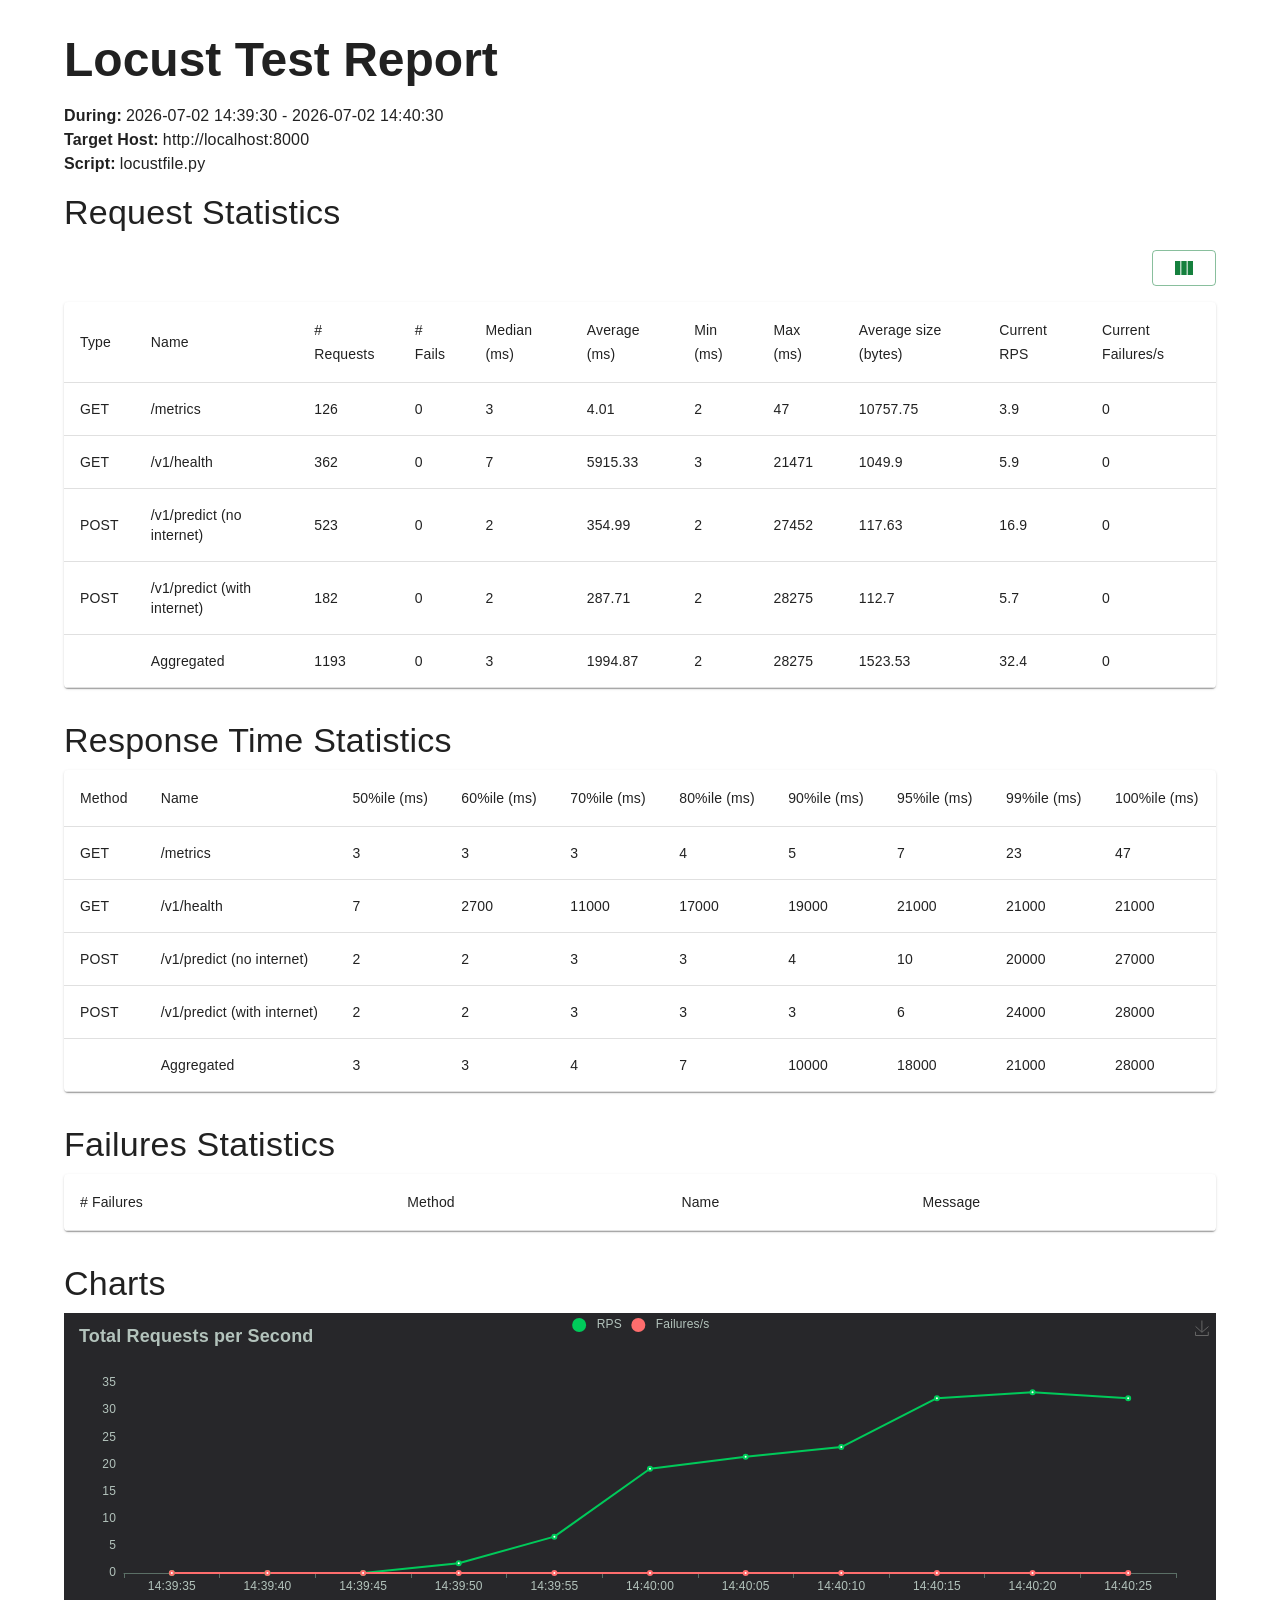
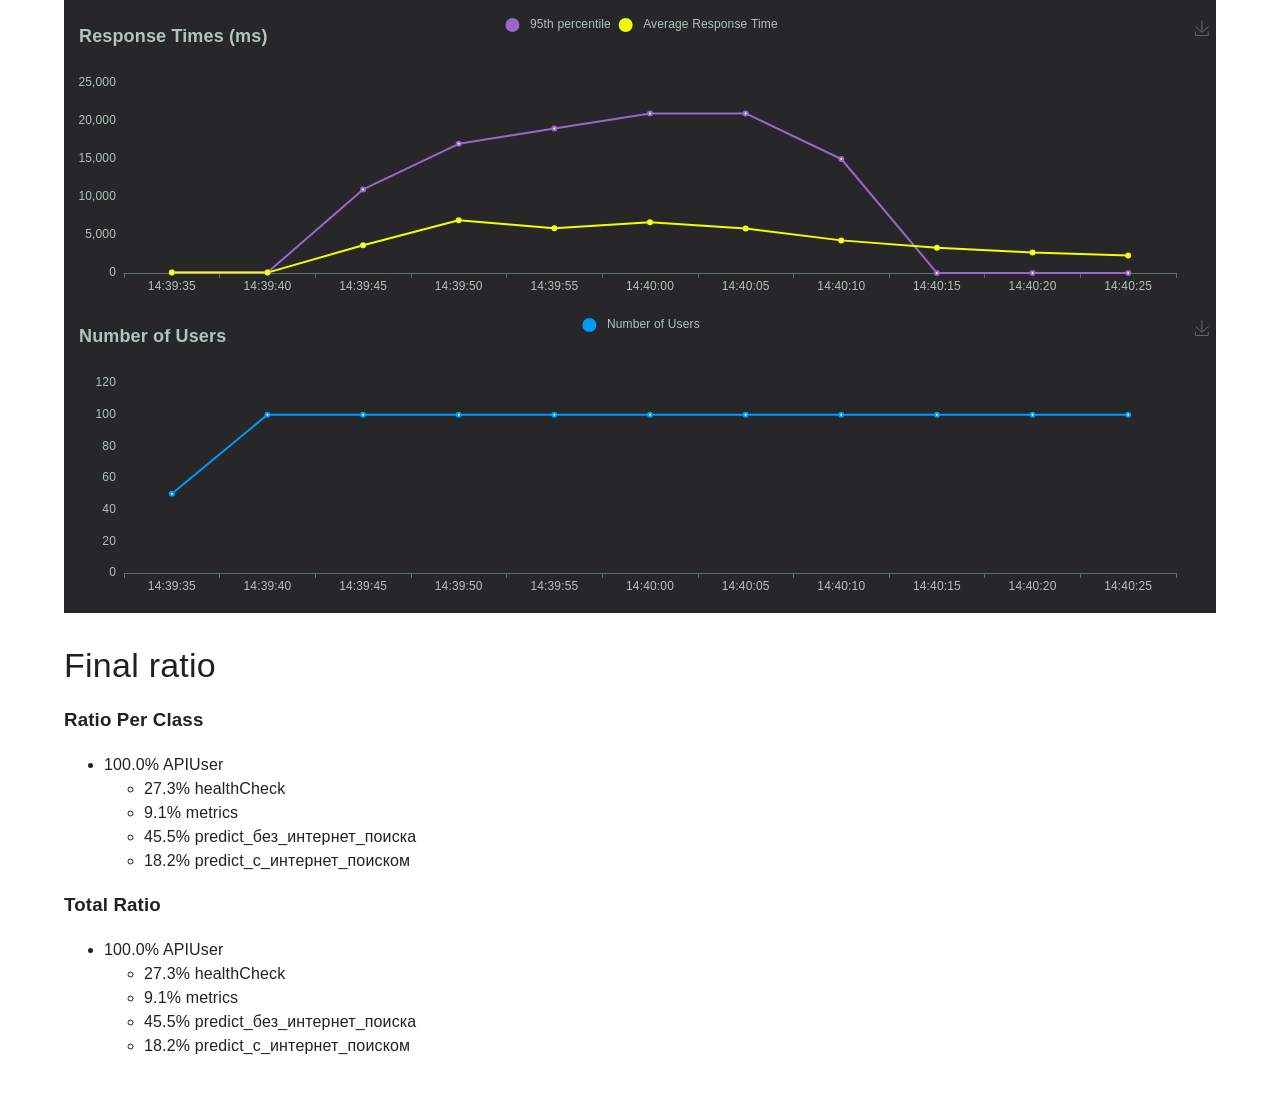
